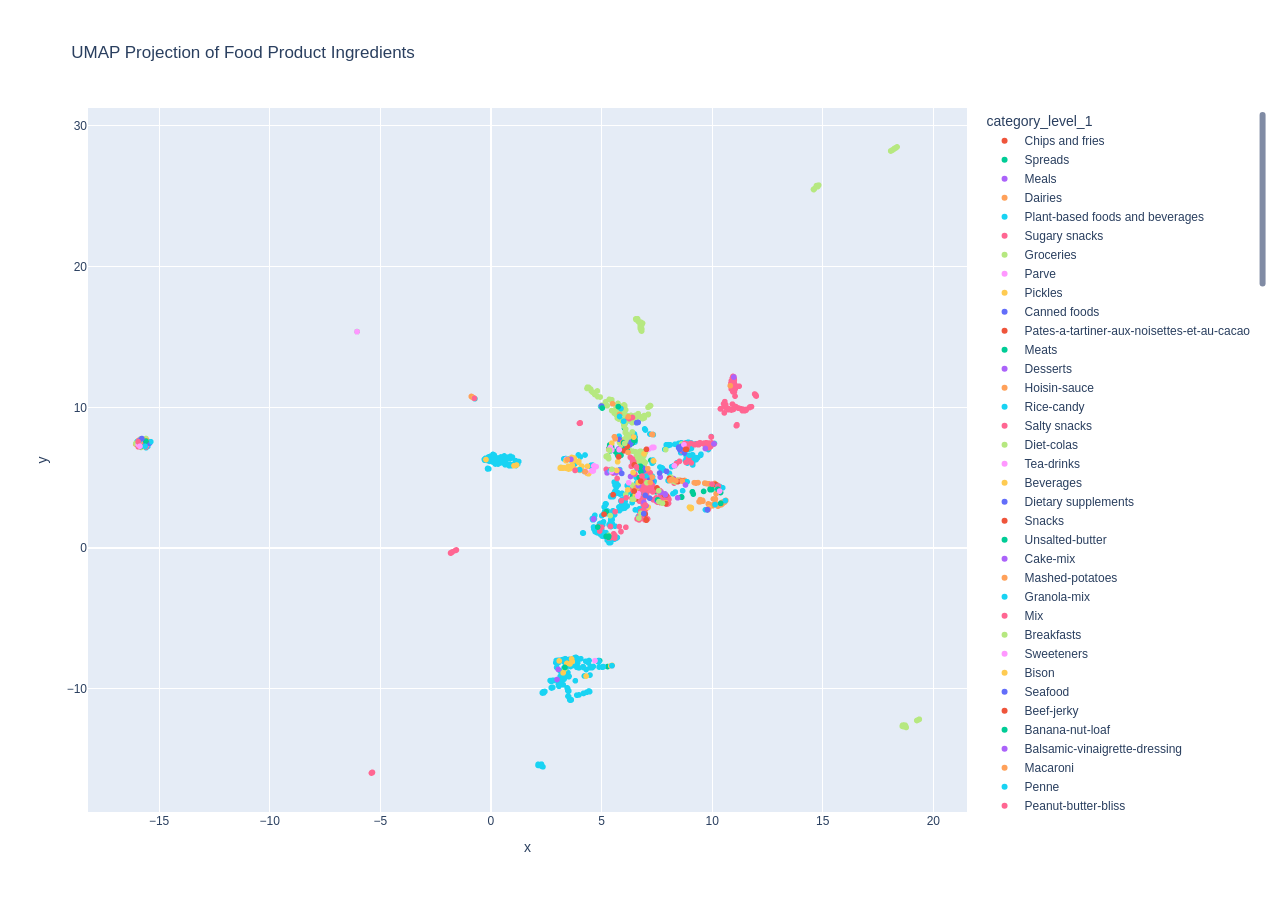
==== 2D_UMAP_top10_categories.html @ d2bf1dd1 "commit" ====
<html>
<head><meta charset="utf-8" /></head>
<body>
    <div>                        <script type="text/javascript">window.PlotlyConfig = {MathJaxConfig: 'local'};</script>
        <script type="text/javascript">/**
* plotly.js v2.35.2
* Copyright 2012-2024, Plotly, Inc.
* All rights reserved.
* Licensed under the MIT license
*/
/*! For license information please see plotly.min.js.LICENSE.txt */
!function(t,e){"object"==typeof exports&&"object"==typeof module?module.exports=e():"function"==typeof define&&define.amd?define([],e):"object"==typeof exports?exports.Plotly=e():t.Plotly=e()}(self,(function(){return function(){var t={6713:function(t,e,r){"use strict";var n=r(34809),i={"X,X div":'direction:ltr;font-family:"Open Sans",verdana,arial,sans-serif;margin:0;padding:0;',"X input,X button":'font-family:"Open Sans",verdana,arial,sans-serif;',"X input:focus,X button:focus":"outline:none;","X a":"text-decoration:none;","X a:hover":"text-decoration:none;","X .crisp":"shape-rendering:crispEdges;","X .user-select-none":"-webkit-user-select:none;-moz-user-select:none;-ms-user-select:none;-o-user-select:none;user-select:none;","X svg":"overflow:hidden;","X svg a":"fill:#447adb;","X svg a:hover":"fill:#3c6dc5;","X .main-svg":"position:absolute;top:0;left:0;pointer-events:none;","X .main-svg .draglayer":"pointer-events:all;","X .cursor-default":"cursor:default;","X .cursor-pointer":"cursor:pointer;","X .cursor-crosshair":"cursor:crosshair;","X .cursor-move":"cursor:move;","X .cursor-col-resize":"cursor:col-resize;","X .cursor-row-resize":"cursor:row-resize;","X .cursor-ns-resize":"cursor:ns-resize;","X .cursor-ew-resize":"cursor:ew-resize;","X .cursor-sw-resize":"cursor:sw-resize;","X .cursor-s-resize":"cursor:s-resize;","X .cursor-se-resize":"cursor:se-resize;","X .cursor-w-resize":"cursor:w-resize;","X .cursor-e-resize":"cursor:e-resize;","X .cursor-nw-resize":"cursor:nw-resize;","X .cursor-n-resize":"cursor:n-resize;","X .cursor-ne-resize":"cursor:ne-resize;","X .cursor-grab":"cursor:-webkit-grab;cursor:grab;","X .modebar":"position:absolute;top:2px;right:2px;","X .ease-bg":"-webkit-transition:background-color .3s ease 0s;-moz-transition:background-color .3s ease 0s;-ms-transition:background-color .3s ease 0s;-o-transition:background-color .3s ease 0s;transition:background-color .3s ease 0s;","X .modebar--hover>:not(.watermark)":"opacity:0;-webkit-transition:opacity .3s ease 0s;-moz-transition:opacity .3s ease 0s;-ms-transition:opacity .3s ease 0s;-o-transition:opacity .3s ease 0s;transition:opacity .3s ease 0s;","X:hover .modebar--hover .modebar-group":"opacity:1;","X .modebar-group":"float:left;display:inline-block;box-sizing:border-box;padding-left:8px;position:relative;vertical-align:middle;white-space:nowrap;","X .modebar-btn":"position:relative;font-size:16px;padding:3px 4px;height:22px;cursor:pointer;line-height:normal;box-sizing:border-box;","X .modebar-btn svg":"position:relative;top:2px;","X .modebar.vertical":"display:flex;flex-direction:column;flex-wrap:wrap;align-content:flex-end;max-height:100%;","X .modebar.vertical svg":"top:-1px;","X .modebar.vertical .modebar-group":"display:block;float:none;padding-left:0px;padding-bottom:8px;","X .modebar.vertical .modebar-group .modebar-btn":"display:block;text-align:center;","X [data-title]:before,X [data-title]:after":"position:absolute;-webkit-transform:translate3d(0, 0, 0);-moz-transform:translate3d(0, 0, 0);-ms-transform:translate3d(0, 0, 0);-o-transform:translate3d(0, 0, 0);transform:translate3d(0, 0, 0);display:none;opacity:0;z-index:1001;pointer-events:none;top:110%;right:50%;","X [data-title]:hover:before,X [data-title]:hover:after":"display:block;opacity:1;","X [data-title]:before":'content:"";position:absolute;background:rgba(0,0,0,0);border:6px solid rgba(0,0,0,0);z-index:1002;margin-top:-12px;border-bottom-color:#69738a;margin-right:-6px;',"X [data-title]:after":"content:attr(data-title);background:#69738a;color:#fff;padding:8px 10px;font-size:12px;line-height:12px;white-space:nowrap;margin-right:-18px;border-radius:2px;","X .vertical [data-title]:before,X .vertical [data-title]:after":"top:0%;right:200%;","X .vertical [data-title]:before":"border:6px solid rgba(0,0,0,0);border-left-color:#69738a;margin-top:8px;margin-right:-30px;",Y:'font-family:"Open Sans",verdana,arial,sans-serif;position:fixed;top:50px;right:20px;z-index:10000;font-size:10pt;max-width:180px;',"Y p":"margin:0;","Y .notifier-note":"min-width:180px;max-width:250px;border:1px solid #fff;z-index:3000;margin:0;background-color:#8c97af;background-color:rgba(140,151,175,.9);color:#fff;padding:10px;overflow-wrap:break-word;word-wrap:break-word;-ms-hyphens:auto;-webkit-hyphens:auto;hyphens:auto;","Y .notifier-close":"color:#fff;opacity:.8;float:right;padding:0 5px;background:none;border:none;font-size:20px;font-weight:bold;line-height:20px;","Y .notifier-close:hover":"color:#444;text-decoration:none;cursor:pointer;"};for(var a in i){var o=a.replace(/^,/," ,").replace(/X/g,".js-plotly-plot .plotly").replace(/Y/g,".plotly-notifier");n.addStyleRule(o,i[a])}},14187:function(t,e,r){"use strict";t.exports=r(47908)},20273:function(t,e,r){"use strict";t.exports=r(58218)},6457:function(t,e,r){"use strict";t.exports=r(89362)},15849:function(t,e,r){"use strict";t.exports=r(53794)},38847:function(t,e,r){"use strict";t.exports=r(29698)},7659:function(t,e,r){"use strict";t.exports=r(51252)},60089:function(t,e,r){"use strict";t.exports=r(48050)},22084:function(t,e,r){"use strict";t.exports=r(58075)},35892:function(t,e,r){"use strict";t.exports=r(9419)},81204:function(t,e,r){"use strict";t.exports=r(28128)},55857:function(t,e,r){"use strict";t.exports=r(47050)},12862:function(t,e,r){"use strict";t.exports=r(91405)},97629:function(t,e,r){"use strict";t.exports=r(34406)},67549:function(t,e,r){"use strict";t.exports=r(17430)},2660:function(t,e,r){"use strict";t.exports=r(91995)},86071:function(t,e,r){"use strict";t.exports=r(81264)},66200:function(t,e,r){"use strict";t.exports=r(42849)},53446:function(t,e,r){"use strict";t.exports=r(52213)},86899:function(t,e,r){"use strict";t.exports=r(91132)},13430:function(t,e,r){"use strict";t.exports=r(50453)},21548:function(t,e,r){"use strict";t.exports=r(29251)},53939:function(t,e,r){"use strict";t.exports=r(72892)},1902:function(t,e,r){"use strict";t.exports=r(74461)},29096:function(t,e,r){"use strict";t.exports=r(66143)},23820:function(t,e,r){"use strict";t.exports=r(81955)},82017:function(t,e,r){"use strict";t.exports=r(36858)},113:function(t,e,r){"use strict";t.exports=r(92106)},20260:function(t,e,r){"use strict";var n=r(67549);n.register([r(20273),r(15849),r(21548),r(1902),r(29096),r(23820),r(12862),r(1639),r(10067),r(53446),r(31014),r(113),r(78170),r(8202),r(92382),r(82017),r(86899),r(54357),r(66903),r(90594),r(71680),r(7412),r(55857),r(784),r(74221),r(22084),r(44001),r(97281),r(12345),r(53939),r(29117),r(5410),r(5057),r(81204),r(86071),r(14226),r(35892),r(2660),r(96599),r(28573),r(76832),r(60089),r(51469),r(97629),r(27700),r(7659),r(11780),r(27195),r(6457),r(84639),r(14187),r(66200),r(13430),r(90590),r(38847)]),t.exports=n},28573:function(t,e,r){"use strict";t.exports=r(25638)},90594:function(t,e,r){"use strict";t.exports=r(75297)},7412:function(t,e,r){"use strict";t.exports=r(58859)},27700:function(t,e,r){"use strict";t.exports=r(12683)},5410:function(t,e,r){"use strict";t.exports=r(6305)},29117:function(t,e,r){"use strict";t.exports=r(83910)},78170:function(t,e,r){"use strict";t.exports=r(49913)},12345:function(t,e,r){"use strict";t.exports=r(15186)},96599:function(t,e,r){"use strict";t.exports=r(71760)},54357:function(t,e,r){"use strict";t.exports=r(17822)},51469:function(t,e,r){"use strict";t.exports=r(56534)},74221:function(t,e,r){"use strict";t.exports=r(18070)},44001:function(t,e,r){"use strict";t.exports=r(52378)},14226:function(t,e,r){"use strict";t.exports=r(30929)},5057:function(t,e,r){"use strict";t.exports=r(83866)},11780:function(t,e,r){"use strict";t.exports=r(66939)},27195:function(t,e,r){"use strict";t.exports=r(23748)},84639:function(t,e,r){"use strict";t.exports=r(73304)},1639:function(t,e,r){"use strict";t.exports=r(12864)},90590:function(t,e,r){"use strict";t.exports=r(99855)},97281:function(t,e,r){"use strict";t.exports=r(91450)},784:function(t,e,r){"use strict";t.exports=r(51943)},8202:function(t,e,r){"use strict";t.exports=r(80809)},66903:function(t,e,r){"use strict";t.exports=r(95984)},76832:function(t,e,r){"use strict";t.exports=r(51671)},92382:function(t,e,r){"use strict";t.exports=r(47181)},10067:function(t,e,r){"use strict";t.exports=r(37276)},71680:function(t,e,r){"use strict";t.exports=r(75703)},31014:function(t,e,r){"use strict";t.exports=r(38261)},11645:function(t){"use strict";t.exports=[{path:"",backoff:0},{path:"M-2.4,-3V3L0.6,0Z",backoff:.6},{path:"M-3.7,-2.5V2.5L1.3,0Z",backoff:1.3},{path:"M-4.45,-3L-1.65,-0.2V0.2L-4.45,3L1.55,0Z",backoff:1.55},{path:"M-2.2,-2.2L-0.2,-0.2V0.2L-2.2,2.2L-1.4,3L1.6,0L-1.4,-3Z",backoff:1.6},{path:"M-4.4,-2.1L-0.6,-0.2V0.2L-4.4,2.1L-4,3L2,0L-4,-3Z",backoff:2},{path:"M2,0A2,2 0 1,1 0,-2A2,2 0 0,1 2,0Z",backoff:0,noRotate:!0},{path:"M2,2V-2H-2V2Z",backoff:0,noRotate:!0}]},50222:function(t,e,r){"use strict";var n=r(11645),i=r(80337),a=r(54826),o=r(78032).templatedArray;r(35081),t.exports=o("annotation",{visible:{valType:"boolean",dflt:!0,editType:"calc+arraydraw"},text:{valType:"string",editType:"calc+arraydraw"},textangle:{valType:"angle",dflt:0,editType:"calc+arraydraw"},font:i({editType:"calc+arraydraw",colorEditType:"arraydraw"}),width:{valType:"number",min:1,dflt:null,editType:"calc+arraydraw"},height:{valType:"number",min:1,dflt:null,editType:"calc+arraydraw"},opacity:{valType:"number",min:0,max:1,dflt:1,editType:"arraydraw"},align:{valType:"enumerated",values:["left","center","right"],dflt:"center",editType:"arraydraw"},valign:{valType:"enumerated",values:["top","middle","bottom"],dflt:"middle",editType:"arraydraw"},bgcolor:{valType:"color",dflt:"rgba(0,0,0,0)",editType:"arraydraw"},bordercolor:{valType:"color",dflt:"rgba(0,0,0,0)",editType:"arraydraw"},borderpad:{valType:"number",min:0,dflt:1,editType:"calc+arraydraw"},borderwidth:{valType:"number",min:0,dflt:1,editType:"calc+arraydraw"},showarrow:{valType:"boolean",dflt:!0,editType:"calc+arraydraw"},arrowcolor:{valType:"color",editType:"arraydraw"},arrowhead:{valType:"integer",min:0,max:n.length,dflt:1,editType:"arraydraw"},startarrowhead:{valType:"integer",min:0,max:n.length,dflt:1,editType:"arraydraw"},arrowside:{valType:"flaglist",flags:["end","start"],extras:["none"],dflt:"end",editType:"arraydraw"},arrowsize:{valType:"number",min:.3,dflt:1,editType:"calc+arraydraw"},startarrowsize:{valType:"number",min:.3,dflt:1,editType:"calc+arraydraw"},arrowwidth:{valType:"number",min:.1,editType:"calc+arraydraw"},standoff:{valType:"number",min:0,dflt:0,editType:"calc+arraydraw"},startstandoff:{valType:"number",min:0,dflt:0,editType:"calc+arraydraw"},ax:{valType:"any",editType:"calc+arraydraw"},ay:{valType:"any",editType:"calc+arraydraw"},axref:{valType:"enumerated",dflt:"pixel",values:["pixel",a.idRegex.x.toString()],editType:"calc"},ayref:{valType:"enumerated",dflt:"pixel",values:["pixel",a.idRegex.y.toString()],editType:"calc"},xref:{valType:"enumerated",values:["paper",a.idRegex.x.toString()],editType:"calc"},x:{valType:"any",editType:"calc+arraydraw"},xanchor:{valType:"enumerated",values:["auto","left","center","right"],dflt:"auto",editType:"calc+arraydraw"},xshift:{valType:"number",dflt:0,editType:"calc+arraydraw"},yref:{valType:"enumerated",values:["paper",a.idRegex.y.toString()],editType:"calc"},y:{valType:"any",editType:"calc+arraydraw"},yanchor:{valType:"enumerated",values:["auto","top","middle","bottom"],dflt:"auto",editType:"calc+arraydraw"},yshift:{valType:"number",dflt:0,editType:"calc+arraydraw"},clicktoshow:{valType:"enumerated",values:[!1,"onoff","onout"],dflt:!1,editType:"arraydraw"},xclick:{valType:"any",editType:"arraydraw"},yclick:{valType:"any",editType:"arraydraw"},hovertext:{valType:"string",editType:"arraydraw"},hoverlabel:{bgcolor:{valType:"color",editType:"arraydraw"},bordercolor:{valType:"color",editType:"arraydraw"},font:i({editType:"arraydraw"}),editType:"arraydraw"},captureevents:{valType:"boolean",editType:"arraydraw"},editType:"calc",_deprecated:{ref:{valType:"string",editType:"calc"}}})},60317:function(t,e,r){"use strict";var n=r(34809),i=r(29714),a=r(3377).draw;function o(t){var e=t._fullLayout;n.filterVisible(e.annotations).forEach((function(e){var r=i.getFromId(t,e.xref),n=i.getFromId(t,e.yref),a=i.getRefType(e.xref),o=i.getRefType(e.yref);e._extremes={},"range"===a&&s(e,r),"range"===o&&s(e,n)}))}function s(t,e){var r,n=e._id,a=n.charAt(0),o=t[a],s=t["a"+a],l=t[a+"ref"],c=t["a"+a+"ref"],u=t["_"+a+"padplus"],h=t["_"+a+"padminus"],f={x:1,y:-1}[a]*t[a+"shift"],p=3*t.arrowsize*t.arrowwidth||0,d=p+f,m=p-f,g=3*t.startarrowsize*t.arrowwidth||0,y=g+f,v=g-f;if(c===l){var x=i.findExtremes(e,[e.r2c(o)],{ppadplus:d,ppadminus:m}),_=i.findExtremes(e,[e.r2c(s)],{ppadplus:Math.max(u,y),ppadminus:Math.max(h,v)});r={min:[x.min[0],_.min[0]],max:[x.max[0],_.max[0]]}}else y=s?y+s:y,v=s?v-s:v,r=i.findExtremes(e,[e.r2c(o)],{ppadplus:Math.max(u,d,y),ppadminus:Math.max(h,m,v)});t._extremes[n]=r}t.exports=function(t){var e=t._fullLayout;if(n.filterVisible(e.annotations).length&&t._fullData.length)return n.syncOrAsync([a,o],t)}},6035:function(t,e,r){"use strict";var n=r(34809),i=r(33626),a=r(78032).arrayEditor;function o(t,e){var r,n,i,a,o,l,c,u=t._fullLayout.annotations,h=[],f=[],p=[],d=(e||[]).length;for(r=0;r<u.length;r++)if(a=(i=u[r]).clicktoshow){for(n=0;n<d;n++)if(l=(o=e[n]).xaxis,c=o.yaxis,l._id===i.xref&&c._id===i.yref&&l.d2r(o.x)===s(i._xclick,l)&&c.d2r(o.y)===s(i._yclick,c)){(i.visible?"onout"===a?f:p:h).push(r);break}n===d&&i.visible&&"onout"===a&&f.push(r)}return{on:h,off:f,explicitOff:p}}function s(t,e){return"log"===e.type?e.l2r(t):e.d2r(t)}t.exports={hasClickToShow:function(t,e){var r=o(t,e);return r.on.length>0||r.explicitOff.length>0},onClick:function(t,e){var r,s,l=o(t,e),c=l.on,u=l.off.concat(l.explicitOff),h={},f=t._fullLayout.annotations;if(c.length||u.length){for(r=0;r<c.length;r++)(s=a(t.layout,"annotations",f[c[r]])).modifyItem("visible",!0),n.extendFlat(h,s.getUpdateObj());for(r=0;r<u.length;r++)(s=a(t.layout,"annotations",f[u[r]])).modifyItem("visible",!1),n.extendFlat(h,s.getUpdateObj());return i.call("update",t,{},h)}}}},53271:function(t,e,r){"use strict";var n=r(34809),i=r(78766);t.exports=function(t,e,r,a){a("opacity");var o=a("bgcolor"),s=a("bordercolor"),l=i.opacity(s);a("borderpad");var c=a("borderwidth"),u=a("showarrow");if(a("text",u?" ":r._dfltTitle.annotation),a("textangle"),n.coerceFont(a,"font",r.font),a("width"),a("align"),a("height")&&a("valign"),u){var h,f,p=a("arrowside");-1!==p.indexOf("end")&&(h=a("arrowhead"),f=a("arrowsize")),-1!==p.indexOf("start")&&(a("startarrowhead",h),a("startarrowsize",f)),a("arrowcolor",l?e.bordercolor:i.defaultLine),a("arrowwidth",2*(l&&c||1)),a("standoff"),a("startstandoff")}var d=a("hovertext"),m=r.hoverlabel||{};if(d){var g=a("hoverlabel.bgcolor",m.bgcolor||(i.opacity(o)?i.rgb(o):i.defaultLine)),y=a("hoverlabel.bordercolor",m.bordercolor||i.contrast(g)),v=n.extendFlat({},m.font);v.color||(v.color=y),n.coerceFont(a,"hoverlabel.font",v)}a("captureevents",!!d)}},59741:function(t,e,r){"use strict";var n=r(10721),i=r(8083);t.exports=function(t,e,r,a){e=e||{};var o="log"===r&&"linear"===e.type,s="linear"===r&&"log"===e.type;if(o||s)for(var l,c,u=t._fullLayout.annotations,h=e._id.charAt(0),f=0;f<u.length;f++)l=u[f],c="annotations["+f+"].",l[h+"ref"]===e._id&&p(h),l["a"+h+"ref"]===e._id&&p("a"+h);function p(t){var r=l[t],s=null;s=o?i(r,e.range):Math.pow(10,r),n(s)||(s=null),a(c+t,s)}}},63737:function(t,e,r){"use strict";var n=r(34809),i=r(29714),a=r(59008),o=r(53271),s=r(50222);function l(t,e,r){function a(r,i){return n.coerce(t,e,s,r,i)}var l=a("visible"),c=a("clicktoshow");if(l||c){o(t,e,r,a);for(var u=e.showarrow,h=["x","y"],f=[-10,-30],p={_fullLayout:r},d=0;d<2;d++){var m=h[d],g=i.coerceRef(t,e,p,m,"","paper");if("paper"!==g&&i.getFromId(p,g)._annIndices.push(e._index),i.coercePosition(e,p,a,g,m,.5),u){var y="a"+m,v=i.coerceRef(t,e,p,y,"pixel",["pixel","paper"]);"pixel"!==v&&v!==g&&(v=e[y]="pixel");var x="pixel"===v?f[d]:.4;i.coercePosition(e,p,a,v,y,x)}a(m+"anchor"),a(m+"shift")}if(n.noneOrAll(t,e,["x","y"]),u&&n.noneOrAll(t,e,["ax","ay"]),c){var _=a("xclick"),b=a("yclick");e._xclick=void 0===_?e.x:i.cleanPosition(_,p,e.xref),e._yclick=void 0===b?e.y:i.cleanPosition(b,p,e.yref)}}}t.exports=function(t,e){a(t,e,{name:"annotations",handleItemDefaults:l})}},3377:function(t,e,r){"use strict";var n=r(45568),i=r(33626),a=r(44122),o=r(34809),s=o.strTranslate,l=r(29714),c=r(78766),u=r(62203),h=r(32141),f=r(30635),p=r(27983),d=r(14751),m=r(78032).arrayEditor,g=r(23768);function y(t,e){var r=t._fullLayout.annotations[e]||{},n=l.getFromId(t,r.xref),i=l.getFromId(t,r.yref);n&&n.setScale(),i&&i.setScale(),x(t,r,e,!1,n,i)}function v(t,e,r,n,i){var a=i[r],o=i[r+"ref"],s=-1!==r.indexOf("y"),c="domain"===l.getRefType(o),u=s?n.h:n.w;return t?c?a+(s?-e:e)/t._length:t.p2r(t.r2p(a)+e):a+(s?-e:e)/u}function x(t,e,r,a,y,x){var _,b,w=t._fullLayout,T=t._fullLayout._size,k=t._context.edits;a?(_="annotation-"+a,b=a+".annotations"):(_="annotation",b="annotations");var A=m(t.layout,b,e),M=A.modifyBase,S=A.modifyItem,E=A.getUpdateObj;w._infolayer.selectAll("."+_+'[data-index="'+r+'"]').remove();var C="clip"+w._uid+"_ann"+r;if(e._input&&!1!==e.visible){var L={x:{},y:{}},I=+e.textangle||0,P=w._infolayer.append("g").classed(_,!0).attr("data-index",String(r)).style("opacity",e.opacity),z=P.append("g").classed("annotation-text-g",!0),O=k[e.showarrow?"annotationTail":"annotationPosition"],D=e.captureevents||k.annotationText||O,R=z.append("g").style("pointer-events",D?"all":null).call(p,"pointer").on("click",(function(){t._dragging=!1,t.emit("plotly_clickannotation",Z(n.event))}));e.hovertext&&R.on("mouseover",(function(){var r=e.hoverlabel,n=r.font,i=this.getBoundingClientRect(),a=t.getBoundingClientRect();h.loneHover({x0:i.left-a.left,x1:i.right-a.left,y:(i.top+i.bottom)/2-a.top,text:e.hovertext,color:r.bgcolor,borderColor:r.bordercolor,fontFamily:n.family,fontSize:n.size,fontColor:n.color,fontWeight:n.weight,fontStyle:n.style,fontVariant:n.variant,fontShadow:n.fontShadow,fontLineposition:n.fontLineposition,fontTextcase:n.fontTextcase},{container:w._hoverlayer.node(),outerContainer:w._paper.node(),gd:t})})).on("mouseout",(function(){h.loneUnhover(w._hoverlayer.node())}));var F=e.borderwidth,B=e.borderpad,N=F+B,j=R.append("rect").attr("class","bg").style("stroke-width",F+"px").call(c.stroke,e.bordercolor).call(c.fill,e.bgcolor),U=e.width||e.height,V=w._topclips.selectAll("#"+C).data(U?[0]:[]);V.enter().append("clipPath").classed("annclip",!0).attr("id",C).append("rect"),V.exit().remove();var q=e.font,H=w._meta?o.templateString(e.text,w._meta):e.text,G=R.append("text").classed("annotation-text",!0).text(H);k.annotationText?G.call(f.makeEditable,{delegate:R,gd:t}).call(W).on("edit",(function(r){e.text=r,this.call(W),S("text",r),y&&y.autorange&&M(y._name+".autorange",!0),x&&x.autorange&&M(x._name+".autorange",!0),i.call("_guiRelayout",t,E())})):G.call(W)}else n.selectAll("#"+C).remove();function Z(t){var n={index:r,annotation:e._input,fullAnnotation:e,event:t};return a&&(n.subplotId=a),n}function W(r){return r.call(u.font,q).attr({"text-anchor":{left:"start",right:"end"}[e.align]||"middle"}),f.convertToTspans(r,t,Y),r}function Y(){var r=G.selectAll("a");1===r.size()&&r.text()===G.text()&&R.insert("a",":first-child").attr({"xlink:xlink:href":r.attr("xlink:href"),"xlink:xlink:show":r.attr("xlink:show")}).style({cursor:"pointer"}).node().appendChild(j.node());var n=R.select(".annotation-text-math-group"),h=!n.empty(),m=u.bBox((h?n:G).node()),_=m.width,b=m.height,A=e.width||_,D=e.height||b,B=Math.round(A+2*N),q=Math.round(D+2*N);function H(t,e){return"auto"===e&&(e=t<1/3?"left":t>2/3?"right":"center"),{center:0,middle:0,left:.5,bottom:-.5,right:-.5,top:.5}[e]}for(var W=!1,Y=["x","y"],X=0;X<Y.length;X++){var $,J,K,Q,tt,et=Y[X],rt=e[et+"ref"]||et,nt=e["a"+et+"ref"],it={x:y,y:x}[et],at=(I+("x"===et?0:-90))*Math.PI/180,ot=B*Math.cos(at),st=q*Math.sin(at),lt=Math.abs(ot)+Math.abs(st),ct=e[et+"anchor"],ut=e[et+"shift"]*("x"===et?1:-1),ht=L[et],ft=l.getRefType(rt);if(it&&"domain"!==ft){var pt=it.r2fraction(e[et]);(pt<0||pt>1)&&(nt===rt?((pt=it.r2fraction(e["a"+et]))<0||pt>1)&&(W=!0):W=!0),$=it._offset+it.r2p(e[et]),Q=.5}else{var dt="domain"===ft;"x"===et?(K=e[et],$=dt?it._offset+it._length*K:$=T.l+T.w*K):(K=1-e[et],$=dt?it._offset+it._length*K:$=T.t+T.h*K),Q=e.showarrow?.5:K}if(e.showarrow){ht.head=$;var mt=e["a"+et];if(tt=ot*H(.5,e.xanchor)-st*H(.5,e.yanchor),nt===rt){var gt=l.getRefType(nt);"domain"===gt?("y"===et&&(mt=1-mt),ht.tail=it._offset+it._length*mt):"paper"===gt?"y"===et?(mt=1-mt,ht.tail=T.t+T.h*mt):ht.tail=T.l+T.w*mt:ht.tail=it._offset+it.r2p(mt),J=tt}else ht.tail=$+mt,J=tt+mt;ht.text=ht.tail+tt;var yt=w["x"===et?"width":"height"];if("paper"===rt&&(ht.head=o.constrain(ht.head,1,yt-1)),"pixel"===nt){var vt=-Math.max(ht.tail-3,ht.text),xt=Math.min(ht.tail+3,ht.text)-yt;vt>0?(ht.tail+=vt,ht.text+=vt):xt>0&&(ht.tail-=xt,ht.text-=xt)}ht.tail+=ut,ht.head+=ut}else J=tt=lt*H(Q,ct),ht.text=$+tt;ht.text+=ut,tt+=ut,J+=ut,e["_"+et+"padplus"]=lt/2+J,e["_"+et+"padminus"]=lt/2-J,e["_"+et+"size"]=lt,e["_"+et+"shift"]=tt}if(W)R.remove();else{var _t=0,bt=0;if("left"!==e.align&&(_t=(A-_)*("center"===e.align?.5:1)),"top"!==e.valign&&(bt=(D-b)*("middle"===e.valign?.5:1)),h)n.select("svg").attr({x:N+_t-1,y:N+bt}).call(u.setClipUrl,U?C:null,t);else{var wt=N+bt-m.top,Tt=N+_t-m.left;G.call(f.positionText,Tt,wt).call(u.setClipUrl,U?C:null,t)}V.select("rect").call(u.setRect,N,N,A,D),j.call(u.setRect,F/2,F/2,B-F,q-F),R.call(u.setTranslate,Math.round(L.x.text-B/2),Math.round(L.y.text-q/2)),z.attr({transform:"rotate("+I+","+L.x.text+","+L.y.text+")"});var kt,At=function(r,n){P.selectAll(".annotation-arrow-g").remove();var l=L.x.head,h=L.y.head,f=L.x.tail+r,p=L.y.tail+n,m=L.x.text+r,_=L.y.text+n,b=o.rotationXYMatrix(I,m,_),w=o.apply2DTransform(b),A=o.apply2DTransform2(b),C=+j.attr("width"),O=+j.attr("height"),D=m-.5*C,F=D+C,B=_-.5*O,N=B+O,U=[[D,B,D,N],[D,N,F,N],[F,N,F,B],[F,B,D,B]].map(A);if(!U.reduce((function(t,e){return t^!!o.segmentsIntersect(l,h,l+1e6,h+1e6,e[0],e[1],e[2],e[3])}),!1)){U.forEach((function(t){var e=o.segmentsIntersect(f,p,l,h,t[0],t[1],t[2],t[3]);e&&(f=e.x,p=e.y)}));var V=e.arrowwidth,q=e.arrowcolor,H=e.arrowside,G=P.append("g").style({opacity:c.opacity(q)}).classed("annotation-arrow-g",!0),Z=G.append("path").attr("d","M"+f+","+p+"L"+l+","+h).style("stroke-width",V+"px").call(c.stroke,c.rgb(q));if(g(Z,H,e),k.annotationPosition&&Z.node().parentNode&&!a){var W=l,Y=h;if(e.standoff){var X=Math.sqrt(Math.pow(l-f,2)+Math.pow(h-p,2));W+=e.standoff*(f-l)/X,Y+=e.standoff*(p-h)/X}var $,J,K=G.append("path").classed("annotation-arrow",!0).classed("anndrag",!0).classed("cursor-move",!0).attr({d:"M3,3H-3V-3H3ZM0,0L"+(f-W)+","+(p-Y),transform:s(W,Y)}).style("stroke-width",V+6+"px").call(c.stroke,"rgba(0,0,0,0)").call(c.fill,"rgba(0,0,0,0)");d.init({element:K.node(),gd:t,prepFn:function(){var t=u.getTranslate(R);$=t.x,J=t.y,y&&y.autorange&&M(y._name+".autorange",!0),x&&x.autorange&&M(x._name+".autorange",!0)},moveFn:function(t,r){var n=w($,J),i=n[0]+t,a=n[1]+r;R.call(u.setTranslate,i,a),S("x",v(y,t,"x",T,e)),S("y",v(x,r,"y",T,e)),e.axref===e.xref&&S("ax",v(y,t,"ax",T,e)),e.ayref===e.yref&&S("ay",v(x,r,"ay",T,e)),G.attr("transform",s(t,r)),z.attr({transform:"rotate("+I+","+i+","+a+")"})},doneFn:function(){i.call("_guiRelayout",t,E());var e=document.querySelector(".js-notes-box-panel");e&&e.redraw(e.selectedObj)}})}}};e.showarrow&&At(0,0),O&&d.init({element:R.node(),gd:t,prepFn:function(){kt=z.attr("transform")},moveFn:function(t,r){var n="pointer";if(e.showarrow)e.axref===e.xref?S("ax",v(y,t,"ax",T,e)):S("ax",e.ax+t),e.ayref===e.yref?S("ay",v(x,r,"ay",T.w,e)):S("ay",e.ay+r),At(t,r);else{if(a)return;var i,o;if(y)i=v(y,t,"x",T,e);else{var l=e._xsize/T.w,c=e.x+(e._xshift-e.xshift)/T.w-l/2;i=d.align(c+t/T.w,l,0,1,e.xanchor)}if(x)o=v(x,r,"y",T,e);else{var u=e._ysize/T.h,h=e.y-(e._yshift+e.yshift)/T.h-u/2;o=d.align(h-r/T.h,u,0,1,e.yanchor)}S("x",i),S("y",o),y&&x||(n=d.getCursor(y?.5:i,x?.5:o,e.xanchor,e.yanchor))}z.attr({transform:s(t,r)+kt}),p(R,n)},clickFn:function(r,n){e.captureevents&&t.emit("plotly_clickannotation",Z(n))},doneFn:function(){p(R),i.call("_guiRelayout",t,E());var e=document.querySelector(".js-notes-box-panel");e&&e.redraw(e.selectedObj)}})}}}t.exports={draw:function(t){var e=t._fullLayout;e._infolayer.selectAll(".annotation").remove();for(var r=0;r<e.annotations.length;r++)e.annotations[r].visible&&y(t,r);return a.previousPromises(t)},drawOne:y,drawRaw:x}},23768:function(t,e,r){"use strict";var n=r(45568),i=r(78766),a=r(11645),o=r(34809),s=o.strScale,l=o.strRotate,c=o.strTranslate;t.exports=function(t,e,r){var o,u,h,f,p=t.node(),d=a[r.arrowhead||0],m=a[r.startarrowhead||0],g=(r.arrowwidth||1)*(r.arrowsize||1),y=(r.arrowwidth||1)*(r.startarrowsize||1),v=e.indexOf("start")>=0,x=e.indexOf("end")>=0,_=d.backoff*g+r.standoff,b=m.backoff*y+r.startstandoff;if("line"===p.nodeName){o={x:+t.attr("x1"),y:+t.attr("y1")},u={x:+t.attr("x2"),y:+t.attr("y2")};var w=o.x-u.x,T=o.y-u.y;if(f=(h=Math.atan2(T,w))+Math.PI,_&&b&&_+b>Math.sqrt(w*w+T*T))return void O();if(_){if(_*_>w*w+T*T)return void O();var k=_*Math.cos(h),A=_*Math.sin(h);u.x+=k,u.y+=A,t.attr({x2:u.x,y2:u.y})}if(b){if(b*b>w*w+T*T)return void O();var M=b*Math.cos(h),S=b*Math.sin(h);o.x-=M,o.y-=S,t.attr({x1:o.x,y1:o.y})}}else if("path"===p.nodeName){var E=p.getTotalLength(),C="";if(E<_+b)return void O();var L=p.getPointAtLength(0),I=p.getPointAtLength(.1);h=Math.atan2(L.y-I.y,L.x-I.x),o=p.getPointAtLength(Math.min(b,E)),C="0px,"+b+"px,";var P=p.getPointAtLength(E),z=p.getPointAtLength(E-.1);f=Math.atan2(P.y-z.y,P.x-z.x),u=p.getPointAtLength(Math.max(0,E-_)),C+=E-(C?b+_:_)+"px,"+E+"px",t.style("stroke-dasharray",C)}function O(){t.style("stroke-dasharray","0px,100px")}function D(e,a,o,u){e.path&&(e.noRotate&&(o=0),n.select(p.parentNode).append("path").attr({class:t.attr("class"),d:e.path,transform:c(a.x,a.y)+l(180*o/Math.PI)+s(u)}).style({fill:i.rgb(r.arrowcolor),"stroke-width":0}))}v&&D(m,o,h,y),x&&D(d,u,f,g)}},3599:function(t,e,r){"use strict";var n=r(3377),i=r(6035);t.exports={moduleType:"component",name:"annotations",layoutAttributes:r(50222),supplyLayoutDefaults:r(63737),includeBasePlot:r(20706)("annotations"),calcAutorange:r(60317),draw:n.draw,drawOne:n.drawOne,drawRaw:n.drawRaw,hasClickToShow:i.hasClickToShow,onClick:i.onClick,convertCoords:r(59741)}},38239:function(t,e,r){"use strict";var n=r(50222),i=r(13582).overrideAll,a=r(78032).templatedArray;t.exports=i(a("annotation",{visible:n.visible,x:{valType:"any"},y:{valType:"any"},z:{valType:"any"},ax:{valType:"number"},ay:{valType:"number"},xanchor:n.xanchor,xshift:n.xshift,yanchor:n.yanchor,yshift:n.yshift,text:n.text,textangle:n.textangle,font:n.font,width:n.width,height:n.height,opacity:n.opacity,align:n.align,valign:n.valign,bgcolor:n.bgcolor,bordercolor:n.bordercolor,borderpad:n.borderpad,borderwidth:n.borderwidth,showarrow:n.showarrow,arrowcolor:n.arrowcolor,arrowhead:n.arrowhead,startarrowhead:n.startarrowhead,arrowside:n.arrowside,arrowsize:n.arrowsize,startarrowsize:n.startarrowsize,arrowwidth:n.arrowwidth,standoff:n.standoff,startstandoff:n.startstandoff,hovertext:n.hovertext,hoverlabel:n.hoverlabel,captureevents:n.captureevents}),"calc","from-root")},47979:function(t,e,r){"use strict";var n=r(34809),i=r(29714);function a(t,e){var r=e.fullSceneLayout.domain,a=e.fullLayout._size,o={pdata:null,type:"linear",autorange:!1,range:[-1/0,1/0]};t._xa={},n.extendFlat(t._xa,o),i.setConvert(t._xa),t._xa._offset=a.l+r.x[0]*a.w,t._xa.l2p=function(){return.5*(1+t._pdata[0]/t._pdata[3])*a.w*(r.x[1]-r.x[0])},t._ya={},n.extendFlat(t._ya,o),i.setConvert(t._ya),t._ya._offset=a.t+(1-r.y[1])*a.h,t._ya.l2p=function(){return.5*(1-t._pdata[1]/t._pdata[3])*a.h*(r.y[1]-r.y[0])}}t.exports=function(t){for(var e=t.fullSceneLayout.annotations,r=0;r<e.length;r++)a(e[r],t);t.fullLayout._infolayer.selectAll(".annotation-"+t.id).remove()}},34232:function(t,e,r){"use strict";var n=r(34809),i=r(29714),a=r(59008),o=r(53271),s=r(38239);function l(t,e,r,a){function l(r,i){return n.coerce(t,e,s,r,i)}function c(t){var n=t+"axis",a={_fullLayout:{}};return a._fullLayout[n]=r[n],i.coercePosition(e,a,l,t,t,.5)}l("visible")&&(o(t,e,a.fullLayout,l),c("x"),c("y"),c("z"),n.noneOrAll(t,e,["x","y","z"]),e.xref="x",e.yref="y",e.zref="z",l("xanchor"),l("yanchor"),l("xshift"),l("yshift"),e.showarrow&&(e.axref="pixel",e.ayref="pixel",l("ax",-10),l("ay",-30),n.noneOrAll(t,e,["ax","ay"])))}t.exports=function(t,e,r){a(t,e,{name:"annotations",handleItemDefaults:l,fullLayout:r.fullLayout})}},9756:function(t,e,r){"use strict";var n=r(3377).drawRaw,i=r(25802),a=["x","y","z"];t.exports=function(t){for(var e=t.fullSceneLayout,r=t.dataScale,o=e.annotations,s=0;s<o.length;s++){for(var l=o[s],c=!1,u=0;u<3;u++){var h=a[u],f=l[h],p=e[h+"axis"].r2fraction(f);if(p<0||p>1){c=!0;break}}c?t.fullLayout._infolayer.select(".annotation-"+t.id+'[data-index="'+s+'"]').remove():(l._pdata=i(t.glplot.cameraParams,[e.xaxis.r2l(l.x)*r[0],e.yaxis.r2l(l.y)*r[1],e.zaxis.r2l(l.z)*r[2]]),n(t.graphDiv,l,s,t.id,l._xa,l._ya))}}},83348:function(t,e,r){"use strict";var n=r(33626),i=r(34809);t.exports={moduleType:"component",name:"annotations3d",schema:{subplots:{scene:{annotations:r(38239)}}},layoutAttributes:r(38239),handleDefaults:r(34232),includeBasePlot:function(t,e){var r=n.subplotsRegistry.gl3d;if(r)for(var a=r.attrRegex,o=Object.keys(t),s=0;s<o.length;s++){var l=o[s];a.test(l)&&(t[l].annotations||[]).length&&(i.pushUnique(e._basePlotModules,r),i.pushUnique(e._subplots.gl3d,l))}},convert:r(47979),draw:r(9756)}},37177:function(t,e,r){"use strict";t.exports=r(24453),r(23428),r(1401),r(72210),r(28569),r(81133),r(78295),r(25512),r(42645),r(62324),r(91662),r(66445),r(50506),r(84756),r(41858),r(57985)},29698:function(t,e,r){"use strict";var n=r(37177),i=r(34809),a=r(63821),o=a.EPOCHJD,s=a.ONEDAY,l={valType:"enumerated",values:i.sortObjectKeys(n.calendars),editType:"calc",dflt:"gregorian"},c=function(t,e,r,n){var a={};return a[r]=l,i.coerce(t,e,a,r,n)},u="##",h={d:{0:"dd","-":"d"},e:{0:"d","-":"d"},a:{0:"D","-":"D"},A:{0:"DD","-":"DD"},j:{0:"oo","-":"o"},W:{0:"ww","-":"w"},m:{0:"mm","-":"m"},b:{0:"M","-":"M"},B:{0:"MM","-":"MM"},y:{0:"yy","-":"yy"},Y:{0:"yyyy","-":"yyyy"},U:u,w:u,c:{0:"D M d %X yyyy","-":"D M d %X yyyy"},x:{0:"mm/dd/yyyy","-":"mm/dd/yyyy"}},f={};function p(t){var e=f[t];return e||(f[t]=n.instance(t))}function d(t){return i.extendFlat({},l,{description:t})}function m(t){return"Sets the calendar system to use with `"+t+"` date data."}var g={xcalendar:d(m("x"))},y=i.extendFlat({},g,{ycalendar:d(m("y"))}),v=i.extendFlat({},y,{zcalendar:d(m("z"))}),x=d(["Sets the calendar system to use for `range` and `tick0`","if this is a date axis. This does not set the calendar for","interpreting data on this axis, that's specified in the trace","or via the global `layout.calendar`"].join(" "));t.exports={moduleType:"component",name:"calendars",schema:{traces:{scatter:y,bar:y,box:y,heatmap:y,contour:y,histogram:y,histogram2d:y,histogram2dcontour:y,scatter3d:v,surface:v,mesh3d:v,scattergl:y,ohlc:g,candlestick:g},layout:{calendar:d(["Sets the default calendar system to use for interpreting and","displaying dates throughout the plot."].join(" "))},subplots:{xaxis:{calendar:x},yaxis:{calendar:x},scene:{xaxis:{calendar:x},yaxis:{calendar:x},zaxis:{calendar:x}},polar:{radialaxis:{calendar:x}}},transforms:{filter:{valuecalendar:d(["WARNING: All transforms are deprecated and may be removed from the API in next major version.","Sets the calendar system to use for `value`, if it is a date."].join(" ")),targetcalendar:d(["WARNING: All transforms are deprecated and may be removed from the API in next major version.","Sets the calendar system to use for `target`, if it is an","array of dates. If `target` is a string (eg *x*) we use the","corresponding trace attribute (eg `xcalendar`) if it exists,","even if `targetcalendar` is provided."].join(" "))}}},layoutAttributes:l,handleDefaults:c,handleTraceDefaults:function(t,e,r,n){for(var i=0;i<r.length;i++)c(t,e,r[i]+"calendar",n.calendar)},CANONICAL_SUNDAY:{chinese:"2000-01-02",coptic:"2000-01-03",discworld:"2000-01-03",ethiopian:"2000-01-05",hebrew:"5000-01-01",islamic:"1000-01-02",julian:"2000-01-03",mayan:"5000-01-01",nanakshahi:"1000-01-05",nepali:"2000-01-05",persian:"1000-01-01",jalali:"1000-01-01",taiwan:"1000-01-04",thai:"2000-01-04",ummalqura:"1400-01-06"},CANONICAL_TICK:{chinese:"2000-01-01",coptic:"2000-01-01",discworld:"2000-01-01",ethiopian:"2000-01-01",hebrew:"5000-01-01",islamic:"1000-01-01",julian:"2000-01-01",mayan:"5000-01-01",nanakshahi:"1000-01-01",nepali:"2000-01-01",persian:"1000-01-01",jalali:"1000-01-01",taiwan:"1000-01-01",thai:"2000-01-01",ummalqura:"1400-01-01"},DFLTRANGE:{chinese:["2000-01-01","2001-01-01"],coptic:["1700-01-01","1701-01-01"],discworld:["1800-01-01","1801-01-01"],ethiopian:["2000-01-01","2001-01-01"],hebrew:["5700-01-01","5701-01-01"],islamic:["1400-01-01","1401-01-01"],julian:["2000-01-01","2001-01-01"],mayan:["5200-01-01","5201-01-01"],nanakshahi:["0500-01-01","0501-01-01"],nepali:["2000-01-01","2001-01-01"],persian:["1400-01-01","1401-01-01"],jalali:["1400-01-01","1401-01-01"],taiwan:["0100-01-01","0101-01-01"],thai:["2500-01-01","2501-01-01"],ummalqura:["1400-01-01","1401-01-01"]},getCal:p,worldCalFmt:function(t,e,r){for(var n,i,a,l,c,f=Math.floor((e+.05)/s)+o,d=p(r).fromJD(f),m=0;-1!==(m=t.indexOf("%",m));)"0"===(n=t.charAt(m+1))||"-"===n||"_"===n?(a=3,i=t.charAt(m+2),"_"===n&&(n="-")):(i=n,n="0",a=2),(l=h[i])?(c=l===u?u:d.formatDate(l[n]),t=t.substr(0,m)+c+t.substr(m+a),m+=c.length):m+=a;return t}}},10229:function(t,e){"use strict";e.defaults=["#1f77b4","#ff7f0e","#2ca02c","#d62728","#9467bd","#8c564b","#e377c2","#7f7f7f","#bcbd22","#17becf"],e.defaultLine="#444",e.lightLine="#eee",e.background="#fff",e.borderLine="#BEC8D9",e.lightFraction=1e3/11},78766:function(t,e,r){"use strict";var n=r(65657),i=r(10721),a=r(87800).isTypedArray,o=t.exports={},s=r(10229);o.defaults=s.defaults;var l=o.defaultLine=s.defaultLine;o.lightLine=s.lightLine;var c=o.background=s.background;function u(t){if(i(t)||"string"!=typeof t)return t;var e=t.trim();if("rgb"!==e.substr(0,3))return t;var r=e.match(/^rgba?\s*\(([^()]*)\)$/);if(!r)return t;var n=r[1].trim().split(/\s*[\s,]\s*/),a="a"===e.charAt(3)&&4===n.length;if(!a&&3!==n.length)return t;for(var o=0;o<n.length;o++){if(!n[o].length)return t;if(n[o]=Number(n[o]),!(n[o]>=0))return t;if(3===o)n[o]>1&&(n[o]=1);else if(n[o]>=1)return t}var s=Math.round(255*n[0])+", "+Math.round(255*n[1])+", "+Math.round(255*n[2]);return a?"rgba("+s+", "+n[3]+")":"rgb("+s+")"}o.tinyRGB=function(t){var e=t.toRgb();return"rgb("+Math.round(e.r)+", "+Math.round(e.g)+", "+Math.round(e.b)+")"},o.rgb=function(t){return o.tinyRGB(n(t))},o.opacity=function(t){return t?n(t).getAlpha():0},o.addOpacity=function(t,e){var r=n(t).toRgb();return"rgba("+Math.round(r.r)+", "+Math.round(r.g)+", "+Math.round(r.b)+", "+e+")"},o.combine=function(t,e){var r=n(t).toRgb();if(1===r.a)return n(t).toRgbString();var i=n(e||c).toRgb(),a=1===i.a?i:{r:255*(1-i.a)+i.r*i.a,g:255*(1-i.a)+i.g*i.a,b:255*(1-i.a)+i.b*i.a},o={r:a.r*(1-r.a)+r.r*r.a,g:a.g*(1-r.a)+r.g*r.a,b:a.b*(1-r.a)+r.b*r.a};return n(o).toRgbString()},o.interpolate=function(t,e,r){var i=n(t).toRgb(),a=n(e).toRgb(),o={r:r*i.r+(1-r)*a.r,g:r*i.g+(1-r)*a.g,b:r*i.b+(1-r)*a.b};return n(o).toRgbString()},o.contrast=function(t,e,r){var i=n(t);return 1!==i.getAlpha()&&(i=n(o.combine(t,c))),(i.isDark()?e?i.lighten(e):c:r?i.darken(r):l).toString()},o.stroke=function(t,e){var r=n(e);t.style({stroke:o.tinyRGB(r),"stroke-opacity":r.getAlpha()})},o.fill=function(t,e){var r=n(e);t.style({fill:o.tinyRGB(r),"fill-opacity":r.getAlpha()})},o.clean=function(t){if(t&&"object"==typeof t){var e,r,n,i,s=Object.keys(t);for(e=0;e<s.length;e++)if(i=t[n=s[e]],"color"===n.substr(n.length-5))if(Array.isArray(i))for(r=0;r<i.length;r++)i[r]=u(i[r]);else t[n]=u(i);else if("colorscale"===n.substr(n.length-10)&&Array.isArray(i))for(r=0;r<i.length;r++)Array.isArray(i[r])&&(i[r][1]=u(i[r][1]));else if(Array.isArray(i)){var l=i[0];if(!Array.isArray(l)&&l&&"object"==typeof l)for(r=0;r<i.length;r++)o.clean(i[r])}else i&&"object"==typeof i&&!a(i)&&o.clean(i)}}},25158:function(t,e,r){"use strict";var n=r(25829),i=r(80337),a=r(93049).extendFlat,o=r(13582).overrideAll;t.exports=o({orientation:{valType:"enumerated",values:["h","v"],dflt:"v"},thicknessmode:{valType:"enumerated",values:["fraction","pixels"],dflt:"pixels"},thickness:{valType:"number",min:0,dflt:30},lenmode:{valType:"enumerated",values:["fraction","pixels"],dflt:"fraction"},len:{valType:"number",min:0,dflt:1},x:{valType:"number"},xref:{valType:"enumerated",dflt:"paper",values:["container","paper"],editType:"layoutstyle"},xanchor:{valType:"enumerated",values:["left","center","right"]},xpad:{valType:"number",min:0,dflt:10},y:{valType:"number"},yref:{valType:"enumerated",dflt:"paper",values:["container","paper"],editType:"layoutstyle"},yanchor:{valType:"enumerated",values:["top","middle","bottom"]},ypad:{valType:"number",min:0,dflt:10},outlinecolor:n.linecolor,outlinewidth:n.linewidth,bordercolor:n.linecolor,borderwidth:{valType:"number",min:0,dflt:0},bgcolor:{valType:"color",dflt:"rgba(0,0,0,0)"},tickmode:n.minor.tickmode,nticks:n.nticks,tick0:n.tick0,dtick:n.dtick,tickvals:n.tickvals,ticktext:n.ticktext,ticks:a({},n.ticks,{dflt:""}),ticklabeloverflow:a({},n.ticklabeloverflow,{}),ticklabelposition:{valType:"enumerated",values:["outside","inside","outside top","inside top","outside left","inside left","outside right","inside right","outside bottom","inside bottom"],dflt:"outside"},ticklen:n.ticklen,tickwidth:n.tickwidth,tickcolor:n.tickcolor,ticklabelstep:n.ticklabelstep,showticklabels:n.showticklabels,labelalias:n.labelalias,tickfont:i({}),tickangle:n.tickangle,tickformat:n.tickformat,tickformatstops:n.tickformatstops,tickprefix:n.tickprefix,showtickprefix:n.showtickprefix,ticksuffix:n.ticksuffix,showticksuffix:n.showticksuffix,separatethousands:n.separatethousands,exponentformat:n.exponentformat,minexponent:n.minexponent,showexponent:n.showexponent,title:{text:{valType:"string"},font:i({}),side:{valType:"enumerated",values:["right","top","bottom"]}},_deprecated:{title:{valType:"string"},titlefont:i({}),titleside:{valType:"enumerated",values:["right","top","bottom"],dflt:"top"}}},"colorbars","from-root")},34554:function(t){"use strict";t.exports={cn:{colorbar:"colorbar",cbbg:"cbbg",cbfill:"cbfill",cbfills:"cbfills",cbline:"cbline",cblines:"cblines",cbaxis:"cbaxis",cbtitleunshift:"cbtitleunshift",cbtitle:"cbtitle",cboutline:"cboutline",crisp:"crisp",jsPlaceholder:"js-placeholder"}}},42097:function(t,e,r){"use strict";var n=r(34809),i=r(78032),a=r(22777),o=r(87433),s=r(12036),l=r(54616),c=r(25158);t.exports=function(t,e,r){var u=i.newContainer(e,"colorbar"),h=t.colorbar||{};function f(t,e){return n.coerce(h,u,c,t,e)}var p=r.margin||{t:0,b:0,l:0,r:0},d=r.width-p.l-p.r,m=r.height-p.t-p.b,g="v"===f("orientation"),y=f("thicknessmode");f("thickness","fraction"===y?30/(g?d:m):30);var v=f("lenmode");f("len","fraction"===v?1:g?m:d);var x,_,b,w="paper"===f("yref"),T="paper"===f("xref"),k="left";g?(b="middle",k=T?"left":"right",x=T?1.02:1,_=.5):(b=w?"bottom":"top",k="center",x=.5,_=w?1.02:1),n.coerce(h,u,{x:{valType:"number",min:T?-2:0,max:T?3:1,dflt:x}},"x"),n.coerce(h,u,{y:{valType:"number",min:w?-2:0,max:w?3:1,dflt:_}},"y"),f("xanchor",k),f("xpad"),f("yanchor",b),f("ypad"),n.noneOrAll(h,u,["x","y"]),f("outlinecolor"),f("outlinewidth"),f("bordercolor"),f("borderwidth"),f("bgcolor");var A=n.coerce(h,u,{ticklabelposition:{valType:"enumerated",dflt:"outside",values:g?["outside","inside","outside top","inside top","outside bottom","inside bottom"]:["outside","inside","outside left","inside left","outside right","inside right"]}},"ticklabelposition");f("ticklabeloverflow",-1!==A.indexOf("inside")?"hide past domain":"hide past div"),a(h,u,f,"linear");var M=r.font,S={noAutotickangles:!0,noTicklabelshift:!0,noTicklabelstandoff:!0,outerTicks:!1,font:M};-1!==A.indexOf("inside")&&(S.bgColor="black"),l(h,u,f,"linear",S),s(h,u,f,"linear",S),o(h,u,f,"linear",S),f("title.text",r._dfltTitle.colorbar);var E=u.showticklabels?u.tickfont:M,C=n.extendFlat({},M,{family:E.family,size:n.bigFont(E.size)});n.coerceFont(f,"title.font",C),f("title.side",g?"top":"right")}},5881:function(t,e,r){"use strict";var n=r(45568),i=r(65657),a=r(44122),o=r(33626),s=r(29714),l=r(14751),c=r(34809),u=c.strTranslate,h=r(93049).extendFlat,f=r(27983),p=r(62203),d=r(78766),m=r(17240),g=r(30635),y=r(65477).flipScale,v=r(97655),x=r(40957),_=r(25829),b=r(4530),w=b.LINE_SPACING,T=b.FROM_TL,k=b.FROM_BR,A=r(34554).cn;t.exports={draw:function(t){var e=t._fullLayout._infolayer.selectAll("g."+A.colorbar).data(function(t){var e,r,n,i,a=t._fullLayout,o=t.calcdata,s=[];function l(t){return h(t,{_fillcolor:null,_line:{color:null,width:null,dash:null},_levels:{start:null,end:null,size:null},_filllevels:null,_fillgradient:null,_zrange:null})}function c(){"function"==typeof i.calc?i.calc(t,n,e):(e._fillgradient=r.reversescale?y(r.colorscale):r.colorscale,e._zrange=[r[i.min],r[i.max]])}for(var u=0;u<o.length;u++){var f=o[u];if((n=f[0].trace)._module){var p=n._module.colorbar;if(!0===n.visible&&p)for(var d=Array.isArray(p),m=d?p:[p],g=0;g<m.length;g++){var v=(i=m[g]).container;(r=v?n[v]:n)&&r.showscale&&((e=l(r.colorbar))._id="cb"+n.uid+(d&&v?"-"+v:""),e._traceIndex=n.index,e._propPrefix=(v?v+".":"")+"colorbar.",e._meta=n._meta,c(),s.push(e))}}}for(var x in a._colorAxes)if((r=a[x]).showscale){var _=a._colorAxes[x];(e=l(r.colorbar))._id="cb"+x,e._propPrefix=x+".colorbar.",e._meta=a._meta,i={min:"cmin",max:"cmax"},"heatmap"!==_[0]&&(n=_[1],i.calc=n._module.colorbar.calc),c(),s.push(e)}return s}(t),(function(t){return t._id}));e.enter().append("g").attr("class",(function(t){return t._id})).classed(A.colorbar,!0),e.each((function(e){var r=n.select(this);c.ensureSingle(r,"rect",A.cbbg),c.ensureSingle(r,"g",A.cbfills),c.ensureSingle(r,"g",A.cblines),c.ensureSingle(r,"g",A.cbaxis,(function(t){t.classed(A.crisp,!0)})),c.ensureSingle(r,"g",A.cbtitleunshift,(function(t){t.append("g").classed(A.cbtitle,!0)})),c.ensureSingle(r,"rect",A.cboutline);var y=function(t,e,r){var o="v"===e.orientation,l=e.len,f=e.lenmode,y=e.thickness,b=e.thicknessmode,M=e.outlinewidth,S=e.borderwidth,E=e.bgcolor,C=e.xanchor,L=e.yanchor,I=e.xpad,P=e.ypad,z=e.x,O=o?e.y:1-e.y,D="paper"===e.yref,R="paper"===e.xref,F=r._fullLayout,B=F._size,N=e._fillcolor,j=e._line,U=e.title,V=U.side,q=e._zrange||n.extent(("function"==typeof N?N:j.color).domain()),H="function"==typeof j.color?j.color:function(){return j.color},G="function"==typeof N?N:function(){return N},Z=e._levels,W=function(t,e,r){var n,i,a=e._levels,o=[],s=[],l=a.end+a.size/100,c=a.size,u=1.001*r[0]-.001*r[1],h=1.001*r[1]-.001*r[0];for(i=0;i<1e5&&(n=a.start+i*c,!(c>0?n>=l:n<=l));i++)n>u&&n<h&&o.push(n);if(e._fillgradient)s=[0];else if("function"==typeof e._fillcolor){var f=e._filllevels;if(f)for(l=f.end+f.size/100,c=f.size,i=0;i<1e5&&(n=f.start+i*c,!(c>0?n>=l:n<=l));i++)n>r[0]&&n<r[1]&&s.push(n);else(s=o.map((function(t){return t-a.size/2}))).push(s[s.length-1]+a.size)}else e._fillcolor&&"string"==typeof e._fillcolor&&(s=[0]);return a.size<0&&(o.reverse(),s.reverse()),{line:o,fill:s}}(0,e,q),Y=W.fill,X=W.line,$=Math.round(y*("fraction"===b?o?B.w:B.h:1)),J=$/(o?B.w:B.h),K=Math.round(l*("fraction"===f?o?B.h:B.w:1)),Q=K/(o?B.h:B.w),tt=R?B.w:r._fullLayout.width,et=D?B.h:r._fullLayout.height,rt=Math.round(o?z*tt+I:O*et+P),nt={center:.5,right:1}[C]||0,it={top:1,middle:.5}[L]||0,at=o?z-nt*J:O-it*J,ot=o?O-it*Q:z-nt*Q,st=Math.round(o?et*(1-ot):tt*ot);e._lenFrac=Q,e._thickFrac=J,e._uFrac=at,e._vFrac=ot;var lt=e._axis=function(t,e,r){var n=t._fullLayout,i="v"===e.orientation,a={type:"linear",range:r,tickmode:e.tickmode,nticks:e.nticks,tick0:e.tick0,dtick:e.dtick,tickvals:e.tickvals,ticktext:e.ticktext,ticks:e.ticks,ticklen:e.ticklen,tickwidth:e.tickwidth,tickcolor:e.tickcolor,showticklabels:e.showticklabels,labelalias:e.labelalias,ticklabelposition:e.ticklabelposition,ticklabeloverflow:e.ticklabeloverflow,ticklabelstep:e.ticklabelstep,tickfont:e.tickfont,tickangle:e.tickangle,tickformat:e.tickformat,exponentformat:e.exponentformat,minexponent:e.minexponent,separatethousands:e.separatethousands,showexponent:e.showexponent,showtickprefix:e.showtickprefix,tickprefix:e.tickprefix,showticksuffix:e.showticksuffix,ticksuffix:e.ticksuffix,title:e.title,showline:!0,anchor:"free",side:i?"right":"bottom",position:1},o=i?"y":"x",s={type:"linear",_id:o+e._id},l={letter:o,font:n.font,noAutotickangles:"y"===o,noHover:!0,noTickson:!0,noTicklabelmode:!0,noInsideRange:!0,calendar:n.calendar};function u(t,e){return c.coerce(a,s,_,t,e)}return v(a,s,u,l,n),x(a,s,u,l),s}(r,e,q);lt.position=J+(o?z+I/B.w:O+P/B.h);var ct=-1!==["top","bottom"].indexOf(V);if(o&&ct&&(lt.title.side=V,lt.titlex=z+I/B.w,lt.titley=ot+("top"===U.side?Q-P/B.h:P/B.h)),o||ct||(lt.title.side=V,lt.titley=O+P/B.h,lt.titlex=ot+I/B.w),j.color&&"auto"===e.tickmode){lt.tickmode="linear",lt.tick0=Z.start;var ut=Z.size,ht=c.constrain(K/50,4,15)+1,ft=(q[1]-q[0])/((e.nticks||ht)*ut);if(ft>1){var pt=Math.pow(10,Math.floor(Math.log(ft)/Math.LN10));ut*=pt*c.roundUp(ft/pt,[2,5,10]),(Math.abs(Z.start)/Z.size+1e-6)%1<2e-6&&(lt.tick0=0)}lt.dtick=ut}lt.domain=o?[ot+P/B.h,ot+Q-P/B.h]:[ot+I/B.w,ot+Q-I/B.w],lt.setScale(),t.attr("transform",u(Math.round(B.l),Math.round(B.t)));var dt,mt=t.select("."+A.cbtitleunshift).attr("transform",u(-Math.round(B.l),-Math.round(B.t))),gt=lt.ticklabelposition,yt=lt.title.font.size,vt=t.select("."+A.cbaxis),xt=0,_t=0;function bt(n,i){var a={propContainer:lt,propName:e._propPrefix+"title",traceIndex:e._traceIndex,_meta:e._meta,placeholder:F._dfltTitle.colorbar,containerGroup:t.select("."+A.cbtitle)},o="h"===n.charAt(0)?n.substr(1):"h"+n;t.selectAll("."+o+",."+o+"-math-group").remove(),m.draw(r,n,h(a,i||{}))}return c.syncOrAsync([a.previousPromises,function(){var t,e;(o&&ct||!o&&!ct)&&("top"===V&&(t=I+B.l+tt*z,e=P+B.t+et*(1-ot-Q)+3+.75*yt),"bottom"===V&&(t=I+B.l+tt*z,e=P+B.t+et*(1-ot)-3-.25*yt),"right"===V&&(e=P+B.t+et*O+3+.75*yt,t=I+B.l+tt*ot),bt(lt._id+"title",{attributes:{x:t,y:e,"text-anchor":o?"start":"middle"}}))},function(){if(!o&&!ct||o&&ct){var a,l=t.select("."+A.cbtitle),h=l.select("text"),f=[-M/2,M/2],d=l.select(".h"+lt._id+"title-math-group").node(),m=15.6;if(h.node()&&(m=parseInt(h.node().style.fontSize,10)*w),d?(a=p.bBox(d),_t=a.width,(xt=a.height)>m&&(f[1]-=(xt-m)/2)):h.node()&&!h.classed(A.jsPlaceholder)&&(a=p.bBox(h.node()),_t=a.width,xt=a.height),o){if(xt){if(xt+=5,"top"===V)lt.domain[1]-=xt/B.h,f[1]*=-1;else{lt.domain[0]+=xt/B.h;var y=g.lineCount(h);f[1]+=(1-y)*m}l.attr("transform",u(f[0],f[1])),lt.setScale()}}else _t&&("right"===V&&(lt.domain[0]+=(_t+yt/2)/B.w),l.attr("transform",u(f[0],f[1])),lt.setScale())}t.selectAll("."+A.cbfills+",."+A.cblines).attr("transform",o?u(0,Math.round(B.h*(1-lt.domain[1]))):u(Math.round(B.w*lt.domain[0]),0)),vt.attr("transform",o?u(0,Math.round(-B.t)):u(Math.round(-B.l),0));var v=t.select("."+A.cbfills).selectAll("rect."+A.cbfill).attr("style","").data(Y);v.enter().append("rect").classed(A.cbfill,!0).attr("style",""),v.exit().remove();var x=q.map(lt.c2p).map(Math.round).sort((function(t,e){return t-e}));v.each((function(t,a){var s=[0===a?q[0]:(Y[a]+Y[a-1])/2,a===Y.length-1?q[1]:(Y[a]+Y[a+1])/2].map(lt.c2p).map(Math.round);o&&(s[1]=c.constrain(s[1]+(s[1]>s[0])?1:-1,x[0],x[1]));var l=n.select(this).attr(o?"x":"y",rt).attr(o?"y":"x",n.min(s)).attr(o?"width":"height",Math.max($,2)).attr(o?"height":"width",Math.max(n.max(s)-n.min(s),2));if(e._fillgradient)p.gradient(l,r,e._id,o?"vertical":"horizontalreversed",e._fillgradient,"fill");else{var u=G(t).replace("e-","");l.attr("fill",i(u).toHexString())}}));var _=t.select("."+A.cblines).selectAll("path."+A.cbline).data(j.color&&j.width?X:[]);_.enter().append("path").classed(A.cbline,!0),_.exit().remove(),_.each((function(t){var e=rt,r=Math.round(lt.c2p(t))+j.width/2%1;n.select(this).attr("d","M"+(o?e+","+r:r+","+e)+(o?"h":"v")+$).call(p.lineGroupStyle,j.width,H(t),j.dash)})),vt.selectAll("g."+lt._id+"tick,path").remove();var b=rt+$+(M||0)/2-("outside"===e.ticks?1:0),T=s.calcTicks(lt),k=s.getTickSigns(lt)[2];return s.drawTicks(r,lt,{vals:"inside"===lt.ticks?s.clipEnds(lt,T):T,layer:vt,path:s.makeTickPath(lt,b,k),transFn:s.makeTransTickFn(lt)}),s.drawLabels(r,lt,{vals:T,layer:vt,transFn:s.makeTransTickLabelFn(lt),labelFns:s.makeLabelFns(lt,b)})},function(){if(o&&!ct||!o&&ct){var t,i,a=lt.position||0,s=lt._offset+lt._length/2;if("right"===V)i=s,t=B.l+tt*a+10+yt*(lt.showticklabels?1:.5);else if(t=s,"bottom"===V&&(i=B.t+et*a+10+(-1===gt.indexOf("inside")?lt.tickfont.size:0)+("intside"!==lt.ticks&&e.ticklen||0)),"top"===V){var l=U.text.split("<br>").length;i=B.t+et*a+10-$-w*yt*l}bt((o?"h":"v")+lt._id+"title",{avoid:{selection:n.select(r).selectAll("g."+lt._id+"tick"),side:V,offsetTop:o?0:B.t,offsetLeft:o?B.l:0,maxShift:o?F.width:F.height},attributes:{x:t,y:i,"text-anchor":"middle"},transform:{rotate:o?-90:0,offset:0}})}},a.previousPromises,function(){var n,s=$+M/2;-1===gt.indexOf("inside")&&(n=p.bBox(vt.node()),s+=o?n.width:n.height),dt=mt.select("text");var c=0,h=o&&"top"===V,m=!o&&"right"===V,g=0;if(dt.node()&&!dt.classed(A.jsPlaceholder)){var v,x=mt.select(".h"+lt._id+"title-math-group").node();x&&(o&&ct||!o&&!ct)?(c=(n=p.bBox(x)).width,v=n.height):(c=(n=p.bBox(mt.node())).right-B.l-(o?rt:st),v=n.bottom-B.t-(o?st:rt),o||"top"!==V||(s+=n.height,g=n.height)),m&&(dt.attr("transform",u(c/2+yt/2,0)),c*=2),s=Math.max(s,o?c:v)}var _=2*(o?I:P)+s+S+M/2,w=0;!o&&U.text&&"bottom"===L&&O<=0&&(_+=w=_/2,g+=w),F._hColorbarMoveTitle=w,F._hColorbarMoveCBTitle=g;var N=S+M,j=(o?rt:st)-N/2-(o?I:0),q=(o?st:rt)-(o?K:P+g-w);t.select("."+A.cbbg).attr("x",j).attr("y",q).attr(o?"width":"height",Math.max(_-w,2)).attr(o?"height":"width",Math.max(K+N,2)).call(d.fill,E).call(d.stroke,e.bordercolor).style("stroke-width",S);var H=m?Math.max(c-10,0):0;t.selectAll("."+A.cboutline).attr("x",(o?rt:st+I)+H).attr("y",(o?st+P-K:rt)+(h?xt:0)).attr(o?"width":"height",Math.max($,2)).attr(o?"height":"width",Math.max(K-(o?2*P+xt:2*I+H),2)).call(d.stroke,e.outlinecolor).style({fill:"none","stroke-width":M});var G=o?nt*_:0,Z=o?0:(1-it)*_-g;if(G=R?B.l-G:-G,Z=D?B.t-Z:-Z,t.attr("transform",u(G,Z)),!o&&(S||i(E).getAlpha()&&!i.equals(F.paper_bgcolor,E))){var W=vt.selectAll("text"),Y=W[0].length,X=t.select("."+A.cbbg).node(),J=p.bBox(X),Q=p.getTranslate(t);W.each((function(t,e){var r=Y-1;if(0===e||e===r){var n,i=p.bBox(this),a=p.getTranslate(this);if(e===r){var o=i.right+a.x;(n=J.right+Q.x+st-S-2+z-o)>0&&(n=0)}else if(0===e){var s=i.left+a.x;(n=J.left+Q.x+st+S+2-s)<0&&(n=0)}n&&(Y<3?this.setAttribute("transform","translate("+n+",0) "+this.getAttribute("transform")):this.setAttribute("visibility","hidden"))}}))}var tt={},et=T[C],at=k[C],ot=T[L],ut=k[L],ht=_-$;o?("pixels"===f?(tt.y=O,tt.t=K*ot,tt.b=K*ut):(tt.t=tt.b=0,tt.yt=O+l*ot,tt.yb=O-l*ut),"pixels"===b?(tt.x=z,tt.l=_*et,tt.r=_*at):(tt.l=ht*et,tt.r=ht*at,tt.xl=z-y*et,tt.xr=z+y*at)):("pixels"===f?(tt.x=z,tt.l=K*et,tt.r=K*at):(tt.l=tt.r=0,tt.xl=z+l*et,tt.xr=z-l*at),"pixels"===b?(tt.y=1-O,tt.t=_*ot,tt.b=_*ut):(tt.t=ht*ot,tt.b=ht*ut,tt.yt=O-y*ot,tt.yb=O+y*ut));var ft=e.y<.5?"b":"t",pt=e.x<.5?"l":"r";r._fullLayout._reservedMargin[e._id]={};var _t={r:F.width-j-G,l:j+tt.r,b:F.height-q-Z,t:q+tt.b};R&&D?a.autoMargin(r,e._id,tt):R?r._fullLayout._reservedMargin[e._id][ft]=_t[ft]:D||o?r._fullLayout._reservedMargin[e._id][pt]=_t[pt]:r._fullLayout._reservedMargin[e._id][ft]=_t[ft]}],r)}(r,e,t);y&&y.then&&(t._promises||[]).push(y),t._context.edits.colorbarPosition&&function(t,e,r){var n,i,a,s="v"===e.orientation,c=r._fullLayout._size;l.init({element:t.node(),gd:r,prepFn:function(){n=t.attr("transform"),f(t)},moveFn:function(r,o){t.attr("transform",n+u(r,o)),i=l.align((s?e._uFrac:e._vFrac)+r/c.w,s?e._thickFrac:e._lenFrac,0,1,e.xanchor),a=l.align((s?e._vFrac:1-e._uFrac)-o/c.h,s?e._lenFrac:e._thickFrac,0,1,e.yanchor);var h=l.getCursor(i,a,e.xanchor,e.yanchor);f(t,h)},doneFn:function(){if(f(t),void 0!==i&&void 0!==a){var n={};n[e._propPrefix+"x"]=i,n[e._propPrefix+"y"]=a,void 0!==e._traceIndex?o.call("_guiRestyle",r,n,e._traceIndex):o.call("_guiRelayout",r,n)}}})}(r,e,t)})),e.exit().each((function(e){a.autoMargin(t,e._id)})).remove(),e.order()}}},91362:function(t,e,r){"use strict";var n=r(34809);t.exports=function(t){return n.isPlainObject(t.colorbar)}},96919:function(t,e,r){"use strict";t.exports={moduleType:"component",name:"colorbar",attributes:r(25158),supplyDefaults:r(42097),draw:r(5881).draw,hasColorbar:r(91362)}},87163:function(t,e,r){"use strict";var n=r(25158),i=r(90694).counter,a=r(62994),o=r(19017).scales;function s(t){return"`"+t+"`"}a(o),t.exports=function(t,e){t=t||"";var r,a=(e=e||{}).cLetter||"c",l=("onlyIfNumerical"in e?e.onlyIfNumerical:Boolean(t),"noScale"in e?e.noScale:"marker.line"===t),c="showScaleDflt"in e?e.showScaleDflt:"z"===a,u="string"==typeof e.colorscaleDflt?o[e.colorscaleDflt]:null,h=e.editTypeOverride||"",f=t?t+".":"";"colorAttr"in e?(r=e.colorAttr,e.colorAttr):s(f+(r={z:"z",c:"color"}[a]));var p=a+"auto",d=a+"min",m=a+"max",g=a+"mid",y=(s(f+p),s(f+d),s(f+m),{});y[d]=y[m]=void 0;var v={};v[p]=!1;var x={};return"color"===r&&(x.color={valType:"color",arrayOk:!0,editType:h||"style"},e.anim&&(x.color.anim=!0)),x[p]={valType:"boolean",dflt:!0,editType:"calc",impliedEdits:y},x[d]={valType:"number",dflt:null,editType:h||"plot",impliedEdits:v},x[m]={valType:"number",dflt:null,editType:h||"plot",impliedEdits:v},x[g]={valType:"number",dflt:null,editType:"calc",impliedEdits:y},x.colorscale={valType:"colorscale",editType:"calc",dflt:u,impliedEdits:{autocolorscale:!1}},x.autocolorscale={valType:"boolean",dflt:!1!==e.autoColorDflt,editType:"calc",impliedEdits:{colorscale:void 0}},x.reversescale={valType:"boolean",dflt:!1,editType:"plot"},l||(x.showscale={valType:"boolean",dflt:c,editType:"calc"},x.colorbar=n),e.noColorAxis||(x.coloraxis={valType:"subplotid",regex:i("coloraxis"),dflt:null,editType:"calc"}),x}},28379:function(t,e,r){"use strict";var n=r(10721),i=r(34809),a=r(65477).extractOpts;t.exports=function(t,e,r){var o,s=t._fullLayout,l=r.vals,c=r.containerStr,u=c?i.nestedProperty(e,c).get():e,h=a(u),f=!1!==h.auto,p=h.min,d=h.max,m=h.mid,g=function(){return i.aggNums(Math.min,null,l)},y=function(){return i.aggNums(Math.max,null,l)};void 0===p?p=g():f&&(p=u._colorAx&&n(p)?Math.min(p,g()):g()),void 0===d?d=y():f&&(d=u._colorAx&&n(d)?Math.max(d,y()):y()),f&&void 0!==m&&(d-m>m-p?p=m-(d-m):d-m<m-p&&(d=m+(m-p))),p===d&&(p-=.5,d+=.5),h._sync("min",p),h._sync("max",d),h.autocolorscale&&(o=p*d<0?s.colorscale.diverging:p>=0?s.colorscale.sequential:s.colorscale.sequentialminus,h._sync("colorscale",o))}},67623:function(t,e,r){"use strict";var n=r(34809),i=r(65477).hasColorscale,a=r(65477).extractOpts;t.exports=function(t,e){function r(t,e){var r=t["_"+e];void 0!==r&&(t[e]=r)}function o(t,i){var o=i.container?n.nestedProperty(t,i.container).get():t;if(o)if(o.coloraxis)o._colorAx=e[o.coloraxis];else{var s=a(o),l=s.auto;(l||void 0===s.min)&&r(o,i.min),(l||void 0===s.max)&&r(o,i.max),s.autocolorscale&&r(o,"colorscale")}}for(var s=0;s<t.length;s++){var l=t[s],c=l._module.colorbar;if(c)if(Array.isArray(c))for(var u=0;u<c.length;u++)o(l,c[u]);else o(l,c);i(l,"marker.line")&&o(l,{container:"marker.line",min:"cmin",max:"cmax"})}for(var h in e._colorAxes)o(e[h],{min:"cmin",max:"cmax"})}},39356:function(t,e,r){"use strict";var n=r(10721),i=r(34809),a=r(91362),o=r(42097),s=r(19017).isValid,l=r(33626).traceIs;function c(t,e){var r=e.slice(0,e.length-1);return e?i.nestedProperty(t,r).get()||{}:t}t.exports=function t(e,r,u,h,f){var p=f.prefix,d=f.cLetter,m="_module"in r,g=c(e,p),y=c(r,p),v=c(r._template||{},p)||{},x=function(){return delete e.coloraxis,delete r.coloraxis,t(e,r,u,h,f)};if(m){var _=u._colorAxes||{},b=h(p+"coloraxis");if(b){var w=l(r,"contour")&&i.nestedProperty(r,"contours.coloring").get()||"heatmap",T=_[b];return void(T?(T[2].push(x),T[0]!==w&&(T[0]=!1,i.warn(["Ignoring coloraxis:",b,"setting","as it is linked to incompatible colorscales."].join(" ")))):_[b]=[w,r,[x]])}}var k=g[d+"min"],A=g[d+"max"],M=n(k)&&n(A)&&k<A;h(p+d+"auto",!M)?h(p+d+"mid"):(h(p+d+"min"),h(p+d+"max"));var S,E,C=g.colorscale,L=v.colorscale;void 0!==C&&(S=!s(C)),void 0!==L&&(S=!s(L)),h(p+"autocolorscale",S),h(p+"colorscale"),h(p+"reversescale"),"marker.line."!==p&&(p&&m&&(E=a(g)),h(p+"showscale",E)&&(p&&v&&(y._template=v),o(g,y,u)))}},65477:function(t,e,r){"use strict";var n=r(45568),i=r(65657),a=r(10721),o=r(34809),s=r(78766),l=r(19017).isValid,c=["showscale","autocolorscale","colorscale","reversescale","colorbar"],u=["min","max","mid","auto"];function h(t){var e,r,n,i=t._colorAx,a=i||t,o={};for(r=0;r<c.length;r++)o[n=c[r]]=a[n];if(i)for(e="c",r=0;r<u.length;r++)o[n=u[r]]=a["c"+n];else{var s;for(r=0;r<u.length;r++)((s="c"+(n=u[r]))in a||(s="z"+n)in a)&&(o[n]=a[s]);e=s.charAt(0)}return o._sync=function(t,r){var n=-1!==u.indexOf(t)?e+t:t;a[n]=a["_"+n]=r},o}function f(t){for(var e=h(t),r=e.min,n=e.max,i=e.reversescale?p(e.colorscale):e.colorscale,a=i.length,o=new Array(a),s=new Array(a),l=0;l<a;l++){var c=i[l];o[l]=r+c[0]*(n-r),s[l]=c[1]}return{domain:o,range:s}}function p(t){for(var e=t.length,r=new Array(e),n=e-1,i=0;n>=0;n--,i++){var a=t[n];r[i]=[1-a[0],a[1]]}return r}function d(t,e){e=e||{};for(var r=t.domain,o=t.range,l=o.length,c=new Array(l),u=0;u<l;u++){var h=i(o[u]).toRgb();c[u]=[h.r,h.g,h.b,h.a]}var f,p=n.scale.linear().domain(r).range(c).clamp(!0),d=e.noNumericCheck,g=e.returnArray;return(f=d&&g?p:d?function(t){return m(p(t))}:g?function(t){return a(t)?p(t):i(t).isValid()?t:s.defaultLine}:function(t){return a(t)?m(p(t)):i(t).isValid()?t:s.defaultLine}).domain=p.domain,f.range=function(){return o},f}function m(t){var e={r:t[0],g:t[1],b:t[2],a:t[3]};return i(e).toRgbString()}t.exports={hasColorscale:function(t,e,r){var n=e?o.nestedProperty(t,e).get()||{}:t,i=n[r||"color"];i&&i._inputArray&&(i=i._inputArray);var s=!1;if(o.isArrayOrTypedArray(i))for(var c=0;c<i.length;c++)if(a(i[c])){s=!0;break}return o.isPlainObject(n)&&(s||!0===n.showscale||a(n.cmin)&&a(n.cmax)||l(n.colorscale)||o.isPlainObject(n.colorbar))},extractOpts:h,extractScale:f,flipScale:p,makeColorScaleFunc:d,makeColorScaleFuncFromTrace:function(t,e){return d(f(t),e)}}},88856:function(t,e,r){"use strict";var n=r(19017),i=r(65477);t.exports={moduleType:"component",name:"colorscale",attributes:r(87163),layoutAttributes:r(56978),supplyLayoutDefaults:r(64613),handleDefaults:r(39356),crossTraceDefaults:r(67623),calc:r(28379),scales:n.scales,defaultScale:n.defaultScale,getScale:n.get,isValidScale:n.isValid,hasColorscale:i.hasColorscale,extractOpts:i.extractOpts,extractScale:i.extractScale,flipScale:i.flipScale,makeColorScaleFunc:i.makeColorScaleFunc,makeColorScaleFuncFromTrace:i.makeColorScaleFuncFromTrace}},56978:function(t,e,r){"use strict";var n=r(93049).extendFlat,i=r(87163),a=r(19017).scales;t.exports={editType:"calc",colorscale:{editType:"calc",sequential:{valType:"colorscale",dflt:a.Reds,editType:"calc"},sequentialminus:{valType:"colorscale",dflt:a.Blues,editType:"calc"},diverging:{valType:"colorscale",dflt:a.RdBu,editType:"calc"}},coloraxis:n({_isSubplotObj:!0,editType:"calc"},i("",{colorAttr:"corresponding trace color array(s)",noColorAxis:!0,showScaleDflt:!0}))}},64613:function(t,e,r){"use strict";var n=r(34809),i=r(78032),a=r(56978),o=r(39356);t.exports=function(t,e){function r(r,i){return n.coerce(t,e,a,r,i)}r("colorscale.sequential"),r("colorscale.sequentialminus"),r("colorscale.diverging");var s,l,c=e._colorAxes;function u(t,e){return n.coerce(s,l,a.coloraxis,t,e)}for(var h in c){var f=c[h];if(f[0])s=t[h]||{},(l=i.newContainer(e,h,"coloraxis"))._name=h,o(s,l,e,u,{prefix:"",cLetter:"c"});else{for(var p=0;p<f[2].length;p++)f[2][p]();delete e._colorAxes[h]}}}},19017:function(t,e,r){"use strict";var n=r(65657),i={Greys:[[0,"rgb(0,0,0)"],[1,"rgb(255,255,255)"]],YlGnBu:[[0,"rgb(8,29,88)"],[.125,"rgb(37,52,148)"],[.25,"rgb(34,94,168)"],[.375,"rgb(29,145,192)"],[.5,"rgb(65,182,196)"],[.625,"rgb(127,205,187)"],[.75,"rgb(199,233,180)"],[.875,"rgb(237,248,217)"],[1,"rgb(255,255,217)"]],Greens:[[0,"rgb(0,68,27)"],[.125,"rgb(0,109,44)"],[.25,"rgb(35,139,69)"],[.375,"rgb(65,171,93)"],[.5,"rgb(116,196,118)"],[.625,"rgb(161,217,155)"],[.75,"rgb(199,233,192)"],[.875,"rgb(229,245,224)"],[1,"rgb(247,252,245)"]],YlOrRd:[[0,"rgb(128,0,38)"],[.125,"rgb(189,0,38)"],[.25,"rgb(227,26,28)"],[.375,"rgb(252,78,42)"],[.5,"rgb(253,141,60)"],[.625,"rgb(254,178,76)"],[.75,"rgb(254,217,118)"],[.875,"rgb(255,237,160)"],[1,"rgb(255,255,204)"]],Bluered:[[0,"rgb(0,0,255)"],[1,"rgb(255,0,0)"]],RdBu:[[0,"rgb(5,10,172)"],[.35,"rgb(106,137,247)"],[.5,"rgb(190,190,190)"],[.6,"rgb(220,170,132)"],[.7,"rgb(230,145,90)"],[1,"rgb(178,10,28)"]],Reds:[[0,"rgb(220,220,220)"],[.2,"rgb(245,195,157)"],[.4,"rgb(245,160,105)"],[1,"rgb(178,10,28)"]],Blues:[[0,"rgb(5,10,172)"],[.35,"rgb(40,60,190)"],[.5,"rgb(70,100,245)"],[.6,"rgb(90,120,245)"],[.7,"rgb(106,137,247)"],[1,"rgb(220,220,220)"]],Picnic:[[0,"rgb(0,0,255)"],[.1,"rgb(51,153,255)"],[.2,"rgb(102,204,255)"],[.3,"rgb(153,204,255)"],[.4,"rgb(204,204,255)"],[.5,"rgb(255,255,255)"],[.6,"rgb(255,204,255)"],[.7,"rgb(255,153,255)"],[.8,"rgb(255,102,204)"],[.9,"rgb(255,102,102)"],[1,"rgb(255,0,0)"]],Rainbow:[[0,"rgb(150,0,90)"],[.125,"rgb(0,0,200)"],[.25,"rgb(0,25,255)"],[.375,"rgb(0,152,255)"],[.5,"rgb(44,255,150)"],[.625,"rgb(151,255,0)"],[.75,"rgb(255,234,0)"],[.875,"rgb(255,111,0)"],[1,"rgb(255,0,0)"]],Portland:[[0,"rgb(12,51,131)"],[.25,"rgb(10,136,186)"],[.5,"rgb(242,211,56)"],[.75,"rgb(242,143,56)"],[1,"rgb(217,30,30)"]],Jet:[[0,"rgb(0,0,131)"],[.125,"rgb(0,60,170)"],[.375,"rgb(5,255,255)"],[.625,"rgb(255,255,0)"],[.875,"rgb(250,0,0)"],[1,"rgb(128,0,0)"]],Hot:[[0,"rgb(0,0,0)"],[.3,"rgb(230,0,0)"],[.6,"rgb(255,210,0)"],[1,"rgb(255,255,255)"]],Blackbody:[[0,"rgb(0,0,0)"],[.2,"rgb(230,0,0)"],[.4,"rgb(230,210,0)"],[.7,"rgb(255,255,255)"],[1,"rgb(160,200,255)"]],Earth:[[0,"rgb(0,0,130)"],[.1,"rgb(0,180,180)"],[.2,"rgb(40,210,40)"],[.4,"rgb(230,230,50)"],[.6,"rgb(120,70,20)"],[1,"rgb(255,255,255)"]],Electric:[[0,"rgb(0,0,0)"],[.15,"rgb(30,0,100)"],[.4,"rgb(120,0,100)"],[.6,"rgb(160,90,0)"],[.8,"rgb(230,200,0)"],[1,"rgb(255,250,220)"]],Viridis:[[0,"#440154"],[.06274509803921569,"#48186a"],[.12549019607843137,"#472d7b"],[.18823529411764706,"#424086"],[.25098039215686274,"#3b528b"],[.3137254901960784,"#33638d"],[.3764705882352941,"#2c728e"],[.4392156862745098,"#26828e"],[.5019607843137255,"#21918c"],[.5647058823529412,"#1fa088"],[.6274509803921569,"#28ae80"],[.6901960784313725,"#3fbc73"],[.7529411764705882,"#5ec962"],[.8156862745098039,"#84d44b"],[.8784313725490196,"#addc30"],[.9411764705882353,"#d8e219"],[1,"#fde725"]],Cividis:[[0,"rgb(0,32,76)"],[.058824,"rgb(0,42,102)"],[.117647,"rgb(0,52,110)"],[.176471,"rgb(39,63,108)"],[.235294,"rgb(60,74,107)"],[.294118,"rgb(76,85,107)"],[.352941,"rgb(91,95,109)"],[.411765,"rgb(104,106,112)"],[.470588,"rgb(117,117,117)"],[.529412,"rgb(131,129,120)"],[.588235,"rgb(146,140,120)"],[.647059,"rgb(161,152,118)"],[.705882,"rgb(176,165,114)"],[.764706,"rgb(192,177,109)"],[.823529,"rgb(209,191,102)"],[.882353,"rgb(225,204,92)"],[.941176,"rgb(243,219,79)"],[1,"rgb(255,233,69)"]]},a=i.RdBu;function o(t){var e=0;if(!Array.isArray(t)||t.length<2)return!1;if(!t[0]||!t[t.length-1])return!1;if(0!=+t[0][0]||1!=+t[t.length-1][0])return!1;for(var r=0;r<t.length;r++){var i=t[r];if(2!==i.length||+i[0]<e||!n(i[1]).isValid())return!1;e=+i[0]}return!0}t.exports={scales:i,defaultScale:a,get:function(t,e){if(e||(e=a),!t)return e;function r(){try{t=i[t]||JSON.parse(t)}catch(r){t=e}}return"string"==typeof t&&(r(),"string"==typeof t&&r()),o(t)?t:e},isValid:function(t){return void 0!==i[t]||o(t)}}},53770:function(t){"use strict";t.exports=function(t,e,r,n,i){var a=(t-r)/(n-r),o=a+e/(n-r),s=(a+o)/2;return"left"===i||"bottom"===i?a:"center"===i||"middle"===i?s:"right"===i||"top"===i?o:a<2/3-s?a:o>4/3-s?o:s}},4001:function(t,e,r){"use strict";var n=r(34809),i=[["sw-resize","s-resize","se-resize"],["w-resize","move","e-resize"],["nw-resize","n-resize","ne-resize"]];t.exports=function(t,e,r,a){return t="left"===r?0:"center"===r?1:"right"===r?2:n.constrain(Math.floor(3*t),0,2),e="bottom"===a?0:"middle"===a?1:"top"===a?2:n.constrain(Math.floor(3*e),0,2),i[e][t]}},70414:function(t,e){"use strict";e.selectMode=function(t){return"lasso"===t||"select"===t},e.drawMode=function(t){return"drawclosedpath"===t||"drawopenpath"===t||"drawline"===t||"drawrect"===t||"drawcircle"===t},e.openMode=function(t){return"drawline"===t||"drawopenpath"===t},e.rectMode=function(t){return"select"===t||"drawline"===t||"drawrect"===t||"drawcircle"===t},e.freeMode=function(t){return"lasso"===t||"drawclosedpath"===t||"drawopenpath"===t},e.selectingOrDrawing=function(t){return e.freeMode(t)||e.rectMode(t)}},14751:function(t,e,r){"use strict";var n=r(44039),i=r(39784),a=r(74043),o=r(34809).removeElement,s=r(54826),l=t.exports={};l.align=r(53770),l.getCursor=r(4001);var c=r(60148);function u(){var t=document.createElement("div");t.className="dragcover";var e=t.style;return e.position="fixed",e.left=0,e.right=0,e.top=0,e.bottom=0,e.zIndex=999999999,e.background="none",document.body.appendChild(t),t}function h(t){return n(t.changedTouches?t.changedTouches[0]:t,document.body)}l.unhover=c.wrapped,l.unhoverRaw=c.raw,l.init=function(t){var e,r,n,c,f,p,d,m,g=t.gd,y=1,v=g._context.doubleClickDelay,x=t.element;g._mouseDownTime||(g._mouseDownTime=0),x.style.pointerEvents="all",x.onmousedown=b,a?(x._ontouchstart&&x.removeEventListener("touchstart",x._ontouchstart),x._ontouchstart=b,x.addEventListener("touchstart",b,{passive:!1})):x.ontouchstart=b;var _=t.clampFn||function(t,e,r){return Math.abs(t)<r&&(t=0),Math.abs(e)<r&&(e=0),[t,e]};function b(a){g._dragged=!1,g._dragging=!0;var o=h(a);e=o[0],r=o[1],d=a.target,p=a,m=2===a.buttons||a.ctrlKey,void 0===a.clientX&&void 0===a.clientY&&(a.clientX=e,a.clientY=r),(n=(new Date).getTime())-g._mouseDownTime<v?y+=1:(y=1,g._mouseDownTime=n),t.prepFn&&t.prepFn(a,e,r),i&&!m?(f=u()).style.cursor=window.getComputedStyle(x).cursor:i||(f=document,c=window.getComputedStyle(document.documentElement).cursor,document.documentElement.style.cursor=window.getComputedStyle(x).cursor),document.addEventListener("mouseup",T),document.addEventListener("touchend",T),!1!==t.dragmode&&(a.preventDefault(),document.addEventListener("mousemove",w),document.addEventListener("touchmove",w,{passive:!1}))}function w(n){n.preventDefault();var i=h(n),a=t.minDrag||s.MINDRAG,o=_(i[0]-e,i[1]-r,a),c=o[0],u=o[1];(c||u)&&(g._dragged=!0,l.unhover(g,n)),g._dragged&&t.moveFn&&!m&&(g._dragdata={element:x,dx:c,dy:u},t.moveFn(c,u))}function T(e){if(delete g._dragdata,!1!==t.dragmode&&(e.preventDefault(),document.removeEventListener("mousemove",w),document.removeEventListener("touchmove",w)),document.removeEventListener("mouseup",T),document.removeEventListener("touchend",T),i?o(f):c&&(f.documentElement.style.cursor=c,c=null),g._dragging){if(g._dragging=!1,(new Date).getTime()-g._mouseDownTime>v&&(y=Math.max(y-1,1)),g._dragged)t.doneFn&&t.doneFn();else if(t.clickFn&&t.clickFn(y,p),!m){var r;try{r=new MouseEvent("click",e)}catch(t){var n=h(e);(r=document.createEvent("MouseEvents")).initMouseEvent("click",e.bubbles,e.cancelable,e.view,e.detail,e.screenX,e.screenY,n[0],n[1],e.ctrlKey,e.altKey,e.shiftKey,e.metaKey,e.button,e.relatedTarget)}d.dispatchEvent(r)}g._dragging=!1,g._dragged=!1}else g._dragged=!1}},l.coverSlip=u},60148:function(t,e,r){"use strict";var n=r(68596),i=r(64025),a=r(95425).getGraphDiv,o=r(85988),s=t.exports={};s.wrapped=function(t,e,r){(t=a(t))._fullLayout&&i.clear(t._fullLayout._uid+o.HOVERID),s.raw(t,e,r)},s.raw=function(t,e){var r=t._fullLayout,i=t._hoverdata;e||(e={}),e.target&&!t._dragged&&!1===n.triggerHandler(t,"plotly_beforehover",e)||(r._hoverlayer.selectAll("g").remove(),r._hoverlayer.selectAll("line").remove(),r._hoverlayer.selectAll("circle").remove(),t._hoverdata=void 0,e.target&&i&&t.emit("plotly_unhover",{event:e,points:i}))}},94850:function(t,e){"use strict";e.T={valType:"string",values:["solid","dot","dash","longdash","dashdot","longdashdot"],dflt:"solid",editType:"style"},e.k={shape:{valType:"enumerated",values:["","/","\\","x","-","|","+","."],dflt:"",arrayOk:!0,editType:"style"},fillmode:{valType:"enumerated",values:["replace","overlay"],dflt:"replace",editType:"style"},bgcolor:{valType:"color",arrayOk:!0,editType:"style"},fgcolor:{valType:"color",arrayOk:!0,editType:"style"},fgopacity:{valType:"number",editType:"style",min:0,max:1},size:{valType:"number",min:0,dflt:8,arrayOk:!0,editType:"style"},solidity:{valType:"number",min:0,max:1,dflt:.3,arrayOk:!0,editType:"style"},editType:"style"}},62203:function(t,e,r){"use strict";var n=r(45568),i=r(34809),a=i.numberFormat,o=r(10721),s=r(65657),l=r(33626),c=r(78766),u=r(88856),h=i.strTranslate,f=r(30635),p=r(62972),d=r(4530).LINE_SPACING,m=r(20438).DESELECTDIM,g=r(64726),y=r(92527),v=r(36040).appendArrayPointValue,x=t.exports={};function _(t){return"none"===t?void 0:t}x.font=function(t,e){var r=e.variant,n=e.style,i=e.weight,a=e.color,o=e.size,s=e.family,l=e.shadow,u=e.lineposition,h=e.textcase;s&&t.style("font-family",s),o+1&&t.style("font-size",o+"px"),a&&t.call(c.fill,a),i&&t.style("font-weight",i),n&&t.style("font-style",n),r&&t.style("font-variant",r),h&&t.style("text-transform",_(function(t){return b[t]}(h))),l&&t.style("text-shadow","auto"===l?f.makeTextShadow(c.contrast(a)):_(l)),u&&t.style("text-decoration-line",_(function(t){return t.replace("under","underline").replace("over","overline").replace("through","line-through").split("+").join(" ")}(u)))};var b={normal:"none",lower:"lowercase",upper:"uppercase","word caps":"capitalize"};function w(t,e,r,n){var i=e.fillpattern,a=e.fillgradient,o=i&&x.getPatternAttr(i.shape,0,"");if(o){var s=x.getPatternAttr(i.bgcolor,0,null),l=x.getPatternAttr(i.fgcolor,0,null),u=i.fgopacity,h=x.getPatternAttr(i.size,0,8),f=x.getPatternAttr(i.solidity,0,.3),p=e.uid;x.pattern(t,"point",r,p,o,h,f,void 0,i.fillmode,s,l,u)}else if(a&&"none"!==a.type){var d,m,g=a.type,y="scatterfill-"+e.uid;n&&(y="legendfill-"+e.uid),n||void 0===a.start&&void 0===a.stop?("horizontal"===g&&(g+="reversed"),t.call(x.gradient,r,y,g,a.colorscale,"fill")):("horizontal"===g?(d={x:a.start,y:0},m={x:a.stop,y:0}):"vertical"===g&&(d={x:0,y:a.start},m={x:0,y:a.stop}),d.x=e._xA.c2p(void 0===d.x?e._extremes.x.min[0].val:d.x,!0),d.y=e._yA.c2p(void 0===d.y?e._extremes.y.min[0].val:d.y,!0),m.x=e._xA.c2p(void 0===m.x?e._extremes.x.max[0].val:m.x,!0),m.y=e._yA.c2p(void 0===m.y?e._extremes.y.max[0].val:m.y,!0),t.call(E,r,y,"linear",a.colorscale,"fill",d,m,!0,!1))}else e.fillcolor&&t.call(c.fill,e.fillcolor)}x.setPosition=function(t,e,r){t.attr("x",e).attr("y",r)},x.setSize=function(t,e,r){t.attr("width",e).attr("height",r)},x.setRect=function(t,e,r,n,i){t.call(x.setPosition,e,r).call(x.setSize,n,i)},x.translatePoint=function(t,e,r,n){var i=r.c2p(t.x),a=n.c2p(t.y);return!!(o(i)&&o(a)&&e.node())&&("text"===e.node().nodeName?e.attr("x",i).attr("y",a):e.attr("transform",h(i,a)),!0)},x.translatePoints=function(t,e,r){t.each((function(t){var i=n.select(this);x.translatePoint(t,i,e,r)}))},x.hideOutsideRangePoint=function(t,e,r,n,i,a){e.attr("display",r.isPtWithinRange(t,i)&&n.isPtWithinRange(t,a)?null:"none")},x.hideOutsideRangePoints=function(t,e){if(e._hasClipOnAxisFalse){var r=e.xaxis,i=e.yaxis;t.each((function(e){var a=e[0].trace,o=a.xcalendar,s=a.ycalendar,c=l.traceIs(a,"bar-like")?".bartext":".point,.textpoint";t.selectAll(c).each((function(t){x.hideOutsideRangePoint(t,n.select(this),r,i,o,s)}))}))}},x.crispRound=function(t,e,r){return e&&o(e)?t._context.staticPlot?e:e<1?1:Math.round(e):r||0},x.singleLineStyle=function(t,e,r,n,i){e.style("fill","none");var a=(((t||[])[0]||{}).trace||{}).line||{},o=r||a.width||0,s=i||a.dash||"";c.stroke(e,n||a.color),x.dashLine(e,s,o)},x.lineGroupStyle=function(t,e,r,i){t.style("fill","none").each((function(t){var a=(((t||[])[0]||{}).trace||{}).line||{},o=e||a.width||0,s=i||a.dash||"";n.select(this).call(c.stroke,r||a.color).call(x.dashLine,s,o)}))},x.dashLine=function(t,e,r){r=+r||0,e=x.dashStyle(e,r),t.style({"stroke-dasharray":e,"stroke-width":r+"px"})},x.dashStyle=function(t,e){e=+e||1;var r=Math.max(e,3);return"solid"===t?t="":"dot"===t?t=r+"px,"+r+"px":"dash"===t?t=3*r+"px,"+3*r+"px":"longdash"===t?t=5*r+"px,"+5*r+"px":"dashdot"===t?t=3*r+"px,"+r+"px,"+r+"px,"+r+"px":"longdashdot"===t&&(t=5*r+"px,"+2*r+"px,"+r+"px,"+2*r+"px"),t},x.singleFillStyle=function(t,e){var r=n.select(t.node());w(t,((r.data()[0]||[])[0]||{}).trace||{},e,!1)},x.fillGroupStyle=function(t,e,r){t.style("stroke-width",0).each((function(t){var i=n.select(this);t[0].trace&&w(i,t[0].trace,e,r)}))};var T=r(38882);x.symbolNames=[],x.symbolFuncs=[],x.symbolBackOffs=[],x.symbolNeedLines={},x.symbolNoDot={},x.symbolNoFill={},x.symbolList=[],Object.keys(T).forEach((function(t){var e=T[t],r=e.n;x.symbolList.push(r,String(r),t,r+100,String(r+100),t+"-open"),x.symbolNames[r]=t,x.symbolFuncs[r]=e.f,x.symbolBackOffs[r]=e.backoff||0,e.needLine&&(x.symbolNeedLines[r]=!0),e.noDot?x.symbolNoDot[r]=!0:x.symbolList.push(r+200,String(r+200),t+"-dot",r+300,String(r+300),t+"-open-dot"),e.noFill&&(x.symbolNoFill[r]=!0)}));var k=x.symbolNames.length;function A(t,e,r,n){var i=t%100;return x.symbolFuncs[i](e,r,n)+(t>=200?"M0,0.5L0.5,0L0,-0.5L-0.5,0Z":"")}x.symbolNumber=function(t){if(o(t))t=+t;else if("string"==typeof t){var e=0;t.indexOf("-open")>0&&(e=100,t=t.replace("-open","")),t.indexOf("-dot")>0&&(e+=200,t=t.replace("-dot","")),(t=x.symbolNames.indexOf(t))>=0&&(t+=e)}return t%100>=k||t>=400?0:Math.floor(Math.max(t,0))};var M=a("~f"),S={radial:{type:"radial"},radialreversed:{type:"radial",reversed:!0},horizontal:{type:"linear",start:{x:1,y:0},stop:{x:0,y:0}},horizontalreversed:{type:"linear",start:{x:1,y:0},stop:{x:0,y:0},reversed:!0},vertical:{type:"linear",start:{x:0,y:1},stop:{x:0,y:0}},verticalreversed:{type:"linear",start:{x:0,y:1},stop:{x:0,y:0},reversed:!0}};function E(t,e,r,a,o,l,u,h,f,p){var d,m=o.length;"linear"===a?d={node:"linearGradient",attrs:{x1:u.x,y1:u.y,x2:h.x,y2:h.y,gradientUnits:f?"userSpaceOnUse":"objectBoundingBox"},reversed:p}:"radial"===a&&(d={node:"radialGradient",reversed:p});for(var g=new Array(m),y=0;y<m;y++)d.reversed?g[m-1-y]=[M(100*(1-o[y][0])),o[y][1]]:g[y]=[M(100*o[y][0]),o[y][1]];var v=e._fullLayout,x="g"+v._uid+"-"+r,_=v._defs.select(".gradients").selectAll("#"+x).data([a+g.join(";")],i.identity);_.exit().remove(),_.enter().append(d.node).each((function(){var t=n.select(this);d.attrs&&t.attr(d.attrs),t.attr("id",x);var e=t.selectAll("stop").data(g);e.exit().remove(),e.enter().append("stop"),e.each((function(t){var e=s(t[1]);n.select(this).attr({offset:t[0]+"%","stop-color":c.tinyRGB(e),"stop-opacity":e.getAlpha()})}))})),t.style(l,q(x,e)).style(l+"-opacity",null),t.classed("gradient_filled",!0)}x.gradient=function(t,e,r,n,i,a){var o=S[n];return E(t,e,r,o.type,i,a,o.start,o.stop,!1,o.reversed)},x.pattern=function(t,e,r,a,o,l,u,h,f,p,d,m){var g="legend"===e;h&&("overlay"===f?(p=h,d=c.contrast(p)):(p=void 0,d=h));var y,v,x,_,b,w,T,k,A,M=r._fullLayout,S="p"+M._uid+"-"+a,E={},C=s(d),L=c.tinyRGB(C),I=m*C.getAlpha();switch(o){case"/":y=l*Math.sqrt(2),v=l*Math.sqrt(2),w="path",E={d:x="M-"+y/4+","+v/4+"l"+y/2+",-"+v/2+"M0,"+v+"L"+y+",0M"+y/4*3+","+v/4*5+"l"+y/2+",-"+v/2,opacity:I,stroke:L,"stroke-width":(_=u*l)+"px"};break;case"\\":y=l*Math.sqrt(2),v=l*Math.sqrt(2),w="path",E={d:x="M"+y/4*3+",-"+v/4+"l"+y/2+","+v/2+"M0,0L"+y+","+v+"M-"+y/4+","+v/4*3+"l"+y/2+","+v/2,opacity:I,stroke:L,"stroke-width":(_=u*l)+"px"};break;case"x":y=l*Math.sqrt(2),v=l*Math.sqrt(2),x="M-"+y/4+","+v/4+"l"+y/2+",-"+v/2+"M0,"+v+"L"+y+",0M"+y/4*3+","+v/4*5+"l"+y/2+",-"+v/2+"M"+y/4*3+",-"+v/4+"l"+y/2+","+v/2+"M0,0L"+y+","+v+"M-"+y/4+","+v/4*3+"l"+y/2+","+v/2,_=l-l*Math.sqrt(1-u),w="path",E={d:x,opacity:I,stroke:L,"stroke-width":_+"px"};break;case"|":w="path",w="path",E={d:x="M"+(y=l)/2+",0L"+y/2+","+(v=l),opacity:I,stroke:L,"stroke-width":(_=u*l)+"px"};break;case"-":w="path",w="path",E={d:x="M0,"+(v=l)/2+"L"+(y=l)+","+v/2,opacity:I,stroke:L,"stroke-width":(_=u*l)+"px"};break;case"+":w="path",x="M"+(y=l)/2+",0L"+y/2+","+(v=l)+"M0,"+v/2+"L"+y+","+v/2,_=l-l*Math.sqrt(1-u),w="path",E={d:x,opacity:I,stroke:L,"stroke-width":_+"px"};break;case".":y=l,v=l,u<Math.PI/4?b=Math.sqrt(u*l*l/Math.PI):(T=u,k=Math.PI/4,1,b=(A=l/2)+(l/Math.sqrt(2)-A)*(T-k)/(1-k)),w="circle",E={cx:y/2,cy:v/2,r:b,opacity:I,fill:L}}var P=[o||"noSh",p||"noBg",d||"noFg",l,u].join(";"),z=M._defs.select(".patterns").selectAll("#"+S).data([P],i.identity);z.exit().remove(),z.enter().append("pattern").each((function(){var t=n.select(this);if(t.attr({id:S,width:y+"px",height:v+"px",patternUnits:"userSpaceOnUse",patternTransform:g?"scale(0.8)":""}),p){var e=s(p),r=c.tinyRGB(e),i=e.getAlpha(),a=t.selectAll("rect").data([0]);a.exit().remove(),a.enter().append("rect").attr({width:y+"px",height:v+"px",fill:r,"fill-opacity":i})}var o=t.selectAll(w).data([0]);o.exit().remove(),o.enter().append(w).attr(E)})),t.style("fill",q(S,r)).style("fill-opacity",null),t.classed("pattern_filled",!0)},x.initGradients=function(t){var e=t._fullLayout;i.ensureSingle(e._defs,"g","gradients").selectAll("linearGradient,radialGradient").remove(),n.select(t).selectAll(".gradient_filled").classed("gradient_filled",!1)},x.initPatterns=function(t){var e=t._fullLayout;i.ensureSingle(e._defs,"g","patterns").selectAll("pattern").remove(),n.select(t).selectAll(".pattern_filled").classed("pattern_filled",!1)},x.getPatternAttr=function(t,e,r){return t&&i.isArrayOrTypedArray(t)?e<t.length?t[e]:r:t},x.pointStyle=function(t,e,r,i){if(t.size()){var a=x.makePointStyleFns(e);t.each((function(t){x.singlePointStyle(t,n.select(this),e,a,r,i)}))}},x.singlePointStyle=function(t,e,r,n,a,o){var s=r.marker,l=s.line;if(o&&o.i>=0&&void 0===t.i&&(t.i=o.i),e.style("opacity",n.selectedOpacityFn?n.selectedOpacityFn(t):void 0===t.mo?s.opacity:t.mo),n.ms2mrc){var u;u="various"===t.ms||"various"===s.size?3:n.ms2mrc(t.ms),t.mrc=u,n.selectedSizeFn&&(u=t.mrc=n.selectedSizeFn(t));var h=x.symbolNumber(t.mx||s.symbol)||0;t.om=h%200>=100;var f=nt(t,r),p=Z(t,r);e.attr("d",A(h,u,f,p))}var d,m,g,y=!1;if(t.so)g=l.outlierwidth,m=l.outliercolor,d=s.outliercolor;else{var v=(l||{}).width;g=(t.mlw+1||v+1||(t.trace?(t.trace.marker.line||{}).width:0)+1)-1||0,m="mlc"in t?t.mlcc=n.lineScale(t.mlc):i.isArrayOrTypedArray(l.color)?c.defaultLine:l.color,i.isArrayOrTypedArray(s.color)&&(d=c.defaultLine,y=!0),d="mc"in t?t.mcc=n.markerScale(t.mc):s.color||s.colors||"rgba(0,0,0,0)",n.selectedColorFn&&(d=n.selectedColorFn(t))}if(t.om)e.call(c.stroke,d).style({"stroke-width":(g||1)+"px",fill:"none"});else{e.style("stroke-width",(t.isBlank?0:g)+"px");var _=s.gradient,b=t.mgt;b?y=!0:b=_&&_.type,i.isArrayOrTypedArray(b)&&(b=b[0],S[b]||(b=0));var w=s.pattern,T=w&&x.getPatternAttr(w.shape,t.i,"");if(b&&"none"!==b){var k=t.mgc;k?y=!0:k=_.color;var M=r.uid;y&&(M+="-"+t.i),x.gradient(e,a,M,b,[[0,k],[1,d]],"fill")}else if(T){var E=!1,C=w.fgcolor;!C&&o&&o.color&&(C=o.color,E=!0);var L=x.getPatternAttr(C,t.i,o&&o.color||null),I=x.getPatternAttr(w.bgcolor,t.i,null),P=w.fgopacity,z=x.getPatternAttr(w.size,t.i,8),O=x.getPatternAttr(w.solidity,t.i,.3);E=E||t.mcc||i.isArrayOrTypedArray(w.shape)||i.isArrayOrTypedArray(w.bgcolor)||i.isArrayOrTypedArray(w.fgcolor)||i.isArrayOrTypedArray(w.size)||i.isArrayOrTypedArray(w.solidity);var D=r.uid;E&&(D+="-"+t.i),x.pattern(e,"point",a,D,T,z,O,t.mcc,w.fillmode,I,L,P)}else i.isArrayOrTypedArray(d)?c.fill(e,d[t.i]):c.fill(e,d);g&&c.stroke(e,m)}},x.makePointStyleFns=function(t){var e={},r=t.marker;return e.markerScale=x.tryColorscale(r,""),e.lineScale=x.tryColorscale(r,"line"),l.traceIs(t,"symbols")&&(e.ms2mrc=g.isBubble(t)?y(t):function(){return(r.size||6)/2}),t.selectedpoints&&i.extendFlat(e,x.makeSelectedPointStyleFns(t)),e},x.makeSelectedPointStyleFns=function(t){var e={},r=t.selected||{},n=t.unselected||{},a=t.marker||{},o=r.marker||{},s=n.marker||{},c=a.opacity,u=o.opacity,h=s.opacity,f=void 0!==u,p=void 0!==h;(i.isArrayOrTypedArray(c)||f||p)&&(e.selectedOpacityFn=function(t){var e=void 0===t.mo?a.opacity:t.mo;return t.selected?f?u:e:p?h:m*e});var d=a.color,g=o.color,y=s.color;(g||y)&&(e.selectedColorFn=function(t){var e=t.mcc||d;return t.selected?g||e:y||e});var v=a.size,x=o.size,_=s.size,b=void 0!==x,w=void 0!==_;return l.traceIs(t,"symbols")&&(b||w)&&(e.selectedSizeFn=function(t){var e=t.mrc||v/2;return t.selected?b?x/2:e:w?_/2:e}),e},x.makeSelectedTextStyleFns=function(t){var e={},r=t.selected||{},n=t.unselected||{},i=t.textfont||{},a=r.textfont||{},o=n.textfont||{},s=i.color,l=a.color,u=o.color;return e.selectedTextColorFn=function(t){var e=t.tc||s;return t.selected?l||e:u||(l?e:c.addOpacity(e,m))},e},x.selectedPointStyle=function(t,e){if(t.size()&&e.selectedpoints){var r=x.makeSelectedPointStyleFns(e),i=e.marker||{},a=[];r.selectedOpacityFn&&a.push((function(t,e){t.style("opacity",r.selectedOpacityFn(e))})),r.selectedColorFn&&a.push((function(t,e){c.fill(t,r.selectedColorFn(e))})),r.selectedSizeFn&&a.push((function(t,n){var a=n.mx||i.symbol||0,o=r.selectedSizeFn(n);t.attr("d",A(x.symbolNumber(a),o,nt(n,e),Z(n,e))),n.mrc2=o})),a.length&&t.each((function(t){for(var e=n.select(this),r=0;r<a.length;r++)a[r](e,t)}))}},x.tryColorscale=function(t,e){var r=e?i.nestedProperty(t,e).get():t;if(r){var n=r.color;if((r.colorscale||r._colorAx)&&i.isArrayOrTypedArray(n))return u.makeColorScaleFuncFromTrace(r)}return i.identity};var C,L,I={start:1,end:-1,middle:0,bottom:1,top:-1};function P(t,e,r,i,a){var o=n.select(t.node().parentNode),s=-1!==e.indexOf("top")?"top":-1!==e.indexOf("bottom")?"bottom":"middle",l=-1!==e.indexOf("left")?"end":-1!==e.indexOf("right")?"start":"middle",c=i?i/.8+1:0,u=(f.lineCount(t)-1)*d+1,p=I[l]*c,m=.75*r+I[s]*c+(I[s]-1)*u*r/2;t.attr("text-anchor",l),a||o.attr("transform",h(p,m))}function z(t,e){var r=t.ts||e.textfont.size;return o(r)&&r>0?r:0}function O(t,e,r){return r&&(t=j(t)),e?R(t[1]):D(t[0])}function D(t){var e=n.round(t,2);return C=e,e}function R(t){var e=n.round(t,2);return L=e,e}function F(t,e,r,n){var i=t[0]-e[0],a=t[1]-e[1],o=r[0]-e[0],s=r[1]-e[1],l=Math.pow(i*i+a*a,.25),c=Math.pow(o*o+s*s,.25),u=(c*c*i-l*l*o)*n,h=(c*c*a-l*l*s)*n,f=3*c*(l+c),p=3*l*(l+c);return[[D(e[0]+(f&&u/f)),R(e[1]+(f&&h/f))],[D(e[0]-(p&&u/p)),R(e[1]-(p&&h/p))]]}x.textPointStyle=function(t,e,r){if(t.size()){var a;if(e.selectedpoints){var o=x.makeSelectedTextStyleFns(e);a=o.selectedTextColorFn}var s=e.texttemplate,l=r._fullLayout;t.each((function(t){var o=n.select(this),c=s?i.extractOption(t,e,"txt","texttemplate"):i.extractOption(t,e,"tx","text");if(c||0===c){if(s){var u=e._module.formatLabels,h=u?u(t,e,l):{},p={};v(p,e,t.i);var d=e._meta||{};c=i.texttemplateString(c,h,l._d3locale,p,t,d)}var m=t.tp||e.textposition,g=z(t,e),y=a?a(t):t.tc||e.textfont.color;o.call(x.font,{family:t.tf||e.textfont.family,weight:t.tw||e.textfont.weight,style:t.ty||e.textfont.style,variant:t.tv||e.textfont.variant,textcase:t.tC||e.textfont.textcase,lineposition:t.tE||e.textfont.lineposition,shadow:t.tS||e.textfont.shadow,size:g,color:y}).text(c).call(f.convertToTspans,r).call(P,m,g,t.mrc)}else o.remove()}))}},x.selectedTextStyle=function(t,e){if(t.size()&&e.selectedpoints){var r=x.makeSelectedTextStyleFns(e);t.each((function(t){var i=n.select(this),a=r.selectedTextColorFn(t),o=t.tp||e.textposition,s=z(t,e);c.fill(i,a);var u=l.traceIs(e,"bar-like");P(i,o,s,t.mrc2||t.mrc,u)}))}},x.smoothopen=function(t,e){if(t.length<3)return"M"+t.join("L");var r,n="M"+t[0],i=[];for(r=1;r<t.length-1;r++)i.push(F(t[r-1],t[r],t[r+1],e));for(n+="Q"+i[0][0]+" "+t[1],r=2;r<t.length-1;r++)n+="C"+i[r-2][1]+" "+i[r-1][0]+" "+t[r];return n+"Q"+i[t.length-3][1]+" "+t[t.length-1]},x.smoothclosed=function(t,e){if(t.length<3)return"M"+t.join("L")+"Z";var r,n="M"+t[0],i=t.length-1,a=[F(t[i],t[0],t[1],e)];for(r=1;r<i;r++)a.push(F(t[r-1],t[r],t[r+1],e));for(a.push(F(t[i-1],t[i],t[0],e)),r=1;r<=i;r++)n+="C"+a[r-1][1]+" "+a[r][0]+" "+t[r];return n+"C"+a[i][1]+" "+a[0][0]+" "+t[0]+"Z"};var B={hv:function(t,e,r){return"H"+D(e[0])+"V"+O(e,1,r)},vh:function(t,e,r){return"V"+R(e[1])+"H"+O(e,0,r)},hvh:function(t,e,r){return"H"+D((t[0]+e[0])/2)+"V"+R(e[1])+"H"+O(e,0,r)},vhv:function(t,e,r){return"V"+R((t[1]+e[1])/2)+"H"+D(e[0])+"V"+O(e,1,r)}},N=function(t,e,r){return"L"+O(e,0,r)+","+O(e,1,r)};function j(t,e){var r=t.backoff,n=t.trace,a=t.d,o=t.i;if(r&&n&&n.marker&&n.marker.angle%360==0&&n.line&&"spline"!==n.line.shape){var s=i.isArrayOrTypedArray(r),l=t,c=e?e[0]:C||0,u=e?e[1]:L||0,h=l[0],f=l[1],p=h-c,d=f-u,m=Math.atan2(d,p),g=s?r[o]:r;if("auto"===g){var y=l.i;"scatter"===n.type&&y--;var v=l.marker,_=v.symbol;i.isArrayOrTypedArray(_)&&(_=_[y]);var b=v.size;i.isArrayOrTypedArray(b)&&(b=b[y]),g=v?x.symbolBackOffs[x.symbolNumber(_)]*b:0,g+=x.getMarkerStandoff(a[y],n)||0}var w=h-g*Math.cos(m),T=f-g*Math.sin(m);(w<=h&&w>=c||w>=h&&w<=c)&&(T<=f&&T>=u||T>=f&&T<=u)&&(t=[w,T])}return t}x.steps=function(t){var e=B[t]||N;return function(t){for(var r="M"+D(t[0][0])+","+R(t[0][1]),n=t.length,i=1;i<n;i++)r+=e(t[i-1],t[i],i===n-1);return r}},x.applyBackoff=j,x.makeTester=function(){var t=i.ensureSingleById(n.select("body"),"svg","js-plotly-tester",(function(t){t.attr(p.svgAttrs).style({position:"absolute",left:"-10000px",top:"-10000px",width:"9000px",height:"9000px","z-index":"1"})})),e=i.ensureSingle(t,"path","js-reference-point",(function(t){t.attr("d","M0,0H1V1H0Z").style({"stroke-width":0,fill:"black"})}));x.tester=t,x.testref=e},x.savedBBoxes={};var U=0;function V(t){var e=t.getAttribute("data-unformatted");if(null!==e)return e+t.getAttribute("data-math")+t.getAttribute("text-anchor")+t.getAttribute("style")}function q(t,e){if(!t)return null;var r=e._context,n=r._exportedPlot?"":r._baseUrl||"";return n?"url('"+n+"#"+t+"')":"url(#"+t+")"}x.bBox=function(t,e,r){var a,o,s;if(r||(r=V(t)),r){if(a=x.savedBBoxes[r])return i.extendFlat({},a)}else if(1===t.childNodes.length){var l=t.childNodes[0];if(r=V(l)){var c=+l.getAttribute("x")||0,u=+l.getAttribute("y")||0,h=l.getAttribute("transform");if(!h){var p=x.bBox(l,!1,r);return c&&(p.left+=c,p.right+=c),u&&(p.top+=u,p.bottom+=u),p}if(r+="~"+c+"~"+u+"~"+h,a=x.savedBBoxes[r])return i.extendFlat({},a)}}e?o=t:(s=x.tester.node(),o=t.cloneNode(!0),s.appendChild(o)),n.select(o).attr("transform",null).call(f.positionText,0,0);var d=o.getBoundingClientRect(),m=x.testref.node().getBoundingClientRect();e||s.removeChild(o);var g={height:d.height,width:d.width,left:d.left-m.left,top:d.top-m.top,right:d.right-m.left,bottom:d.bottom-m.top};return U>=1e4&&(x.savedBBoxes={},U=0),r&&(x.savedBBoxes[r]=g),U++,i.extendFlat({},g)},x.setClipUrl=function(t,e,r){t.attr("clip-path",q(e,r))},x.getTranslate=function(t){var e=(t[t.attr?"attr":"getAttribute"]("transform")||"").replace(/.*\btranslate\((-?\d*\.?\d*)[^-\d]*(-?\d*\.?\d*)[^\d].*/,(function(t,e,r){return[e,r].join(" ")})).split(" ");return{x:+e[0]||0,y:+e[1]||0}},x.setTranslate=function(t,e,r){var n=t.attr?"attr":"getAttribute",i=t.attr?"attr":"setAttribute",a=t[n]("transform")||"";return e=e||0,r=r||0,a=a.replace(/(\btranslate\(.*?\);?)/,"").trim(),a=(a+=h(e,r)).trim(),t[i]("transform",a),a},x.getScale=function(t){var e=(t[t.attr?"attr":"getAttribute"]("transform")||"").replace(/.*\bscale\((\d*\.?\d*)[^\d]*(\d*\.?\d*)[^\d].*/,(function(t,e,r){return[e,r].join(" ")})).split(" ");return{x:+e[0]||1,y:+e[1]||1}},x.setScale=function(t,e,r){var n=t.attr?"attr":"getAttribute",i=t.attr?"attr":"setAttribute",a=t[n]("transform")||"";return e=e||1,r=r||1,a=a.replace(/(\bscale\(.*?\);?)/,"").trim(),a=(a+="scale("+e+","+r+")").trim(),t[i]("transform",a),a};var H=/\s*sc.*/;x.setPointGroupScale=function(t,e,r){if(e=e||1,r=r||1,t){var n=1===e&&1===r?"":"scale("+e+","+r+")";t.each((function(){var t=(this.getAttribute("transform")||"").replace(H,"");t=(t+=n).trim(),this.setAttribute("transform",t)}))}};var G=/translate\([^)]*\)\s*$/;function Z(t,e){var r;return t&&(r=t.mf),void 0===r&&(r=e.marker&&e.marker.standoff||0),e._geo||e._xA?r:-r}x.setTextPointsScale=function(t,e,r){t&&t.each((function(){var t,i=n.select(this),a=i.select("text");if(a.node()){var o=parseFloat(a.attr("x")||0),s=parseFloat(a.attr("y")||0),l=(i.attr("transform")||"").match(G);t=1===e&&1===r?[]:[h(o,s),"scale("+e+","+r+")",h(-o,-s)],l&&t.push(l),i.attr("transform",t.join(""))}}))},x.getMarkerStandoff=Z;var W,Y,X,$,J,K,Q=Math.atan2,tt=Math.cos,et=Math.sin;function rt(t,e){var r=e[0],n=e[1];return[r*tt(t)-n*et(t),r*et(t)+n*tt(t)]}function nt(t,e){var r,n,a=t.ma;void 0===a&&((a=e.marker.angle)&&!i.isArrayOrTypedArray(a)||(a=0));var s=e.marker.angleref;if("previous"===s||"north"===s){if(e._geo){var l=e._geo.project(t.lonlat);r=l[0],n=l[1]}else{var c=e._xA,u=e._yA;if(!c||!u)return 90;r=c.c2p(t.x),n=u.c2p(t.y)}if(e._geo){var h,f=t.lonlat[0],p=t.lonlat[1],d=e._geo.project([f,p+1e-5]),m=e._geo.project([f+1e-5,p]),g=Q(m[1]-n,m[0]-r),y=Q(d[1]-n,d[0]-r);if("north"===s)h=a/180*Math.PI;else if("previous"===s){var v=f/180*Math.PI,x=p/180*Math.PI,_=W/180*Math.PI,b=Y/180*Math.PI,w=_-v,T=tt(b)*et(w),k=et(b)*tt(x)-tt(b)*et(x)*tt(w);h=-Q(T,k)-Math.PI,W=f,Y=p}var A=rt(g,[tt(h),0]),M=rt(y,[et(h),0]);a=Q(A[1]+M[1],A[0]+M[0])/Math.PI*180,"previous"!==s||K===e.uid&&t.i===J+1||(a=null)}if("previous"===s&&!e._geo)if(K===e.uid&&t.i===J+1&&o(r)&&o(n)){var S=r-X,E=n-$,C=e.line&&e.line.shape||"",L=C.slice(C.length-1);"h"===L&&(E=0),"v"===L&&(S=0),a+=Q(E,S)/Math.PI*180+90}else a=null}return X=r,$=n,J=t.i,K=e.uid,a}x.getMarkerAngle=nt},38882:function(t,e,r){"use strict";var n,i,a,o,s=r(26953),l=r(45568).round,c="M0,0Z",u=Math.sqrt(2),h=Math.sqrt(3),f=Math.PI,p=Math.cos,d=Math.sin;function m(t){return null===t}function g(t,e,r){if(!(t&&t%360!=0||e))return r;if(a===t&&o===e&&n===r)return i;function l(t,r){var n=p(t),i=d(t),a=r[0],o=r[1]+(e||0);return[a*n-o*i,a*i+o*n]}a=t,o=e,n=r;for(var c=t/180*f,u=0,h=0,m=s(r),g="",y=0;y<m.length;y++){var v=m[y],x=v[0],_=u,b=h;if("M"===x||"L"===x)u=+v[1],h=+v[2];else if("m"===x||"l"===x)u+=+v[1],h+=+v[2];else if("H"===x)u=+v[1];else if("h"===x)u+=+v[1];else if("V"===x)h=+v[1];else if("v"===x)h+=+v[1];else if("A"===x){u=+v[1],h=+v[2];var w=l(c,[+v[6],+v[7]]);v[6]=w[0],v[7]=w[1],v[3]=+v[3]+t}"H"!==x&&"V"!==x||(x="L"),"h"!==x&&"v"!==x||(x="l"),"m"!==x&&"l"!==x||(u-=_,h-=b);var T=l(c,[u,h]);"H"!==x&&"V"!==x||(x="L"),"M"!==x&&"L"!==x&&"m"!==x&&"l"!==x||(v[1]=T[0],v[2]=T[1]),v[0]=x,g+=v[0]+v.slice(1).join(",")}return i=g,g}t.exports={circle:{n:0,f:function(t,e,r){if(m(e))return c;var n=l(t,2),i="M"+n+",0A"+n+","+n+" 0 1,1 0,-"+n+"A"+n+","+n+" 0 0,1 "+n+",0Z";return r?g(e,r,i):i}},square:{n:1,f:function(t,e,r){if(m(e))return c;var n=l(t,2);return g(e,r,"M"+n+","+n+"H-"+n+"V-"+n+"H"+n+"Z")}},diamond:{n:2,f:function(t,e,r){if(m(e))return c;var n=l(1.3*t,2);return g(e,r,"M"+n+",0L0,"+n+"L-"+n+",0L0,-"+n+"Z")}},cross:{n:3,f:function(t,e,r){if(m(e))return c;var n=l(.4*t,2),i=l(1.2*t,2);return g(e,r,"M"+i+","+n+"H"+n+"V"+i+"H-"+n+"V"+n+"H-"+i+"V-"+n+"H-"+n+"V-"+i+"H"+n+"V-"+n+"H"+i+"Z")}},x:{n:4,f:function(t,e,r){if(m(e))return c;var n=l(.8*t/u,2),i="l"+n+","+n,a="l"+n+",-"+n,o="l-"+n+",-"+n,s="l-"+n+","+n;return g(e,r,"M0,"+n+i+a+o+a+o+s+o+s+i+s+i+"Z")}},"triangle-up":{n:5,f:function(t,e,r){if(m(e))return c;var n=l(2*t/h,2);return g(e,r,"M-"+n+","+l(t/2,2)+"H"+n+"L0,-"+l(t,2)+"Z")}},"triangle-down":{n:6,f:function(t,e,r){if(m(e))return c;var n=l(2*t/h,2);return g(e,r,"M-"+n+",-"+l(t/2,2)+"H"+n+"L0,"+l(t,2)+"Z")}},"triangle-left":{n:7,f:function(t,e,r){if(m(e))return c;var n=l(2*t/h,2);return g(e,r,"M"+l(t/2,2)+",-"+n+"V"+n+"L-"+l(t,2)+",0Z")}},"triangle-right":{n:8,f:function(t,e,r){if(m(e))return c;var n=l(2*t/h,2);return g(e,r,"M-"+l(t/2,2)+",-"+n+"V"+n+"L"+l(t,2)+",0Z")}},"triangle-ne":{n:9,f:function(t,e,r){if(m(e))return c;var n=l(.6*t,2),i=l(1.2*t,2);return g(e,r,"M-"+i+",-"+n+"H"+n+"V"+i+"Z")}},"triangle-se":{n:10,f:function(t,e,r){if(m(e))return c;var n=l(.6*t,2),i=l(1.2*t,2);return g(e,r,"M"+n+",-"+i+"V"+n+"H-"+i+"Z")}},"triangle-sw":{n:11,f:function(t,e,r){if(m(e))return c;var n=l(.6*t,2),i=l(1.2*t,2);return g(e,r,"M"+i+","+n+"H-"+n+"V-"+i+"Z")}},"triangle-nw":{n:12,f:function(t,e,r){if(m(e))return c;var n=l(.6*t,2),i=l(1.2*t,2);return g(e,r,"M-"+n+","+i+"V-"+n+"H"+i+"Z")}},pentagon:{n:13,f:function(t,e,r){if(m(e))return c;var n=l(.951*t,2),i=l(.588*t,2),a=l(-t,2),o=l(-.309*t,2);return g(e,r,"M"+n+","+o+"L"+i+","+l(.809*t,2)+"H-"+i+"L-"+n+","+o+"L0,"+a+"Z")}},hexagon:{n:14,f:function(t,e,r){if(m(e))return c;var n=l(t,2),i=l(t/2,2),a=l(t*h/2,2);return g(e,r,"M"+a+",-"+i+"V"+i+"L0,"+n+"L-"+a+","+i+"V-"+i+"L0,-"+n+"Z")}},hexagon2:{n:15,f:function(t,e,r){if(m(e))return c;var n=l(t,2),i=l(t/2,2),a=l(t*h/2,2);return g(e,r,"M-"+i+","+a+"H"+i+"L"+n+",0L"+i+",-"+a+"H-"+i+"L-"+n+",0Z")}},octagon:{n:16,f:function(t,e,r){if(m(e))return c;var n=l(.924*t,2),i=l(.383*t,2);return g(e,r,"M-"+i+",-"+n+"H"+i+"L"+n+",-"+i+"V"+i+"L"+i+","+n+"H-"+i+"L-"+n+","+i+"V-"+i+"Z")}},star:{n:17,f:function(t,e,r){if(m(e))return c;var n=1.4*t,i=l(.225*n,2),a=l(.951*n,2),o=l(.363*n,2),s=l(.588*n,2),u=l(-n,2),h=l(-.309*n,2),f=l(.118*n,2),p=l(.809*n,2);return g(e,r,"M"+i+","+h+"H"+a+"L"+o+","+f+"L"+s+","+p+"L0,"+l(.382*n,2)+"L-"+s+","+p+"L-"+o+","+f+"L-"+a+","+h+"H-"+i+"L0,"+u+"Z")}},hexagram:{n:18,f:function(t,e,r){if(m(e))return c;var n=l(.66*t,2),i=l(.38*t,2),a=l(.76*t,2);return g(e,r,"M-"+a+",0l-"+i+",-"+n+"h"+a+"l"+i+",-"+n+"l"+i+","+n+"h"+a+"l-"+i+","+n+"l"+i+","+n+"h-"+a+"l-"+i+","+n+"l-"+i+",-"+n+"h-"+a+"Z")}},"star-triangle-up":{n:19,f:function(t,e,r){if(m(e))return c;var n=l(t*h*.8,2),i=l(.8*t,2),a=l(1.6*t,2),o=l(4*t,2),s="A "+o+","+o+" 0 0 1 ";return g(e,r,"M-"+n+","+i+s+n+","+i+s+"0,-"+a+s+"-"+n+","+i+"Z")}},"star-triangle-down":{n:20,f:function(t,e,r){if(m(e))return c;var n=l(t*h*.8,2),i=l(.8*t,2),a=l(1.6*t,2),o=l(4*t,2),s="A "+o+","+o+" 0 0 1 ";return g(e,r,"M"+n+",-"+i+s+"-"+n+",-"+i+s+"0,"+a+s+n+",-"+i+"Z")}},"star-square":{n:21,f:function(t,e,r){if(m(e))return c;var n=l(1.1*t,2),i=l(2*t,2),a="A "+i+","+i+" 0 0 1 ";return g(e,r,"M-"+n+",-"+n+a+"-"+n+","+n+a+n+","+n+a+n+",-"+n+a+"-"+n+",-"+n+"Z")}},"star-diamond":{n:22,f:function(t,e,r){if(m(e))return c;var n=l(1.4*t,2),i=l(1.9*t,2),a="A "+i+","+i+" 0 0 1 ";return g(e,r,"M-"+n+",0"+a+"0,"+n+a+n+",0"+a+"0,-"+n+a+"-"+n+",0Z")}},"diamond-tall":{n:23,f:function(t,e,r){if(m(e))return c;var n=l(.7*t,2),i=l(1.4*t,2);return g(e,r,"M0,"+i+"L"+n+",0L0,-"+i+"L-"+n+",0Z")}},"diamond-wide":{n:24,f:function(t,e,r){if(m(e))return c;var n=l(1.4*t,2),i=l(.7*t,2);return g(e,r,"M0,"+i+"L"+n+",0L0,-"+i+"L-"+n+",0Z")}},hourglass:{n:25,f:function(t,e,r){if(m(e))return c;var n=l(t,2);return g(e,r,"M"+n+","+n+"H-"+n+"L"+n+",-"+n+"H-"+n+"Z")},noDot:!0},bowtie:{n:26,f:function(t,e,r){if(m(e))return c;var n=l(t,2);return g(e,r,"M"+n+","+n+"V-"+n+"L-"+n+","+n+"V-"+n+"Z")},noDot:!0},"circle-cross":{n:27,f:function(t,e,r){if(m(e))return c;var n=l(t,2);return g(e,r,"M0,"+n+"V-"+n+"M"+n+",0H-"+n+"M"+n+",0A"+n+","+n+" 0 1,1 0,-"+n+"A"+n+","+n+" 0 0,1 "+n+",0Z")},needLine:!0,noDot:!0},"circle-x":{n:28,f:function(t,e,r){if(m(e))return c;var n=l(t,2),i=l(t/u,2);return g(e,r,"M"+i+","+i+"L-"+i+",-"+i+"M"+i+",-"+i+"L-"+i+","+i+"M"+n+",0A"+n+","+n+" 0 1,1 0,-"+n+"A"+n+","+n+" 0 0,1 "+n+",0Z")},needLine:!0,noDot:!0},"square-cross":{n:29,f:function(t,e,r){if(m(e))return c;var n=l(t,2);return g(e,r,"M0,"+n+"V-"+n+"M"+n+",0H-"+n+"M"+n+","+n+"H-"+n+"V-"+n+"H"+n+"Z")},needLine:!0,noDot:!0},"square-x":{n:30,f:function(t,e,r){if(m(e))return c;var n=l(t,2);return g(e,r,"M"+n+","+n+"L-"+n+",-"+n+"M"+n+",-"+n+"L-"+n+","+n+"M"+n+","+n+"H-"+n+"V-"+n+"H"+n+"Z")},needLine:!0,noDot:!0},"diamond-cross":{n:31,f:function(t,e,r){if(m(e))return c;var n=l(1.3*t,2);return g(e,r,"M"+n+",0L0,"+n+"L-"+n+",0L0,-"+n+"ZM0,-"+n+"V"+n+"M-"+n+",0H"+n)},needLine:!0,noDot:!0},"diamond-x":{n:32,f:function(t,e,r){if(m(e))return c;var n=l(1.3*t,2),i=l(.65*t,2);return g(e,r,"M"+n+",0L0,"+n+"L-"+n+",0L0,-"+n+"ZM-"+i+",-"+i+"L"+i+","+i+"M-"+i+","+i+"L"+i+",-"+i)},needLine:!0,noDot:!0},"cross-thin":{n:33,f:function(t,e,r){if(m(e))return c;var n=l(1.4*t,2);return g(e,r,"M0,"+n+"V-"+n+"M"+n+",0H-"+n)},needLine:!0,noDot:!0,noFill:!0},"x-thin":{n:34,f:function(t,e,r){if(m(e))return c;var n=l(t,2);return g(e,r,"M"+n+","+n+"L-"+n+",-"+n+"M"+n+",-"+n+"L-"+n+","+n)},needLine:!0,noDot:!0,noFill:!0},asterisk:{n:35,f:function(t,e,r){if(m(e))return c;var n=l(1.2*t,2),i=l(.85*t,2);return g(e,r,"M0,"+n+"V-"+n+"M"+n+",0H-"+n+"M"+i+","+i+"L-"+i+",-"+i+"M"+i+",-"+i+"L-"+i+","+i)},needLine:!0,noDot:!0,noFill:!0},hash:{n:36,f:function(t,e,r){if(m(e))return c;var n=l(t/2,2),i=l(t,2);return g(e,r,"M"+n+","+i+"V-"+i+"M"+(n-i)+",-"+i+"V"+i+"M"+i+","+n+"H-"+i+"M-"+i+","+(n-i)+"H"+i)},needLine:!0,noFill:!0},"y-up":{n:37,f:function(t,e,r){if(m(e))return c;var n=l(1.2*t,2),i=l(1.6*t,2),a=l(.8*t,2);return g(e,r,"M-"+n+","+a+"L0,0M"+n+","+a+"L0,0M0,-"+i+"L0,0")},needLine:!0,noDot:!0,noFill:!0},"y-down":{n:38,f:function(t,e,r){if(m(e))return c;var n=l(1.2*t,2),i=l(1.6*t,2),a=l(.8*t,2);return g(e,r,"M-"+n+",-"+a+"L0,0M"+n+",-"+a+"L0,0M0,"+i+"L0,0")},needLine:!0,noDot:!0,noFill:!0},"y-left":{n:39,f:function(t,e,r){if(m(e))return c;var n=l(1.2*t,2),i=l(1.6*t,2),a=l(.8*t,2);return g(e,r,"M"+a+","+n+"L0,0M"+a+",-"+n+"L0,0M-"+i+",0L0,0")},needLine:!0,noDot:!0,noFill:!0},"y-right":{n:40,f:function(t,e,r){if(m(e))return c;var n=l(1.2*t,2),i=l(1.6*t,2),a=l(.8*t,2);return g(e,r,"M-"+a+","+n+"L0,0M-"+a+",-"+n+"L0,0M"+i+",0L0,0")},needLine:!0,noDot:!0,noFill:!0},"line-ew":{n:41,f:function(t,e,r){if(m(e))return c;var n=l(1.4*t,2);return g(e,r,"M"+n+",0H-"+n)},needLine:!0,noDot:!0,noFill:!0},"line-ns":{n:42,f:function(t,e,r){if(m(e))return c;var n=l(1.4*t,2);return g(e,r,"M0,"+n+"V-"+n)},needLine:!0,noDot:!0,noFill:!0},"line-ne":{n:43,f:function(t,e,r){if(m(e))return c;var n=l(t,2);return g(e,r,"M"+n+",-"+n+"L-"+n+","+n)},needLine:!0,noDot:!0,noFill:!0},"line-nw":{n:44,f:function(t,e,r){if(m(e))return c;var n=l(t,2);return g(e,r,"M"+n+","+n+"L-"+n+",-"+n)},needLine:!0,noDot:!0,noFill:!0},"arrow-up":{n:45,f:function(t,e,r){if(m(e))return c;var n=l(t,2);return g(e,r,"M0,0L-"+n+","+l(2*t,2)+"H"+n+"Z")},backoff:1,noDot:!0},"arrow-down":{n:46,f:function(t,e,r){if(m(e))return c;var n=l(t,2);return g(e,r,"M0,0L-"+n+",-"+l(2*t,2)+"H"+n+"Z")},noDot:!0},"arrow-left":{n:47,f:function(t,e,r){if(m(e))return c;var n=l(2*t,2),i=l(t,2);return g(e,r,"M0,0L"+n+",-"+i+"V"+i+"Z")},noDot:!0},"arrow-right":{n:48,f:function(t,e,r){if(m(e))return c;var n=l(2*t,2),i=l(t,2);return g(e,r,"M0,0L-"+n+",-"+i+"V"+i+"Z")},noDot:!0},"arrow-bar-up":{n:49,f:function(t,e,r){if(m(e))return c;var n=l(t,2);return g(e,r,"M-"+n+",0H"+n+"M0,0L-"+n+","+l(2*t,2)+"H"+n+"Z")},backoff:1,needLine:!0,noDot:!0},"arrow-bar-down":{n:50,f:function(t,e,r){if(m(e))return c;var n=l(t,2);return g(e,r,"M-"+n+",0H"+n+"M0,0L-"+n+",-"+l(2*t,2)+"H"+n+"Z")},needLine:!0,noDot:!0},"arrow-bar-left":{n:51,f:function(t,e,r){if(m(e))return c;var n=l(2*t,2),i=l(t,2);return g(e,r,"M0,-"+i+"V"+i+"M0,0L"+n+",-"+i+"V"+i+"Z")},needLine:!0,noDot:!0},"arrow-bar-right":{n:52,f:function(t,e,r){if(m(e))return c;var n=l(2*t,2),i=l(t,2);return g(e,r,"M0,-"+i+"V"+i+"M0,0L-"+n+",-"+i+"V"+i+"Z")},needLine:!0,noDot:!0},arrow:{n:53,f:function(t,e,r){if(m(e))return c;var n=f/2.5,i=2*t*p(n),a=2*t*d(n);return g(e,r,"M0,0L"+-i+","+a+"L"+i+","+a+"Z")},backoff:.9,noDot:!0},"arrow-wide":{n:54,f:function(t,e,r){if(m(e))return c;var n=f/4,i=2*t*p(n),a=2*t*d(n);return g(e,r,"M0,0L"+-i+","+a+"A "+2*t+","+2*t+" 0 0 1 "+i+","+a+"Z")},backoff:.4,noDot:!0}}},75568:function(t){"use strict";t.exports={visible:{valType:"boolean",editType:"calc"},type:{valType:"enumerated",values:["percent","constant","sqrt","data"],editType:"calc"},symmetric:{valType:"boolean",editType:"calc"},array:{valType:"data_array",editType:"calc"},arrayminus:{valType:"data_array",editType:"calc"},value:{valType:"number",min:0,dflt:10,editType:"calc"},valueminus:{valType:"number",min:0,dflt:10,editType:"calc"},traceref:{valType:"integer",min:0,dflt:0,editType:"style"},tracerefminus:{valType:"integer",min:0,dflt:0,editType:"style"},copy_ystyle:{valType:"boolean",editType:"plot"},copy_zstyle:{valType:"boolean",editType:"style"},color:{valType:"color",editType:"style"},thickness:{valType:"number",min:0,dflt:2,editType:"style"},width:{valType:"number",min:0,editType:"plot"},editType:"calc",_deprecated:{opacity:{valType:"number",editType:"style"}}}},352:function(t,e,r){"use strict";var n=r(10721),i=r(33626),a=r(29714),o=r(34809),s=r(25589);function l(t,e,r,i){var l=e["error_"+i]||{},c=[];if(l.visible&&-1!==["linear","log"].indexOf(r.type)){for(var u=s(l),h=0;h<t.length;h++){var f=t[h],p=f.i;if(void 0===p)p=h;else if(null===p)continue;var d=f[i];if(n(r.c2l(d))){var m=u(d,p);if(n(m[0])&&n(m[1])){var g=f[i+"s"]=d-m[0],y=f[i+"h"]=d+m[1];c.push(g,y)}}}var v=r._id,x=e._extremes[v],_=a.findExtremes(r,c,o.extendFlat({tozero:x.opts.tozero},{padded:!0}));x.min=x.min.concat(_.min),x.max=x.max.concat(_.max)}}t.exports=function(t){for(var e=t.calcdata,r=0;r<e.length;r++){var n=e[r],o=n[0].trace;if(!0===o.visible&&i.traceIs(o,"errorBarsOK")){var s=a.getFromId(t,o.xaxis),c=a.getFromId(t,o.yaxis);l(n,o,s,"x"),l(n,o,c,"y")}}}},25589:function(t){"use strict";function e(t,e){return"percent"===t?function(t){return Math.abs(t*e/100)}:"constant"===t?function(){return Math.abs(e)}:"sqrt"===t?function(t){return Math.sqrt(Math.abs(t))}:void 0}t.exports=function(t){var r=t.type,n=t.symmetric;if("data"===r){var i=t.array||[];if(n)return function(t,e){var r=+i[e];return[r,r]};var a=t.arrayminus||[];return function(t,e){var r=+i[e],n=+a[e];return isNaN(r)&&isNaN(n)?[NaN,NaN]:[n||0,r||0]}}var o=e(r,t.value),s=e(r,t.valueminus);return n||void 0===t.valueminus?function(t){var e=o(t);return[e,e]}:function(t){return[s(t),o(t)]}}},5543:function(t,e,r){"use strict";var n=r(10721),i=r(33626),a=r(34809),o=r(78032),s=r(75568);t.exports=function(t,e,r,l){var c="error_"+l.axis,u=o.newContainer(e,c),h=t[c]||{};function f(t,e){return a.coerce(h,u,s,t,e)}if(!1!==f("visible",void 0!==h.array||void 0!==h.value||"sqrt"===h.type)){var p=f("type","array"in h?"data":"percent"),d=!0;"sqrt"!==p&&(d=f("symmetric",!(("data"===p?"arrayminus":"valueminus")in h))),"data"===p?(f("array"),f("traceref"),d||(f("arrayminus"),f("tracerefminus"))):"percent"!==p&&"constant"!==p||(f("value"),d||f("valueminus"));var m="copy_"+l.inherit+"style";l.inherit&&(e["error_"+l.inherit]||{}).visible&&f(m,!(h.color||n(h.thickness)||n(h.width))),l.inherit&&u[m]||(f("color",r),f("thickness"),f("width",i.traceIs(e,"gl3d")?0:4))}}},77901:function(t,e,r){"use strict";var n=r(34809),i=r(13582).overrideAll,a=r(75568),o={error_x:n.extendFlat({},a),error_y:n.extendFlat({},a)};delete o.error_x.copy_zstyle,delete o.error_y.copy_zstyle,delete o.error_y.copy_ystyle;var s={error_x:n.extendFlat({},a),error_y:n.extendFlat({},a),error_z:n.extendFlat({},a)};delete s.error_x.copy_ystyle,delete s.error_y.copy_ystyle,delete s.error_z.copy_ystyle,delete s.error_z.copy_zstyle,t.exports={moduleType:"component",name:"errorbars",schema:{traces:{scatter:o,bar:o,histogram:o,scatter3d:i(s,"calc","nested"),scattergl:i(o,"calc","nested")}},supplyDefaults:r(5543),calc:r(352),makeComputeError:r(25589),plot:r(42130),style:r(22800),hoverInfo:function(t,e,r){(e.error_y||{}).visible&&(r.yerr=t.yh-t.y,e.error_y.symmetric||(r.yerrneg=t.y-t.ys)),(e.error_x||{}).visible&&(r.xerr=t.xh-t.x,e.error_x.symmetric||(r.xerrneg=t.x-t.xs))}}},42130:function(t,e,r){"use strict";var n=r(45568),i=r(10721),a=r(62203),o=r(64726);t.exports=function(t,e,r,s){var l=r.xaxis,c=r.yaxis,u=s&&s.duration>0,h=t._context.staticPlot;e.each((function(e){var f,p=e[0].trace,d=p.error_x||{},m=p.error_y||{};p.ids&&(f=function(t){return t.id});var g=o.hasMarkers(p)&&p.marker.maxdisplayed>0;m.visible||d.visible||(e=[]);var y=n.select(this).selectAll("g.errorbar").data(e,f);if(y.exit().remove(),e.length){d.visible||y.selectAll("path.xerror").remove(),m.visible||y.selectAll("path.yerror").remove(),y.style("opacity",1);var v=y.enter().append("g").classed("errorbar",!0);u&&v.style("opacity",0).transition().duration(s.duration).style("opacity",1),a.setClipUrl(y,r.layerClipId,t),y.each((function(t){var e=n.select(this),r=function(t,e,r){var n={x:e.c2p(t.x),y:r.c2p(t.y)};return void 0!==t.yh&&(n.yh=r.c2p(t.yh),n.ys=r.c2p(t.ys),i(n.ys)||(n.noYS=!0,n.ys=r.c2p(t.ys,!0))),void 0!==t.xh&&(n.xh=e.c2p(t.xh),n.xs=e.c2p(t.xs),i(n.xs)||(n.noXS=!0,n.xs=e.c2p(t.xs,!0))),n}(t,l,c);if(!g||t.vis){var a,o=e.select("path.yerror");if(m.visible&&i(r.x)&&i(r.yh)&&i(r.ys)){var f=m.width;a="M"+(r.x-f)+","+r.yh+"h"+2*f+"m-"+f+",0V"+r.ys,r.noYS||(a+="m-"+f+",0h"+2*f),o.size()?u&&(o=o.transition().duration(s.duration).ease(s.easing)):o=e.append("path").style("vector-effect",h?"none":"non-scaling-stroke").classed("yerror",!0),o.attr("d",a)}else o.remove();var p=e.select("path.xerror");if(d.visible&&i(r.y)&&i(r.xh)&&i(r.xs)){var y=(d.copy_ystyle?m:d).width;a="M"+r.xh+","+(r.y-y)+"v"+2*y+"m0,-"+y+"H"+r.xs,r.noXS||(a+="m0,-"+y+"v"+2*y),p.size()?u&&(p=p.transition().duration(s.duration).ease(s.easing)):p=e.append("path").style("vector-effect",h?"none":"non-scaling-stroke").classed("xerror",!0),p.attr("d",a)}else p.remove()}}))}}))}},22800:function(t,e,r){"use strict";var n=r(45568),i=r(78766);t.exports=function(t){t.each((function(t){var e=t[0].trace,r=e.error_y||{},a=e.error_x||{},o=n.select(this);o.selectAll("path.yerror").style("stroke-width",r.thickness+"px").call(i.stroke,r.color),a.copy_ystyle&&(a=r),o.selectAll("path.xerror").style("stroke-width",a.thickness+"px").call(i.stroke,a.color)}))}},70192:function(t,e,r){"use strict";var n=r(80337),i=r(6811).hoverlabel,a=r(93049).extendFlat;t.exports={hoverlabel:{bgcolor:a({},i.bgcolor,{arrayOk:!0}),bordercolor:a({},i.bordercolor,{arrayOk:!0}),font:n({arrayOk:!0,editType:"none"}),align:a({},i.align,{arrayOk:!0}),namelength:a({},i.namelength,{arrayOk:!0}),editType:"none"}}},83552:function(t,e,r){"use strict";var n=r(34809),i=r(33626);function a(t,e,r,i){i=i||n.identity,Array.isArray(t)&&(e[0][r]=i(t))}t.exports=function(t){var e=t.calcdata,r=t._fullLayout;function o(t){return function(e){return n.coerceHoverinfo({hoverinfo:e},{_module:t._module},r)}}for(var s=0;s<e.length;s++){var l=e[s],c=l[0].trace;if(!i.traceIs(c,"pie-like")){var u=i.traceIs(c,"2dMap")?a:n.fillArray;u(c.hoverinfo,l,"hi",o(c)),c.hovertemplate&&u(c.hovertemplate,l,"ht"),c.hoverlabel&&(u(c.hoverlabel.bgcolor,l,"hbg"),u(c.hoverlabel.bordercolor,l,"hbc"),u(c.hoverlabel.font.size,l,"hts"),u(c.hoverlabel.font.color,l,"htc"),u(c.hoverlabel.font.family,l,"htf"),u(c.hoverlabel.font.weight,l,"htw"),u(c.hoverlabel.font.style,l,"hty"),u(c.hoverlabel.font.variant,l,"htv"),u(c.hoverlabel.namelength,l,"hnl"),u(c.hoverlabel.align,l,"hta"))}}}},94225:function(t,e,r){"use strict";var n=r(33626),i=r(38103).hover;t.exports=function(t,e,r){var a=n.getComponentMethod("annotations","onClick")(t,t._hoverdata);function o(){t.emit("plotly_click",{points:t._hoverdata,event:e})}void 0!==r&&i(t,e,r,!0),t._hoverdata&&e&&e.target&&(a&&a.then?a.then(o):o(),e.stopImmediatePropagation&&e.stopImmediatePropagation())}},85988:function(t){"use strict";t.exports={YANGLE:60,HOVERARROWSIZE:6,HOVERTEXTPAD:3,HOVERFONTSIZE:13,HOVERFONT:"Arial, sans-serif",HOVERMINTIME:50,HOVERID:"-hover"}},3239:function(t,e,r){"use strict";var n=r(34809),i=r(70192),a=r(26430);t.exports=function(t,e,r,o){var s=n.extendFlat({},o.hoverlabel);e.hovertemplate&&(s.namelength=-1),a(t,e,(function(r,a){return n.coerce(t,e,i,r,a)}),s)}},36040:function(t,e,r){"use strict";var n=r(34809);e.getSubplot=function(t){return t.subplot||t.xaxis+t.yaxis||t.geo},e.isTraceInSubplots=function(t,r){if("splom"===t.type){for(var n=t.xaxes||[],i=t.yaxes||[],a=0;a<n.length;a++)for(var o=0;o<i.length;o++)if(-1!==r.indexOf(n[a]+i[o]))return!0;return!1}return-1!==r.indexOf(e.getSubplot(t))},e.flat=function(t,e){for(var r=new Array(t.length),n=0;n<t.length;n++)r[n]=e;return r},e.p2c=function(t,e){for(var r=new Array(t.length),n=0;n<t.length;n++)r[n]=t[n].p2c(e);return r},e.getDistanceFunction=function(t,r,n,i){return"closest"===t?i||e.quadrature(r,n):"x"===t.charAt(0)?r:n},e.getClosest=function(t,e,r){if(!1!==r.index)r.index>=0&&r.index<t.length?r.distance=0:r.index=!1;else for(var n=0;n<t.length;n++){var i=e(t[n]);i<=r.distance&&(r.index=n,r.distance=i)}return r},e.inbox=function(t,e,r){return t*e<0||0===t?r:1/0},e.quadrature=function(t,e){return function(r){var n=t(r),i=e(r);return Math.sqrt(n*n+i*i)}},e.makeEventData=function(t,r,n){var i="index"in t?t.index:t.pointNumber,a={data:r._input,fullData:r,curveNumber:r.index,pointNumber:i};if(r._indexToPoints){var o=r._indexToPoints[i];1===o.length?a.pointIndex=o[0]:a.pointIndices=o}else a.pointIndex=i;return r._module.eventData?a=r._module.eventData(a,t,r,n,i):("xVal"in t?a.x=t.xVal:"x"in t&&(a.x=t.x),"yVal"in t?a.y=t.yVal:"y"in t&&(a.y=t.y),t.xa&&(a.xaxis=t.xa),t.ya&&(a.yaxis=t.ya),void 0!==t.zLabelVal&&(a.z=t.zLabelVal)),e.appendArrayPointValue(a,r,i),a},e.appendArrayPointValue=function(t,e,r){var i=e._arrayAttrs;if(i)for(var s=0;s<i.length;s++){var l=i[s],c=a(l);if(void 0===t[c]){var u=o(n.nestedProperty(e,l).get(),r);void 0!==u&&(t[c]=u)}}},e.appendArrayMultiPointValues=function(t,e,r){var i=e._arrayAttrs;if(i)for(var s=0;s<i.length;s++){var l=i[s],c=a(l);if(void 0===t[c]){for(var u=n.nestedProperty(e,l).get(),h=new Array(r.length),f=0;f<r.length;f++)h[f]=o(u,r[f]);t[c]=h}}};var i={ids:"id",locations:"location",labels:"label",values:"value","marker.colors":"color",parents:"parent"};function a(t){return i[t]||t}function o(t,e){return Array.isArray(e)?Array.isArray(t)&&Array.isArray(t[e[0]])?t[e[0]][e[1]]:void 0:t[e]}var s={x:!0,y:!0},l={"x unified":!0,"y unified":!0};e.isUnifiedHover=function(t){return"string"==typeof t&&!!l[t]},e.isXYhover=function(t){return"string"==typeof t&&!!s[t]}},38103:function(t,e,r){"use strict";var n=r(45568),i=r(10721),a=r(65657),o=r(34809),s=o.pushUnique,l=o.strTranslate,c=o.strRotate,u=r(68596),h=r(30635),f=r(93134),p=r(62203),d=r(78766),m=r(14751),g=r(29714),y=r(54826).zindexSeparator,v=r(33626),x=r(36040),_=r(85988),b=r(73970),w=r(6134),T=_.YANGLE,k=Math.PI*T/180,A=1/Math.sin(k),M=Math.cos(k),S=Math.sin(k),E=_.HOVERARROWSIZE,C=_.HOVERTEXTPAD,L={box:!0,ohlc:!0,violin:!0,candlestick:!0},I={scatter:!0,scattergl:!0,splom:!0};function P(t,e){return t.distance-e.distance}function z(t){return[t.trace.index,t.index,t.x0,t.y0,t.name,t.attr,t.xa?t.xa._id:"",t.ya?t.ya._id:""].join(",")}e.hover=function(t,e,r,a){t=o.getGraphDiv(t);var l=e.target;o.throttle(t._fullLayout._uid+_.HOVERID,_.HOVERMINTIME,(function(){!function(t,e,r,a,l){r||(r="xy"),"string"==typeof r&&(r=r.split(y)[0]);var c,h,p,_=Array.isArray(r)?r:[r],b=t._fullLayout,w=b.hoversubplots,T=b._plots||[],k=T[r],M=b._has("cartesian"),S=e.hovermode||b.hovermode,C="x"===(S||"").charAt(0),O="y"===(S||"").charAt(0);if(M&&(C||O)&&"axis"===w)for(var R=_.length,V=0;V<R;V++)if(T[c=_[V]]){h=g.getFromId(t,c,"x"),p=g.getFromId(t,c,"y");var Z=(C?h:p)._subplotsWith;if(Z&&Z.length)for(var W=0;W<Z.length;W++)s(_,Z[W])}if(k&&"single"!==w){var Y=k.overlays.map((function(t){return t.id}));_=_.concat(Y)}for(var X=_.length,$=new Array(X),J=new Array(X),K=!1,Q=0;Q<X;Q++)if(T[c=_[Q]])K=!0,$[Q]=T[c].xaxis,J[Q]=T[c].yaxis;else{if(!b[c]||!b[c]._subplot)return void o.warn("Unrecognized subplot: "+c);var tt=b[c]._subplot;$[Q]=tt.xaxis,J[Q]=tt.yaxis}if(S&&!K&&(S="closest"),-1===["x","y","closest","x unified","y unified"].indexOf(S)||!t.calcdata||t.querySelector(".zoombox")||t._dragging)return m.unhoverRaw(t,e);var et=b.hoverdistance;-1===et&&(et=1/0);var rt=b.spikedistance;-1===rt&&(rt=1/0);var nt,it,at,ot,st,lt,ct,ut,ht,ft,pt,dt,mt,gt=[],yt=[],vt={hLinePoint:null,vLinePoint:null},xt=!1;if(Array.isArray(e))for(S="array",at=0;at<e.length;at++)(st=t.calcdata[e[at].curveNumber||0])&&(lt=st[0].trace,"skip"!==st[0].trace.hoverinfo&&(yt.push(st),"h"===lt.orientation&&(xt=!0)));else{var _t,bt,wt=t.calcdata.slice();for(wt.sort((function(t,e){return(t[0].trace.zorder||0)-(e[0].trace.zorder||0)})),ot=0;ot<wt.length;ot++)st=wt[ot],"skip"!==(lt=st[0].trace).hoverinfo&&x.isTraceInSubplots(lt,_)&&(yt.push(st),"h"===lt.orientation&&(xt=!0));if(l){if(!1===u.triggerHandler(t,"plotly_beforehover",e))return;var Tt=l.getBoundingClientRect();_t=e.clientX-Tt.left,bt=e.clientY-Tt.top,b._calcInverseTransform(t);var kt=o.apply3DTransform(b._invTransform)(_t,bt);if(_t=kt[0],bt=kt[1],_t<0||_t>$[0]._length||bt<0||bt>J[0]._length)return m.unhoverRaw(t,e)}else _t="xpx"in e?e.xpx:$[0]._length/2,bt="ypx"in e?e.ypx:J[0]._length/2;if(e.pointerX=_t+$[0]._offset,e.pointerY=bt+J[0]._offset,nt="xval"in e?x.flat(_,e.xval):x.p2c($,_t),it="yval"in e?x.flat(_,e.yval):x.p2c(J,bt),!i(nt[0])||!i(it[0]))return o.warn("Fx.hover failed",e,t),m.unhoverRaw(t,e)}var At=1/0;function Mt(r,n){for(ot=0;ot<yt.length;ot++)if((st=yt[ot])&&st[0]&&st[0].trace&&!0===(lt=st[0].trace).visible&&0!==lt._length&&-1===["carpet","contourcarpet"].indexOf(lt._module.name)){if(ht=S,x.isUnifiedHover(ht)&&(ht=ht.charAt(0)),"splom"===lt.type?ct=_[ut=0]:(ct=x.getSubplot(lt),ut=_.indexOf(ct)),dt={cd:st,trace:lt,xa:$[ut],ya:J[ut],maxHoverDistance:et,maxSpikeDistance:rt,index:!1,distance:Math.min(At,et),spikeDistance:1/0,xSpike:void 0,ySpike:void 0,color:d.defaultLine,name:lt.name,x0:void 0,x1:void 0,y0:void 0,y1:void 0,xLabelVal:void 0,yLabelVal:void 0,zLabelVal:void 0,text:void 0},b[ct]&&(dt.subplot=b[ct]._subplot),b._splomScenes&&b._splomScenes[lt.uid]&&(dt.scene=b._splomScenes[lt.uid]),"array"===ht){var a=e[ot];"pointNumber"in a?(dt.index=a.pointNumber,ht="closest"):(ht="","xval"in a&&(ft=a.xval,ht="x"),"yval"in a&&(pt=a.yval,ht=ht?"closest":"y"))}else void 0!==r&&void 0!==n?(ft=r,pt=n):(ft=nt[ut],pt=it[ut]);if(mt=gt.length,0!==et)if(lt._module&&lt._module.hoverPoints){var s=lt._module.hoverPoints(dt,ft,pt,ht,{finiteRange:!0,hoverLayer:b._hoverlayer,hoversubplots:w,gd:t});if(s)for(var l,c=0;c<s.length;c++)l=s[c],i(l.x0)&&i(l.y0)&&gt.push(N(l,S))}else o.log("Unrecognized trace type in hover:",lt);if("closest"===S&&gt.length>mt&&(gt.splice(0,mt),At=gt[0].distance),M&&0!==rt&&0===gt.length){dt.distance=rt,dt.index=!1;var u=lt._module.hoverPoints(dt,ft,pt,"closest",{hoverLayer:b._hoverlayer});if(u&&(u=u.filter((function(t){return t.spikeDistance<=rt}))),u&&u.length){var h,f=u.filter((function(t){return t.xa.showspikes&&"hovered data"!==t.xa.spikesnap}));if(f.length){var p=f[0];i(p.x0)&&i(p.y0)&&(h=Et(p),(!vt.vLinePoint||vt.vLinePoint.spikeDistance>h.spikeDistance)&&(vt.vLinePoint=h))}var m=u.filter((function(t){return t.ya.showspikes&&"hovered data"!==t.ya.spikesnap}));if(m.length){var g=m[0];i(g.x0)&&i(g.y0)&&(h=Et(g),(!vt.hLinePoint||vt.hLinePoint.spikeDistance>h.spikeDistance)&&(vt.hLinePoint=h))}}}}}function St(t,e,r){for(var n,i=null,a=1/0,o=0;o<t.length;o++)h&&h._id!==t[o].xa._id||p&&p._id!==t[o].ya._id||(n=t[o].spikeDistance,r&&0===o&&(n=-1/0),n<=a&&n<=e&&(i=t[o],a=n));return i}function Et(t){return t?{xa:t.xa,ya:t.ya,x:void 0!==t.xSpike?t.xSpike:(t.x0+t.x1)/2,y:void 0!==t.ySpike?t.ySpike:(t.y0+t.y1)/2,distance:t.distance,spikeDistance:t.spikeDistance,curveNumber:t.trace.index,color:t.color,pointNumber:t.index}:null}Mt();var Ct={fullLayout:b,container:b._hoverlayer,event:e},Lt=t._spikepoints,It={vLinePoint:vt.vLinePoint,hLinePoint:vt.hLinePoint};t._spikepoints=It;var Pt=function(){var t=gt.filter((function(t){return h&&h._id===t.xa._id&&p&&p._id===t.ya._id})),e=gt.filter((function(t){return!(h&&h._id===t.xa._id&&p&&p._id===t.ya._id)}));t.sort(P),e.sort(P),gt=function(t,e){for(var r=e.charAt(0),n=[],i=[],a=[],o=0;o<t.length;o++){var s=t[o];v.traceIs(s.trace,"bar-like")||v.traceIs(s.trace,"box-violin")?a.push(s):s.trace[r+"period"]?i.push(s):n.push(s)}return n.concat(i).concat(a)}(gt=t.concat(e),S)};Pt();var zt=S.charAt(0),Ot=("x"===zt||"y"===zt)&&gt[0]&&I[gt[0].trace.type];if(M&&0!==rt&&0!==gt.length){var Dt=St(gt.filter((function(t){return t.ya.showspikes})),rt,Ot);vt.hLinePoint=Et(Dt);var Rt=St(gt.filter((function(t){return t.xa.showspikes})),rt,Ot);vt.vLinePoint=Et(Rt)}if(0===gt.length){var Ft=m.unhoverRaw(t,e);return!M||null===vt.hLinePoint&&null===vt.vLinePoint||U(Lt)&&j(t,vt,Ct),Ft}if(M&&U(Lt)&&j(t,vt,Ct),x.isXYhover(ht)&&0!==gt[0].length&&"splom"!==gt[0].trace.type){var Bt=gt[0],Nt=(gt=L[Bt.trace.type]?gt.filter((function(t){return t.trace.index===Bt.trace.index})):[Bt]).length;Mt(q("x",Bt,b),q("y",Bt,b));var jt,Ut=[],Vt={},qt=0,Ht=function(t){var e=L[t.trace.type]?z(t):t.trace.index;if(Vt[e]){var r=Vt[e]-1,n=Ut[r];r>0&&Math.abs(t.distance)<Math.abs(n.distance)&&(Ut[r]=t)}else qt++,Vt[e]=qt,Ut.push(t)};for(jt=0;jt<Nt;jt++)Ht(gt[jt]);for(jt=gt.length-1;jt>Nt-1;jt--)Ht(gt[jt]);gt=Ut,Pt()}var Gt=t._hoverdata,Zt=[],Wt=H(t),Yt=G(t);for(at=0;at<gt.length;at++){var Xt=gt[at],$t=x.makeEventData(Xt,Xt.trace,Xt.cd);if(!1!==Xt.hovertemplate){var Jt=!1;Xt.cd[Xt.index]&&Xt.cd[Xt.index].ht&&(Jt=Xt.cd[Xt.index].ht),Xt.hovertemplate=Jt||Xt.trace.hovertemplate||!1}if(Xt.xa&&Xt.ya){var Kt=Xt.x0+Xt.xa._offset,Qt=Xt.x1+Xt.xa._offset,te=Xt.y0+Xt.ya._offset,ee=Xt.y1+Xt.ya._offset,re=Math.min(Kt,Qt),ne=Math.max(Kt,Qt),ie=Math.min(te,ee),ae=Math.max(te,ee);$t.bbox={x0:re+Yt,x1:ne+Yt,y0:ie+Wt,y1:ae+Wt}}Xt.eventData=[$t],Zt.push($t)}t._hoverdata=Zt;var oe="y"===S&&(yt.length>1||gt.length>1)||"closest"===S&&xt&&gt.length>1,se=d.combine(b.plot_bgcolor||d.background,b.paper_bgcolor),le=D(gt,{gd:t,hovermode:S,rotateLabels:oe,bgColor:se,container:b._hoverlayer,outerContainer:b._paper.node(),commonLabelOpts:b.hoverlabel,hoverdistance:b.hoverdistance}),ce=le.hoverLabels;if(x.isUnifiedHover(S)||(function(t,e,r,n){var i,a,o,s,l,c,u,h=e?"xa":"ya",f=e?"ya":"xa",p=0,d=1,m=t.size(),g=new Array(m),y=0,v=n.minX,x=n.maxX,_=n.minY,b=n.maxY,w=function(t){return t*r._invScaleX},T=function(t){return t*r._invScaleY};function k(t){var e=t[0],r=t[t.length-1];if(a=e.pmin-e.pos-e.dp+e.size,o=r.pos+r.dp+r.size-e.pmax,a>.01){for(l=t.length-1;l>=0;l--)t[l].dp+=a;i=!1}if(!(o<.01)){if(a<-.01){for(l=t.length-1;l>=0;l--)t[l].dp-=o;i=!1}if(i){var n=0;for(s=0;s<t.length;s++)(c=t[s]).pos+c.dp+c.size>e.pmax&&n++;for(s=t.length-1;s>=0&&!(n<=0);s--)(c=t[s]).pos>e.pmax-1&&(c.del=!0,n--);for(s=0;s<t.length&&!(n<=0);s++)if((c=t[s]).pos<e.pmin+1)for(c.del=!0,n--,o=2*c.size,l=t.length-1;l>=0;l--)t[l].dp-=o;for(s=t.length-1;s>=0&&!(n<=0);s--)(c=t[s]).pos+c.dp+c.size>e.pmax&&(c.del=!0,n--)}}}for(t.each((function(t){var n=t[h],i=t[f],a="x"===n._id.charAt(0),o=n.range;0===y&&o&&o[0]>o[1]!==a&&(d=-1);var s=0,l=a?r.width:r.height;if("x"===r.hovermode||"y"===r.hovermode){var c,u,p=F(t,e),m=t.anchor,k="end"===m?-1:1;if("middle"===m)u=(c=t.crossPos+(a?T(p.y-t.by/2):w(t.bx/2+t.tx2width/2)))+(a?T(t.by):w(t.bx));else if(a)u=(c=t.crossPos+T(E+p.y)-T(t.by/2-E))+T(t.by);else{var M=w(k*E+p.x),S=M+w(k*t.bx);c=t.crossPos+Math.min(M,S),u=t.crossPos+Math.max(M,S)}a?void 0!==_&&void 0!==b&&Math.min(u,b)-Math.max(c,_)>1&&("left"===i.side?(s=i._mainLinePosition,l=r.width):l=i._mainLinePosition):void 0!==v&&void 0!==x&&Math.min(u,x)-Math.max(c,v)>1&&("top"===i.side?(s=i._mainLinePosition,l=r.height):l=i._mainLinePosition)}g[y++]=[{datum:t,traceIndex:t.trace.index,dp:0,pos:t.pos,posref:t.posref,size:t.by*(a?A:1)/2,pmin:s,pmax:l}]})),g.sort((function(t,e){return t[0].posref-e[0].posref||d*(e[0].traceIndex-t[0].traceIndex)}));!i&&p<=m;){for(p++,i=!0,s=0;s<g.length-1;){var M=g[s],S=g[s+1],C=M[M.length-1],L=S[0];if((a=C.pos+C.dp+C.size-L.pos-L.dp+L.size)>.01){for(l=S.length-1;l>=0;l--)S[l].dp+=a;for(M.push.apply(M,S),g.splice(s+1,1),u=0,l=M.length-1;l>=0;l--)u+=M[l].dp;for(o=u/M.length,l=M.length-1;l>=0;l--)M[l].dp-=o;i=!1}else s++}g.forEach(k)}for(s=g.length-1;s>=0;s--){var I=g[s];for(l=I.length-1;l>=0;l--){var P=I[l],z=P.datum;z.offset=P.dp,z.del=P.del}}}(ce,oe,b,le.commonLabelBoundingBox),B(ce,oe,b._invScaleX,b._invScaleY)),l&&l.tagName){var ue=v.getComponentMethod("annotations","hasClickToShow")(t,Zt);f(n.select(l),ue?"pointer":"")}l&&!a&&function(t,e,r){if(!r||r.length!==t._hoverdata.length)return!0;for(var n=r.length-1;n>=0;n--){var i=r[n],a=t._hoverdata[n];if(i.curveNumber!==a.curveNumber||String(i.pointNumber)!==String(a.pointNumber)||String(i.pointNumbers)!==String(a.pointNumbers))return!0}return!1}(t,0,Gt)&&(Gt&&t.emit("plotly_unhover",{event:e,points:Gt}),t.emit("plotly_hover",{event:e,points:t._hoverdata,xaxes:$,yaxes:J,xvals:nt,yvals:it}))}(t,e,r,a,l)}))},e.loneHover=function(t,e){var r=!0;Array.isArray(t)||(r=!1,t=[t]);var i=e.gd,a=H(i),o=G(i),s=D(t.map((function(t){var r=t._x0||t.x0||t.x||0,n=t._x1||t.x1||t.x||0,s=t._y0||t.y0||t.y||0,l=t._y1||t.y1||t.y||0,c=t.eventData;if(c){var u=Math.min(r,n),h=Math.max(r,n),f=Math.min(s,l),p=Math.max(s,l),m=t.trace;if(v.traceIs(m,"gl3d")){var g=i._fullLayout[m.scene]._scene.container,y=g.offsetLeft,x=g.offsetTop;u+=y,h+=y,f+=x,p+=x}c.bbox={x0:u+o,x1:h+o,y0:f+a,y1:p+a},e.inOut_bbox&&e.inOut_bbox.push(c.bbox)}else c=!1;return{color:t.color||d.defaultLine,x0:t.x0||t.x||0,x1:t.x1||t.x||0,y0:t.y0||t.y||0,y1:t.y1||t.y||0,xLabel:t.xLabel,yLabel:t.yLabel,zLabel:t.zLabel,text:t.text,name:t.name,idealAlign:t.idealAlign,borderColor:t.borderColor,fontFamily:t.fontFamily,fontSize:t.fontSize,fontColor:t.fontColor,fontWeight:t.fontWeight,fontStyle:t.fontStyle,fontVariant:t.fontVariant,nameLength:t.nameLength,textAlign:t.textAlign,trace:t.trace||{index:0,hoverinfo:""},xa:{_offset:0},ya:{_offset:0},index:0,hovertemplate:t.hovertemplate||!1,hovertemplateLabels:t.hovertemplateLabels||!1,eventData:c}})),{gd:i,hovermode:"closest",rotateLabels:!1,bgColor:e.bgColor||d.background,container:n.select(e.container),outerContainer:e.outerContainer||e.container}).hoverLabels,l=0,c=0;return s.sort((function(t,e){return t.y0-e.y0})).each((function(t,r){var n=t.y0-t.by/2;t.offset=n-5<l?l-n+5:0,l=n+t.by+t.offset,r===e.anchorIndex&&(c=t.offset)})).each((function(t){t.offset-=c})),B(s,!1,i._fullLayout._invScaleX,i._fullLayout._invScaleY),r?s:s.node()};var O=/<extra>([\s\S]*)<\/extra>/;function D(t,e){var r=e.gd,i=r._fullLayout,a=e.hovermode,s=e.rotateLabels,u=e.bgColor,f=e.container,m=e.outerContainer,g=e.commonLabelOpts||{};if(0===t.length)return[[]];var y=e.fontFamily||_.HOVERFONT,k=e.fontSize||_.HOVERFONTSIZE,A=e.fontWeight||i.font.weight,M=e.fontStyle||i.font.style,S=e.fontVariant||i.font.variant,L=e.fontTextcase||i.font.textcase,I=e.fontLineposition||i.font.lineposition,P=e.fontShadow||i.font.shadow,O=t[0],D=O.xa,F=O.ya,B=a.charAt(0),N=B+"Label",j=O[N];if(void 0===j&&"multicategory"===D.type)for(var U=0;U<t.length&&void 0===(j=t[U][N]);U++);var V=Z(r,m),q=V.top,H=V.width,G=V.height,W=void 0!==j&&O.distance<=e.hoverdistance&&("x"===a||"y"===a);if(W){var Y,X,$=!0;for(Y=0;Y<t.length;Y++)if($&&void 0===t[Y].zLabel&&($=!1),X=t[Y].hoverinfo||t[Y].trace.hoverinfo){var J=Array.isArray(X)?X:X.split("+");if(-1===J.indexOf("all")&&-1===J.indexOf(a)){W=!1;break}}$&&(W=!1)}var K=f.selectAll("g.axistext").data(W?[0]:[]);K.enter().append("g").classed("axistext",!0),K.exit().remove();var Q={minX:0,maxX:0,minY:0,maxY:0};if(K.each((function(){var t=n.select(this),e=o.ensureSingle(t,"path","",(function(t){t.style({"stroke-width":"1px"})})),s=o.ensureSingle(t,"text","",(function(t){t.attr("data-notex",1)})),c=g.bgcolor||d.defaultLine,u=g.bordercolor||d.contrast(c),f=d.contrast(c),m=g.font,v={weight:m.weight||A,style:m.style||M,variant:m.variant||S,textcase:m.textcase||L,lineposition:m.lineposition||I,shadow:m.shadow||P,family:m.family||y,size:m.size||k,color:m.color||f};e.style({fill:c,stroke:u}),s.text(j).call(p.font,v).call(h.positionText,0,0).call(h.convertToTspans,r),t.attr("transform","");var x,_,b=Z(r,s.node());if("x"===a){var w="top"===D.side?"-":"";s.attr("text-anchor","middle").call(h.positionText,0,"top"===D.side?q-b.bottom-E-C:q-b.top+E+C),x=D._offset+(O.x0+O.x1)/2,_=F._offset+("top"===D.side?0:F._length);var T=b.width/2+C,z=x;x<T?z=T:x>i.width-T&&(z=i.width-T),e.attr("d","M"+(x-z)+",0L"+(x-z+E)+","+w+E+"H"+T+"v"+w+(2*C+b.height)+"H"+-T+"V"+w+E+"H"+(x-z-E)+"Z"),x=z,Q.minX=x-T,Q.maxX=x+T,"top"===D.side?(Q.minY=_-(2*C+b.height),Q.maxY=_-C):(Q.minY=_+C,Q.maxY=_+(2*C+b.height))}else{var R,B,N;"right"===F.side?(R="start",B=1,N="",x=D._offset+D._length):(R="end",B=-1,N="-",x=D._offset),_=F._offset+(O.y0+O.y1)/2,s.attr("text-anchor",R),e.attr("d","M0,0L"+N+E+","+E+"V"+(C+b.height/2)+"h"+N+(2*C+b.width)+"V-"+(C+b.height/2)+"H"+N+E+"V-"+E+"Z"),Q.minY=_-(C+b.height/2),Q.maxY=_+(C+b.height/2),"right"===F.side?(Q.minX=x+E,Q.maxX=x+E+(2*C+b.width)):(Q.minX=x-E-(2*C+b.width),Q.maxX=x-E);var U,V=b.height/2,H=q-b.top-V,G="clip"+i._uid+"commonlabel"+F._id;if(x<b.width+2*C+E){U="M-"+(E+C)+"-"+V+"h-"+(b.width-C)+"V"+V+"h"+(b.width-C)+"Z";var W=b.width-x+C;h.positionText(s,W,H),"end"===R&&s.selectAll("tspan").each((function(){var t=n.select(this),e=p.tester.append("text").text(t.text()).call(p.font,v),i=Z(r,e.node());Math.round(i.width)<Math.round(b.width)&&t.attr("x",W-i.width),e.remove()}))}else h.positionText(s,B*(C+E),H),U=null;var Y=i._topclips.selectAll("#"+G).data(U?[0]:[]);Y.enter().append("clipPath").attr("id",G).append("path"),Y.exit().remove(),Y.select("path").attr("d",U),p.setClipUrl(s,U?G:null,r)}t.attr("transform",l(x,_))})),x.isUnifiedHover(a)){f.selectAll("g.hovertext").remove();var tt=t.filter((function(t){return"none"!==t.hoverinfo}));if(0===tt.length)return[];var et=i.hoverlabel,rt=et.font,nt={showlegend:!0,legend:{title:{text:j,font:rt},font:rt,bgcolor:et.bgcolor,bordercolor:et.bordercolor,borderwidth:1,tracegroupgap:7,traceorder:i.legend?i.legend.traceorder:void 0,orientation:"v"}},it={font:rt};b(nt,it,r._fullData);var at=it.legend;at.entries=[];for(var ot=0;ot<tt.length;ot++){var st=tt[ot];if("none"!==st.hoverinfo){var lt=R(st,!0,a,i,j),ct=lt[0],ut=lt[1];st.name=ut,st.text=""!==ut?ut+" : "+ct:ct;var ht=st.cd[st.index];ht&&(ht.mc&&(st.mc=ht.mc),ht.mcc&&(st.mc=ht.mcc),ht.mlc&&(st.mlc=ht.mlc),ht.mlcc&&(st.mlc=ht.mlcc),ht.mlw&&(st.mlw=ht.mlw),ht.mrc&&(st.mrc=ht.mrc),ht.dir&&(st.dir=ht.dir)),st._distinct=!0,at.entries.push([st])}}at.entries.sort((function(t,e){return t[0].trace.index-e[0].trace.index})),at.layer=f,at._inHover=!0,at._groupTitleFont=et.grouptitlefont,w(r,at);var ft,pt,dt,mt,gt=f.select("g.legend"),yt=Z(r,gt.node()),vt=yt.width+2*C,xt=yt.height+2*C,_t=tt[0],bt=(_t.x0+_t.x1)/2,wt=(_t.y0+_t.y1)/2,Tt=!(v.traceIs(_t.trace,"bar-like")||v.traceIs(_t.trace,"box-violin"));"y"===B?Tt?(pt=wt-C,ft=wt+C):(pt=Math.min.apply(null,tt.map((function(t){return Math.min(t.y0,t.y1)}))),ft=Math.max.apply(null,tt.map((function(t){return Math.max(t.y0,t.y1)})))):pt=ft=o.mean(tt.map((function(t){return(t.y0+t.y1)/2})))-xt/2,"x"===B?Tt?(dt=bt+C,mt=bt-C):(dt=Math.max.apply(null,tt.map((function(t){return Math.max(t.x0,t.x1)}))),mt=Math.min.apply(null,tt.map((function(t){return Math.min(t.x0,t.x1)})))):dt=mt=o.mean(tt.map((function(t){return(t.x0+t.x1)/2})))-vt/2;var kt,At,Mt=D._offset,St=F._offset;return mt+=Mt-vt,pt+=St-xt,kt=(dt+=Mt)+vt<H&&dt>=0?dt:mt+vt<H&&mt>=0?mt:Mt+vt<H?Mt:dt-bt<bt-mt+vt?H-vt:0,kt+=C,At=(ft+=St)+xt<G&&ft>=0?ft:pt+xt<G&&pt>=0?pt:St+xt<G?St:ft-wt<wt-pt+xt?G-xt:0,At+=C,gt.attr("transform",l(kt-1,At-1)),gt}var Et=f.selectAll("g.hovertext").data(t,(function(t){return z(t)}));return Et.enter().append("g").classed("hovertext",!0).each((function(){var t=n.select(this);t.append("rect").call(d.fill,d.addOpacity(u,.8)),t.append("text").classed("name",!0),t.append("path").style("stroke-width","1px"),t.append("text").classed("nums",!0).call(p.font,{weight:A,style:M,variant:S,textcase:L,lineposition:I,shadow:P,family:y,size:k})})),Et.exit().remove(),Et.each((function(t){var e=n.select(this).attr("transform",""),o=t.color;Array.isArray(o)&&(o=o[t.eventData[0].pointNumber]);var f=t.bgcolor||o,m=d.combine(d.opacity(f)?f:d.defaultLine,u),g=d.combine(d.opacity(o)?o:d.defaultLine,u),v=t.borderColor||d.contrast(m),x=R(t,W,a,i,j,e),_=x[0],b=x[1],w=e.select("text.nums").call(p.font,{family:t.fontFamily||y,size:t.fontSize||k,color:t.fontColor||v,weight:t.fontWeight||A,style:t.fontStyle||M,variant:t.fontVariant||S,textcase:t.fontTextcase||L,lineposition:t.fontLineposition||I,shadow:t.fontShadow||P}).text(_).attr("data-notex",1).call(h.positionText,0,0).call(h.convertToTspans,r),z=e.select("text.name"),O=0,D=0;if(b&&b!==_){z.call(p.font,{family:t.fontFamily||y,size:t.fontSize||k,color:g,weight:t.fontWeight||A,style:t.fontStyle||M,variant:t.fontVariant||S,textcase:t.fontTextcase||L,lineposition:t.fontLineposition||I,shadow:t.fontShadow||P}).text(b).attr("data-notex",1).call(h.positionText,0,0).call(h.convertToTspans,r);var F=Z(r,z.node());O=F.width+2*C,D=F.height+2*C}else z.remove(),e.select("rect").remove();e.select("path").style({fill:m,stroke:v});var B=t.xa._offset+(t.x0+t.x1)/2,N=t.ya._offset+(t.y0+t.y1)/2,U=Math.abs(t.x1-t.x0),V=Math.abs(t.y1-t.y0),Y=Z(r,w.node()),X=Y.width/i._invScaleX,$=Y.height/i._invScaleY;t.ty0=(q-Y.top)/i._invScaleY,t.bx=X+2*C,t.by=Math.max($+2*C,D),t.anchor="start",t.txwidth=X,t.tx2width=O,t.offset=0;var J,K,Q=(X+E+C+O)*i._invScaleX;if(s)t.pos=B,J=N+V/2+Q<=G,K=N-V/2-Q>=0,"top"!==t.idealAlign&&J||!K?J?(N+=V/2,t.anchor="start"):t.anchor="middle":(N-=V/2,t.anchor="end"),t.crossPos=N;else{if(t.pos=N,J=B+U/2+Q<=H,K=B-U/2-Q>=0,"left"!==t.idealAlign&&J||!K)if(J)B+=U/2,t.anchor="start";else{t.anchor="middle";var tt=Q/2,et=B+tt-H,rt=B-tt;et>0&&(B-=et),rt<0&&(B+=-rt)}else B-=U/2,t.anchor="end";t.crossPos=B}w.attr("text-anchor",t.anchor),O&&z.attr("text-anchor",t.anchor),e.attr("transform",l(B,N)+(s?c(T):""))})),{hoverLabels:Et,commonLabelBoundingBox:Q}}function R(t,e,r,n,i,a){var s="",l="";void 0!==t.nameOverride&&(t.name=t.nameOverride),t.name&&(t.trace._meta&&(t.name=o.templateString(t.name,t.trace._meta)),s=V(t.name,t.nameLength));var c=r.charAt(0),u="x"===c?"y":"x";void 0!==t.zLabel?(void 0!==t.xLabel&&(l+="x: "+t.xLabel+"<br>"),void 0!==t.yLabel&&(l+="y: "+t.yLabel+"<br>"),"choropleth"!==t.trace.type&&"choroplethmapbox"!==t.trace.type&&"choroplethmap"!==t.trace.type&&(l+=(l?"z: ":"")+t.zLabel)):e&&t[c+"Label"]===i?l=t[u+"Label"]||"":void 0===t.xLabel?void 0!==t.yLabel&&"scattercarpet"!==t.trace.type&&(l=t.yLabel):l=void 0===t.yLabel?t.xLabel:"("+t.xLabel+", "+t.yLabel+")",!t.text&&0!==t.text||Array.isArray(t.text)||(l+=(l?"<br>":"")+t.text),void 0!==t.extraText&&(l+=(l?"<br>":"")+t.extraText),a&&""===l&&!t.hovertemplate&&(""===s&&a.remove(),l=s);var h=t.hovertemplate||!1;if(h){var f=t.hovertemplateLabels||t;t[c+"Label"]!==i&&(f[c+"other"]=f[c+"Val"],f[c+"otherLabel"]=f[c+"Label"]),l=(l=o.hovertemplateString(h,f,n._d3locale,t.eventData[0]||{},t.trace._meta)).replace(O,(function(e,r){return s=V(r,t.nameLength),""}))}return[l,s]}function F(t,e){var r=0,n=t.offset;return e&&(n*=-S,r=t.offset*M),{x:r,y:n}}function B(t,e,r,i){var a=function(t){return t*r},o=function(t){return t*i};t.each((function(t){var r=n.select(this);if(t.del)return r.remove();var i,s,l,c,u=r.select("text.nums"),f=t.anchor,d="end"===f?-1:1,m=(c=(l=(s={start:1,end:-1,middle:0}[(i=t).anchor])*(E+C))+s*(i.txwidth+C),"middle"===i.anchor&&(l-=i.tx2width/2,c+=i.txwidth/2+C),{alignShift:s,textShiftX:l,text2ShiftX:c}),g=F(t,e),y=g.x,v=g.y,x="middle"===f;r.select("path").attr("d",x?"M-"+a(t.bx/2+t.tx2width/2)+","+o(v-t.by/2)+"h"+a(t.bx)+"v"+o(t.by)+"h-"+a(t.bx)+"Z":"M0,0L"+a(d*E+y)+","+o(E+v)+"v"+o(t.by/2-E)+"h"+a(d*t.bx)+"v-"+o(t.by)+"H"+a(d*E+y)+"V"+o(v-E)+"Z");var _=y+m.textShiftX,b=v+t.ty0-t.by/2+C,w=t.textAlign||"auto";"auto"!==w&&("left"===w&&"start"!==f?(u.attr("text-anchor","start"),_=x?-t.bx/2-t.tx2width/2+C:-t.bx-C):"right"===w&&"end"!==f&&(u.attr("text-anchor","end"),_=x?t.bx/2-t.tx2width/2-C:t.bx+C)),u.call(h.positionText,a(_),o(b)),t.tx2width&&(r.select("text.name").call(h.positionText,a(m.text2ShiftX+m.alignShift*C+y),o(v+t.ty0-t.by/2+C)),r.select("rect").call(p.setRect,a(m.text2ShiftX+(m.alignShift-1)*t.tx2width/2+y),o(v-t.by/2-1),a(t.tx2width),o(t.by+2)))}))}function N(t,e){var r=t.index,n=t.trace||{},a=t.cd[0],s=t.cd[r]||{};function l(t){return t||i(t)&&0===t}var c=Array.isArray(r)?function(t,e){var i=o.castOption(a,r,t);return l(i)?i:o.extractOption({},n,"",e)}:function(t,e){return o.extractOption(s,n,t,e)};function u(e,r,n){var i=c(r,n);l(i)&&(t[e]=i)}if(u("hoverinfo","hi","hoverinfo"),u("bgcolor","hbg","hoverlabel.bgcolor"),u("borderColor","hbc","hoverlabel.bordercolor"),u("fontFamily","htf","hoverlabel.font.family"),u("fontSize","hts","hoverlabel.font.size"),u("fontColor","htc","hoverlabel.font.color"),u("fontWeight","htw","hoverlabel.font.weight"),u("fontStyle","hty","hoverlabel.font.style"),u("fontVariant","htv","hoverlabel.font.variant"),u("nameLength","hnl","hoverlabel.namelength"),u("textAlign","hta","hoverlabel.align"),t.posref="y"===e||"closest"===e&&"h"===n.orientation?t.xa._offset+(t.x0+t.x1)/2:t.ya._offset+(t.y0+t.y1)/2,t.x0=o.constrain(t.x0,0,t.xa._length),t.x1=o.constrain(t.x1,0,t.xa._length),t.y0=o.constrain(t.y0,0,t.ya._length),t.y1=o.constrain(t.y1,0,t.ya._length),void 0!==t.xLabelVal&&(t.xLabel="xLabel"in t?t.xLabel:g.hoverLabelText(t.xa,t.xLabelVal,n.xhoverformat),t.xVal=t.xa.c2d(t.xLabelVal)),void 0!==t.yLabelVal&&(t.yLabel="yLabel"in t?t.yLabel:g.hoverLabelText(t.ya,t.yLabelVal,n.yhoverformat),t.yVal=t.ya.c2d(t.yLabelVal)),void 0!==t.zLabelVal&&void 0===t.zLabel&&(t.zLabel=String(t.zLabelVal)),!(isNaN(t.xerr)||"log"===t.xa.type&&t.xerr<=0)){var h=g.tickText(t.xa,t.xa.c2l(t.xerr),"hover").text;void 0!==t.xerrneg?t.xLabel+=" +"+h+" / -"+g.tickText(t.xa,t.xa.c2l(t.xerrneg),"hover").text:t.xLabel+=" ± "+h,"x"===e&&(t.distance+=1)}if(!(isNaN(t.yerr)||"log"===t.ya.type&&t.yerr<=0)){var f=g.tickText(t.ya,t.ya.c2l(t.yerr),"hover").text;void 0!==t.yerrneg?t.yLabel+=" +"+f+" / -"+g.tickText(t.ya,t.ya.c2l(t.yerrneg),"hover").text:t.yLabel+=" ± "+f,"y"===e&&(t.distance+=1)}var p=t.hoverinfo||t.trace.hoverinfo;return p&&"all"!==p&&(-1===(p=Array.isArray(p)?p:p.split("+")).indexOf("x")&&(t.xLabel=void 0),-1===p.indexOf("y")&&(t.yLabel=void 0),-1===p.indexOf("z")&&(t.zLabel=void 0),-1===p.indexOf("text")&&(t.text=void 0),-1===p.indexOf("name")&&(t.name=void 0)),t}function j(t,e,r){var n,i,o=r.container,s=r.fullLayout,l=s._size,c=r.event,u=!!e.hLinePoint,h=!!e.vLinePoint;if(o.selectAll(".spikeline").remove(),h||u){var f=d.combine(s.plot_bgcolor,s.paper_bgcolor);if(u){var m,y,v=e.hLinePoint;n=v&&v.xa,"cursor"===(i=v&&v.ya).spikesnap?(m=c.pointerX,y=c.pointerY):(m=n._offset+v.x,y=i._offset+v.y);var x,_,b=a.readability(v.color,f)<1.5?d.contrast(f):v.color,w=i.spikemode,T=i.spikethickness,k=i.spikecolor||b,A=g.getPxPosition(t,i);if(-1!==w.indexOf("toaxis")||-1!==w.indexOf("across")){if(-1!==w.indexOf("toaxis")&&(x=A,_=m),-1!==w.indexOf("across")){var M=i._counterDomainMin,S=i._counterDomainMax;"free"===i.anchor&&(M=Math.min(M,i.position),S=Math.max(S,i.position)),x=l.l+M*l.w,_=l.l+S*l.w}o.insert("line",":first-child").attr({x1:x,x2:_,y1:y,y2:y,"stroke-width":T,stroke:k,"stroke-dasharray":p.dashStyle(i.spikedash,T)}).classed("spikeline",!0).classed("crisp",!0),o.insert("line",":first-child").attr({x1:x,x2:_,y1:y,y2:y,"stroke-width":T+2,stroke:f}).classed("spikeline",!0).classed("crisp",!0)}-1!==w.indexOf("marker")&&o.insert("circle",":first-child").attr({cx:A+("right"!==i.side?T:-T),cy:y,r:T,fill:k}).classed("spikeline",!0)}if(h){var E,C,L=e.vLinePoint;n=L&&L.xa,i=L&&L.ya,"cursor"===n.spikesnap?(E=c.pointerX,C=c.pointerY):(E=n._offset+L.x,C=i._offset+L.y);var I,P,z=a.readability(L.color,f)<1.5?d.contrast(f):L.color,O=n.spikemode,D=n.spikethickness,R=n.spikecolor||z,F=g.getPxPosition(t,n);if(-1!==O.indexOf("toaxis")||-1!==O.indexOf("across")){if(-1!==O.indexOf("toaxis")&&(I=F,P=C),-1!==O.indexOf("across")){var B=n._counterDomainMin,N=n._counterDomainMax;"free"===n.anchor&&(B=Math.min(B,n.position),N=Math.max(N,n.position)),I=l.t+(1-N)*l.h,P=l.t+(1-B)*l.h}o.insert("line",":first-child").attr({x1:E,x2:E,y1:I,y2:P,"stroke-width":D,stroke:R,"stroke-dasharray":p.dashStyle(n.spikedash,D)}).classed("spikeline",!0).classed("crisp",!0),o.insert("line",":first-child").attr({x1:E,x2:E,y1:I,y2:P,"stroke-width":D+2,stroke:f}).classed("spikeline",!0).classed("crisp",!0)}-1!==O.indexOf("marker")&&o.insert("circle",":first-child").attr({cx:E,cy:F-("top"!==n.side?D:-D),r:D,fill:R}).classed("spikeline",!0)}}}function U(t,e){return!e||e.vLinePoint!==t._spikepoints.vLinePoint||e.hLinePoint!==t._spikepoints.hLinePoint}function V(t,e){return h.plainText(t||"",{len:e,allowedTags:["br","sub","sup","b","i","em","s","u"]})}function q(t,e,r){var n=e[t+"a"],i=e[t+"Val"],a=e.cd[0];if("category"===n.type||"multicategory"===n.type)i=n._categoriesMap[i];else if("date"===n.type){var o=e.trace[t+"periodalignment"];if(o){var s=e.cd[e.index],l=s[t+"Start"];void 0===l&&(l=s[t]);var c=s[t+"End"];void 0===c&&(c=s[t]);var u=c-l;"end"===o?i+=u:"middle"===o&&(i+=u/2)}i=n.d2c(i)}return a&&a.t&&a.t.posLetter===n._id&&("group"!==r.boxmode&&"group"!==r.violinmode||(i+=a.t.dPos)),i}function H(t){return t.offsetTop+t.clientTop}function G(t){return t.offsetLeft+t.clientLeft}function Z(t,e){var r=t._fullLayout,n=e.getBoundingClientRect(),i=n.left,a=n.top,s=i+n.width,l=a+n.height,c=o.apply3DTransform(r._invTransform)(i,a),u=o.apply3DTransform(r._invTransform)(s,l),h=c[0],f=c[1],p=u[0],d=u[1];return{x:h,y:f,width:p-h,height:d-f,top:Math.min(f,d),left:Math.min(h,p),right:Math.max(h,p),bottom:Math.max(f,d)}}},26430:function(t,e,r){"use strict";var n=r(34809),i=r(78766),a=r(36040).isUnifiedHover;t.exports=function(t,e,r,o){o=o||{};var s=e.legend;function l(t){o.font[t]||(o.font[t]=s?e.legend.font[t]:e.font[t])}e&&a(e.hovermode)&&(o.font||(o.font={}),l("size"),l("family"),l("color"),l("weight"),l("style"),l("variant"),s?(o.bgcolor||(o.bgcolor=i.combine(e.legend.bgcolor,e.paper_bgcolor)),o.bordercolor||(o.bordercolor=e.legend.bordercolor)):o.bgcolor||(o.bgcolor=e.paper_bgcolor)),r("hoverlabel.bgcolor",o.bgcolor),r("hoverlabel.bordercolor",o.bordercolor),r("hoverlabel.namelength",o.namelength),n.coerceFont(r,"hoverlabel.font",o.font),r("hoverlabel.align",o.align)}},45265:function(t,e,r){"use strict";var n=r(34809),i=r(6811);t.exports=function(t,e){function r(r,a){return void 0!==e[r]?e[r]:n.coerce(t,e,i,r,a)}return r("clickmode"),r("hoversubplots"),r("hovermode")}},32141:function(t,e,r){"use strict";var n=r(45568),i=r(34809),a=r(14751),o=r(36040),s=r(6811),l=r(38103);t.exports={moduleType:"component",name:"fx",constants:r(85988),schema:{layout:s},attributes:r(70192),layoutAttributes:s,supplyLayoutGlobalDefaults:r(5358),supplyDefaults:r(3239),supplyLayoutDefaults:r(8412),calc:r(83552),getDistanceFunction:o.getDistanceFunction,getClosest:o.getClosest,inbox:o.inbox,quadrature:o.quadrature,appendArrayPointValue:o.appendArrayPointValue,castHoverOption:function(t,e,r){return i.castOption(t,e,"hoverlabel."+r)},castHoverinfo:function(t,e,r){return i.castOption(t,r,"hoverinfo",(function(r){return i.coerceHoverinfo({hoverinfo:r},{_module:t._module},e)}))},hover:l.hover,unhover:a.unhover,loneHover:l.loneHover,loneUnhover:function(t){var e=i.isD3Selection(t)?t:n.select(t);e.selectAll("g.hovertext").remove(),e.selectAll(".spikeline").remove()},click:r(94225)}},6811:function(t,e,r){"use strict";var n=r(85988),i=r(80337),a=i({editType:"none"});a.family.dflt=n.HOVERFONT,a.size.dflt=n.HOVERFONTSIZE,t.exports={clickmode:{valType:"flaglist",flags:["event","select"],dflt:"event",editType:"plot",extras:["none"]},dragmode:{valType:"enumerated",values:["zoom","pan","select","lasso","drawclosedpath","drawopenpath","drawline","drawrect","drawcircle","orbit","turntable",!1],dflt:"zoom",editType:"modebar"},hovermode:{valType:"enumerated",values:["x","y","closest",!1,"x unified","y unified"],dflt:"closest",editType:"modebar"},hoversubplots:{valType:"enumerated",values:["single","overlaying","axis"],dflt:"overlaying",editType:"none"},hoverdistance:{valType:"integer",min:-1,dflt:20,editType:"none"},spikedistance:{valType:"integer",min:-1,dflt:-1,editType:"none"},hoverlabel:{bgcolor:{valType:"color",editType:"none"},bordercolor:{valType:"color",editType:"none"},font:a,grouptitlefont:i({editType:"none"}),align:{valType:"enumerated",values:["left","right","auto"],dflt:"auto",editType:"none"},namelength:{valType:"integer",min:-1,dflt:15,editType:"none"},editType:"none"},selectdirection:{valType:"enumerated",values:["h","v","d","any"],dflt:"any",editType:"none"}}},8412:function(t,e,r){"use strict";var n=r(34809),i=r(6811),a=r(45265),o=r(26430);t.exports=function(t,e){function r(r,a){return n.coerce(t,e,i,r,a)}a(t,e)&&(r("hoverdistance"),r("spikedistance")),"select"===r("dragmode")&&r("selectdirection");var s=e._has("mapbox"),l=e._has("map"),c=e._has("geo"),u=e._basePlotModules.length;"zoom"===e.dragmode&&((s||l||c)&&1===u||(s||l)&&c&&2===u)&&(e.dragmode="pan"),o(t,e,r),n.coerceFont(r,"hoverlabel.grouptitlefont",e.hoverlabel.font)}},5358:function(t,e,r){"use strict";var n=r(34809),i=r(26430),a=r(6811);t.exports=function(t,e){i(t,e,(function(r,i){return n.coerce(t,e,a,r,i)}))}},83595:function(t,e,r){"use strict";var n=r(34809),i=r(90694).counter,a=r(13792).u,o=r(54826).idRegex,s=r(78032),l={rows:{valType:"integer",min:1,editType:"plot"},roworder:{valType:"enumerated",values:["top to bottom","bottom to top"],dflt:"top to bottom",editType:"plot"},columns:{valType:"integer",min:1,editType:"plot"},subplots:{valType:"info_array",freeLength:!0,dimensions:2,items:{valType:"enumerated",values:[i("xy").toString(),""],editType:"plot"},editType:"plot"},xaxes:{valType:"info_array",freeLength:!0,items:{valType:"enumerated",values:[o.x.toString(),""],editType:"plot"},editType:"plot"},yaxes:{valType:"info_array",freeLength:!0,items:{valType:"enumerated",values:[o.y.toString(),""],editType:"plot"},editType:"plot"},pattern:{valType:"enumerated",values:["independent","coupled"],dflt:"coupled",editType:"plot"},xgap:{valType:"number",min:0,max:1,editType:"plot"},ygap:{valType:"number",min:0,max:1,editType:"plot"},domain:a({name:"grid",editType:"plot",noGridCell:!0},{}),xside:{valType:"enumerated",values:["bottom","bottom plot","top plot","top"],dflt:"bottom plot",editType:"plot"},yside:{valType:"enumerated",values:["left","left plot","right plot","right"],dflt:"left plot",editType:"plot"},editType:"plot"};function c(t,e,r){var n=e[r+"axes"],i=Object.keys((t._splomAxes||{})[r]||{});return Array.isArray(n)?n:i.length?i:void 0}function u(t,e,r,n,i,a){var o=e(t+"gap",r),s=e("domain."+t);e(t+"side",n);for(var l=new Array(i),c=s[0],u=(s[1]-c)/(i-o),h=u*(1-o),f=0;f<i;f++){var p=c+u*f;l[a?i-1-f:f]=[p,p+h]}return l}function h(t,e,r,n,i){var a,o=new Array(r);function s(t,r){-1!==e.indexOf(r)&&void 0===n[r]?(o[t]=r,n[r]=t):o[t]=""}if(Array.isArray(t))for(a=0;a<r;a++)s(a,t[a]);else for(s(0,i),a=1;a<r;a++)s(a,i+(a+1));return o}t.exports={moduleType:"component",name:"grid",schema:{layout:{grid:l}},layoutAttributes:l,sizeDefaults:function(t,e){var r=t.grid||{},i=c(e,r,"x"),a=c(e,r,"y");if(t.grid||i||a){var o,h,f=Array.isArray(r.subplots)&&Array.isArray(r.subplots[0]),p=Array.isArray(i),d=Array.isArray(a),m=p&&i!==r.xaxes&&d&&a!==r.yaxes;f?(o=r.subplots.length,h=r.subplots[0].length):(d&&(o=a.length),p&&(h=i.length));var g=s.newContainer(e,"grid"),y=k("rows",o),v=k("columns",h);if(y*v>1){f||p||d||"independent"===k("pattern")&&(f=!0),g._hasSubplotGrid=f;var x,_,b="top to bottom"===k("roworder"),w=f?.2:.1,T=f?.3:.1;m&&e._splomGridDflt&&(x=e._splomGridDflt.xside,_=e._splomGridDflt.yside),g._domains={x:u("x",k,w,x,v),y:u("y",k,T,_,y,b)}}else delete e.grid}function k(t,e){return n.coerce(r,g,l,t,e)}},contentDefaults:function(t,e){var r=e.grid;if(r&&r._domains){var n,i,a,o,s,l,u,f=t.grid||{},p=e._subplots,d=r._hasSubplotGrid,m=r.rows,g=r.columns,y="independent"===r.pattern,v=r._axisMap={};if(d){var x=f.subplots||[];l=r.subplots=new Array(m);var _=1;for(n=0;n<m;n++){var b=l[n]=new Array(g),w=x[n]||[];for(i=0;i<g;i++)if(y?(s=1===_?"xy":"x"+_+"y"+_,_++):s=w[i],b[i]="",-1!==p.cartesian.indexOf(s)){if(u=s.indexOf("y"),a=s.slice(0,u),o=s.slice(u),void 0!==v[a]&&v[a]!==i||void 0!==v[o]&&v[o]!==n)continue;b[i]=s,v[a]=i,v[o]=n}}}else{var T=c(e,f,"x"),k=c(e,f,"y");r.xaxes=h(T,p.xaxis,g,v,"x"),r.yaxes=h(k,p.yaxis,m,v,"y")}var A=r._anchors={},M="top to bottom"===r.roworder;for(var S in v){var E,C,L,I=S.charAt(0),P=r[I+"side"];if(P.length<8)A[S]="free";else if("x"===I){if("t"===P.charAt(0)===M?(E=0,C=1,L=m):(E=m-1,C=-1,L=-1),d){var z=v[S];for(n=E;n!==L;n+=C)if((s=l[n][z])&&(u=s.indexOf("y"),s.slice(0,u)===S)){A[S]=s.slice(u);break}}else for(n=E;n!==L;n+=C)if(o=r.yaxes[n],-1!==p.cartesian.indexOf(S+o)){A[S]=o;break}}else if("l"===P.charAt(0)?(E=0,C=1,L=g):(E=g-1,C=-1,L=-1),d){var O=v[S];for(n=E;n!==L;n+=C)if((s=l[O][n])&&(u=s.indexOf("y"),s.slice(u)===S)){A[S]=s.slice(0,u);break}}else for(n=E;n!==L;n+=C)if(a=r.xaxes[n],-1!==p.cartesian.indexOf(a+S)){A[S]=a;break}}}}}},37260:function(t,e,r){"use strict";var n=r(54826),i=r(78032).templatedArray;r(35081),t.exports=i("image",{visible:{valType:"boolean",dflt:!0,editType:"arraydraw"},source:{valType:"string",editType:"arraydraw"},layer:{valType:"enumerated",values:["below","above"],dflt:"above",editType:"arraydraw"},sizex:{valType:"number",dflt:0,editType:"arraydraw"},sizey:{valType:"number",dflt:0,editType:"arraydraw"},sizing:{valType:"enumerated",values:["fill","contain","stretch"],dflt:"contain",editType:"arraydraw"},opacity:{valType:"number",min:0,max:1,dflt:1,editType:"arraydraw"},x:{valType:"any",dflt:0,editType:"arraydraw"},y:{valType:"any",dflt:0,editType:"arraydraw"},xanchor:{valType:"enumerated",values:["left","center","right"],dflt:"left",editType:"arraydraw"},yanchor:{valType:"enumerated",values:["top","middle","bottom"],dflt:"top",editType:"arraydraw"},xref:{valType:"enumerated",values:["paper",n.idRegex.x.toString()],dflt:"paper",editType:"arraydraw"},yref:{valType:"enumerated",values:["paper",n.idRegex.y.toString()],dflt:"paper",editType:"arraydraw"},editType:"arraydraw"})},89443:function(t,e,r){"use strict";var n=r(10721),i=r(8083);t.exports=function(t,e,r,a){e=e||{};var o="log"===r&&"linear"===e.type,s="linear"===r&&"log"===e.type;if(o||s)for(var l,c,u=t._fullLayout.images,h=e._id.charAt(0),f=0;f<u.length;f++)if(c="images["+f+"].",(l=u[f])[h+"ref"]===e._id){var p=l[h],d=l["size"+h],m=null,g=null;if(o){m=i(p,e.range);var y=d/Math.pow(10,m)/2;g=2*Math.log(y+Math.sqrt(1+y*y))/Math.LN10}else g=(m=Math.pow(10,p))*(Math.pow(10,d/2)-Math.pow(10,-d/2));n(m)?n(g)||(g=null):(m=null,g=null),a(c+h,m),a(c+"size"+h,g)}}},507:function(t,e,r){"use strict";var n=r(34809),i=r(29714),a=r(59008),o=r(37260);function s(t,e,r){function a(r,i){return n.coerce(t,e,o,r,i)}var s=a("source");if(!a("visible",!!s))return e;a("layer"),a("xanchor"),a("yanchor"),a("sizex"),a("sizey"),a("sizing"),a("opacity");for(var l={_fullLayout:r},c=["x","y"],u=0;u<2;u++){var h=c[u],f=i.coerceRef(t,e,l,h,"paper",void 0);"paper"!==f&&i.getFromId(l,f)._imgIndices.push(e._index),i.coercePosition(e,l,a,f,h,0)}return e}t.exports=function(t,e){a(t,e,{name:"images",handleItemDefaults:s})}},32211:function(t,e,r){"use strict";var n=r(45568),i=r(62203),a=r(29714),o=r(5975),s=r(62972);t.exports=function(t){var e,r,l=t._fullLayout,c=[],u={},h=[];for(r=0;r<l.images.length;r++){var f=l.images[r];if(f.visible)if("below"===f.layer&&"paper"!==f.xref&&"paper"!==f.yref){e=o.ref2id(f.xref)+o.ref2id(f.yref);var p=l._plots[e];if(!p){h.push(f);continue}p.mainplot&&(e=p.mainplot.id),u[e]||(u[e]=[]),u[e].push(f)}else"above"===f.layer?c.push(f):h.push(f)}var d={left:{sizing:"xMin",offset:0},center:{sizing:"xMid",offset:-.5},right:{sizing:"xMax",offset:-1}},m={top:{sizing:"YMin",offset:0},middle:{sizing:"YMid",offset:-.5},bottom:{sizing:"YMax",offset:-1}};function g(e){var r=n.select(this);if(this._imgSrc!==e.source)if(r.attr("xmlns",s.svg),e.source&&"data:"===e.source.slice(0,5))r.attr("xlink:href",e.source),this._imgSrc=e.source;else{var i=new Promise(function(t){var n=new Image;function i(){r.remove(),t()}this.img=n,n.setAttribute("crossOrigin","anonymous"),n.onerror=i,n.onload=function(){var e=document.createElement("canvas");e.width=this.width,e.height=this.height,e.getContext("2d",{willReadFrequently:!0}).drawImage(this,0,0);var n=e.toDataURL("image/png");r.attr("xlink:href",n),t()},r.on("error",i),n.src=e.source,this._imgSrc=e.source}.bind(this));t._promises.push(i)}}function y(e){var r,o,s=n.select(this),c=a.getFromId(t,e.xref),u=a.getFromId(t,e.yref),h="domain"===a.getRefType(e.xref),f="domain"===a.getRefType(e.yref),p=l._size;r=void 0!==c?"string"==typeof e.xref&&h?c._length*e.sizex:Math.abs(c.l2p(e.sizex)-c.l2p(0)):e.sizex*p.w,o=void 0!==u?"string"==typeof e.yref&&f?u._length*e.sizey:Math.abs(u.l2p(e.sizey)-u.l2p(0)):e.sizey*p.h;var g,y,v=r*d[e.xanchor].offset,x=o*m[e.yanchor].offset,_=d[e.xanchor].sizing+m[e.yanchor].sizing;switch(g=void 0!==c?"string"==typeof e.xref&&h?c._length*e.x+c._offset:c.r2p(e.x)+c._offset:e.x*p.w+p.l,g+=v,y=void 0!==u?"string"==typeof e.yref&&f?u._length*(1-e.y)+u._offset:u.r2p(e.y)+u._offset:p.h-e.y*p.h+p.t,y+=x,e.sizing){case"fill":_+=" slice";break;case"stretch":_="none"}s.attr({x:g,y:y,width:r,height:o,preserveAspectRatio:_,opacity:e.opacity});var b=(c&&"domain"!==a.getRefType(e.xref)?c._id:"")+(u&&"domain"!==a.getRefType(e.yref)?u._id:"");i.setClipUrl(s,b?"clip"+l._uid+b:null,t)}var v=l._imageLowerLayer.selectAll("image").data(h),x=l._imageUpperLayer.selectAll("image").data(c);v.enter().append("image"),x.enter().append("image"),v.exit().remove(),x.exit().remove(),v.each((function(t){g.bind(this)(t),y.bind(this)(t)})),x.each((function(t){g.bind(this)(t),y.bind(this)(t)}));var _=Object.keys(l._plots);for(r=0;r<_.length;r++){e=_[r];var b=l._plots[e];if(b.imagelayer){var w=b.imagelayer.selectAll("image").data(u[e]||[]);w.enter().append("image"),w.exit().remove(),w.each((function(t){g.bind(this)(t),y.bind(this)(t)}))}}}},15553:function(t,e,r){"use strict";t.exports={moduleType:"component",name:"images",layoutAttributes:r(37260),supplyLayoutDefaults:r(507),includeBasePlot:r(20706)("images"),draw:r(32211),convertCoords:r(89443)}},86405:function(t,e,r){"use strict";var n=r(80337),i=r(10229);t.exports={_isSubplotObj:!0,visible:{valType:"boolean",dflt:!0,editType:"legend"},bgcolor:{valType:"color",editType:"legend"},bordercolor:{valType:"color",dflt:i.defaultLine,editType:"legend"},borderwidth:{valType:"number",min:0,dflt:0,editType:"legend"},font:n({editType:"legend"}),grouptitlefont:n({editType:"legend"}),orientation:{valType:"enumerated",values:["v","h"],dflt:"v",editType:"legend"},traceorder:{valType:"flaglist",flags:["reversed","grouped"],extras:["normal"],editType:"legend"},tracegroupgap:{valType:"number",min:0,dflt:10,editType:"legend"},entrywidth:{valType:"number",min:0,editType:"legend"},entrywidthmode:{valType:"enumerated",values:["fraction","pixels"],dflt:"pixels",editType:"legend"},indentation:{valType:"number",min:-15,dflt:0,editType:"legend"},itemsizing:{valType:"enumerated",values:["trace","constant"],dflt:"trace",editType:"legend"},itemwidth:{valType:"number",min:30,dflt:30,editType:"legend"},itemclick:{valType:"enumerated",values:["toggle","toggleothers",!1],dflt:"toggle",editType:"legend"},itemdoubleclick:{valType:"enumerated",values:["toggle","toggleothers",!1],dflt:"toggleothers",editType:"legend"},groupclick:{valType:"enumerated",values:["toggleitem","togglegroup"],dflt:"togglegroup",editType:"legend"},x:{valType:"number",editType:"legend"},xref:{valType:"enumerated",dflt:"paper",values:["container","paper"],editType:"layoutstyle"},xanchor:{valType:"enumerated",values:["auto","left","center","right"],dflt:"left",editType:"legend"},y:{valType:"number",editType:"legend"},yref:{valType:"enumerated",dflt:"paper",values:["container","paper"],editType:"layoutstyle"},yanchor:{valType:"enumerated",values:["auto","top","middle","bottom"],editType:"legend"},uirevision:{valType:"any",editType:"none"},valign:{valType:"enumerated",values:["top","middle","bottom"],dflt:"middle",editType:"legend"},title:{text:{valType:"string",dflt:"",editType:"legend"},font:n({editType:"legend"}),side:{valType:"enumerated",values:["top","left","top left","top center","top right"],editType:"legend"},editType:"legend"},editType:"legend"}},72783:function(t){"use strict";t.exports={scrollBarWidth:6,scrollBarMinHeight:20,scrollBarColor:"#808BA4",scrollBarMargin:4,scrollBarEnterAttrs:{rx:20,ry:3,width:0,height:0},titlePad:2,itemGap:5}},73970:function(t,e,r){"use strict";var n=r(33626),i=r(34809),a=r(78032),o=r(9829),s=r(86405),l=r(6704),c=r(57599);function u(t,e,r,u){var h=e[t]||{},f=a.newContainer(r,t);function p(t,e){return i.coerce(h,f,s,t,e)}var d=i.coerceFont(p,"font",r.font);if(p("bgcolor",r.paper_bgcolor),p("bordercolor"),p("visible")){for(var m,g=function(t,e){var r=m._input,n=m;return i.coerce(r,n,o,t,e)},y=r.font||{},v=i.coerceFont(p,"grouptitlefont",y,{overrideDflt:{size:Math.round(1.1*y.size)}}),x=0,_=!1,b="normal",w=(r.shapes||[]).filter((function(t){return t.showlegend})),T=u.concat(w).filter((function(e){return t===(e.legend||"legend")})),k=0;k<T.length;k++)if((m=T[k]).visible){var A=m._isShape;(m.showlegend||m._dfltShowLegend&&!(m._module&&m._module.attributes&&m._module.attributes.showlegend&&!1===m._module.attributes.showlegend.dflt))&&(x++,m.showlegend&&(_=!0,(!A&&n.traceIs(m,"pie-like")||!0===m._input.showlegend)&&x++),i.coerceFont(g,"legendgrouptitle.font",v)),(!A&&n.traceIs(m,"bar")&&"stack"===r.barmode||-1!==["tonextx","tonexty"].indexOf(m.fill))&&(b=c.isGrouped({traceorder:b})?"grouped+reversed":"reversed"),void 0!==m.legendgroup&&""!==m.legendgroup&&(b=c.isReversed({traceorder:b})?"reversed+grouped":"grouped")}var M=i.coerce(e,r,l,"showlegend",_&&x>("legend"===t?1:0));if(!1===M&&(r[t]=void 0),(!1!==M||h.uirevision)&&(p("uirevision",r.uirevision),!1!==M)){p("borderwidth");var S,E,C,L="h"===p("orientation"),I="paper"===p("yref"),P="paper"===p("xref"),z="left";if(L?(S=0,n.getComponentMethod("rangeslider","isVisible")(e.xaxis)?I?(E=1.1,C="bottom"):(E=1,C="top"):I?(E=-.1,C="top"):(E=0,C="bottom")):(E=1,C="auto",P?S=1.02:(S=1,z="right")),i.coerce(h,f,{x:{valType:"number",editType:"legend",min:P?-2:0,max:P?3:1,dflt:S}},"x"),i.coerce(h,f,{y:{valType:"number",editType:"legend",min:I?-2:0,max:I?3:1,dflt:E}},"y"),p("traceorder",b),c.isGrouped(r[t])&&p("tracegroupgap"),p("entrywidth"),p("entrywidthmode"),p("indentation"),p("itemsizing"),p("itemwidth"),p("itemclick"),p("itemdoubleclick"),p("groupclick"),p("xanchor",z),p("yanchor",C),p("valign"),i.noneOrAll(h,f,["x","y"]),p("title.text")){p("title.side",L?"left":"top");var O=i.extendFlat({},d,{size:i.bigFont(d.size)});i.coerceFont(p,"title.font",O)}}}}t.exports=function(t,e,r){var n,a=r.slice(),o=e.shapes;if(o)for(n=0;n<o.length;n++){var s=o[n];if(s.showlegend){var l={_input:s._input,visible:s.visible,showlegend:s.showlegend,legend:s.legend};a.push(l)}}var c=["legend"];for(n=0;n<a.length;n++)i.pushUnique(c,a[n].legend);for(e._legends=[],n=0;n<c.length;n++){var h=c[n];u(h,t,e,a),e[h]&&e[h].visible&&(e[h]._id=h),e._legends.push(h)}}},6134:function(t,e,r){"use strict";var n=r(45568),i=r(34809),a=r(44122),o=r(33626),s=r(68596),l=r(14751),c=r(62203),u=r(78766),h=r(30635),f=r(22165),p=r(72783),d=r(4530),m=d.LINE_SPACING,g=d.FROM_TL,y=d.FROM_BR,v=r(851),x=r(14375),_=r(57599),b=1,w=/^legend[0-9]*$/;function T(t,e){var r,s,f=e||{},d=t._fullLayout,w=P(f),T=f._inHover;if(T?(s=f.layer,r="hover"):(s=d._infolayer,r=w),s){var S;if(r+=d._uid,t._legendMouseDownTime||(t._legendMouseDownTime=0),T){if(!f.entries)return;S=v(f.entries,f)}else{for(var z=(t.calcdata||[]).slice(),O=d.shapes,D=0;D<O.length;D++){var R=O[D];if(R.showlegend){var F={_isShape:!0,_fullInput:R,index:R._index,name:R.name||R.label.text||"shape "+R._index,legend:R.legend,legendgroup:R.legendgroup,legendgrouptitle:R.legendgrouptitle,legendrank:R.legendrank,legendwidth:R.legendwidth,showlegend:R.showlegend,visible:R.visible,opacity:R.opacity,mode:"line"===R.type?"lines":"markers",line:R.line,marker:{line:R.line,color:R.fillcolor,size:12,symbol:"rect"===R.type?"square":"circle"===R.type?"circle":"hexagon2"}};z.push([{trace:F}])}}S=d.showlegend&&v(z,f,d._legends.length>1)}var B=d.hiddenlabels||[];if(!(T||d.showlegend&&S.length))return s.selectAll("."+w).remove(),d._topdefs.select("#"+r).remove(),a.autoMargin(t,w);var N=i.ensureSingle(s,"g",w,(function(t){T||t.attr("pointer-events","all")})),j=i.ensureSingleById(d._topdefs,"clipPath",r,(function(t){t.append("rect")})),U=i.ensureSingle(N,"rect","bg",(function(t){t.attr("shape-rendering","crispEdges")}));U.call(u.stroke,f.bordercolor).call(u.fill,f.bgcolor).style("stroke-width",f.borderwidth+"px");var V,q=i.ensureSingle(N,"g","scrollbox"),H=f.title;f._titleWidth=0,f._titleHeight=0,H.text?((V=i.ensureSingle(q,"text",w+"titletext")).attr("text-anchor","start").call(c.font,H.font).text(H.text),C(V,q,t,f,b)):q.selectAll("."+w+"titletext").remove();var G=i.ensureSingle(N,"rect","scrollbar",(function(t){t.attr(p.scrollBarEnterAttrs).call(u.fill,p.scrollBarColor)})),Z=q.selectAll("g.groups").data(S);Z.enter().append("g").attr("class","groups"),Z.exit().remove();var W=Z.selectAll("g.traces").data(i.identity);W.enter().append("g").attr("class","traces"),W.exit().remove(),W.style("opacity",(function(t){var e=t[0].trace;return o.traceIs(e,"pie-like")?-1!==B.indexOf(t[0].label)?.5:1:"legendonly"===e.visible?.5:1})).each((function(){n.select(this).call(M,t,f)})).call(x,t,f).each((function(){T||n.select(this).call(E,t,w)})),i.syncOrAsync([a.previousPromises,function(){return function(t,e,r,i){var a=t._fullLayout,o=P(i);i||(i=a[o]);var s=a._size,l=_.isVertical(i),u=_.isGrouped(i),h="fraction"===i.entrywidthmode,f=i.borderwidth,d=2*f,m=p.itemGap,g=i.indentation+i.itemwidth+2*m,y=2*(f+m),v=I(i),x=i.y<0||0===i.y&&"top"===v,b=i.y>1||1===i.y&&"bottom"===v,w=i.tracegroupgap,T={};i._maxHeight=Math.max(x||b?a.height/2:s.h,30);var A=0;i._width=0,i._height=0;var M=function(t){var e=0,r=0,n=t.title.side;return n&&(-1!==n.indexOf("left")&&(e=t._titleWidth),-1!==n.indexOf("top")&&(r=t._titleHeight)),[e,r]}(i);if(l)r.each((function(t){var e=t[0].height;c.setTranslate(this,f+M[0],f+M[1]+i._height+e/2+m),i._height+=e,i._width=Math.max(i._width,t[0].width)})),A=g+i._width,i._width+=m+g+d,i._height+=y,u&&(e.each((function(t,e){c.setTranslate(this,0,e*i.tracegroupgap)})),i._height+=(i._lgroupsLength-1)*i.tracegroupgap);else{var S=L(i),E=i.x<0||0===i.x&&"right"===S,C=i.x>1||1===i.x&&"left"===S,z=b||x,O=a.width/2;i._maxWidth=Math.max(E?z&&"left"===S?s.l+s.w:O:C?z&&"right"===S?s.r+s.w:O:s.w,2*g);var D=0,R=0;r.each((function(t){var e=k(t,i,g);D=Math.max(D,e),R+=e})),A=null;var F=0;if(u){var B=0,N=0,j=0;e.each((function(){var t=0,e=0;n.select(this).selectAll("g.traces").each((function(r){var n=k(r,i,g),a=r[0].height;c.setTranslate(this,M[0],M[1]+f+m+a/2+e),e+=a,t=Math.max(t,n),T[r[0].trace.legendgroup]=t}));var r=t+m;N>0&&r+f+N>i._maxWidth?(F=Math.max(F,N),N=0,j+=B+w,B=e):B=Math.max(B,e),c.setTranslate(this,N,j),N+=r})),i._width=Math.max(F,N)+f,i._height=j+B+y}else{var U=r.size(),V=R+d+(U-1)*m<i._maxWidth,q=0,H=0,G=0,Z=0;r.each((function(t){var e=t[0].height,r=k(t,i,g),n=V?r:D;h||(n+=m),n+f+H-m>=i._maxWidth&&(F=Math.max(F,Z),H=0,G+=q,i._height+=q,q=0),c.setTranslate(this,M[0]+f+H,M[1]+f+G+e/2+m),Z=H+r+m,H+=n,q=Math.max(q,e)})),V?(i._width=H+d,i._height=q+y):(i._width=Math.max(F,Z)+d,i._height+=q+y)}}i._width=Math.ceil(Math.max(i._width+M[0],i._titleWidth+2*(f+p.titlePad))),i._height=Math.ceil(Math.max(i._height+M[1],i._titleHeight+2*(f+p.itemGap))),i._effHeight=Math.min(i._height,i._maxHeight);var W=t._context.edits,Y=W.legendText||W.legendPosition;r.each((function(t){var e=n.select(this).select("."+o+"toggle"),r=t[0].height,a=t[0].trace.legendgroup,s=k(t,i,g);u&&""!==a&&(s=T[a]);var f=Y?g:A||s;l||h||(f+=m/2),c.setRect(e,0,-r/2,f,r)}))}(t,Z,W,f)},function(){var e,u,v,x,_=d._size,b=f.borderwidth,k="paper"===f.xref,M="paper"===f.yref;if(H.text&&function(t,e,r){if("top center"===e.title.side||"top right"===e.title.side){var n=e.title.font.size*m,i=0,a=t.node(),o=c.bBox(a).width;"top center"===e.title.side?i=.5*(e._width-2*r-2*p.titlePad-o):"top right"===e.title.side&&(i=e._width-2*r-2*p.titlePad-o),h.positionText(t,r+p.titlePad+i,r+n)}}(V,f,b),!T){var S,E;S=k?_.l+_.w*f.x-g[L(f)]*f._width:d.width*f.x-g[L(f)]*f._width,E=M?_.t+_.h*(1-f.y)-g[I(f)]*f._effHeight:d.height*(1-f.y)-g[I(f)]*f._effHeight;var C=function(t,e,r,n){var i=t._fullLayout,o=i[e],s=L(o),l=I(o),c="paper"===o.xref,u="paper"===o.yref;t._fullLayout._reservedMargin[e]={};var h=o.y<.5?"b":"t",f=o.x<.5?"l":"r",p={r:i.width-r,l:r+o._width,b:i.height-n,t:n+o._effHeight};if(c&&u)return a.autoMargin(t,e,{x:o.x,y:o.y,l:o._width*g[s],r:o._width*y[s],b:o._effHeight*y[l],t:o._effHeight*g[l]});c?t._fullLayout._reservedMargin[e][h]=p[h]:u||"v"===o.orientation?t._fullLayout._reservedMargin[e][f]=p[f]:t._fullLayout._reservedMargin[e][h]=p[h]}(t,w,S,E);if(C)return;if(d.margin.autoexpand){var P=S,z=E;S=k?i.constrain(S,0,d.width-f._width):P,E=M?i.constrain(E,0,d.height-f._effHeight):z,S!==P&&i.log("Constrain "+w+".x to make legend fit inside graph"),E!==z&&i.log("Constrain "+w+".y to make legend fit inside graph")}c.setTranslate(N,S,E)}if(G.on(".drag",null),N.on("wheel",null),T||f._height<=f._maxHeight||t._context.staticPlot){var O=f._effHeight;T&&(O=f._height),U.attr({width:f._width-b,height:O-b,x:b/2,y:b/2}),c.setTranslate(q,0,0),j.select("rect").attr({width:f._width-2*b,height:O-2*b,x:b,y:b}),c.setClipUrl(q,r,t),c.setRect(G,0,0,0,0),delete f._scrollY}else{var D,R,F,B=Math.max(p.scrollBarMinHeight,f._effHeight*f._effHeight/f._height),Z=f._effHeight-B-2*p.scrollBarMargin,W=f._height-f._effHeight,Y=Z/W,X=Math.min(f._scrollY||0,W);U.attr({width:f._width-2*b+p.scrollBarWidth+p.scrollBarMargin,height:f._effHeight-b,x:b/2,y:b/2}),j.select("rect").attr({width:f._width-2*b+p.scrollBarWidth+p.scrollBarMargin,height:f._effHeight-2*b,x:b,y:b+X}),c.setClipUrl(q,r,t),K(X,B,Y),N.on("wheel",(function(){K(X=i.constrain(f._scrollY+n.event.deltaY/Z*W,0,W),B,Y),0!==X&&X!==W&&n.event.preventDefault()}));var $=n.behavior.drag().on("dragstart",(function(){var t=n.event.sourceEvent;D="touchstart"===t.type?t.changedTouches[0].clientY:t.clientY,F=X})).on("drag",(function(){var t=n.event.sourceEvent;2===t.buttons||t.ctrlKey||(R="touchmove"===t.type?t.changedTouches[0].clientY:t.clientY,X=function(t,e,r){var n=(r-e)/Y+t;return i.constrain(n,0,W)}(F,D,R),K(X,B,Y))}));G.call($);var J=n.behavior.drag().on("dragstart",(function(){var t=n.event.sourceEvent;"touchstart"===t.type&&(D=t.changedTouches[0].clientY,F=X)})).on("drag",(function(){var t=n.event.sourceEvent;"touchmove"===t.type&&(R=t.changedTouches[0].clientY,X=function(t,e,r){var n=(e-r)/Y+t;return i.constrain(n,0,W)}(F,D,R),K(X,B,Y))}));q.call(J)}function K(e,r,n){f._scrollY=t._fullLayout[w]._scrollY=e,c.setTranslate(q,0,-e),c.setRect(G,f._width,p.scrollBarMargin+e*n,p.scrollBarWidth,r),j.select("rect").attr("y",b+e)}t._context.edits.legendPosition&&(N.classed("cursor-move",!0),l.init({element:N.node(),gd:t,prepFn:function(t){if(t.target!==G.node()){var e=c.getTranslate(N);v=e.x,x=e.y}},moveFn:function(t,r){if(void 0!==v&&void 0!==x){var n=v+t,i=x+r;c.setTranslate(N,n,i),e=l.align(n,f._width,_.l,_.l+_.w,f.xanchor),u=l.align(i+f._height,-f._height,_.t+_.h,_.t,f.yanchor)}},doneFn:function(){if(void 0!==e&&void 0!==u){var r={};r[w+".x"]=e,r[w+".y"]=u,o.call("_guiRelayout",t,r)}},clickFn:function(e,r){var n=s.selectAll("g.traces").filter((function(){var t=this.getBoundingClientRect();return r.clientX>=t.left&&r.clientX<=t.right&&r.clientY>=t.top&&r.clientY<=t.bottom}));n.size()>0&&A(t,N,n,e,r)}}))}],t)}}function k(t,e,r){var n=t[0],i=n.width,a=e.entrywidthmode,o=n.trace.legendwidth||e.entrywidth;return"fraction"===a?e._maxWidth*o:r+(o||i)}function A(t,e,r,n,i){var a=r.data()[0][0].trace,l={event:i,node:r.node(),curveNumber:a.index,expandedIndex:a._expandedIndex,data:t.data,layout:t.layout,frames:t._transitionData._frames,config:t._context,fullData:t._fullData,fullLayout:t._fullLayout};a._group&&(l.group=a._group),o.traceIs(a,"pie-like")&&(l.label=r.datum()[0].label);var c=s.triggerHandler(t,"plotly_legendclick",l);if(1===n){if(!1===c)return;e._clickTimeout=setTimeout((function(){t._fullLayout&&f(r,t,n)}),t._context.doubleClickDelay)}else 2===n&&(e._clickTimeout&&clearTimeout(e._clickTimeout),t._legendMouseDownTime=0,!1!==s.triggerHandler(t,"plotly_legenddoubleclick",l)&&!1!==c&&f(r,t,n))}function M(t,e,r){var n,a,s=P(r),l=t.data()[0][0],u=l.trace,f=o.traceIs(u,"pie-like"),d=!r._inHover&&e._context.edits.legendText&&!f,m=r._maxNameLength;l.groupTitle?(n=l.groupTitle.text,a=l.groupTitle.font):(a=r.font,r.entries?n=l.text:(n=f?l.label:u.name,u._meta&&(n=i.templateString(n,u._meta))));var g=i.ensureSingle(t,"text",s+"text");g.attr("text-anchor","start").call(c.font,a).text(d?S(n,m):n);var y=r.indentation+r.itemwidth+2*p.itemGap;h.positionText(g,y,0),d?g.call(h.makeEditable,{gd:e,text:n}).call(C,t,e,r).on("edit",(function(n){this.text(S(n,m)).call(C,t,e,r);var a=l.trace._fullInput||{},s={};if(o.hasTransform(a,"groupby")){var c=o.getTransformIndices(a,"groupby"),h=c[c.length-1],f=i.keyedContainer(a,"transforms["+h+"].styles","target","value.name");f.set(l.trace._group,n),s=f.constructUpdate()}else s.name=n;return a._isShape?o.call("_guiRelayout",e,"shapes["+u.index+"].name",s.name):o.call("_guiRestyle",e,s,u.index)})):C(g,t,e,r)}function S(t,e){var r=Math.max(4,e);if(t&&t.trim().length>=r/2)return t;for(var n=r-(t=t||"").length;n>0;n--)t+=" ";return t}function E(t,e,r){var a,o=e._context.doubleClickDelay,s=1,l=i.ensureSingle(t,"rect",r+"toggle",(function(t){e._context.staticPlot||t.style("cursor","pointer").attr("pointer-events","all"),t.call(u.fill,"rgba(0,0,0,0)")}));e._context.staticPlot||(l.on("mousedown",(function(){(a=(new Date).getTime())-e._legendMouseDownTime<o?s+=1:(s=1,e._legendMouseDownTime=a)})),l.on("mouseup",(function(){if(!e._dragged&&!e._editing){var i=e._fullLayout[r];(new Date).getTime()-e._legendMouseDownTime>o&&(s=Math.max(s-1,1)),A(e,i,t,s,n.event)}})))}function C(t,e,r,n,i){n._inHover&&t.attr("data-notex",!0),h.convertToTspans(t,r,(function(){!function(t,e,r,n){var i=t.data()[0][0];if(r._inHover||!i||i.trace.showlegend){var a=t.select("g[class*=math-group]"),o=a.node(),s=P(r);r||(r=e._fullLayout[s]);var l,u,f=r.borderwidth,d=(n===b?r.title.font:i.groupTitle?i.groupTitle.font:r.font).size*m;if(o){var g=c.bBox(o);l=g.height,u=g.width,n===b?c.setTranslate(a,f,f+.75*l):c.setTranslate(a,0,.25*l)}else{var y="."+s+(n===b?"title":"")+"text",v=t.select(y),x=h.lineCount(v),_=v.node();if(l=d*x,u=_?c.bBox(_).width:0,n===b)"left"===r.title.side&&(u+=2*p.itemGap),h.positionText(v,f+p.titlePad,f+d);else{var w=2*p.itemGap+r.indentation+r.itemwidth;i.groupTitle&&(w=p.itemGap,u-=r.indentation+r.itemwidth),h.positionText(v,w,-d*((x-1)/2-.3))}}n===b?(r._titleWidth=u,r._titleHeight=l):(i.lineHeight=d,i.height=Math.max(l,16)+3,i.width=u)}else t.remove()}(e,r,n,i)}))}function L(t){return i.isRightAnchor(t)?"right":i.isCenterAnchor(t)?"center":"left"}function I(t){return i.isBottomAnchor(t)?"bottom":i.isMiddleAnchor(t)?"middle":"top"}function P(t){return t._id||"legend"}t.exports=function(t,e){if(e)T(t,e);else{var r=t._fullLayout,i=r._legends;r._infolayer.selectAll('[class^="legend"]').each((function(){var t=n.select(this),e=t.attr("class").split(" ")[0];e.match(w)&&-1===i.indexOf(e)&&t.remove()}));for(var a=0;a<i.length;a++){var o=i[a];T(t,t._fullLayout[o])}}}},851:function(t,e,r){"use strict";var n=r(33626),i=r(57599);t.exports=function(t,e,r){var a,o,s=e._inHover,l=i.isGrouped(e),c=i.isReversed(e),u={},h=[],f=!1,p={},d=0,m=0;function g(t,n,a){if(!1!==e.visible&&(!r||t===e._id))if(""!==n&&i.isGrouped(e))-1===h.indexOf(n)?(h.push(n),f=!0,u[n]=[a]):u[n].push(a);else{var o="~~i"+d;h.push(o),u[o]=[a],d++}}for(a=0;a<t.length;a++){var y=t[a],v=y[0],x=v.trace,_=x.legend,b=x.legendgroup;if(s||x.visible&&x.showlegend)if(n.traceIs(x,"pie-like"))for(p[b]||(p[b]={}),o=0;o<y.length;o++){var w=y[o].label;p[b][w]||(g(_,b,{label:w,color:y[o].color,i:y[o].i,trace:x,pts:y[o].pts}),p[b][w]=!0,m=Math.max(m,(w||"").length))}else g(_,b,v),m=Math.max(m,(x.name||"").length)}if(!h.length)return[];var T=!f||!l,k=[];for(a=0;a<h.length;a++){var A=u[h[a]];T?k.push(A[0]):k.push(A)}for(T&&(k=[k]),a=0;a<k.length;a++){var M=1/0;for(o=0;o<k[a].length;o++){var S=k[a][o].trace.legendrank;M>S&&(M=S)}k[a][0]._groupMinRank=M,k[a][0]._preGroupSort=a}var E=function(t,e){return t.trace.legendrank-e.trace.legendrank||t._preSort-e._preSort};for(k.forEach((function(t,e){t[0]._preGroupSort=e})),k.sort((function(t,e){return t[0]._groupMinRank-e[0]._groupMinRank||t[0]._preGroupSort-e[0]._preGroupSort})),a=0;a<k.length;a++){k[a].forEach((function(t,e){t._preSort=e})),k[a].sort(E);var C=k[a][0].trace,L=null;for(o=0;o<k[a].length;o++){var I=k[a][o].trace.legendgrouptitle;if(I&&I.text){L=I,s&&(I.font=e._groupTitleFont);break}}if(c&&k[a].reverse(),L){var P=!1;for(o=0;o<k[a].length;o++)if(n.traceIs(k[a][o].trace,"pie-like")){P=!0;break}k[a].unshift({i:-1,groupTitle:L,noClick:P,trace:{showlegend:C.showlegend,legendgroup:C.legendgroup,visible:"toggleitem"===e.groupclick||C.visible}})}for(o=0;o<k[a].length;o++)k[a][o]=[k[a][o]]}return e._lgroupsLength=k.length,e._maxNameLength=m,k}},22165:function(t,e,r){"use strict";var n=r(33626),i=r(34809),a=i.pushUnique,o=!0;t.exports=function(t,e,r){var s=e._fullLayout;if(!e._dragged&&!e._editing){var l,c=s.legend.itemclick,u=s.legend.itemdoubleclick,h=s.legend.groupclick;if(1===r&&"toggle"===c&&"toggleothers"===u&&o&&e.data&&e._context.showTips?(i.notifier(i._(e,"Double-click on legend to isolate one trace"),"long"),o=!1):o=!1,1===r?l=c:2===r&&(l=u),l){var f="togglegroup"===h,p=s.hiddenlabels?s.hiddenlabels.slice():[],d=t.data()[0][0];if(!d.groupTitle||!d.noClick){var m=e._fullData,g=(s.shapes||[]).filter((function(t){return t.showlegend})),y=m.concat(g),v=d.trace;v._isShape&&(v=v._fullInput);var x,_,b,w,T,k=v.legendgroup,A={},M=[],S=[],E=[],C=(s.shapes||[]).map((function(t){return t._input})),L=!1,I=v.legend,P=v._fullInput;if(P&&P._isShape||!n.traceIs(v,"pie-like")){var z,O=k&&k.length,D=[];if(O)for(x=0;x<y.length;x++)(z=y[x]).visible&&z.legendgroup===k&&D.push(x);if("toggle"===l){var R;switch(v.visible){case!0:R="legendonly";break;case!1:R=!1;break;case"legendonly":R=!0}if(O)if(f)for(x=0;x<y.length;x++){var F=y[x];!1!==F.visible&&F.legendgroup===k&&tt(F,R)}else tt(v,R);else tt(v,R)}else if("toggleothers"===l){var B,N,j,U,V=!0;for(x=0;x<y.length;x++)if(B=(U=y[x])===v,N=!0!==U.showlegend,!(B||N||O&&U.legendgroup===k||U.legend!==I||!0!==U.visible||n.traceIs(U,"notLegendIsolatable"))){V=!1;break}for(x=0;x<y.length;x++)if(!1!==(U=y[x]).visible&&U.legend===I&&!n.traceIs(U,"notLegendIsolatable"))switch(v.visible){case"legendonly":tt(U,!0);break;case!0:j=!!V||"legendonly",B=U===v,N=!0!==U.showlegend&&!U.legendgroup,tt(U,!!(B||O&&U.legendgroup===k||N)||j)}}for(x=0;x<S.length;x++)if(b=S[x]){var q=b.constructUpdate(),H=Object.keys(q);for(_=0;_<H.length;_++)w=H[_],(A[w]=A[w]||[])[E[x]]=q[w]}for(T=Object.keys(A),x=0;x<T.length;x++)for(w=T[x],_=0;_<M.length;_++)A[w].hasOwnProperty(_)||(A[w][_]=void 0);L?n.call("_guiUpdate",e,A,{shapes:C},M):n.call("_guiRestyle",e,A,M)}else{var G=d.label,Z=p.indexOf(G);if("toggle"===l)-1===Z?p.push(G):p.splice(Z,1);else if("toggleothers"===l){var W=-1!==Z,Y=[];for(x=0;x<e.calcdata.length;x++){var X=e.calcdata[x];for(_=0;_<X.length;_++){var $=X[_].label;I===X[0].trace.legend&&G!==$&&(-1===p.indexOf($)&&(W=!0),a(p,$),Y.push($))}}if(!W)for(var J=0;J<Y.length;J++){var K=p.indexOf(Y[J]);-1!==K&&p.splice(K,1)}}n.call("_guiRelayout",e,"hiddenlabels",p)}}}}function Q(t,e){var r=M.indexOf(t),n=A.visible;return n||(n=A.visible=[]),-1===M.indexOf(t)&&(M.push(t),r=M.length-1),n[r]=e,r}function tt(t,e){if(!d.groupTitle||f){var r,a=t._fullInput||t,o=a._isShape,s=a.index;if(void 0===s&&(s=a._index),n.hasTransform(a,"groupby")){var l=S[s];if(!l){var c=n.getTransformIndices(a,"groupby"),u=c[c.length-1];l=i.keyedContainer(a,"transforms["+u+"].styles","target","value.visible"),S[s]=l}var h=l.get(t._group);void 0===h&&(h=!0),!1!==h&&l.set(t._group,e),E[s]=Q(s,!1!==a.visible)}else{var p=!1!==a.visible&&e;o?(r=p,C[s].visible=r,L=!0):Q(s,p)}}}}},57599:function(t,e){"use strict";e.isGrouped=function(t){return-1!==(t.traceorder||"").indexOf("grouped")},e.isVertical=function(t){return"h"!==t.orientation},e.isReversed=function(t){return-1!==(t.traceorder||"").indexOf("reversed")}},82494:function(t,e,r){"use strict";t.exports={moduleType:"component",name:"legend",layoutAttributes:r(86405),supplyLayoutDefaults:r(73970),draw:r(6134),style:r(14375)}},14375:function(t,e,r){"use strict";var n=r(45568),i=r(33626),a=r(34809),o=a.strTranslate,s=r(62203),l=r(78766),c=r(65477).extractOpts,u=r(64726),h=r(32891),f=r(37252).castOption,p=r(72783);function d(t,e){return(e?"radial":"horizontal")+(t?"":"reversed")}function m(t){var e=t[0].trace,r=e.contours,n=u.hasLines(e),i=u.hasMarkers(e),a=e.visible&&e.fill&&"none"!==e.fill,o=!1,s=!1;if(r){var l=r.coloring;"lines"===l?o=!0:n="none"===l||"heatmap"===l||r.showlines,"constraint"===r.type?a="="!==r._operation:"fill"!==l&&"heatmap"!==l||(s=!0)}return{showMarker:i,showLine:n,showFill:a,showGradientLine:o,showGradientFill:s,anyLine:n||o,anyFill:a||s}}function g(t,e,r){return t&&a.isArrayOrTypedArray(t)?e:t>r?r:t}t.exports=function(t,e,r){var y=e._fullLayout;r||(r=y.legend);var v="constant"===r.itemsizing,x=r.itemwidth,_=(x+2*p.itemGap)/2,b=o(_,0),w=function(t,e,r,n){var i;if(t+1)i=t;else{if(!(e&&e.width>0))return 0;i=e.width}return v?n:Math.min(i,r)};function T(t,a,o){var u=t[0].trace,h=u.marker||{},f=h.line||{},p=h.cornerradius?"M6,3a3,3,0,0,1-3,3H-3a3,3,0,0,1-3-3V-3a3,3,0,0,1,3-3H3a3,3,0,0,1,3,3Z":"M6,6H-6V-6H6Z",d=o?u.visible&&u.type===o:i.traceIs(u,"bar"),m=n.select(a).select("g.legendpoints").selectAll("path.legend"+o).data(d?[t]:[]);m.enter().append("path").classed("legend"+o,!0).attr("d",p).attr("transform",b),m.exit().remove(),m.each((function(t){var i=n.select(this),a=t[0],o=w(a.mlw,h.line,5,2);i.style("stroke-width",o+"px");var p=a.mcc;if(!r._inHover&&"mc"in a){var d=c(h),m=d.mid;void 0===m&&(m=(d.max+d.min)/2),p=s.tryColorscale(h,"")(m)}var y=p||a.mc||h.color,v=h.pattern,x=v&&s.getPatternAttr(v.shape,0,"");if(x){var _=s.getPatternAttr(v.bgcolor,0,null),b=s.getPatternAttr(v.fgcolor,0,null),T=v.fgopacity,k=g(v.size,8,10),A=g(v.solidity,.5,1),M="legend-"+u.uid;i.call(s.pattern,"legend",e,M,x,k,A,p,v.fillmode,_,b,T)}else i.call(l.fill,y);o&&l.stroke(i,a.mlc||f.color)}))}function k(t,r,o){var s=t[0],l=s.trace,c=o?l.visible&&l.type===o:i.traceIs(l,o),u=n.select(r).select("g.legendpoints").selectAll("path.legend"+o).data(c?[t]:[]);if(u.enter().append("path").classed("legend"+o,!0).attr("d","M6,6H-6V-6H6Z").attr("transform",b),u.exit().remove(),u.size()){var p=l.marker||{},d=w(f(p.line.width,s.pts),p.line,5,2),m="pieLike",g=a.minExtend(l,{marker:{line:{width:d}}},m),y=a.minExtend(s,{trace:g},m);h(u,y,g,e)}}t.each((function(t){var e=n.select(this),i=a.ensureSingle(e,"g","layers");i.style("opacity",t[0].trace.opacity);var s=r.indentation,l=r.valign,c=t[0].lineHeight,u=t[0].height;if("middle"===l&&0===s||!c||!u)i.attr("transform",null);else{var h={top:1,bottom:-1}[l]*(.5*(c-u+3))||0,f=r.indentation;i.attr("transform",o(f,h))}i.selectAll("g.legendfill").data([t]).enter().append("g").classed("legendfill",!0),i.selectAll("g.legendlines").data([t]).enter().append("g").classed("legendlines",!0);var p=i.selectAll("g.legendsymbols").data([t]);p.enter().append("g").classed("legendsymbols",!0),p.selectAll("g.legendpoints").data([t]).enter().append("g").classed("legendpoints",!0)})).each((function(t){var r,i=t[0].trace,o=[];if(i.visible)switch(i.type){case"histogram2d":case"heatmap":o=[["M-15,-2V4H15V-2Z"]],r=!0;break;case"choropleth":case"choroplethmapbox":case"choroplethmap":o=[["M-6,-6V6H6V-6Z"]],r=!0;break;case"densitymapbox":case"densitymap":o=[["M-6,0 a6,6 0 1,0 12,0 a 6,6 0 1,0 -12,0"]],r="radial";break;case"cone":o=[["M-6,2 A2,2 0 0,0 -6,6 V6L6,4Z"],["M-6,-6 A2,2 0 0,0 -6,-2 L6,-4Z"],["M-6,-2 A2,2 0 0,0 -6,2 L6,0Z"]],r=!1;break;case"streamtube":o=[["M-6,2 A2,2 0 0,0 -6,6 H6 A2,2 0 0,1 6,2 Z"],["M-6,-6 A2,2 0 0,0 -6,-2 H6 A2,2 0 0,1 6,-6 Z"],["M-6,-2 A2,2 0 0,0 -6,2 H6 A2,2 0 0,1 6,-2 Z"]],r=!1;break;case"surface":o=[["M-6,-6 A2,3 0 0,0 -6,0 H6 A2,3 0 0,1 6,-6 Z"],["M-6,1 A2,3 0 0,1 -6,6 H6 A2,3 0 0,0 6,0 Z"]],r=!0;break;case"mesh3d":o=[["M-6,6H0L-6,-6Z"],["M6,6H0L6,-6Z"],["M-6,-6H6L0,6Z"]],r=!1;break;case"volume":o=[["M-6,6H0L-6,-6Z"],["M6,6H0L6,-6Z"],["M-6,-6H6L0,6Z"]],r=!0;break;case"isosurface":o=[["M-6,6H0L-6,-6Z"],["M6,6H0L6,-6Z"],["M-6,-6 A12,24 0 0,0 6,-6 L0,6Z"]],r=!1}var u=n.select(this).select("g.legendpoints").selectAll("path.legend3dandfriends").data(o);u.enter().append("path").classed("legend3dandfriends",!0).attr("transform",b).style("stroke-miterlimit",1),u.exit().remove(),u.each((function(t,o){var u,h=n.select(this),f=c(i),p=f.colorscale,m=f.reversescale;if(p){if(!r){var g=p.length;u=0===o?p[m?g-1:0][1]:1===o?p[m?0:g-1][1]:p[Math.floor((g-1)/2)][1]}}else{var y=i.vertexcolor||i.facecolor||i.color;u=a.isArrayOrTypedArray(y)?y[o]||y[0]:y}h.attr("d",t[0]),u?h.call(l.fill,u):h.call((function(t){if(t.size()){var n="legendfill-"+i.uid;s.gradient(t,e,n,d(m,"radial"===r),p,"fill")}}))}))})).each((function(t){var e=t[0].trace,r="waterfall"===e.type;if(t[0]._distinct&&r){var i=t[0].trace[t[0].dir].marker;return t[0].mc=i.color,t[0].mlw=i.line.width,t[0].mlc=i.line.color,T(t,this,"waterfall")}var a=[];e.visible&&r&&(a=t[0].hasTotals?[["increasing","M-6,-6V6H0Z"],["totals","M6,6H0L-6,-6H-0Z"],["decreasing","M6,6V-6H0Z"]]:[["increasing","M-6,-6V6H6Z"],["decreasing","M6,6V-6H-6Z"]]);var o=n.select(this).select("g.legendpoints").selectAll("path.legendwaterfall").data(a);o.enter().append("path").classed("legendwaterfall",!0).attr("transform",b).style("stroke-miterlimit",1),o.exit().remove(),o.each((function(t){var r=n.select(this),i=e[t[0]].marker,a=w(void 0,i.line,5,2);r.attr("d",t[1]).style("stroke-width",a+"px").call(l.fill,i.color),a&&r.call(l.stroke,i.line.color)}))})).each((function(t){T(t,this,"funnel")})).each((function(t){T(t,this)})).each((function(t){var r=t[0].trace,o=n.select(this).select("g.legendpoints").selectAll("path.legendbox").data(r.visible&&i.traceIs(r,"box-violin")?[t]:[]);o.enter().append("path").classed("legendbox",!0).attr("d","M6,6H-6V-6H6Z").attr("transform",b),o.exit().remove(),o.each((function(){var t=n.select(this);if("all"!==r.boxpoints&&"all"!==r.points||0!==l.opacity(r.fillcolor)||0!==l.opacity((r.line||{}).color)){var i=w(void 0,r.line,5,2);t.style("stroke-width",i+"px").call(l.fill,r.fillcolor),i&&l.stroke(t,r.line.color)}else{var c=a.minExtend(r,{marker:{size:v?12:a.constrain(r.marker.size,2,16),sizeref:1,sizemin:1,sizemode:"diameter"}});o.call(s.pointStyle,c,e)}}))})).each((function(t){k(t,this,"funnelarea")})).each((function(t){k(t,this,"pie")})).each((function(t){var r,i,o=m(t),l=o.showFill,h=o.showLine,f=o.showGradientLine,p=o.showGradientFill,g=o.anyFill,y=o.anyLine,v=t[0],_=v.trace,b=c(_),T=b.colorscale,k=b.reversescale,A=u.hasMarkers(_)||!g?"M5,0":y?"M5,-2":"M5,-3",M=n.select(this),S=M.select(".legendfill").selectAll("path").data(l||p?[t]:[]);if(S.enter().append("path").classed("js-fill",!0),S.exit().remove(),S.attr("d",A+"h"+x+"v6h-"+x+"z").call((function(t){if(t.size())if(l)s.fillGroupStyle(t,e,!0);else{var r="legendfill-"+_.uid;s.gradient(t,e,r,d(k),T,"fill")}})),h||f){var E=w(void 0,_.line,10,5);i=a.minExtend(_,{line:{width:E}}),r=[a.minExtend(v,{trace:i})]}var C=M.select(".legendlines").selectAll("path").data(h||f?[r]:[]);C.enter().append("path").classed("js-line",!0),C.exit().remove(),C.attr("d",A+(f?"l"+x+",0.0001":"h"+x)).call(h?s.lineGroupStyle:function(t){if(t.size()){var r="legendline-"+_.uid;s.lineGroupStyle(t),s.gradient(t,e,r,d(k),T,"stroke")}})})).each((function(t){var r,i,o=m(t),l=o.anyFill,c=o.anyLine,h=o.showLine,f=o.showMarker,p=t[0],d=p.trace,g=!f&&!c&&!l&&u.hasText(d);function y(t,e,r,n){var i=a.nestedProperty(d,t).get(),o=a.isArrayOrTypedArray(i)&&e?e(i):i;if(v&&o&&void 0!==n&&(o=n),r){if(o<r[0])return r[0];if(o>r[1])return r[1]}return o}function x(t){return p._distinct&&p.index&&t[p.index]?t[p.index]:t[0]}if(f||g||h){var _={},w={};if(f){_.mc=y("marker.color",x),_.mx=y("marker.symbol",x),_.mo=y("marker.opacity",a.mean,[.2,1]),_.mlc=y("marker.line.color",x),_.mlw=y("marker.line.width",a.mean,[0,5],2),w.marker={sizeref:1,sizemin:1,sizemode:"diameter"};var T=y("marker.size",a.mean,[2,16],12);_.ms=T,w.marker.size=T}h&&(w.line={width:y("line.width",x,[0,10],5)}),g&&(_.tx="Aa",_.tp=y("textposition",x),_.ts=10,_.tc=y("textfont.color",x),_.tf=y("textfont.family",x),_.tw=y("textfont.weight",x),_.ty=y("textfont.style",x),_.tv=y("textfont.variant",x),_.tC=y("textfont.textcase",x),_.tE=y("textfont.lineposition",x),_.tS=y("textfont.shadow",x)),r=[a.minExtend(p,_)],(i=a.minExtend(d,w)).selectedpoints=null,i.texttemplate=null}var k=n.select(this).select("g.legendpoints"),A=k.selectAll("path.scatterpts").data(f?r:[]);A.enter().insert("path",":first-child").classed("scatterpts",!0).attr("transform",b),A.exit().remove(),A.call(s.pointStyle,i,e),f&&(r[0].mrc=3);var M=k.selectAll("g.pointtext").data(g?r:[]);M.enter().append("g").classed("pointtext",!0).append("text").attr("transform",b),M.exit().remove(),M.selectAll("text").call(s.textPointStyle,i,e)})).each((function(t){var e=t[0].trace,r=n.select(this).select("g.legendpoints").selectAll("path.legendcandle").data(e.visible&&"candlestick"===e.type?[t,t]:[]);r.enter().append("path").classed("legendcandle",!0).attr("d",(function(t,e){return e?"M-15,0H-8M-8,6V-6H8Z":"M15,0H8M8,-6V6H-8Z"})).attr("transform",b).style("stroke-miterlimit",1),r.exit().remove(),r.each((function(t,r){var i=n.select(this),a=e[r?"increasing":"decreasing"],o=w(void 0,a.line,5,2);i.style("stroke-width",o+"px").call(l.fill,a.fillcolor),o&&l.stroke(i,a.line.color)}))})).each((function(t){var e=t[0].trace,r=n.select(this).select("g.legendpoints").selectAll("path.legendohlc").data(e.visible&&"ohlc"===e.type?[t,t]:[]);r.enter().append("path").classed("legendohlc",!0).attr("d",(function(t,e){return e?"M-15,0H0M-8,-6V0":"M15,0H0M8,6V0"})).attr("transform",b).style("stroke-miterlimit",1),r.exit().remove(),r.each((function(t,r){var i=n.select(this),a=e[r?"increasing":"decreasing"],o=w(void 0,a.line,5,2);i.style("fill","none").call(s.dashLine,a.line.dash,o),o&&l.stroke(i,a.line.color)}))}))}},50308:function(t,e,r){"use strict";r(87632),t.exports={editType:"modebar",orientation:{valType:"enumerated",values:["v","h"],dflt:"h",editType:"modebar"},bgcolor:{valType:"color",editType:"modebar"},color:{valType:"color",editType:"modebar"},activecolor:{valType:"color",editType:"modebar"},uirevision:{valType:"any",editType:"none"},add:{valType:"string",arrayOk:!0,dflt:"",editType:"modebar"},remove:{valType:"string",arrayOk:!0,dflt:"",editType:"modebar"}}},5832:function(t,e,r){"use strict";var n=r(33626),i=r(44122),a=r(5975),o=r(35188),s=r(28231).eraseActiveShape,l=r(34809),c=l._,u=t.exports={};function h(t,e){var r,i,o=e.currentTarget,s=o.getAttribute("data-attr"),l=o.getAttribute("data-val")||!0,c=t._fullLayout,u={},h=a.list(t,null,!0),f=c._cartesianSpikesEnabled;if("zoom"===s){var p,d="in"===l?.5:2,m=(1+d)/2,g=(1-d)/2;for(i=0;i<h.length;i++)if(!(r=h[i]).fixedrange)if(p=r._name,"auto"===l)u[p+".autorange"]=!0;else if("reset"===l)void 0===r._rangeInitial0&&void 0===r._rangeInitial1?u[p+".autorange"]=!0:void 0===r._rangeInitial0?(u[p+".autorange"]=r._autorangeInitial,u[p+".range"]=[null,r._rangeInitial1]):void 0===r._rangeInitial1?(u[p+".range"]=[r._rangeInitial0,null],u[p+".autorange"]=r._autorangeInitial):u[p+".range"]=[r._rangeInitial0,r._rangeInitial1],void 0!==r._showSpikeInitial&&(u[p+".showspikes"]=r._showSpikeInitial,"on"!==f||r._showSpikeInitial||(f="off"));else{var y=[r.r2l(r.range[0]),r.r2l(r.range[1])],v=[m*y[0]+g*y[1],m*y[1]+g*y[0]];u[p+".range[0]"]=r.l2r(v[0]),u[p+".range[1]"]=r.l2r(v[1])}}else"hovermode"!==s||"x"!==l&&"y"!==l||(l=c._isHoriz?"y":"x",o.setAttribute("data-val",l)),u[s]=l;c._cartesianSpikesEnabled=f,n.call("_guiRelayout",t,u)}function f(t,e){for(var r=e.currentTarget,i=r.getAttribute("data-attr"),a=r.getAttribute("data-val")||!0,o=t._fullLayout._subplots.gl3d||[],s={},l=i.split("."),c=0;c<o.length;c++)s[o[c]+"."+l[1]]=a;var u="pan"===a?a:"zoom";s.dragmode=u,n.call("_guiRelayout",t,s)}function p(t,e){for(var r=e.currentTarget.getAttribute("data-attr"),i="resetLastSave"===r,a="resetDefault"===r,o=t._fullLayout,s=o._subplots.gl3d||[],l={},c=0;c<s.length;c++){var u,h=s[c],f=h+".camera",p=h+".aspectratio",d=h+".aspectmode",m=o[h]._scene;i?(l[f+".up"]=m.viewInitial.up,l[f+".eye"]=m.viewInitial.eye,l[f+".center"]=m.viewInitial.center,u=!0):a&&(l[f+".up"]=null,l[f+".eye"]=null,l[f+".center"]=null,u=!0),u&&(l[p+".x"]=m.viewInitial.aspectratio.x,l[p+".y"]=m.viewInitial.aspectratio.y,l[p+".z"]=m.viewInitial.aspectratio.z,l[d]=m.viewInitial.aspectmode)}n.call("_guiRelayout",t,l)}function d(t,e){var r=e.currentTarget,n=r._previousVal,i=t._fullLayout,a=i._subplots.gl3d||[],o=["xaxis","yaxis","zaxis"],s={},l={};if(n)l=n,r._previousVal=null;else{for(var c=0;c<a.length;c++){var u=a[c],h=i[u],f=u+".hovermode";s[f]=h.hovermode,l[f]=!1;for(var p=0;p<3;p++){var d=o[p],m=u+"."+d+".showspikes";l[m]=!1,s[m]=h[d].showspikes}}r._previousVal=s}return l}function m(t,e){for(var r=e.currentTarget,i=r.getAttribute("data-attr"),a=r.getAttribute("data-val")||!0,o=t._fullLayout,s=o._subplots.geo||[],l=0;l<s.length;l++){var c=s[l],u=o[c];if("zoom"===i){var h=u.projection.scale,f="in"===a?2*h:.5*h;n.call("_guiRelayout",t,c+".projection.scale",f)}}"reset"===i&&b(t,"geo")}function g(t){var e=t._fullLayout;return!e.hovermode&&(e._has("cartesian")?e._isHoriz?"y":"x":"closest")}function y(t){var e=g(t);n.call("_guiRelayout",t,"hovermode",e)}function v(t,e){_(t,e,"mapbox")}function x(t,e){_(t,e,"map")}function _(t,e,r){for(var i=e.currentTarget.getAttribute("data-val"),a=t._fullLayout,o=a._subplots[r]||[],s={},l=0;l<o.length;l++){var c=o[l],u=a[c].zoom,h="in"===i?1.05*u:u/1.05;s[c+".zoom"]=h}n.call("_guiRelayout",t,s)}function b(t,e){for(var r=t._fullLayout,i=r._subplots[e]||[],a={},o=0;o<i.length;o++)for(var s=i[o],l=r[s]._subplot.viewInitial,c=Object.keys(l),u=0;u<c.length;u++){var h=c[u];a[s+"."+h]=l[h]}n.call("_guiRelayout",t,a)}u.toImage={name:"toImage",title:function(t){var e=(t._context.toImageButtonOptions||{}).format||"png";return c(t,"png"===e?"Download plot as a png":"Download plot")},icon:o.camera,click:function(t){var e=t._context.toImageButtonOptions,r={format:e.format||"png"};l.notifier(c(t,"Taking snapshot - this may take a few seconds"),"long"),"svg"!==r.format&&l.isIE()&&(l.notifier(c(t,"IE only supports svg.  Changing format to svg."),"long"),r.format="svg"),["filename","width","height","scale"].forEach((function(t){t in e&&(r[t]=e[t])})),n.call("downloadImage",t,r).then((function(e){l.notifier(c(t,"Snapshot succeeded")+" - "+e,"long")})).catch((function(){l.notifier(c(t,"Sorry, there was a problem downloading your snapshot!"),"long")}))}},u.sendDataToCloud={name:"sendDataToCloud",title:function(t){return c(t,"Edit in Chart Studio")},icon:o.disk,click:function(t){i.sendDataToCloud(t)}},u.editInChartStudio={name:"editInChartStudio",title:function(t){return c(t,"Edit in Chart Studio")},icon:o.pencil,click:function(t){i.sendDataToCloud(t)}},u.zoom2d={name:"zoom2d",_cat:"zoom",title:function(t){return c(t,"Zoom")},attr:"dragmode",val:"zoom",icon:o.zoombox,click:h},u.pan2d={name:"pan2d",_cat:"pan",title:function(t){return c(t,"Pan")},attr:"dragmode",val:"pan",icon:o.pan,click:h},u.select2d={name:"select2d",_cat:"select",title:function(t){return c(t,"Box Select")},attr:"dragmode",val:"select",icon:o.selectbox,click:h},u.lasso2d={name:"lasso2d",_cat:"lasso",title:function(t){return c(t,"Lasso Select")},attr:"dragmode",val:"lasso",icon:o.lasso,click:h},u.drawclosedpath={name:"drawclosedpath",title:function(t){return c(t,"Draw closed freeform")},attr:"dragmode",val:"drawclosedpath",icon:o.drawclosedpath,click:h},u.drawopenpath={name:"drawopenpath",title:function(t){return c(t,"Draw open freeform")},attr:"dragmode",val:"drawopenpath",icon:o.drawopenpath,click:h},u.drawline={name:"drawline",title:function(t){return c(t,"Draw line")},attr:"dragmode",val:"drawline",icon:o.drawline,click:h},u.drawrect={name:"drawrect",title:function(t){return c(t,"Draw rectangle")},attr:"dragmode",val:"drawrect",icon:o.drawrect,click:h},u.drawcircle={name:"drawcircle",title:function(t){return c(t,"Draw circle")},attr:"dragmode",val:"drawcircle",icon:o.drawcircle,click:h},u.eraseshape={name:"eraseshape",title:function(t){return c(t,"Erase active shape")},icon:o.eraseshape,click:s},u.zoomIn2d={name:"zoomIn2d",_cat:"zoomin",title:function(t){return c(t,"Zoom in")},attr:"zoom",val:"in",icon:o.zoom_plus,click:h},u.zoomOut2d={name:"zoomOut2d",_cat:"zoomout",title:function(t){return c(t,"Zoom out")},attr:"zoom",val:"out",icon:o.zoom_minus,click:h},u.autoScale2d={name:"autoScale2d",_cat:"autoscale",title:function(t){return c(t,"Autoscale")},attr:"zoom",val:"auto",icon:o.autoscale,click:h},u.resetScale2d={name:"resetScale2d",_cat:"resetscale",title:function(t){return c(t,"Reset axes")},attr:"zoom",val:"reset",icon:o.home,click:h},u.hoverClosestCartesian={name:"hoverClosestCartesian",_cat:"hoverclosest",title:function(t){return c(t,"Show closest data on hover")},attr:"hovermode",val:"closest",icon:o.tooltip_basic,gravity:"ne",click:h},u.hoverCompareCartesian={name:"hoverCompareCartesian",_cat:"hoverCompare",title:function(t){return c(t,"Compare data on hover")},attr:"hovermode",val:function(t){return t._fullLayout._isHoriz?"y":"x"},icon:o.tooltip_compare,gravity:"ne",click:h},u.zoom3d={name:"zoom3d",_cat:"zoom",title:function(t){return c(t,"Zoom")},attr:"scene.dragmode",val:"zoom",icon:o.zoombox,click:f},u.pan3d={name:"pan3d",_cat:"pan",title:function(t){return c(t,"Pan")},attr:"scene.dragmode",val:"pan",icon:o.pan,click:f},u.orbitRotation={name:"orbitRotation",title:function(t){return c(t,"Orbital rotation")},attr:"scene.dragmode",val:"orbit",icon:o["3d_rotate"],click:f},u.tableRotation={name:"tableRotation",title:function(t){return c(t,"Turntable rotation")},attr:"scene.dragmode",val:"turntable",icon:o["z-axis"],click:f},u.resetCameraDefault3d={name:"resetCameraDefault3d",_cat:"resetCameraDefault",title:function(t){return c(t,"Reset camera to default")},attr:"resetDefault",icon:o.home,click:p},u.resetCameraLastSave3d={name:"resetCameraLastSave3d",_cat:"resetCameraLastSave",title:function(t){return c(t,"Reset camera to last save")},attr:"resetLastSave",icon:o.movie,click:p},u.hoverClosest3d={name:"hoverClosest3d",_cat:"hoverclosest",title:function(t){return c(t,"Toggle show closest data on hover")},attr:"hovermode",val:null,toggle:!0,icon:o.tooltip_basic,gravity:"ne",click:function(t,e){var r=d(t,e);n.call("_guiRelayout",t,r)}},u.zoomInGeo={name:"zoomInGeo",_cat:"zoomin",title:function(t){return c(t,"Zoom in")},attr:"zoom",val:"in",icon:o.zoom_plus,click:m},u.zoomOutGeo={name:"zoomOutGeo",_cat:"zoomout",title:function(t){return c(t,"Zoom out")},attr:"zoom",val:"out",icon:o.zoom_minus,click:m},u.resetGeo={name:"resetGeo",_cat:"reset",title:function(t){return c(t,"Reset")},attr:"reset",val:null,icon:o.autoscale,click:m},u.hoverClosestGeo={name:"hoverClosestGeo",_cat:"hoverclosest",title:function(t){return c(t,"Toggle show closest data on hover")},attr:"hovermode",val:null,toggle:!0,icon:o.tooltip_basic,gravity:"ne",click:y},u.hoverClosestGl2d={name:"hoverClosestGl2d",_cat:"hoverclosest",title:function(t){return c(t,"Toggle show closest data on hover")},attr:"hovermode",val:null,toggle:!0,icon:o.tooltip_basic,gravity:"ne",click:y},u.hoverClosestPie={name:"hoverClosestPie",_cat:"hoverclosest",title:function(t){return c(t,"Toggle show closest data on hover")},attr:"hovermode",val:"closest",icon:o.tooltip_basic,gravity:"ne",click:y},u.resetViewSankey={name:"resetSankeyGroup",title:function(t){return c(t,"Reset view")},icon:o.home,click:function(t){for(var e={"node.groups":[],"node.x":[],"node.y":[]},r=0;r<t._fullData.length;r++){var i=t._fullData[r]._viewInitial;e["node.groups"].push(i.node.groups.slice()),e["node.x"].push(i.node.x.slice()),e["node.y"].push(i.node.y.slice())}n.call("restyle",t,e)}},u.toggleHover={name:"toggleHover",title:function(t){return c(t,"Toggle show closest data on hover")},attr:"hovermode",val:null,toggle:!0,icon:o.tooltip_basic,gravity:"ne",click:function(t,e){var r=d(t,e);r.hovermode=g(t),n.call("_guiRelayout",t,r)}},u.resetViews={name:"resetViews",title:function(t){return c(t,"Reset views")},icon:o.home,click:function(t,e){var r=e.currentTarget;r.setAttribute("data-attr","zoom"),r.setAttribute("data-val","reset"),h(t,e),r.setAttribute("data-attr","resetLastSave"),p(t,e),b(t,"geo"),b(t,"mapbox"),b(t,"map")}},u.toggleSpikelines={name:"toggleSpikelines",title:function(t){return c(t,"Toggle Spike Lines")},icon:o.spikeline,attr:"_cartesianSpikesEnabled",val:"on",click:function(t){var e=t._fullLayout,r=e._cartesianSpikesEnabled;e._cartesianSpikesEnabled="on"===r?"off":"on",n.call("_guiRelayout",t,function(t){for(var e="on"===t._fullLayout._cartesianSpikesEnabled,r=a.list(t,null,!0),n={},i=0;i<r.length;i++){var o=r[i];n[o._name+".showspikes"]=!!e||o._showSpikeInitial}return n}(t))}},u.resetViewMapbox={name:"resetViewMapbox",_cat:"resetView",title:function(t){return c(t,"Reset view")},attr:"reset",icon:o.home,click:function(t){b(t,"mapbox")}},u.resetViewMap={name:"resetViewMap",_cat:"resetView",title:function(t){return c(t,"Reset view")},attr:"reset",icon:o.home,click:function(t){b(t,"map")}},u.zoomInMapbox={name:"zoomInMapbox",_cat:"zoomin",title:function(t){return c(t,"Zoom in")},attr:"zoom",val:"in",icon:o.zoom_plus,click:v},u.zoomInMap={name:"zoomInMap",_cat:"zoomin",title:function(t){return c(t,"Zoom in")},attr:"zoom",val:"in",icon:o.zoom_plus,click:x},u.zoomOutMapbox={name:"zoomOutMapbox",_cat:"zoomout",title:function(t){return c(t,"Zoom out")},attr:"zoom",val:"out",icon:o.zoom_minus,click:v},u.zoomOutMap={name:"zoomOutMap",_cat:"zoomout",title:function(t){return c(t,"Zoom out")},attr:"zoom",val:"out",icon:o.zoom_minus,click:x}},87632:function(t,e,r){"use strict";var n=r(5832),i=Object.keys(n),a=["drawline","drawopenpath","drawclosedpath","drawcircle","drawrect","eraseshape"],o=["v1hovermode","hoverclosest","hovercompare","togglehover","togglespikelines"].concat(a),s=[];i.forEach((function(t){!function(t){if(-1===o.indexOf(t._cat||t.name)){var e=t.name,r=(t._cat||t.name).toLowerCase();-1===s.indexOf(e)&&s.push(e),-1===s.indexOf(r)&&s.push(r)}}(n[t])})),s.sort(),t.exports={DRAW_MODES:a,backButtons:o,foreButtons:s}},17683:function(t,e,r){"use strict";var n=r(34809),i=r(78766),a=r(78032),o=r(50308);t.exports=function(t,e){var r=t.modebar||{},s=a.newContainer(e,"modebar");function l(t,e){return n.coerce(r,s,o,t,e)}l("orientation"),l("bgcolor",i.addOpacity(e.paper_bgcolor,.5));var c=i.contrast(i.rgb(e.modebar.bgcolor));l("color",i.addOpacity(c,.3)),l("activecolor",i.addOpacity(c,.7)),l("uirevision",e.uirevision),l("add"),l("remove")}},95433:function(t,e,r){"use strict";t.exports={moduleType:"component",name:"modebar",layoutAttributes:r(50308),supplyLayoutDefaults:r(17683),manage:r(75442)}},75442:function(t,e,r){"use strict";var n=r(5975),i=r(64726),a=r(33626),o=r(36040).isUnifiedHover,s=r(85393),l=r(5832),c=r(87632).DRAW_MODES,u=r(34809).extendDeep;t.exports=function(t){var e=t._fullLayout,r=t._context,h=e._modeBar;if(r.displayModeBar||r.watermark){if(!Array.isArray(r.modeBarButtonsToRemove))throw new Error(["*modeBarButtonsToRemove* configuration options","must be an array."].join(" "));if(!Array.isArray(r.modeBarButtonsToAdd))throw new Error(["*modeBarButtonsToAdd* configuration options","must be an array."].join(" "));var f,p=r.modeBarButtons;f=Array.isArray(p)&&p.length?function(t){for(var e=u([],t),r=0;r<e.length;r++)for(var n=e[r],i=0;i<n.length;i++){var a=n[i];if("string"==typeof a){if(void 0===l[a])throw new Error(["*modeBarButtons* configuration options","invalid button name"].join(" "));e[r][i]=l[a]}}return e}(p):!r.displayModeBar&&r.watermark?[]:function(t){var e=t._fullLayout,r=t._fullData,s=t._context;function u(t,e){if("string"==typeof e){if(e.toLowerCase()===t.toLowerCase())return!0}else{var r=e.name,n=e._cat||e.name;if(r===t||n===t.toLowerCase())return!0}return!1}var h=e.modebar.add;"string"==typeof h&&(h=[h]);var f=e.modebar.remove;"string"==typeof f&&(f=[f]);var p=s.modeBarButtonsToAdd.concat(h.filter((function(t){for(var e=0;e<s.modeBarButtonsToRemove.length;e++)if(u(t,s.modeBarButtonsToRemove[e]))return!1;return!0}))),d=s.modeBarButtonsToRemove.concat(f.filter((function(t){for(var e=0;e<s.modeBarButtonsToAdd.length;e++)if(u(t,s.modeBarButtonsToAdd[e]))return!1;return!0}))),m=e._has("cartesian"),g=e._has("gl3d"),y=e._has("geo"),v=e._has("pie"),x=e._has("funnelarea"),_=e._has("gl2d"),b=e._has("ternary"),w=e._has("mapbox"),T=e._has("map"),k=e._has("polar"),A=e._has("smith"),M=e._has("sankey"),S=function(t){for(var e=n.list({_fullLayout:t},null,!0),r=0;r<e.length;r++)if(!e[r].fixedrange)return!1;return!0}(e),E=o(e.hovermode),C=[];function L(t){if(t.length){for(var e=[],r=0;r<t.length;r++){for(var n=t[r],i=l[n],a=i.name.toLowerCase(),o=(i._cat||i.name).toLowerCase(),s=!1,c=0;c<d.length;c++){var u=d[c].toLowerCase();if(u===a||u===o){s=!0;break}}s||e.push(l[n])}C.push(e)}}var I=["toImage"];s.showEditInChartStudio?I.push("editInChartStudio"):s.showSendToCloud&&I.push("sendDataToCloud"),L(I);var P=[],z=[],O=[],D=[];(m||_||v||x||b)+y+g+w+T+k+A>1?(z=["toggleHover"],O=["resetViews"]):y?(P=["zoomInGeo","zoomOutGeo"],z=["hoverClosestGeo"],O=["resetGeo"]):g?(z=["hoverClosest3d"],O=["resetCameraDefault3d","resetCameraLastSave3d"]):w?(P=["zoomInMapbox","zoomOutMapbox"],z=["toggleHover"],O=["resetViewMapbox"]):T?(P=["zoomInMap","zoomOutMap"],z=["toggleHover"],O=["resetViewMap"]):_?z=["hoverClosestGl2d"]:v?z=["hoverClosestPie"]:M?(z=["hoverClosestCartesian","hoverCompareCartesian"],O=["resetViewSankey"]):z=["toggleHover"],m&&z.push("toggleSpikelines","hoverClosestCartesian","hoverCompareCartesian"),(function(t){for(var e=0;e<t.length;e++)if(!a.traceIs(t[e],"noHover"))return!1;return!0}(r)||E)&&(z=[]),!m&&!_||S||(P=["zoomIn2d","zoomOut2d","autoScale2d"],"resetViews"!==O[0]&&(O=["resetScale2d"])),g?D=["zoom3d","pan3d","orbitRotation","tableRotation"]:(m||_)&&!S||b?D=["zoom2d","pan2d"]:w||T||y?D=["pan2d"]:k&&(D=["zoom2d"]),function(t){for(var e=!1,r=0;r<t.length&&!e;r++){var n=t[r];n._module&&n._module.selectPoints&&(a.traceIs(n,"scatter-like")?(i.hasMarkers(n)||i.hasText(n))&&(e=!0):a.traceIs(n,"box-violin")&&"all"!==n.boxpoints&&"all"!==n.points||(e=!0))}return e}(r)&&D.push("select2d","lasso2d");var R=[],F=function(t){-1===R.indexOf(t)&&-1!==z.indexOf(t)&&R.push(t)};if(Array.isArray(p)){for(var B=[],N=0;N<p.length;N++){var j=p[N];"string"==typeof j?(j=j.toLowerCase(),-1!==c.indexOf(j)?(e._has("mapbox")||e._has("map")||e._has("cartesian"))&&D.push(j):"togglespikelines"===j?F("toggleSpikelines"):"togglehover"===j?F("toggleHover"):"hovercompare"===j?F("hoverCompareCartesian"):"hoverclosest"===j?(F("hoverClosestCartesian"),F("hoverClosestGeo"),F("hoverClosest3d"),F("hoverClosestGl2d"),F("hoverClosestPie")):"v1hovermode"===j&&(F("hoverClosestCartesian"),F("hoverCompareCartesian"),F("hoverClosestGeo"),F("hoverClosest3d"),F("hoverClosestGl2d"),F("hoverClosestPie"))):B.push(j)}p=B}return L(D),L(P.concat(O)),L(R),function(t,e){if(e.length)if(Array.isArray(e[0]))for(var r=0;r<e.length;r++)t.push(e[r]);else t.push(e);return t}(C,p)}(t),h?h.update(t,f):e._modeBar=s(t,f)}else h&&(h.destroy(),delete e._modeBar)}},85393:function(t,e,r){"use strict";var n=r(45568),i=r(10721),a=r(34809),o=r(35188),s=r(29697).version,l=new DOMParser;function c(t){this.container=t.container,this.element=document.createElement("div"),this.update(t.graphInfo,t.buttons),this.container.appendChild(this.element)}var u=c.prototype;u.update=function(t,e){this.graphInfo=t;var r=this.graphInfo._context,n=this.graphInfo._fullLayout,i="modebar-"+n._uid;this.element.setAttribute("id",i),this._uid=i,this.element.className="modebar","hover"===r.displayModeBar&&(this.element.className+=" modebar--hover ease-bg"),"v"===n.modebar.orientation&&(this.element.className+=" vertical",e=e.reverse());var o=n.modebar,s="hover"===r.displayModeBar?".js-plotly-plot .plotly:hover ":"";a.deleteRelatedStyleRule(i),a.addRelatedStyleRule(i,s+"#"+i+" .modebar-group","background-color: "+o.bgcolor),a.addRelatedStyleRule(i,"#"+i+" .modebar-btn .icon path","fill: "+o.color),a.addRelatedStyleRule(i,"#"+i+" .modebar-btn:hover .icon path","fill: "+o.activecolor),a.addRelatedStyleRule(i,"#"+i+" .modebar-btn.active .icon path","fill: "+o.activecolor);var l=!this.hasButtons(e),c=this.hasLogo!==r.displaylogo,u=this.locale!==r.locale;if(this.locale=r.locale,(l||c||u)&&(this.removeAllButtons(),this.updateButtons(e),r.watermark||r.displaylogo)){var h=this.getLogo();r.watermark&&(h.className=h.className+" watermark"),"v"===n.modebar.orientation?this.element.insertBefore(h,this.element.childNodes[0]):this.element.appendChild(h),this.hasLogo=!0}this.updateActiveButton()},u.updateButtons=function(t){var e=this;this.buttons=t,this.buttonElements=[],this.buttonsNames=[],this.buttons.forEach((function(t){var r=e.createGroup();t.forEach((function(t){var n=t.name;if(!n)throw new Error("must provide button 'name' in button config");if(-1!==e.buttonsNames.indexOf(n))throw new Error("button name '"+n+"' is taken");e.buttonsNames.push(n);var i=e.createButton(t);e.buttonElements.push(i),r.appendChild(i)})),e.element.appendChild(r)}))},u.createGroup=function(){var t=document.createElement("div");return t.className="modebar-group",t},u.createButton=function(t){var e=this,r=document.createElement("a");r.setAttribute("rel","tooltip"),r.className="modebar-btn";var i=t.title;void 0===i?i=t.name:"function"==typeof i&&(i=i(this.graphInfo)),(i||0===i)&&r.setAttribute("data-title",i),void 0!==t.attr&&r.setAttribute("data-attr",t.attr);var a=t.val;if(void 0!==a&&("function"==typeof a&&(a=a(this.graphInfo)),r.setAttribute("data-val",a)),"function"!=typeof t.click)throw new Error("must provide button 'click' function in button config");r.addEventListener("click",(function(r){t.click(e.graphInfo,r),e.updateActiveButton(r.currentTarget)})),r.setAttribute("data-toggle",t.toggle||!1),t.toggle&&n.select(r).classed("active",!0);var s=t.icon;return"function"==typeof s?r.appendChild(s()):r.appendChild(this.createIcon(s||o.question)),r.setAttribute("data-gravity",t.gravity||"n"),r},u.createIcon=function(t){var e,r=i(t.height)?Number(t.height):t.ascent-t.descent,n="http://www.w3.org/2000/svg";if(t.path){(e=document.createElementNS(n,"svg")).setAttribute("viewBox",[0,0,t.width,r].join(" ")),e.setAttribute("class","icon");var a=document.createElementNS(n,"path");a.setAttribute("d",t.path),t.transform?a.setAttribute("transform",t.transform):void 0!==t.ascent&&a.setAttribute("transform","matrix(1 0 0 -1 0 "+t.ascent+")"),e.appendChild(a)}return t.svg&&(e=l.parseFromString(t.svg,"application/xml").childNodes[0]),e.setAttribute("height","1em"),e.setAttribute("width","1em"),e},u.updateActiveButton=function(t){var e=this.graphInfo._fullLayout,r=void 0!==t?t.getAttribute("data-attr"):null;this.buttonElements.forEach((function(t){var i=t.getAttribute("data-val")||!0,o=t.getAttribute("data-attr"),s="true"===t.getAttribute("data-toggle"),l=n.select(t);if(s)o===r&&l.classed("active",!l.classed("active"));else{var c=null===o?o:a.nestedProperty(e,o).get();l.classed("active",c===i)}}))},u.hasButtons=function(t){var e=this.buttons;if(!e)return!1;if(t.length!==e.length)return!1;for(var r=0;r<t.length;++r){if(t[r].length!==e[r].length)return!1;for(var n=0;n<t[r].length;n++)if(t[r][n].name!==e[r][n].name)return!1}return!0},u.getLogo=function(){var t=this.createGroup(),e=document.createElement("a");return e.href="https://plotly.com/",e.target="_blank",e.setAttribute("data-title",a._(this.graphInfo,"Produced with Plotly.js")+" (v"+s+")"),e.className="modebar-btn plotlyjsicon modebar-btn--logo",e.appendChild(this.createIcon(o.newplotlylogo)),t.appendChild(e),t},u.removeAllButtons=function(){for(;this.element.firstChild;)this.element.removeChild(this.element.firstChild);this.hasLogo=!1},u.destroy=function(){a.removeElement(this.container.querySelector(".modebar")),a.deleteRelatedStyleRule(this._uid)},t.exports=function(t,e){var r=t._fullLayout,i=new c({graphInfo:t,container:r._modebardiv.node(),buttons:e});return r._privateplot&&n.select(i.element).append("span").classed("badge-private float--left",!0).text("PRIVATE"),i}},91032:function(t,e,r){"use strict";var n=r(80337),i=r(10229),a=(0,r(78032).templatedArray)("button",{visible:{valType:"boolean",dflt:!0,editType:"plot"},step:{valType:"enumerated",values:["month","year","day","hour","minute","second","all"],dflt:"month",editType:"plot"},stepmode:{valType:"enumerated",values:["backward","todate"],dflt:"backward",editType:"plot"},count:{valType:"number",min:0,dflt:1,editType:"plot"},label:{valType:"string",editType:"plot"},editType:"plot"});t.exports={visible:{valType:"boolean",editType:"plot"},buttons:a,x:{valType:"number",min:-2,max:3,editType:"plot"},xanchor:{valType:"enumerated",values:["auto","left","center","right"],dflt:"left",editType:"plot"},y:{valType:"number",min:-2,max:3,editType:"plot"},yanchor:{valType:"enumerated",values:["auto","top","middle","bottom"],dflt:"bottom",editType:"plot"},font:n({editType:"plot"}),bgcolor:{valType:"color",dflt:i.lightLine,editType:"plot"},activecolor:{valType:"color",editType:"plot"},bordercolor:{valType:"color",dflt:i.defaultLine,editType:"plot"},borderwidth:{valType:"number",min:0,dflt:0,editType:"plot"},editType:"plot"}},68508:function(t){"use strict";t.exports={yPad:.02,minButtonWidth:30,rx:3,ry:3,lightAmount:25,darkAmount:10}},86255:function(t,e,r){"use strict";var n=r(34809),i=r(78766),a=r(78032),o=r(59008),s=r(91032),l=r(68508);function c(t,e,r,i){var a=i.calendar;function o(r,i){return n.coerce(t,e,s.buttons,r,i)}if(o("visible")){var l=o("step");"all"!==l&&(!a||"gregorian"===a||"month"!==l&&"year"!==l?o("stepmode"):e.stepmode="backward",o("count")),o("label")}}t.exports=function(t,e,r,u,h){var f=t.rangeselector||{},p=a.newContainer(e,"rangeselector");function d(t,e){return n.coerce(f,p,s,t,e)}if(d("visible",o(f,p,{name:"buttons",handleItemDefaults:c,calendar:h}).length>0)){var m=function(t,e,r){for(var n=r.filter((function(r){return e[r].anchor===t._id})),i=0,a=0;a<n.length;a++){var o=e[n[a]].domain;o&&(i=Math.max(o[1],i))}return[t.domain[0],i+l.yPad]}(e,r,u);d("x",m[0]),d("y",m[1]),n.noneOrAll(t,e,["x","y"]),d("xanchor"),d("yanchor"),n.coerceFont(d,"font",r.font);var g=d("bgcolor");d("activecolor",i.contrast(g,l.lightAmount,l.darkAmount)),d("bordercolor"),d("borderwidth")}}},45431:function(t,e,r){"use strict";var n=r(45568),i=r(33626),a=r(44122),o=r(78766),s=r(62203),l=r(34809),c=l.strTranslate,u=r(30635),h=r(5975),f=r(4530),p=f.LINE_SPACING,d=f.FROM_TL,m=f.FROM_BR,g=r(68508),y=r(16383);function v(t){return t._id}function x(t,e,r){var n=l.ensureSingle(t,"rect","selector-rect",(function(t){t.attr("shape-rendering","crispEdges")}));n.attr({rx:g.rx,ry:g.ry}),n.call(o.stroke,e.bordercolor).call(o.fill,function(t,e){return e._isActive||e._isHovered?t.activecolor:t.bgcolor}(e,r)).style("stroke-width",e.borderwidth+"px")}function _(t,e,r,n){var i,a;l.ensureSingle(t,"text","selector-text",(function(t){t.attr("text-anchor","middle")})).call(s.font,e.font).text((i=r,a=n._fullLayout._meta,i.label?a?l.templateString(i.label,a):i.label:"all"===i.step?"all":i.count+i.step.charAt(0))).call((function(t){u.convertToTspans(t,n)}))}t.exports=function(t){var e=t._fullLayout._infolayer.selectAll(".rangeselector").data(function(t){for(var e=h.list(t,"x",!0),r=[],n=0;n<e.length;n++){var i=e[n];i.rangeselector&&i.rangeselector.visible&&r.push(i)}return r}(t),v);e.enter().append("g").classed("rangeselector",!0),e.exit().remove(),e.style({cursor:"pointer","pointer-events":"all"}),e.each((function(e){var r=n.select(this),o=e,h=o.rangeselector,f=r.selectAll("g.button").data(l.filterVisible(h.buttons));f.enter().append("g").classed("button",!0),f.exit().remove(),f.each((function(e){var r=n.select(this),a=y(o,e);e._isActive=function(t,e,r){if("all"===e.step)return!0===t.autorange;var n=Object.keys(r);return t.range[0]===r[n[0]]&&t.range[1]===r[n[1]]}(o,e,a),r.call(x,h,e),r.call(_,h,e,t),r.on("click",(function(){t._dragged||i.call("_guiRelayout",t,a)})),r.on("mouseover",(function(){e._isHovered=!0,r.call(x,h,e)})),r.on("mouseout",(function(){e._isHovered=!1,r.call(x,h,e)}))})),function(t,e,r,i,o){var h=0,f=0,y=r.borderwidth;e.each((function(){var t=n.select(this).select(".selector-text"),e=r.font.size*p,i=Math.max(e*u.lineCount(t),16)+3;f=Math.max(f,i)})),e.each((function(){var t=n.select(this),e=t.select(".selector-rect"),i=t.select(".selector-text"),a=i.node()&&s.bBox(i.node()).width,o=r.font.size*p,l=u.lineCount(i),d=Math.max(a+10,g.minButtonWidth);t.attr("transform",c(y+h,y)),e.attr({x:0,y:0,width:d,height:f}),u.positionText(i,d/2,f/2-(l-1)*o/2+3),h+=d+5}));var v=t._fullLayout._size,x=v.l+v.w*r.x,_=v.t+v.h*(1-r.y),b="left";l.isRightAnchor(r)&&(x-=h,b="right"),l.isCenterAnchor(r)&&(x-=h/2,b="center");var w="top";l.isBottomAnchor(r)&&(_-=f,w="bottom"),l.isMiddleAnchor(r)&&(_-=f/2,w="middle"),h=Math.ceil(h),f=Math.ceil(f),x=Math.round(x),_=Math.round(_),a.autoMargin(t,i+"-range-selector",{x:r.x,y:r.y,l:h*d[b],r:h*m[b],b:f*m[w],t:f*d[w]}),o.attr("transform",c(x,_))}(t,f,h,o._name,r)}))}},16383:function(t,e,r){"use strict";var n=r(50936),i=r(34809).titleCase;t.exports=function(t,e){var r=t._name,a={};if("all"===e.step)a[r+".autorange"]=!0;else{var o=function(t,e){var r,a=t.range,o=new Date(t.r2l(a[1])),s=e.step,l=n["utc"+i(s)],c=e.count;switch(e.stepmode){case"backward":r=t.l2r(+l.offset(o,-c));break;case"todate":var u=l.offset(o,-c);r=t.l2r(+l.ceil(u))}return[r,a[1]]}(t,e);a[r+".range[0]"]=o[0],a[r+".range[1]"]=o[1]}return a}},44453:function(t,e,r){"use strict";t.exports={moduleType:"component",name:"rangeselector",schema:{subplots:{xaxis:{rangeselector:r(91032)}}},layoutAttributes:r(91032),handleDefaults:r(86255),draw:r(45431)}},63608:function(t,e,r){"use strict";var n=r(10229);t.exports={bgcolor:{valType:"color",dflt:n.background,editType:"plot"},bordercolor:{valType:"color",dflt:n.defaultLine,editType:"plot"},borderwidth:{valType:"integer",dflt:0,min:0,editType:"plot"},autorange:{valType:"boolean",dflt:!0,editType:"calc",impliedEdits:{"range[0]":void 0,"range[1]":void 0}},range:{valType:"info_array",items:[{valType:"any",editType:"calc",impliedEdits:{"^autorange":!1}},{valType:"any",editType:"calc",impliedEdits:{"^autorange":!1}}],editType:"calc",impliedEdits:{autorange:!1}},thickness:{valType:"number",dflt:.15,min:0,max:1,editType:"plot"},visible:{valType:"boolean",dflt:!0,editType:"calc"},editType:"calc"}},46223:function(t,e,r){"use strict";var n=r(5975).list,i=r(32919).getAutoRange,a=r(20604);t.exports=function(t){for(var e=n(t,"x",!0),r=0;r<e.length;r++){var o=e[r],s=o[a.name];s&&s.visible&&s.autorange&&(s._input.autorange=!0,s._input.range=s.range=i(t,o))}}},20604:function(t){"use strict";t.exports={name:"rangeslider",containerClassName:"rangeslider-container",bgClassName:"rangeslider-bg",rangePlotClassName:"rangeslider-rangeplot",maskMinClassName:"rangeslider-mask-min",maskMaxClassName:"rangeslider-mask-max",slideBoxClassName:"rangeslider-slidebox",grabberMinClassName:"rangeslider-grabber-min",grabAreaMinClassName:"rangeslider-grabarea-min",handleMinClassName:"rangeslider-handle-min",grabberMaxClassName:"rangeslider-grabber-max",grabAreaMaxClassName:"rangeslider-grabarea-max",handleMaxClassName:"rangeslider-handle-max",maskMinOppAxisClassName:"rangeslider-mask-min-opp-axis",maskMaxOppAxisClassName:"rangeslider-mask-max-opp-axis",maskColor:"rgba(0,0,0,0.4)",maskOppAxisColor:"rgba(0,0,0,0.2)",slideBoxFill:"transparent",slideBoxCursor:"ew-resize",grabAreaFill:"transparent",grabAreaCursor:"col-resize",grabAreaWidth:10,handleWidth:4,handleRadius:1,handleStrokeWidth:1,extraPad:15}},41295:function(t,e,r){"use strict";var n=r(34809),i=r(78032),a=r(5975),o=r(63608),s=r(66249);t.exports=function(t,e,r){var l=t[r],c=e[r];if(l.rangeslider||e._requestRangeslider[c._id]){n.isPlainObject(l.rangeslider)||(l.rangeslider={});var u,h,f=l.rangeslider,p=i.newContainer(c,"rangeslider");if(b("visible")){b("bgcolor",e.plot_bgcolor),b("bordercolor"),b("borderwidth"),b("thickness"),b("autorange",!c.isValidRange(f.range)),b("range");var d=e._subplots;if(d)for(var m=d.cartesian.filter((function(t){return t.substr(0,t.indexOf("y"))===a.name2id(r)})).map((function(t){return t.substr(t.indexOf("y"),t.length)})),g=n.simpleMap(m,a.id2name),y=0;y<g.length;y++){var v=g[y];u=f[v]||{},h=i.newContainer(p,v,"yaxis");var x,_=e[v];u.range&&_.isValidRange(u.range)&&(x="fixed"),"match"!==w("rangemode",x)&&w("range",_.range.slice())}p._input=f}}function b(t,e){return n.coerce(f,p,o,t,e)}function w(t,e){return n.coerce(u,h,s,t,e)}}},88887:function(t,e,r){"use strict";var n=r(45568),i=r(33626),a=r(44122),o=r(34809),s=o.strTranslate,l=r(62203),c=r(78766),u=r(17240),h=r(37703),f=r(5975),p=r(14751),d=r(27983),m=r(20604);function g(t){return"number"==typeof t.clientX?t.clientX:t.touches&&t.touches.length>0?t.touches[0].clientX:0}function y(t,e,r,n){var i=o.ensureSingle(t,"rect",m.bgClassName,(function(t){t.attr({x:0,y:0,"shape-rendering":"crispEdges"})})),a=n.borderwidth%2==0?n.borderwidth:n.borderwidth-1,u=-n._offsetShift,h=l.crispRound(e,n.borderwidth);i.attr({width:n._width+a,height:n._height+a,transform:s(u,u),"stroke-width":h}).call(c.stroke,n.bordercolor).call(c.fill,n.bgcolor)}function v(t,e,r,n){var i=e._fullLayout;o.ensureSingleById(i._topdefs,"clipPath",n._clipId,(function(t){t.append("rect").attr({x:0,y:0})})).select("rect").attr({width:n._width,height:n._height})}function x(t,e,r,i){var s,c=e.calcdata,u=t.selectAll("g."+m.rangePlotClassName).data(r._subplotsWith,o.identity);u.enter().append("g").attr("class",(function(t){return m.rangePlotClassName+" "+t})).call(l.setClipUrl,i._clipId,e),u.order(),u.exit().remove(),u.each((function(t,o){var l=n.select(this),u=0===o,p=f.getFromId(e,t,"y"),d=p._name,m=i[d],g={data:[],layout:{xaxis:{type:r.type,domain:[0,1],range:i.range.slice(),calendar:r.calendar},width:i._width,height:i._height,margin:{t:0,b:0,l:0,r:0}},_context:e._context};r.rangebreaks&&(g.layout.xaxis.rangebreaks=r.rangebreaks),g.layout[d]={type:p.type,domain:[0,1],range:"match"!==m.rangemode?m.range.slice():p.range.slice(),calendar:p.calendar},p.rangebreaks&&(g.layout[d].rangebreaks=p.rangebreaks),a.supplyDefaults(g);var y=g._fullLayout.xaxis,v=g._fullLayout[d];y.clearCalc(),y.setScale(),v.clearCalc(),v.setScale();var x={id:t,plotgroup:l,xaxis:y,yaxis:v,isRangePlot:!0};u?s=x:(x.mainplot="xy",x.mainplotinfo=s),h.rangePlot(e,x,function(t,e){for(var r=[],n=0;n<t.length;n++){var i=t[n],a=i[0].trace;a.xaxis+a.yaxis===e&&r.push(i)}return r}(c,t))}))}function _(t,e,r,n,i){o.ensureSingle(t,"rect",m.maskMinClassName,(function(t){t.attr({x:0,y:0,"shape-rendering":"crispEdges"})})).attr("height",n._height).call(c.fill,m.maskColor),o.ensureSingle(t,"rect",m.maskMaxClassName,(function(t){t.attr({y:0,"shape-rendering":"crispEdges"})})).attr("height",n._height).call(c.fill,m.maskColor),"match"!==i.rangemode&&(o.ensureSingle(t,"rect",m.maskMinOppAxisClassName,(function(t){t.attr({y:0,"shape-rendering":"crispEdges"})})).attr("width",n._width).call(c.fill,m.maskOppAxisColor),o.ensureSingle(t,"rect",m.maskMaxOppAxisClassName,(function(t){t.attr({y:0,"shape-rendering":"crispEdges"})})).attr("width",n._width).style("border-top",m.maskOppBorder).call(c.fill,m.maskOppAxisColor))}function b(t,e,r,n){e._context.staticPlot||o.ensureSingle(t,"rect",m.slideBoxClassName,(function(t){t.attr({y:0,cursor:m.slideBoxCursor,"shape-rendering":"crispEdges"})})).attr({height:n._height,fill:m.slideBoxFill})}function w(t,e,r,n){var i=o.ensureSingle(t,"g",m.grabberMinClassName),a=o.ensureSingle(t,"g",m.grabberMaxClassName),s={x:0,width:m.handleWidth,rx:m.handleRadius,fill:c.background,stroke:c.defaultLine,"stroke-width":m.handleStrokeWidth,"shape-rendering":"crispEdges"},l={y:Math.round(n._height/4),height:Math.round(n._height/2)};o.ensureSingle(i,"rect",m.handleMinClassName,(function(t){t.attr(s)})).attr(l),o.ensureSingle(a,"rect",m.handleMaxClassName,(function(t){t.attr(s)})).attr(l);var u={width:m.grabAreaWidth,x:0,y:0,fill:m.grabAreaFill,cursor:e._context.staticPlot?void 0:m.grabAreaCursor};o.ensureSingle(i,"rect",m.grabAreaMinClassName,(function(t){t.attr(u)})).attr("height",n._height),o.ensureSingle(a,"rect",m.grabAreaMaxClassName,(function(t){t.attr(u)})).attr("height",n._height)}t.exports=function(t){for(var e=t._fullLayout,r=e._rangeSliderData,a=0;a<r.length;a++){var l=r[a][m.name];l._clipId=l._id+"-"+e._uid}var c=e._infolayer.selectAll("g."+m.containerClassName).data(r,(function(t){return t._name}));c.exit().each((function(t){var r=t[m.name];e._topdefs.select("#"+r._clipId).remove()})).remove(),0!==r.length&&(c.enter().append("g").classed(m.containerClassName,!0).attr("pointer-events","all"),c.each((function(r){var a=n.select(this),l=r[m.name],c=e[f.id2name(r.anchor)],h=l[f.id2name(r.anchor)];if(l.range){var T,k=o.simpleMap(l.range,r.r2l),A=o.simpleMap(r.range,r.r2l);T=A[0]<A[1]?[Math.min(k[0],A[0]),Math.max(k[1],A[1])]:[Math.max(k[0],A[0]),Math.min(k[1],A[1])],l.range=l._input.range=o.simpleMap(T,r.l2r)}r.cleanRange("rangeslider.range");var M=e._size,S=r.domain;l._width=M.w*(S[1]-S[0]);var E=Math.round(M.l+M.w*S[0]),C=Math.round(M.t+M.h*(1-r._counterDomainMin)+("bottom"===r.side?r._depth:0)+l._offsetShift+m.extraPad);a.attr("transform",s(E,C)),l._rl=o.simpleMap(l.range,r.r2l);var L=l._rl[0],I=l._rl[1],P=I-L;if(l.p2d=function(t){return t/l._width*P+L},l.d2p=function(t){return(t-L)/P*l._width},r.rangebreaks){var z=r.locateBreaks(L,I);if(z.length){var O,D,R=0;for(O=0;O<z.length;O++)R+=(D=z[O]).max-D.min;var F=l._width/(I-L-R),B=[-F*L];for(O=0;O<z.length;O++)D=z[O],B.push(B[B.length-1]-F*(D.max-D.min));for(l.d2p=function(t){for(var e=B[0],r=0;r<z.length;r++){var n=z[r];if(t>=n.max)e=B[r+1];else if(t<n.min)break}return e+F*t},O=0;O<z.length;O++)(D=z[O]).pmin=l.d2p(D.min),D.pmax=l.d2p(D.max);l.p2d=function(t){for(var e=B[0],r=0;r<z.length;r++){var n=z[r];if(t>=n.pmax)e=B[r+1];else if(t<n.pmin)break}return(t-e)/F}}}if("match"!==h.rangemode){var N=c.r2l(h.range[0]),j=c.r2l(h.range[1])-N;l.d2pOppAxis=function(t){return(t-N)/j*l._height}}a.call(y,t,r,l).call(v,t,r,l).call(x,t,r,l).call(_,t,r,l,h).call(b,t,r,l).call(w,t,r,l),function(t,e,r,a){if(!e._context.staticPlot){var s=t.select("rect."+m.slideBoxClassName).node(),l=t.select("rect."+m.grabAreaMinClassName).node(),c=t.select("rect."+m.grabAreaMaxClassName).node();t.on("mousedown",u),t.on("touchstart",u)}function u(){var u=n.event,h=u.target,f=g(u),m=f-t.node().getBoundingClientRect().left,y=a.d2p(r._rl[0]),v=a.d2p(r._rl[1]),x=p.coverSlip();function _(t){var u,p,_,b=+g(t)-f;switch(h){case s:if(_="ew-resize",y+b>r._length||v+b<0)return;u=y+b,p=v+b;break;case l:if(_="col-resize",y+b>r._length)return;u=y+b,p=v;break;case c:if(_="col-resize",v+b<0)return;u=y,p=v+b;break;default:_="ew-resize",u=m,p=m+b}if(p<u){var w=p;p=u,u=w}a._pixelMin=u,a._pixelMax=p,d(n.select(x),_),function(t,e,r,n){function a(t){return r.l2r(o.constrain(t,n._rl[0],n._rl[1]))}var s=a(n.p2d(n._pixelMin)),l=a(n.p2d(n._pixelMax));window.requestAnimationFrame((function(){i.call("_guiRelayout",e,r._name+".range",[s,l])}))}(0,e,r,a)}function b(){x.removeEventListener("mousemove",_),x.removeEventListener("mouseup",b),this.removeEventListener("touchmove",_),this.removeEventListener("touchend",b),o.removeElement(x)}this.addEventListener("touchmove",_),this.addEventListener("touchend",b),x.addEventListener("mousemove",_),x.addEventListener("mouseup",b)}}(a,t,r,l),function(t,e,r,n,i,a){var l=m.handleWidth/2;function c(t){return o.constrain(t,0,n._width)}function u(t){return o.constrain(t,0,n._height)}function h(t){return o.constrain(t,-l,n._width+l)}var f=c(n.d2p(r._rl[0])),p=c(n.d2p(r._rl[1]));if(t.select("rect."+m.slideBoxClassName).attr("x",f).attr("width",p-f),t.select("rect."+m.maskMinClassName).attr("width",f),t.select("rect."+m.maskMaxClassName).attr("x",p).attr("width",n._width-p),"match"!==a.rangemode){var d=n._height-u(n.d2pOppAxis(i._rl[1])),g=n._height-u(n.d2pOppAxis(i._rl[0]));t.select("rect."+m.maskMinOppAxisClassName).attr("x",f).attr("height",d).attr("width",p-f),t.select("rect."+m.maskMaxOppAxisClassName).attr("x",f).attr("y",g).attr("height",n._height-g).attr("width",p-f),t.select("rect."+m.slideBoxClassName).attr("y",d).attr("height",g-d)}var y=.5,v=Math.round(h(f-l))-y,x=Math.round(h(p-l))+y;t.select("g."+m.grabberMinClassName).attr("transform",s(v,y)),t.select("g."+m.grabberMaxClassName).attr("transform",s(x,y))}(a,0,r,l,c,h),"bottom"===r.side&&u.draw(t,r._id+"title",{propContainer:r,propName:r._name+".title",placeholder:e._dfltTitle.x,attributes:{x:r._offset+r._length/2,y:C+l._height+l._offsetShift+10+1.5*r.title.font.size,"text-anchor":"middle"}})})))}},80400:function(t,e,r){"use strict";var n=r(5975),i=r(30635),a=r(20604),o=r(4530).LINE_SPACING,s=a.name;function l(t){var e=t&&t[s];return e&&e.visible}e.isVisible=l,e.makeData=function(t){var e=n.list({_fullLayout:t},"x",!0),r=t.margin,i=[];if(!t._has("gl2d"))for(var a=0;a<e.length;a++){var o=e[a];if(l(o)){i.push(o);var c=o[s];c._id=s+o._id,c._height=(t.height-r.b-r.t)*c.thickness,c._offsetShift=Math.floor(c.borderwidth/2)}}t._rangeSliderData=i},e.autoMarginOpts=function(t,e){var r=t._fullLayout,n=e[s],l=e._id.charAt(0),c=0,u=0;return"bottom"===e.side&&(c=e._depth,e.title.text!==r._dfltTitle[l]&&(u=1.5*e.title.font.size+10+n._offsetShift,u+=(e.title.text.match(i.BR_TAG_ALL)||[]).length*e.title.font.size*o)),{x:0,y:e._counterDomainMin,l:0,r:0,t:0,b:n._height+c+Math.max(r.margin.b,u),pad:a.extraPad+2*n._offsetShift}}},55429:function(t,e,r){"use strict";var n=r(34809),i=r(63608),a=r(66249),o=r(80400);t.exports={moduleType:"component",name:"rangeslider",schema:{subplots:{xaxis:{rangeslider:n.extendFlat({},i,{yaxis:a})}}},layoutAttributes:r(63608),handleDefaults:r(41295),calcAutorange:r(46223),draw:r(88887),isVisible:o.isVisible,makeData:o.makeData,autoMarginOpts:o.autoMarginOpts}},66249:function(t){"use strict";t.exports={_isSubplotObj:!0,rangemode:{valType:"enumerated",values:["auto","fixed","match"],dflt:"match",editType:"calc"},range:{valType:"info_array",items:[{valType:"any",editType:"plot"},{valType:"any",editType:"plot"}],editType:"plot"},editType:"calc"}},4327:function(t,e,r){"use strict";var n=r(50222),i=r(36640).line,a=r(94850).T,o=r(93049).extendFlat,s=r(13582).overrideAll,l=r(78032).templatedArray;r(35081),t.exports=s(l("selection",{type:{valType:"enumerated",values:["rect","path"]},xref:o({},n.xref,{}),yref:o({},n.yref,{}),x0:{valType:"any"},x1:{valType:"any"},y0:{valType:"any"},y1:{valType:"any"},path:{valType:"string",editType:"arraydraw"},opacity:{valType:"number",min:0,max:1,dflt:.7,editType:"arraydraw"},line:{color:i.color,width:o({},i.width,{min:1,dflt:1}),dash:o({},a,{dflt:"dot"})}}),"arraydraw","from-root")},78865:function(t){"use strict";t.exports={BENDPX:1.5,MINSELECT:12,SELECTDELAY:100,SELECTID:"-select"}},2272:function(t,e,r){"use strict";var n=r(34809),i=r(29714),a=r(59008),o=r(4327),s=r(49728);function l(t,e,r){function a(r,i){return n.coerce(t,e,o,r,i)}var l=a("path"),c="path"!==a("type",l?"path":"rect");c&&delete e.path,a("opacity"),a("line.color"),a("line.width"),a("line.dash");for(var u=["x","y"],h=0;h<2;h++){var f,p,d,m=u[h],g={_fullLayout:r},y=i.coerceRef(t,e,g,m);if((f=i.getFromId(g,y))._selectionIndices.push(e._index),d=s.rangeToShapePosition(f),p=s.shapePositionToRange(f),c){var v=m+"0",x=m+"1",_=t[v],b=t[x];t[v]=p(t[v],!0),t[x]=p(t[x],!0),i.coercePosition(e,g,a,y,v),i.coercePosition(e,g,a,y,x);var w=e[v],T=e[x];void 0!==w&&void 0!==T&&(e[v]=d(w),e[x]=d(T),t[v]=_,t[x]=b)}}c&&n.noneOrAll(t,e,["x0","x1","y0","y1"])}t.exports=function(t,e){a(t,e,{name:"selections",handleItemDefaults:l});for(var r=e.selections,n=0;n<r.length;n++){var i=r[n];i&&void 0===i.path&&(void 0!==i.x0&&void 0!==i.x1&&void 0!==i.y0&&void 0!==i.y1||(e.selections[n]=null))}}},7028:function(t,e,r){"use strict";var n=r(81055).readPaths,i=r(561),a=r(78534).clearOutlineControllers,o=r(78766),s=r(62203),l=r(78032).arrayEditor,c=r(49728),u=c.getPathString;function h(t){var e=t._fullLayout;for(var r in a(t),e._selectionLayer.selectAll("path").remove(),e._plots){var n=e._plots[r].selectionLayer;n&&n.selectAll("path").remove()}for(var i=0;i<e.selections.length;i++)p(t,i)}function f(t){return t._context.editSelection}function p(t,e){t._fullLayout._paperdiv.selectAll('.selectionlayer [data-index="'+e+'"]').remove();var r=c.makeSelectionsOptionsAndPlotinfo(t,e),a=r.options,p=r.plotinfo;a._input&&function(r){var c=u(t,a),g={"data-index":e,"fill-rule":"evenodd",d:c},y=a.opacity,v="rgba(0,0,0,0)",x=a.line.color||o.contrast(t._fullLayout.plot_bgcolor),_=a.line.width,b=a.line.dash;_||(_=5,b="solid");var w=f(t)&&t._fullLayout._activeSelectionIndex===e;w&&(v=t._fullLayout.activeselection.fillcolor,y=t._fullLayout.activeselection.opacity);for(var T=[],k=1;k>=0;k--){var A=r.append("path").attr(g).style("opacity",k?.1:y).call(o.stroke,x).call(o.fill,v).call(s.dashLine,k?"solid":b,k?4+_:_);if(d(A,t,a),w){var M=l(t.layout,"selections",a);A.style({cursor:"move"});var S={element:A.node(),plotinfo:p,gd:t,editHelpers:M,isActiveSelection:!0},E=n(c,t);i(E,A,S)}else A.style("pointer-events",k?"all":"none");T[k]=A}var C=T[0];T[1].node().addEventListener("click",(function(){return function(t,e){if(f(t)){var r=+e.node().getAttribute("data-index");if(r>=0){if(r===t._fullLayout._activeSelectionIndex)return void m(t);t._fullLayout._activeSelectionIndex=r,t._fullLayout._deactivateSelection=m,h(t)}}}(t,C)}))}(t._fullLayout._selectionLayer)}function d(t,e,r){var n=r.xref+r.yref;s.setClipUrl(t,"clip"+e._fullLayout._uid+n,e)}function m(t){f(t)&&t._fullLayout._activeSelectionIndex>=0&&(a(t),delete t._fullLayout._activeSelectionIndex,h(t))}t.exports={draw:h,drawOne:p,activateLastSelection:function(t){if(f(t)){var e=t._fullLayout.selections.length-1;t._fullLayout._activeSelectionIndex=e,t._fullLayout._deactivateSelection=m,h(t)}}}},52307:function(t,e,r){"use strict";var n=r(94850).T,i=r(93049).extendFlat;t.exports={newselection:{mode:{valType:"enumerated",values:["immediate","gradual"],dflt:"immediate",editType:"none"},line:{color:{valType:"color",editType:"none"},width:{valType:"number",min:1,dflt:1,editType:"none"},dash:i({},n,{dflt:"dot",editType:"none"}),editType:"none"},editType:"none"},activeselection:{fillcolor:{valType:"color",dflt:"rgba(0,0,0,0)",editType:"none"},opacity:{valType:"number",min:0,max:1,dflt:.5,editType:"none"},editType:"none"}}},43028:function(t){"use strict";t.exports=function(t,e,r){r("newselection.mode"),r("newselection.line.width")&&(r("newselection.line.color"),r("newselection.line.dash")),r("activeselection.fillcolor"),r("activeselection.opacity")}},51817:function(t,e,r){"use strict";var n=r(70414).selectMode,i=r(78534).clearOutline,a=r(81055),o=a.readPaths,s=a.writePaths,l=a.fixDatesForPaths;t.exports=function(t,e){if(t.length){var r=t[0][0];if(r){var a=r.getAttribute("d"),c=e.gd,u=c._fullLayout.newselection,h=e.plotinfo,f=h.xaxis,p=h.yaxis,d=e.isActiveSelection,m=e.dragmode,g=(c.layout||{}).selections||[];if(!n(m)&&void 0!==d){var y=c._fullLayout._activeSelectionIndex;if(y<g.length)switch(c._fullLayout.selections[y].type){case"rect":m="select";break;case"path":m="lasso"}}var v,x=o(a,c,h,d),_={xref:f._id,yref:p._id,opacity:u.opacity,line:{color:u.line.color,width:u.line.width,dash:u.line.dash}};1===x.length&&(v=x[0]),v&&5===v.length&&"select"===m?(_.type="rect",_.x0=v[0][1],_.y0=v[0][2],_.x1=v[2][1],_.y1=v[2][2]):(_.type="path",f&&p&&l(x,f,p),_.path=s(x),v=null),i(c);for(var b=e.editHelpers,w=(b||{}).modifyItem,T=[],k=0;k<g.length;k++){var A=c._fullLayout.selections[k];if(A){if(T[k]=A._input,void 0!==d&&k===c._fullLayout._activeSelectionIndex){var M=_;switch(A.type){case"rect":w("x0",M.x0),w("x1",M.x1),w("y0",M.y0),w("y1",M.y1);break;case"path":w("path",M.path)}}}else T[k]=A}return void 0===d?(T.push(_),T):b?b.getUpdateObj():{}}}}},49801:function(t,e,r){"use strict";var n=r(34809).strTranslate;function i(t,e){switch(t.type){case"log":return t.p2d(e);case"date":return t.p2r(e,0,t.calendar);default:return t.p2r(e)}}t.exports={p2r:i,r2p:function(t,e){switch(t.type){case"log":return t.d2p(e);case"date":return t.r2p(e,0,t.calendar);default:return t.r2p(e)}},axValue:function(t){var e="y"===t._id.charAt(0)?1:0;return function(r){return i(t,r[e])}},getTransform:function(t){return n(t.xaxis._offset,t.yaxis._offset)}}},44844:function(t,e,r){"use strict";var n=r(7028),i=r(88666);t.exports={moduleType:"component",name:"selections",layoutAttributes:r(4327),supplyLayoutDefaults:r(2272),supplyDrawNewSelectionDefaults:r(43028),includeBasePlot:r(20706)("selections"),draw:n.draw,drawOne:n.drawOne,reselect:i.reselect,prepSelect:i.prepSelect,clearOutline:i.clearOutline,clearSelectionsCache:i.clearSelectionsCache,selectOnClick:i.selectOnClick}},88666:function(t,e,r){"use strict";var n=r(11516),i=r(52773),a=r(33626),o=r(62203).dashStyle,s=r(78766),l=r(32141),c=r(36040).makeEventData,u=r(70414),h=u.freeMode,f=u.rectMode,p=u.drawMode,d=u.openMode,m=u.selectMode,g=r(49728),y=r(2956),v=r(561),x=r(78534).clearOutline,_=r(81055),b=_.handleEllipse,w=_.readPaths,T=r(87562).newShapes,k=r(51817),A=r(7028).activateLastSelection,M=r(34809),S=M.sorterAsc,E=r(80899),C=r(64025),L=r(5975).getFromId,I=r(34823),P=r(71817).redrawReglTraces,z=r(78865),O=z.MINSELECT,D=E.filter,R=E.tester,F=r(49801),B=F.p2r,N=F.axValue,j=F.getTransform;function U(t){return void 0!==t.subplot}function V(t,e,r,n,i,a,o){var s,l,c,u,h,f,p,m,g,y=e._hoverdata,x=e._fullLayout.clickmode.indexOf("event")>-1,_=[];if(function(t){return t&&Array.isArray(t)&&!0!==t[0].hoverOnBox}(y)){Z(t,e,a);var b=function(t,e){var r,n,i=t[0],a=-1,o=[];for(n=0;n<e.length;n++)if(r=e[n],i.fullData._expandedIndex===r.cd[0].trace._expandedIndex){if(!0===i.hoverOnBox)break;void 0!==i.pointNumber?a=i.pointNumber:void 0!==i.binNumber&&(a=i.binNumber,o=i.pointNumbers);break}return{pointNumber:a,pointNumbers:o,searchInfo:r}}(y,s=X(e,r,n,i));if(b.pointNumbers.length>0?function(t,e){var r,n,i,a=[];for(i=0;i<t.length;i++)(r=t[i]).cd[0].trace.selectedpoints&&r.cd[0].trace.selectedpoints.length>0&&a.push(r);if(1===a.length&&a[0]===e.searchInfo&&(n=e.searchInfo.cd[0].trace).selectedpoints.length===e.pointNumbers.length){for(i=0;i<e.pointNumbers.length;i++)if(n.selectedpoints.indexOf(e.pointNumbers[i])<0)return!1;return!0}return!1}(s,b):function(t){var e,r,n=0;for(r=0;r<t.length;r++)if((e=t[r].cd[0].trace).selectedpoints){if(e.selectedpoints.length>1)return!1;if((n+=e.selectedpoints.length)>1)return!1}return 1===n}(s)&&(f=J(b))){for(o&&o.remove(),g=0;g<s.length;g++)(l=s[g])._module.selectPoints(l,!1);K(e,s),W(a),x&&ft(e)}else{for(p=t.shiftKey&&(void 0!==f?f:J(b)),c=function(t,e,r){return{pointNumber:t,searchInfo:e,subtract:!!r}}(b.pointNumber,b.searchInfo,p),u=G(a.selectionDefs.concat([c])),g=0;g<s.length;g++)if(h=tt(s[g]._module.selectPoints(s[g],u),s[g]),_.length)for(var w=0;w<h.length;w++)_.push(h[w]);else _=h;if(K(e,s,m={points:_}),c&&a&&a.selectionDefs.push(c),o){var T=a.mergedPolygons,k=d(a.dragmode);v(et(T,k),o,a)}x&&ht(e,m)}}}function q(t){return"pointNumber"in t&&"searchInfo"in t}function H(t){return{xmin:0,xmax:0,ymin:0,ymax:0,pts:[],contains:function(e,r,n,i){var a=t.searchInfo.cd[0].trace._expandedIndex;return i.cd[0].trace._expandedIndex===a&&n===t.pointNumber},isRect:!1,degenerate:!1,subtract:!!t.subtract}}function G(t){if(t.length){for(var e=[],r=q(t[0])?0:t[0][0][0],n=r,i=q(t[0])?0:t[0][0][1],a=i,o=0;o<t.length;o++)if(q(t[o]))e.push(H(t[o]));else{var s=R(t[o]);s.subtract=!!t[o].subtract,e.push(s),r=Math.min(r,s.xmin),n=Math.max(n,s.xmax),i=Math.min(i,s.ymin),a=Math.max(a,s.ymax)}return{xmin:r,xmax:n,ymin:i,ymax:a,pts:[],contains:function(t,r,n,i){for(var a=!1,o=0;o<e.length;o++)e[o].contains(t,r,n,i)&&(a=!e[o].subtract);return a},isRect:!1,degenerate:!1}}}function Z(t,e,r){var n=e._fullLayout,i=r.plotinfo,a=r.dragmode,o=n._lastSelectedSubplot&&n._lastSelectedSubplot===i.id,s=(t.shiftKey||t.altKey)&&!(p(a)&&d(a));o&&s&&i.selection&&i.selection.selectionDefs&&!r.selectionDefs?(r.selectionDefs=i.selection.selectionDefs,r.mergedPolygons=i.selection.mergedPolygons):s&&i.selection||W(r),o||(x(e),n._lastSelectedSubplot=i.id)}function W(t,e){var r=t.dragmode,n=t.plotinfo,i=t.gd;(function(t){return t._fullLayout._activeShapeIndex>=0})(i)&&i._fullLayout._deactivateShape(i),function(t){return t._fullLayout._activeSelectionIndex>=0}(i)&&i._fullLayout._deactivateSelection(i);var o=i._fullLayout._zoomlayer,s=p(r),l=m(r);if(s||l){var c,u,h=o.selectAll(".select-outline-"+n.id);h&&i._fullLayout._outlining&&(s&&(c=T(h,t)),c&&a.call("_guiRelayout",i,{shapes:c}),l&&!U(t)&&(u=k(h,t)),u&&(i._fullLayout._noEmitSelectedAtStart=!0,a.call("_guiRelayout",i,{selections:u}).then((function(){e&&A(i)}))),i._fullLayout._outlining=!1)}n.selection={},n.selection.selectionDefs=t.selectionDefs=[],n.selection.mergedPolygons=t.mergedPolygons=[]}function Y(t){return t._id}function X(t,e,r,n){if(!t.calcdata)return[];var i,a,o,s=[],l=e.map(Y),c=r.map(Y);for(o=0;o<t.calcdata.length;o++)if(!0===(a=(i=t.calcdata[o])[0].trace).visible&&a._module&&a._module.selectPoints)if(!U({subplot:n})||a.subplot!==n&&a.geo!==n)if("splom"===a.type){if(a._xaxes[l[0]]&&a._yaxes[c[0]]){var u=$(a._module,i,e[0],r[0]);u.scene=t._fullLayout._splomScenes[a.uid],s.push(u)}}else if("sankey"===a.type){var h=$(a._module,i,e[0],r[0]);s.push(h)}else{if(!(-1!==l.indexOf(a.xaxis)||a._xA&&a._xA.overlaying))continue;if(!(-1!==c.indexOf(a.yaxis)||a._yA&&a._yA.overlaying))continue;s.push($(a._module,i,L(t,a.xaxis),L(t,a.yaxis)))}else s.push($(a._module,i,e[0],r[0]));return s}function $(t,e,r,n){return{_module:t,cd:e,xaxis:r,yaxis:n}}function J(t){var e=t.searchInfo.cd[0].trace,r=t.pointNumber,n=t.pointNumbers,i=n.length>0?n[0]:r;return!!e.selectedpoints&&e.selectedpoints.indexOf(i)>-1}function K(t,e,r){var n,i;for(n=0;n<e.length;n++){var o=e[n].cd[0].trace._fullInput,s=t._fullLayout._tracePreGUI[o.uid]||{};void 0===s.selectedpoints&&(s.selectedpoints=o._input.selectedpoints||null)}if(r){var l=r.points||[];for(n=0;n<e.length;n++)(i=e[n].cd[0].trace)._input.selectedpoints=i._fullInput.selectedpoints=[],i._fullInput!==i&&(i.selectedpoints=[]);for(var c=0;c<l.length;c++){var u=l[c],h=u.data,f=u.fullData,p=u.pointIndex,d=u.pointIndices;d?([].push.apply(h.selectedpoints,d),i._fullInput!==i&&[].push.apply(f.selectedpoints,d)):(h.selectedpoints.push(p),i._fullInput!==i&&f.selectedpoints.push(p))}}else for(n=0;n<e.length;n++)delete(i=e[n].cd[0].trace).selectedpoints,delete i._input.selectedpoints,i._fullInput!==i&&delete i._fullInput.selectedpoints;!function(t,e){for(var r=!1,n=0;n<e.length;n++){var i=e[n],o=i.cd;a.traceIs(o[0].trace,"regl")&&(r=!0);var s=i._module,l=s.styleOnSelect||s.style;l&&(l(t,o,o[0].node3),o[0].nodeRangePlot3&&l(t,o,o[0].nodeRangePlot3))}r&&(I(t),P(t))}(t,e)}function Q(t,e,r){for(var i=(r?n.difference:n.union)({regions:t},{regions:[e]}).regions.reverse(),a=0;a<i.length;a++){var o=i[a];o.subtract=st(o,i.slice(0,a))}return i}function tt(t,e){if(Array.isArray(t))for(var r=e.cd,n=e.cd[0].trace,i=0;i<t.length;i++)t[i]=c(t[i],n,r);return t}function et(t,e){for(var r=[],n=0;n<t.length;n++){r[n]=[];for(var i=0;i<t[n].length;i++){r[n][i]=[],r[n][i][0]=i?"L":"M";for(var a=0;a<t[n][i].length;a++)r[n][i].push(t[n][i][a])}e||r[n].push(["Z",r[n][0][1],r[n][0][2]])}return r}function rt(t,e){for(var r,n,i=[],a=[],o=0;o<e.length;o++){var s=e[o];n=s._module.selectPoints(s,t),a.push(n),r=tt(n,s),i=i.concat(r)}return i}function nt(t,e,r,n,i){var a,o,s,l=!!n;i&&(a=i.plotinfo,o=i.xaxes[0]._id,s=i.yaxes[0]._id);var c=[],u=[],h=ot(t),f=t._fullLayout;if(a){var d=f._zoomlayer,g=f.dragmode,y=p(g),v=m(g);if(y||v){var x=L(t,o,"x"),_=L(t,s,"y");if(x&&_){var b=d.selectAll(".select-outline-"+a.id);if(b&&t._fullLayout._outlining&&b.length){for(var T=b[0][0].getAttribute("d"),k=w(T,t,a),A=[],M=0;M<k.length;M++){for(var S=k[M],E=[],C=0;C<S.length;C++)E.push([lt(x,S[C][1]),lt(_,S[C][2])]);E.xref=o,E.yref=s,E.subtract=st(E,A),A.push(E)}h=h.concat(A)}}}}var I=o&&s?[o+s]:f._subplots.cartesian;!function(t){var e=t.calcdata;if(e)for(var r=0;r<e.length;r++){var n=e[r][0].trace,i=t._fullLayout._splomScenes;if(i){var a=i[n.uid];a&&(a.selectBatch=[])}}}(t);for(var P={},z=0;z<I.length;z++){var O=I[z],D=O.indexOf("y"),R=O.slice(0,D),F=O.slice(D),B=o&&s?r:void 0;if(B=at(h,R,F,B)){var N=n;if(!l){var j=L(t,R,"x"),U=L(t,F,"y");N=X(t,[j],[U],O);for(var V=0;V<N.length;V++){var q=N[V],H=q.cd[0],G=H.trace;if("scattergl"===q._module.name&&!H.t.xpx){var Z=G.x,W=G.y,Y=G._length;H.t.xpx=[],H.t.ypx=[];for(var $=0;$<Y;$++)H.t.xpx[$]=j.c2p(Z[$]),H.t.ypx[$]=U.c2p(W[$])}"splom"===q._module.name&&(P[G.uid]||(P[G.uid]=!0))}}var J=rt(B,N);c=c.concat(J),u=u.concat(N)}}var Q={points:c};K(t,u,Q);var tt=f.clickmode.indexOf("event")>-1&&e;if(!a&&e){var et=ot(t,!0);if(et.length){var nt=et[0].xref,pt=et[0].yref;if(nt&&pt){var dt=ct(et);ut([L(t,nt,"x"),L(t,pt,"y")])(Q,dt)}}t._fullLayout._noEmitSelectedAtStart?t._fullLayout._noEmitSelectedAtStart=!1:tt&&ht(t,Q),f._reselect=!1}if(!a&&f._deselect){var mt=f._deselect;(function(t,e,r){for(var n=0;n<r.length;n++){var i=r[n];if(i.xaxis&&i.xaxis._id===t&&i.yaxis&&i.yaxis._id===e)return!0}return!1})(o=mt.xref,s=mt.yref,u)||it(t,o,s,n),tt&&(Q.points.length?ht(t,Q):ft(t)),f._deselect=!1}return{eventData:Q,selectionTesters:r}}function it(t,e,r,n){n=X(t,[L(t,e,"x")],[L(t,r,"y")],e+r);for(var i=0;i<n.length;i++){var a=n[i];a._module.selectPoints(a,!1)}K(t,n)}function at(t,e,r,n){for(var i,a=0;a<t.length;a++){var o=t[a];e===o.xref&&r===o.yref&&(i?n=G(i=Q(i,o,!!o.subtract)):(i=[o],n=R(o)))}return n}function ot(t,e){for(var r=[],n=t._fullLayout,i=n.selections,a=i.length,o=0;o<a;o++)if(!e||o===n._activeSelectionIndex){var s=i[o];if(s){var l,c,u,h,f,p=s.xref,d=s.yref,m=L(t,p,"x"),v=L(t,d,"y");if("rect"===s.type){f=[];var x=lt(m,s.x0),_=lt(m,s.x1),b=lt(v,s.y0),w=lt(v,s.y1);f=[[x,b],[x,w],[_,w],[_,b]],l=Math.min(x,_),c=Math.max(x,_),u=Math.min(b,w),h=Math.max(b,w),f.xmin=l,f.xmax=c,f.ymin=u,f.ymax=h,f.xref=p,f.yref=d,f.subtract=!1,f.isRect=!0,r.push(f)}else if("path"===s.type)for(var T=s.path.split("Z"),k=[],A=0;A<T.length;A++){var M=T[A];if(M){M+="Z";var S=g.extractPathCoords(M,y.paramIsX,"raw"),E=g.extractPathCoords(M,y.paramIsY,"raw");l=1/0,c=-1/0,u=1/0,h=-1/0,f=[];for(var C=0;C<S.length;C++){var I=lt(m,S[C]),P=lt(v,E[C]);f.push([I,P]),l=Math.min(I,l),c=Math.max(I,c),u=Math.min(P,u),h=Math.max(P,h)}f.xmin=l,f.xmax=c,f.ymin=u,f.ymax=h,f.xref=p,f.yref=d,f.subtract=st(f,k),k.push(f),r.push(f)}}}}return r}function st(t,e){for(var r=!1,n=0;n<e.length;n++)for(var a=e[n],o=0;o<t.length;o++)if(i(t[o],a)){r=!r;break}return r}function lt(t,e){return"date"===t.type&&(e=e.replace("_"," ")),"log"===t.type?t.c2p(e):t.r2p(e,null,t.calendar)}function ct(t){for(var e=t.length,r=[],n=0;n<e;n++){var i=t[n];r=(r=r.concat(i)).concat([i[0]])}return(a=r).isRect=5===a.length&&a[0][0]===a[4][0]&&a[0][1]===a[4][1]&&a[0][0]===a[1][0]&&a[2][0]===a[3][0]&&a[0][1]===a[3][1]&&a[1][1]===a[2][1]||a[0][1]===a[1][1]&&a[2][1]===a[3][1]&&a[0][0]===a[3][0]&&a[1][0]===a[2][0],a.isRect&&(a.xmin=Math.min(a[0][0],a[2][0]),a.xmax=Math.max(a[0][0],a[2][0]),a.ymin=Math.min(a[0][1],a[2][1]),a.ymax=Math.max(a[0][1],a[2][1])),a;var a}function ut(t){return function(e,r){for(var n,i,a=0;a<t.length;a++){var o=t[a],s=o._id,l=s.charAt(0);if(r.isRect){n||(n={});var c=r[l+"min"],u=r[l+"max"];void 0!==c&&void 0!==u&&(n[s]=[B(o,c),B(o,u)].sort(S))}else i||(i={}),i[s]=r.map(N(o))}n&&(e.range=n),i&&(e.lassoPoints=i)}}function ht(t,e){e&&(e.selections=(t.layout||{}).selections||[]),t.emit("plotly_selected",e)}function ft(t){t.emit("plotly_deselect",null)}t.exports={reselect:nt,prepSelect:function(t,e,r,n,i){var c=!U(n),u=h(i),g=f(i),y=d(i),x=p(i),_=m(i),w="drawcircle"===i,T="drawline"===i||w,k=n.gd,A=k._fullLayout,S=_&&"immediate"===A.newselection.mode&&c,E=A._zoomlayer,L=n.element.getBoundingClientRect(),I=n.plotinfo,P=j(I),F=e-L.left,B=r-L.top;A._calcInverseTransform(k);var N=M.apply3DTransform(A._invTransform)(F,B);F=N[0],B=N[1];var q,H,Y,$,J,tt,at,ot=A._invScaleX,st=A._invScaleY,lt=F,pt=B,dt="M"+F+","+B,mt=n.xaxes[0],gt=n.yaxes[0],yt=mt._length,vt=gt._length,xt=t.altKey&&!(p(i)&&y);Z(t,k,n),u&&(q=D([[F,B]],z.BENDPX));var _t=E.selectAll("path.select-outline-"+I.id).data([1]),bt=x?A.newshape:A.newselection;x&&(n.hasText=bt.label.text||bt.label.texttemplate);var wt=x&&!y?bt.fillcolor:"rgba(0,0,0,0)",Tt=bt.line.color||(c?s.contrast(k._fullLayout.plot_bgcolor):"#7f7f7f");_t.enter().append("path").attr("class","select-outline select-outline-"+I.id).style({opacity:x?bt.opacity/2:1,"stroke-dasharray":o(bt.line.dash,bt.line.width),"stroke-width":bt.line.width+"px","shape-rendering":"crispEdges"}).call(s.stroke,Tt).call(s.fill,wt).attr("fill-rule","evenodd").classed("cursor-move",!!x).attr("transform",P).attr("d",dt+"Z");var kt=E.append("path").attr("class","zoombox-corners").style({fill:s.background,stroke:s.defaultLine,"stroke-width":1}).attr("transform",P).attr("d","M0,0Z");if(x&&n.hasText){var At=E.select(".label-temp");At.empty()&&(At=E.append("g").classed("label-temp",!0).classed("select-outline",!0).style({opacity:.8}))}var Mt=A._uid+z.SELECTID,St=[],Et=X(k,n.xaxes,n.yaxes,n.subplot);S&&!t.shiftKey&&(n._clearSubplotSelections=function(){if(c){var t=mt._id,e=gt._id;it(k,t,e,Et);for(var r=(k.layout||{}).selections||[],n=[],i=!1,o=0;o<r.length;o++){var s=A.selections[o];s.xref!==t||s.yref!==e?n.push(r[o]):i=!0}i&&(k._fullLayout._noEmitSelectedAtStart=!0,a.call("_guiRelayout",k,{selections:n}))}});var Ct=function(t){return t.plotinfo.fillRangeItems||ut(t.xaxes.concat(t.yaxes))}(n);n.moveFn=function(t,e){n._clearSubplotSelections&&(n._clearSubplotSelections(),n._clearSubplotSelections=void 0),lt=Math.max(0,Math.min(yt,ot*t+F)),pt=Math.max(0,Math.min(vt,st*e+B));var r=Math.abs(lt-F),i=Math.abs(pt-B);if(g){var a,o,s;if(_){var l=A.selectdirection;switch(a="any"===l?i<Math.min(.6*r,O)?"h":r<Math.min(.6*i,O)?"v":"d":l){case"h":o=w?vt/2:0,s=vt;break;case"v":o=w?yt/2:0,s=yt}}if(x)switch(A.newshape.drawdirection){case"vertical":a="h",o=w?vt/2:0,s=vt;break;case"horizontal":a="v",o=w?yt/2:0,s=yt;break;case"ortho":r<i?(a="h",o=B,s=pt):(a="v",o=F,s=lt);break;default:a="d"}"h"===a?(($=T?b(w,[lt,o],[lt,s]):[[F,o],[F,s],[lt,s],[lt,o]]).xmin=T?lt:Math.min(F,lt),$.xmax=T?lt:Math.max(F,lt),$.ymin=Math.min(o,s),$.ymax=Math.max(o,s),kt.attr("d","M"+$.xmin+","+(B-O)+"h-4v"+2*O+"h4ZM"+($.xmax-1)+","+(B-O)+"h4v"+2*O+"h-4Z")):"v"===a?(($=T?b(w,[o,pt],[s,pt]):[[o,B],[o,pt],[s,pt],[s,B]]).xmin=Math.min(o,s),$.xmax=Math.max(o,s),$.ymin=T?pt:Math.min(B,pt),$.ymax=T?pt:Math.max(B,pt),kt.attr("d","M"+(F-O)+","+$.ymin+"v-4h"+2*O+"v4ZM"+(F-O)+","+($.ymax-1)+"v4h"+2*O+"v-4Z")):"d"===a&&(($=T?b(w,[F,B],[lt,pt]):[[F,B],[F,pt],[lt,pt],[lt,B]]).xmin=Math.min(F,lt),$.xmax=Math.max(F,lt),$.ymin=Math.min(B,pt),$.ymax=Math.max(B,pt),kt.attr("d","M0,0Z"))}else u&&(q.addPt([lt,pt]),$=q.filtered);if(n.selectionDefs&&n.selectionDefs.length?(Y=Q(n.mergedPolygons,$,xt),$.subtract=xt,H=G(n.selectionDefs.concat([$]))):(Y=[$],H=R($)),v(et(Y,y),_t,n),_){var c,h=nt(k,!1),f=h.eventData?h.eventData.points.slice():[];h=nt(k,!1,H,Et,n),H=h.selectionTesters,at=h.eventData,c=q?q.filtered:ct(Y),C.throttle(Mt,z.SELECTDELAY,(function(){for(var t=(St=rt(H,Et)).slice(),e=0;e<f.length;e++){for(var r=f[e],n=!1,i=0;i<t.length;i++)if(t[i].curveNumber===r.curveNumber&&t[i].pointNumber===r.pointNumber){n=!0;break}n||t.push(r)}t.length&&(at||(at={}),at.points=t),Ct(at,c),function(t,e){t.emit("plotly_selecting",e)}(k,at)}))}},n.clickFn=function(t,e){if(kt.remove(),k._fullLayout._activeShapeIndex>=0)k._fullLayout._deactivateShape(k);else if(!x){var r=A.clickmode;C.done(Mt).then((function(){if(C.clear(Mt),2===t){for(_t.remove(),J=0;J<Et.length;J++)(tt=Et[J])._module.selectPoints(tt,!1);if(K(k,Et),W(n),ft(k),Et.length){var i=Et[0].xaxis,o=Et[0].yaxis;if(i&&o){for(var s=[],c=k._fullLayout.selections,u=0;u<c.length;u++){var h=c[u];h&&(h.xref===i._id&&h.yref===o._id||s.push(h))}s.length<c.length&&(k._fullLayout._noEmitSelectedAtStart=!0,a.call("_guiRelayout",k,{selections:s}))}}}else r.indexOf("select")>-1&&V(e,k,n.xaxes,n.yaxes,n.subplot,n,_t),"event"===r&&ht(k,void 0);l.click(k,e,I.id)})).catch(M.error)}},n.doneFn=function(){kt.remove(),C.done(Mt).then((function(){C.clear(Mt),!S&&$&&n.selectionDefs&&($.subtract=xt,n.selectionDefs.push($),n.mergedPolygons.length=0,[].push.apply(n.mergedPolygons,Y)),(S||x)&&W(n,S),n.doneFnCompleted&&n.doneFnCompleted(St),_&&ht(k,at)})).catch(M.error)}},clearOutline:x,clearSelectionsCache:W,selectOnClick:V}},43144:function(t,e,r){"use strict";var n=r(50222),i=r(80337),a=r(36640).line,o=r(94850).T,s=r(93049).extendFlat,l=r(78032).templatedArray,c=(r(35081),r(9829)),u=r(3208).LF,h=r(41235);t.exports=l("shape",{visible:s({},c.visible,{editType:"calc+arraydraw"}),showlegend:{valType:"boolean",dflt:!1,editType:"calc+arraydraw"},legend:s({},c.legend,{editType:"calc+arraydraw"}),legendgroup:s({},c.legendgroup,{editType:"calc+arraydraw"}),legendgrouptitle:{text:s({},c.legendgrouptitle.text,{editType:"calc+arraydraw"}),font:i({editType:"calc+arraydraw"}),editType:"calc+arraydraw"},legendrank:s({},c.legendrank,{editType:"calc+arraydraw"}),legendwidth:s({},c.legendwidth,{editType:"calc+arraydraw"}),type:{valType:"enumerated",values:["circle","rect","path","line"],editType:"calc+arraydraw"},layer:{valType:"enumerated",values:["below","above","between"],dflt:"above",editType:"arraydraw"},xref:s({},n.xref,{}),xsizemode:{valType:"enumerated",values:["scaled","pixel"],dflt:"scaled",editType:"calc+arraydraw"},xanchor:{valType:"any",editType:"calc+arraydraw"},x0:{valType:"any",editType:"calc+arraydraw"},x1:{valType:"any",editType:"calc+arraydraw"},x0shift:{valType:"number",dflt:0,min:-1,max:1,editType:"calc"},x1shift:{valType:"number",dflt:0,min:-1,max:1,editType:"calc"},yref:s({},n.yref,{}),ysizemode:{valType:"enumerated",values:["scaled","pixel"],dflt:"scaled",editType:"calc+arraydraw"},yanchor:{valType:"any",editType:"calc+arraydraw"},y0:{valType:"any",editType:"calc+arraydraw"},y1:{valType:"any",editType:"calc+arraydraw"},y0shift:{valType:"number",dflt:0,min:-1,max:1,editType:"calc"},y1shift:{valType:"number",dflt:0,min:-1,max:1,editType:"calc"},path:{valType:"string",editType:"calc+arraydraw"},opacity:{valType:"number",min:0,max:1,dflt:1,editType:"arraydraw"},line:{color:s({},a.color,{editType:"arraydraw"}),width:s({},a.width,{editType:"calc+arraydraw"}),dash:s({},o,{editType:"arraydraw"}),editType:"calc+arraydraw"},fillcolor:{valType:"color",dflt:"rgba(0,0,0,0)",editType:"arraydraw"},fillrule:{valType:"enumerated",values:["evenodd","nonzero"],dflt:"evenodd",editType:"arraydraw"},editable:{valType:"boolean",dflt:!1,editType:"calc+arraydraw"},label:{text:{valType:"string",dflt:"",editType:"arraydraw"},texttemplate:u({},{keys:Object.keys(h)}),font:i({editType:"calc+arraydraw",colorEditType:"arraydraw"}),textposition:{valType:"enumerated",values:["top left","top center","top right","middle left","middle center","middle right","bottom left","bottom center","bottom right","start","middle","end"],editType:"arraydraw"},textangle:{valType:"angle",dflt:"auto",editType:"calc+arraydraw"},xanchor:{valType:"enumerated",values:["auto","left","center","right"],dflt:"auto",editType:"calc+arraydraw"},yanchor:{valType:"enumerated",values:["top","middle","bottom"],editType:"calc+arraydraw"},padding:{valType:"number",dflt:3,min:0,editType:"arraydraw"},editType:"arraydraw"},editType:"arraydraw"})},44959:function(t,e,r){"use strict";var n=r(34809),i=r(29714),a=r(2956),o=r(49728);function s(t){return c(t.line.width,t.xsizemode,t.x0,t.x1,t.path,!1)}function l(t){return c(t.line.width,t.ysizemode,t.y0,t.y1,t.path,!0)}function c(t,e,r,i,s,l){var c=t/2,u=l;if("pixel"===e){var h=s?o.extractPathCoords(s,l?a.paramIsY:a.paramIsX):[r,i],f=n.aggNums(Math.max,null,h),p=n.aggNums(Math.min,null,h),d=p<0?Math.abs(p)+c:c,m=f>0?f+c:c;return{ppad:c,ppadplus:u?d:m,ppadminus:u?m:d}}return{ppad:c}}function u(t,e,r){var n,i,s="x"===t._id.charAt(0)?"x":"y",l="category"===t.type||"multicategory"===t.type,c=0,u=0,h=l?t.r2c:t.d2c;if("scaled"===e[s+"sizemode"]?(n=e[s+"0"],i=e[s+"1"],l&&(c=e[s+"0shift"],u=e[s+"1shift"])):(n=e[s+"anchor"],i=e[s+"anchor"]),void 0!==n)return[h(n)+c,h(i)+u];if(e.path){var f,p,d,m,g=1/0,y=-1/0,v=e.path.match(a.segmentRE);for("date"===t.type&&(h=o.decodeDate(h)),f=0;f<v.length;f++)void 0!==(p=r[v[f].charAt(0)].drawn)&&(!(d=v[f].substr(1).match(a.paramRE))||d.length<p||((m=h(d[p]))<g&&(g=m),m>y&&(y=m)));return y>=g?[g,y]:void 0}}t.exports=function(t){var e=t._fullLayout,r=n.filterVisible(e.shapes);if(r.length&&t._fullData.length)for(var o=0;o<r.length;o++){var c,h,f=r[o];f._extremes={};var p=i.getRefType(f.xref),d=i.getRefType(f.yref);"paper"!==f.xref&&"domain"!==p&&(h=u(c=i.getFromId(t,f.xref),f,a.paramIsX))&&(f._extremes[c._id]=i.findExtremes(c,h,s(f))),"paper"!==f.yref&&"domain"!==d&&(h=u(c=i.getFromId(t,f.yref),f,a.paramIsY))&&(f._extremes[c._id]=i.findExtremes(c,h,l(f)))}}},2956:function(t){"use strict";t.exports={segmentRE:/[MLHVQCTSZ][^MLHVQCTSZ]*/g,paramRE:/[^\s,]+/g,paramIsX:{M:{0:!0,drawn:0},L:{0:!0,drawn:0},H:{0:!0,drawn:0},V:{},Q:{0:!0,2:!0,drawn:2},C:{0:!0,2:!0,4:!0,drawn:4},T:{0:!0,drawn:0},S:{0:!0,2:!0,drawn:2},Z:{}},paramIsY:{M:{1:!0,drawn:1},L:{1:!0,drawn:1},H:{},V:{0:!0,drawn:0},Q:{1:!0,3:!0,drawn:3},C:{1:!0,3:!0,5:!0,drawn:5},T:{1:!0,drawn:1},S:{1:!0,3:!0,drawn:5},Z:{}},numParams:{M:2,L:2,H:1,V:1,Q:4,C:6,T:2,S:4,Z:0}}},74367:function(t,e,r){"use strict";var n=r(34809),i=r(29714),a=r(59008),o=r(43144),s=r(49728);function l(t,e,r){function a(r,i){return n.coerce(t,e,o,r,i)}if(e._isShape=!0,a("visible")){a("showlegend")&&(a("legend"),a("legendwidth"),a("legendgroup"),a("legendgrouptitle.text"),n.coerceFont(a,"legendgrouptitle.font"),a("legendrank"));var l=a("path"),c=a("type",l?"path":"rect"),u="path"!==c;u&&delete e.path,a("editable"),a("layer"),a("opacity"),a("fillcolor"),a("fillrule"),a("line.width")&&(a("line.color"),a("line.dash"));for(var h=a("xsizemode"),f=a("ysizemode"),p=["x","y"],d=0;d<2;d++){var m,g,y,v=p[d],x=v+"anchor",_="x"===v?h:f,b={_fullLayout:r},w=i.coerceRef(t,e,b,v,void 0,"paper");if("range"===i.getRefType(w)?((m=i.getFromId(b,w))._shapeIndices.push(e._index),y=s.rangeToShapePosition(m),g=s.shapePositionToRange(m),"category"!==m.type&&"multicategory"!==m.type||(a(v+"0shift"),a(v+"1shift"))):g=y=n.identity,u){var T=v+"0",k=v+"1",A=t[T],M=t[k];t[T]=g(t[T],!0),t[k]=g(t[k],!0),"pixel"===_?(a(T,0),a(k,10)):(i.coercePosition(e,b,a,w,T,.25),i.coercePosition(e,b,a,w,k,.75)),e[T]=y(e[T]),e[k]=y(e[k]),t[T]=A,t[k]=M}if("pixel"===_){var S=t[x];t[x]=g(t[x],!0),i.coercePosition(e,b,a,w,x,.25),e[x]=y(e[x]),t[x]=S}}u&&n.noneOrAll(t,e,["x0","x1","y0","y1"]);var E,C,L="line"===c;if(u&&(E=a("label.texttemplate")),E||(C=a("label.text")),C||E){a("label.textangle");var I=a("label.textposition",L?"middle":"middle center");a("label.xanchor"),a("label.yanchor",function(t,e){return t?"bottom":-1!==e.indexOf("top")?"top":-1!==e.indexOf("bottom")?"bottom":"middle"}(L,I)),a("label.padding"),n.coerceFont(a,"label.font",r.font)}}}t.exports=function(t,e){a(t,e,{name:"shapes",handleItemDefaults:l})}},44433:function(t,e,r){"use strict";var n=r(34809),i=r(29714),a=r(30635),o=r(62203),s=r(81055).readPaths,l=r(49728),c=l.getPathString,u=r(41235),h=r(4530).FROM_TL;t.exports=function(t,e,r,f){if(f.selectAll(".shape-label").remove(),r.label.text||r.label.texttemplate){var p;if(r.label.texttemplate){var d={};if("path"!==r.type){var m=i.getFromId(t,r.xref),g=i.getFromId(t,r.yref);for(var y in u){var v=u[y](r,m,g);void 0!==v&&(d[y]=v)}}p=n.texttemplateStringForShapes(r.label.texttemplate,{},t._fullLayout._d3locale,d)}else p=r.label.text;var x,_,b,w,T={"data-index":e},k=r.label.font,A=f.append("g").attr(T).classed("shape-label",!0).append("text").attr({"data-notex":1}).classed("shape-label-text",!0).text(p);if(r.path){var M=c(t,r),S=s(M,t);x=1/0,b=1/0,_=-1/0,w=-1/0;for(var E=0;E<S.length;E++)for(var C=0;C<S[E].length;C++)for(var L=S[E][C],I=1;I<L.length;I+=2){var P=L[I],z=L[I+1];x=Math.min(x,P),_=Math.max(_,P),b=Math.min(b,z),w=Math.max(w,z)}}else{var O=i.getFromId(t,r.xref),D=r.x0shift,R=r.x1shift,F=i.getRefType(r.xref),B=i.getFromId(t,r.yref),N=r.y0shift,j=r.y1shift,U=i.getRefType(r.yref),V=function(e,r){return l.getDataToPixel(t,O,r,!1,F)(e)},q=function(e,r){return l.getDataToPixel(t,B,r,!0,U)(e)};x=V(r.x0,D),_=V(r.x1,R),b=q(r.y0,N),w=q(r.y1,j)}var H=r.label.textangle;"auto"===H&&(H="line"===r.type?function(t,e,r,n){var i,a;return a=Math.abs(r-t),i=r>=t?e-n:n-e,-180/Math.PI*Math.atan2(i,a)}(x,b,_,w):0),A.call((function(e){return e.call(o.font,k).attr({}),a.convertToTspans(e,t),e}));var G=function(t,e,r,n,i,a,o){var s,l,c,u,f=i.label.textposition,p=i.label.textangle,d=i.label.padding,m=i.type,g=Math.PI/180*a,y=Math.sin(g),v=Math.cos(g),x=i.label.xanchor,_=i.label.yanchor;if("line"===m){"start"===f?(s=t,l=e):"end"===f?(s=r,l=n):(s=(t+r)/2,l=(e+n)/2),"auto"===x&&(x="start"===f?"auto"===p?r>t?"left":r<t?"right":"center":r>t?"right":r<t?"left":"center":"end"===f?"auto"===p?r>t?"right":r<t?"left":"center":r>t?"left":r<t?"right":"center":"center");var b={bottom:-1,middle:0,top:1};if("auto"===p){var w=b[_];c=-d*y*w,u=d*v*w}else c=d*{left:1,center:0,right:-1}[x],u=d*b[_];s+=c,l+=u}else c=d+3,-1!==f.indexOf("right")?(s=Math.max(t,r)-c,"auto"===x&&(x="right")):-1!==f.indexOf("left")?(s=Math.min(t,r)+c,"auto"===x&&(x="left")):(s=(t+r)/2,"auto"===x&&(x="center")),l=-1!==f.indexOf("top")?Math.min(e,n):-1!==f.indexOf("bottom")?Math.max(e,n):(e+n)/2,u=d,"bottom"===_?l-=u:"top"===_&&(l+=u);var T=h[_],k=i.label.font.size,A=o.height;return{textx:s+(A*T-k)*y,texty:l+-(A*T-k)*v,xanchor:x}}(x,b,_,w,r,H,o.bBox(A.node())),Z=G.textx,W=G.texty,Y=G.xanchor;A.attr({"text-anchor":{left:"start",center:"middle",right:"end"}[Y],y:W,x:Z,transform:"rotate("+H+","+Z+","+W+")"}).call(a.positionText,Z,W)}}},561:function(t,e,r){"use strict";var n=r(34809).strTranslate,i=r(14751),a=r(70414),o=a.drawMode,s=a.selectMode,l=r(33626),c=r(78766),u=r(93391),h=u.i000,f=u.i090,p=u.i180,d=u.i270,m=r(78534).clearOutlineControllers,g=r(81055),y=g.pointsOnRectangle,v=g.pointsOnEllipse,x=g.writePaths,_=r(87562).newShapes,b=r(87562).createShapeObj,w=r(51817),T=r(44433);function k(t,e){var r,n,i,a=t[e][1],o=t[e][2],s=t.length;return n=t[r=(e+1)%s][1],i=t[r][2],n===a&&i===o&&(n=t[r=(e+2)%s][1],i=t[r][2]),[r,n,i]}t.exports=function t(e,r,a,u){u||(u=0);var g=a.gd;function A(){t(e,r,a,u++),(v(e[0])||a.hasText)&&M({redrawing:!0})}function M(t){var e={};void 0!==a.isActiveShape&&(a.isActiveShape=!1,e=_(r,a)),void 0!==a.isActiveSelection&&(a.isActiveSelection=!1,e=w(r,a),g._fullLayout._reselect=!0),Object.keys(e).length&&l.call((t||{}).redrawing?"relayout":"_guiRelayout",g,e)}var S,E,C,L,I,P=g._fullLayout._zoomlayer,z=a.dragmode,O=o(z),D=s(z);if((O||D)&&(g._fullLayout._outlining=!0),m(g),r.attr("d",x(e)),u||!a.isActiveShape&&!a.isActiveSelection||(I=function(t,e){for(var r=0;r<e.length;r++){var n=e[r];t[r]=[];for(var i=0;i<n.length;i++){t[r][i]=[];for(var a=0;a<n[i].length;a++)t[r][i][a]=n[i][a]}}return t}([],e),function(t){S=[];for(var r=0;r<e.length;r++){var o=e[r],s=y(o),l=!s&&v(o);S[r]=[];for(var u=o.length,m=0;m<u;m++)if("Z"!==o[m][0]&&(!l||m===h||m===f||m===p||m===d)){var x,_=s&&a.isActiveSelection;_&&(x=k(o,m));var b=o[m][1],w=o[m][2],T=t.append(_?"rect":"circle").attr("data-i",r).attr("data-j",m).style({fill:c.background,stroke:c.defaultLine,"stroke-width":1,"shape-rendering":"crispEdges"});if(_){var A=x[1]-b,M=x[2]-w,E=M?5:Math.max(Math.min(25,Math.abs(A)-5),5),C=A?5:Math.max(Math.min(25,Math.abs(M)-5),5);T.classed(M?"cursor-ew-resize":"cursor-ns-resize",!0).attr("width",E).attr("height",C).attr("x",b-E/2).attr("y",w-C/2).attr("transform",n(A/2,M/2))}else T.classed("cursor-grab",!0).attr("r",5).attr("cx",b).attr("cy",w);S[r][m]={element:T.node(),gd:g,prepFn:B,doneFn:j,clickFn:U},i.init(S[r][m])}}}(P.append("g").attr("class","outline-controllers")),function(){if(E=[],e.length){E[0]={element:r[0][0],gd:g,prepFn:q,doneFn:H,clickFn:G},i.init(E[0])}}()),O&&a.hasText){var R=P.select(".label-temp"),F=b(r,a,a.dragmode);T(g,"label-temp",F,R)}function B(t){C=+t.srcElement.getAttribute("data-i"),L=+t.srcElement.getAttribute("data-j"),S[C][L].moveFn=N}function N(t,r){if(e.length){var n=I[C][L][1],i=I[C][L][2],o=e[C],s=o.length;if(y(o)){var l=t,c=r;a.isActiveSelection&&(k(o,L)[1]===o[L][1]?c=0:l=0);for(var u=0;u<s;u++)if(u!==L){var h=o[u];h[1]===o[L][1]&&(h[1]=n+l),h[2]===o[L][2]&&(h[2]=i+c)}if(o[L][1]=n+l,o[L][2]=i+c,!y(o))for(var f=0;f<s;f++)for(var p=0;p<o[f].length;p++)o[f][p]=I[C][f][p]}else o[L][1]=n+t,o[L][2]=i+r;A()}}function j(){M()}function U(t,r){if(2===t){C=+r.srcElement.getAttribute("data-i"),L=+r.srcElement.getAttribute("data-j");var n=e[C];y(n)||v(n)||function(){if(e.length&&e[C]&&e[C].length){for(var t=[],r=0;r<e[C].length;r++)r!==L&&t.push(e[C][r]);t.length>1&&(2!==t.length||"Z"!==t[1][0])&&(0===L&&(t[0][0]="M"),e[C]=t,A(),M())}}()}}function V(t,r){!function(t,r){if(e.length)for(var n=0;n<e.length;n++)for(var i=0;i<e[n].length;i++)for(var a=0;a+2<e[n][i].length;a+=2)e[n][i][a+1]=I[n][i][a+1]+t,e[n][i][a+2]=I[n][i][a+2]+r}(t,r),A()}function q(t){(C=+t.srcElement.getAttribute("data-i"))||(C=0),E[C].moveFn=V}function H(){M()}function G(t){2===t&&function(t){if(s(t._fullLayout.dragmode)){m(t);var e=t._fullLayout._activeSelectionIndex,r=(t.layout||{}).selections||[];if(e<r.length){for(var n=[],i=0;i<r.length;i++)i!==e&&n.push(r[i]);delete t._fullLayout._activeSelectionIndex;var a=t._fullLayout.selections[e];t._fullLayout._deselect={xref:a.xref,yref:a.yref},l.call("_guiRelayout",t,{selections:n})}}}(g)}}},28231:function(t,e,r){"use strict";var n=r(45568),i=r(33626),a=r(34809),o=r(29714),s=r(81055).readPaths,l=r(561),c=r(44433),u=r(78534).clearOutlineControllers,h=r(78766),f=r(62203),p=r(78032).arrayEditor,d=r(14751),m=r(27983),g=r(2956),y=r(49728),v=y.getPathString;function x(t){var e=t._fullLayout;for(var r in e._shapeUpperLayer.selectAll("path").remove(),e._shapeLowerLayer.selectAll("path").remove(),e._shapeUpperLayer.selectAll("text").remove(),e._shapeLowerLayer.selectAll("text").remove(),e._plots){var n=e._plots[r].shapelayer;n&&(n.selectAll("path").remove(),n.selectAll("text").remove())}for(var i=0;i<e.shapes.length;i++)!0===e.shapes[i].visible&&w(t,i)}function _(t){return!!t._fullLayout._outlining}function b(t){return!t._context.edits.shapePosition}function w(t,e){t._fullLayout._paperdiv.selectAll('.shapelayer [data-index="'+e+'"]').remove();var r=y.makeShapesOptionsAndPlotinfo(t,e),u=r.options,w=r.plotinfo;function M(r){var M=v(t,u),S={"data-index":e,"fill-rule":u.fillrule,d:M},E=u.opacity,C=u.fillcolor,L=u.line.width?u.line.color:"rgba(0,0,0,0)",I=u.line.width,P=u.line.dash;I||!0!==u.editable||(I=5,P="solid");var z="Z"!==M[M.length-1],O=b(t)&&u.editable&&t._fullLayout._activeShapeIndex===e;O&&(C=z?"rgba(0,0,0,0)":t._fullLayout.activeshape.fillcolor,E=t._fullLayout.activeshape.opacity);var D,R=r.append("g").classed("shape-group",!0).attr({"data-index":e}),F=R.append("path").attr(S).style("opacity",E).call(h.stroke,L).call(h.fill,C).call(f.dashLine,P,I);if(T(R,t,u),c(t,e,u,R),(O||t._context.edits.shapePosition)&&(D=p(t.layout,"shapes",u)),O){F.style({cursor:"move"});var B={element:F.node(),plotinfo:w,gd:t,editHelpers:D,hasText:u.label.text||u.label.texttemplate,isActiveShape:!0},N=s(M,t);l(N,F,B)}else t._context.edits.shapePosition?function(t,e,r,s,l,u){var h,p,x,b,w,A,M,S,E,C,L,I,P,z,O,D,R=10,F=10,B="pixel"===r.xsizemode,N="pixel"===r.ysizemode,j="line"===r.type,U="path"===r.type,V=u.modifyItem,q=n.select(e.node().parentNode),H=o.getFromId(t,r.xref),G=o.getRefType(r.xref),Z=o.getFromId(t,r.yref),W=o.getRefType(r.yref),Y=r.x0shift,X=r.x1shift,$=r.y0shift,J=r.y1shift,K=function(e,r){return y.getDataToPixel(t,H,r,!1,G)(e)},Q=function(e,r){return y.getDataToPixel(t,Z,r,!0,W)(e)},tt=y.getPixelToData(t,H,!1,G),et=y.getPixelToData(t,Z,!0,W),rt=j?function(){var t=10,n=Math.max(r.line.width,t),i=l.append("g").attr("data-index",s).attr("drag-helper",!0);i.append("path").attr("d",e.attr("d")).style({cursor:"move","stroke-width":n,"stroke-opacity":"0"});var a={"fill-opacity":"0"},o=Math.max(n/2,t);return i.append("circle").attr({"data-line-point":"start-point",cx:B?K(r.xanchor)+r.x0:K(r.x0,Y),cy:N?Q(r.yanchor)-r.y0:Q(r.y0,$),r:o}).style(a).classed("cursor-grab",!0),i.append("circle").attr({"data-line-point":"end-point",cx:B?K(r.xanchor)+r.x1:K(r.x1,X),cy:N?Q(r.yanchor)-r.y1:Q(r.y1,J),r:o}).style(a).classed("cursor-grab",!0),i}():e,nt={element:rt.node(),gd:t,prepFn:function(n){_(t)||(B&&(w=K(r.xanchor)),N&&(A=Q(r.yanchor)),"path"===r.type?O=r.path:(h=B?r.x0:K(r.x0),p=N?r.y0:Q(r.y0),x=B?r.x1:K(r.x1),b=N?r.y1:Q(r.y1)),h<x?(E=h,P="x0",C=x,z="x1"):(E=x,P="x1",C=h,z="x0"),!N&&p<b||N&&p>b?(M=p,L="y0",S=b,I="y1"):(M=b,L="y1",S=p,I="y0"),it(n),st(l,r),function(t,e,r){var n=e.xref,i=e.yref,a=o.getFromId(r,n),s=o.getFromId(r,i),l="";"paper"===n||a.autorange||(l+=n),"paper"===i||s.autorange||(l+=i),f.setClipUrl(t,l?"clip"+r._fullLayout._uid+l:null,r)}(e,r,t),nt.moveFn="move"===D?at:ot,nt.altKey=n.altKey)},doneFn:function(){_(t)||(m(e),lt(l),T(e,t,r),i.call("_guiRelayout",t,u.getUpdateObj()))},clickFn:function(){_(t)||lt(l)}};function it(r){if(_(t))D=null;else if(j)D="path"===r.target.tagName?"move":"start-point"===r.target.attributes["data-line-point"].value?"resize-over-start-point":"resize-over-end-point";else{var n=nt.element.getBoundingClientRect(),i=n.right-n.left,a=n.bottom-n.top,o=r.clientX-n.left,s=r.clientY-n.top,l=!U&&i>R&&a>F&&!r.shiftKey?d.getCursor(o/i,1-s/a):"move";m(e,l),D=l.split("-")[0]}}function at(n,i){if("path"===r.type){var a=function(t){return t},o=a,u=a;B?V("xanchor",r.xanchor=tt(w+n)):(o=function(t){return tt(K(t)+n)},H&&"date"===H.type&&(o=y.encodeDate(o))),N?V("yanchor",r.yanchor=et(A+i)):(u=function(t){return et(Q(t)+i)},Z&&"date"===Z.type&&(u=y.encodeDate(u))),V("path",r.path=k(O,o,u))}else B?V("xanchor",r.xanchor=tt(w+n)):(V("x0",r.x0=tt(h+n)),V("x1",r.x1=tt(x+n))),N?V("yanchor",r.yanchor=et(A+i)):(V("y0",r.y0=et(p+i)),V("y1",r.y1=et(b+i)));e.attr("d",v(t,r)),st(l,r),c(t,s,r,q)}function ot(n,i){if(U){var a=function(t){return t},o=a,u=a;B?V("xanchor",r.xanchor=tt(w+n)):(o=function(t){return tt(K(t)+n)},H&&"date"===H.type&&(o=y.encodeDate(o))),N?V("yanchor",r.yanchor=et(A+i)):(u=function(t){return et(Q(t)+i)},Z&&"date"===Z.type&&(u=y.encodeDate(u))),V("path",r.path=k(O,o,u))}else if(j){if("resize-over-start-point"===D){var f=h+n,d=N?p-i:p+i;V("x0",r.x0=B?f:tt(f)),V("y0",r.y0=N?d:et(d))}else if("resize-over-end-point"===D){var m=x+n,g=N?b-i:b+i;V("x1",r.x1=B?m:tt(m)),V("y1",r.y1=N?g:et(g))}}else{var _=function(t){return-1!==D.indexOf(t)},T=_("n"),G=_("s"),W=_("w"),Y=_("e"),X=T?M+i:M,$=G?S+i:S,J=W?E+n:E,rt=Y?C+n:C;N&&(T&&(X=M-i),G&&($=S-i)),(!N&&$-X>F||N&&X-$>F)&&(V(L,r[L]=N?X:et(X)),V(I,r[I]=N?$:et($))),rt-J>R&&(V(P,r[P]=B?J:tt(J)),V(z,r[z]=B?rt:tt(rt)))}e.attr("d",v(t,r)),st(l,r),c(t,s,r,q)}function st(t,e){(B||N)&&function(){var r="path"!==e.type,n=t.selectAll(".visual-cue").data([0]);n.enter().append("path").attr({fill:"#fff","fill-rule":"evenodd",stroke:"#000","stroke-width":1}).classed("visual-cue",!0);var i=K(B?e.xanchor:a.midRange(r?[e.x0,e.x1]:y.extractPathCoords(e.path,g.paramIsX))),o=Q(N?e.yanchor:a.midRange(r?[e.y0,e.y1]:y.extractPathCoords(e.path,g.paramIsY)));if(i=y.roundPositionForSharpStrokeRendering(i,1),o=y.roundPositionForSharpStrokeRendering(o,1),B&&N){var s="M"+(i-1-1)+","+(o-1-1)+"h-8v2h8 v8h2v-8 h8v-2h-8 v-8h-2 Z";n.attr("d",s)}else if(B){var l="M"+(i-1-1)+","+(o-9-1)+"v18 h2 v-18 Z";n.attr("d",l)}else{var c="M"+(i-9-1)+","+(o-1-1)+"h18 v2 h-18 Z";n.attr("d",c)}}()}function lt(t){t.selectAll(".visual-cue").remove()}d.init(nt),rt.node().onmousemove=it}(t,F,u,e,r,D):!0===u.editable&&F.style("pointer-events",z||h.opacity(C)*E<=.5?"stroke":"all");F.node().addEventListener("click",(function(){return function(t,e){if(b(t)){var r=+e.node().getAttribute("data-index");if(r>=0){if(r===t._fullLayout._activeShapeIndex)return void A(t);t._fullLayout._activeShapeIndex=r,t._fullLayout._deactivateShape=A,x(t)}}}(t,F)}))}u._input&&!0===u.visible&&("above"===u.layer?M(t._fullLayout._shapeUpperLayer):"paper"===u.xref||"paper"===u.yref?M(t._fullLayout._shapeLowerLayer):"between"===u.layer?M(w.shapelayerBetween):w._hadPlotinfo?M((w.mainplotinfo||w).shapelayer):M(t._fullLayout._shapeLowerLayer))}function T(t,e,r){var n=(r.xref+r.yref).replace(/paper/g,"").replace(/[xyz][1-9]* *domain/g,"");f.setClipUrl(t,n?"clip"+e._fullLayout._uid+n:null,e)}function k(t,e,r){return t.replace(g.segmentRE,(function(t){var n=0,i=t.charAt(0),a=g.paramIsX[i],o=g.paramIsY[i],s=g.numParams[i];return i+t.substr(1).replace(g.paramRE,(function(t){return n>=s||(a[n]?t=e(t):o[n]&&(t=r(t)),n++),t}))}))}function A(t){b(t)&&t._fullLayout._activeShapeIndex>=0&&(u(t),delete t._fullLayout._activeShapeIndex,x(t))}t.exports={draw:x,drawOne:w,eraseActiveShape:function(t){if(b(t)){u(t);var e=t._fullLayout._activeShapeIndex,r=(t.layout||{}).shapes||[];if(e<r.length){for(var n=[],a=0;a<r.length;a++)a!==e&&n.push(r[a]);return delete t._fullLayout._activeShapeIndex,i.call("_guiRelayout",t,{shapes:n})}}},drawLabel:c}},64101:function(t,e,r){"use strict";var n=r(13582).overrideAll,i=r(9829),a=r(80337),o=r(94850).T,s=r(93049).extendFlat,l=r(3208).LF,c=r(41235);t.exports=n({newshape:{visible:s({},i.visible,{}),showlegend:{valType:"boolean",dflt:!1},legend:s({},i.legend,{}),legendgroup:s({},i.legendgroup,{}),legendgrouptitle:{text:s({},i.legendgrouptitle.text,{}),font:a({})},legendrank:s({},i.legendrank,{}),legendwidth:s({},i.legendwidth,{}),line:{color:{valType:"color"},width:{valType:"number",min:0,dflt:4},dash:s({},o,{dflt:"solid"})},fillcolor:{valType:"color",dflt:"rgba(0,0,0,0)"},fillrule:{valType:"enumerated",values:["evenodd","nonzero"],dflt:"evenodd"},opacity:{valType:"number",min:0,max:1,dflt:1},layer:{valType:"enumerated",values:["below","above","between"],dflt:"above"},drawdirection:{valType:"enumerated",values:["ortho","horizontal","vertical","diagonal"],dflt:"diagonal"},name:s({},i.name,{}),label:{text:{valType:"string",dflt:""},texttemplate:l({newshape:!0},{keys:Object.keys(c)}),font:a({}),textposition:{valType:"enumerated",values:["top left","top center","top right","middle left","middle center","middle right","bottom left","bottom center","bottom right","start","middle","end"]},textangle:{valType:"angle",dflt:"auto"},xanchor:{valType:"enumerated",values:["auto","left","center","right"],dflt:"auto"},yanchor:{valType:"enumerated",values:["top","middle","bottom"]},padding:{valType:"number",dflt:3,min:0}}},activeshape:{fillcolor:{valType:"color",dflt:"rgb(255,0,255)"},opacity:{valType:"number",min:0,max:1,dflt:.5}}},"none","from-root")},93391:function(t){"use strict";t.exports={CIRCLE_SIDES:32,i000:0,i090:8,i180:16,i270:24,cos45:Math.cos(Math.PI/4),sin45:Math.sin(Math.PI/4),SQRT2:Math.sqrt(2)}},85522:function(t,e,r){"use strict";var n=r(78766),i=r(34809);t.exports=function(t,e,r){if(r("newshape.visible"),r("newshape.name"),r("newshape.showlegend"),r("newshape.legend"),r("newshape.legendwidth"),r("newshape.legendgroup"),r("newshape.legendgrouptitle.text"),i.coerceFont(r,"newshape.legendgrouptitle.font"),r("newshape.legendrank"),r("newshape.drawdirection"),r("newshape.layer"),r("newshape.fillcolor"),r("newshape.fillrule"),r("newshape.opacity"),r("newshape.line.width")){var a=(t||{}).plot_bgcolor||"#FFF";r("newshape.line.color",n.contrast(a)),r("newshape.line.dash")}var o="drawline"===t.dragmode,s=r("newshape.label.text"),l=r("newshape.label.texttemplate");if(s||l){r("newshape.label.textangle");var c=r("newshape.label.textposition",o?"middle":"middle center");r("newshape.label.xanchor"),r("newshape.label.yanchor",function(t,e){return t?"bottom":-1!==e.indexOf("top")?"top":-1!==e.indexOf("bottom")?"bottom":"middle"}(o,c)),r("newshape.label.padding"),i.coerceFont(r,"newshape.label.font",e.font)}r("activeshape.fillcolor"),r("activeshape.opacity")}},81055:function(t,e,r){"use strict";var n=r(26953),i=r(93391),a=i.CIRCLE_SIDES,o=i.SQRT2,s=r(49801),l=s.p2r,c=s.r2p,u=[0,3,4,5,6,1,2],h=[0,3,4,1,2];function f(t,e){return Math.abs(t-e)<=1e-6}function p(t,e){var r=e[1]-t[1],n=e[2]-t[2];return Math.sqrt(r*r+n*n)}e.writePaths=function(t){var e=t.length;if(!e)return"M0,0Z";for(var r="",n=0;n<e;n++)for(var i=t[n].length,a=0;a<i;a++){var o=t[n][a][0];if("Z"===o)r+="Z";else for(var s=t[n][a].length,l=0;l<s;l++){var c=l;"Q"===o||"S"===o?c=h[l]:"C"===o&&(c=u[l]),r+=t[n][a][c],l>0&&l<s-1&&(r+=",")}}return r},e.readPaths=function(t,e,r,i){var o,s,u,h=n(t),f=[],p=-1,d=0,m=0,g=function(){s=d,u=m};g();for(var y=0;y<h.length;y++){var v,x,_,b,w=[],T=h[y][0],k=T;switch(T){case"M":f[++p]=[],d=+h[y][1],m=+h[y][2],w.push([k,d,m]),g();break;case"Q":case"S":v=+h[y][1],_=+h[y][2],d=+h[y][3],m=+h[y][4],w.push([k,d,m,v,_]);break;case"C":v=+h[y][1],_=+h[y][2],x=+h[y][3],b=+h[y][4],d=+h[y][5],m=+h[y][6],w.push([k,d,m,v,_,x,b]);break;case"T":case"L":d=+h[y][1],m=+h[y][2],w.push([k,d,m]);break;case"H":k="L",d=+h[y][1],w.push([k,d,m]);break;case"V":k="L",m=+h[y][1],w.push([k,d,m]);break;case"A":k="L";var A=+h[y][1],M=+h[y][2];+h[y][4]||(A=-A,M=-M);var S=d-A,E=m;for(o=1;o<=a/2;o++){var C=2*Math.PI*o/a;w.push([k,S+A*Math.cos(C),E+M*Math.sin(C)])}break;case"Z":d===s&&m===u||(d=s,m=u,w.push([k,d,m]))}for(var L=(r||{}).domain,I=e._fullLayout._size,P=r&&"pixel"===r.xsizemode,z=r&&"pixel"===r.ysizemode,O=!1===i,D=0;D<w.length;D++){for(o=0;o+2<7;o+=2){var R=w[D][o+1],F=w[D][o+2];void 0!==R&&void 0!==F&&(d=R,m=F,r&&(r.xaxis&&r.xaxis.p2r?(O&&(R-=r.xaxis._offset),R=P?c(r.xaxis,r.xanchor)+R:l(r.xaxis,R)):(O&&(R-=I.l),L?R=L.x[0]+R/I.w:R/=I.w),r.yaxis&&r.yaxis.p2r?(O&&(F-=r.yaxis._offset),F=z?c(r.yaxis,r.yanchor)-F:l(r.yaxis,F)):(O&&(F-=I.t),F=L?L.y[1]-F/I.h:1-F/I.h)),w[D][o+1]=R,w[D][o+2]=F)}f[p].push(w[D].slice())}}return f},e.pointsOnRectangle=function(t){if(5!==t.length)return!1;for(var e=1;e<3;e++){if(!f(t[0][e]-t[1][e],t[3][e]-t[2][e]))return!1;if(!f(t[0][e]-t[3][e],t[1][e]-t[2][e]))return!1}return!(!f(t[0][1],t[1][1])&&!f(t[0][1],t[3][1])||!(p(t[0],t[1])*p(t[0],t[3])))},e.pointsOnEllipse=function(t){var e=t.length;if(e!==a+1)return!1;e=a;for(var r=0;r<e;r++){var n=(2*e-r)%e,i=(e/2+n)%e,o=(e/2+r)%e;if(!f(p(t[r],t[o]),p(t[n],t[i])))return!1}return!0},e.handleEllipse=function(t,r,n){if(!t)return[r,n];var i=e.ellipseOver({x0:r[0],y0:r[1],x1:n[0],y1:n[1]}),s=(i.x1+i.x0)/2,l=(i.y1+i.y0)/2,c=(i.x1-i.x0)/2,u=(i.y1-i.y0)/2;c||(c=u/=o),u||(u=c/=o);for(var h=[],f=0;f<a;f++){var p=2*f*Math.PI/a;h.push([s+c*Math.cos(p),l+u*Math.sin(p)])}return h},e.ellipseOver=function(t){var e=t.x0,r=t.y0,n=t.x1,i=t.y1,a=n-e,s=i-r,l=((e-=a)+n)/2,c=((r-=s)+i)/2;return{x0:l-(a*=o),y0:c-(s*=o),x1:l+a,y1:c+s}},e.fixDatesForPaths=function(t,e,r){var n="date"===e.type,i="date"===r.type;if(!n&&!i)return t;for(var a=0;a<t.length;a++)for(var o=0;o<t[a].length;o++)for(var s=0;s+2<t[a][o].length;s+=2)n&&(t[a][o][s+1]=t[a][o][s+1].replace(" ","_")),i&&(t[a][o][s+2]=t[a][o][s+2].replace(" ","_"));return t}},87562:function(t,e,r){"use strict";var n=r(70414),i=n.drawMode,a=n.openMode,o=r(93391),s=o.i000,l=o.i090,c=o.i180,u=o.i270,h=o.cos45,f=o.sin45,p=r(49801),d=p.p2r,m=p.r2p,g=r(78534).clearOutline,y=r(81055),v=y.readPaths,x=y.writePaths,_=y.ellipseOver,b=y.fixDatesForPaths;function w(t,e,r){var n,i=t[0][0],o=e.gd,p=i.getAttribute("d"),g=o._fullLayout.newshape,y=e.plotinfo,w=e.isActiveShape,T=y.xaxis,k=y.yaxis,A=!!y.domain||!y.xaxis,M=!!y.domain||!y.yaxis,S=a(r),E=v(p,o,y,w),C={editable:!0,visible:g.visible,name:g.name,showlegend:g.showlegend,legend:g.legend,legendwidth:g.legendwidth,legendgroup:g.legendgroup,legendgrouptitle:{text:g.legendgrouptitle.text,font:g.legendgrouptitle.font},legendrank:g.legendrank,label:g.label,xref:A?"paper":T._id,yref:M?"paper":k._id,layer:g.layer,opacity:g.opacity,line:{color:g.line.color,width:g.line.width,dash:g.line.dash}};if(S||(C.fillcolor=g.fillcolor,C.fillrule=g.fillrule),1===E.length&&(n=E[0]),n&&5===n.length&&"drawrect"===r)C.type="rect",C.x0=n[0][1],C.y0=n[0][2],C.x1=n[2][1],C.y1=n[2][2];else if(n&&"drawline"===r)C.type="line",C.x0=n[0][1],C.y0=n[0][2],C.x1=n[1][1],C.y1=n[1][2];else if(n&&"drawcircle"===r){C.type="circle";var L=n[s][1],I=n[l][1],P=n[c][1],z=n[u][1],O=n[s][2],D=n[l][2],R=n[c][2],F=n[u][2],B=y.xaxis&&("date"===y.xaxis.type||"log"===y.xaxis.type),N=y.yaxis&&("date"===y.yaxis.type||"log"===y.yaxis.type);B&&(L=m(y.xaxis,L),I=m(y.xaxis,I),P=m(y.xaxis,P),z=m(y.xaxis,z)),N&&(O=m(y.yaxis,O),D=m(y.yaxis,D),R=m(y.yaxis,R),F=m(y.yaxis,F));var j=(I+z)/2,U=(O+R)/2,V=_({x0:j,y0:U,x1:j+(z-I+P-L)/2*h,y1:U+(F-D+R-O)/2*f});B&&(V.x0=d(y.xaxis,V.x0),V.x1=d(y.xaxis,V.x1)),N&&(V.y0=d(y.yaxis,V.y0),V.y1=d(y.yaxis,V.y1)),C.x0=V.x0,C.y0=V.y0,C.x1=V.x1,C.y1=V.y1}else C.type="path",T&&k&&b(E,T,k),C.path=x(E),n=null;return C}t.exports={newShapes:function(t,e){if(t.length&&t[0][0]){var r=e.gd,n=e.isActiveShape,a=e.dragmode,o=(r.layout||{}).shapes||[];if(!i(a)&&void 0!==n){var s=r._fullLayout._activeShapeIndex;if(s<o.length)switch(r._fullLayout.shapes[s].type){case"rect":a="drawrect";break;case"circle":a="drawcircle";break;case"line":a="drawline";break;case"path":var l=o[s].path||"";a="Z"===l[l.length-1]?"drawclosedpath":"drawopenpath"}}var c=w(t,e,a);g(r);for(var u=e.editHelpers,h=(u||{}).modifyItem,f=[],p=0;p<o.length;p++){var d=r._fullLayout.shapes[p];if(f[p]=d._input,void 0!==n&&p===r._fullLayout._activeShapeIndex){var m=c;switch(d.type){case"line":case"rect":case"circle":h("x0",m.x0-(d.x0shift||0)),h("x1",m.x1-(d.x1shift||0)),h("y0",m.y0-(d.y0shift||0)),h("y1",m.y1-(d.y1shift||0));break;case"path":h("path",m.path)}}}return void 0===n?(f.push(c),f):u?u.getUpdateObj():{}}},createShapeObj:w}},78534:function(t){"use strict";t.exports={clearOutlineControllers:function(t){var e=t._fullLayout._zoomlayer;e&&e.selectAll(".outline-controllers").remove()},clearOutline:function(t){var e=t._fullLayout._zoomlayer;e&&e.selectAll(".select-outline").remove(),t._fullLayout._outlining=!1}}},49728:function(t,e,r){"use strict";var n=r(2956),i=r(34809),a=r(29714);function o(t,e){var r=0;return(e=e||0)&&t&&("category"===t.type||"multicategory"===t.type)&&(r=(t.r2p(1)-t.r2p(0))*e),r}e.rangeToShapePosition=function(t){return"log"===t.type?t.r2d:function(t){return t}},e.shapePositionToRange=function(t){return"log"===t.type?t.d2r:function(t){return t}},e.decodeDate=function(t){return function(e){return e.replace&&(e=e.replace("_"," ")),t(e)}},e.encodeDate=function(t){return function(e){return t(e).replace(" ","_")}},e.extractPathCoords=function(t,e,r){var a=[];return t.match(n.segmentRE).forEach((function(t){var o=e[t.charAt(0)].drawn;if(void 0!==o){var s=t.substr(1).match(n.paramRE);if(s&&!(s.length<o)){var l=s[o],c=r?l:i.cleanNumber(l);a.push(c)}}})),a},e.getDataToPixel=function(t,r,n,i,a){var s,l=t._fullLayout._size;if(r)if("domain"===a)s=function(t){return r._length*(i?1-t:t)+r._offset};else{var c=e.shapePositionToRange(r);s=function(t){var e=o(r,n);return r._offset+r.r2p(c(t,!0))+e},"date"===r.type&&(s=e.decodeDate(s))}else s=i?function(t){return l.t+l.h*(1-t)}:function(t){return l.l+l.w*t};return s},e.getPixelToData=function(t,r,n,i){var a,o=t._fullLayout._size;if(r)if("domain"===i)a=function(t){var e=(t-r._offset)/r._length;return n?1-e:e};else{var s=e.rangeToShapePosition(r);a=function(t){return s(r.p2r(t-r._offset))}}else a=n?function(t){return 1-(t-o.t)/o.h}:function(t){return(t-o.l)/o.w};return a},e.roundPositionForSharpStrokeRendering=function(t,e){var r=1===Math.round(e%2),n=Math.round(t);return r?n+.5:n},e.makeShapesOptionsAndPlotinfo=function(t,e){var r=t._fullLayout.shapes[e]||{},n=t._fullLayout._plots[r.xref+r.yref];return n?n._hadPlotinfo=!0:(n={},r.xref&&"paper"!==r.xref&&(n.xaxis=t._fullLayout[r.xref+"axis"]),r.yref&&"paper"!==r.yref&&(n.yaxis=t._fullLayout[r.yref+"axis"])),n.xsizemode=r.xsizemode,n.ysizemode=r.ysizemode,n.xanchor=r.xanchor,n.yanchor=r.yanchor,{options:r,plotinfo:n}},e.makeSelectionsOptionsAndPlotinfo=function(t,e){var r=t._fullLayout.selections[e]||{},n=t._fullLayout._plots[r.xref+r.yref];return n?n._hadPlotinfo=!0:(n={},r.xref&&(n.xaxis=t._fullLayout[r.xref+"axis"]),r.yref&&(n.yaxis=t._fullLayout[r.yref+"axis"])),{options:r,plotinfo:n}},e.getPathString=function(t,r){var s,l,c,u,h,f,p,d,m=r.type,g=a.getRefType(r.xref),y=a.getRefType(r.yref),v=a.getFromId(t,r.xref),x=a.getFromId(t,r.yref),_=t._fullLayout._size,b=o(v,r.x0shift),w=o(v,r.x1shift),T=o(x,r.y0shift),k=o(x,r.y1shift);if(v?"domain"===g?l=function(t){return v._offset+v._length*t}:(s=e.shapePositionToRange(v),l=function(t){return v._offset+v.r2p(s(t,!0))}):l=function(t){return _.l+_.w*t},x?"domain"===y?u=function(t){return x._offset+x._length*(1-t)}:(c=e.shapePositionToRange(x),u=function(t){return x._offset+x.r2p(c(t,!0))}):u=function(t){return _.t+_.h*(1-t)},"path"===m)return v&&"date"===v.type&&(l=e.decodeDate(l)),x&&"date"===x.type&&(u=e.decodeDate(u)),function(t,e,r){var a=t.path,o=t.xsizemode,s=t.ysizemode,l=t.xanchor,c=t.yanchor;return a.replace(n.segmentRE,(function(t){var a=0,u=t.charAt(0),h=n.paramIsX[u],f=n.paramIsY[u],p=n.numParams[u],d=t.substr(1).replace(n.paramRE,(function(t){return h[a]?t="pixel"===o?e(l)+Number(t):e(t):f[a]&&(t="pixel"===s?r(c)-Number(t):r(t)),++a>p&&(t="X"),t}));return a>p&&(d=d.replace(/[\s,]*X.*/,""),i.log("Ignoring extra params in segment "+t)),u+d}))}(r,l,u);if("pixel"===r.xsizemode){var A=l(r.xanchor);h=A+r.x0+b,f=A+r.x1+w}else h=l(r.x0)+b,f=l(r.x1)+w;if("pixel"===r.ysizemode){var M=u(r.yanchor);p=M-r.y0+T,d=M-r.y1+k}else p=u(r.y0)+T,d=u(r.y1)+k;if("line"===m)return"M"+h+","+p+"L"+f+","+d;if("rect"===m)return"M"+h+","+p+"H"+f+"V"+d+"H"+h+"Z";var S=(h+f)/2,E=(p+d)/2,C=Math.abs(S-h),L=Math.abs(E-p),I="A"+C+","+L,P=S+C+","+E;return"M"+P+I+" 0 1,1 "+S+","+(E-L)+I+" 0 0,1 "+P+"Z"}},43701:function(t,e,r){"use strict";var n=r(28231);t.exports={moduleType:"component",name:"shapes",layoutAttributes:r(43144),supplyLayoutDefaults:r(74367),supplyDrawNewShapeDefaults:r(85522),includeBasePlot:r(20706)("shapes"),calcAutorange:r(44959),draw:n.draw,drawOne:n.drawOne}},41235:function(t){"use strict";function e(t,e){return e?e.d2l(t):t}function r(t,e){return e?e.l2d(t):t}function n(t){return t.x0shift||0}function i(t){return t.x1shift||0}function a(t){return t.y0shift||0}function o(t){return t.y1shift||0}function s(t,r){return e(t.x1,r)+i(t)-e(t.x0,r)-n(t)}function l(t,r,n){return e(t.y1,n)+o(t)-e(t.y0,n)-a(t)}t.exports={x0:function(t){return t.x0},x1:function(t){return t.x1},y0:function(t){return t.y0},y1:function(t){return t.y1},slope:function(t,e,r){return"line"!==t.type?void 0:l(t,0,r)/s(t,e)},dx:s,dy:l,width:function(t,e){return Math.abs(s(t,e))},height:function(t,e,r){return Math.abs(l(t,0,r))},length:function(t,e,r){return"line"!==t.type?void 0:Math.sqrt(Math.pow(s(t,e),2)+Math.pow(l(t,0,r),2))},xcenter:function(t,a){return r((e(t.x1,a)+i(t)+e(t.x0,a)+n(t))/2,a)},ycenter:function(t,n,i){return r((e(t.y1,i)+o(t)+e(t.y0,i)+a(t))/2,i)}}},8606:function(t,e,r){"use strict";var n=r(80337),i=r(57891),a=r(93049).extendDeepAll,o=r(13582).overrideAll,s=r(49722),l=r(78032).templatedArray,c=r(64194),u=l("step",{visible:{valType:"boolean",dflt:!0},method:{valType:"enumerated",values:["restyle","relayout","animate","update","skip"],dflt:"restyle"},args:{valType:"info_array",freeLength:!0,items:[{valType:"any"},{valType:"any"},{valType:"any"}]},label:{valType:"string"},value:{valType:"string"},execute:{valType:"boolean",dflt:!0}});t.exports=o(l("slider",{visible:{valType:"boolean",dflt:!0},active:{valType:"number",min:0,dflt:0},steps:u,lenmode:{valType:"enumerated",values:["fraction","pixels"],dflt:"fraction"},len:{valType:"number",min:0,dflt:1},x:{valType:"number",min:-2,max:3,dflt:0},pad:a(i({editType:"arraydraw"}),{},{t:{dflt:20}}),xanchor:{valType:"enumerated",values:["auto","left","center","right"],dflt:"left"},y:{valType:"number",min:-2,max:3,dflt:0},yanchor:{valType:"enumerated",values:["auto","top","middle","bottom"],dflt:"top"},transition:{duration:{valType:"number",min:0,dflt:150},easing:{valType:"enumerated",values:s.transition.easing.values,dflt:"cubic-in-out"}},currentvalue:{visible:{valType:"boolean",dflt:!0},xanchor:{valType:"enumerated",values:["left","center","right"],dflt:"left"},offset:{valType:"number",dflt:10},prefix:{valType:"string"},suffix:{valType:"string"},font:n({})},font:n({}),activebgcolor:{valType:"color",dflt:c.gripBgActiveColor},bgcolor:{valType:"color",dflt:c.railBgColor},bordercolor:{valType:"color",dflt:c.railBorderColor},borderwidth:{valType:"number",min:0,dflt:c.railBorderWidth},ticklen:{valType:"number",min:0,dflt:c.tickLength},tickcolor:{valType:"color",dflt:c.tickColor},tickwidth:{valType:"number",min:0,dflt:1},minorticklen:{valType:"number",min:0,dflt:c.minorTickLength}}),"arraydraw","from-root")},64194:function(t){"use strict";t.exports={name:"sliders",containerClassName:"slider-container",groupClassName:"slider-group",inputAreaClass:"slider-input-area",railRectClass:"slider-rail-rect",railTouchRectClass:"slider-rail-touch-rect",gripRectClass:"slider-grip-rect",tickRectClass:"slider-tick-rect",inputProxyClass:"slider-input-proxy",labelsClass:"slider-labels",labelGroupClass:"slider-label-group",labelClass:"slider-label",currentValueClass:"slider-current-value",railHeight:5,menuIndexAttrName:"slider-active-index",autoMarginIdRoot:"slider-",minWidth:30,minHeight:30,textPadX:40,arrowOffsetX:4,railRadius:2,railWidth:5,railBorder:4,railBorderWidth:1,railBorderColor:"#bec8d9",railBgColor:"#f8fafc",railInset:8,stepInset:10,gripRadius:10,gripWidth:20,gripHeight:20,gripBorder:20,gripBorderWidth:1,gripBorderColor:"#bec8d9",gripBgColor:"#f6f8fa",gripBgActiveColor:"#dbdde0",labelPadding:8,labelOffset:0,tickWidth:1,tickColor:"#333",tickOffset:25,tickLength:7,minorTickOffset:25,minorTickColor:"#333",minorTickLength:4,currentValuePadding:8,currentValueInset:0}},74537:function(t,e,r){"use strict";var n=r(34809),i=r(59008),a=r(8606),o=r(64194).name,s=a.steps;function l(t,e,r){function o(r,i){return n.coerce(t,e,a,r,i)}for(var s=i(t,e,{name:"steps",handleItemDefaults:c}),l=0,u=0;u<s.length;u++)s[u].visible&&l++;if(l<2?e.visible=!1:o("visible")){e._stepCount=l;var h=e._visibleSteps=n.filterVisible(s);(s[o("active")]||{}).visible||(e.active=h[0]._index),o("x"),o("y"),n.noneOrAll(t,e,["x","y"]),o("xanchor"),o("yanchor"),o("len"),o("lenmode"),o("pad.t"),o("pad.r"),o("pad.b"),o("pad.l"),n.coerceFont(o,"font",r.font),o("currentvalue.visible")&&(o("currentvalue.xanchor"),o("currentvalue.prefix"),o("currentvalue.suffix"),o("currentvalue.offset"),n.coerceFont(o,"currentvalue.font",e.font)),o("transition.duration"),o("transition.easing"),o("bgcolor"),o("activebgcolor"),o("bordercolor"),o("borderwidth"),o("ticklen"),o("tickwidth"),o("tickcolor"),o("minorticklen")}}function c(t,e){function r(r,i){return n.coerce(t,e,s,r,i)}if("skip"===t.method||Array.isArray(t.args)?r("visible"):e.visible=!1){r("method"),r("args");var i=r("label","step-"+e._index);r("value",i),r("execute")}}t.exports=function(t,e){i(t,e,{name:o,handleItemDefaults:l})}},44097:function(t,e,r){"use strict";var n=r(45568),i=r(44122),a=r(78766),o=r(62203),s=r(34809),l=s.strTranslate,c=r(30635),u=r(78032).arrayEditor,h=r(64194),f=r(4530),p=f.LINE_SPACING,d=f.FROM_TL,m=f.FROM_BR;function g(t){return h.autoMarginIdRoot+t._index}function y(t){return t._index}function v(t,e){var r=o.tester.selectAll("g."+h.labelGroupClass).data(e._visibleSteps);r.enter().append("g").classed(h.labelGroupClass,!0);var a=0,l=0;r.each((function(t){var r=b(n.select(this),{step:t},e).node();if(r){var i=o.bBox(r);l=Math.max(l,i.height),a=Math.max(a,i.width)}})),r.remove();var u=e._dims={};u.inputAreaWidth=Math.max(h.railWidth,h.gripHeight);var f=t._fullLayout._size;u.lx=f.l+f.w*e.x,u.ly=f.t+f.h*(1-e.y),"fraction"===e.lenmode?u.outerLength=Math.round(f.w*e.len):u.outerLength=e.len,u.inputAreaStart=0,u.inputAreaLength=Math.round(u.outerLength-e.pad.l-e.pad.r);var p=(u.inputAreaLength-2*h.stepInset)/(e._stepCount-1),y=a+h.labelPadding;if(u.labelStride=Math.max(1,Math.ceil(y/p)),u.labelHeight=l,u.currentValueMaxWidth=0,u.currentValueHeight=0,u.currentValueTotalHeight=0,u.currentValueMaxLines=1,e.currentvalue.visible){var v=o.tester.append("g");r.each((function(t){var r=x(v,e,t.label),n=r.node()&&o.bBox(r.node())||{width:0,height:0},i=c.lineCount(r);u.currentValueMaxWidth=Math.max(u.currentValueMaxWidth,Math.ceil(n.width)),u.currentValueHeight=Math.max(u.currentValueHeight,Math.ceil(n.height)),u.currentValueMaxLines=Math.max(u.currentValueMaxLines,i)})),u.currentValueTotalHeight=u.currentValueHeight+e.currentvalue.offset,v.remove()}u.height=u.currentValueTotalHeight+h.tickOffset+e.ticklen+h.labelOffset+u.labelHeight+e.pad.t+e.pad.b;var _="left";s.isRightAnchor(e)&&(u.lx-=u.outerLength,_="right"),s.isCenterAnchor(e)&&(u.lx-=u.outerLength/2,_="center");var w="top";s.isBottomAnchor(e)&&(u.ly-=u.height,w="bottom"),s.isMiddleAnchor(e)&&(u.ly-=u.height/2,w="middle"),u.outerLength=Math.ceil(u.outerLength),u.height=Math.ceil(u.height),u.lx=Math.round(u.lx),u.ly=Math.round(u.ly);var T={y:e.y,b:u.height*m[w],t:u.height*d[w]};"fraction"===e.lenmode?(T.l=0,T.xl=e.x-e.len*d[_],T.r=0,T.xr=e.x+e.len*m[_]):(T.x=e.x,T.l=u.outerLength*d[_],T.r=u.outerLength*m[_]),i.autoMargin(t,g(e),T)}function x(t,e,r){if(e.currentvalue.visible){var n,i,a=e._dims;switch(e.currentvalue.xanchor){case"right":n=a.inputAreaLength-h.currentValueInset-a.currentValueMaxWidth,i="left";break;case"center":n=.5*a.inputAreaLength,i="middle";break;default:n=h.currentValueInset,i="left"}var l=s.ensureSingle(t,"text",h.labelClass,(function(t){t.attr({"text-anchor":i,"data-notex":1})})),u=e.currentvalue.prefix?e.currentvalue.prefix:"";if("string"==typeof r)u+=r;else{var f=e.steps[e.active].label,d=e._gd._fullLayout._meta;d&&(f=s.templateString(f,d)),u+=f}e.currentvalue.suffix&&(u+=e.currentvalue.suffix),l.call(o.font,e.currentvalue.font).text(u).call(c.convertToTspans,e._gd);var m=c.lineCount(l),g=(a.currentValueMaxLines+1-m)*e.currentvalue.font.size*p;return c.positionText(l,n,g),l}}function _(t,e,r){s.ensureSingle(t,"rect",h.gripRectClass,(function(n){n.call(A,e,t,r).style("pointer-events","all")})).attr({width:h.gripWidth,height:h.gripHeight,rx:h.gripRadius,ry:h.gripRadius}).call(a.stroke,r.bordercolor).call(a.fill,r.bgcolor).style("stroke-width",r.borderwidth+"px")}function b(t,e,r){var n=s.ensureSingle(t,"text",h.labelClass,(function(t){t.attr({"text-anchor":"middle","data-notex":1})})),i=e.step.label,a=r._gd._fullLayout._meta;return a&&(i=s.templateString(i,a)),n.call(o.font,r.font).text(i).call(c.convertToTspans,r._gd),n}function w(t,e){var r=s.ensureSingle(t,"g",h.labelsClass),i=e._dims,a=r.selectAll("g."+h.labelGroupClass).data(i.labelSteps);a.enter().append("g").classed(h.labelGroupClass,!0),a.exit().remove(),a.each((function(t){var r=n.select(this);r.call(b,t,e),o.setTranslate(r,E(e,t.fraction),h.tickOffset+e.ticklen+e.font.size*p+h.labelOffset+i.currentValueTotalHeight)}))}function T(t,e,r,n,i){var a=Math.round(n*(r._stepCount-1)),o=r._visibleSteps[a]._index;o!==r.active&&k(t,e,r,o,!0,i)}function k(t,e,r,n,a,o){var s=r.active;r.active=n,u(t.layout,h.name,r).applyUpdate("active",n);var l=r.steps[r.active];e.call(S,r,o),e.call(x,r),t.emit("plotly_sliderchange",{slider:r,step:r.steps[r.active],interaction:a,previousActive:s}),l&&l.method&&a&&(e._nextMethod?(e._nextMethod.step=l,e._nextMethod.doCallback=a,e._nextMethod.doTransition=o):(e._nextMethod={step:l,doCallback:a,doTransition:o},e._nextMethodRaf=window.requestAnimationFrame((function(){var r=e._nextMethod.step;r.method&&(r.execute&&i.executeAPICommand(t,r.method,r.args),e._nextMethod=null,e._nextMethodRaf=null)}))))}function A(t,e,r){if(!e._context.staticPlot){var i=r.node(),o=n.select(e);t.on("mousedown",l),t.on("touchstart",l)}function s(){return r.data()[0]}function l(){var t=s();e.emit("plotly_sliderstart",{slider:t});var l=r.select("."+h.gripRectClass);n.event.stopPropagation(),n.event.preventDefault(),l.call(a.fill,t.activebgcolor);var c=C(t,n.mouse(i)[0]);function u(){var t=s(),a=C(t,n.mouse(i)[0]);T(e,r,t,a,!1)}function f(){var t=s();t._dragging=!1,l.call(a.fill,t.bgcolor),o.on("mouseup",null),o.on("mousemove",null),o.on("touchend",null),o.on("touchmove",null),e.emit("plotly_sliderend",{slider:t,step:t.steps[t.active]})}T(e,r,t,c,!0),t._dragging=!0,o.on("mousemove",u),o.on("touchmove",u),o.on("mouseup",f),o.on("touchend",f)}}function M(t,e){var r=t.selectAll("rect."+h.tickRectClass).data(e._visibleSteps),i=e._dims;r.enter().append("rect").classed(h.tickRectClass,!0),r.exit().remove(),r.attr({width:e.tickwidth+"px","shape-rendering":"crispEdges"}),r.each((function(t,r){var s=r%i.labelStride==0,l=n.select(this);l.attr({height:s?e.ticklen:e.minorticklen}).call(a.fill,e.tickcolor),o.setTranslate(l,E(e,r/(e._stepCount-1))-.5*e.tickwidth,(s?h.tickOffset:h.minorTickOffset)+i.currentValueTotalHeight)}))}function S(t,e,r){for(var n=t.select("rect."+h.gripRectClass),i=0,a=0;a<e._stepCount;a++)if(e._visibleSteps[a]._index===e.active){i=a;break}var o=E(e,i/(e._stepCount-1));if(!e._invokingCommand){var s=n;r&&e.transition.duration>0&&(s=s.transition().duration(e.transition.duration).ease(e.transition.easing)),s.attr("transform",l(o-.5*h.gripWidth,e._dims.currentValueTotalHeight))}}function E(t,e){var r=t._dims;return r.inputAreaStart+h.stepInset+(r.inputAreaLength-2*h.stepInset)*Math.min(1,Math.max(0,e))}function C(t,e){var r=t._dims;return Math.min(1,Math.max(0,(e-h.stepInset-r.inputAreaStart)/(r.inputAreaLength-2*h.stepInset-2*r.inputAreaStart)))}function L(t,e,r){var n=r._dims,i=s.ensureSingle(t,"rect",h.railTouchRectClass,(function(n){n.call(A,e,t,r).style("pointer-events","all")}));i.attr({width:n.inputAreaLength,height:Math.max(n.inputAreaWidth,h.tickOffset+r.ticklen+n.labelHeight)}).call(a.fill,r.bgcolor).attr("opacity",0),o.setTranslate(i,0,n.currentValueTotalHeight)}function I(t,e){var r=e._dims,n=r.inputAreaLength-2*h.railInset,i=s.ensureSingle(t,"rect",h.railRectClass);i.attr({width:n,height:h.railWidth,rx:h.railRadius,ry:h.railRadius,"shape-rendering":"crispEdges"}).call(a.stroke,e.bordercolor).call(a.fill,e.bgcolor).style("stroke-width",e.borderwidth+"px"),o.setTranslate(i,h.railInset,.5*(r.inputAreaWidth-h.railWidth)+r.currentValueTotalHeight)}t.exports=function(t){var e=t._context.staticPlot,r=t._fullLayout,a=function(t,e){for(var r=t[h.name],n=[],i=0;i<r.length;i++){var a=r[i];a.visible&&(a._gd=e,n.push(a))}return n}(r,t),s=r._infolayer.selectAll("g."+h.containerClassName).data(a.length>0?[0]:[]);function l(e){e._commandObserver&&(e._commandObserver.remove(),delete e._commandObserver),i.autoMargin(t,g(e))}if(s.enter().append("g").classed(h.containerClassName,!0).style("cursor",e?null:"ew-resize"),s.exit().each((function(){n.select(this).selectAll("g."+h.groupClassName).each(l)})).remove(),0!==a.length){var c=s.selectAll("g."+h.groupClassName).data(a,y);c.enter().append("g").classed(h.groupClassName,!0),c.exit().each(l).remove();for(var u=0;u<a.length;u++){var f=a[u];v(t,f)}c.each((function(e){var r=n.select(this);!function(t){var e=t._dims;e.labelSteps=[];for(var r=t._stepCount,n=0;n<r;n+=e.labelStride)e.labelSteps.push({fraction:n/(r-1),step:t._visibleSteps[n]})}(e),i.manageCommandObserver(t,e,e._visibleSteps,(function(e){var n=r.data()[0];n.active!==e.index&&(n._dragging||k(t,r,n,e.index,!1,!0))})),function(t,e,r){(r.steps[r.active]||{}).visible||(r.active=r._visibleSteps[0]._index),e.call(x,r).call(I,r).call(w,r).call(M,r).call(L,t,r).call(_,t,r);var n=r._dims;o.setTranslate(e,n.lx+r.pad.l,n.ly+r.pad.t),e.call(S,r,!1),e.call(x,r)}(t,n.select(this),e)}))}}},15359:function(t,e,r){"use strict";var n=r(64194);t.exports={moduleType:"component",name:n.name,layoutAttributes:r(8606),supplyLayoutDefaults:r(74537),draw:r(44097)}},17240:function(t,e,r){"use strict";var n=r(45568),i=r(10721),a=r(44122),o=r(33626),s=r(34809),l=s.strTranslate,c=r(62203),u=r(78766),h=r(30635),f=r(20438),p=r(4530).OPPOSITE_SIDE,d=/ [XY][0-9]* /;t.exports={draw:function(t,e,r){var m,g=t._fullLayout,y=r.propContainer,v=r.propName,x=r.placeholder,_=r.traceIndex,b=r.avoid||{},w=r.attributes,T=r.transform,k=r.containerGroup,A=1,M=y.title,S=(M&&M.text?M.text:"").trim(),E=!1,C=M&&M.font?M.font:{},L=C.family,I=C.size,P=C.color,z=C.weight,O=C.style,D=C.variant,R=C.textcase,F=C.lineposition,B=C.shadow,N=!!r.subtitlePropName,j=r.subtitlePlaceholder,U=(y.title||{}).subtitle||{text:"",font:{}},V=U.text.trim(),q=!1,H=1,G=U.font,Z=G.family,W=G.size,Y=G.color,X=G.weight,$=G.style,J=G.variant,K=G.textcase,Q=G.lineposition,tt=G.shadow;"title.text"===v?m="titleText":-1!==v.indexOf("axis")?m="axisTitleText":v.indexOf(!0)&&(m="colorbarTitleText");var et=t._context.edits[m];function rt(t,e){return void 0!==t&&void 0!==e&&t.replace(d," % ")===e.replace(d," % ")}""===S?A=0:rt(S,x)&&(et||(S=""),A=.2,E=!0),N&&(""===V?H=0:rt(V,j)&&(et||(V=""),H=.2,q=!0)),r._meta?S=s.templateString(S,r._meta):g._meta&&(S=s.templateString(S,g._meta));var nt,it=S||V||et;k||(k=s.ensureSingle(g._infolayer,"g","g-"+e),nt=g._hColorbarMoveTitle);var at=k.selectAll("text."+e).data(it?[0]:[]);at.enter().append("text"),at.text(S).attr("class",e),at.exit().remove();var ot=null,st=e+"-subtitle",lt=V||et;if(N&&lt&&((ot=k.selectAll("text."+st).data(lt?[0]:[])).enter().append("text"),ot.text(V).attr("class",st),ot.exit().remove()),!it)return k;function ct(t,e){s.syncOrAsync([ut,ht],{title:t,subtitle:e})}function ut(r){var i,o=r.title,f=r.subtitle;if(!T&&nt&&(T={}),T?(i="",T.rotate&&(i+="rotate("+[T.rotate,w.x,w.y]+")"),(T.offset||nt)&&(i+=l(0,(T.offset||0)-(nt||0)))):i=null,o.attr("transform",i),o.style("opacity",A*u.opacity(P)).call(c.font,{color:u.rgb(P),size:n.round(I,2),family:L,weight:z,style:O,variant:D,textcase:R,shadow:B,lineposition:F}).attr(w).call(h.convertToTspans,t,(function(t){if(t){var e=n.select(t.node().parentNode).select("."+st);if(!e.empty()){var r=t.node().getBBox();if(r.height){var i=r.y+r.height+1.6*W;e.attr("y",i)}}}})),f){var p=k.select("."+e+"-math-group"),d=o.node().getBBox(),m=p.node()?p.node().getBBox():void 0,g=m?m.y+m.height+1.6*W:d.y+d.height+1.6*W,y=s.extendFlat({},w,{y:g});f.attr("transform",i),f.style("opacity",H*u.opacity(Y)).call(c.font,{color:u.rgb(Y),size:n.round(W,2),family:Z,weight:X,style:$,variant:J,textcase:K,shadow:tt,lineposition:Q}).attr(y).call(h.convertToTspans,t)}return a.previousPromises(t)}function ht(e){var r=e.title,a=n.select(r.node().parentNode);if(b&&b.selection&&b.side&&S){a.attr("transform",null);var o=p[b.side],u="left"===b.side||"top"===b.side?-1:1,h=i(b.pad)?b.pad:2,f=c.bBox(a.node()),d={t:0,b:0,l:0,r:0},m=t._fullLayout._reservedMargin;for(var v in m)for(var x in m[v]){var _=m[v][x];d[x]=Math.max(d[x],_)}var w={left:d.l,top:d.t,right:g.width-d.r,bottom:g.height-d.b},T=b.maxShift||u*(w[b.side]-f[b.side]),k=0;if(T<0)k=T;else{var A=b.offsetLeft||0,M=b.offsetTop||0;f.left-=A,f.right-=A,f.top-=M,f.bottom-=M,b.selection.each((function(){var t=c.bBox(this);s.bBoxIntersect(f,t,h)&&(k=Math.max(k,u*(t[b.side]-f[o])+h))})),k=Math.min(T,k),y._titleScoot=Math.abs(k)}if(k>0||T<0){var E={left:[-k,0],right:[k,0],top:[0,-k],bottom:[0,k]}[b.side];a.attr("transform",l(E[0],E[1]))}}}function ft(t,e){t.text(e).on("mouseover.opacity",(function(){n.select(this).transition().duration(f.SHOW_PLACEHOLDER).style("opacity",1)})).on("mouseout.opacity",(function(){n.select(this).transition().duration(f.HIDE_PLACEHOLDER).style("opacity",0)}))}if(at.call(ct,ot),et&&(S?at.on(".opacity",null):(ft(at,x),E=!0),at.call(h.makeEditable,{gd:t}).on("edit",(function(e){void 0!==_?o.call("_guiRestyle",t,v,e,_):o.call("_guiRelayout",t,v,e)})).on("cancel",(function(){this.text(this.attr("data-unformatted")).call(ct)})).on("input",(function(t){this.text(t||" ").call(h.positionText,w.x,w.y)})),N)){if(N&&!S){var pt=at.node().getBBox(),dt=pt.y+pt.height+1.6*W;ot.attr("y",dt)}V?ot.on(".opacity",null):(ft(ot,j),q=!0),ot.call(h.makeEditable,{gd:t}).on("edit",(function(e){o.call("_guiRelayout",t,"title.subtitle.text",e)})).on("cancel",(function(){this.text(this.attr("data-unformatted")).call(ct)})).on("input",(function(t){this.text(t||" ").call(h.positionText,ot.attr("x"),ot.attr("y"))}))}return at.classed("js-placeholder",E),ot&&ot.classed("js-placeholder",q),k},SUBTITLE_PADDING_EM:1.6,SUBTITLE_PADDING_MATHJAX_EM:1.6}},85389:function(t,e,r){"use strict";var n=r(80337),i=r(10229),a=r(93049).extendFlat,o=r(13582).overrideAll,s=r(57891),l=r(78032).templatedArray,c=l("button",{visible:{valType:"boolean"},method:{valType:"enumerated",values:["restyle","relayout","animate","update","skip"],dflt:"restyle"},args:{valType:"info_array",freeLength:!0,items:[{valType:"any"},{valType:"any"},{valType:"any"}]},args2:{valType:"info_array",freeLength:!0,items:[{valType:"any"},{valType:"any"},{valType:"any"}]},label:{valType:"string",dflt:""},execute:{valType:"boolean",dflt:!0}});t.exports=o(l("updatemenu",{_arrayAttrRegexps:[/^updatemenus\[(0|[1-9][0-9]+)\]\.buttons/],visible:{valType:"boolean"},type:{valType:"enumerated",values:["dropdown","buttons"],dflt:"dropdown"},direction:{valType:"enumerated",values:["left","right","up","down"],dflt:"down"},active:{valType:"integer",min:-1,dflt:0},showactive:{valType:"boolean",dflt:!0},buttons:c,x:{valType:"number",min:-2,max:3,dflt:-.05},xanchor:{valType:"enumerated",values:["auto","left","center","right"],dflt:"right"},y:{valType:"number",min:-2,max:3,dflt:1},yanchor:{valType:"enumerated",values:["auto","top","middle","bottom"],dflt:"top"},pad:a(s({editType:"arraydraw"}),{}),font:n({}),bgcolor:{valType:"color"},bordercolor:{valType:"color",dflt:i.borderLine},borderwidth:{valType:"number",min:0,dflt:1,editType:"arraydraw"}}),"arraydraw","from-root")},71559:function(t){"use strict";t.exports={name:"updatemenus",containerClassName:"updatemenu-container",headerGroupClassName:"updatemenu-header-group",headerClassName:"updatemenu-header",headerArrowClassName:"updatemenu-header-arrow",dropdownButtonGroupClassName:"updatemenu-dropdown-button-group",dropdownButtonClassName:"updatemenu-dropdown-button",buttonClassName:"updatemenu-button",itemRectClassName:"updatemenu-item-rect",itemTextClassName:"updatemenu-item-text",menuIndexAttrName:"updatemenu-active-index",autoMarginIdRoot:"updatemenu-",blankHeaderOpts:{label:"  "},minWidth:30,minHeight:30,textPadX:24,arrowPadX:16,rx:2,ry:2,textOffsetX:12,textOffsetY:3,arrowOffsetX:4,gapButtonHeader:5,gapButton:2,activeColor:"#F4FAFF",hoverColor:"#F4FAFF",arrowSymbol:{left:"◄",right:"►",up:"▲",down:"▼"}}},42746:function(t,e,r){"use strict";var n=r(34809),i=r(59008),a=r(85389),o=r(71559).name,s=a.buttons;function l(t,e,r){function o(r,i){return n.coerce(t,e,a,r,i)}o("visible",i(t,e,{name:"buttons",handleItemDefaults:c}).length>0)&&(o("active"),o("direction"),o("type"),o("showactive"),o("x"),o("y"),n.noneOrAll(t,e,["x","y"]),o("xanchor"),o("yanchor"),o("pad.t"),o("pad.r"),o("pad.b"),o("pad.l"),n.coerceFont(o,"font",r.font),o("bgcolor",r.paper_bgcolor),o("bordercolor"),o("borderwidth"))}function c(t,e){function r(r,i){return n.coerce(t,e,s,r,i)}r("visible","skip"===t.method||Array.isArray(t.args))&&(r("method"),r("args"),r("args2"),r("label"),r("execute"))}t.exports=function(t,e){i(t,e,{name:o,handleItemDefaults:l})}},40974:function(t,e,r){"use strict";var n=r(45568),i=r(44122),a=r(78766),o=r(62203),s=r(34809),l=r(30635),c=r(78032).arrayEditor,u=r(4530).LINE_SPACING,h=r(71559),f=r(21736);function p(t){return t._index}function d(t,e){return+t.attr(h.menuIndexAttrName)===e._index}function m(t,e,r,n,i,a,o,s){e.active=o,c(t.layout,h.name,e).applyUpdate("active",o),"buttons"===e.type?y(t,n,null,null,e):"dropdown"===e.type&&(i.attr(h.menuIndexAttrName,"-1"),g(t,n,i,a,e),s||y(t,n,i,a,e))}function g(t,e,r,n,i){var a=s.ensureSingle(e,"g",h.headerClassName,(function(t){t.style("pointer-events","all")})),l=i._dims,c=i.active,u=i.buttons[c]||h.blankHeaderOpts,f={y:i.pad.t,yPad:0,x:i.pad.l,xPad:0,index:0},p={width:l.headerWidth,height:l.headerHeight};a.call(v,i,u,t).call(M,i,f,p),s.ensureSingle(e,"text",h.headerArrowClassName,(function(t){t.attr("text-anchor","end").call(o.font,i.font).text(h.arrowSymbol[i.direction])})).attr({x:l.headerWidth-h.arrowOffsetX+i.pad.l,y:l.headerHeight/2+h.textOffsetY+i.pad.t}),a.on("click",(function(){r.call(S,String(d(r,i)?-1:i._index)),y(t,e,r,n,i)})),a.on("mouseover",(function(){a.call(w)})),a.on("mouseout",(function(){a.call(T,i)})),o.setTranslate(e,l.lx,l.ly)}function y(t,e,r,a,o){r||(r=e).attr("pointer-events","all");var l=function(t){return-1==+t.attr(h.menuIndexAttrName)}(r)&&"buttons"!==o.type?[]:o.buttons,c="dropdown"===o.type?h.dropdownButtonClassName:h.buttonClassName,u=r.selectAll("g."+c).data(s.filterVisible(l)),f=u.enter().append("g").classed(c,!0),p=u.exit();"dropdown"===o.type?(f.attr("opacity","0").transition().attr("opacity","1"),p.transition().attr("opacity","0").remove()):p.remove();var d=0,g=0,y=o._dims,x=-1!==["up","down"].indexOf(o.direction);"dropdown"===o.type&&(x?g=y.headerHeight+h.gapButtonHeader:d=y.headerWidth+h.gapButtonHeader),"dropdown"===o.type&&"up"===o.direction&&(g=-h.gapButtonHeader+h.gapButton-y.openHeight),"dropdown"===o.type&&"left"===o.direction&&(d=-h.gapButtonHeader+h.gapButton-y.openWidth);var _={x:y.lx+d+o.pad.l,y:y.ly+g+o.pad.t,yPad:h.gapButton,xPad:h.gapButton,index:0},k={l:_.x+o.borderwidth,t:_.y+o.borderwidth};u.each((function(s,l){var c=n.select(this);c.call(v,o,s,t).call(M,o,_),c.on("click",(function(){n.event.defaultPrevented||(s.execute&&(s.args2&&o.active===l?(m(t,o,0,e,r,a,-1),i.executeAPICommand(t,s.method,s.args2)):(m(t,o,0,e,r,a,l),i.executeAPICommand(t,s.method,s.args))),t.emit("plotly_buttonclicked",{menu:o,button:s,active:o.active}))})),c.on("mouseover",(function(){c.call(w)})),c.on("mouseout",(function(){c.call(T,o),u.call(b,o)}))})),u.call(b,o),x?(k.w=Math.max(y.openWidth,y.headerWidth),k.h=_.y-k.t):(k.w=_.x-k.l,k.h=Math.max(y.openHeight,y.headerHeight)),k.direction=o.direction,a&&(u.size()?function(t,e,r,n,i,a){var o,s,l,c=i.direction,u="up"===c||"down"===c,f=i._dims,p=i.active;if(u)for(s=0,l=0;l<p;l++)s+=f.heights[l]+h.gapButton;else for(o=0,l=0;l<p;l++)o+=f.widths[l]+h.gapButton;n.enable(a,o,s),n.hbar&&n.hbar.attr("opacity","0").transition().attr("opacity","1"),n.vbar&&n.vbar.attr("opacity","0").transition().attr("opacity","1")}(0,0,0,a,o,k):function(t){var e=!!t.hbar,r=!!t.vbar;e&&t.hbar.transition().attr("opacity","0").each("end",(function(){e=!1,r||t.disable()})),r&&t.vbar.transition().attr("opacity","0").each("end",(function(){r=!1,e||t.disable()}))}(a))}function v(t,e,r,n){t.call(x,e).call(_,e,r,n)}function x(t,e){s.ensureSingle(t,"rect",h.itemRectClassName,(function(t){t.attr({rx:h.rx,ry:h.ry,"shape-rendering":"crispEdges"})})).call(a.stroke,e.bordercolor).call(a.fill,e.bgcolor).style("stroke-width",e.borderwidth+"px")}function _(t,e,r,n){var i=s.ensureSingle(t,"text",h.itemTextClassName,(function(t){t.attr({"text-anchor":"start","data-notex":1})})),a=r.label,c=n._fullLayout._meta;c&&(a=s.templateString(a,c)),i.call(o.font,e.font).text(a).call(l.convertToTspans,n)}function b(t,e){var r=e.active;t.each((function(t,i){var o=n.select(this);i===r&&e.showactive&&o.select("rect."+h.itemRectClassName).call(a.fill,h.activeColor)}))}function w(t){t.select("rect."+h.itemRectClassName).call(a.fill,h.hoverColor)}function T(t,e){t.select("rect."+h.itemRectClassName).call(a.fill,e.bgcolor)}function k(t,e){var r=e._dims={width1:0,height1:0,heights:[],widths:[],totalWidth:0,totalHeight:0,openWidth:0,openHeight:0,lx:0,ly:0},a=o.tester.selectAll("g."+h.dropdownButtonClassName).data(s.filterVisible(e.buttons));a.enter().append("g").classed(h.dropdownButtonClassName,!0);var c=-1!==["up","down"].indexOf(e.direction);a.each((function(i,a){var s=n.select(this);s.call(v,e,i,t);var f=s.select("."+h.itemTextClassName),p=f.node()&&o.bBox(f.node()).width,d=Math.max(p+h.textPadX,h.minWidth),m=e.font.size*u,g=l.lineCount(f),y=Math.max(m*g,h.minHeight)+h.textOffsetY;y=Math.ceil(y),d=Math.ceil(d),r.widths[a]=d,r.heights[a]=y,r.height1=Math.max(r.height1,y),r.width1=Math.max(r.width1,d),c?(r.totalWidth=Math.max(r.totalWidth,d),r.openWidth=r.totalWidth,r.totalHeight+=y+h.gapButton,r.openHeight+=y+h.gapButton):(r.totalWidth+=d+h.gapButton,r.openWidth+=d+h.gapButton,r.totalHeight=Math.max(r.totalHeight,y),r.openHeight=r.totalHeight)})),c?r.totalHeight-=h.gapButton:r.totalWidth-=h.gapButton,r.headerWidth=r.width1+h.arrowPadX,r.headerHeight=r.height1,"dropdown"===e.type&&(c?(r.width1+=h.arrowPadX,r.totalHeight=r.height1):r.totalWidth=r.width1,r.totalWidth+=h.arrowPadX),a.remove();var f=r.totalWidth+e.pad.l+e.pad.r,p=r.totalHeight+e.pad.t+e.pad.b,d=t._fullLayout._size;r.lx=d.l+d.w*e.x,r.ly=d.t+d.h*(1-e.y);var m="left";s.isRightAnchor(e)&&(r.lx-=f,m="right"),s.isCenterAnchor(e)&&(r.lx-=f/2,m="center");var g="top";s.isBottomAnchor(e)&&(r.ly-=p,g="bottom"),s.isMiddleAnchor(e)&&(r.ly-=p/2,g="middle"),r.totalWidth=Math.ceil(r.totalWidth),r.totalHeight=Math.ceil(r.totalHeight),r.lx=Math.round(r.lx),r.ly=Math.round(r.ly),i.autoMargin(t,A(e),{x:e.x,y:e.y,l:f*({right:1,center:.5}[m]||0),r:f*({left:1,center:.5}[m]||0),b:p*({top:1,middle:.5}[g]||0),t:p*({bottom:1,middle:.5}[g]||0)})}function A(t){return h.autoMarginIdRoot+t._index}function M(t,e,r,n){n=n||{};var i=t.select("."+h.itemRectClassName),a=t.select("."+h.itemTextClassName),s=e.borderwidth,c=r.index,f=e._dims;o.setTranslate(t,s+r.x,s+r.y);var p=-1!==["up","down"].indexOf(e.direction),d=n.height||(p?f.heights[c]:f.height1);i.attr({x:0,y:0,width:n.width||(p?f.width1:f.widths[c]),height:d});var m=e.font.size*u,g=(l.lineCount(a)-1)*m/2;l.positionText(a,h.textOffsetX,d/2-g+h.textOffsetY),p?r.y+=f.heights[c]+r.yPad:r.x+=f.widths[c]+r.xPad,r.index++}function S(t,e){t.attr(h.menuIndexAttrName,e||"-1").selectAll("g."+h.dropdownButtonClassName).remove()}t.exports=function(t){var e=t._fullLayout,r=s.filterVisible(e[h.name]);function a(e){i.autoMargin(t,A(e))}var o=e._menulayer.selectAll("g."+h.containerClassName).data(r.length>0?[0]:[]);if(o.enter().append("g").classed(h.containerClassName,!0).style("cursor","pointer"),o.exit().each((function(){n.select(this).selectAll("g."+h.headerGroupClassName).each(a)})).remove(),0!==r.length){var l=o.selectAll("g."+h.headerGroupClassName).data(r,p);l.enter().append("g").classed(h.headerGroupClassName,!0);for(var c=s.ensureSingle(o,"g",h.dropdownButtonGroupClassName,(function(t){t.style("pointer-events","all")})),u=0;u<r.length;u++){var v=r[u];k(t,v)}var x="updatemenus"+e._uid,_=new f(t,c,x);l.enter().size()&&(c.node().parentNode.appendChild(c.node()),c.call(S)),l.exit().each((function(t){c.call(S),a(t)})).remove(),l.each((function(e){var r=n.select(this),a="dropdown"===e.type?c:null;i.manageCommandObserver(t,e,e.buttons,(function(n){m(t,e,e.buttons[n.index],r,a,_,n.index,!0)})),"dropdown"===e.type?(g(t,r,c,_,e),d(c,e)&&y(t,r,c,_,e)):y(t,r,null,null,e)}))}}},46230:function(t,e,r){"use strict";var n=r(71559);t.exports={moduleType:"component",name:n.name,layoutAttributes:r(85389),supplyLayoutDefaults:r(42746),draw:r(40974)}},21736:function(t,e,r){"use strict";t.exports=s;var n=r(45568),i=r(78766),a=r(62203),o=r(34809);function s(t,e,r){this.gd=t,this.container=e,this.id=r,this.position=null,this.translateX=null,this.translateY=null,this.hbar=null,this.vbar=null,this.bg=this.container.selectAll("rect.scrollbox-bg").data([0]),this.bg.exit().on(".drag",null).on("wheel",null).remove(),this.bg.enter().append("rect").classed("scrollbox-bg",!0).style("pointer-events","all").attr({opacity:0,x:0,y:0,width:0,height:0})}s.barWidth=2,s.barLength=20,s.barRadius=2,s.barPad=1,s.barColor="#808BA4",s.prototype.enable=function(t,e,r){var o=this.gd._fullLayout,l=o.width,c=o.height;this.position=t;var u,h,f,p,d=this.position.l,m=this.position.w,g=this.position.t,y=this.position.h,v=this.position.direction,x="down"===v,_="left"===v,b="up"===v,w=m,T=y;x||_||"right"===v||b||(this.position.direction="down",x=!0),x||b?(h=(u=d)+w,x?(f=g,T=(p=Math.min(f+T,c))-f):T=(p=g+T)-(f=Math.max(p-T,0))):(p=(f=g)+T,_?w=(h=d+w)-(u=Math.max(h-w,0)):(u=d,w=(h=Math.min(u+w,l))-u)),this._box={l:u,t:f,w:w,h:T};var k=m>w,A=s.barLength+2*s.barPad,M=s.barWidth+2*s.barPad,S=d,E=g+y;E+M>c&&(E=c-M);var C=this.container.selectAll("rect.scrollbar-horizontal").data(k?[0]:[]);C.exit().on(".drag",null).remove(),C.enter().append("rect").classed("scrollbar-horizontal",!0).call(i.fill,s.barColor),k?(this.hbar=C.attr({rx:s.barRadius,ry:s.barRadius,x:S,y:E,width:A,height:M}),this._hbarXMin=S+A/2,this._hbarTranslateMax=w-A):(delete this.hbar,delete this._hbarXMin,delete this._hbarTranslateMax);var L=y>T,I=s.barWidth+2*s.barPad,P=s.barLength+2*s.barPad,z=d+m,O=g;z+I>l&&(z=l-I);var D=this.container.selectAll("rect.scrollbar-vertical").data(L?[0]:[]);D.exit().on(".drag",null).remove(),D.enter().append("rect").classed("scrollbar-vertical",!0).call(i.fill,s.barColor),L?(this.vbar=D.attr({rx:s.barRadius,ry:s.barRadius,x:z,y:O,width:I,height:P}),this._vbarYMin=O+P/2,this._vbarTranslateMax=T-P):(delete this.vbar,delete this._vbarYMin,delete this._vbarTranslateMax);var R=this.id,F=u-.5,B=L?h+I+.5:h+.5,N=f-.5,j=k?p+M+.5:p+.5,U=o._topdefs.selectAll("#"+R).data(k||L?[0]:[]);if(U.exit().remove(),U.enter().append("clipPath").attr("id",R).append("rect"),k||L?(this._clipRect=U.select("rect").attr({x:Math.floor(F),y:Math.floor(N),width:Math.ceil(B)-Math.floor(F),height:Math.ceil(j)-Math.floor(N)}),this.container.call(a.setClipUrl,R,this.gd),this.bg.attr({x:d,y:g,width:m,height:y})):(this.bg.attr({width:0,height:0}),this.container.on("wheel",null).on(".drag",null).call(a.setClipUrl,null),delete this._clipRect),k||L){var V=n.behavior.drag().on("dragstart",(function(){n.event.sourceEvent.preventDefault()})).on("drag",this._onBoxDrag.bind(this));this.container.on("wheel",null).on("wheel",this._onBoxWheel.bind(this)).on(".drag",null).call(V);var q=n.behavior.drag().on("dragstart",(function(){n.event.sourceEvent.preventDefault(),n.event.sourceEvent.stopPropagation()})).on("drag",this._onBarDrag.bind(this));k&&this.hbar.on(".drag",null).call(q),L&&this.vbar.on(".drag",null).call(q)}this.setTranslate(e,r)},s.prototype.disable=function(){(this.hbar||this.vbar)&&(this.bg.attr({width:0,height:0}),this.container.on("wheel",null).on(".drag",null).call(a.setClipUrl,null),delete this._clipRect),this.hbar&&(this.hbar.on(".drag",null),this.hbar.remove(),delete this.hbar,delete this._hbarXMin,delete this._hbarTranslateMax),this.vbar&&(this.vbar.on(".drag",null),this.vbar.remove(),delete this.vbar,delete this._vbarYMin,delete this._vbarTranslateMax)},s.prototype._onBoxDrag=function(){var t=this.translateX,e=this.translateY;this.hbar&&(t-=n.event.dx),this.vbar&&(e-=n.event.dy),this.setTranslate(t,e)},s.prototype._onBoxWheel=function(){var t=this.translateX,e=this.translateY;this.hbar&&(t+=n.event.deltaY),this.vbar&&(e+=n.event.deltaY),this.setTranslate(t,e)},s.prototype._onBarDrag=function(){var t=this.translateX,e=this.translateY;if(this.hbar){var r=t+this._hbarXMin,i=r+this._hbarTranslateMax;t=(o.constrain(n.event.x,r,i)-r)/(i-r)*(this.position.w-this._box.w)}if(this.vbar){var a=e+this._vbarYMin,s=a+this._vbarTranslateMax;e=(o.constrain(n.event.y,a,s)-a)/(s-a)*(this.position.h-this._box.h)}this.setTranslate(t,e)},s.prototype.setTranslate=function(t,e){var r=this.position.w-this._box.w,n=this.position.h-this._box.h;if(t=o.constrain(t||0,0,r),e=o.constrain(e||0,0,n),this.translateX=t,this.translateY=e,this.container.call(a.setTranslate,this._box.l-this.position.l-t,this._box.t-this.position.t-e),this._clipRect&&this._clipRect.attr({x:Math.floor(this.position.l+t-.5),y:Math.floor(this.position.t+e-.5)}),this.hbar){var i=t/r;this.hbar.call(a.setTranslate,t+i*this._hbarTranslateMax,e)}if(this.vbar){var s=e/n;this.vbar.call(a.setTranslate,t,e+s*this._vbarTranslateMax)}}},4530:function(t){"use strict";t.exports={FROM_BL:{left:0,center:.5,right:1,bottom:0,middle:.5,top:1},FROM_TL:{left:0,center:.5,right:1,bottom:1,middle:.5,top:0},FROM_BR:{left:1,center:.5,right:0,bottom:0,middle:.5,top:1},LINE_SPACING:1.3,CAP_SHIFT:.7,MID_SHIFT:.35,OPPOSITE_SIDE:{left:"right",right:"left",top:"bottom",bottom:"top"}}},35081:function(t){"use strict";t.exports={axisRefDescription:function(t,e,r){return["If set to a",t,"axis id (e.g. *"+t+"* or","*"+t+"2*), the `"+t+"` position refers to a",t,"coordinate. If set to *paper*, the `"+t+"`","position refers to the distance from the",e,"of the plotting","area in normalized coordinates where *0* (*1*) corresponds to the",e,"("+r+"). If set to a",t,"axis ID followed by","*domain* (separated by a space), the position behaves like for","*paper*, but refers to the distance in fractions of the domain","length from the",e,"of the domain of that axis: e.g.,","*"+t+"2 domain* refers to the domain of the second",t," axis and a",t,"position of 0.5 refers to the","point between the",e,"and the",r,"of the domain of the","second",t,"axis."].join(" ")}}},20909:function(t){"use strict";t.exports={INCREASING:{COLOR:"#3D9970",SYMBOL:"▲"},DECREASING:{COLOR:"#FF4136",SYMBOL:"▼"}}},87296:function(t){"use strict";t.exports={FORMAT_LINK:"https://github.com/d3/d3-format/tree/v1.4.5#d3-format",DATE_FORMAT_LINK:"https://github.com/d3/d3-time-format/tree/v2.2.3#locale_format"}},20726:function(t){"use strict";t.exports={COMPARISON_OPS:["=","!=","<",">=",">","<="],COMPARISON_OPS2:["=","<",">=",">","<="],INTERVAL_OPS:["[]","()","[)","(]","][",")(","](",")["],SET_OPS:["{}","}{"],CONSTRAINT_REDUCTION:{"=":"=","<":"<","<=":"<",">":">",">=":">","[]":"[]","()":"[]","[)":"[]","(]":"[]","][":"][",")(":"][","](":"][",")[":"]["}}},84770:function(t){"use strict";t.exports={solid:[[],0],dot:[[.5,1],200],dash:[[.5,1],50],longdash:[[.5,1],10],dashdot:[[.5,.625,.875,1],50],longdashdot:[[.5,.7,.8,1],10]}},49467:function(t){"use strict";t.exports={circle:"●","circle-open":"○",square:"■","square-open":"□",diamond:"◆","diamond-open":"◇",cross:"+",x:"❌"}},20438:function(t){"use strict";t.exports={SHOW_PLACEHOLDER:100,HIDE_PLACEHOLDER:1e3,DESELECTDIM:.2}},63821:function(t){"use strict";t.exports={BADNUM:void 0,FP_SAFE:1e-4*Number.MAX_VALUE,ONEMAXYEAR:316224e5,ONEAVGYEAR:315576e5,ONEMINYEAR:31536e6,ONEMAXQUARTER:79488e5,ONEAVGQUARTER:78894e5,ONEMINQUARTER:76896e5,ONEMAXMONTH:26784e5,ONEAVGMONTH:26298e5,ONEMINMONTH:24192e5,ONEWEEK:6048e5,ONEDAY:864e5,ONEHOUR:36e5,ONEMIN:6e4,ONESEC:1e3,ONEMILLI:1,ONEMICROSEC:.001,EPOCHJD:2440587.5,ALMOST_EQUAL:.999999,LOG_CLIP:10,MINUS_SIGN:"−"}},1837:function(t,e){"use strict";e.CSS_DECLARATIONS=[["image-rendering","optimizeSpeed"],["image-rendering","-moz-crisp-edges"],["image-rendering","-o-crisp-edges"],["image-rendering","-webkit-optimize-contrast"],["image-rendering","optimize-contrast"],["image-rendering","crisp-edges"],["image-rendering","pixelated"]],e.STYLE=e.CSS_DECLARATIONS.map((function(t){return t.join(": ")+"; "})).join("")},62972:function(t,e){"use strict";e.xmlns="http://www.w3.org/2000/xmlns/",e.svg="http://www.w3.org/2000/svg",e.xlink="http://www.w3.org/1999/xlink",e.svgAttrs={xmlns:e.svg,"xmlns:xlink":e.xlink}},17430:function(t,e,r){"use strict";e.version=r(29697).version,r(71116),r(6713);for(var n=r(33626),i=e.register=n.register,a=r(90742),o=Object.keys(a),s=0;s<o.length;s++){var l=o[s];"_"!==l.charAt(0)&&(e[l]=a[l]),i({moduleType:"apiMethod",name:l,fn:a[l]})}i(r(69693)),i([r(3599),r(83348),r(44844),r(43701),r(15553),r(46230),r(15359),r(55429),r(44453),r(83595),r(77901),r(88856),r(96919),r(82494),r(32141),r(95433)]),i([r(30227),r(44611)]),window.PlotlyLocales&&Array.isArray(window.PlotlyLocales)&&(i(window.PlotlyLocales),delete window.PlotlyLocales),e.Icons=r(35188);var c=r(32141),u=r(44122);e.Plots={resize:u.resize,graphJson:u.graphJson,sendDataToCloud:u.sendDataToCloud},e.Fx={hover:c.hover,unhover:c.unhover,loneHover:c.loneHover,loneUnhover:c.loneUnhover},e.Snapshot=r(6170),e.PlotSchema=r(57297)},35188:function(t){"use strict";t.exports={undo:{width:857.1,height:1e3,path:"m857 350q0-87-34-166t-91-137-137-92-166-34q-96 0-183 41t-147 114q-4 6-4 13t5 11l76 77q6 5 14 5 9-1 13-7 41-53 100-82t126-29q58 0 110 23t92 61 61 91 22 111-22 111-61 91-92 61-110 23q-55 0-105-20t-90-57l77-77q17-16 8-38-10-23-33-23h-250q-15 0-25 11t-11 25v250q0 24 22 33 22 10 39-8l72-72q60 57 137 88t159 31q87 0 166-34t137-92 91-137 34-166z",transform:"matrix(1 0 0 -1 0 850)"},home:{width:928.6,height:1e3,path:"m786 296v-267q0-15-11-26t-25-10h-214v214h-143v-214h-214q-15 0-25 10t-11 26v267q0 1 0 2t0 2l321 264 321-264q1-1 1-4z m124 39l-34-41q-5-5-12-6h-2q-7 0-12 3l-386 322-386-322q-7-4-13-4-7 2-12 7l-35 41q-4 5-3 13t6 12l401 334q18 15 42 15t43-15l136-114v109q0 8 5 13t13 5h107q8 0 13-5t5-13v-227l122-102q5-5 6-12t-4-13z",transform:"matrix(1 0 0 -1 0 850)"},"camera-retro":{width:1e3,height:1e3,path:"m518 386q0 8-5 13t-13 5q-37 0-63-27t-26-63q0-8 5-13t13-5 12 5 5 13q0 23 16 38t38 16q8 0 13 5t5 13z m125-73q0-59-42-101t-101-42-101 42-42 101 42 101 101 42 101-42 42-101z m-572-320h858v71h-858v-71z m643 320q0 89-62 152t-152 62-151-62-63-152 63-151 151-63 152 63 62 151z m-571 358h214v72h-214v-72z m-72-107h858v143h-462l-36-71h-360v-72z m929 143v-714q0-30-21-51t-50-21h-858q-29 0-50 21t-21 51v714q0 30 21 51t50 21h858q29 0 50-21t21-51z",transform:"matrix(1 0 0 -1 0 850)"},zoombox:{width:1e3,height:1e3,path:"m1000-25l-250 251c40 63 63 138 63 218 0 224-182 406-407 406-224 0-406-182-406-406s183-406 407-406c80 0 155 22 218 62l250-250 125 125z m-812 250l0 438 437 0 0-438-437 0z m62 375l313 0 0-312-313 0 0 312z",transform:"matrix(1 0 0 -1 0 850)"},pan:{width:1e3,height:1e3,path:"m1000 350l-187 188 0-125-250 0 0 250 125 0-188 187-187-187 125 0 0-250-250 0 0 125-188-188 186-187 0 125 252 0 0-250-125 0 187-188 188 188-125 0 0 250 250 0 0-126 187 188z",transform:"matrix(1 0 0 -1 0 850)"},zoom_plus:{width:875,height:1e3,path:"m1 787l0-875 875 0 0 875-875 0z m687-500l-187 0 0-187-125 0 0 187-188 0 0 125 188 0 0 187 125 0 0-187 187 0 0-125z",transform:"matrix(1 0 0 -1 0 850)"},zoom_minus:{width:875,height:1e3,path:"m0 788l0-876 875 0 0 876-875 0z m688-500l-500 0 0 125 500 0 0-125z",transform:"matrix(1 0 0 -1 0 850)"},autoscale:{width:1e3,height:1e3,path:"m250 850l-187 0-63 0 0-62 0-188 63 0 0 188 187 0 0 62z m688 0l-188 0 0-62 188 0 0-188 62 0 0 188 0 62-62 0z m-875-938l0 188-63 0 0-188 0-62 63 0 187 0 0 62-187 0z m875 188l0-188-188 0 0-62 188 0 62 0 0 62 0 188-62 0z m-125 188l-1 0-93-94-156 156 156 156 92-93 2 0 0 250-250 0 0-2 93-92-156-156-156 156 94 92 0 2-250 0 0-250 0 0 93 93 157-156-157-156-93 94 0 0 0-250 250 0 0 0-94 93 156 157 156-157-93-93 0 0 250 0 0 250z",transform:"matrix(1 0 0 -1 0 850)"},tooltip_basic:{width:1500,height:1e3,path:"m375 725l0 0-375-375 375-374 0-1 1125 0 0 750-1125 0z",transform:"matrix(1 0 0 -1 0 850)"},tooltip_compare:{width:1125,height:1e3,path:"m187 786l0 2-187-188 188-187 0 0 937 0 0 373-938 0z m0-499l0 1-187-188 188-188 0 0 937 0 0 376-938-1z",transform:"matrix(1 0 0 -1 0 850)"},plotlylogo:{width:1542,height:1e3,path:"m0-10h182v-140h-182v140z m228 146h183v-286h-183v286z m225 714h182v-1000h-182v1000z m225-285h182v-715h-182v715z m225 142h183v-857h-183v857z m231-428h182v-429h-182v429z m225-291h183v-138h-183v138z",transform:"matrix(1 0 0 -1 0 850)"},"z-axis":{width:1e3,height:1e3,path:"m833 5l-17 108v41l-130-65 130-66c0 0 0 38 0 39 0-1 36-14 39-25 4-15-6-22-16-30-15-12-39-16-56-20-90-22-187-23-279-23-261 0-341 34-353 59 3 60 228 110 228 110-140-8-351-35-351-116 0-120 293-142 474-142 155 0 477 22 477 142 0 50-74 79-163 96z m-374 94c-58-5-99-21-99-40 0-24 65-43 144-43 79 0 143 19 143 43 0 19-42 34-98 40v216h87l-132 135-133-135h88v-216z m167 515h-136v1c16 16 31 34 46 52l84 109v54h-230v-71h124v-1c-16-17-28-32-44-51l-89-114v-51h245v72z",transform:"matrix(1 0 0 -1 0 850)"},"3d_rotate":{width:1e3,height:1e3,path:"m922 660c-5 4-9 7-14 11-359 263-580-31-580-31l-102 28 58-400c0 1 1 1 2 2 118 108 351 249 351 249s-62 27-100 42c88 83 222 183 347 122 16-8 30-17 44-27-2 1-4 2-6 4z m36-329c0 0 64 229-88 296-62 27-124 14-175-11 157-78 225-208 249-266 8-19 11-31 11-31 2 5 6 15 11 32-5-13-8-20-8-20z m-775-239c70-31 117-50 198-32-121 80-199 346-199 346l-96-15-58-12c0 0 55-226 155-287z m603 133l-317-139c0 0 4-4 19-14 7-5 24-15 24-15s-177-147-389 4c235-287 536-112 536-112l31-22 100 299-4-1z m-298-153c6-4 14-9 24-15 0 0-17 10-24 15z",transform:"matrix(1 0 0 -1 0 850)"},camera:{width:1e3,height:1e3,path:"m500 450c-83 0-150-67-150-150 0-83 67-150 150-150 83 0 150 67 150 150 0 83-67 150-150 150z m400 150h-120c-16 0-34 13-39 29l-31 93c-6 15-23 28-40 28h-340c-16 0-34-13-39-28l-31-94c-6-15-23-28-40-28h-120c-55 0-100-45-100-100v-450c0-55 45-100 100-100h800c55 0 100 45 100 100v450c0 55-45 100-100 100z m-400-550c-138 0-250 112-250 250 0 138 112 250 250 250 138 0 250-112 250-250 0-138-112-250-250-250z m365 380c-19 0-35 16-35 35 0 19 16 35 35 35 19 0 35-16 35-35 0-19-16-35-35-35z",transform:"matrix(1 0 0 -1 0 850)"},movie:{width:1e3,height:1e3,path:"m938 413l-188-125c0 37-17 71-44 94 64 38 107 107 107 187 0 121-98 219-219 219-121 0-219-98-219-219 0-61 25-117 66-156h-115c30 33 49 76 49 125 0 103-84 187-187 187s-188-84-188-187c0-57 26-107 65-141-38-22-65-62-65-109v-250c0-70 56-126 125-126h500c69 0 125 56 125 126l188-126c34 0 62 28 62 63v375c0 35-28 63-62 63z m-750 0c-69 0-125 56-125 125s56 125 125 125 125-56 125-125-56-125-125-125z m406-1c-87 0-157 70-157 157 0 86 70 156 157 156s156-70 156-156-70-157-156-157z",transform:"matrix(1 0 0 -1 0 850)"},question:{width:857.1,height:1e3,path:"m500 82v107q0 8-5 13t-13 5h-107q-8 0-13-5t-5-13v-107q0-8 5-13t13-5h107q8 0 13 5t5 13z m143 375q0 49-31 91t-77 65-95 23q-136 0-207-119-9-14 4-24l74-55q4-4 10-4 9 0 14 7 30 38 48 51 19 14 48 14 27 0 48-15t21-33q0-21-11-34t-38-25q-35-16-65-48t-29-70v-20q0-8 5-13t13-5h107q8 0 13 5t5 13q0 10 12 27t30 28q18 10 28 16t25 19 25 27 16 34 7 45z m214-107q0-117-57-215t-156-156-215-58-216 58-155 156-58 215 58 215 155 156 216 58 215-58 156-156 57-215z",transform:"matrix(1 0 0 -1 0 850)"},disk:{width:857.1,height:1e3,path:"m214-7h429v214h-429v-214z m500 0h72v500q0 8-6 21t-11 20l-157 156q-5 6-19 12t-22 5v-232q0-22-15-38t-38-16h-322q-22 0-37 16t-16 38v232h-72v-714h72v232q0 22 16 38t37 16h465q22 0 38-16t15-38v-232z m-214 518v178q0 8-5 13t-13 5h-107q-7 0-13-5t-5-13v-178q0-8 5-13t13-5h107q7 0 13 5t5 13z m357-18v-518q0-22-15-38t-38-16h-750q-23 0-38 16t-16 38v750q0 22 16 38t38 16h517q23 0 50-12t42-26l156-157q16-15 27-42t11-49z",transform:"matrix(1 0 0 -1 0 850)"},drawopenpath:{width:70,height:70,path:"M33.21,85.65a7.31,7.31,0,0,1-2.59-.48c-8.16-3.11-9.27-19.8-9.88-41.3-.1-3.58-.19-6.68-.35-9-.15-2.1-.67-3.48-1.43-3.79-2.13-.88-7.91,2.32-12,5.86L3,32.38c1.87-1.64,11.55-9.66,18.27-6.9,2.13.87,4.75,3.14,5.17,9,.17,2.43.26,5.59.36,9.25a224.17,224.17,0,0,0,1.5,23.4c1.54,10.76,4,12.22,4.48,12.4.84.32,2.79-.46,5.76-3.59L43,80.07C41.53,81.57,37.68,85.64,33.21,85.65ZM74.81,69a11.34,11.34,0,0,0,6.09-6.72L87.26,44.5,74.72,32,56.9,38.35c-2.37.86-5.57,3.42-6.61,6L38.65,72.14l8.42,8.43ZM55,46.27a7.91,7.91,0,0,1,3.64-3.17l14.8-5.3,8,8L76.11,60.6l-.06.19a6.37,6.37,0,0,1-3,3.43L48.25,74.59,44.62,71Zm16.57,7.82A6.9,6.9,0,1,0,64.64,61,6.91,6.91,0,0,0,71.54,54.09Zm-4.05,0a2.85,2.85,0,1,1-2.85-2.85A2.86,2.86,0,0,1,67.49,54.09Zm-4.13,5.22L60.5,56.45,44.26,72.7l2.86,2.86ZM97.83,35.67,84.14,22l-8.57,8.57L89.26,44.24Zm-13.69-8,8,8-2.85,2.85-8-8Z",transform:"matrix(1 0 0 1 -15 -15)"},drawclosedpath:{width:90,height:90,path:"M88.41,21.12a26.56,26.56,0,0,0-36.18,0l-2.07,2-2.07-2a26.57,26.57,0,0,0-36.18,0,23.74,23.74,0,0,0,0,34.8L48,90.12a3.22,3.22,0,0,0,4.42,0l36-34.21a23.73,23.73,0,0,0,0-34.79ZM84,51.24,50.16,83.35,16.35,51.25a17.28,17.28,0,0,1,0-25.47,20,20,0,0,1,27.3,0l4.29,4.07a3.23,3.23,0,0,0,4.44,0l4.29-4.07a20,20,0,0,1,27.3,0,17.27,17.27,0,0,1,0,25.46ZM66.76,47.68h-33v6.91h33ZM53.35,35H46.44V68h6.91Z",transform:"matrix(1 0 0 1 -5 -5)"},lasso:{width:1031,height:1e3,path:"m1018 538c-36 207-290 336-568 286-277-48-473-256-436-463 10-57 36-108 76-151-13-66 11-137 68-183 34-28 75-41 114-42l-55-70 0 0c-2-1-3-2-4-3-10-14-8-34 5-45 14-11 34-8 45 4 1 1 2 3 2 5l0 0 113 140c16 11 31 24 45 40 4 3 6 7 8 11 48-3 100 0 151 9 278 48 473 255 436 462z m-624-379c-80 14-149 48-197 96 42 42 109 47 156 9 33-26 47-66 41-105z m-187-74c-19 16-33 37-39 60 50-32 109-55 174-68-42-25-95-24-135 8z m360 75c-34-7-69-9-102-8 8 62-16 128-68 170-73 59-175 54-244-5-9 20-16 40-20 61-28 159 121 317 333 354s407-60 434-217c28-159-121-318-333-355z",transform:"matrix(1 0 0 -1 0 850)"},selectbox:{width:1e3,height:1e3,path:"m0 850l0-143 143 0 0 143-143 0z m286 0l0-143 143 0 0 143-143 0z m285 0l0-143 143 0 0 143-143 0z m286 0l0-143 143 0 0 143-143 0z m-857-286l0-143 143 0 0 143-143 0z m857 0l0-143 143 0 0 143-143 0z m-857-285l0-143 143 0 0 143-143 0z m857 0l0-143 143 0 0 143-143 0z m-857-286l0-143 143 0 0 143-143 0z m286 0l0-143 143 0 0 143-143 0z m285 0l0-143 143 0 0 143-143 0z m286 0l0-143 143 0 0 143-143 0z",transform:"matrix(1 0 0 -1 0 850)"},drawline:{width:70,height:70,path:"M60.64,62.3a11.29,11.29,0,0,0,6.09-6.72l6.35-17.72L60.54,25.31l-17.82,6.4c-2.36.86-5.57,3.41-6.6,6L24.48,65.5l8.42,8.42ZM40.79,39.63a7.89,7.89,0,0,1,3.65-3.17l14.79-5.31,8,8L61.94,54l-.06.19a6.44,6.44,0,0,1-3,3.43L34.07,68l-3.62-3.63Zm16.57,7.81a6.9,6.9,0,1,0-6.89,6.9A6.9,6.9,0,0,0,57.36,47.44Zm-4,0a2.86,2.86,0,1,1-2.85-2.85A2.86,2.86,0,0,1,53.32,47.44Zm-4.13,5.22L46.33,49.8,30.08,66.05l2.86,2.86ZM83.65,29,70,15.34,61.4,23.9,75.09,37.59ZM70,21.06l8,8-2.84,2.85-8-8ZM87,80.49H10.67V87H87Z",transform:"matrix(1 0 0 1 -15 -15)"},drawrect:{width:80,height:80,path:"M78,22V79H21V22H78m9-9H12V88H87V13ZM68,46.22H31V54H68ZM53,32H45.22V69H53Z",transform:"matrix(1 0 0 1 -10 -10)"},drawcircle:{width:80,height:80,path:"M50,84.72C26.84,84.72,8,69.28,8,50.3S26.84,15.87,50,15.87,92,31.31,92,50.3,73.16,84.72,50,84.72Zm0-60.59c-18.6,0-33.74,11.74-33.74,26.17S31.4,76.46,50,76.46,83.74,64.72,83.74,50.3,68.6,24.13,50,24.13Zm17.15,22h-34v7.11h34Zm-13.8-13H46.24v34h7.11Z",transform:"matrix(1 0 0 1 -10 -10)"},eraseshape:{width:80,height:80,path:"M82.77,78H31.85L6,49.57,31.85,21.14H82.77a8.72,8.72,0,0,1,8.65,8.77V69.24A8.72,8.72,0,0,1,82.77,78ZM35.46,69.84H82.77a.57.57,0,0,0,.49-.6V29.91a.57.57,0,0,0-.49-.61H35.46L17,49.57Zm32.68-34.7-24,24,5,5,24-24Zm-19,.53-5,5,24,24,5-5Z",transform:"matrix(1 0 0 1 -10 -10)"},spikeline:{width:1e3,height:1e3,path:"M512 409c0-57-46-104-103-104-57 0-104 47-104 104 0 57 47 103 104 103 57 0 103-46 103-103z m-327-39l92 0 0 92-92 0z m-185 0l92 0 0 92-92 0z m370-186l92 0 0 93-92 0z m0-184l92 0 0 92-92 0z",transform:"matrix(1.5 0 0 -1.5 0 850)"},pencil:{width:1792,height:1792,path:"M491 1536l91-91-235-235-91 91v107h128v128h107zm523-928q0-22-22-22-10 0-17 7l-542 542q-7 7-7 17 0 22 22 22 10 0 17-7l542-542q7-7 7-17zm-54-192l416 416-832 832h-416v-416zm683 96q0 53-37 90l-166 166-416-416 166-165q36-38 90-38 53 0 91 38l235 234q37 39 37 91z",transform:"matrix(1 0 0 1 0 1)"},newplotlylogo:{name:"newplotlylogo",svg:["<svg xmlns='http://www.w3.org/2000/svg' viewBox='0 0 132 132'>","<defs>"," <style>","  .cls-0{fill:#000;}","  .cls-1{fill:#FFF;}","  .cls-2{fill:#F26;}","  .cls-3{fill:#D69;}","  .cls-4{fill:#BAC;}","  .cls-5{fill:#9EF;}"," </style>","</defs>"," <title>plotly-logomark</title>"," <g id='symbol'>","  <rect class='cls-0' x='0' y='0' width='132' height='132' rx='18' ry='18'/>","  <circle class='cls-5' cx='102' cy='30' r='6'/>","  <circle class='cls-4' cx='78' cy='30' r='6'/>","  <circle class='cls-4' cx='78' cy='54' r='6'/>","  <circle class='cls-3' cx='54' cy='30' r='6'/>","  <circle class='cls-2' cx='30' cy='30' r='6'/>","  <circle class='cls-2' cx='30' cy='54' r='6'/>","  <path class='cls-1' d='M30,72a6,6,0,0,0-6,6v24a6,6,0,0,0,12,0V78A6,6,0,0,0,30,72Z'/>","  <path class='cls-1' d='M78,72a6,6,0,0,0-6,6v24a6,6,0,0,0,12,0V78A6,6,0,0,0,78,72Z'/>","  <path class='cls-1' d='M54,48a6,6,0,0,0-6,6v48a6,6,0,0,0,12,0V54A6,6,0,0,0,54,48Z'/>","  <path class='cls-1' d='M102,48a6,6,0,0,0-6,6v48a6,6,0,0,0,12,0V54A6,6,0,0,0,102,48Z'/>"," </g>","</svg>"].join("")}}},32546:function(t,e){"use strict";e.isLeftAnchor=function(t){return"left"===t.xanchor||"auto"===t.xanchor&&t.x<=1/3},e.isCenterAnchor=function(t){return"center"===t.xanchor||"auto"===t.xanchor&&t.x>1/3&&t.x<2/3},e.isRightAnchor=function(t){return"right"===t.xanchor||"auto"===t.xanchor&&t.x>=2/3},e.isTopAnchor=function(t){return"top"===t.yanchor||"auto"===t.yanchor&&t.y>=2/3},e.isMiddleAnchor=function(t){return"middle"===t.yanchor||"auto"===t.yanchor&&t.y>1/3&&t.y<2/3},e.isBottomAnchor=function(t){return"bottom"===t.yanchor||"auto"===t.yanchor&&t.y<=1/3}},44313:function(t,e,r){"use strict";var n=r(98953),i=n.mod,a=n.modHalf,o=Math.PI,s=2*o;function l(t){return Math.abs(t[1]-t[0])>s-1e-14}function c(t,e){return a(e-t,s)}function u(t,e){if(l(e))return!0;var r,n;e[0]<e[1]?(r=e[0],n=e[1]):(r=e[1],n=e[0]),(r=i(r,s))>(n=i(n,s))&&(n+=s);var a=i(t,s),o=a+s;return a>=r&&a<=n||o>=r&&o<=n}function h(t,e,r,n,i,a,c){i=i||0,a=a||0;var u,h,f,p,d,m=l([r,n]);function g(t,e){return[t*Math.cos(e)+i,a-t*Math.sin(e)]}m?(u=0,h=o,f=s):r<n?(u=r,f=n):(u=n,f=r),t<e?(p=t,d=e):(p=e,d=t);var y,v=Math.abs(f-u)<=o?0:1;function x(t,e,r){return"A"+[t,t]+" "+[0,v,r]+" "+g(t,e)}return m?y=null===p?"M"+g(d,u)+x(d,h,0)+x(d,f,0)+"Z":"M"+g(p,u)+x(p,h,0)+x(p,f,0)+"ZM"+g(d,u)+x(d,h,1)+x(d,f,1)+"Z":null===p?(y="M"+g(d,u)+x(d,f,0),c&&(y+="L0,0Z")):y="M"+g(p,u)+"L"+g(d,u)+x(d,f,0)+"L"+g(p,f)+x(p,u,1)+"Z",y}t.exports={deg2rad:function(t){return t/180*o},rad2deg:function(t){return t/o*180},angleDelta:c,angleDist:function(t,e){return Math.abs(c(t,e))},isFullCircle:l,isAngleInsideSector:u,isPtInsideSector:function(t,e,r,n){return!!u(e,n)&&(r[0]<r[1]?(i=r[0],a=r[1]):(i=r[1],a=r[0]),t>=i&&t<=a);var i,a},pathArc:function(t,e,r,n,i){return h(null,t,e,r,n,i,0)},pathSector:function(t,e,r,n,i){return h(null,t,e,r,n,i,1)},pathAnnulus:function(t,e,r,n,i,a){return h(t,e,r,n,i,a,1)}}},87800:function(t,e,r){"use strict";var n=r(93229).decode,i=r(56174),a=Array.isArray,o=ArrayBuffer,s=DataView;function l(t){return o.isView(t)&&!(t instanceof s)}function c(t){return a(t)||l(t)}e.isTypedArray=l,e.isArrayOrTypedArray=c,e.isArray1D=function(t){return!c(t[0])},e.ensureArray=function(t,e){return a(t)||(t=[]),t.length=e,t};var u={u1c:"undefined"==typeof Uint8ClampedArray?void 0:Uint8ClampedArray,i1:"undefined"==typeof Int8Array?void 0:Int8Array,u1:"undefined"==typeof Uint8Array?void 0:Uint8Array,i2:"undefined"==typeof Int16Array?void 0:Int16Array,u2:"undefined"==typeof Uint16Array?void 0:Uint16Array,i4:"undefined"==typeof Int32Array?void 0:Int32Array,u4:"undefined"==typeof Uint32Array?void 0:Uint32Array,f4:"undefined"==typeof Float32Array?void 0:Float32Array,f8:"undefined"==typeof Float64Array?void 0:Float64Array};function h(t){return t.constructor===ArrayBuffer}function f(t,e,r){if(c(t)){if(c(t[0])){for(var n=r,i=0;i<t.length;i++)n=e(n,t[i].length);return n}return t.length}return 0}u.uint8c=u.u1c,u.uint8=u.u1,u.int8=u.i1,u.uint16=u.u2,u.int16=u.i2,u.uint32=u.u4,u.int32=u.i4,u.float32=u.f4,u.float64=u.f8,e.isArrayBuffer=h,e.decodeTypedArraySpec=function(t){var e=[],r=function(t){return{bdata:t.bdata,dtype:t.dtype,shape:t.shape}}(t),i=r.dtype,a=u[i];if(!a)throw new Error('Error in dtype: "'+i+'"');var o=a.BYTES_PER_ELEMENT,s=r.bdata;h(s)||(s=n(s));var l=void 0===r.shape?[s.byteLength/o]:(""+r.shape).split(",");l.reverse();var c,f,p=l.length,d=+l[0],m=o*d,g=0;if(1===p)e=new a(s);else if(2===p)for(c=+l[1],f=0;f<c;f++)e[f]=new a(s,g,d),g+=m;else{if(3!==p)throw new Error("ndim: "+p+'is not supported with the shape:"'+r.shape+'"');c=+l[1];for(var y=+l[2],v=0;v<y;v++)for(e[v]=[],f=0;f<c;f++)e[v][f]=new a(s,g,d),g+=m}return e.bdata=r.bdata,e.dtype=r.dtype,e.shape=l.reverse().join(","),t._inputArray=e,e},e.isTypedArraySpec=function(t){return i(t)&&t.hasOwnProperty("dtype")&&"string"==typeof t.dtype&&t.hasOwnProperty("bdata")&&("string"==typeof t.bdata||h(t.bdata))&&(void 0===t.shape||t.hasOwnProperty("shape")&&("string"==typeof t.shape||"number"==typeof t.shape))},e.concat=function(){var t,e,r,n,i,o,s,l,c=[],u=!0,h=0;for(r=0;r<arguments.length;r++)(o=(n=arguments[r]).length)&&(e?c.push(n):(e=n,i=o),a(n)?t=!1:(u=!1,h?t!==n.constructor&&(t=!1):t=n.constructor),h+=o);if(!h)return[];if(!c.length)return e;if(u)return e.concat.apply(e,c);if(t){for((s=new t(h)).set(e),r=0;r<c.length;r++)n=c[r],s.set(n,i),i+=n.length;return s}for(s=new Array(h),l=0;l<e.length;l++)s[l]=e[l];for(r=0;r<c.length;r++){for(n=c[r],l=0;l<n.length;l++)s[i+l]=n[l];i+=l}return s},e.maxRowLength=function(t){return f(t,Math.max,0)},e.minRowLength=function(t){return f(t,Math.min,1/0)}},44498:function(t,e,r){"use strict";var n=r(10721),i=r(63821).BADNUM,a=/^['"%,$#\s']+|[, ]|['"%,$#\s']+$/g;t.exports=function(t){return"string"==typeof t&&(t=t.replace(a,"")),n(t)?Number(t):i}},34823:function(t){"use strict";t.exports=function(t){var e=t._fullLayout;e._glcanvas&&e._glcanvas.size()&&e._glcanvas.each((function(t){t.regl&&t.regl.clear({color:!0,depth:!0})}))}},23493:function(t){"use strict";t.exports=function(t){t._responsiveChartHandler&&(window.removeEventListener("resize",t._responsiveChartHandler),delete t._responsiveChartHandler)}},34220:function(t,e,r){"use strict";var n=r(10721),i=r(65657),a=r(93049).extendFlat,o=r(9829),s=r(19017),l=r(78766),c=r(20438).DESELECTDIM,u=r(35632),h=r(90694).counter,f=r(98953).modHalf,p=r(87800).isArrayOrTypedArray,d=r(87800).isTypedArraySpec,m=r(87800).decodeTypedArraySpec;function g(t,r){var n=e.valObjectMeta[r.valType];if(r.arrayOk&&p(t))return!0;if(n.validateFunction)return n.validateFunction(t,r);var i={},a=i,o={set:function(t){a=t}};return n.coerceFunction(t,o,i,r),a!==i}e.valObjectMeta={data_array:{coerceFunction:function(t,e,r){e.set(p(t)?t:d(t)?m(t):r)}},enumerated:{coerceFunction:function(t,e,r,n){n.coerceNumber&&(t=+t),-1===n.values.indexOf(t)?e.set(r):e.set(t)},validateFunction:function(t,e){e.coerceNumber&&(t=+t);for(var r=e.values,n=0;n<r.length;n++){var i=String(r[n]);if("/"===i.charAt(0)&&"/"===i.charAt(i.length-1)){if(new RegExp(i.substr(1,i.length-2)).test(t))return!0}else if(t===r[n])return!0}return!1}},boolean:{coerceFunction:function(t,e,r){!0===t||!1===t?e.set(t):e.set(r)}},number:{coerceFunction:function(t,e,r,i){d(t)&&(t=m(t)),!n(t)||void 0!==i.min&&t<i.min||void 0!==i.max&&t>i.max?e.set(r):e.set(+t)}},integer:{coerceFunction:function(t,e,r,i){-1===(i.extras||[]).indexOf(t)?(d(t)&&(t=m(t)),t%1||!n(t)||void 0!==i.min&&t<i.min||void 0!==i.max&&t>i.max?e.set(r):e.set(+t)):e.set(t)}},string:{coerceFunction:function(t,e,r,n){if("string"!=typeof t){var i="number"==typeof t;!0!==n.strict&&i?e.set(String(t)):e.set(r)}else n.noBlank&&!t?e.set(r):e.set(t)}},color:{coerceFunction:function(t,e,r){d(t)&&(t=m(t)),i(t).isValid()?e.set(t):e.set(r)}},colorlist:{coerceFunction:function(t,e,r){Array.isArray(t)&&t.length&&t.every((function(t){return i(t).isValid()}))?e.set(t):e.set(r)}},colorscale:{coerceFunction:function(t,e,r){e.set(s.get(t,r))}},angle:{coerceFunction:function(t,e,r){d(t)&&(t=m(t)),"auto"===t?e.set("auto"):n(t)?e.set(f(+t,360)):e.set(r)}},subplotid:{coerceFunction:function(t,e,r,n){var i=n.regex||h(r);"string"==typeof t&&i.test(t)?e.set(t):e.set(r)},validateFunction:function(t,e){var r=e.dflt;return t===r||"string"==typeof t&&!!h(r).test(t)}},flaglist:{coerceFunction:function(t,e,r,n){if(-1===(n.extras||[]).indexOf(t))if("string"==typeof t){for(var i=t.split("+"),a=0;a<i.length;){var o=i[a];-1===n.flags.indexOf(o)||i.indexOf(o)<a?i.splice(a,1):a++}i.length?e.set(i.join("+")):e.set(r)}else e.set(r);else e.set(t)}},any:{coerceFunction:function(t,e,r){void 0===t?e.set(r):e.set(d(t)?m(t):t)}},info_array:{coerceFunction:function(t,r,n,i){function a(t,r,n){var i,a={set:function(t){i=t}};return void 0===n&&(n=r.dflt),e.valObjectMeta[r.valType].coerceFunction(t,a,n,r),i}if(d(t)&&(t=m(t)),p(t)){var o,s,l,c,u,h,f=2===i.dimensions||"1-2"===i.dimensions&&Array.isArray(t)&&p(t[0]),g=i.items,y=[],v=Array.isArray(g),x=v&&f&&p(g[0]),_=f&&v&&!x,b=v&&!_?g.length:t.length;if(n=Array.isArray(n)?n:[],f)for(o=0;o<b;o++)for(y[o]=[],l=p(t[o])?t[o]:[],u=_?g.length:v?g[o].length:l.length,s=0;s<u;s++)c=_?g[s]:v?g[o][s]:g,void 0!==(h=a(l[s],c,(n[o]||[])[s]))&&(y[o][s]=h);else for(o=0;o<b;o++)void 0!==(h=a(t[o],v?g[o]:g,n[o]))&&(y[o]=h);r.set(y)}else r.set(n)},validateFunction:function(t,e){if(!p(t))return!1;var r=e.items,n=Array.isArray(r),i=2===e.dimensions;if(!e.freeLength&&t.length!==r.length)return!1;for(var a=0;a<t.length;a++)if(i){if(!p(t[a])||!e.freeLength&&t[a].length!==r[a].length)return!1;for(var o=0;o<t[a].length;o++)if(!g(t[a][o],n?r[a][o]:r))return!1}else if(!g(t[a],n?r[a]:r))return!1;return!0}}},e.coerce=function(t,r,n,i,a){var o=u(n,i).get(),s=u(t,i),l=u(r,i),c=s.get(),h=r._template;if(void 0===c&&h&&(c=u(h,i).get(),h=0),void 0===a&&(a=o.dflt),o.arrayOk){if(p(c))return l.set(c),c;if(d(c))return c=m(c),l.set(c),c}var f=e.valObjectMeta[o.valType].coerceFunction;f(c,l,a,o);var y=l.get();return h&&y===a&&!g(c,o)&&(f(c=u(h,i).get(),l,a,o),y=l.get()),y},e.coerce2=function(t,r,n,i,a){var o=u(t,i),s=e.coerce(t,r,n,i,a);return null!=o.get()&&s},e.coerceFont=function(t,e,r,n){n||(n={}),r=a({},r);var i={family:t(e+".family",(r=a(r,n.overrideDflt||{})).family),size:t(e+".size",r.size),color:t(e+".color",r.color),weight:t(e+".weight",r.weight),style:t(e+".style",r.style)};if(n.noFontVariant||(i.variant=t(e+".variant",r.variant)),n.noFontLineposition||(i.lineposition=t(e+".lineposition",r.lineposition)),n.noFontTextcase||(i.textcase=t(e+".textcase",r.textcase)),!n.noFontShadow){var o=r.shadow;"none"===o&&n.autoShadowDflt&&(o="auto"),i.shadow=t(e+".shadow",o)}return i},e.coercePattern=function(t,e,r,n){if(t(e+".shape")){t(e+".solidity"),t(e+".size");var i="overlay"===t(e+".fillmode");if(!n){var a=t(e+".bgcolor",i?r:void 0);t(e+".fgcolor",i?l.contrast(a):r)}t(e+".fgopacity",i?.5:1)}},e.coerceHoverinfo=function(t,r,n){var i,a=r._module.attributes,s=a.hoverinfo?a:o,l=s.hoverinfo;if(1===n._dataLength){var c="all"===l.dflt?l.flags.slice():l.dflt.split("+");c.splice(c.indexOf("name"),1),i=c.join("+")}return e.coerce(t,r,s,"hoverinfo",i)},e.coerceSelectionMarkerOpacity=function(t,e){if(t.marker){var r,n,i=t.marker.opacity;void 0!==i&&(p(i)||t.selected||t.unselected||(r=i,n=c*i),e("selected.marker.opacity",r),e("unselected.marker.opacity",n))}},e.validate=g},92596:function(t,e,r){"use strict";var n,i,a=r(42696).DC,o=r(10721),s=r(48636),l=r(98953).mod,c=r(63821),u=c.BADNUM,h=c.ONEDAY,f=c.ONEHOUR,p=c.ONEMIN,d=c.ONESEC,m=c.EPOCHJD,g=r(33626),y=r(42696).aL,v=/^\s*(-?\d\d\d\d|\d\d)(-(\d?\d)(-(\d?\d)([ Tt]([01]?\d|2[0-3])(:([0-5]\d)(:([0-5]\d(\.\d+)?))?(Z|z|[+\-]\d\d(:?\d\d)?)?)?)?)?)?\s*$/m,x=/^\s*(-?\d\d\d\d|\d\d)(-(\d?\di?)(-(\d?\d)([ Tt]([01]?\d|2[0-3])(:([0-5]\d)(:([0-5]\d(\.\d+)?))?(Z|z|[+\-]\d\d(:?\d\d)?)?)?)?)?)?\s*$/m,_=(new Date).getFullYear()-70;function b(t){return t&&g.componentsRegistry.calendars&&"string"==typeof t&&"gregorian"!==t}function w(t,e){return String(t+Math.pow(10,e)).substr(1)}e.dateTick0=function(t,r){var n=function(t,e){return b(t)?e?g.getComponentMethod("calendars","CANONICAL_SUNDAY")[t]:g.getComponentMethod("calendars","CANONICAL_TICK")[t]:e?"2000-01-02":"2000-01-01"}(t,!!r);if(r<2)return n;var i=e.dateTime2ms(n,t);return i+=h*(r-1),e.ms2DateTime(i,0,t)},e.dfltRange=function(t){return b(t)?g.getComponentMethod("calendars","DFLTRANGE")[t]:["2000-01-01","2001-01-01"]},e.isJSDate=function(t){return"object"==typeof t&&null!==t&&"function"==typeof t.getTime},e.dateTime2ms=function(t,r){if(e.isJSDate(t)){var a=t.getTimezoneOffset()*p,o=(t.getUTCMinutes()-t.getMinutes())*p+(t.getUTCSeconds()-t.getSeconds())*d+(t.getUTCMilliseconds()-t.getMilliseconds());if(o){var s=3*p;a=a-s/2+l(o-a+s/2,s)}return(t=Number(t)-a)>=n&&t<=i?t:u}if("string"!=typeof t&&"number"!=typeof t)return u;t=String(t);var c=b(r),y=t.charAt(0);!c||"G"!==y&&"g"!==y||(t=t.substr(1),r="");var w=c&&"chinese"===r.substr(0,7),T=t.match(w?x:v);if(!T)return u;var k=T[1],A=T[3]||"1",M=Number(T[5]||1),S=Number(T[7]||0),E=Number(T[9]||0),C=Number(T[11]||0);if(c){if(2===k.length)return u;var L;k=Number(k);try{var I=g.getComponentMethod("calendars","getCal")(r);if(w){var P="i"===A.charAt(A.length-1);A=parseInt(A,10),L=I.newDate(k,I.toMonthIndex(k,A,P),M)}else L=I.newDate(k,Number(A),M)}catch(t){return u}return L?(L.toJD()-m)*h+S*f+E*p+C*d:u}k=2===k.length?(Number(k)+2e3-_)%100+_:Number(k),A-=1;var z=new Date(Date.UTC(2e3,A,M,S,E));return z.setUTCFullYear(k),z.getUTCMonth()!==A||z.getUTCDate()!==M?u:z.getTime()+C*d},n=e.MIN_MS=e.dateTime2ms("-9999"),i=e.MAX_MS=e.dateTime2ms("9999-12-31 23:59:59.9999"),e.isDateTime=function(t,r){return e.dateTime2ms(t,r)!==u};var T=90*h,k=3*f,A=5*p;function M(t,e,r,n,i){if((e||r||n||i)&&(t+=" "+w(e,2)+":"+w(r,2),(n||i)&&(t+=":"+w(n,2),i))){for(var a=4;i%10==0;)a-=1,i/=10;t+="."+w(i,a)}return t}e.ms2DateTime=function(t,e,r){if("number"!=typeof t||!(t>=n&&t<=i))return u;e||(e=0);var a,o,s,c,v,x,_=Math.floor(10*l(t+.05,1)),w=Math.round(t-_/10);if(b(r)){var S=Math.floor(w/h)+m,E=Math.floor(l(t,h));try{a=g.getComponentMethod("calendars","getCal")(r).fromJD(S).formatDate("yyyy-mm-dd")}catch(t){a=y("G%Y-%m-%d")(new Date(w))}if("-"===a.charAt(0))for(;a.length<11;)a="-0"+a.substr(1);else for(;a.length<10;)a="0"+a;o=e<T?Math.floor(E/f):0,s=e<T?Math.floor(E%f/p):0,c=e<k?Math.floor(E%p/d):0,v=e<A?E%d*10+_:0}else x=new Date(w),a=y("%Y-%m-%d")(x),o=e<T?x.getUTCHours():0,s=e<T?x.getUTCMinutes():0,c=e<k?x.getUTCSeconds():0,v=e<A?10*x.getUTCMilliseconds()+_:0;return M(a,o,s,c,v)},e.ms2DateTimeLocal=function(t){if(!(t>=n+h&&t<=i-h))return u;var e=Math.floor(10*l(t+.05,1)),r=new Date(Math.round(t-e/10));return M(a("%Y-%m-%d")(r),r.getHours(),r.getMinutes(),r.getSeconds(),10*r.getUTCMilliseconds()+e)},e.cleanDate=function(t,r,n){if(t===u)return r;if(e.isJSDate(t)||"number"==typeof t&&isFinite(t)){if(b(n))return s.error("JS Dates and milliseconds are incompatible with world calendars",t),r;if(!(t=e.ms2DateTimeLocal(+t))&&void 0!==r)return r}else if(!e.isDateTime(t,n))return s.error("unrecognized date",t),r;return t};var S=/%\d?f/g,E=/%h/g,C={1:"1",2:"1",3:"2",4:"2"};function L(t,e,r,n){t=t.replace(S,(function(t){var r=Math.min(+t.charAt(1)||6,6);return(e/1e3%1+2).toFixed(r).substr(2).replace(/0+$/,"")||"0"}));var i=new Date(Math.floor(e+.05));if(t=t.replace(E,(function(){return C[r("%q")(i)]})),b(n))try{t=g.getComponentMethod("calendars","worldCalFmt")(t,e,n)}catch(t){return"Invalid"}return r(t)(i)}var I=[59,59.9,59.99,59.999,59.9999];e.formatDate=function(t,e,r,n,i,a){if(i=b(i)&&i,!e)if("y"===r)e=a.year;else if("m"===r)e=a.month;else{if("d"!==r)return function(t,e){var r=l(t+.05,h),n=w(Math.floor(r/f),2)+":"+w(l(Math.floor(r/p),60),2);if("M"!==e){o(e)||(e=0);var i=(100+Math.min(l(t/d,60),I[e])).toFixed(e).substr(1);e>0&&(i=i.replace(/0+$/,"").replace(/[\.]$/,"")),n+=":"+i}return n}(t,r)+"\n"+L(a.dayMonthYear,t,n,i);e=a.dayMonth+"\n"+a.year}return L(e,t,n,i)};var P=3*h;e.incrementMonth=function(t,e,r){r=b(r)&&r;var n=l(t,h);if(t=Math.round(t-n),r)try{var i=Math.round(t/h)+m,a=g.getComponentMethod("calendars","getCal")(r),o=a.fromJD(i);return e%12?a.add(o,e,"m"):a.add(o,e/12,"y"),(o.toJD()-m)*h+n}catch(e){s.error("invalid ms "+t+" in calendar "+r)}var c=new Date(t+P);return c.setUTCMonth(c.getUTCMonth()+e)+n-P},e.findExactDates=function(t,e){for(var r,n,i=0,a=0,s=0,l=0,c=b(e)&&g.getComponentMethod("calendars","getCal")(e),u=0;u<t.length;u++)if(n=t[u],o(n)){if(!(n%h))if(c)try{1===(r=c.fromJD(n/h+m)).day()?1===r.month()?i++:a++:s++}catch(t){}else 1===(r=new Date(n)).getUTCDate()?0===r.getUTCMonth()?i++:a++:s++}else l++;s+=a+=i;var f=t.length-l;return{exactYears:i/f,exactMonths:a/f,exactDays:s/f}}},95425:function(t,e,r){"use strict";var n=r(45568),i=r(48636),a=r(15236),o=r(11191);function s(t){var e=t&&t.parentNode;e&&e.removeChild(t)}function l(t,e,r){var n="plotly.js-style-"+t,a=document.getElementById(n);a||((a=document.createElement("style")).setAttribute("id",n),a.appendChild(document.createTextNode("")),document.head.appendChild(a));var o=a.sheet;o.insertRule?o.insertRule(e+"{"+r+"}",0):o.addRule?o.addRule(e,r,0):i.warn("addStyleRule failed")}function c(t){var e=window.getComputedStyle(t,null),r=e.getPropertyValue("-webkit-transform")||e.getPropertyValue("-moz-transform")||e.getPropertyValue("-ms-transform")||e.getPropertyValue("-o-transform")||e.getPropertyValue("transform");return"none"===r?null:r.replace("matrix","").replace("3d","").slice(1,-1).split(",").map((function(t){return+t}))}function u(t){for(var e=[];h(t);)e.push(t),t=t.parentNode,"function"==typeof ShadowRoot&&t instanceof ShadowRoot&&(t=t.host);return e}function h(t){return t&&(t instanceof Element||t instanceof HTMLElement)}t.exports={getGraphDiv:function(t){var e;if("string"==typeof t){if(null===(e=document.getElementById(t)))throw new Error("No DOM element with id '"+t+"' exists on the page.");return e}if(null==t)throw new Error("DOM element provided is null or undefined");return t},isPlotDiv:function(t){var e=n.select(t);return e.node()instanceof HTMLElement&&e.size()&&e.classed("js-plotly-plot")},removeElement:s,addStyleRule:function(t,e){l("global",t,e)},addRelatedStyleRule:l,deleteRelatedStyleRule:function(t){var e="plotly.js-style-"+t,r=document.getElementById(e);r&&s(r)},getFullTransformMatrix:function(t){var e=u(t),r=[1,0,0,0,0,1,0,0,0,0,1,0,0,0,0,1];return e.forEach((function(t){var e=c(t);if(e){var n=a.convertCssMatrix(e);r=o.multiply(r,r,n)}})),r},getElementTransformMatrix:c,getElementAndAncestors:u,equalDomRects:function(t,e){return t&&e&&t.top===e.top&&t.left===e.left&&t.right===e.right&&t.bottom===e.bottom}}},68596:function(t,e,r){"use strict";var n=r(7683).EventEmitter,i={init:function(t){if(t._ev instanceof n)return t;var e=new n,r=new n;return t._ev=e,t._internalEv=r,t.on=e.on.bind(e),t.once=e.once.bind(e),t.removeListener=e.removeListener.bind(e),t.removeAllListeners=e.removeAllListeners.bind(e),t._internalOn=r.on.bind(r),t._internalOnce=r.once.bind(r),t._removeInternalListener=r.removeListener.bind(r),t._removeAllInternalListeners=r.removeAllListeners.bind(r),t.emit=function(n,i){"undefined"!=typeof jQuery&&jQuery(t).trigger(n,i),e.emit(n,i),r.emit(n,i)},t},triggerHandler:function(t,e,r){var n,i;"undefined"!=typeof jQuery&&(n=jQuery(t).triggerHandler(e,r));var a=t._ev;if(!a)return n;var o,s=a._events[e];if(!s)return n;function l(t){return t.listener?(a.removeListener(e,t.listener),t.fired?void 0:(t.fired=!0,t.listener.apply(a,[r]))):t.apply(a,[r])}for(s=Array.isArray(s)?s:[s],o=0;o<s.length-1;o++)l(s[o]);return i=l(s[o]),void 0!==n?n:i},purge:function(t){return delete t._ev,delete t.on,delete t.once,delete t.removeListener,delete t.removeAllListeners,delete t.emit,delete t._ev,delete t._internalEv,delete t._internalOn,delete t._internalOnce,delete t._removeInternalListener,delete t._removeAllInternalListeners,t}};t.exports=i},93049:function(t,e,r){"use strict";var n=r(56174),i=Array.isArray;function a(t,e,r,o){var s,l,c,u,h,f,p,d=t[0],m=t.length;if(2===m&&i(d)&&i(t[1])&&0===d.length){if(p=function(t,e){var r,n;for(r=0;r<t.length;r++){if(null!==(n=t[r])&&"object"==typeof n)return!1;void 0!==n&&(e[r]=n)}return!0}(t[1],d),p)return d;d.splice(0,d.length)}for(var g=1;g<m;g++)for(l in s=t[g])c=d[l],u=s[l],o&&i(u)?d[l]=u:e&&u&&(n(u)||(h=i(u)))?(h?(h=!1,f=c&&i(c)?c:[]):f=c&&n(c)?c:{},d[l]=a([f,u],e,r,o)):(void 0!==u||r)&&(d[l]=u);return d}e.extendFlat=function(){return a(arguments,!1,!1,!1)},e.extendDeep=function(){return a(arguments,!0,!1,!1)},e.extendDeepAll=function(){return a(arguments,!0,!0,!1)},e.extendDeepNoArrays=function(){return a(arguments,!0,!1,!0)}},48965:function(t){"use strict";t.exports=function(t){for(var e={},r=[],n=0,i=0;i<t.length;i++){var a=t[i];1!==e[a]&&(e[a]=1,r[n++]=a)}return r}},78926:function(t){"use strict";function e(t){return!0===t.visible}function r(t){var e=t[0].trace;return!0===e.visible&&0!==e._length}t.exports=function(t){for(var n,i=(n=t,Array.isArray(n)&&Array.isArray(n[0])&&n[0][0]&&n[0][0].trace?r:e),a=[],o=0;o<t.length;o++){var s=t[o];i(s)&&a.push(s)}return a}},3994:function(t,e,r){"use strict";var n=r(45568),i=r(78171),{area:a}=r(61990),{centroid:o}=r(30035),{bbox:s}=r(25368),l=r(29527),c=r(48636),u=r(56174),h=r(35632),f=r(80899),p=Object.keys(i),d={"ISO-3":l,"USA-states":l,"country names":function(t){for(var e=0;e<p.length;e++){var r=p[e];if(new RegExp(i[r]).test(t.trim().toLowerCase()))return r}return c.log("Unrecognized country name: "+t+"."),!1}};function m(t){var e=t.geojson,r=window.PlotlyGeoAssets||{},n="string"==typeof e?r[e]:e;return u(n)?n:(c.error("Oops ... something went wrong when fetching "+e),!1)}t.exports={locationToFeature:function(t,e,r){if(!e||"string"!=typeof e)return!1;var n,i,a,o=d[t](e);if(o){if("USA-states"===t)for(n=[],a=0;a<r.length;a++)(i=r[a]).properties&&i.properties.gu&&"USA"===i.properties.gu&&n.push(i);else n=r;for(a=0;a<n.length;a++)if((i=n[a]).id===o)return i;c.log(["Location with id",o,"does not have a matching topojson feature at this resolution."].join(" "))}return!1},feature2polygons:function(t){var e,r,n,i,a=t.geometry,o=a.coordinates,s=t.id,l=[];function c(t){for(var e=0;e<t.length-1;e++)if(t[e][0]>0&&t[e+1][0]<0)return e;return null}switch(e="RUS"===s||"FJI"===s?function(t){var e;if(null===c(t))e=t;else for(e=new Array(t.length),i=0;i<t.length;i++)e[i]=[t[i][0]<0?t[i][0]+360:t[i][0],t[i][1]];l.push(f.tester(e))}:"ATA"===s?function(t){var e=c(t);if(null===e)return l.push(f.tester(t));var r=new Array(t.length+1),n=0;for(i=0;i<t.length;i++)i>e?r[n++]=[t[i][0]+360,t[i][1]]:i===e?(r[n++]=t[i],r[n++]=[t[i][0],-90]):r[n++]=t[i];var a=f.tester(r);a.pts.pop(),l.push(a)}:function(t){l.push(f.tester(t))},a.type){case"MultiPolygon":for(r=0;r<o.length;r++)for(n=0;n<o[r].length;n++)e(o[r][n]);break;case"Polygon":for(r=0;r<o.length;r++)e(o[r])}return l},getTraceGeojson:m,extractTraceFeature:function(t){var e=t[0].trace,r=m(e);if(!r)return!1;var n,i={},s=[];for(n=0;n<e._length;n++){var l=t[n];(l.loc||0===l.loc)&&(i[l.loc]=l)}function u(t){var r=h(t,e.featureidkey||"id").get(),n=i[r];if(n){var l=t.geometry;if("Polygon"===l.type||"MultiPolygon"===l.type){var u={type:"Feature",id:r,geometry:l,properties:{}};u.geometry.coordinates.length>0?u.properties.ct=function(t){var e,r=t.geometry;if("MultiPolygon"===r.type)for(var n=r.coordinates,i=0,s=0;s<n.length;s++){var l={type:"Polygon",coordinates:n[s]},c=a(l);c>i&&(i=c,e=l)}else e=r;return o(e).geometry.coordinates}(u):u.properties.ct=[NaN,NaN],n.fIn=t,n.fOut=u,s.push(u)}else c.log(["Location",n.loc,"does not have a valid GeoJSON geometry.","Traces with locationmode *geojson-id* only support","*Polygon* and *MultiPolygon* geometries."].join(" "))}delete i[r]}switch(r.type){case"FeatureCollection":var f=r.features;for(n=0;n<f.length;n++)u(f[n]);break;case"Feature":u(r);break;default:return c.warn(["Invalid GeoJSON type",(r.type||"none")+".","Traces with locationmode *geojson-id* only support","*FeatureCollection* and *Feature* types."].join(" ")),!1}for(var p in i)c.log(["Location *"+p+"*","does not have a matching feature with id-key","*"+e.featureidkey+"*."].join(" "));return s},fetchTraceGeoData:function(t){var e=window.PlotlyGeoAssets||{},r=[];function i(t){return new Promise((function(r,i){n.json(t,(function(n,a){if(n){delete e[t];var o=404===n.status?'GeoJSON at URL "'+t+'" does not exist.':"Unexpected error while fetching from "+t;return i(new Error(o))}return e[t]=a,r(a)}))}))}function a(t){return new Promise((function(r,n){var i=0,a=setInterval((function(){return e[t]&&"pending"!==e[t]?(clearInterval(a),r(e[t])):i>100?(clearInterval(a),n("Unexpected error while fetching from "+t)):void i++}),50)}))}for(var o=0;o<t.length;o++){var s=t[o][0].trace.geojson;"string"==typeof s&&(e[s]?"pending"===e[s]&&r.push(a(s)):(e[s]="pending",r.push(i(s))))}return r},computeBbox:function(t){return s(t)}}},39532:function(t,e,r){"use strict";var n=r(63821).BADNUM;e.calcTraceToLineCoords=function(t){for(var e=t[0].trace.connectgaps,r=[],i=[],a=0;a<t.length;a++){var o=t[a].lonlat;o[0]!==n?i.push(o):!e&&i.length>0&&(r.push(i),i=[])}return i.length>0&&r.push(i),r},e.makeLine=function(t){return 1===t.length?{type:"LineString",coordinates:t[0]}:{type:"MultiLineString",coordinates:t}},e.makePolygon=function(t){if(1===t.length)return{type:"Polygon",coordinates:t};for(var e=new Array(t.length),r=0;r<t.length;r++)e[r]=[t[r]];return{type:"MultiPolygon",coordinates:e}},e.makeBlank=function(){return{type:"Point",coordinates:[]}}},3447:function(t,e,r){"use strict";var n,i,a,o=r(98953).mod;function s(t,e,r,n,i,a,o,s){var l=r-t,c=i-t,u=o-i,h=n-e,f=a-e,p=s-a,d=l*p-u*h;if(0===d)return null;var m=(c*p-u*f)/d,g=(c*h-l*f)/d;return g<0||g>1||m<0||m>1?null:{x:t+l*m,y:e+h*m}}function l(t,e,r,n,i){var a=n*t+i*e;if(a<0)return n*n+i*i;if(a>r){var o=n-t,s=i-e;return o*o+s*s}var l=n*e-i*t;return l*l/r}e.segmentsIntersect=s,e.segmentDistance=function(t,e,r,n,i,a,o,c){if(s(t,e,r,n,i,a,o,c))return 0;var u=r-t,h=n-e,f=o-i,p=c-a,d=u*u+h*h,m=f*f+p*p,g=Math.min(l(u,h,d,i-t,a-e),l(u,h,d,o-t,c-e),l(f,p,m,t-i,e-a),l(f,p,m,r-i,n-a));return Math.sqrt(g)},e.getTextLocation=function(t,e,r,s){if(t===i&&s===a||(n={},i=t,a=s),n[r])return n[r];var l=t.getPointAtLength(o(r-s/2,e)),c=t.getPointAtLength(o(r+s/2,e)),u=Math.atan((c.y-l.y)/(c.x-l.x)),h=t.getPointAtLength(o(r,e)),f={x:(4*h.x+l.x+c.x)/6,y:(4*h.y+l.y+c.y)/6,theta:u};return n[r]=f,f},e.clearLocationCache=function(){i=null},e.getVisibleSegment=function(t,e,r){var n,i,a=e.left,o=e.right,s=e.top,l=e.bottom,c=0,u=t.getTotalLength(),h=u;function f(e){var r=t.getPointAtLength(e);0===e?n=r:e===u&&(i=r);var c=r.x<a?a-r.x:r.x>o?r.x-o:0,h=r.y<s?s-r.y:r.y>l?r.y-l:0;return Math.sqrt(c*c+h*h)}for(var p=f(c);p;){if((c+=p+r)>h)return;p=f(c)}for(p=f(h);p;){if(c>(h-=p+r))return;p=f(h)}return{min:c,max:h,len:h-c,total:u,isClosed:0===c&&h===u&&Math.abs(n.x-i.x)<.1&&Math.abs(n.y-i.y)<.1}},e.findPointOnPath=function(t,e,r,n){for(var i,a,o,s=(n=n||{}).pathLength||t.getTotalLength(),l=n.tolerance||.001,c=n.iterationLimit||30,u=t.getPointAtLength(0)[r]>t.getPointAtLength(s)[r]?-1:1,h=0,f=0,p=s;h<c;){if(i=(f+p)/2,o=(a=t.getPointAtLength(i))[r]-e,Math.abs(o)<l)return a;u*o>0?p=i:f=i,h++}return a}},46998:function(t,e,r){"use strict";var n=r(10721),i=r(65657),a=r(162),o=r(88856),s=r(10229).defaultLine,l=r(87800).isArrayOrTypedArray,c=a(s);function u(t,e){var r=t;return r[3]*=e,r}function h(t){if(n(t))return c;var e=a(t);return e.length?e:c}function f(t){return n(t)?t:1}t.exports={formatColor:function(t,e,r){var n=t.color;n&&n._inputArray&&(n=n._inputArray);var i,s,p,d,m,g=l(n),y=l(e),v=o.extractOpts(t),x=[];if(i=void 0!==v.colorscale?o.makeColorScaleFuncFromTrace(t):h,s=g?function(t,e){return void 0===t[e]?c:a(i(t[e]))}:h,p=y?function(t,e){return void 0===t[e]?1:f(t[e])}:f,g||y)for(var _=0;_<r;_++)d=s(n,_),m=p(e,_),x[_]=u(d,m);else x=u(a(n),e);return x},parseColorScale:function(t){var e=o.extractOpts(t),r=e.colorscale;return e.reversescale&&(r=o.flipScale(e.colorscale)),r.map((function(t){var e=t[0],r=i(t[1]).toRgb();return{index:e,rgb:[r.r,r.g,r.b,r.a]}}))}}},71293:function(t,e,r){"use strict";var n=r(29527);function i(t){return[t]}t.exports={keyFun:function(t){return t.key},repeat:i,descend:n,wrap:i,unwrap:function(t){return t[0]}}},29527:function(t){"use strict";t.exports=function(t){return t}},10688:function(t){"use strict";t.exports=function(t,e){if(!e)return t;var r=1/Math.abs(e),n=r>1?(r*t+r*e)/r:t+e,i=String(n).length;if(i>16){var a=String(e).length;if(i>=String(t).length+a){var o=parseFloat(n).toPrecision(12);-1===o.indexOf("e+")&&(n=+o)}}return n}},34809:function(t,e,r){"use strict";var n=r(45568),i=r(42696).aL,a=r(36464).GP,o=r(10721),s=r(63821),l=s.FP_SAFE,c=-l,u=s.BADNUM,h=t.exports={};h.adjustFormat=function(t){return!t||/^\d[.]\df/.test(t)||/[.]\d%/.test(t)?t:"0.f"===t?"~f":/^\d%/.test(t)?"~%":/^\ds/.test(t)?"~s":!/^[~,.0$]/.test(t)&&/[&fps]/.test(t)?"~"+t:t};var f={};h.warnBadFormat=function(t){var e=String(t);f[e]||(f[e]=1,h.warn('encountered bad format: "'+e+'"'))},h.noFormat=function(t){return String(t)},h.numberFormat=function(t){var e;try{e=a(h.adjustFormat(t))}catch(e){return h.warnBadFormat(t),h.noFormat}return e},h.nestedProperty=r(35632),h.keyedContainer=r(34967),h.relativeAttr=r(82047),h.isPlainObject=r(56174),h.toLogRange=r(8083),h.relinkPrivateKeys=r(80428);var p=r(87800);h.isArrayBuffer=p.isArrayBuffer,h.isTypedArray=p.isTypedArray,h.isArrayOrTypedArray=p.isArrayOrTypedArray,h.isArray1D=p.isArray1D,h.ensureArray=p.ensureArray,h.concat=p.concat,h.maxRowLength=p.maxRowLength,h.minRowLength=p.minRowLength;var d=r(98953);h.mod=d.mod,h.modHalf=d.modHalf;var m=r(34220);h.valObjectMeta=m.valObjectMeta,h.coerce=m.coerce,h.coerce2=m.coerce2,h.coerceFont=m.coerceFont,h.coercePattern=m.coercePattern,h.coerceHoverinfo=m.coerceHoverinfo,h.coerceSelectionMarkerOpacity=m.coerceSelectionMarkerOpacity,h.validate=m.validate;var g=r(92596);h.dateTime2ms=g.dateTime2ms,h.isDateTime=g.isDateTime,h.ms2DateTime=g.ms2DateTime,h.ms2DateTimeLocal=g.ms2DateTimeLocal,h.cleanDate=g.cleanDate,h.isJSDate=g.isJSDate,h.formatDate=g.formatDate,h.incrementMonth=g.incrementMonth,h.dateTick0=g.dateTick0,h.dfltRange=g.dfltRange,h.findExactDates=g.findExactDates,h.MIN_MS=g.MIN_MS,h.MAX_MS=g.MAX_MS;var y=r(98813);h.findBin=y.findBin,h.sorterAsc=y.sorterAsc,h.sorterDes=y.sorterDes,h.distinctVals=y.distinctVals,h.roundUp=y.roundUp,h.sort=y.sort,h.findIndexOfMin=y.findIndexOfMin,h.sortObjectKeys=r(62994);var v=r(89258);h.aggNums=v.aggNums,h.len=v.len,h.mean=v.mean,h.geometricMean=v.geometricMean,h.median=v.median,h.midRange=v.midRange,h.variance=v.variance,h.stdev=v.stdev,h.interp=v.interp;var x=r(15236);h.init2dArray=x.init2dArray,h.transposeRagged=x.transposeRagged,h.dot=x.dot,h.translationMatrix=x.translationMatrix,h.rotationMatrix=x.rotationMatrix,h.rotationXYMatrix=x.rotationXYMatrix,h.apply3DTransform=x.apply3DTransform,h.apply2DTransform=x.apply2DTransform,h.apply2DTransform2=x.apply2DTransform2,h.convertCssMatrix=x.convertCssMatrix,h.inverseTransformMatrix=x.inverseTransformMatrix;var _=r(44313);h.deg2rad=_.deg2rad,h.rad2deg=_.rad2deg,h.angleDelta=_.angleDelta,h.angleDist=_.angleDist,h.isFullCircle=_.isFullCircle,h.isAngleInsideSector=_.isAngleInsideSector,h.isPtInsideSector=_.isPtInsideSector,h.pathArc=_.pathArc,h.pathSector=_.pathSector,h.pathAnnulus=_.pathAnnulus;var b=r(32546);h.isLeftAnchor=b.isLeftAnchor,h.isCenterAnchor=b.isCenterAnchor,h.isRightAnchor=b.isRightAnchor,h.isTopAnchor=b.isTopAnchor,h.isMiddleAnchor=b.isMiddleAnchor,h.isBottomAnchor=b.isBottomAnchor;var w=r(3447);h.segmentsIntersect=w.segmentsIntersect,h.segmentDistance=w.segmentDistance,h.getTextLocation=w.getTextLocation,h.clearLocationCache=w.clearLocationCache,h.getVisibleSegment=w.getVisibleSegment,h.findPointOnPath=w.findPointOnPath;var T=r(93049);h.extendFlat=T.extendFlat,h.extendDeep=T.extendDeep,h.extendDeepAll=T.extendDeepAll,h.extendDeepNoArrays=T.extendDeepNoArrays;var k=r(48636);h.log=k.log,h.warn=k.warn,h.error=k.error;var A=r(90694);h.counterRegex=A.counter;var M=r(64025);h.throttle=M.throttle,h.throttleDone=M.done,h.clearThrottle=M.clear;var S=r(95425);function E(t){var e={};for(var r in t)for(var n=t[r],i=0;i<n.length;i++)e[n[i]]=+r;return e}h.getGraphDiv=S.getGraphDiv,h.isPlotDiv=S.isPlotDiv,h.removeElement=S.removeElement,h.addStyleRule=S.addStyleRule,h.addRelatedStyleRule=S.addRelatedStyleRule,h.deleteRelatedStyleRule=S.deleteRelatedStyleRule,h.getFullTransformMatrix=S.getFullTransformMatrix,h.getElementTransformMatrix=S.getElementTransformMatrix,h.getElementAndAncestors=S.getElementAndAncestors,h.equalDomRects=S.equalDomRects,h.clearResponsive=r(23493),h.preserveDrawingBuffer=r(32521),h.makeTraceGroups=r(75944),h._=r(38514),h.notifier=r(87355),h.filterUnique=r(48965),h.filterVisible=r(78926),h.pushUnique=r(36539),h.increment=r(10688),h.cleanNumber=r(44498),h.ensureNumber=function(t){return o(t)?(t=Number(t))>l||t<c?u:t:u},h.isIndex=function(t,e){return!(void 0!==e&&t>=e)&&o(t)&&t>=0&&t%1==0},h.noop=r(4969),h.identity=r(29527),h.repeat=function(t,e){for(var r=new Array(e),n=0;n<e;n++)r[n]=t;return r},h.swapAttrs=function(t,e,r,n){r||(r="x"),n||(n="y");for(var i=0;i<e.length;i++){var a=e[i],o=h.nestedProperty(t,a.replace("?",r)),s=h.nestedProperty(t,a.replace("?",n)),l=o.get();o.set(s.get()),s.set(l)}},h.raiseToTop=function(t){t.parentNode.appendChild(t)},h.cancelTransition=function(t){return t.transition().duration(0)},h.constrain=function(t,e,r){return e>r?Math.max(r,Math.min(e,t)):Math.max(e,Math.min(r,t))},h.bBoxIntersect=function(t,e,r){return r=r||0,t.left<=e.right+r&&e.left<=t.right+r&&t.top<=e.bottom+r&&e.top<=t.bottom+r},h.simpleMap=function(t,e,r,n,i){for(var a=t.length,o=new Array(a),s=0;s<a;s++)o[s]=e(t[s],r,n,i);return o},h.randstr=function t(e,r,n,i){if(n||(n=16),void 0===r&&(r=24),r<=0)return"0";var a,o,s=Math.log(Math.pow(2,r))/Math.log(n),l="";for(a=2;s===1/0;a*=2)s=Math.log(Math.pow(2,r/a))/Math.log(n)*a;var c=s-Math.floor(s);for(a=0;a<Math.floor(s);a++)l=Math.floor(Math.random()*n).toString(n)+l;c&&(o=Math.pow(n,c),l=Math.floor(Math.random()*o).toString(n)+l);var u=parseInt(l,n);return e&&e[l]||u!==1/0&&u>=Math.pow(2,r)?i>10?(h.warn("randstr failed uniqueness"),l):t(e,r,n,(i||0)+1):l},h.OptionControl=function(t,e){t||(t={}),e||(e="opt");var r={optionList:[],_newoption:function(n){n[e]=t,r[n.name]=n,r.optionList.push(n)}};return r["_"+e]=t,r},h.smooth=function(t,e){if((e=Math.round(e)||0)<2)return t;var r,n,i,a,o=t.length,s=2*o,l=2*e-1,c=new Array(l),u=new Array(o);for(r=0;r<l;r++)c[r]=(1-Math.cos(Math.PI*(r+1)/e))/(2*e);for(r=0;r<o;r++){for(a=0,n=0;n<l;n++)(i=r+n+1-e)<-o?i-=s*Math.round(i/s):i>=s&&(i-=s*Math.floor(i/s)),i<0?i=-1-i:i>=o&&(i=s-1-i),a+=t[i]*c[n];u[r]=a}return u},h.syncOrAsync=function(t,e,r){var n;function i(){return h.syncOrAsync(t,e,r)}for(;t.length;)if((n=(0,t.splice(0,1)[0])(e))&&n.then)return n.then(i);return r&&r(e)},h.stripTrailingSlash=function(t){return"/"===t.substr(-1)?t.substr(0,t.length-1):t},h.noneOrAll=function(t,e,r){if(t){var n,i=!1,a=!0;for(n=0;n<r.length;n++)null!=t[r[n]]?i=!0:a=!1;if(i&&!a)for(n=0;n<r.length;n++)t[r[n]]=e[r[n]]}},h.mergeArray=function(t,e,r,n){var i="function"==typeof n;if(h.isArrayOrTypedArray(t))for(var a=Math.min(t.length,e.length),o=0;o<a;o++){var s=t[o];e[o][r]=i?n(s):s}},h.mergeArrayCastPositive=function(t,e,r){return h.mergeArray(t,e,r,(function(t){var e=+t;return isFinite(e)&&e>0?e:0}))},h.fillArray=function(t,e,r,n){if(n=n||h.identity,h.isArrayOrTypedArray(t))for(var i=0;i<e.length;i++)e[i][r]=n(t[i])},h.castOption=function(t,e,r,n){n=n||h.identity;var i=h.nestedProperty(t,r).get();return h.isArrayOrTypedArray(i)?Array.isArray(e)&&h.isArrayOrTypedArray(i[e[0]])?n(i[e[0]][e[1]]):n(i[e]):i},h.extractOption=function(t,e,r,n){if(r in t)return t[r];var i=h.nestedProperty(e,n).get();return Array.isArray(i)?void 0:i},h.tagSelected=function(t,e,r){var n,i,a=e.selectedpoints,o=e._indexToPoints;o&&(n=E(o));for(var s=0;s<a.length;s++){var l=a[s];if(h.isIndex(l)||h.isArrayOrTypedArray(l)&&h.isIndex(l[0])&&h.isIndex(l[1])){var c=n?n[l]:l,u=r?r[c]:c;void 0!==(i=u)&&i<t.length&&(t[u].selected=1)}}},h.selIndices2selPoints=function(t){var e=t.selectedpoints,r=t._indexToPoints;if(r){for(var n=E(r),i=[],a=0;a<e.length;a++){var o=e[a];if(h.isIndex(o)){var s=n[o];h.isIndex(s)&&i.push(s)}}return i}return e},h.getTargetArray=function(t,e){var r=e.target;if("string"==typeof r&&r){var n=h.nestedProperty(t,r).get();return!!h.isArrayOrTypedArray(n)&&n}return!!h.isArrayOrTypedArray(r)&&r},h.minExtend=function t(e,r,n){var i={};"object"!=typeof r&&(r={});var a,o,s,l="pieLike"===n?-1:3,c=Object.keys(e);for(a=0;a<c.length;a++)s=e[o=c[a]],"_"!==o.charAt(0)&&"function"!=typeof s&&("module"===o?i[o]=s:Array.isArray(s)?i[o]="colorscale"===o||-1===l?s.slice():s.slice(0,l):h.isTypedArray(s)?i[o]=-1===l?s.subarray():s.subarray(0,l):i[o]=s&&"object"==typeof s?t(e[o],r[o],n):s);for(c=Object.keys(r),a=0;a<c.length;a++)"object"==typeof(s=r[o=c[a]])&&o in i&&"object"==typeof i[o]||(i[o]=s);return i},h.titleCase=function(t){return t.charAt(0).toUpperCase()+t.substr(1)},h.containsAny=function(t,e){for(var r=0;r<e.length;r++)if(-1!==t.indexOf(e[r]))return!0;return!1},h.isIE=function(){return void 0!==window.navigator.msSaveBlob};var C=/Version\/[\d\.]+.*Safari/;h.isSafari=function(){return C.test(window.navigator.userAgent)};var L=/iPad|iPhone|iPod/;h.isIOS=function(){return L.test(window.navigator.userAgent)};var I=/Firefox\/(\d+)\.\d+/;h.getFirefoxVersion=function(){var t=I.exec(window.navigator.userAgent);if(t&&2===t.length){var e=parseInt(t[1]);if(!isNaN(e))return e}return null},h.isD3Selection=function(t){return t instanceof n.selection},h.ensureSingle=function(t,e,r,n){var i=t.select(e+(r?"."+r:""));if(i.size())return i;var a=t.append(e);return r&&a.classed(r,!0),n&&a.call(n),a},h.ensureSingleById=function(t,e,r,n){var i=t.select(e+"#"+r);if(i.size())return i;var a=t.append(e).attr("id",r);return n&&a.call(n),a},h.objectFromPath=function(t,e){for(var r,n=t.split("."),i=r={},a=0;a<n.length;a++){var o=n[a],s=null,l=n[a].match(/(.*)\[([0-9]+)\]/);l?(o=l[1],s=l[2],r=r[o]=[],a===n.length-1?r[s]=e:r[s]={},r=r[s]):(a===n.length-1?r[o]=e:r[o]={},r=r[o])}return i};var P=/^([^\[\.]+)\.(.+)?/,z=/^([^\.]+)\[([0-9]+)\](\.)?(.+)?/;function O(t){return"__"===t.slice(0,2)}h.expandObjectPaths=function(t){var e,r,n,i,a,o,s;if("object"==typeof t&&!Array.isArray(t))for(r in t)if(t.hasOwnProperty(r))if(e=r.match(P)){if(i=t[r],O(n=e[1]))continue;delete t[r],t[n]=h.extendDeepNoArrays(t[n]||{},h.objectFromPath(r,h.expandObjectPaths(i))[n])}else if(e=r.match(z)){if(i=t[r],O(n=e[1]))continue;if(a=parseInt(e[2]),delete t[r],t[n]=t[n]||[],"."===e[3])s=e[4],o=t[n][a]=t[n][a]||{},h.extendDeepNoArrays(o,h.objectFromPath(s,h.expandObjectPaths(i)));else{if(O(n))continue;t[n][a]=h.expandObjectPaths(i)}}else{if(O(r))continue;t[r]=h.expandObjectPaths(t[r])}return t},h.numSeparate=function(t,e,r){if(r||(r=!1),"string"!=typeof e||0===e.length)throw new Error("Separator string required for formatting!");"number"==typeof t&&(t=String(t));var n=/(\d+)(\d{3})/,i=e.charAt(0),a=e.charAt(1),o=t.split("."),s=o[0],l=o.length>1?i+o[1]:"";if(a&&(o.length>1||s.length>4||r))for(;n.test(s);)s=s.replace(n,"$1"+a+"$2");return s+l},h.TEMPLATE_STRING_REGEX=/%{([^\s%{}:]*)([:|\|][^}]*)?}/g;var D=/^\w*$/;h.templateString=function(t,e){var r={};return t.replace(h.TEMPLATE_STRING_REGEX,(function(t,n){var i;return D.test(n)?i=e[n]:(r[n]=r[n]||h.nestedProperty(e,n).get,i=r[n]()),h.isValidTextValue(i)?i:""}))};var R={max:10,count:0,name:"hovertemplate"};h.hovertemplateString=function(){return U.apply(R,arguments)};var F={max:10,count:0,name:"texttemplate"};h.texttemplateString=function(){return U.apply(F,arguments)};var B=/^(\S+)([\*\/])(-?\d+(\.\d+)?)$/,N={max:10,count:0,name:"texttemplate",parseMultDiv:!0};h.texttemplateStringForShapes=function(){return U.apply(N,arguments)};var j=/^[:|\|]/;function U(t,e,r){var n=this,a=arguments;e||(e={});var o={};return t.replace(h.TEMPLATE_STRING_REGEX,(function(t,s,l){var c="_xother"===s||"_yother"===s,u="_xother_"===s||"_yother_"===s,f="xother_"===s||"yother_"===s,p="xother"===s||"yother"===s||c||f||u,d=s;(c||u)&&(d=d.substring(1)),(f||u)&&(d=d.substring(0,d.length-1));var m,g,y,v=null,x=null;if(n.parseMultDiv){var _=function(t){var e=t.match(B);return e?{key:e[1],op:e[2],number:Number(e[3])}:{key:t,op:null,number:null}}(d);d=_.key,v=_.op,x=_.number}if(p){if(void 0===(m=e[d]))return""}else for(y=3;y<a.length;y++)if(g=a[y]){if(g.hasOwnProperty(d)){m=g[d];break}if(D.test(d)||(m=h.nestedProperty(g,d).get(),(m=o[d]||h.nestedProperty(g,d).get())&&(o[d]=m)),void 0!==m)break}if(void 0!==m&&("*"===v&&(m*=x),"/"===v&&(m/=x)),void 0===m&&n)return n.count<n.max&&(h.warn("Variable '"+d+"' in "+n.name+" could not be found!"),m=t),n.count===n.max&&h.warn("Too many "+n.name+" warnings - additional warnings will be suppressed"),n.count++,t;if(l){var b;if(":"===l[0]&&(b=r?r.numberFormat:h.numberFormat,""!==m&&(m=b(l.replace(j,""))(m))),"|"===l[0]){b=r?r.timeFormat:i;var w=h.dateTime2ms(m);m=h.formatDate(w,l.replace(j,""),!1,b)}}else{var T=d+"Label";e.hasOwnProperty(T)&&(m=e[T])}return p&&(m="("+m+")",(c||u)&&(m=" "+m),(f||u)&&(m+=" ")),m}))}h.subplotSort=function(t,e){for(var r=Math.min(t.length,e.length)+1,n=0,i=0,a=0;a<r;a++){var o=t.charCodeAt(a)||0,s=e.charCodeAt(a)||0,l=o>=48&&o<=57,c=s>=48&&s<=57;if(l&&(n=10*n+o-48),c&&(i=10*i+s-48),!l||!c){if(n!==i)return n-i;if(o!==s)return o-s}}return i-n};var V=2e9;h.seedPseudoRandom=function(){V=2e9},h.pseudoRandom=function(){var t=V;return V=(69069*V+1)%4294967296,Math.abs(V-t)<429496729?h.pseudoRandom():V/4294967296},h.fillText=function(t,e,r){var n=Array.isArray(r)?function(t){r.push(t)}:function(t){r.text=t},i=h.extractOption(t,e,"htx","hovertext");if(h.isValidTextValue(i))return n(i);var a=h.extractOption(t,e,"tx","text");return h.isValidTextValue(a)?n(a):void 0},h.isValidTextValue=function(t){return t||0===t},h.formatPercent=function(t,e){e=e||0;for(var r=(Math.round(100*t*Math.pow(10,e))*Math.pow(.1,e)).toFixed(e)+"%",n=0;n<e;n++)-1!==r.indexOf(".")&&(r=(r=r.replace("0%","%")).replace(".%","%"));return r},h.isHidden=function(t){var e=window.getComputedStyle(t).display;return!e||"none"===e},h.strTranslate=function(t,e){return t||e?"translate("+t+","+e+")":""},h.strRotate=function(t){return t?"rotate("+t+")":""},h.strScale=function(t){return 1!==t?"scale("+t+")":""},h.getTextTransform=function(t){var e=t.noCenter,r=t.textX,n=t.textY,i=t.targetX,a=t.targetY,o=t.anchorX||0,s=t.anchorY||0,l=t.rotate,c=t.scale;return c?c>1&&(c=1):c=0,h.strTranslate(i-c*(r+o),a-c*(n+s))+h.strScale(c)+(l?"rotate("+l+(e?"":" "+r+" "+n)+")":"")},h.setTransormAndDisplay=function(t,e){t.attr("transform",h.getTextTransform(e)),t.style("display",e.scale?null:"none")},h.ensureUniformFontSize=function(t,e){var r=h.extendFlat({},e);return r.size=Math.max(e.size,t._fullLayout.uniformtext.minsize||0),r},h.join2=function(t,e,r){var n=t.length;return n>1?t.slice(0,-1).join(e)+r+t[n-1]:t.join(e)},h.bigFont=function(t){return Math.round(1.2*t)};var q=h.getFirefoxVersion(),H=null!==q&&q<86;h.getPositionFromD3Event=function(){return H?[n.event.layerX,n.event.layerY]:[n.event.offsetX,n.event.offsetY]}},56174:function(t){"use strict";t.exports=function(t){return window&&window.process&&window.process.versions?"[object Object]"===Object.prototype.toString.call(t):"[object Object]"===Object.prototype.toString.call(t)&&Object.getPrototypeOf(t).hasOwnProperty("hasOwnProperty")}},34967:function(t,e,r){"use strict";var n=r(35632),i=/^\w*$/;t.exports=function(t,e,r,a){var o,s,l;r=r||"name",a=a||"value";var c={};e&&e.length?(l=n(t,e),s=l.get()):s=t,e=e||"";var u={};if(s)for(o=0;o<s.length;o++)u[s[o][r]]=o;var h=i.test(a),f={set:function(t,e){var i=null===e?4:0;if(!s){if(!l||4===i)return;s=[],l.set(s)}var o=u[t];if(void 0===o){if(4===i)return;i|=3,o=s.length,u[t]=o}else e!==(h?s[o][a]:n(s[o],a).get())&&(i|=2);var p=s[o]=s[o]||{};return p[r]=t,h?p[a]=e:n(p,a).set(e),null!==e&&(i&=-5),c[o]=c[o]|i,f},get:function(t){if(s){var e=u[t];return void 0===e?void 0:h?s[e][a]:n(s[e],a).get()}},rename:function(t,e){var n=u[t];return void 0===n||(c[n]=1|c[n],u[e]=n,delete u[t],s[n][r]=e),f},remove:function(t){var e=u[t];if(void 0===e)return f;var i=s[e];if(Object.keys(i).length>2)return c[e]=2|c[e],f.set(t,null);if(h){for(o=e;o<s.length;o++)c[o]=3|c[o];for(o=e;o<s.length;o++)u[s[o][r]]--;s.splice(e,1),delete u[t]}else n(i,a).set(null),c[e]=6|c[e];return f},constructUpdate:function(){for(var t,i,o={},l=Object.keys(c),u=0;u<l.length;u++)i=l[u],t=e+"["+i+"]",s[i]?(1&c[i]&&(o[t+"."+r]=s[i][r]),2&c[i]&&(o[t+"."+a]=h?4&c[i]?null:s[i][a]:4&c[i]?null:n(s[i],a).get())):o[t]=null;return o}};return f}},38514:function(t,e,r){"use strict";var n=r(33626);t.exports=function(t,e){for(var r=t._context.locale,i=0;i<2;i++){for(var a=t._context.locales,o=0;o<2;o++){var s=(a[r]||{}).dictionary;if(s){var l=s[e];if(l)return l}a=n.localeRegistry}var c=r.split("-")[0];if(c===r)break;r=c}return e}},48636:function(t,e,r){"use strict";var n=r(24452).dfltConfig,i=r(87355),a=t.exports={};a.log=function(){var t;if(n.logging>1){var e=["LOG:"];for(t=0;t<arguments.length;t++)e.push(arguments[t]);console.trace.apply(console,e)}if(n.notifyOnLogging>1){var r=[];for(t=0;t<arguments.length;t++)r.push(arguments[t]);i(r.join("<br>"),"long")}},a.warn=function(){var t;if(n.logging>0){var e=["WARN:"];for(t=0;t<arguments.length;t++)e.push(arguments[t]);console.trace.apply(console,e)}if(n.notifyOnLogging>0){var r=[];for(t=0;t<arguments.length;t++)r.push(arguments[t]);i(r.join("<br>"),"stick")}},a.error=function(){var t;if(n.logging>0){var e=["ERROR:"];for(t=0;t<arguments.length;t++)e.push(arguments[t]);console.error.apply(console,e)}if(n.notifyOnLogging>0){var r=[];for(t=0;t<arguments.length;t++)r.push(arguments[t]);i(r.join("<br>"),"stick")}}},75944:function(t,e,r){"use strict";var n=r(45568);t.exports=function(t,e,r){var i=t.selectAll("g."+r.replace(/\s/g,".")).data(e,(function(t){return t[0].trace.uid}));i.exit().remove(),i.enter().append("g").attr("class",r),i.order();var a=t.classed("rangeplot")?"nodeRangePlot3":"node3";return i.each((function(t){t[0][a]=n.select(this)})),i}},15236:function(t,e,r){"use strict";var n=r(11191);e.init2dArray=function(t,e){for(var r=new Array(t),n=0;n<t;n++)r[n]=new Array(e);return r},e.transposeRagged=function(t){var e,r,n=0,i=t.length;for(e=0;e<i;e++)n=Math.max(n,t[e].length);var a=new Array(n);for(e=0;e<n;e++)for(a[e]=new Array(i),r=0;r<i;r++)a[e][r]=t[r][e];return a},e.dot=function(t,r){if(!t.length||!r.length||t.length!==r.length)return null;var n,i,a=t.length;if(t[0].length)for(n=new Array(a),i=0;i<a;i++)n[i]=e.dot(t[i],r);else if(r[0].length){var o=e.transposeRagged(r);for(n=new Array(o.length),i=0;i<o.length;i++)n[i]=e.dot(t,o[i])}else for(n=0,i=0;i<a;i++)n+=t[i]*r[i];return n},e.translationMatrix=function(t,e){return[[1,0,t],[0,1,e],[0,0,1]]},e.rotationMatrix=function(t){var e=t*Math.PI/180;return[[Math.cos(e),-Math.sin(e),0],[Math.sin(e),Math.cos(e),0],[0,0,1]]},e.rotationXYMatrix=function(t,r,n){return e.dot(e.dot(e.translationMatrix(r,n),e.rotationMatrix(t)),e.translationMatrix(-r,-n))},e.apply3DTransform=function(t){return function(){var r=arguments,n=1===arguments.length?r[0]:[r[0],r[1],r[2]||0];return e.dot(t,[n[0],n[1],n[2],1]).slice(0,3)}},e.apply2DTransform=function(t){return function(){var r=arguments;3===r.length&&(r=r[0]);var n=1===arguments.length?r[0]:[r[0],r[1]];return e.dot(t,[n[0],n[1],1]).slice(0,2)}},e.apply2DTransform2=function(t){var r=e.apply2DTransform(t);return function(t){return r(t.slice(0,2)).concat(r(t.slice(2,4)))}},e.convertCssMatrix=function(t){if(t){var e=t.length;if(16===e)return t;if(6===e)return[t[0],t[1],0,0,t[2],t[3],0,0,0,0,1,0,t[4],t[5],0,1]}return[1,0,0,0,0,1,0,0,0,0,1,0,0,0,0,1]},e.inverseTransformMatrix=function(t){var e=[];return n.invert(e,t),[[e[0],e[1],e[2],e[3]],[e[4],e[5],e[6],e[7]],[e[8],e[9],e[10],e[11]],[e[12],e[13],e[14],e[15]]]}},98953:function(t){"use strict";t.exports={mod:function(t,e){var r=t%e;return r<0?r+e:r},modHalf:function(t,e){return Math.abs(t)>e/2?t-Math.round(t/e)*e:t}}},35632:function(t,e,r){"use strict";var n=r(10721),i=r(87800).isArrayOrTypedArray;function a(t,e){return function(){var r,n,o,s,l,c=t;for(s=0;s<e.length-1;s++){if(-1===(r=e[s])){for(n=!0,o=[],l=0;l<c.length;l++)o[l]=a(c[l],e.slice(s+1))(),o[l]!==o[0]&&(n=!1);return n?o[0]:o}if("number"==typeof r&&!i(c))return;if("object"!=typeof(c=c[r])||null===c)return}if("object"==typeof c&&null!==c&&null!==(o=c[e[s]]))return o}}t.exports=function(t,e){if(n(e))e=String(e);else if("string"!=typeof e||"[-1]"===e.substr(e.length-4))throw"bad property string";var r,i,o,s,c=e.split(".");for(s=0;s<c.length;s++)if("__"===String(c[s]).slice(0,2))throw"bad property string";for(s=0;s<c.length;){if(r=String(c[s]).match(/^([^\[\]]*)((\[\-?[0-9]*\])+)$/)){if(r[1])c[s]=r[1];else{if(0!==s)throw"bad property string";c.splice(0,1)}for(i=r[2].substr(1,r[2].length-2).split("]["),o=0;o<i.length;o++)s++,c.splice(s,0,Number(i[o]))}s++}return"object"!=typeof t?function(t,e,r){return{set:function(){throw"bad container"},get:function(){},astr:e,parts:r,obj:t}}(t,e,c):{set:l(t,c,e),get:a(t,c),astr:e,parts:c,obj:t}};var o=/(^|\.)args\[/;function s(t,e){return void 0===t||null===t&&!e.match(o)}function l(t,e,r){return function(n){var a,o,l=t,f="",p=[[t,f]],d=s(n,r);for(o=0;o<e.length-1;o++){if("number"==typeof(a=e[o])&&!i(l))throw"array index but container is not an array";if(-1===a){if(d=!u(l,e.slice(o+1),n,r))break;return}if(!h(l,a,e[o+1],d))break;if("object"!=typeof(l=l[a])||null===l)throw"container is not an object";f=c(f,a),p.push([l,f])}if(d){if(o===e.length-1&&(delete l[e[o]],Array.isArray(l)&&+e[o]==l.length-1))for(;l.length&&void 0===l[l.length-1];)l.pop()}else l[e[o]]=n}}function c(t,e){var r=e;return n(e)?r="["+e+"]":t&&(r="."+e),t+r}function u(t,e,r,n){var a,o=i(r),c=!0,u=r,f=n.replace("-1",0),p=!o&&s(r,f),d=e[0];for(a=0;a<t.length;a++)f=n.replace("-1",a),o&&(p=s(u=r[a%r.length],f)),p&&(c=!1),h(t,a,d,p)&&l(t[a],e,n.replace("-1",a))(u);return c}function h(t,e,r,n){if(void 0===t[e]){if(n)return!1;t[e]="number"==typeof r?[]:{}}return!0}},4969:function(t){"use strict";t.exports=function(){}},87355:function(t,e,r){"use strict";var n=r(45568),i=r(10721),a=[];t.exports=function(t,e){if(-1===a.indexOf(t)){a.push(t);var r=1e3;i(e)?r=e:"long"===e&&(r=3e3);var o=n.select("body").selectAll(".plotly-notifier").data([0]);o.enter().append("div").classed("plotly-notifier",!0),o.selectAll(".notifier-note").data(a).enter().append("div").classed("notifier-note",!0).style("opacity",0).each((function(t){var i=n.select(this);i.append("button").classed("notifier-close",!0).html("&times;").on("click",(function(){i.transition().call(s)}));for(var a=i.append("p"),o=t.split(/<br\s*\/?>/g),l=0;l<o.length;l++)l&&a.append("br"),a.append("span").text(o[l]);"stick"===e?i.transition().duration(350).style("opacity",1):i.transition().duration(700).style("opacity",1).transition().delay(r).call(s)}))}function s(t){t.duration(700).style("opacity",0).each("end",(function(t){var e=a.indexOf(t);-1!==e&&a.splice(e,1),n.select(this).remove()}))}}},93134:function(t,e,r){"use strict";var n=r(27983),i="data-savedcursor";t.exports=function(t,e){var r=t.attr(i);if(e){if(!r){for(var a=(t.attr("class")||"").split(" "),o=0;o<a.length;o++){var s=a[o];0===s.indexOf("cursor-")&&t.attr(i,s.substr(7)).classed(s,!1)}t.attr(i)||t.attr(i,"!!")}n(t,e)}else r&&(t.attr(i,null),"!!"===r?n(t):n(t,r))}},80899:function(t,e,r){"use strict";var n=r(15236).dot,i=r(63821).BADNUM,a=t.exports={};a.tester=function(t){var e,r=t.slice(),n=r[0][0],a=n,o=r[0][1],s=o;for(r[r.length-1][0]===r[0][0]&&r[r.length-1][1]===r[0][1]||r.push(r[0]),e=1;e<r.length;e++)n=Math.min(n,r[e][0]),a=Math.max(a,r[e][0]),o=Math.min(o,r[e][1]),s=Math.max(s,r[e][1]);var l,c=!1;5===r.length&&(r[0][0]===r[1][0]?r[2][0]===r[3][0]&&r[0][1]===r[3][1]&&r[1][1]===r[2][1]&&(c=!0,l=function(t){return t[0]===r[0][0]}):r[0][1]===r[1][1]&&r[2][1]===r[3][1]&&r[0][0]===r[3][0]&&r[1][0]===r[2][0]&&(c=!0,l=function(t){return t[1]===r[0][1]}));var u=!0,h=r[0];for(e=1;e<r.length;e++)if(h[0]!==r[e][0]||h[1]!==r[e][1]){u=!1;break}return{xmin:n,xmax:a,ymin:o,ymax:s,pts:r,contains:c?function(t,e){var r=t[0],c=t[1];return!(r===i||r<n||r>a||c===i||c<o||c>s||e&&l(t))}:function(t,e){var l=t[0],c=t[1];if(l===i||l<n||l>a||c===i||c<o||c>s)return!1;var u,h,f,p,d,m=r.length,g=r[0][0],y=r[0][1],v=0;for(u=1;u<m;u++)if(h=g,f=y,g=r[u][0],y=r[u][1],!(l<(p=Math.min(h,g))||l>Math.max(h,g)||c>Math.max(f,y)))if(c<Math.min(f,y))l!==p&&v++;else{if(c===(d=g===h?c:f+(l-h)*(y-f)/(g-h)))return 1!==u||!e;c<=d&&l!==p&&v++}return v%2==1},isRect:c,degenerate:u}},a.isSegmentBent=function(t,e,r,i){var a,o,s,l=t[e],c=[t[r][0]-l[0],t[r][1]-l[1]],u=n(c,c),h=Math.sqrt(u),f=[-c[1]/h,c[0]/h];for(a=e+1;a<r;a++)if(o=[t[a][0]-l[0],t[a][1]-l[1]],(s=n(o,c))<0||s>u||Math.abs(n(o,f))>i)return!0;return!1},a.filter=function(t,e){var r=[t[0]],n=0,i=0;function o(o){t.push(o);var s=r.length,l=n;r.splice(i+1);for(var c=l+1;c<t.length;c++)(c===t.length-1||a.isSegmentBent(t,l,c+1,e))&&(r.push(t[c]),r.length<s-2&&(n=c,i=r.length-1),l=c)}return t.length>1&&o(t.pop()),{addPt:o,raw:t,filtered:r}}},22459:function(t,e,r){"use strict";var n=r(97464),i=r(81330);t.exports=function(t,e,a){var o=t._fullLayout,s=!0;return o._glcanvas.each((function(n){if(n.regl)n.regl.preloadCachedCode(a);else if(!n.pick||o._has("parcoords")){try{n.regl=i({canvas:this,attributes:{antialias:!n.pick,preserveDrawingBuffer:!0},pixelRatio:t._context.plotGlPixelRatio||r.g.devicePixelRatio,extensions:e||[],cachedCode:a||{}})}catch(t){s=!1}n.regl||(s=!1),s&&this.addEventListener("webglcontextlost",(function(e){t&&t.emit&&t.emit("plotly_webglcontextlost",{event:e,layer:n.key})}),!1)}})),s||n({container:o._glcontainer.node()}),s}},32521:function(t,e,r){"use strict";var n=r(10721),i=r(13087);t.exports=function(t){var e;if("string"!=typeof(e=t&&t.hasOwnProperty("userAgent")?t.userAgent:function(){var t;return"undefined"!=typeof navigator&&(t=navigator.userAgent),t&&t.headers&&"string"==typeof t.headers["user-agent"]&&(t=t.headers["user-agent"]),t}()))return!0;var r=i({ua:{headers:{"user-agent":e}},tablet:!0,featureDetect:!1});if(!r)for(var a=e.split(" "),o=1;o<a.length;o++)if(-1!==a[o].indexOf("Safari"))for(var s=o-1;s>-1;s--){var l=a[s];if("Version/"===l.substr(0,8)){var c=l.substr(8).split(".")[0];if(n(c)&&(c=+c),c>=13)return!0}}return r}},36539:function(t){"use strict";t.exports=function(t,e){if(e instanceof RegExp){for(var r=e.toString(),n=0;n<t.length;n++)if(t[n]instanceof RegExp&&t[n].toString()===r)return t;t.push(e)}else!e&&0!==e||-1!==t.indexOf(e)||t.push(e);return t}},40486:function(t,e,r){"use strict";var n=r(34809),i=r(24452).dfltConfig,a={add:function(t,e,r,n,a){var o,s;t.undoQueue=t.undoQueue||{index:0,queue:[],sequence:!1},s=t.undoQueue.index,t.autoplay?t.undoQueue.inSequence||(t.autoplay=!1):(!t.undoQueue.sequence||t.undoQueue.beginSequence?(o={undo:{calls:[],args:[]},redo:{calls:[],args:[]}},t.undoQueue.queue.splice(s,t.undoQueue.queue.length-s,o),t.undoQueue.index+=1):o=t.undoQueue.queue[s-1],t.undoQueue.beginSequence=!1,o&&(o.undo.calls.unshift(e),o.undo.args.unshift(r),o.redo.calls.push(n),o.redo.args.push(a)),t.undoQueue.queue.length>i.queueLength&&(t.undoQueue.queue.shift(),t.undoQueue.index--))},startSequence:function(t){t.undoQueue=t.undoQueue||{index:0,queue:[],sequence:!1},t.undoQueue.sequence=!0,t.undoQueue.beginSequence=!0},stopSequence:function(t){t.undoQueue=t.undoQueue||{index:0,queue:[],sequence:!1},t.undoQueue.sequence=!1,t.undoQueue.beginSequence=!1},undo:function(t){var e,r;if(!(void 0===t.undoQueue||isNaN(t.undoQueue.index)||t.undoQueue.index<=0)){for(t.undoQueue.index--,e=t.undoQueue.queue[t.undoQueue.index],t.undoQueue.inSequence=!0,r=0;r<e.undo.calls.length;r++)a.plotDo(t,e.undo.calls[r],e.undo.args[r]);t.undoQueue.inSequence=!1,t.autoplay=!1}},redo:function(t){var e,r;if(!(void 0===t.undoQueue||isNaN(t.undoQueue.index)||t.undoQueue.index>=t.undoQueue.queue.length)){for(e=t.undoQueue.queue[t.undoQueue.index],t.undoQueue.inSequence=!0,r=0;r<e.redo.calls.length;r++)a.plotDo(t,e.redo.calls[r],e.redo.args[r]);t.undoQueue.inSequence=!1,t.autoplay=!1,t.undoQueue.index++}},plotDo:function(t,e,r){t.autoplay=!0,r=function(t,e){for(var r,i=[],a=0;a<e.length;a++)r=e[a],i[a]=r===t?r:"object"==typeof r?Array.isArray(r)?n.extendDeep([],r):n.extendDeepAll({},r):r;return i}(t,r),e.apply(null,r)}};t.exports=a},90694:function(t,e){"use strict";e.counter=function(t,e,r,n){var i=(e||"")+(r?"":"$"),a=!1===n?"":"^";return"xy"===t?new RegExp(a+"x([2-9]|[1-9][0-9]+)?y([2-9]|[1-9][0-9]+)?"+i):new RegExp(a+t+"([2-9]|[1-9][0-9]+)?"+i)}},82047:function(t){"use strict";var e=/^(.*)(\.[^\.\[\]]+|\[\d\])$/,r=/^[^\.\[\]]+$/;t.exports=function(t,n){for(;n;){var i=t.match(e);if(i)t=i[1];else{if(!t.match(r))throw new Error("bad relativeAttr call:"+[t,n]);t=""}if("^"!==n.charAt(0))break;n=n.slice(1)}return t&&"["!==n.charAt(0)?t+"."+n:t+n}},80428:function(t,e,r){"use strict";var n=r(87800).isArrayOrTypedArray,i=r(56174);t.exports=function t(e,r){for(var a in r){var o=r[a],s=e[a];if(s!==o)if("_"===a.charAt(0)||"function"==typeof o){if(a in e)continue;e[a]=o}else if(n(o)&&n(s)&&i(o[0])){if("customdata"===a||"ids"===a)continue;for(var l=Math.min(o.length,s.length),c=0;c<l;c++)s[c]!==o[c]&&i(o[c])&&i(s[c])&&t(s[c],o[c])}else i(o)&&i(s)&&(t(s,o),Object.keys(s).length||delete e[a])}}},98813:function(t,e,r){"use strict";var n=r(10721),i=r(48636),a=r(29527),o=r(63821).BADNUM,s=1e-9;function l(t,e){return t<e}function c(t,e){return t<=e}function u(t,e){return t>e}function h(t,e){return t>=e}e.findBin=function(t,e,r){if(n(e.start))return r?Math.ceil((t-e.start)/e.size-s)-1:Math.floor((t-e.start)/e.size+s);var a,o,f=0,p=e.length,d=0,m=p>1?(e[p-1]-e[0])/(p-1):1;for(o=m>=0?r?l:c:r?h:u,t+=m*s*(r?-1:1)*(m>=0?1:-1);f<p&&d++<100;)o(e[a=Math.floor((f+p)/2)],t)?f=a+1:p=a;return d>90&&i.log("Long binary search..."),f-1},e.sorterAsc=function(t,e){return t-e},e.sorterDes=function(t,e){return e-t},e.distinctVals=function(t){var r,n=t.slice();for(n.sort(e.sorterAsc),r=n.length-1;r>-1&&n[r]===o;r--);for(var i,a=n[r]-n[0]||1,s=a/(r||1)/1e4,l=[],c=0;c<=r;c++){var u=n[c],h=u-i;void 0===i?(l.push(u),i=u):h>s&&(a=Math.min(a,h),l.push(u),i=u)}return{vals:l,minDiff:a}},e.roundUp=function(t,e,r){for(var n,i=0,a=e.length-1,o=0,s=r?0:1,l=r?1:0,c=r?Math.ceil:Math.floor;i<a&&o++<100;)e[n=c((i+a)/2)]<=t?i=n+s:a=n-l;return e[i]},e.sort=function(t,e){for(var r=0,n=0,i=1;i<t.length;i++){var a=e(t[i],t[i-1]);if(a<0?r=1:a>0&&(n=1),r&&n)return t.sort(e)}return n?t:t.reverse()},e.findIndexOfMin=function(t,e){e=e||a;for(var r,n=1/0,i=0;i<t.length;i++){var o=e(t[i]);o<n&&(n=o,r=i)}return r}},27983:function(t){"use strict";t.exports=function(t,e){(t.attr("class")||"").split(" ").forEach((function(e){0===e.indexOf("cursor-")&&t.classed(e,!1)})),e&&t.classed("cursor-"+e,!0)}},97464:function(t,e,r){"use strict";var n=r(78766),i=function(){};t.exports=function(t){for(var e in t)"function"==typeof t[e]&&(t[e]=i);t.destroy=function(){t.container.parentNode.removeChild(t.container)};var r=document.createElement("div");r.className="no-webgl",r.style.cursor="pointer",r.style.fontSize="24px",r.style.color=n.defaults[0],r.style.position="absolute",r.style.left=r.style.top="0px",r.style.width=r.style.height="100%",r.style["background-color"]=n.lightLine,r.style["z-index"]=30;var a=document.createElement("p");return a.textContent="WebGL is not supported by your browser - visit https://get.webgl.org for more info",a.style.position="relative",a.style.top="50%",a.style.left="50%",a.style.height="30%",a.style.width="50%",a.style.margin="-15% 0 0 -25%",r.appendChild(a),t.container.appendChild(r),t.container.style.background="#FFFFFF",t.container.onclick=function(){window.open("https://get.webgl.org")},!1}},62994:function(t){"use strict";t.exports=function(t){return Object.keys(t).sort()}},89258:function(t,e,r){"use strict";var n=r(10721),i=r(87800).isArrayOrTypedArray;e.aggNums=function(t,r,a,o){var s,l;if((!o||o>a.length)&&(o=a.length),n(r)||(r=!1),i(a[0])){for(l=new Array(o),s=0;s<o;s++)l[s]=e.aggNums(t,r,a[s]);a=l}for(s=0;s<o;s++)n(r)?n(a[s])&&(r=t(+r,+a[s])):r=a[s];return r},e.len=function(t){return e.aggNums((function(t){return t+1}),0,t)},e.mean=function(t,r){return r||(r=e.len(t)),e.aggNums((function(t,e){return t+e}),0,t)/r},e.geometricMean=function(t,r){return r||(r=e.len(t)),Math.pow(e.aggNums((function(t,e){return t*e}),1,t),1/r)},e.midRange=function(t){if(void 0!==t&&0!==t.length)return(e.aggNums(Math.max,null,t)+e.aggNums(Math.min,null,t))/2},e.variance=function(t,r,i){return r||(r=e.len(t)),n(i)||(i=e.mean(t,r)),e.aggNums((function(t,e){return t+Math.pow(e-i,2)}),0,t)/r},e.stdev=function(t,r,n){return Math.sqrt(e.variance(t,r,n))},e.median=function(t){var r=t.slice().sort();return e.interp(r,.5)},e.interp=function(t,e){if(!n(e))throw"n should be a finite number";if((e=e*t.length-.5)<0)return t[0];if(e>t.length-1)return t[t.length-1];var r=e%1;return r*t[Math.ceil(e)]+(1-r)*t[Math.floor(e)]}},55010:function(t,e,r){"use strict";var n=r(162);t.exports=function(t){return t?n(t):[0,0,0,1]}},95544:function(t,e,r){"use strict";var n=r(1837),i=r(62203),a=r(34809),o=null;t.exports=function(){if(null!==o)return o;o=!1;var t=a.isIE()||a.isSafari()||a.isIOS();if(window.navigator.userAgent&&!t){var e=Array.from(n.CSS_DECLARATIONS).reverse(),r=window.CSS&&window.CSS.supports||window.supportsCSS;if("function"==typeof r)o=e.some((function(t){return r.apply(null,t)}));else{var s=i.tester.append("image").attr("style",n.STYLE),l=window.getComputedStyle(s.node()).imageRendering;o=e.some((function(t){var e=t[1];return l===e||l===e.toLowerCase()})),s.remove()}}return o}},30635:function(t,e,r){"use strict";var n=r(45568),i=r(34809),a=i.strTranslate,o=r(62972),s=r(4530).LINE_SPACING,l=/([^$]*)([$]+[^$]*[$]+)([^$]*)/;e.convertToTspans=function(t,r,g){var S=t.text(),E=!t.attr("data-notex")&&r&&r._context.typesetMath&&"undefined"!=typeof MathJax&&S.match(l),I=n.select(t.node().parentNode);if(!I.empty()){var P=t.attr("class")?t.attr("class").split(" ")[0]:"text";return P+="-math",I.selectAll("svg."+P).remove(),I.selectAll("g."+P+"-group").remove(),t.style("display",null).attr({"data-unformatted":S,"data-math":"N"}),E?(r&&r._promises||[]).push(new Promise((function(e){t.style("display","none");var r=parseInt(t.node().style.fontSize,10),o={fontSize:r};!function(t,e,r){var a,o,s,l,f=parseInt((MathJax.version||"").split(".")[0]);if(2===f||3===f){var p=function(){var r="math-output-"+i.randstr({},64),a=(l=n.select("body").append("div").attr({id:r}).style({visibility:"hidden",position:"absolute","font-size":e.fontSize+"px"}).text(t.replace(c,"\\lt ").replace(u,"\\gt "))).node();return 2===f?MathJax.Hub.Typeset(a):MathJax.typeset([a])},d=function(){var e=l.select(2===f?".MathJax_SVG":".MathJax"),a=!e.empty()&&l.select("svg").node();if(a){var o,s=a.getBoundingClientRect();o=2===f?n.select("body").select("#MathJax_SVG_glyphs"):e.select("defs"),r(e,o,s)}else i.log("There was an error in the tex syntax.",t),r();l.remove()};2===f?MathJax.Hub.Queue((function(){return o=i.extendDeepAll({},MathJax.Hub.config),s=MathJax.Hub.processSectionDelay,void 0!==MathJax.Hub.processSectionDelay&&(MathJax.Hub.processSectionDelay=0),MathJax.Hub.Config({messageStyle:"none",tex2jax:{inlineMath:h},displayAlign:"left"})}),(function(){if("SVG"!==(a=MathJax.Hub.config.menuSettings.renderer))return MathJax.Hub.setRenderer("SVG")}),p,d,(function(){if("SVG"!==a)return MathJax.Hub.setRenderer(a)}),(function(){return void 0!==s&&(MathJax.Hub.processSectionDelay=s),MathJax.Hub.Config(o)})):3===f&&(o=i.extendDeepAll({},MathJax.config),MathJax.config.tex||(MathJax.config.tex={}),MathJax.config.tex.inlineMath=h,"svg"!==(a=MathJax.config.startup.output)&&(MathJax.config.startup.output="svg"),MathJax.startup.defaultReady(),MathJax.startup.promise.then((function(){p(),d(),"svg"!==a&&(MathJax.config.startup.output=a),MathJax.config=o})))}else i.warn("No MathJax version:",MathJax.version)}(E[2],o,(function(n,i,o){I.selectAll("svg."+P).remove(),I.selectAll("g."+P+"-group").remove();var s=n&&n.select("svg");if(!s||!s.node())return z(),void e();var l=I.append("g").classed(P+"-group",!0).attr({"pointer-events":"none","data-unformatted":S,"data-math":"Y"});l.node().appendChild(s.node()),i&&i.node()&&s.node().insertBefore(i.node().cloneNode(!0),s.node().firstChild);var c=o.width,u=o.height;s.attr({class:P,height:u,preserveAspectRatio:"xMinYMin meet"}).style({overflow:"visible","pointer-events":"none"});var h=t.node().style.fill||"black",f=s.select("g");f.attr({fill:h,stroke:h});var p=f.node().getBoundingClientRect(),d=p.width,m=p.height;(d>c||m>u)&&(s.style("overflow","hidden"),d=(p=s.node().getBoundingClientRect()).width,m=p.height);var y=+t.attr("x"),v=+t.attr("y"),x=-(r||t.node().getBoundingClientRect().height)/4;if("y"===P[0])l.attr({transform:"rotate("+[-90,y,v]+")"+a(-d/2,x-m/2)});else if("l"===P[0])v=x-m/2;else if("a"===P[0]&&0!==P.indexOf("atitle"))y=0,v=x;else{var _=t.attr("text-anchor");y-=d*("middle"===_?.5:"end"===_?1:0),v=v+x-m/2}s.attr({x:y,y:v}),g&&g.call(t,l),e(l)}))}))):z(),t}function z(){I.empty()||(P=t.attr("class")+"-math",I.select("svg."+P).remove()),t.text("").style("white-space","pre");var r=function(t,e){e=e.replace(y," ");var r,a=!1,l=[],c=-1;function u(){c++;var e=document.createElementNS(o.svg,"tspan");n.select(e).attr({class:"line",dy:c*s+"em"}),t.appendChild(e),r=e;var i=l;if(l=[{node:e}],i.length>1)for(var a=1;a<i.length;a++)h(i[a])}function h(t){var e,i=t.type,a={};if("a"===i){e="a";var s=t.target,c=t.href,u=t.popup;c&&(a={"xlink:xlink:show":"_blank"===s||"_"!==s.charAt(0)?"new":"replace",target:s,"xlink:xlink:href":c},u&&(a.onclick='window.open(this.href.baseVal,this.target.baseVal,"'+u+'");return false;'))}else e="tspan";t.style&&(a.style=t.style);var h=document.createElementNS(o.svg,e);if("sup"===i||"sub"===i){g(r,m),r.appendChild(h);var f=document.createElementNS(o.svg,"tspan");g(f,m),n.select(f).attr("dy",d[i]),a.dy=p[i],r.appendChild(h),r.appendChild(f)}else r.appendChild(h);n.select(h).attr(a),r=t.node=h,l.push(t)}function g(t,e){t.appendChild(document.createTextNode(e))}function S(t){if(1!==l.length){var n=l.pop();t!==n.type&&i.log("Start tag <"+n.type+"> doesnt match end tag <"+t+">. Pretending it did match.",e),r=l[l.length-1].node}else i.log("Ignoring unexpected end tag </"+t+">.",e)}_.test(e)?u():(r=t,l=[{node:t}]);for(var E=e.split(v),I=0;I<E.length;I++){var P=E[I],z=P.match(x),O=z&&z[2].toLowerCase(),D=f[O];if("br"===O)u();else if(void 0===D)g(r,C(P));else if(z[1])S(O);else{var R=z[4],F={type:O},B=A(R,b);if(B?(B=B.replace(M,"$1 fill:"),D&&(B+=";"+D)):D&&(B=D),B&&(F.style=B),"a"===O){a=!0;var N=A(R,w);if(N){var j=L(N);j&&(F.href=j,F.target=A(R,T)||"_blank",F.popup=A(R,k))}}h(F)}}return a}(t.node(),S);r&&t.style("pointer-events","all"),e.positionText(t),g&&g.call(t)}};var c=/(<|&lt;|&#60;)/g,u=/(>|&gt;|&#62;)/g,h=[["$","$"],["\\(","\\)"]],f={sup:"font-size:70%",sub:"font-size:70%",s:"text-decoration:line-through",u:"text-decoration:underline",b:"font-weight:bold",i:"font-style:italic",a:"cursor:pointer",span:"",em:"font-style:italic;font-weight:bold"},p={sub:"0.3em",sup:"-0.6em"},d={sub:"-0.21em",sup:"0.42em"},m="​",g=["http:","https:","mailto:","",void 0,":"],y=e.NEWLINES=/(\r\n?|\n)/g,v=/(<[^<>]*>)/,x=/<(\/?)([^ >]*)(\s+(.*))?>/i,_=/<br(\s+.*)?>/i;e.BR_TAG_ALL=/<br(\s+.*)?>/gi;var b=/(^|[\s"'])style\s*=\s*("([^"]*);?"|'([^']*);?')/i,w=/(^|[\s"'])href\s*=\s*("([^"]*)"|'([^']*)')/i,T=/(^|[\s"'])target\s*=\s*("([^"\s]*)"|'([^'\s]*)')/i,k=/(^|[\s"'])popup\s*=\s*("([\w=,]*)"|'([\w=,]*)')/i;function A(t,e){if(!t)return null;var r=t.match(e),n=r&&(r[3]||r[4]);return n&&C(n)}var M=/(^|;)\s*color:/;e.plainText=function(t,e){for(var r=void 0!==(e=e||{}).len&&-1!==e.len?e.len:1/0,n=void 0!==e.allowedTags?e.allowedTags:["br"],i=t.split(v),a=[],o="",s=0,l=0;l<i.length;l++){var c=i[l],u=c.match(x),h=u&&u[2].toLowerCase();if(h)-1!==n.indexOf(h)&&(a.push(c),o=h);else{var f=c.length;if(s+f<r)a.push(c),s+=f;else if(s<r){var p=r-s;o&&("br"!==o||p<=3||f<=3)&&a.pop(),r>3?a.push(c.substr(0,p-3)+"..."):a.push(c.substr(0,p));break}o=""}}return a.join("")};var S={mu:"μ",amp:"&",lt:"<",gt:">",nbsp:" ",times:"×",plusmn:"±",deg:"°"},E=/&(#\d+|#x[\da-fA-F]+|[a-z]+);/g;function C(t){return t.replace(E,(function(t,e){return("#"===e.charAt(0)?function(t){if(!(t>1114111)){var e=String.fromCodePoint;if(e)return e(t);var r=String.fromCharCode;return t<=65535?r(t):r(55232+(t>>10),t%1024+56320)}}("x"===e.charAt(1)?parseInt(e.substr(2),16):parseInt(e.substr(1),10)):S[e])||t}))}function L(t){var e=encodeURI(decodeURI(t)),r=document.createElement("a"),n=document.createElement("a");r.href=t,n.href=e;var i=r.protocol,a=n.protocol;return-1!==g.indexOf(i)&&-1!==g.indexOf(a)?e:""}function I(t,e,r){var n,a,o,s=r.horizontalAlign,l=r.verticalAlign||"top",c=t.node().getBoundingClientRect(),u=e.node().getBoundingClientRect();return a="bottom"===l?function(){return c.bottom-n.height}:"middle"===l?function(){return c.top+(c.height-n.height)/2}:function(){return c.top},o="right"===s?function(){return c.right-n.width}:"center"===s?function(){return c.left+(c.width-n.width)/2}:function(){return c.left},function(){n=this.node().getBoundingClientRect();var t=o()-u.left,e=a()-u.top,s=r.gd||{};if(r.gd){s._fullLayout._calcInverseTransform(s);var l=i.apply3DTransform(s._fullLayout._invTransform)(t,e);t=l[0],e=l[1]}return this.style({top:e+"px",left:t+"px","z-index":1e3}),this}}e.convertEntities=C,e.sanitizeHTML=function(t){t=t.replace(y," ");for(var e=document.createElement("p"),r=e,i=[],a=t.split(v),o=0;o<a.length;o++){var s=a[o],l=s.match(x),c=l&&l[2].toLowerCase();if(c in f)if(l[1])i.length&&(r=i.pop());else{var u=l[4],h=A(u,b),p=h?{style:h}:{};if("a"===c){var d=A(u,w);if(d){var m=L(d);if(m){p.href=m;var g=A(u,T);g&&(p.target=g)}}}var _=document.createElement(c);r.appendChild(_),n.select(_).attr(p),r=_,i.push(_)}else r.appendChild(document.createTextNode(C(s)))}return e.innerHTML},e.lineCount=function(t){return t.selectAll("tspan.line").size()||1},e.positionText=function(t,e,r){return t.each((function(){var t=n.select(this);function i(e,r){return void 0===r?null===(r=t.attr(e))&&(t.attr(e,0),r=0):t.attr(e,r),r}var a=i("x",e),o=i("y",r);"text"===this.nodeName&&t.selectAll("tspan.line").attr({x:a,y:o})}))};var P="1px ";e.makeTextShadow=function(t){return P+P+P+t+", -"+P+"-"+P+P+t+", "+P+"-"+P+P+t+", -"+P+P+P+t},e.makeEditable=function(t,e){var r=e.gd,i=e.delegate,a=n.dispatch("edit","input","cancel"),o=i||t;if(t.style({"pointer-events":i?"none":"all"}),1!==t.size())throw new Error("boo");function s(){var i,s,c,u,h;i=n.select(r).select(".svg-container"),s=i.append("div"),c=t.node().style,u=parseFloat(c.fontSize||12),void 0===(h=e.text)&&(h=t.attr("data-unformatted")),s.classed("plugin-editable editable",!0).style({position:"absolute","font-family":c.fontFamily||"Arial","font-size":u,color:e.fill||c.fill||"black",opacity:1,"background-color":e.background||"transparent",outline:"#ffffff33 1px solid",margin:[-u/8+1,0,0,-1].join("px ")+"px",padding:"0","box-sizing":"border-box"}).attr({contenteditable:!0}).text(h).call(I(t,i,e)).on("blur",(function(){r._editing=!1,t.text(this.textContent).style({opacity:1});var e,i=n.select(this).attr("class");(e=i?"."+i.split(" ")[0]+"-math-group":"[class*=-math-group]")&&n.select(t.node().parentNode).select(e).style({opacity:0});var o=this.textContent;n.select(this).transition().duration(0).remove(),n.select(document).on("mouseup",null),a.edit.call(t,o)})).on("focus",(function(){var t=this;r._editing=!0,n.select(document).on("mouseup",(function(){if(n.event.target===t)return!1;document.activeElement===s.node()&&s.node().blur()}))})).on("keyup",(function(){27===n.event.which?(r._editing=!1,t.style({opacity:1}),n.select(this).style({opacity:0}).on("blur",(function(){return!1})).transition().remove(),a.cancel.call(t,this.textContent)):(a.input.call(t,this.textContent),n.select(this).call(I(t,i,e)))})).on("keydown",(function(){13===n.event.which&&this.blur()})).call(l),t.style({opacity:0});var f,p=o.attr("class");(f=p?"."+p.split(" ")[0]+"-math-group":"[class*=-math-group]")&&n.select(t.node().parentNode).select(f).style({opacity:0})}function l(t){var e=t.node(),r=document.createRange();r.selectNodeContents(e);var n=window.getSelection();n.removeAllRanges(),n.addRange(r),e.focus()}return e.immediate?s():o.on("click",s),n.rebind(t,a,"on")}},64025:function(t,e){"use strict";var r={};function n(t){t&&null!==t.timer&&(clearTimeout(t.timer),t.timer=null)}e.throttle=function(t,e,i){var a=r[t],o=Date.now();if(!a){for(var s in r)r[s].ts<o-6e4&&delete r[s];a=r[t]={ts:0,timer:null}}function l(){i(),a.ts=Date.now(),a.onDone&&(a.onDone(),a.onDone=null)}n(a),o>a.ts+e?l():a.timer=setTimeout((function(){l(),a.timer=null}),e)},e.done=function(t){var e=r[t];return e&&e.timer?new Promise((function(t){var r=e.onDone;e.onDone=function(){r&&r(),t(),e.onDone=null}})):Promise.resolve()},e.clear=function(t){if(t)n(r[t]),delete r[t];else for(var i in r)e.clear(i)}},8083:function(t,e,r){"use strict";var n=r(10721);t.exports=function(t,e){if(t>0)return Math.log(t)/Math.LN10;var r=Math.log(Math.min(e[0],e[1]))/Math.LN10;return n(r)||(r=Math.log(Math.max(e[0],e[1]))/Math.LN10-6),r}},11577:function(t,e,r){"use strict";var n=t.exports={},i=r(74285).locationmodeToLayer,a=r(48640).N4;n.getTopojsonName=function(t){return[t.scope.replace(/ /g,"-"),"_",t.resolution.toString(),"m"].join("")},n.getTopojsonPath=function(t,e){return t+e+".json"},n.getTopojsonFeatures=function(t,e){var r=i[t.locationmode],n=e.objects[r];return a(e,n).features}},44611:function(t){"use strict";t.exports={moduleType:"locale",name:"en-US",dictionary:{"Click to enter Colorscale title":"Click to enter Colorscale title"},format:{date:"%m/%d/%Y"}}},30227:function(t){"use strict";t.exports={moduleType:"locale",name:"en",dictionary:{"Click to enter Colorscale title":"Click to enter Colourscale title"},format:{days:["Sunday","Monday","Tuesday","Wednesday","Thursday","Friday","Saturday"],shortDays:["Sun","Mon","Tue","Wed","Thu","Fri","Sat"],months:["January","February","March","April","May","June","July","August","September","October","November","December"],shortMonths:["Jan","Feb","Mar","Apr","May","Jun","Jul","Aug","Sep","Oct","Nov","Dec"],periods:["AM","PM"],dateTime:"%a %b %e %X %Y",date:"%d/%m/%Y",time:"%H:%M:%S",decimal:".",thousands:",",grouping:[3],currency:["$",""],year:"%Y",month:"%b %Y",dayMonth:"%b %-d",dayMonthYear:"%b %-d, %Y"}}},56037:function(t,e,r){"use strict";var n=r(33626);t.exports=function(t){for(var e,r,i=n.layoutArrayContainers,a=n.layoutArrayRegexes,o=t.split("[")[0],s=0;s<a.length;s++)if((r=t.match(a[s]))&&0===r.index){e=r[0];break}if(e||(e=i[i.indexOf(o)]),!e)return!1;var l=t.substr(e.length);return l?!!(r=l.match(/^\[(0|[1-9][0-9]*)\](\.(.+))?$/))&&{array:e,index:Number(r[1]),property:r[3]||""}:{array:e,index:"",property:""}}},13582:function(t,e,r){"use strict";var n=r(93049).extendFlat,i=r(56174),a={valType:"flaglist",extras:["none"],flags:["calc","clearAxisTypes","plot","style","markerSize","colorbars"]},o={valType:"flaglist",extras:["none"],flags:["calc","plot","legend","ticks","axrange","layoutstyle","modebar","camera","arraydraw","colorbars"]},s=a.flags.slice().concat(["fullReplot"]),l=o.flags.slice().concat("layoutReplot");function c(t){for(var e={},r=0;r<t.length;r++)e[t[r]]=!1;return e}function u(t,e,r){var a=n({},t);for(var o in a){var s=a[o];i(s)&&(a[o]=h(s,e,0,o))}return"from-root"===r&&(a.editType=e),a}function h(t,e,r,i){if(t.valType){var a=n({},t);if(a.editType=e,Array.isArray(t.items)){a.items=new Array(t.items.length);for(var o=0;o<t.items.length;o++)a.items[o]=h(t.items[o],e)}return a}return u(t,e,"_"===i.charAt(0)?"nested":"from-root")}t.exports={traces:a,layout:o,traceFlags:function(){return c(s)},layoutFlags:function(){return c(l)},update:function(t,e){var r=e.editType;if(r&&"none"!==r)for(var n=r.split("+"),i=0;i<n.length;i++)t[n[i]]=!0},overrideAll:u}},10887:function(t,e,r){"use strict";var n=r(10721),i=r(36472),a=r(33626),o=r(34809),s=r(44122),l=r(5975),c=r(78766),u=l.cleanId,h=l.getFromTrace,f=a.traceIs;function p(t,e){var r=t[e],n=e.charAt(0);r&&"paper"!==r&&(t[e]=u(r,n,!0))}function d(t){function e(e,r){var n=t[e],i=t.title&&t.title[r];n&&!i&&(t.title||(t.title={}),t.title[r]=t[e],delete t[e])}t&&("string"!=typeof t.title&&"number"!=typeof t.title||(t.title={text:t.title}),e("titlefont","font"),e("titleposition","position"),e("titleside","side"),e("titleoffset","offset"))}function m(t){if(!o.isPlainObject(t))return!1;var e=t.name;return delete t.name,delete t.showlegend,("string"==typeof e||"number"==typeof e)&&String(e)}function g(t,e,r,n){if(r&&!n)return t;if(n&&!r)return e;if(!t.trim())return e;if(!e.trim())return t;var i,a=Math.min(t.length,e.length);for(i=0;i<a&&t.charAt(i)===e.charAt(i);i++);return t.substr(0,i).trim()}function y(t){var e="middle",r="center";return"string"==typeof t&&(-1!==t.indexOf("top")?e="top":-1!==t.indexOf("bottom")&&(e="bottom"),-1!==t.indexOf("left")?r="left":-1!==t.indexOf("right")&&(r="right")),e+" "+r}function v(t,e){return e in t&&"object"==typeof t[e]&&0===Object.keys(t[e]).length}e.clearPromiseQueue=function(t){Array.isArray(t._promises)&&t._promises.length>0&&o.log("Clearing previous rejected promises from queue."),t._promises=[]},e.cleanLayout=function(t){var r,n;t||(t={}),t.xaxis1&&(t.xaxis||(t.xaxis=t.xaxis1),delete t.xaxis1),t.yaxis1&&(t.yaxis||(t.yaxis=t.yaxis1),delete t.yaxis1),t.scene1&&(t.scene||(t.scene=t.scene1),delete t.scene1);var a=(s.subplotsRegistry.cartesian||{}).attrRegex,l=(s.subplotsRegistry.polar||{}).attrRegex,h=(s.subplotsRegistry.ternary||{}).attrRegex,f=(s.subplotsRegistry.gl3d||{}).attrRegex,m=Object.keys(t);for(r=0;r<m.length;r++){var g=m[r];if(a&&a.test(g)){var y=t[g];y.anchor&&"free"!==y.anchor&&(y.anchor=u(y.anchor)),y.overlaying&&(y.overlaying=u(y.overlaying)),y.type||(y.isdate?y.type="date":y.islog?y.type="log":!1===y.isdate&&!1===y.islog&&(y.type="linear")),"withzero"!==y.autorange&&"tozero"!==y.autorange||(y.autorange=!0,y.rangemode="tozero"),y.insiderange&&delete y.range,delete y.islog,delete y.isdate,delete y.categories,v(y,"domain")&&delete y.domain,void 0!==y.autotick&&(void 0===y.tickmode&&(y.tickmode=y.autotick?"auto":"linear"),delete y.autotick),d(y)}else if(l&&l.test(g))d(t[g].radialaxis);else if(h&&h.test(g)){var x=t[g];d(x.aaxis),d(x.baxis),d(x.caxis)}else if(f&&f.test(g)){var _=t[g],b=_.cameraposition;if(Array.isArray(b)&&4===b[0].length){var w=b[0],T=b[1],k=b[2],A=i([],w),M=[];for(n=0;n<3;++n)M[n]=T[n]+k*A[2+4*n];_.camera={eye:{x:M[0],y:M[1],z:M[2]},center:{x:T[0],y:T[1],z:T[2]},up:{x:0,y:0,z:1}},delete _.cameraposition}d(_.xaxis),d(_.yaxis),d(_.zaxis)}}var S=Array.isArray(t.annotations)?t.annotations.length:0;for(r=0;r<S;r++){var E=t.annotations[r];o.isPlainObject(E)&&(E.ref&&("paper"===E.ref?(E.xref="paper",E.yref="paper"):"data"===E.ref&&(E.xref="x",E.yref="y"),delete E.ref),p(E,"xref"),p(E,"yref"))}var C=Array.isArray(t.shapes)?t.shapes.length:0;for(r=0;r<C;r++){var L=t.shapes[r];o.isPlainObject(L)&&(p(L,"xref"),p(L,"yref"))}var I=Array.isArray(t.images)?t.images.length:0;for(r=0;r<I;r++){var P=t.images[r];o.isPlainObject(P)&&(p(P,"xref"),p(P,"yref"))}var z=t.legend;return z&&(z.x>3?(z.x=1.02,z.xanchor="left"):z.x<-2&&(z.x=-.02,z.xanchor="right"),z.y>3?(z.y=1.02,z.yanchor="bottom"):z.y<-2&&(z.y=-.02,z.yanchor="top")),d(t),"rotate"===t.dragmode&&(t.dragmode="orbit"),c.clean(t),t.template&&t.template.layout&&e.cleanLayout(t.template.layout),t},e.cleanData=function(t){for(var r=0;r<t.length;r++){var n,i=t[r];if("histogramy"===i.type&&"xbins"in i&&!("ybins"in i)&&(i.ybins=i.xbins,delete i.xbins),i.error_y&&"opacity"in i.error_y){var l=c.defaults,h=i.error_y.color||(f(i,"bar")?c.defaultLine:l[r%l.length]);i.error_y.color=c.addOpacity(c.rgb(h),c.opacity(h)*i.error_y.opacity),delete i.error_y.opacity}if("bardir"in i&&("h"!==i.bardir||!f(i,"bar")&&"histogram"!==i.type.substr(0,9)||(i.orientation="h",e.swapXYData(i)),delete i.bardir),"histogramy"===i.type&&e.swapXYData(i),"histogramx"!==i.type&&"histogramy"!==i.type||(i.type="histogram"),"scl"in i&&!("colorscale"in i)&&(i.colorscale=i.scl,delete i.scl),"reversescl"in i&&!("reversescale"in i)&&(i.reversescale=i.reversescl,delete i.reversescl),i.xaxis&&(i.xaxis=u(i.xaxis,"x")),i.yaxis&&(i.yaxis=u(i.yaxis,"y")),f(i,"gl3d")&&i.scene&&(i.scene=s.subplotsRegistry.gl3d.cleanId(i.scene)),!f(i,"pie-like")&&!f(i,"bar-like"))if(Array.isArray(i.textposition))for(n=0;n<i.textposition.length;n++)i.textposition[n]=y(i.textposition[n]);else i.textposition&&(i.textposition=y(i.textposition));var p=a.getModule(i);if(p&&p.colorbar){var x=p.colorbar.container,_=x?i[x]:i;_&&_.colorscale&&("YIGnBu"===_.colorscale&&(_.colorscale="YlGnBu"),"YIOrRd"===_.colorscale&&(_.colorscale="YlOrRd"))}if("surface"===i.type&&o.isPlainObject(i.contours)){var b=["x","y","z"];for(n=0;n<b.length;n++){var w=i.contours[b[n]];o.isPlainObject(w)&&(w.highlightColor&&(w.highlightcolor=w.highlightColor,delete w.highlightColor),w.highlightWidth&&(w.highlightwidth=w.highlightWidth,delete w.highlightWidth))}}if("candlestick"===i.type||"ohlc"===i.type){var T=!1!==(i.increasing||{}).showlegend,k=!1!==(i.decreasing||{}).showlegend,A=m(i.increasing),M=m(i.decreasing);if(!1!==A&&!1!==M){var S=g(A,M,T,k);S&&(i.name=S)}else!A&&!M||i.name||(i.name=A||M)}if(Array.isArray(i.transforms)){var E=i.transforms;for(n=0;n<E.length;n++){var C=E[n];if(o.isPlainObject(C))switch(C.type){case"filter":C.filtersrc&&(C.target=C.filtersrc,delete C.filtersrc),C.calendar&&(C.valuecalendar||(C.valuecalendar=C.calendar),delete C.calendar);break;case"groupby":if(C.styles=C.styles||C.style,C.styles&&!Array.isArray(C.styles)){var L=C.styles,I=Object.keys(L);C.styles=[];for(var P=0;P<I.length;P++)C.styles.push({target:I[P],value:L[I[P]]})}}}}v(i,"line")&&delete i.line,"marker"in i&&(v(i.marker,"line")&&delete i.marker.line,v(i,"marker")&&delete i.marker),c.clean(i),i.autobinx&&(delete i.autobinx,delete i.xbins),i.autobiny&&(delete i.autobiny,delete i.ybins),d(i),i.colorbar&&d(i.colorbar),i.marker&&i.marker.colorbar&&d(i.marker.colorbar),i.line&&i.line.colorbar&&d(i.line.colorbar),i.aaxis&&d(i.aaxis),i.baxis&&d(i.baxis)}},e.swapXYData=function(t){var e;if(o.swapAttrs(t,["?","?0","d?","?bins","nbins?","autobin?","?src","error_?"]),Array.isArray(t.z)&&Array.isArray(t.z[0])&&(t.transpose?delete t.transpose:t.transpose=!0),t.error_x&&t.error_y){var r=t.error_y,n="copy_ystyle"in r?r.copy_ystyle:!(r.color||r.thickness||r.width);o.swapAttrs(t,["error_?.copy_ystyle"]),n&&o.swapAttrs(t,["error_?.color","error_?.thickness","error_?.width"])}if("string"==typeof t.hoverinfo){var i=t.hoverinfo.split("+");for(e=0;e<i.length;e++)"x"===i[e]?i[e]="y":"y"===i[e]&&(i[e]="x");t.hoverinfo=i.join("+")}},e.coerceTraceIndices=function(t,e){if(n(e))return[e];if(!Array.isArray(e)||!e.length)return t.data.map((function(t,e){return e}));if(Array.isArray(e)){for(var r=[],i=0;i<e.length;i++)o.isIndex(e[i],t.data.length)?r.push(e[i]):o.warn("trace index (",e[i],") is not a number or is out of bounds");return r}return e},e.manageArrayContainers=function(t,e,r){var i=t.obj,a=t.parts,s=a.length,l=a[s-1],c=n(l);if(c&&null===e){var u=a.slice(0,s-1).join(".");o.nestedProperty(i,u).get().splice(l,1)}else c&&void 0===t.get()?(void 0===t.get()&&(r[t.astr]=null),t.set(e)):t.set(e)};var x=/(\.[^\[\]\.]+|\[[^\[\]\.]+\])$/;function _(t){var e=t.search(x);if(e>0)return t.substr(0,e)}e.hasParent=function(t,e){for(var r=_(e);r;){if(r in t)return!0;r=_(r)}return!1};var b=["x","y","z"];e.clearAxisTypes=function(t,e,r){for(var n=0;n<e.length;n++)for(var i=t._fullData[n],a=0;a<3;a++){var s=h(t,i,b[a]);if(s&&"log"!==s.type){var l=s._name,c=s._id.substr(1);if("scene"===c.substr(0,5)){if(void 0!==r[c])continue;l=c+"."+l}var u=l+".type";void 0===r[l]&&void 0===r[u]&&o.nestedProperty(t.layout,u).set(null)}}}},90742:function(t,e,r){"use strict";var n=r(31420);e._doPlot=n._doPlot,e.newPlot=n.newPlot,e.restyle=n.restyle,e.relayout=n.relayout,e.redraw=n.redraw,e.update=n.update,e._guiRestyle=n._guiRestyle,e._guiRelayout=n._guiRelayout,e._guiUpdate=n._guiUpdate,e._storeDirectGUIEdit=n._storeDirectGUIEdit,e.react=n.react,e.extendTraces=n.extendTraces,e.prependTraces=n.prependTraces,e.addTraces=n.addTraces,e.deleteTraces=n.deleteTraces,e.moveTraces=n.moveTraces,e.purge=n.purge,e.addFrames=n.addFrames,e.deleteFrames=n.deleteFrames,e.animate=n.animate,e.setPlotConfig=n.setPlotConfig;var i=r(95425).getGraphDiv,a=r(28231).eraseActiveShape;e.deleteActiveShape=function(t){return a(i(t))},e.toImage=r(80491),e.validate=r(2466),e.downloadImage=r(26452);var o=r(53853);e.makeTemplate=o.makeTemplate,e.validateTemplate=o.validateTemplate},85844:function(t,e,r){"use strict";var n=r(56174),i=r(4969),a=r(48636),o=r(98813).sorterAsc,s=r(33626);e.containerArrayMatch=r(56037);var l=e.isAddVal=function(t){return"add"===t||n(t)},c=e.isRemoveVal=function(t){return null===t||"remove"===t};e.applyContainerArrayChanges=function(t,e,r,n,u){var h=e.astr,f=s.getComponentMethod(h,"supplyLayoutDefaults"),p=s.getComponentMethod(h,"draw"),d=s.getComponentMethod(h,"drawOne"),m=n.replot||n.recalc||f===i||p===i,g=t.layout,y=t._fullLayout;if(r[""]){Object.keys(r).length>1&&a.warn("Full array edits are incompatible with other edits",h);var v=r[""][""];if(c(v))e.set(null);else{if(!Array.isArray(v))return a.warn("Unrecognized full array edit value",h,v),!0;e.set(v)}return!m&&(f(g,y),p(t),!0)}var x,_,b,w,T,k,A,M,S=Object.keys(r).map(Number).sort(o),E=e.get(),C=E||[],L=u(y,h).get(),I=[],P=-1,z=C.length;for(x=0;x<S.length;x++)if(w=r[b=S[x]],T=Object.keys(w),k=w[""],A=l(k),b<0||b>C.length-(A?0:1))a.warn("index out of range",h,b);else if(void 0!==k)T.length>1&&a.warn("Insertion & removal are incompatible with edits to the same index.",h,b),c(k)?I.push(b):A?("add"===k&&(k={}),C.splice(b,0,k),L&&L.splice(b,0,{})):a.warn("Unrecognized full object edit value",h,b,k),-1===P&&(P=b);else for(_=0;_<T.length;_++)M=h+"["+b+"].",u(C[b],T[_],M).set(w[T[_]]);for(x=I.length-1;x>=0;x--)C.splice(I[x],1),L&&L.splice(I[x],1);if(C.length?E||e.set(C):e.set(null),m)return!1;if(f(g,y),d!==i){var O;if(-1===P)O=S;else{for(z=Math.max(C.length,z),O=[],x=0;x<S.length&&!((b=S[x])>=P);x++)O.push(b);for(x=P;x<z;x++)O.push(x)}for(x=0;x<O.length;x++)d(t,O[x])}else p(t);return!0}},31420:function(t,e,r){"use strict";var n=r(45568),i=r(10721),a=r(39784),o=r(34809),s=o.nestedProperty,l=r(68596),c=r(40486),u=r(33626),h=r(57297),f=r(44122),p=r(29714),d=r(90259),m=r(25829),g=r(62203),y=r(78766),v=r(95284).initInteractions,x=r(62972),_=r(44844).clearOutline,b=r(24452).dfltConfig,w=r(85844),T=r(10887),k=r(71817),A=r(13582),M=r(54826).AX_NAME_PATTERN,S=0;function E(t){var e=t._fullLayout;e._redrawFromAutoMarginCount?e._redrawFromAutoMarginCount--:t.emit("plotly_afterplot")}function C(t,e){try{t._fullLayout._paper.style("background",e)}catch(t){o.error(t)}}function L(t,e){C(t,y.combine(e,"white"))}function I(t,e){if(!t._context){t._context=o.extendDeep({},b);var r=n.select("base");t._context._baseUrl=r.size()&&r.attr("href")?window.location.href.split("#")[0]:""}var i,s,l,c=t._context;if(e){for(s=Object.keys(e),i=0;i<s.length;i++)"editable"!==(l=s[i])&&"edits"!==l&&l in c&&("setBackground"===l&&"opaque"===e[l]?c[l]=L:c[l]=e[l]);e.plot3dPixelRatio&&!c.plotGlPixelRatio&&(c.plotGlPixelRatio=c.plot3dPixelRatio);var u=e.editable;if(void 0!==u)for(c.editable=u,s=Object.keys(c.edits),i=0;i<s.length;i++)c.edits[s[i]]=u;if(e.edits)for(s=Object.keys(e.edits),i=0;i<s.length;i++)(l=s[i])in c.edits&&(c.edits[l]=e.edits[l]);c._exportedPlot=e._exportedPlot}c.staticPlot&&(c.editable=!1,c.edits={},c.autosizable=!1,c.scrollZoom=!1,c.doubleClick=!1,c.showTips=!1,c.showLink=!1,c.displayModeBar=!1),"hover"!==c.displayModeBar||a||(c.displayModeBar=!0),"transparent"!==c.setBackground&&"function"==typeof c.setBackground||(c.setBackground=C),c._hasZeroHeight=c._hasZeroHeight||0===t.clientHeight,c._hasZeroWidth=c._hasZeroWidth||0===t.clientWidth;var h=c.scrollZoom,f=c._scrollZoom={};if(!0===h)f.cartesian=1,f.gl3d=1,f.geo=1,f.mapbox=1,f.map=1;else if("string"==typeof h){var p=h.split("+");for(i=0;i<p.length;i++)f[p[i]]=1}else!1!==h&&(f.gl3d=1,f.geo=1,f.mapbox=1,f.map=1)}function P(t,e){var r,n,i=e+1,a=[];for(r=0;r<t.length;r++)(n=t[r])<0?a.push(i+n):a.push(n);return a}function z(t,e,r){var n,i;for(n=0;n<e.length;n++){if((i=e[n])!==parseInt(i,10))throw new Error("all values in "+r+" must be integers");if(i>=t.data.length||i<-t.data.length)throw new Error(r+" must be valid indices for gd.data.");if(e.indexOf(i,n+1)>-1||i>=0&&e.indexOf(-t.data.length+i)>-1||i<0&&e.indexOf(t.data.length+i)>-1)throw new Error("each index in "+r+" must be unique.")}}function O(t,e,r){if(!Array.isArray(t.data))throw new Error("gd.data must be an array.");if(void 0===e)throw new Error("currentIndices is a required argument.");if(Array.isArray(e)||(e=[e]),z(t,e,"currentIndices"),void 0===r||Array.isArray(r)||(r=[r]),void 0!==r&&z(t,r,"newIndices"),void 0!==r&&e.length!==r.length)throw new Error("current and new indices must be of equal length.")}function D(t,e,r,n,a){!function(t,e,r,n){var i=o.isPlainObject(n);if(!Array.isArray(t.data))throw new Error("gd.data must be an array");if(!o.isPlainObject(e))throw new Error("update must be a key:value object");if(void 0===r)throw new Error("indices must be an integer or array of integers");for(var a in z(t,r,"indices"),e){if(!Array.isArray(e[a])||e[a].length!==r.length)throw new Error("attribute "+a+" must be an array of length equal to indices array length");if(i&&(!(a in n)||!Array.isArray(n[a])||n[a].length!==e[a].length))throw new Error("when maxPoints is set as a key:value object it must contain a 1:1 corrispondence with the keys and number of traces in the update object")}}(t,e,r,n);for(var l=function(t,e,r,n){var a,l,c,u,h,f=o.isPlainObject(n),p=[];for(var d in Array.isArray(r)||(r=[r]),r=P(r,t.data.length-1),e)for(var m=0;m<r.length;m++){if(a=t.data[r[m]],l=(c=s(a,d)).get(),u=e[d][m],!o.isArrayOrTypedArray(u))throw new Error("attribute: "+d+" index: "+m+" must be an array");if(!o.isArrayOrTypedArray(l))throw new Error("cannot extend missing or non-array attribute: "+d);if(l.constructor!==u.constructor)throw new Error("cannot extend array with an array of a different type: "+d);h=f?n[d][m]:n,i(h)||(h=-1),p.push({prop:c,target:l,insert:u,maxp:Math.floor(h)})}return p}(t,e,r,n),c={},u={},h=0;h<l.length;h++){var f=l[h].prop,p=l[h].maxp,d=a(l[h].target,l[h].insert,p);f.set(d[0]),Array.isArray(c[f.astr])||(c[f.astr]=[]),c[f.astr].push(d[1]),Array.isArray(u[f.astr])||(u[f.astr]=[]),u[f.astr].push(l[h].target.length)}return{update:c,maxPoints:u}}function R(t,e){var r=new t.constructor(t.length+e.length);return r.set(t),r.set(e,t.length),r}function F(t,r,n,i){t=o.getGraphDiv(t),T.clearPromiseQueue(t);var a={};if("string"==typeof r)a[r]=n;else{if(!o.isPlainObject(r))return o.warn("Restyle fail.",r,n,i),Promise.reject();a=o.extendFlat({},r),void 0===i&&(i=n)}Object.keys(a).length&&(t.changed=!0);var s=T.coerceTraceIndices(t,i),l=U(t,a,s),u=l.flags;u.calc&&(t.calcdata=void 0),u.clearAxisTypes&&T.clearAxisTypes(t,s,{});var h=[];u.fullReplot?h.push(e._doPlot):(h.push(f.previousPromises),f.supplyDefaults(t),u.markerSize&&(f.doCalcdata(t),G(h)),u.style&&h.push(k.doTraceStyle),u.colorbars&&h.push(k.doColorBars),h.push(E)),h.push(f.rehover,f.redrag,f.reselect),c.add(t,F,[t,l.undoit,l.traces],F,[t,l.redoit,l.traces]);var p=o.syncOrAsync(h,t);return p&&p.then||(p=Promise.resolve()),p.then((function(){return t.emit("plotly_restyle",l.eventData),t}))}function B(t){return void 0===t?null:t}function N(t,e){return e?function(e,r,n){var i=s(e,r),a=i.set;return i.set=function(e){j((n||"")+r,i.get(),e,t),a(e)},i}:s}function j(t,e,r,n){if(Array.isArray(e)||Array.isArray(r))for(var i=Array.isArray(e)?e:[],a=Array.isArray(r)?r:[],s=Math.max(i.length,a.length),l=0;l<s;l++)j(t+"["+l+"]",i[l],a[l],n);else if(o.isPlainObject(e)||o.isPlainObject(r)){var c=o.isPlainObject(e)?e:{},u=o.isPlainObject(r)?r:{},h=o.extendFlat({},c,u);for(var f in h)j(t+"."+f,c[f],u[f],n)}else void 0===n[t]&&(n[t]=B(e))}function U(t,e,r){var n,i=t._fullLayout,a=t._fullData,l=t.data,c=i._guiEditing,d=N(i._preGUI,c),m=o.extendDeepAll({},e);V(e);var g,y=A.traceFlags(),v={},x={};function _(){return r.map((function(){}))}function b(t){var e=p.id2name(t);-1===g.indexOf(e)&&g.push(e)}function w(t){return"LAYOUT"+t+".autorange"}function k(t){return"LAYOUT"+t+".range"}function M(t){for(var e=t;e<a.length;e++)if(a[e]._input===l[t])return a[e]}function S(n,a,o){if(Array.isArray(n))n.forEach((function(t){S(t,a,o)}));else if(!(n in e)&&!T.hasParent(e,n)){var s;if("LAYOUT"===n.substr(0,6))s=d(t.layout,n.replace("LAYOUT",""));else{var u=r[o];s=N(i._tracePreGUI[M(u)._fullInput.uid],c)(l[u],n)}n in x||(x[n]=_()),void 0===x[n][o]&&(x[n][o]=B(s.get())),void 0!==a&&s.set(a)}}function E(t){return function(e){return a[e][t]}}function C(t){return function(e,n){return!1===e?a[r[n]][t]:null}}for(var L in e){if(T.hasParent(e,L))throw new Error("cannot set "+L+" and a parent attribute simultaneously");var I,P,z,O,D,R,F=e[L];if("autobinx"!==L&&"autobiny"!==L||(L=L.charAt(L.length-1)+"bins",F=Array.isArray(F)?F.map(C(L)):!1===F?r.map(E(L)):null),v[L]=F,"LAYOUT"!==L.substr(0,6)){for(x[L]=_(),n=0;n<r.length;n++)if(I=l[r[n]],P=M(r[n]),O=(z=N(i._tracePreGUI[P._fullInput.uid],c)(I,L)).get(),void 0!==(D=Array.isArray(F)?F[n%F.length]:F)){var j=z.parts[z.parts.length-1],U=L.substr(0,L.length-j.length-1),q=U?U+".":"",H=U?s(P,U).get():P;if((R=h.getTraceValObject(P,z.parts))&&R.impliedEdits&&null!==D)for(var G in R.impliedEdits)S(o.relativeAttr(L,G),R.impliedEdits[G],n);else if("thicknessmode"!==j&&"lenmode"!==j||O===D||"fraction"!==D&&"pixels"!==D||!H){if("type"===L&&("pie"===D!=("pie"===O)||"funnelarea"===D!=("funnelarea"===O))){var Z="x",W="y";"bar"!==D&&"bar"!==O||"h"!==I.orientation||(Z="y",W="x"),o.swapAttrs(I,["?","?src"],"labels",Z),o.swapAttrs(I,["d?","?0"],"label",Z),o.swapAttrs(I,["?","?src"],"values",W),"pie"===O||"funnelarea"===O?(s(I,"marker.color").set(s(I,"marker.colors").get()),i._pielayer.selectAll("g.trace").remove()):u.traceIs(I,"cartesian")&&s(I,"marker.colors").set(s(I,"marker.color").get())}}else{var Y=i._size,X=H.orient,$="top"===X||"bottom"===X;if("thicknessmode"===j){var J=$?Y.h:Y.w;S(q+"thickness",H.thickness*("fraction"===D?1/J:J),n)}else{var K=$?Y.w:Y.h;S(q+"len",H.len*("fraction"===D?1/K:K),n)}}if(x[L][n]=B(O),-1!==["swapxy","swapxyaxes","orientation","orientationaxes"].indexOf(L)){if("orientation"===L){z.set(D);var Q=I.x&&!I.y?"h":"v";if((z.get()||Q)===P.orientation)continue}else"orientationaxes"===L&&(I.orientation={v:"h",h:"v"}[P.orientation]);T.swapXYData(I),y.calc=y.clearAxisTypes=!0}else-1!==f.dataArrayContainers.indexOf(z.parts[0])?(T.manageArrayContainers(z,D,x),y.calc=!0):(R?R.arrayOk&&!u.traceIs(P,"regl")&&(o.isArrayOrTypedArray(D)||o.isArrayOrTypedArray(O))?y.calc=!0:A.update(y,R):y.calc=!0,z.set(D))}if(-1!==["swapxyaxes","orientationaxes"].indexOf(L)&&p.swap(t,r),"orientationaxes"===L){var tt=s(t.layout,"hovermode"),et=tt.get();"x"===et?tt.set("y"):"y"===et?tt.set("x"):"x unified"===et?tt.set("y unified"):"y unified"===et&&tt.set("x unified")}if(-1!==["orientation","type"].indexOf(L)){for(g=[],n=0;n<r.length;n++){var rt=l[r[n]];u.traceIs(rt,"cartesian")&&(b(rt.xaxis||"x"),b(rt.yaxis||"y"))}S(g.map(w),!0,0),S(g.map(k),[0,1],0)}}else z=d(t.layout,L.replace("LAYOUT","")),x[L]=[B(z.get())],z.set(Array.isArray(F)?F[0]:F),y.calc=!0}return(y.calc||y.plot)&&(y.fullReplot=!0),{flags:y,undoit:x,redoit:v,traces:r,eventData:o.extendDeepNoArrays([],[m,r])}}function V(t){var e,r,n,i=o.counterRegex("axis",".title",!1,!1),a=/colorbar\.title$/,s=Object.keys(t);for(e=0;e<s.length;e++)r=s[e],n=t[r],"title"!==r&&!i.test(r)&&!a.test(r)||"string"!=typeof n&&"number"!=typeof n?r.indexOf("titlefont")>-1&&-1===r.indexOf("grouptitlefont")?l(r,r.replace("titlefont","title.font")):r.indexOf("titleposition")>-1?l(r,r.replace("titleposition","title.position")):r.indexOf("titleside")>-1?l(r,r.replace("titleside","title.side")):r.indexOf("titleoffset")>-1&&l(r,r.replace("titleoffset","title.offset")):l(r,r.replace("title","title.text"));function l(e,r){t[r]=t[e],delete t[e]}}function q(t,e,r){t=o.getGraphDiv(t),T.clearPromiseQueue(t);var n={};if("string"==typeof e)n[e]=r;else{if(!o.isPlainObject(e))return o.warn("Relayout fail.",e,r),Promise.reject();n=o.extendFlat({},e)}Object.keys(n).length&&(t.changed=!0);var i=X(t,n),a=i.flags;a.calc&&(t.calcdata=void 0);var s=[f.previousPromises];a.layoutReplot?s.push(k.layoutReplot):Object.keys(n).length&&(H(t,a,i)||f.supplyDefaults(t),a.legend&&s.push(k.doLegend),a.layoutstyle&&s.push(k.layoutStyles),a.axrange&&G(s,i.rangesAltered),a.ticks&&s.push(k.doTicksRelayout),a.modebar&&s.push(k.doModeBar),a.camera&&s.push(k.doCamera),a.colorbars&&s.push(k.doColorBars),s.push(E)),s.push(f.rehover,f.redrag,f.reselect),c.add(t,q,[t,i.undoit],q,[t,i.redoit]);var l=o.syncOrAsync(s,t);return l&&l.then||(l=Promise.resolve(t)),l.then((function(){return t.emit("plotly_relayout",i.eventData),t}))}function H(t,e,r){var n,i,a=t._fullLayout;if(!e.axrange)return!1;for(var s in e)if("axrange"!==s&&e[s])return!1;var l=function(t,e){return o.coerce(n,i,m,t,e)},c={};for(var u in r.rangesAltered){var h=p.id2name(u);if(n=t.layout[h],i=a[h],d(n,i,l,c),i._matchGroup)for(var f in i._matchGroup)if(f!==u){var g=a[p.id2name(f)];g.autorange=i.autorange,g.range=i.range.slice(),g._input.range=i.range.slice()}}return!0}function G(t,e){var r=e?function(t){var r=[];for(var n in e){var i=p.getFromId(t,n);if(r.push(n),-1!==(i.ticklabelposition||"").indexOf("inside")&&i._anchorAxis&&r.push(i._anchorAxis._id),i._matchGroup)for(var a in i._matchGroup)e[a]||r.push(a)}return p.draw(t,r,{skipTitle:!0})}:function(t){return p.draw(t,"redraw")};t.push(_,k.doAutoRangeAndConstraints,r,k.drawData,k.finalDraw)}var Z=/^[xyz]axis[0-9]*\.range(\[[0|1]\])?$/,W=/^[xyz]axis[0-9]*\.autorange$/,Y=/^[xyz]axis[0-9]*\.domain(\[[0|1]\])?$/;function X(t,e){var r,n,i,a=t.layout,l=t._fullLayout,c=l._guiEditing,f=N(l._preGUI,c),d=Object.keys(e),m=p.list(t),g=o.extendDeepAll({},e),y={};for(V(e),d=Object.keys(e),n=0;n<d.length;n++)if(0===d[n].indexOf("allaxes")){for(i=0;i<m.length;i++){var v=m[i]._id.substr(1),x=-1!==v.indexOf("scene")?v+".":"",_=d[n].replace("allaxes",x+m[i]._name);e[_]||(e[_]=e[d[n]])}delete e[d[n]]}var b=A.layoutFlags(),k={},S={};function E(t,r){if(Array.isArray(t))t.forEach((function(t){E(t,r)}));else if(!(t in e)&&!T.hasParent(e,t)){var n=f(a,t);t in S||(S[t]=B(n.get())),void 0!==r&&n.set(r)}}var C,L={};function I(t){var e=p.name2id(t.split(".")[0]);return L[e]=1,e}for(var P in e){if(T.hasParent(e,P))throw new Error("cannot set "+P+" and a parent attribute simultaneously");for(var z=f(a,P),O=e[P],D=z.parts.length-1;D>0&&"string"!=typeof z.parts[D];)D--;var R=z.parts[D],F=z.parts[D-1]+"."+R,j=z.parts.slice(0,D).join("."),U=s(t.layout,j).get(),q=s(l,j).get(),H=z.get();if(void 0!==O){k[P]=O,S[P]="reverse"===R?O:B(H);var G=h.getLayoutValObject(l,z.parts);if(G&&G.impliedEdits&&null!==O)for(var X in G.impliedEdits)E(o.relativeAttr(P,X),G.impliedEdits[X]);if(-1!==["width","height"].indexOf(P))if(O){E("autosize",null);var J="height"===P?"width":"height";E(J,l[J])}else l[P]=t._initialAutoSize[P];else if("autosize"===P)E("width",O?null:l.width),E("height",O?null:l.height);else if(F.match(Z))I(F),s(l,j+"._inputRange").set(null);else if(F.match(W)){I(F),s(l,j+"._inputRange").set(null);var K=s(l,j).get();K._inputDomain&&(K._input.domain=K._inputDomain.slice())}else F.match(Y)&&s(l,j+"._inputDomain").set(null);if("type"===R){C=U;var Q="linear"===q.type&&"log"===O,tt="log"===q.type&&"linear"===O;if(Q||tt){if(C&&C.range)if(q.autorange)Q&&(C.range=C.range[1]>C.range[0]?[1,2]:[2,1]);else{var et=C.range[0],rt=C.range[1];Q?(et<=0&&rt<=0&&E(j+".autorange",!0),et<=0?et=rt/1e6:rt<=0&&(rt=et/1e6),E(j+".range[0]",Math.log(et)/Math.LN10),E(j+".range[1]",Math.log(rt)/Math.LN10)):(E(j+".range[0]",Math.pow(10,et)),E(j+".range[1]",Math.pow(10,rt)))}else E(j+".autorange",!0);Array.isArray(l._subplots.polar)&&l._subplots.polar.length&&l[z.parts[0]]&&"radialaxis"===z.parts[1]&&delete l[z.parts[0]]._subplot.viewInitial["radialaxis.range"],u.getComponentMethod("annotations","convertCoords")(t,q,O,E),u.getComponentMethod("images","convertCoords")(t,q,O,E)}else E(j+".autorange",!0),E(j+".range",null);s(l,j+"._inputRange").set(null)}else if(R.match(M)){var nt=s(l,P).get(),it=(O||{}).type;it&&"-"!==it||(it="linear"),u.getComponentMethod("annotations","convertCoords")(t,nt,it,E),u.getComponentMethod("images","convertCoords")(t,nt,it,E)}var at=w.containerArrayMatch(P);if(at){r=at.array,n=at.index;var ot=at.property,st=G||{editType:"calc"};""!==n&&""===ot&&(w.isAddVal(O)?S[P]=null:w.isRemoveVal(O)?S[P]=(s(a,r).get()||[])[n]:o.warn("unrecognized full object value",e)),A.update(b,st),y[r]||(y[r]={});var lt=y[r][n];lt||(lt=y[r][n]={}),lt[ot]=O,delete e[P]}else"reverse"===R?(U.range?U.range.reverse():(E(j+".autorange",!0),U.range=[1,0]),q.autorange?b.calc=!0:b.plot=!0):("dragmode"===P&&(!1===O&&!1!==H||!1!==O&&!1===H)||l._has("scatter-like")&&l._has("regl")&&"dragmode"===P&&("lasso"===O||"select"===O)&&"lasso"!==H&&"select"!==H||l._has("gl2d")?b.plot=!0:G?A.update(b,G):b.calc=!0,z.set(O))}}for(r in y)w.applyContainerArrayChanges(t,f(a,r),y[r],b,f)||(b.plot=!0);for(var ct in L){var ut=(C=p.getFromId(t,ct))&&C._constraintGroup;if(ut)for(var ht in b.calc=!0,ut)L[ht]||(p.getFromId(t,ht)._constraintShrinkable=!0)}($(t)||e.height||e.width)&&(b.plot=!0);var ft=l.shapes;for(n=0;n<ft.length;n++)if(ft[n].showlegend){b.calc=!0;break}return(b.plot||b.calc)&&(b.layoutReplot=!0),{flags:b,rangesAltered:L,undoit:S,redoit:k,eventData:g}}function $(t){var e=t._fullLayout,r=e.width,n=e.height;return t.layout.autosize&&f.plotAutoSize(t,t.layout,e),e.width!==r||e.height!==n}function J(t,r,n,i){t=o.getGraphDiv(t),T.clearPromiseQueue(t),o.isPlainObject(r)||(r={}),o.isPlainObject(n)||(n={}),Object.keys(r).length&&(t.changed=!0),Object.keys(n).length&&(t.changed=!0);var a=T.coerceTraceIndices(t,i),s=U(t,o.extendFlat({},r),a),l=s.flags,u=X(t,o.extendFlat({},n)),h=u.flags;(l.calc||h.calc)&&(t.calcdata=void 0),l.clearAxisTypes&&T.clearAxisTypes(t,a,n);var p=[];h.layoutReplot?p.push(k.layoutReplot):l.fullReplot?p.push(e._doPlot):(p.push(f.previousPromises),H(t,h,u)||f.supplyDefaults(t),l.style&&p.push(k.doTraceStyle),(l.colorbars||h.colorbars)&&p.push(k.doColorBars),h.legend&&p.push(k.doLegend),h.layoutstyle&&p.push(k.layoutStyles),h.axrange&&G(p,u.rangesAltered),h.ticks&&p.push(k.doTicksRelayout),h.modebar&&p.push(k.doModeBar),h.camera&&p.push(k.doCamera),p.push(E)),p.push(f.rehover,f.redrag,f.reselect),c.add(t,J,[t,s.undoit,u.undoit,s.traces],J,[t,s.redoit,u.redoit,s.traces]);var d=o.syncOrAsync(p,t);return d&&d.then||(d=Promise.resolve(t)),d.then((function(){return t.emit("plotly_update",{data:s.eventData,layout:u.eventData}),t}))}function K(t){return function(e){e._fullLayout._guiEditing=!0;var r=t.apply(null,arguments);return e._fullLayout._guiEditing=!1,r}}var Q=[{pattern:/^hiddenlabels/,attr:"legend.uirevision"},{pattern:/^((x|y)axis\d*)\.((auto)?range|title\.text)/},{pattern:/axis\d*\.showspikes$/,attr:"modebar.uirevision"},{pattern:/(hover|drag)mode$/,attr:"modebar.uirevision"},{pattern:/^(scene\d*)\.camera/},{pattern:/^(geo\d*)\.(projection|center|fitbounds)/},{pattern:/^(ternary\d*\.[abc]axis)\.(min|title\.text)$/},{pattern:/^(polar\d*\.radialaxis)\.((auto)?range|angle|title\.text)/},{pattern:/^(polar\d*\.angularaxis)\.rotation/},{pattern:/^(mapbox\d*)\.(center|zoom|bearing|pitch)/},{pattern:/^(map\d*)\.(center|zoom|bearing|pitch)/},{pattern:/^legend\.(x|y)$/,attr:"editrevision"},{pattern:/^(shapes|annotations)/,attr:"editrevision"},{pattern:/^title\.text$/,attr:"editrevision"}],tt=[{pattern:/^selectedpoints$/,attr:"selectionrevision"},{pattern:/(^|value\.)visible$/,attr:"legend.uirevision"},{pattern:/^dimensions\[\d+\]\.constraintrange/},{pattern:/^node\.(x|y|groups)/},{pattern:/^level$/},{pattern:/(^|value\.)name$/},{pattern:/colorbar\.title\.text$/},{pattern:/colorbar\.(x|y)$/,attr:"editrevision"}];function et(t,e){for(var r=0;r<e.length;r++){var n=e[r],i=t.match(n.pattern);if(i){var a=i[1]||"";return{head:a,tail:t.substr(a.length+1),attr:n.attr}}}}function rt(t,e){var r=s(e,t).get();if(void 0!==r)return r;var n=t.split(".");for(n.pop();n.length>1;)if(n.pop(),void 0!==(r=s(e,n.join(".")+".uirevision").get()))return r;return e.uirevision}function nt(t,e){for(var r=0;r<e.length;r++)if(e[r]._fullInput.uid===t)return r;return-1}function it(t,e,r){for(var n=0;n<e.length;n++)if(e[n].uid===t)return n;return!e[r]||e[r].uid?-1:r}function at(t,e){var r=o.isPlainObject(t),n=Array.isArray(t);return r||n?(r&&o.isPlainObject(e)||n&&Array.isArray(e))&&JSON.stringify(t)===JSON.stringify(e):t===e}function ot(t,e,r,n){var i,a,l,c=n.getValObject,u=n.flags,h=n.immutable,f=n.inArray,p=n.arrayIndex;function d(){var t=i.editType;f&&-1!==t.indexOf("arraydraw")?o.pushUnique(u.arrays[f],p):(A.update(u,i),"none"!==t&&u.nChanges++,n.transition&&i.anim&&u.nChangesAnim++,(Z.test(l)||W.test(l))&&(u.rangesAltered[r[0]]=1),Y.test(l)&&s(e,"_inputDomain").set(null),"datarevision"===a&&(u.newDataRevision=1))}function m(t){return"data_array"===t.valType||t.arrayOk}for(a in t){if(u.calc&&!n.transition)return;var g=t[a],y=e[a],v=r.concat(a);if(l=v.join("."),"_"!==a.charAt(0)&&"function"!=typeof g&&g!==y){if(("tick0"===a||"dtick"===a)&&"geo"!==r[0]){var x=e.tickmode;if("auto"===x||"array"===x||!x)continue}if(("range"!==a||!e.autorange)&&("zmin"!==a&&"zmax"!==a||"contourcarpet"!==e.type)&&(i=c(v))&&(!i._compareAsJSON||JSON.stringify(g)!==JSON.stringify(y))){var _,b=i.valType,w=m(i),T=Array.isArray(g),k=Array.isArray(y);if(T&&k){var M="_input_"+a,S=t[M],E=e[M];if(Array.isArray(S)&&S===E)continue}if(void 0===y)w&&T?u.calc=!0:d();else if(i._isLinkedToArray){var C=[],L=!1;f||(u.arrays[a]=C);var I=Math.min(g.length,y.length),P=Math.max(g.length,y.length);if(I!==P){if("arraydraw"!==i.editType){d();continue}L=!0}for(_=0;_<I;_++)ot(g[_],y[_],v.concat(_),o.extendFlat({inArray:a,arrayIndex:_},n));if(L)for(_=I;_<P;_++)C.push(_)}else!b&&o.isPlainObject(g)?ot(g,y,v,n):w?T&&k?(h&&(u.calc=!0),(h||n.newDataRevision)&&d()):T!==k?u.calc=!0:d():T&&k&&g.length===y.length&&String(g)===String(y)||d()}}}for(a in e)if(!(a in t)&&"_"!==a.charAt(0)&&"function"!=typeof e[a]){if(m(i=c(r.concat(a)))&&Array.isArray(e[a]))return void(u.calc=!0);d()}}function st(t,e){var r;for(r in t)if("_"!==r.charAt(0)){var n=t[r],i=e[r];if(n!==i)if(o.isPlainObject(n)&&o.isPlainObject(i)){if(st(n,i))return!0}else{if(!Array.isArray(n)||!Array.isArray(i))return!0;if(n.length!==i.length)return!0;for(var a=0;a<n.length;a++)if(n[a]!==i[a]){if(!o.isPlainObject(n[a])||!o.isPlainObject(i[a]))return!0;if(st(n[a],i[a]))return!0}}}}function lt(t){var e=t._fullLayout,r=t.getBoundingClientRect();if(!o.equalDomRects(r,e._lastBBox)){var n=e._invTransform=o.inverseTransformMatrix(o.getFullTransformMatrix(t));e._invScaleX=Math.sqrt(n[0][0]*n[0][0]+n[0][1]*n[0][1]+n[0][2]*n[0][2]),e._invScaleY=Math.sqrt(n[1][0]*n[1][0]+n[1][1]*n[1][1]+n[1][2]*n[1][2]),e._lastBBox=r}}e.animate=function(t,e,r){if(t=o.getGraphDiv(t),!o.isPlotDiv(t))throw new Error("This element is not a Plotly plot: "+t+". It's likely that you've failed to create a plot before animating it. For more details, see https://plotly.com/javascript/animations/");var n=t._transitionData;n._frameQueue||(n._frameQueue=[]);var i=(r=f.supplyAnimationDefaults(r)).transition,a=r.frame;function s(t){return Array.isArray(i)?t>=i.length?i[0]:i[t]:i}function l(t){return Array.isArray(a)?t>=a.length?a[0]:a[t]:a}function c(t,e){var r=0;return function(){if(t&&++r===e)return t()}}return void 0===n._frameWaitingCnt&&(n._frameWaitingCnt=0),new Promise((function(a,u){function h(){t.emit("plotly_animating"),n._lastFrameAt=-1/0,n._timeToNext=0,n._runningTransitions=0,n._currentFrame=null;var e=function(){n._animationRaf=window.requestAnimationFrame(e),Date.now()-n._lastFrameAt>n._timeToNext&&function(){n._currentFrame&&n._currentFrame.onComplete&&n._currentFrame.onComplete();var e=n._currentFrame=n._frameQueue.shift();if(e){var r=e.name?e.name.toString():null;t._fullLayout._currentFrame=r,n._lastFrameAt=Date.now(),n._timeToNext=e.frameOpts.duration,f.transition(t,e.frame.data,e.frame.layout,T.coerceTraceIndices(t,e.frame.traces),e.frameOpts,e.transitionOpts).then((function(){e.onComplete&&e.onComplete()})),t.emit("plotly_animatingframe",{name:r,frame:e.frame,animation:{frame:e.frameOpts,transition:e.transitionOpts}})}else t.emit("plotly_animated"),window.cancelAnimationFrame(n._animationRaf),n._animationRaf=null}()};e()}var p,d,m=0;function g(t){return Array.isArray(i)?m>=i.length?t.transitionOpts=i[m]:t.transitionOpts=i[0]:t.transitionOpts=i,m++,t}var y=[],v=null==e,x=Array.isArray(e);if(v||x||!o.isPlainObject(e)){if(v||-1!==["string","number"].indexOf(typeof e))for(p=0;p<n._frames.length;p++)(d=n._frames[p])&&(v||String(d.group)===String(e))&&y.push({type:"byname",name:String(d.name),data:g({name:d.name})});else if(x)for(p=0;p<e.length;p++){var _=e[p];-1!==["number","string"].indexOf(typeof _)?(_=String(_),y.push({type:"byname",name:_,data:g({name:_})})):o.isPlainObject(_)&&y.push({type:"object",data:g(o.extendFlat({},_))})}}else y.push({type:"object",data:g(o.extendFlat({},e))});for(p=0;p<y.length;p++)if("byname"===(d=y[p]).type&&!n._frameHash[d.data.name])return o.warn('animate failure: frame not found: "'+d.data.name+'"'),void u();-1!==["next","immediate"].indexOf(r.mode)&&function(){if(0!==n._frameQueue.length){for(;n._frameQueue.length;){var e=n._frameQueue.pop();e.onInterrupt&&e.onInterrupt()}t.emit("plotly_animationinterrupted",[])}}(),"reverse"===r.direction&&y.reverse();var b=t._fullLayout._currentFrame;if(b&&r.fromcurrent){var w=-1;for(p=0;p<y.length;p++)if("byname"===(d=y[p]).type&&d.name===b){w=p;break}if(w>0&&w<y.length-1){var k=[];for(p=0;p<y.length;p++)d=y[p],("byname"!==y[p].type||p>w)&&k.push(d);y=k}}y.length>0?function(e){if(0!==e.length){for(var i=0;i<e.length;i++){var o;o="byname"===e[i].type?f.computeFrame(t,e[i].name):e[i].data;var p=l(i),d=s(i);d.duration=Math.min(d.duration,p.duration);var m={frame:o,name:e[i].name,frameOpts:p,transitionOpts:d};i===e.length-1&&(m.onComplete=c(a,2),m.onInterrupt=u),n._frameQueue.push(m)}"immediate"===r.mode&&(n._lastFrameAt=-1/0),n._animationRaf||h()}}(y):(t.emit("plotly_animated"),a())}))},e.addFrames=function(t,e,r){if(t=o.getGraphDiv(t),null==e)return Promise.resolve();if(!o.isPlotDiv(t))throw new Error("This element is not a Plotly plot: "+t+". It's likely that you've failed to create a plot before adding frames. For more details, see https://plotly.com/javascript/animations/");var n,i,a,s,l=t._transitionData._frames,u=t._transitionData._frameHash;if(!Array.isArray(e))throw new Error("addFrames failure: frameList must be an Array of frame definitions"+e);var h=l.length+2*e.length,p=[],d={};for(n=e.length-1;n>=0;n--)if(o.isPlainObject(e[n])){var m=e[n].name,g=(u[m]||d[m]||{}).name,y=e[n].name,v=u[g]||d[g];g&&y&&"number"==typeof y&&v&&S<5&&(S++,o.warn('addFrames: overwriting frame "'+(u[g]||d[g]).name+'" with a frame whose name of type "number" also equates to "'+g+'". This is valid but may potentially lead to unexpected behavior since all plotly.js frame names are stored internally as strings.'),5===S&&o.warn("addFrames: This API call has yielded too many of these warnings. For the rest of this call, further warnings about numeric frame names will be suppressed.")),d[m]={name:m},p.push({frame:f.supplyFrameDefaults(e[n]),index:r&&void 0!==r[n]&&null!==r[n]?r[n]:h+n})}p.sort((function(t,e){return t.index>e.index?-1:t.index<e.index?1:0}));var x=[],_=[],b=l.length;for(n=p.length-1;n>=0;n--){if("number"==typeof(i=p[n].frame).name&&o.warn("Warning: addFrames accepts frames with numeric names, but the numbers areimplicitly cast to strings"),!i.name)for(;u[i.name="frame "+t._transitionData._counter++];);if(u[i.name]){for(a=0;a<l.length&&(l[a]||{}).name!==i.name;a++);x.push({type:"replace",index:a,value:i}),_.unshift({type:"replace",index:a,value:l[a]})}else s=Math.max(0,Math.min(p[n].index,b)),x.push({type:"insert",index:s,value:i}),_.unshift({type:"delete",index:s}),b++}var w=f.modifyFrames,T=f.modifyFrames,k=[t,_],A=[t,x];return c&&c.add(t,w,k,T,A),f.modifyFrames(t,x)},e.deleteFrames=function(t,e){if(t=o.getGraphDiv(t),!o.isPlotDiv(t))throw new Error("This element is not a Plotly plot: "+t);var r,n,i=t._transitionData._frames,a=[],s=[];if(!e)for(e=[],r=0;r<i.length;r++)e.push(r);for((e=e.slice()).sort(),r=e.length-1;r>=0;r--)n=e[r],a.push({type:"delete",index:n}),s.unshift({type:"insert",index:n,value:i[n]});var l=f.modifyFrames,u=f.modifyFrames,h=[t,s],p=[t,a];return c&&c.add(t,l,h,u,p),f.modifyFrames(t,a)},e.addTraces=function t(r,n,i){r=o.getGraphDiv(r);var a,s,l=[],u=e.deleteTraces,h=t,f=[r,l],p=[r,n];for(function(t,e,r){var n,i;if(!Array.isArray(t.data))throw new Error("gd.data must be an array.");if(void 0===e)throw new Error("traces must be defined.");for(Array.isArray(e)||(e=[e]),n=0;n<e.length;n++)if("object"!=typeof(i=e[n])||Array.isArray(i)||null===i)throw new Error("all values in traces array must be non-array objects");if(void 0===r||Array.isArray(r)||(r=[r]),void 0!==r&&r.length!==e.length)throw new Error("if indices is specified, traces.length must equal indices.length")}(r,n,i),Array.isArray(n)||(n=[n]),n=n.map((function(t){return o.extendFlat({},t)})),T.cleanData(n),a=0;a<n.length;a++)r.data.push(n[a]);for(a=0;a<n.length;a++)l.push(-n.length+a);if(void 0===i)return s=e.redraw(r),c.add(r,u,f,h,p),s;Array.isArray(i)||(i=[i]);try{O(r,l,i)}catch(t){throw r.data.splice(r.data.length-n.length,n.length),t}return c.startSequence(r),c.add(r,u,f,h,p),s=e.moveTraces(r,l,i),c.stopSequence(r),s},e.deleteTraces=function t(r,n){r=o.getGraphDiv(r);var i,a,s=[],l=e.addTraces,u=t,h=[r,s,n],f=[r,n];if(void 0===n)throw new Error("indices must be an integer or array of integers.");for(Array.isArray(n)||(n=[n]),z(r,n,"indices"),(n=P(n,r.data.length-1)).sort(o.sorterDes),i=0;i<n.length;i+=1)a=r.data.splice(n[i],1)[0],s.push(a);var p=e.redraw(r);return c.add(r,l,h,u,f),p},e.extendTraces=function t(r,n,i,a){var s=D(r=o.getGraphDiv(r),n,i,a,(function(t,e,r){var n,i;if(o.isTypedArray(t))if(r<0){var a=new t.constructor(0),s=R(t,e);r<0?(n=s,i=a):(n=a,i=s)}else if(n=new t.constructor(r),i=new t.constructor(t.length+e.length-r),r===e.length)n.set(e),i.set(t);else if(r<e.length){var l=e.length-r;n.set(e.subarray(l)),i.set(t),i.set(e.subarray(0,l),t.length)}else{var c=r-e.length,u=t.length-c;n.set(t.subarray(u)),n.set(e,c),i.set(t.subarray(0,u))}else n=t.concat(e),i=r>=0&&r<n.length?n.splice(0,n.length-r):[];return[n,i]})),l=e.redraw(r),u=[r,s.update,i,s.maxPoints];return c.add(r,e.prependTraces,u,t,arguments),l},e.moveTraces=function t(r,n,i){var a,s=[],l=[],u=t,h=t,f=[r=o.getGraphDiv(r),i,n],p=[r,n,i];if(O(r,n,i),n=Array.isArray(n)?n:[n],void 0===i)for(i=[],a=0;a<n.length;a++)i.push(-n.length+a);for(i=Array.isArray(i)?i:[i],n=P(n,r.data.length-1),i=P(i,r.data.length-1),a=0;a<r.data.length;a++)-1===n.indexOf(a)&&s.push(r.data[a]);for(a=0;a<n.length;a++)l.push({newIndex:i[a],trace:r.data[n[a]]});for(l.sort((function(t,e){return t.newIndex-e.newIndex})),a=0;a<l.length;a+=1)s.splice(l[a].newIndex,0,l[a].trace);r.data=s;var d=e.redraw(r);return c.add(r,u,f,h,p),d},e.prependTraces=function t(r,n,i,a){var s=D(r=o.getGraphDiv(r),n,i,a,(function(t,e,r){var n,i;if(o.isTypedArray(t))if(r<=0){var a=new t.constructor(0),s=R(e,t);r<0?(n=s,i=a):(n=a,i=s)}else if(n=new t.constructor(r),i=new t.constructor(t.length+e.length-r),r===e.length)n.set(e),i.set(t);else if(r<e.length){var l=e.length-r;n.set(e.subarray(0,l)),i.set(e.subarray(l)),i.set(t,l)}else{var c=r-e.length;n.set(e),n.set(t.subarray(0,c),e.length),i.set(t.subarray(c))}else n=e.concat(t),i=r>=0&&r<n.length?n.splice(r,n.length):[];return[n,i]})),l=e.redraw(r),u=[r,s.update,i,s.maxPoints];return c.add(r,e.extendTraces,u,t,arguments),l},e.newPlot=function(t,r,n,i){return t=o.getGraphDiv(t),f.cleanPlot([],{},t._fullData||[],t._fullLayout||{}),f.purge(t),e._doPlot(t,r,n,i)},e._doPlot=function(t,r,i,a){var s;if(t=o.getGraphDiv(t),l.init(t),o.isPlainObject(r)){var c=r;r=c.data,i=c.layout,a=c.config,s=c.frames}if(!1===l.triggerHandler(t,"plotly_beforeplot",[r,i,a]))return Promise.reject();r||i||o.isPlotDiv(t)||o.warn("Calling _doPlot as if redrawing but this container doesn't yet have a plot.",t),I(t,a),i||(i={}),n.select(t).classed("js-plotly-plot",!0),g.makeTester(),Array.isArray(t._promises)||(t._promises=[]);var h=0===(t.data||[]).length&&Array.isArray(r);Array.isArray(r)&&(T.cleanData(r),h?t.data=r:t.data.push.apply(t.data,r),t.empty=!1),t.layout&&!h||(t.layout=T.cleanLayout(i)),f.supplyDefaults(t);var d=t._fullLayout,m=d._has("cartesian");d._replotting=!0,(h||d._shouldCreateBgLayer)&&(function(t){var e=n.select(t),r=t._fullLayout;if(r._calcInverseTransform=lt,r._calcInverseTransform(t),r._container=e.selectAll(".plot-container").data([0]),r._container.enter().insert("div",":first-child").classed("plot-container",!0).classed("plotly",!0),r._paperdiv=r._container.selectAll(".svg-container").data([0]),r._paperdiv.enter().append("div").classed("user-select-none",!0).classed("svg-container",!0).style("position","relative"),r._glcontainer=r._paperdiv.selectAll(".gl-container").data([{}]),r._glcontainer.enter().append("div").classed("gl-container",!0),r._paperdiv.selectAll(".main-svg").remove(),r._paperdiv.select(".modebar-container").remove(),r._paper=r._paperdiv.insert("svg",":first-child").classed("main-svg",!0),r._toppaper=r._paperdiv.append("svg").classed("main-svg",!0),r._modebardiv=r._paperdiv.append("div"),delete r._modeBar,r._hoverpaper=r._paperdiv.append("svg").classed("main-svg",!0),!r._uid){var i={};n.selectAll("defs").each((function(){this.id&&(i[this.id.split("-")[1]]=1)})),r._uid=o.randstr(i)}r._paperdiv.selectAll(".main-svg").attr(x.svgAttrs),r._defs=r._paper.append("defs").attr("id","defs-"+r._uid),r._clips=r._defs.append("g").classed("clips",!0),r._topdefs=r._toppaper.append("defs").attr("id","topdefs-"+r._uid),r._topclips=r._topdefs.append("g").classed("clips",!0),r._bgLayer=r._paper.append("g").classed("bglayer",!0),r._draggers=r._paper.append("g").classed("draglayer",!0);var a=r._paper.append("g").classed("layer-below",!0);r._imageLowerLayer=a.append("g").classed("imagelayer",!0),r._shapeLowerLayer=a.append("g").classed("shapelayer",!0),r._cartesianlayer=r._paper.append("g").classed("cartesianlayer",!0),r._polarlayer=r._paper.append("g").classed("polarlayer",!0),r._smithlayer=r._paper.append("g").classed("smithlayer",!0),r._ternarylayer=r._paper.append("g").classed("ternarylayer",!0),r._geolayer=r._paper.append("g").classed("geolayer",!0),r._funnelarealayer=r._paper.append("g").classed("funnelarealayer",!0),r._pielayer=r._paper.append("g").classed("pielayer",!0),r._iciclelayer=r._paper.append("g").classed("iciclelayer",!0),r._treemaplayer=r._paper.append("g").classed("treemaplayer",!0),r._sunburstlayer=r._paper.append("g").classed("sunburstlayer",!0),r._indicatorlayer=r._toppaper.append("g").classed("indicatorlayer",!0),r._glimages=r._paper.append("g").classed("glimages",!0);var s=r._toppaper.append("g").classed("layer-above",!0);r._imageUpperLayer=s.append("g").classed("imagelayer",!0),r._shapeUpperLayer=s.append("g").classed("shapelayer",!0),r._selectionLayer=r._toppaper.append("g").classed("selectionlayer",!0),r._infolayer=r._toppaper.append("g").classed("infolayer",!0),r._menulayer=r._toppaper.append("g").classed("menulayer",!0),r._zoomlayer=r._toppaper.append("g").classed("zoomlayer",!0),r._hoverlayer=r._hoverpaper.append("g").classed("hoverlayer",!0),r._modebardiv.classed("modebar-container",!0).style("position","absolute").style("top","0px").style("right","0px"),t.emit("plotly_framework")}(t),d._shouldCreateBgLayer&&delete d._shouldCreateBgLayer),g.initGradients(t),g.initPatterns(t),h&&p.saveShowSpikeInitial(t);var y=!t.calcdata||t.calcdata.length!==(t._fullData||[]).length;y&&f.doCalcdata(t);for(var _=0;_<t.calcdata.length;_++)t.calcdata[_][0].trace=t._fullData[_];t._context.responsive?t._responsiveChartHandler||(t._responsiveChartHandler=function(){o.isHidden(t)||f.resize(t)},window.addEventListener("resize",t._responsiveChartHandler)):o.clearResponsive(t);var b=o.extendFlat({},d._size),w=0;function A(){if(f.clearAutoMarginIds(t),k.drawMarginPushers(t),p.allowAutoMargin(t),t._fullLayout.title.text&&t._fullLayout.title.automargin&&f.allowAutoMargin(t,"title.automargin"),d._has("pie"))for(var e=t._fullData,r=0;r<e.length;r++){var n=e[r];"pie"===n.type&&n.automargin&&f.allowAutoMargin(t,"pie."+n.uid+".automargin")}return f.doAutoMargin(t),f.previousPromises(t)}function M(){t._transitioning||(k.doAutoRangeAndConstraints(t),h&&p.saveRangeInitial(t),u.getComponentMethod("rangeslider","calcAutorange")(t))}var S=[f.previousPromises,function(){if(s)return e.addFrames(t,s)},function e(){for(var r=d._basePlotModules,n=0;n<r.length;n++)r[n].drawFramework&&r[n].drawFramework(t);!d._glcanvas&&d._has("gl")&&(d._glcanvas=d._glcontainer.selectAll(".gl-canvas").data([{key:"contextLayer",context:!0,pick:!1},{key:"focusLayer",context:!1,pick:!1},{key:"pickLayer",context:!1,pick:!0}],(function(t){return t.key})),d._glcanvas.enter().append("canvas").attr("class",(function(t){return"gl-canvas gl-canvas-"+t.key.replace("Layer","")})).style({position:"absolute",top:0,left:0,overflow:"visible","pointer-events":"none"}));var i=t._context.plotGlPixelRatio;if(d._glcanvas){d._glcanvas.attr("width",d.width*i).attr("height",d.height*i).style("width",d.width+"px").style("height",d.height+"px");var a=d._glcanvas.data()[0].regl;if(a&&(Math.floor(d.width*i)!==a._gl.drawingBufferWidth||Math.floor(d.height*i)!==a._gl.drawingBufferHeight)){var s="WebGL context buffer and canvas dimensions do not match due to browser/WebGL bug.";if(!w)return o.log(s+" Clearing graph and plotting again."),f.cleanPlot([],{},t._fullData,d),f.supplyDefaults(t),d=t._fullLayout,f.doCalcdata(t),w++,e();o.error(s)}}return"h"===d.modebar.orientation?d._modebardiv.style("height",null).style("width","100%"):d._modebardiv.style("width",null).style("height",d.height+"px"),f.previousPromises(t)},A,function(){if(f.didMarginChange(b,d._size))return o.syncOrAsync([A,k.layoutStyles],t)}];m&&S.push((function(){if(y)return o.syncOrAsync([u.getComponentMethod("shapes","calcAutorange"),u.getComponentMethod("annotations","calcAutorange"),M],t);M()})),S.push(k.layoutStyles),m&&S.push((function(){return p.draw(t,h?"":"redraw")}),(function(t){var e=t._fullLayout._insideTickLabelsUpdaterange;if(e)return t._fullLayout._insideTickLabelsUpdaterange=void 0,q(t,e).then((function(){p.saveRangeInitial(t,!0)}))})),S.push(k.drawData,k.finalDraw,v,f.addLinks,f.rehover,f.redrag,f.reselect,f.doAutoMargin,f.previousPromises);var C=o.syncOrAsync(S,t);return C&&C.then||(C=Promise.resolve()),C.then((function(){return E(t),t}))},e.purge=function(t){var e=(t=o.getGraphDiv(t))._fullLayout||{},r=t._fullData||[];return f.cleanPlot([],{},r,e),f.purge(t),l.purge(t),e._container&&e._container.remove(),delete t._context,t},e.react=function(t,r,n,i){var a,l;t=o.getGraphDiv(t),T.clearPromiseQueue(t);var c=t._fullData,p=t._fullLayout;if(o.isPlotDiv(t)&&c&&p){if(o.isPlainObject(r)){var d=r;r=d.data,n=d.layout,i=d.config,a=d.frames}var m=!1;if(i){var g=o.extendDeep({},t._context);t._context=void 0,I(t,i),m=st(g,t._context)}t.data=r||[],T.cleanData(t.data),t.layout=n||{},T.cleanLayout(t.layout),function(t,e,r,n){var i,a,l,c,u,h,f,p,d,m,g=n._preGUI,y=[],v={},x={};for(i in g){if(u=et(i,Q)){if(d=u.head,m=u.tail,a=u.attr||d+".uirevision",(c=(l=s(n,a).get())&&rt(a,e))&&c===l){if(null===(h=g[i])&&(h=void 0),at(p=(f=s(e,i)).get(),h)){void 0===p&&"autorange"===m&&y.push(d),f.set(B(s(n,i).get()));continue}if("autorange"===m||"range["===m.substr(0,6)){var _=g[d+".range[0]"],b=g[d+".range[1]"],w=g[d+".autorange"];if(w||null===w&&null===_&&null===b){if(!(d in v)){var T=s(e,d).get();v[d]=T&&(T.autorange||!1!==T.autorange&&(!T.range||2!==T.range.length))}if(v[d]){f.set(B(s(n,i).get()));continue}}}}}else o.warn("unrecognized GUI edit: "+i);delete g[i],u&&"range["===u.tail.substr(0,6)&&(x[u.head]=1)}for(var k=0;k<y.length;k++){var A=y[k];if(x[A]){var M=s(e,A).get();M&&delete M.autorange}}var S=n._tracePreGUI;for(var E in S){var C,L=S[E],I=null;for(i in L){if(!I){var P=nt(E,r);if(P<0){delete S[E];break}var z=it(E,t,(C=r[P]._fullInput).index);if(z<0){delete S[E];break}I=t[z]}if(u=et(i,tt)){if(u.attr?c=(l=s(n,u.attr).get())&&rt(u.attr,e):(l=C.uirevision,void 0===(c=I.uirevision)&&(c=e.uirevision)),c&&c===l&&(null===(h=L[i])&&(h=void 0),at(p=(f=s(I,i)).get(),h))){f.set(B(s(C,i).get()));continue}}else o.warn("unrecognized GUI edit: "+i+" in trace uid "+E);delete L[i]}}}(t.data,t.layout,c,p),f.supplyDefaults(t,{skipUpdateCalc:!0});var y=t._fullData,v=t._fullLayout,x=void 0===v.datarevision,_=v.transition,b=function(t,e,r,n,i){var a=A.layoutFlags();return a.arrays={},a.rangesAltered={},a.nChanges=0,a.nChangesAnim=0,ot(e,r,[],{getValObject:function(t){return h.getLayoutValObject(r,t)},flags:a,immutable:n,transition:i,gd:t}),(a.plot||a.calc)&&(a.layoutReplot=!0),i&&a.nChanges&&a.nChangesAnim&&(a.anim=a.nChanges===a.nChangesAnim?"all":"some"),a}(t,p,v,x,_),w=b.newDataRevision,M=function(t,e,r,n,i,a){var o=e.length===r.length;if(!i&&!o)return{fullReplot:!0,calc:!0};var s,l,c=A.traceFlags();c.arrays={},c.nChanges=0,c.nChangesAnim=0;var u={getValObject:function(t){var e=h.getTraceValObject(l,t);return!l._module.animatable&&e.anim&&(e.anim=!1),e},flags:c,immutable:n,transition:i,newDataRevision:a,gd:t},p={};for(s=0;s<e.length;s++)if(r[s]){if(l=r[s]._fullInput,f.hasMakesDataTransform(l)&&(l=r[s]),p[l.uid])continue;p[l.uid]=1,ot(e[s]._fullInput,l,[],u)}return(c.calc||c.plot)&&(c.fullReplot=!0),i&&c.nChanges&&c.nChangesAnim&&(c.anim=c.nChanges===c.nChangesAnim&&o?"all":"some"),c}(t,c,y,x,_,w);if($(t)&&(b.layoutReplot=!0),M.calc||b.calc){t.calcdata=void 0;for(var S=Object.getOwnPropertyNames(v),C=0;C<S.length;C++){var L=S[C],P=L.substring(0,5);if("xaxis"===P||"yaxis"===P){var z=v[L]._emptyCategories;z&&z()}}}else f.supplyDefaultsUpdateCalc(t.calcdata,y);var O=[];if(a&&(t._transitionData={},f.createTransitionData(t),O.push((function(){return e.addFrames(t,a)}))),v.transition&&!m&&(M.anim||b.anim))b.ticks&&O.push(k.doTicksRelayout),f.doCalcdata(t),k.doAutoRangeAndConstraints(t),O.push((function(){return f.transitionFromReact(t,M,b,p)}));else if(M.fullReplot||b.layoutReplot||m)t._fullLayout._skipDefaults=!0,O.push(e._doPlot);else{for(var D in b.arrays){var R=b.arrays[D];if(R.length){var F=u.getComponentMethod(D,"drawOne");if(F!==o.noop)for(var N=0;N<R.length;N++)F(t,R[N]);else{var j=u.getComponentMethod(D,"draw");if(j===o.noop)throw new Error("cannot draw components: "+D);j(t)}}}O.push(f.previousPromises),M.style&&O.push(k.doTraceStyle),(M.colorbars||b.colorbars)&&O.push(k.doColorBars),b.legend&&O.push(k.doLegend),b.layoutstyle&&O.push(k.layoutStyles),b.axrange&&G(O),b.ticks&&O.push(k.doTicksRelayout),b.modebar&&O.push(k.doModeBar),b.camera&&O.push(k.doCamera),O.push(E)}O.push(f.rehover,f.redrag,f.reselect),(l=o.syncOrAsync(O,t))&&l.then||(l=Promise.resolve(t))}else l=e.newPlot(t,r,n,i);return l.then((function(){return t.emit("plotly_react",{data:r,layout:n}),t}))},e.redraw=function(t){if(t=o.getGraphDiv(t),!o.isPlotDiv(t))throw new Error("This element is not a Plotly plot: "+t);return T.cleanData(t.data),T.cleanLayout(t.layout),t.calcdata=void 0,e._doPlot(t).then((function(){return t.emit("plotly_redraw"),t}))},e.relayout=q,e.restyle=F,e.setPlotConfig=function(t){return o.extendFlat(b,t)},e.update=J,e._guiRelayout=K(q),e._guiRestyle=K(F),e._guiUpdate=K(J),e._storeDirectGUIEdit=function(t,e,r){for(var n in r)j(n,s(t,n).get(),r[n],e)}},24452:function(t){"use strict";var e={staticPlot:{valType:"boolean",dflt:!1},typesetMath:{valType:"boolean",dflt:!0},plotlyServerURL:{valType:"string",dflt:""},editable:{valType:"boolean",dflt:!1},edits:{annotationPosition:{valType:"boolean",dflt:!1},annotationTail:{valType:"boolean",dflt:!1},annotationText:{valType:"boolean",dflt:!1},axisTitleText:{valType:"boolean",dflt:!1},colorbarPosition:{valType:"boolean",dflt:!1},colorbarTitleText:{valType:"boolean",dflt:!1},legendPosition:{valType:"boolean",dflt:!1},legendText:{valType:"boolean",dflt:!1},shapePosition:{valType:"boolean",dflt:!1},titleText:{valType:"boolean",dflt:!1}},editSelection:{valType:"boolean",dflt:!0},autosizable:{valType:"boolean",dflt:!1},responsive:{valType:"boolean",dflt:!1},fillFrame:{valType:"boolean",dflt:!1},frameMargins:{valType:"number",dflt:0,min:0,max:.5},scrollZoom:{valType:"flaglist",flags:["cartesian","gl3d","geo","mapbox","map"],extras:[!0,!1],dflt:"gl3d+geo+map"},doubleClick:{valType:"enumerated",values:[!1,"reset","autosize","reset+autosize"],dflt:"reset+autosize"},doubleClickDelay:{valType:"number",dflt:300,min:0},showAxisDragHandles:{valType:"boolean",dflt:!0},showAxisRangeEntryBoxes:{valType:"boolean",dflt:!0},showTips:{valType:"boolean",dflt:!0},showLink:{valType:"boolean",dflt:!1},linkText:{valType:"string",dflt:"Edit chart",noBlank:!0},sendData:{valType:"boolean",dflt:!0},showSources:{valType:"any",dflt:!1},displayModeBar:{valType:"enumerated",values:["hover",!0,!1],dflt:"hover"},showSendToCloud:{valType:"boolean",dflt:!1},showEditInChartStudio:{valType:"boolean",dflt:!1},modeBarButtonsToRemove:{valType:"any",dflt:[]},modeBarButtonsToAdd:{valType:"any",dflt:[]},modeBarButtons:{valType:"any",dflt:!1},toImageButtonOptions:{valType:"any",dflt:{}},displaylogo:{valType:"boolean",dflt:!0},watermark:{valType:"boolean",dflt:!1},plotGlPixelRatio:{valType:"number",dflt:2,min:1,max:4},setBackground:{valType:"any",dflt:"transparent"},topojsonURL:{valType:"string",noBlank:!0,dflt:"https://cdn.plot.ly/"},mapboxAccessToken:{valType:"string",dflt:null},logging:{valType:"integer",min:0,max:2,dflt:1},notifyOnLogging:{valType:"integer",min:0,max:2,dflt:0},queueLength:{valType:"integer",min:0,dflt:0},globalTransforms:{valType:"any",dflt:[]},locale:{valType:"string",dflt:"en-US"},locales:{valType:"any",dflt:{}}},r={};!function t(e,r){for(var n in e){var i=e[n];i.valType?r[n]=i.dflt:(r[n]||(r[n]={}),t(i,r[n]))}}(e,r),t.exports={configAttributes:e,dfltConfig:r}},57297:function(t,e,r){"use strict";var n=r(33626),i=r(34809),a=r(9829),o=r(6704),s=r(58935),l=r(49722),c=r(24452).configAttributes,u=r(13582),h=i.extendDeepAll,f=i.isPlainObject,p=i.isArrayOrTypedArray,d=i.nestedProperty,m=i.valObjectMeta,g="_isSubplotObj",y="_isLinkedToArray",v="_deprecated",x=[g,y,"_arrayAttrRegexps",v];function _(t,e,r){if(!t)return!1;if(t._isLinkedToArray)if(b(e[r]))r++;else if(r<e.length)return!1;for(;r<e.length;r++){var n=t[e[r]];if(!f(n))break;if(t=n,r===e.length-1)break;if(t._isLinkedToArray){if(!b(e[++r]))return!1}else if("info_array"===t.valType){var i=e[++r];if(!b(i))return!1;var a=t.items;if(Array.isArray(a)){if(i>=a.length)return!1;if(2===t.dimensions){if(r++,e.length===r)return t;var o=e[r];if(!b(o))return!1;t=a[i][o]}else t=a[i]}else t=a}}return t}function b(t){return t===Math.round(t)&&t>=0}function w(){var t,e,r={};for(t in h(r,o),n.subplotsRegistry)if((e=n.subplotsRegistry[t]).layoutAttributes)if(Array.isArray(e.attr))for(var i=0;i<e.attr.length;i++)k(r,e,e.attr[i]);else k(r,e,"subplot"===e.attr?e.name:e.attr);for(t in n.componentsRegistry){var a=(e=n.componentsRegistry[t]).schema;if(a&&(a.subplots||a.layout)){var s=a.subplots;if(s&&s.xaxis&&!s.yaxis)for(var l in s.xaxis)delete r.yaxis[l];delete r.xaxis.shift,delete r.xaxis.autoshift}else"colorscale"===e.name?h(r,e.layoutAttributes):e.layoutAttributes&&A(r,e.layoutAttributes,e.name)}return{layoutAttributes:T(r)}}function T(t){return function(t){e.crawl(t,(function(t,r,n){e.isValObject(t)?!0!==t.arrayOk&&"data_array"!==t.valType||(n[r+"src"]={valType:"string",editType:"none"}):f(t)&&(t.role="object")}))}(t),function(t){e.crawl(t,(function(t,e,r){if(t){var n=t[y];n&&(delete t[y],r[e]={items:{}},r[e].items[n]=t,r[e].role="object")}}))}(t),function(t){!function t(e){for(var r in e)if(f(e[r]))t(e[r]);else if(Array.isArray(e[r]))for(var n=0;n<e[r].length;n++)t(e[r][n]);else e[r]instanceof RegExp&&(e[r]=e[r].toString())}(t)}(t),t}function k(t,e,r){var n=d(t,r),i=h({},e.layoutAttributes);i[g]=!0,n.set(i)}function A(t,e,r){var n=d(t,r);n.set(h(n.get()||{},e))}e.IS_SUBPLOT_OBJ=g,e.IS_LINKED_TO_ARRAY=y,e.DEPRECATED=v,e.UNDERSCORE_ATTRS=x,e.get=function(){var t={};n.allTypes.forEach((function(r){t[r]=function(t){var r,i;i=(r=n.modules[t]._module).basePlotModule;var o={type:null},s=h({},a),l=h({},r.attributes);e.crawl(l,(function(t,e,r,n,i){d(s,i).set(void 0),void 0===t&&d(l,i).set(void 0)})),h(o,s),n.traceIs(t,"noOpacity")&&delete o.opacity,n.traceIs(t,"showLegend")||(delete o.showlegend,delete o.legendgroup),n.traceIs(t,"noHover")&&(delete o.hoverinfo,delete o.hoverlabel),r.selectPoints||delete o.selectedpoints,h(o,l),i.attributes&&h(o,i.attributes),o.type=t;var c={meta:r.meta||{},categories:r.categories||{},animatable:Boolean(r.animatable),type:t,attributes:T(o)};if(r.layoutAttributes){var u={};h(u,r.layoutAttributes),c.layoutAttributes=T(u)}return r.animatable||e.crawl(c,(function(t){e.isValObject(t)&&"anim"in t&&delete t.anim})),c}(r)}));var r,i={};return Object.keys(n.transformsRegistry).forEach((function(t){i[t]=function(t){var e=n.transformsRegistry[t],r=h({},e.attributes);return Object.keys(n.componentsRegistry).forEach((function(e){var i=n.componentsRegistry[e];i.schema&&i.schema.transforms&&i.schema.transforms[t]&&Object.keys(i.schema.transforms[t]).forEach((function(e){A(r,i.schema.transforms[t][e],e)}))})),{attributes:T(r)}}(t)})),{defs:{valObjects:m,metaKeys:x.concat(["description","role","editType","impliedEdits"]),editType:{traces:u.traces,layout:u.layout},impliedEdits:{}},traces:t,layout:w(),transforms:i,frames:(r={frames:h({},s)},T(r),r.frames),animation:T(l),config:T(c)}},e.crawl=function(t,r,n,i){var a=n||0;i=i||"",Object.keys(t).forEach((function(n){var o=t[n];if(-1===x.indexOf(n)){var s=(i?i+".":"")+n;r(o,n,t,a,s),e.isValObject(o)||f(o)&&"impliedEdits"!==n&&e.crawl(o,r,a+1,s)}}))},e.isValObject=function(t){return t&&void 0!==t.valType},e.findArrayAttributes=function(t){var r,n,i=[],o=[],s=[];function l(t,e,n,i){o=o.slice(0,i).concat([e]),s=s.slice(0,i).concat([t&&t._isLinkedToArray]),t&&("data_array"===t.valType||!0===t.arrayOk)&&("colorbar"!==o[i-1]||"ticktext"!==e&&"tickvals"!==e)&&c(r,0,"")}function c(t,e,r){var a=t[o[e]],l=r+o[e];if(e===o.length-1)p(a)&&i.push(n+l);else if(s[e]){if(Array.isArray(a))for(var u=0;u<a.length;u++)f(a[u])&&c(a[u],e+1,l+"["+u+"].")}else f(a)&&c(a,e+1,l+".")}r=t,n="",e.crawl(a,l),t._module&&t._module.attributes&&e.crawl(t._module.attributes,l);var u=t.transforms;if(u)for(var h=0;h<u.length;h++){var d=u[h],m=d._module;m&&(n="transforms["+h+"].",r=d,e.crawl(m.attributes,l))}return i},e.getTraceValObject=function(t,e){var r,i,o=e[0],s=1;if("transforms"===o){if(1===e.length)return a.transforms;var l=t.transforms;if(!Array.isArray(l)||!l.length)return!1;var c=e[1];if(!b(c)||c>=l.length)return!1;i=(r=(n.transformsRegistry[l[c].type]||{}).attributes)&&r[e[2]],s=3}else{var u=t._module;if(u||(u=(n.modules[t.type||a.type.dflt]||{})._module),!u)return!1;if(!(i=(r=u.attributes)&&r[o])){var h=u.basePlotModule;h&&h.attributes&&(i=h.attributes[o])}i||(i=a[o])}return _(i,e,s)},e.getLayoutValObject=function(t,e){var r=function(t,e){var r,i,a,s,l=t._basePlotModules;if(l){var c;for(r=0;r<l.length;r++){if((a=l[r]).attrRegex&&a.attrRegex.test(e)){if(a.layoutAttrOverrides)return a.layoutAttrOverrides;!c&&a.layoutAttributes&&(c=a.layoutAttributes)}var u=a.baseLayoutAttrOverrides;if(u&&e in u)return u[e]}if(c)return c}var h=t._modules;if(h)for(r=0;r<h.length;r++)if((s=h[r].layoutAttributes)&&e in s)return s[e];for(i in n.componentsRegistry){if("colorscale"===(a=n.componentsRegistry[i]).name&&0===e.indexOf("coloraxis"))return a.layoutAttributes[e];if(!a.schema&&e===a.name)return a.layoutAttributes}return e in o&&o[e]}(t,e[0]);return _(r,e,1)}},78032:function(t,e,r){"use strict";var n=r(34809),i=r(9829),a="templateitemname",o={name:{valType:"string",editType:"none"}};function s(t){return t&&"string"==typeof t}function l(t){var e=t.length-1;return"s"!==t.charAt(e)&&n.warn("bad argument to arrayDefaultKey: "+t),t.substr(0,t.length-1)+"defaults"}o[a]={valType:"string",editType:"calc"},e.templatedArray=function(t,e){return e._isLinkedToArray=t,e.name=o.name,e[a]=o[a],e},e.traceTemplater=function(t){var e,r,a={};for(e in t)r=t[e],Array.isArray(r)&&r.length&&(a[e]=0);return{newTrace:function(o){var s={type:e=n.coerce(o,{},i,"type"),_template:null};if(e in a){r=t[e];var l=a[e]%r.length;a[e]++,s._template=r[l]}return s}}},e.newContainer=function(t,e,r){var i=t._template,a=i&&(i[e]||r&&i[r]);return n.isPlainObject(a)||(a=null),t[e]={_template:a}},e.arrayTemplater=function(t,e,r){var n=t._template,i=n&&n[l(e)],o=n&&n[e];Array.isArray(o)&&o.length||(o=[]);var c={};return{newItem:function(t){var e={name:t.name,_input:t},n=e[a]=t[a];if(!s(n))return e._template=i,e;for(var l=0;l<o.length;l++){var u=o[l];if(u.name===n)return c[n]=1,e._template=u,e}return e[r]=t[r]||!1,e._template=!1,e},defaultItems:function(){for(var t=[],e=0;e<o.length;e++){var r=o[e],n=r.name;if(s(n)&&!c[n]){var i={_template:r,name:n,_input:{_templateitemname:n}};i[a]=r[a],t.push(i),c[n]=1}}return t}}},e.arrayDefaultKey=l,e.arrayEditor=function(t,e,r){var i=(n.nestedProperty(t,e).get()||[]).length,o=r._index,s=o>=i&&(r._input||{})._templateitemname;s&&(o=i);var l,c=e+"["+o+"]";function u(){l={},s&&(l[c]={},l[c][a]=s)}function h(t,e){s?n.nestedProperty(l[c],t).set(e):l[c+"."+t]=e}function f(){var t=l;return u(),t}return u(),{modifyBase:function(t,e){l[t]=e},modifyItem:h,getUpdateObj:f,applyUpdate:function(e,r){e&&h(e,r);var i=f();for(var a in i)n.nestedProperty(t,a).set(i[a])}}}},71817:function(t,e,r){"use strict";var n=r(45568),i=r(33626),a=r(44122),o=r(34809),s=r(30635),l=r(34823),c=r(78766),u=r(62203),h=r(17240),f=r(95433),p=r(29714),d=r(4530),m=r(84391),g=m.enforce,y=m.clean,v=r(32919).doAutoRange,x="start",_=r(54826).zindexSeparator;function b(t,e,r){for(var n=0;n<r.length;n++){var i=r[n][0],a=r[n][1];if(!(i[0]>=t[1]||i[1]<=t[0])&&a[0]<e[1]&&a[1]>e[0])return!0}return!1}function w(t){var r,i,s,l,h,m,g=t._fullLayout,y=g._size,v=y.p,x=p.list(t,"",!0);if(g._paperdiv.style({width:t._context.responsive&&g.autosize&&!t._context._hasZeroWidth&&!t.layout.width?"100%":g.width+"px",height:t._context.responsive&&g.autosize&&!t._context._hasZeroHeight&&!t.layout.height?"100%":g.height+"px"}).selectAll(".main-svg").call(u.setSize,g.width,g.height),t._context.setBackground(t,g.paper_bgcolor),e.drawMainTitle(t),f.manage(t),!g._has("cartesian"))return a.previousPromises(t);function w(t,e,r){var n=t._lw/2;return"x"===t._id.charAt(0)?e?"top"===r?e._offset-v-n:e._offset+e._length+v+n:y.t+y.h*(1-(t.position||0))+n%1:e?"right"===r?e._offset+e._length+v+n:e._offset-v-n:y.l+y.w*(t.position||0)+n%1}for(r=0;r<x.length;r++){var k=(l=x[r])._anchorAxis;l._linepositions={},l._lw=u.crispRound(t,l.linewidth,1),l._mainLinePosition=w(l,k,l.side),l._mainMirrorPosition=l.mirror&&k?w(l,k,d.OPPOSITE_SIDE[l.side]):null}var M=[],S=[],E=[],C=1===c.opacity(g.paper_bgcolor)&&1===c.opacity(g.plot_bgcolor)&&g.paper_bgcolor===g.plot_bgcolor;for(i in g._plots)if((s=g._plots[i]).mainplot)s.bg&&s.bg.remove(),s.bg=void 0;else{var L=s.xaxis.domain,I=s.yaxis.domain,P=s.plotgroup;if(b(L,I,E)&&-1===i.indexOf(_)){var z=P.node(),O=s.bg=o.ensureSingle(P,"rect","bg");z.insertBefore(O.node(),z.childNodes[0]),S.push(i)}else P.select("rect.bg").remove(),E.push([L,I]),C||(M.push(i),S.push(i))}var D,R,F,B,N,j,U,V,q,H,G,Z,W,Y=g._bgLayer.selectAll(".bg").data(M);for(Y.enter().append("rect").classed("bg",!0),Y.exit().remove(),Y.each((function(t){g._plots[t].bg=n.select(this)})),r=0;r<S.length;r++)s=g._plots[S[r]],h=s.xaxis,m=s.yaxis,s.bg&&void 0!==h._offset&&void 0!==m._offset&&s.bg.call(u.setRect,h._offset-v,m._offset-v,h._length+2*v,m._length+2*v).call(c.fill,g.plot_bgcolor).style("stroke-width",0);if(!g._hasOnlyLargeSploms)for(i in g._plots){s=g._plots[i],h=s.xaxis,m=s.yaxis;var X,$,J=s.clipId="clip"+g._uid+i+"plot",K=o.ensureSingleById(g._clips,"clipPath",J,(function(t){t.classed("plotclip",!0).append("rect")}));s.clipRect=K.select("rect").attr({width:h._length,height:m._length}),u.setTranslate(s.plot,h._offset,m._offset),s._hasClipOnAxisFalse?(X=null,$=J):(X=J,$=null),u.setClipUrl(s.plot,X,t),s.layerClipId=$}function Q(t){return"M"+D+","+t+"H"+R}function tt(t){return"M"+h._offset+","+t+"h"+h._length}function et(t){return"M"+t+","+V+"V"+U}function rt(t){return void 0!==m._shift&&(t+=m._shift),"M"+t+","+m._offset+"v"+m._length}function nt(t,e,r){if(!t.showline||i!==t._mainSubplot)return"";if(!t._anchorAxis)return r(t._mainLinePosition);var n=e(t._mainLinePosition);return t.mirror&&(n+=e(t._mainMirrorPosition)),n}for(i in g._plots){s=g._plots[i],h=s.xaxis,m=s.yaxis;var it="M0,0";T(h,i)&&(N=A(h,"left",m,x),D=h._offset-(N?v+N:0),j=A(h,"right",m,x),R=h._offset+h._length+(j?v+j:0),F=w(h,m,"bottom"),B=w(h,m,"top"),!(W=!h._anchorAxis||i!==h._mainSubplot)||"allticks"!==h.mirror&&"all"!==h.mirror||(h._linepositions[i]=[F,B]),it=nt(h,Q,tt),W&&h.showline&&("all"===h.mirror||"allticks"===h.mirror)&&(it+=Q(F)+Q(B)),s.xlines.style("stroke-width",h._lw+"px").call(c.stroke,h.showline?h.linecolor:"rgba(0,0,0,0)")),s.xlines.attr("d",it);var at="M0,0";T(m,i)&&(G=A(m,"bottom",h,x),U=m._offset+m._length+(G?v:0),Z=A(m,"top",h,x),V=m._offset-(Z?v:0),q=w(m,h,"left"),H=w(m,h,"right"),!(W=!m._anchorAxis||i!==m._mainSubplot)||"allticks"!==m.mirror&&"all"!==m.mirror||(m._linepositions[i]=[q,H]),at=nt(m,et,rt),W&&m.showline&&("all"===m.mirror||"allticks"===m.mirror)&&(at+=et(q)+et(H)),s.ylines.style("stroke-width",m._lw+"px").call(c.stroke,m.showline?m.linecolor:"rgba(0,0,0,0)")),s.ylines.attr("d",at)}return p.makeClipPaths(t),a.previousPromises(t)}function T(t,e){return(t.ticks||t.showline)&&(e===t._mainSubplot||"all"===t.mirror||"allticks"===t.mirror)}function k(t,e,r){if(!r.showline||!r._lw)return!1;if("all"===r.mirror||"allticks"===r.mirror)return!0;var n=r._anchorAxis;if(!n)return!1;var i=d.FROM_BL[e];return r.side===e?n.domain[i]===t.domain[i]:r.mirror&&n.domain[1-i]===t.domain[1-i]}function A(t,e,r,n){if(k(t,e,r))return r._lw;for(var i=0;i<n.length;i++){var a=n[i];if(a._mainAxis===r._mainAxis&&k(t,e,a))return a._lw}return 0}function M(t){return"top"===t?d.CAP_SHIFT+.3+"em":"bottom"===t?"-0.3em":d.MID_SHIFT+"em"}e.layoutStyles=function(t){return o.syncOrAsync([a.doAutoMargin,w],t)},e.drawMainTitle=function(t){var e=t._fullLayout.title,r=t._fullLayout,i=function(t){var e=t.title,r="middle";return o.isRightAnchor(e)?r="end":o.isLeftAnchor(e)&&(r=x),r}(r),l=function(t){var e=t.title,r="0em";return o.isTopAnchor(e)?r=d.CAP_SHIFT+"em":o.isMiddleAnchor(e)&&(r=d.MID_SHIFT+"em"),r}(r),c=function(t,e){var r=t.title,n=t._size,i=0;return"0em"!==e&&e?e===d.CAP_SHIFT+"em"&&(i=r.pad.t):i=-r.pad.b,"auto"===r.y?n.t/2:"paper"===r.yref?n.t+n.h-n.h*r.y+i:t.height-t.height*r.y+i}(r,l),f=function(t,e){var r=t.title,n=t._size,i=0;return e===x?i=r.pad.l:"end"===e&&(i=-r.pad.r),"paper"===r.xref?n.l+n.w*r.x+i:t.width*r.x+i}(r,i);if(h.draw(t,"gtitle",{propContainer:r,propName:"title.text",subtitlePropName:"title.subtitle.text",placeholder:r._dfltTitle.plot,subtitlePlaceholder:r._dfltTitle.subtitle,attributes:{x:f,y:c,"text-anchor":i,dy:l}}),e.text&&e.automargin){var p=n.selectAll(".gtitle"),m=u.bBox(n.selectAll(".g-gtitle").node()).height,g=function(t,e,r){var n=e.y,i=e.yanchor,a=n>.5?"t":"b",o=t._fullLayout.margin[a],s=0;return"paper"===e.yref?s=r+e.pad.t+e.pad.b:"container"===e.yref&&(s=function(t,e,r,n,i){var a=0;return"middle"===r&&(a+=i/2),"t"===t?("top"===r&&(a+=i),a+=n-e*n):("bottom"===r&&(a+=i),a+=e*n),a}(a,n,i,t._fullLayout.height,r)+e.pad.t+e.pad.b),s>o?s:0}(t,e,m);if(g>0){!function(t,e,r,n){var i="title.automargin",s=t._fullLayout.title,l=s.y>.5?"t":"b",c={x:s.x,y:s.y,t:0,b:0},u={};"paper"===s.yref&&function(t,e,r,n,i){var a="paper"===e.yref?t._fullLayout._size.h:t._fullLayout.height,s=o.isTopAnchor(e)?n:n-i,l="b"===r?a-s:s;return!(o.isTopAnchor(e)&&"t"===r||o.isBottomAnchor(e)&&"b"===r)&&l<i}(t,s,l,e,n)?c[l]=r:"container"===s.yref&&(u[l]=r,t._fullLayout._reservedMargin[i]=u),a.allowAutoMargin(t,i),a.autoMargin(t,i,c)}(t,c,g,m),p.attr({x:f,y:c,"text-anchor":i,dy:M(e.yanchor)}).call(s.positionText,f,c);var y=(e.text.match(s.BR_TAG_ALL)||[]).length;if(y){var v=d.LINE_SPACING*y+d.MID_SHIFT;0===e.y&&(v=-v),p.selectAll(".line").each((function(){var t=+this.getAttribute("dy").slice(0,-2)-v+"em";this.setAttribute("dy",t)}))}var _=n.selectAll(".gtitle-subtitle");if(_.node()){var b=p.node().getBBox(),w=b.y+b.height+h.SUBTITLE_PADDING_EM*e.subtitle.font.size;_.attr({x:f,y:w,"text-anchor":i,dy:M(e.yanchor)}).call(s.positionText,f,w)}}}},e.doTraceStyle=function(t){var r,n=t.calcdata,o=[];for(r=0;r<n.length;r++){var s=n[r],c=s[0]||{},u=c.trace||{},h=u._module||{},f=h.arraysToCalcdata;f&&f(s,u);var p=h.editStyle;p&&o.push({fn:p,cd0:c})}if(o.length){for(r=0;r<o.length;r++){var d=o[r];d.fn(t,d.cd0)}l(t),e.redrawReglTraces(t)}return a.style(t),i.getComponentMethod("legend","draw")(t),a.previousPromises(t)},e.doColorBars=function(t){return i.getComponentMethod("colorbar","draw")(t),a.previousPromises(t)},e.layoutReplot=function(t){var e=t.layout;return t.layout=void 0,i.call("_doPlot",t,"",e)},e.doLegend=function(t){return i.getComponentMethod("legend","draw")(t),a.previousPromises(t)},e.doTicksRelayout=function(t){return p.draw(t,"redraw"),t._fullLayout._hasOnlyLargeSploms&&(i.subplotsRegistry.splom.updateGrid(t),l(t),e.redrawReglTraces(t)),e.drawMainTitle(t),a.previousPromises(t)},e.doModeBar=function(t){var e=t._fullLayout;f.manage(t);for(var r=0;r<e._basePlotModules.length;r++){var n=e._basePlotModules[r].updateFx;n&&n(t)}return a.previousPromises(t)},e.doCamera=function(t){for(var e=t._fullLayout,r=e._subplots.gl3d,n=0;n<r.length;n++){var i=e[r[n]];i._scene.setViewport(i)}},e.drawData=function(t){var r=t._fullLayout;l(t);for(var n=r._basePlotModules,o=0;o<n.length;o++)n[o].plot(t);return e.redrawReglTraces(t),a.style(t),i.getComponentMethod("selections","draw")(t),i.getComponentMethod("shapes","draw")(t),i.getComponentMethod("annotations","draw")(t),i.getComponentMethod("images","draw")(t),r._replotting=!1,a.previousPromises(t)},e.redrawReglTraces=function(t){var e=t._fullLayout;if(e._has("regl")){var r,n,i=t._fullData,a=[],s=[];for(e._hasOnlyLargeSploms&&e._splomGrid.draw(),r=0;r<i.length;r++){var l=i[r];!0===l.visible&&0!==l._length&&("splom"===l.type?e._splomScenes[l.uid].draw():"scattergl"===l.type?o.pushUnique(a,l.xaxis+l.yaxis):"scatterpolargl"===l.type&&o.pushUnique(s,l.subplot))}for(r=0;r<a.length;r++)(n=e._plots[a[r]])._scene&&n._scene.draw();for(r=0;r<s.length;r++)(n=e[s[r]]._subplot)._scene&&n._scene.draw()}},e.doAutoRangeAndConstraints=function(t){for(var e,r=p.list(t,"",!0),n={},i=0;i<r.length;i++)if(!n[(e=r[i])._id]){n[e._id]=1,y(t,e),v(t,e);var a=e._matchGroup;if(a)for(var o in a){var s=p.getFromId(t,o);v(t,s,e.range),n[o]=1}}g(t)},e.finalDraw=function(t){i.getComponentMethod("rangeslider","draw")(t),i.getComponentMethod("rangeselector","draw")(t)},e.drawMarginPushers=function(t){i.getComponentMethod("legend","draw")(t),i.getComponentMethod("rangeselector","draw")(t),i.getComponentMethod("sliders","draw")(t),i.getComponentMethod("updatemenus","draw")(t),i.getComponentMethod("colorbar","draw")(t)}},53853:function(t,e,r){"use strict";var n=r(34809),i=n.isPlainObject,a=r(57297),o=r(44122),s=r(9829),l=r(78032),c=r(24452).dfltConfig;function u(t,e){t=n.extendDeep({},t);var r,a,o=Object.keys(t).sort();function s(e,r,n){if(i(r)&&i(e))u(e,r);else if(Array.isArray(r)&&Array.isArray(e)){var o=l.arrayTemplater({_template:t},n);for(a=0;a<r.length;a++){var s=r[a],c=o.newItem(s)._template;c&&u(c,s)}var h=o.defaultItems();for(a=0;a<h.length;a++)r.push(h[a]._template);for(a=0;a<r.length;a++)delete r[a].templateitemname}}for(r=0;r<o.length;r++){var c=o[r],f=t[c];if(c in e?s(f,e[c],c):e[c]=f,h(c)===c)for(var p in e){var d=h(p);p===d||d!==c||p in t||s(f,e[p],c)}}}function h(t){return t.replace(/[0-9]+$/,"")}function f(t,e,r,a,o){var s=o&&r(o);for(var c in t){var u=t[c],p=m(t,c,a),d=m(t,c,o),g=r(d);if(!g){var y=h(c);y!==c&&(g=r(d=m(t,y,o)))}if(!(s&&s===g||!g||g._noTemplating||"data_array"===g.valType||g.arrayOk&&Array.isArray(u)))if(!g.valType&&i(u))f(u,e,r,p,d);else if(g._isLinkedToArray&&Array.isArray(u))for(var v=!1,x=0,_={},b=0;b<u.length;b++){var w=u[b];if(i(w)){var T=w.name;if(T)_[T]||(f(w,e,r,m(u,x,p),m(u,x,d)),x++,_[T]=1);else if(!v){var k=m(t,l.arrayDefaultKey(c),a),A=m(u,x,p);f(w,e,r,A,m(u,x,d));var M=n.nestedProperty(e,A);n.nestedProperty(e,k).set(M.get()),M.set(null),v=!0}}}else n.nestedProperty(e,p).set(u)}}function p(t,e){return a.getLayoutValObject(t,n.nestedProperty({},e).parts)}function d(t,e){return a.getTraceValObject(t,n.nestedProperty({},e).parts)}function m(t,e,r){return r?Array.isArray(t)?r+"["+e+"]":r+"."+e:e}function g(t){for(var e=0;e<t.length;e++)if(i(t[e]))return!0}function y(t){var e;switch(t.code){case"data":e="The template has no key data.";break;case"layout":e="The template has no key layout.";break;case"missing":e=t.path?"There are no templates for item "+t.path+" with name "+t.templateitemname:"There are no templates for trace "+t.index+", of type "+t.traceType+".";break;case"unused":e=t.path?"The template item at "+t.path+" was not used in constructing the plot.":t.dataCount?"Some of the templates of type "+t.traceType+" were not used. The template has "+t.templateCount+" traces, the data only has "+t.dataCount+" of this type.":"The template has "+t.templateCount+" traces of type "+t.traceType+" but there are none in the data.";break;case"reused":e="Some of the templates of type "+t.traceType+" were used more than once. The template has "+t.templateCount+" traces, the data has "+t.dataCount+" of this type."}return t.msg=e,t}e.makeTemplate=function(t){t=n.isPlainObject(t)?t:n.getGraphDiv(t),t=n.extendDeep({_context:c},{data:t.data,layout:t.layout}),o.supplyDefaults(t);var e=t.data||[],r=t.layout||{};r._basePlotModules=t._fullLayout._basePlotModules,r._modules=t._fullLayout._modules;var a={data:{},layout:{}};e.forEach((function(t){var e={};f(t,e,d.bind(null,t));var r=n.coerce(t,{},s,"type"),i=a.data[r];i||(i=a.data[r]=[]),i.push(e)})),f(r,a.layout,p.bind(null,r)),delete a.layout.template;var l=r.template;if(i(l)){var h,m,g,y,v,x,_=l.layout;i(_)&&u(_,a.layout);var b=l.data;if(i(b)){for(m in a.data)if(g=b[m],Array.isArray(g)){for(x=(v=a.data[m]).length,y=g.length,h=0;h<x;h++)u(g[h%y],v[h]);for(h=x;h<y;h++)v.push(n.extendDeep({},g[h]))}for(m in b)m in a.data||(a.data[m]=n.extendDeep([],b[m]))}}return a},e.validateTemplate=function(t,e){var r=n.extendDeep({},{_context:c,data:t.data,layout:t.layout}),a=r.layout||{};i(e)||(e=a.template||{});var s=e.layout,l=e.data,u=[];r.layout=a,r.layout.template=e,o.supplyDefaults(r);var f=r._fullLayout,p=r._fullData,d={};if(i(s)?(function t(e,r){for(var n in e)if("_"!==n.charAt(0)&&i(e[n])){var a,o=h(n),s=[];for(a=0;a<r.length;a++)s.push(m(e,n,r[a])),o!==n&&s.push(m(e,o,r[a]));for(a=0;a<s.length;a++)d[s[a]]=1;t(e[n],s)}}(f,["layout"]),function t(e,r){for(var n in e)if(-1===n.indexOf("defaults")&&i(e[n])){var a=m(e,n,r);d[a]?t(e[n],a):u.push({code:"unused",path:a})}}(s,"layout")):u.push({code:"layout"}),i(l)){for(var v,x={},_=0;_<p.length;_++){var b=p[_];x[v=b.type]=(x[v]||0)+1,b._fullInput._template||u.push({code:"missing",index:b._fullInput.index,traceType:v})}for(v in l){var w=l[v].length,T=x[v]||0;w>T?u.push({code:"unused",traceType:v,templateCount:w,dataCount:T}):T>w&&u.push({code:"reused",traceType:v,templateCount:w,dataCount:T})}}else u.push({code:"data"});if(function t(e,r){for(var n in e)if("_"!==n.charAt(0)){var a=e[n],o=m(e,n,r);i(a)?(Array.isArray(e)&&!1===a._template&&a.templateitemname&&u.push({code:"missing",path:o,templateitemname:a.templateitemname}),t(a,o)):Array.isArray(a)&&g(a)&&t(a,o)}}({data:p,layout:f},""),u.length)return u.map(y)}},80491:function(t,e,r){"use strict";var n=r(10721),i=r(31420),a=r(44122),o=r(34809),s=r(84619),l=r(6243),c=r(72914),u=r(29697).version,h={format:{valType:"enumerated",values:["png","jpeg","webp","svg","full-json"],dflt:"png"},width:{valType:"number",min:1},height:{valType:"number",min:1},scale:{valType:"number",min:0,dflt:1},setBackground:{valType:"any",dflt:!1},imageDataOnly:{valType:"boolean",dflt:!1}};t.exports=function(t,e){var r,f,p,d;function m(t){return!(t in e)||o.validate(e[t],h[t])}if(e=e||{},o.isPlainObject(t)?(r=t.data||[],f=t.layout||{},p=t.config||{},d={}):(t=o.getGraphDiv(t),r=o.extendDeep([],t.data),f=o.extendDeep({},t.layout),p=t._context,d=t._fullLayout||{}),!m("width")&&null!==e.width||!m("height")&&null!==e.height)throw new Error("Height and width should be pixel values.");if(!m("format"))throw new Error("Export format is not "+o.join2(h.format.values,", "," or ")+".");var g={};function y(t,r){return o.coerce(e,g,h,t,r)}var v=y("format"),x=y("width"),_=y("height"),b=y("scale"),w=y("setBackground"),T=y("imageDataOnly"),k=document.createElement("div");k.style.position="absolute",k.style.left="-5000px",document.body.appendChild(k);var A=o.extendFlat({},f);x?A.width=x:null===e.width&&n(d.width)&&(A.width=d.width),_?A.height=_:null===e.height&&n(d.height)&&(A.height=d.height);var M=o.extendFlat({},p,{_exportedPlot:!0,staticPlot:!0,setBackground:w}),S=s.getRedrawFunc(k);function E(){return new Promise((function(t){setTimeout(t,s.getDelay(k._fullLayout))}))}function C(){return new Promise((function(t,e){var r=l(k,v,b),n=k._fullLayout.width,h=k._fullLayout.height;function f(){i.purge(k),document.body.removeChild(k)}if("full-json"===v){var p=a.graphJson(k,!1,"keepdata","object",!0,!0);return p.version=u,p=JSON.stringify(p),f(),t(T?p:s.encodeJSON(p))}if(f(),"svg"===v)return t(T?r:s.encodeSVG(r));var d=document.createElement("canvas");d.id=o.randstr(),c({format:v,width:n,height:h,scale:b,canvas:d,svg:r,promise:!0}).then(t).catch(e)}))}return new Promise((function(t,e){i.newPlot(k,r,A,M).then(S).then(E).then(C).then((function(e){t(function(t){return T?t.replace(s.IMAGE_URL_PREFIX,""):t}(e))})).catch((function(t){e(t)}))}))}},2466:function(t,e,r){"use strict";var n=r(34809),i=r(44122),a=r(57297),o=r(24452).dfltConfig,s=n.isPlainObject,l=Array.isArray,c=n.isArrayOrTypedArray;function u(t,e,r,i,a,o){o=o||[];for(var h=Object.keys(t),f=0;f<h.length;f++){var g=h[f];if("transforms"!==g){var y=o.slice();y.push(g);var v=t[g],x=e[g],_=m(r,g),b=(_||{}).valType,w="info_array"===b,T="colorscale"===b,k=(_||{}).items;if(d(r,g))if(s(v)&&s(x)&&"any"!==b)u(v,x,_,i,a,y);else if(w&&l(v)){v.length>x.length&&i.push(p("unused",a,y.concat(x.length)));var A,M,S,E,C,L=x.length,I=Array.isArray(k);if(I&&(L=Math.min(L,k.length)),2===_.dimensions)for(M=0;M<L;M++)if(l(v[M])){v[M].length>x[M].length&&i.push(p("unused",a,y.concat(M,x[M].length)));var P=x[M].length;for(A=0;A<(I?Math.min(P,k[M].length):P);A++)S=I?k[M][A]:k,E=v[M][A],C=x[M][A],n.validate(E,S)?C!==E&&C!==+E&&i.push(p("dynamic",a,y.concat(M,A),E,C)):i.push(p("value",a,y.concat(M,A),E))}else i.push(p("array",a,y.concat(M),v[M]));else for(M=0;M<L;M++)S=I?k[M]:k,E=v[M],C=x[M],n.validate(E,S)?C!==E&&C!==+E&&i.push(p("dynamic",a,y.concat(M),E,C)):i.push(p("value",a,y.concat(M),E))}else if(_.items&&!w&&l(v)){var z,O,D=k[Object.keys(k)[0]],R=[];for(z=0;z<x.length;z++){var F=x[z]._index||z;if((O=y.slice()).push(F),s(v[F])&&s(x[z])){R.push(F);var B=v[F],N=x[z];s(B)&&!1!==B.visible&&!1===N.visible?i.push(p("invisible",a,O)):u(B,N,D,i,a,O)}}for(z=0;z<v.length;z++)(O=y.slice()).push(z),s(v[z])?-1===R.indexOf(z)&&i.push(p("unused",a,O)):i.push(p("object",a,O,v[z]))}else!s(v)&&s(x)?i.push(p("object",a,y,v)):c(v)||!c(x)||w||T?g in e?n.validate(v,_)?"enumerated"===_.valType&&(_.coerceNumber&&v!==+x||v!==x)&&i.push(p("dynamic",a,y,v,x)):i.push(p("value",a,y,v)):i.push(p("unused",a,y,v)):i.push(p("array",a,y,v));else i.push(p("schema",a,y))}}return i}t.exports=function(t,e){void 0===t&&(t=[]),void 0===e&&(e={});var r,c,h=a.get(),f=[],d={_context:n.extendFlat({},o)};l(t)?(d.data=n.extendDeep([],t),r=t):(d.data=[],r=[],f.push(p("array","data"))),s(e)?(d.layout=n.extendDeep({},e),c=e):(d.layout={},c={},arguments.length>1&&f.push(p("object","layout"))),i.supplyDefaults(d);for(var m=d._fullData,g=r.length,y=0;y<g;y++){var v=r[y],x=["data",y];if(s(v)){var _=m[y],b=_.type,w=h.traces[b].attributes;w.type={valType:"enumerated",values:[b]},!1===_.visible&&!1!==v.visible&&f.push(p("invisible",x)),u(v,_,w,f,x);var T=v.transforms,k=_.transforms;if(T){l(T)||f.push(p("array",x,["transforms"])),x.push("transforms");for(var A=0;A<T.length;A++){var M=["transforms",A],S=T[A].type;if(s(T[A])){var E=h.transforms[S]?h.transforms[S].attributes:{};E.type={valType:"enumerated",values:Object.keys(h.transforms)},u(T[A],k[A],E,f,x,M)}else f.push(p("object",x,M))}}}else f.push(p("object",x))}var C=d._fullLayout,L=function(t,e){for(var r=t.layout.layoutAttributes,i=0;i<e.length;i++){var a=e[i],o=t.traces[a.type],s=o.layoutAttributes;s&&(a.subplot?n.extendFlat(r[o.attributes.subplot.dflt],s):n.extendFlat(r,s))}return r}(h,m);return u(c,C,L,f,"layout"),0===f.length?void 0:f};var h={object:function(t,e){return("layout"===t&&""===e?"The layout argument":"data"===t[0]&&""===e?"Trace "+t[1]+" in the data argument":f(t)+"key "+e)+" must be linked to an object container"},array:function(t,e){return("data"===t?"The data argument":f(t)+"key "+e)+" must be linked to an array container"},schema:function(t,e){return f(t)+"key "+e+" is not part of the schema"},unused:function(t,e,r){var n=s(r)?"container":"key";return f(t)+n+" "+e+" did not get coerced"},dynamic:function(t,e,r,n){return[f(t)+"key",e,"(set to '"+r+"')","got reset to","'"+n+"'","during defaults."].join(" ")},invisible:function(t,e){return(e?f(t)+"item "+e:"Trace "+t[1])+" got defaulted to be not visible"},value:function(t,e,r){return[f(t)+"key "+e,"is set to an invalid value ("+r+")"].join(" ")}};function f(t){return l(t)?"In data trace "+t[1]+", ":"In "+t+", "}function p(t,e,r,i,a){var o,s;r=r||"",l(e)?(o=e[0],s=e[1]):(o=e,s=null);var c=function(t){if(!l(t))return String(t);for(var e="",r=0;r<t.length;r++){var n=t[r];"number"==typeof n?e=e.substr(0,e.length-1)+"["+n+"]":e+=n,r<t.length-1&&(e+=".")}return e}(r),u=h[t](e,c,i,a);return n.log(u),{code:t,container:o,trace:s,path:r,astr:c,msg:u}}function d(t,e){var r=y(e),n=r.keyMinusId,i=r.id;return!!(n in t&&t[n]._isSubplotObj&&i)||e in t}function m(t,e){return e in t?t[e]:t[y(e).keyMinusId]}var g=n.counterRegex("([a-z]+)");function y(t){var e=t.match(g);return{keyMinusId:e&&e[1],id:e&&e[2]}}},49722:function(t){"use strict";t.exports={mode:{valType:"enumerated",dflt:"afterall",values:["immediate","next","afterall"]},direction:{valType:"enumerated",values:["forward","reverse"],dflt:"forward"},fromcurrent:{valType:"boolean",dflt:!1},frame:{duration:{valType:"number",min:0,dflt:500},redraw:{valType:"boolean",dflt:!0}},transition:{duration:{valType:"number",min:0,dflt:500,editType:"none"},easing:{valType:"enumerated",dflt:"cubic-in-out",values:["linear","quad","cubic","sin","exp","circle","elastic","back","bounce","linear-in","quad-in","cubic-in","sin-in","exp-in","circle-in","elastic-in","back-in","bounce-in","linear-out","quad-out","cubic-out","sin-out","exp-out","circle-out","elastic-out","back-out","bounce-out","linear-in-out","quad-in-out","cubic-in-out","sin-in-out","exp-in-out","circle-in-out","elastic-in-out","back-in-out","bounce-in-out"],editType:"none"},ordering:{valType:"enumerated",values:["layout first","traces first"],dflt:"layout first",editType:"none"}}}},59008:function(t,e,r){"use strict";var n=r(34809),i=r(78032);t.exports=function(t,e,r){var a,o,s=r.name,l=r.inclusionAttr||"visible",c=e[s],u=n.isArrayOrTypedArray(t[s])?t[s]:[],h=e[s]=[],f=i.arrayTemplater(e,s,l);for(a=0;a<u.length;a++){var p=u[a];n.isPlainObject(p)?o=f.newItem(p):(o=f.newItem({}))[l]=!1,o._index=a,!1!==o[l]&&r.handleItemDefaults(p,o,e,r),h.push(o)}var d=f.defaultItems();for(a=0;a<d.length;a++)(o=d[a])._index=h.length,r.handleItemDefaults({},o,e,r,{}),h.push(o);if(n.isArrayOrTypedArray(c)){var m=Math.min(c.length,h.length);for(a=0;a<m;a++)n.relinkPrivateKeys(h[a],c[a])}return h}},9829:function(t,e,r){"use strict";var n=r(80337),i=r(70192);t.exports={type:{valType:"enumerated",values:[],dflt:"scatter",editType:"calc+clearAxisTypes",_noTemplating:!0},visible:{valType:"enumerated",values:[!0,!1,"legendonly"],dflt:!0,editType:"calc"},showlegend:{valType:"boolean",dflt:!0,editType:"style"},legend:{valType:"subplotid",dflt:"legend",editType:"style"},legendgroup:{valType:"string",dflt:"",editType:"style"},legendgrouptitle:{text:{valType:"string",dflt:"",editType:"style"},font:n({editType:"style"}),editType:"style"},legendrank:{valType:"number",dflt:1e3,editType:"style"},legendwidth:{valType:"number",min:0,editType:"style"},opacity:{valType:"number",min:0,max:1,dflt:1,editType:"style"},name:{valType:"string",editType:"style"},uid:{valType:"string",editType:"plot",anim:!0},ids:{valType:"data_array",editType:"calc",anim:!0},customdata:{valType:"data_array",editType:"calc"},meta:{valType:"any",arrayOk:!0,editType:"plot"},selectedpoints:{valType:"any",editType:"calc"},hoverinfo:{valType:"flaglist",flags:["x","y","z","text","name"],extras:["all","none","skip"],arrayOk:!0,dflt:"all",editType:"none"},hoverlabel:i.hoverlabel,stream:{token:{valType:"string",noBlank:!0,strict:!0,editType:"calc"},maxpoints:{valType:"number",min:0,max:1e4,dflt:500,editType:"calc"},editType:"calc"},transforms:{_isLinkedToArray:"transform",editType:"calc"},uirevision:{valType:"any",editType:"none"}}},40528:function(t,e,r){"use strict";var n=r(10721),i=r(34809),a=i.dateTime2ms,o=i.incrementMonth,s=r(63821).ONEAVGMONTH;t.exports=function(t,e,r,i){if("date"!==e.type)return{vals:i};var l=t[r+"periodalignment"];if(!l)return{vals:i};var c,u=t[r+"period"];if(n(u)){if((u=+u)<=0)return{vals:i}}else if("string"==typeof u&&"M"===u.charAt(0)){var h=+u.substring(1);if(!(h>0&&Math.round(h)===h))return{vals:i};c=h}for(var f=e.calendar,p="start"===l,d="end"===l,m=t[r+"period0"],g=a(m,f)||0,y=[],v=[],x=[],_=i.length,b=0;b<_;b++){var w,T,k,A=i[b];if(c){for(w=Math.round((A-g)/(c*s)),k=o(g,c*w,f);k>A;)k=o(k,-c,f);for(;k<=A;)k=o(k,c,f);T=o(k,-c,f)}else{for(k=g+(w=Math.round((A-g)/u))*u;k>A;)k-=u;for(;k<=A;)k+=u;T=k-u}y[b]=p?T:d?k:(T+k)/2,v[b]=T,x[b]=k}return{vals:y,starts:v,ends:x}}},55126:function(t){"use strict";t.exports={xaxis:{valType:"subplotid",dflt:"x",editType:"calc+clearAxisTypes"},yaxis:{valType:"subplotid",dflt:"y",editType:"calc+clearAxisTypes"}}},32919:function(t,e,r){"use strict";var n=r(45568),i=r(10721),a=r(34809),o=r(63821).FP_SAFE,s=r(33626),l=r(62203),c=r(5975),u=c.getFromId,h=c.isLinked;function f(t,e){var r,n,i=[],o=t._fullLayout,s=d(o,e,0),l=d(o,e,1),c=g(t,e),u=c.min,h=c.max;if(0===u.length||0===h.length)return a.simpleMap(e.range,e.r2l);var f=u[0].val,m=h[0].val;for(r=1;r<u.length&&f===m;r++)f=Math.min(f,u[r].val);for(r=1;r<h.length&&f===m;r++)m=Math.max(m,h[r].val);var y=e.autorange,v="reversed"===y||"min reversed"===y||"max reversed"===y;if(!v&&e.range){var x=a.simpleMap(e.range,e.r2l);v=x[1]<x[0]}"reversed"===e.autorange&&(e.autorange=!0);var _,b,w,T,A,M,S=e.rangemode,E="tozero"===S,C="nonnegative"===S,L=e._length,I=L/10,P=0;for(r=0;r<u.length;r++)for(_=u[r],n=0;n<h.length;n++)(M=(b=h[n]).val-_.val-p(e,_.val,b.val))>0&&((A=L-s(_)-l(b))>I?M/A>P&&(w=_,T=b,P=M/A):M/L>P&&(w={val:_.val,nopad:1},T={val:b.val,nopad:1},P=M/L));if(f===m){var z=f-1,O=f+1;if(E)if(0===f)i=[0,1];else{var D=(f>0?h:u).reduce((function(t,e){return Math.max(t,l(e))}),0),R=f/(1-Math.min(.5,D/L));i=f>0?[0,R]:[R,0]}else i=C?[Math.max(0,z),Math.max(1,O)]:[z,O]}else E?(w.val>=0&&(w={val:0,nopad:1}),T.val<=0&&(T={val:0,nopad:1})):C&&(w.val-P*s(w)<0&&(w={val:0,nopad:1}),T.val<=0&&(T={val:1,nopad:1})),P=(T.val-w.val-p(e,_.val,b.val))/(L-s(w)-l(T)),i=[w.val-P*s(w),T.val+P*l(T)];return i=k(i,e),e.limitRange&&e.limitRange(),v&&i.reverse(),a.simpleMap(i,e.l2r||Number)}function p(t,e,r){var n=0;if(t.rangebreaks)for(var i=t.locateBreaks(e,r),a=0;a<i.length;a++){var o=i[a];n+=o.max-o.min}return n}function d(t,e,r){var i=.05*e._length,o=e._anchorAxis||{};if(-1!==(e.ticklabelposition||"").indexOf("inside")||-1!==(o.ticklabelposition||"").indexOf("inside")){var s=e.isReversed();if(!s){var c=a.simpleMap(e.range,e.r2l);s=c[1]<c[0]}s&&(r=!r)}var u=0;return h(t,e._id)||(u=function(t,e,r){var i=0,o="x"===e._id.charAt(0);for(var s in t._plots){var c=t._plots[s];if(e._id===c.xaxis._id||e._id===c.yaxis._id){var u=(o?c.yaxis:c.xaxis)||{};if(-1!==(u.ticklabelposition||"").indexOf("inside")&&(!r&&("left"===u.side||"bottom"===u.side)||r&&("top"===u.side||"right"===u.side))){if(u._vals){var h=a.deg2rad(u._tickAngles[u._id+"tick"]||0),f=Math.abs(Math.cos(h)),p=Math.abs(Math.sin(h));if(!u._vals[0].bb){var d=u._id+"tick";u._selections[d].each((function(t){var e=n.select(this);e.select(".text-math-group").empty()&&(t.bb=l.bBox(e.node()))}))}for(var g=0;g<u._vals.length;g++){var y=u._vals[g].bb;if(y){var v=2*m+y.width,x=2*m+y.height;i=Math.max(i,o?Math.max(v*f,x*p):Math.max(x*f,v*p))}}}"inside"===u.ticks&&"inside"===u.ticklabelposition&&(i+=u.ticklen||0)}}}return i}(t,e,r)),i=Math.max(u,i),"domain"===e.constrain&&e._inputDomain&&(i*=(e._inputDomain[1]-e._inputDomain[0])/(e.domain[1]-e.domain[0])),function(t){return t.nopad?0:t.pad+(t.extrapad?i:u)}}t.exports={applyAutorangeOptions:k,getAutoRange:f,makePadFn:d,doAutoRange:function(t,e,r){if(e.setScale(),e.autorange){e.range=r?r.slice():f(t,e),e._r=e.range.slice(),e._rl=a.simpleMap(e._r,e.r2l);var n=e._input,i={};i[e._attr+".range"]=e.range,i[e._attr+".autorange"]=e.autorange,s.call("_storeDirectGUIEdit",t.layout,t._fullLayout._preGUI,i),n.range=e.range.slice(),n.autorange=e.autorange}var o=e._anchorAxis;if(o&&o.rangeslider){var l=o.rangeslider[e._name];l&&"auto"===l.rangemode&&(l.range=f(t,e)),o._input.rangeslider[e._name]=a.extendFlat({},l)}},findExtremes:function(t,e,r){r||(r={}),t._m||t.setScale();var n,a,s,l,c,u,h,f,p,d=[],m=[],g=e.length,x=r.padded||!1,b=r.tozero&&("linear"===t.type||"-"===t.type),w="log"===t.type,T=!1,k=r.vpadLinearized||!1;function A(t){if(Array.isArray(t))return T=!0,function(e){return Math.max(Number(t[e]||0),0)};var e=Math.max(Number(t||0),0);return function(){return e}}var M=A((t._m>0?r.ppadplus:r.ppadminus)||r.ppad||0),S=A((t._m>0?r.ppadminus:r.ppadplus)||r.ppad||0),E=A(r.vpadplus||r.vpad),C=A(r.vpadminus||r.vpad);if(!T){if(f=1/0,p=-1/0,w)for(n=0;n<g;n++)(a=e[n])<f&&a>0&&(f=a),a>p&&a<o&&(p=a);else for(n=0;n<g;n++)(a=e[n])<f&&a>-o&&(f=a),a>p&&a<o&&(p=a);e=[f,p],g=2}var L={tozero:b,extrapad:x};function I(r){s=e[r],i(s)&&(u=M(r),h=S(r),k?(l=t.c2l(s)-C(r),c=t.c2l(s)+E(r)):(f=s-C(r),p=s+E(r),w&&f<p/10&&(f=p/10),l=t.c2l(f),c=t.c2l(p)),b&&(l=Math.min(0,l),c=Math.max(0,c)),_(l)&&y(d,l,h,L),_(c)&&v(m,c,u,L))}var P=Math.min(6,g);for(n=0;n<P;n++)I(n);for(n=g-1;n>=P;n--)I(n);return{min:d,max:m,opts:r}},concatExtremes:g};var m=3;function g(t,e,r){var n,i,a,o=e._id,s=t._fullData,l=t._fullLayout,c=[],h=[];function f(t,e){for(n=0;n<e.length;n++){var r=t[e[n]],s=(r._extremes||{})[o];if(!0===r.visible&&s){for(i=0;i<s.min.length;i++)a=s.min[i],y(c,a.val,a.pad,{extrapad:a.extrapad});for(i=0;i<s.max.length;i++)a=s.max[i],v(h,a.val,a.pad,{extrapad:a.extrapad})}}}if(f(s,e._traceIndices),f(l.annotations||[],e._annIndices||[]),f(l.shapes||[],e._shapeIndices||[]),e._matchGroup&&!r)for(var p in e._matchGroup)if(p!==e._id){var d=u(t,p),m=g(t,d,!0),x=e._length/d._length;for(i=0;i<m.min.length;i++)a=m.min[i],y(c,a.val,a.pad*x,{extrapad:a.extrapad});for(i=0;i<m.max.length;i++)a=m.max[i],v(h,a.val,a.pad*x,{extrapad:a.extrapad})}return{min:c,max:h}}function y(t,e,r,n){x(t,e,r,n,b)}function v(t,e,r,n){x(t,e,r,n,w)}function x(t,e,r,n,i){for(var a=n.tozero,o=n.extrapad,s=!0,l=0;l<t.length&&s;l++){var c=t[l];if(i(c.val,e)&&c.pad>=r&&(c.extrapad||!o)){s=!1;break}i(e,c.val)&&c.pad<=r&&(o||!c.extrapad)&&(t.splice(l,1),l--)}if(s){var u=a&&0===e;t.push({val:e,pad:u?0:r,extrapad:!u&&o})}}function _(t){return i(t)&&Math.abs(t)<o}function b(t,e){return t<=e}function w(t,e){return t>=e}function T(t,e,r){return void 0===e||void 0===r||(e=t.d2l(e))<t.d2l(r)}function k(t,e){if(!e||!e.autorangeoptions)return t;var r=t[0],n=t[1],i=e.autorangeoptions.include;if(void 0!==i){var o=e.d2l(r),s=e.d2l(n);a.isArrayOrTypedArray(i)||(i=[i]);for(var l=0;l<i.length;l++){var c=e.d2l(i[l]);o>=c&&(o=c,r=c),s<=c&&(s=c,n=c)}}return r=function(t,e){var r=e.autorangeoptions;return r&&void 0!==r.minallowed&&T(e,r.minallowed,r.maxallowed)?r.minallowed:r&&void 0!==r.clipmin&&T(e,r.clipmin,r.clipmax)?Math.max(t,e.d2l(r.clipmin)):t}(r,e),n=function(t,e){var r=e.autorangeoptions;return r&&void 0!==r.maxallowed&&T(e,r.minallowed,r.maxallowed)?r.maxallowed:r&&void 0!==r.clipmax&&T(e,r.clipmin,r.clipmax)?Math.min(t,e.d2l(r.clipmax)):t}(n,e),[r,n]}},75511:function(t){"use strict";t.exports=function(t,e,r){var n,i;if(r){var a="reversed"===e||"min reversed"===e||"max reversed"===e;n=r[a?1:0],i=r[a?0:1]}var o=t("autorangeoptions.minallowed",null===i?n:void 0),s=t("autorangeoptions.maxallowed",null===n?i:void 0);void 0===o&&t("autorangeoptions.clipmin"),void 0===s&&t("autorangeoptions.clipmax"),t("autorangeoptions.include")}},29714:function(t,e,r){"use strict";var n=r(45568),i=r(10721),a=r(44122),o=r(33626),s=r(34809),l=s.strTranslate,c=r(30635),u=r(17240),h=r(78766),f=r(62203),p=r(25829),d=r(68599),m=r(63821),g=m.ONEMAXYEAR,y=m.ONEAVGYEAR,v=m.ONEMINYEAR,x=m.ONEMAXQUARTER,_=m.ONEAVGQUARTER,b=m.ONEMINQUARTER,w=m.ONEMAXMONTH,T=m.ONEAVGMONTH,k=m.ONEMINMONTH,A=m.ONEWEEK,M=m.ONEDAY,S=M/2,E=m.ONEHOUR,C=m.ONEMIN,L=m.ONESEC,I=m.ONEMILLI,P=m.ONEMICROSEC,z=m.MINUS_SIGN,O=m.BADNUM,D={K:"zeroline"},R={K:"gridline",L:"path"},F={K:"minor-gridline",L:"path"},B={K:"tick",L:"path"},N={K:"tick",L:"text"},j={width:["x","r","l","xl","xr"],height:["y","t","b","yt","yb"],right:["r","xr"],left:["l","xl"],top:["t","yt"],bottom:["b","yb"]},U=r(4530),V=U.MID_SHIFT,q=U.CAP_SHIFT,H=U.LINE_SPACING,G=U.OPPOSITE_SIDE,Z=t.exports={};Z.setConvert=r(19091);var W=r(9666),Y=r(5975),X=Y.idSort,$=Y.isLinked;Z.id2name=Y.id2name,Z.name2id=Y.name2id,Z.cleanId=Y.cleanId,Z.list=Y.list,Z.listIds=Y.listIds,Z.getFromId=Y.getFromId,Z.getFromTrace=Y.getFromTrace;var J=r(32919);Z.getAutoRange=J.getAutoRange,Z.findExtremes=J.findExtremes;var K=1e-4;function Q(t){var e=(t[1]-t[0])*K;return[t[0]-e,t[1]+e]}Z.coerceRef=function(t,e,r,n,i,a){var o=n.charAt(n.length-1),l=r._fullLayout._subplots[o+"axis"],c=n+"ref",u={};return i||(i=l[0]||("string"==typeof a?a:a[0])),a||(a=i),l=l.concat(l.map((function(t){return t+" domain"}))),u[c]={valType:"enumerated",values:l.concat(a?"string"==typeof a?[a]:a:[]),dflt:i},s.coerce(t,e,u,c)},Z.getRefType=function(t){return void 0===t?t:"paper"===t?"paper":"pixel"===t?"pixel":/( domain)$/.test(t)?"domain":"range"},Z.coercePosition=function(t,e,r,n,i,a){var o,l;if("range"!==Z.getRefType(n))o=s.ensureNumber,l=r(i,a);else{var c=Z.getFromId(e,n);l=r(i,a=c.fraction2r(a)),o=c.cleanPos}t[i]=o(l)},Z.cleanPosition=function(t,e,r){return("paper"===r||"pixel"===r?s.ensureNumber:Z.getFromId(e,r).cleanPos)(t)},Z.redrawComponents=function(t,e){e=e||Z.listIds(t);var r=t._fullLayout;function n(n,i,a,s){for(var l=o.getComponentMethod(n,i),c={},u=0;u<e.length;u++)for(var h=r[Z.id2name(e[u])][a],f=0;f<h.length;f++){var p=h[f];if(!c[p]&&(l(t,p),c[p]=1,s))return}}n("annotations","drawOne","_annIndices"),n("shapes","drawOne","_shapeIndices"),n("images","draw","_imgIndices",!0),n("selections","drawOne","_selectionIndices")};var tt=Z.getDataConversions=function(t,e,r,n){var i,a="x"===r||"y"===r||"z"===r?r:n;if(s.isArrayOrTypedArray(a)){if(i={type:W(n,void 0,{autotypenumbers:t._fullLayout.autotypenumbers}),_categories:[]},Z.setConvert(i),"category"===i.type)for(var o=0;o<n.length;o++)i.d2c(n[o])}else i=Z.getFromTrace(t,e,a);return i?{d2c:i.d2c,c2d:i.c2d}:"ids"===a?{d2c:rt,c2d:rt}:{d2c:et,c2d:et}};function et(t){return+t}function rt(t){return String(t)}function nt(t,e){return Math.abs((t/e+.5)%1-.5)<.001}function it(t,e){return Math.abs(t/e-1)<.001}function at(t){return+t.substring(1)}function ot(t,e){return t.rangebreaks&&(e=e.filter((function(e){return t.maskBreaks(e.x)!==O}))),e}function st(t){var e=t._mainAxis,r=[];if(e._vals)for(var n=0;n<e._vals.length;n++)if(!e._vals[n].noTick){var i=e.l2p(e._vals[n].x),a=t.p2l(i),o=Z.tickText(t,a);e._vals[n].minor&&(o.minor=!0,o.text=""),r.push(o)}return ot(t,r)}function lt(t,e){var r=Q(s.simpleMap(t.range,t.r2l)),n=Math.min(r[0],r[1]),i=Math.max(r[0],r[1]),a="category"===t.type?t.d2l_noadd:t.d2l;"log"===t.type&&"L"!==String(t.dtick).charAt(0)&&(t.dtick="L"+Math.pow(10,Math.floor(Math.min(t.range[0],t.range[1]))-1));for(var o=[],l=0;l<=1;l++)if((void 0===e||!(e&&l||!1===e&&!l))&&(!l||t.minor)){var c=l?t.minor.tickvals:t.tickvals,u=l?[]:t.ticktext;if(c){s.isArrayOrTypedArray(u)||(u=[]);for(var h=0;h<c.length;h++){var f=a(c[h]);if(f>n&&f<i){var p=Z.tickText(t,f,!1,String(u[h]));l&&(p.minor=!0,p.text=""),o.push(p)}}}}return ot(t,o)}Z.getDataToCoordFunc=function(t,e,r,n){return tt(t,e,r,n).d2c},Z.counterLetter=function(t){var e=t.charAt(0);return"x"===e?"y":"y"===e?"x":void 0},Z.minDtick=function(t,e,r,n){-1===["log","category","multicategory"].indexOf(t.type)&&n?void 0===t._minDtick?(t._minDtick=e,t._forceTick0=r):t._minDtick&&((t._minDtick/e+1e-6)%1<2e-6&&((r-t._forceTick0)/e%1+1.000001)%1<2e-6?(t._minDtick=e,t._forceTick0=r):((e/t._minDtick+1e-6)%1>2e-6||((r-t._forceTick0)/t._minDtick%1+1.000001)%1>2e-6)&&(t._minDtick=0)):t._minDtick=0},Z.saveRangeInitial=function(t,e){for(var r=Z.list(t,"",!0),n=!1,i=0;i<r.length;i++){var a=r[i],o=void 0===a._rangeInitial0&&void 0===a._rangeInitial1,s=o||a.range[0]!==a._rangeInitial0||a.range[1]!==a._rangeInitial1,l=a.autorange;(o&&!0!==l||e&&s)&&(a._rangeInitial0="min"===l||"max reversed"===l?void 0:a.range[0],a._rangeInitial1="max"===l||"min reversed"===l?void 0:a.range[1],a._autorangeInitial=l,n=!0)}return n},Z.saveShowSpikeInitial=function(t,e){for(var r=Z.list(t,"",!0),n=!1,i="on",a=0;a<r.length;a++){var o=r[a],s=void 0===o._showSpikeInitial,l=s||!(o.showspikes===o._showspikes);(s||e&&l)&&(o._showSpikeInitial=o.showspikes,n=!0),"on"!==i||o.showspikes||(i="off")}return t._fullLayout._cartesianSpikesEnabled=i,n},Z.autoBin=function(t,e,r,n,a,o){var l,c=s.aggNums(Math.min,null,t),u=s.aggNums(Math.max,null,t);if("category"===e.type||"multicategory"===e.type)return{start:c-.5,end:u+.5,size:Math.max(1,Math.round(o)||1),_dataSpan:u-c};if(a||(a=e.calendar),l="log"===e.type?{type:"linear",range:[c,u]}:{type:e.type,range:s.simpleMap([c,u],e.c2r,0,a),calendar:a},Z.setConvert(l),o=o&&d.dtick(o,l.type))l.dtick=o,l.tick0=d.tick0(void 0,l.type,a);else{var h;if(r)h=(u-c)/r;else{var f=s.distinctVals(t),p=Math.pow(10,Math.floor(Math.log(f.minDiff)/Math.LN10)),m=p*s.roundUp(f.minDiff/p,[.9,1.9,4.9,9.9],!0);h=Math.max(m,2*s.stdev(t)/Math.pow(t.length,n?.25:.4)),i(h)||(h=1)}Z.autoTicks(l,h)}var g,y=l.dtick,v=Z.tickIncrement(Z.tickFirst(l),y,"reverse",a);if("number"==typeof y)v=function(t,e,r,n,a){var o=0,s=0,l=0,c=0;function u(e){return(1+100*(e-t)/r.dtick)%100<2}for(var h=0;h<e.length;h++)e[h]%1==0?l++:i(e[h])||c++,u(e[h])&&o++,u(e[h]+r.dtick/2)&&s++;var f=e.length-c;if(l===f&&"date"!==r.type)r.dtick<1?t=n-.5*r.dtick:(t-=.5)+r.dtick<n&&(t+=r.dtick);else if(s<.1*f&&(o>.3*f||u(n)||u(a))){var p=r.dtick/2;t+=t+p<n?p:-p}return t}(v,t,l,c,u),g=v+(1+Math.floor((u-v)/y))*y;else for("M"===l.dtick.charAt(0)&&(v=function(t,e,r,n,i){var a=s.findExactDates(e,i);if(a.exactDays>.8){var o=Number(r.substr(1));a.exactYears>.8&&o%12==0?t=Z.tickIncrement(t,"M6","reverse")+1.5*M:a.exactMonths>.8?t=Z.tickIncrement(t,"M1","reverse")+15.5*M:t-=S;var l=Z.tickIncrement(t,r);if(l<=n)return l}return t}(v,t,y,c,a)),g=v;g<=u;)g=Z.tickIncrement(g,y,!1,a);return{start:e.c2r(v,0,a),end:e.c2r(g,0,a),size:y,_dataSpan:u-c}},Z.prepMinorTicks=function(t,e,r){if(!e.minor.dtick){delete t.dtick;var n,a=e.dtick&&i(e._tmin);if(a){var o=Z.tickIncrement(e._tmin,e.dtick,!0);n=[e._tmin,.99*o+.01*e._tmin]}else{var l=s.simpleMap(e.range,e.r2l);n=[l[0],.8*l[0]+.2*l[1]]}if(t.range=s.simpleMap(n,e.l2r),t._isMinor=!0,Z.prepTicks(t,r),a){var c=i(e.dtick),u=i(t.dtick),h=c?e.dtick:+e.dtick.substring(1),f=u?t.dtick:+t.dtick.substring(1);c&&u?nt(h,f)?h===2*A&&f===2*M&&(t.dtick=A):h===2*A&&f===3*M?t.dtick=A:h!==A||(e._input.minor||{}).nticks?it(h/f,2.5)?t.dtick=h/2:t.dtick=h:t.dtick=M:"M"===String(e.dtick).charAt(0)?u?t.dtick="M1":nt(h,f)?h>=12&&2===f&&(t.dtick="M3"):t.dtick=e.dtick:"L"===String(t.dtick).charAt(0)?"L"===String(e.dtick).charAt(0)?nt(h,f)||(t.dtick=it(h/f,2.5)?e.dtick/2:e.dtick):t.dtick="D1":"D2"===t.dtick&&+e.dtick>1&&(t.dtick=1)}t.range=e.range}void 0===e.minor._tick0Init&&(t.tick0=e.tick0)},Z.prepTicks=function(t,e){var r=s.simpleMap(t.range,t.r2l,void 0,void 0,e);if("auto"===t.tickmode||!t.dtick){var n,a=t.nticks;a||("category"===t.type||"multicategory"===t.type?(n=t.tickfont?s.bigFont(t.tickfont.size||12):15,a=t._length/n):(n="y"===t._id.charAt(0)?40:80,a=s.constrain(t._length/n,4,9)+1),"radialaxis"===t._name&&(a*=2)),t.minor&&"array"!==t.minor.tickmode||"array"===t.tickmode&&(a*=100),t._roughDTick=Math.abs(r[1]-r[0])/a,Z.autoTicks(t,t._roughDTick),t._minDtick>0&&t.dtick<2*t._minDtick&&(t.dtick=t._minDtick,t.tick0=t.l2r(t._forceTick0))}"period"===t.ticklabelmode&&function(t){var e;function r(){return!(i(t.dtick)||"M"!==t.dtick.charAt(0))}var n=r(),a=Z.getTickFormat(t);if(a){var o=t._dtickInit!==t.dtick;/%[fLQsSMX]/.test(a)||(/%[HI]/.test(a)?(e=E,o&&!n&&t.dtick<E&&(t.dtick=E)):/%p/.test(a)?(e=S,o&&!n&&t.dtick<S&&(t.dtick=S)):/%[Aadejuwx]/.test(a)?(e=M,o&&!n&&t.dtick<M&&(t.dtick=M)):/%[UVW]/.test(a)?(e=A,o&&!n&&t.dtick<A&&(t.dtick=A)):/%[Bbm]/.test(a)?(e=T,o&&(n?at(t.dtick)<1:t.dtick<k)&&(t.dtick="M1")):/%[q]/.test(a)?(e=_,o&&(n?at(t.dtick)<3:t.dtick<b)&&(t.dtick="M3")):/%[Yy]/.test(a)&&(e=y,o&&(n?at(t.dtick)<12:t.dtick<v)&&(t.dtick="M12")))}(n=r())&&t.tick0===t._dowTick0&&(t.tick0=t._rawTick0),t._definedDelta=e}(t),t.tick0||(t.tick0="date"===t.type?"2000-01-01":0),"date"===t.type&&t.dtick<.1&&(t.dtick=.1),yt(t)},Z.calcTicks=function(t,e){for(var r,n,a,o,l=t.type,c=t.calendar,u=t.ticklabelstep,h="period"===t.ticklabelmode,f=t.range[0]>t.range[1],p=!t.ticklabelindex||s.isArrayOrTypedArray(t.ticklabelindex)?t.ticklabelindex:[t.ticklabelindex],d=s.simpleMap(t.range,t.r2l,void 0,void 0,e),m=d[1]<d[0],z=Math.min(d[0],d[1]),D=Math.max(d[0],d[1]),R=Math.max(1e3,t._length||0),F=[],B=[],N=[],j=[],U=[],V=t.minor&&(t.minor.ticks||t.minor.showgrid),q=1;q>=(V?0:1);q--){var H=!q;q?(t._dtickInit=t.dtick,t._tick0Init=t.tick0):(t.minor._dtickInit=t.minor.dtick,t.minor._tick0Init=t.minor.tick0);var G=q?t:s.extendFlat({},t,t.minor);if(H?Z.prepMinorTicks(G,t,e):Z.prepTicks(G,e),"array"!==G.tickmode)if("sync"!==G.tickmode){var W=Q(d),Y=W[0],X=W[1],$=i(G.dtick),J="log"===l&&!($||"L"===G.dtick.charAt(0)),K=Z.tickFirst(G,e);if(q){if(t._tmin=K,K<Y!==m)break;"category"!==l&&"multicategory"!==l||(X=m?Math.max(-.5,X):Math.min(t._categories.length-.5,X))}var tt,et,rt=null,nt=K;q&&($?et=t.dtick:"date"===l?"string"==typeof t.dtick&&"M"===t.dtick.charAt(0)&&(et=T*t.dtick.substring(1)):et=t._roughDTick,tt=Math.round((t.r2l(nt)-t.r2l(t.tick0))/et)-1);var it=G.dtick;for(G.rangebreaks&&G._tick0Init!==G.tick0&&(nt=Ft(nt,t),m||(nt=Z.tickIncrement(nt,it,!m,c))),q&&h&&(nt=Z.tickIncrement(nt,it,!m,c),tt--);m?nt>=X:nt<=X;nt=Z.tickIncrement(nt,it,m,c)){if(q&&tt++,G.rangebreaks&&!m){if(nt<Y)continue;if(G.maskBreaks(nt)===O&&Ft(nt,G)>=D)break}if(N.length>R||nt===rt)break;rt=nt;var at={value:nt};q?(J&&nt!==(0|nt)&&(at.simpleLabel=!0),u>1&&tt%u&&(at.skipLabel=!0),N.push(at)):(at.minor=!0,j.push(at))}}else N=[],F=st(t);else q?(N=[],F=lt(t,!H)):(j=[],B=lt(t,!H))}!j||j.length<2?p=!1:(r=(j[1].value-j[0].value)*(f?-1:1),n=t.tickformat,(/%f/.test(n)?r>=P:/%L/.test(n)?r>=I:/%[SX]/.test(n)?r>=L:/%M/.test(n)?r>=C:/%[HI]/.test(n)?r>=E:/%p/.test(n)?r>=S:/%[Aadejuwx]/.test(n)?r>=M:/%[UVW]/.test(n)?r>=A:/%[Bbm]/.test(n)?r>=k:/%[q]/.test(n)?r>=b:!/%[Yy]/.test(n)||r>=v)||(p=!1));if(p){var ot=N.concat(j);h&&N.length&&(ot=ot.slice(1)),(ot=ot.sort((function(t,e){return t.value-e.value})).filter((function(t,e,r){return 0===e||t.value!==r[e-1].value}))).map((function(t,e){return void 0!==t.minor||t.skipLabel?null:e})).filter((function(t){return null!==t})).forEach((function(t){p.map((function(e){var r=t+e;r>=0&&r<ot.length&&s.pushUnique(U,ot[r])}))}))}else U=N;if(V&&!("inside"===t.minor.ticks&&"outside"===t.ticks||"outside"===t.minor.ticks&&"inside"===t.ticks)){for(var ct=N.map((function(t){return t.value})),ut=[],ht=0;ht<j.length;ht++){var ft=j[ht],pt=ft.value;if(-1===ct.indexOf(pt)){for(var dt=!1,mt=0;!dt&&mt<N.length;mt++)1e7+N[mt].value===1e7+pt&&(dt=!0);dt||ut.push(ft)}}j=ut}if(h&&function(t,e,r){for(var n=0;n<t.length;n++){var i=t[n].value,a=n,o=n+1;n<t.length-1?(a=n,o=n+1):n>0?(a=n-1,o=n):(a=n,o=n);var s,l=t[a].value,c=t[o].value,u=Math.abs(c-l),h=r||u,f=0;h>=v?f=u>=v&&u<=g?u:y:r===_&&h>=b?f=u>=b&&u<=x?u:_:h>=k?f=u>=k&&u<=w?u:T:r===A&&h>=A?f=A:h>=M?f=M:r===S&&h>=S?f=S:r===E&&h>=E&&(f=E),f>=u&&(f=u,s=!0);var p=i+f;if(e.rangebreaks&&f>0){for(var d=0,m=0;m<84;m++){var C=(m+.5)/84;e.maskBreaks(i*(1-C)+C*p)!==O&&d++}(f*=d/84)||(t[n].drop=!0),s&&u>A&&(f=u)}(f>0||0===n)&&(t[n].periodX=i+f/2)}}(U,t,t._definedDelta),t.rangebreaks){var gt="y"===t._id.charAt(0),yt=1;"auto"===t.tickmode&&(yt=t.tickfont?t.tickfont.size:12);var vt=NaN;for(a=N.length-1;a>-1;a--)if(N[a].drop)N.splice(a,1);else{N[a].value=Ft(N[a].value,t);var xt=t.c2p(N[a].value);(gt?vt>xt-yt:vt<xt+yt)?N.splice(m?a+1:a,1):vt=xt}}Rt(t)&&360===Math.abs(d[1]-d[0])&&N.pop(),t._tmax=(N[N.length-1]||{}).value,t._prevDateHead="",t._inCalcTicks=!0;var _t,bt=function(e){e.text="",t._prevDateHead=o};function wt(t,e){var r=Z.tickText(t,e.value,!1,e.simpleLabel),n=e.periodX;return void 0!==n&&(r.periodX=n,(n>D||n<z)&&(n>D&&(r.periodX=D),n<z&&(r.periodX=z),bt(r))),r}for(N=N.concat(j),a=0;a<N.length;a++){var Tt=N[a].minor,kt=N[a].value;Tt?((_t=p&&-1!==U.indexOf(N[a])?wt(t,N[a]):{x:kt}).minor=!0,B.push(_t)):(o=t._prevDateHead,_t=wt(t,N[a]),(N[a].skipLabel||p&&-1===U.indexOf(N[a]))&&bt(_t),F.push(_t))}return F=F.concat(B),t._inCalcTicks=!1,h&&F.length&&(F[0].noTick=!0),F};var ct=[2,5,10],ut=[1,2,3,6,12],ht=[1,2,5,10,15,30],ft=[1,2,3,7,14],pt=[-.046,0,.301,.477,.602,.699,.778,.845,.903,.954,1],dt=[-.301,0,.301,.699,1],mt=[15,30,45,90,180];function gt(t,e,r){return e*s.roundUp(t/e,r)}function yt(t){var e=t.dtick;if(t._tickexponent=0,i(e)||"string"==typeof e||(e=1),"category"!==t.type&&"multicategory"!==t.type||(t._tickround=null),"date"===t.type){var r=t.r2l(t.tick0),n=t.l2r(r).replace(/(^-|i)/g,""),a=n.length;if("M"===String(e).charAt(0))a>10||"01-01"!==n.substr(5)?t._tickround="d":t._tickround=+e.substr(1)%12==0?"y":"m";else if(e>=M&&a<=10||e>=15*M)t._tickround="d";else if(e>=C&&a<=16||e>=E)t._tickround="M";else if(e>=L&&a<=19||e>=C)t._tickround="S";else{var o=t.l2r(r+e).replace(/^-/,"").length;t._tickround=Math.max(a,o)-20,t._tickround<0&&(t._tickround=4)}}else if(i(e)||"L"===e.charAt(0)){var s=t.range.map(t.r2d||Number);i(e)||(e=Number(e.substr(1))),t._tickround=2-Math.floor(Math.log(e)/Math.LN10+.01);var l=Math.max(Math.abs(s[0]),Math.abs(s[1])),c=Math.floor(Math.log(l)/Math.LN10+.01),u=void 0===t.minexponent?3:t.minexponent;Math.abs(c)>u&&(_t(t.exponentformat)&&!bt(c)?t._tickexponent=3*Math.round((c-1)/3):t._tickexponent=c)}else t._tickround=null}function vt(t,e,r){var n=t.tickfont||{};return{x:e,dx:0,dy:0,text:r||"",fontSize:n.size,font:n.family,fontWeight:n.weight,fontStyle:n.style,fontVariant:n.variant,fontTextcase:n.textcase,fontLineposition:n.lineposition,fontShadow:n.shadow,fontColor:n.color}}Z.autoTicks=function(t,e,r){var n;function a(t){return Math.pow(t,Math.floor(Math.log(e)/Math.LN10))}if("date"===t.type){t.tick0=s.dateTick0(t.calendar,0);var o=2*e;if(o>y)e/=y,n=a(10),t.dtick="M"+12*gt(e,n,ct);else if(o>T)e/=T,t.dtick="M"+gt(e,1,ut);else if(o>M){if(t.dtick=gt(e,M,t._hasDayOfWeekBreaks?[1,2,7,14]:ft),!r){var l=Z.getTickFormat(t),c="period"===t.ticklabelmode;c&&(t._rawTick0=t.tick0),/%[uVW]/.test(l)?t.tick0=s.dateTick0(t.calendar,2):t.tick0=s.dateTick0(t.calendar,1),c&&(t._dowTick0=t.tick0)}}else o>E?t.dtick=gt(e,E,ut):o>C?t.dtick=gt(e,C,ht):o>L?t.dtick=gt(e,L,ht):(n=a(10),t.dtick=gt(e,n,ct))}else if("log"===t.type){t.tick0=0;var u=s.simpleMap(t.range,t.r2l);if(t._isMinor&&(e*=1.5),e>.7)t.dtick=Math.ceil(e);else if(Math.abs(u[1]-u[0])<1){var h=1.5*Math.abs((u[1]-u[0])/e);e=Math.abs(Math.pow(10,u[1])-Math.pow(10,u[0]))/h,n=a(10),t.dtick="L"+gt(e,n,ct)}else t.dtick=e>.3?"D2":"D1"}else"category"===t.type||"multicategory"===t.type?(t.tick0=0,t.dtick=Math.ceil(Math.max(e,1))):Rt(t)?(t.tick0=0,n=1,t.dtick=gt(e,n,mt)):(t.tick0=0,n=a(10),t.dtick=gt(e,n,ct));if(0===t.dtick&&(t.dtick=1),!i(t.dtick)&&"string"!=typeof t.dtick){var f=t.dtick;throw t.dtick=1,"ax.dtick error: "+String(f)}},Z.tickIncrement=function(t,e,r,a){var o=r?-1:1;if(i(e))return s.increment(t,o*e);var l=e.charAt(0),c=o*Number(e.substr(1));if("M"===l)return s.incrementMonth(t,c,a);if("L"===l)return Math.log(Math.pow(10,t)+c)/Math.LN10;if("D"===l){var u="D2"===e?dt:pt,h=t+.01*o,f=s.roundUp(s.mod(h,1),u,r);return Math.floor(h)+Math.log(n.round(Math.pow(10,f),1))/Math.LN10}throw"unrecognized dtick "+String(e)},Z.tickFirst=function(t,e){var r=t.r2l||Number,a=s.simpleMap(t.range,r,void 0,void 0,e),o=a[1]<a[0],l=o?Math.floor:Math.ceil,c=Q(a)[0],u=t.dtick,h=r(t.tick0);if(i(u)){var f=l((c-h)/u)*u+h;return"category"!==t.type&&"multicategory"!==t.type||(f=s.constrain(f,0,t._categories.length-1)),f}var p=u.charAt(0),d=Number(u.substr(1));if("M"===p){for(var m,g,y,v=0,x=h;v<10;){if(((m=Z.tickIncrement(x,u,o,t.calendar))-c)*(x-c)<=0)return o?Math.min(x,m):Math.max(x,m);g=(c-(x+m)/2)/(m-x),y=p+(Math.abs(Math.round(g))||1)*d,x=Z.tickIncrement(x,y,g<0?!o:o,t.calendar),v++}return s.error("tickFirst did not converge",t),x}if("L"===p)return Math.log(l((Math.pow(10,c)-h)/d)*d+h)/Math.LN10;if("D"===p){var _="D2"===u?dt:pt,b=s.roundUp(s.mod(c,1),_,o);return Math.floor(c)+Math.log(n.round(Math.pow(10,b),1))/Math.LN10}throw"unrecognized dtick "+String(u)},Z.tickText=function(t,e,r,n){var a,o=vt(t,e),l="array"===t.tickmode,c=r||l,u=t.type,h="category"===u?t.d2l_noadd:t.d2l,f=function(e){var r=t.l2p(e);return r>=0&&r<=t._length?e:null};if(l&&s.isArrayOrTypedArray(t.ticktext)){var p=s.simpleMap(t.range,t.r2l),d=(Math.abs(p[1]-p[0])-(t._lBreaks||0))/1e4;for(a=0;a<t.ticktext.length&&!(Math.abs(e-h(t.tickvals[a]))<d);a++);if(a<t.ticktext.length)return o.text=String(t.ticktext[a]),o.xbnd=[f(o.x-.5),f(o.x+t.dtick-.5)],o}function m(n){if(void 0===n)return!0;if(r)return"none"===n;var i={first:t._tmin,last:t._tmax}[n];return"all"!==n&&e!==i}var g=r?"never":"none"!==t.exponentformat&&m(t.showexponent)?"hide":"";if("date"===u?function(t,e,r,n){var a=t._tickround,o=r&&t.hoverformat||Z.getTickFormat(t);(n=!o&&n)&&(a=i(a)?4:{y:"m",m:"d",d:"M",M:"S",S:4}[a]);var l,c=s.formatDate(e.x,o,a,t._dateFormat,t.calendar,t._extraFormat),u=c.indexOf("\n");if(-1!==u&&(l=c.substr(u+1),c=c.substr(0,u)),n&&(void 0===l||"00:00:00"!==c&&"00:00"!==c?8===c.length&&(c=c.replace(/:00$/,"")):(c=l,l="")),l)if(r)"d"===a?c+=", "+l:c=l+(c?", "+c:"");else if(t._inCalcTicks&&t._prevDateHead===l){var h=Bt(t),f=t._trueSide||t.side;(!h&&"top"===f||h&&"bottom"===f)&&(c+="<br> ")}else t._prevDateHead=l,c+="<br>"+l;e.text=c}(t,o,r,c):"log"===u?function(t,e,r,n,a){var o=t.dtick,l=e.x,c=t.tickformat,u="string"==typeof o&&o.charAt(0);if("never"===a&&(a=""),n&&"L"!==u&&(o="L3",u="L"),c||"L"===u)e.text=wt(Math.pow(10,l),t,a,n);else if(i(o)||"D"===u&&s.mod(l+.01,1)<.1){var h=Math.round(l),f=Math.abs(h),p=t.exponentformat;"power"===p||_t(p)&&bt(h)?(e.text=0===h?1:1===h?"10":"10<sup>"+(h>1?"":z)+f+"</sup>",e.fontSize*=1.25):("e"===p||"E"===p)&&f>2?e.text="1"+p+(h>0?"+":z)+f:(e.text=wt(Math.pow(10,l),t,"","fakehover"),"D1"===o&&"y"===t._id.charAt(0)&&(e.dy-=e.fontSize/6))}else{if("D"!==u)throw"unrecognized dtick "+String(o);e.text=String(Math.round(Math.pow(10,s.mod(l,1)))),e.fontSize*=.75}if("D1"===t.dtick){var d=String(e.text).charAt(0);"0"!==d&&"1"!==d||("y"===t._id.charAt(0)?e.dx-=e.fontSize/4:(e.dy+=e.fontSize/2,e.dx+=(t.range[1]>t.range[0]?1:-1)*e.fontSize*(l<0?.5:.25)))}}(t,o,0,c,g):"category"===u?function(t,e){var r=t._categories[Math.round(e.x)];void 0===r&&(r=""),e.text=String(r)}(t,o):"multicategory"===u?function(t,e,r){var n=Math.round(e.x),i=t._categories[n]||[],a=void 0===i[1]?"":String(i[1]),o=void 0===i[0]?"":String(i[0]);r?e.text=o+" - "+a:(e.text=a,e.text2=o)}(t,o,r):Rt(t)?function(t,e,r,n,i){if("radians"!==t.thetaunit||r)e.text=wt(e.x,t,i,n);else{var a=e.x/180;if(0===a)e.text="0";else{var o=function(t){function e(t,e){return Math.abs(t-e)<=1e-6}var r=function(t){for(var r=1;!e(Math.round(t*r)/r,t);)r*=10;return r}(t),n=t*r,i=Math.abs(function t(r,n){return e(n,0)?r:t(n,r%n)}(n,r));return[Math.round(n/i),Math.round(r/i)]}(a);if(o[1]>=100)e.text=wt(s.deg2rad(e.x),t,i,n);else{var l=e.x<0;1===o[1]?1===o[0]?e.text="π":e.text=o[0]+"π":e.text=["<sup>",o[0],"</sup>","⁄","<sub>",o[1],"</sub>","π"].join(""),l&&(e.text=z+e.text)}}}}(t,o,r,c,g):function(t,e,r,n,i){"never"===i?i="":"all"===t.showexponent&&Math.abs(e.x/t.dtick)<1e-6&&(i="hide"),e.text=wt(e.x,t,i,n)}(t,o,0,c,g),n||(t.tickprefix&&!m(t.showtickprefix)&&(o.text=t.tickprefix+o.text),t.ticksuffix&&!m(t.showticksuffix)&&(o.text+=t.ticksuffix)),t.labelalias&&t.labelalias.hasOwnProperty(o.text)){var y=t.labelalias[o.text];"string"==typeof y&&(o.text=y)}return("boundaries"===t.tickson||t.showdividers)&&(o.xbnd=[f(o.x-.5),f(o.x+t.dtick-.5)]),o},Z.hoverLabelText=function(t,e,r){r&&(t=s.extendFlat({},t,{hoverformat:r}));var n=s.isArrayOrTypedArray(e)?e[0]:e,i=s.isArrayOrTypedArray(e)?e[1]:void 0;if(void 0!==i&&i!==n)return Z.hoverLabelText(t,n,r)+" - "+Z.hoverLabelText(t,i,r);var a="log"===t.type&&n<=0,o=Z.tickText(t,t.c2l(a?-n:n),"hover").text;return a?0===n?"0":z+o:o};var xt=["f","p","n","μ","m","","k","M","G","T"];function _t(t){return"SI"===t||"B"===t}function bt(t){return t>14||t<-15}function wt(t,e,r,n){var a=t<0,o=e._tickround,l=r||e.exponentformat||"B",c=e._tickexponent,u=Z.getTickFormat(e),h=e.separatethousands;if(n){var f={exponentformat:l,minexponent:e.minexponent,dtick:"none"===e.showexponent?e.dtick:i(t)&&Math.abs(t)||1,range:"none"===e.showexponent?e.range.map(e.r2d):[0,t||1]};yt(f),o=(Number(f._tickround)||0)+4,c=f._tickexponent,e.hoverformat&&(u=e.hoverformat)}if(u)return e._numFormat(u)(t).replace(/-/g,z);var p,d=Math.pow(10,-o)/2;if("none"===l&&(c=0),(t=Math.abs(t))<d)t="0",a=!1;else{if(t+=d,c&&(t*=Math.pow(10,-c),o+=c),0===o)t=String(Math.floor(t));else if(o<0){t=(t=String(Math.round(t))).substr(0,t.length+o);for(var m=o;m<0;m++)t+="0"}else{var g=(t=String(t)).indexOf(".")+1;g&&(t=t.substr(0,g+o).replace(/\.?0+$/,""))}t=s.numSeparate(t,e._separators,h)}return c&&"hide"!==l&&(_t(l)&&bt(c)&&(l="power"),p=c<0?z+-c:"power"!==l?"+"+c:String(c),"e"===l||"E"===l?t+=l+p:"power"===l?t+="×10<sup>"+p+"</sup>":"B"===l&&9===c?t+="B":_t(l)&&(t+=xt[c/3+5])),a?z+t:t}function Tt(t,e){if(t){var r=Object.keys(j).reduce((function(t,r){return-1!==e.indexOf(r)&&j[r].forEach((function(e){t[e]=1})),t}),{});Object.keys(t).forEach((function(e){r[e]||(1===e.length?t[e]=0:delete t[e])}))}}function kt(t,e){for(var r=[],n={},i=0;i<e.length;i++){var a=e[i];n[a.text2]?n[a.text2].push(a.x):n[a.text2]=[a.x]}for(var o in n)r.push(vt(t,s.interp(n[o],.5),o));return r}function At(t){return void 0!==t.periodX?t.periodX:t.x}function Mt(t){return[t.text,t.x,t.axInfo,t.font,t.fontSize,t.fontColor].join("_")}function St(t){var e=t.title.font.size,r=(t.title.text.match(c.BR_TAG_ALL)||[]).length;return t.title.hasOwnProperty("standoff")?e*(q+r*H):r?e*(r+1)*H:e}function Et(t,e){var r=t.l2p(e);return r>1&&r<t._length-1}function Ct(t){var e=n.select(t),r=e.select(".text-math-group");return r.empty()?e.select("text"):r}function Lt(t){return t._id+".automargin"}function It(t){return Lt(t)+".mirror"}function Pt(t){return t._id+".rangeslider"}function zt(t,e){for(var r=0;r<e.length;r++)-1===t.indexOf(e[r])&&t.push(e[r])}function Ot(t,e,r){var n,i,a=[],o=[],l=t.layout;for(n=0;n<e.length;n++)a.push(Z.getFromId(t,e[n]));for(n=0;n<r.length;n++)o.push(Z.getFromId(t,r[n]));var c=Object.keys(p),u=["anchor","domain","overlaying","position","side","tickangle","editType"],h=["linear","log"];for(n=0;n<c.length;n++){var f=c[n],d=a[0][f],m=o[0][f],g=!0,y=!1,v=!1;if("_"!==f.charAt(0)&&"function"!=typeof d&&-1===u.indexOf(f)){for(i=1;i<a.length&&g;i++){var x=a[i][f];"type"===f&&-1!==h.indexOf(d)&&-1!==h.indexOf(x)&&d!==x?y=!0:x!==d&&(g=!1)}for(i=1;i<o.length&&g;i++){var _=o[i][f];"type"===f&&-1!==h.indexOf(m)&&-1!==h.indexOf(_)&&m!==_?v=!0:o[i][f]!==m&&(g=!1)}g&&(y&&(l[a[0]._name].type="linear"),v&&(l[o[0]._name].type="linear"),Dt(l,f,a,o,t._fullLayout._dfltTitle))}}for(n=0;n<t._fullLayout.annotations.length;n++){var b=t._fullLayout.annotations[n];-1!==e.indexOf(b.xref)&&-1!==r.indexOf(b.yref)&&s.swapAttrs(l.annotations[n],["?"])}}function Dt(t,e,r,n,i){var a,o=s.nestedProperty,l=o(t[r[0]._name],e).get(),c=o(t[n[0]._name],e).get();for("title"===e&&(l&&l.text===i.x&&(l.text=i.y),c&&c.text===i.y&&(c.text=i.x)),a=0;a<r.length;a++)o(t,r[a]._name+"."+e).set(c);for(a=0;a<n.length;a++)o(t,n[a]._name+"."+e).set(l)}function Rt(t){return"angularaxis"===t._id}function Ft(t,e){for(var r=e._rangebreaks.length,n=0;n<r;n++){var i=e._rangebreaks[n];if(t>=i.min&&t<i.max)return i.max}return t}function Bt(t){return-1!==(t.ticklabelposition||"").indexOf("inside")}function Nt(t,e){Bt(t._anchorAxis||{})&&t._hideCounterAxisInsideTickLabels&&t._hideCounterAxisInsideTickLabels(e)}function jt(t,e,r,n){var i,a="free"===t.anchor||void 0!==t.overlaying&&!1!==t.overlaying?t.overlaying:t._id;i=n?"right"===t.side?e:-e:e,a in r||(r[a]={}),t.side in r[a]||(r[a][t.side]=0),r[a][t.side]+=i}Z.getTickFormat=function(t){var e,r,n,i,a,o,s,l;function c(t){return"string"!=typeof t?t:Number(t.replace("M",""))*T}function u(t,e){var r=["L","D"];if(typeof t==typeof e){if("number"==typeof t)return t-e;var n=r.indexOf(t.charAt(0)),i=r.indexOf(e.charAt(0));return n===i?Number(t.replace(/(L|D)/g,""))-Number(e.replace(/(L|D)/g,"")):n-i}return"number"==typeof t?1:-1}function h(t,e){var r=null===e[0],n=null===e[1],i=u(t,e[0])>=0,a=u(t,e[1])<=0;return(r||i)&&(n||a)}if(t.tickformatstops&&t.tickformatstops.length>0)switch(t.type){case"date":case"linear":for(e=0;e<t.tickformatstops.length;e++)if((n=t.tickformatstops[e]).enabled&&(i=t.dtick,a=n.dtickrange,o=void 0,s=void 0,l=void 0,o=c||function(t){return t},s=a[0],l=a[1],(!s&&"number"!=typeof s||o(s)<=o(i))&&(!l&&"number"!=typeof l||o(l)>=o(i)))){r=n;break}break;case"log":for(e=0;e<t.tickformatstops.length;e++)if((n=t.tickformatstops[e]).enabled&&h(t.dtick,n.dtickrange)){r=n;break}}return r?r.value:t.tickformat},Z.getSubplots=function(t,e){var r=t._fullLayout._subplots,n=r.cartesian.concat(r.gl2d||[]),i=e?Z.findSubplotsWithAxis(n,e):n;return i.sort((function(t,e){var r=t.substr(1).split("y"),n=e.substr(1).split("y");return r[0]===n[0]?+r[1]-+n[1]:+r[0]-+n[0]})),i},Z.findSubplotsWithAxis=function(t,e){for(var r=new RegExp("x"===e._id.charAt(0)?"^"+e._id+"y":e._id+"$"),n=[],i=0;i<t.length;i++){var a=t[i];r.test(a)&&n.push(a)}return n},Z.makeClipPaths=function(t){var e=t._fullLayout;if(!e._hasOnlyLargeSploms){var r,i,a={_offset:0,_length:e.width,_id:""},o={_offset:0,_length:e.height,_id:""},s=Z.list(t,"x",!0),l=Z.list(t,"y",!0),c=[];for(r=0;r<s.length;r++)for(c.push({x:s[r],y:o}),i=0;i<l.length;i++)0===r&&c.push({x:a,y:l[i]}),c.push({x:s[r],y:l[i]});var u=e._clips.selectAll(".axesclip").data(c,(function(t){return t.x._id+t.y._id}));u.enter().append("clipPath").classed("axesclip",!0).attr("id",(function(t){return"clip"+e._uid+t.x._id+t.y._id})).append("rect"),u.exit().remove(),u.each((function(t){n.select(this).select("rect").attr({x:t.x._offset||0,y:t.y._offset||0,width:t.x._length||1,height:t.y._length||1})}))}},Z.draw=function(t,e,r){var n=t._fullLayout;"redraw"===e&&n._paper.selectAll("g.subplot").each((function(t){var e=t[0],r=n._plots[e];if(r){var i=r.xaxis,a=r.yaxis;r.xaxislayer.selectAll("."+i._id+"tick").remove(),r.yaxislayer.selectAll("."+a._id+"tick").remove(),r.xaxislayer.selectAll("."+i._id+"tick2").remove(),r.yaxislayer.selectAll("."+a._id+"tick2").remove(),r.xaxislayer.selectAll("."+i._id+"divider").remove(),r.yaxislayer.selectAll("."+a._id+"divider").remove(),r.minorGridlayer&&r.minorGridlayer.selectAll("path").remove(),r.gridlayer&&r.gridlayer.selectAll("path").remove(),r.zerolinelayer&&r.zerolinelayer.selectAll("path").remove(),n._infolayer.select(".g-"+i._id+"title").remove(),n._infolayer.select(".g-"+a._id+"title").remove()}}));var i=e&&"redraw"!==e?e:Z.listIds(t),a=Z.list(t).filter((function(t){return t.autoshift})).map((function(t){return t.overlaying}));i.map((function(e){var r=Z.getFromId(t,e);if("sync"===r.tickmode&&r.overlaying){var n=i.findIndex((function(t){return t===r.overlaying}));n>=0&&i.unshift(i.splice(n,1).shift())}}));var o={false:{left:0,right:0}};return s.syncOrAsync(i.map((function(e){return function(){if(e){var n=Z.getFromId(t,e);r||(r={}),r.axShifts=o,r.overlayingShiftedAx=a;var i=Z.drawOne(t,n,r);return n._shiftPusher&&jt(n,n._fullDepth||0,o,!0),n._r=n.range.slice(),n._rl=s.simpleMap(n._r,n.r2l),i}}})))},Z.drawOne=function(t,e,r){var n,i,l,p=(r=r||{}).axShifts||{},d=r.overlayingShiftedAx||[];e.setScale();var m=t._fullLayout,g=e._id,y=g.charAt(0),v=Z.counterLetter(g),x=m._plots[e._mainSubplot];if(x){if(e._shiftPusher=e.autoshift||-1!==d.indexOf(e._id)||-1!==d.indexOf(e.overlaying),e._shiftPusher&"free"===e.anchor){var _=e.linewidth/2||0;"inside"===e.ticks&&(_+=e.ticklen),jt(e,_,p,!0),jt(e,e.shift||0,p,!1)}!0===r.skipTitle&&void 0!==e._shift||(e._shift=function(t,e){return t.autoshift?e[t.overlaying][t.side]:t.shift||0}(e,p));var b=x[y+"axislayer"],w=e._mainLinePosition,T=w+=e._shift,k=e._mainMirrorPosition,A=e._vals=Z.calcTicks(e),M=[e.mirror,T,k].join("_");for(n=0;n<A.length;n++)A[n].axInfo=M;e._selections={},e._tickAngles&&(e._prevTickAngles=e._tickAngles),e._tickAngles={},e._depth=null;var S={};if(e.visible){var E,C,L=Z.makeTransTickFn(e),I=Z.makeTransTickLabelFn(e),P="inside"===e.ticks,z="outside"===e.ticks;if("boundaries"===e.tickson){var O=function(t,e){var r,n=[],i=function(t,e){var r=t.xbnd[e];null!==r&&n.push(s.extendFlat({},t,{x:r}))};if(e.length){for(r=0;r<e.length;r++)i(e[r],0);i(e[r-1],1)}return n}(0,A);C=Z.clipEnds(e,O),E=P?C:O}else C=Z.clipEnds(e,A),E=P&&"period"!==e.ticklabelmode?C:A;var D,R=e._gridVals=C,F=function(t,e){var r,n,i=[],a=e.length&&e[e.length-1].x<e[0].x,o=function(t,e){var r=t.xbnd[e];null!==r&&i.push(s.extendFlat({},t,{x:r}))};if(t.showdividers&&e.length){for(r=0;r<e.length;r++){var l=e[r];l.text2!==n&&o(l,a?1:0),n=l.text2}o(e[r-1],a?0:1)}return i}(e,A);if(!m._hasOnlyLargeSploms){var B=e._subplotsWith,N={};for(n=0;n<B.length;n++){i=B[n];var j=(l=m._plots[i])[v+"axis"],U=j._mainAxis._id;if(!N[U]){N[U]=1;var W="x"===y?"M0,"+j._offset+"v"+j._length:"M"+j._offset+",0h"+j._length;Z.drawGrid(t,e,{vals:R,counterAxis:j,layer:l.gridlayer.select("."+g),minorLayer:l.minorGridlayer.select("."+g),path:W,transFn:L}),Z.drawZeroLine(t,e,{counterAxis:j,layer:l.zerolinelayer,path:W,transFn:L})}}}var Y=Z.getTickSigns(e),X=Z.getTickSigns(e,"minor");if(e.ticks||e.minor&&e.minor.ticks){var $,J,K,Q,tt=Z.makeTickPath(e,T,Y[2]),et=Z.makeTickPath(e,T,X[2],{minor:!0});if(e._anchorAxis&&e.mirror&&!0!==e.mirror?($=Z.makeTickPath(e,k,Y[3]),J=Z.makeTickPath(e,k,X[3],{minor:!0}),K=tt+$,Q=et+J):($="",J="",K=tt,Q=et),e.showdividers&&z&&"boundaries"===e.tickson){var rt={};for(n=0;n<F.length;n++)rt[F[n].x]=1;D=function(t){return rt[t.x]?$:K}}else D=function(t){return t.minor?Q:K}}if(Z.drawTicks(t,e,{vals:E,layer:b,path:D,transFn:L}),"allticks"===e.mirror){var nt=Object.keys(e._linepositions||{});for(n=0;n<nt.length;n++){i=nt[n],l=m._plots[i];var it=e._linepositions[i]||[],at=it[0],ot=it[1],st=it[2],lt=Z.makeTickPath(e,at,st?Y[0]:X[0],{minor:st})+Z.makeTickPath(e,ot,st?Y[1]:X[1],{minor:st});Z.drawTicks(t,e,{vals:E,layer:l[y+"axislayer"],path:lt,transFn:L})}}var ct=[];if(ct.push((function(){return Z.drawLabels(t,e,{vals:A,layer:b,plotinfo:l,transFn:I,labelFns:Z.makeLabelFns(e,T)})})),"multicategory"===e.type){var ut={x:2,y:10}[y];ct.push((function(){var r={x:"height",y:"width"}[y],n=ft()[r]+ut+(e._tickAngles[g+"tick"]?e.tickfont.size*H:0);return Z.drawLabels(t,e,{vals:kt(e,A),layer:b,cls:g+"tick2",repositionOnUpdate:!0,secondary:!0,transFn:L,labelFns:Z.makeLabelFns(e,T+n*Y[4])})})),ct.push((function(){return e._depth=Y[4]*(ft("tick2")[e.side]-T),function(t,e,r){var n=e._id+"divider",i=r.vals,a=r.layer.selectAll("path."+n).data(i,Mt);a.exit().remove(),a.enter().insert("path",":first-child").classed(n,1).classed("crisp",1).call(h.stroke,e.dividercolor).style("stroke-width",f.crispRound(t,e.dividerwidth,1)+"px"),a.attr("transform",r.transFn).attr("d",r.path)}(t,e,{vals:F,layer:b,path:Z.makeTickPath(e,T,Y[4],{len:e._depth}),transFn:L})}))}else e.title.hasOwnProperty("standoff")&&ct.push((function(){e._depth=Y[4]*(ft()[e.side]-T)}));var ht=o.getComponentMethod("rangeslider","isVisible")(e);return r.skipTitle||ht&&"bottom"===e.side||ct.push((function(){return function(t,e){var r,n=t._fullLayout,i=e._id,a=i.charAt(0),o=e.title.font.size,s=(e.title.text.match(c.BR_TAG_ALL)||[]).length;if(e.title.hasOwnProperty("standoff"))"bottom"===e.side||"right"===e.side?r=e._depth+e.title.standoff+o*q:"top"!==e.side&&"left"!==e.side||(r=e._depth+e.title.standoff+o*(V+s*H));else{var l=Bt(e);if("multicategory"===e.type)r=e._depth;else{var h=1.5*o;l&&(h=.5*o,"outside"===e.ticks&&(h+=e.ticklen)),r=10+h+(e.linewidth?e.linewidth-1:0)}l||(r+="x"===a?"top"===e.side?o*(e.showticklabels?1:0):o*(e.showticklabels?1.5:.5):"right"===e.side?o*(e.showticklabels?1:.5):o*(e.showticklabels?.5:0))}var p,d,m,g,y=Z.getPxPosition(t,e);if("x"===a?(d=e._offset+e._length/2,m="top"===e.side?y-r:y+r):(m=e._offset+e._length/2,d="right"===e.side?y+r:y-r,p={rotate:"-90",offset:0}),"multicategory"!==e.type){var v=e._selections[e._id+"tick"];if(g={selection:v,side:e.side},v&&v.node()&&v.node().parentNode){var x=f.getTranslate(v.node().parentNode);g.offsetLeft=x.x,g.offsetTop=x.y}e.title.hasOwnProperty("standoff")&&(g.pad=0)}return e._titleStandoff=r,u.draw(t,i+"title",{propContainer:e,propName:e._name+".title.text",placeholder:n._dfltTitle[a],avoid:g,transform:p,attributes:{x:d,y:m,"text-anchor":"middle"}})}(t,e)})),ct.push((function(){var r,n,i,s,l=e.side.charAt(0),c=G[e.side].charAt(0),u=Z.getPxPosition(t,e),h=z?e.ticklen:0;(e.automargin||ht||e._shiftPusher)&&("multicategory"===e.type?r=ft("tick2"):(r=ft(),"x"===y&&"b"===l&&(e._depth=Math.max(r.width>0?r.bottom-u:0,h))));var f=0,p=0;if(e._shiftPusher&&(f=Math.max(h,r.height>0?"l"===l?u-r.left:r.right-u:0),e.title.text!==m._dfltTitle[y]&&(p=(e._titleStandoff||0)+(e._titleScoot||0),"l"===l&&(p+=St(e))),e._fullDepth=Math.max(f,p)),e.automargin){n={x:0,y:0,r:0,l:0,t:0,b:0};var d=[0,1],g="number"==typeof e._shift?e._shift:0;if("x"===y){if("b"===l?n[l]=e._depth:(n[l]=e._depth=Math.max(r.width>0?u-r.top:0,h),d.reverse()),r.width>0){var x=r.right-(e._offset+e._length);x>0&&(n.xr=1,n.r=x);var _=e._offset-r.left;_>0&&(n.xl=0,n.l=_)}}else if("l"===l?(e._depth=Math.max(r.height>0?u-r.left:0,h),n[l]=e._depth-g):(e._depth=Math.max(r.height>0?r.right-u:0,h),n[l]=e._depth+g,d.reverse()),r.height>0){var b=r.bottom-(e._offset+e._length);b>0&&(n.yb=0,n.b=b);var w=e._offset-r.top;w>0&&(n.yt=1,n.t=w)}n[v]="free"===e.anchor?e.position:e._anchorAxis.domain[d[0]],e.title.text!==m._dfltTitle[y]&&(n[l]+=St(e)+(e.title.standoff||0)),e.mirror&&"free"!==e.anchor&&((i={x:0,y:0,r:0,l:0,t:0,b:0})[c]=e.linewidth,e.mirror&&!0!==e.mirror&&(i[c]+=h),!0===e.mirror||"ticks"===e.mirror?i[v]=e._anchorAxis.domain[d[1]]:"all"!==e.mirror&&"allticks"!==e.mirror||(i[v]=[e._counterDomainMin,e._counterDomainMax][d[1]]))}ht&&(s=o.getComponentMethod("rangeslider","autoMarginOpts")(t,e)),"string"==typeof e.automargin&&(Tt(n,e.automargin),Tt(i,e.automargin)),a.autoMargin(t,Lt(e),n),a.autoMargin(t,It(e),i),a.autoMargin(t,Pt(e),s)})),s.syncOrAsync(ct)}}function ft(t){var r=g+(t||"tick");return S[r]||(S[r]=function(t,e,r){var n,i,a,o;if(t._selections[e].size())n=1/0,i=-1/0,a=1/0,o=-1/0,t._selections[e].each((function(){var t=Ct(this),e=f.bBox(t.node().parentNode);n=Math.min(n,e.top),i=Math.max(i,e.bottom),a=Math.min(a,e.left),o=Math.max(o,e.right)}));else{var s=Z.makeLabelFns(t,r);n=i=s.yFn({dx:0,dy:0,fontSize:0}),a=o=s.xFn({dx:0,dy:0,fontSize:0})}return{top:n,bottom:i,left:a,right:o,height:i-n,width:o-a}}(e,r,T)),S[r]}},Z.getTickSigns=function(t,e){var r=t._id.charAt(0),n={x:"top",y:"right"}[r],i=t.side===n?1:-1,a=[-1,1,i,-i];return"inside"!==(e?(t.minor||{}).ticks:t.ticks)==("x"===r)&&(a=a.map((function(t){return-t}))),t.side&&a.push({l:-1,t:-1,r:1,b:1}[t.side.charAt(0)]),a},Z.makeTransTickFn=function(t){return"x"===t._id.charAt(0)?function(e){return l(t._offset+t.l2p(e.x),0)}:function(e){return l(0,t._offset+t.l2p(e.x))}},Z.makeTransTickLabelFn=function(t){var e=function(t){var e=t.ticklabelposition||"",r=function(t){return-1!==e.indexOf(t)},n=r("top"),i=r("left"),a=r("right"),o=r("bottom"),s=r("inside"),l=o||i||n||a;if(!l&&!s)return[0,0];var c=t.side,u=l?(t.tickwidth||0)/2:0,h=3,f=t.tickfont?t.tickfont.size:12;return(o||n)&&(u+=f*q,h+=(t.linewidth||0)/2),(i||a)&&(u+=(t.linewidth||0)/2,h+=3),s&&"top"===c&&(h-=f*(1-q)),(i||n)&&(u=-u),"bottom"!==c&&"right"!==c||(h=-h),[l?u:0,s?h:0]}(t),r=t.ticklabelshift||0,n=t.ticklabelstandoff||0,i=e[0],a=e[1],o=t.range[0]>t.range[1],s=t.ticklabelposition&&-1!==t.ticklabelposition.indexOf("inside"),c=!s;if(r&&(r*=o?-1:1),n){var u=t.side;n*=s&&("top"===u||"left"===u)||c&&("bottom"===u||"right"===u)?1:-1}return"x"===t._id.charAt(0)?function(e){return l(i+t._offset+t.l2p(At(e))+r,a+n)}:function(e){return l(a+n,i+t._offset+t.l2p(At(e))+r)}},Z.makeTickPath=function(t,e,r,n){n||(n={});var i=n.minor;if(i&&!t.minor)return"";var a=void 0!==n.len?n.len:i?t.minor.ticklen:t.ticklen,o=t._id.charAt(0),s=(t.linewidth||1)/2;return"x"===o?"M0,"+(e+s*r)+"v"+a*r:"M"+(e+s*r)+",0h"+a*r},Z.makeLabelFns=function(t,e,r){var n=t.ticklabelposition||"",a=function(t){return-1!==n.indexOf(t)},o=a("top"),l=a("left"),c=a("right"),u=a("bottom")||l||o||c,h=a("inside"),f="inside"===n&&"inside"===t.ticks||!h&&"outside"===t.ticks&&"boundaries"!==t.tickson,p=0,d=0,m=f?t.ticklen:0;if(h?m*=-1:u&&(m=0),f&&(p+=m,r)){var g=s.deg2rad(r);p=m*Math.cos(g)+1,d=m*Math.sin(g)}t.showticklabels&&(f||t.showline)&&(p+=.2*t.tickfont.size);var y,v,x,_,b,w={labelStandoff:p+=(t.linewidth||1)/2*(h?-1:1),labelShift:d},T=0,k=t.side,A=t._id.charAt(0),M=t.tickangle;if("x"===A)_=(b=!h&&"bottom"===k||h&&"top"===k)?1:-1,h&&(_*=-1),y=d*_,v=e+p*_,x=b?1:-.2,90===Math.abs(M)&&(h?x+=V:x=-90===M&&"bottom"===k?q:90===M&&"top"===k?V:.5,T=V/2*(M/90)),w.xFn=function(t){return t.dx+y+T*t.fontSize},w.yFn=function(t){return t.dy+v+t.fontSize*x},w.anchorFn=function(t,e){if(u){if(l)return"end";if(c)return"start"}return i(e)&&0!==e&&180!==e?e*_<0!==h?"end":"start":"middle"},w.heightFn=function(e,r,n){return r<-60||r>60?-.5*n:"top"===t.side!==h?-n:0};else if("y"===A){if(_=(b=!h&&"left"===k||h&&"right"===k)?1:-1,h&&(_*=-1),y=p,v=d*_,x=0,h||90!==Math.abs(M)||(x=-90===M&&"left"===k||90===M&&"right"===k?q:.5),h){var S=i(M)?+M:0;if(0!==S){var E=s.deg2rad(S);T=Math.abs(Math.sin(E))*q*_,x=0}}w.xFn=function(t){return t.dx+e-(y+t.fontSize*x)*_+T*t.fontSize},w.yFn=function(t){return t.dy+v+t.fontSize*V},w.anchorFn=function(t,e){return i(e)&&90===Math.abs(e)?"middle":b?"end":"start"},w.heightFn=function(e,r,n){return"right"===t.side&&(r*=-1),r<-30?-n:r<30?-.5*n:0}}return w},Z.drawTicks=function(t,e,r){r=r||{};var i=e._id+"tick",a=[].concat(e.minor&&e.minor.ticks?r.vals.filter((function(t){return t.minor&&!t.noTick})):[]).concat(e.ticks?r.vals.filter((function(t){return!t.minor&&!t.noTick})):[]),o=r.layer.selectAll("path."+i).data(a,Mt);o.exit().remove(),o.enter().append("path").classed(i,1).classed("ticks",1).classed("crisp",!1!==r.crisp).each((function(t){return h.stroke(n.select(this),t.minor?e.minor.tickcolor:e.tickcolor)})).style("stroke-width",(function(r){return f.crispRound(t,r.minor?e.minor.tickwidth:e.tickwidth,1)+"px"})).attr("d",r.path).style("display",null),Nt(e,[B]),o.attr("transform",r.transFn)},Z.drawGrid=function(t,e,r){if(r=r||{},"sync"!==e.tickmode){var i=e._id+"grid",a=e.minor&&e.minor.showgrid,o=a?r.vals.filter((function(t){return t.minor})):[],s=e.showgrid?r.vals.filter((function(t){return!t.minor})):[],l=r.counterAxis;if(l&&Z.shouldShowZeroLine(t,e,l))for(var c="array"===e.tickmode,u=0;u<s.length;u++){var p=s[u].x;if(c?!p:Math.abs(p)<e.dtick/100){if(s=s.slice(0,u).concat(s.slice(u+1)),!c)break;u--}}e._gw=f.crispRound(t,e.gridwidth,1);for(var d=a?f.crispRound(t,e.minor.gridwidth,1):0,m=r.layer,g=r.minorLayer,y=1;y>=0;y--){var v=y?m:g;if(v){var x=v.selectAll("path."+i).data(y?s:o,Mt);x.exit().remove(),x.enter().append("path").classed(i,1).classed("crisp",!1!==r.crisp),x.attr("transform",r.transFn).attr("d",r.path).each((function(t){return h.stroke(n.select(this),t.minor?e.minor.gridcolor:e.gridcolor||"#ddd")})).style("stroke-dasharray",(function(t){return f.dashStyle(t.minor?e.minor.griddash:e.griddash,t.minor?e.minor.gridwidth:e.gridwidth)})).style("stroke-width",(function(t){return(t.minor?d:e._gw)+"px"})).style("display",null),"function"==typeof r.path&&x.attr("d",r.path)}}Nt(e,[R,F])}},Z.drawZeroLine=function(t,e,r){r=r||r;var n=e._id+"zl",i=Z.shouldShowZeroLine(t,e,r.counterAxis),a=r.layer.selectAll("path."+n).data(i?[{x:0,id:e._id}]:[]);a.exit().remove(),a.enter().append("path").classed(n,1).classed("zl",1).classed("crisp",!1!==r.crisp).each((function(){r.layer.selectAll("path").sort((function(t,e){return X(t.id,e.id)}))})),a.attr("transform",r.transFn).attr("d",r.path).call(h.stroke,e.zerolinecolor||h.defaultLine).style("stroke-width",f.crispRound(t,e.zerolinewidth,e._gw||1)+"px").style("display",null),Nt(e,[D])},Z.drawLabels=function(t,e,r){r=r||{};var a=t._fullLayout,o=e._id,u=r.cls||o+"tick",h=r.vals.filter((function(t){return t.text})),p=r.labelFns,d=r.secondary?0:e.tickangle,m=(e._prevTickAngles||{})[u],g=r.layer.selectAll("g."+u).data(e.showticklabels?h:[],Mt),y=[];function v(t,a){t.each((function(t){var o=n.select(this),s=o.select(".text-math-group"),u=p.anchorFn(t,a),h=r.transFn.call(o.node(),t)+(i(a)&&0!=+a?" rotate("+a+","+p.xFn(t)+","+(p.yFn(t)-t.fontSize/2)+")":""),d=c.lineCount(o),m=H*t.fontSize,g=p.heightFn(t,i(a)?+a:0,(d-1)*m);if(g&&(h+=l(0,g)),s.empty()){var y=o.select("text");y.attr({transform:h,"text-anchor":u}),y.style("opacity",1),e._adjustTickLabelsOverflow&&e._adjustTickLabelsOverflow()}else{var v=f.bBox(s.node()).width*{end:-.5,start:.5}[u];s.attr("transform",h+l(v,0))}}))}g.enter().append("g").classed(u,1).append("text").attr("text-anchor","middle").each((function(e){var r=n.select(this),i=t._promises.length;r.call(c.positionText,p.xFn(e),p.yFn(e)).call(f.font,{family:e.font,size:e.fontSize,color:e.fontColor,weight:e.fontWeight,style:e.fontStyle,variant:e.fontVariant,textcase:e.fontTextcase,lineposition:e.fontLineposition,shadow:e.fontShadow}).text(e.text).call(c.convertToTspans,t),t._promises[i]?y.push(t._promises.pop().then((function(){v(r,d)}))):v(r,d)})),Nt(e,[N]),g.exit().remove(),r.repositionOnUpdate&&g.each((function(t){n.select(this).select("text").call(c.positionText,p.xFn(t),p.yFn(t))})),e._adjustTickLabelsOverflow=function(){var r=e.ticklabeloverflow;if(r&&"allow"!==r){var i=-1!==r.indexOf("hide"),o="x"===e._id.charAt(0),l=0,c=o?t._fullLayout.width:t._fullLayout.height;if(-1!==r.indexOf("domain")){var u=s.simpleMap(e.range,e.r2l);l=e.l2p(u[0])+e._offset,c=e.l2p(u[1])+e._offset}var h=Math.min(l,c),p=Math.max(l,c),d=e.side,m=1/0,y=-1/0;for(var v in g.each((function(t){var r=n.select(this);if(r.select(".text-math-group").empty()){var a=f.bBox(r.node()),s=0;o?(a.right>p||a.left<h)&&(s=1):(a.bottom>p||a.top+(e.tickangle?0:t.fontSize/4)<h)&&(s=1);var l=r.select("text");s?i&&l.style("opacity",0):(l.style("opacity",1),m="bottom"===d||"right"===d?Math.min(m,o?a.top:a.left):-1/0,y="top"===d||"left"===d?Math.max(y,o?a.bottom:a.right):1/0)}})),a._plots){var x=a._plots[v];if(e._id===x.xaxis._id||e._id===x.yaxis._id){var _=o?x.yaxis:x.xaxis;_&&(_["_visibleLabelMin_"+e._id]=m,_["_visibleLabelMax_"+e._id]=y)}}}},e._hideCounterAxisInsideTickLabels=function(t){var r="x"===e._id.charAt(0),i=[];for(var o in a._plots){var s=a._plots[o];e._id!==s.xaxis._id&&e._id!==s.yaxis._id||i.push(r?s.yaxis:s.xaxis)}i.forEach((function(r,i){r&&Bt(r)&&(t||[D,F,R,B,N]).forEach((function(t){var o="tick"===t.K&&"text"===t.L&&"period"===e.ticklabelmode,s=a._plots[e._mainSubplot];(t.K===D.K?s.zerolinelayer.selectAll("."+e._id+"zl"):t.K===F.K?s.minorGridlayer.selectAll("."+e._id):t.K===R.K?s.gridlayer.selectAll("."+e._id):s[e._id.charAt(0)+"axislayer"]).each((function(){var a=n.select(this);t.L&&(a=a.selectAll(t.L)),a.each((function(a){var s=e.l2p(o?At(a):a.x)+e._offset,l=n.select(this);s<e["_visibleLabelMax_"+r._id]&&s>e["_visibleLabelMin_"+r._id]?l.style("display","none"):"tick"!==t.K||i||l.style("display",null)}))}))}))}))},v(g,m+1?m:d);var x=null;e._selections&&(e._selections[u]=g);var _=[function(){return y.length&&Promise.all(y)}];e.automargin&&a._redrawFromAutoMarginCount&&90===m?(x=m,_.push((function(){v(g,m)}))):_.push((function(){if(v(g,d),h.length&&e.autotickangles&&("log"!==e.type||"D"!==String(e.dtick).charAt(0))){x=e.autotickangles[0];var t,n=0,i=[],a=1;g.each((function(t){n=Math.max(n,t.fontSize);var r=e.l2p(t.x),o=Ct(this),s=f.bBox(o.node());a=Math.max(a,c.lineCount(o)),i.push({top:0,bottom:10,height:10,left:r-s.width/2,right:r+s.width/2+2,width:s.width+2})}));var o=("boundaries"===e.tickson||e.showdividers)&&!r.secondary,l=h.length,u=Math.abs((h[l-1].x-h[0].x)*e._m)/(l-1),p=o?u/2:u,m=o?e.ticklen:1.25*n*a,y=p/Math.sqrt(Math.pow(p,2)+Math.pow(m,2)),_=e.autotickangles.map((function(t){return t*Math.PI/180})),b=_.find((function(t){return Math.abs(Math.cos(t))<=y}));void 0===b&&(b=_.reduce((function(t,e){return Math.abs(Math.cos(t))<Math.abs(Math.cos(e))?t:e}),_[0]));var w=b*(180/Math.PI);if(o){var T=2;for(e.ticks&&(T+=e.tickwidth/2),t=0;t<i.length;t++){var k=h[t].xbnd,A=i[t];if(null!==k[0]&&A.left-e.l2p(k[0])<T||null!==k[1]&&e.l2p(k[1])-A.right<T){x=w;break}}}else{var M=e.ticklabelposition||"",S=function(t){return-1!==M.indexOf(t)},E=S("top"),C=S("left"),L=S("right"),I=S("bottom")||C||E||L?(e.tickwidth||0)+6:0;for(t=0;t<i.length-1;t++)if(s.bBoxIntersect(i[t],i[t+1],I)){x=w;break}}x&&v(g,x)}})),e._tickAngles&&_.push((function(){e._tickAngles[u]=null===x?i(d)?d:0:x}));var b=function(){var t=0,r=0;return g.each((function(n,i){var a,o=Ct(this);o.select(".text-math-group").empty()&&(e._vals[i]&&(a=e._vals[i].bb||f.bBox(o.node()),e._vals[i].bb=a),t=Math.max(t,a.width),r=Math.max(r,a.height))})),{labelsMaxW:t,labelsMaxH:r}},w=e._anchorAxis;if(w&&(w.autorange||w.insiderange)&&Bt(e)&&!$(a,e._id)&&(a._insideTickLabelsUpdaterange||(a._insideTickLabelsUpdaterange={}),w.autorange&&(a._insideTickLabelsUpdaterange[w._name+".autorange"]=w.autorange,_.push(b)),w.insiderange)){var T=b(),k="y"===e._id.charAt(0)?T.labelsMaxW:T.labelsMaxH;k+=6,"inside"===e.ticklabelposition&&(k+=e.ticklen||0);var A="right"===e.side||"top"===e.side?1:-1,M=1===A?1:0,S=1===A?0:1,E=[];E[S]=w.range[S];var C=w.range,L=w.r2p(C[M]),I=w.r2p(C[S]),P=a._insideTickLabelsUpdaterange[w._name+".range"];if(P){var z=w.r2p(P[M]),O=w.r2p(P[S]),j=A*("y"===e._id.charAt(0)?1:-1);j*L<j*z&&(L=z,E[M]=C[M]=P[M]),j*I>j*O&&(I=O,E[S]=C[S]=P[S])}var U=Math.abs(I-L);U-k>0?k*=1+k/(U-=k):k=0,"y"!==e._id.charAt(0)&&(k=-k),E[M]=w.p2r(w.r2p(C[M])+A*k),"min"===w.autorange||"max reversed"===w.autorange?(E[0]=null,w._rangeInitial0=void 0,w._rangeInitial1=void 0):"max"!==w.autorange&&"min reversed"!==w.autorange||(E[1]=null,w._rangeInitial0=void 0,w._rangeInitial1=void 0),a._insideTickLabelsUpdaterange[w._name+".range"]=E}var V=s.syncOrAsync(_);return V&&V.then&&t._promises.push(V),V},Z.getPxPosition=function(t,e){var r,n=t._fullLayout._size,i=e._id.charAt(0),a=e.side;return"free"!==e.anchor?r=e._anchorAxis:"x"===i?r={_offset:n.t+(1-(e.position||0))*n.h,_length:0}:"y"===i&&(r={_offset:n.l+(e.position||0)*n.w+e._shift,_length:0}),"top"===a||"left"===a?r._offset:"bottom"===a||"right"===a?r._offset+r._length:void 0},Z.shouldShowZeroLine=function(t,e,r){var n=s.simpleMap(e.range,e.r2l);return n[0]*n[1]<=0&&e.zeroline&&("linear"===e.type||"-"===e.type)&&!(e.rangebreaks&&e.maskBreaks(0)===O)&&(Et(e,0)||!function(t,e,r,n){var i=r._mainAxis;if(i){var a=t._fullLayout,o=e._id.charAt(0),s=Z.counterLetter(e._id),l=e._offset+(Math.abs(n[0])<Math.abs(n[1])==("x"===o)?0:e._length),c=a._plots[r._mainSubplot];if(!(c.mainplotinfo||c).overlays.length)return p(r);for(var u=Z.list(t,s),h=0;h<u.length;h++){var f=u[h];if(f._mainAxis===i&&p(f))return!0}}function p(t){if(!t.showline||!t.linewidth)return!1;var r=Math.max((t.linewidth+e.zerolinewidth)/2,1);function n(t){return"number"==typeof t&&Math.abs(t-l)<r}if(n(t._mainLinePosition)||n(t._mainMirrorPosition))return!0;var i=t._linepositions||{};for(var a in i)if(n(i[a][0])||n(i[a][1]))return!0}}(t,e,r,n)||function(t,e){for(var r=t._fullData,n=e._mainSubplot,i=e._id.charAt(0),a=0;a<r.length;a++){var s=r[a];if(!0===s.visible&&s.xaxis+s.yaxis===n){if(o.traceIs(s,"bar-like")&&s.orientation==={x:"h",y:"v"}[i])return!0;if(s.fill&&s.fill.charAt(s.fill.length-1)===i)return!0}}return!1}(t,e))},Z.clipEnds=function(t,e){return e.filter((function(e){return Et(t,e.x)}))},Z.allowAutoMargin=function(t){for(var e=Z.list(t,"",!0),r=0;r<e.length;r++){var n=e[r];n.automargin&&(a.allowAutoMargin(t,Lt(n)),n.mirror&&a.allowAutoMargin(t,It(n))),o.getComponentMethod("rangeslider","isVisible")(n)&&a.allowAutoMargin(t,Pt(n))}},Z.swap=function(t,e){for(var r=function(t,e){var r,n,i=[];for(r=0;r<e.length;r++){var a=[],o=t._fullData[e[r]].xaxis,s=t._fullData[e[r]].yaxis;if(o&&s){for(n=0;n<i.length;n++)-1===i[n].x.indexOf(o)&&-1===i[n].y.indexOf(s)||a.push(n);if(a.length){var l,c=i[a[0]];if(a.length>1)for(n=1;n<a.length;n++)l=i[a[n]],zt(c.x,l.x),zt(c.y,l.y);zt(c.x,[o]),zt(c.y,[s])}else i.push({x:[o],y:[s]})}}return i}(t,e),n=0;n<r.length;n++)Ot(t,r[n].x,r[n].y)}},9666:function(t,e,r){"use strict";var n=r(10721),i=r(34809),a=r(63821).BADNUM,o=i.isArrayOrTypedArray,s=i.isDateTime,l=i.cleanNumber,c=Math.round;function u(t,e){return e?n(t):"number"==typeof t}function h(t){return Math.max(1,(t-1)/1e3)}t.exports=function(t,e,r){var i=t,f=r.noMultiCategory;if(o(i)&&!i.length)return"-";if(!f&&function(t){return o(t[0])&&o(t[1])}(i))return"multicategory";if(f&&Array.isArray(i[0])){for(var p=[],d=0;d<i.length;d++)if(o(i[d]))for(var m=0;m<i[d].length;m++)p.push(i[d][m]);i=p}if(function(t,e){for(var r=t.length,i=h(r),a=0,o=0,l={},u=0;u<r;u+=i){var f=t[c(u)],p=String(f);l[p]||(l[p]=1,s(f,e)&&a++,n(f)&&o++)}return a>2*o}(i,e))return"date";var g="strict"!==r.autotypenumbers;return function(t,e){for(var r=t.length,n=h(r),i=0,o=0,s={},u=0;u<r;u+=n){var f=t[c(u)],p=String(f);if(!s[p]){s[p]=1;var d=typeof f;"boolean"===d?o++:(e?l(f)!==a:"number"===d)?i++:"string"===d&&o++}}return o>2*i}(i,g)?"category":function(t,e){for(var r=t.length,n=0;n<r;n++)if(u(t[n],e))return!0;return!1}(i,g)?"linear":"-"}},97655:function(t,e,r){"use strict";var n=r(10721),i=r(33626),a=r(34809),o=r(78032),s=r(59008),l=r(25829),c=r(22777),u=r(87433),h=r(12036),f=r(54616),p=r(46473),d=r(97405),m=r(90259),g=r(19091),y=r(54826).WEEKDAY_PATTERN,v=r(54826).HOUR_PATTERN;function x(t,e,r){function i(r,n){return a.coerce(t,e,l.rangebreaks,r,n)}if(i("enabled")){var o=i("bounds");if(o&&o.length>=2){var s,c,u="";if(2===o.length)for(s=0;s<2;s++)if(c=b(o[s])){u=y;break}var h=i("pattern",u);if(h===y)for(s=0;s<2;s++)(c=b(o[s]))&&(e.bounds[s]=o[s]=c-1);if(h)for(s=0;s<2;s++)switch(c=o[s],h){case y:if(!n(c))return void(e.enabled=!1);if((c=+c)!==Math.floor(c)||c<0||c>=7)return void(e.enabled=!1);e.bounds[s]=o[s]=c;break;case v:if(!n(c))return void(e.enabled=!1);if((c=+c)<0||c>24)return void(e.enabled=!1);e.bounds[s]=o[s]=c}if(!1===r.autorange){var f=r.range;if(f[0]<f[1]){if(o[0]<f[0]&&o[1]>f[1])return void(e.enabled=!1)}else if(o[0]>f[0]&&o[1]<f[1])return void(e.enabled=!1)}}else{var p=i("values");if(!p||!p.length)return void(e.enabled=!1);i("dvalue")}}}t.exports=function(t,e,r,n,v){var _,b=n.letter,w=n.font||{},T=n.splomStash||{},k=r("visible",!n.visibleDflt),A=e._template||{},M=e.type||A.type||"-";"date"===M&&(i.getComponentMethod("calendars","handleDefaults")(t,e,"calendar",n.calendar),n.noTicklabelmode||(_=r("ticklabelmode"))),n.noTicklabelindex||"date"!==M&&"linear"!==M||r("ticklabelindex");var S="";n.noTicklabelposition&&"multicategory"!==M||(S=a.coerce(t,e,{ticklabelposition:{valType:"enumerated",dflt:"outside",values:"period"===_?["outside","inside"]:"x"===b?["outside","inside","outside left","inside left","outside right","inside right"]:["outside","inside","outside top","inside top","outside bottom","inside bottom"]}},"ticklabelposition")),n.noTicklabeloverflow||r("ticklabeloverflow",-1!==S.indexOf("inside")?"hide past domain":"category"===M||"multicategory"===M?"allow":"hide past div"),g(e,v),m(t,e,r,n),p(t,e,r,n),"category"===M||n.noHover||r("hoverformat");var E=r("color"),C=E!==l.color.dflt?E:w.color,L=T.label||v._dfltTitle[b];if(f(t,e,r,M,n),!k)return e;r("title.text",L),a.coerceFont(r,"title.font",w,{overrideDflt:{size:a.bigFont(w.size),color:C}}),c(t,e,r,M);var I=n.hasMinor;if(I&&(o.newContainer(e,"minor"),c(t,e,r,M,{isMinor:!0})),h(t,e,r,M,n),u(t,e,r,n),I){var P=n.isMinor;n.isMinor=!0,u(t,e,r,n),n.isMinor=P}d(t,e,r,{dfltColor:E,bgColor:n.bgColor,showGrid:n.showGrid,hasMinor:I,attributes:l}),!I||e.minor.ticks||e.minor.showgrid||delete e.minor,(e.showline||e.ticks)&&r("mirror");var z,O="multicategory"===M;if(n.noTickson||"category"!==M&&!O||!e.ticks&&!e.showgrid||(O&&(z="boundaries"),"boundaries"===r("tickson",z)&&delete e.ticklabelposition),O&&r("showdividers")&&(r("dividercolor"),r("dividerwidth")),"date"===M)if(s(t,e,{name:"rangebreaks",inclusionAttr:"enabled",handleItemDefaults:x}),e.rangebreaks.length){for(var D=0;D<e.rangebreaks.length;D++)if(e.rangebreaks[D].pattern===y){e._hasDayOfWeekBreaks=!0;break}if(g(e,v),v._has("scattergl")||v._has("splom"))for(var R=0;R<n.data.length;R++){var F=n.data[R];"scattergl"!==F.type&&"splom"!==F.type||(F.visible=!1,a.warn(F.type+" traces do not work on axes with rangebreaks. Setting trace "+F.index+" to `visible: false`."))}}else delete e.rangebreaks;return e};var _={sun:1,mon:2,tue:3,wed:4,thu:5,fri:6,sat:7};function b(t){if("string"==typeof t)return _[t.substr(0,3).toLowerCase()]}},80712:function(t,e,r){"use strict";var n=r(87296),i=n.FORMAT_LINK,a=n.DATE_FORMAT_LINK;function o(t,e){return["Sets the "+t+" formatting rule"+(e?"for `"+e+"` ":""),"using d3 formatting mini-languages","which are very similar to those in Python. For numbers, see: "+i+"."].join(" ")}function s(t,e){return o(t,e)+[" And for dates see: "+a+".","We add two items to d3's date formatter:","*%h* for half of the year as a decimal number as well as","*%{n}f* for fractional seconds","with n digits. For example, *2016-10-13 09:15:23.456* with tickformat","*%H~%M~%S.%2f* would display *09~15~23.46*"].join(" ")}t.exports={axisHoverFormat:function(t,e){return{valType:"string",dflt:"",editType:"none",description:(e?o:s)("hover text",t)+["By default the values are formatted using "+(e?"generic number format":"`"+t+"axis.hoverformat`")+"."].join(" ")}},descriptionOnlyNumbers:o,descriptionWithDates:s}},5975:function(t,e,r){"use strict";var n=r(33626),i=r(54826);function a(t,e){if(e&&e.length)for(var r=0;r<e.length;r++)if(e[r][t])return!0;return!1}e.id2name=function(t){if("string"==typeof t&&t.match(i.AX_ID_PATTERN)){var e=t.split(" ")[0].substr(1);return"1"===e&&(e=""),t.charAt(0)+"axis"+e}},e.name2id=function(t){if(t.match(i.AX_NAME_PATTERN)){var e=t.substr(5);return"1"===e&&(e=""),t.charAt(0)+e}},e.cleanId=function(t,e,r){var n=/( domain)$/.test(t);if("string"==typeof t&&t.match(i.AX_ID_PATTERN)&&(!e||t.charAt(0)===e)&&(!n||r)){var a=t.split(" ")[0].substr(1).replace(/^0+/,"");return"1"===a&&(a=""),t.charAt(0)+a+(n&&r?" domain":"")}},e.list=function(t,r,n){var i=t._fullLayout;if(!i)return[];var a,o=e.listIds(t,r),s=new Array(o.length);for(a=0;a<o.length;a++){var l=o[a];s[a]=i[l.charAt(0)+"axis"+l.substr(1)]}if(!n){var c=i._subplots.gl3d||[];for(a=0;a<c.length;a++){var u=i[c[a]];r?s.push(u[r+"axis"]):s.push(u.xaxis,u.yaxis,u.zaxis)}}return s},e.listIds=function(t,e){var r=t._fullLayout;if(!r)return[];var n=r._subplots;return e?n[e+"axis"]:n.xaxis.concat(n.yaxis)},e.getFromId=function(t,r,n){var i=t._fullLayout;return r=void 0===r||"string"!=typeof r?r:r.replace(" domain",""),"x"===n?r=r.replace(/y[0-9]*/,""):"y"===n&&(r=r.replace(/x[0-9]*/,"")),i[e.id2name(r)]},e.getFromTrace=function(t,r,i){var a=t._fullLayout,o=null;if(n.traceIs(r,"gl3d")){var s=r.scene;"scene"===s.substr(0,5)&&(o=a[s][i+"axis"])}else o=e.getFromId(t,r[i+"axis"]||i);return o},e.idSort=function(t,e){var r=t.charAt(0),n=e.charAt(0);return r!==n?r>n?1:-1:+(t.substr(1)||1)-+(e.substr(1)||1)},e.ref2id=function(t){return!!/^[xyz]/.test(t)&&t.split(" ")[0]},e.isLinked=function(t,e){return a(e,t._axisMatchGroups)||a(e,t._axisConstraintGroups)}},46473:function(t,e,r){"use strict";var n=r(87800).isTypedArraySpec;t.exports=function(t,e,r,i){if("category"===e.type){var a,o=t.categoryarray,s=Array.isArray(o)&&o.length>0||n(o);s&&(a="array");var l,c=r("categoryorder",a);"array"===c&&(l=r("categoryarray")),s||"array"!==c||(c=e.categoryorder="trace"),"trace"===c?e._initialCategories=[]:"array"===c?e._initialCategories=l.slice():(l=function(t,e){var r,n,i,a=e.dataAttr||t._id.charAt(0),o={};if(e.axData)r=e.axData;else for(r=[],n=0;n<e.data.length;n++){var s=e.data[n];s[a+"axis"]===t._id&&r.push(s)}for(n=0;n<r.length;n++){var l=r[n][a];for(i=0;i<l.length;i++){var c=l[i];null!=c&&(o[c]=1)}}return Object.keys(o)}(e,i).sort(),"category ascending"===c?e._initialCategories=l:"category descending"===c&&(e._initialCategories=l.reverse()))}}},68599:function(t,e,r){"use strict";var n=r(10721),i=r(34809),a=r(63821),o=a.ONEDAY,s=a.ONEWEEK;e.dtick=function(t,e){var r="log"===e,i="date"===e,a="category"===e,s=i?o:1;if(!t)return s;if(n(t))return(t=Number(t))<=0?s:a?Math.max(1,Math.round(t)):i?Math.max(.1,t):t;if("string"!=typeof t||!i&&!r)return s;var l=t.charAt(0),c=t.substr(1);return(c=n(c)?Number(c):0)<=0||!(i&&"M"===l&&c===Math.round(c)||r&&"L"===l||r&&"D"===l&&(1===c||2===c))?s:t},e.tick0=function(t,e,r,a){return"date"===e?i.cleanDate(t,i.dateTick0(r,a%s==0?1:0)):"D1"!==a&&"D2"!==a?n(t)?Number(t):0:void 0}},54826:function(t,e,r){"use strict";var n=r(90694).counter;t.exports={idRegex:{x:n("x","( domain)?"),y:n("y","( domain)?")},attrRegex:n("[xy]axis"),xAxisMatch:n("xaxis"),yAxisMatch:n("yaxis"),AX_ID_PATTERN:/^[xyz][0-9]*( domain)?$/,AX_NAME_PATTERN:/^[xyz]axis[0-9]*$/,SUBPLOT_PATTERN:/^x([0-9]*)y([0-9]*)$/,HOUR_PATTERN:"hour",WEEKDAY_PATTERN:"day of week",MINDRAG:8,MINZOOM:20,DRAGGERSIZE:20,REDRAWDELAY:50,DFLTRANGEX:[-1,6],DFLTRANGEY:[-1,4],traceLayerClasses:["imagelayer","heatmaplayer","contourcarpetlayer","contourlayer","funnellayer","waterfalllayer","barlayer","carpetlayer","violinlayer","boxlayer","ohlclayer","scattercarpetlayer","scatterlayer"],clipOnAxisFalseQuery:[".scatterlayer",".barlayer",".funnellayer",".waterfalllayer"],layerValue2layerClass:{"above traces":"above","below traces":"below"},zindexSeparator:"z"}},84391:function(t,e,r){"use strict";var n=r(34809),i=r(32919),a=r(5975).id2name,o=r(25829),s=r(67611),l=r(19091),c=r(63821).ALMOST_EQUAL,u=r(4530).FROM_BL;function h(t,e,r){var i=r.axIds,s=r.layoutOut,l=r.hasImage,c=s._axisConstraintGroups,u=s._axisMatchGroups,h=e._id,m=h.charAt(0),g=((s._splomAxes||{})[m]||{})[h]||{},y=e._id,v="x"===y.charAt(0);function x(r,i){return n.coerce(t,e,o,r,i)}e._matchGroup=null,e._constraintGroup=null,x("constrain",l?"domain":"range"),n.coerce(t,e,{constraintoward:{valType:"enumerated",values:v?["left","center","right"]:["bottom","middle","top"],dflt:v?"center":"middle"}},"constraintoward");var _,b,w=e.type,T=[];for(_=0;_<i.length;_++)(b=i[_])!==y&&s[a(b)].type===w&&T.push(b);var k=p(c,y);if(k){var A=[];for(_=0;_<T.length;_++)k[b=T[_]]||A.push(b);T=A}var M,S,E=T.length;E&&(t.matches||g.matches)&&(M=n.coerce(t,e,{matches:{valType:"enumerated",values:T,dflt:-1!==T.indexOf(g.matches)?g.matches:void 0}},"matches"));var C=l&&!v?e.anchor:void 0;if(E&&!M&&(t.scaleanchor||C)&&(S=n.coerce(t,e,{scaleanchor:{valType:"enumerated",values:T.concat([!1])}},"scaleanchor",C)),M){e._matchGroup=d(u,y,M,1);var L=s[a(M)],I=f(s,e)/f(s,L);v!==("x"===M.charAt(0))&&(I=(v?"x":"y")+I),d(c,y,M,I)}else t.matches&&-1!==i.indexOf(t.matches)&&n.warn("ignored "+e._name+'.matches: "'+t.matches+'" to avoid an infinite loop');if(S){var P=x("scaleratio");P||(P=e.scaleratio=1),d(c,y,S,P)}else t.scaleanchor&&-1!==i.indexOf(t.scaleanchor)&&n.warn("ignored "+e._name+'.scaleanchor: "'+t.scaleanchor+'" to avoid either an infinite loop and possibly inconsistent scaleratios, or because this axis declares a *matches* constraint.')}function f(t,e){var r=e.domain;return r||(r=t[a(e.overlaying)].domain),r[1]-r[0]}function p(t,e){for(var r=0;r<t.length;r++)if(t[r][e])return t[r];return null}function d(t,e,r,n){var i,a,o,s,l,c=p(t,e);null===c?((c={})[e]=1,l=t.length,t.push(c)):l=t.indexOf(c);var u=Object.keys(c);for(i=0;i<t.length;i++)if(o=t[i],i!==l&&o[r]){var h=o[r];for(a=0;a<u.length;a++)o[s=u[a]]=m(h,m(n,c[s]));return void t.splice(l,1)}if(1!==n)for(a=0;a<u.length;a++){var f=u[a];c[f]=m(n,c[f])}c[r]=1}function m(t,e){var r,n,i="",a="";"string"==typeof t&&(r=(i=t.match(/^[xy]*/)[0]).length,t=+t.substr(r)),"string"==typeof e&&(n=(a=e.match(/^[xy]*/)[0]).length,e=+e.substr(n));var o=t*e;return r||n?r&&n&&i.charAt(0)!==a.charAt(0)?r===n?o:(r>n?i.substr(n):a.substr(r))+o:i+a+t*e:o}function g(t,e){for(var r=e._size,n=r.h/r.w,i={},a=Object.keys(t),o=0;o<a.length;o++){var s=a[o],l=t[s];if("string"==typeof l){var c=l.match(/^[xy]*/)[0],u=c.length;l=+l.substr(u);for(var h="y"===c.charAt(0)?n:1/n,f=0;f<u;f++)l*=h}i[s]=l}return i}function y(t,e){var r=t._inputDomain,n=u[t.constraintoward],i=r[0]+(r[1]-r[0])*n;t.domain=t._input.domain=[i+(r[0]-i)/e,i+(r[1]-i)/e],t.setScale()}e.handleDefaults=function(t,e,r){var i,o,s,c,u,f,p,d,m=r.axIds,g=r.axHasImage,y=e._axisConstraintGroups=[],v=e._axisMatchGroups=[];for(i=0;i<m.length;i++)h(u=t[c=a(m[i])],f=e[c],{axIds:m,layoutOut:e,hasImage:g[c]});function x(t,r){for(i=0;i<t.length;i++)for(s in o=t[i])e[a(s)][r]=o}for(x(v,"_matchGroup"),i=0;i<y.length;i++)for(s in o=y[i])if((f=e[a(s)]).fixedrange){for(var _ in o){var b=a(_);!1===(t[b]||{}).fixedrange&&n.warn("fixedrange was specified as false for axis "+b+" but was overridden because another axis in its constraint group has fixedrange true"),e[b].fixedrange=!0}break}for(i=0;i<y.length;){for(s in o=y[i]){(f=e[a(s)])._matchGroup&&Object.keys(f._matchGroup).length===Object.keys(o).length&&(y.splice(i,1),i--);break}i++}x(y,"_constraintGroup");var w=["constrain","range","autorange","rangemode","rangebreaks","categoryorder","categoryarray"],T=!1,k=!1;function A(){d=f[p],"rangebreaks"===p&&(k=f._hasDayOfWeekBreaks)}for(i=0;i<v.length;i++){o=v[i];for(var M=0;M<w.length;M++){var S;for(s in p=w[M],d=null,o)if(u=t[c=a(s)],f=e[c],p in f){if(!f.matches&&(S=f,p in u)){A();break}null===d&&p in u&&A()}if("range"===p&&d&&u.range&&2===u.range.length&&null!==u.range[0]&&null!==u.range[1]&&(T=!0),"autorange"===p&&null===d&&T&&(d=!1),null===d&&p in S&&(d=S[p]),null!==d)for(s in o)(f=e[a(s)])[p]="range"===p?d.slice():d,"rangebreaks"===p&&(f._hasDayOfWeekBreaks=k,l(f,e))}}},e.enforce=function(t){var e,r,n,o,l,u,h,f,p=t._fullLayout,d=p._axisConstraintGroups||[];for(e=0;e<d.length;e++){n=g(d[e],p);var m=Object.keys(n),v=1/0,x=0,_=1/0,b={},w={},T=!1;for(r=0;r<m.length;r++)w[o=m[r]]=l=p[a(o)],l._inputDomain?l.domain=l._inputDomain.slice():l._inputDomain=l.domain.slice(),l._inputRange||(l._inputRange=l.range.slice()),l.setScale(),b[o]=u=Math.abs(l._m)/n[o],v=Math.min(v,u),"domain"!==l.constrain&&l._constraintShrinkable||(_=Math.min(_,u)),delete l._constraintShrinkable,x=Math.max(x,u),"domain"===l.constrain&&(T=!0);if(!(v>c*x)||T)for(r=0;r<m.length;r++)if(u=b[o=m[r]],h=(l=w[o]).constrain,u!==_||"domain"===h)if(f=u/_,"range"===h)s(l,f);else{var k=l._inputDomain,A=(l.domain[1]-l.domain[0])/(k[1]-k[0]),M=(l.r2l(l.range[1])-l.r2l(l.range[0]))/(l.r2l(l._inputRange[1])-l.r2l(l._inputRange[0]));if((f/=A)*M<1){l.domain=l._input.domain=k.slice(),s(l,f);continue}if(M<1&&(l.range=l._input.range=l._inputRange.slice(),f*=M),l.autorange){var S=l.r2l(l.range[0]),E=l.r2l(l.range[1]),C=(S+E)/2,L=C,I=C,P=Math.abs(E-C),z=C-P*f*1.0001,O=C+P*f*1.0001,D=i.makePadFn(p,l,0),R=i.makePadFn(p,l,1);y(l,f);var F,B,N=Math.abs(l._m),j=i.concatExtremes(t,l),U=j.min,V=j.max;for(B=0;B<U.length;B++)(F=U[B].val-D(U[B])/N)>z&&F<L&&(L=F);for(B=0;B<V.length;B++)(F=V[B].val+R(V[B])/N)<O&&F>I&&(I=F);f/=(I-L)/(2*P),L=l.l2r(L),I=l.l2r(I),l.range=l._input.range=S<E?[L,I]:[I,L]}y(l,f)}}},e.getAxisGroup=function(t,e){for(var r=t._axisMatchGroups,n=0;n<r.length;n++)if(r[n][e])return"g"+n;return e},e.clean=function(t,e){if(e._inputDomain){for(var r=!1,n=e._id,i=t._fullLayout._axisConstraintGroups,a=0;a<i.length;a++)if(i[a][n]){r=!0;break}r&&"domain"===e.constrain||(e._input.domain=e.domain=e._inputDomain,delete e._inputDomain)}}},51680:function(t,e,r){"use strict";var n=r(45568),i=r(34809),a=i.numberFormat,o=r(65657),s=r(74043),l=r(33626),c=i.strTranslate,u=r(30635),h=r(78766),f=r(62203),p=r(32141),d=r(29714),m=r(27983),g=r(14751),y=r(70414),v=y.selectingOrDrawing,x=y.freeMode,_=r(4530).FROM_TL,b=r(34823),w=r(71817).redrawReglTraces,T=r(44122),k=r(5975).getFromId,A=r(44844).prepSelect,M=r(44844).clearOutline,S=r(44844).selectOnClick,E=r(67611),C=r(54826),L=C.MINDRAG,I=C.MINZOOM,P=!0;function z(t,e,r,n){var a=i.ensureSingle(t.draglayer,e,r,(function(e){e.classed("drag",!0).style({fill:"transparent","stroke-width":0}).attr("data-subplot",t.id)}));return a.call(m,n),a.node()}function O(t,e,r,i,a,o,s){var l=z(t,"rect",e,r);return n.select(l).call(f.setRect,i,a,o,s),l}function D(t,e){for(var r=0;r<t.length;r++)if(!t[r].fixedrange)return e;return""}function R(t,e,r,n,i){for(var a=0;a<t.length;a++){var o=t[a];if(!o.fixedrange)if(o.rangebreaks){var s="y"===o._id.charAt(0),l=s?1-e:e,c=s?1-r:r;n[o._name+".range[0]"]=o.l2r(o.p2l(l*o._length)),n[o._name+".range[1]"]=o.l2r(o.p2l(c*o._length))}else{var u=o._rl[0],h=o._rl[1]-u;n[o._name+".range[0]"]=o.l2r(u+h*e),n[o._name+".range[1]"]=o.l2r(u+h*r)}}if(i&&i.length){var f=(e+(1-r))/2;R(i,f,1-f,n,[])}}function F(t,e){for(var r=0;r<t.length;r++){var n=t[r];if(!n.fixedrange){if(n.rangebreaks){var i=n._length,a=(n.p2l(0+e)-n.p2l(0)+(n.p2l(i+e)-n.p2l(i)))/2;n.range=[n.l2r(n._rl[0]-a),n.l2r(n._rl[1]-a)]}else n.range=[n.l2r(n._rl[0]-e/n._m),n.l2r(n._rl[1]-e/n._m)];n.limitRange&&n.limitRange()}}}function B(t){return 1-(t>=0?Math.min(t,.9):1/(1/Math.max(t,-.3)+3.222))}function N(t,e,r,n,i){return t.append("path").attr("class","zoombox").style({fill:e>.2?"rgba(0,0,0,0)":"rgba(255,255,255,0)","stroke-width":0}).attr("transform",c(r,n)).attr("d",i+"Z")}function j(t,e,r){return t.append("path").attr("class","zoombox-corners").style({fill:h.background,stroke:h.defaultLine,"stroke-width":1,opacity:0}).attr("transform",c(e,r)).attr("d","M0,0Z")}function U(t,e,r,n,i,a){t.attr("d",n+"M"+r.l+","+r.t+"v"+r.h+"h"+r.w+"v-"+r.h+"h-"+r.w+"Z"),V(t,e,i,a)}function V(t,e,r,n){r||(t.transition().style("fill",n>.2?"rgba(0,0,0,0.4)":"rgba(255,255,255,0.3)").duration(200),e.transition().style("opacity",1).duration(200))}function q(t){n.select(t).selectAll(".zoombox,.js-zoombox-backdrop,.js-zoombox-menu,.zoombox-corners").remove()}function H(t){P&&t.data&&t._context.showTips&&(i.notifier(i._(t,"Double-click to zoom back out"),"long"),P=!1)}function G(t){var e=Math.floor(Math.min(t.b-t.t,t.r-t.l,I)/2);return"M"+(t.l-3.5)+","+(t.t-.5+e)+"h3v"+-e+"h"+e+"v-3h-"+(e+3)+"ZM"+(t.r+3.5)+","+(t.t-.5+e)+"h-3v"+-e+"h"+-e+"v-3h"+(e+3)+"ZM"+(t.r+3.5)+","+(t.b+.5-e)+"h-3v"+e+"h"+-e+"v3h"+(e+3)+"ZM"+(t.l-3.5)+","+(t.b+.5-e)+"h3v"+e+"h"+e+"v3h-"+(e+3)+"Z"}function Z(t,e,r,n,a){for(var o,s,l,c,u=!1,h={},f={},p=(a||{}).xaHash,d=(a||{}).yaHash,m=0;m<e.length;m++){var g=e[m];for(o in r)if(g[o]){for(l in g)a&&(p[l]||d[l])||("x"===l.charAt(0)?r:n)[l]||(h[l]=o);for(s in n)a&&(p[s]||d[s])||!g[s]||(u=!0)}for(s in n)if(g[s])for(c in g)a&&(p[c]||d[c])||("x"===c.charAt(0)?r:n)[c]||(f[c]=s)}u&&(i.extendFlat(h,f),f={});var y={},v=[];for(l in h){var x=k(t,l);v.push(x),y[x._id]=x}var _={},b=[];for(c in f){var w=k(t,c);b.push(w),_[w._id]=w}return{xaHash:y,yaHash:_,xaxes:v,yaxes:b,xLinks:h,yLinks:f,isSubplotConstrained:u}}function W(t,e){if(s){var r=void 0!==t.onwheel?"wheel":"mousewheel";t._onwheel&&t.removeEventListener(r,t._onwheel),t._onwheel=e,t.addEventListener(r,e,{passive:!1})}else void 0!==t.onwheel?t.onwheel=e:void 0!==t.onmousewheel?t.onmousewheel=e:t.isAddedWheelEvent||(t.isAddedWheelEvent=!0,t.addEventListener("wheel",e,{passive:!1}))}function Y(t){var e=[];for(var r in t)e.push(t[r]);return e}t.exports={makeDragBox:function(t,e,r,s,c,h,m,y){var P,z,V,X,$,J,K,Q,tt,et,rt,nt,it,at,ot,st,lt,ct,ut,ht,ft,pt,dt,mt=t._fullLayout._zoomlayer,gt=m+y==="nsew",yt=1===(m+y).length;function vt(){if(P=e.xaxis,z=e.yaxis,tt=P._length,et=z._length,K=P._offset,Q=z._offset,(V={})[P._id]=P,(X={})[z._id]=z,m&&y)for(var r=e.overlays,n=0;n<r.length;n++){var i=r[n].xaxis;V[i._id]=i;var a=r[n].yaxis;X[a._id]=a}$=Y(V),J=Y(X),it=D($,y),at=D(J,m),ot=!at&&!it,nt=Z(t,t._fullLayout._axisMatchGroups,V,X);var o=(rt=Z(t,t._fullLayout._axisConstraintGroups,V,X,nt)).isSubplotConstrained||nt.isSubplotConstrained;st=y||o,lt=m||o;var s=t._fullLayout;ct=s._has("scattergl"),ut=s._has("splom"),ht=s._has("svg")}r+=e.yaxis._shift,vt();var xt=function(t,e,r){return t?"nsew"===t?r?"":"pan"===e?"move":"crosshair":t.toLowerCase()+"-resize":"pointer"}(at+it,t._fullLayout.dragmode,gt),_t=O(e,m+y+"drag",xt,r,s,c,h);if(ot&&!gt)return _t.onmousedown=null,_t.style.pointerEvents="none",_t;var bt,wt,Tt,kt,At,Mt,St,Et,Ct,Lt,It={element:_t,gd:t,plotinfo:e};function Pt(){It.plotinfo.selection=!1,M(t)}function zt(t,r){var i=It.gd;if(i._fullLayout._activeShapeIndex>=0)i._fullLayout._deactivateShape(i);else{var o=i._fullLayout.clickmode;if(q(i),2!==t||yt||Ht(),gt)o.indexOf("select")>-1&&S(r,i,$,J,e.id,It),o.indexOf("event")>-1&&p.click(i,r,e.id);else if(1===t&&yt){var s=m?z:P,c="s"===m||"w"===y?0:1,h=s._name+".range["+c+"]",f=function(t,e){var r,n=t.range[e],i=Math.abs(n-t.range[1-e]);return"date"===t.type?n:"log"===t.type?(r=Math.ceil(Math.max(0,-Math.log(i)/Math.LN10))+3,a("."+r+"g")(Math.pow(10,n))):(r=Math.floor(Math.log(Math.abs(n))/Math.LN10)-Math.floor(Math.log(i)/Math.LN10)+4,a("."+String(r)+"g")(n))}(s,c),d="left",g="middle";if(s.fixedrange)return;m?(g="n"===m?"top":"bottom","right"===s.side&&(d="right")):"e"===y&&(d="right"),i._context.showAxisRangeEntryBoxes&&n.select(_t).call(u.makeEditable,{gd:i,immediate:!0,background:i._fullLayout.paper_bgcolor,text:String(f),fill:s.tickfont?s.tickfont.color:"#444",horizontalAlign:d,verticalAlign:g}).on("edit",(function(t){var e=s.d2r(t);void 0!==e&&l.call("_guiRelayout",i,h,e)}))}}}function Ot(e,r){if(t._transitioningWithDuration)return!1;var n=Math.max(0,Math.min(tt,pt*e+bt)),i=Math.max(0,Math.min(et,dt*r+wt)),a=Math.abs(n-bt),o=Math.abs(i-wt);function s(){St="",Tt.r=Tt.l,Tt.t=Tt.b,Ct.attr("d","M0,0Z")}if(Tt.l=Math.min(bt,n),Tt.r=Math.max(bt,n),Tt.t=Math.min(wt,i),Tt.b=Math.max(wt,i),rt.isSubplotConstrained)a>I||o>I?(St="xy",a/tt>o/et?(o=a*et/tt,wt>i?Tt.t=wt-o:Tt.b=wt+o):(a=o*tt/et,bt>n?Tt.l=bt-a:Tt.r=bt+a),Ct.attr("d",G(Tt))):s();else if(nt.isSubplotConstrained)if(a>I||o>I){St="xy";var l=Math.min(Tt.l/tt,(et-Tt.b)/et),c=Math.max(Tt.r/tt,(et-Tt.t)/et);Tt.l=l*tt,Tt.r=c*tt,Tt.b=(1-l)*et,Tt.t=(1-c)*et,Ct.attr("d",G(Tt))}else s();else!at||o<Math.min(Math.max(.6*a,L),I)?a<L||!it?s():(Tt.t=0,Tt.b=et,St="x",Ct.attr("d",function(t,e){return"M"+(t.l-.5)+","+(e-I-.5)+"h-3v"+(2*I+1)+"h3ZM"+(t.r+.5)+","+(e-I-.5)+"h3v"+(2*I+1)+"h-3Z"}(Tt,wt))):!it||a<Math.min(.6*o,I)?(Tt.l=0,Tt.r=tt,St="y",Ct.attr("d",function(t,e){return"M"+(e-I-.5)+","+(t.t-.5)+"v-3h"+(2*I+1)+"v3ZM"+(e-I-.5)+","+(t.b+.5)+"v3h"+(2*I+1)+"v-3Z"}(Tt,bt))):(St="xy",Ct.attr("d",G(Tt)));Tt.w=Tt.r-Tt.l,Tt.h=Tt.b-Tt.t,St&&(Lt=!0),t._dragged=Lt,U(Et,Ct,Tt,At,Mt,kt),Dt(),t.emit("plotly_relayouting",ft),Mt=!0}function Dt(){ft={},"xy"!==St&&"x"!==St||(R($,Tt.l/tt,Tt.r/tt,ft,rt.xaxes),Vt("x",ft)),"xy"!==St&&"y"!==St||(R(J,(et-Tt.b)/et,(et-Tt.t)/et,ft,rt.yaxes),Vt("y",ft))}function Rt(){Dt(),q(t),Gt(),H(t)}It.prepFn=function(e,r,n){var a=It.dragmode,s=t._fullLayout.dragmode;s!==a&&(It.dragmode=s),vt(),pt=t._fullLayout._invScaleX,dt=t._fullLayout._invScaleY,ot||(gt?e.shiftKey?"pan"===s?s="zoom":v(s)||(s="pan"):e.ctrlKey&&(s="pan"):s="pan"),x(s)?It.minDrag=1:It.minDrag=void 0,v(s)?(It.xaxes=$,It.yaxes=J,A(e,r,n,It,s)):(It.clickFn=zt,v(a)&&Pt(),ot||("zoom"===s?(It.moveFn=Ot,It.doneFn=Rt,It.minDrag=1,function(e,r,n){var a=_t.getBoundingClientRect();bt=r-a.left,wt=n-a.top,t._fullLayout._calcInverseTransform(t);var s=i.apply3DTransform(t._fullLayout._invTransform)(bt,wt);bt=s[0],wt=s[1],Tt={l:bt,r:bt,w:0,t:wt,b:wt,h:0},kt=t._hmpixcount?t._hmlumcount/t._hmpixcount:o(t._fullLayout.plot_bgcolor).getLuminance(),Mt=!1,St="xy",Lt=!1,Et=N(mt,kt,K,Q,At="M0,0H"+tt+"V"+et+"H0V0"),Ct=j(mt,K,Q)}(0,r,n)):"pan"===s&&(It.moveFn=Ut,It.doneFn=Gt))),t._fullLayout._redrag=function(){var e=t._dragdata;if(e&&e.element===_t){var r=t._fullLayout.dragmode;v(r)||(vt(),Zt([0,0,tt,et]),It.moveFn(e.dx,e.dy))}}},g.init(It);var Ft=[0,0,tt,et],Bt=null,Nt=C.REDRAWDELAY,jt=e.mainplot?t._fullLayout._plots[e.mainplot]:e;function Ut(e,r){if(e*=pt,r*=dt,!t._transitioningWithDuration){if(t._fullLayout._replotting=!0,"ew"===it||"ns"===at){var n=it?-e:0,i=at?-r:0;if(nt.isSubplotConstrained){if(it&&at){var a=(e/tt-r/et)/2;n=-(e=a*tt),i=-(r=-a*et)}at?n=-i*tt/et:i=-n*et/tt}return it&&(F($,e),Vt("x")),at&&(F(J,r),Vt("y")),Zt([n,i,tt,et]),qt(),void t.emit("plotly_relayouting",ft)}var o,s,l="w"===it==("n"===at)?1:-1;if(it&&at&&(rt.isSubplotConstrained||nt.isSubplotConstrained)){var c=(e/tt+l*r/et)/2;e=c*tt,r=l*c*et}if("w"===it?e=p($,0,e):"e"===it?e=p($,1,-e):it||(e=0),"n"===at?r=p(J,1,r):"s"===at?r=p(J,0,-r):at||(r=0),o="w"===it?e:0,s="n"===at?r:0,rt.isSubplotConstrained&&!nt.isSubplotConstrained||nt.isSubplotConstrained&&it&&at&&l>0){var u;if(nt.isSubplotConstrained||!it&&1===at.length){for(u=0;u<$.length;u++)$[u].range=$[u]._r.slice(),E($[u],1-r/et);o=(e=r*tt/et)/2}if(nt.isSubplotConstrained||!at&&1===it.length){for(u=0;u<J.length;u++)J[u].range=J[u]._r.slice(),E(J[u],1-e/tt);s=(r=e*et/tt)/2}}nt.isSubplotConstrained&&at||Vt("x"),nt.isSubplotConstrained&&it||Vt("y");var h=tt-e,f=et-r;!nt.isSubplotConstrained||it&&at||(it?(s=o?0:e*et/tt,f=h*et/tt):(o=s?0:r*tt/et,h=f*tt/et)),Zt([o,s,h,f]),qt(),t.emit("plotly_relayouting",ft)}function p(t,e,r){for(var n,i,a=1-e,o=0;o<t.length;o++){var s=t[o];if(!s.fixedrange){n=s,i=s._rl[a]+(s._rl[e]-s._rl[a])/B(r/s._length);var l=s.l2r(i);!1!==l&&void 0!==l&&(s.range[e]=l)}}return n._length*(n._rl[e]-i)/(n._rl[e]-n._rl[a])}}function Vt(t,e){for(var r=nt.isSubplotConstrained?{x:J,y:$}[t]:nt[t+"axes"],n=nt.isSubplotConstrained?{x:$,y:J}[t]:[],i=0;i<r.length;i++){var a=r[i],o=a._id,s=nt.xLinks[o]||nt.yLinks[o],l=n[0]||V[s]||X[s];l&&(e?(e[a._name+".range[0]"]=e[l._name+".range[0]"],e[a._name+".range[1]"]=e[l._name+".range[1]"]):a.range=l.range.slice())}}function qt(){var r,n=[];function i(t){for(r=0;r<t.length;r++)t[r].fixedrange||n.push(t[r]._id)}function a(t,e){for(r=0;r<t.length;r++){var i=t[r],a=i[e];i.fixedrange||"sync"!==a.tickmode||n.push(a._id)}}for(st&&(i($),i(rt.xaxes),i(nt.xaxes),a(e.overlays,"xaxis")),lt&&(i(J),i(rt.yaxes),i(nt.yaxes),a(e.overlays,"yaxis")),ft={},r=0;r<n.length;r++){var o=n[r],s=k(t,o);d.drawOne(t,s,{skipTitle:!0}),ft[s._name+".range[0]"]=s.range[0],ft[s._name+".range[1]"]=s.range[1]}d.redrawComponents(t,n)}function Ht(){if(!t._transitioningWithDuration){var e=t._context.doubleClick,r=[];it&&(r=r.concat($)),at&&(r=r.concat(J)),nt.xaxes&&(r=r.concat(nt.xaxes)),nt.yaxes&&(r=r.concat(nt.yaxes));var n,i,a={};if("reset+autosize"===e)for(e="autosize",i=0;i<r.length;i++){var o=(n=r[i])._rangeInitial0,s=n._rangeInitial1,c=void 0!==o||void 0!==s;if(c&&(void 0!==o&&o!==n.range[0]||void 0!==s&&s!==n.range[1])||!c&&!0!==n.autorange){e="reset";break}}if("autosize"===e)for(i=0;i<r.length;i++)(n=r[i]).fixedrange||(a[n._name+".autorange"]=!0);else if("reset"===e)for((it||rt.isSubplotConstrained)&&(r=r.concat(rt.xaxes)),at&&!rt.isSubplotConstrained&&(r=r.concat(rt.yaxes)),rt.isSubplotConstrained&&(it?at||(r=r.concat(J)):r=r.concat($)),i=0;i<r.length;i++)if(!(n=r[i]).fixedrange){var u=n._name,h=n._autorangeInitial;void 0===n._rangeInitial0&&void 0===n._rangeInitial1?a[u+".autorange"]=!0:void 0===n._rangeInitial0?(a[u+".autorange"]=h,a[u+".range"]=[null,n._rangeInitial1]):void 0===n._rangeInitial1?(a[u+".range"]=[n._rangeInitial0,null],a[u+".autorange"]=h):a[u+".range"]=[n._rangeInitial0,n._rangeInitial1]}t.emit("plotly_doubleclick",null),l.call("_guiRelayout",t,a)}}function Gt(){Zt([0,0,tt,et]),i.syncOrAsync([T.previousPromises,function(){t._fullLayout._replotting=!1,l.call("_guiRelayout",t,ft)}],t)}function Zt(e){var r,n,a,o,s=t._fullLayout,c=s._plots,u=s._subplots.cartesian;if(ut&&l.subplotsRegistry.splom.drag(t),ct)for(r=0;r<u.length;r++)if(a=(n=c[u[r]]).xaxis,o=n.yaxis,n._scene){a.limitRange&&a.limitRange(),o.limitRange&&o.limitRange();var h=i.simpleMap(a.range,a.r2l),p=i.simpleMap(o.range,o.r2l);n._scene.update({range:[h[0],p[0],h[1],p[1]]})}if((ut||ct)&&(b(t),w(t)),ht){var d=e[2]/P._length,g=e[3]/z._length;for(r=0;r<u.length;r++){a=(n=c[u[r]]).xaxis,o=n.yaxis;var v,x,_,T,k=(st||nt.isSubplotConstrained)&&!a.fixedrange&&V[a._id],A=(lt||nt.isSubplotConstrained)&&!o.fixedrange&&X[o._id];if(k?(v=d,_=y||nt.isSubplotConstrained?e[0]:Xt(a,v)):nt.xaHash[a._id]?(v=d,_=e[0]*a._length/P._length):nt.yaHash[a._id]?(v=g,_="ns"===at?-e[1]*a._length/z._length:Xt(a,v,{n:"top",s:"bottom"}[at])):_=Yt(a,v=Wt(a,d,g)),v>1&&(void 0!==a.maxallowed&&st===(a.range[0]<a.range[1]?"e":"w")||void 0!==a.minallowed&&st===(a.range[0]<a.range[1]?"w":"e"))&&(v=1,_=0),A?(x=g,T=m||nt.isSubplotConstrained?e[1]:Xt(o,x)):nt.yaHash[o._id]?(x=g,T=e[1]*o._length/z._length):nt.xaHash[o._id]?(x=d,T="ew"===it?-e[0]*o._length/P._length:Xt(o,x,{e:"right",w:"left"}[it])):T=Yt(o,x=Wt(o,d,g)),x>1&&(void 0!==o.maxallowed&&lt===(o.range[0]<o.range[1]?"n":"s")||void 0!==o.minallowed&&lt===(o.range[0]<o.range[1]?"s":"n"))&&(x=1,T=0),v||x){v||(v=1),x||(x=1);var M=a._offset-_/v,S=o._offset-T/x;n.clipRect.call(f.setTranslate,_,T).call(f.setScale,v,x),n.plot.call(f.setTranslate,M,S).call(f.setScale,1/v,1/x),v===n.xScaleFactor&&x===n.yScaleFactor||(f.setPointGroupScale(n.zoomScalePts,v,x),f.setTextPointsScale(n.zoomScaleTxt,v,x)),f.hideOutsideRangePoints(n.clipOnAxisFalseTraces,n),n.xScaleFactor=v,n.yScaleFactor=x}}}}function Wt(t,e,r){return t.fixedrange?0:st&&rt.xaHash[t._id]?e:lt&&(rt.isSubplotConstrained?rt.xaHash:rt.yaHash)[t._id]?r:0}function Yt(t,e){return e?(t.range=t._r.slice(),E(t,e),Xt(t,e)):0}function Xt(t,e,r){return t._length*(1-e)*_[r||t.constraintoward||"middle"]}return m.length*y.length!=1&&W(_t,(function(e){if(t._context._scrollZoom.cartesian||t._fullLayout._enablescrollzoom){if(Pt(),t._transitioningWithDuration)return e.preventDefault(),void e.stopPropagation();vt(),clearTimeout(Bt);var r=-e.deltaY;if(isFinite(r)||(r=e.wheelDelta/10),isFinite(r)){var n,a=Math.exp(-Math.min(Math.max(r,-20),20)/200),o=jt.draglayer.select(".nsewdrag").node().getBoundingClientRect(),s=(e.clientX-o.left)/o.width,l=(o.bottom-e.clientY)/o.height;if(st){for(y||(s=.5),n=0;n<$.length;n++)c($[n],s,a);Vt("x"),Ft[2]*=a,Ft[0]+=Ft[2]*s*(1/a-1)}if(lt){for(m||(l=.5),n=0;n<J.length;n++)c(J[n],l,a);Vt("y"),Ft[3]*=a,Ft[1]+=Ft[3]*(1-l)*(1/a-1)}Zt(Ft),qt(),t.emit("plotly_relayouting",ft),Bt=setTimeout((function(){t._fullLayout&&(Ft=[0,0,tt,et],Gt())}),Nt),e.preventDefault()}else i.log("Did not find wheel motion attributes: ",e)}function c(t,e,r){if(!t.fixedrange){var n=i.simpleMap(t.range,t.r2l),a=n[0]+(n[1]-n[0])*e;t.range=n.map((function(e){return t.l2r(a+(e-a)*r)}))}}})),_t},makeDragger:z,makeRectDragger:O,makeZoombox:N,makeCorners:j,updateZoombox:U,xyCorners:G,transitionZoombox:V,removeZoombox:q,showDoubleClickNotifier:H,attachWheelEventHandler:W}},95284:function(t,e,r){"use strict";var n=r(45568),i=r(32141),a=r(14751),o=r(27983),s=r(51680).makeDragBox,l=r(54826).DRAGGERSIZE;e.initInteractions=function(t){var r=t._fullLayout;if(t._context.staticPlot)n.select(t).selectAll(".drag").remove();else if(r._has("cartesian")||r._has("splom")){Object.keys(r._plots||{}).sort((function(t,e){if((r._plots[t].mainplot&&!0)===(r._plots[e].mainplot&&!0)){var n=t.split("y"),i=e.split("y");return n[0]===i[0]?Number(n[1]||1)-Number(i[1]||1):Number(n[0]||1)-Number(i[0]||1)}return r._plots[t].mainplot?1:-1})).forEach((function(e){var n=r._plots[e],o=n.xaxis,c=n.yaxis;if(!n.mainplot){var u=s(t,n,o._offset,c._offset,o._length,c._length,"ns","ew");u.onmousemove=function(r){t._fullLayout._rehover=function(){t._fullLayout._hoversubplot===e&&t._fullLayout._plots[e]&&i.hover(t,r,e)},i.hover(t,r,e),t._fullLayout._lasthover=u,t._fullLayout._hoversubplot=e},u.onmouseout=function(e){t._dragging||(t._fullLayout._hoversubplot=null,a.unhover(t,e))},t._context.showAxisDragHandles&&(s(t,n,o._offset-l,c._offset-l,l,l,"n","w"),s(t,n,o._offset+o._length,c._offset-l,l,l,"n","e"),s(t,n,o._offset-l,c._offset+c._length,l,l,"s","w"),s(t,n,o._offset+o._length,c._offset+c._length,l,l,"s","e"))}if(t._context.showAxisDragHandles){if(e===o._mainSubplot){var h=o._mainLinePosition;"top"===o.side&&(h-=l),s(t,n,o._offset+.1*o._length,h,.8*o._length,l,"","ew"),s(t,n,o._offset,h,.1*o._length,l,"","w"),s(t,n,o._offset+.9*o._length,h,.1*o._length,l,"","e")}if(e===c._mainSubplot){var f=c._mainLinePosition;"right"!==c.side&&(f-=l),s(t,n,f,c._offset+.1*c._length,l,.8*c._length,"ns",""),s(t,n,f,c._offset+.9*c._length,l,.1*c._length,"s",""),s(t,n,f,c._offset,l,.1*c._length,"n","")}}}));var o=r._hoverlayer.node();o.onmousemove=function(e){e.target=t._fullLayout._lasthover,i.hover(t,e,r._hoversubplot)},o.onclick=function(e){e.target=t._fullLayout._lasthover,i.click(t,e)},o.onmousedown=function(e){t._fullLayout._lasthover.onmousedown(e)},e.updateFx(t)}},e.updateFx=function(t){var e=t._fullLayout,r="pan"===e.dragmode?"move":"crosshair";o(e._draggers,r)}},20706:function(t,e,r){"use strict";var n=r(33626),i=r(34809),a=r(5975);t.exports=function(t){return function(e,r){var o=e[t];if(Array.isArray(o))for(var s=n.subplotsRegistry.cartesian,l=s.idRegex,c=r._subplots,u=c.xaxis,h=c.yaxis,f=c.cartesian,p=r._has("cartesian")||r._has("gl2d"),d=0;d<o.length;d++){var m=o[d];if(i.isPlainObject(m)){var g=a.cleanId(m.xref,"x",!1),y=a.cleanId(m.yref,"y",!1),v=l.x.test(g),x=l.y.test(y);if(v||x){p||i.pushUnique(r._basePlotModules,s);var _=!1;v&&-1===u.indexOf(g)&&(u.push(g),_=!0),x&&-1===h.indexOf(y)&&(h.push(y),_=!0),_&&v&&x&&f.push(g+y)}}}}}},37703:function(t,e,r){"use strict";var n=r(45568),i=r(33626),a=r(34809),o=r(44122),s=r(62203),l=r(4173).eV,c=r(5975),u=r(54826),h=r(62972),f=a.ensureSingle;function p(t,e,r){return a.ensureSingle(t,e,r,(function(t){t.datum(r)}))}var d=u.zindexSeparator;function m(t,e,r,a,o){for(var c,h,f,p=u.traceLayerClasses,d=t._fullLayout,m=d._zindices,g=d._modules,y=[],v=[],x=0;x<m.length;x++)for(var _=m[x],b=0;b<g.length;b++){var w=(c=g[b]).name,T=i.modules[w].categories;if(T.svg){var k=c.layerName||w+"layer",A=k+(x?Number(x)+1:""),M=c.plot;f=(h=l(r,M,_))[0],r=h[1],f.length&&y.push({i:p.indexOf(k),zindex:x,className:A,plotMethod:M,cdModule:f}),T.zoomScale&&v.push("."+A)}}y.sort((function(t,e){return(t.zindex||0)-(e.zindex||0)||t.i-e.i}));var S=e.plot.selectAll("g.mlayer").data(y,(function(t){return t.className}));if(S.enter().append("g").attr("class",(function(t){return t.className})).classed("mlayer",!0).classed("rangeplot",e.isRangePlot),S.exit().remove(),S.order(),S.each((function(r){var i=n.select(this),l=r.className;r.plotMethod(t,e,r.cdModule,i,a,o),-1===u.clipOnAxisFalseQuery.indexOf("."+l)&&s.setClipUrl(i,e.layerClipId,t)})),d._has("scattergl")&&(c=i.getModule("scattergl"),f=l(r,c)[0],c.plot(t,e,f)),!t._context.staticPlot&&(e._hasClipOnAxisFalse&&(e.clipOnAxisFalseTraces=e.plot.selectAll(u.clipOnAxisFalseQuery.join(",")).selectAll(".trace")),v.length)){var E=e.plot.selectAll(v.join(",")).selectAll(".trace");e.zoomScalePts=E.selectAll("path.point"),e.zoomScaleTxt=E.selectAll(".textpoint")}}function g(t,e){var r=t._fullLayout,n=e.plotgroup,i=e.id,a=-1!==i.indexOf(d),o=u.layerValue2layerClass[e.xaxis.layer],s=u.layerValue2layerClass[e.yaxis.layer],l=r._hasOnlyLargeSploms;if(!e.mainplot||r._zindices.length>1)if(l)e.xlines=f(n,"path","xlines-above"),e.ylines=f(n,"path","ylines-above"),e.xaxislayer=f(n,"g","xaxislayer-above"),e.yaxislayer=f(n,"g","yaxislayer-above");else{if(!a){var h=f(n,"g","layer-subplot");e.shapelayer=f(h,"g","shapelayer"),e.imagelayer=f(h,"g","imagelayer"),e.minorGridlayer=f(n,"g","minor-gridlayer"),e.gridlayer=f(n,"g","gridlayer"),e.zerolinelayer=f(n,"g","zerolinelayer");var m=f(n,"g","layer-between");e.shapelayerBetween=f(m,"g","shapelayer"),e.imagelayerBetween=f(m,"g","imagelayer"),f(n,"path","xlines-below"),f(n,"path","ylines-below"),e.overlinesBelow=f(n,"g","overlines-below"),f(n,"g","xaxislayer-below"),f(n,"g","yaxislayer-below"),e.overaxesBelow=f(n,"g","overaxes-below")}e.overplot=f(n,"g","overplot"),e.plot=f(e.overplot,"g",i),a||(e.xlines=f(n,"path","xlines-above"),e.ylines=f(n,"path","ylines-above"),e.overlinesAbove=f(n,"g","overlines-above"),f(n,"g","xaxislayer-above"),f(n,"g","yaxislayer-above"),e.overaxesAbove=f(n,"g","overaxes-above"),e.xlines=n.select(".xlines-"+o),e.ylines=n.select(".ylines-"+s),e.xaxislayer=n.select(".xaxislayer-"+o),e.yaxislayer=n.select(".yaxislayer-"+s))}else{var g=e.mainplotinfo,y=g.plotgroup,v=i+"-x",x=i+"-y";e.minorGridlayer=g.minorGridlayer,e.gridlayer=g.gridlayer,e.zerolinelayer=g.zerolinelayer,f(g.overlinesBelow,"path",v),f(g.overlinesBelow,"path",x),f(g.overaxesBelow,"g",v),f(g.overaxesBelow,"g",x),e.plot=f(g.overplot,"g",i),f(g.overlinesAbove,"path",v),f(g.overlinesAbove,"path",x),f(g.overaxesAbove,"g",v),f(g.overaxesAbove,"g",x),e.xlines=y.select(".overlines-"+o).select("."+v),e.ylines=y.select(".overlines-"+s).select("."+x),e.xaxislayer=y.select(".overaxes-"+o).select("."+v),e.yaxislayer=y.select(".overaxes-"+s).select("."+x)}a||(l||(p(e.minorGridlayer,"g",e.xaxis._id),p(e.minorGridlayer,"g",e.yaxis._id),e.minorGridlayer.selectAll("g").map((function(t){return t[0]})).sort(c.idSort),p(e.gridlayer,"g",e.xaxis._id),p(e.gridlayer,"g",e.yaxis._id),e.gridlayer.selectAll("g").map((function(t){return t[0]})).sort(c.idSort)),e.xlines.style("fill","none").classed("crisp",!0),e.ylines.style("fill","none").classed("crisp",!0))}function y(t,e){if(t){var r={};for(var i in t.each((function(t){var i=t[0];n.select(this).remove(),v(i,e),r[i]=!0})),e._plots)for(var a=e._plots[i].overlays||[],o=0;o<a.length;o++){var s=a[o];r[s.id]&&s.plot.selectAll(".trace").remove()}}}function v(t,e){e._draggers.selectAll("g."+t).remove(),e._defs.select("#clip"+e._uid+t+"plot").remove()}e.name="cartesian",e.attr=["xaxis","yaxis"],e.idRoot=["x","y"],e.idRegex=u.idRegex,e.attrRegex=u.attrRegex,e.attributes=r(55126),e.layoutAttributes=r(25829),e.supplyLayoutDefaults=r(74098),e.transitionAxes=r(84982),e.finalizeSubplots=function(t,e){var r,n,i,o=e._subplots,s=o.xaxis,l=o.yaxis,h=o.cartesian,f=h.concat(o.gl2d||[]),p={},d={};for(r=0;r<f.length;r++){var m=f[r].split("y");p[m[0]]=1,d["y"+m[1]]=1}for(r=0;r<s.length;r++)p[n=s[r]]||(i=(t[c.id2name(n)]||{}).anchor,u.idRegex.y.test(i)||(i="y"),h.push(n+i),f.push(n+i),d[i]||(d[i]=1,a.pushUnique(l,i)));for(r=0;r<l.length;r++)d[i=l[r]]||(n=(t[c.id2name(i)]||{}).anchor,u.idRegex.x.test(n)||(n="x"),h.push(n+i),f.push(n+i),p[n]||(p[n]=1,a.pushUnique(s,n)));if(!f.length){for(var g in n="",i="",t)u.attrRegex.test(g)&&("x"===g.charAt(0)?(!n||+g.substr(5)<+n.substr(5))&&(n=g):(!i||+g.substr(5)<+i.substr(5))&&(i=g));n=n?c.name2id(n):"x",i=i?c.name2id(i):"y",s.push(n),l.push(i),h.push(n+i)}},e.plot=function(t,e,r,n){var i,o=t._fullLayout,s=o._subplots.cartesian,l=t.calcdata;if(!Array.isArray(e))for(e=[],i=0;i<l.length;i++)e.push(i);for(var c=o._zindices,u=0;u<c.length;u++){var h=c[u];for(i=0;i<s.length;i++){var f=s[i],p=o._plots[f];if(u>0){var g=p.id;if(-1!==g.indexOf(d))continue;g+=d+(u+1),p=a.extendFlat({},p,{id:g,plot:o._cartesianlayer.selectAll(".subplot").select("."+g)})}for(var y,v=[],x=0;x<l.length;x++){var _=l[x],b=_[0].trace;h===(b.zorder||0)&&b.xaxis+b.yaxis===f&&((-1!==e.indexOf(b.index)||b.carpet)&&(y&&y[0].trace.xaxis+y[0].trace.yaxis===f&&-1!==["tonextx","tonexty","tonext"].indexOf(b.fill)&&-1===v.indexOf(y)&&v.push(y),v.push(_)),y=_)}m(t,p,v,r,n)}}},e.clean=function(t,e,r,n){var i,a,o,s=n._plots||{},l=e._plots||{},u=n._subplots||{};if(n._hasOnlyLargeSploms&&!e._hasOnlyLargeSploms)for(o in s)(i=s[o]).plotgroup&&i.plotgroup.remove();var h=n._has&&n._has("gl"),f=e._has&&e._has("gl");if(h&&!f)for(o in s)(i=s[o])._scene&&i._scene.destroy();if(u.xaxis&&u.yaxis){var p=c.listIds({_fullLayout:n});for(a=0;a<p.length;a++){var m=p[a];e[c.id2name(m)]||n._infolayer.selectAll(".g-"+m+"title").remove()}}var g=n._has&&n._has("cartesian"),x=e._has&&e._has("cartesian");if(g&&!x)y(n._cartesianlayer.selectAll(".subplot"),n),n._defs.selectAll(".axesclip").remove(),delete n._axisConstraintGroups,delete n._axisMatchGroups;else if(u.cartesian)for(a=0;a<u.cartesian.length;a++){var _=u.cartesian[a];if(-1===_.indexOf(d)&&!l[_]){var b="."+_+",."+_+"-x,."+_+"-y";n._cartesianlayer.selectAll(b).remove(),v(_,n)}}},e.drawFramework=function(t){var e,r=t._fullLayout,i=t.calcdata,o={};for(e=0;e<i.length;e++){var s=i[e][0],l=s.trace.zorder||0;o[l]||(o[l]=[]),o[l].push(s)}var c=Object.keys(o).map(Number).sort(a.sorterAsc);c.length||(c=[0]),r._zindices=c;var u=function(t){var e,r,n,i,a,o,s=t._fullLayout,l=s._zindices.length,c=s._subplots.cartesian,u=c.length,h=[],f=[];for(e=0;e<u;e++){n=c[e],a=(i=s._plots[n]).xaxis,o=i.yaxis;var p=a._mainAxis,m=o._mainAxis,g=p._id+m._id,y=s._plots[g];i.overlays=[],g!==n&&y?(i.mainplot=g,i.mainplotinfo=y,f.push(n)):(i.mainplot=void 0,i.mainplotinfo=void 0,h.push(n))}for(e=0;e<f.length;e++)n=f[e],(i=s._plots[n]).mainplotinfo.overlays.push(i);var v=h.concat(f),x=[];for(e=0;e<u;e++){n=v[e],a=(i=s._plots[n]).xaxis,o=i.yaxis;for(var _=[],b=1;b<=l;b++){var w="";for(b>1&&(w+=d+b),_.push(n+w),r=0;r<i.overlays.length;r++)_.push(i.overlays[r].id+w)}_=_.concat([a.layer,o.layer,a.overlaying||"",o.overlaying||""]),x.push(_)}return x}(t),h=u.length,p=[];for(e=0;e<h;e++)p[e]=u[e].slice();for(var m=1;m<c.length;m++){var v=[];for(e=0;e<h;e++)v[e]=u[e].slice(),v[e][0]+=d+(m+1);p=p.concat(v)}var x=r._cartesianlayer.selectAll(".subplot").data(p,String);x.enter().append("g").attr("class",(function(t){return"subplot "+t[0]})),x.order(),x.exit().call(y,r),x.each((function(e){var i=e[0],o=i.indexOf(d),s=-1!==o,l=s?i.slice(0,o):i,c=r._plots[i];c||(c=a.extendFlat({},r._plots[l]))&&(c.id=i,r._plots[i]=c,r._subplots.cartesian.push(i)),c&&(c.plotgroup=n.select(this),g(t,c),s||(c.draglayer=f(r._draggers,"g",i)))}))},e.rangePlot=function(t,e,r){g(t,e),m(t,e,r),o.style(t)},e.toSVG=function(t){var e=t._fullLayout._glimages,r=n.select(t).selectAll(".svg-container");r.filter((function(t,e){return e===r.size()-1})).selectAll(".gl-canvas-context, .gl-canvas-focus").each((function(){var t=this,r=t.toDataURL("image/png");e.append("svg:image").attr({xmlns:h.svg,"xlink:href":r,preserveAspectRatio:"none",x:0,y:0,width:t.style.width,height:t.style.height})}))},e.updateFx=r(95284).updateFx},25829:function(t,e,r){"use strict";var n=r(80337),i=r(10229),a=r(94850).T,o=r(93049).extendFlat,s=r(78032).templatedArray,l=r(80712).descriptionWithDates,c=r(63821).ONEDAY,u=r(54826),h=u.HOUR_PATTERN,f=u.WEEKDAY_PATTERN,p={valType:"enumerated",values:["auto","linear","array"],editType:"ticks",impliedEdits:{tick0:void 0,dtick:void 0}},d=o({},p,{values:p.values.slice().concat(["sync"])});function m(t){return{valType:"integer",min:0,dflt:t?5:0,editType:"ticks"}}var g={valType:"any",editType:"ticks",impliedEdits:{tickmode:"linear"}},y={valType:"any",editType:"ticks",impliedEdits:{tickmode:"linear"}},v={valType:"data_array",editType:"ticks"},x={valType:"enumerated",values:["outside","inside",""],editType:"ticks"};function _(t){var e={valType:"number",min:0,editType:"ticks"};return t||(e.dflt=5),e}function b(t){var e={valType:"number",min:0,editType:"ticks"};return t||(e.dflt=1),e}var w={valType:"color",dflt:i.defaultLine,editType:"ticks"},T={valType:"color",dflt:i.lightLine,editType:"ticks"};function k(t){var e={valType:"number",min:0,editType:"ticks"};return t||(e.dflt=1),e}var A=o({},a,{editType:"ticks"}),M={valType:"boolean",editType:"ticks"};t.exports={visible:{valType:"boolean",editType:"plot"},color:{valType:"color",dflt:i.defaultLine,editType:"ticks"},title:{text:{valType:"string",editType:"ticks"},font:n({editType:"ticks"}),standoff:{valType:"number",min:0,editType:"ticks"},editType:"ticks"},type:{valType:"enumerated",values:["-","linear","log","date","category","multicategory"],dflt:"-",editType:"calc",_noTemplating:!0},autotypenumbers:{valType:"enumerated",values:["convert types","strict"],dflt:"convert types",editType:"calc"},autorange:{valType:"enumerated",values:[!0,!1,"reversed","min reversed","max reversed","min","max"],dflt:!0,editType:"axrange",impliedEdits:{"range[0]":void 0,"range[1]":void 0}},autorangeoptions:{minallowed:{valType:"any",editType:"plot",impliedEdits:{"range[0]":void 0,"range[1]":void 0}},maxallowed:{valType:"any",editType:"plot",impliedEdits:{"range[0]":void 0,"range[1]":void 0}},clipmin:{valType:"any",editType:"plot",impliedEdits:{"range[0]":void 0,"range[1]":void 0}},clipmax:{valType:"any",editType:"plot",impliedEdits:{"range[0]":void 0,"range[1]":void 0}},include:{valType:"any",arrayOk:!0,editType:"plot",impliedEdits:{"range[0]":void 0,"range[1]":void 0}},editType:"plot"},rangemode:{valType:"enumerated",values:["normal","tozero","nonnegative"],dflt:"normal",editType:"plot"},range:{valType:"info_array",items:[{valType:"any",editType:"axrange",impliedEdits:{"^autorange":!1},anim:!0},{valType:"any",editType:"axrange",impliedEdits:{"^autorange":!1},anim:!0}],editType:"axrange",impliedEdits:{autorange:!1},anim:!0},minallowed:{valType:"any",editType:"plot",impliedEdits:{"^autorange":!1}},maxallowed:{valType:"any",editType:"plot",impliedEdits:{"^autorange":!1}},fixedrange:{valType:"boolean",dflt:!1,editType:"calc"},insiderange:{valType:"info_array",items:[{valType:"any",editType:"plot"},{valType:"any",editType:"plot"}],editType:"plot"},scaleanchor:{valType:"enumerated",values:[u.idRegex.x.toString(),u.idRegex.y.toString(),!1],editType:"plot"},scaleratio:{valType:"number",min:0,dflt:1,editType:"plot"},constrain:{valType:"enumerated",values:["range","domain"],editType:"plot"},constraintoward:{valType:"enumerated",values:["left","center","right","top","middle","bottom"],editType:"plot"},matches:{valType:"enumerated",values:[u.idRegex.x.toString(),u.idRegex.y.toString()],editType:"calc"},rangebreaks:s("rangebreak",{enabled:{valType:"boolean",dflt:!0,editType:"calc"},bounds:{valType:"info_array",items:[{valType:"any",editType:"calc"},{valType:"any",editType:"calc"}],editType:"calc"},pattern:{valType:"enumerated",values:[f,h,""],editType:"calc"},values:{valType:"info_array",freeLength:!0,editType:"calc",items:{valType:"any",editType:"calc"}},dvalue:{valType:"number",editType:"calc",min:0,dflt:c},editType:"calc"}),tickmode:d,nticks:m(),tick0:g,dtick:y,ticklabelstep:{valType:"integer",min:1,dflt:1,editType:"ticks"},tickvals:v,ticktext:{valType:"data_array",editType:"ticks"},ticks:x,tickson:{valType:"enumerated",values:["labels","boundaries"],dflt:"labels",editType:"ticks"},ticklabelmode:{valType:"enumerated",values:["instant","period"],dflt:"instant",editType:"ticks"},ticklabelposition:{valType:"enumerated",values:["outside","inside","outside top","inside top","outside left","inside left","outside right","inside right","outside bottom","inside bottom"],dflt:"outside",editType:"calc"},ticklabeloverflow:{valType:"enumerated",values:["allow","hide past div","hide past domain"],editType:"calc"},ticklabelshift:{valType:"integer",dflt:0,editType:"ticks"},ticklabelstandoff:{valType:"integer",dflt:0,editType:"ticks"},ticklabelindex:{valType:"integer",arrayOk:!0,editType:"calc"},mirror:{valType:"enumerated",values:[!0,"ticks",!1,"all","allticks"],dflt:!1,editType:"ticks+layoutstyle"},ticklen:_(),tickwidth:b(),tickcolor:w,showticklabels:{valType:"boolean",dflt:!0,editType:"ticks"},labelalias:{valType:"any",dflt:!1,editType:"ticks"},automargin:{valType:"flaglist",flags:["height","width","left","right","top","bottom"],extras:[!0,!1],dflt:!1,editType:"ticks"},showspikes:{valType:"boolean",dflt:!1,editType:"modebar"},spikecolor:{valType:"color",dflt:null,editType:"none"},spikethickness:{valType:"number",dflt:3,editType:"none"},spikedash:o({},a,{dflt:"dash",editType:"none"}),spikemode:{valType:"flaglist",flags:["toaxis","across","marker"],dflt:"toaxis",editType:"none"},spikesnap:{valType:"enumerated",values:["data","cursor","hovered data"],dflt:"hovered data",editType:"none"},tickfont:n({editType:"ticks"}),tickangle:{valType:"angle",dflt:"auto",editType:"ticks"},autotickangles:{valType:"info_array",freeLength:!0,items:{valType:"angle"},dflt:[0,30,90],editType:"ticks"},tickprefix:{valType:"string",dflt:"",editType:"ticks"},showtickprefix:{valType:"enumerated",values:["all","first","last","none"],dflt:"all",editType:"ticks"},ticksuffix:{valType:"string",dflt:"",editType:"ticks"},showticksuffix:{valType:"enumerated",values:["all","first","last","none"],dflt:"all",editType:"ticks"},showexponent:{valType:"enumerated",values:["all","first","last","none"],dflt:"all",editType:"ticks"},exponentformat:{valType:"enumerated",values:["none","e","E","power","SI","B"],dflt:"B",editType:"ticks"},minexponent:{valType:"number",dflt:3,min:0,editType:"ticks"},separatethousands:{valType:"boolean",dflt:!1,editType:"ticks"},tickformat:{valType:"string",dflt:"",editType:"ticks",description:l("tick label")},tickformatstops:s("tickformatstop",{enabled:{valType:"boolean",dflt:!0,editType:"ticks"},dtickrange:{valType:"info_array",items:[{valType:"any",editType:"ticks"},{valType:"any",editType:"ticks"}],editType:"ticks"},value:{valType:"string",dflt:"",editType:"ticks"},editType:"ticks"}),hoverformat:{valType:"string",dflt:"",editType:"none",description:l("hover text")},showline:{valType:"boolean",dflt:!1,editType:"ticks+layoutstyle"},linecolor:{valType:"color",dflt:i.defaultLine,editType:"layoutstyle"},linewidth:{valType:"number",min:0,dflt:1,editType:"ticks+layoutstyle"},showgrid:M,gridcolor:T,gridwidth:k(),griddash:A,zeroline:{valType:"boolean",editType:"ticks"},zerolinecolor:{valType:"color",dflt:i.defaultLine,editType:"ticks"},zerolinewidth:{valType:"number",dflt:1,editType:"ticks"},showdividers:{valType:"boolean",dflt:!0,editType:"ticks"},dividercolor:{valType:"color",dflt:i.defaultLine,editType:"ticks"},dividerwidth:{valType:"number",dflt:1,editType:"ticks"},anchor:{valType:"enumerated",values:["free",u.idRegex.x.toString(),u.idRegex.y.toString()],editType:"plot"},side:{valType:"enumerated",values:["top","bottom","left","right"],editType:"plot"},overlaying:{valType:"enumerated",values:["free",u.idRegex.x.toString(),u.idRegex.y.toString()],editType:"plot"},minor:{tickmode:p,nticks:m("minor"),tick0:g,dtick:y,tickvals:v,ticks:x,ticklen:_("minor"),tickwidth:b("minor"),tickcolor:w,gridcolor:T,gridwidth:k("minor"),griddash:A,showgrid:M,editType:"ticks"},layer:{valType:"enumerated",values:["above traces","below traces"],dflt:"above traces",editType:"plot"},domain:{valType:"info_array",items:[{valType:"number",min:0,max:1,editType:"plot"},{valType:"number",min:0,max:1,editType:"plot"}],dflt:[0,1],editType:"plot"},position:{valType:"number",min:0,max:1,dflt:0,editType:"plot"},autoshift:{valType:"boolean",dflt:!1,editType:"plot"},shift:{valType:"number",editType:"plot"},categoryorder:{valType:"enumerated",values:["trace","category ascending","category descending","array","total ascending","total descending","min ascending","min descending","max ascending","max descending","sum ascending","sum descending","mean ascending","mean descending","geometric mean ascending","geometric mean descending","median ascending","median descending"],dflt:"trace",editType:"calc"},categoryarray:{valType:"data_array",editType:"calc"},uirevision:{valType:"any",editType:"none"},editType:"calc",_deprecated:{autotick:{valType:"boolean",editType:"ticks"},title:{valType:"string",editType:"ticks"},titlefont:n({editType:"ticks"})}}},74098:function(t,e,r){"use strict";var n=r(34809),i=r(78766),a=r(36040).isUnifiedHover,o=r(45265),s=r(78032),l=r(6704),c=r(25829),u=r(4392),h=r(97655),f=r(84391),p=r(40957),d=r(5975),m=d.id2name,g=d.name2id,y=r(54826).AX_ID_PATTERN,v=r(33626),x=v.traceIs,_=v.getComponentMethod;function b(t,e,r){Array.isArray(t[e])?t[e].push(r):t[e]=[r]}t.exports=function(t,e,r){var v,w,T=e.autotypenumbers,k={},A={},M={},S={},E={},C={},L={},I={},P={},z={};for(v=0;v<r.length;v++){var O=r[v];if(x(O,"cartesian")||x(O,"gl2d")){var D,R;if(O.xaxis)D=m(O.xaxis),b(k,D,O);else if(O.xaxes)for(w=0;w<O.xaxes.length;w++)b(k,m(O.xaxes[w]),O);if(O.yaxis)R=m(O.yaxis),b(k,R,O);else if(O.yaxes)for(w=0;w<O.yaxes.length;w++)b(k,m(O.yaxes[w]),O);"funnel"===O.type?"h"===O.orientation?(D&&(A[D]=!0),R&&(L[R]=!0)):R&&(M[R]=!0):"image"===O.type?(R&&(I[R]=!0),D&&(I[D]=!0)):(R&&(E[R]=!0,C[R]=!0),x(O,"carpet")&&("carpet"!==O.type||O._cheater)||D&&(S[D]=!0)),"carpet"===O.type&&O._cheater&&D&&(A[D]=!0),x(O,"2dMap")&&(P[D]=!0,P[R]=!0),x(O,"oriented")&&(z["h"===O.orientation?R:D]=!0)}}var F=e._subplots,B=F.xaxis,N=F.yaxis,j=n.simpleMap(B,m),U=n.simpleMap(N,m),V=j.concat(U),q=i.background;B.length&&N.length&&(q=n.coerce(t,e,l,"plot_bgcolor"));var H,G,Z,W,Y,X=i.combine(q,e.paper_bgcolor);function $(){var t=k[H]||[];Y._traceIndices=t.map((function(t){return t._expandedIndex})),Y._annIndices=[],Y._shapeIndices=[],Y._selectionIndices=[],Y._imgIndices=[],Y._subplotsWith=[],Y._counterAxes=[],Y._name=Y._attr=H,Y._id=G}function J(t,e){return n.coerce(W,Y,c,t,e)}function K(t,e){return n.coerce2(W,Y,c,t,e)}function Q(t){return"x"===t?N:B}function tt(e,r){for(var n="x"===e?j:U,i=[],a=0;a<n.length;a++){var o=n[a];o===r||(t[o]||{}).overlaying||i.push(g(o))}return i}var et={x:Q("x"),y:Q("y")},rt=et.x.concat(et.y),nt={},it=[];function at(){var t=W.matches;y.test(t)&&-1===rt.indexOf(t)&&(nt[t]=W.type,it=Object.keys(nt))}var ot=o(t,e),st=a(ot);for(v=0;v<V.length;v++){H=V[v],G=g(H),Z=H.charAt(0),n.isPlainObject(t[H])||(t[H]={}),W=t[H],Y=s.newContainer(e,H,Z+"axis"),$();var lt="x"===Z&&!S[H]&&A[H]||"y"===Z&&!E[H]&&M[H],ct="y"===Z&&(!C[H]&&L[H]||I[H]),ut={hasMinor:!0,letter:Z,font:e.font,outerTicks:P[H],showGrid:!z[H],data:k[H]||[],bgColor:X,calendar:e.calendar,automargin:!0,visibleDflt:lt,reverseDflt:ct,autotypenumbersDflt:T,splomStash:((e._splomAxes||{})[Z]||{})[G],noAutotickangles:"y"===Z};J("uirevision",e.uirevision),u(W,Y,J,ut),h(W,Y,J,ut,e);var ht=st&&Z===ot.charAt(0),ft=K("spikecolor",st?Y.color:void 0),pt=K("spikethickness",st?1.5:void 0),dt=K("spikedash",st?"dot":void 0),mt=K("spikemode",st?"across":void 0),gt=K("spikesnap");J("showspikes",!!(ht||ft||pt||dt||mt||gt))||(delete Y.spikecolor,delete Y.spikethickness,delete Y.spikedash,delete Y.spikemode,delete Y.spikesnap);var yt=m(W.overlaying),vt=[0,1];if(void 0!==e[yt]){var xt=m(e[yt].anchor);void 0!==e[xt]&&(vt=e[xt].domain)}p(W,Y,J,{letter:Z,counterAxes:et[Z],overlayableAxes:tt(Z,H),grid:e.grid,overlayingDomain:vt}),J("title.standoff"),at(),Y._input=W}for(v=0;v<it.length;){G=it[v++],Z=(H=m(G)).charAt(0),n.isPlainObject(t[H])||(t[H]={}),W=t[H],Y=s.newContainer(e,H,Z+"axis"),$();var _t={letter:Z,font:e.font,outerTicks:P[H],showGrid:!z[H],data:[],bgColor:X,calendar:e.calendar,automargin:!0,visibleDflt:!1,reverseDflt:!1,autotypenumbersDflt:T,splomStash:((e._splomAxes||{})[Z]||{})[G]};J("uirevision",e.uirevision),Y.type=nt[G]||"linear",h(W,Y,J,_t,e),p(W,Y,J,{letter:Z,counterAxes:et[Z],overlayableAxes:tt(Z,H),grid:e.grid}),J("fixedrange"),at(),Y._input=W}var bt=_("rangeslider","handleDefaults"),wt=_("rangeselector","handleDefaults");for(v=0;v<j.length;v++)H=j[v],W=t[H],Y=e[H],bt(t,e,H),"date"===Y.type&&wt(W,Y,e,U,Y.calendar),J("fixedrange");for(v=0;v<U.length;v++){H=U[v],W=t[H],Y=e[H];var Tt=e[m(Y.anchor)];J("fixedrange",_("rangeslider","isVisible")(Tt))}f.handleDefaults(t,e,{axIds:rt.concat(it).sort(d.idSort),axHasImage:I})}},97405:function(t,e,r){"use strict";var n=r(65657).mix,i=r(10229),a=r(34809);t.exports=function(t,e,r,o){var s=(o=o||{}).dfltColor;function l(r,n){return a.coerce2(t,e,o.attributes,r,n)}var c=l("linecolor",s),u=l("linewidth");r("showline",o.showLine||!!c||!!u)||(delete e.linecolor,delete e.linewidth);var h=l("gridcolor",n(s,o.bgColor,o.blend||i.lightFraction).toRgbString()),f=l("gridwidth"),p=l("griddash");if(r("showgrid",o.showGrid||!!h||!!f||!!p)||(delete e.gridcolor,delete e.gridwidth,delete e.griddash),o.hasMinor){var d=l("minor.gridcolor",n(e.gridcolor,o.bgColor,67).toRgbString()),m=l("minor.gridwidth",e.gridwidth||1),g=l("minor.griddash",e.griddash||"solid");r("minor.showgrid",!!d||!!m||!!g)||(delete e.minor.gridcolor,delete e.minor.gridwidth,delete e.minor.griddash)}if(!o.noZeroLine){var y=l("zerolinecolor",s),v=l("zerolinewidth");r("zeroline",o.showGrid||!!y||!!v)||(delete e.zerolinecolor,delete e.zerolinewidth)}}},40957:function(t,e,r){"use strict";var n=r(10721),i=r(34809);t.exports=function(t,e,r,a){var o,s,l,c,u,h,f=a.counterAxes||[],p=a.overlayableAxes||[],d=a.letter,m=a.grid,g=a.overlayingDomain;m&&(s=m._domains[d][m._axisMap[e._id]],o=m._anchors[e._id],s&&(l=m[d+"side"].split(" ")[0],c=m.domain[d]["right"===l||"top"===l?1:0])),s=s||[0,1],o=o||(n(t.position)?"free":f[0]||"free"),l=l||("x"===d?"bottom":"left"),c=c||0,u=0,h=!1;var y=i.coerce(t,e,{anchor:{valType:"enumerated",values:["free"].concat(f),dflt:o}},"anchor"),v=i.coerce(t,e,{side:{valType:"enumerated",values:"x"===d?["bottom","top"]:["left","right"],dflt:l}},"side");"free"===y&&("y"===d&&(r("autoshift")&&(c="left"===v?g[0]:g[1],h=!e.automargin||e.automargin,u="left"===v?-3:3),r("shift",u)),r("position",c)),r("automargin",h);var x=!1;if(p.length&&(x=i.coerce(t,e,{overlaying:{valType:"enumerated",values:[!1].concat(p),dflt:!1}},"overlaying")),!x){var _=r("domain",s);_[0]>_[1]-1/4096&&(e.domain=s),i.noneOrAll(t.domain,e.domain,s),"sync"===e.tickmode&&(e.tickmode="auto")}return r("layer"),e}},54616:function(t,e,r){"use strict";var n=r(87703);t.exports=function(t,e,r,i,a){a||(a={});var o=a.tickSuffixDflt,s=n(t);r("tickprefix")&&r("showtickprefix",s),r("ticksuffix",o)&&r("showticksuffix",s)}},90259:function(t,e,r){"use strict";var n=r(75511);t.exports=function(t,e,r,i){var a=e._template||{},o=e.type||a.type||"-";r("minallowed"),r("maxallowed");var s,l=r("range");l||i.noInsiderange||"log"===o||(!(s=r("insiderange"))||null!==s[0]&&null!==s[1]||(e.insiderange=!1,s=void 0),s&&(l=r("range",s)));var c,u=e.getAutorangeDflt(l,i),h=r("autorange",u);!l||(null!==l[0]||null!==l[1])&&(null!==l[0]&&null!==l[1]||"reversed"!==h&&!0!==h)&&(null===l[0]||"min"!==h&&"max reversed"!==h)&&(null===l[1]||"max"!==h&&"min reversed"!==h)||(l=void 0,delete e.range,e.autorange=!0,c=!0),c||(h=r("autorange",u=e.getAutorangeDflt(l,i))),h&&(n(r,h,l),"linear"!==o&&"-"!==o||r("rangemode")),e.cleanRange()}},67611:function(t,e,r){"use strict";var n=r(4530).FROM_BL;t.exports=function(t,e,r){void 0===r&&(r=n[t.constraintoward||"center"]);var i=[t.r2l(t.range[0]),t.r2l(t.range[1])],a=i[0]+(i[1]-i[0])*r;t.range=t._input.range=[t.l2r(a+(i[0]-a)*e),t.l2r(a+(i[1]-a)*e)],t.setScale()}},19091:function(t,e,r){"use strict";var n=r(45568),i=r(42696).aL,a=r(34809),o=a.numberFormat,s=r(10721),l=a.cleanNumber,c=a.ms2DateTime,u=a.dateTime2ms,h=a.ensureNumber,f=a.isArrayOrTypedArray,p=r(63821),d=p.FP_SAFE,m=p.BADNUM,g=p.LOG_CLIP,y=p.ONEWEEK,v=p.ONEDAY,x=p.ONEHOUR,_=p.ONEMIN,b=p.ONESEC,w=r(5975),T=r(54826),k=T.HOUR_PATTERN,A=T.WEEKDAY_PATTERN;function M(t){return Math.pow(10,t)}function S(t){return null!=t}t.exports=function(t,e){e=e||{};var r=t._id||"x",p=r.charAt(0);function E(e,r){if(e>0)return Math.log(e)/Math.LN10;if(e<=0&&r&&t.range&&2===t.range.length){var n=t.range[0],i=t.range[1];return.5*(n+i-2*g*Math.abs(n-i))}return m}function C(e,r,n,i){if((i||{}).msUTC&&s(e))return+e;var o=u(e,n||t.calendar);if(o===m){if(!s(e))return m;e=+e;var l=Math.floor(10*a.mod(e+.05,1)),c=Math.round(e-l/10);o=u(new Date(c))+l/10}return o}function L(e,r,n){return c(e,r,n||t.calendar)}function I(e){return t._categories[Math.round(e)]}function P(e){if(S(e)){if(void 0===t._categoriesMap&&(t._categoriesMap={}),void 0!==t._categoriesMap[e])return t._categoriesMap[e];t._categories.push("number"==typeof e?String(e):e);var r=t._categories.length-1;return t._categoriesMap[e]=r,r}return m}function z(e){if(t._categoriesMap)return t._categoriesMap[e]}function O(t){var e=z(t);return void 0!==e?e:s(t)?+t:void 0}function D(t){return s(t)?+t:z(t)}function R(t,e,r){return n.round(r+e*t,2)}function F(t,e,r){return(t-r)/e}var B=function(e){return s(e)?R(e,t._m,t._b):m},N=function(e){return F(e,t._m,t._b)};if(t.rangebreaks){var j="y"===p;B=function(e){if(!s(e))return m;var r=t._rangebreaks.length;if(!r)return R(e,t._m,t._b);var n=j;t.range[0]>t.range[1]&&(n=!n);for(var i=n?-1:1,a=i*e,o=0,l=0;l<r;l++){var c=i*t._rangebreaks[l].min,u=i*t._rangebreaks[l].max;if(a<c)break;if(!(a>u)){o=a<(c+u)/2?l:l+1;break}o=l+1}var h=t._B[o]||0;return isFinite(h)?R(e,t._m2,h):0},N=function(e){var r=t._rangebreaks.length;if(!r)return F(e,t._m,t._b);for(var n=0,i=0;i<r&&!(e<t._rangebreaks[i].pmin);i++)e>t._rangebreaks[i].pmax&&(n=i+1);return F(e,t._m2,t._B[n])}}t.c2l="log"===t.type?E:h,t.l2c="log"===t.type?M:h,t.l2p=B,t.p2l=N,t.c2p="log"===t.type?function(t,e){return B(E(t,e))}:B,t.p2c="log"===t.type?function(t){return M(N(t))}:N,-1!==["linear","-"].indexOf(t.type)?(t.d2r=t.r2d=t.d2c=t.r2c=t.d2l=t.r2l=l,t.c2d=t.c2r=t.l2d=t.l2r=h,t.d2p=t.r2p=function(e){return t.l2p(l(e))},t.p2d=t.p2r=N,t.cleanPos=h):"log"===t.type?(t.d2r=t.d2l=function(t,e){return E(l(t),e)},t.r2d=t.r2c=function(t){return M(l(t))},t.d2c=t.r2l=l,t.c2d=t.l2r=h,t.c2r=E,t.l2d=M,t.d2p=function(e,r){return t.l2p(t.d2r(e,r))},t.p2d=function(t){return M(N(t))},t.r2p=function(e){return t.l2p(l(e))},t.p2r=N,t.cleanPos=h):"date"===t.type?(t.d2r=t.r2d=a.identity,t.d2c=t.r2c=t.d2l=t.r2l=C,t.c2d=t.c2r=t.l2d=t.l2r=L,t.d2p=t.r2p=function(e,r,n){return t.l2p(C(e,0,n))},t.p2d=t.p2r=function(t,e,r){return L(N(t),e,r)},t.cleanPos=function(e){return a.cleanDate(e,m,t.calendar)}):"category"===t.type?(t.d2c=t.d2l=P,t.r2d=t.c2d=t.l2d=I,t.d2r=t.d2l_noadd=O,t.r2c=function(e){var r=D(e);return void 0!==r?r:t.fraction2r(.5)},t.l2r=t.c2r=h,t.r2l=D,t.d2p=function(e){return t.l2p(t.r2c(e))},t.p2d=function(t){return I(N(t))},t.r2p=t.d2p,t.p2r=N,t.cleanPos=function(t){return"string"==typeof t&&""!==t?t:h(t)}):"multicategory"===t.type&&(t.r2d=t.c2d=t.l2d=I,t.d2r=t.d2l_noadd=O,t.r2c=function(e){var r=O(e);return void 0!==r?r:t.fraction2r(.5)},t.r2c_just_indices=z,t.l2r=t.c2r=h,t.r2l=O,t.d2p=function(e){return t.l2p(t.r2c(e))},t.p2d=function(t){return I(N(t))},t.r2p=t.d2p,t.p2r=N,t.cleanPos=function(t){return Array.isArray(t)||"string"==typeof t&&""!==t?t:h(t)},t.setupMultiCategory=function(n){var i,o,s=t._traceIndices,l=t._matchGroup;if(l&&0===t._categories.length)for(var c in l)if(c!==r){var u=e[w.id2name(c)];s=s.concat(u._traceIndices)}var h=[[0,{}],[0,{}]],d=[];for(i=0;i<s.length;i++){var m=n[s[i]];if(p in m){var g=m[p],y=m._length||a.minRowLength(g);if(f(g[0])&&f(g[1]))for(o=0;o<y;o++){var v=g[0][o],x=g[1][o];S(v)&&S(x)&&(d.push([v,x]),v in h[0][1]||(h[0][1][v]=h[0][0]++),x in h[1][1]||(h[1][1][x]=h[1][0]++))}}}for(d.sort((function(t,e){var r=h[0][1],n=r[t[0]]-r[e[0]];if(n)return n;var i=h[1][1];return i[t[1]]-i[e[1]]})),i=0;i<d.length;i++)P(d[i])}),t.fraction2r=function(e){var r=t.r2l(t.range[0]),n=t.r2l(t.range[1]);return t.l2r(r+e*(n-r))},t.r2fraction=function(e){var r=t.r2l(t.range[0]),n=t.r2l(t.range[1]);return(t.r2l(e)-r)/(n-r)},t.limitRange=function(e){var r=t.minallowed,n=t.maxallowed;if(void 0!==r||void 0!==n){e||(e="range");var i=a.nestedProperty(t,e).get(),o=a.simpleMap(i,t.r2l),s=o[1]<o[0];s&&o.reverse();var l=a.simpleMap([r,n],t.r2l);if(void 0!==r&&o[0]<l[0]&&(i[s?1:0]=r),void 0!==n&&o[1]>l[1]&&(i[s?0:1]=n),i[0]===i[1]){var c=t.l2r(r),u=t.l2r(n);if(void 0!==r){var h=c+1;void 0!==n&&(h=Math.min(h,u)),i[s?1:0]=h}if(void 0!==n){var f=u+1;void 0!==r&&(f=Math.max(f,c)),i[s?0:1]=f}}}},t.cleanRange=function(e,r){t._cleanRange(e,r),t.limitRange(e)},t._cleanRange=function(e,r){r||(r={}),e||(e="range");var n,i,o=a.nestedProperty(t,e).get();if(i=(i="date"===t.type?a.dfltRange(t.calendar):"y"===p?T.DFLTRANGEY:"realaxis"===t._name?[0,1]:r.dfltRange||T.DFLTRANGEX).slice(),"tozero"!==t.rangemode&&"nonnegative"!==t.rangemode||(i[0]=0),o&&2===o.length){var l=null===o[0],c=null===o[1];for("date"!==t.type||t.autorange||(o[0]=a.cleanDate(o[0],m,t.calendar),o[1]=a.cleanDate(o[1],m,t.calendar)),n=0;n<2;n++)if("date"===t.type){if(!a.isDateTime(o[n],t.calendar)){t[e]=i;break}if(t.r2l(o[0])===t.r2l(o[1])){var u=a.constrain(t.r2l(o[0]),a.MIN_MS+1e3,a.MAX_MS-1e3);o[0]=t.l2r(u-1e3),o[1]=t.l2r(u+1e3);break}}else{if(!s(o[n])){if(l||c||!s(o[1-n])){t[e]=i;break}o[n]=o[1-n]*(n?10:.1)}if(o[n]<-d?o[n]=-d:o[n]>d&&(o[n]=d),o[0]===o[1]){var h=Math.max(1,Math.abs(1e-6*o[0]));o[0]-=h,o[1]+=h}}}else a.nestedProperty(t,e).set(i)},t.setScale=function(r){var n=e._size;if(t.overlaying){var i=w.getFromId({_fullLayout:e},t.overlaying);t.domain=i.domain}var a=r&&t._r?"_r":"range",o=t.calendar;t.cleanRange(a);var s,l,c=t.r2l(t[a][0],o),u=t.r2l(t[a][1],o),h="y"===p;if(h?(t._offset=n.t+(1-t.domain[1])*n.h,t._length=n.h*(t.domain[1]-t.domain[0]),t._m=t._length/(c-u),t._b=-t._m*u):(t._offset=n.l+t.domain[0]*n.w,t._length=n.w*(t.domain[1]-t.domain[0]),t._m=t._length/(u-c),t._b=-t._m*c),t._rangebreaks=[],t._lBreaks=0,t._m2=0,t._B=[],t.rangebreaks&&(t._rangebreaks=t.locateBreaks(Math.min(c,u),Math.max(c,u)),t._rangebreaks.length)){for(s=0;s<t._rangebreaks.length;s++)l=t._rangebreaks[s],t._lBreaks+=Math.abs(l.max-l.min);var f=h;c>u&&(f=!f),f&&t._rangebreaks.reverse();var d=f?-1:1;for(t._m2=d*t._length/(Math.abs(u-c)-t._lBreaks),t._B.push(-t._m2*(h?u:c)),s=0;s<t._rangebreaks.length;s++)l=t._rangebreaks[s],t._B.push(t._B[t._B.length-1]-d*t._m2*(l.max-l.min));for(s=0;s<t._rangebreaks.length;s++)(l=t._rangebreaks[s]).pmin=B(l.min),l.pmax=B(l.max)}if(!isFinite(t._m)||!isFinite(t._b)||t._length<0)throw e._replotting=!1,new Error("Something went wrong with axis scaling")},t.maskBreaks=function(e){var r,n,i,o,s,c=t.rangebreaks||[];c._cachedPatterns||(c._cachedPatterns=c.map((function(e){return e.enabled&&e.bounds?a.simpleMap(e.bounds,e.pattern?l:t.d2c):null}))),c._cachedValues||(c._cachedValues=c.map((function(e){return e.enabled&&e.values?a.simpleMap(e.values,t.d2c).sort(a.sorterAsc):null})));for(var u=0;u<c.length;u++){var h=c[u];if(h.enabled)if(h.bounds){var f=h.pattern;switch(n=(r=c._cachedPatterns[u])[0],i=r[1],f){case A:o=(s=new Date(e)).getUTCDay(),n>i&&(i+=7,o<n&&(o+=7));break;case k:o=(s=new Date(e)).getUTCHours()+(s.getUTCMinutes()/60+s.getUTCSeconds()/3600+s.getUTCMilliseconds()/36e5),n>i&&(i+=24,o<n&&(o+=24));break;case"":o=e}if(o>=n&&o<i)return m}else for(var p=c._cachedValues[u],d=0;d<p.length;d++)if(i=(n=p[d])+h.dvalue,e>=n&&e<i)return m}return e},t.locateBreaks=function(e,r){var n,i,o,s,c=[];if(!t.rangebreaks)return c;var u=t.rangebreaks.slice().sort((function(t,e){return t.pattern===A&&e.pattern===k?-1:e.pattern===A&&t.pattern===k?1:0})),h=function(t,n){if((t=a.constrain(t,e,r))!==(n=a.constrain(n,e,r))){for(var i=!0,o=0;o<c.length;o++){var s=c[o];t<s.max&&n>=s.min&&(t<s.min&&(s.min=t),n>s.max&&(s.max=n),i=!1)}i&&c.push({min:t,max:n})}};for(n=0;n<u.length;n++){var f=u[n];if(f.enabled)if(f.bounds){var p=e,d=r;f.pattern&&(p=Math.floor(p)),o=(i=a.simpleMap(f.bounds,f.pattern?l:t.r2l))[0],s=i[1];var m,g,w=new Date(p);switch(f.pattern){case A:g=y,m=(s-o+(s<o?7:0))*v,p+=o*v-(w.getUTCDay()*v+w.getUTCHours()*x+w.getUTCMinutes()*_+w.getUTCSeconds()*b+w.getUTCMilliseconds());break;case k:g=v,m=(s-o+(s<o?24:0))*x,p+=o*x-(w.getUTCHours()*x+w.getUTCMinutes()*_+w.getUTCSeconds()*b+w.getUTCMilliseconds());break;default:p=Math.min(i[0],i[1]),m=g=(d=Math.max(i[0],i[1]))-p}for(var T=p;T<d;T+=g)h(T,T+m)}else for(var M=a.simpleMap(f.values,t.d2c),S=0;S<M.length;S++)h(o=M[S],s=o+f.dvalue)}return c.sort((function(t,e){return t.min-e.min})),c},t.makeCalcdata=function(e,r,n){var i,o,s,l,c=t.type,u="date"===c&&e[r+"calendar"];if(r in e){if(i=e[r],l=e._length||a.minRowLength(i),a.isTypedArray(i)&&("linear"===c||"log"===c)){if(l===i.length)return i;if(i.subarray)return i.subarray(0,l)}if("multicategory"===c)return function(t,e){for(var r=new Array(e),n=0;n<e;n++){var i=(t[0]||[])[n],a=(t[1]||[])[n];r[n]=z([i,a])}return r}(i,l);for(o=new Array(l),s=0;s<l;s++)o[s]=t.d2c(i[s],0,u,n)}else{var h=r+"0"in e?t.d2c(e[r+"0"],0,u):0,f=e["d"+r]?Number(e["d"+r]):1;for(i=e[{x:"y",y:"x"}[r]],l=e._length||i.length,o=new Array(l),s=0;s<l;s++)o[s]=h+s*f}if(t.rangebreaks)for(s=0;s<l;s++)o[s]=t.maskBreaks(o[s]);return o},t.isValidRange=function(e,r){return Array.isArray(e)&&2===e.length&&(r&&null===e[0]||s(t.r2l(e[0])))&&(r&&null===e[1]||s(t.r2l(e[1])))},t.getAutorangeDflt=function(e,r){var n=!t.isValidRange(e,"nullOk");return n&&r&&r.reverseDflt?n="reversed":e&&(null===e[0]&&null===e[1]?n=!0:null===e[0]&&null!==e[1]?n="min":null!==e[0]&&null===e[1]&&(n="max")),n},t.isReversed=function(){var e=t.autorange;return"reversed"===e||"min reversed"===e||"max reversed"===e},t.isPtWithinRange=function(e,r){var n=t.c2l(e[p],null,r),i=t.r2l(t.range[0]),a=t.r2l(t.range[1]);return i<a?i<=n&&n<=a:a<=n&&n<=i},t._emptyCategories=function(){t._categories=[],t._categoriesMap={}},t.clearCalc=function(){var r=t._matchGroup;if(r){var n=null,i=null;for(var a in r){var o=e[w.id2name(a)];if(o._categories){n=o._categories,i=o._categoriesMap;break}}n&&i?(t._categories=n,t._categoriesMap=i):t._emptyCategories()}else t._emptyCategories();if(t._initialCategories)for(var s=0;s<t._initialCategories.length;s++)P(t._initialCategories[s])},t.sortByInitialCategories=function(){var n=[];if(t._emptyCategories(),t._initialCategories)for(var i=0;i<t._initialCategories.length;i++)P(t._initialCategories[i]);n=n.concat(t._traceIndices);var a=t._matchGroup;for(var o in a)if(r!==o){var s=e[w.id2name(o)];s._categories=t._categories,s._categoriesMap=t._categoriesMap,n=n.concat(s._traceIndices)}return n};var U=e._d3locale;"date"===t.type&&(t._dateFormat=U?U.timeFormat:i,t._extraFormat=e._extraFormat),t._separators=e.separators,t._numFormat=U?U.numberFormat:o,delete t._minDtick,delete t._forceTick0}},87703:function(t){"use strict";t.exports=function(t){var e=["showexponent","showtickprefix","showticksuffix"].filter((function(e){return void 0!==t[e]}));if(e.every((function(r){return t[r]===t[e[0]]}))||1===e.length)return t[e[0]]}},12036:function(t,e,r){"use strict";var n=r(34809),i=r(78766).contrast,a=r(25829),o=r(87703),s=r(59008);function l(t,e){function r(r,i){return n.coerce(t,e,a.tickformatstops,r,i)}r("enabled")&&(r("dtickrange"),r("value"))}t.exports=function(t,e,r,c,u){u||(u={});var h=r("labelalias");n.isPlainObject(h)||delete e.labelalias;var f=o(t);if(r("showticklabels")){u.noTicklabelshift||r("ticklabelshift"),u.noTicklabelstandoff||r("ticklabelstandoff");var p=u.font||{},d=e.color,m=-1!==(e.ticklabelposition||"").indexOf("inside")?i(u.bgColor):d&&d!==a.color.dflt?d:p.color;if(n.coerceFont(r,"tickfont",p,{overrideDflt:{color:m}}),u.noTicklabelstep||"multicategory"===c||"log"===c||r("ticklabelstep"),!u.noAng){var g=r("tickangle");u.noAutotickangles||"auto"!==g||r("autotickangles")}if("category"!==c){var y=r("tickformat");s(t,e,{name:"tickformatstops",inclusionAttr:"enabled",handleItemDefaults:l}),e.tickformatstops.length||delete e.tickformatstops,u.noExp||y||"date"===c||(r("showexponent",f),r("exponentformat"),r("minexponent"),r("separatethousands"))}}}},87433:function(t,e,r){"use strict";var n=r(34809),i=r(25829);t.exports=function(t,e,r,a){var o=a.isMinor,s=o?t.minor||{}:t,l=o?e.minor:e,c=o?i.minor:i,u=o?"minor.":"",h=n.coerce2(s,l,c,"ticklen",o?.6*(e.ticklen||5):void 0),f=n.coerce2(s,l,c,"tickwidth",o?e.tickwidth||1:void 0),p=n.coerce2(s,l,c,"tickcolor",(o?e.tickcolor:void 0)||l.color);r(u+"ticks",!o&&a.outerTicks||h||f||p?"outside":"")||(delete l.ticklen,delete l.tickwidth,delete l.tickcolor)}},22777:function(t,e,r){"use strict";var n=r(68599),i=r(34809).isArrayOrTypedArray,a=r(87800).isTypedArraySpec,o=r(87800).decodeTypedArraySpec;t.exports=function(t,e,r,s,l){l||(l={});var c=l.isMinor,u=c?t.minor||{}:t,h=c?e.minor:e,f=c?"minor.":"";function p(t){var e=u[t];return a(e)&&(e=o(e)),void 0!==e?e:(h._template||{})[t]}var d=p("tick0"),m=p("dtick"),g=p("tickvals"),y=r(f+"tickmode",i(g)?"array":m?"linear":"auto");if("auto"===y||"sync"===y)r(f+"nticks");else if("linear"===y){var v=h.dtick=n.dtick(m,s);h.tick0=n.tick0(d,s,e.calendar,v)}else"multicategory"!==s&&(void 0===r(f+"tickvals")?h.tickmode="auto":c||r("ticktext"))}},84982:function(t,e,r){"use strict";var n=r(45568),i=r(33626),a=r(34809),o=r(62203),s=r(29714);t.exports=function(t,e,r,l){var c=t._fullLayout;if(0!==e.length){var u,h,f,p;l&&(u=l());var d=n.ease(r.easing);return t._transitionData._interruptCallbacks.push((function(){return window.cancelAnimationFrame(p),p=null,function(){for(var r={},n=0;n<e.length;n++){var a=e[n],o=a.plotinfo.xaxis,s=a.plotinfo.yaxis;a.xr0&&(r[o._name+".range"]=a.xr0.slice()),a.yr0&&(r[s._name+".range"]=a.yr0.slice())}return i.call("relayout",t,r).then((function(){for(var t=0;t<e.length;t++)m(e[t].plotinfo)}))}()})),h=Date.now(),p=window.requestAnimationFrame((function n(){f=Date.now();for(var a=Math.min(1,(f-h)/r.duration),o=d(a),s=0;s<e.length;s++)g(e[s],o);f-h>r.duration?(function(){for(var r={},n=0;n<e.length;n++){var a=e[n],o=a.plotinfo.xaxis,s=a.plotinfo.yaxis;a.xr1&&(r[o._name+".range"]=a.xr1.slice()),a.yr1&&(r[s._name+".range"]=a.yr1.slice())}u&&u(),i.call("relayout",t,r).then((function(){for(var t=0;t<e.length;t++)m(e[t].plotinfo)}))}(),p=window.cancelAnimationFrame(n)):p=window.requestAnimationFrame(n)})),Promise.resolve()}function m(t){var e=t.xaxis,r=t.yaxis;c._defs.select("#"+t.clipId+"> rect").call(o.setTranslate,0,0).call(o.setScale,1,1),t.plot.call(o.setTranslate,e._offset,r._offset).call(o.setScale,1,1);var n=t.plot.selectAll(".scatterlayer .trace");n.selectAll(".point").call(o.setPointGroupScale,1,1),n.selectAll(".textpoint").call(o.setTextPointsScale,1,1),n.call(o.hideOutsideRangePoints,t)}function g(e,r){var n=e.plotinfo,i=n.xaxis,l=n.yaxis,c=i._length,u=l._length,h=!!e.xr1,f=!!e.yr1,p=[];if(h){var d=a.simpleMap(e.xr0,i.r2l),m=a.simpleMap(e.xr1,i.r2l),g=d[1]-d[0],y=m[1]-m[0];p[0]=(d[0]*(1-r)+r*m[0]-d[0])/(d[1]-d[0])*c,p[2]=c*(1-r+r*y/g),i.range[0]=i.l2r(d[0]*(1-r)+r*m[0]),i.range[1]=i.l2r(d[1]*(1-r)+r*m[1])}else p[0]=0,p[2]=c;if(f){var v=a.simpleMap(e.yr0,l.r2l),x=a.simpleMap(e.yr1,l.r2l),_=v[1]-v[0],b=x[1]-x[0];p[1]=(v[1]*(1-r)+r*x[1]-v[1])/(v[0]-v[1])*u,p[3]=u*(1-r+r*b/_),l.range[0]=i.l2r(v[0]*(1-r)+r*x[0]),l.range[1]=l.l2r(v[1]*(1-r)+r*x[1])}else p[1]=0,p[3]=u;s.drawOne(t,i,{skipTitle:!0}),s.drawOne(t,l,{skipTitle:!0}),s.redrawComponents(t,[i._id,l._id]);var w=h?c/p[2]:1,T=f?u/p[3]:1,k=h?p[0]:0,A=f?p[1]:0,M=h?p[0]/p[2]*c:0,S=f?p[1]/p[3]*u:0,E=i._offset-M,C=l._offset-S;n.clipRect.call(o.setTranslate,k,A).call(o.setScale,1/w,1/T),n.plot.call(o.setTranslate,E,C).call(o.setScale,w,T),o.setPointGroupScale(n.zoomScalePts,1/w,1/T),o.setTextPointsScale(n.zoomScaleTxt,1/w,1/T)}s.redrawComponents(t)}},4392:function(t,e,r){"use strict";var n=r(33626).traceIs,i=r(9666);function a(t){return{v:"x",h:"y"}[t.orientation||"v"]}function o(t,e){var r=a(t),i=n(t,"box-violin"),o=n(t._fullInput||{},"candlestick");return i&&!o&&e===r&&void 0===t[r]&&void 0===t[r+"0"]}t.exports=function(t,e,r,s){r("autotypenumbers",s.autotypenumbersDflt),"-"===r("type",(s.splomStash||{}).type)&&(function(t,e){if("-"===t.type){var r,s=t._id,l=s.charAt(0);-1!==s.indexOf("scene")&&(s=l);var c=function(t,e,r){for(var n=0;n<t.length;n++){var i=t[n];if("splom"===i.type&&i._length>0&&(i["_"+r+"axes"]||{})[e])return i;if((i[r+"axis"]||r)===e){if(o(i,r))return i;if((i[r]||[]).length||i[r+"0"])return i}}}(e,s,l);if(c)if("histogram"!==c.type||l!=={v:"y",h:"x"}[c.orientation||"v"]){var u=l+"calendar",h=c[u],f={noMultiCategory:!n(c,"cartesian")||n(c,"noMultiCategory")};if("box"===c.type&&c._hasPreCompStats&&l==={h:"x",v:"y"}[c.orientation||"v"]&&(f.noMultiCategory=!0),f.autotypenumbers=t.autotypenumbers,o(c,l)){var p=a(c),d=[];for(r=0;r<e.length;r++){var m=e[r];n(m,"box-violin")&&(m[l+"axis"]||l)===s&&(void 0!==m[p]?d.push(m[p][0]):void 0!==m.name?d.push(m.name):d.push("text"),m[u]!==h&&(h=void 0))}t.type=i(d,h,f)}else if("splom"===c.type){var g=c.dimensions[c._axesDim[s]];g.visible&&(t.type=i(g.values,h,f))}else t.type=i(c[l]||[c[l+"0"]],h,f)}else t.type="linear"}}(e,s.data),"-"===e.type?e.type="linear":t.type=e.type)}},90251:function(t,e,r){"use strict";var n=r(33626),i=r(34809);function a(t,e,r){var n,a,o,s=!1;if("data"===e.type)n=t._fullData[null!==e.traces?e.traces[0]:0];else{if("layout"!==e.type)return!1;n=t._fullLayout}return a=i.nestedProperty(n,e.prop).get(),(o=r[e.type]=r[e.type]||{}).hasOwnProperty(e.prop)&&o[e.prop]!==a&&(s=!0),o[e.prop]=a,{changed:s,value:a}}function o(t,e){var r=[],n=e[0],a={};if("string"==typeof n)a[n]=e[1];else{if(!i.isPlainObject(n))return r;a=n}return l(a,(function(t,e,n){r.push({type:"layout",prop:t,value:n})}),"",0),r}function s(t,e){var r,n,a,o,s=[];if(n=e[0],a=e[1],r=e[2],o={},"string"==typeof n)o[n]=a;else{if(!i.isPlainObject(n))return s;o=n,void 0===r&&(r=a)}return void 0===r&&(r=null),l(o,(function(e,n,i){var a,o;if(Array.isArray(i)){o=i.slice();var l=Math.min(o.length,t.data.length);r&&(l=Math.min(l,r.length)),a=[];for(var c=0;c<l;c++)a[c]=r?r[c]:c}else o=i,a=r?r.slice():null;if(null===a)Array.isArray(o)&&(o=o[0]);else if(Array.isArray(a)){if(!Array.isArray(o)){var u=o;o=[];for(var h=0;h<a.length;h++)o[h]=u}o.length=Math.min(a.length,o.length)}s.push({type:"data",prop:e,traces:a,value:o})}),"",0),s}function l(t,e,r,n){Object.keys(t).forEach((function(a){var o=t[a];if("_"!==a[0]){var s=r+(n>0?".":"")+a;i.isPlainObject(o)?l(o,e,s,n+1):e(s,a,o)}}))}e.manageCommandObserver=function(t,r,n,o){var s={},l=!0;r&&r._commandObserver&&(s=r._commandObserver),s.cache||(s.cache={}),s.lookupTable={};var c=e.hasSimpleAPICommandBindings(t,n,s.lookupTable);if(r&&r._commandObserver){if(c)return s;if(r._commandObserver.remove)return r._commandObserver.remove(),r._commandObserver=null,s}if(c){a(t,c,s.cache),s.check=function(){if(l){var e=a(t,c,s.cache);return e.changed&&o&&void 0!==s.lookupTable[e.value]&&(s.disable(),Promise.resolve(o({value:e.value,type:c.type,prop:c.prop,traces:c.traces,index:s.lookupTable[e.value]})).then(s.enable,s.enable)),e.changed}};for(var u=["plotly_relayout","plotly_redraw","plotly_restyle","plotly_update","plotly_animatingframe","plotly_afterplot"],h=0;h<u.length;h++)t._internalOn(u[h],s.check);s.remove=function(){for(var e=0;e<u.length;e++)t._removeInternalListener(u[e],s.check)}}else i.log("Unable to automatically bind plot updates to API command"),s.lookupTable={},s.remove=function(){};return s.disable=function(){l=!1},s.enable=function(){l=!0},r&&(r._commandObserver=s),s},e.hasSimpleAPICommandBindings=function(t,r,n){var i,a,o=r.length;for(i=0;i<o;i++){var s,l=r[i],c=l.method,u=l.args;if(Array.isArray(u)||(u=[]),!c)return!1;var h=e.computeAPICommandBindings(t,c,u);if(1!==h.length)return!1;if(a){if((s=h[0]).type!==a.type)return!1;if(s.prop!==a.prop)return!1;if(Array.isArray(a.traces)){if(!Array.isArray(s.traces))return!1;s.traces.sort();for(var f=0;f<a.traces.length;f++)if(a.traces[f]!==s.traces[f])return!1}else if(s.prop!==a.prop)return!1}else a=h[0],Array.isArray(a.traces)&&a.traces.sort();var p=(s=h[0]).value;if(Array.isArray(p)){if(1!==p.length)return!1;p=p[0]}n&&(n[p]=i)}return a},e.executeAPICommand=function(t,e,r){if("skip"===e)return Promise.resolve();var a=n.apiMethodRegistry[e],o=[t];Array.isArray(r)||(r=[]);for(var s=0;s<r.length;s++)o.push(r[s]);return a.apply(null,o).catch((function(t){return i.warn("API call to Plotly."+e+" rejected.",t),Promise.reject(t)}))},e.computeAPICommandBindings=function(t,e,r){var n;switch(Array.isArray(r)||(r=[]),e){case"restyle":n=s(t,r);break;case"relayout":n=o(0,r);break;case"update":n=s(t,[r[0],r[2]]).concat(o(0,[r[1]]));break;case"animate":n=function(t,e){return Array.isArray(e[0])&&1===e[0].length&&-1!==["string","number"].indexOf(typeof e[0][0])?[{type:"layout",prop:"_currentFrame",value:e[0][0].toString()}]:[]}(0,r);break;default:n=[]}return n}},13792:function(t,e,r){"use strict";var n=r(93049).extendFlat;e.u=function(t,e){e=e||{};var r={valType:"info_array",editType:(t=t||{}).editType,items:[{valType:"number",min:0,max:1,editType:t.editType},{valType:"number",min:0,max:1,editType:t.editType}],dflt:[0,1]},i=(t.name&&t.name,t.trace,e.description&&e.description,{x:n({},r,{}),y:n({},r,{}),editType:t.editType});return t.noGridCell||(i.row={valType:"integer",min:0,dflt:0,editType:t.editType},i.column={valType:"integer",min:0,dflt:0,editType:t.editType}),i},e.N=function(t,e,r,n){var i=n&&n.x||[0,1],a=n&&n.y||[0,1],o=e.grid;if(o){var s=r("domain.column");void 0!==s&&(s<o.columns?i=o._domains.x[s]:delete t.domain.column);var l=r("domain.row");void 0!==l&&(l<o.rows?a=o._domains.y[l]:delete t.domain.row)}var c=r("domain.x",i),u=r("domain.y",a);c[0]<c[1]||(t.domain.x=i.slice()),u[0]<u[1]||(t.domain.y=a.slice())}},80337:function(t){"use strict";t.exports=function(t){var e=t.variantValues,r=t.editType,n=t.colorEditType;void 0===n&&(n=r);var i={editType:r,valType:"integer",min:1,max:1e3,extras:["normal","bold"],dflt:"normal"};t.noNumericWeightValues&&(i.valType="enumerated",i.values=i.extras,i.extras=void 0,i.min=void 0,i.max=void 0);var a={family:{valType:"string",noBlank:!0,strict:!0,editType:r},size:{valType:"number",min:1,editType:r},color:{valType:"color",editType:n},weight:i,style:{editType:r,valType:"enumerated",values:["normal","italic"],dflt:"normal"},variant:t.noFontVariant?void 0:{editType:r,valType:"enumerated",values:e||["normal","small-caps","all-small-caps","all-petite-caps","petite-caps","unicase"],dflt:"normal"},textcase:t.noFontTextcase?void 0:{editType:r,valType:"enumerated",values:["normal","word caps","upper","lower"],dflt:"normal"},lineposition:t.noFontLineposition?void 0:{editType:r,valType:"flaglist",flags:["under","over","through"],extras:["none"],dflt:"none"},shadow:t.noFontShadow?void 0:{editType:r,valType:"string",dflt:t.autoShadowDflt?"auto":"none"},editType:r};return t.autoSize&&(a.size.dflt="auto"),t.autoColor&&(a.color.dflt="auto"),t.arrayOk&&(a.family.arrayOk=!0,a.weight.arrayOk=!0,a.style.arrayOk=!0,t.noFontVariant||(a.variant.arrayOk=!0),t.noFontTextcase||(a.textcase.arrayOk=!0),t.noFontLineposition||(a.lineposition.arrayOk=!0),t.noFontShadow||(a.shadow.arrayOk=!0),a.size.arrayOk=!0,a.color.arrayOk=!0),a}},58935:function(t){"use strict";t.exports={_isLinkedToArray:"frames_entry",group:{valType:"string"},name:{valType:"string"},traces:{valType:"any"},baseframe:{valType:"string"},data:{valType:"any"},layout:{valType:"any"}}},74285:function(t,e){"use strict";e.projNames={airy:"airy",aitoff:"aitoff","albers usa":"albersUsa",albers:"albers",august:"august","azimuthal equal area":"azimuthalEqualArea","azimuthal equidistant":"azimuthalEquidistant",baker:"baker",bertin1953:"bertin1953",boggs:"boggs",bonne:"bonne",bottomley:"bottomley",bromley:"bromley",collignon:"collignon","conic conformal":"conicConformal","conic equal area":"conicEqualArea","conic equidistant":"conicEquidistant",craig:"craig",craster:"craster","cylindrical equal area":"cylindricalEqualArea","cylindrical stereographic":"cylindricalStereographic",eckert1:"eckert1",eckert2:"eckert2",eckert3:"eckert3",eckert4:"eckert4",eckert5:"eckert5",eckert6:"eckert6",eisenlohr:"eisenlohr","equal earth":"equalEarth",equirectangular:"equirectangular",fahey:"fahey","foucaut sinusoidal":"foucautSinusoidal",foucaut:"foucaut",ginzburg4:"ginzburg4",ginzburg5:"ginzburg5",ginzburg6:"ginzburg6",ginzburg8:"ginzburg8",ginzburg9:"ginzburg9",gnomonic:"gnomonic","gringorten quincuncial":"gringortenQuincuncial",gringorten:"gringorten",guyou:"guyou",hammer:"hammer",hill:"hill",homolosine:"homolosine",hufnagel:"hufnagel",hyperelliptical:"hyperelliptical",kavrayskiy7:"kavrayskiy7",lagrange:"lagrange",larrivee:"larrivee",laskowski:"laskowski",loximuthal:"loximuthal",mercator:"mercator",miller:"miller",mollweide:"mollweide","mt flat polar parabolic":"mtFlatPolarParabolic","mt flat polar quartic":"mtFlatPolarQuartic","mt flat polar sinusoidal":"mtFlatPolarSinusoidal","natural earth":"naturalEarth","natural earth1":"naturalEarth1","natural earth2":"naturalEarth2","nell hammer":"nellHammer",nicolosi:"nicolosi",orthographic:"orthographic",patterson:"patterson","peirce quincuncial":"peirceQuincuncial",polyconic:"polyconic","rectangular polyconic":"rectangularPolyconic",robinson:"robinson",satellite:"satellite","sinu mollweide":"sinuMollweide",sinusoidal:"sinusoidal",stereographic:"stereographic",times:"times","transverse mercator":"transverseMercator","van der grinten":"vanDerGrinten","van der grinten2":"vanDerGrinten2","van der grinten3":"vanDerGrinten3","van der grinten4":"vanDerGrinten4",wagner4:"wagner4",wagner6:"wagner6",wiechel:"wiechel","winkel tripel":"winkel3",winkel3:"winkel3"},e.axesNames=["lonaxis","lataxis"],e.lonaxisSpan={orthographic:180,"azimuthal equal area":360,"azimuthal equidistant":360,"conic conformal":180,gnomonic:160,stereographic:180,"transverse mercator":180,"*":360},e.lataxisSpan={"conic conformal":150,stereographic:179.5,"*":180},e.scopeDefaults={world:{lonaxisRange:[-180,180],lataxisRange:[-90,90],projType:"equirectangular",projRotate:[0,0,0]},usa:{lonaxisRange:[-180,-50],lataxisRange:[15,80],projType:"albers usa"},europe:{lonaxisRange:[-30,60],lataxisRange:[30,85],projType:"conic conformal",projRotate:[15,0,0],projParallels:[0,60]},asia:{lonaxisRange:[22,160],lataxisRange:[-15,55],projType:"mercator",projRotate:[0,0,0]},africa:{lonaxisRange:[-30,60],lataxisRange:[-40,40],projType:"mercator",projRotate:[0,0,0]},"north america":{lonaxisRange:[-180,-45],lataxisRange:[5,85],projType:"conic conformal",projRotate:[-100,0,0],projParallels:[29.5,45.5]},"south america":{lonaxisRange:[-100,-30],lataxisRange:[-60,15],projType:"mercator",projRotate:[0,0,0]}},e.clipPad=.001,e.precision=.1,e.landColor="#F0DC82",e.waterColor="#3399FF",e.locationmodeToLayer={"ISO-3":"countries","USA-states":"subunits","country names":"countries"},e.sphereSVG={type:"Sphere"},e.fillLayers={ocean:1,land:1,lakes:1},e.lineLayers={subunits:1,countries:1,coastlines:1,rivers:1,frame:1},e.layers=["bg","ocean","land","lakes","subunits","countries","coastlines","rivers","lataxis","lonaxis","frame","backplot","frontplot"],e.layersForChoropleth=["bg","ocean","land","subunits","countries","coastlines","lataxis","lonaxis","frame","backplot","rivers","lakes","frontplot"],e.layerNameToAdjective={ocean:"ocean",land:"land",lakes:"lake",subunits:"subunit",countries:"country",coastlines:"coastline",rivers:"river",frame:"frame"}},6493:function(t,e,r){"use strict";var n=r(45568),i=r(70884),a=i.geoPath,o=i.geoDistance,s=r(75987),l=r(33626),c=r(34809),u=c.strTranslate,h=r(78766),f=r(62203),p=r(32141),d=r(44122),m=r(29714),g=r(32919).getAutoRange,y=r(14751),v=r(44844).prepSelect,x=r(44844).clearOutline,_=r(44844).selectOnClick,b=r(14309),w=r(74285),T=r(3994),k=r(11577),A=r(48640).N4;function M(t){this.id=t.id,this.graphDiv=t.graphDiv,this.container=t.container,this.topojsonURL=t.topojsonURL,this.isStatic=t.staticPlot,this.topojsonName=null,this.topojson=null,this.projection=null,this.scope=null,this.viewInitial=null,this.fitScale=null,this.bounds=null,this.midPt=null,this.hasChoropleth=!1,this.traceHash={},this.layers={},this.basePaths={},this.dataPaths={},this.dataPoints={},this.clipDef=null,this.clipRect=null,this.bgRect=null,this.makeFramework()}var S=M.prototype;function E(t,e){var r=w.clipPad,n=t[0]+r,i=t[1]-r,a=e[0]+r,o=e[1]-r;n>0&&i<0&&(i+=360);var s=(i-n)/4;return{type:"Polygon",coordinates:[[[n,a],[n,o],[n+s,o],[n+2*s,o],[n+3*s,o],[i,o],[i,a],[i-s,a],[i-2*s,a],[i-3*s,a],[n,a]]]}}t.exports=function(t){return new M(t)},S.plot=function(t,e,r,n){var i=this;if(n)return i.update(t,e,!0);i._geoCalcData=t,i._fullLayout=e;var a=e[this.id],o=[],s=!1;for(var l in w.layerNameToAdjective)if("frame"!==l&&a["show"+l]){s=!0;break}for(var c=!1,u=0;u<t.length;u++){var h=t[0][0].trace;h._geo=i,h.locationmode&&(s=!0);var f=h.marker;if(f){var p=f.angle,d=f.angleref;(p||"north"===d||"previous"===d)&&(c=!0)}}if(this._hasMarkerAngles=c,s){var m=k.getTopojsonName(a);null!==i.topojson&&m===i.topojsonName||(i.topojsonName=m,void 0===PlotlyGeoAssets.topojson[i.topojsonName]&&o.push(i.fetchTopojson()))}o=o.concat(T.fetchTraceGeoData(t)),r.push(new Promise((function(r,n){Promise.all(o).then((function(){i.topojson=PlotlyGeoAssets.topojson[i.topojsonName],i.update(t,e),r()})).catch(n)})))},S.fetchTopojson=function(){var t=this,e=k.getTopojsonPath(t.topojsonURL,t.topojsonName);return new Promise((function(r,i){n.json(e,(function(n,a){if(n)return 404===n.status?i(new Error(["plotly.js could not find topojson file at",e+".","Make sure the *topojsonURL* plot config option","is set properly."].join(" "))):i(new Error(["unexpected error while fetching topojson file at",e].join(" ")));PlotlyGeoAssets.topojson[t.topojsonName]=a,r()}))}))},S.update=function(t,e,r){var n=e[this.id];this.hasChoropleth=!1;for(var i=0;i<t.length;i++){var a=t[i],o=a[0].trace;"choropleth"===o.type&&(this.hasChoropleth=!0),!0===o.visible&&o._length>0&&o._module.calcGeoJSON(a,e)}if(!r){if(this.updateProjection(t,e))return;this.viewInitial&&this.scope===n.scope||this.saveViewInitial(n)}this.scope=n.scope,this.updateBaseLayers(e,n),this.updateDims(e,n),this.updateFx(e,n),d.generalUpdatePerTraceModule(this.graphDiv,this,t,n);var s=this.layers.frontplot.select(".scatterlayer");this.dataPoints.point=s.selectAll(".point"),this.dataPoints.text=s.selectAll("text"),this.dataPaths.line=s.selectAll(".js-line");var l=this.layers.backplot.select(".choroplethlayer");this.dataPaths.choropleth=l.selectAll("path"),this._render()},S.updateProjection=function(t,e){var r=this.graphDiv,n=e[this.id],l=e._size,u=n.domain,h=n.projection,f=n.lonaxis,p=n.lataxis,d=f._ax,m=p._ax,y=this.projection=function(t){var e=t.projection,r=e.type,n=w.projNames[r];n="geo"+c.titleCase(n);for(var l=(i[n]||s[n])(),u=t._isSatellite?180*Math.acos(1/e.distance)/Math.PI:t._isClipped?w.lonaxisSpan[r]/2:null,h=["center","rotate","parallels","clipExtent"],f=function(t){return t?l:[]},p=0;p<h.length;p++){var d=h[p];"function"!=typeof l[d]&&(l[d]=f)}return l.isLonLatOverEdges=function(t){if(null===l(t))return!0;if(u){var e=l.rotate();return o(t,[-e[0],-e[1]])>u*Math.PI/180}return!1},l.getPath=function(){return a().projection(l)},l.getBounds=function(t){return l.getPath().bounds(t)},l.precision(w.precision),t._isSatellite&&l.tilt(e.tilt).distance(e.distance),u&&l.clipAngle(u-w.clipPad),l}(n),v=[[l.l+l.w*u.x[0],l.t+l.h*(1-u.y[1])],[l.l+l.w*u.x[1],l.t+l.h*(1-u.y[0])]],x=n.center||{},_=h.rotation||{},b=f.range||[],T=p.range||[];if(n.fitbounds){d._length=v[1][0]-v[0][0],m._length=v[1][1]-v[0][1],d.range=g(r,d),m.range=g(r,m);var k=(d.range[0]+d.range[1])/2,A=(m.range[0]+m.range[1])/2;if(n._isScoped)x={lon:k,lat:A};else if(n._isClipped){x={lon:k,lat:A},_={lon:k,lat:A,roll:_.roll};var M=h.type,S=w.lonaxisSpan[M]/2||180,C=w.lataxisSpan[M]/2||90;b=[k-S,k+S],T=[A-C,A+C]}else x={lon:k,lat:A},_={lon:k,lat:_.lat,roll:_.roll}}y.center([x.lon-_.lon,x.lat-_.lat]).rotate([-_.lon,-_.lat,_.roll]).parallels(h.parallels);var L=E(b,T);y.fitExtent(v,L);var I=this.bounds=y.getBounds(L),P=this.fitScale=y.scale(),z=y.translate();if(n.fitbounds){var O=y.getBounds(E(d.range,m.range)),D=Math.min((I[1][0]-I[0][0])/(O[1][0]-O[0][0]),(I[1][1]-I[0][1])/(O[1][1]-O[0][1]));isFinite(D)?y.scale(D*P):c.warn("Something went wrong during"+this.id+"fitbounds computations.")}else y.scale(h.scale*P);var R=this.midPt=[(I[0][0]+I[1][0])/2,(I[0][1]+I[1][1])/2];if(y.translate([z[0]+(R[0]-z[0]),z[1]+(R[1]-z[1])]).clipExtent(I),n._isAlbersUsa){var F=y([x.lon,x.lat]),B=y.translate();y.translate([B[0]-(F[0]-B[0]),B[1]-(F[1]-B[1])])}},S.updateBaseLayers=function(t,e){var r=this,i=r.topojson,a=r.layers,o=r.basePaths;function s(t){return"lonaxis"===t||"lataxis"===t}function l(t){return Boolean(w.lineLayers[t])}function c(t){return Boolean(w.fillLayers[t])}var u=(this.hasChoropleth?w.layersForChoropleth:w.layers).filter((function(t){return l(t)||c(t)?e["show"+t]:!s(t)||e[t].showgrid})),p=r.framework.selectAll(".layer").data(u,String);p.exit().each((function(t){delete a[t],delete o[t],n.select(this).remove()})),p.enter().append("g").attr("class",(function(t){return"layer "+t})).each((function(t){var e=a[t]=n.select(this);"bg"===t?r.bgRect=e.append("rect").style("pointer-events","all"):s(t)?o[t]=e.append("path").style("fill","none"):"backplot"===t?e.append("g").classed("choroplethlayer",!0):"frontplot"===t?e.append("g").classed("scatterlayer",!0):l(t)?o[t]=e.append("path").style("fill","none").style("stroke-miterlimit",2):c(t)&&(o[t]=e.append("path").style("stroke","none"))})),p.order(),p.each((function(r){var n=o[r],a=w.layerNameToAdjective[r];"frame"===r?n.datum(w.sphereSVG):l(r)||c(r)?n.datum(A(i,i.objects[r])):s(r)&&n.datum(function(t,e,r){var n,i,a,o=e[t],s=w.scopeDefaults[e.scope];"lonaxis"===t?(n=s.lonaxisRange,i=s.lataxisRange,a=function(t,e){return[t,e]}):"lataxis"===t&&(n=s.lataxisRange,i=s.lonaxisRange,a=function(t,e){return[e,t]});var l={type:"linear",range:[n[0],n[1]-1e-6],tick0:o.tick0,dtick:o.dtick};m.setConvert(l,r);var c=m.calcTicks(l);e.isScoped||"lonaxis"!==t||c.pop();for(var u=c.length,h=new Array(u),f=0;f<u;f++)for(var p=c[f].x,d=h[f]=[],g=i[0];g<i[1]+2.5;g+=2.5)d.push(a(p,g));return{type:"MultiLineString",coordinates:h}}(r,e,t)).call(h.stroke,e[r].gridcolor).call(f.dashLine,e[r].griddash,e[r].gridwidth),l(r)?n.call(h.stroke,e[a+"color"]).call(f.dashLine,"",e[a+"width"]):c(r)&&n.call(h.fill,e[a+"color"])}))},S.updateDims=function(t,e){var r=this.bounds,n=(e.framewidth||0)/2,i=r[0][0]-n,a=r[0][1]-n,o=r[1][0]-i+n,s=r[1][1]-a+n;f.setRect(this.clipRect,i,a,o,s),this.bgRect.call(f.setRect,i,a,o,s).call(h.fill,e.bgcolor),this.xaxis._offset=i,this.xaxis._length=o,this.yaxis._offset=a,this.yaxis._length=s},S.updateFx=function(t,e){var r=this,i=r.graphDiv,a=r.bgRect,o=t.dragmode,s=t.clickmode;if(!r.isStatic){var u={element:r.bgRect.node(),gd:i,plotinfo:{id:r.id,xaxis:r.xaxis,yaxis:r.yaxis,fillRangeItems:function(t,e){e.isRect?(t.range={})[r.id]=[h([e.xmin,e.ymin]),h([e.xmax,e.ymax])]:(t.lassoPoints={})[r.id]=e.map(h)}},xaxes:[r.xaxis],yaxes:[r.yaxis],subplot:r.id,clickFn:function(t){2===t&&x(i)}};"pan"===o?(a.node().onmousedown=null,a.call(b(r,e)),a.on("dblclick.zoom",(function(){var t=r.viewInitial,e={};for(var n in t)e[r.id+"."+n]=t[n];l.call("_guiRelayout",i,e),i.emit("plotly_doubleclick",null)})),i._context._scrollZoom.geo||a.on("wheel.zoom",null)):"select"!==o&&"lasso"!==o||(a.on(".zoom",null),u.prepFn=function(t,e,r){v(t,e,r,u,o)},y.init(u)),a.on("mousemove",(function(){var t=r.projection.invert(c.getPositionFromD3Event());if(!t)return y.unhover(i,n.event);r.xaxis.p2c=function(){return t[0]},r.yaxis.p2c=function(){return t[1]},p.hover(i,n.event,r.id)})),a.on("mouseout",(function(){i._dragging||y.unhover(i,n.event)})),a.on("click",(function(){"select"!==o&&"lasso"!==o&&(s.indexOf("select")>-1&&_(n.event,i,[r.xaxis],[r.yaxis],r.id,u),s.indexOf("event")>-1&&p.click(i,n.event))}))}function h(t){return r.projection.invert([t[0]+r.xaxis._offset,t[1]+r.yaxis._offset])}},S.makeFramework=function(){var t=this,e=t.graphDiv,r=e._fullLayout,i="clip"+r._uid+t.id;t.clipDef=r._clips.append("clipPath").attr("id",i),t.clipRect=t.clipDef.append("rect"),t.framework=n.select(t.container).append("g").attr("class","geo "+t.id).call(f.setClipUrl,i,e),t.project=function(e){var r=t.projection(e);return r?[r[0]-t.xaxis._offset,r[1]-t.yaxis._offset]:[null,null]},t.xaxis={_id:"x",c2p:function(e){return t.project(e)[0]}},t.yaxis={_id:"y",c2p:function(e){return t.project(e)[1]}},t.mockAxis={type:"linear",showexponent:"all",exponentformat:"B"},m.setConvert(t.mockAxis,r)},S.saveViewInitial=function(t){var e,r=t.center||{},n=t.projection,i=n.rotation||{};this.viewInitial={fitbounds:t.fitbounds,"projection.scale":n.scale},e=t._isScoped?{"center.lon":r.lon,"center.lat":r.lat}:t._isClipped?{"projection.rotation.lon":i.lon,"projection.rotation.lat":i.lat}:{"center.lon":r.lon,"center.lat":r.lat,"projection.rotation.lon":i.lon},c.extendFlat(this.viewInitial,e)},S.render=function(t){this._hasMarkerAngles&&t?this.plot(this._geoCalcData,this._fullLayout,[],!0):this._render()},S._render=function(){var t,e=this.projection,r=e.getPath();function n(t){var r=e(t.lonlat);return r?u(r[0],r[1]):null}function i(t){return e.isLonLatOverEdges(t.lonlat)?"none":null}for(t in this.basePaths)this.basePaths[t].attr("d",r);for(t in this.dataPaths)this.dataPaths[t].attr("d",(function(t){return r(t.geojson)}));for(t in this.dataPoints)this.dataPoints[t].attr("display",i).attr("transform",n)}},47544:function(t,e,r){"use strict";var n=r(4173).fX,i=r(34809).counterRegex,a=r(6493),o="geo",s=i(o),l={};l[o]={valType:"subplotid",dflt:o,editType:"calc"},t.exports={attr:o,name:o,idRoot:o,idRegex:s,attrRegex:s,attributes:l,layoutAttributes:r(42194),supplyLayoutDefaults:r(31653),plot:function(t){for(var e=t._fullLayout,r=t.calcdata,i=e._subplots[o],s=0;s<i.length;s++){var l=i[s],c=n(r,o,l),u=e[l]._subplot;u||(u=a({id:l,graphDiv:t,container:e._geolayer.node(),topojsonURL:t._context.topojsonURL,staticPlot:t._context.staticPlot}),e[l]._subplot=u),u.plot(c,e,t._promises)}},updateFx:function(t){for(var e=t._fullLayout,r=e._subplots[o],n=0;n<r.length;n++){var i=e[r[n]];i._subplot.updateFx(e,i)}},clean:function(t,e,r,n){for(var i=n._subplots[o]||[],a=0;a<i.length;a++){var s=i[a],l=n[s]._subplot;!e[s]&&l&&(l.framework.remove(),l.clipDef.remove())}}}},42194:function(t,e,r){"use strict";var n=r(10229),i=r(13792).u,a=r(94850).T,o=r(74285),s=r(13582).overrideAll,l=r(62994),c={range:{valType:"info_array",items:[{valType:"number"},{valType:"number"}]},showgrid:{valType:"boolean",dflt:!1},tick0:{valType:"number",dflt:0},dtick:{valType:"number"},gridcolor:{valType:"color",dflt:n.lightLine},gridwidth:{valType:"number",min:0,dflt:1},griddash:a};(t.exports=s({domain:i({name:"geo"},{}),fitbounds:{valType:"enumerated",values:[!1,"locations","geojson"],dflt:!1,editType:"plot"},resolution:{valType:"enumerated",values:[110,50],dflt:110,coerceNumber:!0},scope:{valType:"enumerated",values:l(o.scopeDefaults),dflt:"world"},projection:{type:{valType:"enumerated",values:l(o.projNames)},rotation:{lon:{valType:"number"},lat:{valType:"number"},roll:{valType:"number"}},tilt:{valType:"number",dflt:0},distance:{valType:"number",min:1.001,dflt:2},parallels:{valType:"info_array",items:[{valType:"number"},{valType:"number"}]},scale:{valType:"number",min:0,dflt:1}},center:{lon:{valType:"number"},lat:{valType:"number"}},visible:{valType:"boolean",dflt:!0},showcoastlines:{valType:"boolean"},coastlinecolor:{valType:"color",dflt:n.defaultLine},coastlinewidth:{valType:"number",min:0,dflt:1},showland:{valType:"boolean",dflt:!1},landcolor:{valType:"color",dflt:o.landColor},showocean:{valType:"boolean",dflt:!1},oceancolor:{valType:"color",dflt:o.waterColor},showlakes:{valType:"boolean",dflt:!1},lakecolor:{valType:"color",dflt:o.waterColor},showrivers:{valType:"boolean",dflt:!1},rivercolor:{valType:"color",dflt:o.waterColor},riverwidth:{valType:"number",min:0,dflt:1},showcountries:{valType:"boolean"},countrycolor:{valType:"color",dflt:n.defaultLine},countrywidth:{valType:"number",min:0,dflt:1},showsubunits:{valType:"boolean"},subunitcolor:{valType:"color",dflt:n.defaultLine},subunitwidth:{valType:"number",min:0,dflt:1},showframe:{valType:"boolean"},framecolor:{valType:"color",dflt:n.defaultLine},framewidth:{valType:"number",min:0,dflt:1},bgcolor:{valType:"color",dflt:n.background},lonaxis:c,lataxis:c},"plot","from-root")).uirevision={valType:"any",editType:"none"}},31653:function(t,e,r){"use strict";var n=r(34809),i=r(4448),a=r(4173).KO,o=r(74285),s=r(42194),l=o.axesNames;function c(t,e,r,i){var s=a(i.fullData,"geo",i.id).map((function(t){return t._expandedIndex})),c=r("resolution"),u=r("scope"),h=o.scopeDefaults[u],f=r("projection.type",h.projType),p=e._isAlbersUsa="albers usa"===f;p&&(u=e.scope="usa");var d=e._isScoped="world"!==u,m=e._isSatellite="satellite"===f,g=e._isConic=-1!==f.indexOf("conic")||"albers"===f,y=e._isClipped=!!o.lonaxisSpan[f];if(!1===t.visible){var v=n.extendDeep({},e._template);v.showcoastlines=!1,v.showcountries=!1,v.showframe=!1,v.showlakes=!1,v.showland=!1,v.showocean=!1,v.showrivers=!1,v.showsubunits=!1,v.lonaxis&&(v.lonaxis.showgrid=!1),v.lataxis&&(v.lataxis.showgrid=!1),e._template=v}for(var x=r("visible"),_=0;_<l.length;_++){var b,w=l[_],T=[30,10][_];if(d)b=h[w+"Range"];else{var k=o[w+"Span"],A=(k[f]||k["*"])/2,M=r("projection.rotation."+w.substr(0,3),h.projRotate[_]);b=[M-A,M+A]}var S=r(w+".range",b);r(w+".tick0"),r(w+".dtick",T),r(w+".showgrid",!!x&&void 0)&&(r(w+".gridcolor"),r(w+".gridwidth"),r(w+".griddash")),e[w]._ax={type:"linear",_id:w.slice(0,3),_traceIndices:s,setScale:n.identity,c2l:n.identity,r2l:n.identity,autorange:!0,range:S.slice(),_m:1,_input:{}}}var E=e.lonaxis.range,C=e.lataxis.range,L=E[0],I=E[1];L>0&&I<0&&(I+=360);var P,z,O,D=(L+I)/2;if(!p){var R=d?h.projRotate:[D,0,0];P=r("projection.rotation.lon",R[0]),r("projection.rotation.lat",R[1]),r("projection.rotation.roll",R[2]),r("showcoastlines",!d&&x)&&(r("coastlinecolor"),r("coastlinewidth")),r("showocean",!!x&&void 0)&&r("oceancolor")}p?(z=-96.6,O=38.7):(z=d?D:P,O=(C[0]+C[1])/2),r("center.lon",z),r("center.lat",O),m&&(r("projection.tilt"),r("projection.distance")),g&&r("projection.parallels",h.projParallels||[0,60]),r("projection.scale"),r("showland",!!x&&void 0)&&r("landcolor"),r("showlakes",!!x&&void 0)&&r("lakecolor"),r("showrivers",!!x&&void 0)&&(r("rivercolor"),r("riverwidth")),r("showcountries",d&&"usa"!==u&&x)&&(r("countrycolor"),r("countrywidth")),("usa"===u||"north america"===u&&50===c)&&(r("showsubunits",x),r("subunitcolor"),r("subunitwidth")),d||r("showframe",x)&&(r("framecolor"),r("framewidth")),r("bgcolor"),r("fitbounds")&&(delete e.projection.scale,d?(delete e.center.lon,delete e.center.lat):y?(delete e.center.lon,delete e.center.lat,delete e.projection.rotation.lon,delete e.projection.rotation.lat,delete e.lonaxis.range,delete e.lataxis.range):(delete e.center.lon,delete e.center.lat,delete e.projection.rotation.lon))}t.exports=function(t,e,r){i(t,e,r,{type:"geo",attributes:s,handleDefaults:c,fullData:r,partition:"y"})}},14309:function(t,e,r){"use strict";var n=r(45568),i=r(34809),a=r(33626),o=Math.PI/180,s=180/Math.PI,l={cursor:"pointer"},c={cursor:"auto"};function u(t,e){return n.behavior.zoom().translate(e.translate()).scale(e.scale())}function h(t,e,r){var n=t.id,o=t.graphDiv,s=o.layout,l=s[n],c=o._fullLayout,u=c[n],h={},f={};function p(t,e){h[n+"."+t]=i.nestedProperty(l,t).get(),a.call("_storeDirectGUIEdit",s,c._preGUI,h);var r=i.nestedProperty(u,t);r.get()!==e&&(r.set(e),i.nestedProperty(l,t).set(e),f[n+"."+t]=e)}r(p),p("projection.scale",e.scale()/t.fitScale),p("fitbounds",!1),o.emit("plotly_relayout",f)}function f(t,e){var r=u(0,e);function i(r){var n=e.invert(t.midPt);r("center.lon",n[0]),r("center.lat",n[1])}return r.on("zoomstart",(function(){n.select(this).style(l)})).on("zoom",(function(){e.scale(n.event.scale).translate(n.event.translate),t.render(!0);var r=e.invert(t.midPt);t.graphDiv.emit("plotly_relayouting",{"geo.projection.scale":e.scale()/t.fitScale,"geo.center.lon":r[0],"geo.center.lat":r[1]})})).on("zoomend",(function(){n.select(this).style(c),h(t,e,i)})),r}function p(t,e){var r,i,a,o,s,f,p,d,m,g=u(0,e);function y(t){return e.invert(t)}function v(r){var n=e.rotate(),i=e.invert(t.midPt);r("projection.rotation.lon",-n[0]),r("center.lon",i[0]),r("center.lat",i[1])}return g.on("zoomstart",(function(){n.select(this).style(l),r=n.mouse(this),i=e.rotate(),a=e.translate(),o=i,s=y(r)})).on("zoom",(function(){if(f=n.mouse(this),function(t){var r=y(t);if(!r)return!0;var n=e(r);return Math.abs(n[0]-t[0])>2||Math.abs(n[1]-t[1])>2}(r))return g.scale(e.scale()),void g.translate(e.translate());e.scale(n.event.scale),e.translate([a[0],n.event.translate[1]]),s?y(f)&&(d=y(f),p=[o[0]+(d[0]-s[0]),i[1],i[2]],e.rotate(p),o=p):s=y(r=f),m=!0,t.render(!0);var l=e.rotate(),c=e.invert(t.midPt);t.graphDiv.emit("plotly_relayouting",{"geo.projection.scale":e.scale()/t.fitScale,"geo.center.lon":c[0],"geo.center.lat":c[1],"geo.projection.rotation.lon":-l[0]})})).on("zoomend",(function(){n.select(this).style(c),m&&h(t,e,v)})),g}function d(t,e){var r,i={r:e.rotate(),k:e.scale()},a=u(0,e),f=function(t){for(var e=0,r=arguments.length,i=[];++e<r;)i.push(arguments[e]);var a=n.dispatch.apply(null,i);return a.of=function(e,r){return function(i){var o;try{o=i.sourceEvent=n.event,i.target=t,n.event=i,a[i.type].apply(e,r)}finally{n.event=o}}},a}(a,"zoomstart","zoom","zoomend"),p=0,d=a.on;function y(t){var r=e.rotate();t("projection.rotation.lon",-r[0]),t("projection.rotation.lat",-r[1])}return a.on("zoomstart",(function(){n.select(this).style(l);var t,c,u,h,y,_,b,w,T,k,A,M=n.mouse(this),S=e.rotate(),E=S,C=e.translate(),L=(c=.5*(t=S)[0]*o,u=.5*t[1]*o,h=.5*t[2]*o,y=Math.sin(c),_=Math.cos(c),b=Math.sin(u),w=Math.cos(u),T=Math.sin(h),[_*w*(k=Math.cos(h))+y*b*T,y*w*k-_*b*T,_*b*k+y*w*T,_*w*T-y*b*k]);r=m(e,M),d.call(a,"zoom",(function(){var t,a,o,l,c,u,h,p,d,y,_=n.mouse(this);if(e.scale(i.k=n.event.scale),r){if(m(e,_)){e.rotate(S).translate(C);var b=m(e,_),w=function(t,e){if(t&&e){var r=function(t,e){return[t[1]*e[2]-t[2]*e[1],t[2]*e[0]-t[0]*e[2],t[0]*e[1]-t[1]*e[0]]}(t,e),n=Math.sqrt(x(r,r)),i=.5*Math.acos(Math.max(-1,Math.min(1,x(t,e)))),a=Math.sin(i)/n;return n&&[Math.cos(i),r[2]*a,-r[1]*a,r[0]*a]}}(r,b),T=function(t){return[Math.atan2(2*(t[0]*t[1]+t[2]*t[3]),1-2*(t[1]*t[1]+t[2]*t[2]))*s,Math.asin(Math.max(-1,Math.min(1,2*(t[0]*t[2]-t[3]*t[1]))))*s,Math.atan2(2*(t[0]*t[3]+t[1]*t[2]),1-2*(t[2]*t[2]+t[3]*t[3]))*s]}((o=(t=L)[0],l=t[1],c=t[2],u=t[3],[o*(h=(a=w)[0])-l*(p=a[1])-c*(d=a[2])-u*(y=a[3]),o*p+l*h+c*y-u*d,o*d-l*y+c*h+u*p,o*y+l*d-c*p+u*h])),k=i.r=function(t,e,r){var n=v(e,2,t[0]);n=v(n,1,t[1]),n=v(n,0,t[2]-r[2]);var i,a,o=e[0],l=e[1],c=e[2],u=n[0],h=n[1],f=n[2],p=Math.atan2(l,o)*s,d=Math.sqrt(o*o+l*l);Math.abs(h)>d?(a=(h>0?90:-90)-p,i=0):(a=Math.asin(h/d)*s-p,i=Math.sqrt(d*d-h*h));var m=180-a-2*p,y=(Math.atan2(f,u)-Math.atan2(c,i))*s,x=(Math.atan2(f,u)-Math.atan2(c,-i))*s;return g(r[0],r[1],a,y)<=g(r[0],r[1],m,x)?[a,y,r[2]]:[m,x,r[2]]}(T,r,E);isFinite(k[0])&&isFinite(k[1])&&isFinite(k[2])||(k=E),e.rotate(k),E=k}}else r=m(e,M=_);f.of(this,arguments)({type:"zoom"})})),A=f.of(this,arguments),p++||A({type:"zoomstart"})})).on("zoomend",(function(){var r;n.select(this).style(c),d.call(a,"zoom",null),r=f.of(this,arguments),--p||r({type:"zoomend"}),h(t,e,y)})).on("zoom.redraw",(function(){t.render(!0);var r=e.rotate();t.graphDiv.emit("plotly_relayouting",{"geo.projection.scale":e.scale()/t.fitScale,"geo.projection.rotation.lon":-r[0],"geo.projection.rotation.lat":-r[1]})})),n.rebind(a,f,"on")}function m(t,e){var r=t.invert(e);return r&&isFinite(r[0])&&isFinite(r[1])&&function(t){var e=t[0]*o,r=t[1]*o,n=Math.cos(r);return[n*Math.cos(e),n*Math.sin(e),Math.sin(r)]}(r)}function g(t,e,r,n){var i=y(r-t),a=y(n-e);return Math.sqrt(i*i+a*a)}function y(t){return(t%360+540)%360-180}function v(t,e,r){var n=r*o,i=t.slice(),a=0===e?1:0,s=2===e?1:2,l=Math.cos(n),c=Math.sin(n);return i[a]=t[a]*l-t[s]*c,i[s]=t[s]*l+t[a]*c,i}function x(t,e){for(var r=0,n=0,i=t.length;n<i;++n)r+=t[n]*e[n];return r}t.exports=function(t,e){var r=t.projection;return(e._isScoped?f:e._isClipped?d:p)(t,r)}},4173:function(t,e,r){"use strict";var n=r(33626),i=r(54826).SUBPLOT_PATTERN;e.fX=function(t,e,r){var i=n.subplotsRegistry[e];if(!i)return[];for(var a=i.attr,o=[],s=0;s<t.length;s++){var l=t[s];l[0].trace[a]===r&&o.push(l)}return o},e.eV=function(t,e,r){var i,a=[],o=[];if(!(i="string"==typeof e?n.getModule(e).plot:"function"==typeof e?e:e.plot))return[a,t];for(var s=r,l=0;l<t.length;l++){var c=t[l],u=c[0].trace,h=void 0!==u.zorder;!0===u.visible&&0!==u._length&&(!u._module||u._module.plot!==i||h&&u.zorder!==s?o.push(c):a.push(c))}return[a,o]},e.KO=function(t,e,r){if(!n.subplotsRegistry[e])return[];var a,o,s,l=n.subplotsRegistry[e].attr,c=[];if("gl2d"===e){var u=r.match(i);o="x"+u[1],s="y"+u[2]}for(var h=0;h<t.length;h++)a=t[h],"gl2d"===e&&n.traceIs(a,"gl2d")?a[l[0]]===o&&a[l[1]]===s&&c.push(a):a[l]===r&&c.push(a);return c}},77055:function(t,e,r){"use strict";var n=r(99978),i=r(20573),a=r(44039),o=r(54826),s=r(74043);function l(t,e){this.element=t,this.plot=e,this.mouseListener=null,this.wheelListener=null,this.lastInputTime=Date.now(),this.lastPos=[0,0],this.boxEnabled=!1,this.boxInited=!1,this.boxStart=[0,0],this.boxEnd=[0,0],this.dragStart=[0,0]}t.exports=function(t){var e=t.mouseContainer,r=t.glplot,c=new l(e,r);function u(){t.xaxis.autorange=!1,t.yaxis.autorange=!1}function h(e,n,i){var a,s,l=t.calcDataBox(),h=r.viewBox,f=c.lastPos[0],p=c.lastPos[1],d=o.MINDRAG*r.pixelRatio,m=o.MINZOOM*r.pixelRatio;function g(e,r,n){var i=Math.min(r,n),a=Math.max(r,n);i!==a?(l[e]=i,l[e+2]=a,c.dataBox=l,t.setRanges(l)):(t.selectBox.selectBox=[0,0,1,1],t.glplot.setDirty())}switch(n*=r.pixelRatio,i*=r.pixelRatio,i=h[3]-h[1]-i,t.fullLayout.dragmode){case"zoom":if(e){var y=n/(h[2]-h[0])*(l[2]-l[0])+l[0],v=i/(h[3]-h[1])*(l[3]-l[1])+l[1];c.boxInited||(c.boxStart[0]=y,c.boxStart[1]=v,c.dragStart[0]=n,c.dragStart[1]=i),c.boxEnd[0]=y,c.boxEnd[1]=v,c.boxInited=!0,c.boxEnabled||c.boxStart[0]===c.boxEnd[0]&&c.boxStart[1]===c.boxEnd[1]||(c.boxEnabled=!0);var x=Math.abs(c.dragStart[0]-n)<m,_=Math.abs(c.dragStart[1]-i)<m;if(!function(){for(var e=t.graphDiv._fullLayout._axisConstraintGroups,r=t.xaxis._id,n=t.yaxis._id,i=0;i<e.length;i++)if(-1!==e[i][r]){if(-1!==e[i][n])return!0;break}return!1}()||x&&_)x&&(c.boxEnd[0]=c.boxStart[0]),_&&(c.boxEnd[1]=c.boxStart[1]);else{a=c.boxEnd[0]-c.boxStart[0],s=c.boxEnd[1]-c.boxStart[1];var b=(l[3]-l[1])/(l[2]-l[0]);Math.abs(a*b)>Math.abs(s)?(c.boxEnd[1]=c.boxStart[1]+Math.abs(a)*b*(s>=0?1:-1),c.boxEnd[1]<l[1]?(c.boxEnd[1]=l[1],c.boxEnd[0]=c.boxStart[0]+(l[1]-c.boxStart[1])/Math.abs(b)):c.boxEnd[1]>l[3]&&(c.boxEnd[1]=l[3],c.boxEnd[0]=c.boxStart[0]+(l[3]-c.boxStart[1])/Math.abs(b))):(c.boxEnd[0]=c.boxStart[0]+Math.abs(s)/b*(a>=0?1:-1),c.boxEnd[0]<l[0]?(c.boxEnd[0]=l[0],c.boxEnd[1]=c.boxStart[1]+(l[0]-c.boxStart[0])*Math.abs(b)):c.boxEnd[0]>l[2]&&(c.boxEnd[0]=l[2],c.boxEnd[1]=c.boxStart[1]+(l[2]-c.boxStart[0])*Math.abs(b)))}}else c.boxEnabled?(a=c.boxStart[0]!==c.boxEnd[0],s=c.boxStart[1]!==c.boxEnd[1],a||s?(a&&(g(0,c.boxStart[0],c.boxEnd[0]),t.xaxis.autorange=!1),s&&(g(1,c.boxStart[1],c.boxEnd[1]),t.yaxis.autorange=!1),t.relayoutCallback()):t.glplot.setDirty(),c.boxEnabled=!1,c.boxInited=!1):c.boxInited&&(c.boxInited=!1);break;case"pan":c.boxEnabled=!1,c.boxInited=!1,e?(c.panning||(c.dragStart[0]=n,c.dragStart[1]=i),Math.abs(c.dragStart[0]-n)<d&&(n=c.dragStart[0]),Math.abs(c.dragStart[1]-i)<d&&(i=c.dragStart[1]),a=(f-n)*(l[2]-l[0])/(r.viewBox[2]-r.viewBox[0]),s=(p-i)*(l[3]-l[1])/(r.viewBox[3]-r.viewBox[1]),l[0]+=a,l[2]+=a,l[1]+=s,l[3]+=s,t.setRanges(l),c.panning=!0,c.lastInputTime=Date.now(),u(),t.cameraChanged(),t.handleAnnotations()):c.panning&&(c.panning=!1,t.relayoutCallback())}c.lastPos[0]=n,c.lastPos[1]=i}return c.mouseListener=n(e,h),e.addEventListener("touchstart",(function(t){var r=a(t.changedTouches[0],e);h(0,r[0],r[1]),h(1,r[0],r[1]),t.preventDefault()}),!!s&&{passive:!1}),e.addEventListener("touchmove",(function(t){t.preventDefault();var r=a(t.changedTouches[0],e);h(1,r[0],r[1]),t.preventDefault()}),!!s&&{passive:!1}),e.addEventListener("touchend",(function(t){h(0,c.lastPos[0],c.lastPos[1]),t.preventDefault()}),!!s&&{passive:!1}),c.wheelListener=i(e,(function(e,n){if(!t.scrollZoom)return!1;var i=t.calcDataBox(),a=r.viewBox,o=c.lastPos[0],s=c.lastPos[1],l=Math.exp(5*n/(a[3]-a[1])),h=o/(a[2]-a[0])*(i[2]-i[0])+i[0],f=s/(a[3]-a[1])*(i[3]-i[1])+i[1];return i[0]=(i[0]-h)*l+h,i[2]=(i[2]-h)*l+h,i[1]=(i[1]-f)*l+f,i[3]=(i[3]-f)*l+f,t.setRanges(i),c.lastInputTime=Date.now(),u(),t.cameraChanged(),t.handleAnnotations(),t.relayoutCallback(),!0}),!0),c}},10749:function(t,e,r){"use strict";var n=r(29714),i=r(55010);function a(t){this.scene=t,this.gl=t.gl,this.pixelRatio=t.pixelRatio,this.screenBox=[0,0,1,1],this.viewBox=[0,0,1,1],this.dataBox=[-1,-1,1,1],this.borderLineEnable=[!1,!1,!1,!1],this.borderLineWidth=[1,1,1,1],this.borderLineColor=[[0,0,0,1],[0,0,0,1],[0,0,0,1],[0,0,0,1]],this.ticks=[[],[]],this.tickEnable=[!0,!0,!1,!1],this.tickPad=[15,15,15,15],this.tickAngle=[0,0,0,0],this.tickColor=[[0,0,0,1],[0,0,0,1],[0,0,0,1],[0,0,0,1]],this.tickMarkLength=[0,0,0,0],this.tickMarkWidth=[0,0,0,0],this.tickMarkColor=[[0,0,0,1],[0,0,0,1],[0,0,0,1],[0,0,0,1]],this.labels=["x","y"],this.labelEnable=[!0,!0,!1,!1],this.labelAngle=[0,Math.PI/2,0,3*Math.PI/2],this.labelPad=[15,15,15,15],this.labelSize=[12,12],this.labelFont=["sans-serif","sans-serif"],this.labelColor=[[0,0,0,1],[0,0,0,1],[0,0,0,1],[0,0,0,1]],this.title="",this.titleEnable=!0,this.titleCenter=[0,0,0,0],this.titleAngle=0,this.titleColor=[0,0,0,1],this.titleFont="sans-serif",this.titleSize=18,this.gridLineEnable=[!0,!0],this.gridLineColor=[[0,0,0,.5],[0,0,0,.5]],this.gridLineWidth=[1,1],this.zeroLineEnable=[!0,!0],this.zeroLineWidth=[1,1],this.zeroLineColor=[[0,0,0,1],[0,0,0,1]],this.borderColor=[0,0,0,0],this.backgroundColor=[0,0,0,0],this.static=this.scene.staticPlot}var o=a.prototype,s=["xaxis","yaxis"];o.merge=function(t){var e,r,n,a,o,l,c,u,h,f,p;for(this.titleEnable=!1,this.backgroundColor=i(t.plot_bgcolor),f=0;f<2;++f){var d=(e=s[f]).charAt(0);for(n=(r=t[this.scene[e]._name]).title.text===this.scene.fullLayout._dfltTitle[d]?"":r.title.text,p=0;p<=2;p+=2)this.labelEnable[f+p]=!1,this.labels[f+p]=n,this.labelColor[f+p]=i(r.title.font.color),this.labelFont[f+p]=r.title.font.family,this.labelSize[f+p]=r.title.font.size,this.labelPad[f+p]=this.getLabelPad(e,r),this.tickEnable[f+p]=!1,this.tickColor[f+p]=i((r.tickfont||{}).color),this.tickAngle[f+p]="auto"===r.tickangle?0:Math.PI*-r.tickangle/180,this.tickPad[f+p]=this.getTickPad(r),this.tickMarkLength[f+p]=0,this.tickMarkWidth[f+p]=r.tickwidth||0,this.tickMarkColor[f+p]=i(r.tickcolor),this.borderLineEnable[f+p]=!1,this.borderLineColor[f+p]=i(r.linecolor),this.borderLineWidth[f+p]=r.linewidth||0;c=this.hasSharedAxis(r),o=this.hasAxisInDfltPos(e,r)&&!c,l=this.hasAxisInAltrPos(e,r)&&!c,a=r.mirror||!1,u=c?-1!==String(a).indexOf("all"):!!a,h=c?"allticks"===a:-1!==String(a).indexOf("ticks"),o?this.labelEnable[f]=!0:l&&(this.labelEnable[f+2]=!0),o?this.tickEnable[f]=r.showticklabels:l&&(this.tickEnable[f+2]=r.showticklabels),(o||u)&&(this.borderLineEnable[f]=r.showline),(l||u)&&(this.borderLineEnable[f+2]=r.showline),(o||h)&&(this.tickMarkLength[f]=this.getTickMarkLength(r)),(l||h)&&(this.tickMarkLength[f+2]=this.getTickMarkLength(r)),this.gridLineEnable[f]=r.showgrid,this.gridLineColor[f]=i(r.gridcolor),this.gridLineWidth[f]=r.gridwidth,this.zeroLineEnable[f]=r.zeroline,this.zeroLineColor[f]=i(r.zerolinecolor),this.zeroLineWidth[f]=r.zerolinewidth}},o.hasSharedAxis=function(t){var e=this.scene,r=e.fullLayout._subplots.gl2d;return 0!==n.findSubplotsWithAxis(r,t).indexOf(e.id)},o.hasAxisInDfltPos=function(t,e){var r=e.side;return"xaxis"===t?"bottom"===r:"yaxis"===t?"left"===r:void 0},o.hasAxisInAltrPos=function(t,e){var r=e.side;return"xaxis"===t?"top"===r:"yaxis"===t?"right"===r:void 0},o.getLabelPad=function(t,e){var r=1.5,n=e.title.font.size,i=e.showticklabels;return"xaxis"===t?"top"===e.side?n*(r+(i?1:0))-10:n*(r+(i?.5:0))-10:"yaxis"===t?"right"===e.side?10+n*(r+(i?1:.5)):10+n*(r+(i?.5:0)):void 0},o.getTickPad=function(t){return"outside"===t.ticks?10+t.ticklen:15},o.getTickMarkLength=function(t){if(!t.ticks)return 0;var e=t.ticklen;return"inside"===t.ticks?-e:e},t.exports=function(t){return new a(t)}},24585:function(t,e,r){"use strict";var n=r(13582).overrideAll,i=r(27672),a=r(6704),o=r(62972),s=r(54826),l=r(37703),c=r(6811),u=r(4173).KO;e.name="gl2d",e.attr=["xaxis","yaxis"],e.idRoot=["x","y"],e.idRegex=s.idRegex,e.attrRegex=s.attrRegex,e.attributes=r(55126),e.supplyLayoutDefaults=function(t,e,r){e._has("cartesian")||l.supplyLayoutDefaults(t,e,r)},e.layoutAttrOverrides=n(l.layoutAttributes,"plot","from-root"),e.baseLayoutAttrOverrides=n({plot_bgcolor:a.plot_bgcolor,hoverlabel:c.hoverlabel},"plot","nested"),e.plot=function(t){for(var e=t._fullLayout,r=t._fullData,n=e._subplots.gl2d,a=0;a<n.length;a++){var o=n[a],s=e._plots[o],l=u(r,"gl2d",o),c=s._scene2d;void 0===c&&(c=new i({id:o,graphDiv:t,container:t.querySelector(".gl-container"),staticPlot:t._context.staticPlot,plotGlPixelRatio:t._context.plotGlPixelRatio},e),s._scene2d=c),c.plot(l,t.calcdata,e,t.layout)}},e.clean=function(t,e,r,n){for(var i=n._subplots.gl2d||[],a=0;a<i.length;a++){var o=i[a],s=n._plots[o];s._scene2d&&0===u(t,"gl2d",o).length&&(s._scene2d.destroy(),delete n._plots[o])}l.clean.apply(this,arguments)},e.drawFramework=function(t){t._context.staticPlot||l.drawFramework(t)},e.toSVG=function(t){for(var e=t._fullLayout,r=e._subplots.gl2d,n=0;n<r.length;n++){var i=e._plots[r[n]]._scene2d,a=i.toImage("png");e._glimages.append("svg:image").attr({xmlns:o.svg,"xlink:href":a,x:0,y:0,width:"100%",height:"100%",preserveAspectRatio:"none"}),i.destroy()}},e.updateFx=function(t){for(var e=t._fullLayout,r=e._subplots.gl2d,n=0;n<r.length;n++)e._plots[r[n]]._scene2d.updateFx(e.dragmode)}},27672:function(t,e,r){"use strict";var n,i,a=r(33626),o=r(29714),s=r(32141),l=r(99098).gl_plot2d,c=r(99098).gl_spikes2d,u=r(99098).gl_select_box,h=r(22248),f=r(10749),p=r(77055),d=r(97464),m=r(84391),g=m.enforce,y=m.clean,v=r(32919).doAutoRange,x=r(70414),_=x.drawMode,b=x.selectMode,w=["xaxis","yaxis"],T=r(54826).SUBPLOT_PATTERN;function k(t,e){this.container=t.container,this.graphDiv=t.graphDiv,this.pixelRatio=t.plotGlPixelRatio||window.devicePixelRatio,this.id=t.id,this.staticPlot=!!t.staticPlot,this.scrollZoom=this.graphDiv._context._scrollZoom.cartesian,this.fullData=null,this.updateRefs(e),this.makeFramework(),this.stopped||(this.glplotOptions=f(this),this.glplotOptions.merge(e),this.glplot=l(this.glplotOptions),this.camera=p(this),this.traces={},this.spikes=c(this.glplot),this.selectBox=u(this.glplot,{innerFill:!1,outerFill:!0}),this.lastButtonState=0,this.pickResult=null,this.isMouseOver=!0,this.stopped=!1,this.redraw=this.draw.bind(this),this.redraw())}t.exports=k;var A=k.prototype;A.makeFramework=function(){if(this.staticPlot){if(!(i||(n=document.createElement("canvas"),i=h({canvas:n,preserveDrawingBuffer:!1,premultipliedAlpha:!0,antialias:!0}))))throw new Error("Error creating static canvas/context for image server");this.canvas=n,this.gl=i}else{var t=this.container.querySelector(".gl-canvas-focus"),e=h({canvas:t,preserveDrawingBuffer:!0,premultipliedAlpha:!0});if(!e)return d(this),void(this.stopped=!0);this.canvas=t,this.gl=e}var r=this.canvas;r.style.width="100%",r.style.height="100%",r.style.position="absolute",r.style.top="0px",r.style.left="0px",r.style["pointer-events"]="none",this.updateSize(r);var a=this.svgContainer=document.createElementNS("http://www.w3.org/2000/svg","svg");a.style.position="absolute",a.style.top=a.style.left="0px",a.style.width=a.style.height="100%",a.style["z-index"]=20,a.style["pointer-events"]="none";var o=this.mouseContainer=document.createElement("div");o.style.position="absolute",o.style["pointer-events"]="auto",this.pickCanvas=this.container.querySelector(".gl-canvas-pick");var s=this.container;s.appendChild(a),s.appendChild(o);var l=this;o.addEventListener("mouseout",(function(){l.isMouseOver=!1,l.unhover()})),o.addEventListener("mouseover",(function(){l.isMouseOver=!0}))},A.toImage=function(t){t||(t="png"),this.stopped=!0,this.staticPlot&&this.container.appendChild(n),this.updateSize(this.canvas);var e=this.glplot.gl,r=e.drawingBufferWidth,i=e.drawingBufferHeight;e.clearColor(1,1,1,0),e.clear(e.COLOR_BUFFER_BIT|e.DEPTH_BUFFER_BIT),this.glplot.setDirty(),this.glplot.draw(),e.bindFramebuffer(e.FRAMEBUFFER,null);var a=new Uint8Array(r*i*4);e.readPixels(0,0,r,i,e.RGBA,e.UNSIGNED_BYTE,a);for(var o=0,s=i-1;o<s;++o,--s)for(var l=0;l<r;++l)for(var c=0;c<4;++c){var u=a[4*(r*o+l)+c];a[4*(r*o+l)+c]=a[4*(r*s+l)+c],a[4*(r*s+l)+c]=u}var h=document.createElement("canvas");h.width=r,h.height=i;var f,p=h.getContext("2d",{willReadFrequently:!0}),d=p.createImageData(r,i);switch(d.data.set(a),p.putImageData(d,0,0),t){case"jpeg":f=h.toDataURL("image/jpeg");break;case"webp":f=h.toDataURL("image/webp");break;default:f=h.toDataURL("image/png")}return this.staticPlot&&this.container.removeChild(n),f},A.updateSize=function(t){t||(t=this.canvas);var e=this.pixelRatio,r=this.fullLayout,n=r.width,i=r.height,a=0|Math.ceil(e*n),o=0|Math.ceil(e*i);return t.width===a&&t.height===o||(t.width=a,t.height=o),t},A.computeTickMarks=function(){this.xaxis.setScale(),this.yaxis.setScale();for(var t=[o.calcTicks(this.xaxis),o.calcTicks(this.yaxis)],e=0;e<2;++e)for(var r=0;r<t[e].length;++r)t[e][r].text=t[e][r].text+"";return t},A.updateRefs=function(t){this.fullLayout=t;var e=this.id.match(T),r="xaxis"+e[1],n="yaxis"+e[2];this.xaxis=this.fullLayout[r],this.yaxis=this.fullLayout[n]},A.relayoutCallback=function(){var t=this.graphDiv,e=this.xaxis,r=this.yaxis,n=t.layout,i={},o=i[e._name+".range"]=e.range.slice(),s=i[r._name+".range"]=r.range.slice();i[e._name+".autorange"]=e.autorange,i[r._name+".autorange"]=r.autorange,a.call("_storeDirectGUIEdit",t.layout,t._fullLayout._preGUI,i);var l=n[e._name];l.range=o,l.autorange=e.autorange;var c=n[r._name];c.range=s,c.autorange=r.autorange,i.lastInputTime=this.camera.lastInputTime,t.emit("plotly_relayout",i)},A.cameraChanged=function(){var t=this.camera;this.glplot.setDataBox(this.calcDataBox());var e=this.computeTickMarks();(function(t,e){for(var r=0;r<2;++r){var n=t[r],i=e[r];if(n.length!==i.length)return!0;for(var a=0;a<n.length;++a)if(n[a].x!==i[a].x)return!0}return!1})(e,this.glplotOptions.ticks)&&(this.glplotOptions.ticks=e,this.glplotOptions.dataBox=t.dataBox,this.glplot.update(this.glplotOptions),this.handleAnnotations())},A.handleAnnotations=function(){for(var t=this.graphDiv,e=this.fullLayout.annotations,r=0;r<e.length;r++){var n=e[r];n.xref===this.xaxis._id&&n.yref===this.yaxis._id&&a.getComponentMethod("annotations","drawOne")(t,r)}},A.destroy=function(){if(this.glplot){var t=this.traces;t&&Object.keys(t).map((function(e){t[e].dispose(),delete t[e]})),this.glplot.dispose(),this.container.removeChild(this.svgContainer),this.container.removeChild(this.mouseContainer),this.fullData=null,this.glplot=null,this.stopped=!0,this.camera.mouseListener.enabled=!1,this.mouseContainer.removeEventListener("wheel",this.camera.wheelListener),this.camera=null}},A.plot=function(t,e,r){var n=this.glplot;this.updateRefs(r),this.xaxis.clearCalc(),this.yaxis.clearCalc(),this.updateTraces(t,e),this.updateFx(r.dragmode);var i=r.width,a=r.height;this.updateSize(this.canvas);var o=this.glplotOptions;o.merge(r),o.screenBox=[0,0,i,a];var s={_fullLayout:{_axisConstraintGroups:r._axisConstraintGroups,xaxis:this.xaxis,yaxis:this.yaxis,_size:r._size}};y(s,this.xaxis),y(s,this.yaxis);var l,c,u=r._size,h=this.xaxis.domain,f=this.yaxis.domain;for(o.viewBox=[u.l+h[0]*u.w,u.b+f[0]*u.h,i-u.r-(1-h[1])*u.w,a-u.t-(1-f[1])*u.h],this.mouseContainer.style.width=u.w*(h[1]-h[0])+"px",this.mouseContainer.style.height=u.h*(f[1]-f[0])+"px",this.mouseContainer.height=u.h*(f[1]-f[0]),this.mouseContainer.style.left=u.l+h[0]*u.w+"px",this.mouseContainer.style.top=u.t+(1-f[1])*u.h+"px",c=0;c<2;++c)(l=this[w[c]])._length=o.viewBox[c+2]-o.viewBox[c],v(this.graphDiv,l),l.setScale();g(s),o.ticks=this.computeTickMarks(),o.dataBox=this.calcDataBox(),o.merge(r),n.update(o),this.glplot.draw()},A.calcDataBox=function(){var t=this.xaxis,e=this.yaxis,r=t.range,n=e.range,i=t.r2l,a=e.r2l;return[i(r[0]),a(n[0]),i(r[1]),a(n[1])]},A.setRanges=function(t){var e=this.xaxis,r=this.yaxis,n=e.l2r,i=r.l2r;e.range=[n(t[0]),n(t[2])],r.range=[i(t[1]),i(t[3])]},A.updateTraces=function(t,e){var r,n,i,a=Object.keys(this.traces);this.fullData=t;t:for(r=0;r<a.length;r++){var o=a[r],s=this.traces[o];for(n=0;n<t.length;n++)if((i=t[n]).uid===o&&i.type===s.type)continue t;s.dispose(),delete this.traces[o]}for(r=0;r<t.length;r++){i=t[r];var l=e[r],c=this.traces[i.uid];c?c.update(i,l):(c=i._module.plot(this,i,l),this.traces[i.uid]=c)}this.glplot.objects.sort((function(t,e){return t._trace.index-e._trace.index}))},A.updateFx=function(t){b(t)||_(t)?(this.pickCanvas.style["pointer-events"]="none",this.mouseContainer.style["pointer-events"]="none"):(this.pickCanvas.style["pointer-events"]="auto",this.mouseContainer.style["pointer-events"]="auto"),this.mouseContainer.style.cursor="pan"===t?"move":"zoom"===t?"crosshair":null},A.emitPointAction=function(t,e){for(var r,n=t.trace.uid,i=t.pointIndex,a=0;a<this.fullData.length;a++)this.fullData[a].uid===n&&(r=this.fullData[a]);var o={x:t.traceCoord[0],y:t.traceCoord[1],curveNumber:r.index,pointNumber:i,data:r._input,fullData:this.fullData,xaxis:this.xaxis,yaxis:this.yaxis};s.appendArrayPointValue(o,r,i),this.graphDiv.emit(e,{points:[o]})},A.draw=function(){if(!this.stopped){requestAnimationFrame(this.redraw);var t=this.glplot,e=this.camera,r=e.mouseListener,n=1===this.lastButtonState&&0===r.buttons,i=this.fullLayout;this.lastButtonState=r.buttons,this.cameraChanged();var a,o=r.x*t.pixelRatio,l=this.canvas.height-t.pixelRatio*r.y;if(e.boxEnabled&&"zoom"===i.dragmode){this.selectBox.enabled=!0;for(var c=this.selectBox.selectBox=[Math.min(e.boxStart[0],e.boxEnd[0]),Math.min(e.boxStart[1],e.boxEnd[1]),Math.max(e.boxStart[0],e.boxEnd[0]),Math.max(e.boxStart[1],e.boxEnd[1])],u=0;u<2;u++)e.boxStart[u]===e.boxEnd[u]&&(c[u]=t.dataBox[u],c[u+2]=t.dataBox[u+2]);t.setDirty()}else if(!e.panning&&this.isMouseOver){this.selectBox.enabled=!1;var h=i._size,f=this.xaxis.domain,p=this.yaxis.domain,d=(a=t.pick(o/t.pixelRatio+h.l+f[0]*h.w,l/t.pixelRatio-(h.t+(1-p[1])*h.h)))&&a.object._trace.handlePick(a);if(d&&n&&this.emitPointAction(d,"plotly_click"),a&&"skip"!==a.object._trace.hoverinfo&&i.hovermode&&d&&(!this.lastPickResult||this.lastPickResult.traceUid!==d.trace.uid||this.lastPickResult.dataCoord[0]!==d.dataCoord[0]||this.lastPickResult.dataCoord[1]!==d.dataCoord[1])){var m=d;this.lastPickResult={traceUid:d.trace?d.trace.uid:null,dataCoord:d.dataCoord.slice()},this.spikes.update({center:a.dataCoord}),m.screenCoord=[((t.viewBox[2]-t.viewBox[0])*(a.dataCoord[0]-t.dataBox[0])/(t.dataBox[2]-t.dataBox[0])+t.viewBox[0])/t.pixelRatio,(this.canvas.height-(t.viewBox[3]-t.viewBox[1])*(a.dataCoord[1]-t.dataBox[1])/(t.dataBox[3]-t.dataBox[1])-t.viewBox[1])/t.pixelRatio],this.emitPointAction(d,"plotly_hover");var g=this.fullData[m.trace.index]||{},y=m.pointIndex,v=s.castHoverinfo(g,i,y);if(v&&"all"!==v){var x=v.split("+");-1===x.indexOf("x")&&(m.traceCoord[0]=void 0),-1===x.indexOf("y")&&(m.traceCoord[1]=void 0),-1===x.indexOf("z")&&(m.traceCoord[2]=void 0),-1===x.indexOf("text")&&(m.textLabel=void 0),-1===x.indexOf("name")&&(m.name=void 0)}s.loneHover({x:m.screenCoord[0],y:m.screenCoord[1],xLabel:this.hoverFormatter("xaxis",m.traceCoord[0]),yLabel:this.hoverFormatter("yaxis",m.traceCoord[1]),zLabel:m.traceCoord[2],text:m.textLabel,name:m.name,color:s.castHoverOption(g,y,"bgcolor")||m.color,borderColor:s.castHoverOption(g,y,"bordercolor"),fontFamily:s.castHoverOption(g,y,"font.family"),fontSize:s.castHoverOption(g,y,"font.size"),fontColor:s.castHoverOption(g,y,"font.color"),nameLength:s.castHoverOption(g,y,"namelength"),textAlign:s.castHoverOption(g,y,"align")},{container:this.svgContainer,gd:this.graphDiv})}}a||this.unhover(),t.draw()}},A.unhover=function(){this.lastPickResult&&(this.spikes.update({}),this.lastPickResult=null,this.graphDiv.emit("plotly_unhover"),s.loneUnhover(this.svgContainer))},A.hoverFormatter=function(t,e){if(void 0!==e){var r=this[t];return o.tickText(r,r.c2l(e),"hover").text}}},2487:function(t,e,r){"use strict";var n=r(13582).overrideAll,i=r(6811),a=r(20299),o=r(4173).KO,s=r(34809),l=r(62972),c="gl3d",u="scene";e.name=c,e.attr=u,e.idRoot=u,e.idRegex=e.attrRegex=s.counterRegex("scene"),e.attributes=r(22597),e.layoutAttributes=r(77168),e.baseLayoutAttrOverrides=n({hoverlabel:i.hoverlabel},"plot","nested"),e.supplyLayoutDefaults=r(15250),e.plot=function(t){for(var e=t._fullLayout,r=t._fullData,n=e._subplots[c],i=0;i<n.length;i++){var s=n[i],l=o(r,c,s),u=e[s],h=u.camera,f=u._scene;f||(f=new a({id:s,graphDiv:t,container:t.querySelector(".gl-container"),staticPlot:t._context.staticPlot,plotGlPixelRatio:t._context.plotGlPixelRatio,camera:h},e),u._scene=f),f.viewInitial||(f.viewInitial={up:{x:h.up.x,y:h.up.y,z:h.up.z},eye:{x:h.eye.x,y:h.eye.y,z:h.eye.z},center:{x:h.center.x,y:h.center.y,z:h.center.z}}),f.plot(l,e,t.layout)}},e.clean=function(t,e,r,n){for(var i=n._subplots[c]||[],a=0;a<i.length;a++){var o=i[a];!e[o]&&n[o]._scene&&(n[o]._scene.destroy(),n._infolayer&&n._infolayer.selectAll(".annotation-"+o).remove())}},e.toSVG=function(t){for(var e=t._fullLayout,r=e._subplots[c],n=e._size,i=0;i<r.length;i++){var a=e[r[i]],o=a.domain,s=a._scene,u=s.toImage("png");e._glimages.append("svg:image").attr({xmlns:l.svg,"xlink:href":u,x:n.l+n.w*o.x[0],y:n.t+n.h*(1-o.y[1]),width:n.w*(o.x[1]-o.x[0]),height:n.h*(o.y[1]-o.y[0]),preserveAspectRatio:"none"}),s.destroy()}},e.cleanId=function(t){if(t.match(/^scene[0-9]*$/)){var e=t.substr(5);return"1"===e&&(e=""),u+e}},e.updateFx=function(t){for(var e=t._fullLayout,r=e._subplots[c],n=0;n<r.length;n++)e[r[n]]._scene.updateFx(e.dragmode,e.hovermode)}},22597:function(t){"use strict";t.exports={scene:{valType:"subplotid",dflt:"scene",editType:"calc+clearAxisTypes"}}},63397:function(t,e,r){"use strict";var n=r(78766),i=r(25829),a=r(93049).extendFlat,o=r(13582).overrideAll;t.exports=o({visible:i.visible,showspikes:{valType:"boolean",dflt:!0},spikesides:{valType:"boolean",dflt:!0},spikethickness:{valType:"number",min:0,dflt:2},spikecolor:{valType:"color",dflt:n.defaultLine},showbackground:{valType:"boolean",dflt:!1},backgroundcolor:{valType:"color",dflt:"rgba(204, 204, 204, 0.5)"},showaxeslabels:{valType:"boolean",dflt:!0},color:i.color,categoryorder:i.categoryorder,categoryarray:i.categoryarray,title:{text:i.title.text,font:i.title.font},type:a({},i.type,{values:["-","linear","log","date","category"]}),autotypenumbers:i.autotypenumbers,autorange:i.autorange,autorangeoptions:{minallowed:i.autorangeoptions.minallowed,maxallowed:i.autorangeoptions.maxallowed,clipmin:i.autorangeoptions.clipmin,clipmax:i.autorangeoptions.clipmax,include:i.autorangeoptions.include,editType:"plot"},rangemode:i.rangemode,minallowed:i.minallowed,maxallowed:i.maxallowed,range:a({},i.range,{items:[{valType:"any",editType:"plot",impliedEdits:{"^autorange":!1}},{valType:"any",editType:"plot",impliedEdits:{"^autorange":!1}}],anim:!1}),tickmode:i.minor.tickmode,nticks:i.nticks,tick0:i.tick0,dtick:i.dtick,tickvals:i.tickvals,ticktext:i.ticktext,ticks:i.ticks,mirror:i.mirror,ticklen:i.ticklen,tickwidth:i.tickwidth,tickcolor:i.tickcolor,showticklabels:i.showticklabels,labelalias:i.labelalias,tickfont:i.tickfont,tickangle:i.tickangle,tickprefix:i.tickprefix,showtickprefix:i.showtickprefix,ticksuffix:i.ticksuffix,showticksuffix:i.showticksuffix,showexponent:i.showexponent,exponentformat:i.exponentformat,minexponent:i.minexponent,separatethousands:i.separatethousands,tickformat:i.tickformat,tickformatstops:i.tickformatstops,hoverformat:i.hoverformat,showline:i.showline,linecolor:i.linecolor,linewidth:i.linewidth,showgrid:i.showgrid,gridcolor:a({},i.gridcolor,{dflt:"rgb(204, 204, 204)"}),gridwidth:i.gridwidth,zeroline:i.zeroline,zerolinecolor:i.zerolinecolor,zerolinewidth:i.zerolinewidth,_deprecated:{title:i._deprecated.title,titlefont:i._deprecated.titlefont}},"plot","from-root")},34258:function(t,e,r){"use strict";var n=r(65657).mix,i=r(34809),a=r(78032),o=r(63397),s=r(4392),l=r(97655),c=["xaxis","yaxis","zaxis"];t.exports=function(t,e,r){var u,h;function f(t,e){return i.coerce(u,h,o,t,e)}for(var p=0;p<c.length;p++){var d=c[p];u=t[d]||{},(h=a.newContainer(e,d))._id=d[0]+r.scene,h._name=d,s(u,h,f,r),l(u,h,f,{font:r.font,letter:d[0],data:r.data,showGrid:!0,noAutotickangles:!0,noTicklabelindex:!0,noTickson:!0,noTicklabelmode:!0,noTicklabelshift:!0,noTicklabelstandoff:!0,noTicklabelstep:!0,noTicklabelposition:!0,noTicklabeloverflow:!0,noInsiderange:!0,bgColor:r.bgColor,calendar:r.calendar},r.fullLayout),f("gridcolor",n(h.color,r.bgColor,72.72727272727273).toRgbString()),f("title.text",d[0]),h.setScale=i.noop,f("showspikes")&&(f("spikesides"),f("spikethickness"),f("spikecolor",h.color)),f("showaxeslabels"),f("showbackground")&&f("backgroundcolor")}}},95701:function(t,e,r){"use strict";var n=r(55010),i=r(34809),a=["xaxis","yaxis","zaxis"];function o(){this.bounds=[[-10,-10,-10],[10,10,10]],this.ticks=[[],[],[]],this.tickEnable=[!0,!0,!0],this.tickFont=["sans-serif","sans-serif","sans-serif"],this.tickSize=[12,12,12],this.tickFontWeight=["normal","normal","normal","normal"],this.tickFontStyle=["normal","normal","normal","normal"],this.tickFontVariant=["normal","normal","normal","normal"],this.tickAngle=[0,0,0],this.tickColor=[[0,0,0,1],[0,0,0,1],[0,0,0,1]],this.tickPad=[18,18,18],this.labels=["x","y","z"],this.labelEnable=[!0,!0,!0],this.labelFont=["Open Sans","Open Sans","Open Sans"],this.labelSize=[20,20,20],this.labelFontWeight=["normal","normal","normal","normal"],this.labelFontStyle=["normal","normal","normal","normal"],this.labelFontVariant=["normal","normal","normal","normal"],this.labelColor=[[0,0,0,1],[0,0,0,1],[0,0,0,1]],this.labelPad=[30,30,30],this.lineEnable=[!0,!0,!0],this.lineMirror=[!1,!1,!1],this.lineWidth=[1,1,1],this.lineColor=[[0,0,0,1],[0,0,0,1],[0,0,0,1]],this.lineTickEnable=[!0,!0,!0],this.lineTickMirror=[!1,!1,!1],this.lineTickLength=[10,10,10],this.lineTickWidth=[1,1,1],this.lineTickColor=[[0,0,0,1],[0,0,0,1],[0,0,0,1]],this.gridEnable=[!0,!0,!0],this.gridWidth=[1,1,1],this.gridColor=[[0,0,0,1],[0,0,0,1],[0,0,0,1]],this.zeroEnable=[!0,!0,!0],this.zeroLineColor=[[0,0,0,1],[0,0,0,1],[0,0,0,1]],this.zeroLineWidth=[2,2,2],this.backgroundEnable=[!0,!0,!0],this.backgroundColor=[[.8,.8,.8,.5],[.8,.8,.8,.5],[.8,.8,.8,.5]],this._defaultTickPad=this.tickPad.slice(),this._defaultLabelPad=this.labelPad.slice(),this._defaultLineTickLength=this.lineTickLength.slice()}o.prototype.merge=function(t,e){for(var r=this,o=0;o<3;++o){var s=e[a[o]];s.visible?(r.labels[o]=t._meta?i.templateString(s.title.text,t._meta):s.title.text,"font"in s.title&&(s.title.font.color&&(r.labelColor[o]=n(s.title.font.color)),s.title.font.family&&(r.labelFont[o]=s.title.font.family),s.title.font.size&&(r.labelSize[o]=s.title.font.size),s.title.font.weight&&(r.labelFontWeight[o]=s.title.font.weight),s.title.font.style&&(r.labelFontStyle[o]=s.title.font.style),s.title.font.variant&&(r.labelFontVariant[o]=s.title.font.variant)),"showline"in s&&(r.lineEnable[o]=s.showline),"linecolor"in s&&(r.lineColor[o]=n(s.linecolor)),"linewidth"in s&&(r.lineWidth[o]=s.linewidth),"showgrid"in s&&(r.gridEnable[o]=s.showgrid),"gridcolor"in s&&(r.gridColor[o]=n(s.gridcolor)),"gridwidth"in s&&(r.gridWidth[o]=s.gridwidth),"log"===s.type?r.zeroEnable[o]=!1:"zeroline"in s&&(r.zeroEnable[o]=s.zeroline),"zerolinecolor"in s&&(r.zeroLineColor[o]=n(s.zerolinecolor)),"zerolinewidth"in s&&(r.zeroLineWidth[o]=s.zerolinewidth),"ticks"in s&&s.ticks?r.lineTickEnable[o]=!0:r.lineTickEnable[o]=!1,"ticklen"in s&&(r.lineTickLength[o]=r._defaultLineTickLength[o]=s.ticklen),"tickcolor"in s&&(r.lineTickColor[o]=n(s.tickcolor)),"tickwidth"in s&&(r.lineTickWidth[o]=s.tickwidth),"tickangle"in s&&(r.tickAngle[o]="auto"===s.tickangle?-3600:Math.PI*-s.tickangle/180),"showticklabels"in s&&(r.tickEnable[o]=s.showticklabels),"tickfont"in s&&(s.tickfont.color&&(r.tickColor[o]=n(s.tickfont.color)),s.tickfont.family&&(r.tickFont[o]=s.tickfont.family),s.tickfont.size&&(r.tickSize[o]=s.tickfont.size),s.tickfont.weight&&(r.tickFontWeight[o]=s.tickfont.weight),s.tickfont.style&&(r.tickFontStyle[o]=s.tickfont.style),s.tickfont.variant&&(r.tickFontVariant[o]=s.tickfont.variant)),"mirror"in s?-1!==["ticks","all","allticks"].indexOf(s.mirror)?(r.lineTickMirror[o]=!0,r.lineMirror[o]=!0):!0===s.mirror?(r.lineTickMirror[o]=!1,r.lineMirror[o]=!0):(r.lineTickMirror[o]=!1,r.lineMirror[o]=!1):r.lineMirror[o]=!1,"showbackground"in s&&!1!==s.showbackground?(r.backgroundEnable[o]=!0,r.backgroundColor[o]=n(s.backgroundcolor)):r.backgroundEnable[o]=!1):(r.tickEnable[o]=!1,r.labelEnable[o]=!1,r.lineEnable[o]=!1,r.lineTickEnable[o]=!1,r.gridEnable[o]=!1,r.zeroEnable[o]=!1,r.backgroundEnable[o]=!1)}},t.exports=function(t,e){var r=new o;return r.merge(t,e),r}},15250:function(t,e,r){"use strict";var n=r(34809),i=r(78766),a=r(33626),o=r(4448),s=r(34258),l=r(77168),c=r(4173).KO,u="gl3d";function h(t,e,r,n){for(var o=r("bgcolor"),l=i.combine(o,n.paper_bgcolor),h=["up","center","eye"],f=0;f<h.length;f++)r("camera."+h[f]+".x"),r("camera."+h[f]+".y"),r("camera."+h[f]+".z");r("camera.projection.type");var p=!!r("aspectratio.x")&&!!r("aspectratio.y")&&!!r("aspectratio.z"),d=r("aspectmode",p?"manual":"auto");p||(t.aspectratio=e.aspectratio={x:1,y:1,z:1},"manual"===d&&(e.aspectmode="auto"),t.aspectmode=e.aspectmode);var m=c(n.fullData,u,n.id);s(t,e,{font:n.font,scene:n.id,data:m,bgColor:l,calendar:n.calendar,autotypenumbersDflt:n.autotypenumbersDflt,fullLayout:n.fullLayout}),a.getComponentMethod("annotations3d","handleDefaults")(t,e,n);var g=n.getDfltFromLayout("dragmode");if(!1!==g&&!g)if(g="orbit",t.camera&&t.camera.up){var y=t.camera.up.x,v=t.camera.up.y,x=t.camera.up.z;0!==x&&(y&&v&&x?x/Math.sqrt(y*y+v*v+x*x)>.999&&(g="turntable"):g="turntable")}else g="turntable";r("dragmode",g),r("hovermode",n.getDfltFromLayout("hovermode"))}t.exports=function(t,e,r){var i=e._basePlotModules.length>1;o(t,e,r,{type:u,attributes:l,handleDefaults:h,fullLayout:e,font:e.font,fullData:r,getDfltFromLayout:function(e){if(!i)return n.validate(t[e],l[e])?t[e]:void 0},autotypenumbersDflt:e.autotypenumbers,paper_bgcolor:e.paper_bgcolor,calendar:e.calendar})}},77168:function(t,e,r){"use strict";var n=r(63397),i=r(13792).u,a=r(93049).extendFlat,o=r(34809).counterRegex;function s(t,e,r){return{x:{valType:"number",dflt:t,editType:"camera"},y:{valType:"number",dflt:e,editType:"camera"},z:{valType:"number",dflt:r,editType:"camera"},editType:"camera"}}t.exports={_arrayAttrRegexps:[o("scene",".annotations",!0)],bgcolor:{valType:"color",dflt:"rgba(0,0,0,0)",editType:"plot"},camera:{up:a(s(0,0,1),{}),center:a(s(0,0,0),{}),eye:a(s(1.25,1.25,1.25),{}),projection:{type:{valType:"enumerated",values:["perspective","orthographic"],dflt:"perspective",editType:"calc"},editType:"calc"},editType:"camera"},domain:i({name:"scene",editType:"plot"}),aspectmode:{valType:"enumerated",values:["auto","cube","data","manual"],dflt:"auto",editType:"plot",impliedEdits:{"aspectratio.x":void 0,"aspectratio.y":void 0,"aspectratio.z":void 0}},aspectratio:{x:{valType:"number",min:0,editType:"plot",impliedEdits:{"^aspectmode":"manual"}},y:{valType:"number",min:0,editType:"plot",impliedEdits:{"^aspectmode":"manual"}},z:{valType:"number",min:0,editType:"plot",impliedEdits:{"^aspectmode":"manual"}},editType:"plot",impliedEdits:{aspectmode:"manual"}},xaxis:n,yaxis:n,zaxis:n,dragmode:{valType:"enumerated",values:["orbit","turntable","zoom","pan",!1],editType:"plot"},hovermode:{valType:"enumerated",values:["closest",!1],dflt:"closest",editType:"modebar"},uirevision:{valType:"any",editType:"none"},editType:"plot",_deprecated:{cameraposition:{valType:"info_array",editType:"camera"}}}},64087:function(t,e,r){"use strict";var n=r(55010),i=["xaxis","yaxis","zaxis"];function a(){this.enabled=[!0,!0,!0],this.colors=[[0,0,0,1],[0,0,0,1],[0,0,0,1]],this.drawSides=[!0,!0,!0],this.lineWidth=[1,1,1]}a.prototype.merge=function(t){for(var e=0;e<3;++e){var r=t[i[e]];r.visible?(this.enabled[e]=r.showspikes,this.colors[e]=n(r.spikecolor),this.drawSides[e]=r.spikesides,this.lineWidth[e]=r.spikethickness):(this.enabled[e]=!1,this.drawSides[e]=!1)}},t.exports=function(t){var e=new a;return e.merge(t),e}},32412:function(t,e,r){"use strict";t.exports=function(t){for(var e=t.axesOptions,r=t.glplot.axesPixels,s=t.fullSceneLayout,l=[[],[],[]],c=0;c<3;++c){var u=s[a[c]];if(u._length=(r[c].hi-r[c].lo)*r[c].pixelsPerDataUnit/t.dataScale[c],Math.abs(u._length)===1/0||isNaN(u._length))l[c]=[];else{u._input_range=u.range.slice(),u.range[0]=r[c].lo/t.dataScale[c],u.range[1]=r[c].hi/t.dataScale[c],u._m=1/(t.dataScale[c]*r[c].pixelsPerDataUnit),u.range[0]===u.range[1]&&(u.range[0]-=1,u.range[1]+=1);var h=u.tickmode;if("auto"===u.tickmode){u.tickmode="linear";var f=u.nticks||i.constrain(u._length/40,4,9);n.autoTicks(u,Math.abs(u.range[1]-u.range[0])/f)}for(var p=n.calcTicks(u,{msUTC:!0}),d=0;d<p.length;++d)p[d].x=p[d].x*t.dataScale[c],"date"===u.type&&(p[d].text=p[d].text.replace(/\<br\>/g," "));l[c]=p,u.tickmode=h}}for(e.ticks=l,c=0;c<3;++c)for(o[c]=.5*(t.glplot.bounds[0][c]+t.glplot.bounds[1][c]),d=0;d<2;++d)e.bounds[d][c]=t.glplot.bounds[d][c];t.contourLevels=function(t){for(var e=new Array(3),r=0;r<3;++r){for(var n=t[r],i=new Array(n.length),a=0;a<n.length;++a)i[a]=n[a].x;e[r]=i}return e}(l)};var n=r(29714),i=r(34809),a=["xaxis","yaxis","zaxis"],o=[0,0,0]},25802:function(t){"use strict";function e(t,e){var r,n,i=[0,0,0,0];for(r=0;r<4;++r)for(n=0;n<4;++n)i[n]+=t[4*r+n]*e[r];return i}t.exports=function(t,r){return e(t.projection,e(t.view,e(t.model,[r[0],r[1],r[2],1])))}},20299:function(t,e,r){"use strict";var n,i,a=r(99098).gl_plot3d,o=a.createCamera,s=a.createScene,l=r(22248),c=r(74043),u=r(33626),h=r(34809),f=h.preserveDrawingBuffer(),p=r(29714),d=r(32141),m=r(55010),g=r(97464),y=r(25802),v=r(95701),x=r(64087),_=r(32412),b=r(32919).applyAutorangeOptions,w=!1;function T(t,e){var r=document.createElement("div"),n=t.container;this.graphDiv=t.graphDiv;var i=document.createElementNS("http://www.w3.org/2000/svg","svg");i.style.position="absolute",i.style.top=i.style.left="0px",i.style.width=i.style.height="100%",i.style["z-index"]=20,i.style["pointer-events"]="none",r.appendChild(i),this.svgContainer=i,r.id=t.id,r.style.position="absolute",r.style.top=r.style.left="0px",r.style.width=r.style.height="100%",n.appendChild(r),this.fullLayout=e,this.id=t.id||"scene",this.fullSceneLayout=e[this.id],this.plotArgs=[[],{},{}],this.axesOptions=v(e,e[this.id]),this.spikeOptions=x(e[this.id]),this.container=r,this.staticMode=!!t.staticPlot,this.pixelRatio=this.pixelRatio||t.plotGlPixelRatio||2,this.dataScale=[1,1,1],this.contourLevels=[[],[],[]],this.convertAnnotations=u.getComponentMethod("annotations3d","convert"),this.drawAnnotations=u.getComponentMethod("annotations3d","draw"),this.initializeGLPlot()}var k=T.prototype;k.prepareOptions=function(){var t=this,e={canvas:t.canvas,gl:t.gl,glOptions:{preserveDrawingBuffer:f,premultipliedAlpha:!0,antialias:!0},container:t.container,axes:t.axesOptions,spikes:t.spikeOptions,pickRadius:10,snapToData:!0,autoScale:!0,autoBounds:!1,cameraObject:t.camera,pixelRatio:t.pixelRatio};if(t.staticMode){if(!(i||(n=document.createElement("canvas"),i=l({canvas:n,preserveDrawingBuffer:!0,premultipliedAlpha:!0,antialias:!0}))))throw new Error("error creating static canvas/context for image server");e.gl=i,e.canvas=n}return e};var A=!0;k.tryCreatePlot=function(){var t=this,e=t.prepareOptions(),r=!0;try{t.glplot=s(e)}catch(n){if(t.staticMode||!A||f)r=!1;else{h.warn(["webgl setup failed possibly due to","false preserveDrawingBuffer config.","The mobile/tablet device may not be detected by is-mobile module.","Enabling preserveDrawingBuffer in second attempt to create webgl scene..."].join(" "));try{f=e.glOptions.preserveDrawingBuffer=!0,t.glplot=s(e)}catch(t){f=e.glOptions.preserveDrawingBuffer=!1,r=!1}}}return A=!1,r},k.initializeGLCamera=function(){var t=this,e=t.fullSceneLayout.camera,r="orthographic"===e.projection.type;t.camera=o(t.container,{center:[e.center.x,e.center.y,e.center.z],eye:[e.eye.x,e.eye.y,e.eye.z],up:[e.up.x,e.up.y,e.up.z],_ortho:r,zoomMin:.01,zoomMax:100,mode:"orbit"})},k.initializeGLPlot=function(){var t=this;if(t.initializeGLCamera(),!t.tryCreatePlot())return g(t);t.traces={},t.make4thDimension();var e=t.graphDiv,r=e.layout,n=function(){var e={};return t.isCameraChanged(r)&&(e[t.id+".camera"]=t.getCamera()),t.isAspectChanged(r)&&(e[t.id+".aspectratio"]=t.glplot.getAspectratio(),"manual"!==r[t.id].aspectmode&&(t.fullSceneLayout.aspectmode=r[t.id].aspectmode=e[t.id+".aspectmode"]="manual")),e},i=function(t){if(!1!==t.fullSceneLayout.dragmode){var e=n();t.saveLayout(r),t.graphDiv.emit("plotly_relayout",e)}};return t.glplot.canvas&&(t.glplot.canvas.addEventListener("mouseup",(function(){i(t)})),t.glplot.canvas.addEventListener("touchstart",(function(){w=!0})),t.glplot.canvas.addEventListener("wheel",(function(r){if(e._context._scrollZoom.gl3d){if(t.camera._ortho){var n=r.deltaX>r.deltaY?1.1:1/1.1,a=t.glplot.getAspectratio();t.glplot.setAspectratio({x:n*a.x,y:n*a.y,z:n*a.z})}i(t)}}),!!c&&{passive:!1}),t.glplot.canvas.addEventListener("mousemove",(function(){if(!1!==t.fullSceneLayout.dragmode&&0!==t.camera.mouseListener.buttons){var e=n();t.graphDiv.emit("plotly_relayouting",e)}})),t.staticMode||t.glplot.canvas.addEventListener("webglcontextlost",(function(r){e&&e.emit&&e.emit("plotly_webglcontextlost",{event:r,layer:t.id})}),!1)),t.glplot.oncontextloss=function(){t.recoverContext()},t.glplot.onrender=function(){t.render()},!0},k.render=function(){var t,e=this,r=e.graphDiv,n=e.svgContainer,i=e.container.getBoundingClientRect();r._fullLayout._calcInverseTransform(r);var a=r._fullLayout._invScaleX,o=r._fullLayout._invScaleY,s=i.width*a,l=i.height*o;n.setAttributeNS(null,"viewBox","0 0 "+s+" "+l),n.setAttributeNS(null,"width",s),n.setAttributeNS(null,"height",l),_(e),e.glplot.axes.update(e.axesOptions);for(var c=Object.keys(e.traces),u=null,f=e.glplot.selection,m=0;m<c.length;++m)"skip"!==(t=e.traces[c[m]]).data.hoverinfo&&t.handlePick(f)&&(u=t),t.setContourLevels&&t.setContourLevels();function g(t,r,n){var i=e.fullSceneLayout[t+"axis"];return"log"!==i.type&&(r=i.d2l(r)),p.hoverLabelText(i,r,n)}if(null!==u){var v=y(e.glplot.cameraParams,f.dataCoordinate);t=u.data;var x,b=r._fullData[t.index],T=f.index,k={xLabel:g("x",f.traceCoordinate[0],t.xhoverformat),yLabel:g("y",f.traceCoordinate[1],t.yhoverformat),zLabel:g("z",f.traceCoordinate[2],t.zhoverformat)},A=d.castHoverinfo(b,e.fullLayout,T),M=(A||"").split("+"),S=A&&"all"===A;b.hovertemplate||S||(-1===M.indexOf("x")&&(k.xLabel=void 0),-1===M.indexOf("y")&&(k.yLabel=void 0),-1===M.indexOf("z")&&(k.zLabel=void 0),-1===M.indexOf("text")&&(f.textLabel=void 0),-1===M.indexOf("name")&&(u.name=void 0));var E=[];"cone"===t.type||"streamtube"===t.type?(k.uLabel=g("x",f.traceCoordinate[3],t.uhoverformat),(S||-1!==M.indexOf("u"))&&E.push("u: "+k.uLabel),k.vLabel=g("y",f.traceCoordinate[4],t.vhoverformat),(S||-1!==M.indexOf("v"))&&E.push("v: "+k.vLabel),k.wLabel=g("z",f.traceCoordinate[5],t.whoverformat),(S||-1!==M.indexOf("w"))&&E.push("w: "+k.wLabel),k.normLabel=f.traceCoordinate[6].toPrecision(3),(S||-1!==M.indexOf("norm"))&&E.push("norm: "+k.normLabel),"streamtube"===t.type&&(k.divergenceLabel=f.traceCoordinate[7].toPrecision(3),(S||-1!==M.indexOf("divergence"))&&E.push("divergence: "+k.divergenceLabel)),f.textLabel&&E.push(f.textLabel),x=E.join("<br>")):"isosurface"===t.type||"volume"===t.type?(k.valueLabel=p.hoverLabelText(e._mockAxis,e._mockAxis.d2l(f.traceCoordinate[3]),t.valuehoverformat),E.push("value: "+k.valueLabel),f.textLabel&&E.push(f.textLabel),x=E.join("<br>")):x=f.textLabel;var C={x:f.traceCoordinate[0],y:f.traceCoordinate[1],z:f.traceCoordinate[2],data:b._input,fullData:b,curveNumber:b.index,pointNumber:T};d.appendArrayPointValue(C,b,T),t._module.eventData&&(C=b._module.eventData(C,f,b,{},T));var L={points:[C]};if(e.fullSceneLayout.hovermode){var I=[];d.loneHover({trace:b,x:(.5+.5*v[0]/v[3])*s,y:(.5-.5*v[1]/v[3])*l,xLabel:k.xLabel,yLabel:k.yLabel,zLabel:k.zLabel,text:x,name:u.name,color:d.castHoverOption(b,T,"bgcolor")||u.color,borderColor:d.castHoverOption(b,T,"bordercolor"),fontFamily:d.castHoverOption(b,T,"font.family"),fontSize:d.castHoverOption(b,T,"font.size"),fontColor:d.castHoverOption(b,T,"font.color"),nameLength:d.castHoverOption(b,T,"namelength"),textAlign:d.castHoverOption(b,T,"align"),hovertemplate:h.castOption(b,T,"hovertemplate"),hovertemplateLabels:h.extendFlat({},C,k),eventData:[C]},{container:n,gd:r,inOut_bbox:I}),C.bbox=I[0]}f.distance<5&&(f.buttons||w)?r.emit("plotly_click",L):r.emit("plotly_hover",L),this.oldEventData=L}else d.loneUnhover(n),this.oldEventData&&r.emit("plotly_unhover",this.oldEventData),this.oldEventData=void 0;e.drawAnnotations(e)},k.recoverContext=function(){var t=this;t.glplot.dispose();var e=function(){t.glplot.gl.isContextLost()?requestAnimationFrame(e):t.initializeGLPlot()?t.plot.apply(t,t.plotArgs):h.error("Catastrophic and unrecoverable WebGL error. Context lost.")};requestAnimationFrame(e)};var M=["xaxis","yaxis","zaxis"];function S(t,e,r){for(var n=t.fullSceneLayout,i=0;i<3;i++){var a=M[i],o=a.charAt(0),s=n[a],l=e[o],c=e[o+"calendar"],u=e["_"+o+"length"];if(h.isArrayOrTypedArray(l))for(var f,p=0;p<(u||l.length);p++)if(h.isArrayOrTypedArray(l[p]))for(var d=0;d<l[p].length;++d)f=s.d2l(l[p][d],0,c),!isNaN(f)&&isFinite(f)&&(r[0][i]=Math.min(r[0][i],f),r[1][i]=Math.max(r[1][i],f));else f=s.d2l(l[p],0,c),!isNaN(f)&&isFinite(f)&&(r[0][i]=Math.min(r[0][i],f),r[1][i]=Math.max(r[1][i],f));else r[0][i]=Math.min(r[0][i],0),r[1][i]=Math.max(r[1][i],u-1)}}k.plot=function(t,e,r){var n=this;if(n.plotArgs=[t,e,r],!n.glplot.contextLost){var i,a,o,s,l,c,u=e[n.id],h=r[n.id];n.fullLayout=e,n.fullSceneLayout=u,n.axesOptions.merge(e,u),n.spikeOptions.merge(u),n.setViewport(u),n.updateFx(u.dragmode,u.hovermode),n.camera.enableWheel=n.graphDiv._context._scrollZoom.gl3d,n.glplot.setClearColor(m(u.bgcolor)),n.setConvert(l),t?Array.isArray(t)||(t=[t]):t=[];var f=[[1/0,1/0,1/0],[-1/0,-1/0,-1/0]];for(o=0;o<t.length;++o)!0===(i=t[o]).visible&&0!==i._length&&S(this,i,f);!function(t,e){for(var r=t.fullSceneLayout,n=r.annotations||[],i=0;i<3;i++)for(var a=M[i],o=a.charAt(0),s=r[a],l=0;l<n.length;l++){var c=n[l];if(c.visible){var u=s.r2l(c[o]);!isNaN(u)&&isFinite(u)&&(e[0][i]=Math.min(e[0][i],u),e[1][i]=Math.max(e[1][i],u))}}}(this,f);var p=[1,1,1];for(s=0;s<3;++s)f[1][s]===f[0][s]?p[s]=1:p[s]=1/(f[1][s]-f[0][s]);for(n.dataScale=p,n.convertAnnotations(this),o=0;o<t.length;++o)!0===(i=t[o]).visible&&0!==i._length&&((a=n.traces[i.uid])?a.data.type===i.type?a.update(i):(a.dispose(),a=i._module.plot(this,i),n.traces[i.uid]=a):(a=i._module.plot(this,i),n.traces[i.uid]=a),a.name=i.name);var d=Object.keys(n.traces);t:for(o=0;o<d.length;++o){for(s=0;s<t.length;++s)if(t[s].uid===d[o]&&!0===t[s].visible&&0!==t[s]._length)continue t;(a=n.traces[d[o]]).dispose(),delete n.traces[d[o]]}n.glplot.objects.sort((function(t,e){return t._trace.data.index-e._trace.data.index}));var g,y=[[0,0,0],[0,0,0]],v=[],x={};for(o=0;o<3;++o){var _;if((c=(l=u[M[o]]).type)in x?(x[c].acc*=p[o],x[c].count+=1):x[c]={acc:p[o],count:1},l.autorange){y[0][o]=1/0,y[1][o]=-1/0;var w=n.glplot.objects,T=n.fullSceneLayout.annotations||[],k=l._name.charAt(0);for(s=0;s<w.length;s++){var A=w[s],E=A.bounds,C=A._trace.data._pad||0;"ErrorBars"===A.constructor.name&&l._lowerLogErrorBound?y[0][o]=Math.min(y[0][o],l._lowerLogErrorBound):y[0][o]=Math.min(y[0][o],E[0][o]/p[o]-C),y[1][o]=Math.max(y[1][o],E[1][o]/p[o]+C)}for(s=0;s<T.length;s++){var L=T[s];if(L.visible){var I=l.r2l(L[k]);y[0][o]=Math.min(y[0][o],I),y[1][o]=Math.max(y[1][o],I)}}if("rangemode"in l&&"tozero"===l.rangemode&&(y[0][o]=Math.min(y[0][o],0),y[1][o]=Math.max(y[1][o],0)),y[0][o]>y[1][o])y[0][o]=-1,y[1][o]=1;else{var P=y[1][o]-y[0][o];y[0][o]-=P/32,y[1][o]+=P/32}if(_=[y[0][o],y[1][o]],_=b(_,l),y[0][o]=_[0],y[1][o]=_[1],l.isReversed()){var z=y[0][o];y[0][o]=y[1][o],y[1][o]=z}}else _=l.range,y[0][o]=l.r2l(_[0]),y[1][o]=l.r2l(_[1]);y[0][o]===y[1][o]&&(y[0][o]-=1,y[1][o]+=1),v[o]=y[1][o]-y[0][o],l.range=[y[0][o],y[1][o]],l.limitRange(),n.glplot.setBounds(o,{min:l.range[0]*p[o],max:l.range[1]*p[o]})}var O=u.aspectmode;if("cube"===O)g=[1,1,1];else if("manual"===O){var D=u.aspectratio;g=[D.x,D.y,D.z]}else{if("auto"!==O&&"data"!==O)throw new Error("scene.js aspectRatio was not one of the enumerated types");var R=[1,1,1];for(o=0;o<3;++o){var F=x[c=(l=u[M[o]]).type];R[o]=Math.pow(F.acc,1/F.count)/p[o]}g="data"===O||Math.max.apply(null,R)/Math.min.apply(null,R)<=4?R:[1,1,1]}u.aspectratio.x=h.aspectratio.x=g[0],u.aspectratio.y=h.aspectratio.y=g[1],u.aspectratio.z=h.aspectratio.z=g[2],n.glplot.setAspectratio(u.aspectratio),n.viewInitial.aspectratio||(n.viewInitial.aspectratio={x:u.aspectratio.x,y:u.aspectratio.y,z:u.aspectratio.z}),n.viewInitial.aspectmode||(n.viewInitial.aspectmode=u.aspectmode);var B=u.domain||null,N=e._size||null;if(B&&N){var j=n.container.style;j.position="absolute",j.left=N.l+B.x[0]*N.w+"px",j.top=N.t+(1-B.y[1])*N.h+"px",j.width=N.w*(B.x[1]-B.x[0])+"px",j.height=N.h*(B.y[1]-B.y[0])+"px"}n.glplot.redraw()}},k.destroy=function(){var t=this;t.glplot&&(t.camera.mouseListener.enabled=!1,t.container.removeEventListener("wheel",t.camera.wheelListener),t.camera=null,t.glplot.dispose(),t.container.parentNode.removeChild(t.container),t.glplot=null)},k.getCamera=function(){var t,e=this;return e.camera.view.recalcMatrix(e.camera.view.lastT()),{up:{x:(t=e.camera).up[0],y:t.up[1],z:t.up[2]},center:{x:t.center[0],y:t.center[1],z:t.center[2]},eye:{x:t.eye[0],y:t.eye[1],z:t.eye[2]},projection:{type:!0===t._ortho?"orthographic":"perspective"}}},k.setViewport=function(t){var e,r=this,n=t.camera;r.camera.lookAt.apply(this,[[(e=n).eye.x,e.eye.y,e.eye.z],[e.center.x,e.center.y,e.center.z],[e.up.x,e.up.y,e.up.z]]),r.glplot.setAspectratio(t.aspectratio),"orthographic"===n.projection.type!==r.camera._ortho&&(r.glplot.redraw(),r.glplot.clearRGBA(),r.glplot.dispose(),r.initializeGLPlot())},k.isCameraChanged=function(t){var e=this.getCamera(),r=h.nestedProperty(t,this.id+".camera").get();function n(t,e,r,n){var i=["up","center","eye"],a=["x","y","z"];return e[i[r]]&&t[i[r]][a[n]]===e[i[r]][a[n]]}var i=!1;if(void 0===r)i=!0;else{for(var a=0;a<3;a++)for(var o=0;o<3;o++)if(!n(e,r,a,o)){i=!0;break}(!r.projection||e.projection&&e.projection.type!==r.projection.type)&&(i=!0)}return i},k.isAspectChanged=function(t){var e=this.glplot.getAspectratio(),r=h.nestedProperty(t,this.id+".aspectratio").get();return void 0===r||r.x!==e.x||r.y!==e.y||r.z!==e.z},k.saveLayout=function(t){var e,r,n,i,a,o,s=this,l=s.fullLayout,c=s.isCameraChanged(t),f=s.isAspectChanged(t),p=c||f;if(p){var d={};c&&(e=s.getCamera(),n=(r=h.nestedProperty(t,s.id+".camera")).get(),d[s.id+".camera"]=n),f&&(i=s.glplot.getAspectratio(),o=(a=h.nestedProperty(t,s.id+".aspectratio")).get(),d[s.id+".aspectratio"]=o),u.call("_storeDirectGUIEdit",t,l._preGUI,d),c&&(r.set(e),h.nestedProperty(l,s.id+".camera").set(e)),f&&(a.set(i),h.nestedProperty(l,s.id+".aspectratio").set(i),s.glplot.redraw())}return p},k.updateFx=function(t,e){var r=this,n=r.camera;if(n)if("orbit"===t)n.mode="orbit",n.keyBindingMode="rotate";else if("turntable"===t){n.up=[0,0,1],n.mode="turntable",n.keyBindingMode="rotate";var i=r.graphDiv,a=i._fullLayout,o=r.fullSceneLayout.camera,s=o.up.x,l=o.up.y,c=o.up.z;if(c/Math.sqrt(s*s+l*l+c*c)<.999){var f=r.id+".camera.up",p={x:0,y:0,z:1},d={};d[f]=p;var m=i.layout;u.call("_storeDirectGUIEdit",m,a._preGUI,d),o.up=p,h.nestedProperty(m,f).set(p)}}else n.keyBindingMode=t;r.fullSceneLayout.hovermode=e},k.toImage=function(t){var e=this;t||(t="png"),e.staticMode&&e.container.appendChild(n),e.glplot.redraw();var r=e.glplot.gl,i=r.drawingBufferWidth,a=r.drawingBufferHeight;r.bindFramebuffer(r.FRAMEBUFFER,null);var o=new Uint8Array(i*a*4);r.readPixels(0,0,i,a,r.RGBA,r.UNSIGNED_BYTE,o),function(t,e,r){for(var n=0,i=r-1;n<i;++n,--i)for(var a=0;a<e;++a)for(var o=0;o<4;++o){var s=4*(e*n+a)+o,l=4*(e*i+a)+o,c=t[s];t[s]=t[l],t[l]=c}}(o,i,a),function(t,e,r){for(var n=0;n<r;++n)for(var i=0;i<e;++i){var a=4*(e*n+i),o=t[a+3];if(o>0)for(var s=255/o,l=0;l<3;++l)t[a+l]=Math.min(s*t[a+l],255)}}(o,i,a);var s=document.createElement("canvas");s.width=i,s.height=a;var l,c=s.getContext("2d",{willReadFrequently:!0}),u=c.createImageData(i,a);switch(u.data.set(o),c.putImageData(u,0,0),t){case"jpeg":l=s.toDataURL("image/jpeg");break;case"webp":l=s.toDataURL("image/webp");break;default:l=s.toDataURL("image/png")}return e.staticMode&&e.container.removeChild(n),l},k.setConvert=function(){for(var t=0;t<3;t++){var e=this.fullSceneLayout[M[t]];p.setConvert(e,this.fullLayout),e.setScale=h.noop}},k.make4thDimension=function(){var t=this,e=t.graphDiv._fullLayout;t._mockAxis={type:"linear",showexponent:"all",exponentformat:"B"},p.setConvert(t._mockAxis,e)},t.exports=T},88239:function(t){"use strict";t.exports=function(t,e,r,n){n=n||t.length;for(var i=new Array(n),a=0;a<n;a++)i[a]=[t[a],e[a],r[a]];return i}},6704:function(t,e,r){"use strict";var n=r(80337),i=r(49722),a=r(10229),o=r(64101),s=r(52307),l=r(57891),c=r(93049).extendFlat,u=n({editType:"calc"});u.family.dflt='"Open Sans", verdana, arial, sans-serif',u.size.dflt=12,u.color.dflt=a.defaultLine,t.exports={font:u,title:{text:{valType:"string",editType:"layoutstyle"},font:n({editType:"layoutstyle"}),subtitle:{text:{valType:"string",editType:"layoutstyle"},font:n({editType:"layoutstyle"}),editType:"layoutstyle"},xref:{valType:"enumerated",dflt:"container",values:["container","paper"],editType:"layoutstyle"},yref:{valType:"enumerated",dflt:"container",values:["container","paper"],editType:"layoutstyle"},x:{valType:"number",min:0,max:1,dflt:.5,editType:"layoutstyle"},y:{valType:"number",min:0,max:1,dflt:"auto",editType:"layoutstyle"},xanchor:{valType:"enumerated",dflt:"auto",values:["auto","left","center","right"],editType:"layoutstyle"},yanchor:{valType:"enumerated",dflt:"auto",values:["auto","top","middle","bottom"],editType:"layoutstyle"},pad:c(l({editType:"layoutstyle"}),{}),automargin:{valType:"boolean",dflt:!1,editType:"plot"},editType:"layoutstyle"},uniformtext:{mode:{valType:"enumerated",values:[!1,"hide","show"],dflt:!1,editType:"plot"},minsize:{valType:"number",min:0,dflt:0,editType:"plot"},editType:"plot"},autosize:{valType:"boolean",dflt:!1,editType:"none"},width:{valType:"number",min:10,dflt:700,editType:"plot"},height:{valType:"number",min:10,dflt:450,editType:"plot"},minreducedwidth:{valType:"number",min:2,dflt:64,editType:"plot"},minreducedheight:{valType:"number",min:2,dflt:64,editType:"plot"},margin:{l:{valType:"number",min:0,dflt:80,editType:"plot"},r:{valType:"number",min:0,dflt:80,editType:"plot"},t:{valType:"number",min:0,dflt:100,editType:"plot"},b:{valType:"number",min:0,dflt:80,editType:"plot"},pad:{valType:"number",min:0,dflt:0,editType:"plot"},autoexpand:{valType:"boolean",dflt:!0,editType:"plot"},editType:"plot"},computed:{valType:"any",editType:"none"},paper_bgcolor:{valType:"color",dflt:a.background,editType:"plot"},plot_bgcolor:{valType:"color",dflt:a.background,editType:"layoutstyle"},autotypenumbers:{valType:"enumerated",values:["convert types","strict"],dflt:"convert types",editType:"calc"},separators:{valType:"string",editType:"plot"},hidesources:{valType:"boolean",dflt:!1,editType:"plot"},showlegend:{valType:"boolean",editType:"legend"},colorway:{valType:"colorlist",dflt:a.defaults,editType:"calc"},datarevision:{valType:"any",editType:"calc"},uirevision:{valType:"any",editType:"none"},editrevision:{valType:"any",editType:"none"},selectionrevision:{valType:"any",editType:"none"},template:{valType:"any",editType:"calc"},newshape:o.newshape,activeshape:o.activeshape,newselection:s.newselection,activeselection:s.activeselection,meta:{valType:"any",arrayOk:!0,editType:"plot"},transition:c({},i.transition,{editType:"none"}),_deprecated:{title:{valType:"string",editType:"layoutstyle"},titlefont:n({editType:"layoutstyle"})}}},8814:function(t,e,r){"use strict";var n=r(62994),i=r(37071),a="https://basemaps.cartocdn.com/gl/positron-gl-style/style.json",o="https://basemaps.cartocdn.com/gl/dark-matter-gl-style/style.json",s="https://basemaps.cartocdn.com/gl/voyager-gl-style/style.json",l={basic:s,streets:s,outdoors:s,light:a,dark:o,satellite:r(51962),"satellite-streets":i,"open-street-map":{id:"osm",version:8,sources:{"plotly-osm-tiles":{type:"raster",attribution:'© <a target="_blank" href="https://www.openstreetmap.org/copyright">OpenStreetMap</a> contributors',tiles:["https://tile.openstreetmap.org/{z}/{x}/{y}.png"],tileSize:256}},layers:[{id:"plotly-osm-tiles",type:"raster",source:"plotly-osm-tiles",minzoom:0,maxzoom:22}],glyphs:"https://fonts.openmaptiles.org/{fontstack}/{range}.pbf"},"white-bg":{id:"white-bg",version:8,sources:{},layers:[{id:"white-bg",type:"background",paint:{"background-color":"#FFFFFF"},minzoom:0,maxzoom:22}],glyphs:"https://fonts.openmaptiles.org/{fontstack}/{range}.pbf"},"carto-positron":a,"carto-darkmatter":o,"carto-voyager":s,"carto-positron-nolabels":"https://basemaps.cartocdn.com/gl/positron-nolabels-gl-style/style.json","carto-darkmatter-nolabels":"https://basemaps.cartocdn.com/gl/dark-matter-nolabels-gl-style/style.json","carto-voyager-nolabels":"https://basemaps.cartocdn.com/gl/voyager-nolabels-gl-style/style.json"},c=n(l);t.exports={styleValueDflt:"basic",stylesMap:l,styleValuesMap:c,traceLayerPrefix:"plotly-trace-layer-",layoutLayerPrefix:"plotly-layout-layer-",missingStyleErrorMsg:["No valid maplibre style found, please set `map.style` to one of:",c.join(", "),"or use a tile service."].join("\n"),mapOnErrorMsg:"Map error."}},4657:function(t,e,r){"use strict";var n=r(34809);t.exports=function(t,e){var r=t.split(" "),i=r[0],a=r[1],o=n.isArrayOrTypedArray(e)?n.mean(e):e,s=.5+o/100,l=1.5+o/100,c=["",""],u=[0,0];switch(i){case"top":c[0]="top",u[1]=-l;break;case"bottom":c[0]="bottom",u[1]=l}switch(a){case"left":c[1]="right",u[0]=-s;break;case"right":c[1]="left",u[0]=s}return{anchor:c[0]&&c[1]?c.join("-"):c[0]?c[0]:c[1]?c[1]:"center",offset:u}}},34091:function(t,e,r){"use strict";var n=r(34809),i=n.strTranslate,a=n.strScale,o=r(4173).fX,s=r(62972),l=r(45568),c=r(62203),u=r(30635),h=r(38793),f="map";e.name=f,e.attr="subplot",e.idRoot=f,e.idRegex=e.attrRegex=n.counterRegex(f),e.attributes={subplot:{valType:"subplotid",dflt:"map",editType:"calc"}},e.layoutAttributes=r(8257),e.supplyLayoutDefaults=r(97446),e.plot=function(t){for(var e=t._fullLayout,r=t.calcdata,i=e._subplots[f],a=0;a<i.length;a++){var s=i[a],l=o(r,f,s),c=e[s],u=c._subplot;u||(u=new h(t,s),e[s]._subplot=u),u.viewInitial||(u.viewInitial={center:n.extendFlat({},c.center),zoom:c.zoom,bearing:c.bearing,pitch:c.pitch}),u.plot(l,e,t._promises)}},e.clean=function(t,e,r,n){for(var i=n._subplots[f]||[],a=0;a<i.length;a++){var o=i[a];!e[o]&&n[o]._subplot&&n[o]._subplot.destroy()}},e.toSVG=function(t){for(var e=t._fullLayout,r=e._subplots[f],n=e._size,o=0;o<r.length;o++){var h=e[r[o]],p=h.domain,d=h._subplot.toImage("png");e._glimages.append("svg:image").attr({xmlns:s.svg,"xlink:href":d,x:n.l+n.w*p.x[0],y:n.t+n.h*(1-p.y[1]),width:n.w*(p.x[1]-p.x[0]),height:n.h*(p.y[1]-p.y[0]),preserveAspectRatio:"none"});var m=l.select(h._subplot.div).select(".maplibregl-ctrl-attrib").text().replace("Improve this map",""),g=e._glimages.append("g"),y=g.append("text");y.text(m).classed("static-attribution",!0).attr({"font-size":12,"font-family":"Arial",color:"rgba(0, 0, 0, 0.75)","text-anchor":"end","data-unformatted":m});var v=c.bBox(y.node()),x=n.w*(p.x[1]-p.x[0]);if(v.width>x/2){var _=m.split("|").join("<br>");y.text(_).attr("data-unformatted",_).call(u.convertToTspans,t),v=c.bBox(y.node())}y.attr("transform",i(-3,8-v.height)),g.insert("rect",".static-attribution").attr({x:-v.width-6,y:-v.height-3,width:v.width+6,height:v.height+3,fill:"rgba(255, 255, 255, 0.75)"});var b=1;v.width+6>x&&(b=x/(v.width+6));var w=[n.l+n.w*p.x[1],n.t+n.h*(1-p.y[0])];g.attr("transform",i(w[0],w[1])+a(b))}},e.updateFx=function(t){for(var e=t._fullLayout,r=e._subplots[f],n=0;n<r.length;n++)e[r[n]]._subplot.updateFx(e)}},33389:function(t,e,r){"use strict";var n=r(34809),i=r(30635).sanitizeHTML,a=r(4657),o=r(8814);function s(t,e){this.subplot=t,this.uid=t.uid+"-"+e,this.index=e,this.idSource="source-"+this.uid,this.idLayer=o.layoutLayerPrefix+this.uid,this.sourceType=null,this.source=null,this.layerType=null,this.below=null,this.visible=!1}var l=s.prototype;function c(t){if(!t.visible)return!1;var e=t.source;if(Array.isArray(e)&&e.length>0){for(var r=0;r<e.length;r++)if("string"!=typeof e[r]||0===e[r].length)return!1;return!0}return n.isPlainObject(e)||"string"==typeof e&&e.length>0}function u(t){var e={},r={};switch(t.type){case"circle":n.extendFlat(r,{"circle-radius":t.circle.radius,"circle-color":t.color,"circle-opacity":t.opacity});break;case"line":n.extendFlat(r,{"line-width":t.line.width,"line-color":t.color,"line-opacity":t.opacity,"line-dasharray":t.line.dash});break;case"fill":n.extendFlat(r,{"fill-color":t.color,"fill-outline-color":t.fill.outlinecolor,"fill-opacity":t.opacity});break;case"symbol":var i=t.symbol,o=a(i.textposition,i.iconsize);n.extendFlat(e,{"icon-image":i.icon+"-15","icon-size":i.iconsize/10,"text-field":i.text,"text-size":i.textfont.size,"text-anchor":o.anchor,"text-offset":o.offset,"symbol-placement":i.placement}),n.extendFlat(r,{"icon-color":t.color,"text-color":i.textfont.color,"text-opacity":t.opacity});break;case"raster":n.extendFlat(r,{"raster-fade-duration":0,"raster-opacity":t.opacity})}return{layout:e,paint:r}}l.update=function(t){this.visible?this.needsNewImage(t)?this.updateImage(t):this.needsNewSource(t)?(this.removeLayer(),this.updateSource(t),this.updateLayer(t)):this.needsNewLayer(t)?this.updateLayer(t):this.updateStyle(t):(this.updateSource(t),this.updateLayer(t)),this.visible=c(t)},l.needsNewImage=function(t){return this.subplot.map.getSource(this.idSource)&&"image"===this.sourceType&&"image"===t.sourcetype&&(this.source!==t.source||JSON.stringify(this.coordinates)!==JSON.stringify(t.coordinates))},l.needsNewSource=function(t){return this.sourceType!==t.sourcetype||JSON.stringify(this.source)!==JSON.stringify(t.source)||this.layerType!==t.type},l.needsNewLayer=function(t){return this.layerType!==t.type||this.below!==this.subplot.belowLookup["layout-"+this.index]},l.lookupBelow=function(){return this.subplot.belowLookup["layout-"+this.index]},l.updateImage=function(t){this.subplot.map.getSource(this.idSource).updateImage({url:t.source,coordinates:t.coordinates});var e=this.findFollowingMapLayerId(this.lookupBelow());null!==e&&this.subplot.map.moveLayer(this.idLayer,e)},l.updateSource=function(t){var e=this.subplot.map;if(e.getSource(this.idSource)&&e.removeSource(this.idSource),this.sourceType=t.sourcetype,this.source=t.source,c(t)){var r=function(t){var e,r=t.sourcetype,n=t.source,a={type:r};return"geojson"===r?e="data":"vector"===r?e="string"==typeof n?"url":"tiles":"raster"===r?(e="tiles",a.tileSize=256):"image"===r&&(e="url",a.coordinates=t.coordinates),a[e]=n,t.sourceattribution&&(a.attribution=i(t.sourceattribution)),a}(t);e.addSource(this.idSource,r)}},l.findFollowingMapLayerId=function(t){if("traces"===t)for(var e=this.subplot.getMapLayers(),r=0;r<e.length;r++){var n=e[r].id;if("string"==typeof n&&0===n.indexOf(o.traceLayerPrefix)){t=n;break}}return t},l.updateLayer=function(t){var e=this.subplot,r=u(t),n=this.lookupBelow(),i=this.findFollowingMapLayerId(n);this.removeLayer(),c(t)&&e.addLayer({id:this.idLayer,source:this.idSource,"source-layer":t.sourcelayer||"",type:t.type,minzoom:t.minzoom,maxzoom:t.maxzoom,layout:r.layout,paint:r.paint},i),this.layerType=t.type,this.below=n},l.updateStyle=function(t){if(c(t)){var e=u(t);this.subplot.setOptions(this.idLayer,"setLayoutProperty",e.layout),this.subplot.setOptions(this.idLayer,"setPaintProperty",e.paint)}},l.removeLayer=function(){var t=this.subplot.map;t.getLayer(this.idLayer)&&t.removeLayer(this.idLayer)},l.dispose=function(){var t=this.subplot.map;t.getLayer(this.idLayer)&&t.removeLayer(this.idLayer),t.getSource(this.idSource)&&t.removeSource(this.idSource)},t.exports=function(t,e,r){var n=new s(t,e);return n.update(r),n}},8257:function(t,e,r){"use strict";var n=r(34809),i=r(78766).defaultLine,a=r(13792).u,o=r(80337),s=r(36640).textposition,l=r(13582).overrideAll,c=r(78032).templatedArray,u=r(8814),h=o({noFontVariant:!0,noFontShadow:!0,noFontLineposition:!0,noFontTextcase:!0});h.family.dflt="Open Sans Regular, Arial Unicode MS Regular",(t.exports=l({_arrayAttrRegexps:[n.counterRegex("map",".layers",!0)],domain:a({name:"map"}),style:{valType:"any",values:u.styleValuesMap,dflt:u.styleValueDflt},center:{lon:{valType:"number",dflt:0},lat:{valType:"number",dflt:0}},zoom:{valType:"number",dflt:1},bearing:{valType:"number",dflt:0},pitch:{valType:"number",dflt:0},bounds:{west:{valType:"number"},east:{valType:"number"},south:{valType:"number"},north:{valType:"number"}},layers:c("layer",{visible:{valType:"boolean",dflt:!0},sourcetype:{valType:"enumerated",values:["geojson","vector","raster","image"],dflt:"geojson"},source:{valType:"any"},sourcelayer:{valType:"string",dflt:""},sourceattribution:{valType:"string"},type:{valType:"enumerated",values:["circle","line","fill","symbol","raster"],dflt:"circle"},coordinates:{valType:"any"},below:{valType:"string"},color:{valType:"color",dflt:i},opacity:{valType:"number",min:0,max:1,dflt:1},minzoom:{valType:"number",min:0,max:24,dflt:0},maxzoom:{valType:"number",min:0,max:24,dflt:24},circle:{radius:{valType:"number",dflt:15}},line:{width:{valType:"number",dflt:2},dash:{valType:"data_array"}},fill:{outlinecolor:{valType:"color",dflt:i}},symbol:{icon:{valType:"string",dflt:"marker"},iconsize:{valType:"number",dflt:10},text:{valType:"string",dflt:""},placement:{valType:"enumerated",values:["point","line","line-center"],dflt:"point"},textfont:h,textposition:n.extendFlat({},s,{arrayOk:!1})}})},"plot","from-root")).uirevision={valType:"any",editType:"none"}},97446:function(t,e,r){"use strict";var n=r(34809),i=r(4448),a=r(59008),o=r(8257);function s(t,e,r){r("style"),r("center.lon"),r("center.lat"),r("zoom"),r("bearing"),r("pitch");var n=r("bounds.west"),i=r("bounds.east"),o=r("bounds.south"),s=r("bounds.north");void 0!==n&&void 0!==i&&void 0!==o&&void 0!==s||delete e.bounds,a(t,e,{name:"layers",handleItemDefaults:l}),e._input=t}function l(t,e){function r(r,i){return n.coerce(t,e,o.layers,r,i)}if(r("visible")){var i,a=r("sourcetype"),s="raster"===a||"image"===a;r("source"),r("sourceattribution"),"vector"===a&&r("sourcelayer"),"image"===a&&r("coordinates"),s&&(i="raster");var l=r("type",i);s&&"raster"!==l&&(l=e.type="raster",n.log("Source types *raster* and *image* must drawn *raster* layer type.")),r("below"),r("color"),r("opacity"),r("minzoom"),r("maxzoom"),"circle"===l&&r("circle.radius"),"line"===l&&(r("line.width"),r("line.dash")),"fill"===l&&r("fill.outlinecolor"),"symbol"===l&&(r("symbol.icon"),r("symbol.iconsize"),r("symbol.text"),n.coerceFont(r,"symbol.textfont",void 0,{noFontVariant:!0,noFontShadow:!0,noFontLineposition:!0,noFontTextcase:!0}),r("symbol.textposition"),r("symbol.placement"))}}t.exports=function(t,e,r){i(t,e,r,{type:"map",attributes:o,handleDefaults:s,partition:"y"})}},38793:function(t,e,r){"use strict";var n=r(89380),i=r(34809),a=r(3994),o=r(33626),s=r(29714),l=r(14751),c=r(32141),u=r(70414),h=u.drawMode,f=u.selectMode,p=r(44844).prepSelect,d=r(44844).clearOutline,m=r(44844).clearSelectionsCache,g=r(44844).selectOnClick,y=r(8814),v=r(33389);function x(t,e){this.id=e,this.gd=t;var r=t._fullLayout,n=t._context;this.container=r._glcontainer.node(),this.isStatic=n.staticPlot,this.uid=r._uid+"-"+this.id,this.div=null,this.xaxis=null,this.yaxis=null,this.createFramework(r),this.map=null,this.styleObj=null,this.traceHash={},this.layerList=[],this.belowLookup={},this.dragging=!1,this.wheeling=!1}var _=x.prototype;_.plot=function(t,e,r){var n,i=this;n=i.map?new Promise((function(r,n){i.updateMap(t,e,r,n)})):new Promise((function(r,n){i.createMap(t,e,r,n)})),r.push(n)},_.createMap=function(t,e,r,i){var o=this,s=e[o.id],l=o.styleObj=w(s.style),c=s.bounds,u=c?[[c.west,c.south],[c.east,c.north]]:null,h=o.map=new n.Map({container:o.div,style:l.style,center:T(s.center),zoom:s.zoom,bearing:s.bearing,pitch:s.pitch,maxBounds:u,interactive:!o.isStatic,preserveDrawingBuffer:o.isStatic,doubleClickZoom:!1,boxZoom:!1,attributionControl:!1}).addControl(new n.AttributionControl({compact:!0})),f={};h.on("styleimagemissing",(function(t){var e=t.id;if(!f[e]&&e.includes("-15")){f[e]=!0;var r=new Image(15,15);r.onload=function(){h.addImage(e,r)},r.crossOrigin="Anonymous",r.src="https://unpkg.com/maki@2.1.0/icons/"+e+".svg"}})),h.setTransformRequest((function(t){return{url:t=(t=(t=t.replace("https://fonts.openmaptiles.org/Open Sans Extrabold","https://fonts.openmaptiles.org/Open Sans Extra Bold")).replace("https://tiles.basemaps.cartocdn.com/fonts/Open Sans Extrabold","https://fonts.openmaptiles.org/Open Sans Extra Bold")).replace("https://fonts.openmaptiles.org/Open Sans Regular,Arial Unicode MS Regular","https://fonts.openmaptiles.org/Klokantech Noto Sans Regular")}})),h._canvas.style.left="0px",h._canvas.style.top="0px",o.rejectOnError(i),o.isStatic||o.initFx(t,e);var p=[];p.push(new Promise((function(t){h.once("load",t)}))),p=p.concat(a.fetchTraceGeoData(t)),Promise.all(p).then((function(){o.fillBelowLookup(t,e),o.updateData(t),o.updateLayout(e),o.resolveOnRender(r)})).catch(i)},_.updateMap=function(t,e,r,n){var i=this,o=i.map,s=e[this.id];i.rejectOnError(n);var l=[],c=w(s.style);JSON.stringify(i.styleObj)!==JSON.stringify(c)&&(i.styleObj=c,o.setStyle(c.style),i.traceHash={},l.push(new Promise((function(t){o.once("styledata",t)})))),l=l.concat(a.fetchTraceGeoData(t)),Promise.all(l).then((function(){i.fillBelowLookup(t,e),i.updateData(t),i.updateLayout(e),i.resolveOnRender(r)})).catch(n)},_.fillBelowLookup=function(t,e){var r,n,i=e[this.id].layers,a=this.belowLookup={},o=!1;for(r=0;r<t.length;r++){var s=t[r][0].trace,l=s._module;"string"==typeof s.below?n=s.below:l.getBelow&&(n=l.getBelow(s,this)),""===n&&(o=!0),a["trace-"+s.uid]=n||""}for(r=0;r<i.length;r++){var c=i[r];n="string"==typeof c.below?c.below:o?"traces":"",a["layout-"+r]=n}var u,h,f={};for(u in a)f[n=a[u]]?f[n].push(u):f[n]=[u];for(n in f){var p=f[n];if(p.length>1)for(r=0;r<p.length;r++)0===(u=p[r]).indexOf("trace-")?(h=u.split("trace-")[1],this.traceHash[h]&&(this.traceHash[h].below=null)):0===u.indexOf("layout-")&&(h=u.split("layout-")[1],this.layerList[h]&&(this.layerList[h].below=null))}};var b={choroplethmap:0,densitymap:1,scattermap:2};function w(t){var e={};return i.isPlainObject(t)?(e.id=t.id,e.style=t):"string"==typeof t?(e.id=t,y.stylesMap[t]?e.style=y.stylesMap[t]:e.style=t):(e.id=y.styleValueDflt,e.style=function(t){return y.styleUrlPrefix+t+"-"+y.styleUrlSuffix}(y.styleValueDflt)),e.transition={duration:0,delay:0},e}function T(t){return[t.lon,t.lat]}_.updateData=function(t){var e,r,n,i,a=this.traceHash,o=t.slice().sort((function(t,e){return b[t[0].trace.type]-b[e[0].trace.type]}));for(n=0;n<o.length;n++){var s=o[n],l=!1;(e=a[(r=s[0].trace).uid])&&(e.type===r.type?(e.update(s),l=!0):e.dispose()),!l&&r._module&&(a[r.uid]=r._module.plot(this,s))}var c=Object.keys(a);t:for(n=0;n<c.length;n++){var u=c[n];for(i=0;i<t.length;i++)if(u===(r=t[i][0].trace).uid)continue t;(e=a[u]).dispose(),delete a[u]}},_.updateLayout=function(t){var e=this.map,r=t[this.id];this.dragging||this.wheeling||(e.setCenter(T(r.center)),e.setZoom(r.zoom),e.setBearing(r.bearing),e.setPitch(r.pitch)),this.updateLayers(t),this.updateFramework(t),this.updateFx(t),this.map.resize(),this.gd._context._scrollZoom.map?e.scrollZoom.enable():e.scrollZoom.disable()},_.resolveOnRender=function(t){var e=this.map;e.on("render",(function r(){e.loaded()&&(e.off("render",r),setTimeout(t,10))}))},_.rejectOnError=function(t){var e=this.map;function r(){t(new Error(y.mapOnErrorMsg))}e.once("error",r),e.once("style.error",r),e.once("source.error",r),e.once("tile.error",r),e.once("layer.error",r)},_.createFramework=function(t){var e=this,r=e.div=document.createElement("div");r.id=e.uid,r.style.position="absolute",e.container.appendChild(r),e.xaxis={_id:"x",c2p:function(t){return e.project(t).x}},e.yaxis={_id:"y",c2p:function(t){return e.project(t).y}},e.updateFramework(t),e.mockAxis={type:"linear",showexponent:"all",exponentformat:"B"},s.setConvert(e.mockAxis,t)},_.initFx=function(t,e){var r=this,n=r.gd,i=r.map;function a(){c.loneUnhover(e._hoverlayer)}function s(){var t=r.getView();n.emit("plotly_relayouting",r.getViewEditsWithDerived(t))}i.on("moveend",(function(t){if(r.map){var e=n._fullLayout;if(t.originalEvent||r.wheeling){var i=e[r.id];o.call("_storeDirectGUIEdit",n.layout,e._preGUI,r.getViewEdits(i));var a=r.getView();i._input.center=i.center=a.center,i._input.zoom=i.zoom=a.zoom,i._input.bearing=i.bearing=a.bearing,i._input.pitch=i.pitch=a.pitch,n.emit("plotly_relayout",r.getViewEditsWithDerived(a))}t.originalEvent&&"mouseup"===t.originalEvent.type?r.dragging=!1:r.wheeling&&(r.wheeling=!1),e&&e._rehover&&e._rehover()}})),i.on("wheel",(function(){r.wheeling=!0})),i.on("mousemove",(function(t){var e=r.div.getBoundingClientRect(),a=[t.originalEvent.offsetX,t.originalEvent.offsetY];t.target.getBoundingClientRect=function(){return e},r.xaxis.p2c=function(){return i.unproject(a).lng},r.yaxis.p2c=function(){return i.unproject(a).lat},n._fullLayout._rehover=function(){n._fullLayout._hoversubplot===r.id&&n._fullLayout[r.id]&&c.hover(n,t,r.id)},c.hover(n,t,r.id),n._fullLayout._hoversubplot=r.id})),i.on("dragstart",(function(){r.dragging=!0,a()})),i.on("zoomstart",a),i.on("mouseout",(function(){n._fullLayout._hoversubplot=null})),i.on("drag",s),i.on("zoom",s),i.on("dblclick",(function(){var t=n._fullLayout[r.id];o.call("_storeDirectGUIEdit",n.layout,n._fullLayout._preGUI,r.getViewEdits(t));var e=r.viewInitial;i.setCenter(T(e.center)),i.setZoom(e.zoom),i.setBearing(e.bearing),i.setPitch(e.pitch);var a=r.getView();t._input.center=t.center=a.center,t._input.zoom=t.zoom=a.zoom,t._input.bearing=t.bearing=a.bearing,t._input.pitch=t.pitch=a.pitch,n.emit("plotly_doubleclick",null),n.emit("plotly_relayout",r.getViewEditsWithDerived(a))})),r.clearOutline=function(){m(r.dragOptions),d(r.dragOptions.gd)},r.onClickInPanFn=function(t){return function(e){var i=n._fullLayout.clickmode;i.indexOf("select")>-1&&g(e.originalEvent,n,[r.xaxis],[r.yaxis],r.id,t),i.indexOf("event")>-1&&c.click(n,e.originalEvent)}}},_.updateFx=function(t){var e=this,r=e.map,n=e.gd;if(!e.isStatic){var a,o=t.dragmode;a=function(t,r){r.isRect?(t.range={})[e.id]=[c([r.xmin,r.ymin]),c([r.xmax,r.ymax])]:(t.lassoPoints={})[e.id]=r.map(c)};var s=e.dragOptions;e.dragOptions=i.extendDeep(s||{},{dragmode:t.dragmode,element:e.div,gd:n,plotinfo:{id:e.id,domain:t[e.id].domain,xaxis:e.xaxis,yaxis:e.yaxis,fillRangeItems:a},xaxes:[e.xaxis],yaxes:[e.yaxis],subplot:e.id}),r.off("click",e.onClickInPanHandler),f(o)||h(o)?(r.dragPan.disable(),r.on("zoomstart",e.clearOutline),e.dragOptions.prepFn=function(t,r,n){p(t,r,n,e.dragOptions,o)},l.init(e.dragOptions)):(r.dragPan.enable(),r.off("zoomstart",e.clearOutline),e.div.onmousedown=null,e.div.ontouchstart=null,e.div.removeEventListener("touchstart",e.div._ontouchstart),e.onClickInPanHandler=e.onClickInPanFn(e.dragOptions),r.on("click",e.onClickInPanHandler))}function c(t){var r=e.map.unproject(t);return[r.lng,r.lat]}},_.updateFramework=function(t){var e=t[this.id].domain,r=t._size,n=this.div.style;n.width=r.w*(e.x[1]-e.x[0])+"px",n.height=r.h*(e.y[1]-e.y[0])+"px",n.left=r.l+e.x[0]*r.w+"px",n.top=r.t+(1-e.y[1])*r.h+"px",this.xaxis._offset=r.l+e.x[0]*r.w,this.xaxis._length=r.w*(e.x[1]-e.x[0]),this.yaxis._offset=r.t+(1-e.y[1])*r.h,this.yaxis._length=r.h*(e.y[1]-e.y[0])},_.updateLayers=function(t){var e,r=t[this.id].layers,n=this.layerList;if(r.length!==n.length){for(e=0;e<n.length;e++)n[e].dispose();for(n=this.layerList=[],e=0;e<r.length;e++)n.push(v(this,e,r[e]))}else for(e=0;e<r.length;e++)n[e].update(r[e])},_.destroy=function(){this.map&&(this.map.remove(),this.map=null,this.container.removeChild(this.div))},_.toImage=function(){return this.map.stop(),this.map.getCanvas().toDataURL()},_.setOptions=function(t,e,r){for(var n in r)this.map[e](t,n,r[n])},_.getMapLayers=function(){return this.map.getStyle().layers},_.addLayer=function(t,e){var r=this.map;if("string"==typeof e){if(""===e)return void r.addLayer(t,e);for(var n=this.getMapLayers(),a=0;a<n.length;a++)if(e===n[a].id)return void r.addLayer(t,e);i.warn(["Trying to add layer with *below* value",e,"referencing a layer that does not exist","or that does not yet exist."].join(" "))}r.addLayer(t)},_.project=function(t){return this.map.project(new n.LngLat(t[0],t[1]))},_.getView=function(){var t=this.map,e=t.getCenter(),r={lon:e.lng,lat:e.lat},n=t.getCanvas(),i=parseInt(n.style.width),a=parseInt(n.style.height);return{center:r,zoom:t.getZoom(),bearing:t.getBearing(),pitch:t.getPitch(),_derived:{coordinates:[t.unproject([0,0]).toArray(),t.unproject([i,0]).toArray(),t.unproject([i,a]).toArray(),t.unproject([0,a]).toArray()]}}},_.getViewEdits=function(t){for(var e=this.id,r=["center","zoom","bearing","pitch"],n={},i=0;i<r.length;i++){var a=r[i];n[e+"."+a]=t[a]}return n},_.getViewEditsWithDerived=function(t){var e=this.id,r=this.getViewEdits(t);return r[e+"._derived"]=t._derived,r},t.exports=x},44245:function(t,e,r){"use strict";var n=r(62994),i="1.13.4",a='© <a target="_blank" href="https://www.openstreetmap.org/copyright">OpenStreetMap</a> contributors',o=['© <a target="_blank" href="https://carto.com/">Carto</a>',a].join(" "),s=['Map tiles by <a target="_blank" href="https://stamen.com">Stamen Design</a>','under <a target="_blank" href="https://creativecommons.org/licenses/by/3.0">CC BY 3.0</a>',"|",'Data by <a target="_blank" href="https://openstreetmap.org">OpenStreetMap</a> contributors','under <a target="_blank" href="https://www.openstreetmap.org/copyright">ODbL</a>'].join(" "),l={"open-street-map":{id:"osm",version:8,sources:{"plotly-osm-tiles":{type:"raster",attribution:a,tiles:["https://a.tile.openstreetmap.org/{z}/{x}/{y}.png","https://b.tile.openstreetmap.org/{z}/{x}/{y}.png"],tileSize:256}},layers:[{id:"plotly-osm-tiles",type:"raster",source:"plotly-osm-tiles",minzoom:0,maxzoom:22}],glyphs:"https://fonts.openmaptiles.org/{fontstack}/{range}.pbf"},"white-bg":{id:"white-bg",version:8,sources:{},layers:[{id:"white-bg",type:"background",paint:{"background-color":"#FFFFFF"},minzoom:0,maxzoom:22}],glyphs:"https://fonts.openmaptiles.org/{fontstack}/{range}.pbf"},"carto-positron":{id:"carto-positron",version:8,sources:{"plotly-carto-positron":{type:"raster",attribution:o,tiles:["https://cartodb-basemaps-c.global.ssl.fastly.net/light_all/{z}/{x}/{y}.png"],tileSize:256}},layers:[{id:"plotly-carto-positron",type:"raster",source:"plotly-carto-positron",minzoom:0,maxzoom:22}],glyphs:"https://fonts.openmaptiles.org/{fontstack}/{range}.pbf"},"carto-darkmatter":{id:"carto-darkmatter",version:8,sources:{"plotly-carto-darkmatter":{type:"raster",attribution:o,tiles:["https://cartodb-basemaps-c.global.ssl.fastly.net/dark_all/{z}/{x}/{y}.png"],tileSize:256}},layers:[{id:"plotly-carto-darkmatter",type:"raster",source:"plotly-carto-darkmatter",minzoom:0,maxzoom:22}],glyphs:"https://fonts.openmaptiles.org/{fontstack}/{range}.pbf"},"stamen-terrain":{id:"stamen-terrain",version:8,sources:{"plotly-stamen-terrain":{type:"raster",attribution:s,tiles:["https://tiles.stadiamaps.com/tiles/stamen_terrain/{z}/{x}/{y}.png?api_key="],tileSize:256}},layers:[{id:"plotly-stamen-terrain",type:"raster",source:"plotly-stamen-terrain",minzoom:0,maxzoom:22}],glyphs:"https://fonts.openmaptiles.org/{fontstack}/{range}.pbf"},"stamen-toner":{id:"stamen-toner",version:8,sources:{"plotly-stamen-toner":{type:"raster",attribution:s,tiles:["https://tiles.stadiamaps.com/tiles/stamen_toner/{z}/{x}/{y}.png?api_key="],tileSize:256}},layers:[{id:"plotly-stamen-toner",type:"raster",source:"plotly-stamen-toner",minzoom:0,maxzoom:22}],glyphs:"https://fonts.openmaptiles.org/{fontstack}/{range}.pbf"},"stamen-watercolor":{id:"stamen-watercolor",version:8,sources:{"plotly-stamen-watercolor":{type:"raster",attribution:['Map tiles by <a target="_blank" href="https://stamen.com">Stamen Design</a>','under <a target="_blank" href="https://creativecommons.org/licenses/by/3.0">CC BY 3.0</a>',"|",'Data by <a target="_blank" href="https://openstreetmap.org">OpenStreetMap</a> contributors','under <a target="_blank" href="https://creativecommons.org/licenses/by-sa/3.0">CC BY SA</a>'].join(" "),tiles:["https://tiles.stadiamaps.com/tiles/stamen_watercolor/{z}/{x}/{y}.jpg?api_key="],tileSize:256}},layers:[{id:"plotly-stamen-watercolor",type:"raster",source:"plotly-stamen-watercolor",minzoom:0,maxzoom:22}],glyphs:"https://fonts.openmaptiles.org/{fontstack}/{range}.pbf"}},c=n(l);t.exports={requiredVersion:i,styleUrlPrefix:"mapbox://styles/mapbox/",styleUrlSuffix:"v9",styleValuesMapbox:["basic","streets","outdoors","light","dark","satellite","satellite-streets"],styleValueDflt:"basic",stylesNonMapbox:l,styleValuesNonMapbox:c,traceLayerPrefix:"plotly-trace-layer-",layoutLayerPrefix:"plotly-layout-layer-",wrongVersionErrorMsg:["Your custom plotly.js bundle is not using the correct mapbox-gl version","Please install @plotly/mapbox-gl@"+i+"."].join("\n"),noAccessTokenErrorMsg:["Missing Mapbox access token.","Mapbox trace type require a Mapbox access token to be registered.","For example:","  Plotly.newPlot(gd, data, layout, { mapboxAccessToken: 'my-access-token' });","More info here: https://www.mapbox.com/help/define-access-token/"].join("\n"),missingStyleErrorMsg:["No valid mapbox style found, please set `mapbox.style` to one of:",c.join(", "),"or register a Mapbox access token to use a Mapbox-served style."].join("\n"),multipleTokensErrorMsg:["Set multiple mapbox access token across different mapbox subplot,","using first token found as mapbox-gl does not allow multipleaccess tokens on the same page."].join("\n"),mapOnErrorMsg:"Mapbox error.",mapboxLogo:{path0:"m 10.5,1.24 c -5.11,0 -9.25,4.15 -9.25,9.25 0,5.1 4.15,9.25 9.25,9.25 5.1,0 9.25,-4.15 9.25,-9.25 0,-5.11 -4.14,-9.25 -9.25,-9.25 z m 4.39,11.53 c -1.93,1.93 -4.78,2.31 -6.7,2.31 -0.7,0 -1.41,-0.05 -2.1,-0.16 0,0 -1.02,-5.64 2.14,-8.81 0.83,-0.83 1.95,-1.28 3.13,-1.28 1.27,0 2.49,0.51 3.39,1.42 1.84,1.84 1.89,4.75 0.14,6.52 z",path1:"M 10.5,-0.01 C 4.7,-0.01 0,4.7 0,10.49 c 0,5.79 4.7,10.5 10.5,10.5 5.8,0 10.5,-4.7 10.5,-10.5 C 20.99,4.7 16.3,-0.01 10.5,-0.01 Z m 0,19.75 c -5.11,0 -9.25,-4.15 -9.25,-9.25 0,-5.1 4.14,-9.26 9.25,-9.26 5.11,0 9.25,4.15 9.25,9.25 0,5.13 -4.14,9.26 -9.25,9.26 z",path2:"M 14.74,6.25 C 12.9,4.41 9.98,4.35 8.23,6.1 5.07,9.27 6.09,14.91 6.09,14.91 c 0,0 5.64,1.02 8.81,-2.14 C 16.64,11 16.59,8.09 14.74,6.25 Z m -2.27,4.09 -0.91,1.87 -0.9,-1.87 -1.86,-0.91 1.86,-0.9 0.9,-1.87 0.91,1.87 1.86,0.9 z",polygon:"11.56,12.21 10.66,10.34 8.8,9.43 10.66,8.53 11.56,6.66 12.47,8.53 14.33,9.43 12.47,10.34"},styleRules:{map:"overflow:hidden;position:relative;","missing-css":"display:none;",canary:"background-color:salmon;","ctrl-bottom-left":"position: absolute; pointer-events: none; z-index: 2; bottom: 0; left: 0;","ctrl-bottom-right":"position: absolute; pointer-events: none; z-index: 2; right: 0; bottom: 0;",ctrl:"clear: both; pointer-events: auto; transform: translate(0, 0);","ctrl-attrib.mapboxgl-compact .mapboxgl-ctrl-attrib-inner":"display: none;","ctrl-attrib.mapboxgl-compact:hover .mapboxgl-ctrl-attrib-inner":"display: block; margin-top:2px","ctrl-attrib.mapboxgl-compact:hover":"padding: 2px 24px 2px 4px; visibility: visible; margin-top: 6px;","ctrl-attrib.mapboxgl-compact::after":'content: ""; cursor: pointer; position: absolute; background-image: url(\'data:image/svg+xml;charset=utf-8,%3Csvg viewBox="0 0 20 20" xmlns="http://www.w3.org/2000/svg"%3E %3Cpath fill="%23333333" fill-rule="evenodd" d="M4,10a6,6 0 1,0 12,0a6,6 0 1,0 -12,0 M9,7a1,1 0 1,0 2,0a1,1 0 1,0 -2,0 M9,10a1,1 0 1,1 2,0l0,3a1,1 0 1,1 -2,0"/%3E %3C/svg%3E\'); background-color: rgba(255, 255, 255, 0.5); width: 24px; height: 24px; box-sizing: border-box; border-radius: 12px;',"ctrl-attrib.mapboxgl-compact":"min-height: 20px; padding: 0; margin: 10px; position: relative; background-color: #fff; border-radius: 3px 12px 12px 3px;","ctrl-bottom-right > .mapboxgl-ctrl-attrib.mapboxgl-compact::after":"bottom: 0; right: 0","ctrl-bottom-left > .mapboxgl-ctrl-attrib.mapboxgl-compact::after":"bottom: 0; left: 0","ctrl-bottom-left .mapboxgl-ctrl":"margin: 0 0 10px 10px; float: left;","ctrl-bottom-right .mapboxgl-ctrl":"margin: 0 10px 10px 0; float: right;","ctrl-attrib":"color: rgba(0, 0, 0, 0.75); text-decoration: none; font-size: 12px","ctrl-attrib a":"color: rgba(0, 0, 0, 0.75); text-decoration: none; font-size: 12px","ctrl-attrib a:hover":"color: inherit; text-decoration: underline;","ctrl-attrib .mapbox-improve-map":"font-weight: bold; margin-left: 2px;","attrib-empty":"display: none;","ctrl-logo":'display:block; width: 21px; height: 21px; background-image: url(\'data:image/svg+xml;charset=utf-8,%3C?xml version="1.0" encoding="utf-8"?%3E %3Csvg version="1.1" id="Layer_1" xmlns="http://www.w3.org/2000/svg" xmlns:xlink="http://www.w3.org/1999/xlink" x="0px" y="0px" viewBox="0 0 21 21" style="enable-background:new 0 0 21 21;" xml:space="preserve"%3E%3Cg transform="translate(0,0.01)"%3E%3Cpath d="m 10.5,1.24 c -5.11,0 -9.25,4.15 -9.25,9.25 0,5.1 4.15,9.25 9.25,9.25 5.1,0 9.25,-4.15 9.25,-9.25 0,-5.11 -4.14,-9.25 -9.25,-9.25 z m 4.39,11.53 c -1.93,1.93 -4.78,2.31 -6.7,2.31 -0.7,0 -1.41,-0.05 -2.1,-0.16 0,0 -1.02,-5.64 2.14,-8.81 0.83,-0.83 1.95,-1.28 3.13,-1.28 1.27,0 2.49,0.51 3.39,1.42 1.84,1.84 1.89,4.75 0.14,6.52 z" style="opacity:0.9;fill:%23ffffff;enable-background:new" class="st0"/%3E%3Cpath d="M 10.5,-0.01 C 4.7,-0.01 0,4.7 0,10.49 c 0,5.79 4.7,10.5 10.5,10.5 5.8,0 10.5,-4.7 10.5,-10.5 C 20.99,4.7 16.3,-0.01 10.5,-0.01 Z m 0,19.75 c -5.11,0 -9.25,-4.15 -9.25,-9.25 0,-5.1 4.14,-9.26 9.25,-9.26 5.11,0 9.25,4.15 9.25,9.25 0,5.13 -4.14,9.26 -9.25,9.26 z" style="opacity:0.35;enable-background:new" class="st1"/%3E%3Cpath d="M 14.74,6.25 C 12.9,4.41 9.98,4.35 8.23,6.1 5.07,9.27 6.09,14.91 6.09,14.91 c 0,0 5.64,1.02 8.81,-2.14 C 16.64,11 16.59,8.09 14.74,6.25 Z m -2.27,4.09 -0.91,1.87 -0.9,-1.87 -1.86,-0.91 1.86,-0.9 0.9,-1.87 0.91,1.87 1.86,0.9 z" style="opacity:0.35;enable-background:new" class="st1"/%3E%3Cpolygon points="11.56,12.21 10.66,10.34 8.8,9.43 10.66,8.53 11.56,6.66 12.47,8.53 14.33,9.43 12.47,10.34 " style="opacity:0.9;fill:%23ffffff;enable-background:new" class="st0"/%3E%3C/g%3E%3C/svg%3E\')'}}},2178:function(t,e,r){"use strict";var n=r(34809);t.exports=function(t,e){var r=t.split(" "),i=r[0],a=r[1],o=n.isArrayOrTypedArray(e)?n.mean(e):e,s=.5+o/100,l=1.5+o/100,c=["",""],u=[0,0];switch(i){case"top":c[0]="top",u[1]=-l;break;case"bottom":c[0]="bottom",u[1]=l}switch(a){case"left":c[1]="right",u[0]=-s;break;case"right":c[1]="left",u[0]=s}return{anchor:c[0]&&c[1]?c.join("-"):c[0]?c[0]:c[1]?c[1]:"center",offset:u}}},68192:function(t,e,r){"use strict";var n=r(32280),i=r(34809),a=i.strTranslate,o=i.strScale,s=r(4173).fX,l=r(62972),c=r(45568),u=r(62203),h=r(30635),f=r(5417),p="mapbox",d=e.constants=r(44245);e.name=p,e.attr="subplot",e.idRoot=p,e.idRegex=e.attrRegex=i.counterRegex(p);var m=["mapbox subplots and traces are deprecated!","Please consider switching to `map` subplots and traces.","Learn more at: https://plotly.com/javascript/maplibre-migration/"].join(" ");e.attributes={subplot:{valType:"subplotid",dflt:"mapbox",editType:"calc"}},e.layoutAttributes=r(67514),e.supplyLayoutDefaults=r(86989);var g=!0;function y(t){return"string"==typeof t&&(-1!==d.styleValuesMapbox.indexOf(t)||0===t.indexOf("mapbox://")||0===t.indexOf("stamen"))}e.plot=function(t){g&&(g=!1,i.warn(m));var e=t._fullLayout,r=t.calcdata,a=e._subplots[p];if(n.version!==d.requiredVersion)throw new Error(d.wrongVersionErrorMsg);var o=function(t,e){var r=t._fullLayout;if(""===t._context.mapboxAccessToken)return"";for(var n=[],a=[],o=!1,s=!1,l=0;l<e.length;l++){var c=r[e[l]],u=c.accesstoken;y(c.style)&&(u?i.pushUnique(n,u):(y(c._input.style)&&(i.error("Uses Mapbox map style, but did not set an access token."),o=!0),s=!0)),u&&i.pushUnique(a,u)}if(s){var h=o?d.noAccessTokenErrorMsg:d.missingStyleErrorMsg;throw i.error(h),new Error(h)}return n.length?(n.length>1&&i.warn(d.multipleTokensErrorMsg),n[0]):(a.length&&i.log(["Listed mapbox access token(s)",a.join(","),"but did not use a Mapbox map style, ignoring token(s)."].join(" ")),"")}(t,a);n.accessToken=o;for(var l=0;l<a.length;l++){var c=a[l],u=s(r,p,c),h=e[c],v=h._subplot;v||(v=new f(t,c),e[c]._subplot=v),v.viewInitial||(v.viewInitial={center:i.extendFlat({},h.center),zoom:h.zoom,bearing:h.bearing,pitch:h.pitch}),v.plot(u,e,t._promises)}},e.clean=function(t,e,r,n){for(var i=n._subplots[p]||[],a=0;a<i.length;a++){var o=i[a];!e[o]&&n[o]._subplot&&n[o]._subplot.destroy()}},e.toSVG=function(t){for(var e=t._fullLayout,r=e._subplots[p],n=e._size,i=0;i<r.length;i++){var s=e[r[i]],f=s.domain,m=s._subplot.toImage("png");e._glimages.append("svg:image").attr({xmlns:l.svg,"xlink:href":m,x:n.l+n.w*f.x[0],y:n.t+n.h*(1-f.y[1]),width:n.w*(f.x[1]-f.x[0]),height:n.h*(f.y[1]-f.y[0]),preserveAspectRatio:"none"});var g=c.select(s._subplot.div);if(null!==g.select(".mapboxgl-ctrl-logo").node().offsetParent){var y=e._glimages.append("g");y.attr("transform",a(n.l+n.w*f.x[0]+10,n.t+n.h*(1-f.y[0])-31)),y.append("path").attr("d",d.mapboxLogo.path0).style({opacity:.9,fill:"#ffffff","enable-background":"new"}),y.append("path").attr("d",d.mapboxLogo.path1).style("opacity",.35).style("enable-background","new"),y.append("path").attr("d",d.mapboxLogo.path2).style("opacity",.35).style("enable-background","new"),y.append("polygon").attr("points",d.mapboxLogo.polygon).style({opacity:.9,fill:"#ffffff","enable-background":"new"})}var v=g.select(".mapboxgl-ctrl-attrib").text().replace("Improve this map",""),x=e._glimages.append("g"),_=x.append("text");_.text(v).classed("static-attribution",!0).attr({"font-size":12,"font-family":"Arial",color:"rgba(0, 0, 0, 0.75)","text-anchor":"end","data-unformatted":v});var b=u.bBox(_.node()),w=n.w*(f.x[1]-f.x[0]);if(b.width>w/2){var T=v.split("|").join("<br>");_.text(T).attr("data-unformatted",T).call(h.convertToTspans,t),b=u.bBox(_.node())}_.attr("transform",a(-3,8-b.height)),x.insert("rect",".static-attribution").attr({x:-b.width-6,y:-b.height-3,width:b.width+6,height:b.height+3,fill:"rgba(255, 255, 255, 0.75)"});var k=1;b.width+6>w&&(k=w/(b.width+6));var A=[n.l+n.w*f.x[1],n.t+n.h*(1-f.y[0])];x.attr("transform",a(A[0],A[1])+o(k))}},e.updateFx=function(t){for(var e=t._fullLayout,r=e._subplots[p],n=0;n<r.length;n++)e[r[n]]._subplot.updateFx(e)}},51276:function(t,e,r){"use strict";var n=r(34809),i=r(30635).sanitizeHTML,a=r(2178),o=r(44245);function s(t,e){this.subplot=t,this.uid=t.uid+"-"+e,this.index=e,this.idSource="source-"+this.uid,this.idLayer=o.layoutLayerPrefix+this.uid,this.sourceType=null,this.source=null,this.layerType=null,this.below=null,this.visible=!1}var l=s.prototype;function c(t){if(!t.visible)return!1;var e=t.source;if(Array.isArray(e)&&e.length>0){for(var r=0;r<e.length;r++)if("string"!=typeof e[r]||0===e[r].length)return!1;return!0}return n.isPlainObject(e)||"string"==typeof e&&e.length>0}function u(t){var e={},r={};switch(t.type){case"circle":n.extendFlat(r,{"circle-radius":t.circle.radius,"circle-color":t.color,"circle-opacity":t.opacity});break;case"line":n.extendFlat(r,{"line-width":t.line.width,"line-color":t.color,"line-opacity":t.opacity,"line-dasharray":t.line.dash});break;case"fill":n.extendFlat(r,{"fill-color":t.color,"fill-outline-color":t.fill.outlinecolor,"fill-opacity":t.opacity});break;case"symbol":var i=t.symbol,o=a(i.textposition,i.iconsize);n.extendFlat(e,{"icon-image":i.icon+"-15","icon-size":i.iconsize/10,"text-field":i.text,"text-size":i.textfont.size,"text-anchor":o.anchor,"text-offset":o.offset,"symbol-placement":i.placement}),n.extendFlat(r,{"icon-color":t.color,"text-color":i.textfont.color,"text-opacity":t.opacity});break;case"raster":n.extendFlat(r,{"raster-fade-duration":0,"raster-opacity":t.opacity})}return{layout:e,paint:r}}l.update=function(t){this.visible?this.needsNewImage(t)?this.updateImage(t):this.needsNewSource(t)?(this.removeLayer(),this.updateSource(t),this.updateLayer(t)):this.needsNewLayer(t)?this.updateLayer(t):this.updateStyle(t):(this.updateSource(t),this.updateLayer(t)),this.visible=c(t)},l.needsNewImage=function(t){return this.subplot.map.getSource(this.idSource)&&"image"===this.sourceType&&"image"===t.sourcetype&&(this.source!==t.source||JSON.stringify(this.coordinates)!==JSON.stringify(t.coordinates))},l.needsNewSource=function(t){return this.sourceType!==t.sourcetype||JSON.stringify(this.source)!==JSON.stringify(t.source)||this.layerType!==t.type},l.needsNewLayer=function(t){return this.layerType!==t.type||this.below!==this.subplot.belowLookup["layout-"+this.index]},l.lookupBelow=function(){return this.subplot.belowLookup["layout-"+this.index]},l.updateImage=function(t){this.subplot.map.getSource(this.idSource).updateImage({url:t.source,coordinates:t.coordinates});var e=this.findFollowingMapboxLayerId(this.lookupBelow());null!==e&&this.subplot.map.moveLayer(this.idLayer,e)},l.updateSource=function(t){var e=this.subplot.map;if(e.getSource(this.idSource)&&e.removeSource(this.idSource),this.sourceType=t.sourcetype,this.source=t.source,c(t)){var r=function(t){var e,r=t.sourcetype,n=t.source,a={type:r};return"geojson"===r?e="data":"vector"===r?e="string"==typeof n?"url":"tiles":"raster"===r?(e="tiles",a.tileSize=256):"image"===r&&(e="url",a.coordinates=t.coordinates),a[e]=n,t.sourceattribution&&(a.attribution=i(t.sourceattribution)),a}(t);e.addSource(this.idSource,r)}},l.findFollowingMapboxLayerId=function(t){if("traces"===t)for(var e=this.subplot.getMapLayers(),r=0;r<e.length;r++){var n=e[r].id;if("string"==typeof n&&0===n.indexOf(o.traceLayerPrefix)){t=n;break}}return t},l.updateLayer=function(t){var e=this.subplot,r=u(t),n=this.lookupBelow(),i=this.findFollowingMapboxLayerId(n);this.removeLayer(),c(t)&&e.addLayer({id:this.idLayer,source:this.idSource,"source-layer":t.sourcelayer||"",type:t.type,minzoom:t.minzoom,maxzoom:t.maxzoom,layout:r.layout,paint:r.paint},i),this.layerType=t.type,this.below=n},l.updateStyle=function(t){if(c(t)){var e=u(t);this.subplot.setOptions(this.idLayer,"setLayoutProperty",e.layout),this.subplot.setOptions(this.idLayer,"setPaintProperty",e.paint)}},l.removeLayer=function(){var t=this.subplot.map;t.getLayer(this.idLayer)&&t.removeLayer(this.idLayer)},l.dispose=function(){var t=this.subplot.map;t.getLayer(this.idLayer)&&t.removeLayer(this.idLayer),t.getSource(this.idSource)&&t.removeSource(this.idSource)},t.exports=function(t,e,r){var n=new s(t,e);return n.update(r),n}},67514:function(t,e,r){"use strict";var n=r(34809),i=r(78766).defaultLine,a=r(13792).u,o=r(80337),s=r(36640).textposition,l=r(13582).overrideAll,c=r(78032).templatedArray,u=r(44245),h=o({noFontVariant:!0,noFontShadow:!0,noFontLineposition:!0,noFontTextcase:!0});h.family.dflt="Open Sans Regular, Arial Unicode MS Regular",(t.exports=l({_arrayAttrRegexps:[n.counterRegex("mapbox",".layers",!0)],domain:a({name:"mapbox"}),accesstoken:{valType:"string",noBlank:!0,strict:!0},style:{valType:"any",values:u.styleValuesMapbox.concat(u.styleValuesNonMapbox),dflt:u.styleValueDflt},center:{lon:{valType:"number",dflt:0},lat:{valType:"number",dflt:0}},zoom:{valType:"number",dflt:1},bearing:{valType:"number",dflt:0},pitch:{valType:"number",dflt:0},bounds:{west:{valType:"number"},east:{valType:"number"},south:{valType:"number"},north:{valType:"number"}},layers:c("layer",{visible:{valType:"boolean",dflt:!0},sourcetype:{valType:"enumerated",values:["geojson","vector","raster","image"],dflt:"geojson"},source:{valType:"any"},sourcelayer:{valType:"string",dflt:""},sourceattribution:{valType:"string"},type:{valType:"enumerated",values:["circle","line","fill","symbol","raster"],dflt:"circle"},coordinates:{valType:"any"},below:{valType:"string"},color:{valType:"color",dflt:i},opacity:{valType:"number",min:0,max:1,dflt:1},minzoom:{valType:"number",min:0,max:24,dflt:0},maxzoom:{valType:"number",min:0,max:24,dflt:24},circle:{radius:{valType:"number",dflt:15}},line:{width:{valType:"number",dflt:2},dash:{valType:"data_array"}},fill:{outlinecolor:{valType:"color",dflt:i}},symbol:{icon:{valType:"string",dflt:"marker"},iconsize:{valType:"number",dflt:10},text:{valType:"string",dflt:""},placement:{valType:"enumerated",values:["point","line","line-center"],dflt:"point"},textfont:h,textposition:n.extendFlat({},s,{arrayOk:!1})}})},"plot","from-root")).uirevision={valType:"any",editType:"none"}},86989:function(t,e,r){"use strict";var n=r(34809),i=r(4448),a=r(59008),o=r(67514);function s(t,e,r,n){r("accesstoken",n.accessToken),r("style"),r("center.lon"),r("center.lat"),r("zoom"),r("bearing"),r("pitch");var i=r("bounds.west"),o=r("bounds.east"),s=r("bounds.south"),c=r("bounds.north");void 0!==i&&void 0!==o&&void 0!==s&&void 0!==c||delete e.bounds,a(t,e,{name:"layers",handleItemDefaults:l}),e._input=t}function l(t,e){function r(r,i){return n.coerce(t,e,o.layers,r,i)}if(r("visible")){var i,a=r("sourcetype"),s="raster"===a||"image"===a;r("source"),r("sourceattribution"),"vector"===a&&r("sourcelayer"),"image"===a&&r("coordinates"),s&&(i="raster");var l=r("type",i);s&&"raster"!==l&&(l=e.type="raster",n.log("Source types *raster* and *image* must drawn *raster* layer type.")),r("below"),r("color"),r("opacity"),r("minzoom"),r("maxzoom"),"circle"===l&&r("circle.radius"),"line"===l&&(r("line.width"),r("line.dash")),"fill"===l&&r("fill.outlinecolor"),"symbol"===l&&(r("symbol.icon"),r("symbol.iconsize"),r("symbol.text"),n.coerceFont(r,"symbol.textfont",void 0,{noFontVariant:!0,noFontShadow:!0,noFontLineposition:!0,noFontTextcase:!0}),r("symbol.textposition"),r("symbol.placement"))}}t.exports=function(t,e,r){i(t,e,r,{type:"mapbox",attributes:o,handleDefaults:s,partition:"y",accessToken:e._mapboxAccessToken})}},5417:function(t,e,r){"use strict";var n=r(32280),i=r(34809),a=r(3994),o=r(33626),s=r(29714),l=r(14751),c=r(32141),u=r(70414),h=u.drawMode,f=u.selectMode,p=r(44844).prepSelect,d=r(44844).clearOutline,m=r(44844).clearSelectionsCache,g=r(44844).selectOnClick,y=r(44245),v=r(51276);function x(t,e){this.id=e,this.gd=t;var r=t._fullLayout,n=t._context;this.container=r._glcontainer.node(),this.isStatic=n.staticPlot,this.uid=r._uid+"-"+this.id,this.div=null,this.xaxis=null,this.yaxis=null,this.createFramework(r),this.map=null,this.accessToken=null,this.styleObj=null,this.traceHash={},this.layerList=[],this.belowLookup={},this.dragging=!1,this.wheeling=!1}var _=x.prototype;_.plot=function(t,e,r){var n,i=this,a=e[i.id];i.map&&a.accesstoken!==i.accessToken&&(i.map.remove(),i.map=null,i.styleObj=null,i.traceHash={},i.layerList=[]),n=i.map?new Promise((function(r,n){i.updateMap(t,e,r,n)})):new Promise((function(r,n){i.createMap(t,e,r,n)})),r.push(n)},_.createMap=function(t,e,r,i){var o=this,s=e[o.id],l=o.styleObj=w(s.style,e);o.accessToken=s.accesstoken;var c=s.bounds,u=c?[[c.west,c.south],[c.east,c.north]]:null,h=o.map=new n.Map({container:o.div,style:l.style,center:k(s.center),zoom:s.zoom,bearing:s.bearing,pitch:s.pitch,maxBounds:u,interactive:!o.isStatic,preserveDrawingBuffer:o.isStatic,doubleClickZoom:!1,boxZoom:!1,attributionControl:!1}).addControl(new n.AttributionControl({compact:!0}));h._canvas.style.left="0px",h._canvas.style.top="0px",o.rejectOnError(i),o.isStatic||o.initFx(t,e);var f=[];f.push(new Promise((function(t){h.once("load",t)}))),f=f.concat(a.fetchTraceGeoData(t)),Promise.all(f).then((function(){o.fillBelowLookup(t,e),o.updateData(t),o.updateLayout(e),o.resolveOnRender(r)})).catch(i)},_.updateMap=function(t,e,r,n){var i=this,o=i.map,s=e[this.id];i.rejectOnError(n);var l=[],c=w(s.style,e);JSON.stringify(i.styleObj)!==JSON.stringify(c)&&(i.styleObj=c,o.setStyle(c.style),i.traceHash={},l.push(new Promise((function(t){o.once("styledata",t)})))),l=l.concat(a.fetchTraceGeoData(t)),Promise.all(l).then((function(){i.fillBelowLookup(t,e),i.updateData(t),i.updateLayout(e),i.resolveOnRender(r)})).catch(n)},_.fillBelowLookup=function(t,e){var r,n,i=e[this.id].layers,a=this.belowLookup={},o=!1;for(r=0;r<t.length;r++){var s=t[r][0].trace,l=s._module;"string"==typeof s.below?n=s.below:l.getBelow&&(n=l.getBelow(s,this)),""===n&&(o=!0),a["trace-"+s.uid]=n||""}for(r=0;r<i.length;r++){var c=i[r];n="string"==typeof c.below?c.below:o?"traces":"",a["layout-"+r]=n}var u,h,f={};for(u in a)f[n=a[u]]?f[n].push(u):f[n]=[u];for(n in f){var p=f[n];if(p.length>1)for(r=0;r<p.length;r++)0===(u=p[r]).indexOf("trace-")?(h=u.split("trace-")[1],this.traceHash[h]&&(this.traceHash[h].below=null)):0===u.indexOf("layout-")&&(h=u.split("layout-")[1],this.layerList[h]&&(this.layerList[h].below=null))}};var b={choroplethmapbox:0,densitymapbox:1,scattermapbox:2};function w(t,e){var r={};if(i.isPlainObject(t))r.id=t.id,r.style=t;else if("string"==typeof t)if(r.id=t,-1!==y.styleValuesMapbox.indexOf(t))r.style=T(t);else if(y.stylesNonMapbox[t]){r.style=y.stylesNonMapbox[t];var n=r.style.sources["plotly-"+t],a=n?n.tiles:void 0;a&&a[0]&&"?api_key="===a[0].slice(-9)&&(a[0]+=e._mapboxAccessToken)}else r.style=t;else r.id=y.styleValueDflt,r.style=T(y.styleValueDflt);return r.transition={duration:0,delay:0},r}function T(t){return y.styleUrlPrefix+t+"-"+y.styleUrlSuffix}function k(t){return[t.lon,t.lat]}_.updateData=function(t){var e,r,n,i,a=this.traceHash,o=t.slice().sort((function(t,e){return b[t[0].trace.type]-b[e[0].trace.type]}));for(n=0;n<o.length;n++){var s=o[n],l=!1;(e=a[(r=s[0].trace).uid])&&(e.type===r.type?(e.update(s),l=!0):e.dispose()),!l&&r._module&&(a[r.uid]=r._module.plot(this,s))}var c=Object.keys(a);t:for(n=0;n<c.length;n++){var u=c[n];for(i=0;i<t.length;i++)if(u===(r=t[i][0].trace).uid)continue t;(e=a[u]).dispose(),delete a[u]}},_.updateLayout=function(t){var e=this.map,r=t[this.id];this.dragging||this.wheeling||(e.setCenter(k(r.center)),e.setZoom(r.zoom),e.setBearing(r.bearing),e.setPitch(r.pitch)),this.updateLayers(t),this.updateFramework(t),this.updateFx(t),this.map.resize(),this.gd._context._scrollZoom.mapbox?e.scrollZoom.enable():e.scrollZoom.disable()},_.resolveOnRender=function(t){var e=this.map;e.on("render",(function r(){e.loaded()&&(e.off("render",r),setTimeout(t,10))}))},_.rejectOnError=function(t){var e=this.map;function r(){t(new Error(y.mapOnErrorMsg))}e.once("error",r),e.once("style.error",r),e.once("source.error",r),e.once("tile.error",r),e.once("layer.error",r)},_.createFramework=function(t){var e=this,r=e.div=document.createElement("div");r.id=e.uid,r.style.position="absolute",e.container.appendChild(r),e.xaxis={_id:"x",c2p:function(t){return e.project(t).x}},e.yaxis={_id:"y",c2p:function(t){return e.project(t).y}},e.updateFramework(t),e.mockAxis={type:"linear",showexponent:"all",exponentformat:"B"},s.setConvert(e.mockAxis,t)},_.initFx=function(t,e){var r=this,n=r.gd,i=r.map;function a(){c.loneUnhover(e._hoverlayer)}function s(){var t=r.getView();n.emit("plotly_relayouting",r.getViewEditsWithDerived(t))}i.on("moveend",(function(t){if(r.map){var e=n._fullLayout;if(t.originalEvent||r.wheeling){var i=e[r.id];o.call("_storeDirectGUIEdit",n.layout,e._preGUI,r.getViewEdits(i));var a=r.getView();i._input.center=i.center=a.center,i._input.zoom=i.zoom=a.zoom,i._input.bearing=i.bearing=a.bearing,i._input.pitch=i.pitch=a.pitch,n.emit("plotly_relayout",r.getViewEditsWithDerived(a))}t.originalEvent&&"mouseup"===t.originalEvent.type?r.dragging=!1:r.wheeling&&(r.wheeling=!1),e._rehover&&e._rehover()}})),i.on("wheel",(function(){r.wheeling=!0})),i.on("mousemove",(function(t){var e=r.div.getBoundingClientRect(),a=[t.originalEvent.offsetX,t.originalEvent.offsetY];t.target.getBoundingClientRect=function(){return e},r.xaxis.p2c=function(){return i.unproject(a).lng},r.yaxis.p2c=function(){return i.unproject(a).lat},n._fullLayout._rehover=function(){n._fullLayout._hoversubplot===r.id&&n._fullLayout[r.id]&&c.hover(n,t,r.id)},c.hover(n,t,r.id),n._fullLayout._hoversubplot=r.id})),i.on("dragstart",(function(){r.dragging=!0,a()})),i.on("zoomstart",a),i.on("mouseout",(function(){n._fullLayout._hoversubplot=null})),i.on("drag",s),i.on("zoom",s),i.on("dblclick",(function(){var t=n._fullLayout[r.id];o.call("_storeDirectGUIEdit",n.layout,n._fullLayout._preGUI,r.getViewEdits(t));var e=r.viewInitial;i.setCenter(k(e.center)),i.setZoom(e.zoom),i.setBearing(e.bearing),i.setPitch(e.pitch);var a=r.getView();t._input.center=t.center=a.center,t._input.zoom=t.zoom=a.zoom,t._input.bearing=t.bearing=a.bearing,t._input.pitch=t.pitch=a.pitch,n.emit("plotly_doubleclick",null),n.emit("plotly_relayout",r.getViewEditsWithDerived(a))})),r.clearOutline=function(){m(r.dragOptions),d(r.dragOptions.gd)},r.onClickInPanFn=function(t){return function(e){var i=n._fullLayout.clickmode;i.indexOf("select")>-1&&g(e.originalEvent,n,[r.xaxis],[r.yaxis],r.id,t),i.indexOf("event")>-1&&c.click(n,e.originalEvent)}}},_.updateFx=function(t){var e=this,r=e.map,n=e.gd;if(!e.isStatic){var a,o=t.dragmode;a=function(t,r){r.isRect?(t.range={})[e.id]=[c([r.xmin,r.ymin]),c([r.xmax,r.ymax])]:(t.lassoPoints={})[e.id]=r.map(c)};var s=e.dragOptions;e.dragOptions=i.extendDeep(s||{},{dragmode:t.dragmode,element:e.div,gd:n,plotinfo:{id:e.id,domain:t[e.id].domain,xaxis:e.xaxis,yaxis:e.yaxis,fillRangeItems:a},xaxes:[e.xaxis],yaxes:[e.yaxis],subplot:e.id}),r.off("click",e.onClickInPanHandler),f(o)||h(o)?(r.dragPan.disable(),r.on("zoomstart",e.clearOutline),e.dragOptions.prepFn=function(t,r,n){p(t,r,n,e.dragOptions,o)},l.init(e.dragOptions)):(r.dragPan.enable(),r.off("zoomstart",e.clearOutline),e.div.onmousedown=null,e.div.ontouchstart=null,e.div.removeEventListener("touchstart",e.div._ontouchstart),e.onClickInPanHandler=e.onClickInPanFn(e.dragOptions),r.on("click",e.onClickInPanHandler))}function c(t){var r=e.map.unproject(t);return[r.lng,r.lat]}},_.updateFramework=function(t){var e=t[this.id].domain,r=t._size,n=this.div.style;n.width=r.w*(e.x[1]-e.x[0])+"px",n.height=r.h*(e.y[1]-e.y[0])+"px",n.left=r.l+e.x[0]*r.w+"px",n.top=r.t+(1-e.y[1])*r.h+"px",this.xaxis._offset=r.l+e.x[0]*r.w,this.xaxis._length=r.w*(e.x[1]-e.x[0]),this.yaxis._offset=r.t+(1-e.y[1])*r.h,this.yaxis._length=r.h*(e.y[1]-e.y[0])},_.updateLayers=function(t){var e,r=t[this.id].layers,n=this.layerList;if(r.length!==n.length){for(e=0;e<n.length;e++)n[e].dispose();for(n=this.layerList=[],e=0;e<r.length;e++)n.push(v(this,e,r[e]))}else for(e=0;e<r.length;e++)n[e].update(r[e])},_.destroy=function(){this.map&&(this.map.remove(),this.map=null,this.container.removeChild(this.div))},_.toImage=function(){return this.map.stop(),this.map.getCanvas().toDataURL()},_.setOptions=function(t,e,r){for(var n in r)this.map[e](t,n,r[n])},_.getMapLayers=function(){return this.map.getStyle().layers},_.addLayer=function(t,e){var r=this.map;if("string"==typeof e){if(""===e)return void r.addLayer(t,e);for(var n=this.getMapLayers(),a=0;a<n.length;a++)if(e===n[a].id)return void r.addLayer(t,e);i.warn(["Trying to add layer with *below* value",e,"referencing a layer that does not exist","or that does not yet exist."].join(" "))}r.addLayer(t)},_.project=function(t){return this.map.project(new n.LngLat(t[0],t[1]))},_.getView=function(){var t=this.map,e=t.getCenter(),r={lon:e.lng,lat:e.lat},n=t.getCanvas(),i=parseInt(n.style.width),a=parseInt(n.style.height);return{center:r,zoom:t.getZoom(),bearing:t.getBearing(),pitch:t.getPitch(),_derived:{coordinates:[t.unproject([0,0]).toArray(),t.unproject([i,0]).toArray(),t.unproject([i,a]).toArray(),t.unproject([0,a]).toArray()]}}},_.getViewEdits=function(t){for(var e=this.id,r=["center","zoom","bearing","pitch"],n={},i=0;i<r.length;i++){var a=r[i];n[e+"."+a]=t[a]}return n},_.getViewEditsWithDerived=function(t){var e=this.id,r=this.getViewEdits(t);return r[e+"._derived"]=t._derived,r},t.exports=x},57891:function(t){"use strict";t.exports=function(t){var e=t.editType;return{t:{valType:"number",dflt:0,editType:e},r:{valType:"number",dflt:0,editType:e},b:{valType:"number",dflt:0,editType:e},l:{valType:"number",dflt:0,editType:e},editType:e}}},44122:function(t,e,r){"use strict";var n=r(45568),i=r(42696).de,a=r(36464).OE,o=r(10721),s=r(93229),l=r(33626),c=r(57297),u=r(78032),h=r(34809),f=r(78766),p=r(63821).BADNUM,d=r(5975),m=r(78534).clearOutline,g=r(26667),y=r(49722),v=r(58935),x=r(4173).eV,_=h.relinkPrivateKeys,b=h._,w=t.exports={};h.extendFlat(w,l),w.attributes=r(9829),w.attributes.type.values=w.allTypes,w.fontAttrs=r(80337),w.layoutAttributes=r(6704);var T=w.transformsRegistry,k=r(90251);w.executeAPICommand=k.executeAPICommand,w.computeAPICommandBindings=k.computeAPICommandBindings,w.manageCommandObserver=k.manageCommandObserver,w.hasSimpleAPICommandBindings=k.hasSimpleAPICommandBindings,w.redrawText=function(t){return t=h.getGraphDiv(t),new Promise((function(e){setTimeout((function(){t._fullLayout&&(l.getComponentMethod("annotations","draw")(t),l.getComponentMethod("legend","draw")(t),l.getComponentMethod("colorbar","draw")(t),e(w.previousPromises(t)))}),300)}))},w.resize=function(t){var e;t=h.getGraphDiv(t);var r=new Promise((function(r,n){t&&!h.isHidden(t)||n(new Error("Resize must be passed a displayed plot div element.")),t._redrawTimer&&clearTimeout(t._redrawTimer),t._resolveResize&&(e=t._resolveResize),t._resolveResize=r,t._redrawTimer=setTimeout((function(){if(!t.layout||t.layout.width&&t.layout.height||h.isHidden(t))r(t);else{delete t.layout.width,delete t.layout.height;var e=t.changed;t.autoplay=!0,l.call("relayout",t,{autosize:!0}).then((function(){t.changed=e,t._resolveResize===r&&(delete t._resolveResize,r(t))}))}}),100)}));return e&&e(r),r},w.previousPromises=function(t){if((t._promises||[]).length)return Promise.all(t._promises).then((function(){t._promises=[]}))},w.addLinks=function(t){if(t._context.showLink||t._context.showSources){var e=t._fullLayout,r=h.ensureSingle(e._paper,"text","js-plot-link-container",(function(t){t.style({"font-family":'"Open Sans", Arial, sans-serif',"font-size":"12px",fill:f.defaultLine,"pointer-events":"all"}).each((function(){var t=n.select(this);t.append("tspan").classed("js-link-to-tool",!0),t.append("tspan").classed("js-link-spacer",!0),t.append("tspan").classed("js-sourcelinks",!0)}))})),i=r.node(),a={y:e._paper.attr("height")-9};document.body.contains(i)&&i.getComputedTextLength()>=e.width-20?(a["text-anchor"]="start",a.x=5):(a["text-anchor"]="end",a.x=e._paper.attr("width")-7),r.attr(a);var o=r.select(".js-link-to-tool"),s=r.select(".js-link-spacer"),l=r.select(".js-sourcelinks");t._context.showSources&&t._context.showSources(t),t._context.showLink&&function(t,e){e.text("");var r=e.append("a").attr({"xlink:xlink:href":"#",class:"link--impt link--embedview","font-weight":"bold"}).text(t._context.linkText+" "+String.fromCharCode(187));if(t._context.sendData)r.on("click",(function(){w.sendDataToCloud(t)}));else{var n=window.location.pathname.split("/"),i=window.location.search;r.attr({"xlink:xlink:show":"new","xlink:xlink:href":"/"+n[2].split(".")[0]+"/"+n[1]+i})}}(t,o),s.text(o.text()&&l.text()?" - ":"")}},w.sendDataToCloud=function(t){var e=(window.PLOTLYENV||{}).BASE_URL||t._context.plotlyServerURL;if(e){t.emit("plotly_beforeexport");var r=n.select(t).append("div").attr("id","hiddenform").style("display","none"),i=r.append("form").attr({action:e+"/external",method:"post",target:"_blank"});return i.append("input").attr({type:"text",name:"data"}).node().value=w.graphJson(t,!1,"keepdata"),i.node().submit(),r.remove(),t.emit("plotly_afterexport"),!1}};var A=["days","shortDays","months","shortMonths","periods","dateTime","date","time","decimal","thousands","grouping","currency"],M=["year","month","dayMonth","dayMonthYear"];function S(t,e){var r=t._context.locale;r||(r="en-US");var n=!1,i={};function a(t){for(var r=!0,a=0;a<e.length;a++){var o=e[a];i[o]||(t[o]?i[o]=t[o]:r=!1)}r&&(n=!0)}for(var o=0;o<2;o++){for(var s=t._context.locales,c=0;c<2;c++){var u=(s[r]||{}).format;if(u&&(a(u),n))break;s=l.localeRegistry}var h=r.split("-")[0];if(n||h===r)break;r=h}return n||a(l.localeRegistry.en.format),i}function E(t,e){var r={_fullLayout:e},n="x"===t._id.charAt(0),i=t._mainAxis._anchorAxis,a="",o="",s="";if(i&&(s=i._mainAxis._id,a=n?t._id+s:s+t._id),!a||!e._plots[a]){a="";for(var l=t._counterAxes,c=0;c<l.length;c++){var u=l[c],h=n?t._id+u:u+t._id;o||(o=h);var f=d.getFromId(r,u);if(s&&f.overlaying===s){a=h;break}}}return a||o}function C(t){var e=t.transforms;if(Array.isArray(e)&&e.length)for(var r=0;r<e.length;r++){var n=e[r],i=n._module||T[n.type];if(i&&i.makesData)return!0}return!1}function L(t,e,r,n){for(var i=t.transforms,a=[t],o=0;o<i.length;o++){var s=i[o],l=T[s.type];l&&l.transform&&(a=l.transform(a,{transform:s,fullTrace:t,fullData:e,layout:r,fullLayout:n,transformIndex:o}))}return a}function I(t){return"string"==typeof t&&"px"===t.substr(t.length-2)&&parseFloat(t)}function P(t){var e=t.margin;if(!t._size){var r=t._size={l:Math.round(e.l),r:Math.round(e.r),t:Math.round(e.t),b:Math.round(e.b),p:Math.round(e.pad)};r.w=Math.round(t.width)-r.l-r.r,r.h=Math.round(t.height)-r.t-r.b}t._pushmargin||(t._pushmargin={}),t._pushmarginIds||(t._pushmarginIds={}),t._reservedMargin||(t._reservedMargin={})}w.supplyDefaults=function(t,e){var r=e&&e.skipUpdateCalc,n=t._fullLayout||{};if(n._skipDefaults)delete n._skipDefaults;else{var o,s=t._fullLayout={},c=t.layout||{},u=t._fullData||[],f=t._fullData=[],p=t.data||[],d=t.calcdata||[],g=t._context||{};t._transitionData||w.createTransitionData(t),s._dfltTitle={plot:b(t,"Click to enter Plot title"),subtitle:b(t,"Click to enter Plot subtitle"),x:b(t,"Click to enter X axis title"),y:b(t,"Click to enter Y axis title"),colorbar:b(t,"Click to enter Colorscale title"),annotation:b(t,"new text")},s._traceWord=b(t,"trace");var y=S(t,A);if(s._mapboxAccessToken=g.mapboxAccessToken,n._initialAutoSizeIsDone){var v=n.width,x=n.height;w.supplyLayoutGlobalDefaults(c,s,y),c.width||(s.width=v),c.height||(s.height=x),w.sanitizeMargins(s)}else{w.supplyLayoutGlobalDefaults(c,s,y);var T=!c.width||!c.height,k=s.autosize,E=g.autosizable;T&&(k||E)?w.plotAutoSize(t,c,s):T&&w.sanitizeMargins(s),!k&&T&&(c.width=s.width,c.height=s.height)}s._d3locale=function(t,e){return t.decimal=e.charAt(0),t.thousands=e.charAt(1),{numberFormat:function(e){try{e=a(t).format(h.adjustFormat(e))}catch(t){return h.warnBadFormat(e),h.noFormat}return e},timeFormat:i(t).utcFormat}}(y,s.separators),s._extraFormat=S(t,M),s._initialAutoSizeIsDone=!0,s._dataLength=p.length,s._modules=[],s._visibleModules=[],s._basePlotModules=[];var C=s._subplots=function(){var t,e,r=l.collectableSubplotTypes,n={};if(!r){r=[];var i=l.subplotsRegistry;for(var a in i){var o=i[a].attr;if(o&&(r.push(a),Array.isArray(o)))for(e=0;e<o.length;e++)h.pushUnique(r,o[e])}}for(t=0;t<r.length;t++)n[r[t]]=[];return n}(),L=s._splomAxes={x:{},y:{}},I=s._splomSubplots={};s._splomGridDflt={},s._scatterStackOpts={},s._firstScatter={},s._alignmentOpts={},s._colorAxes={},s._requestRangeslider={},s._traceUids=function(t,e){var r,n,i=e.length,a=[];for(r=0;r<t.length;r++){var o=t[r]._fullInput;o!==n&&a.push(o),n=o}var s=a.length,l=new Array(i),c={};function u(t,e){l[e]=t,c[t]=1}function f(t,e){if(t&&"string"==typeof t&&!c[t])return u(t,e),!0}for(r=0;r<i;r++){var p=e[r].uid;"number"==typeof p&&(p=String(p)),f(p,r)||r<s&&f(a[r].uid,r)||u(h.randstr(c),r)}return l}(u,p),s._globalTransforms=(t._context||{}).globalTransforms,w.supplyDataDefaults(p,f,c,s);var z=Object.keys(L.x),O=Object.keys(L.y);if(z.length>1&&O.length>1){for(l.getComponentMethod("grid","sizeDefaults")(c,s),o=0;o<z.length;o++)h.pushUnique(C.xaxis,z[o]);for(o=0;o<O.length;o++)h.pushUnique(C.yaxis,O[o]);for(var D in I)h.pushUnique(C.cartesian,D)}if(s._has=w._hasPlotType.bind(s),u.length===f.length)for(o=0;o<f.length;o++)_(f[o],u[o]);w.supplyLayoutModuleDefaults(c,s,f,t._transitionData);var R=s._visibleModules,F=[];for(o=0;o<R.length;o++){var B=R[o].crossTraceDefaults;B&&h.pushUnique(F,B)}for(o=0;o<F.length;o++)F[o](f,s);s._hasOnlyLargeSploms=1===s._basePlotModules.length&&"splom"===s._basePlotModules[0].name&&z.length>15&&O.length>15&&0===s.shapes.length&&0===s.images.length,w.linkSubplots(f,s,u,n),w.cleanPlot(f,s,u,n);var N=!(!n._has||!n._has("gl2d")),j=!(!s._has||!s._has("gl2d")),U=!(!n._has||!n._has("cartesian"))||N,V=!(!s._has||!s._has("cartesian"))||j;U&&!V?n._bgLayer.remove():V&&!U&&(s._shouldCreateBgLayer=!0),n._zoomlayer&&!t._dragging&&m({_fullLayout:n}),function(t,e){var r,n=[];e.meta&&(r=e._meta={meta:e.meta,layout:{meta:e.meta}});for(var i=0;i<t.length;i++){var a=t[i];a.meta?n[a.index]=a._meta={meta:a.meta}:e.meta&&(a._meta={meta:e.meta}),e.meta&&(a._meta.layout={meta:e.meta})}n.length&&(r||(r=e._meta={}),r.data=n)}(f,s),_(s,n),l.getComponentMethod("colorscale","crossTraceDefaults")(f,s),s._preGUI||(s._preGUI={}),s._tracePreGUI||(s._tracePreGUI={});var q,H=s._tracePreGUI,G={};for(q in H)G[q]="old";for(o=0;o<f.length;o++)G[q=f[o]._fullInput.uid]||(H[q]={}),G[q]="new";for(q in G)"old"===G[q]&&delete H[q];P(s),l.getComponentMethod("rangeslider","makeData")(s),r||d.length!==f.length||w.supplyDefaultsUpdateCalc(d,f)}},w.supplyDefaultsUpdateCalc=function(t,e){for(var r=0;r<e.length;r++){var n=e[r],i=(t[r]||[])[0];if(i&&i.trace){var a=i.trace;if(a._hasCalcTransform){var o,s,l,c=a._arrayAttrs;for(o=0;o<c.length;o++)s=c[o],l=h.nestedProperty(a,s).get().slice(),h.nestedProperty(n,s).set(l)}i.trace=n}}},w.createTransitionData=function(t){t._transitionData||(t._transitionData={}),t._transitionData._frames||(t._transitionData._frames=[]),t._transitionData._frameHash||(t._transitionData._frameHash={}),t._transitionData._counter||(t._transitionData._counter=0),t._transitionData._interruptCallbacks||(t._transitionData._interruptCallbacks=[])},w._hasPlotType=function(t){var e,r=this._basePlotModules||[];for(e=0;e<r.length;e++)if(r[e].name===t)return!0;var n=this._modules||[];for(e=0;e<n.length;e++){var i=n[e].name;if(i===t)return!0;var a=l.modules[i];if(a&&a.categories[t])return!0}return!1},w.cleanPlot=function(t,e,r,n){var i,a,o=n._basePlotModules||[];for(i=0;i<o.length;i++){var s=o[i];s.clean&&s.clean(t,e,r,n)}var l=n._has&&n._has("gl"),c=e._has&&e._has("gl");l&&!c&&void 0!==n._glcontainer&&(n._glcontainer.selectAll(".gl-canvas").remove(),n._glcontainer.selectAll(".no-webgl").remove(),n._glcanvas=null);var u=!!n._infolayer;t:for(i=0;i<r.length;i++){var h=r[i].uid;for(a=0;a<t.length;a++)if(h===t[a].uid)continue t;u&&n._infolayer.select(".cb"+h).remove()}},w.linkSubplots=function(t,e,r,n){var i,a,o=n._plots||{},s=e._plots={},c=e._subplots,u={_fullData:t,_fullLayout:e},f=c.cartesian.concat(c.gl2d||[]);for(i=0;i<f.length;i++){var p,m=f[i],g=o[m],y=d.getFromId(u,m,"x"),v=d.getFromId(u,m,"y");for(g?p=s[m]=g:(p=s[m]={}).id=m,y._counterAxes.push(v._id),v._counterAxes.push(y._id),y._subplotsWith.push(m),v._subplotsWith.push(m),p.xaxis=y,p.yaxis=v,p._hasClipOnAxisFalse=!1,a=0;a<t.length;a++){var x=t[a];if(x.xaxis===p.xaxis._id&&x.yaxis===p.yaxis._id&&!1===x.cliponaxis){p._hasClipOnAxisFalse=!0;break}}}var _,b=d.list(u,null,!0);for(i=0;i<b.length;i++){var w=null;(_=b[i]).overlaying&&(w=d.getFromId(u,_.overlaying))&&w.overlaying&&(_.overlaying=!1,w=null),_._mainAxis=w||_,w&&(_.domain=w.domain.slice()),_._anchorAxis="free"===_.anchor?null:d.getFromId(u,_.anchor)}for(i=0;i<b.length;i++)if((_=b[i])._counterAxes.sort(d.idSort),_._subplotsWith.sort(h.subplotSort),_._mainSubplot=E(_,e),_._counterAxes.length&&(_.spikemode&&-1!==_.spikemode.indexOf("across")||_.automargin&&_.mirror&&"free"!==_.anchor||l.getComponentMethod("rangeslider","isVisible")(_))){var T=1,k=0;for(a=0;a<_._counterAxes.length;a++){var A=d.getFromId(u,_._counterAxes[a]);T=Math.min(T,A.domain[0]),k=Math.max(k,A.domain[1])}T<k&&(_._counterDomainMin=T,_._counterDomainMax=k)}},w.clearExpandedTraceDefaultColors=function(t){var e,r,n;for(r=[],(e=t._module._colorAttrs)||(t._module._colorAttrs=e=[],c.crawl(t._module.attributes,(function(t,n,i,a){r[a]=n,r.length=a+1,"color"===t.valType&&void 0===t.dflt&&e.push(r.join("."))}))),n=0;n<e.length;n++)h.nestedProperty(t,"_input."+e[n]).get()||h.nestedProperty(t,e[n]).set(null)},w.supplyDataDefaults=function(t,e,r,n){var i,a,o,s=n._modules,c=n._visibleModules,f=n._basePlotModules,p=0,d=0;function m(t){e.push(t);var r=t._module;r&&(h.pushUnique(s,r),!0===t.visible&&h.pushUnique(c,r),h.pushUnique(f,t._module.basePlotModule),p++,!1!==t._input.visible&&d++)}n._transformModules=[];var g={},y=[],v=(r.template||{}).data||{},x=u.traceTemplater(v);for(i=0;i<t.length;i++){if(o=t[i],(a=x.newTrace(o)).uid=n._traceUids[i],w.supplyTraceDefaults(o,a,d,n,i),a.index=i,a._input=o,a._expandedIndex=p,a.transforms&&a.transforms.length)for(var b=!1!==o.visible&&!1===a.visible,T=L(a,e,r,n),k=0;k<T.length;k++){var A=T[k],M={_template:a._template,type:a.type,uid:a.uid+k};b&&!1===A.visible&&delete A.visible,w.supplyTraceDefaults(A,M,p,n,i),_(M,A),M.index=i,M._input=o,M._fullInput=a,M._expandedIndex=p,M._expandedInput=A,m(M)}else a._fullInput=a,a._expandedInput=a,m(a);l.traceIs(a,"carpetAxis")&&(g[a.carpet]=a),l.traceIs(a,"carpetDependent")&&y.push(i)}for(i=0;i<y.length;i++)if((a=e[y[i]]).visible){var S=g[a.carpet];a._carpet=S,S&&S.visible?(a.xaxis=S.xaxis,a.yaxis=S.yaxis):a.visible=!1}},w.supplyAnimationDefaults=function(t){var e;t=t||{};var r={};function n(e,n){return h.coerce(t||{},r,y,e,n)}if(n("mode"),n("direction"),n("fromcurrent"),Array.isArray(t.frame))for(r.frame=[],e=0;e<t.frame.length;e++)r.frame[e]=w.supplyAnimationFrameDefaults(t.frame[e]||{});else r.frame=w.supplyAnimationFrameDefaults(t.frame||{});if(Array.isArray(t.transition))for(r.transition=[],e=0;e<t.transition.length;e++)r.transition[e]=w.supplyAnimationTransitionDefaults(t.transition[e]||{});else r.transition=w.supplyAnimationTransitionDefaults(t.transition||{});return r},w.supplyAnimationFrameDefaults=function(t){var e={};function r(r,n){return h.coerce(t||{},e,y.frame,r,n)}return r("duration"),r("redraw"),e},w.supplyAnimationTransitionDefaults=function(t){var e={};function r(r,n){return h.coerce(t||{},e,y.transition,r,n)}return r("duration"),r("easing"),e},w.supplyFrameDefaults=function(t){var e={};function r(r,n){return h.coerce(t,e,v,r,n)}return r("group"),r("name"),r("traces"),r("baseframe"),r("data"),r("layout"),e},w.supplyTraceDefaults=function(t,e,r,n,i){var a,o=n.colorway||f.defaults,s=o[r%o.length];function c(r,n){return h.coerce(t,e,w.attributes,r,n)}var u=c("visible");c("type"),c("name",n._traceWord+" "+i),c("uirevision",n.uirevision);var p=w.getModule(e);if(e._module=p,p){var d=p.basePlotModule,m=d.attr,g=d.attributes;if(m&&g){var y=n._subplots,v="";if(u||"gl2d"!==d.name){if(Array.isArray(m))for(a=0;a<m.length;a++){var x=m[a],_=h.coerce(t,e,g,x);y[x]&&h.pushUnique(y[x],_),v+=_}else v=h.coerce(t,e,g,m);y[d.name]&&h.pushUnique(y[d.name],v)}}}if(u){if(c("customdata"),c("ids"),c("meta"),l.traceIs(e,"showLegend")?(h.coerce(t,e,p.attributes.showlegend?p.attributes:w.attributes,"showlegend"),c("legend"),c("legendwidth"),c("legendgroup"),c("legendgrouptitle.text"),c("legendrank"),e._dfltShowLegend=!0):e._dfltShowLegend=!1,p&&p.supplyDefaults(t,e,s,n),l.traceIs(e,"noOpacity")||c("opacity"),l.traceIs(e,"notLegendIsolatable")&&(e.visible=!!e.visible),l.traceIs(e,"noHover")||(e.hovertemplate||h.coerceHoverinfo(t,e,n),"parcats"!==e.type&&l.getComponentMethod("fx","supplyDefaults")(t,e,s,n)),p&&p.selectPoints){var b=c("selectedpoints");h.isTypedArray(b)&&(e.selectedpoints=Array.from(b))}w.supplyTransformDefaults(t,e,n)}return e},w.hasMakesDataTransform=C,w.supplyTransformDefaults=function(t,e,r){if(e._length||C(t)){var n=r._globalTransforms||[],i=r._transformModules||[];if(Array.isArray(t.transforms)||0!==n.length)for(var a=t.transforms||[],o=n.concat(a),s=e.transforms=[],l=0;l<o.length;l++){var c,u=o[l],f=u.type,p=T[f],d=!(u._module&&u._module===p),m=p&&"function"==typeof p.transform;p||h.warn("Unrecognized transform type "+f+"."),p&&p.supplyDefaults&&(d||m)?((c=p.supplyDefaults(u,e,r,t)).type=f,c._module=p,h.pushUnique(i,p)):c=h.extendFlat({},u),s.push(c)}}},w.supplyLayoutGlobalDefaults=function(t,e,r){function n(r,n){return h.coerce(t,e,w.layoutAttributes,r,n)}var i=t.template;h.isPlainObject(i)&&(e.template=i,e._template=i.layout,e._dataTemplate=i.data),n("autotypenumbers");var a=h.coerceFont(n,"font"),o=a.size;h.coerceFont(n,"title.font",a,{overrideDflt:{size:Math.round(1.4*o)}}),n("title.text",e._dfltTitle.plot),n("title.xref");var s=n("title.yref");n("title.pad.t"),n("title.pad.r"),n("title.pad.b"),n("title.pad.l");var c=n("title.automargin");n("title.x"),n("title.xanchor"),n("title.y"),n("title.yanchor"),n("title.subtitle.text",e._dfltTitle.subtitle),h.coerceFont(n,"title.subtitle.font",a,{overrideDflt:{size:Math.round(.7*e.title.font.size)}}),c&&("paper"===s&&(0!==e.title.y&&(e.title.y=1),"auto"===e.title.yanchor&&(e.title.yanchor=0===e.title.y?"top":"bottom")),"container"===s&&("auto"===e.title.y&&(e.title.y=1),"auto"===e.title.yanchor&&(e.title.yanchor=e.title.y<.5?"bottom":"top"))),n("uniformtext.mode")&&n("uniformtext.minsize"),n("autosize",!(t.width&&t.height)),n("width"),n("height"),n("minreducedwidth"),n("minreducedheight"),n("margin.l"),n("margin.r"),n("margin.t"),n("margin.b"),n("margin.pad"),n("margin.autoexpand"),t.width&&t.height&&w.sanitizeMargins(e),l.getComponentMethod("grid","sizeDefaults")(t,e),n("paper_bgcolor"),n("separators",r.decimal+r.thousands),n("hidesources"),n("colorway"),n("datarevision");var u=n("uirevision");n("editrevision",u),n("selectionrevision",u),l.getComponentMethod("modebar","supplyLayoutDefaults")(t,e),l.getComponentMethod("shapes","supplyDrawNewShapeDefaults")(t,e,n),l.getComponentMethod("selections","supplyDrawNewSelectionDefaults")(t,e,n),n("meta"),h.isPlainObject(t.transition)&&(n("transition.duration"),n("transition.easing"),n("transition.ordering")),l.getComponentMethod("calendars","handleDefaults")(t,e,"calendar"),l.getComponentMethod("fx","supplyLayoutGlobalDefaults")(t,e,n),h.coerce(t,e,g,"scattermode")},w.plotAutoSize=function(t,e,r){var n,i,a=t._context||{},s=a.frameMargins,l=h.isPlotDiv(t);if(l&&t.emit("plotly_autosize"),a.fillFrame)n=window.innerWidth,i=window.innerHeight,document.body.style.overflow="hidden";else{var c=l?window.getComputedStyle(t):{};if(n=I(c.width)||I(c.maxWidth)||r.width,i=I(c.height)||I(c.maxHeight)||r.height,o(s)&&s>0){var u=1-2*s;n=Math.round(u*n),i=Math.round(u*i)}}var f=w.layoutAttributes.width.min,p=w.layoutAttributes.height.min;n<f&&(n=f),i<p&&(i=p);var d=!e.width&&Math.abs(r.width-n)>1,m=!e.height&&Math.abs(r.height-i)>1;(m||d)&&(d&&(r.width=n),m&&(r.height=i)),t._initialAutoSize||(t._initialAutoSize={width:n,height:i}),w.sanitizeMargins(r)},w.supplyLayoutModuleDefaults=function(t,e,r,n){var i,a,o,s=l.componentsRegistry,c=e._basePlotModules,u=l.subplotsRegistry.cartesian;for(i in s)(o=s[i]).includeBasePlot&&o.includeBasePlot(t,e);for(var f in c.length||c.push(u),e._has("cartesian")&&(l.getComponentMethod("grid","contentDefaults")(t,e),u.finalizeSubplots(t,e)),e._subplots)e._subplots[f].sort(h.subplotSort);for(a=0;a<c.length;a++)(o=c[a]).supplyLayoutDefaults&&o.supplyLayoutDefaults(t,e,r);var p=e._modules;for(a=0;a<p.length;a++)(o=p[a]).supplyLayoutDefaults&&o.supplyLayoutDefaults(t,e,r);var d=e._transformModules;for(a=0;a<d.length;a++)(o=d[a]).supplyLayoutDefaults&&o.supplyLayoutDefaults(t,e,r,n);for(i in s)(o=s[i]).supplyLayoutDefaults&&o.supplyLayoutDefaults(t,e,r)},w.purge=function(t){var e=t._fullLayout||{};void 0!==e._glcontainer&&(e._glcontainer.selectAll(".gl-canvas").remove(),e._glcontainer.remove(),e._glcanvas=null),e._modeBar&&e._modeBar.destroy(),t._transitionData&&(t._transitionData._interruptCallbacks&&(t._transitionData._interruptCallbacks.length=0),t._transitionData._animationRaf&&window.cancelAnimationFrame(t._transitionData._animationRaf)),h.clearThrottle(),h.clearResponsive(t),delete t.data,delete t.layout,delete t._fullData,delete t._fullLayout,delete t.calcdata,delete t.empty,delete t.fid,delete t.undoqueue,delete t.undonum,delete t.autoplay,delete t.changed,delete t._promises,delete t._redrawTimer,delete t._hmlumcount,delete t._hmpixcount,delete t._transitionData,delete t._transitioning,delete t._initialAutoSize,delete t._transitioningWithDuration,delete t._dragging,delete t._dragged,delete t._dragdata,delete t._hoverdata,delete t._snapshotInProgress,delete t._editing,delete t._mouseDownTime,delete t._legendMouseDownTime,t.removeAllListeners&&t.removeAllListeners()},w.style=function(t){var e,r=t._fullLayout._visibleModules,n=[];for(e=0;e<r.length;e++){var i=r[e];i.style&&h.pushUnique(n,i.style)}for(e=0;e<n.length;e++)n[e](t)},w.sanitizeMargins=function(t){if(t&&t.margin){var e,r=t.width,n=t.height,i=t.margin,a=r-(i.l+i.r),o=n-(i.t+i.b);a<0&&(e=(r-1)/(i.l+i.r),i.l=Math.floor(e*i.l),i.r=Math.floor(e*i.r)),o<0&&(e=(n-1)/(i.t+i.b),i.t=Math.floor(e*i.t),i.b=Math.floor(e*i.b))}},w.clearAutoMarginIds=function(t){t._fullLayout._pushmarginIds={}},w.allowAutoMargin=function(t,e){t._fullLayout._pushmarginIds[e]=1},w.autoMargin=function(t,e,r){var n=t._fullLayout,i=n.width,a=n.height,o=n.margin,s=n.minreducedwidth,l=n.minreducedheight,c=h.constrain(i-o.l-o.r,2,s),u=h.constrain(a-o.t-o.b,2,l),f=Math.max(0,i-c),p=Math.max(0,a-u),d=n._pushmargin,m=n._pushmarginIds;if(!1!==o.autoexpand){if(r){var g=r.pad;if(void 0===g&&(g=Math.min(12,o.l,o.r,o.t,o.b)),f){var y=(r.l+r.r)/f;y>1&&(r.l/=y,r.r/=y)}if(p){var v=(r.t+r.b)/p;v>1&&(r.t/=v,r.b/=v)}var x=void 0!==r.xl?r.xl:r.x,_=void 0!==r.xr?r.xr:r.x,b=void 0!==r.yt?r.yt:r.y,T=void 0!==r.yb?r.yb:r.y;d[e]={l:{val:x,size:r.l+g},r:{val:_,size:r.r+g},b:{val:T,size:r.b+g},t:{val:b,size:r.t+g}},m[e]=1}else delete d[e],delete m[e];if(!n._replotting)return w.doAutoMargin(t)}},w.doAutoMargin=function(t){var e=t._fullLayout,r=e.width,n=e.height;e._size||(e._size={}),P(e);var i=e._size,a=e.margin,s={t:0,b:0,l:0,r:0},c=h.extendFlat({},i),u=a.l,f=a.r,p=a.t,m=a.b,g=e._pushmargin,y=e._pushmarginIds,v=e.minreducedwidth,x=e.minreducedheight;if(!1!==a.autoexpand){for(var _ in g)y[_]||delete g[_];var b=t._fullLayout._reservedMargin;for(var T in b)for(var k in b[T]){var A=b[T][k];s[k]=Math.max(s[k],A)}for(var M in g.base={l:{val:0,size:u},r:{val:1,size:f},t:{val:1,size:p},b:{val:0,size:m}},s){var S=0;for(var E in g)"base"!==E&&o(g[E][M].size)&&(S=g[E][M].size>S?g[E][M].size:S);var C=Math.max(0,a[M]-S);s[M]=Math.max(0,s[M]-C)}for(var L in g){var I=g[L].l||{},z=g[L].b||{},O=I.val,D=I.size,R=z.val,F=z.size,B=r-s.r-s.l,N=n-s.t-s.b;for(var j in g){if(o(D)&&g[j].r){var U=g[j].r.val,V=g[j].r.size;if(U>O){var q=(D*U+(V-B)*O)/(U-O),H=(V*(1-O)+(D-B)*(1-U))/(U-O);q+H>u+f&&(u=q,f=H)}}if(o(F)&&g[j].t){var G=g[j].t.val,Z=g[j].t.size;if(G>R){var W=(F*G+(Z-N)*R)/(G-R),Y=(Z*(1-R)+(F-N)*(1-G))/(G-R);W+Y>m+p&&(m=W,p=Y)}}}}}var X=h.constrain(r-a.l-a.r,2,v),$=h.constrain(n-a.t-a.b,2,x),J=Math.max(0,r-X),K=Math.max(0,n-$);if(J){var Q=(u+f)/J;Q>1&&(u/=Q,f/=Q)}if(K){var tt=(m+p)/K;tt>1&&(m/=tt,p/=tt)}if(i.l=Math.round(u)+s.l,i.r=Math.round(f)+s.r,i.t=Math.round(p)+s.t,i.b=Math.round(m)+s.b,i.p=Math.round(a.pad),i.w=Math.round(r)-i.l-i.r,i.h=Math.round(n)-i.t-i.b,!e._replotting&&(w.didMarginChange(c,i)||function(t){if("_redrawFromAutoMarginCount"in t._fullLayout)return!1;var e=d.list(t,"",!0);for(var r in e)if(e[r].autoshift||e[r].shift)return!0;return!1}(t))){"_redrawFromAutoMarginCount"in e?e._redrawFromAutoMarginCount++:e._redrawFromAutoMarginCount=1;var et=3*(1+Object.keys(y).length);if(e._redrawFromAutoMarginCount<et)return l.call("_doPlot",t);e._size=c,h.warn("Too many auto-margin redraws.")}!function(t){var e=d.list(t,"",!0);["_adjustTickLabelsOverflow","_hideCounterAxisInsideTickLabels"].forEach((function(t){for(var r=0;r<e.length;r++){var n=e[r][t];n&&n()}}))}(t)};var z=["l","r","t","b","p","w","h"];function O(t,e,r){var n=!1,i=[w.previousPromises,function(){if(t._transitionData)return t._transitioning=!1,function(t){var e=Promise.resolve();if(!t)return e;for(;t.length;)e=e.then(t.shift());return e}(t._transitionData._interruptCallbacks)},r.prepareFn,w.rehover,w.reselect,function(){return t.emit("plotly_transitioning",[]),new Promise((function(i){t._transitioning=!0,e.duration>0&&(t._transitioningWithDuration=!0),t._transitionData._interruptCallbacks.push((function(){n=!0})),r.redraw&&t._transitionData._interruptCallbacks.push((function(){return l.call("redraw",t)})),t._transitionData._interruptCallbacks.push((function(){t.emit("plotly_transitioninterrupted",[])}));var a=0,o=0;function s(){return a++,function(){var e;o++,n||o!==a||(e=i,t._transitionData&&(function(t){if(t)for(;t.length;)t.shift()}(t._transitionData._interruptCallbacks),Promise.resolve().then((function(){if(r.redraw)return l.call("redraw",t)})).then((function(){t._transitioning=!1,t._transitioningWithDuration=!1,t.emit("plotly_transitioned",[])})).then(e)))}}r.runFn(s),setTimeout(s())}))}],a=h.syncOrAsync(i,t);return a&&a.then||(a=Promise.resolve()),a.then((function(){return t}))}w.didMarginChange=function(t,e){for(var r=0;r<z.length;r++){var n=z[r],i=t[n],a=e[n];if(!o(i)||Math.abs(a-i)>1)return!0}return!1},w.graphJson=function(t,e,r,n,i,a){(i&&e&&!t._fullData||i&&!e&&!t._fullLayout)&&w.supplyDefaults(t);var o=i?t._fullData:t.data,l=i?t._fullLayout:t.layout,c=(t._transitionData||{})._frames;function u(t,e){if("function"==typeof t)return e?"_function_":null;if(h.isPlainObject(t)){var n,i={};return Object.keys(t).sort().forEach((function(a){if(-1===["_","["].indexOf(a.charAt(0)))if("function"!=typeof t[a]){if("keepdata"===r){if("src"===a.substr(a.length-3))return}else if("keepstream"===r){if("string"==typeof(n=t[a+"src"])&&n.indexOf(":")>0&&!h.isPlainObject(t.stream))return}else if("keepall"!==r&&"string"==typeof(n=t[a+"src"])&&n.indexOf(":")>0)return;i[a]=u(t[a],e)}else e&&(i[a]="_function")})),i}var a=Array.isArray(t),o=h.isTypedArray(t);if((a||o)&&t.dtype&&t.shape){var l=t.bdata;return u({dtype:t.dtype,shape:t.shape,bdata:h.isArrayBuffer(l)?s.encode(l):l},e)}return a?t.map((function(t){return u(t,e)})):o?h.simpleMap(t,h.identity):h.isJSDate(t)?h.ms2DateTimeLocal(+t):t}var f={data:(o||[]).map((function(t){var r=u(t);return e&&delete r.fit,r}))};if(!e&&(f.layout=u(l),i)){var p=l._size;f.layout.computed={margin:{b:p.b,l:p.l,r:p.r,t:p.t}}}return c&&(f.frames=u(c)),a&&(f.config=u(t._context,!0)),"object"===n?f:JSON.stringify(f)},w.modifyFrames=function(t,e){var r,n,i,a=t._transitionData._frames,o=t._transitionData._frameHash;for(r=0;r<e.length;r++)switch((n=e[r]).type){case"replace":i=n.value;var s=(a[n.index]||{}).name,l=i.name;a[n.index]=o[l]=i,l!==s&&(delete o[s],o[l]=i);break;case"insert":o[(i=n.value).name]=i,a.splice(n.index,0,i);break;case"delete":delete o[(i=a[n.index]).name],a.splice(n.index,1)}return Promise.resolve()},w.computeFrame=function(t,e){var r,n,i,a,o=t._transitionData._frameHash;if(!e)throw new Error("computeFrame must be given a string frame name");var s=o[e.toString()];if(!s)return!1;for(var l=[s],c=[s.name];s.baseframe&&(s=o[s.baseframe.toString()])&&-1===c.indexOf(s.name);)l.push(s),c.push(s.name);for(var u={};s=l.pop();)if(s.layout&&(u.layout=w.extendLayout(u.layout,s.layout)),s.data){if(u.data||(u.data=[]),!(n=s.traces))for(n=[],r=0;r<s.data.length;r++)n[r]=r;for(u.traces||(u.traces=[]),r=0;r<s.data.length;r++)null!=(i=n[r])&&(-1===(a=u.traces.indexOf(i))&&(a=u.data.length,u.traces[a]=i),u.data[a]=w.extendTrace(u.data[a],s.data[r]))}return u},w.recomputeFrameHash=function(t){for(var e=t._transitionData._frameHash={},r=t._transitionData._frames,n=0;n<r.length;n++){var i=r[n];i&&i.name&&(e[i.name]=i)}},w.extendObjectWithContainers=function(t,e,r){var n,i,a,o,s,l,c,u=h.extendDeepNoArrays({},e||{}),f=h.expandObjectPaths(u),p={};if(r&&r.length)for(a=0;a<r.length;a++)void 0===(i=(n=h.nestedProperty(f,r[a])).get())?h.nestedProperty(p,r[a]).set(null):(n.set(null),h.nestedProperty(p,r[a]).set(i));if(t=h.extendDeepNoArrays(t||{},f),r&&r.length)for(a=0;a<r.length;a++)if(l=h.nestedProperty(p,r[a]).get()){for(c=(s=h.nestedProperty(t,r[a])).get(),Array.isArray(c)||(c=[],s.set(c)),o=0;o<l.length;o++){var d=l[o];c[o]=null===d?null:w.extendObjectWithContainers(c[o],d)}s.set(c)}return t},w.dataArrayContainers=["transforms","dimensions"],w.layoutArrayContainers=l.layoutArrayContainers,w.extendTrace=function(t,e){return w.extendObjectWithContainers(t,e,w.dataArrayContainers)},w.extendLayout=function(t,e){return w.extendObjectWithContainers(t,e,w.layoutArrayContainers)},w.transition=function(t,e,r,n,i,a){var o={redraw:i.redraw},s={},l=[];return o.prepareFn=function(){for(var i=Array.isArray(e)?e.length:0,a=n.slice(0,i),o=0;o<a.length;o++){var c=a[o],u=t._fullData[c]._module;if(u){if(u.animatable){var f=u.basePlotModule.name;s[f]||(s[f]=[]),s[f].push(c)}t.data[a[o]]=w.extendTrace(t.data[a[o]],e[o])}}var p=h.expandObjectPaths(h.extendDeepNoArrays({},r)),d=/^[xy]axis[0-9]*$/;for(var m in p)d.test(m)&&delete p[m].range;w.extendLayout(t.layout,p),delete t.calcdata,w.supplyDefaults(t),w.doCalcdata(t);var g=h.expandObjectPaths(r);if(g){var y=t._fullLayout._plots;for(var v in y){var x=y[v],_=x.xaxis,b=x.yaxis,T=_.range.slice(),k=b.range.slice(),A=null,M=null,S=null,E=null;Array.isArray(g[_._name+".range"])?A=g[_._name+".range"].slice():Array.isArray((g[_._name]||{}).range)&&(A=g[_._name].range.slice()),Array.isArray(g[b._name+".range"])?M=g[b._name+".range"].slice():Array.isArray((g[b._name]||{}).range)&&(M=g[b._name].range.slice()),T&&A&&(_.r2l(T[0])!==_.r2l(A[0])||_.r2l(T[1])!==_.r2l(A[1]))&&(S={xr0:T,xr1:A}),k&&M&&(b.r2l(k[0])!==b.r2l(M[0])||b.r2l(k[1])!==b.r2l(M[1]))&&(E={yr0:k,yr1:M}),(S||E)&&l.push(h.extendFlat({plotinfo:x},S,E))}}return Promise.resolve()},o.runFn=function(e){var n,i,o=t._fullLayout._basePlotModules,c=l.length;if(r)for(i=0;i<o.length;i++)o[i].transitionAxes&&o[i].transitionAxes(t,l,a,e);for(var u in c?((n=h.extendFlat({},a)).duration=0,delete s.cartesian):n=a,s){var f=s[u];t._fullData[f[0]]._module.basePlotModule.plot(t,f,n,e)}},O(t,a,o)},w.transitionFromReact=function(t,e,r,n){var i=t._fullLayout,a=i.transition,o={},s=[];return o.prepareFn=function(){var t=i._plots;for(var a in o.redraw=!1,"some"===e.anim&&(o.redraw=!0),"some"===r.anim&&(o.redraw=!0),t){var l=t[a],c=l.xaxis,u=l.yaxis,f=n[c._name].range.slice(),p=n[u._name].range.slice(),d=c.range.slice(),m=u.range.slice();c.setScale(),u.setScale();var g=null,y=null;c.r2l(f[0])===c.r2l(d[0])&&c.r2l(f[1])===c.r2l(d[1])||(g={xr0:f,xr1:d}),u.r2l(p[0])===u.r2l(m[0])&&u.r2l(p[1])===u.r2l(m[1])||(y={yr0:p,yr1:m}),(g||y)&&s.push(h.extendFlat({plotinfo:l},g,y))}return Promise.resolve()},o.runFn=function(r){for(var n,i,o,l=t._fullData,c=t._fullLayout._basePlotModules,u=[],f=0;f<l.length;f++)u.push(f);function p(){if(t._fullLayout)for(var e=0;e<c.length;e++)c[e].transitionAxes&&c[e].transitionAxes(t,s,n,r)}function d(){if(t._fullLayout)for(var e=0;e<c.length;e++)c[e].plot(t,o,i,r)}s.length&&e.anim?"traces first"===a.ordering?(n=h.extendFlat({},a,{duration:0}),o=u,i=a,setTimeout(p,a.duration),d()):(n=a,o=null,i=h.extendFlat({},a,{duration:0}),setTimeout(d,n.duration),p()):s.length?(n=a,p()):e.anim&&(o=u,i=a,d())},O(t,a,o)},w.doCalcdata=function(t,e){var r,n,i,a,o=d.list(t),s=t._fullData,u=t._fullLayout,f=new Array(s.length),m=(t.calcdata||[]).slice();for(t.calcdata=f,u._numBoxes=0,u._numViolins=0,u._violinScaleGroupStats={},t._hmpixcount=0,t._hmlumcount=0,u._piecolormap={},u._sunburstcolormap={},u._treemapcolormap={},u._iciclecolormap={},u._funnelareacolormap={},i=0;i<s.length;i++)Array.isArray(e)&&-1===e.indexOf(i)&&(f[i]=m[i]);for(i=0;i<s.length;i++)(r=s[i])._arrayAttrs=c.findArrayAttributes(r),r._extremes={};var g=u._subplots.polar||[];for(i=0;i<g.length;i++)o.push(u[g[i]].radialaxis,u[g[i]].angularaxis);for(var y in u._colorAxes){var v=u[y];!1!==v.cauto&&(delete v.cmin,delete v.cmax)}var x=!1;function _(e){if(r=s[e],n=r._module,!0===r.visible&&r.transforms){if(n&&n.calc){var i=n.calc(t,r);i[0]&&i[0].t&&i[0].t._scene&&delete i[0].t._scene.dirty}for(a=0;a<r.transforms.length;a++){var o=r.transforms[a];(n=T[o.type])&&n.calcTransform&&(r._hasCalcTransform=!0,x=!0,n.calcTransform(t,r,o))}}}function b(e,i){if(r=s[e],!!(n=r._module).isContainer===i){var o=[];if(!0===r.visible&&0!==r._length){delete r._indexToPoints;var l=r.transforms||[];for(a=l.length-1;a>=0;a--)if(l[a].enabled){r._indexToPoints=l[a]._indexToPoints;break}n&&n.calc&&(o=n.calc(t,r))}Array.isArray(o)&&o[0]||(o=[{x:p,y:p}]),o[0].t||(o[0].t={}),o[0].trace=r,f[e]=o}}for(R(o,s,u),i=0;i<s.length;i++)b(i,!0);for(i=0;i<s.length;i++)_(i);for(x&&R(o,s,u),i=0;i<s.length;i++)b(i,!0);for(i=0;i<s.length;i++)b(i,!1);F(t);var w=function(t,e){var r,n,i,a,o,s=[];function c(t,r,n){var i=r._id.charAt(0);if("histogram2dcontour"===t){var a=r._counterAxes[0],o=d.getFromId(e,a),s="x"===i||"x"===a&&"category"===o.type,l="y"===i||"y"===a&&"category"===o.type;return function(t,e){return 0===t||0===e||s&&t===n[e].length-1||l&&e===n.length-1?-1:("y"===i?e:t)-1}}return function(t,e){return"y"===i?e:t}}var u={min:function(t){return h.aggNums(Math.min,null,t)},max:function(t){return h.aggNums(Math.max,null,t)},sum:function(t){return h.aggNums((function(t,e){return t+e}),null,t)},total:function(t){return h.aggNums((function(t,e){return t+e}),null,t)},mean:function(t){return h.mean(t)},"geometric mean":function(t){return h.geometricMean(t)},median:function(t){return h.median(t)}};function f(t,e){return t[1]-e[1]}function p(t,e){return e[1]-t[1]}for(r=0;r<t.length;r++){var m=t[r];if("category"===m.type){var g=m.categoryorder.match(D);if(g){var y=g[1],v=g[2],x=m._id.charAt(0),_="x"===x,b=[];for(n=0;n<m._categories.length;n++)b.push([m._categories[n],[]]);for(n=0;n<m._traceIndices.length;n++){var w=m._traceIndices[n],T=e._fullData[w];if(!0===T.visible){var k=T.type;l.traceIs(T,"histogram")&&(delete T._xautoBinFinished,delete T._yautoBinFinished);var A="splom"===k,M="scattergl"===k,S=e.calcdata[w];for(i=0;i<S.length;i++){var E,C,L=S[i];if(A){var I=T._axesDim[m._id];if(!_){var P=T._diag[I][0];P&&(m=e._fullLayout[d.id2name(P)])}var z=L.trace.dimensions[I].values;for(a=0;a<z.length;a++)for(E=m._categoriesMap[z[a]],o=0;o<L.trace.dimensions.length;o++)if(o!==I){var O=L.trace.dimensions[o];b[E][1].push(O.values[a])}}else if(M){for(a=0;a<L.t.x.length;a++)_?(E=L.t.x[a],C=L.t.y[a]):(E=L.t.y[a],C=L.t.x[a]),b[E][1].push(C);L.t&&L.t._scene&&delete L.t._scene.dirty}else if(L.hasOwnProperty("z")){C=L.z;var R=c(T.type,m,C);for(a=0;a<C.length;a++)for(o=0;o<C[a].length;o++)(E=R(o,a))+1&&b[E][1].push(C[a][o])}else for(void 0===(E=L.p)&&(E=L[x]),void 0===(C=L.s)&&(C=L.v),void 0===C&&(C=_?L.y:L.x),Array.isArray(C)||(C=void 0===C?[]:[C]),a=0;a<C.length;a++)b[E][1].push(C[a])}}}m._categoriesValue=b;var F=[];for(n=0;n<b.length;n++)F.push([b[n][0],u[y](b[n][1])]);F.sort("descending"===v?p:f),m._categoriesAggregatedValue=F,m._initialCategories=F.map((function(t){return t[0]})),s=s.concat(m.sortByInitialCategories())}}}return s}(o,t);if(w.length){for(u._numBoxes=0,u._numViolins=0,i=0;i<w.length;i++)b(w[i],!0);for(i=0;i<w.length;i++)b(w[i],!1);F(t)}l.getComponentMethod("fx","calc")(t),l.getComponentMethod("errorbars","calc")(t)};var D=/(total|sum|min|max|mean|geometric mean|median) (ascending|descending)/;function R(t,e,r){var n={};function i(t){t.clearCalc(),"multicategory"===t.type&&t.setupMultiCategory(e),n[t._id]=1}h.simpleMap(t,i);for(var a=r._axisMatchGroups||[],o=0;o<a.length;o++)for(var s in a[o])n[s]||i(r[d.id2name(s)])}function F(t){var e,r,n,i=t._fullLayout,a=i._visibleModules,o={};for(r=0;r<a.length;r++){var s=a[r],l=s.crossTraceCalc;if(l){var c=s.basePlotModule.name;o[c]?h.pushUnique(o[c],l):o[c]=[l]}}for(n in o){var u=o[n],f=i._subplots[n];if(Array.isArray(f))for(e=0;e<f.length;e++){var p=f[e],d="cartesian"===n?i._plots[p]:i[p];for(r=0;r<u.length;r++)u[r](t,d,p)}else for(r=0;r<u.length;r++)u[r](t)}}w.rehover=function(t){t._fullLayout._rehover&&t._fullLayout._rehover()},w.redrag=function(t){t._fullLayout._redrag&&t._fullLayout._redrag()},w.reselect=function(t){var e=t._fullLayout,r=(t.layout||{}).selections,n=e._previousSelections;e._previousSelections=r;var i=e._reselect||JSON.stringify(r)!==JSON.stringify(n);l.getComponentMethod("selections","reselect")(t,i)},w.generalUpdatePerTraceModule=function(t,e,r,n){var i,a=e.traceHash,o={};for(i=0;i<r.length;i++){var s=r[i],l=s[0].trace;l.visible&&(o[l.type]=o[l.type]||[],o[l.type].push(s))}for(var c in a)if(!o[c]){var u=a[c][0];u[0].trace.visible=!1,o[c]=[u]}for(var f in o){var p=o[f];p[0][0].trace._module.plot(t,e,h.filterVisible(p),n)}e.traceHash=o},w.plotBasePlot=function(t,e,r,n,i){var a=l.getModule(t),o=x(e.calcdata,a)[0];a.plot(e,o,n,i)},w.cleanBasePlot=function(t,e,r,n,i){var a=i._has&&i._has(t),o=r._has&&r._has(t);a&&!o&&i["_"+t+"layer"].selectAll("g.trace").remove()}},26484:function(t){"use strict";t.exports={attr:"subplot",name:"polar",axisNames:["angularaxis","radialaxis"],axisName2dataArray:{angularaxis:"theta",radialaxis:"r"},layerNames:["draglayer","plotbg","backplot","angular-grid","radial-grid","frontplot","angular-line","radial-line","angular-axis","radial-axis"],radialDragBoxSize:50,angularDragBoxSize:30,cornerLen:25,cornerHalfWidth:2,MINDRAG:8,MINZOOM:20,OFFEDGE:20}},95928:function(t,e,r){"use strict";var n=r(34809),i=r(80899).tester,a=n.findIndexOfMin,o=n.isAngleInsideSector,s=n.angleDelta,l=n.angleDist;function c(t,e,r,n){var i,a,o=n[0],s=n[1],l=h(Math.sin(e)-Math.sin(t)),c=h(Math.cos(e)-Math.cos(t)),u=Math.tan(r),f=h(1/u),p=l/c,d=s-p*o;return f?l&&c?a=u*(i=d/(u-p)):c?(i=s*f,a=s):(i=o,a=o*u):l&&c?(i=0,a=d):c?(i=0,a=s):i=a=NaN,[i,a]}function u(t,e,r,i){return n.isFullCircle([e,r])?function(t,e){var r,n=e.length,i=new Array(n+1);for(r=0;r<n;r++){var a=e[r];i[r]=[t*Math.cos(a),t*Math.sin(a)]}return i[r]=i[0].slice(),i}(t,i):function(t,e,r,i){var s,u,h=i.length,f=[];function p(e){return[t*Math.cos(e),t*Math.sin(e)]}function d(t,e,r){return c(t,e,r,p(t))}function m(t){return n.mod(t,h)}function g(t){return o(t,[e,r])}var y=a(i,(function(t){return g(t)?l(t,e):1/0})),v=d(i[y],i[m(y-1)],e);for(f.push(v),s=y,u=0;u<h;s++,u++){var x=i[m(s)];if(!g(x))break;f.push(p(x))}var _=a(i,(function(t){return g(t)?l(t,r):1/0})),b=d(i[_],i[m(_+1)],r);return f.push(b),f.push([0,0]),f.push(f[0].slice()),f}(t,e,r,i)}function h(t){return Math.abs(t)>1e-10?t:0}function f(t,e,r){e=e||0,r=r||0;for(var n=t.length,i=new Array(n),a=0;a<n;a++){var o=t[a];i[a]=[e+o[0],r-o[1]]}return i}t.exports={isPtInsidePolygon:function(t,e,r,n,a){if(!o(e,n))return!1;var s,l;r[0]<r[1]?(s=r[0],l=r[1]):(s=r[1],l=r[0]);var c=i(u(s,n[0],n[1],a)),h=i(u(l,n[0],n[1],a)),f=[t*Math.cos(e),t*Math.sin(e)];return h.contains(f)&&!c.contains(f)},findPolygonOffset:function(t,e,r,n){for(var i=1/0,a=1/0,o=u(t,e,r,n),s=0;s<o.length;s++){var l=o[s];i=Math.min(i,l[0]),a=Math.min(a,-l[1])}return[i,a]},findEnclosingVertexAngles:function(t,e){var r=a(e,(function(e){var r=s(e,t);return r>0?r:1/0})),i=n.mod(r+1,e.length);return[e[r],e[i]]},findIntersectionXY:c,findXYatLength:function(t,e,r,n){var i=-e*r,a=e*e+1,o=2*(e*i-r),s=i*i+r*r-t*t,l=Math.sqrt(o*o-4*a*s),c=(-o+l)/(2*a),u=(-o-l)/(2*a);return[[c,e*c+i+n],[u,e*u+i+n]]},clampTiny:h,pathPolygon:function(t,e,r,n,i,a){return"M"+f(u(t,e,r,n),i,a).join("L")},pathPolygonAnnulus:function(t,e,r,n,i,a,o){var s,l;t<e?(s=t,l=e):(s=e,l=t);var c=f(u(s,r,n,i),a,o);return"M"+f(u(l,r,n,i),a,o).reverse().join("L")+"M"+c.join("L")}}},31645:function(t,e,r){"use strict";var n=r(4173).fX,i=r(34809).counterRegex,a=r(35785),o=r(26484),s=o.attr,l=o.name,c=i(l),u={};u[s]={valType:"subplotid",dflt:l,editType:"calc"},t.exports={attr:s,name:l,idRoot:l,idRegex:c,attrRegex:c,attributes:u,layoutAttributes:r(42219),supplyLayoutDefaults:r(84588),plot:function(t){for(var e=t._fullLayout,r=t.calcdata,i=e._subplots[l],o=0;o<i.length;o++){var s=i[o],c=n(r,l,s),u=e[s]._subplot;u||(u=a(t,s),e[s]._subplot=u),u.plot(c,e,t._promises)}},clean:function(t,e,r,n){for(var i=n._subplots[l]||[],a=n._has&&n._has("gl"),o=e._has&&e._has("gl"),s=a&&!o,c=0;c<i.length;c++){var u=i[c],h=n[u]._subplot;if(!e[u]&&h)for(var f in h.framework.remove(),h.layers["radial-axis-title"].remove(),h.clipPaths)h.clipPaths[f].remove();s&&h._scene&&(h._scene.destroy(),h._scene=null)}},toSVG:r(37703).toSVG}},42219:function(t,e,r){"use strict";var n=r(10229),i=r(25829),a=r(13792).u,o=r(34809).extendFlat,s=r(13582).overrideAll,l=s({color:i.color,showline:o({},i.showline,{dflt:!0}),linecolor:i.linecolor,linewidth:i.linewidth,showgrid:o({},i.showgrid,{dflt:!0}),gridcolor:i.gridcolor,gridwidth:i.gridwidth,griddash:i.griddash},"plot","from-root"),c=s({tickmode:i.minor.tickmode,nticks:i.nticks,tick0:i.tick0,dtick:i.dtick,tickvals:i.tickvals,ticktext:i.ticktext,ticks:i.ticks,ticklen:i.ticklen,tickwidth:i.tickwidth,tickcolor:i.tickcolor,ticklabelstep:i.ticklabelstep,showticklabels:i.showticklabels,labelalias:i.labelalias,showtickprefix:i.showtickprefix,tickprefix:i.tickprefix,showticksuffix:i.showticksuffix,ticksuffix:i.ticksuffix,showexponent:i.showexponent,exponentformat:i.exponentformat,minexponent:i.minexponent,separatethousands:i.separatethousands,tickfont:i.tickfont,tickangle:i.tickangle,tickformat:i.tickformat,tickformatstops:i.tickformatstops,layer:i.layer},"plot","from-root"),u={visible:o({},i.visible,{dflt:!0}),type:o({},i.type,{values:["-","linear","log","date","category"]}),autotypenumbers:i.autotypenumbers,autorangeoptions:{minallowed:i.autorangeoptions.minallowed,maxallowed:i.autorangeoptions.maxallowed,clipmin:i.autorangeoptions.clipmin,clipmax:i.autorangeoptions.clipmax,include:i.autorangeoptions.include,editType:"plot"},autorange:o({},i.autorange,{editType:"plot"}),rangemode:{valType:"enumerated",values:["tozero","nonnegative","normal"],dflt:"tozero",editType:"calc"},minallowed:o({},i.minallowed,{editType:"plot"}),maxallowed:o({},i.maxallowed,{editType:"plot"}),range:o({},i.range,{items:[{valType:"any",editType:"plot",impliedEdits:{"^autorange":!1}},{valType:"any",editType:"plot",impliedEdits:{"^autorange":!1}}],editType:"plot"}),categoryorder:i.categoryorder,categoryarray:i.categoryarray,angle:{valType:"angle",editType:"plot"},autotickangles:i.autotickangles,side:{valType:"enumerated",values:["clockwise","counterclockwise"],dflt:"clockwise",editType:"plot"},title:{text:o({},i.title.text,{editType:"plot",dflt:""}),font:o({},i.title.font,{editType:"plot"}),editType:"plot"},hoverformat:i.hoverformat,uirevision:{valType:"any",editType:"none"},editType:"calc",_deprecated:{title:i._deprecated.title,titlefont:i._deprecated.titlefont}};o(u,l,c);var h={visible:o({},i.visible,{dflt:!0}),type:{valType:"enumerated",values:["-","linear","category"],dflt:"-",editType:"calc",_noTemplating:!0},autotypenumbers:i.autotypenumbers,categoryorder:i.categoryorder,categoryarray:i.categoryarray,thetaunit:{valType:"enumerated",values:["radians","degrees"],dflt:"degrees",editType:"calc"},period:{valType:"number",editType:"calc",min:0},direction:{valType:"enumerated",values:["counterclockwise","clockwise"],dflt:"counterclockwise",editType:"calc"},rotation:{valType:"angle",editType:"calc"},hoverformat:i.hoverformat,uirevision:{valType:"any",editType:"none"},editType:"calc"};o(h,l,c),t.exports={domain:a({name:"polar",editType:"plot"}),sector:{valType:"info_array",items:[{valType:"number",editType:"plot"},{valType:"number",editType:"plot"}],dflt:[0,360],editType:"plot"},hole:{valType:"number",min:0,max:1,dflt:0,editType:"plot"},bgcolor:{valType:"color",editType:"plot",dflt:n.background},radialaxis:u,angularaxis:h,gridshape:{valType:"enumerated",values:["circular","linear"],dflt:"circular",editType:"plot"},uirevision:{valType:"any",editType:"none"},editType:"calc"}},84588:function(t,e,r){"use strict";var n=r(34809),i=r(78766),a=r(78032),o=r(4448),s=r(4173).KO,l=r(22777),c=r(87433),u=r(12036),h=r(54616),f=r(46473),p=r(97405),d=r(75511),m=r(9666),g=r(42219),y=r(51937),v=r(26484),x=v.axisNames;function _(t,e,r,o){var m=r("bgcolor");o.bgColor=i.combine(m,o.paper_bgcolor);var _=r("sector");r("hole");var w,T=s(o.fullData,v.name,o.id),k=o.layoutOut;function A(t,e){return r(w+"."+t,e)}for(var M=0;M<x.length;M++){w=x[M],n.isPlainObject(t[w])||(t[w]={});var S=t[w],E=a.newContainer(e,w);E._id=E._name=w,E._attr=o.id+"."+w,E._traceIndices=T.map((function(t){return t._expandedIndex}));var C=v.axisName2dataArray[w],L=b(S,E,A,T,C,o);f(S,E,A,{axData:T,dataAttr:C});var I=A("visible");switch(y(E,e,k),A("uirevision",e.uirevision),E._m=1,w){case"radialaxis":A("minallowed"),A("maxallowed");var P,z=A("range"),O=E.getAutorangeDflt(z),D=A("autorange",O);!z||(null!==z[0]||null!==z[1])&&(null!==z[0]&&null!==z[1]||"reversed"!==D&&!0!==D)&&(null===z[0]||"min"!==D&&"max reversed"!==D)&&(null===z[1]||"max"!==D&&"min reversed"!==D)||(z=void 0,delete E.range,E.autorange=!0,P=!0),P||(D=A("autorange",O=E.getAutorangeDflt(z))),S.autorange=D,D&&(d(A,D,z),"linear"!==L&&"-"!==L||A("rangemode"),E.isReversed()&&(E._m=-1)),E.cleanRange("range",{dfltRange:[0,1]});break;case"angularaxis":if("date"===L){n.log("Polar plots do not support date angular axes yet.");for(var R=0;R<T.length;R++)T[R].visible=!1;L=S.type=E.type="linear"}A("linear"===L?"thetaunit":"period");var F=A("direction");A("rotation",{counterclockwise:0,clockwise:90}[F])}if(h(S,E,A,E.type,{tickSuffixDflt:"degrees"===E.thetaunit?"°":void 0}),I){var B,N,j,U,V,q,H,G,Z,W,Y=o.font||{};N=(B=A("color"))===S.color?B:Y.color,j=Y.size,U=Y.family,V=Y.weight,q=Y.style,H=Y.variant,G=Y.textcase,Z=Y.lineposition,W=Y.shadow,l(S,E,A,E.type),u(S,E,A,E.type,{font:{weight:V,style:q,variant:H,textcase:G,lineposition:Z,shadow:W,color:N,size:j,family:U},noAutotickangles:"angularaxis"===w,noTicklabelshift:!0,noTicklabelstandoff:!0}),c(S,E,A,{outerTicks:!0}),p(S,E,A,{dfltColor:B,bgColor:o.bgColor,blend:60,showLine:!0,showGrid:!0,noZeroLine:!0,attributes:g[w]}),A("layer"),"radialaxis"===w&&(A("side"),A("angle",_[0]),A("title.text"),n.coerceFont(A,"title.font",{weight:V,style:q,variant:H,textcase:G,lineposition:Z,shadow:W,color:N,size:n.bigFont(j),family:U}))}"category"!==L&&A("hoverformat"),E._input=S}"category"===e.angularaxis.type&&r("gridshape")}function b(t,e,r,n,i,a){var o=r("autotypenumbers",a.autotypenumbersDflt);if("-"===r("type")){for(var s,l=0;l<n.length;l++)if(n[l].visible){s=n[l];break}s&&s[i]&&(e.type=m(s[i],"gregorian",{noMultiCategory:!0,autotypenumbers:o})),"-"===e.type?e.type="linear":t.type=e.type}return e.type}t.exports=function(t,e,r){o(t,e,r,{type:v.name,attributes:g,handleDefaults:_,font:e.font,autotypenumbersDflt:e.autotypenumbers,paper_bgcolor:e.paper_bgcolor,fullData:r,layoutOut:e})}},35785:function(t,e,r){"use strict";var n=r(45568),i=r(65657),a=r(33626),o=r(34809),s=o.strRotate,l=o.strTranslate,c=r(78766),u=r(62203),h=r(44122),f=r(29714),p=r(19091),d=r(51937),m=r(32919).doAutoRange,g=r(51680),y=r(14751),v=r(32141),x=r(17240),_=r(44844).prepSelect,b=r(44844).selectOnClick,w=r(44844).clearOutline,T=r(27983),k=r(34823),A=r(71817).redrawReglTraces,M=r(4530).MID_SHIFT,S=r(26484),E=r(95928),C=r(52007),L=C.smith,I=C.reactanceArc,P=C.resistanceArc,z=C.smithTransform,O=o._,D=o.mod,R=o.deg2rad,F=o.rad2deg;function B(t,e,r){this.isSmith=r||!1,this.id=e,this.gd=t,this._hasClipOnAxisFalse=null,this.vangles=null,this.radialAxisAngle=null,this.traceHash={},this.layers={},this.clipPaths={},this.clipIds={},this.viewInitial={};var n=t._fullLayout,i="clip"+n._uid+e;this.clipIds.forTraces=i+"-for-traces",this.clipPaths.forTraces=n._clips.append("clipPath").attr("id",this.clipIds.forTraces),this.clipPaths.forTraces.append("path"),this.framework=n["_"+(r?"smith":"polar")+"layer"].append("g").attr("class",e),this.getHole=function(t){return this.isSmith?0:t.hole},this.getSector=function(t){return this.isSmith?[0,360]:t.sector},this.getRadial=function(t){return this.isSmith?t.realaxis:t.radialaxis},this.getAngular=function(t){return this.isSmith?t.imaginaryaxis:t.angularaxis},r||(this.radialTickLayout=null,this.angularTickLayout=null)}var N=B.prototype;function j(t){var e=t.ticks+String(t.ticklen)+String(t.showticklabels);return"side"in t&&(e+=t.side),e}function U(t,e){return e[o.findIndexOfMin(e,(function(e){return o.angleDist(t,e)}))]}function V(t,e,r){return e?(t.attr("display",null),t.attr(r)):t&&t.attr("display","none"),t}t.exports=function(t,e,r){return new B(t,e,r)},N.plot=function(t,e){for(var r=this,n=e[r.id],i=!1,a=0;a<t.length;a++)if(!1===t[a][0].trace.cliponaxis){i=!0;break}r._hasClipOnAxisFalse=i,r.updateLayers(e,n),r.updateLayout(e,n),h.generalUpdatePerTraceModule(r.gd,r,t,n),r.updateFx(e,n),r.isSmith&&(delete n.realaxis.range,delete n.imaginaryaxis.range)},N.updateLayers=function(t,e){var r=this,i=r.isSmith,a=r.layers,o=r.getRadial(e),s=r.getAngular(e),l=S.layerNames,c=l.indexOf("frontplot"),u=l.slice(0,c),h="below traces"===s.layer,f="below traces"===o.layer;h&&u.push("angular-line"),f&&u.push("radial-line"),h&&u.push("angular-axis"),f&&u.push("radial-axis"),u.push("frontplot"),h||u.push("angular-line"),f||u.push("radial-line"),h||u.push("angular-axis"),f||u.push("radial-axis");var p=(i?"smith":"polar")+"sublayer",d=r.framework.selectAll("."+p).data(u,String);d.enter().append("g").attr("class",(function(t){return p+" "+t})).each((function(t){var e=a[t]=n.select(this);switch(t){case"frontplot":i||e.append("g").classed("barlayer",!0),e.append("g").classed("scatterlayer",!0);break;case"backplot":e.append("g").classed("maplayer",!0);break;case"plotbg":a.bg=e.append("path");break;case"radial-grid":case"angular-grid":e.style("fill","none");break;case"radial-line":e.append("line").style("fill","none");break;case"angular-line":e.append("path").style("fill","none")}})),d.order()},N.updateLayout=function(t,e){var r=this,n=r.layers,i=t._size,a=r.getRadial(e),o=r.getAngular(e),s=e.domain.x,h=e.domain.y;r.xOffset=i.l+i.w*s[0],r.yOffset=i.t+i.h*(1-h[1]);var f=r.xLength=i.w*(s[1]-s[0]),p=r.yLength=i.h*(h[1]-h[0]),d=r.getSector(e);r.sectorInRad=d.map(R);var m,g,y,v,x,_=r.sectorBBox=function(t){var e,r=t[0],n=t[1]-r,i=D(r,360),a=i+n,o=Math.cos(R(i)),s=Math.sin(R(i)),l=Math.cos(R(a)),c=Math.sin(R(a));return e=i<=90&&a>=90||i>90&&a>=450?1:s<=0&&c<=0?0:Math.max(s,c),[i<=180&&a>=180||i>180&&a>=540?-1:o>=0&&l>=0?0:Math.min(o,l),i<=270&&a>=270||i>270&&a>=630?-1:s>=0&&c>=0?0:Math.min(s,c),a>=360?1:o<=0&&l<=0?0:Math.max(o,l),e]}(d),b=_[2]-_[0],w=_[3]-_[1],T=p/f,k=Math.abs(w/b);T>k?(m=f,x=(p-(g=f*k))/i.h/2,y=[s[0],s[1]],v=[h[0]+x,h[1]-x]):(g=p,x=(f-(m=p/k))/i.w/2,y=[s[0]+x,s[1]-x],v=[h[0],h[1]]),r.xLength2=m,r.yLength2=g,r.xDomain2=y,r.yDomain2=v;var A,M=r.xOffset2=i.l+i.w*y[0],S=r.yOffset2=i.t+i.h*(1-v[1]),E=r.radius=m/b,C=r.innerRadius=r.getHole(e)*E,L=r.cx=M-E*_[0],I=r.cy=S+E*_[3],P=r.cxx=L-M,z=r.cyy=I-S,O=a.side;"counterclockwise"===O?(A=O,O="top"):"clockwise"===O&&(A=O,O="bottom"),r.radialAxis=r.mockAxis(t,e,a,{_id:"x",side:O,_trueSide:A,domain:[C/i.w,E/i.w]}),r.angularAxis=r.mockAxis(t,e,o,{side:"right",domain:[0,Math.PI],autorange:!1}),r.doAutoRange(t,e),r.updateAngularAxis(t,e),r.updateRadialAxis(t,e),r.updateRadialAxisTitle(t,e),r.xaxis=r.mockCartesianAxis(t,e,{_id:"x",domain:y}),r.yaxis=r.mockCartesianAxis(t,e,{_id:"y",domain:v});var F=r.pathSubplot();r.clipPaths.forTraces.select("path").attr("d",F).attr("transform",l(P,z)),n.frontplot.attr("transform",l(M,S)).call(u.setClipUrl,r._hasClipOnAxisFalse?null:r.clipIds.forTraces,r.gd),n.bg.attr("d",F).attr("transform",l(L,I)).call(c.fill,e.bgcolor)},N.mockAxis=function(t,e,r,n){var i=o.extendFlat({},r,n);return d(i,e,t),i},N.mockCartesianAxis=function(t,e,r){var n=this,i=n.isSmith,a=r._id,s=o.extendFlat({type:"linear"},r);p(s,t);var l={x:[0,2],y:[1,3]};return s.setRange=function(){var t=n.sectorBBox,r=l[a],i=n.radialAxis._rl,o=(i[1]-i[0])/(1-n.getHole(e));s.range=[t[r[0]]*o,t[r[1]]*o]},s.isPtWithinRange="x"!==a||i?function(){return!0}:function(t){return n.isPtInside(t)},s.setRange(),s.setScale(),s},N.doAutoRange=function(t,e){var r=this,n=r.gd,i=r.radialAxis,a=r.getRadial(e);m(n,i);var o=i.range;if(a.range=o.slice(),a._input.range=o.slice(),i._rl=[i.r2l(o[0],null,"gregorian"),i.r2l(o[1],null,"gregorian")],void 0!==i.minallowed){var s=i.r2l(i.minallowed);i._rl[0]>i._rl[1]?i._rl[1]=Math.max(i._rl[1],s):i._rl[0]=Math.max(i._rl[0],s)}if(void 0!==i.maxallowed){var l=i.r2l(i.maxallowed);i._rl[0]<i._rl[1]?i._rl[1]=Math.min(i._rl[1],l):i._rl[0]=Math.min(i._rl[0],l)}},N.updateRadialAxis=function(t,e){var r=this,n=r.gd,i=r.layers,a=r.radius,u=r.innerRadius,h=r.cx,p=r.cy,d=r.getRadial(e),m=D(r.getSector(e)[0],360),g=r.radialAxis,y=u<a,v=r.isSmith;v||(r.fillViewInitialKey("radialaxis.angle",d.angle),r.fillViewInitialKey("radialaxis.range",g.range.slice()),g.setGeometry()),"auto"===g.tickangle&&m>90&&m<=270&&(g.tickangle=180);var x=v?function(t){var e=z(r,L([t.x,0]));return l(e[0]-h,e[1]-p)}:function(t){return l(g.l2p(t.x)+u,0)},_=v?function(t){return P(r,t.x,-1/0,1/0)}:function(t){return r.pathArc(g.r2p(t.x)+u)},b=j(d);if(r.radialTickLayout!==b&&(i["radial-axis"].selectAll(".xtick").remove(),r.radialTickLayout=b),y){g.setScale();var w=0,T=v?(g.tickvals||[]).filter((function(t){return t>=0})).map((function(t){return f.tickText(g,t,!0,!1)})):f.calcTicks(g),k=v?T:f.clipEnds(g,T),A=f.getTickSigns(g)[2];v&&(("top"===g.ticks&&"bottom"===g.side||"bottom"===g.ticks&&"top"===g.side)&&(A=-A),"top"===g.ticks&&"top"===g.side&&(w=-g.ticklen),"bottom"===g.ticks&&"bottom"===g.side&&(w=g.ticklen)),f.drawTicks(n,g,{vals:T,layer:i["radial-axis"],path:f.makeTickPath(g,0,A),transFn:x,crisp:!1}),f.drawGrid(n,g,{vals:k,layer:i["radial-grid"],path:_,transFn:o.noop,crisp:!1}),f.drawLabels(n,g,{vals:T,layer:i["radial-axis"],transFn:x,labelFns:f.makeLabelFns(g,w)})}var M=r.radialAxisAngle=r.vangles?F(U(R(d.angle),r.vangles)):d.angle,S=l(h,p),E=S+s(-M);V(i["radial-axis"],y&&(d.showticklabels||d.ticks),{transform:E}),V(i["radial-grid"],y&&d.showgrid,{transform:v?"":S}),V(i["radial-line"].select("line"),y&&d.showline,{x1:v?-a:u,y1:0,x2:a,y2:0,transform:E}).attr("stroke-width",d.linewidth).call(c.stroke,d.linecolor)},N.updateRadialAxisTitle=function(t,e,r){if(!this.isSmith){var n=this,i=n.gd,a=n.radius,o=n.cx,s=n.cy,l=n.getRadial(e),c=n.id+"title",h=0;if(l.title){var f=u.bBox(n.layers["radial-axis"].node()).height,p=l.title.font.size,d=l.side;h="top"===d?p:"counterclockwise"===d?-(f+.4*p):f+.8*p}var m=void 0!==r?r:n.radialAxisAngle,g=R(m),y=Math.cos(g),v=Math.sin(g),_=o+a/2*y+h*v,b=s-a/2*v+h*y;n.layers["radial-axis-title"]=x.draw(i,c,{propContainer:l,propName:n.id+".radialaxis.title",placeholder:O(i,"Click to enter radial axis title"),attributes:{x:_,y:b,"text-anchor":"middle"},transform:{rotate:-m}})}},N.updateAngularAxis=function(t,e){var r=this,n=r.gd,i=r.layers,a=r.radius,u=r.innerRadius,h=r.cx,p=r.cy,d=r.getAngular(e),m=r.angularAxis,g=r.isSmith;g||(r.fillViewInitialKey("angularaxis.rotation",d.rotation),m.setGeometry(),m.setScale());var y=g?function(t){var e=z(r,L([0,t.x]));return Math.atan2(e[0]-h,e[1]-p)-Math.PI/2}:function(t){return m.t2g(t.x)};"linear"===m.type&&"radians"===m.thetaunit&&(m.tick0=F(m.tick0),m.dtick=F(m.dtick));var v=function(t){return l(h+a*Math.cos(t),p-a*Math.sin(t))},x=g?function(t){var e=z(r,L([0,t.x]));return l(e[0],e[1])}:function(t){return v(y(t))},_=g?function(t){var e=z(r,L([0,t.x])),n=Math.atan2(e[0]-h,e[1]-p)-Math.PI/2;return l(e[0],e[1])+s(-F(n))}:function(t){var e=y(t);return v(e)+s(-F(e))},b=g?function(t){return I(r,t.x,0,1/0)}:function(t){var e=y(t),r=Math.cos(e),n=Math.sin(e);return"M"+[h+u*r,p-u*n]+"L"+[h+a*r,p-a*n]},w=f.makeLabelFns(m,0).labelStandoff,T={xFn:function(t){var e=y(t);return Math.cos(e)*w},yFn:function(t){var e=y(t),r=Math.sin(e)>0?.2:1;return-Math.sin(e)*(w+t.fontSize*r)+Math.abs(Math.cos(e))*(t.fontSize*M)},anchorFn:function(t){var e=y(t),r=Math.cos(e);return Math.abs(r)<.1?"middle":r>0?"start":"end"},heightFn:function(t,e,r){var n=y(t);return-.5*(1+Math.sin(n))*r}},k=j(d);r.angularTickLayout!==k&&(i["angular-axis"].selectAll("."+m._id+"tick").remove(),r.angularTickLayout=k);var A,S=g?[1/0].concat(m.tickvals||[]).map((function(t){return f.tickText(m,t,!0,!1)})):f.calcTicks(m);if(g&&(S[0].text="∞",S[0].fontSize*=1.75),"linear"===e.gridshape?(A=S.map(y),o.angleDelta(A[0],A[1])<0&&(A=A.slice().reverse())):A=null,r.vangles=A,"category"===m.type&&(S=S.filter((function(t){return o.isAngleInsideSector(y(t),r.sectorInRad)}))),m.visible){var E="inside"===m.ticks?-1:1,C=(m.linewidth||1)/2;f.drawTicks(n,m,{vals:S,layer:i["angular-axis"],path:"M"+E*C+",0h"+E*m.ticklen,transFn:_,crisp:!1}),f.drawGrid(n,m,{vals:S,layer:i["angular-grid"],path:b,transFn:o.noop,crisp:!1}),f.drawLabels(n,m,{vals:S,layer:i["angular-axis"],repositionOnUpdate:!0,transFn:x,labelFns:T})}V(i["angular-line"].select("path"),d.showline,{d:r.pathSubplot(),transform:l(h,p)}).attr("stroke-width",d.linewidth).call(c.stroke,d.linecolor)},N.updateFx=function(t,e){this.gd._context.staticPlot||(!this.isSmith&&(this.updateAngularDrag(t),this.updateRadialDrag(t,e,0),this.updateRadialDrag(t,e,1)),this.updateHoverAndMainDrag(t))},N.updateHoverAndMainDrag=function(t){var e,r,s=this,c=s.isSmith,u=s.gd,h=s.layers,f=t._zoomlayer,p=S.MINZOOM,d=S.OFFEDGE,m=s.radius,x=s.innerRadius,T=s.cx,k=s.cy,A=s.cxx,M=s.cyy,C=s.sectorInRad,L=s.vangles,I=s.radialAxis,P=E.clampTiny,z=E.findXYatLength,O=E.findEnclosingVertexAngles,D=S.cornerHalfWidth,R=S.cornerLen/2,F=g.makeDragger(h,"path","maindrag",!1===t.dragmode?"none":"crosshair");n.select(F).attr("d",s.pathSubplot()).attr("transform",l(T,k)),F.onmousemove=function(t){v.hover(u,t,s.id),u._fullLayout._lasthover=F,u._fullLayout._hoversubplot=s.id},F.onmouseout=function(t){u._dragging||y.unhover(u,t)};var B,N,j,U,V,q,H,G,Z,W={element:F,gd:u,subplot:s.id,plotinfo:{id:s.id,xaxis:s.xaxis,yaxis:s.yaxis},xaxes:[s.xaxis],yaxes:[s.yaxis]};function Y(t,e){return Math.sqrt(t*t+e*e)}function X(t,e){return Y(t-A,e-M)}function $(t,e){return Math.atan2(M-e,t-A)}function J(t,e){return[t*Math.cos(e),t*Math.sin(-e)]}function K(t,e){if(0===t)return s.pathSector(2*D);var r=R/t,n=e-r,i=e+r,a=Math.max(0,Math.min(t,m)),o=a-D,l=a+D;return"M"+J(o,n)+"A"+[o,o]+" 0,0,0 "+J(o,i)+"L"+J(l,i)+"A"+[l,l]+" 0,0,1 "+J(l,n)+"Z"}function Q(t,e,r){if(0===t)return s.pathSector(2*D);var n,i,a=J(t,e),o=J(t,r),l=P((a[0]+o[0])/2),c=P((a[1]+o[1])/2);if(l&&c){var u=c/l,h=-1/u,f=z(D,u,l,c);n=z(R,h,f[0][0],f[0][1]),i=z(R,h,f[1][0],f[1][1])}else{var p,d;c?(p=R,d=D):(p=D,d=R),n=[[l-p,c-d],[l+p,c-d]],i=[[l-p,c+d],[l+p,c+d]]}return"M"+n.join("L")+"L"+i.reverse().join("L")+"Z"}function tt(t,e){return e=Math.max(Math.min(e,m),x),t<d?t=0:m-t<d?t=m:e<d?e=0:m-e<d&&(e=m),Math.abs(e-t)>p?(t<e?(j=t,U=e):(j=e,U=t),!0):(j=null,U=null,!1)}function et(t,e){t=t||V,e=e||"M0,0Z",G.attr("d",t),Z.attr("d",e),g.transitionZoombox(G,Z,q,H),q=!0;var r={};ot(r),u.emit("plotly_relayouting",r)}function rt(t,n){var i,a,o=B+(t*=e),l=N+(n*=r),c=X(B,N),u=Math.min(X(o,l),m),h=$(B,N);tt(c,u)&&(i=V+s.pathSector(U),j&&(i+=s.pathSector(j)),a=K(j,h)+K(U,h)),et(i,a)}function nt(t,e,r,n){var i=E.findIntersectionXY(r,n,r,[t-A,M-e]);return Y(i[0],i[1])}function it(t,e){var r,n,i=B+t,a=N+e,o=$(B,N),l=$(i,a),c=O(o,L),u=O(l,L);tt(nt(B,N,c[0],c[1]),Math.min(nt(i,a,u[0],u[1]),m))&&(r=V+s.pathSector(U),j&&(r+=s.pathSector(j)),n=[Q(j,c[0],c[1]),Q(U,c[0],c[1])].join(" ")),et(r,n)}function at(){if(g.removeZoombox(u),null!==j&&null!==U){var t={};ot(t),g.showDoubleClickNotifier(u),a.call("_guiRelayout",u,t)}}function ot(t){var e=I._rl,r=(e[1]-e[0])/(1-x/m)/m,n=[e[0]+(j-x)*r,e[0]+(U-x)*r];t[s.id+".radialaxis.range"]=n}function st(t,e){var r=u._fullLayout.clickmode;if(g.removeZoombox(u),2===t){var n={};for(var i in s.viewInitial)n[s.id+"."+i]=s.viewInitial[i];u.emit("plotly_doubleclick",null),a.call("_guiRelayout",u,n)}r.indexOf("select")>-1&&1===t&&b(e,u,[s.xaxis],[s.yaxis],s.id,W),r.indexOf("event")>-1&&v.click(u,e,s.id)}W.prepFn=function(t,n,a){var l=u._fullLayout.dragmode,h=F.getBoundingClientRect();u._fullLayout._calcInverseTransform(u);var p=u._fullLayout._invTransform;e=u._fullLayout._invScaleX,r=u._fullLayout._invScaleY;var d=o.apply3DTransform(p)(n-h.left,a-h.top);if(B=d[0],N=d[1],L){var y=E.findPolygonOffset(m,C[0],C[1],L);B+=A+y[0],N+=M+y[1]}switch(l){case"zoom":W.clickFn=st,c||(W.moveFn=L?it:rt,W.doneFn=at,function(){j=null,U=null,V=s.pathSubplot(),q=!1;var t=u._fullLayout[s.id];H=i(t.bgcolor).getLuminance(),(G=g.makeZoombox(f,H,T,k,V)).attr("fill-rule","evenodd"),Z=g.makeCorners(f,T,k),w(u)}());break;case"select":case"lasso":_(t,n,a,W,l)}},y.init(W)},N.updateRadialDrag=function(t,e,r){var i=this,c=i.gd,u=i.layers,h=i.radius,f=i.innerRadius,p=i.cx,d=i.cy,m=i.radialAxis,v=S.radialDragBoxSize,x=v/2;if(m.visible){var _,b,T,M=R(i.radialAxisAngle),E=m._rl,C=E[0],L=E[1],I=E[r],P=.75*(E[1]-E[0])/(1-i.getHole(e))/h;r?(_=p+(h+x)*Math.cos(M),b=d-(h+x)*Math.sin(M),T="radialdrag"):(_=p+(f-x)*Math.cos(M),b=d-(f-x)*Math.sin(M),T="radialdrag-inner");var z,O,D,B=g.makeRectDragger(u,T,"crosshair",-x,-x,v,v),N={element:B,gd:c};!1===t.dragmode&&(N.dragmode=!1),V(n.select(B),m.visible&&f<h,{transform:l(_,b)}),N.prepFn=function(){z=null,O=null,D=null,N.moveFn=j,N.doneFn=q,w(c)},N.clampFn=function(t,e){return Math.sqrt(t*t+e*e)<S.MINDRAG&&(t=0,e=0),[t,e]},y.init(N)}function j(t,e){if(z)z(t,e);else{var n=[t,-e],a=[Math.cos(M),Math.sin(M)],s=Math.abs(o.dot(n,a)/Math.sqrt(o.dot(n,n)));isNaN(s)||(z=s<.5?H:G)}var l={};!function(t){null!==O?t[i.id+".radialaxis.angle"]=O:null!==D&&(t[i.id+".radialaxis.range["+r+"]"]=D)}(l),c.emit("plotly_relayouting",l)}function q(){null!==O?a.call("_guiRelayout",c,i.id+".radialaxis.angle",O):null!==D&&a.call("_guiRelayout",c,i.id+".radialaxis.range["+r+"]",D)}function H(t,e){if(0!==r){var n=_+t,a=b+e;O=Math.atan2(d-a,n-p),i.vangles&&(O=U(O,i.vangles)),O=F(O);var o=l(p,d)+s(-O);u["radial-axis"].attr("transform",o),u["radial-line"].select("line").attr("transform",o);var c=i.gd._fullLayout,h=c[i.id];i.updateRadialAxisTitle(c,h,O)}}function G(t,e){var n=o.dot([t,-e],[Math.cos(M),Math.sin(M)]);if(D=I-P*n,P>0==(r?D>C:D<L)){var s=c._fullLayout,l=s[i.id];m.range[r]=D,m._rl[r]=D,i.updateRadialAxis(s,l),i.xaxis.setRange(),i.xaxis.setScale(),i.yaxis.setRange(),i.yaxis.setScale();var u=!1;for(var h in i.traceHash){var f=i.traceHash[h],p=o.filterVisible(f);f[0][0].trace._module.plot(c,i,p,l),a.traceIs(h,"gl")&&p.length&&(u=!0)}u&&(k(c),A(c))}else D=null}},N.updateAngularDrag=function(t){var e=this,r=e.gd,i=e.layers,c=e.radius,h=e.angularAxis,f=e.cx,p=e.cy,d=e.cxx,m=e.cyy,v=S.angularDragBoxSize,x=g.makeDragger(i,"path","angulardrag",!1===t.dragmode?"none":"move"),_={element:x,gd:r};function b(t,e){return Math.atan2(m+v-e,t-d-v)}!1===t.dragmode?_.dragmode=!1:n.select(x).attr("d",e.pathAnnulus(c,c+v)).attr("transform",l(f,p)).call(T,"move");var M,E,C,L,I,P,z=i.frontplot.select(".scatterlayer").selectAll(".trace"),O=z.selectAll(".point"),D=z.selectAll(".textpoint");function R(c,g){var y=e.gd._fullLayout,v=y[e.id],x=b(M+c*t._invScaleX,E+g*t._invScaleY),_=F(x-P);if(L=C+_,i.frontplot.attr("transform",l(e.xOffset2,e.yOffset2)+s([-_,d,m])),e.vangles){I=e.radialAxisAngle+_;var w=l(f,p)+s(-_),T=l(f,p)+s(-I);i.bg.attr("transform",w),i["radial-grid"].attr("transform",w),i["radial-axis"].attr("transform",T),i["radial-line"].select("line").attr("transform",T),e.updateRadialAxisTitle(y,v,I)}else e.clipPaths.forTraces.select("path").attr("transform",l(d,m)+s(_));O.each((function(){var t=n.select(this),e=u.getTranslate(t);t.attr("transform",l(e.x,e.y)+s([_]))})),D.each((function(){var t=n.select(this),e=t.select("text"),r=u.getTranslate(t);t.attr("transform",s([_,e.attr("x"),e.attr("y")])+l(r.x,r.y))})),h.rotation=o.modHalf(L,360),e.updateAngularAxis(y,v),e._hasClipOnAxisFalse&&!o.isFullCircle(e.sectorInRad)&&z.call(u.hideOutsideRangePoints,e);var S=!1;for(var R in e.traceHash)if(a.traceIs(R,"gl")){var N=e.traceHash[R],j=o.filterVisible(N);N[0][0].trace._module.plot(r,e,j,v),j.length&&(S=!0)}S&&(k(r),A(r));var U={};B(U),r.emit("plotly_relayouting",U)}function B(t){t[e.id+".angularaxis.rotation"]=L,e.vangles&&(t[e.id+".radialaxis.angle"]=I)}function N(){D.select("text").attr("transform",null);var t={};B(t),a.call("_guiRelayout",r,t)}_.prepFn=function(n,i,a){var s=t[e.id];C=s.angularaxis.rotation;var l=x.getBoundingClientRect();M=i-l.left,E=a-l.top,r._fullLayout._calcInverseTransform(r);var c=o.apply3DTransform(t._invTransform)(M,E);M=c[0],E=c[1],P=b(M,E),_.moveFn=R,_.doneFn=N,w(r)},e.vangles&&!o.isFullCircle(e.sectorInRad)&&(_.prepFn=o.noop,T(n.select(x),null)),y.init(_)},N.isPtInside=function(t){if(this.isSmith)return!0;var e=this.sectorInRad,r=this.vangles,n=this.angularAxis.c2g(t.theta),i=this.radialAxis,a=i.c2l(t.r),s=i._rl;return(r?E.isPtInsidePolygon:o.isPtInsideSector)(a,n,s,e,r)},N.pathArc=function(t){var e=this.sectorInRad,r=this.vangles;return(r?E.pathPolygon:o.pathArc)(t,e[0],e[1],r)},N.pathSector=function(t){var e=this.sectorInRad,r=this.vangles;return(r?E.pathPolygon:o.pathSector)(t,e[0],e[1],r)},N.pathAnnulus=function(t,e){var r=this.sectorInRad,n=this.vangles;return(n?E.pathPolygonAnnulus:o.pathAnnulus)(t,e,r[0],r[1],n)},N.pathSubplot=function(){var t=this.innerRadius,e=this.radius;return t?this.pathAnnulus(t,e):this.pathSector(e)},N.fillViewInitialKey=function(t,e){t in this.viewInitial||(this.viewInitial[t]=e)}},51937:function(t,e,r){"use strict";var n=r(34809),i=r(19091),a=n.deg2rad,o=n.rad2deg;t.exports=function(t,e,r){switch(i(t,r),t._id){case"x":case"radialaxis":!function(t,e){var r=e._subplot;t.setGeometry=function(){var e=t._rl[0],n=t._rl[1],i=r.innerRadius,a=(r.radius-i)/(n-e),o=i/a,s=e>n?function(t){return t<=0}:function(t){return t>=0};t.c2g=function(r){var n=t.c2l(r)-e;return(s(n)?n:0)+o},t.g2c=function(r){return t.l2c(r+e-o)},t.g2p=function(t){return t*a},t.c2p=function(e){return t.g2p(t.c2g(e))}}}(t,e);break;case"angularaxis":!function(t,e){var r=t.type;if("linear"===r){var i=t.d2c,s=t.c2d;t.d2c=function(t,e){return function(t,e){return"degrees"===e?a(t):t}(i(t),e)},t.c2d=function(t,e){return s(function(t,e){return"degrees"===e?o(t):t}(t,e))}}t.makeCalcdata=function(e,r){var n,i,a=e[r],o=e._length,s=function(r){return t.d2c(r,e.thetaunit)};if(a)for(n=new Array(o),i=0;i<o;i++)n[i]=s(a[i]);else{var l=r+"0",c="d"+r,u=l in e?s(e[l]):0,h=e[c]?s(e[c]):(t.period||2*Math.PI)/o;for(n=new Array(o),i=0;i<o;i++)n[i]=u+i*h}return n},t.setGeometry=function(){var i,s,l,c,u=e.sector,h=u.map(a),f={clockwise:-1,counterclockwise:1}[t.direction],p=a(t.rotation),d=function(t){return f*t+p},m=function(t){return(t-p)/f};switch(r){case"linear":s=i=n.identity,c=a,l=o,t.range=n.isFullCircle(h)?[u[0],u[0]+360]:h.map(m).map(o);break;case"category":var g=t._categories.length,y=t.period?Math.max(t.period,g):g;0===y&&(y=1),s=c=function(t){return 2*t*Math.PI/y},i=l=function(t){return t*y/Math.PI/2},t.range=[0,y]}t.c2g=function(t){return d(s(t))},t.g2c=function(t){return i(m(t))},t.t2g=function(t){return d(c(t))},t.g2t=function(t){return l(m(t))}}}(t,e)}}},70951:function(t){"use strict";t.exports={attr:"subplot",name:"smith",axisNames:["realaxis","imaginaryaxis"],axisName2dataArray:{imaginaryaxis:"imag",realaxis:"real"}}},52007:function(t){"use strict";function e(t){return t<0?-1:t>0?1:0}function r(t){var e=t[0],r=t[1];if(!isFinite(e)||!isFinite(r))return[1,0];var n=(e+1)*(e+1)+r*r;return[(e*e+r*r-1)/n,2*r/n]}function n(t,e){var r=e[0],n=e[1];return[r*t.radius+t.cx,-n*t.radius+t.cy]}function i(t,e){return e*t.radius}t.exports={smith:r,reactanceArc:function(t,e,a,o){var s=n(t,r([a,e])),l=s[0],c=s[1],u=n(t,r([o,e])),h=u[0],f=u[1];if(0===e)return["M"+l+","+c,"L"+h+","+f].join(" ");var p=i(t,1/Math.abs(e));return["M"+l+","+c,"A"+p+","+p+" 0 0,"+(e<0?1:0)+" "+h+","+f].join(" ")},resistanceArc:function(t,a,o,s){var l=i(t,1/(a+1)),c=n(t,r([a,o])),u=c[0],h=c[1],f=n(t,r([a,s])),p=f[0],d=f[1];if(e(o)!==e(s)){var m=n(t,r([a,0]));return["M"+u+","+h,"A"+l+","+l+" 0 0,"+(0<o?0:1)+" "+m[0]+","+m[1],"A"+l+","+l+" 0 0,"+(s<0?0:1)+p+","+d].join(" ")}return["M"+u+","+h,"A"+l+","+l+" 0 0,"+(s<o?0:1)+" "+p+","+d].join(" ")},smithTransform:n}},50358:function(t,e,r){"use strict";var n=r(4173).fX,i=r(34809).counterRegex,a=r(35785),o=r(70951),s=o.attr,l=o.name,c=i(l),u={};u[s]={valType:"subplotid",dflt:l,editType:"calc"},t.exports={attr:s,name:l,idRoot:l,idRegex:c,attrRegex:c,attributes:u,layoutAttributes:r(93288),supplyLayoutDefaults:r(31359),plot:function(t){for(var e=t._fullLayout,r=t.calcdata,i=e._subplots[l],o=0;o<i.length;o++){var s=i[o],c=n(r,l,s),u=e[s]._subplot;u||(u=a(t,s,!0),e[s]._subplot=u),u.plot(c,e,t._promises)}},clean:function(t,e,r,n){for(var i=n._subplots[l]||[],a=0;a<i.length;a++){var o=i[a],s=n[o]._subplot;if(!e[o]&&s)for(var c in s.framework.remove(),s.clipPaths)s.clipPaths[c].remove()}},toSVG:r(37703).toSVG}},93288:function(t,e,r){"use strict";var n=r(10229),i=r(25829),a=r(13792).u,o=r(34809).extendFlat,s=r(13582).overrideAll,l=s({color:i.color,showline:o({},i.showline,{dflt:!0}),linecolor:i.linecolor,linewidth:i.linewidth,showgrid:o({},i.showgrid,{dflt:!0}),gridcolor:i.gridcolor,gridwidth:i.gridwidth,griddash:i.griddash},"plot","from-root"),c=s({ticklen:i.ticklen,tickwidth:o({},i.tickwidth,{dflt:2}),tickcolor:i.tickcolor,showticklabels:i.showticklabels,labelalias:i.labelalias,showtickprefix:i.showtickprefix,tickprefix:i.tickprefix,showticksuffix:i.showticksuffix,ticksuffix:i.ticksuffix,tickfont:i.tickfont,tickformat:i.tickformat,hoverformat:i.hoverformat,layer:i.layer},"plot","from-root"),u=o({visible:o({},i.visible,{dflt:!0}),tickvals:{dflt:[.2,.5,1,2,5],valType:"data_array",editType:"plot"},tickangle:o({},i.tickangle,{dflt:90}),ticks:{valType:"enumerated",values:["top","bottom",""],editType:"ticks"},side:{valType:"enumerated",values:["top","bottom"],dflt:"top",editType:"plot"},editType:"calc"},l,c),h=o({visible:o({},i.visible,{dflt:!0}),tickvals:{valType:"data_array",editType:"plot"},ticks:i.ticks,editType:"calc"},l,c);t.exports={domain:a({name:"smith",editType:"plot"}),bgcolor:{valType:"color",editType:"plot",dflt:n.background},realaxis:u,imaginaryaxis:h,editType:"calc"}},31359:function(t,e,r){"use strict";var n,i,a,o=r(34809),s=r(78766),l=r(78032),c=r(4448),u=r(4173).KO,h=r(54616),f=r(12036),p=r(97405),d=r(19091),m=r(93288),g=r(70951),y=g.axisNames,v=(n=function(t){return o.isTypedArray(t)&&(t=Array.from(t)),t.slice().reverse().map((function(t){return-t})).concat([0]).concat(t)},i=String,a={},function(t){var e=i?i(t):t;if(e in a)return a[e];var r=n(t);return a[e]=r,r});function x(t,e,r,n){var i=r("bgcolor");n.bgColor=s.combine(i,n.paper_bgcolor);var a,c=u(n.fullData,g.name,n.id),x=n.layoutOut;function _(t,e){return r(a+"."+t,e)}for(var b=0;b<y.length;b++){a=y[b],o.isPlainObject(t[a])||(t[a]={});var w=t[a],T=l.newContainer(e,a);T._id=T._name=a,T._attr=n.id+"."+a,T._traceIndices=c.map((function(t){return t._expandedIndex}));var k=_("visible");if(T.type="linear",d(T,x),h(w,T,_,T.type),k){var A,M,S,E,C="realaxis"===a;C&&_("side"),C?_("tickvals"):_("tickvals",v(e.realaxis.tickvals||m.realaxis.tickvals.dflt)),o.isTypedArray(T.tickvals)&&(T.tickvals=Array.from(T.tickvals));var L=n.font||{};k&&(M=(A=_("color"))===w.color?A:L.color,S=L.size,E=L.family),f(w,T,_,T.type,{noAutotickangles:!0,noTicklabelshift:!0,noTicklabelstandoff:!0,noTicklabelstep:!0,noAng:!C,noExp:!0,font:{color:M,size:S,family:E}}),o.coerce2(t,e,m,a+".ticklen"),o.coerce2(t,e,m,a+".tickwidth"),o.coerce2(t,e,m,a+".tickcolor",e.color),_("ticks")||(delete e[a].ticklen,delete e[a].tickwidth,delete e[a].tickcolor),p(w,T,_,{dfltColor:A,bgColor:n.bgColor,blend:60,showLine:!0,showGrid:!0,noZeroLine:!0,attributes:m[a]}),_("layer")}_("hoverformat"),delete T.type,T._input=w}}t.exports=function(t,e,r){c(t,e,r,{noUirevision:!0,type:g.name,attributes:m,handleDefaults:x,font:e.font,paper_bgcolor:e.paper_bgcolor,fullData:r,layoutOut:e})}},4448:function(t,e,r){"use strict";var n=r(34809),i=r(78032),a=r(13792).N;t.exports=function(t,e,r,o){var s,l,c=o.type,u=o.attributes,h=o.handleDefaults,f=o.partition||"x",p=e._subplots[c],d=p.length,m=d&&p[0].replace(/\d+$/,"");function g(t,e){return n.coerce(s,l,u,t,e)}for(var y=0;y<d;y++){var v=p[y];s=t[v]?t[v]:t[v]={},l=i.newContainer(e,v,m),o.noUirevision||g("uirevision",e.uirevision);var x={};x[f]=[y/d,(y+1)/d],a(l,e,g,x),o.id=v,h(s,l,g,o)}}},3208:function(t,e,r){"use strict";var n=r(87296);function i(t){var e=t.description?" "+t.description:"",r=t.keys||[];if(r.length>0){for(var n=[],i=0;i<r.length;i++)n[i]="`"+r[i]+"`";e+="Finally, the template string has access to ",e=1===r.length?e+"variable "+n[0]:e+"variables "+n.slice(0,-1).join(", ")+" and "+n.slice(-1)+"."}return e}n.FORMAT_LINK,n.DATE_FORMAT_LINK,e.rb=function(t,e){t=t||{},i(e=e||{});var r={valType:"string",dflt:"",editType:t.editType||"none"};return!1!==t.arrayOk&&(r.arrayOk=!0),r},e.ay=function(t,e){t=t||{},i(e=e||{});var r={valType:"string",dflt:"",editType:t.editType||"calc"};return!1!==t.arrayOk&&(r.arrayOk=!0),r},e.LF=function(t,e){return e=e||{},(t=t||{}).newshape,i(e),{valType:"string",dflt:"",editType:t.editType||"arraydraw"}}},7638:function(t,e,r){"use strict";var n=r(83637),i=r(4173).fX,a=r(34809).counterRegex,o="ternary";e.name=o;var s=e.attr="subplot";e.idRoot=o,e.idRegex=e.attrRegex=a(o),(e.attributes={})[s]={valType:"subplotid",dflt:"ternary",editType:"calc"},e.layoutAttributes=r(77416),e.supplyLayoutDefaults=r(25247),e.plot=function(t){for(var e=t._fullLayout,r=t.calcdata,a=e._subplots[o],s=0;s<a.length;s++){var l=a[s],c=i(r,o,l),u=e[l]._subplot;u||(u=new n({id:l,graphDiv:t,container:e._ternarylayer.node()},e),e[l]._subplot=u),u.plot(c,e,t._promises)}},e.clean=function(t,e,r,n){for(var i=n._subplots[o]||[],a=0;a<i.length;a++){var s=i[a],l=n[s]._subplot;!e[s]&&l&&(l.plotContainer.remove(),l.clipDef.remove(),l.clipDefRelative.remove(),l.layers["a-title"].remove(),l.layers["b-title"].remove(),l.layers["c-title"].remove())}},e.updateFx=function(t){var e=t._fullLayout;e._ternarylayer.selectAll("g.toplevel").style("cursor","pan"===e.dragmode?"move":"crosshair")}},77416:function(t,e,r){"use strict";var n=r(10229),i=r(13792).u,a=r(25829),o=r(13582).overrideAll,s=r(93049).extendFlat,l={title:{text:a.title.text,font:a.title.font},color:a.color,tickmode:a.minor.tickmode,nticks:s({},a.nticks,{dflt:6,min:1}),tick0:a.tick0,dtick:a.dtick,tickvals:a.tickvals,ticktext:a.ticktext,ticks:a.ticks,ticklen:a.ticklen,tickwidth:a.tickwidth,tickcolor:a.tickcolor,ticklabelstep:a.ticklabelstep,showticklabels:a.showticklabels,labelalias:a.labelalias,showtickprefix:a.showtickprefix,tickprefix:a.tickprefix,showticksuffix:a.showticksuffix,ticksuffix:a.ticksuffix,showexponent:a.showexponent,exponentformat:a.exponentformat,minexponent:a.minexponent,separatethousands:a.separatethousands,tickfont:a.tickfont,tickangle:a.tickangle,tickformat:a.tickformat,tickformatstops:a.tickformatstops,hoverformat:a.hoverformat,showline:s({},a.showline,{dflt:!0}),linecolor:a.linecolor,linewidth:a.linewidth,showgrid:s({},a.showgrid,{dflt:!0}),gridcolor:a.gridcolor,gridwidth:a.gridwidth,griddash:a.griddash,layer:a.layer,min:{valType:"number",dflt:0,min:0},_deprecated:{title:a._deprecated.title,titlefont:a._deprecated.titlefont}},c=t.exports=o({domain:i({name:"ternary"}),bgcolor:{valType:"color",dflt:n.background},sum:{valType:"number",dflt:1,min:0},aaxis:l,baxis:l,caxis:l},"plot","from-root");c.uirevision={valType:"any",editType:"none"},c.aaxis.uirevision=c.baxis.uirevision=c.caxis.uirevision={valType:"any",editType:"none"}},25247:function(t,e,r){"use strict";var n=r(78766),i=r(78032),a=r(34809),o=r(4448),s=r(12036),l=r(54616),c=r(87433),u=r(22777),h=r(97405),f=r(77416),p=["aaxis","baxis","caxis"];function d(t,e,r,a){var o,s,l,c=r("bgcolor"),u=r("sum");a.bgColor=n.combine(c,a.paper_bgcolor);for(var h=0;h<p.length;h++)s=t[o=p[h]]||{},(l=i.newContainer(e,o))._name=o,m(s,l,a,e);var f=e.aaxis,d=e.baxis,g=e.caxis;f.min+d.min+g.min>=u&&(f.min=0,d.min=0,g.min=0,t.aaxis&&delete t.aaxis.min,t.baxis&&delete t.baxis.min,t.caxis&&delete t.caxis.min)}function m(t,e,r,n){var i=f[e._name];function o(r,n){return a.coerce(t,e,i,r,n)}o("uirevision",n.uirevision),e.type="linear";var p=o("color"),d=p!==i.color.dflt?p:r.font.color,m=e._name.charAt(0).toUpperCase(),g="Component "+m,y=o("title.text",g);e._hovertitle=y===g?y:m,a.coerceFont(o,"title.font",r.font,{overrideDflt:{size:a.bigFont(r.font.size),color:d}}),o("min"),u(t,e,o,"linear"),l(t,e,o,"linear"),s(t,e,o,"linear",{noAutotickangles:!0,noTicklabelshift:!0,noTicklabelstandoff:!0}),c(t,e,o,{outerTicks:!0}),o("showticklabels")&&(a.coerceFont(o,"tickfont",r.font,{overrideDflt:{color:d}}),o("tickangle"),o("tickformat")),h(t,e,o,{dfltColor:p,bgColor:r.bgColor,blend:60,showLine:!0,showGrid:!0,noZeroLine:!0,attributes:i}),o("hoverformat"),o("layer")}t.exports=function(t,e,r){o(t,e,r,{type:"ternary",attributes:f,handleDefaults:d,font:e.font,paper_bgcolor:e.paper_bgcolor})}},83637:function(t,e,r){"use strict";var n=r(45568),i=r(65657),a=r(33626),o=r(34809),s=o.strTranslate,l=o._,c=r(78766),u=r(62203),h=r(19091),f=r(93049).extendFlat,p=r(44122),d=r(29714),m=r(14751),g=r(32141),y=r(70414),v=y.freeMode,x=y.rectMode,_=r(17240),b=r(44844).prepSelect,w=r(44844).selectOnClick,T=r(44844).clearOutline,k=r(44844).clearSelectionsCache,A=r(54826);function M(t,e){this.id=t.id,this.graphDiv=t.graphDiv,this.init(e),this.makeFramework(e),this.updateFx(e),this.aTickLayout=null,this.bTickLayout=null,this.cTickLayout=null}t.exports=M;var S=M.prototype;S.init=function(t){this.container=t._ternarylayer,this.defs=t._defs,this.layoutId=t._uid,this.traceHash={},this.layers={}},S.plot=function(t,e){var r=this,n=e[r.id],i=e._size;r._hasClipOnAxisFalse=!1;for(var a=0;a<t.length;a++)if(!1===t[a][0].trace.cliponaxis){r._hasClipOnAxisFalse=!0;break}r.updateLayers(n),r.adjustLayout(n,i),p.generalUpdatePerTraceModule(r.graphDiv,r,t,n),r.layers.plotbg.select("path").call(c.fill,n.bgcolor)},S.makeFramework=function(t){var e=this,r=e.graphDiv,n=t[e.id],i=e.clipId="clip"+e.layoutId+e.id,a=e.clipIdRelative="clip-relative"+e.layoutId+e.id;e.clipDef=o.ensureSingleById(t._clips,"clipPath",i,(function(t){t.append("path").attr("d","M0,0Z")})),e.clipDefRelative=o.ensureSingleById(t._clips,"clipPath",a,(function(t){t.append("path").attr("d","M0,0Z")})),e.plotContainer=o.ensureSingle(e.container,"g",e.id),e.updateLayers(n),u.setClipUrl(e.layers.backplot,i,r),u.setClipUrl(e.layers.grids,i,r)},S.updateFx=function(t){t._ternarylayer.selectAll("g.toplevel").style("cursor","pan"===t.dragmode?"move":"crosshair")},S.updateLayers=function(t){var e=this.layers,r=["draglayer","plotbg","backplot","grids"];"below traces"===t.aaxis.layer&&r.push("aaxis","aline"),"below traces"===t.baxis.layer&&r.push("baxis","bline"),"below traces"===t.caxis.layer&&r.push("caxis","cline"),r.push("frontplot"),"above traces"===t.aaxis.layer&&r.push("aaxis","aline"),"above traces"===t.baxis.layer&&r.push("baxis","bline"),"above traces"===t.caxis.layer&&r.push("caxis","cline");var i=this.plotContainer.selectAll("g.toplevel").data(r,String),a=["agrid","bgrid","cgrid"];i.enter().append("g").attr("class",(function(t){return"toplevel "+t})).each((function(t){var r=n.select(this);e[t]=r,"frontplot"===t?r.append("g").classed("scatterlayer",!0):"backplot"===t?r.append("g").classed("maplayer",!0):"plotbg"===t?r.append("path").attr("d","M0,0Z"):"aline"===t||"bline"===t||"cline"===t?r.append("path"):"grids"===t&&a.forEach((function(t){e[t]=r.append("g").classed("grid "+t,!0)}))})),i.order()};var E=Math.sqrt(4/3);S.adjustLayout=function(t,e){var r,n,i,a,o,l,p=this,d=t.domain,m=(d.x[0]+d.x[1])/2,g=(d.y[0]+d.y[1])/2,y=d.x[1]-d.x[0],v=d.y[1]-d.y[0],x=y*e.w,_=v*e.h,b=t.sum,w=t.aaxis.min,T=t.baxis.min,k=t.caxis.min;x>E*_?i=(a=_)*E:a=(i=x)/E,o=y*i/x,l=v*a/_,r=e.l+e.w*m-i/2,n=e.t+e.h*(1-g)-a/2,p.x0=r,p.y0=n,p.w=i,p.h=a,p.sum=b,p.xaxis={type:"linear",range:[w+2*k-b,b-w-2*T],domain:[m-o/2,m+o/2],_id:"x"},h(p.xaxis,p.graphDiv._fullLayout),p.xaxis.setScale(),p.xaxis.isPtWithinRange=function(t){return t.a>=p.aaxis.range[0]&&t.a<=p.aaxis.range[1]&&t.b>=p.baxis.range[1]&&t.b<=p.baxis.range[0]&&t.c>=p.caxis.range[1]&&t.c<=p.caxis.range[0]},p.yaxis={type:"linear",range:[w,b-T-k],domain:[g-l/2,g+l/2],_id:"y"},h(p.yaxis,p.graphDiv._fullLayout),p.yaxis.setScale(),p.yaxis.isPtWithinRange=function(){return!0};var A=p.yaxis.domain[0],M=p.aaxis=f({},t.aaxis,{range:[w,b-T-k],side:"left",tickangle:(+t.aaxis.tickangle||0)-30,domain:[A,A+l*E],anchor:"free",position:0,_id:"y",_length:i});h(M,p.graphDiv._fullLayout),M.setScale();var S=p.baxis=f({},t.baxis,{range:[b-w-k,T],side:"bottom",domain:p.xaxis.domain,anchor:"free",position:0,_id:"x",_length:i});h(S,p.graphDiv._fullLayout),S.setScale();var C=p.caxis=f({},t.caxis,{range:[b-w-T,k],side:"right",tickangle:(+t.caxis.tickangle||0)+30,domain:[A,A+l*E],anchor:"free",position:0,_id:"y",_length:i});h(C,p.graphDiv._fullLayout),C.setScale();var L="M"+r+","+(n+a)+"h"+i+"l-"+i/2+",-"+a+"Z";p.clipDef.select("path").attr("d",L),p.layers.plotbg.select("path").attr("d",L);var I="M0,"+a+"h"+i+"l-"+i/2+",-"+a+"Z";p.clipDefRelative.select("path").attr("d",I);var P=s(r,n);p.plotContainer.selectAll(".scatterlayer,.maplayer").attr("transform",P),p.clipDefRelative.select("path").attr("transform",null);var z=s(r-S._offset,n+a);p.layers.baxis.attr("transform",z),p.layers.bgrid.attr("transform",z);var O=s(r+i/2,n)+"rotate(30)"+s(0,-M._offset);p.layers.aaxis.attr("transform",O),p.layers.agrid.attr("transform",O);var D=s(r+i/2,n)+"rotate(-30)"+s(0,-C._offset);p.layers.caxis.attr("transform",D),p.layers.cgrid.attr("transform",D),p.drawAxes(!0),p.layers.aline.select("path").attr("d",M.showline?"M"+r+","+(n+a)+"l"+i/2+",-"+a:"M0,0").call(c.stroke,M.linecolor||"#000").style("stroke-width",(M.linewidth||0)+"px"),p.layers.bline.select("path").attr("d",S.showline?"M"+r+","+(n+a)+"h"+i:"M0,0").call(c.stroke,S.linecolor||"#000").style("stroke-width",(S.linewidth||0)+"px"),p.layers.cline.select("path").attr("d",C.showline?"M"+(r+i/2)+","+n+"l"+i/2+","+a:"M0,0").call(c.stroke,C.linecolor||"#000").style("stroke-width",(C.linewidth||0)+"px"),p.graphDiv._context.staticPlot||p.initInteractions(),u.setClipUrl(p.layers.frontplot,p._hasClipOnAxisFalse?null:p.clipId,p.graphDiv)},S.drawAxes=function(t){var e=this,r=e.graphDiv,n=e.id.substr(7)+"title",i=e.layers,a=e.aaxis,o=e.baxis,s=e.caxis;if(e.drawAx(a),e.drawAx(o),e.drawAx(s),t){var c=Math.max(a.showticklabels?a.tickfont.size/2:0,(s.showticklabels?.75*s.tickfont.size:0)+("outside"===s.ticks?.87*s.ticklen:0)),u=(o.showticklabels?o.tickfont.size:0)+("outside"===o.ticks?o.ticklen:0)+3;i["a-title"]=_.draw(r,"a"+n,{propContainer:a,propName:e.id+".aaxis.title",placeholder:l(r,"Click to enter Component A title"),attributes:{x:e.x0+e.w/2,y:e.y0-a.title.font.size/3-c,"text-anchor":"middle"}}),i["b-title"]=_.draw(r,"b"+n,{propContainer:o,propName:e.id+".baxis.title",placeholder:l(r,"Click to enter Component B title"),attributes:{x:e.x0-u,y:e.y0+e.h+.83*o.title.font.size+u,"text-anchor":"middle"}}),i["c-title"]=_.draw(r,"c"+n,{propContainer:s,propName:e.id+".caxis.title",placeholder:l(r,"Click to enter Component C title"),attributes:{x:e.x0+e.w+u,y:e.y0+e.h+.83*s.title.font.size+u,"text-anchor":"middle"}})}},S.drawAx=function(t){var e,r=this,n=r.graphDiv,i=t._name,a=i.charAt(0),s=t._id,l=r.layers[i],c=a+"tickLayout",u=(e=t).ticks+String(e.ticklen)+String(e.showticklabels);r[c]!==u&&(l.selectAll("."+s+"tick").remove(),r[c]=u),t.setScale();var h=d.calcTicks(t),f=d.clipEnds(t,h),p=d.makeTransTickFn(t),m=d.getTickSigns(t)[2],g=o.deg2rad(30),y=m*(t.linewidth||1)/2,v=m*t.ticklen,x=r.w,_=r.h,b="b"===a?"M0,"+y+"l"+Math.sin(g)*v+","+Math.cos(g)*v:"M"+y+",0l"+Math.cos(g)*v+","+-Math.sin(g)*v,w={a:"M0,0l"+_+",-"+x/2,b:"M0,0l-"+x/2+",-"+_,c:"M0,0l-"+_+","+x/2}[a];d.drawTicks(n,t,{vals:"inside"===t.ticks?f:h,layer:l,path:b,transFn:p,crisp:!1}),d.drawGrid(n,t,{vals:f,layer:r.layers[a+"grid"],path:w,transFn:p,crisp:!1}),d.drawLabels(n,t,{vals:h,layer:l,transFn:p,labelFns:d.makeLabelFns(t,0,30)})};var C=A.MINZOOM/2+.87,L="m-0.87,.5h"+C+"v3h-"+(C+5.2)+"l"+(C/2+2.6)+",-"+(.87*C+4.5)+"l2.6,1.5l-"+C/2+","+.87*C+"Z",I="m0.87,.5h-"+C+"v3h"+(C+5.2)+"l-"+(C/2+2.6)+",-"+(.87*C+4.5)+"l-2.6,1.5l"+C/2+","+.87*C+"Z",P="m0,1l"+C/2+","+.87*C+"l2.6,-1.5l-"+(C/2+2.6)+",-"+(.87*C+4.5)+"l-"+(C/2+2.6)+","+(.87*C+4.5)+"l2.6,1.5l"+C/2+",-"+.87*C+"Z",z=!0;function O(t){n.select(t).selectAll(".zoombox,.js-zoombox-backdrop,.js-zoombox-menu,.zoombox-corners").remove()}S.clearOutline=function(){k(this.dragOptions),T(this.dragOptions.gd)},S.initInteractions=function(){var t,e,r,n,h,f,p,d,y,_,T,k,M=this,S=M.layers.plotbg.select("path").node(),C=M.graphDiv,D=C._fullLayout._zoomlayer;function R(t){var e={};return e[M.id+".aaxis.min"]=t.a,e[M.id+".baxis.min"]=t.b,e[M.id+".caxis.min"]=t.c,e}function F(t,e){var r=C._fullLayout.clickmode;O(C),2===t&&(C.emit("plotly_doubleclick",null),a.call("_guiRelayout",C,R({a:0,b:0,c:0}))),r.indexOf("select")>-1&&1===t&&w(e,C,[M.xaxis],[M.yaxis],M.id,M.dragOptions),r.indexOf("event")>-1&&g.click(C,e,M.id)}function B(t,e){return 1-e/M.h}function N(t,e){return 1-(t+(M.h-e)/Math.sqrt(3))/M.w}function j(t,e){return(t-(M.h-e)/Math.sqrt(3))/M.w}function U(i,a){var o=r+i*t,s=n+a*e,l=Math.max(0,Math.min(1,B(0,n),B(0,s))),c=Math.max(0,Math.min(1,N(r,n),N(o,s))),u=Math.max(0,Math.min(1,j(r,n),j(o,s))),m=(l/2+u)*M.w,g=(1-l/2-c)*M.w,v=(m+g)/2,x=g-m,b=(1-l)*M.h,w=b-x/E;x<A.MINZOOM?(p=h,T.attr("d",y),k.attr("d","M0,0Z")):(p={a:h.a+l*f,b:h.b+c*f,c:h.c+u*f},T.attr("d",y+"M"+m+","+b+"H"+g+"L"+v+","+w+"L"+m+","+b+"Z"),k.attr("d","M"+r+","+n+"m0.5,0.5h5v-2h-5v-5h-2v5h-5v2h5v5h2ZM"+m+","+b+L+"M"+g+","+b+I+"M"+v+","+w+P)),_||(T.transition().style("fill",d>.2?"rgba(0,0,0,0.4)":"rgba(255,255,255,0.3)").duration(200),k.transition().style("opacity",1).duration(200),_=!0),C.emit("plotly_relayouting",R(p))}function V(){O(C),p!==h&&(a.call("_guiRelayout",C,R(p)),z&&C.data&&C._context.showTips&&(o.notifier(l(C,"Double-click to zoom back out"),"long"),z=!1))}function q(t,e){var r=t/M.xaxis._m,n=e/M.yaxis._m,i=[(p={a:h.a-n,b:h.b+(r+n)/2,c:h.c-(r-n)/2}).a,p.b,p.c].sort(o.sorterAsc),a=i.indexOf(p.a),l=i.indexOf(p.b),c=i.indexOf(p.c);i[0]<0&&(i[1]+i[0]/2<0?(i[2]+=i[0]+i[1],i[0]=i[1]=0):(i[2]+=i[0]/2,i[1]+=i[0]/2,i[0]=0),p={a:i[a],b:i[l],c:i[c]},e=(h.a-p.a)*M.yaxis._m,t=(h.c-p.c-h.b+p.b)*M.xaxis._m);var f=s(M.x0+t,M.y0+e);M.plotContainer.selectAll(".scatterlayer,.maplayer").attr("transform",f);var d=s(-t,-e);M.clipDefRelative.select("path").attr("transform",d),M.aaxis.range=[p.a,M.sum-p.b-p.c],M.baxis.range=[M.sum-p.a-p.c,p.b],M.caxis.range=[M.sum-p.a-p.b,p.c],M.drawAxes(!1),M._hasClipOnAxisFalse&&M.plotContainer.select(".scatterlayer").selectAll(".trace").call(u.hideOutsideRangePoints,M),C.emit("plotly_relayouting",R(p))}function H(){a.call("_guiRelayout",C,R(p))}this.dragOptions={element:S,gd:C,plotinfo:{id:M.id,domain:C._fullLayout[M.id].domain,xaxis:M.xaxis,yaxis:M.yaxis},subplot:M.id,prepFn:function(a,l,u){M.dragOptions.xaxes=[M.xaxis],M.dragOptions.yaxes=[M.yaxis],t=C._fullLayout._invScaleX,e=C._fullLayout._invScaleY;var m=M.dragOptions.dragmode=C._fullLayout.dragmode;v(m)?M.dragOptions.minDrag=1:M.dragOptions.minDrag=void 0,"zoom"===m?(M.dragOptions.moveFn=U,M.dragOptions.clickFn=F,M.dragOptions.doneFn=V,function(t,e,a){var l=S.getBoundingClientRect();r=e-l.left,n=a-l.top,C._fullLayout._calcInverseTransform(C);var u=C._fullLayout._invTransform,m=o.apply3DTransform(u)(r,n);r=m[0],n=m[1],h={a:M.aaxis.range[0],b:M.baxis.range[1],c:M.caxis.range[1]},p=h,f=M.aaxis.range[1]-h.a,d=i(M.graphDiv._fullLayout[M.id].bgcolor).getLuminance(),y="M0,"+M.h+"L"+M.w/2+", 0L"+M.w+","+M.h+"Z",_=!1,T=D.append("path").attr("class","zoombox").attr("transform",s(M.x0,M.y0)).style({fill:d>.2?"rgba(0,0,0,0)":"rgba(255,255,255,0)","stroke-width":0}).attr("d",y),k=D.append("path").attr("class","zoombox-corners").attr("transform",s(M.x0,M.y0)).style({fill:c.background,stroke:c.defaultLine,"stroke-width":1,opacity:0}).attr("d","M0,0Z"),M.clearOutline(C)}(0,l,u)):"pan"===m?(M.dragOptions.moveFn=q,M.dragOptions.clickFn=F,M.dragOptions.doneFn=H,h={a:M.aaxis.range[0],b:M.baxis.range[1],c:M.caxis.range[1]},p=h,M.clearOutline(C)):(x(m)||v(m))&&b(a,l,u,M.dragOptions,m)}},S.onmousemove=function(t){g.hover(C,t,M.id),C._fullLayout._lasthover=S,C._fullLayout._hoversubplot=M.id},S.onmouseout=function(t){C._dragging||m.unhover(C,t)},m.init(this.dragOptions)}},33626:function(t,e,r){"use strict";var n=r(48636),i=r(4969),a=r(36539),o=r(56174),s=r(95425).addStyleRule,l=r(93049),c=r(9829),u=r(6704),h=l.extendFlat,f=l.extendDeepAll;function p(t){var i=t.name,a=t.categories,o=t.meta;if(e.modules[i])n.log("Type "+i+" already registered");else{e.subplotsRegistry[t.basePlotModule.name]||function(t){var r=t.name;if(e.subplotsRegistry[r])n.log("Plot type "+r+" already registered.");else for(var i in y(t),e.subplotsRegistry[r]=t,e.componentsRegistry)_(i,t.name)}(t.basePlotModule);for(var l={},c=0;c<a.length;c++)l[a[c]]=!0,e.allCategories[a[c]]=!0;for(var u in e.modules[i]={_module:t,categories:l},o&&Object.keys(o).length&&(e.modules[i].meta=o),e.allTypes.push(i),e.componentsRegistry)v(u,i);t.layoutAttributes&&h(e.traceLayoutAttributes,t.layoutAttributes);var f=t.basePlotModule,p=f.name;if("mapbox"===p){var d=f.constants.styleRules;for(var m in d)s(".js-plotly-plot .plotly .mapboxgl-"+m,d[m])}"map"===p&&r(96144),"geo"!==p&&"mapbox"!==p&&"map"!==p||void 0!==window.PlotlyGeoAssets||(window.PlotlyGeoAssets={topojson:{}})}}function d(t){if("string"!=typeof t.name)throw new Error("Component module *name* must be a string.");var r=t.name;for(var n in e.componentsRegistry[r]=t,t.layoutAttributes&&(t.layoutAttributes._isLinkedToArray&&a(e.layoutArrayContainers,r),y(t)),e.modules)v(r,n);for(var i in e.subplotsRegistry)_(r,i);for(var o in e.transformsRegistry)x(r,o);t.schema&&t.schema.layout&&f(u,t.schema.layout)}function m(t){if("string"!=typeof t.name)throw new Error("Transform module *name* must be a string.");var r="Transform module "+t.name,i="function"==typeof t.transform,a="function"==typeof t.calcTransform;if(!i&&!a)throw new Error(r+" is missing a *transform* or *calcTransform* method.");for(var s in i&&a&&n.log([r+" has both a *transform* and *calcTransform* methods.","Please note that all *transform* methods are executed","before all *calcTransform* methods."].join(" ")),o(t.attributes)||n.log(r+" registered without an *attributes* object."),"function"!=typeof t.supplyDefaults&&n.log(r+" registered without a *supplyDefaults* method."),e.transformsRegistry[t.name]=t,e.componentsRegistry)x(s,t.name)}function g(t){var r=t.name,n=r.split("-")[0],i=t.dictionary,a=t.format,o=i&&Object.keys(i).length,s=a&&Object.keys(a).length,l=e.localeRegistry,c=l[r];if(c||(l[r]=c={}),n!==r){var u=l[n];u||(l[n]=u={}),o&&u.dictionary===c.dictionary&&(u.dictionary=i),s&&u.format===c.format&&(u.format=a)}o&&(c.dictionary=i),s&&(c.format=a)}function y(t){if(t.layoutAttributes){var r=t.layoutAttributes._arrayAttrRegexps;if(r)for(var n=0;n<r.length;n++)a(e.layoutArrayRegexes,r[n])}}function v(t,r){var n=e.componentsRegistry[t].schema;if(n&&n.traces){var i=n.traces[r];i&&f(e.modules[r]._module.attributes,i)}}function x(t,r){var n=e.componentsRegistry[t].schema;if(n&&n.transforms){var i=n.transforms[r];i&&f(e.transformsRegistry[r].attributes,i)}}function _(t,r){var n=e.componentsRegistry[t].schema;if(n&&n.subplots){var i=e.subplotsRegistry[r],a=i.layoutAttributes,o="subplot"===i.attr?i.name:i.attr;Array.isArray(o)&&(o=o[0]);var s=n.subplots[o];a&&s&&f(a,s)}}function b(t){return"object"==typeof t&&(t=t.type),t}e.modules={},e.allCategories={},e.allTypes=[],e.subplotsRegistry={},e.transformsRegistry={},e.componentsRegistry={},e.layoutArrayContainers=[],e.layoutArrayRegexes=[],e.traceLayoutAttributes={},e.localeRegistry={},e.apiMethodRegistry={},e.collectableSubplotTypes=null,e.register=function(t){if(e.collectableSubplotTypes=null,!t)throw new Error("No argument passed to Plotly.register.");t&&!Array.isArray(t)&&(t=[t]);for(var r=0;r<t.length;r++){var n=t[r];if(!n)throw new Error("Invalid module was attempted to be registered!");switch(n.moduleType){case"trace":p(n);break;case"transform":m(n);break;case"component":d(n);break;case"locale":g(n);break;case"apiMethod":var i=n.name;e.apiMethodRegistry[i]=n.fn;break;default:throw new Error("Invalid module was attempted to be registered!")}}},e.getModule=function(t){var r=e.modules[b(t)];return!!r&&r._module},e.traceIs=function(t,r){if("various"===(t=b(t)))return!1;var i=e.modules[t];return i||(t&&n.log("Unrecognized trace type "+t+"."),i=e.modules[c.type.dflt]),!!i.categories[r]},e.getTransformIndices=function(t,e){for(var r=[],n=t.transforms||[],i=0;i<n.length;i++)n[i].type===e&&r.push(i);return r},e.hasTransform=function(t,e){for(var r=t.transforms||[],n=0;n<r.length;n++)if(r[n].type===e)return!0;return!1},e.getComponentMethod=function(t,r){var n=e.componentsRegistry[t];return n&&n[r]||i},e.call=function(){var t=arguments[0],r=[].slice.call(arguments,1);return e.apiMethodRegistry[t].apply(null,r)}},3164:function(t,e,r){"use strict";var n=r(33626),i=r(34809),a=i.extendFlat,o=i.extendDeep;function s(t){var e;switch(t){case"themes__thumb":e={autosize:!0,width:150,height:150,title:{text:""},showlegend:!1,margin:{l:5,r:5,t:5,b:5,pad:0},annotations:[]};break;case"thumbnail":e={title:{text:""},hidesources:!0,showlegend:!1,borderwidth:0,bordercolor:"",margin:{l:1,r:1,t:1,b:1,pad:0},annotations:[]};break;default:e={}}return e}t.exports=function(t,e){var r,i,l=t.data,c=t.layout,u=o([],l),h=o({},c,s(e.tileClass)),f=t._context||{};if(e.width&&(h.width=e.width),e.height&&(h.height=e.height),"thumbnail"===e.tileClass||"themes__thumb"===e.tileClass){h.annotations=[];var p=Object.keys(h);for(r=0;r<p.length;r++)i=p[r],["xaxis","yaxis","zaxis"].indexOf(i.slice(0,5))>-1&&(h[p[r]].title={text:""});for(r=0;r<u.length;r++){var d=u[r];d.showscale=!1,d.marker&&(d.marker.showscale=!1),n.traceIs(d,"pie-like")&&(d.textposition="none")}}if(Array.isArray(e.annotations))for(r=0;r<e.annotations.length;r++)h.annotations.push(e.annotations[r]);var m=Object.keys(h).filter((function(t){return t.match(/^scene\d*$/)}));if(m.length){var g={};for("thumbnail"===e.tileClass&&(g={title:{text:""},showaxeslabels:!1,showticklabels:!1,linetickenable:!1}),r=0;r<m.length;r++){var y=h[m[r]];y.xaxis||(y.xaxis={}),y.yaxis||(y.yaxis={}),y.zaxis||(y.zaxis={}),a(y.xaxis,g),a(y.yaxis,g),a(y.zaxis,g),y._scene=null}}var v=document.createElement("div");e.tileClass&&(v.className=e.tileClass);var x={gd:v,td:v,layout:h,data:u,config:{staticPlot:void 0===e.staticPlot||e.staticPlot,plotGlPixelRatio:void 0===e.plotGlPixelRatio?2:e.plotGlPixelRatio,displaylogo:e.displaylogo||!1,showLink:e.showLink||!1,showTips:e.showTips||!1,mapboxAccessToken:f.mapboxAccessToken}};return"transparent"!==e.setBackground&&(x.config.setBackground=e.setBackground||"opaque"),x.gd.defaultLayout=s(e.tileClass),x}},26452:function(t,e,r){"use strict";var n=r(34809),i=r(80491),a=r(33353),o=r(84619);t.exports=function(t,e){var r;return n.isPlainObject(t)||(r=n.getGraphDiv(t)),(e=e||{}).format=e.format||"png",e.width=e.width||null,e.height=e.height||null,e.imageDataOnly=!0,new Promise((function(s,l){r&&r._snapshotInProgress&&l(new Error("Snapshotting already in progress.")),n.isIE()&&"svg"!==e.format&&l(new Error(o.MSG_IE_BAD_FORMAT)),r&&(r._snapshotInProgress=!0);var c=i(t,e),u=e.filename||t.fn||"newplot";u+="."+e.format.replace("-","."),c.then((function(t){return r&&(r._snapshotInProgress=!1),a(t,u,e.format)})).then((function(t){s(t)})).catch((function(t){r&&(r._snapshotInProgress=!1),l(t)}))}))}},33353:function(t,e,r){"use strict";var n=r(34809),i=r(84619);t.exports=function(t,e,r){var a=document.createElement("a"),o="download"in a;return new Promise((function(s,l){var c,u;if(n.isIE())return c=i.createBlob(t,"svg"),window.navigator.msSaveBlob(c,e),c=null,s(e);if(o)return c=i.createBlob(t,r),u=i.createObjectURL(c),a.href=u,a.download=e,document.body.appendChild(a),a.click(),document.body.removeChild(a),i.revokeObjectURL(u),c=null,s(e);if(n.isSafari()){var h="svg"===r?",":";base64,";return i.octetStream(h+encodeURIComponent(t)),s(e)}l(new Error("download error"))}))}},84619:function(t,e,r){"use strict";var n=r(33626);e.getDelay=function(t){return t._has&&(t._has("gl3d")||t._has("gl2d")||t._has("mapbox")||t._has("map"))?500:0},e.getRedrawFunc=function(t){return function(){n.getComponentMethod("colorbar","draw")(t)}},e.encodeSVG=function(t){return"data:image/svg+xml,"+encodeURIComponent(t)},e.encodeJSON=function(t){return"data:application/json,"+encodeURIComponent(t)};var i=window.URL||window.webkitURL;e.createObjectURL=function(t){return i.createObjectURL(t)},e.revokeObjectURL=function(t){return i.revokeObjectURL(t)},e.createBlob=function(t,e){if("svg"===e)return new window.Blob([t],{type:"image/svg+xml;charset=utf-8"});if("full-json"===e)return new window.Blob([t],{type:"application/json;charset=utf-8"});var r=function(t){for(var e=t.length,r=new ArrayBuffer(e),n=new Uint8Array(r),i=0;i<e;i++)n[i]=t.charCodeAt(i);return r}(window.atob(t));return new window.Blob([r],{type:"image/"+e})},e.octetStream=function(t){document.location.href="data:application/octet-stream"+t},e.IMAGE_URL_PREFIX=/^data:image\/\w+;base64,/,e.MSG_IE_BAD_FORMAT="Sorry IE does not support downloading from canvas. Try {format:'svg'} instead."},6170:function(t,e,r){"use strict";var n=r(84619),i={getDelay:n.getDelay,getRedrawFunc:n.getRedrawFunc,clone:r(3164),toSVG:r(6243),svgToImg:r(72914),toImage:r(76896),downloadImage:r(26452)};t.exports=i},72914:function(t,e,r){"use strict";var n=r(34809),i=r(7683).EventEmitter,a=r(84619);t.exports=function(t){var e=t.emitter||new i,r=new Promise((function(i,o){var s=window.Image,l=t.svg,c=t.format||"png";if(n.isIE()&&"svg"!==c){var u=new Error(a.MSG_IE_BAD_FORMAT);return o(u),t.promise?r:e.emit("error",u)}var h,f,p=t.canvas,d=t.scale||1,m=t.width||300,g=t.height||150,y=d*m,v=d*g,x=p.getContext("2d",{willReadFrequently:!0}),_=new s;"svg"===c||n.isSafari()?f=a.encodeSVG(l):(h=a.createBlob(l,"svg"),f=a.createObjectURL(h)),p.width=y,p.height=v,_.onload=function(){var r;switch(h=null,a.revokeObjectURL(f),"svg"!==c&&x.drawImage(_,0,0,y,v),c){case"jpeg":r=p.toDataURL("image/jpeg");break;case"png":r=p.toDataURL("image/png");break;case"webp":r=p.toDataURL("image/webp");break;case"svg":r=f;break;default:var n="Image format is not jpeg, png, svg or webp.";if(o(new Error(n)),!t.promise)return e.emit("error",n)}i(r),t.promise||e.emit("success",r)},_.onerror=function(r){if(h=null,a.revokeObjectURL(f),o(r),!t.promise)return e.emit("error",r)},_.src=f}));return t.promise?r:e}},76896:function(t,e,r){"use strict";var n=r(7683).EventEmitter,i=r(33626),a=r(34809),o=r(84619),s=r(3164),l=r(6243),c=r(72914);t.exports=function(t,e){var r=new n,u=s(t,{format:"png"}),h=u.gd;h.style.position="absolute",h.style.left="-5000px",document.body.appendChild(h);var f=o.getRedrawFunc(h);return i.call("_doPlot",h,u.data,u.layout,u.config).then(f).then((function(){var t=o.getDelay(h._fullLayout);setTimeout((function(){var t=l(h),n=document.createElement("canvas");n.id=a.randstr(),(r=c({format:e.format,width:h._fullLayout.width,height:h._fullLayout.height,canvas:n,emitter:r,svg:t})).clean=function(){h&&document.body.removeChild(h)}}),t)})).catch((function(t){r.emit("error",t)})),r}},6243:function(t,e,r){"use strict";var n=r(45568),i=r(34809),a=r(62203),o=r(78766),s=r(62972),l=/"/g,c="TOBESTRIPPED",u=new RegExp('("'+c+")|("+c+'")',"g");t.exports=function(t,e,r){var h,f=t._fullLayout,p=f._paper,d=f._toppaper,m=f.width,g=f.height;p.insert("rect",":first-child").call(a.setRect,0,0,m,g).call(o.fill,f.paper_bgcolor);var y=f._basePlotModules||[];for(h=0;h<y.length;h++){var v=y[h];v.toSVG&&v.toSVG(t)}if(d){var x=d.node().childNodes,_=Array.prototype.slice.call(x);for(h=0;h<_.length;h++){var b=_[h];b.childNodes.length&&p.node().appendChild(b)}}f._draggers&&f._draggers.remove(),p.node().style.background="",p.selectAll("text").attr({"data-unformatted":null,"data-math":null}).each((function(){var t=n.select(this);if("hidden"!==this.style.visibility&&"none"!==this.style.display){t.style({visibility:null,display:null});var e=this.style.fontFamily;e&&-1!==e.indexOf('"')&&t.style("font-family",e.replace(l,c));var r=this.style.fontWeight;!r||"normal"!==r&&"400"!==r||t.style("font-weight",void 0);var i=this.style.fontStyle;i&&"normal"===i&&t.style("font-style",void 0);var a=this.style.fontVariant;a&&"normal"===a&&t.style("font-variant",void 0)}else t.remove()})),p.selectAll(".gradient_filled,.pattern_filled").each((function(){var t=n.select(this),e=this.style.fill;e&&-1!==e.indexOf("url(")&&t.style("fill",e.replace(l,c));var r=this.style.stroke;r&&-1!==r.indexOf("url(")&&t.style("stroke",r.replace(l,c))})),"pdf"!==e&&"eps"!==e||p.selectAll("#MathJax_SVG_glyphs path").attr("stroke-width",0),p.node().setAttributeNS(s.xmlns,"xmlns",s.svg),p.node().setAttributeNS(s.xmlns,"xmlns:xlink",s.xlink),"svg"===e&&r&&(p.attr("width",r*m),p.attr("height",r*g),p.attr("viewBox","0 0 "+m+" "+g));var w=(new window.XMLSerializer).serializeToString(p.node());return w=(w=(w=function(t){var e=n.select("body").append("div").style({display:"none"}).html(""),r=t.replace(/(&[^;]*;)/gi,(function(t){return"&lt;"===t?"&#60;":"&rt;"===t?"&#62;":-1!==t.indexOf("<")||-1!==t.indexOf(">")?"":e.html(t).text()}));return e.remove(),r}(w)).replace(/&(?!\w+;|\#[0-9]+;| \#x[0-9A-F]+;)/g,"&amp;")).replace(u,"'"),i.isIE()&&(w=(w=(w=w.replace(/"/gi,"'")).replace(/(\('#)([^']*)('\))/gi,'("#$2")')).replace(/(\\')/gi,'"')),w}},35374:function(t,e,r){"use strict";var n=r(34809);t.exports=function(t,e){for(var r=0;r<t.length;r++)t[r].i=r;n.mergeArray(e.text,t,"tx"),n.mergeArray(e.hovertext,t,"htx");var i=e.marker;if(i){n.mergeArray(i.opacity,t,"mo",!0),n.mergeArray(i.color,t,"mc");var a=i.line;a&&(n.mergeArray(a.color,t,"mlc"),n.mergeArrayCastPositive(a.width,t,"mlw"))}}},81481:function(t,e,r){"use strict";var n=r(36640),i=r(80712).axisHoverFormat,a=r(3208).rb,o=r(3208).ay,s=r(87163),l=r(80337),c=r(56155),u=r(94850).k,h=r(93049).extendFlat,f=l({editType:"calc",arrayOk:!0,colorEditType:"style"}),p=h({},n.marker.line.width,{dflt:0}),d=h({width:p,editType:"calc"},s("marker.line")),m=h({line:d,editType:"calc"},s("marker"),{opacity:{valType:"number",arrayOk:!0,dflt:1,min:0,max:1,editType:"style"},pattern:u,cornerradius:{valType:"any",editType:"calc"}});t.exports={x:n.x,x0:n.x0,dx:n.dx,y:n.y,y0:n.y0,dy:n.dy,xperiod:n.xperiod,yperiod:n.yperiod,xperiod0:n.xperiod0,yperiod0:n.yperiod0,xperiodalignment:n.xperiodalignment,yperiodalignment:n.yperiodalignment,xhoverformat:i("x"),yhoverformat:i("y"),text:n.text,texttemplate:o({editType:"plot"},{keys:c.eventDataKeys}),hovertext:n.hovertext,hovertemplate:a({},{keys:c.eventDataKeys}),textposition:{valType:"enumerated",values:["inside","outside","auto","none"],dflt:"auto",arrayOk:!0,editType:"calc"},insidetextanchor:{valType:"enumerated",values:["end","middle","start"],dflt:"end",editType:"plot"},textangle:{valType:"angle",dflt:"auto",editType:"plot"},textfont:h({},f,{}),insidetextfont:h({},f,{}),outsidetextfont:h({},f,{}),constraintext:{valType:"enumerated",values:["inside","outside","both","none"],dflt:"both",editType:"calc"},cliponaxis:h({},n.cliponaxis,{}),orientation:{valType:"enumerated",values:["v","h"],editType:"calc+clearAxisTypes"},base:{valType:"any",dflt:null,arrayOk:!0,editType:"calc"},offset:{valType:"number",dflt:null,arrayOk:!0,editType:"calc"},width:{valType:"number",dflt:null,min:0,arrayOk:!0,editType:"calc"},marker:m,offsetgroup:n.offsetgroup,alignmentgroup:n.alignmentgroup,selected:{marker:{opacity:n.selected.marker.opacity,color:n.selected.marker.color,editType:"style"},textfont:n.selected.textfont,editType:"style"},unselected:{marker:{opacity:n.unselected.marker.opacity,color:n.unselected.marker.color,editType:"style"},textfont:n.unselected.textfont,editType:"style"},zorder:n.zorder,_deprecated:{bardir:{valType:"enumerated",editType:"calc",values:["v","h"]}}}},67565:function(t,e,r){"use strict";var n=r(29714),i=r(40528),a=r(65477).hasColorscale,o=r(28379),s=r(35374),l=r(48861);t.exports=function(t,e){var r,c,u,h,f,p,d=n.getFromId(t,e.xaxis||"x"),m=n.getFromId(t,e.yaxis||"y"),g={msUTC:!(!e.base&&0!==e.base)};"h"===e.orientation?(r=d.makeCalcdata(e,"x",g),u=m.makeCalcdata(e,"y"),h=i(e,m,"y",u),f=!!e.yperiodalignment,p="y"):(r=m.makeCalcdata(e,"y",g),u=d.makeCalcdata(e,"x"),h=i(e,d,"x",u),f=!!e.xperiodalignment,p="x"),c=h.vals;for(var y=Math.min(c.length,r.length),v=new Array(y),x=0;x<y;x++)v[x]={p:c[x],s:r[x]},f&&(v[x].orig_p=u[x],v[x][p+"End"]=h.ends[x],v[x][p+"Start"]=h.starts[x]),e.ids&&(v[x].id=String(e.ids[x]));return a(e,"marker")&&o(t,e,{vals:e.marker.color,containerStr:"marker",cLetter:"c"}),a(e,"marker.line")&&o(t,e,{vals:e.marker.line.color,containerStr:"marker.line",cLetter:"c"}),s(v,e),l(v,e),v}},56155:function(t){"use strict";t.exports={TEXTPAD:3,eventDataKeys:["value","label"]}},24782:function(t,e,r){"use strict";var n=r(10721),i=r(34809).isArrayOrTypedArray,a=r(63821).BADNUM,o=r(33626),s=r(29714),l=r(84391).getAxisGroup,c=r(2880);function u(t,e,r,o,u){if(o.length){var _,b,w,T;switch(function(t,e){var r,a;for(r=0;r<e.length;r++){var o,s=e[r],l=s[0].trace,c="funnel"===l.type?l._base:l.base,u="h"===l.orientation?l.xcalendar:l.ycalendar,h="category"===t.type||"multicategory"===t.type?function(){return null}:t.d2c;if(i(c)){for(a=0;a<Math.min(c.length,s.length);a++)o=h(c[a],0,u),n(o)?(s[a].b=+o,s[a].hasB=1):s[a].b=0;for(;a<s.length;a++)s[a].b=0}else{o=h(c,0,u);var f=n(o);for(o=f?o:0,a=0;a<s.length;a++)s[a].b=o,f&&(s[a].hasB=1)}}}(r,o),u.mode){case"overlay":h(e,r,o,u);break;case"group":for(_=[],b=[],w=0;w<o.length;w++)void 0===(T=o[w])[0].trace.offset?b.push(T):_.push(T);b.length&&function(t,e,r,n,i){var o=new c(n,{posAxis:e,sepNegVal:!1,overlapNoMerge:!i.norm});(function(t,e,r,n){for(var i=t._fullLayout,a=r.positions,o=r.distinctPositions,s=r.minDiff,c=r.traces,u=c.length,h=a.length!==o.length,f=s*(1-n.gap),g=l(i,e._id)+c[0][0].trace.orientation,y=i._alignmentOpts[g]||{},v=0;v<u;v++){var x,_,b=c[v],w=b[0].trace,T=y[w.alignmentgroup]||{},k=Object.keys(T.offsetGroups||{}).length,A=(x=k?f/k:h?f/u:f)*(1-(n.groupgap||0));_=k?((2*w._offsetIndex+1-k)*x-A)/2:h?((2*v+1-u)*x-A)/2:-A/2;var M=b[0].t;M.barwidth=A,M.poffset=_,M.bargroupwidth=f,M.bardelta=s}r.binWidth=c[0][0].t.barwidth/100,p(r),d(e,r),m(e,r,h)})(t,e,o,i),function(t,e){for(var r=t.traces,n=0;n<r.length;n++){var i=r[n];if(void 0===i[0].trace.base)for(var o=new c([i],{posAxis:e,sepNegVal:!0,overlapNoMerge:!0}),s=0;s<i.length;s++){var l=i[s];if(l.p!==a){var u=o.put(l.p,l.b+l.s);u&&(l.b=u)}}}}(o,e),i.norm?(y(o),v(r,o,i)):g(r,o)}(t,e,r,b,u),_.length&&h(e,r,_,u);break;case"stack":case"relative":for(_=[],b=[],w=0;w<o.length;w++)void 0===(T=o[w])[0].trace.base?b.push(T):_.push(T);!function(t){if(!(t.length<2)){var e,r,i,a,o,s;for(e=0;e<t.length&&void 0===(a=(r=t[e][0].trace).marker?r.marker.cornerradius:void 0);e++);if(void 0!==a)for(o=n(a)?+a:+a.slice(0,-1),s=n(a)?"px":"%",e=0;e<t.length;e++)(i=t[e][0].t).cornerradiusvalue=o,i.cornerradiusform=s}}(b),b.length&&function(t,e,r,n,i){var o=new c(n,{posAxis:e,sepNegVal:"relative"===i.mode,overlapNoMerge:!(i.norm||"stack"===i.mode||"relative"===i.mode)});f(e,o,i),function(t,e,r){var n,i,o,l,c,u,h=x(t),f=e.traces;for(l=0;l<f.length;l++)if("funnel"===(i=(n=f[l])[0].trace).type)for(c=0;c<n.length;c++)(u=n[c]).s!==a&&e.put(u.p,-.5*u.s);for(l=0;l<f.length;l++){o="funnel"===(i=(n=f[l])[0].trace).type;var p=[];for(c=0;c<n.length;c++)if((u=n[c]).s!==a){var d;d=o?u.s:u.s+u.b;var m=e.put(u.p,d),g=m+d;u.b=m,u[h]=g,r.norm||(p.push(g),u.hasB&&p.push(m))}r.norm||(i._extremes[t._id]=s.findExtremes(t,p,{tozero:!0,padded:!0}))}}(r,o,i);for(var l=0;l<n.length;l++)for(var u=n[l],h=0;h<u.length;h++){var p=u[h];p.s!==a&&p.b+p.s===o.get(p.p,p.s)&&(p._outmost=!0)}i.norm&&v(r,o,i)}(0,e,r,b,u),_.length&&h(e,r,_,u)}!function(t){var e,r,i,a,o,s,l;for(e=0;e<t.length;e++)i=(r=t[e])[0].trace,void 0===(a=r[0].t).cornerradiusvalue&&void 0!==(o=i.marker?i.marker.cornerradius:void 0)&&(s=n(o)?+o:+o.slice(0,-1),l=n(o)?"px":"%",a.cornerradiusvalue=s,a.cornerradiusform=l)}(o),function(t,e){var r,a,o,s=x(e),l={},c=1/0,u=-1/0;for(r=0;r<t.length;r++)for(o=t[r],a=0;a<o.length;a++){var h=o[a].p;n(h)&&(c=Math.min(c,h),u=Math.max(u,h))}var f=1e4/(u-c),p=l.round=function(t){return String(Math.round(f*(t-c)))},d={},m={},g=t.some((function(t){var e=t[0].trace;return"marker"in e&&e.marker.cornerradius}));for(r=0;r<t.length;r++){(o=t[r])[0].t.extents=l;var y=o[0].t.poffset,v=i(y);for(a=0;a<o.length;a++){var _=o[a],b=_[s]-_.w/2;if(n(b)){var w=_[s]+_.w/2,T=p(_.p);l[T]?l[T]=[Math.min(b,l[T][0]),Math.max(w,l[T][1])]:l[T]=[b,w]}if(_.p0=_.p+(v?y[a]:y),_.p1=_.p0+_.w,_.s0=_.b,_.s1=_.s0+_.s,g){var k=Math.min(_.s0,_.s1)||0,A=Math.max(_.s0,_.s1)||0,M=_[s];d[M]=M in d?Math.min(d[M],k):k,m[M]=M in m?Math.max(m[M],A):A}}}g&&function(t,e,r,n){for(var i=x(n),a=0;a<t.length;a++)for(var o=t[a],s=0;s<o.length;s++){var l=o[s],c=l[i];l._sMin=e[c],l._sMax=r[c]}}(t,d,m,e)}(o,e)}}function h(t,e,r,n){for(var i=0;i<r.length;i++){var a=r[i],o=new c([a],{posAxis:t,sepNegVal:!1,overlapNoMerge:!n.norm});f(t,o,n),n.norm?(y(o),v(e,o,n)):g(e,o)}}function f(t,e,r){for(var n=e.minDiff,i=e.traces,a=n*(1-r.gap),o=a*(1-(r.groupgap||0)),s=-o/2,l=0;l<i.length;l++){var c=i[l][0].t;c.barwidth=o,c.poffset=s,c.bargroupwidth=a,c.bardelta=n}e.binWidth=i[0][0].t.barwidth/100,p(e),d(t,e),m(t,e)}function p(t){var e,r,a=t.traces;for(e=0;e<a.length;e++){var o,s=a[e],l=s[0],c=l.trace,u=l.t,h=c._offset||c.offset,f=u.poffset;if(i(h)){for(o=Array.prototype.slice.call(h,0,s.length),r=0;r<o.length;r++)n(o[r])||(o[r]=f);for(r=o.length;r<s.length;r++)o.push(f);u.poffset=o}else void 0!==h&&(u.poffset=h);var p=c._width||c.width,d=u.barwidth;if(i(p)){var m=Array.prototype.slice.call(p,0,s.length);for(r=0;r<m.length;r++)n(m[r])||(m[r]=d);for(r=m.length;r<s.length;r++)m.push(d);if(u.barwidth=m,void 0===h){for(o=[],r=0;r<s.length;r++)o.push(f+(d-m[r])/2);u.poffset=o}}else void 0!==p&&(u.barwidth=p,void 0===h&&(u.poffset=f+(d-p)/2))}}function d(t,e){for(var r=e.traces,n=x(t),a=0;a<r.length;a++)for(var o=r[a],s=o[0].t,l=s.poffset,c=i(l),u=s.barwidth,h=i(u),f=0;f<o.length;f++){var p=o[f],d=p.w=h?u[f]:u;void 0===p.p&&(p.p=p[n],p["orig_"+n]=p[n]);var m=(c?l[f]:l)+d/2;p[n]=p.p+m}}function m(t,e,r){var n=e.traces,a=e.minDiff/2;s.minDtick(t,e.minDiff,e.distinctPositions[0],r);for(var o=0;o<n.length;o++){var l,c,u,h,f=n[o],p=f[0],d=p.trace,m=[];for(h=0;h<f.length;h++)c=(l=f[h]).p-a,u=l.p+a,m.push(c,u);if(d.width||d.offset){var g=p.t,y=g.poffset,v=g.barwidth,x=i(y),_=i(v);for(h=0;h<f.length;h++){l=f[h];var b=x?y[h]:y,w=_?v[h]:v;u=(c=l.p+b)+w,m.push(c,u)}}d._extremes[t._id]=s.findExtremes(t,m,{padded:!1})}}function g(t,e){for(var r=e.traces,n=x(t),i=0;i<r.length;i++){for(var a=r[i],o=a[0].trace,l="scatter"===o.type,c="v"===o.orientation,u=[],h=!1,f=0;f<a.length;f++){var p=a[f],d=l?0:p.b,m=l?c?p.y:p.x:d+p.s;p[n]=m,u.push(m),p.hasB&&u.push(d),p.hasB&&p.b||(h=!0)}o._extremes[t._id]=s.findExtremes(t,u,{tozero:h,padded:!0})}}function y(t){for(var e=t.traces,r=0;r<e.length;r++)for(var n=e[r],i=0;i<n.length;i++){var o=n[i];o.s!==a&&t.put(o.p,o.b+o.s)}}function v(t,e,r){var i=e.traces,o=x(t),l="fraction"===r.norm?1:100,c=l/1e9,u=t.l2c(t.c2l(0)),h="stack"===r.mode?l:u;function f(e){return n(t.c2l(e))&&(e<u-c||e>h+c||!n(u))}for(var p=0;p<i.length;p++){for(var d=i[p],m=d[0].trace,g=[],y=!1,v=!1,_=0;_<d.length;_++){var b=d[_];if(b.s!==a){var w=Math.abs(l/e.get(b.p,b.s));b.b*=w,b.s*=w;var T=b.b,k=T+b.s;b[o]=k,g.push(k),v=v||f(k),b.hasB&&(g.push(T),v=v||f(T)),b.hasB&&b.b||(y=!0)}}m._extremes[t._id]=s.findExtremes(t,g,{tozero:y,padded:v})}}function x(t){return t._id.charAt(0)}t.exports={crossTraceCalc:function(t,e){for(var r=e.xaxis,n=e.yaxis,i=t._fullLayout,a=t._fullData,s=t.calcdata,l=[],c=[],h=0;h<a.length;h++){var f=a[h];if(!0===f.visible&&o.traceIs(f,"bar")&&f.xaxis===r._id&&f.yaxis===n._id&&("h"===f.orientation?l.push(s[h]):c.push(s[h]),f._computePh))for(var p=t.calcdata[h],d=0;d<p.length;d++)"function"==typeof p[d].ph0&&(p[d].ph0=p[d].ph0()),"function"==typeof p[d].ph1&&(p[d].ph1=p[d].ph1())}var m={xCat:"category"===r.type||"multicategory"===r.type,yCat:"category"===n.type||"multicategory"===n.type,mode:i.barmode,norm:i.barnorm,gap:i.bargap,groupgap:i.bargroupgap};u(t,r,n,c,m),u(t,n,r,l,m)},setGroupPositions:u}},17550:function(t,e,r){"use strict";var n=r(10721),i=r(34809),a=r(78766),o=r(33626),s=r(99867),l=r(99669),c=r(59760),u=r(36301),h=r(81481),f=i.coerceFont;function p(t){if(n(t)){if((t=+t)>=0)return t}else if("string"==typeof t&&"%"===(t=t.trim()).slice(-1)&&n(t.slice(0,-1))&&(t=+t.slice(0,-1))>=0)return t+"%"}function d(t,e,r,n,a,o){var s=!(!1===(o=o||{}).moduleHasSelected),l=!(!1===o.moduleHasUnselected),c=!(!1===o.moduleHasConstrain),u=!(!1===o.moduleHasCliponaxis),h=!(!1===o.moduleHasTextangle),p=!(!1===o.moduleHasInsideanchor),d=!!o.hasPathbar,m=Array.isArray(a)||"auto"===a,g=m||"inside"===a,y=m||"outside"===a;if(g||y){var v=f(n,"textfont",r.font),x=i.extendFlat({},v),_=!(t.textfont&&t.textfont.color);if(_&&delete x.color,f(n,"insidetextfont",x),d){var b=i.extendFlat({},v);_&&delete b.color,f(n,"pathbar.textfont",b)}y&&f(n,"outsidetextfont",v),s&&n("selected.textfont.color"),l&&n("unselected.textfont.color"),c&&n("constraintext"),u&&n("cliponaxis"),h&&n("textangle"),n("texttemplate")}g&&p&&n("insidetextanchor")}t.exports={supplyDefaults:function(t,e,r,n){function u(r,n){return i.coerce(t,e,h,r,n)}if(s(t,e,n,u)){l(t,e,n,u),u("xhoverformat"),u("yhoverformat"),u("zorder"),u("orientation",e.x&&!e.y?"h":"v"),u("base"),u("offset"),u("width"),u("text"),u("hovertext"),u("hovertemplate");var f=u("textposition");d(t,0,n,u,f,{moduleHasSelected:!0,moduleHasUnselected:!0,moduleHasConstrain:!0,moduleHasCliponaxis:!0,moduleHasTextangle:!0,moduleHasInsideanchor:!0}),c(t,e,u,r,n);var p=(e.marker.line||{}).color,m=o.getComponentMethod("errorbars","supplyDefaults");m(t,e,p||a.defaultLine,{axis:"y"}),m(t,e,p||a.defaultLine,{axis:"x",inherit:"y"}),i.coerceSelectionMarkerOpacity(e,u)}else e.visible=!1},crossTraceDefaults:function(t,e){var r,n;function a(t,e){return i.coerce(n._input,n,h,t,e)}for(var o=0;o<t.length;o++)if("bar"===(n=t[o]).type){r=n._input;var s=a("marker.cornerradius",e.barcornerradius);n.marker&&(n.marker.cornerradius=p(s)),"group"===e.barmode&&u(r,n,e,a)}},handleText:d,validateCornerradius:p}},59541:function(t){"use strict";t.exports=function(t,e,r){return t.x="xVal"in e?e.xVal:e.x,t.y="yVal"in e?e.yVal:e.y,e.xa&&(t.xaxis=e.xa),e.ya&&(t.yaxis=e.ya),"h"===r.orientation?(t.label=t.y,t.value=t.x):(t.label=t.x,t.value=t.y),t}},42843:function(t,e,r){"use strict";var n=r(10721),i=r(65657),a=r(34809).isArrayOrTypedArray;e.coerceString=function(t,e,r){if("string"==typeof e){if(e||!t.noBlank)return e}else if(("number"==typeof e||!0===e)&&!t.strict)return String(e);return void 0!==r?r:t.dflt},e.coerceNumber=function(t,e,r){if(n(e)){e=+e;var i=t.min,a=t.max;if(!(void 0!==i&&e<i||void 0!==a&&e>a))return e}return void 0!==r?r:t.dflt},e.coerceColor=function(t,e,r){return i(e).isValid()?e:void 0!==r?r:t.dflt},e.coerceEnumerated=function(t,e,r){return t.coerceNumber&&(e=+e),-1!==t.values.indexOf(e)?e:void 0!==r?r:t.dflt},e.getValue=function(t,e){var r;return a(t)?e<t.length&&(r=t[e]):r=t,r},e.getLineWidth=function(t,e){return 0<e.mlw?e.mlw:a(t.marker.line.width)?0:t.marker.line.width}},91664:function(t,e,r){"use strict";var n=r(32141),i=r(33626),a=r(78766),o=r(34809).fillText,s=r(42843).getLineWidth,l=r(29714).hoverLabelText,c=r(63821).BADNUM;function u(t,e,r,i,a){var s,u,h,f,p,d,m,g=t.cd,y=g[0].trace,v=g[0].t,x="closest"===i,_="waterfall"===y.type,b=t.maxHoverDistance,w=t.maxSpikeDistance;"h"===y.orientation?(s=r,u=e,h="y",f="x",p=O,d=P):(s=e,u=r,h="x",f="y",d=O,p=P);var T=y[h+"period"],k=x||T;function A(t){return S(t,-1)}function M(t){return S(t,1)}function S(t,e){var r=t.w;return t[h]+e*r/2}function E(t){return t[h+"End"]-t[h+"Start"]}var C=x?A:T?function(t){return t.p-E(t)/2}:function(t){return Math.min(A(t),t.p-v.bardelta/2)},L=x?M:T?function(t){return t.p+E(t)/2}:function(t){return Math.max(M(t),t.p+v.bardelta/2)};function I(t,e,r){return a.finiteRange&&(r=0),n.inbox(t-s,e-s,r+Math.min(1,Math.abs(e-t)/m)-1)}function P(t){return I(C(t),L(t),b)}function z(t){var e=t[f];if(_){var r=Math.abs(t.rawS)||0;u>0?e+=r:u<0&&(e-=r)}return e}function O(t){var e=u,r=t.b,i=z(t);return n.inbox(r-e,i-e,b+(i-e)/(i-r)-1)}var D=t[h+"a"],R=t[f+"a"];m=Math.abs(D.r2c(D.range[1])-D.r2c(D.range[0]));var F=n.getDistanceFunction(i,p,d,(function(t){return(p(t)+d(t))/2}));if(n.getClosest(g,F,t),!1!==t.index&&g[t.index].p!==c){k||(C=function(t){return Math.min(A(t),t.p-v.bargroupwidth/2)},L=function(t){return Math.max(M(t),t.p+v.bargroupwidth/2)});var B=g[t.index],N=y.base?B.b+B.s:B.s;t[f+"0"]=t[f+"1"]=R.c2p(B[f],!0),t[f+"LabelVal"]=N;var j=v.extents[v.extents.round(B.p)];t[h+"0"]=D.c2p(x?C(B):j[0],!0),t[h+"1"]=D.c2p(x?L(B):j[1],!0);var U=void 0!==B.orig_p;return t[h+"LabelVal"]=U?B.orig_p:B.p,t.labelLabel=l(D,t[h+"LabelVal"],y[h+"hoverformat"]),t.valueLabel=l(R,t[f+"LabelVal"],y[f+"hoverformat"]),t.baseLabel=l(R,B.b,y[f+"hoverformat"]),t.spikeDistance=(function(t){var e=u,r=t.b,i=z(t);return n.inbox(r-e,i-e,w+(i-e)/(i-r)-1)}(B)+function(t){return I(A(t),M(t),w)}(B))/2,t[h+"Spike"]=D.c2p(B.p,!0),o(B,y,t),t.hovertemplate=y.hovertemplate,t}}function h(t,e){var r=e.mcc||t.marker.color,n=e.mlcc||t.marker.line.color,i=s(t,e);return a.opacity(r)?r:a.opacity(n)&&i?n:void 0}t.exports={hoverPoints:function(t,e,r,n,a){var o=u(t,e,r,n,a);if(o){var s=o.cd,l=s[0].trace,c=s[o.index];return o.color=h(l,c),i.getComponentMethod("errorbars","hoverInfo")(c,l,o),[o]}},hoverOnBars:u,getTraceColor:h}},58218:function(t,e,r){"use strict";t.exports={attributes:r(81481),layoutAttributes:r(25412),supplyDefaults:r(17550).supplyDefaults,crossTraceDefaults:r(17550).crossTraceDefaults,supplyLayoutDefaults:r(78931),calc:r(67565),crossTraceCalc:r(24782).crossTraceCalc,colorbar:r(21146),arraysToCalcdata:r(35374),plot:r(32995).plot,style:r(6851).style,styleOnSelect:r(6851).styleOnSelect,hoverPoints:r(91664).hoverPoints,eventData:r(59541),selectPoints:r(88384),moduleType:"trace",name:"bar",basePlotModule:r(37703),categories:["bar-like","cartesian","svg","bar","oriented","errorBarsOK","showLegend","zoomScale"],animatable:!0,meta:{}}},25412:function(t){"use strict";t.exports={barmode:{valType:"enumerated",values:["stack","group","overlay","relative"],dflt:"group",editType:"calc"},barnorm:{valType:"enumerated",values:["","fraction","percent"],dflt:"",editType:"calc"},bargap:{valType:"number",min:0,max:1,editType:"calc"},bargroupgap:{valType:"number",min:0,max:1,dflt:0,editType:"calc"},barcornerradius:{valType:"any",editType:"calc"}}},78931:function(t,e,r){"use strict";var n=r(33626),i=r(29714),a=r(34809),o=r(25412),s=r(17550).validateCornerradius;t.exports=function(t,e,r){function l(r,n){return a.coerce(t,e,o,r,n)}for(var c=!1,u=!1,h=!1,f={},p=l("barmode"),d=0;d<r.length;d++){var m=r[d];if(n.traceIs(m,"bar")&&m.visible){if(c=!0,"group"===p){var g=m.xaxis+m.yaxis;f[g]&&(h=!0),f[g]=!0}m.visible&&"histogram"===m.type&&"category"!==i.getFromId({_fullLayout:e},m["v"===m.orientation?"xaxis":"yaxis"]).type&&(u=!0)}}if(c){"overlay"!==p&&l("barnorm"),l("bargap",u&&!h?0:.2),l("bargroupgap");var y=l("barcornerradius");e.barcornerradius=s(y)}else delete e.barmode}},32995:function(t,e,r){"use strict";var n=r(45568),i=r(10721),a=r(34809),o=r(30635),s=r(78766),l=r(62203),c=r(33626),u=r(29714).tickText,h=r(84102),f=h.recordMinTextSize,p=h.clearMinTextSize,d=r(6851),m=r(42843),g=r(56155),y=r(81481),v=y.text,x=y.textposition,_=r(36040).appendArrayPointValue,b=g.TEXTPAD;function w(t){return t.id}function T(t){if(t.ids)return w}function k(t){return(t>0)-(t<0)}function A(t,e){return t<e?1:-1}function M(t,e,r,n){var i;return!e.uniformtext.mode&&S(r)?(n&&(i=n()),t.transition().duration(r.duration).ease(r.easing).each("end",(function(){i&&i()})).each("interrupt",(function(){i&&i()}))):t}function S(t){return t&&t.duration>0}function E(t,e,r,n,i){return!(t<0||e<0)&&(r<=t&&n<=e||r<=e&&n<=t||(i?t>=r*(e/n):e>=n*(t/r)))}function C(t){return"auto"===t?0:t}function L(t,e){var r=Math.PI/180*e,n=Math.abs(Math.sin(r)),i=Math.abs(Math.cos(r));return{x:t.width*i+t.height*n,y:t.width*n+t.height*i}}function I(t,e,r,n,i,a){var o=!!a.isHorizontal,s=!!a.constrained,l=a.angle||0,c=a.anchor,u="end"===c,h="start"===c,f=((a.leftToRight||0)+1)/2,p=1-f,d=a.hasB,m=a.r,g=a.overhead,y=i.width,v=i.height,x=Math.abs(e-t),_=Math.abs(n-r),w=x>2*b&&_>2*b?b:0;x-=2*w,_-=2*w;var T=C(l);"auto"!==l||y<=x&&v<=_||!(y>x||v>_)||(y>_||v>x)&&y<v==x<_||(T+=90);var k,M,S=L(i,T);if(m&&m-g>b){var E=function(t,e,r,n,i,a,o,s,l){var c,u,h,f,p=Math.max(0,Math.abs(e-t)-2*b),d=Math.max(0,Math.abs(n-r)-2*b),m=a-b,g=o?m-Math.sqrt(m*m-(m-o)*(m-o)):m,y=l?2*m:s?m-o:2*g,v=l?2*m:s?2*g:m-o;return i.y/i.x>=d/(p-y)?f=d/i.y:i.y/i.x<=(d-v)/p?f=p/i.x:!l&&s?(c=i.x*i.x+i.y*i.y/4,h=(p-m)*(p-m)+(d/2-m)*(d/2-m)-m*m,f=(-(u=-2*i.x*(p-m)-i.y*(d/2-m))+Math.sqrt(u*u-4*c*h))/(2*c)):l?(c=(i.x*i.x+i.y*i.y)/4,h=(p/2-m)*(p/2-m)+(d/2-m)*(d/2-m)-m*m,f=(-(u=-i.x*(p/2-m)-i.y*(d/2-m))+Math.sqrt(u*u-4*c*h))/(2*c)):(c=i.x*i.x/4+i.y*i.y,h=(p/2-m)*(p/2-m)+(d-m)*(d-m)-m*m,f=(-(u=-i.x*(p/2-m)-2*i.y*(d-m))+Math.sqrt(u*u-4*c*h))/(2*c)),{scale:f=Math.min(1,f),pad:s?Math.max(0,m-Math.sqrt(Math.max(0,m*m-(m-(d-i.y*f)/2)*(m-(d-i.y*f)/2)))-o):Math.max(0,m-Math.sqrt(Math.max(0,m*m-(m-(p-i.x*f)/2)*(m-(p-i.x*f)/2)))-o)}}(t,e,r,n,S,m,g,o,d);k=E.scale,M=E.pad}else k=1,s&&(k=Math.min(1,x/S.x,_/S.y)),M=0;var I=i.left*p+i.right*f,P=(i.top+i.bottom)/2,z=(t+b)*p+(e-b)*f,O=(r+n)/2,D=0,R=0;if(h||u){var F=(o?S.x:S.y)/2;m&&(u||d)&&(w+=M);var B=o?A(t,e):A(r,n);o?h?(z=t+B*w,D=-B*F):(z=e-B*w,D=B*F):h?(O=r+B*w,R=-B*F):(O=n-B*w,R=B*F)}return{textX:I,textY:P,targetX:z,targetY:O,anchorX:D,anchorY:R,scale:k,rotate:T}}t.exports={plot:function(t,e,r,h,g,y){var w=e.xaxis,P=e.yaxis,z=t._fullLayout,O=t._context.staticPlot;g||(g={mode:z.barmode,norm:z.barmode,gap:z.bargap,groupgap:z.bargroupgap},p("bar",z));var D=a.makeTraceGroups(h,r,"trace bars").each((function(r){var c=n.select(this),h=r[0].trace,p=r[0].t,D="waterfall"===h.type,R="funnel"===h.type,F="histogram"===h.type,B="bar"===h.type,N=B||R,j=0;D&&h.connector.visible&&"between"===h.connector.mode&&(j=h.connector.line.width/2);var U="h"===h.orientation,V=S(g),q=a.ensureSingle(c,"g","points"),H=T(h),G=q.selectAll("g.point").data(a.identity,H);G.enter().append("g").classed("point",!0),G.exit().remove(),G.each((function(c,T){var S,D,R=n.select(this),q=function(t,e,r,n){var i=[],a=[],o=n?e:r,s=n?r:e;return i[0]=o.c2p(t.s0,!0),a[0]=s.c2p(t.p0,!0),i[1]=o.c2p(t.s1,!0),a[1]=s.c2p(t.p1,!0),n?[i,a]:[a,i]}(c,w,P,U),H=q[0][0],G=q[0][1],Z=q[1][0],W=q[1][1],Y=0==(U?G-H:W-Z);if(Y&&N&&m.getLineWidth(h,c)&&(Y=!1),Y||(Y=!(i(H)&&i(G)&&i(Z)&&i(W))),c.isBlank=Y,Y&&(U?G=H:W=Z),j&&!Y&&(U?(H-=A(H,G)*j,G+=A(H,G)*j):(Z-=A(Z,W)*j,W+=A(Z,W)*j)),"waterfall"===h.type){if(!Y){var X=h[c.dir].marker;S=X.line.width,D=X.color}}else S=m.getLineWidth(h,c),D=c.mc||h.marker.color;function $(t){var e=n.round(S/2%1,2);return 0===g.gap&&0===g.groupgap?n.round(Math.round(t)-e,2):t}var J=s.opacity(D)<1||S>.01?$:function(t,e,r){return r&&t===e?t:Math.abs(t-e)>=2?$(t):t>e?Math.ceil(t):Math.floor(t)};t._context.staticPlot||(H=J(H,G,U),G=J(G,H,U),Z=J(Z,W,!U),W=J(W,Z,!U));var K,Q=U?w.c2p:P.c2p;K=c.s0>0?c._sMax:c.s0<0?c._sMin:c.s1>0?c._sMax:c._sMin;var tt,et,rt=B||F?function(t,e){if(!t)return 0;var r,n=U?Math.abs(W-Z):Math.abs(G-H),i=U?Math.abs(G-H):Math.abs(W-Z),a=J(Math.abs(Q(K,!0)-Q(0,!0))),o=c.hasB?Math.min(n/2,i/2):Math.min(n/2,a);return r="%"===e?n*(Math.min(50,t)/100):t,J(Math.max(Math.min(r,o),0))}(p.cornerradiusvalue,p.cornerradiusform):0,nt="M"+H+","+Z+"V"+W+"H"+G+"V"+Z+"Z",it=0;if(rt&&c.s){var at=0===k(c.s0)||k(c.s)===k(c.s0)?c.s1:c.s0;if((it=J(c.hasB?0:Math.abs(Q(K,!0)-Q(at,!0))))<rt){var ot=A(H,G),st=A(Z,W),lt=ot===-st?1:0;if(U)if(c.hasB)tt="M"+(H+rt*ot)+","+Z+"A "+rt+","+rt+" 0 0 "+lt+" "+H+","+(Z+rt*st)+"V"+(W-rt*st)+"A "+rt+","+rt+" 0 0 "+lt+" "+(H+rt*ot)+","+W+"H"+(G-rt*ot)+"A "+rt+","+rt+" 0 0 "+lt+" "+G+","+(W-rt*st)+"V"+(Z+rt*st)+"A "+rt+","+rt+" 0 0 "+lt+" "+(G-rt*ot)+","+Z+"Z";else{var ct=(et=Math.abs(G-H)+it)<rt?rt-Math.sqrt(et*(2*rt-et)):0,ut=it>0?Math.sqrt(it*(2*rt-it)):0,ht=ot>0?Math.max:Math.min;tt="M"+H+","+Z+"V"+(W-ct*st)+"H"+ht(G-(rt-it)*ot,H)+"A "+rt+","+rt+" 0 0 "+lt+" "+G+","+(W-rt*st-ut)+"V"+(Z+rt*st+ut)+"A "+rt+","+rt+" 0 0 "+lt+" "+ht(G-(rt-it)*ot,H)+","+(Z+ct*st)+"Z"}else if(c.hasB)tt="M"+(H+rt*ot)+","+Z+"A "+rt+","+rt+" 0 0 "+lt+" "+H+","+(Z+rt*st)+"V"+(W-rt*st)+"A "+rt+","+rt+" 0 0 "+lt+" "+(H+rt*ot)+","+W+"H"+(G-rt*ot)+"A "+rt+","+rt+" 0 0 "+lt+" "+G+","+(W-rt*st)+"V"+(Z+rt*st)+"A "+rt+","+rt+" 0 0 "+lt+" "+(G-rt*ot)+","+Z+"Z";else{var ft=(et=Math.abs(W-Z)+it)<rt?rt-Math.sqrt(et*(2*rt-et)):0,pt=it>0?Math.sqrt(it*(2*rt-it)):0,dt=st>0?Math.max:Math.min;tt="M"+(H+ft*ot)+","+Z+"V"+dt(W-(rt-it)*st,Z)+"A "+rt+","+rt+" 0 0 "+lt+" "+(H+rt*ot-pt)+","+W+"H"+(G-rt*ot+pt)+"A "+rt+","+rt+" 0 0 "+lt+" "+(G-ft*ot)+","+dt(W-(rt-it)*st,Z)+"V"+Z+"Z"}}else tt=nt}else tt=nt;var mt=M(a.ensureSingle(R,"path"),z,g,y);if(mt.style("vector-effect",O?"none":"non-scaling-stroke").attr("d",isNaN((G-H)*(W-Z))||Y&&t._context.staticPlot?"M0,0Z":tt).call(l.setClipUrl,e.layerClipId,t),!z.uniformtext.mode&&V){var gt=l.makePointStyleFns(h);l.singlePointStyle(c,mt,h,gt,t)}!function(t,e,r,n,i,s,c,h,p,g,y,w,T){var k,S=e.xaxis,P=e.yaxis,z=t._fullLayout;function O(e,r,n){return a.ensureSingle(e,"text").text(r).attr({class:"bartext bartext-"+k,"text-anchor":"middle","data-notex":1}).call(l.font,n).call(o.convertToTspans,t)}var D=n[0].trace,R="h"===D.orientation,F=function(t,e,r,n,i){var o,s=e[0].trace;return o=s.texttemplate?function(t,e,r,n,i){var o=e[0].trace,s=a.castOption(o,r,"texttemplate");if(!s)return"";var l,c,h,f,p="histogram"===o.type,d="waterfall"===o.type,m="funnel"===o.type,g="h"===o.orientation;function y(t){return u(f,f.c2l(t),!0).text}g?(l="y",c=i,h="x",f=n):(l="x",c=n,h="y",f=i);var v,x=e[r],b={};b.label=x.p,b.labelLabel=b[l+"Label"]=(v=x.p,u(c,c.c2l(v),!0).text);var w=a.castOption(o,x.i,"text");(0===w||w)&&(b.text=w),b.value=x.s,b.valueLabel=b[h+"Label"]=y(x.s);var T={};_(T,o,x.i),(p||void 0===T.x)&&(T.x=g?b.value:b.label),(p||void 0===T.y)&&(T.y=g?b.label:b.value),(p||void 0===T.xLabel)&&(T.xLabel=g?b.valueLabel:b.labelLabel),(p||void 0===T.yLabel)&&(T.yLabel=g?b.labelLabel:b.valueLabel),d&&(b.delta=+x.rawS||x.s,b.deltaLabel=y(b.delta),b.final=x.v,b.finalLabel=y(b.final),b.initial=b.final-b.delta,b.initialLabel=y(b.initial)),m&&(b.value=x.s,b.valueLabel=y(b.value),b.percentInitial=x.begR,b.percentInitialLabel=a.formatPercent(x.begR),b.percentPrevious=x.difR,b.percentPreviousLabel=a.formatPercent(x.difR),b.percentTotal=x.sumR,b.percenTotalLabel=a.formatPercent(x.sumR));var k=a.castOption(o,x.i,"customdata");return k&&(b.customdata=k),a.texttemplateString(s,b,t._d3locale,T,b,o._meta||{})}(t,e,r,n,i):s.textinfo?function(t,e,r,n){var i=t[0].trace,o="h"===i.orientation,s="waterfall"===i.type,l="funnel"===i.type;function c(t){return u(o?r:n,+t,!0).text}var h,f,p=i.textinfo,d=t[e],m=p.split("+"),g=[],y=function(t){return-1!==m.indexOf(t)};if(y("label")&&g.push((f=t[e].p,u(o?n:r,f,!0).text)),y("text")&&(0===(h=a.castOption(i,d.i,"text"))||h)&&g.push(h),s){var v=+d.rawS||d.s,x=d.v,_=x-v;y("initial")&&g.push(c(_)),y("delta")&&g.push(c(v)),y("final")&&g.push(c(x))}if(l){y("value")&&g.push(c(d.s));var b=0;y("percent initial")&&b++,y("percent previous")&&b++,y("percent total")&&b++;var w=b>1;y("percent initial")&&(h=a.formatPercent(d.begR),w&&(h+=" of initial"),g.push(h)),y("percent previous")&&(h=a.formatPercent(d.difR),w&&(h+=" of previous"),g.push(h)),y("percent total")&&(h=a.formatPercent(d.sumR),w&&(h+=" of total"),g.push(h))}return g.join("<br>")}(e,r,n,i):m.getValue(s.text,r),m.coerceString(v,o)}(z,n,i,S,P);k=function(t,e){var r=m.getValue(t.textposition,e);return m.coerceEnumerated(x,r)}(D,i);var B="stack"===w.mode||"relative"===w.mode,N=n[i],j=!B||N._outmost,U=N.hasB,V=g&&g-y>b;if(F&&"none"!==k&&(!N.isBlank&&s!==c&&h!==p||"auto"!==k&&"inside"!==k)){var q=z.font,H=d.getBarColor(n[i],D),G=d.getInsideTextFont(D,i,q,H),Z=d.getOutsideTextFont(D,i,q),W=D.insidetextanchor||"end",Y=r.datum();R?"log"===S.type&&Y.s0<=0&&(s=S.range[0]<S.range[1]?0:S._length):"log"===P.type&&Y.s0<=0&&(h=P.range[0]<P.range[1]?P._length:0);var X,$,J,K,Q,tt=Math.abs(c-s),et=Math.abs(p-h),rt=tt-2*b,nt=et-2*b;if("outside"===k&&(j||N.hasB||(k="inside")),"auto"===k)if(j){k="inside",X=O(r,F,Q=a.ensureUniformFontSize(t,G)),J=($=l.bBox(X.node())).width,K=$.height;var it,at=J>0&&K>0;it=V?U?E(rt-2*g,nt,J,K,R)||E(rt,nt-2*g,J,K,R):R?E(rt-(g-y),nt,J,K,R)||E(rt,nt-2*(g-y),J,K,R):E(rt,nt-(g-y),J,K,R)||E(rt-2*(g-y),nt,J,K,R):E(rt,nt,J,K,R),at&&it?k="inside":(k="outside",X.remove(),X=null)}else k="inside";if(!X){var ot=(X=O(r,F,Q=a.ensureUniformFontSize(t,"outside"===k?Z:G))).attr("transform");if(X.attr("transform",""),J=($=l.bBox(X.node())).width,K=$.height,X.attr("transform",ot),J<=0||K<=0)return void X.remove()}var st,lt=D.textangle;st="outside"===k?function(t,e,r,n,i,a){var o,s=!!a.isHorizontal,l=!!a.constrained,c=a.angle||0,u=i.width,h=i.height,f=Math.abs(e-t),p=Math.abs(n-r);o=s?p>2*b?b:0:f>2*b?b:0;var d=1;l&&(d=s?Math.min(1,p/h):Math.min(1,f/u));var m=C(c),g=L(i,m),y=(s?g.x:g.y)/2,v=(i.left+i.right)/2,x=(i.top+i.bottom)/2,_=(t+e)/2,w=(r+n)/2,T=0,k=0,M=s?A(e,t):A(r,n);return s?(_=e-M*o,T=M*y):(w=n+M*o,k=-M*y),{textX:v,textY:x,targetX:_,targetY:w,anchorX:T,anchorY:k,scale:d,rotate:m}}(s,c,h,p,$,{isHorizontal:R,constrained:"both"===D.constraintext||"outside"===D.constraintext,angle:lt}):I(s,c,h,p,$,{isHorizontal:R,constrained:"both"===D.constraintext||"inside"===D.constraintext,angle:lt,anchor:W,hasB:U,r:g,overhead:y}),st.fontSize=Q.size,f("histogram"===D.type?"bar":D.type,st,z),N.transform=st;var ct=M(X,z,w,T);a.setTransormAndDisplay(ct,st)}else r.select("text").remove()}(t,e,R,r,T,H,G,Z,W,rt,it,g,y),e.layerClipId&&l.hideOutsideRangePoint(c,R.select("text"),w,P,h.xcalendar,h.ycalendar)}));var Z=!1===h.cliponaxis;l.setClipUrl(c,Z?null:e.layerClipId,t)}));c.getComponentMethod("errorbars","plot")(t,D,e,g)},toMoveInsideBar:I}},88384:function(t){"use strict";function e(t,e,r,n,i){var a=e.c2p(n?t.s0:t.p0,!0),o=e.c2p(n?t.s1:t.p1,!0),s=r.c2p(n?t.p0:t.s0,!0),l=r.c2p(n?t.p1:t.s1,!0);return i?[(a+o)/2,(s+l)/2]:n?[o,(s+l)/2]:[(a+o)/2,l]}t.exports=function(t,r){var n,i=t.cd,a=t.xaxis,o=t.yaxis,s=i[0].trace,l="funnel"===s.type,c="h"===s.orientation,u=[];if(!1===r)for(n=0;n<i.length;n++)i[n].selected=0;else for(n=0;n<i.length;n++){var h=i[n],f="ct"in h?h.ct:e(h,a,o,c,l);r.contains(f,!1,n,t)?(u.push({pointNumber:n,x:a.c2d(h.x),y:o.c2d(h.y)}),h.selected=1):h.selected=0}return u}},2880:function(t,e,r){"use strict";t.exports=i;var n=r(34809).distinctVals;function i(t,e){this.traces=t,this.sepNegVal=e.sepNegVal,this.overlapNoMerge=e.overlapNoMerge;for(var r=1/0,i=e.posAxis._id.charAt(0),a=[],o=0;o<t.length;o++){for(var s=t[o],l=0;l<s.length;l++){var c=s[l],u=c.p;void 0===u&&(u=c[i]),void 0!==u&&a.push(u)}s[0]&&s[0].width1&&(r=Math.min(s[0].width1,r))}this.positions=a;var h=n(a);this.distinctPositions=h.vals,1===h.vals.length&&r!==1/0?this.minDiff=r:this.minDiff=Math.min(h.minDiff,r);var f=(e.posAxis||{}).type;"category"!==f&&"multicategory"!==f||(this.minDiff=1),this.binWidth=this.minDiff,this.bins={}}i.prototype.put=function(t,e){var r=this.getLabel(t,e),n=this.bins[r]||0;return this.bins[r]=n+e,n},i.prototype.get=function(t,e){var r=this.getLabel(t,e);return this.bins[r]||0},i.prototype.getLabel=function(t,e){return(e<0&&this.sepNegVal?"v":"^")+(this.overlapNoMerge?t:Math.round(t/this.binWidth))}},6851:function(t,e,r){"use strict";var n=r(45568),i=r(78766),a=r(62203),o=r(34809),s=r(33626),l=r(84102).resizeText,c=r(81481),u=c.textfont,h=c.insidetextfont,f=c.outsidetextfont,p=r(42843);function d(t,e,r){a.pointStyle(t.selectAll("path"),e,r),m(t,e,r)}function m(t,e,r){t.selectAll("text").each((function(t){var i=n.select(this),s=o.ensureUniformFontSize(r,g(i,t,e,r));a.font(i,s)}))}function g(t,e,r,n){var i=n._fullLayout.font,a=r.textfont;if(t.classed("bartext-inside")){var o=b(e,r);a=v(r,e.i,i,o)}else t.classed("bartext-outside")&&(a=x(r,e.i,i));return a}function y(t,e,r){return _(u,t.textfont,e,r)}function v(t,e,r,n){var a=y(t,e,r);return(void 0===t._input.textfont||void 0===t._input.textfont.color||Array.isArray(t.textfont.color)&&void 0===t.textfont.color[e])&&(a={color:i.contrast(n),family:a.family,size:a.size,weight:a.weight,style:a.style,variant:a.variant,textcase:a.textcase,lineposition:a.lineposition,shadow:a.shadow}),_(h,t.insidetextfont,e,a)}function x(t,e,r){var n=y(t,e,r);return _(f,t.outsidetextfont,e,n)}function _(t,e,r,n){e=e||{};var i=p.getValue(e.family,r),a=p.getValue(e.size,r),o=p.getValue(e.color,r),s=p.getValue(e.weight,r),l=p.getValue(e.style,r),c=p.getValue(e.variant,r),u=p.getValue(e.textcase,r),h=p.getValue(e.lineposition,r),f=p.getValue(e.shadow,r);return{family:p.coerceString(t.family,i,n.family),size:p.coerceNumber(t.size,a,n.size),color:p.coerceColor(t.color,o,n.color),weight:p.coerceString(t.weight,s,n.weight),style:p.coerceString(t.style,l,n.style),variant:p.coerceString(t.variant,c,n.variant),textcase:p.coerceString(t.variant,u,n.textcase),lineposition:p.coerceString(t.variant,h,n.lineposition),shadow:p.coerceString(t.variant,f,n.shadow)}}function b(t,e){return"waterfall"===e.type?e[t.dir].marker.color:t.mcc||t.mc||e.marker.color}t.exports={style:function(t){var e=n.select(t).selectAll('g[class^="barlayer"]').selectAll("g.trace");l(t,e,"bar");var r=e.size(),i=t._fullLayout;e.style("opacity",(function(t){return t[0].trace.opacity})).each((function(t){("stack"===i.barmode&&r>1||0===i.bargap&&0===i.bargroupgap&&!t[0].trace.marker.line.width)&&n.select(this).attr("shape-rendering","crispEdges")})),e.selectAll("g.points").each((function(e){d(n.select(this),e[0].trace,t)})),s.getComponentMethod("errorbars","style")(e)},styleTextPoints:m,styleOnSelect:function(t,e,r){var i=e[0].trace;i.selectedpoints?function(t,e,r){a.selectedPointStyle(t.selectAll("path"),e),function(t,e,r){t.each((function(t){var i,s=n.select(this);if(t.selected){i=o.ensureUniformFontSize(r,g(s,t,e,r));var l=e.selected.textfont&&e.selected.textfont.color;l&&(i.color=l),a.font(s,i)}else a.selectedTextStyle(s,e)}))}(t.selectAll("text"),e,r)}(r,i,t):(d(r,i,t),s.getComponentMethod("errorbars","style")(r))},getInsideTextFont:v,getOutsideTextFont:x,getBarColor:b,resizeText:l}},59760:function(t,e,r){"use strict";var n=r(78766),i=r(65477).hasColorscale,a=r(39356),o=r(34809).coercePattern;t.exports=function(t,e,r,s,l){var c=r("marker.color",s),u=i(t,"marker");u&&a(t,e,l,r,{prefix:"marker.",cLetter:"c"}),r("marker.line.color",n.defaultLine),i(t,"marker.line")&&a(t,e,l,r,{prefix:"marker.line.",cLetter:"c"}),r("marker.line.width"),r("marker.opacity"),o(r,"marker.pattern",c,u),r("selected.marker.color"),r("unselected.marker.color")}},84102:function(t,e,r){"use strict";var n=r(45568),i=r(34809);function a(t){return"_"+t+"Text_minsize"}t.exports={recordMinTextSize:function(t,e,r){if(r.uniformtext.mode){var n=a(t),i=r.uniformtext.minsize,o=e.scale*e.fontSize;e.hide=o<i,r[n]=r[n]||1/0,e.hide||(r[n]=Math.min(r[n],Math.max(o,i)))}},clearMinTextSize:function(t,e){e[a(t)]=void 0},resizeText:function(t,e,r){var a=t._fullLayout,o=a["_"+r+"Text_minsize"];if(o){var s,l="hide"===a.uniformtext.mode;switch(r){case"funnelarea":case"pie":case"sunburst":s="g.slice";break;case"treemap":case"icicle":s="g.slice, g.pathbar";break;default:s="g.points > g.point"}e.selectAll(s).each((function(t){var e=t.transform;if(e){e.scale=l&&e.hide?0:o/e.fontSize;var r=n.select(this).select("text");i.setTransormAndDisplay(r,e)}}))}}}},32225:function(t,e,r){"use strict";var n,i=r(3208).rb,a=r(93049).extendFlat,o=r(8738),s=r(81481);t.exports={r:o.r,theta:o.theta,r0:o.r0,dr:o.dr,theta0:o.theta0,dtheta:o.dtheta,thetaunit:o.thetaunit,base:a({},s.base,{}),offset:a({},s.offset,{}),width:a({},s.width,{}),text:a({},s.text,{}),hovertext:a({},s.hovertext,{}),marker:(n=a({},s.marker),delete n.cornerradius,n),hoverinfo:o.hoverinfo,hovertemplate:i(),selected:s.selected,unselected:s.unselected}},27941:function(t,e,r){"use strict";var n=r(65477).hasColorscale,i=r(28379),a=r(34809).isArrayOrTypedArray,o=r(35374),s=r(24782).setGroupPositions,l=r(48861),c=r(33626).traceIs,u=r(34809).extendFlat;t.exports={calc:function(t,e){for(var r=t._fullLayout,s=e.subplot,c=r[s].radialaxis,u=r[s].angularaxis,h=c.makeCalcdata(e,"r"),f=u.makeCalcdata(e,"theta"),p=e._length,d=new Array(p),m=h,g=f,y=0;y<p;y++)d[y]={p:g[y],s:m[y]};function v(t){var r=e[t];void 0!==r&&(e["_"+t]=a(r)?u.makeCalcdata(e,t):u.d2c(r,e.thetaunit))}return"linear"===u.type&&(v("width"),v("offset")),n(e,"marker")&&i(t,e,{vals:e.marker.color,containerStr:"marker",cLetter:"c"}),n(e,"marker.line")&&i(t,e,{vals:e.marker.line.color,containerStr:"marker.line",cLetter:"c"}),o(d,e),l(d,e),d},crossTraceCalc:function(t,e,r){for(var n=t.calcdata,i=[],a=0;a<n.length;a++){var o=n[a],l=o[0].trace;!0===l.visible&&c(l,"bar")&&l.subplot===r&&i.push(o)}var h=u({},e.radialaxis,{_id:"x"}),f=e.angularaxis;s(t,f,h,i,{mode:e.barmode,norm:e.barnorm,gap:e.bargap,groupgap:e.bargroupgap})}}},77318:function(t,e,r){"use strict";var n=r(34809),i=r(73749).handleRThetaDefaults,a=r(59760),o=r(32225);t.exports=function(t,e,r,s){function l(r,i){return n.coerce(t,e,o,r,i)}i(t,e,s,l)?(l("thetaunit"),l("base"),l("offset"),l("width"),l("text"),l("hovertext"),l("hovertemplate"),a(t,e,l,r,s),n.coerceSelectionMarkerOpacity(e,l)):e.visible=!1}},83080:function(t,e,r){"use strict";var n=r(32141),i=r(34809),a=r(91664).getTraceColor,o=i.fillText,s=r(29709).makeHoverPointText,l=r(95928).isPtInsidePolygon;t.exports=function(t,e,r){var c=t.cd,u=c[0].trace,h=t.subplot,f=h.radialAxis,p=h.angularAxis,d=h.vangles,m=d?l:i.isPtInsideSector,g=t.maxHoverDistance,y=p._period||2*Math.PI,v=Math.abs(f.g2p(Math.sqrt(e*e+r*r))),x=Math.atan2(r,e);if(f.range[0]>f.range[1]&&(x+=Math.PI),n.getClosest(c,(function(t){return m(v,x,[t.rp0,t.rp1],[t.thetag0,t.thetag1],d)?g+Math.min(1,Math.abs(t.thetag1-t.thetag0)/y)-1+(t.rp1-v)/(t.rp1-t.rp0)-1:1/0}),t),!1!==t.index){var _=c[t.index];t.x0=t.x1=_.ct[0],t.y0=t.y1=_.ct[1];var b=i.extendFlat({},_,{r:_.s,theta:_.p});return o(_,u,t),s(b,u,h,t),t.hovertemplate=u.hovertemplate,t.color=a(u,_),t.xLabelVal=t.yLabelVal=void 0,_.s<0&&(t.idealAlign="left"),[t]}}},89362:function(t,e,r){"use strict";t.exports={moduleType:"trace",name:"barpolar",basePlotModule:r(31645),categories:["polar","bar","showLegend"],attributes:r(32225),layoutAttributes:r(42956),supplyDefaults:r(77318),supplyLayoutDefaults:r(60507),calc:r(27941).calc,crossTraceCalc:r(27941).crossTraceCalc,plot:r(11627),colorbar:r(21146),formatLabels:r(33368),style:r(6851).style,styleOnSelect:r(6851).styleOnSelect,hoverPoints:r(83080),selectPoints:r(88384),meta:{}}},42956:function(t){"use strict";t.exports={barmode:{valType:"enumerated",values:["stack","overlay"],dflt:"stack",editType:"calc"},bargap:{valType:"number",dflt:.1,min:0,max:1,editType:"calc"}}},60507:function(t,e,r){"use strict";var n=r(34809),i=r(42956);t.exports=function(t,e,r){var a,o={};function s(r,o){return n.coerce(t[a]||{},e[a],i,r,o)}for(var l=0;l<r.length;l++){var c=r[l];"barpolar"===c.type&&!0===c.visible&&(o[a=c.subplot]||(s("barmode"),s("bargap"),o[a]=1))}}},11627:function(t,e,r){"use strict";var n=r(45568),i=r(10721),a=r(34809),o=r(62203),s=r(95928);t.exports=function(t,e,r){var l=t._context.staticPlot,c=e.xaxis,u=e.yaxis,h=e.radialAxis,f=e.angularAxis,p=function(t){var e=t.cxx,r=t.cyy;return t.vangles?function(n,i,o,l){var c,u;a.angleDelta(o,l)>0?(c=o,u=l):(c=l,u=o);var h=[s.findEnclosingVertexAngles(c,t.vangles)[0],(c+u)/2,s.findEnclosingVertexAngles(u,t.vangles)[1]];return s.pathPolygonAnnulus(n,i,c,u,h,e,r)}:function(t,n,i,o){return a.pathAnnulus(t,n,i,o,e,r)}}(e),d=e.layers.frontplot.select("g.barlayer");a.makeTraceGroups(d,r,"trace bars").each((function(){var r=n.select(this),s=a.ensureSingle(r,"g","points").selectAll("g.point").data(a.identity);s.enter().append("g").style("vector-effect",l?"none":"non-scaling-stroke").style("stroke-miterlimit",2).classed("point",!0),s.exit().remove(),s.each((function(t){var e,r=n.select(this),o=t.rp0=h.c2p(t.s0),s=t.rp1=h.c2p(t.s1),l=t.thetag0=f.c2g(t.p0),d=t.thetag1=f.c2g(t.p1);if(i(o)&&i(s)&&i(l)&&i(d)&&o!==s&&l!==d){var m=h.c2g(t.s1),g=(l+d)/2;t.ct=[c.c2p(m*Math.cos(g)),u.c2p(m*Math.sin(g))],e=p(o,s,l,d)}else e="M0,0Z";a.ensureSingle(r,"path").attr("d",e)})),o.setClipUrl(r,e._hasClipOnAxisFalse?e.clipIds.forTraces:null,t)}))}},64625:function(t,e,r){"use strict";var n=r(19326),i=r(36640),a=r(81481),o=r(10229),s=r(80712).axisHoverFormat,l=r(3208).rb,c=r(93049).extendFlat,u=i.marker,h=u.line;t.exports={y:{valType:"data_array",editType:"calc+clearAxisTypes"},x:{valType:"data_array",editType:"calc+clearAxisTypes"},x0:{valType:"any",editType:"calc+clearAxisTypes"},y0:{valType:"any",editType:"calc+clearAxisTypes"},dx:{valType:"number",editType:"calc"},dy:{valType:"number",editType:"calc"},xperiod:i.xperiod,yperiod:i.yperiod,xperiod0:i.xperiod0,yperiod0:i.yperiod0,xperiodalignment:i.xperiodalignment,yperiodalignment:i.yperiodalignment,xhoverformat:s("x"),yhoverformat:s("y"),name:{valType:"string",editType:"calc+clearAxisTypes"},q1:{valType:"data_array",editType:"calc+clearAxisTypes"},median:{valType:"data_array",editType:"calc+clearAxisTypes"},q3:{valType:"data_array",editType:"calc+clearAxisTypes"},lowerfence:{valType:"data_array",editType:"calc"},upperfence:{valType:"data_array",editType:"calc"},notched:{valType:"boolean",editType:"calc"},notchwidth:{valType:"number",min:0,max:.5,dflt:.25,editType:"calc"},notchspan:{valType:"data_array",editType:"calc"},boxpoints:{valType:"enumerated",values:["all","outliers","suspectedoutliers",!1],editType:"calc"},jitter:{valType:"number",min:0,max:1,editType:"calc"},pointpos:{valType:"number",min:-2,max:2,editType:"calc"},sdmultiple:{valType:"number",min:0,editType:"calc",dflt:1},sizemode:{valType:"enumerated",values:["quartiles","sd"],editType:"calc",dflt:"quartiles"},boxmean:{valType:"enumerated",values:[!0,"sd",!1],editType:"calc"},mean:{valType:"data_array",editType:"calc"},sd:{valType:"data_array",editType:"calc"},orientation:{valType:"enumerated",values:["v","h"],editType:"calc+clearAxisTypes"},quartilemethod:{valType:"enumerated",values:["linear","exclusive","inclusive"],dflt:"linear",editType:"calc"},width:{valType:"number",min:0,dflt:0,editType:"calc"},marker:{outliercolor:{valType:"color",dflt:"rgba(0, 0, 0, 0)",editType:"style"},symbol:c({},u.symbol,{arrayOk:!1,editType:"plot"}),opacity:c({},u.opacity,{arrayOk:!1,dflt:1,editType:"style"}),angle:c({},u.angle,{arrayOk:!1,editType:"calc"}),size:c({},u.size,{arrayOk:!1,editType:"calc"}),color:c({},u.color,{arrayOk:!1,editType:"style"}),line:{color:c({},h.color,{arrayOk:!1,dflt:o.defaultLine,editType:"style"}),width:c({},h.width,{arrayOk:!1,dflt:0,editType:"style"}),outliercolor:{valType:"color",editType:"style"},outlierwidth:{valType:"number",min:0,dflt:1,editType:"style"},editType:"style"},editType:"plot"},line:{color:{valType:"color",editType:"style"},width:{valType:"number",min:0,dflt:2,editType:"style"},editType:"plot"},fillcolor:n(),whiskerwidth:{valType:"number",min:0,max:1,dflt:.5,editType:"calc"},showwhiskers:{valType:"boolean",editType:"calc"},offsetgroup:a.offsetgroup,alignmentgroup:a.alignmentgroup,selected:{marker:i.selected.marker,editType:"style"},unselected:{marker:i.unselected.marker,editType:"style"},text:c({},i.text,{}),hovertext:c({},i.hovertext,{}),hovertemplate:l({}),hoveron:{valType:"flaglist",flags:["boxes","points"],dflt:"boxes+points",editType:"style"},zorder:i.zorder}},89429:function(t,e,r){"use strict";var n=r(10721),i=r(29714),a=r(40528),o=r(34809),s=r(63821).BADNUM,l=o._;t.exports=function(t,e){var r,c,v,x,_,b,w,T=t._fullLayout,k=i.getFromId(t,e.xaxis||"x"),A=i.getFromId(t,e.yaxis||"y"),M=[],S="violin"===e.type?"_numViolins":"_numBoxes";"h"===e.orientation?(v=k,x="x",_=A,b="y",w=!!e.yperiodalignment):(v=A,x="y",_=k,b="x",w=!!e.xperiodalignment);var E,C,L,I,P,z,O=function(t,e,r,i){var s,l=e+"0"in t;if(e in t||l&&"d"+e in t){var c=r.makeCalcdata(t,e);return[a(t,r,e,c).vals,c]}s=l?t[e+"0"]:"name"in t&&("category"===r.type||n(t.name)&&-1!==["linear","log"].indexOf(r.type)||o.isDateTime(t.name)&&"date"===r.type)?t.name:i;for(var u="multicategory"===r.type?r.r2c_just_indices(s):r.d2c(s,0,t[e+"calendar"]),h=t._length,f=new Array(h),p=0;p<h;p++)f[p]=u;return[f]}(e,b,_,T[S]),D=O[0],R=O[1],F=o.distinctVals(D,_),B=F.vals,N=F.minDiff/2,j="all"===(e.boxpoints||e.points)?o.identity:function(t){return t.v<E.lf||t.v>E.uf};if(e._hasPreCompStats){var U=e[x],V=function(t){return v.d2c((e[t]||[])[r])},q=1/0,H=-1/0;for(r=0;r<e._length;r++){var G=D[r];if(n(G)){if((E={}).pos=E[b]=G,w&&R&&(E.orig_p=R[r]),E.q1=V("q1"),E.med=V("median"),E.q3=V("q3"),C=[],U&&o.isArrayOrTypedArray(U[r]))for(c=0;c<U[r].length;c++)(z=v.d2c(U[r][c]))!==s&&(u(P={v:z,i:[r,c]},e,[r,c]),C.push(P));if(E.pts=C.sort(h),I=(L=E[x]=C.map(f)).length,E.med!==s&&E.q1!==s&&E.q3!==s&&E.med>=E.q1&&E.q3>=E.med){var Z=V("lowerfence");E.lf=Z!==s&&Z<=E.q1?Z:p(E,L,I);var W=V("upperfence");E.uf=W!==s&&W>=E.q3?W:d(E,L,I);var Y=V("mean");E.mean=Y!==s?Y:I?o.mean(L,I):(E.q1+E.q3)/2;var X=V("sd");E.sd=Y!==s&&X>=0?X:I?o.stdev(L,I,E.mean):E.q3-E.q1,E.lo=m(E),E.uo=g(E);var $=V("notchspan");$=$!==s&&$>0?$:y(E,I),E.ln=E.med-$,E.un=E.med+$;var J=E.lf,K=E.uf;e.boxpoints&&L.length&&(J=Math.min(J,L[0]),K=Math.max(K,L[I-1])),e.notched&&(J=Math.min(J,E.ln),K=Math.max(K,E.un)),E.min=J,E.max=K}else{var Q;o.warn(["Invalid input - make sure that q1 <= median <= q3","q1 = "+E.q1,"median = "+E.med,"q3 = "+E.q3].join("\n")),Q=E.med!==s?E.med:E.q1!==s?E.q3!==s?(E.q1+E.q3)/2:E.q1:E.q3!==s?E.q3:0,E.med=Q,E.q1=E.q3=Q,E.lf=E.uf=Q,E.mean=E.sd=Q,E.ln=E.un=Q,E.min=E.max=Q}q=Math.min(q,E.min),H=Math.max(H,E.max),E.pts2=C.filter(j),M.push(E)}}e._extremes[v._id]=i.findExtremes(v,[q,H],{padded:!0})}else{var tt=v.makeCalcdata(e,x),et=function(t,e){for(var r=t.length,n=new Array(r+1),i=0;i<r;i++)n[i]=t[i]-e;return n[r]=t[r-1]+e,n}(B,N),rt=B.length,nt=function(t){for(var e=new Array(t),r=0;r<t;r++)e[r]=[];return e}(rt);for(r=0;r<e._length;r++)if(z=tt[r],n(z)){var it=o.findBin(D[r],et);it>=0&&it<rt&&(u(P={v:z,i:r},e,r),nt[it].push(P))}var at=1/0,ot=-1/0,st=e.quartilemethod,lt="exclusive"===st,ct="inclusive"===st;for(r=0;r<rt;r++)if(nt[r].length>0){var ut,ht;(E={}).pos=E[b]=B[r],C=E.pts=nt[r].sort(h),I=(L=E[x]=C.map(f)).length,E.min=L[0],E.max=L[I-1],E.mean=o.mean(L,I),E.sd=o.stdev(L,I,E.mean)*e.sdmultiple,E.med=o.interp(L,.5),I%2&&(lt||ct)?(lt?(ut=L.slice(0,I/2),ht=L.slice(I/2+1)):ct&&(ut=L.slice(0,I/2+1),ht=L.slice(I/2)),E.q1=o.interp(ut,.5),E.q3=o.interp(ht,.5)):(E.q1=o.interp(L,.25),E.q3=o.interp(L,.75)),E.lf=p(E,L,I),E.uf=d(E,L,I),E.lo=m(E),E.uo=g(E);var ft=y(E,I);E.ln=E.med-ft,E.un=E.med+ft,at=Math.min(at,E.ln),ot=Math.max(ot,E.un),E.pts2=C.filter(j),M.push(E)}e.notched&&o.isTypedArray(tt)&&(tt=Array.from(tt)),e._extremes[v._id]=i.findExtremes(v,e.notched?tt.concat([at,ot]):tt,{padded:!0})}return function(t,e){if(o.isArrayOrTypedArray(e.selectedpoints))for(var r=0;r<t.length;r++){for(var n=t[r].pts||[],i={},a=0;a<n.length;a++)i[n[a].i]=a;o.tagSelected(n,e,i)}}(M,e),M.length>0?(M[0].t={num:T[S],dPos:N,posLetter:b,valLetter:x,labels:{med:l(t,"median:"),min:l(t,"min:"),q1:l(t,"q1:"),q3:l(t,"q3:"),max:l(t,"max:"),mean:"sd"===e.boxmean||"sd"===e.sizemode?l(t,"mean ± σ:").replace("σ",1===e.sdmultiple?"σ":e.sdmultiple+"σ"):l(t,"mean:"),lf:l(t,"lower fence:"),uf:l(t,"upper fence:")}},T[S]++,M):[{t:{empty:!0}}]};var c={text:"tx",hovertext:"htx"};function u(t,e,r){for(var n in c)o.isArrayOrTypedArray(e[n])&&(Array.isArray(r)?o.isArrayOrTypedArray(e[n][r[0]])&&(t[c[n]]=e[n][r[0]][r[1]]):t[c[n]]=e[n][r])}function h(t,e){return t.v-e.v}function f(t){return t.v}function p(t,e,r){return 0===r?t.q1:Math.min(t.q1,e[Math.min(o.findBin(2.5*t.q1-1.5*t.q3,e,!0)+1,r-1)])}function d(t,e,r){return 0===r?t.q3:Math.max(t.q3,e[Math.max(o.findBin(2.5*t.q3-1.5*t.q1,e),0)])}function m(t){return 4*t.q1-3*t.q3}function g(t){return 4*t.q3-3*t.q1}function y(t,e){return 0===e?0:1.57*(t.q3-t.q1)/Math.sqrt(e)}},81606:function(t,e,r){"use strict";var n=r(29714),i=r(34809),a=r(84391).getAxisGroup,o=["v","h"];function s(t,e,r,o){var s,l,c,u=e.calcdata,h=e._fullLayout,f=o._id,p=f.charAt(0),d=[],m=0;for(s=0;s<r.length;s++)for(c=u[r[s]],l=0;l<c.length;l++)d.push(o.c2l(c[l].pos,!0)),m+=(c[l].pts2||[]).length;if(d.length){var g=i.distinctVals(d);"category"!==o.type&&"multicategory"!==o.type||(g.minDiff=1);var y=g.minDiff/2;n.minDtick(o,g.minDiff,g.vals[0],!0);var v=h["violin"===t?"_numViolins":"_numBoxes"],x="group"===h[t+"mode"]&&v>1,_=1-h[t+"gap"],b=1-h[t+"groupgap"];for(s=0;s<r.length;s++){var w,T,k,A,M,S,E=(c=u[r[s]])[0].trace,C=c[0].t,L=E.width,I=E.side;if(L)w=T=A=L/2,k=0;else if(w=y,x){var P=a(h,o._id)+E.orientation,z=(h._alignmentOpts[P]||{})[E.alignmentgroup]||{},O=Object.keys(z.offsetGroups||{}).length,D=O||v;T=w*_*b/D,k=2*w*(((O?E._offsetIndex:C.num)+.5)/D-.5)*_,A=w*_/D}else T=w*_*b,k=0,A=w;C.dPos=w,C.bPos=k,C.bdPos=T,C.wHover=A;var R,F,B,N,j,U,V=k+T,q=Boolean(L);if("positive"===I?(M=w*(L?1:.5),R=V,S=R=k):"negative"===I?(M=R=k,S=w*(L?1:.5),F=V):(M=S=w,R=F=V),(E.boxpoints||E.points)&&m>0){var H=E.pointpos,G=E.jitter,Z=E.marker.size/2,W=0;H+G>=0&&((W=V*(H+G))>M?(q=!0,j=Z,B=W):W>R&&(j=Z,B=M)),W<=M&&(B=M);var Y=0;H-G<=0&&((Y=-V*(H-G))>S?(q=!0,U=Z,N=Y):Y>F&&(U=Z,N=S)),Y<=S&&(N=S)}else B=M,N=S;var X=new Array(c.length);for(l=0;l<c.length;l++)X[l]=c[l].pos;E._extremes[f]=n.findExtremes(o,X,{padded:q,vpadminus:N,vpadplus:B,vpadLinearized:!0,ppadminus:{x:U,y:j}[p],ppadplus:{x:j,y:U}[p]})}}}t.exports={crossTraceCalc:function(t,e){for(var r=t.calcdata,n=e.xaxis,i=e.yaxis,a=0;a<o.length;a++){for(var l=o[a],c="h"===l?i:n,u=[],h=0;h<r.length;h++){var f=r[h],p=f[0].t,d=f[0].trace;!0!==d.visible||"box"!==d.type&&"candlestick"!==d.type||p.empty||(d.orientation||"v")!==l||d.xaxis!==n._id||d.yaxis!==i._id||u.push(h)}s("box",t,u,c)}},setPositionOffset:s}},62294:function(t,e,r){"use strict";var n=r(34809),i=r(33626),a=r(78766),o=r(99669),s=r(36301),l=r(9666),c=r(64625);function u(t,e,r,a){function o(t){var e=0;return t&&t.length&&(e+=1,n.isArrayOrTypedArray(t[0])&&t[0].length&&(e+=1)),e}function s(e){return n.validate(t[e],c[e])}var u,h=r("y"),f=r("x");if("box"===e.type){var p=r("q1"),d=r("median"),m=r("q3");e._hasPreCompStats=p&&p.length&&d&&d.length&&m&&m.length,u=Math.min(n.minRowLength(p),n.minRowLength(d),n.minRowLength(m))}var g,y,v=o(h),x=o(f),_=v&&n.minRowLength(h),b=x&&n.minRowLength(f),w=a.calendar,T={autotypenumbers:a.autotypenumbers};if(e._hasPreCompStats)switch(String(x)+String(v)){case"00":var k=s("x0")||s("dx");g=!s("y0")&&!s("dy")||k?"v":"h",y=u;break;case"10":g="v",y=Math.min(u,b);break;case"20":g="h",y=Math.min(u,f.length);break;case"01":g="h",y=Math.min(u,_);break;case"02":g="v",y=Math.min(u,h.length);break;case"12":g="v",y=Math.min(u,b,h.length);break;case"21":g="h",y=Math.min(u,f.length,_);break;case"11":y=0;break;case"22":var A,M=!1;for(A=0;A<f.length;A++)if("category"===l(f[A],w,T)){M=!0;break}if(M)g="v",y=Math.min(u,b,h.length);else{for(A=0;A<h.length;A++)if("category"===l(h[A],w,T)){M=!0;break}M?(g="h",y=Math.min(u,f.length,_)):(g="v",y=Math.min(u,b,h.length))}}else v>0?(g="v",y=x>0?Math.min(b,_):Math.min(_)):x>0?(g="h",y=Math.min(b)):y=0;if(y){e._length=y;var S=r("orientation",g);e._hasPreCompStats?"v"===S&&0===x?(r("x0",0),r("dx",1)):"h"===S&&0===v&&(r("y0",0),r("dy",1)):"v"===S&&0===x?r("x0"):"h"===S&&0===v&&r("y0"),i.getComponentMethod("calendars","handleTraceDefaults")(t,e,["x","y"],a)}else e.visible=!1}function h(t,e,r,i){var a=i.prefix,o=n.coerce2(t,e,c,"marker.outliercolor"),s=r("marker.line.outliercolor"),l="outliers";e._hasPreCompStats?l="all":(o||s)&&(l="suspectedoutliers");var u=r(a+"points",l);u?(r("jitter","all"===u?.3:0),r("pointpos","all"===u?-1.5:0),r("marker.symbol"),r("marker.opacity"),r("marker.size"),r("marker.angle"),r("marker.color",e.line.color),r("marker.line.color"),r("marker.line.width"),"suspectedoutliers"===u&&(r("marker.line.outliercolor",e.marker.color),r("marker.line.outlierwidth")),r("selected.marker.color"),r("unselected.marker.color"),r("selected.marker.size"),r("unselected.marker.size"),r("text"),r("hovertext")):delete e.marker;var h=r("hoveron");"all"!==h&&-1===h.indexOf("points")||r("hovertemplate"),n.coerceSelectionMarkerOpacity(e,r)}t.exports={supplyDefaults:function(t,e,r,i){function s(r,i){return n.coerce(t,e,c,r,i)}if(u(t,e,s,i),!1!==e.visible){o(t,e,i,s),s("xhoverformat"),s("yhoverformat");var l=e._hasPreCompStats;l&&(s("lowerfence"),s("upperfence")),s("line.color",(t.marker||{}).color||r),s("line.width"),s("fillcolor",a.addOpacity(e.line.color,.5));var f=!1;if(l){var p=s("mean"),d=s("sd");p&&p.length&&(f=!0,d&&d.length&&(f="sd"))}s("whiskerwidth");var m,g=s("sizemode");"quartiles"===g&&(m=s("boxmean",f)),s("showwhiskers","quartiles"===g),"sd"!==g&&"sd"!==m||s("sdmultiple"),s("width"),s("quartilemethod");var y=!1;if(l){var v=s("notchspan");v&&v.length&&(y=!0)}else n.validate(t.notchwidth,c.notchwidth)&&(y=!0);s("notched",y)&&s("notchwidth"),h(t,e,s,{prefix:"box"}),s("zorder")}},crossTraceDefaults:function(t,e){var r,i;function a(t){return n.coerce(i._input,i,c,t)}for(var o=0;o<t.length;o++){var l=(i=t[o]).type;"box"!==l&&"violin"!==l||(r=i._input,"group"===e[l+"mode"]&&s(r,i,e,a))}},handleSampleDefaults:u,handlePointsDefaults:h}},76429:function(t){"use strict";t.exports=function(t,e){return e.hoverOnBox&&(t.hoverOnBox=e.hoverOnBox),"xVal"in e&&(t.x=e.xVal),"yVal"in e&&(t.y=e.yVal),e.xa&&(t.xaxis=e.xa),e.ya&&(t.yaxis=e.ya),t}},11448:function(t,e,r){"use strict";var n=r(29714),i=r(34809),a=r(32141),o=r(78766),s=i.fillText;function l(t,e,r,s){var l,c,u,h,f,p,d,m,g,y,v,x,_,b,w=t.cd,T=t.xa,k=t.ya,A=w[0].trace,M=w[0].t,S="violin"===A.type,E=M.bdPos,C=M.wHover,L=function(t){return u.c2l(t.pos)+M.bPos-u.c2l(p)};S&&"both"!==A.side?("positive"===A.side&&(g=function(t){var e=L(t);return a.inbox(e,e+C,y)},x=E,_=0),"negative"===A.side&&(g=function(t){var e=L(t);return a.inbox(e-C,e,y)},x=0,_=E)):(g=function(t){var e=L(t);return a.inbox(e-C,e+C,y)},x=_=E),b=S?function(t){return a.inbox(t.span[0]-f,t.span[1]-f,y)}:function(t){return a.inbox(t.min-f,t.max-f,y)},"h"===A.orientation?(f=e,p=r,d=b,m=g,l="y",u=k,c="x",h=T):(f=r,p=e,d=g,m=b,l="x",u=T,c="y",h=k);var I=Math.min(1,E/Math.abs(u.r2c(u.range[1])-u.r2c(u.range[0])));function P(t){return(d(t)+m(t))/2}y=t.maxHoverDistance-I,v=t.maxSpikeDistance-I;var z=a.getDistanceFunction(s,d,m,P);if(a.getClosest(w,z,t),!1===t.index)return[];var O=w[t.index],D=A.line.color,R=(A.marker||{}).color;o.opacity(D)&&A.line.width?t.color=D:o.opacity(R)&&A.boxpoints?t.color=R:t.color=A.fillcolor,t[l+"0"]=u.c2p(O.pos+M.bPos-_,!0),t[l+"1"]=u.c2p(O.pos+M.bPos+x,!0),t[l+"LabelVal"]=void 0!==O.orig_p?O.orig_p:O.pos;var F=l+"Spike";t.spikeDistance=P(O)*v/y,t[F]=u.c2p(O.pos,!0);var B=A.boxmean||"sd"===A.sizemode||(A.meanline||{}).visible,N=A.boxpoints||A.points,j=N&&B?["max","uf","q3","med","mean","q1","lf","min"]:N&&!B?["max","uf","q3","med","q1","lf","min"]:!N&&B?["max","q3","med","mean","q1","min"]:["max","q3","med","q1","min"],U=h.range[1]<h.range[0];A.orientation===(U?"v":"h")&&j.reverse();for(var V=t.spikeDistance,q=t[F],H=[],G=0;G<j.length;G++){var Z=j[G];if(Z in O){var W=O[Z],Y=h.c2p(W,!0),X=i.extendFlat({},t);X.attr=Z,X[c+"0"]=X[c+"1"]=Y,X[c+"LabelVal"]=W,X[c+"Label"]=(M.labels?M.labels[Z]+" ":"")+n.hoverLabelText(h,W,A[c+"hoverformat"]),X.hoverOnBox=!0,"mean"!==Z||!("sd"in O)||"sd"!==A.boxmean&&"sd"!==A.sizemode||(X[c+"err"]=O.sd),X.hovertemplate=!1,H.push(X)}}t.name="",t.spikeDistance=void 0,t[F]=void 0;for(var $=0;$<H.length;$++)"med"!==H[$].attr?(H[$].name="",H[$].spikeDistance=void 0,H[$][F]=void 0):(H[$].spikeDistance=V,H[$][F]=q);return H}function c(t,e,r){for(var n,o,l,c=t.cd,u=t.xa,h=t.ya,f=c[0].trace,p=u.c2p(e),d=h.c2p(r),m=a.quadrature((function(t){var e=Math.max(3,t.mrc||0);return Math.max(Math.abs(u.c2p(t.x)-p)-e,1-3/e)}),(function(t){var e=Math.max(3,t.mrc||0);return Math.max(Math.abs(h.c2p(t.y)-d)-e,1-3/e)})),g=!1,y=0;y<c.length;y++){o=c[y];for(var v=0;v<(o.pts||[]).length;v++){var x=m(l=o.pts[v]);x<=t.distance&&(t.distance=x,g=[y,v])}}if(!g)return!1;l=(o=c[g[0]]).pts[g[1]];var _=u.c2p(l.x,!0),b=h.c2p(l.y,!0),w=l.mrc||1;n=i.extendFlat({},t,{index:l.i,color:(f.marker||{}).color,name:f.name,x0:_-w,x1:_+w,y0:b-w,y1:b+w,spikeDistance:t.distance,hovertemplate:f.hovertemplate});var T,k=o.orig_p,A=void 0!==k?k:o.pos;return"h"===f.orientation?(T=h,n.xLabelVal=l.x,n.yLabelVal=A):(T=u,n.xLabelVal=A,n.yLabelVal=l.y),n[T._id.charAt(0)+"Spike"]=T.c2p(o.pos,!0),s(l,f,n),n}t.exports={hoverPoints:function(t,e,r,n){var i,a=t.cd[0].trace.hoveron,o=[];return-1!==a.indexOf("boxes")&&(o=o.concat(l(t,e,r,n))),-1!==a.indexOf("points")&&(i=c(t,e,r)),"closest"===n?i?[i]:o:i?(o.push(i),o):o},hoverOnBoxes:l,hoverOnPoints:c}},53794:function(t,e,r){"use strict";t.exports={attributes:r(64625),layoutAttributes:r(64636),supplyDefaults:r(62294).supplyDefaults,crossTraceDefaults:r(62294).crossTraceDefaults,supplyLayoutDefaults:r(65067).supplyLayoutDefaults,calc:r(89429),crossTraceCalc:r(81606).crossTraceCalc,plot:r(95419).plot,style:r(59979).style,styleOnSelect:r(59979).styleOnSelect,hoverPoints:r(11448).hoverPoints,eventData:r(76429),selectPoints:r(72488),moduleType:"trace",name:"box",basePlotModule:r(37703),categories:["cartesian","svg","symbols","oriented","box-violin","showLegend","boxLayout","zoomScale"],meta:{}}},64636:function(t){"use strict";t.exports={boxmode:{valType:"enumerated",values:["group","overlay"],dflt:"overlay",editType:"calc"},boxgap:{valType:"number",min:0,max:1,dflt:.3,editType:"calc"},boxgroupgap:{valType:"number",min:0,max:1,dflt:.3,editType:"calc"}}},65067:function(t,e,r){"use strict";var n=r(33626),i=r(34809),a=r(64636);function o(t,e,r,i,a){for(var o=a+"Layout",s=!1,l=0;l<r.length;l++){var c=r[l];if(n.traceIs(c,o)){s=!0;break}}s&&(i(a+"mode"),i(a+"gap"),i(a+"groupgap"))}t.exports={supplyLayoutDefaults:function(t,e,r){o(0,0,r,(function(r,n){return i.coerce(t,e,a,r,n)}),"box")},_supply:o}},95419:function(t,e,r){"use strict";var n=r(45568),i=r(34809),a=r(62203);function o(t,e,r,a,o){var s,l,c="h"===r.orientation,u=e.val,h=e.pos,f=!!h.rangebreaks,p=a.bPos,d=a.wdPos||0,m=a.bPosPxOffset||0,g=r.whiskerwidth||0,y=!1!==r.showwhiskers,v=r.notched||!1,x=v?1-2*r.notchwidth:1;Array.isArray(a.bdPos)?(s=a.bdPos[0],l=a.bdPos[1]):(s=a.bdPos,l=a.bdPos);var _=t.selectAll("path.box").data("violin"!==r.type||r.box.visible?i.identity:[]);_.enter().append("path").style("vector-effect",o?"none":"non-scaling-stroke").attr("class","box"),_.exit().remove(),_.each((function(t){if(t.empty)return n.select(this).attr("d","M0,0Z");var e=h.c2l(t.pos+p,!0),a=h.l2p(e-s)+m,o=h.l2p(e+l)+m,_=f?(a+o)/2:h.l2p(e)+m,b=r.whiskerwidth,w=f?a*b+(1-b)*_:h.l2p(e-d)+m,T=f?o*b+(1-b)*_:h.l2p(e+d)+m,k=h.l2p(e-s*x)+m,A=h.l2p(e+l*x)+m,M="sd"===r.sizemode,S=u.c2p(M?t.mean-t.sd:t.q1,!0),E=M?u.c2p(t.mean+t.sd,!0):u.c2p(t.q3,!0),C=i.constrain(M?u.c2p(t.mean,!0):u.c2p(t.med,!0),Math.min(S,E)+1,Math.max(S,E)-1),L=void 0===t.lf||!1===r.boxpoints||M,I=u.c2p(L?t.min:t.lf,!0),P=u.c2p(L?t.max:t.uf,!0),z=u.c2p(t.ln,!0),O=u.c2p(t.un,!0);c?n.select(this).attr("d","M"+C+","+k+"V"+A+"M"+S+","+a+"V"+o+(v?"H"+z+"L"+C+","+A+"L"+O+","+o:"")+"H"+E+"V"+a+(v?"H"+O+"L"+C+","+k+"L"+z+","+a:"")+"Z"+(y?"M"+S+","+_+"H"+I+"M"+E+","+_+"H"+P+(0===g?"":"M"+I+","+w+"V"+T+"M"+P+","+w+"V"+T):"")):n.select(this).attr("d","M"+k+","+C+"H"+A+"M"+a+","+S+"H"+o+(v?"V"+z+"L"+A+","+C+"L"+o+","+O:"")+"V"+E+"H"+a+(v?"V"+O+"L"+k+","+C+"L"+a+","+z:"")+"Z"+(y?"M"+_+","+S+"V"+I+"M"+_+","+E+"V"+P+(0===g?"":"M"+w+","+I+"H"+T+"M"+w+","+P+"H"+T):""))}))}function s(t,e,r,n){var o=e.x,s=e.y,l=n.bdPos,c=n.bPos,u=r.boxpoints||r.points;i.seedPseudoRandom();var h=t.selectAll("g.points").data(u?function(t){return t.forEach((function(t){t.t=n,t.trace=r})),t}:[]);h.enter().append("g").attr("class","points"),h.exit().remove();var f=h.selectAll("path").data((function(t){var e,n,a=t.pts2,o=Math.max((t.max-t.min)/10,t.q3-t.q1),s=1e-9*o,h=.01*o,f=[],p=0;if(r.jitter){if(0===o)for(p=1,f=new Array(a.length),e=0;e<a.length;e++)f[e]=1;else for(e=0;e<a.length;e++){var d=Math.max(0,e-5),m=a[d].v,g=Math.min(a.length-1,e+5),y=a[g].v;"all"!==u&&(a[e].v<t.lf?y=Math.min(y,t.lf):m=Math.max(m,t.uf));var v=Math.sqrt(h*(g-d)/(y-m+s))||0;v=i.constrain(Math.abs(v),0,1),f.push(v),p=Math.max(v,p)}n=2*r.jitter/(p||1)}for(e=0;e<a.length;e++){var x=a[e],_=x.v,b=r.jitter?n*f[e]*(i.pseudoRandom()-.5):0,w=t.pos+c+l*(r.pointpos+b);"h"===r.orientation?(x.y=w,x.x=_):(x.x=w,x.y=_),"suspectedoutliers"===u&&_<t.uo&&_>t.lo&&(x.so=!0)}return a}));f.enter().append("path").classed("point",!0),f.exit().remove(),f.call(a.translatePoints,o,s)}function l(t,e,r,a){var o,s,l=e.val,c=e.pos,u=!!c.rangebreaks,h=a.bPos,f=a.bPosPxOffset||0,p=r.boxmean||(r.meanline||{}).visible;Array.isArray(a.bdPos)?(o=a.bdPos[0],s=a.bdPos[1]):(o=a.bdPos,s=a.bdPos);var d=t.selectAll("path.mean").data("box"===r.type&&r.boxmean||"violin"===r.type&&r.box.visible&&r.meanline.visible?i.identity:[]);d.enter().append("path").attr("class","mean").style({fill:"none","vector-effect":"non-scaling-stroke"}),d.exit().remove(),d.each((function(t){var e=c.c2l(t.pos+h,!0),i=c.l2p(e-o)+f,a=c.l2p(e+s)+f,d=u?(i+a)/2:c.l2p(e)+f,m=l.c2p(t.mean,!0),g=l.c2p(t.mean-t.sd,!0),y=l.c2p(t.mean+t.sd,!0);"h"===r.orientation?n.select(this).attr("d","M"+m+","+i+"V"+a+("sd"===p?"m0,0L"+g+","+d+"L"+m+","+i+"L"+y+","+d+"Z":"")):n.select(this).attr("d","M"+i+","+m+"H"+a+("sd"===p?"m0,0L"+d+","+g+"L"+i+","+m+"L"+d+","+y+"Z":""))}))}t.exports={plot:function(t,e,r,a){var c=t._context.staticPlot,u=e.xaxis,h=e.yaxis;i.makeTraceGroups(a,r,"trace boxes").each((function(t){var e,r,i=n.select(this),a=t[0],f=a.t,p=a.trace;f.wdPos=f.bdPos*p.whiskerwidth,!0!==p.visible||f.empty?i.remove():("h"===p.orientation?(e=h,r=u):(e=u,r=h),o(i,{pos:e,val:r},p,f,c),s(i,{x:u,y:h},p,f),l(i,{pos:e,val:r},p,f))}))},plotBoxAndWhiskers:o,plotPoints:s,plotBoxMean:l}},72488:function(t){"use strict";t.exports=function(t,e){var r,n,i=t.cd,a=t.xaxis,o=t.yaxis,s=[];if(!1===e)for(r=0;r<i.length;r++)for(n=0;n<(i[r].pts||[]).length;n++)i[r].pts[n].selected=0;else for(r=0;r<i.length;r++)for(n=0;n<(i[r].pts||[]).length;n++){var l=i[r].pts[n],c=a.c2p(l.x),u=o.c2p(l.y);e.contains([c,u],null,l.i,t)?(s.push({pointNumber:l.i,x:a.c2d(l.x),y:o.c2d(l.y)}),l.selected=1):l.selected=0}return s}},59979:function(t,e,r){"use strict";var n=r(45568),i=r(78766),a=r(62203);t.exports={style:function(t,e,r){var o=r||n.select(t).selectAll("g.trace.boxes");o.style("opacity",(function(t){return t[0].trace.opacity})),o.each((function(e){var r=n.select(this),o=e[0].trace,s=o.line.width;function l(t,e,r,n){t.style("stroke-width",e+"px").call(i.stroke,r).call(i.fill,n)}var c=r.selectAll("path.box");if("candlestick"===o.type)c.each((function(t){if(!t.empty){var e=n.select(this),r=o[t.dir];l(e,r.line.width,r.line.color,r.fillcolor),e.style("opacity",o.selectedpoints&&!t.selected?.3:1)}}));else{l(c,s,o.line.color,o.fillcolor),r.selectAll("path.mean").style({"stroke-width":s,"stroke-dasharray":2*s+"px,"+s+"px"}).call(i.stroke,o.line.color);var u=r.selectAll("path.point");a.pointStyle(u,o,t)}}))},styleOnSelect:function(t,e,r){var n=e[0].trace,i=r.selectAll("path.point");n.selectedpoints?a.selectedPointStyle(i,n):a.pointStyle(i,n,t)}}},24319:function(t,e,r){"use strict";var n=r(34809).extendFlat,i=r(80712).axisHoverFormat,a=r(86706),o=r(64625);function s(t){return{line:{color:n({},o.line.color,{dflt:t}),width:o.line.width,editType:"style"},fillcolor:o.fillcolor,editType:"style"}}t.exports={xperiod:a.xperiod,xperiod0:a.xperiod0,xperiodalignment:a.xperiodalignment,xhoverformat:i("x"),yhoverformat:i("y"),x:a.x,open:a.open,high:a.high,low:a.low,close:a.close,line:{width:n({},o.line.width,{}),editType:"style"},increasing:s(a.increasing.line.color.dflt),decreasing:s(a.decreasing.line.color.dflt),text:a.text,hovertext:a.hovertext,whiskerwidth:n({},o.whiskerwidth,{dflt:0}),hoverlabel:a.hoverlabel,zorder:o.zorder}},63679:function(t,e,r){"use strict";var n=r(34809),i=r(29714),a=r(40528),o=r(95694).calcCommon;function s(t,e,r,n){return{min:r,q1:Math.min(t,n),med:n,q3:Math.max(t,n),max:e}}t.exports=function(t,e){var r=t._fullLayout,l=i.getFromId(t,e.xaxis),c=i.getFromId(t,e.yaxis),u=l.makeCalcdata(e,"x"),h=a(e,l,"x",u).vals,f=o(t,e,u,h,c,s);return f.length?(n.extendFlat(f[0].t,{num:r._numBoxes,dPos:n.distinctVals(h).minDiff/2,posLetter:"x",valLetter:"y"}),r._numBoxes++,f):[{t:{empty:!0}}]}},57336:function(t,e,r){"use strict";var n=r(34809),i=r(78766),a=r(28270),o=r(99669),s=r(24319);function l(t,e,r,n){var a=r(n+".line.color");r(n+".line.width",e.line.width),r(n+".fillcolor",i.addOpacity(a,.5))}t.exports=function(t,e,r,i){function c(r,i){return n.coerce(t,e,s,r,i)}a(t,e,c,i)?(o(t,e,i,c,{x:!0}),c("xhoverformat"),c("yhoverformat"),c("line.width"),l(0,e,c,"increasing"),l(0,e,c,"decreasing"),c("text"),c("hovertext"),c("whiskerwidth"),i._requestRangeslider[e.xaxis]=!0,c("zorder")):e.visible=!1}},51252:function(t,e,r){"use strict";t.exports={moduleType:"trace",name:"candlestick",basePlotModule:r(37703),categories:["cartesian","svg","showLegend","candlestick","boxLayout"],meta:{},attributes:r(24319),layoutAttributes:r(64636),supplyLayoutDefaults:r(65067).supplyLayoutDefaults,crossTraceCalc:r(81606).crossTraceCalc,supplyDefaults:r(57336),calc:r(63679),plot:r(95419).plot,layerName:"boxlayer",style:r(59979).style,hoverPoints:r(93245).hoverPoints,selectPoints:r(49343)}},8432:function(t,e,r){"use strict";var n=r(6038),i=r(78032);t.exports=function(t,e,r,a,o){a("a")||(a("da"),a("a0")),a("b")||(a("db"),a("b0")),function(t,e,r,a){["aaxis","baxis"].forEach((function(o){var s=o.charAt(0),l=t[o]||{},c=i.newContainer(e,o),u={noAutotickangles:!0,noTicklabelshift:!0,noTicklabelstandoff:!0,noTicklabelstep:!0,tickfont:"x",id:s+"axis",letter:s,font:e.font,name:o,data:t[s],calendar:e.calendar,dfltColor:a,bgColor:r.paper_bgcolor,autotypenumbersDflt:r.autotypenumbers,fullLayout:r};n(l,c,u),c._categories=c._categories||[],t[o]||"-"===l.type||(t[o]={type:l.type})}))}(t,e,r,o)}},97052:function(t,e,r){"use strict";var n=r(34809).isArrayOrTypedArray;function i(t,e){if(!n(t)||e>=10)return null;for(var r=1/0,a=-1/0,o=t.length,s=0;s<o;s++){var l=t[s];if(n(l)){var c=i(l,e+1);c&&(r=Math.min(c[0],r),a=Math.max(c[1],a))}else r=Math.min(l,r),a=Math.max(l,a)}return[r,a]}t.exports=function(t){return i(t,0)}},43745:function(t,e,r){"use strict";var n=r(80337),i=r(86961),a=r(10229),o=n({editType:"calc"}),s=r(36640).zorder;o.family.dflt='"Open Sans", verdana, arial, sans-serif',o.size.dflt=12,o.color.dflt=a.defaultLine,t.exports={carpet:{valType:"string",editType:"calc"},x:{valType:"data_array",editType:"calc+clearAxisTypes"},y:{valType:"data_array",editType:"calc+clearAxisTypes"},a:{valType:"data_array",editType:"calc"},a0:{valType:"number",dflt:0,editType:"calc"},da:{valType:"number",dflt:1,editType:"calc"},b:{valType:"data_array",editType:"calc"},b0:{valType:"number",dflt:0,editType:"calc"},db:{valType:"number",dflt:1,editType:"calc"},cheaterslope:{valType:"number",dflt:1,editType:"calc"},aaxis:i,baxis:i,font:o,color:{valType:"color",dflt:a.defaultLine,editType:"plot"},transforms:void 0,zorder:s}},94903:function(t,e,r){"use strict";var n=r(34809).isArrayOrTypedArray;t.exports=function(t,e,r,i){var a,o,s,l,c,u,h,f,p,d,m,g,y,v=n(r)?"a":"b",x=("a"===v?t.aaxis:t.baxis).smoothing,_="a"===v?t.a2i:t.b2j,b="a"===v?r:i,w="a"===v?i:r,T="a"===v?e.a.length:e.b.length,k="a"===v?e.b.length:e.a.length,A=Math.floor("a"===v?t.b2j(w):t.a2i(w)),M="a"===v?function(e){return t.evalxy([],e,A)}:function(e){return t.evalxy([],A,e)};x&&(s=Math.max(0,Math.min(k-2,A)),l=A-s,o="a"===v?function(e,r){return t.dxydi([],e,s,r,l)}:function(e,r){return t.dxydj([],s,e,l,r)});var S=_(b[0]),E=_(b[1]),C=S<E?1:-1,L=1e-8*(E-S),I=C>0?Math.floor:Math.ceil,P=C>0?Math.ceil:Math.floor,z=C>0?Math.min:Math.max,O=C>0?Math.max:Math.min,D=I(S+L),R=P(E-L),F=[[h=M(S)]];for(a=D;a*C<R*C;a+=C)c=[],m=O(S,a),y=(g=z(E,a+C))-m,u=Math.max(0,Math.min(T-2,Math.floor(.5*(m+g)))),f=M(g),x&&(p=o(u,m-u),d=o(u,g-u),c.push([h[0]+p[0]/3*y,h[1]+p[1]/3*y]),c.push([f[0]-d[0]/3*y,f[1]-d[1]/3*y])),c.push(f),F.push(c),h=f;return F}},86961:function(t,e,r){"use strict";var n=r(80337),i=r(10229),a=r(25829),o=r(80712).descriptionWithDates,s=r(13582).overrideAll,l=r(94850).T,c=r(93049).extendFlat;t.exports={color:{valType:"color",editType:"calc"},smoothing:{valType:"number",dflt:1,min:0,max:1.3,editType:"calc"},title:{text:{valType:"string",dflt:"",editType:"calc"},font:n({editType:"calc"}),offset:{valType:"number",dflt:10,editType:"calc"},editType:"calc"},type:{valType:"enumerated",values:["-","linear","date","category"],dflt:"-",editType:"calc"},autotypenumbers:a.autotypenumbers,autorange:{valType:"enumerated",values:[!0,!1,"reversed"],dflt:!0,editType:"calc"},rangemode:{valType:"enumerated",values:["normal","tozero","nonnegative"],dflt:"normal",editType:"calc"},range:{valType:"info_array",editType:"calc",items:[{valType:"any",editType:"calc"},{valType:"any",editType:"calc"}]},fixedrange:{valType:"boolean",dflt:!1,editType:"calc"},cheatertype:{valType:"enumerated",values:["index","value"],dflt:"value",editType:"calc"},tickmode:{valType:"enumerated",values:["linear","array"],dflt:"array",editType:"calc"},nticks:{valType:"integer",min:0,dflt:0,editType:"calc"},tickvals:{valType:"data_array",editType:"calc"},ticktext:{valType:"data_array",editType:"calc"},showticklabels:{valType:"enumerated",values:["start","end","both","none"],dflt:"start",editType:"calc"},labelalias:c({},a.labelalias,{editType:"calc"}),tickfont:n({editType:"calc"}),tickangle:{valType:"angle",dflt:"auto",editType:"calc"},tickprefix:{valType:"string",dflt:"",editType:"calc"},showtickprefix:{valType:"enumerated",values:["all","first","last","none"],dflt:"all",editType:"calc"},ticksuffix:{valType:"string",dflt:"",editType:"calc"},showticksuffix:{valType:"enumerated",values:["all","first","last","none"],dflt:"all",editType:"calc"},showexponent:{valType:"enumerated",values:["all","first","last","none"],dflt:"all",editType:"calc"},exponentformat:{valType:"enumerated",values:["none","e","E","power","SI","B"],dflt:"B",editType:"calc"},minexponent:{valType:"number",dflt:3,min:0,editType:"calc"},separatethousands:{valType:"boolean",dflt:!1,editType:"calc"},tickformat:{valType:"string",dflt:"",editType:"calc",description:o("tick label")},tickformatstops:s(a.tickformatstops,"calc","from-root"),categoryorder:{valType:"enumerated",values:["trace","category ascending","category descending","array"],dflt:"trace",editType:"calc"},categoryarray:{valType:"data_array",editType:"calc"},labelpadding:{valType:"integer",dflt:10,editType:"calc"},labelprefix:{valType:"string",editType:"calc"},labelsuffix:{valType:"string",dflt:"",editType:"calc"},showline:{valType:"boolean",dflt:!1,editType:"calc"},linecolor:{valType:"color",dflt:i.defaultLine,editType:"calc"},linewidth:{valType:"number",min:0,dflt:1,editType:"calc"},gridcolor:{valType:"color",editType:"calc"},gridwidth:{valType:"number",min:0,dflt:1,editType:"calc"},griddash:c({},l,{editType:"calc"}),showgrid:{valType:"boolean",dflt:!0,editType:"calc"},minorgridcount:{valType:"integer",min:0,dflt:0,editType:"calc"},minorgridwidth:{valType:"number",min:0,dflt:1,editType:"calc"},minorgriddash:c({},l,{editType:"calc"}),minorgridcolor:{valType:"color",dflt:i.lightLine,editType:"calc"},startline:{valType:"boolean",editType:"calc"},startlinecolor:{valType:"color",editType:"calc"},startlinewidth:{valType:"number",dflt:1,editType:"calc"},endline:{valType:"boolean",editType:"calc"},endlinewidth:{valType:"number",dflt:1,editType:"calc"},endlinecolor:{valType:"color",editType:"calc"},tick0:{valType:"number",min:0,dflt:0,editType:"calc"},dtick:{valType:"number",min:0,dflt:1,editType:"calc"},arraytick0:{valType:"integer",min:0,dflt:0,editType:"calc"},arraydtick:{valType:"integer",min:1,dflt:1,editType:"calc"},_deprecated:{title:{valType:"string",editType:"calc"},titlefont:n({editType:"calc"}),titleoffset:{valType:"number",dflt:10,editType:"calc"}},editType:"calc"}},6038:function(t,e,r){"use strict";var n=r(43745),i=r(78766).addOpacity,a=r(33626),o=r(34809),s=r(22777),l=r(12036),c=r(54616),u=r(46473),h=r(19091),f=r(9666);t.exports=function(t,e,r){var p=r.letter,d=r.font||{},m=n[p+"axis"];function g(r,n){return o.coerce(t,e,m,r,n)}function y(r,n){return o.coerce2(t,e,m,r,n)}r.name&&(e._name=r.name,e._id=r.name),g("autotypenumbers",r.autotypenumbersDflt);var v=g("type");"-"===v&&(r.data&&function(t,e){if("-"===t.type){var r=t._id.charAt(0),n=t[r+"calendar"];t.type=f(e,n,{autotypenumbers:t.autotypenumbers})}}(e,r.data),"-"===e.type?e.type="linear":v=t.type=e.type),g("smoothing"),g("cheatertype"),g("showticklabels"),g("labelprefix",p+" = "),g("labelsuffix"),g("showtickprefix"),g("showticksuffix"),g("separatethousands"),g("tickformat"),g("exponentformat"),g("minexponent"),g("showexponent"),g("categoryorder"),g("tickmode"),g("tickvals"),g("ticktext"),g("tick0"),g("dtick"),"array"===e.tickmode&&(g("arraytick0"),g("arraydtick")),g("labelpadding"),e._hovertitle=p,"date"===v&&a.getComponentMethod("calendars","handleDefaults")(t,e,"calendar",r.calendar),h(e,r.fullLayout),e.c2p=o.identity;var x=g("color",r.dfltColor),_=x===t.color?x:d.color;g("title.text")&&(o.coerceFont(g,"title.font",d,{overrideDflt:{size:o.bigFont(d.size),color:_}}),g("title.offset")),g("tickangle"),g("autorange",!e.isValidRange(t.range))&&g("rangemode"),g("range"),e.cleanRange(),g("fixedrange"),s(t,e,g,v),c(t,e,g,v,r),l(t,e,g,v,r),u(t,e,g,{data:r.data,dataAttr:p});var b=y("gridcolor",i(x,.3)),w=y("gridwidth"),T=y("griddash"),k=g("showgrid");k||(delete e.gridcolor,delete e.gridwidth,delete e.griddash);var A=y("startlinecolor",x),M=y("startlinewidth",w);g("startline",e.showgrid||!!A||!!M)||(delete e.startlinecolor,delete e.startlinewidth);var S=y("endlinecolor",x),E=y("endlinewidth",w);return g("endline",e.showgrid||!!S||!!E)||(delete e.endlinecolor,delete e.endlinewidth),k?(g("minorgridcount"),g("minorgridwidth",w),g("minorgriddash",T),g("minorgridcolor",i(b,.06)),e.minorgridcount||(delete e.minorgridwidth,delete e.minorgriddash,delete e.minorgridcolor)):(delete e.gridcolor,delete e.gridwidth,delete e.griddash),"none"===e.showticklabels&&(delete e.tickfont,delete e.tickangle,delete e.showexponent,delete e.exponentformat,delete e.minexponent,delete e.tickformat,delete e.showticksuffix,delete e.showtickprefix),e.showticksuffix||delete e.ticksuffix,e.showtickprefix||delete e.tickprefix,g("tickmode"),e}},67525:function(t,e,r){"use strict";var n=r(29714),i=r(34809).isArray1D,a=r(89992),o=r(97052),s=r(4753),l=r(93923),c=r(39373),u=r(93877),h=r(13007),f=r(87869),p=r(76842);t.exports=function(t,e){var r=n.getFromId(t,e.xaxis),d=n.getFromId(t,e.yaxis),m=e.aaxis,g=e.baxis,y=e.x,v=e.y,x=[];y&&i(y)&&x.push("x"),v&&i(v)&&x.push("y"),x.length&&f(e,m,g,"a","b",x);var _=e._a=e._a||e.a,b=e._b=e._b||e.b;y=e._x||e.x,v=e._y||e.y;var w={};if(e._cheater){var T="index"===m.cheatertype?_.length:_,k="index"===g.cheatertype?b.length:b;y=a(T,k,e.cheaterslope)}e._x=y=u(y),e._y=v=u(v),h(y,_,b),h(v,_,b),p(e),e.setScale();var A=o(y),M=o(v),S=.5*(A[1]-A[0]),E=.5*(A[1]+A[0]),C=.5*(M[1]-M[0]),L=.5*(M[1]+M[0]),I=1.3;return A=[E-S*I,E+S*I],M=[L-C*I,L+C*I],e._extremes[r._id]=n.findExtremes(r,A,{padded:!0}),e._extremes[d._id]=n.findExtremes(d,M,{padded:!0}),s(e,"a","b"),s(e,"b","a"),l(e,m),l(e,g),w.clipsegments=c(e._xctrl,e._yctrl,m,g),w.x=y,w.y=v,w.a=_,w.b=b,[w]}},39373:function(t){"use strict";t.exports=function(t,e,r,n){var i,a,o,s=[],l=!!r.smoothing,c=!!n.smoothing,u=t[0].length-1,h=t.length-1;for(i=0,a=[],o=[];i<=u;i++)a[i]=t[0][i],o[i]=e[0][i];for(s.push({x:a,y:o,bicubic:l}),i=0,a=[],o=[];i<=h;i++)a[i]=t[i][u],o[i]=e[i][u];for(s.push({x:a,y:o,bicubic:c}),i=u,a=[],o=[];i>=0;i--)a[u-i]=t[h][i],o[u-i]=e[h][i];for(s.push({x:a,y:o,bicubic:l}),i=h,a=[],o=[];i>=0;i--)a[h-i]=t[i][0],o[h-i]=e[i][0];return s.push({x:a,y:o,bicubic:c}),s}},4753:function(t,e,r){"use strict";var n=r(29714),i=r(93049).extendFlat;t.exports=function(t,e,r){var a,o,s,l,c,u,h,f,p,d,m,g,y,v,x=t["_"+e],_=t[e+"axis"],b=_._gridlines=[],w=_._minorgridlines=[],T=_._boundarylines=[],k=t["_"+r],A=t[r+"axis"];"array"===_.tickmode&&(_.tickvals=x.slice());var M=t._xctrl,S=t._yctrl,E=M[0].length,C=M.length,L=t._a.length,I=t._b.length;n.prepTicks(_),"array"===_.tickmode&&delete _.tickvals;var P=_.smoothing?3:1;function z(n){var i,a,o,s,l,c,u,h,p,d,m,g,y=[],v=[],x={};if("b"===e)for(a=t.b2j(n),o=Math.floor(Math.max(0,Math.min(I-2,a))),s=a-o,x.length=I,x.crossLength=L,x.xy=function(e){return t.evalxy([],e,a)},x.dxy=function(e,r){return t.dxydi([],e,o,r,s)},i=0;i<L;i++)c=Math.min(L-2,i),u=i-c,h=t.evalxy([],i,a),A.smoothing&&i>0&&(p=t.dxydi([],i-1,o,0,s),y.push(l[0]+p[0]/3),v.push(l[1]+p[1]/3),d=t.dxydi([],i-1,o,1,s),y.push(h[0]-d[0]/3),v.push(h[1]-d[1]/3)),y.push(h[0]),v.push(h[1]),l=h;else for(i=t.a2i(n),c=Math.floor(Math.max(0,Math.min(L-2,i))),u=i-c,x.length=L,x.crossLength=I,x.xy=function(e){return t.evalxy([],i,e)},x.dxy=function(e,r){return t.dxydj([],c,e,u,r)},a=0;a<I;a++)o=Math.min(I-2,a),s=a-o,h=t.evalxy([],i,a),A.smoothing&&a>0&&(m=t.dxydj([],c,a-1,u,0),y.push(l[0]+m[0]/3),v.push(l[1]+m[1]/3),g=t.dxydj([],c,a-1,u,1),y.push(h[0]-g[0]/3),v.push(h[1]-g[1]/3)),y.push(h[0]),v.push(h[1]),l=h;return x.axisLetter=e,x.axis=_,x.crossAxis=A,x.value=n,x.constvar=r,x.index=f,x.x=y,x.y=v,x.smoothing=A.smoothing,x}function O(n){var i,a,o,s,l,c=[],u=[],h={};if(h.length=x.length,h.crossLength=k.length,"b"===e)for(o=Math.max(0,Math.min(I-2,n)),l=Math.min(1,Math.max(0,n-o)),h.xy=function(e){return t.evalxy([],e,n)},h.dxy=function(e,r){return t.dxydi([],e,o,r,l)},i=0;i<E;i++)c[i]=M[n*P][i],u[i]=S[n*P][i];else for(a=Math.max(0,Math.min(L-2,n)),s=Math.min(1,Math.max(0,n-a)),h.xy=function(e){return t.evalxy([],n,e)},h.dxy=function(e,r){return t.dxydj([],a,e,s,r)},i=0;i<C;i++)c[i]=M[i][n*P],u[i]=S[i][n*P];return h.axisLetter=e,h.axis=_,h.crossAxis=A,h.value=x[n],h.constvar=r,h.index=n,h.x=c,h.y=u,h.smoothing=A.smoothing,h}if("array"===_.tickmode){for(l=5e-15,u=(c=[Math.floor((x.length-1-_.arraytick0)/_.arraydtick*(1+l)),Math.ceil(-_.arraytick0/_.arraydtick/(1+l))].sort((function(t,e){return t-e})))[0]-1,h=c[1]+1,f=u;f<h;f++)(o=_.arraytick0+_.arraydtick*f)<0||o>x.length-1||b.push(i(O(o),{color:_.gridcolor,width:_.gridwidth,dash:_.griddash}));for(f=u;f<h;f++)if(s=_.arraytick0+_.arraydtick*f,m=Math.min(s+_.arraydtick,x.length-1),!(s<0||s>x.length-1||m<0||m>x.length-1))for(g=x[s],y=x[m],a=0;a<_.minorgridcount;a++)(v=m-s)<=0||(d=g+(y-g)*(a+1)/(_.minorgridcount+1)*(_.arraydtick/v))<x[0]||d>x[x.length-1]||w.push(i(z(d),{color:_.minorgridcolor,width:_.minorgridwidth,dash:_.minorgriddash}));_.startline&&T.push(i(O(0),{color:_.startlinecolor,width:_.startlinewidth})),_.endline&&T.push(i(O(x.length-1),{color:_.endlinecolor,width:_.endlinewidth}))}else{for(l=5e-15,u=(c=[Math.floor((x[x.length-1]-_.tick0)/_.dtick*(1+l)),Math.ceil((x[0]-_.tick0)/_.dtick/(1+l))].sort((function(t,e){return t-e})))[0],h=c[1],f=u;f<=h;f++)p=_.tick0+_.dtick*f,b.push(i(z(p),{color:_.gridcolor,width:_.gridwidth,dash:_.griddash}));for(f=u-1;f<h+1;f++)for(p=_.tick0+_.dtick*f,a=0;a<_.minorgridcount;a++)(d=p+_.dtick*(a+1)/(_.minorgridcount+1))<x[0]||d>x[x.length-1]||w.push(i(z(d),{color:_.minorgridcolor,width:_.minorgridwidth,dash:_.minorgriddash}));_.startline&&T.push(i(z(x[0]),{color:_.startlinecolor,width:_.startlinewidth})),_.endline&&T.push(i(z(x[x.length-1]),{color:_.endlinecolor,width:_.endlinewidth}))}}},93923:function(t,e,r){"use strict";var n=r(29714),i=r(93049).extendFlat;t.exports=function(t,e){var r,a,o,s=e._labels=[],l=e._gridlines;for(r=0;r<l.length;r++)o=l[r],-1!==["start","both"].indexOf(e.showticklabels)&&(a=n.tickText(e,o.value),i(a,{prefix:void 0,suffix:void 0,endAnchor:!0,xy:o.xy(0),dxy:o.dxy(0,0),axis:o.axis,length:o.crossAxis.length,font:o.axis.tickfont,isFirst:0===r,isLast:r===l.length-1}),s.push(a)),-1!==["end","both"].indexOf(e.showticklabels)&&(a=n.tickText(e,o.value),i(a,{endAnchor:!1,xy:o.xy(o.crossLength-1),dxy:o.dxy(o.crossLength-2,1),axis:o.axis,length:o.crossAxis.length,font:o.axis.tickfont,isFirst:0===r,isLast:r===l.length-1}),s.push(a))}},49109:function(t){"use strict";t.exports=function(t,e,r,n){var i=t[0]-e[0],a=t[1]-e[1],o=r[0]-e[0],s=r[1]-e[1],l=Math.pow(i*i+a*a,.25),c=Math.pow(o*o+s*s,.25),u=(c*c*i-l*l*o)*n,h=(c*c*a-l*l*s)*n,f=c*(l+c)*3,p=l*(l+c)*3;return[[e[0]+(f&&u/f),e[1]+(f&&h/f)],[e[0]-(p&&u/p),e[1]-(p&&h/p)]]}},89992:function(t,e,r){"use strict";var n=r(34809).isArrayOrTypedArray;t.exports=function(t,e,r){var i,a,o,s,l,c,u=[],h=n(t)?t.length:t,f=n(e)?e.length:e,p=n(t)?t:null,d=n(e)?e:null;p&&(o=(p.length-1)/(p[p.length-1]-p[0])/(h-1)),d&&(s=(d.length-1)/(d[d.length-1]-d[0])/(f-1));var m=1/0,g=-1/0;for(a=0;a<f;a++)for(u[a]=[],l=d?(d[a]-d[0])*s:a/(f-1),i=0;i<h;i++)c=(p?(p[i]-p[0])*o:i/(h-1))-l*r,m=Math.min(c,m),g=Math.max(c,g),u[a][i]=c;var y=1/(g-m),v=-m*y;for(a=0;a<f;a++)for(i=0;i<h;i++)u[a][i]=y*u[a][i]+v;return u}},57075:function(t,e,r){"use strict";var n=r(49109),i=r(34809).ensureArray;function a(t,e,r){var n=-.5*r[0]+1.5*e[0],i=-.5*r[1]+1.5*e[1];return[(2*n+t[0])/3,(2*i+t[1])/3]}t.exports=function(t,e,r,o,s,l){var c,u,h,f,p,d,m,g,y,v,x=r[0].length,_=r.length,b=s?3*x-2:x,w=l?3*_-2:_;for(t=i(t,w),e=i(e,w),h=0;h<w;h++)t[h]=i(t[h],b),e[h]=i(e[h],b);for(u=0,f=0;u<_;u++,f+=l?3:1)for(p=t[f],d=e[f],m=r[u],g=o[u],c=0,h=0;c<x;c++,h+=s?3:1)p[h]=m[c],d[h]=g[c];if(s)for(u=0,f=0;u<_;u++,f+=l?3:1){for(c=1,h=3;c<x-1;c++,h+=3)y=n([r[u][c-1],o[u][c-1]],[r[u][c],o[u][c]],[r[u][c+1],o[u][c+1]],s),t[f][h-1]=y[0][0],e[f][h-1]=y[0][1],t[f][h+1]=y[1][0],e[f][h+1]=y[1][1];v=a([t[f][0],e[f][0]],[t[f][2],e[f][2]],[t[f][3],e[f][3]]),t[f][1]=v[0],e[f][1]=v[1],v=a([t[f][b-1],e[f][b-1]],[t[f][b-3],e[f][b-3]],[t[f][b-4],e[f][b-4]]),t[f][b-2]=v[0],e[f][b-2]=v[1]}if(l)for(h=0;h<b;h++){for(f=3;f<w-3;f+=3)y=n([t[f-3][h],e[f-3][h]],[t[f][h],e[f][h]],[t[f+3][h],e[f+3][h]],l),t[f-1][h]=y[0][0],e[f-1][h]=y[0][1],t[f+1][h]=y[1][0],e[f+1][h]=y[1][1];v=a([t[0][h],e[0][h]],[t[2][h],e[2][h]],[t[3][h],e[3][h]]),t[1][h]=v[0],e[1][h]=v[1],v=a([t[w-1][h],e[w-1][h]],[t[w-3][h],e[w-3][h]],[t[w-4][h],e[w-4][h]]),t[w-2][h]=v[0],e[w-2][h]=v[1]}if(s&&l)for(f=1;f<w;f+=(f+1)%3==0?2:1){for(h=3;h<b-3;h+=3)y=n([t[f][h-3],e[f][h-3]],[t[f][h],e[f][h]],[t[f][h+3],e[f][h+3]],s),t[f][h-1]=.5*(t[f][h-1]+y[0][0]),e[f][h-1]=.5*(e[f][h-1]+y[0][1]),t[f][h+1]=.5*(t[f][h+1]+y[1][0]),e[f][h+1]=.5*(e[f][h+1]+y[1][1]);v=a([t[f][0],e[f][0]],[t[f][2],e[f][2]],[t[f][3],e[f][3]]),t[f][1]=.5*(t[f][1]+v[0]),e[f][1]=.5*(e[f][1]+v[1]),v=a([t[f][b-1],e[f][b-1]],[t[f][b-3],e[f][b-3]],[t[f][b-4],e[f][b-4]]),t[f][b-2]=.5*(t[f][b-2]+v[0]),e[f][b-2]=.5*(e[f][b-2]+v[1])}return[t,e]}},45923:function(t){"use strict";t.exports={RELATIVE_CULL_TOLERANCE:1e-6}},39848:function(t){"use strict";t.exports=function(t,e,r){return e&&r?function(e,r,n,i,a){var o,s,l,c,u,h;e||(e=[]),r*=3,n*=3;var f=i*i,p=1-i,d=p*p,m=p*i*2,g=-3*d,y=3*(d-m),v=3*(m-f),x=3*f,_=a*a,b=_*a,w=1-a,T=w*w,k=T*w;for(h=0;h<t.length;h++)o=g*(u=t[h])[n][r]+y*u[n][r+1]+v*u[n][r+2]+x*u[n][r+3],s=g*u[n+1][r]+y*u[n+1][r+1]+v*u[n+1][r+2]+x*u[n+1][r+3],l=g*u[n+2][r]+y*u[n+2][r+1]+v*u[n+2][r+2]+x*u[n+2][r+3],c=g*u[n+3][r]+y*u[n+3][r+1]+v*u[n+3][r+2]+x*u[n+3][r+3],e[h]=k*o+3*(T*a*s+w*_*l)+b*c;return e}:e?function(e,r,n,i,a){var o,s,l,c;e||(e=[]),r*=3;var u=i*i,h=1-i,f=h*h,p=h*i*2,d=-3*f,m=3*(f-p),g=3*(p-u),y=3*u,v=1-a;for(l=0;l<t.length;l++)o=d*(c=t[l])[n][r]+m*c[n][r+1]+g*c[n][r+2]+y*c[n][r+3],s=d*c[n+1][r]+m*c[n+1][r+1]+g*c[n+1][r+2]+y*c[n+1][r+3],e[l]=v*o+a*s;return e}:r?function(e,r,n,i,a){var o,s,l,c,u,h;e||(e=[]),n*=3;var f=a*a,p=f*a,d=1-a,m=d*d,g=m*d;for(u=0;u<t.length;u++)o=(h=t[u])[n][r+1]-h[n][r],s=h[n+1][r+1]-h[n+1][r],l=h[n+2][r+1]-h[n+2][r],c=h[n+3][r+1]-h[n+3][r],e[u]=g*o+3*(m*a*s+d*f*l)+p*c;return e}:function(e,r,n,i,a){var o,s,l,c;e||(e=[]);var u=1-a;for(l=0;l<t.length;l++)o=(c=t[l])[n][r+1]-c[n][r],s=c[n+1][r+1]-c[n+1][r],e[l]=u*o+a*s;return e}}},41839:function(t){"use strict";t.exports=function(t,e,r){return e&&r?function(e,r,n,i,a){var o,s,l,c,u,h;e||(e=[]),r*=3,n*=3;var f=i*i,p=f*i,d=1-i,m=d*d,g=m*d,y=a*a,v=1-a,x=v*v,_=v*a*2,b=-3*x,w=3*(x-_),T=3*(_-y),k=3*y;for(h=0;h<t.length;h++)o=b*(u=t[h])[n][r]+w*u[n+1][r]+T*u[n+2][r]+k*u[n+3][r],s=b*u[n][r+1]+w*u[n+1][r+1]+T*u[n+2][r+1]+k*u[n+3][r+1],l=b*u[n][r+2]+w*u[n+1][r+2]+T*u[n+2][r+2]+k*u[n+3][r+2],c=b*u[n][r+3]+w*u[n+1][r+3]+T*u[n+2][r+3]+k*u[n+3][r+3],e[h]=g*o+3*(m*i*s+d*f*l)+p*c;return e}:e?function(e,r,n,i,a){var o,s,l,c,u,h;e||(e=[]),r*=3;var f=a*a,p=f*a,d=1-a,m=d*d,g=m*d;for(u=0;u<t.length;u++)o=(h=t[u])[n+1][r]-h[n][r],s=h[n+1][r+1]-h[n][r+1],l=h[n+1][r+2]-h[n][r+2],c=h[n+1][r+3]-h[n][r+3],e[u]=g*o+3*(m*a*s+d*f*l)+p*c;return e}:r?function(e,r,n,i,a){var o,s,l,c;e||(e=[]),n*=3;var u=1-i,h=a*a,f=1-a,p=f*f,d=f*a*2,m=-3*p,g=3*(p-d),y=3*(d-h),v=3*h;for(l=0;l<t.length;l++)o=m*(c=t[l])[n][r]+g*c[n+1][r]+y*c[n+2][r]+v*c[n+3][r],s=m*c[n][r+1]+g*c[n+1][r+1]+y*c[n+2][r+1]+v*c[n+3][r+1],e[l]=u*o+i*s;return e}:function(e,r,n,i,a){var o,s,l,c;e||(e=[]);var u=1-i;for(l=0;l<t.length;l++)o=(c=t[l])[n+1][r]-c[n][r],s=c[n+1][r+1]-c[n][r+1],e[l]=u*o+i*s;return e}}},13828:function(t){"use strict";t.exports=function(t,e,r,n,i){var a=e-2,o=r-2;return n&&i?function(e,r,n){var i,s,l,c,u,h;e||(e=[]);var f=Math.max(0,Math.min(Math.floor(r),a)),p=Math.max(0,Math.min(Math.floor(n),o)),d=Math.max(0,Math.min(1,r-f)),m=Math.max(0,Math.min(1,n-p));f*=3,p*=3;var g=d*d,y=g*d,v=1-d,x=v*v,_=x*v,b=m*m,w=b*m,T=1-m,k=T*T,A=k*T;for(h=0;h<t.length;h++)i=_*(u=t[h])[p][f]+3*(x*d*u[p][f+1]+v*g*u[p][f+2])+y*u[p][f+3],s=_*u[p+1][f]+3*(x*d*u[p+1][f+1]+v*g*u[p+1][f+2])+y*u[p+1][f+3],l=_*u[p+2][f]+3*(x*d*u[p+2][f+1]+v*g*u[p+2][f+2])+y*u[p+2][f+3],c=_*u[p+3][f]+3*(x*d*u[p+3][f+1]+v*g*u[p+3][f+2])+y*u[p+3][f+3],e[h]=A*i+3*(k*m*s+T*b*l)+w*c;return e}:n?function(e,r,n){e||(e=[]);var i,s,l,c,u,h,f=Math.max(0,Math.min(Math.floor(r),a)),p=Math.max(0,Math.min(Math.floor(n),o)),d=Math.max(0,Math.min(1,r-f)),m=Math.max(0,Math.min(1,n-p));f*=3;var g=d*d,y=g*d,v=1-d,x=v*v,_=x*v,b=1-m;for(u=0;u<t.length;u++)i=b*(h=t[u])[p][f]+m*h[p+1][f],s=b*h[p][f+1]+m*h[p+1][f+1],l=b*h[p][f+2]+m*h[p+1][f+1],c=b*h[p][f+3]+m*h[p+1][f+1],e[u]=_*i+3*(x*d*s+v*g*l)+y*c;return e}:i?function(e,r,n){e||(e=[]);var i,s,l,c,u,h,f=Math.max(0,Math.min(Math.floor(r),a)),p=Math.max(0,Math.min(Math.floor(n),o)),d=Math.max(0,Math.min(1,r-f)),m=Math.max(0,Math.min(1,n-p));p*=3;var g=m*m,y=g*m,v=1-m,x=v*v,_=x*v,b=1-d;for(u=0;u<t.length;u++)i=b*(h=t[u])[p][f]+d*h[p][f+1],s=b*h[p+1][f]+d*h[p+1][f+1],l=b*h[p+2][f]+d*h[p+2][f+1],c=b*h[p+3][f]+d*h[p+3][f+1],e[u]=_*i+3*(x*m*s+v*g*l)+y*c;return e}:function(e,r,n){e||(e=[]);var i,s,l,c,u=Math.max(0,Math.min(Math.floor(r),a)),h=Math.max(0,Math.min(Math.floor(n),o)),f=Math.max(0,Math.min(1,r-u)),p=Math.max(0,Math.min(1,n-h)),d=1-p,m=1-f;for(l=0;l<t.length;l++)i=m*(c=t[l])[h][u]+f*c[h][u+1],s=m*c[h+1][u]+f*c[h+1][u+1],e[l]=d*i+p*s;return e}}},13254:function(t,e,r){"use strict";var n=r(34809),i=r(10820),a=r(8432),o=r(43745),s=r(10229);t.exports=function(t,e,r,l){function c(r,i){return n.coerce(t,e,o,r,i)}e._clipPathId="clip"+e.uid+"carpet";var u=c("color",s.defaultLine);n.coerceFont(c,"font",l.font),c("carpet"),a(t,e,l,c,u),e.a&&e.b?(e.a.length<3&&(e.aaxis.smoothing=0),e.b.length<3&&(e.baxis.smoothing=0),i(t,e,c)||(e.visible=!1),e._cheater&&c("cheaterslope"),c("zorder")):e.visible=!1}},48050:function(t,e,r){"use strict";t.exports={attributes:r(43745),supplyDefaults:r(13254),plot:r(87947),calc:r(67525),animatable:!0,isContainer:!0,moduleType:"trace",name:"carpet",basePlotModule:r(37703),categories:["cartesian","svg","carpet","carpetAxis","notLegendIsolatable","noMultiCategory","noHover","noSortingByValue"],meta:{}}},26571:function(t){"use strict";t.exports=function(t,e){for(var r,n=t._fullData.length,i=0;i<n;i++){var a=t._fullData[i];if(a.index!==e.index&&"carpet"===a.type&&(r||(r=a),a.carpet===e.carpet))return a}return r}},3685:function(t){"use strict";t.exports=function(t,e,r){if(0===t.length)return"";var n,i=[],a=r?3:1;for(n=0;n<t.length;n+=a)i.push(t[n]+","+e[n]),r&&n<t.length-a&&(i.push("C"),i.push([t[n+1]+","+e[n+1],t[n+2]+","+e[n+2]+" "].join(" ")));return i.join(r?"":"L")}},6720:function(t,e,r){"use strict";var n=r(34809).isArrayOrTypedArray;t.exports=function(t,e,r){var i;for(n(t)?t.length>e.length&&(t=t.slice(0,e.length)):t=[],i=0;i<e.length;i++)t[i]=r(e[i]);return t}},33163:function(t){"use strict";t.exports=function(t,e,r,n,i,a){var o=i[0]*t.dpdx(e),s=i[1]*t.dpdy(r),l=1,c=1;if(a){var u=Math.sqrt(i[0]*i[0]+i[1]*i[1]),h=Math.sqrt(a[0]*a[0]+a[1]*a[1]),f=(i[0]*a[0]+i[1]*a[1])/u/h;c=Math.max(0,f)}var p=180*Math.atan2(s,o)/Math.PI;return p<-90?(p+=180,l=-l):p>90&&(p-=180,l=-l),{angle:p,flip:l,p:t.c2p(n,e,r),offsetMultplier:c}}},87947:function(t,e,r){"use strict";var n=r(45568),i=r(62203),a=r(6720),o=r(3685),s=r(33163),l=r(30635),c=r(34809),u=c.strRotate,h=c.strTranslate,f=r(4530);function p(t,e,r,s,l,c,u){var h="const-"+l+"-lines",f=r.selectAll("."+h).data(c);f.enter().append("path").classed(h,!0).style("vector-effect",u?"none":"non-scaling-stroke"),f.each((function(r){var s=r,l=s.x,c=s.y,u=a([],l,t.c2p),h=a([],c,e.c2p),f="M"+o(u,h,s.smoothing);n.select(this).attr("d",f).style("stroke-width",s.width).style("stroke",s.color).style("stroke-dasharray",i.dashStyle(s.dash,s.width)).style("fill","none")})),f.exit().remove()}function d(t,e,r,a,o,c,f,p){var d=c.selectAll("text."+p).data(f);d.enter().append("text").classed(p,!0);var m=0,g={};return d.each((function(o,c){var f;if("auto"===o.axis.tickangle)f=s(a,e,r,o.xy,o.dxy);else{var p=(o.axis.tickangle+180)*Math.PI/180;f=s(a,e,r,o.xy,[Math.cos(p),Math.sin(p)])}c||(g={angle:f.angle,flip:f.flip});var d=(o.endAnchor?-1:1)*f.flip,y=n.select(this).attr({"text-anchor":d>0?"start":"end","data-notex":1}).call(i.font,o.font).text(o.text).call(l.convertToTspans,t),v=i.bBox(this);y.attr("transform",h(f.p[0],f.p[1])+u(f.angle)+h(o.axis.labelpadding*d,.3*v.height)),m=Math.max(m,v.width+o.axis.labelpadding)})),d.exit().remove(),g.maxExtent=m,g}t.exports=function(t,e,r,i){var l=t._context.staticPlot,u=e.xaxis,h=e.yaxis,f=t._fullLayout._clips;c.makeTraceGroups(i,r,"trace").each((function(e){var r=n.select(this),i=e[0],m=i.trace,g=m.aaxis,v=m.baxis,x=c.ensureSingle(r,"g","minorlayer"),_=c.ensureSingle(r,"g","majorlayer"),b=c.ensureSingle(r,"g","boundarylayer"),w=c.ensureSingle(r,"g","labellayer");r.style("opacity",m.opacity),p(u,h,_,0,"a",g._gridlines,!0),p(u,h,_,0,"b",v._gridlines,!0),p(u,h,x,0,"a",g._minorgridlines,!0),p(u,h,x,0,"b",v._minorgridlines,!0),p(u,h,b,0,"a-boundary",g._boundarylines,l),p(u,h,b,0,"b-boundary",v._boundarylines,l);var T=d(t,u,h,m,0,w,g._labels,"a-label"),k=d(t,u,h,m,0,w,v._labels,"b-label");!function(t,e,r,n,i,a,o,l){var u,h,f,p,d=c.aggNums(Math.min,null,r.a),m=c.aggNums(Math.max,null,r.a),g=c.aggNums(Math.min,null,r.b),v=c.aggNums(Math.max,null,r.b);u=.5*(d+m),h=g,f=r.ab2xy(u,h,!0),p=r.dxyda_rough(u,h),void 0===o.angle&&c.extendFlat(o,s(r,i,a,f,r.dxydb_rough(u,h))),y(t,e,r,0,f,p,r.aaxis,i,a,o,"a-title"),u=d,h=.5*(g+v),f=r.ab2xy(u,h,!0),p=r.dxydb_rough(u,h),void 0===l.angle&&c.extendFlat(l,s(r,i,a,f,r.dxyda_rough(u,h))),y(t,e,r,0,f,p,r.baxis,i,a,l,"b-title")}(t,w,m,0,u,h,T,k),function(t,e,r,n,i){var s,l,u,h,f=r.select("#"+t._clipPathId);f.size()||(f=r.append("clipPath").classed("carpetclip",!0));var p=c.ensureSingle(f,"path","carpetboundary"),d=e.clipsegments,m=[];for(h=0;h<d.length;h++)s=d[h],l=a([],s.x,n.c2p),u=a([],s.y,i.c2p),m.push(o(l,u,s.bicubic));var g="M"+m.join("L")+"Z";f.attr("id",t._clipPathId),p.attr("d",g)}(m,i,f,u,h)}))};var m=f.LINE_SPACING,g=(1-f.MID_SHIFT)/m+1;function y(t,e,r,a,o,c,f,p,d,y,v){var x=[];f.title.text&&x.push(f.title.text);var _=e.selectAll("text."+v).data(x),b=y.maxExtent;_.enter().append("text").classed(v,!0),_.each((function(){var e=s(r,p,d,o,c);-1===["start","both"].indexOf(f.showticklabels)&&(b=0);var a=f.title.font.size;b+=a+f.title.offset;var v=(y.angle+(y.flip<0?180:0)-e.angle+450)%360,x=v>90&&v<270,_=n.select(this);_.text(f.title.text).call(l.convertToTspans,t),x&&(b=(-l.lineCount(_)+g)*m*a-b),_.attr("transform",h(e.p[0],e.p[1])+u(e.angle)+h(0,b)).attr("text-anchor","middle").call(i.font,f.title.font)})),_.exit().remove()}},76842:function(t,e,r){"use strict";var n=r(45923),i=r(98813).findBin,a=r(57075),o=r(13828),s=r(39848),l=r(41839);t.exports=function(t){var e=t._a,r=t._b,c=e.length,u=r.length,h=t.aaxis,f=t.baxis,p=e[0],d=e[c-1],m=r[0],g=r[u-1],y=e[e.length-1]-e[0],v=r[r.length-1]-r[0],x=y*n.RELATIVE_CULL_TOLERANCE,_=v*n.RELATIVE_CULL_TOLERANCE;p-=x,d+=x,m-=_,g+=_,t.isVisible=function(t,e){return t>p&&t<d&&e>m&&e<g},t.isOccluded=function(t,e){return t<p||t>d||e<m||e>g},t.setScale=function(){var e=t._x,r=t._y,n=a(t._xctrl,t._yctrl,e,r,h.smoothing,f.smoothing);t._xctrl=n[0],t._yctrl=n[1],t.evalxy=o([t._xctrl,t._yctrl],c,u,h.smoothing,f.smoothing),t.dxydi=s([t._xctrl,t._yctrl],h.smoothing,f.smoothing),t.dxydj=l([t._xctrl,t._yctrl],h.smoothing,f.smoothing)},t.i2a=function(t){var r=Math.max(0,Math.floor(t[0]),c-2),n=t[0]-r;return(1-n)*e[r]+n*e[r+1]},t.j2b=function(t){var e=Math.max(0,Math.floor(t[1]),c-2),n=t[1]-e;return(1-n)*r[e]+n*r[e+1]},t.ij2ab=function(e){return[t.i2a(e[0]),t.j2b(e[1])]},t.a2i=function(t){var r=Math.max(0,Math.min(i(t,e),c-2)),n=e[r],a=e[r+1];return Math.max(0,Math.min(c-1,r+(t-n)/(a-n)))},t.b2j=function(t){var e=Math.max(0,Math.min(i(t,r),u-2)),n=r[e],a=r[e+1];return Math.max(0,Math.min(u-1,e+(t-n)/(a-n)))},t.ab2ij=function(e){return[t.a2i(e[0]),t.b2j(e[1])]},t.i2c=function(e,r){return t.evalxy([],e,r)},t.ab2xy=function(n,i,a){if(!a&&(n<e[0]||n>e[c-1]|i<r[0]||i>r[u-1]))return[!1,!1];var o=t.a2i(n),s=t.b2j(i),l=t.evalxy([],o,s);if(a){var h,f,p,d,m=0,g=0,y=[];n<e[0]?(h=0,f=0,m=(n-e[0])/(e[1]-e[0])):n>e[c-1]?(h=c-2,f=1,m=(n-e[c-1])/(e[c-1]-e[c-2])):f=o-(h=Math.max(0,Math.min(c-2,Math.floor(o)))),i<r[0]?(p=0,d=0,g=(i-r[0])/(r[1]-r[0])):i>r[u-1]?(p=u-2,d=1,g=(i-r[u-1])/(r[u-1]-r[u-2])):d=s-(p=Math.max(0,Math.min(u-2,Math.floor(s)))),m&&(t.dxydi(y,h,p,f,d),l[0]+=y[0]*m,l[1]+=y[1]*m),g&&(t.dxydj(y,h,p,f,d),l[0]+=y[0]*g,l[1]+=y[1]*g)}return l},t.c2p=function(t,e,r){return[e.c2p(t[0]),r.c2p(t[1])]},t.p2x=function(t,e,r){return[e.p2c(t[0]),r.p2c(t[1])]},t.dadi=function(t){var r=Math.max(0,Math.min(e.length-2,t));return e[r+1]-e[r]},t.dbdj=function(t){var e=Math.max(0,Math.min(r.length-2,t));return r[e+1]-r[e]},t.dxyda=function(e,r,n,i){var a=t.dxydi(null,e,r,n,i),o=t.dadi(e,n);return[a[0]/o,a[1]/o]},t.dxydb=function(e,r,n,i){var a=t.dxydj(null,e,r,n,i),o=t.dbdj(r,i);return[a[0]/o,a[1]/o]},t.dxyda_rough=function(e,r,n){var i=y*(n||.1),a=t.ab2xy(e+i,r,!0),o=t.ab2xy(e-i,r,!0);return[.5*(a[0]-o[0])/i,.5*(a[1]-o[1])/i]},t.dxydb_rough=function(e,r,n){var i=v*(n||.1),a=t.ab2xy(e,r+i,!0),o=t.ab2xy(e,r-i,!0);return[.5*(a[0]-o[0])/i,.5*(a[1]-o[1])/i]},t.dpdx=function(t){return t._m},t.dpdy=function(t){return t._m}}},13007:function(t,e,r){"use strict";var n=r(34809);t.exports=function(t,e,r){var i,a,o,s=[],l=[],c=t[0].length,u=t.length;function h(e,r){var n,i=0,a=0;return e>0&&void 0!==(n=t[r][e-1])&&(a++,i+=n),e<c-1&&void 0!==(n=t[r][e+1])&&(a++,i+=n),r>0&&void 0!==(n=t[r-1][e])&&(a++,i+=n),r<u-1&&void 0!==(n=t[r+1][e])&&(a++,i+=n),i/Math.max(1,a)}var f,p,d,m,g,y,v,x,_,b,w,T=0;for(i=0;i<c;i++)for(a=0;a<u;a++)void 0===t[a][i]&&(s.push(i),l.push(a),t[a][i]=h(i,a)),T=Math.max(T,Math.abs(t[a][i]));if(!s.length)return t;var k=0,A=0,M=s.length;do{for(k=0,o=0;o<M;o++){i=s[o],a=l[o];var S,E,C,L,I,P,z=0,O=0;0===i?(C=e[I=Math.min(c-1,2)],L=e[1],S=t[a][I],O+=(E=t[a][1])+(E-S)*(e[0]-L)/(L-C),z++):i===c-1&&(C=e[I=Math.max(0,c-3)],L=e[c-2],S=t[a][I],O+=(E=t[a][c-2])+(E-S)*(e[c-1]-L)/(L-C),z++),(0===i||i===c-1)&&a>0&&a<u-1&&(f=r[a+1]-r[a],O+=((p=r[a]-r[a-1])*t[a+1][i]+f*t[a-1][i])/(p+f),z++),0===a?(C=r[P=Math.min(u-1,2)],L=r[1],S=t[P][i],O+=(E=t[1][i])+(E-S)*(r[0]-L)/(L-C),z++):a===u-1&&(C=r[P=Math.max(0,u-3)],L=r[u-2],S=t[P][i],O+=(E=t[u-2][i])+(E-S)*(r[u-1]-L)/(L-C),z++),(0===a||a===u-1)&&i>0&&i<c-1&&(f=e[i+1]-e[i],O+=((p=e[i]-e[i-1])*t[a][i+1]+f*t[a][i-1])/(p+f),z++),z?O/=z:(d=e[i+1]-e[i],m=e[i]-e[i-1],x=(g=r[a+1]-r[a])*(y=r[a]-r[a-1])*(g+y),O=((v=d*m*(d+m))*(y*t[a+1][i]+g*t[a-1][i])+x*(m*t[a][i+1]+d*t[a][i-1]))/(x*(m+d)+v*(y+g))),k+=(b=(_=O-t[a][i])/T)*b,w=z?0:.85,t[a][i]+=_*(1+w)}k=Math.sqrt(k)}while(A++<100&&k>1e-5);return n.log("Smoother converged to",k,"after",A,"iterations"),t}},10820:function(t,e,r){"use strict";var n=r(34809).isArray1D;t.exports=function(t,e,r){var i=r("x"),a=i&&i.length,o=r("y"),s=o&&o.length;if(!a&&!s)return!1;if(e._cheater=!i,a&&!n(i)||s&&!n(o))e._length=null;else{var l=a?i.length:1/0;s&&(l=Math.min(l,o.length)),e.a&&e.a.length&&(l=Math.min(l,e.a.length)),e.b&&e.b.length&&(l=Math.min(l,e.b.length)),e._length=l}return!0}},92802:function(t,e,r){"use strict";var n=r(3208).rb,i=r(6893),a=r(87163),o=r(9829),s=r(10229).defaultLine,l=r(93049).extendFlat,c=i.marker.line;t.exports=l({locations:{valType:"data_array",editType:"calc"},locationmode:i.locationmode,z:{valType:"data_array",editType:"calc"},geojson:l({},i.geojson,{}),featureidkey:i.featureidkey,text:l({},i.text,{}),hovertext:l({},i.hovertext,{}),marker:{line:{color:l({},c.color,{dflt:s}),width:l({},c.width,{dflt:1}),editType:"calc"},opacity:{valType:"number",arrayOk:!0,min:0,max:1,dflt:1,editType:"style"},editType:"calc"},selected:{marker:{opacity:i.selected.marker.opacity,editType:"plot"},editType:"plot"},unselected:{marker:{opacity:i.unselected.marker.opacity,editType:"plot"},editType:"plot"},hoverinfo:l({},o.hoverinfo,{editType:"calc",flags:["location","z","text","name"]}),hovertemplate:n(),showlegend:l({},o.showlegend,{dflt:!1})},a("",{cLetter:"z",editTypeOverride:"calc"}))},12702:function(t,e,r){"use strict";var n=r(10721),i=r(63821).BADNUM,a=r(28379),o=r(99203),s=r(48861);function l(t){return t&&"string"==typeof t}t.exports=function(t,e){var r,c=e._length,u=new Array(c);r=e.geojson?function(t){return l(t)||n(t)}:l;for(var h=0;h<c;h++){var f=u[h]={},p=e.locations[h],d=e.z[h];r(p)&&n(d)?(f.loc=p,f.z=d):(f.loc=null,f.z=i),f.index=h}return o(u,e),a(t,e,{vals:e.z,containerStr:"",cLetter:"z"}),s(u,e),u}},51893:function(t,e,r){"use strict";var n=r(34809),i=r(39356),a=r(92802);t.exports=function(t,e,r,o){function s(r,i){return n.coerce(t,e,a,r,i)}var l=s("locations"),c=s("z");if(l&&l.length&&n.isArrayOrTypedArray(c)&&c.length){e._length=Math.min(l.length,c.length);var u,h=s("geojson");("string"==typeof h&&""!==h||n.isPlainObject(h))&&(u="geojson-id"),"geojson-id"===s("locationmode",u)&&s("featureidkey"),s("text"),s("hovertext"),s("hovertemplate"),s("marker.line.width")&&s("marker.line.color"),s("marker.opacity"),i(t,e,o,s,{prefix:"",cLetter:"z"}),n.coerceSelectionMarkerOpacity(e,s)}else e.visible=!1}},38414:function(t){"use strict";t.exports=function(t,e,r,n,i){t.location=e.location,t.z=e.z;var a=n[i];return a.fIn&&a.fIn.properties&&(t.properties=a.fIn.properties),t.ct=a.ct,t}},94125:function(t,e,r){"use strict";var n=r(29714),i=r(92802),a=r(34809).fillText;t.exports=function(t,e,r){var o,s,l,c,u=t.cd,h=u[0].trace,f=t.subplot,p=[e,r],d=[e+360,r];for(s=0;s<u.length;s++)if(c=!1,(o=u[s])._polygons){for(l=0;l<o._polygons.length;l++)o._polygons[l].contains(p)&&(c=!c),o._polygons[l].contains(d)&&(c=!c);if(c)break}if(c&&o)return t.x0=t.x1=t.xa.c2p(o.ct),t.y0=t.y1=t.ya.c2p(o.ct),t.index=o.index,t.location=o.loc,t.z=o.z,t.zLabel=n.tickText(f.mockAxis,f.mockAxis.c2l(o.z),"hover").text,t.hovertemplate=o.hovertemplate,function(t,e,r){if(!e.hovertemplate){var n=r.hi||e.hoverinfo,o=String(r.loc),s="all"===n?i.hoverinfo.flags:n.split("+"),l=-1!==s.indexOf("name"),c=-1!==s.indexOf("location"),u=-1!==s.indexOf("z"),h=-1!==s.indexOf("text"),f=[];!l&&c?t.nameOverride=o:(l&&(t.nameOverride=e.name),c&&f.push(o)),u&&f.push(t.zLabel),h&&a(r,e,f),t.extraText=f.join("<br>")}}(t,h,o),[t]}},58075:function(t,e,r){"use strict";t.exports={attributes:r(92802),supplyDefaults:r(51893),colorbar:r(12431),calc:r(12702),calcGeoJSON:r(4700).calcGeoJSON,plot:r(4700).plot,style:r(59342).style,styleOnSelect:r(59342).styleOnSelect,hoverPoints:r(94125),eventData:r(38414),selectPoints:r(43727),moduleType:"trace",name:"choropleth",basePlotModule:r(47544),categories:["geo","noOpacity","showLegend"],meta:{}}},4700:function(t,e,r){"use strict";var n=r(45568),i=r(34809),a=r(3994),o=r(11577).getTopojsonFeatures,s=r(32919).findExtremes,l=r(59342).style;t.exports={calcGeoJSON:function(t,e){for(var r=t[0].trace,n=e[r.geo],i=n._subplot,l=r.locationmode,c=r._length,u="geojson-id"===l?a.extractTraceFeature(t):o(r,i.topojson),h=[],f=[],p=0;p<c;p++){var d=t[p],m="geojson-id"===l?d.fOut:a.locationToFeature(l,d.loc,u);if(m){d.geojson=m,d.ct=m.properties.ct,d._polygons=a.feature2polygons(m);var g=a.computeBbox(m);h.push(g[0],g[2]),f.push(g[1],g[3])}else d.geojson=null}if("geojson"===n.fitbounds&&"geojson-id"===l){var y=a.computeBbox(a.getTraceGeojson(r));h=[y[0],y[2]],f=[y[1],y[3]]}var v={padded:!0};r._extremes.lon=s(n.lonaxis._ax,h,v),r._extremes.lat=s(n.lataxis._ax,f,v)},plot:function(t,e,r){var a=e.layers.backplot.select(".choroplethlayer");i.makeTraceGroups(a,r,"trace choropleth").each((function(e){var r=n.select(this).selectAll("path.choroplethlocation").data(i.identity);r.enter().append("path").classed("choroplethlocation",!0),r.exit().remove(),l(t,e)}))}}},43727:function(t){"use strict";t.exports=function(t,e){var r,n,i,a,o,s=t.cd,l=t.xaxis,c=t.yaxis,u=[];if(!1===e)for(r=0;r<s.length;r++)s[r].selected=0;else for(r=0;r<s.length;r++)(i=(n=s[r]).ct)&&(a=l.c2p(i),o=c.c2p(i),e.contains([a,o],null,r,t)?(u.push({pointNumber:r,lon:i[0],lat:i[1]}),n.selected=1):n.selected=0);return u}},59342:function(t,e,r){"use strict";var n=r(45568),i=r(78766),a=r(62203),o=r(88856);function s(t,e){var r=e[0].trace,s=e[0].node3.selectAll(".choroplethlocation"),l=r.marker||{},c=l.line||{},u=o.makeColorScaleFuncFromTrace(r);s.each((function(t){n.select(this).attr("fill",u(t.z)).call(i.stroke,t.mlc||c.color).call(a.dashLine,"",t.mlw||c.width||0).style("opacity",l.opacity)})),a.selectedPointStyle(s,r)}t.exports={style:function(t,e){e&&s(0,e)},styleOnSelect:function(t,e){var r=e[0].node3,n=e[0].trace;n.selectedpoints?a.selectedPointStyle(r.selectAll(".choroplethlocation"),n):s(0,e)}}},34770:function(t,e,r){"use strict";var n=r(92802),i=r(87163),a=r(3208).rb,o=r(9829),s=r(93049).extendFlat;t.exports=s({locations:{valType:"data_array",editType:"calc"},z:{valType:"data_array",editType:"calc"},geojson:{valType:"any",editType:"calc"},featureidkey:s({},n.featureidkey,{}),below:{valType:"string",editType:"plot"},text:n.text,hovertext:n.hovertext,marker:{line:{color:s({},n.marker.line.color,{editType:"plot"}),width:s({},n.marker.line.width,{editType:"plot"}),editType:"calc"},opacity:s({},n.marker.opacity,{editType:"plot"}),editType:"calc"},selected:{marker:{opacity:s({},n.selected.marker.opacity,{editType:"plot"}),editType:"plot"},editType:"plot"},unselected:{marker:{opacity:s({},n.unselected.marker.opacity,{editType:"plot"}),editType:"plot"},editType:"plot"},hoverinfo:n.hoverinfo,hovertemplate:a({},{keys:["properties"]}),showlegend:s({},o.showlegend,{dflt:!1})},i("",{cLetter:"z",editTypeOverride:"calc"}))},40980:function(t,e,r){"use strict";var n=r(10721),i=r(34809),a=r(88856),o=r(62203),s=r(39532).makeBlank,l=r(3994);function c(t){var e,r=t[0].trace,n=r._opts;if(r.selectedpoints){for(var a=o.makeSelectedPointStyleFns(r),s=0;s<t.length;s++){var l=t[s];l.fOut&&(l.fOut.properties.mo2=a.selectedOpacityFn(l))}e={type:"identity",property:"mo2"}}else e=i.isArrayOrTypedArray(r.marker.opacity)?{type:"identity",property:"mo"}:r.marker.opacity;return i.extendFlat(n.fill.paint,{"fill-opacity":e}),i.extendFlat(n.line.paint,{"line-opacity":e}),n}t.exports={convert:function(t){var e=t[0].trace,r=!0===e.visible&&0!==e._length,o={layout:{visibility:"none"},paint:{}},u={layout:{visibility:"none"},paint:{}},h=e._opts={fill:o,line:u,geojson:s()};if(!r)return h;var f=l.extractTraceFeature(t);if(!f)return h;var p,d,m,g=a.makeColorScaleFuncFromTrace(e),y=e.marker,v=y.line||{};i.isArrayOrTypedArray(y.opacity)&&(p=function(t){var e=t.mo;return n(e)?+i.constrain(e,0,1):0}),i.isArrayOrTypedArray(v.color)&&(d=function(t){return t.mlc}),i.isArrayOrTypedArray(v.width)&&(m=function(t){return t.mlw});for(var x=0;x<t.length;x++){var _=t[x],b=_.fOut;if(b){var w=b.properties;w.fc=g(_.z),p&&(w.mo=p(_)),d&&(w.mlc=d(_)),m&&(w.mlw=m(_)),_.ct=w.ct,_._polygons=l.feature2polygons(b)}}var T=p?{type:"identity",property:"mo"}:y.opacity;return i.extendFlat(o.paint,{"fill-color":{type:"identity",property:"fc"},"fill-opacity":T}),i.extendFlat(u.paint,{"line-color":d?{type:"identity",property:"mlc"}:v.color,"line-width":m?{type:"identity",property:"mlw"}:v.width,"line-opacity":T}),o.layout.visibility="visible",u.layout.visibility="visible",h.geojson={type:"FeatureCollection",features:f},c(t),h},convertOnSelect:c}},94149:function(t,e,r){"use strict";var n=r(34809),i=r(39356),a=r(34770);t.exports=function(t,e,r,o){function s(r,i){return n.coerce(t,e,a,r,i)}var l=s("locations"),c=s("z"),u=s("geojson");n.isArrayOrTypedArray(l)&&l.length&&n.isArrayOrTypedArray(c)&&c.length&&("string"==typeof u&&""!==u||n.isPlainObject(u))?(s("featureidkey"),e._length=Math.min(l.length,c.length),s("below"),s("text"),s("hovertext"),s("hovertemplate"),s("marker.line.width")&&s("marker.line.color"),s("marker.opacity"),i(t,e,o,s,{prefix:"",cLetter:"z"}),n.coerceSelectionMarkerOpacity(e,s)):e.visible=!1}},9419:function(t,e,r){"use strict";t.exports={attributes:r(34770),supplyDefaults:r(94149),colorbar:r(12431),calc:r(12702),plot:r(30316),hoverPoints:r(94125),eventData:r(38414),selectPoints:r(43727),styleOnSelect:function(t,e){e&&e[0].trace._glTrace.updateOnSelect(e)},getBelow:function(t,e){for(var r=e.getMapLayers(),n=r.length-2;n>=0;n--){var i=r[n].id;if("string"==typeof i&&0===i.indexOf("water"))for(var a=n+1;a<r.length;a++)if("string"==typeof(i=r[a].id)&&-1===i.indexOf("plotly-"))return i}},moduleType:"trace",name:"choroplethmap",basePlotModule:r(34091),categories:["map","gl","noOpacity","showLegend"],meta:{hr_name:"choropleth_map"}}},30316:function(t,e,r){"use strict";var n=r(40980).convert,i=r(40980).convertOnSelect,a=r(8814).traceLayerPrefix;function o(t,e){this.type="choroplethmap",this.subplot=t,this.uid=e,this.sourceId="source-"+e,this.layerList=[["fill",a+e+"-fill"],["line",a+e+"-line"]],this.below=null}var s=o.prototype;s.update=function(t){this._update(n(t)),t[0].trace._glTrace=this},s.updateOnSelect=function(t){this._update(i(t))},s._update=function(t){var e=this.subplot,r=this.layerList,n=e.belowLookup["trace-"+this.uid];e.map.getSource(this.sourceId).setData(t.geojson),n!==this.below&&(this._removeLayers(),this._addLayers(t,n),this.below=n);for(var i=0;i<r.length;i++){var a=r[i],o=a[0],s=a[1],l=t[o];e.setOptions(s,"setLayoutProperty",l.layout),"visible"===l.layout.visibility&&e.setOptions(s,"setPaintProperty",l.paint)}},s._addLayers=function(t,e){for(var r=this.subplot,n=this.layerList,i=this.sourceId,a=0;a<n.length;a++){var o=n[a],s=o[0],l=t[s];r.addLayer({type:s,id:o[1],source:i,layout:l.layout,paint:l.paint},e)}},s._removeLayers=function(){for(var t=this.subplot.map,e=this.layerList,r=e.length-1;r>=0;r--)t.removeLayer(e[r][1])},s.dispose=function(){var t=this.subplot.map;this._removeLayers(),t.removeSource(this.sourceId)},t.exports=function(t,e){var r=e[0].trace,i=new o(t,r.uid),a=i.sourceId,s=n(e),l=i.below=t.belowLookup["trace-"+r.uid];return t.map.addSource(a,{type:"geojson",data:s.geojson}),i._addLayers(s,l),e[0].trace._glTrace=i,i}},86227:function(t,e,r){"use strict";var n=r(92802),i=r(87163),a=r(3208).rb,o=r(9829),s=r(93049).extendFlat;t.exports=s({locations:{valType:"data_array",editType:"calc"},z:{valType:"data_array",editType:"calc"},geojson:{valType:"any",editType:"calc"},featureidkey:s({},n.featureidkey,{}),below:{valType:"string",editType:"plot"},text:n.text,hovertext:n.hovertext,marker:{line:{color:s({},n.marker.line.color,{editType:"plot"}),width:s({},n.marker.line.width,{editType:"plot"}),editType:"calc"},opacity:s({},n.marker.opacity,{editType:"plot"}),editType:"calc"},selected:{marker:{opacity:s({},n.selected.marker.opacity,{editType:"plot"}),editType:"plot"},editType:"plot"},unselected:{marker:{opacity:s({},n.unselected.marker.opacity,{editType:"plot"}),editType:"plot"},editType:"plot"},hoverinfo:n.hoverinfo,hovertemplate:a({},{keys:["properties"]}),showlegend:s({},o.showlegend,{dflt:!1})},i("",{cLetter:"z",editTypeOverride:"calc"}))},51335:function(t,e,r){"use strict";var n=r(10721),i=r(34809),a=r(88856),o=r(62203),s=r(39532).makeBlank,l=r(3994);function c(t){var e,r=t[0].trace,n=r._opts;if(r.selectedpoints){for(var a=o.makeSelectedPointStyleFns(r),s=0;s<t.length;s++){var l=t[s];l.fOut&&(l.fOut.properties.mo2=a.selectedOpacityFn(l))}e={type:"identity",property:"mo2"}}else e=i.isArrayOrTypedArray(r.marker.opacity)?{type:"identity",property:"mo"}:r.marker.opacity;return i.extendFlat(n.fill.paint,{"fill-opacity":e}),i.extendFlat(n.line.paint,{"line-opacity":e}),n}t.exports={convert:function(t){var e=t[0].trace,r=!0===e.visible&&0!==e._length,o={layout:{visibility:"none"},paint:{}},u={layout:{visibility:"none"},paint:{}},h=e._opts={fill:o,line:u,geojson:s()};if(!r)return h;var f=l.extractTraceFeature(t);if(!f)return h;var p,d,m,g=a.makeColorScaleFuncFromTrace(e),y=e.marker,v=y.line||{};i.isArrayOrTypedArray(y.opacity)&&(p=function(t){var e=t.mo;return n(e)?+i.constrain(e,0,1):0}),i.isArrayOrTypedArray(v.color)&&(d=function(t){return t.mlc}),i.isArrayOrTypedArray(v.width)&&(m=function(t){return t.mlw});for(var x=0;x<t.length;x++){var _=t[x],b=_.fOut;if(b){var w=b.properties;w.fc=g(_.z),p&&(w.mo=p(_)),d&&(w.mlc=d(_)),m&&(w.mlw=m(_)),_.ct=w.ct,_._polygons=l.feature2polygons(b)}}var T=p?{type:"identity",property:"mo"}:y.opacity;return i.extendFlat(o.paint,{"fill-color":{type:"identity",property:"fc"},"fill-opacity":T}),i.extendFlat(u.paint,{"line-color":d?{type:"identity",property:"mlc"}:v.color,"line-width":m?{type:"identity",property:"mlw"}:v.width,"line-opacity":T}),o.layout.visibility="visible",u.layout.visibility="visible",h.geojson={type:"FeatureCollection",features:f},c(t),h},convertOnSelect:c}},8244:function(t,e,r){"use strict";var n=r(34809),i=r(39356),a=r(86227);t.exports=function(t,e,r,o){function s(r,i){return n.coerce(t,e,a,r,i)}var l=s("locations"),c=s("z"),u=s("geojson");n.isArrayOrTypedArray(l)&&l.length&&n.isArrayOrTypedArray(c)&&c.length&&("string"==typeof u&&""!==u||n.isPlainObject(u))?(s("featureidkey"),e._length=Math.min(l.length,c.length),s("below"),s("text"),s("hovertext"),s("hovertemplate"),s("marker.line.width")&&s("marker.line.color"),s("marker.opacity"),i(t,e,o,s,{prefix:"",cLetter:"z"}),n.coerceSelectionMarkerOpacity(e,s)):e.visible=!1}},28128:function(t,e,r){"use strict";["*choroplethmapbox* trace is deprecated!","Please consider switching to the *choroplethmap* trace type and `map` subplots.","Learn more at: https://plotly.com/javascript/maplibre-migration/"].join(" "),t.exports={attributes:r(86227),supplyDefaults:r(8244),colorbar:r(12431),calc:r(12702),plot:r(33501),hoverPoints:r(94125),eventData:r(38414),selectPoints:r(43727),styleOnSelect:function(t,e){e&&e[0].trace._glTrace.updateOnSelect(e)},getBelow:function(t,e){for(var r=e.getMapLayers(),n=r.length-2;n>=0;n--){var i=r[n].id;if("string"==typeof i&&0===i.indexOf("water"))for(var a=n+1;a<r.length;a++)if("string"==typeof(i=r[a].id)&&-1===i.indexOf("plotly-"))return i}},moduleType:"trace",name:"choroplethmapbox",basePlotModule:r(68192),categories:["mapbox","gl","noOpacity","showLegend"],meta:{hr_name:"choropleth_mapbox"}}},33501:function(t,e,r){"use strict";var n=r(51335).convert,i=r(51335).convertOnSelect,a=r(44245).traceLayerPrefix;function o(t,e){this.type="choroplethmapbox",this.subplot=t,this.uid=e,this.sourceId="source-"+e,this.layerList=[["fill",a+e+"-fill"],["line",a+e+"-line"]],this.below=null}var s=o.prototype;s.update=function(t){this._update(n(t)),t[0].trace._glTrace=this},s.updateOnSelect=function(t){this._update(i(t))},s._update=function(t){var e=this.subplot,r=this.layerList,n=e.belowLookup["trace-"+this.uid];e.map.getSource(this.sourceId).setData(t.geojson),n!==this.below&&(this._removeLayers(),this._addLayers(t,n),this.below=n);for(var i=0;i<r.length;i++){var a=r[i],o=a[0],s=a[1],l=t[o];e.setOptions(s,"setLayoutProperty",l.layout),"visible"===l.layout.visibility&&e.setOptions(s,"setPaintProperty",l.paint)}},s._addLayers=function(t,e){for(var r=this.subplot,n=this.layerList,i=this.sourceId,a=0;a<n.length;a++){var o=n[a],s=o[0],l=t[s];r.addLayer({type:s,id:o[1],source:i,layout:l.layout,paint:l.paint},e)}},s._removeLayers=function(){for(var t=this.subplot.map,e=this.layerList,r=e.length-1;r>=0;r--)t.removeLayer(e[r][1])},s.dispose=function(){var t=this.subplot.map;this._removeLayers(),t.removeSource(this.sourceId)},t.exports=function(t,e){var r=e[0].trace,i=new o(t,r.uid),a=i.sourceId,s=n(e),l=i.below=t.belowLookup["trace-"+r.uid];return t.map.addSource(a,{type:"geojson",data:s.geojson}),i._addLayers(s,l),e[0].trace._glTrace=i,i}},49865:function(t,e,r){"use strict";var n=r(87163),i=r(80712).axisHoverFormat,a=r(3208).rb,o=r(42450),s=r(9829),l=r(93049).extendFlat,c={x:{valType:"data_array",editType:"calc+clearAxisTypes"},y:{valType:"data_array",editType:"calc+clearAxisTypes"},z:{valType:"data_array",editType:"calc+clearAxisTypes"},u:{valType:"data_array",editType:"calc"},v:{valType:"data_array",editType:"calc"},w:{valType:"data_array",editType:"calc"},sizemode:{valType:"enumerated",values:["scaled","absolute","raw"],editType:"calc",dflt:"scaled"},sizeref:{valType:"number",editType:"calc",min:0},anchor:{valType:"enumerated",editType:"calc",values:["tip","tail","cm","center"],dflt:"cm"},text:{valType:"string",dflt:"",arrayOk:!0,editType:"calc"},hovertext:{valType:"string",dflt:"",arrayOk:!0,editType:"calc"},hovertemplate:a({editType:"calc"},{keys:["norm"]}),uhoverformat:i("u",1),vhoverformat:i("v",1),whoverformat:i("w",1),xhoverformat:i("x"),yhoverformat:i("y"),zhoverformat:i("z"),showlegend:l({},s.showlegend,{dflt:!1})};l(c,n("",{colorAttr:"u/v/w norm",showScaleDflt:!0,editTypeOverride:"calc"})),["opacity","lightposition","lighting"].forEach((function(t){c[t]=o[t]})),c.hoverinfo=l({},s.hoverinfo,{editType:"calc",flags:["x","y","z","u","v","w","norm","text","name"],dflt:"x+y+z+norm+text+name"}),c.transforms=void 0,t.exports=c},93805:function(t,e,r){"use strict";var n=r(28379);t.exports=function(t,e){for(var r=e.u,i=e.v,a=e.w,o=Math.min(e.x.length,e.y.length,e.z.length,r.length,i.length,a.length),s=-1/0,l=1/0,c=0;c<o;c++){var u=r[c],h=i[c],f=a[c],p=Math.sqrt(u*u+h*h+f*f);s=Math.max(s,p),l=Math.min(l,p)}e._len=o,e._normMax=s,n(t,e,{vals:[l,s],containerStr:"",cLetter:"c"})}},49393:function(t,e,r){"use strict";var n=r(99098).gl_cone3d,i=r(99098).gl_cone3d.createConeMesh,a=r(34809).simpleMap,o=r(46998).parseColorScale,s=r(88856).extractOpts,l=r(34809).isArrayOrTypedArray,c=r(88239);function u(t,e){this.scene=t,this.uid=e,this.mesh=null,this.data=null}var h=u.prototype;h.handlePick=function(t){if(t.object===this.mesh){var e=t.index=t.data.index,r=this.data.x[e],n=this.data.y[e],i=this.data.z[e],a=this.data.u[e],o=this.data.v[e],s=this.data.w[e];t.traceCoordinate=[r,n,i,a,o,s,Math.sqrt(a*a+o*o+s*s)];var c=this.data.hovertext||this.data.text;return l(c)&&void 0!==c[e]?t.textLabel=c[e]:c&&(t.textLabel=c),!0}};var f={xaxis:0,yaxis:1,zaxis:2},p={tip:1,tail:0,cm:.25,center:.5},d={tip:1,tail:1,cm:.75,center:.5};function m(t,e){var r=t.fullSceneLayout,i=t.dataScale,l={};function u(t,e){var n=r[e],o=i[f[e]];return a(t,(function(t){return n.d2l(t)*o}))}l.vectors=c(u(e.u,"xaxis"),u(e.v,"yaxis"),u(e.w,"zaxis"),e._len),l.positions=c(u(e.x,"xaxis"),u(e.y,"yaxis"),u(e.z,"zaxis"),e._len);var h=s(e);l.colormap=o(e),l.vertexIntensityBounds=[h.min/e._normMax,h.max/e._normMax],l.coneOffset=p[e.anchor];var m=e.sizemode;"scaled"===m?l.coneSize=e.sizeref||.5:"absolute"===m?l.coneSize=e.sizeref&&e._normMax?e.sizeref/e._normMax:.5:"raw"===m&&(l.coneSize=e.sizeref),l.coneSizemode=m;var g=n(l),y=e.lightposition;return g.lightPosition=[y.x,y.y,y.z],g.ambient=e.lighting.ambient,g.diffuse=e.lighting.diffuse,g.specular=e.lighting.specular,g.roughness=e.lighting.roughness,g.fresnel=e.lighting.fresnel,g.opacity=e.opacity,e._pad=d[e.anchor]*g.vectorScale*g.coneScale*e._normMax,g}h.update=function(t){this.data=t;var e=m(this.scene,t);this.mesh.update(e)},h.dispose=function(){this.scene.glplot.remove(this.mesh),this.mesh.dispose()},t.exports=function(t,e){var r=t.glplot.gl,n=m(t,e),a=i(r,n),o=new u(t,e.uid);return o.mesh=a,o.data=e,a._trace=o,t.glplot.add(a),o}},17326:function(t,e,r){"use strict";var n=r(34809),i=r(39356),a=r(49865);t.exports=function(t,e,r,o){function s(r,i){return n.coerce(t,e,a,r,i)}var l=s("u"),c=s("v"),u=s("w"),h=s("x"),f=s("y"),p=s("z");if(l&&l.length&&c&&c.length&&u&&u.length&&h&&h.length&&f&&f.length&&p&&p.length){var d=s("sizemode");s("sizeref","raw"===d?1:.5),s("anchor"),s("lighting.ambient"),s("lighting.diffuse"),s("lighting.specular"),s("lighting.roughness"),s("lighting.fresnel"),s("lightposition.x"),s("lightposition.y"),s("lightposition.z"),i(t,e,o,s,{prefix:"",cLetter:"c"}),s("text"),s("hovertext"),s("hovertemplate"),s("uhoverformat"),s("vhoverformat"),s("whoverformat"),s("xhoverformat"),s("yhoverformat"),s("zhoverformat"),e._length=null}else e.visible=!1}},47050:function(t,e,r){"use strict";t.exports={moduleType:"trace",name:"cone",basePlotModule:r(2487),categories:["gl3d","showLegend"],attributes:r(49865),supplyDefaults:r(17326),colorbar:{min:"cmin",max:"cmax"},calc:r(93805),plot:r(49393),eventData:function(t,e){return t.norm=e.traceCoordinate[6],t},meta:{}}},52240:function(t,e,r){"use strict";var n=r(81658),i=r(36640),a=r(80712),o=a.axisHoverFormat,s=a.descriptionOnlyNumbers,l=r(87163),c=r(94850).T,u=r(80337),h=r(93049).extendFlat,f=r(20726),p=f.COMPARISON_OPS2,d=f.INTERVAL_OPS,m=i.line;t.exports=h({z:n.z,x:n.x,x0:n.x0,dx:n.dx,y:n.y,y0:n.y0,dy:n.dy,xperiod:n.xperiod,yperiod:n.yperiod,xperiod0:i.xperiod0,yperiod0:i.yperiod0,xperiodalignment:n.xperiodalignment,yperiodalignment:n.yperiodalignment,text:n.text,hovertext:n.hovertext,transpose:n.transpose,xtype:n.xtype,ytype:n.ytype,xhoverformat:o("x"),yhoverformat:o("y"),zhoverformat:o("z",1),hovertemplate:n.hovertemplate,texttemplate:h({},n.texttemplate,{}),textfont:h({},n.textfont,{}),hoverongaps:n.hoverongaps,connectgaps:h({},n.connectgaps,{}),fillcolor:{valType:"color",editType:"calc"},autocontour:{valType:"boolean",dflt:!0,editType:"calc",impliedEdits:{"contours.start":void 0,"contours.end":void 0,"contours.size":void 0}},ncontours:{valType:"integer",dflt:15,min:1,editType:"calc"},contours:{type:{valType:"enumerated",values:["levels","constraint"],dflt:"levels",editType:"calc"},start:{valType:"number",dflt:null,editType:"plot",impliedEdits:{"^autocontour":!1}},end:{valType:"number",dflt:null,editType:"plot",impliedEdits:{"^autocontour":!1}},size:{valType:"number",dflt:null,min:0,editType:"plot",impliedEdits:{"^autocontour":!1}},coloring:{valType:"enumerated",values:["fill","heatmap","lines","none"],dflt:"fill",editType:"calc"},showlines:{valType:"boolean",dflt:!0,editType:"plot"},showlabels:{valType:"boolean",dflt:!1,editType:"plot"},labelfont:u({editType:"plot",colorEditType:"style"}),labelformat:{valType:"string",dflt:"",editType:"plot",description:s("contour label")},operation:{valType:"enumerated",values:[].concat(p).concat(d),dflt:"=",editType:"calc"},value:{valType:"any",dflt:0,editType:"calc"},editType:"calc",impliedEdits:{autocontour:!1}},line:{color:h({},m.color,{editType:"style+colorbars"}),width:{valType:"number",min:0,editType:"style+colorbars"},dash:c,smoothing:h({},m.smoothing,{}),editType:"plot"},zorder:i.zorder},l("",{cLetter:"z",autoColorDflt:!1,editTypeOverride:"calc"}))},40352:function(t,e,r){"use strict";var n=r(88856),i=r(51670),a=r(62475),o=r(48715);t.exports=function(t,e){var r=i(t,e),s=r[0].z;a(e,s);var l,c=e.contours,u=n.extractOpts(e);if("heatmap"===c.coloring&&u.auto&&!1===e.autocontour){var h=c.start,f=o(c),p=c.size||1,d=Math.floor((f-h)/p)+1;isFinite(p)||(p=1,d=1);var m=h-p/2;l=[m,m+d*p]}else l=s;return n.calc(t,e,{vals:l,cLetter:"z"}),r}},49886:function(t){"use strict";t.exports=function(t,e){var r,n=t[0],i=n.z;switch(e.type){case"levels":var a=Math.min(i[0][0],i[0][1]);for(r=0;r<t.length;r++){var o=t[r];o.prefixBoundary=!o.edgepaths.length&&(a>o.level||o.starts.length&&a===o.level)}break;case"constraint":if(n.prefixBoundary=!1,n.edgepaths.length)return;var s=n.x.length,l=n.y.length,c=-1/0,u=1/0;for(r=0;r<l;r++)u=Math.min(u,i[r][0]),u=Math.min(u,i[r][s-1]),c=Math.max(c,i[r][0]),c=Math.max(c,i[r][s-1]);for(r=1;r<s-1;r++)u=Math.min(u,i[0][r]),u=Math.min(u,i[l-1][r]),c=Math.max(c,i[0][r]),c=Math.max(c,i[l-1][r]);var h,f,p=e.value;switch(e._operation){case">":p>c&&(n.prefixBoundary=!0);break;case"<":(p<u||n.starts.length&&p===u)&&(n.prefixBoundary=!0);break;case"[]":h=Math.min(p[0],p[1]),((f=Math.max(p[0],p[1]))<u||h>c||n.starts.length&&f===u)&&(n.prefixBoundary=!0);break;case"][":h=Math.min(p[0],p[1]),f=Math.max(p[0],p[1]),h<u&&f>c&&(n.prefixBoundary=!0)}}}},92697:function(t,e,r){"use strict";var n=r(88856),i=r(16438),a=r(48715);t.exports={min:"zmin",max:"zmax",calc:function(t,e,r){var o=e.contours,s=e.line,l=o.size||1,c=o.coloring,u=i(e,{isColorbar:!0});if("heatmap"===c){var h=n.extractOpts(e);r._fillgradient=h.reversescale?n.flipScale(h.colorscale):h.colorscale,r._zrange=[h.min,h.max]}else"fill"===c&&(r._fillcolor=u);r._line={color:"lines"===c?u:s.color,width:!1!==o.showlines?s.width:0,dash:s.dash},r._levels={start:o.start,end:a(o),size:l}}}},53156:function(t){"use strict";t.exports={BOTTOMSTART:[1,9,13,104,713],TOPSTART:[4,6,7,104,713],LEFTSTART:[8,12,14,208,1114],RIGHTSTART:[2,3,11,208,1114],NEWDELTA:[null,[-1,0],[0,-1],[-1,0],[1,0],null,[0,-1],[-1,0],[0,1],[0,1],null,[0,1],[1,0],[1,0],[0,-1]],CHOOSESADDLE:{104:[4,1],208:[2,8],713:[7,13],1114:[11,14]},SADDLEREMAINDER:{1:4,2:8,4:1,7:13,8:2,11:14,13:7,14:11},LABELDISTANCE:2,LABELINCREASE:10,LABELMIN:3,LABELMAX:10,LABELOPTIMIZER:{EDGECOST:1,ANGLECOST:1,NEIGHBORCOST:5,SAMELEVELFACTOR:10,SAMELEVELDISTANCE:5,MAXCOST:100,INITIALSEARCHPOINTS:10,ITERATIONS:5}}},29503:function(t,e,r){"use strict";var n=r(10721),i=r(20576),a=r(78766),o=a.addOpacity,s=a.opacity,l=r(20726),c=r(34809).isArrayOrTypedArray,u=l.CONSTRAINT_REDUCTION,h=l.COMPARISON_OPS2;t.exports=function(t,e,r,a,l,f){var p,d,m,g=e.contours,y=r("contours.operation");g._operation=u[y],function(t,e){var r;-1===h.indexOf(e.operation)?(t("contours.value",[0,1]),c(e.value)?e.value.length>2?e.value=e.value.slice(2):0===e.length?e.value=[0,1]:e.length<2?(r=parseFloat(e.value[0]),e.value=[r,r+1]):e.value=[parseFloat(e.value[0]),parseFloat(e.value[1])]:n(e.value)&&(r=parseFloat(e.value),e.value=[r,r+1])):(t("contours.value",0),n(e.value)||(c(e.value)?e.value=parseFloat(e.value[0]):e.value=0))}(r,g),"="===y?p=g.showlines=!0:(p=r("contours.showlines"),m=r("fillcolor",o((t.line||{}).color||l,.5))),p&&(d=r("line.color",m&&s(m)?o(e.fillcolor,1):l),r("line.width",2),r("line.dash")),r("line.smoothing"),i(r,a,d,f)}},22783:function(t,e,r){"use strict";var n=r(20726),i=r(10721);function a(t,e){var r,a=Array.isArray(e);function o(t){return i(t)?+t:null}return-1!==n.COMPARISON_OPS2.indexOf(t)?r=o(a?e[0]:e):-1!==n.INTERVAL_OPS.indexOf(t)?r=a?[o(e[0]),o(e[1])]:[o(e),o(e)]:-1!==n.SET_OPS.indexOf(t)&&(r=a?e.map(o):[o(e)]),r}function o(t){return function(e){e=a(t,e);var r=Math.min(e[0],e[1]),n=Math.max(e[0],e[1]);return{start:r,end:n,size:n-r}}}function s(t){return function(e){return{start:e=a(t,e),end:1/0,size:1/0}}}t.exports={"[]":o("[]"),"][":o("]["),">":s(">"),"<":s("<"),"=":s("=")}},47495:function(t){"use strict";t.exports=function(t,e,r,n){var i=n("contours.start"),a=n("contours.end"),o=!1===i||!1===a,s=r("contours.size");!(o?e.autocontour=!0:r("autocontour",!1))&&s||r("ncontours")}},1999:function(t,e,r){"use strict";var n=r(34809);function i(t){return n.extendFlat({},t,{edgepaths:n.extendDeep([],t.edgepaths),paths:n.extendDeep([],t.paths),starts:n.extendDeep([],t.starts)})}t.exports=function(t,e){var r,a,o,s=function(t){return t.reverse()},l=function(t){return t};switch(e){case"=":case"<":return t;case">":for(1!==t.length&&n.warn("Contour data invalid for the specified inequality operation."),a=t[0],r=0;r<a.edgepaths.length;r++)a.edgepaths[r]=s(a.edgepaths[r]);for(r=0;r<a.paths.length;r++)a.paths[r]=s(a.paths[r]);for(r=0;r<a.starts.length;r++)a.starts[r]=s(a.starts[r]);return t;case"][":var c=s;s=l,l=c;case"[]":for(2!==t.length&&n.warn("Contour data invalid for the specified inequality range operation."),a=i(t[0]),o=i(t[1]),r=0;r<a.edgepaths.length;r++)a.edgepaths[r]=s(a.edgepaths[r]);for(r=0;r<a.paths.length;r++)a.paths[r]=s(a.paths[r]);for(r=0;r<a.starts.length;r++)a.starts[r]=s(a.starts[r]);for(;o.edgepaths.length;)a.edgepaths.push(l(o.edgepaths.shift()));for(;o.paths.length;)a.paths.push(l(o.paths.shift()));for(;o.starts.length;)a.starts.push(l(o.starts.shift()));return[a]}}},57543:function(t,e,r){"use strict";var n=r(34809),i=r(86073),a=r(99669),o=r(29503),s=r(47495),l=r(39889),c=r(63814),u=r(52240);t.exports=function(t,e,r,h){function f(r,i){return n.coerce(t,e,u,r,i)}if(i(t,e,f,h)){a(t,e,h,f),f("xhoverformat"),f("yhoverformat"),f("text"),f("hovertext"),f("hoverongaps"),f("hovertemplate");var p="constraint"===f("contours.type");f("connectgaps",n.isArray1D(e.z)),p?o(t,e,f,h,r):(s(t,e,f,(function(r){return n.coerce2(t,e,u,r)})),l(t,e,f,h)),e.contours&&"heatmap"===e.contours.coloring&&c(f,h),f("zorder")}else e.visible=!1}},86828:function(t,e,r){"use strict";var n=r(34809),i=r(22783),a=r(48715);t.exports=function(t,e,r){for(var o="constraint"===t.type?i[t._operation](t.value):t,s=o.size,l=[],c=a(o),u=r.trace._carpetTrace,h=u?{xaxis:u.aaxis,yaxis:u.baxis,x:r.a,y:r.b}:{xaxis:e.xaxis,yaxis:e.yaxis,x:r.x,y:r.y},f=o.start;f<c;f+=s)if(l.push(n.extendFlat({level:f,crossings:{},starts:[],edgepaths:[],paths:[],z:r.z,smoothing:r.trace.line.smoothing},h)),l.length>1e3){n.warn("Too many contours, clipping at 1000",t);break}return l}},48715:function(t){"use strict";t.exports=function(t){return t.end+t.size/1e6}},27657:function(t,e,r){"use strict";var n=r(34809),i=r(53156);function a(t,e,r,n){return Math.abs(t[0]-e[0])<r&&Math.abs(t[1]-e[1])<n}function o(t,e,r,o,l){var c,u=e.join(","),h=t.crossings[u],f=function(t,e,r){var n=0,a=0;return t>20&&e?208===t||1114===t?n=0===r[0]?1:-1:a=0===r[1]?1:-1:-1!==i.BOTTOMSTART.indexOf(t)?a=1:-1!==i.LEFTSTART.indexOf(t)?n=1:-1!==i.TOPSTART.indexOf(t)?a=-1:n=-1,[n,a]}(h,r,e),p=[s(t,e,[-f[0],-f[1]])],d=t.z.length,m=t.z[0].length,g=e.slice(),y=f.slice();for(c=0;c<1e4;c++){if(h>20?(h=i.CHOOSESADDLE[h][(f[0]||f[1])<0?0:1],t.crossings[u]=i.SADDLEREMAINDER[h]):delete t.crossings[u],!(f=i.NEWDELTA[h])){n.log("Found bad marching index:",h,e,t.level);break}p.push(s(t,e,f)),e[0]+=f[0],e[1]+=f[1],u=e.join(","),a(p[p.length-1],p[p.length-2],o,l)&&p.pop();var v=f[0]&&(e[0]<0||e[0]>m-2)||f[1]&&(e[1]<0||e[1]>d-2);if(e[0]===g[0]&&e[1]===g[1]&&f[0]===y[0]&&f[1]===y[1]||r&&v)break;h=t.crossings[u]}1e4===c&&n.log("Infinite loop in contour?");var x,_,b,w,T,k,A,M,S,E,C,L,I,P,z,O=a(p[0],p[p.length-1],o,l),D=0,R=.2*t.smoothing,F=[],B=0;for(c=1;c<p.length;c++)L=p[c],I=p[c-1],void 0,void 0,P=L[2]-I[2],z=L[3]-I[3],D+=A=Math.sqrt(P*P+z*z),F.push(A);var N=D/F.length*R;function j(t){return p[t%p.length]}for(c=p.length-2;c>=B;c--)if((x=F[c])<N){for(b=0,_=c-1;_>=B&&x+F[_]<N;_--)x+=F[_];if(O&&c===p.length-2)for(b=0;b<_&&x+F[b]<N;b++)x+=F[b];T=c-_+b+1,k=Math.floor((c+_+b+2)/2),w=O||c!==p.length-2?O||-1!==_?T%2?j(k):[(j(k)[0]+j(k+1)[0])/2,(j(k)[1]+j(k+1)[1])/2]:p[0]:p[p.length-1],p.splice(_+1,c-_+1,w),c=_+1,b&&(B=b),O&&(c===p.length-2?p[b]=p[p.length-1]:0===c&&(p[p.length-1]=p[0]))}for(p.splice(0,B),c=0;c<p.length;c++)p[c].length=2;if(!(p.length<2))if(O)p.pop(),t.paths.push(p);else{r||n.log("Unclosed interior contour?",t.level,g.join(","),p.join("L"));var U=!1;for(M=0;M<t.edgepaths.length;M++)if(E=t.edgepaths[M],!U&&a(E[0],p[p.length-1],o,l)){p.pop(),U=!0;var V=!1;for(S=0;S<t.edgepaths.length;S++)if(a((C=t.edgepaths[S])[C.length-1],p[0],o,l)){V=!0,p.shift(),t.edgepaths.splice(M,1),S===M?t.paths.push(p.concat(C)):(S>M&&S--,t.edgepaths[S]=C.concat(p,E));break}V||(t.edgepaths[M]=p.concat(E))}for(M=0;M<t.edgepaths.length&&!U;M++)a((E=t.edgepaths[M])[E.length-1],p[0],o,l)&&(p.shift(),t.edgepaths[M]=E.concat(p),U=!0);U||t.edgepaths.push(p)}}function s(t,e,r){var n=e[0]+Math.max(r[0],0),i=e[1]+Math.max(r[1],0),a=t.z[i][n],o=t.xaxis,s=t.yaxis;if(r[1]){var l=(t.level-a)/(t.z[i][n+1]-a),c=(1!==l?(1-l)*o.c2l(t.x[n]):0)+(0!==l?l*o.c2l(t.x[n+1]):0);return[o.c2p(o.l2c(c),!0),s.c2p(t.y[i],!0),n+l,i]}var u=(t.level-a)/(t.z[i+1][n]-a),h=(1!==u?(1-u)*s.c2l(t.y[i]):0)+(0!==u?u*s.c2l(t.y[i+1]):0);return[o.c2p(t.x[n],!0),s.c2p(s.l2c(h),!0),n,i+u]}t.exports=function(t,e,r){var i,a,s,l;for(e=e||.01,r=r||.01,a=0;a<t.length;a++){for(s=t[a],l=0;l<s.starts.length;l++)o(s,s.starts[l],"edge",e,r);for(i=0;Object.keys(s.crossings).length&&i<1e4;)i++,o(s,Object.keys(s.crossings)[0].split(",").map(Number),void 0,e,r);1e4===i&&n.log("Infinite loop in contour?")}}},29815:function(t,e,r){"use strict";var n=r(78766),i=r(93125);t.exports=function(t,e,r,a,o){o||(o={}),o.isContour=!0;var s=i(t,e,r,a,o);return s&&s.forEach((function(t){var e=t.trace;"constraint"===e.contours.type&&(e.fillcolor&&n.opacity(e.fillcolor)?t.color=n.addOpacity(e.fillcolor,1):e.contours.showlines&&n.opacity(e.line.color)&&(t.color=n.addOpacity(e.line.color,1)))})),s}},91405:function(t,e,r){"use strict";t.exports={attributes:r(52240),supplyDefaults:r(57543),calc:r(40352),plot:r(8850).plot,style:r(1328),colorbar:r(92697),hoverPoints:r(29815),moduleType:"trace",name:"contour",basePlotModule:r(37703),categories:["cartesian","svg","2dMap","contour","showLegend"],meta:{}}},20576:function(t,e,r){"use strict";var n=r(34809);t.exports=function(t,e,r,i){if(i||(i={}),t("contours.showlabels")){var a=e.font;n.coerceFont(t,"contours.labelfont",a,{overrideDflt:{color:r}}),t("contours.labelformat")}!1!==i.hasHover&&t("zhoverformat")}},16438:function(t,e,r){"use strict";var n=r(45568),i=r(88856),a=r(48715);t.exports=function(t){var e=t.contours,r=e.start,o=a(e),s=e.size||1,l=Math.floor((o-r)/s)+1,c="lines"===e.coloring?0:1,u=i.extractOpts(t);isFinite(s)||(s=1,l=1);var h,f,p=u.reversescale?i.flipScale(u.colorscale):u.colorscale,d=p.length,m=new Array(d),g=new Array(d),y=u.min,v=u.max;if("heatmap"===e.coloring){for(f=0;f<d;f++)h=p[f],m[f]=h[0]*(v-y)+y,g[f]=h[1];var x=n.extent([y,v,e.start,e.start+s*(l-1)]),_=x[y<v?0:1],b=x[y<v?1:0];_!==y&&(m.splice(0,0,_),g.splice(0,0,g[0])),b!==v&&(m.push(b),g.push(g[g.length-1]))}else{var w=t._input&&"number"==typeof t._input.zmin&&"number"==typeof t._input.zmax;for(w&&(r<=y||o>=v)&&(r<=y&&(r=y),o>=v&&(o=v),l=Math.floor((o-r)/s)+1,c=0),f=0;f<d;f++)h=p[f],m[f]=(h[0]*(l+c-1)-c/2)*s+r,g[f]=h[1];(w||t.autocontour)&&(m[0]>y&&(m.unshift(y),g.unshift(g[0])),m[m.length-1]<v&&(m.push(v),g.push(g[g.length-1])))}return i.makeColorScaleFunc({domain:m,range:g},{noNumericCheck:!0})}},83545:function(t,e,r){"use strict";var n=r(53156);function i(t,e){var r=(e[0][0]>t?0:1)+(e[0][1]>t?0:2)+(e[1][1]>t?0:4)+(e[1][0]>t?0:8);return 5===r||10===r?t>(e[0][0]+e[0][1]+e[1][0]+e[1][1])/4?5===r?713:1114:5===r?104:208:15===r?0:r}t.exports=function(t){var e,r,a,o,s,l,c,u,h,f=t[0].z,p=f.length,d=f[0].length,m=2===p||2===d;for(r=0;r<p-1;r++)for(o=[],0===r&&(o=o.concat(n.BOTTOMSTART)),r===p-2&&(o=o.concat(n.TOPSTART)),e=0;e<d-1;e++)for(a=o.slice(),0===e&&(a=a.concat(n.LEFTSTART)),e===d-2&&(a=a.concat(n.RIGHTSTART)),s=e+","+r,l=[[f[r][e],f[r][e+1]],[f[r+1][e],f[r+1][e+1]]],h=0;h<t.length;h++)(c=i((u=t[h]).level,l))&&(u.crossings[s]=c,-1!==a.indexOf(c)&&(u.starts.push([e,r]),m&&-1!==a.indexOf(c,a.indexOf(c)+1)&&u.starts.push([e,r])))}},8850:function(t,e,r){"use strict";var n=r(45568),i=r(34809),a=r(62203),o=r(88856),s=r(30635),l=r(29714),c=r(19091),u=r(19236),h=r(83545),f=r(27657),p=r(86828),d=r(1999),m=r(49886),g=r(53156),y=g.LABELOPTIMIZER;function v(t,e){var r,n,o,s,l,c,u,h="",f=0,p=t.edgepaths.map((function(t,e){return e})),d=!0;function m(t){return Math.abs(t[1]-e[2][1])<.01}function g(t){return Math.abs(t[0]-e[0][0])<.01}function y(t){return Math.abs(t[0]-e[2][0])<.01}for(;p.length;){for(c=a.smoothopen(t.edgepaths[f],t.smoothing),h+=d?c:c.replace(/^M/,"L"),p.splice(p.indexOf(f),1),r=t.edgepaths[f][t.edgepaths[f].length-1],s=-1,o=0;o<4;o++){if(!r){i.log("Missing end?",f,t);break}for(u=r,Math.abs(u[1]-e[0][1])<.01&&!y(r)?n=e[1]:g(r)?n=e[0]:m(r)?n=e[3]:y(r)&&(n=e[2]),l=0;l<t.edgepaths.length;l++){var v=t.edgepaths[l][0];Math.abs(r[0]-n[0])<.01?Math.abs(r[0]-v[0])<.01&&(v[1]-r[1])*(n[1]-v[1])>=0&&(n=v,s=l):Math.abs(r[1]-n[1])<.01?Math.abs(r[1]-v[1])<.01&&(v[0]-r[0])*(n[0]-v[0])>=0&&(n=v,s=l):i.log("endpt to newendpt is not vert. or horz.",r,n,v)}if(r=n,s>=0)break;h+="L"+n}if(s===t.edgepaths.length){i.log("unclosed perimeter path");break}f=s,(d=-1===p.indexOf(f))&&(f=p[0],h+="Z")}for(f=0;f<t.paths.length;f++)h+=a.smoothclosed(t.paths[f],t.smoothing);return h}function x(t,e,r,n){var a=e.width/2,o=e.height/2,s=t.x,l=t.y,c=t.theta,u=Math.cos(c)*a,h=Math.sin(c)*a,f=(s>n.center?n.right-s:s-n.left)/(u+Math.abs(Math.sin(c)*o)),p=(l>n.middle?n.bottom-l:l-n.top)/(Math.abs(h)+Math.cos(c)*o);if(f<1||p<1)return 1/0;var d=y.EDGECOST*(1/(f-1)+1/(p-1));d+=y.ANGLECOST*c*c;for(var m=s-u,g=l-h,v=s+u,x=l+h,_=0;_<r.length;_++){var b=r[_],w=Math.cos(b.theta)*b.width/2,T=Math.sin(b.theta)*b.width/2,k=2*i.segmentDistance(m,g,v,x,b.x-w,b.y-T,b.x+w,b.y+T)/(e.height+b.height),A=b.level===e.level,M=A?y.SAMELEVELDISTANCE:1;if(k<=M)return 1/0;d+=y.NEIGHBORCOST*(A?y.SAMELEVELFACTOR:1)/(k-M)}return d}function _(t){var e,r,n=t.trace._emptypoints,i=[],a=t.z.length,o=t.z[0].length,s=[];for(e=0;e<o;e++)s.push(1);for(e=0;e<a;e++)i.push(s.slice());for(e=0;e<n.length;e++)i[(r=n[e])[0]][r[1]]=0;return t.zmask=i,i}e.plot=function(t,r,o,s){var l=r.xaxis,c=r.yaxis;i.makeTraceGroups(s,o,"contour").each((function(o){var s=n.select(this),y=o[0],x=y.trace,b=y.x,w=y.y,T=x.contours,k=p(T,r,y),A=i.ensureSingle(s,"g","heatmapcoloring"),M=[];"heatmap"===T.coloring&&(M=[o]),u(t,r,M,A),h(k),f(k);var S=l.c2p(b[0],!0),E=l.c2p(b[b.length-1],!0),C=c.c2p(w[0],!0),L=c.c2p(w[w.length-1],!0),I=[[S,L],[E,L],[E,C],[S,C]],P=k;"constraint"===T.type&&(P=d(k,T._operation)),function(t,e,r){var n=i.ensureSingle(t,"g","contourbg").selectAll("path").data("fill"===r.coloring?[0]:[]);n.enter().append("path"),n.exit().remove(),n.attr("d","M"+e.join("L")+"Z").style("stroke","none")}(s,I,T),function(t,e,r,a){var o="fill"===a.coloring||"constraint"===a.type&&"="!==a._operation,s="M"+r.join("L")+"Z";o&&m(e,a);var l=i.ensureSingle(t,"g","contourfill").selectAll("path").data(o?e:[]);l.enter().append("path"),l.exit().remove(),l.each((function(t){var e=(t.prefixBoundary?s:"")+v(t,r);e?n.select(this).attr("d",e).style("stroke","none"):n.select(this).remove()}))}(s,P,I,T),function(t,r,o,s,l){var c=o._context.staticPlot,u=i.ensureSingle(t,"g","contourlines"),h=!1!==l.showlines,f=l.showlabels,p=h&&f,d=e.createLines(u,h||f,r,c),m=e.createLineClip(u,p,o,s.trace.uid),y=t.selectAll("g.contourlabels").data(f?[0]:[]);if(y.exit().remove(),y.enter().append("g").classed("contourlabels",!0),f){var v=[],x=[];i.clearLocationCache();var _=e.labelFormatter(o,s),b=a.tester.append("text").attr("data-notex",1).call(a.font,l.labelfont),w=r[0].xaxis,T=r[0].yaxis,k=w._length,A=T._length,M=w.range,S=T.range,E=i.aggNums(Math.min,null,s.x),C=i.aggNums(Math.max,null,s.x),L=i.aggNums(Math.min,null,s.y),I=i.aggNums(Math.max,null,s.y),P=Math.max(w.c2p(E,!0),0),z=Math.min(w.c2p(C,!0),k),O=Math.max(T.c2p(I,!0),0),D=Math.min(T.c2p(L,!0),A),R={};M[0]<M[1]?(R.left=P,R.right=z):(R.left=z,R.right=P),S[0]<S[1]?(R.top=O,R.bottom=D):(R.top=D,R.bottom=O),R.middle=(R.top+R.bottom)/2,R.center=(R.left+R.right)/2,v.push([[R.left,R.top],[R.right,R.top],[R.right,R.bottom],[R.left,R.bottom]]);var F=Math.sqrt(k*k+A*A),B=g.LABELDISTANCE*F/Math.max(1,r.length/g.LABELINCREASE);d.each((function(t){var r=e.calcTextOpts(t.level,_,b,o);n.select(this).selectAll("path").each((function(){var t=i.getVisibleSegment(this,R,r.height/2);if(t&&!(t.len<(r.width+r.height)*g.LABELMIN))for(var n=Math.min(Math.ceil(t.len/B),g.LABELMAX),a=0;a<n;a++){var o=e.findBestTextLocation(this,t,r,x,R);if(!o)break;e.addLabelData(o,r,x,v)}}))})),b.remove(),e.drawLabels(y,x,o,m,p?v:null)}f&&!h&&d.remove()}(s,k,t,y,T),function(t,e,r,n,o){var s=n.trace,l=r._fullLayout._clips,c="clip"+s.uid,u=l.selectAll("#"+c).data(s.connectgaps?[]:[0]);if(u.enter().append("clipPath").classed("contourclip",!0).attr("id",c),u.exit().remove(),!1===s.connectgaps){var p={level:.9,crossings:{},starts:[],edgepaths:[],paths:[],xaxis:e.xaxis,yaxis:e.yaxis,x:n.x,y:n.y,z:_(n),smoothing:0};h([p]),f([p]),m([p],{type:"levels"}),i.ensureSingle(u,"path","").attr("d",(p.prefixBoundary?"M"+o.join("L")+"Z":"")+v(p,o))}else c=null;a.setClipUrl(t,c,r)}(s,r,t,y,I)}))},e.createLines=function(t,e,r,n){var i=r[0].smoothing,o=t.selectAll("g.contourlevel").data(e?r:[]);if(o.exit().remove(),o.enter().append("g").classed("contourlevel",!0),e){var s=o.selectAll("path.openline").data((function(t){return t.pedgepaths||t.edgepaths}));s.exit().remove(),s.enter().append("path").classed("openline",!0),s.attr("d",(function(t){return a.smoothopen(t,i)})).style("stroke-miterlimit",1).style("vector-effect",n?"none":"non-scaling-stroke");var l=o.selectAll("path.closedline").data((function(t){return t.ppaths||t.paths}));l.exit().remove(),l.enter().append("path").classed("closedline",!0),l.attr("d",(function(t){return a.smoothclosed(t,i)})).style("stroke-miterlimit",1).style("vector-effect",n?"none":"non-scaling-stroke")}return o},e.createLineClip=function(t,e,r,n){var i=e?"clipline"+n:null,o=r._fullLayout._clips.selectAll("#"+i).data(e?[0]:[]);return o.exit().remove(),o.enter().append("clipPath").classed("contourlineclip",!0).attr("id",i),a.setClipUrl(t,i,r),o},e.labelFormatter=function(t,e){var r=t._fullLayout,n=e.trace,a=n.contours,s={type:"linear",_id:"ycontour",showexponent:"all",exponentformat:"B"};if(a.labelformat)s.tickformat=a.labelformat,c(s,r);else{var u=o.extractOpts(n);if(u&&u.colorbar&&u.colorbar._axis)s=u.colorbar._axis;else{if("constraint"===a.type){var h=a.value;i.isArrayOrTypedArray(h)?s.range=[h[0],h[h.length-1]]:s.range=[h,h]}else s.range=[a.start,a.end],s.nticks=(a.end-a.start)/a.size;s.range[0]===s.range[1]&&(s.range[1]+=s.range[0]||1),s.nticks||(s.nticks=1e3),c(s,r),l.prepTicks(s),s._tmin=null,s._tmax=null}}return function(t){return l.tickText(s,t).text}},e.calcTextOpts=function(t,e,r,n){var i=e(t);r.text(i).call(s.convertToTspans,n);var o=r.node(),l=a.bBox(o,!0);return{text:i,width:l.width,height:l.height,fontSize:+o.style["font-size"].replace("px",""),level:t,dy:(l.top+l.bottom)/2}},e.findBestTextLocation=function(t,e,r,n,a){var o,s,l,c,u,h=r.width;e.isClosed?(s=e.len/y.INITIALSEARCHPOINTS,o=e.min+s/2,l=e.max):(s=(e.len-h)/(y.INITIALSEARCHPOINTS+1),o=e.min+s+h/2,l=e.max-(s+h)/2);for(var f=1/0,p=0;p<y.ITERATIONS;p++){for(var d=o;d<l;d+=s){var m=i.getTextLocation(t,e.total,d,h),g=x(m,r,n,a);g<f&&(f=g,u=m,c=d)}if(f>2*y.MAXCOST)break;p&&(s/=2),l=(o=c-s/2)+1.5*s}if(f<=y.MAXCOST)return u},e.addLabelData=function(t,e,r,n){var i=e.fontSize,a=e.width+i/3,o=Math.max(0,e.height-i/3),s=t.x,l=t.y,c=t.theta,u=Math.sin(c),h=Math.cos(c),f=function(t,e){return[s+t*h-e*u,l+t*u+e*h]},p=[f(-a/2,-o/2),f(-a/2,o/2),f(a/2,o/2),f(a/2,-o/2)];r.push({text:e.text,x:s,y:l,dy:e.dy,theta:c,level:e.level,width:a,height:o}),n.push(p)},e.drawLabels=function(t,e,r,a,o){var l=t.selectAll("text").data(e,(function(t){return t.text+","+t.x+","+t.y+","+t.theta}));if(l.exit().remove(),l.enter().append("text").attr({"data-notex":1,"text-anchor":"middle"}).each((function(t){var e=t.x+Math.sin(t.theta)*t.dy,i=t.y-Math.cos(t.theta)*t.dy;n.select(this).text(t.text).attr({x:e,y:i,transform:"rotate("+180*t.theta/Math.PI+" "+e+" "+i+")"}).call(s.convertToTspans,r)})),o){for(var c="",u=0;u<o.length;u++)c+="M"+o[u].join("L")+"Z";i.ensureSingle(a,"path","").attr("d",c)}}},62475:function(t,e,r){"use strict";var n=r(29714),i=r(34809);function a(t,e,r){var i={type:"linear",range:[t,e]};return n.autoTicks(i,(e-t)/(r||15)),i}t.exports=function(t,e){var r=t.contours;if(t.autocontour){var o=t.zmin,s=t.zmax;(t.zauto||void 0===o)&&(o=i.aggNums(Math.min,null,e)),(t.zauto||void 0===s)&&(s=i.aggNums(Math.max,null,e));var l=a(o,s,t.ncontours);r.size=l.dtick,r.start=n.tickFirst(l),l.range.reverse(),r.end=n.tickFirst(l),r.start===o&&(r.start+=r.size),r.end===s&&(r.end-=r.size),r.start>r.end&&(r.start=r.end=(r.start+r.end)/2),t._input.contours||(t._input.contours={}),i.extendFlat(t._input.contours,{start:r.start,end:r.end,size:r.size}),t._input.autocontour=!0}else if("constraint"!==r.type){var c,u=r.start,h=r.end,f=t._input.contours;u>h&&(r.start=f.start=h,h=r.end=f.end=u,u=r.start),r.size>0||(c=u===h?1:a(u,h,t.ncontours).dtick,f.size=r.size=c)}}},1328:function(t,e,r){"use strict";var n=r(45568),i=r(62203),a=r(12774),o=r(16438);t.exports=function(t){var e=n.select(t).selectAll("g.contour");e.style("opacity",(function(t){return t[0].trace.opacity})),e.each((function(t){var e=n.select(this),r=t[0].trace,a=r.contours,s=r.line,l=a.size||1,c=a.start,u="constraint"===a.type,h=!u&&"lines"===a.coloring,f=!u&&"fill"===a.coloring,p=h||f?o(r):null;e.selectAll("g.contourlevel").each((function(t){n.select(this).selectAll("path").call(i.lineGroupStyle,s.width,h?p(t.level):s.color,s.dash)}));var d=a.labelfont;if(e.selectAll("g.contourlabels text").each((function(t){i.font(n.select(this),{weight:d.weight,style:d.style,variant:d.variant,textcase:d.textcase,lineposition:d.lineposition,shadow:d.shadow,family:d.family,size:d.size,color:d.color||(h?p(t.level):s.color)})})),u)e.selectAll("g.contourfill path").style("fill",r.fillcolor);else if(f){var m;e.selectAll("g.contourfill path").style("fill",(function(t){return void 0===m&&(m=t.level),p(t.level+.5*l)})),void 0===m&&(m=c),e.selectAll("g.contourbg path").style("fill",p(m-.5*l))}})),a(t)}},39889:function(t,e,r){"use strict";var n=r(39356),i=r(20576);t.exports=function(t,e,r,a,o){var s,l=r("contours.coloring"),c="";"fill"===l&&(s=r("contours.showlines")),!1!==s&&("lines"!==l&&(c=r("line.color","#000")),r("line.width",.5),r("line.dash")),"none"!==l&&(!0!==t.showlegend&&(e.showlegend=!1),e._dfltShowLegend=!1,n(t,e,a,r,{prefix:"",cLetter:"z"})),r("line.smoothing"),i(r,a,c,o)}},66365:function(t,e,r){"use strict";var n=r(81658),i=r(52240),a=r(87163),o=r(93049).extendFlat,s=i.contours;t.exports=o({carpet:{valType:"string",editType:"calc"},z:n.z,a:n.x,a0:n.x0,da:n.dx,b:n.y,b0:n.y0,db:n.dy,text:n.text,hovertext:n.hovertext,transpose:n.transpose,atype:n.xtype,btype:n.ytype,fillcolor:i.fillcolor,autocontour:i.autocontour,ncontours:i.ncontours,contours:{type:s.type,start:s.start,end:s.end,size:s.size,coloring:{valType:"enumerated",values:["fill","lines","none"],dflt:"fill",editType:"calc"},showlines:s.showlines,showlabels:s.showlabels,labelfont:s.labelfont,labelformat:s.labelformat,operation:s.operation,value:s.value,editType:"calc",impliedEdits:{autocontour:!1}},line:{color:i.line.color,width:i.line.width,dash:i.line.dash,smoothing:i.line.smoothing,editType:"plot"},zorder:i.zorder,transforms:void 0},a("",{cLetter:"z",autoColorDflt:!1}))},80849:function(t,e,r){"use strict";var n=r(28379),i=r(34809),a=r(87869),o=r(93877),s=r(69295),l=r(78106),c=r(80924),u=r(50538),h=r(26571),f=r(62475);t.exports=function(t,e){var r=e._carpetTrace=h(t,e);if(r&&r.visible&&"legendonly"!==r.visible){if(!e.a||!e.b){var p=t.data[r.index],d=t.data[e.index];d.a||(d.a=p.a),d.b||(d.b=p.b),u(d,e,e._defaultColor,t._fullLayout)}var m=function(t,e){var r,u,h,f,p,d,m,g=e._carpetTrace,y=g.aaxis,v=g.baxis;y._minDtick=0,v._minDtick=0,i.isArray1D(e.z)&&a(e,y,v,"a","b",["z"]),r=e._a=e._a||e.a,f=e._b=e._b||e.b,r=r?y.makeCalcdata(e,"_a"):[],f=f?v.makeCalcdata(e,"_b"):[],u=e.a0||0,h=e.da||1,p=e.b0||0,d=e.db||1,m=e._z=o(e._z||e.z,e.transpose),e._emptypoints=l(m),s(m,e._emptypoints);var x=i.maxRowLength(m),_="scaled"===e.xtype?"":r,b=c(e,_,u,h,x,y),w="scaled"===e.ytype?"":f,T={a:b,b:c(e,w,p,d,m.length,v),z:m};return"levels"===e.contours.type&&"none"!==e.contours.coloring&&n(t,e,{vals:m,containerStr:"",cLetter:"z"}),[T]}(t,e);return f(e,e._z),m}}},50538:function(t,e,r){"use strict";var n=r(34809),i=r(86073),a=r(66365),o=r(29503),s=r(47495),l=r(39889);t.exports=function(t,e,r,c){function u(r,i){return n.coerce(t,e,a,r,i)}if(u("carpet"),t.a&&t.b){if(!i(t,e,u,c,"a","b"))return void(e.visible=!1);u("text"),"constraint"===u("contours.type")?o(t,e,u,c,r,{hasHover:!1}):(s(t,e,u,(function(r){return n.coerce2(t,e,a,r)})),l(t,e,u,c,{hasHover:!1}))}else e._defaultColor=r,e._length=null;u("zorder")}},34406:function(t,e,r){"use strict";t.exports={attributes:r(66365),supplyDefaults:r(50538),colorbar:r(92697),calc:r(80849),plot:r(71815),style:r(1328),moduleType:"trace",name:"contourcarpet",basePlotModule:r(37703),categories:["cartesian","svg","carpet","contour","symbols","showLegend","hasLines","carpetDependent","noHover","noSortingByValue"],meta:{}}},71815:function(t,e,r){"use strict";var n=r(45568),i=r(6720),a=r(3685),o=r(62203),s=r(34809),l=r(83545),c=r(27657),u=r(8850),h=r(53156),f=r(1999),p=r(86828),d=r(49886),m=r(26571),g=r(94903);function y(t,e,r){var n=t.getPointAtLength(e),i=t.getPointAtLength(r),a=i.x-n.x,o=i.y-n.y,s=Math.sqrt(a*a+o*o);return[a/s,o/s]}function v(t){var e=Math.sqrt(t[0]*t[0]+t[1]*t[1]);return[t[0]/e,t[1]/e]}function x(t,e){var r=Math.abs(t[0]*e[0]+t[1]*e[1]);return Math.sqrt(1-r*r)/r}t.exports=function(t,e,r,_){var b=e.xaxis,w=e.yaxis;s.makeTraceGroups(_,r,"contour").each((function(r){var _=n.select(this),T=r[0],k=T.trace,A=k._carpetTrace=m(t,k),M=t.calcdata[A.index][0];if(A.visible&&"legendonly"!==A.visible){var S=T.a,E=T.b,C=k.contours,L=p(C,e,T),I="constraint"===C.type,P=C._operation,z=I?"="===P?"lines":"fill":C.coloring,O=[[S[0],E[E.length-1]],[S[S.length-1],E[E.length-1]],[S[S.length-1],E[0]],[S[0],E[0]]];l(L);var D=1e-8*(S[S.length-1]-S[0]),R=1e-8*(E[E.length-1]-E[0]);c(L,D,R);var F,B,N,j,U=L;"constraint"===C.type&&(U=f(L,P)),function(t,e){var r,n,i,a,o,s,l,c,u;for(r=0;r<t.length;r++){for(o=(a=t[r]).pedgepaths=[],s=a.ppaths=[],n=0;n<a.edgepaths.length;n++){for(u=a.edgepaths[n],l=[],i=0;i<u.length;i++)l[i]=e(u[i]);o.push(l)}for(n=0;n<a.paths.length;n++){for(u=a.paths[n],c=[],i=0;i<u.length;i++)c[i]=e(u[i]);s.push(c)}}}(L,H);var V=[];for(j=M.clipsegments.length-1;j>=0;j--)F=M.clipsegments[j],B=i([],F.x,b.c2p),N=i([],F.y,w.c2p),B.reverse(),N.reverse(),V.push(a(B,N,F.bicubic));var q="M"+V.join("L")+"Z";!function(t,e,r,n,o,l){var c,u,h,f,p=s.ensureSingle(t,"g","contourbg").selectAll("path").data("fill"!==l||o?[]:[0]);p.enter().append("path"),p.exit().remove();var d=[];for(f=0;f<e.length;f++)c=e[f],u=i([],c.x,r.c2p),h=i([],c.y,n.c2p),d.push(a(u,h,c.bicubic));p.attr("d","M"+d.join("L")+"Z").style("stroke","none")}(_,M.clipsegments,b,w,I,z),function(t,e,r,i,a,l,c,u,h,f,p){var m="fill"===f;m&&d(a,t.contours);var y=s.ensureSingle(e,"g","contourfill").selectAll("path").data(m?a:[]);y.enter().append("path"),y.exit().remove(),y.each((function(t){var e=(t.prefixBoundary?p:"")+function(t,e,r,n,i,a,l,c){var u,h,f,p,d,m,y,v="",x=e.edgepaths.map((function(t,e){return e})),_=!0,b=1e-4*Math.abs(r[0][0]-r[2][0]),w=1e-4*Math.abs(r[0][1]-r[2][1]);function T(t){return Math.abs(t[1]-r[0][1])<w}function k(t){return Math.abs(t[1]-r[2][1])<w}function A(t){return Math.abs(t[0]-r[0][0])<b}function M(t){return Math.abs(t[0]-r[2][0])<b}function S(t,e){var r,n,o,s,u="";for(T(t)&&!M(t)||k(t)&&!A(t)?(s=i.aaxis,o=g(i,a,[t[0],e[0]],.5*(t[1]+e[1]))):(s=i.baxis,o=g(i,a,.5*(t[0]+e[0]),[t[1],e[1]])),r=1;r<o.length;r++)for(u+=s.smoothing?"C":"L",n=0;n<o[r].length;n++){var h=o[r][n];u+=[l.c2p(h[0]),c.c2p(h[1])]+" "}return u}for(u=0,h=null;x.length;){var E=e.edgepaths[u][0];for(h&&(v+=S(h,E)),y=o.smoothopen(e.edgepaths[u].map(n),e.smoothing),v+=_?y:y.replace(/^M/,"L"),x.splice(x.indexOf(u),1),h=e.edgepaths[u][e.edgepaths[u].length-1],d=-1,p=0;p<4;p++){if(!h){s.log("Missing end?",u,e);break}for(T(h)&&!M(h)?f=r[1]:A(h)?f=r[0]:k(h)?f=r[3]:M(h)&&(f=r[2]),m=0;m<e.edgepaths.length;m++){var C=e.edgepaths[m][0];Math.abs(h[0]-f[0])<b?Math.abs(h[0]-C[0])<b&&(C[1]-h[1])*(f[1]-C[1])>=0&&(f=C,d=m):Math.abs(h[1]-f[1])<w?Math.abs(h[1]-C[1])<w&&(C[0]-h[0])*(f[0]-C[0])>=0&&(f=C,d=m):s.log("endpt to newendpt is not vert. or horz.",h,f,C)}if(d>=0)break;v+=S(h,f),h=f}if(d===e.edgepaths.length){s.log("unclosed perimeter path");break}u=d,(_=-1===x.indexOf(u))&&(u=x[0],v+=S(h,f)+"Z",h=null)}for(u=0;u<e.paths.length;u++)v+=o.smoothclosed(e.paths[u].map(n),e.smoothing);return v}(0,t,l,c,u,h,r,i);e?n.select(this).attr("d",e).style("stroke","none"):n.select(this).remove()}))}(k,_,b,w,U,O,H,A,M,z,q),function(t,e,r,i,a,l,c){var f=r._context.staticPlot,p=s.ensureSingle(t,"g","contourlines"),d=!1!==a.showlines,m=a.showlabels,g=d&&m,_=u.createLines(p,d||m,e,f),b=u.createLineClip(p,g,r,i.trace.uid),w=t.selectAll("g.contourlabels").data(m?[0]:[]);if(w.exit().remove(),w.enter().append("g").classed("contourlabels",!0),m){var T=l.xaxis,k=l.yaxis,A=T._length,M=k._length,S=[[[0,0],[A,0],[A,M],[0,M]]],E=[];s.clearLocationCache();var C=u.labelFormatter(r,i),L=o.tester.append("text").attr("data-notex",1).call(o.font,a.labelfont),I={left:0,right:A,center:A/2,top:0,bottom:M,middle:M/2},P=Math.sqrt(A*A+M*M),z=h.LABELDISTANCE*P/Math.max(1,e.length/h.LABELINCREASE);_.each((function(t){var e=u.calcTextOpts(t.level,C,L,r);n.select(this).selectAll("path").each((function(r){var n=this,i=s.getVisibleSegment(n,I,e.height/2);if(i&&(function(t,e,r,n,i,a){for(var o,s=0;s<r.pedgepaths.length;s++)e===r.pedgepaths[s]&&(o=r.edgepaths[s]);if(o){var l=i.a[0],c=i.a[i.a.length-1],u=i.b[0],h=i.b[i.b.length-1],f=y(t,0,1),p=y(t,n.total,n.total-1),d=g(o[0],f),m=n.total-g(o[o.length-1],p);n.min<d&&(n.min=d),n.max>m&&(n.max=m),n.len=n.max-n.min}function g(t,e){var r,n=0,o=.1;return(Math.abs(t[0]-l)<o||Math.abs(t[0]-c)<o)&&(r=v(i.dxydb_rough(t[0],t[1],o)),n=Math.max(n,a*x(e,r)/2)),(Math.abs(t[1]-u)<o||Math.abs(t[1]-h)<o)&&(r=v(i.dxyda_rough(t[0],t[1],o)),n=Math.max(n,a*x(e,r)/2)),n}}(n,r,t,i,c,e.height),!(i.len<(e.width+e.height)*h.LABELMIN)))for(var a=Math.min(Math.ceil(i.len/z),h.LABELMAX),o=0;o<a;o++){var l=u.findBestTextLocation(n,i,e,E,I);if(!l)break;u.addLabelData(l,e,E,S)}}))})),L.remove(),u.drawLabels(w,E,r,b,g?S:null)}m&&!d&&_.remove()}(_,L,t,T,C,e,A),o.setClipUrl(_,A._clipPathId,t)}function H(t){var e=A.ab2xy(t[0],t[1],!0);return[b.c2p(e[0]),w.c2p(e[1])]}}))}},70690:function(t,e,r){"use strict";var n=r(87163),i=r(3208).rb,a=r(9829),o=r(71388),s=r(93049).extendFlat;t.exports=s({lon:o.lon,lat:o.lat,z:{valType:"data_array",editType:"calc"},radius:{valType:"number",editType:"plot",arrayOk:!0,min:1,dflt:30},below:{valType:"string",editType:"plot"},text:o.text,hovertext:o.hovertext,hoverinfo:s({},a.hoverinfo,{flags:["lon","lat","z","text","name"]}),hovertemplate:i(),showlegend:s({},a.showlegend,{dflt:!1})},n("",{cLetter:"z",editTypeOverride:"calc"}))},91582:function(t,e,r){"use strict";var n=r(10721),i=r(34809).isArrayOrTypedArray,a=r(63821).BADNUM,o=r(28379),s=r(34809)._;t.exports=function(t,e){for(var r=e._length,l=new Array(r),c=e.z,u=i(c)&&c.length,h=0;h<r;h++){var f=l[h]={},p=e.lon[h],d=e.lat[h];if(f.lonlat=n(p)&&n(d)?[+p,+d]:[a,a],u){var m=c[h];f.z=n(m)?m:a}}return o(t,e,{vals:u?c:[0,1],containerStr:"",cLetter:"z"}),r&&(l[0].t={labels:{lat:s(t,"lat:")+" ",lon:s(t,"lon:")+" "}}),l}},95012:function(t,e,r){"use strict";var n=r(10721),i=r(34809),a=r(78766),o=r(88856),s=r(63821).BADNUM,l=r(39532).makeBlank;t.exports=function(t){var e=t[0].trace,r=!0===e.visible&&0!==e._length,c=e._opts={heatmap:{layout:{visibility:"none"},paint:{}},geojson:l()};if(!r)return c;var u,h=[],f=e.z,p=e.radius,d=i.isArrayOrTypedArray(f)&&f.length,m=i.isArrayOrTypedArray(p);for(u=0;u<t.length;u++){var g=t[u],y=g.lonlat;if(y[0]!==s){var v={};if(d){var x=g.z;v.z=x!==s?x:0}m&&(v.r=n(p[u])&&p[u]>0?+p[u]:0),h.push({type:"Feature",geometry:{type:"Point",coordinates:y},properties:v})}}var _=o.extractOpts(e),b=_.reversescale?o.flipScale(_.colorscale):_.colorscale,w=b[0][1],T=["interpolate",["linear"],["heatmap-density"],0,a.opacity(w)<1?w:a.addOpacity(w,0)];for(u=1;u<b.length;u++)T.push(b[u][0],b[u][1]);var k=["interpolate",["linear"],["get","z"],_.min,0,_.max,1];return i.extendFlat(c.heatmap.paint,{"heatmap-weight":d?k:1/(_.max-_.min),"heatmap-color":T,"heatmap-radius":m?{type:"identity",property:"r"}:e.radius,"heatmap-opacity":e.opacity}),c.geojson={type:"FeatureCollection",features:h},c.heatmap.layout.visibility="visible",c}},9653:function(t,e,r){"use strict";var n=r(34809),i=r(39356),a=r(70690);t.exports=function(t,e,r,o){function s(r,i){return n.coerce(t,e,a,r,i)}var l=s("lon")||[],c=s("lat")||[],u=Math.min(l.length,c.length);u?(e._length=u,s("z"),s("radius"),s("below"),s("text"),s("hovertext"),s("hovertemplate"),i(t,e,o,s,{prefix:"",cLetter:"z"})):e.visible=!1}},16302:function(t){"use strict";t.exports=function(t,e){return t.lon=e.lon,t.lat=e.lat,t.z=e.z,t}},28045:function(t,e,r){"use strict";var n=r(29714),i=r(67275).hoverPoints,a=r(67275).getExtraText;t.exports=function(t,e,r){var o=i(t,e,r);if(o){var s=o[0],l=s.cd,c=l[0].trace,u=l[s.index];if(delete s.color,"z"in u){var h=s.subplot.mockAxis;s.z=u.z,s.zLabel=n.tickText(h,h.c2l(u.z),"hover").text}return s.extraText=a(c,u,l[0].t.labels),[s]}}},91995:function(t,e,r){"use strict";t.exports={attributes:r(70690),supplyDefaults:r(9653),colorbar:r(12431),formatLabels:r(66762),calc:r(91582),plot:r(99932),hoverPoints:r(28045),eventData:r(16302),getBelow:function(t,e){for(var r=e.getMapLayers(),n=0;n<r.length;n++){var i=r[n],a=i.id;if("symbol"===i.type&&"string"==typeof a&&-1===a.indexOf("plotly-"))return a}},moduleType:"trace",name:"densitymap",basePlotModule:r(34091),categories:["map","gl","showLegend"],meta:{hr_name:"density_map"}}},99932:function(t,e,r){"use strict";var n=r(95012),i=r(8814).traceLayerPrefix;function a(t,e){this.type="densitymap",this.subplot=t,this.uid=e,this.sourceId="source-"+e,this.layerList=[["heatmap",i+e+"-heatmap"]],this.below=null}var o=a.prototype;o.update=function(t){var e=this.subplot,r=this.layerList,i=n(t),a=e.belowLookup["trace-"+this.uid];e.map.getSource(this.sourceId).setData(i.geojson),a!==this.below&&(this._removeLayers(),this._addLayers(i,a),this.below=a);for(var o=0;o<r.length;o++){var s=r[o],l=s[0],c=s[1],u=i[l];e.setOptions(c,"setLayoutProperty",u.layout),"visible"===u.layout.visibility&&e.setOptions(c,"setPaintProperty",u.paint)}},o._addLayers=function(t,e){for(var r=this.subplot,n=this.layerList,i=this.sourceId,a=0;a<n.length;a++){var o=n[a],s=o[0],l=t[s];r.addLayer({type:s,id:o[1],source:i,layout:l.layout,paint:l.paint},e)}},o._removeLayers=function(){for(var t=this.subplot.map,e=this.layerList,r=e.length-1;r>=0;r--)t.removeLayer(e[r][1])},o.dispose=function(){var t=this.subplot.map;this._removeLayers(),t.removeSource(this.sourceId)},t.exports=function(t,e){var r=e[0].trace,i=new a(t,r.uid),o=i.sourceId,s=n(e),l=i.below=t.belowLookup["trace-"+r.uid];return t.map.addSource(o,{type:"geojson",data:s.geojson}),i._addLayers(s,l),i}},17347:function(t,e,r){"use strict";var n=r(87163),i=r(3208).rb,a=r(9829),o=r(95833),s=r(93049).extendFlat;t.exports=s({lon:o.lon,lat:o.lat,z:{valType:"data_array",editType:"calc"},radius:{valType:"number",editType:"plot",arrayOk:!0,min:1,dflt:30},below:{valType:"string",editType:"plot"},text:o.text,hovertext:o.hovertext,hoverinfo:s({},a.hoverinfo,{flags:["lon","lat","z","text","name"]}),hovertemplate:i(),showlegend:s({},a.showlegend,{dflt:!1})},n("",{cLetter:"z",editTypeOverride:"calc"}))},60675:function(t,e,r){"use strict";var n=r(10721),i=r(34809).isArrayOrTypedArray,a=r(63821).BADNUM,o=r(28379),s=r(34809)._;t.exports=function(t,e){for(var r=e._length,l=new Array(r),c=e.z,u=i(c)&&c.length,h=0;h<r;h++){var f=l[h]={},p=e.lon[h],d=e.lat[h];if(f.lonlat=n(p)&&n(d)?[+p,+d]:[a,a],u){var m=c[h];f.z=n(m)?m:a}}return o(t,e,{vals:u?c:[0,1],containerStr:"",cLetter:"z"}),r&&(l[0].t={labels:{lat:s(t,"lat:")+" ",lon:s(t,"lon:")+" "}}),l}},78391:function(t,e,r){"use strict";var n=r(10721),i=r(34809),a=r(78766),o=r(88856),s=r(63821).BADNUM,l=r(39532).makeBlank;t.exports=function(t){var e=t[0].trace,r=!0===e.visible&&0!==e._length,c=e._opts={heatmap:{layout:{visibility:"none"},paint:{}},geojson:l()};if(!r)return c;var u,h=[],f=e.z,p=e.radius,d=i.isArrayOrTypedArray(f)&&f.length,m=i.isArrayOrTypedArray(p);for(u=0;u<t.length;u++){var g=t[u],y=g.lonlat;if(y[0]!==s){var v={};if(d){var x=g.z;v.z=x!==s?x:0}m&&(v.r=n(p[u])&&p[u]>0?+p[u]:0),h.push({type:"Feature",geometry:{type:"Point",coordinates:y},properties:v})}}var _=o.extractOpts(e),b=_.reversescale?o.flipScale(_.colorscale):_.colorscale,w=b[0][1],T=["interpolate",["linear"],["heatmap-density"],0,a.opacity(w)<1?w:a.addOpacity(w,0)];for(u=1;u<b.length;u++)T.push(b[u][0],b[u][1]);var k=["interpolate",["linear"],["get","z"],_.min,0,_.max,1];return i.extendFlat(c.heatmap.paint,{"heatmap-weight":d?k:1/(_.max-_.min),"heatmap-color":T,"heatmap-radius":m?{type:"identity",property:"r"}:e.radius,"heatmap-opacity":e.opacity}),c.geojson={type:"FeatureCollection",features:h},c.heatmap.layout.visibility="visible",c}},1892:function(t,e,r){"use strict";var n=r(34809),i=r(39356),a=r(17347);t.exports=function(t,e,r,o){function s(r,i){return n.coerce(t,e,a,r,i)}var l=s("lon")||[],c=s("lat")||[],u=Math.min(l.length,c.length);u?(e._length=u,s("z"),s("radius"),s("below"),s("text"),s("hovertext"),s("hovertemplate"),i(t,e,o,s,{prefix:"",cLetter:"z"})):e.visible=!1}},8919:function(t){"use strict";t.exports=function(t,e){return t.lon=e.lon,t.lat=e.lat,t.z=e.z,t}},54478:function(t,e,r){"use strict";var n=r(29714),i=r(18016).hoverPoints,a=r(18016).getExtraText;t.exports=function(t,e,r){var o=i(t,e,r);if(o){var s=o[0],l=s.cd,c=l[0].trace,u=l[s.index];if(delete s.color,"z"in u){var h=s.subplot.mockAxis;s.z=u.z,s.zLabel=n.tickText(h,h.c2l(u.z),"hover").text}return s.extraText=a(c,u,l[0].t.labels),[s]}}},81264:function(t,e,r){"use strict";["*densitymapbox* trace is deprecated!","Please consider switching to the *densitymap* trace type and `map` subplots.","Learn more at: https://plotly.com/javascript/maplibre-migration/"].join(" "),t.exports={attributes:r(17347),supplyDefaults:r(1892),colorbar:r(12431),formatLabels:r(69009),calc:r(60675),plot:r(5165),hoverPoints:r(54478),eventData:r(8919),getBelow:function(t,e){for(var r=e.getMapLayers(),n=0;n<r.length;n++){var i=r[n],a=i.id;if("symbol"===i.type&&"string"==typeof a&&-1===a.indexOf("plotly-"))return a}},moduleType:"trace",name:"densitymapbox",basePlotModule:r(68192),categories:["mapbox","gl","showLegend"],meta:{hr_name:"density_mapbox"}}},5165:function(t,e,r){"use strict";var n=r(78391),i=r(44245).traceLayerPrefix;function a(t,e){this.type="densitymapbox",this.subplot=t,this.uid=e,this.sourceId="source-"+e,this.layerList=[["heatmap",i+e+"-heatmap"]],this.below=null}var o=a.prototype;o.update=function(t){var e=this.subplot,r=this.layerList,i=n(t),a=e.belowLookup["trace-"+this.uid];e.map.getSource(this.sourceId).setData(i.geojson),a!==this.below&&(this._removeLayers(),this._addLayers(i,a),this.below=a);for(var o=0;o<r.length;o++){var s=r[o],l=s[0],c=s[1],u=i[l];e.setOptions(c,"setLayoutProperty",u.layout),"visible"===u.layout.visibility&&e.setOptions(c,"setPaintProperty",u.paint)}},o._addLayers=function(t,e){for(var r=this.subplot,n=this.layerList,i=this.sourceId,a=0;a<n.length;a++){var o=n[a],s=o[0],l=t[s];r.addLayer({type:s,id:o[1],source:i,layout:l.layout,paint:l.paint},e)}},o._removeLayers=function(){for(var t=this.subplot.map,e=this.layerList,r=e.length-1;r>=0;r--)t.removeLayer(e[r][1])},o.dispose=function(){var t=this.subplot.map;this._removeLayers(),t.removeSource(this.sourceId)},t.exports=function(t,e){var r=e[0].trace,i=new a(t,r.uid),o=i.sourceId,s=n(e),l=i.below=t.belowLookup["trace-"+r.uid];return t.map.addSource(o,{type:"geojson",data:s.geojson}),i._addLayers(s,l),i}},43179:function(t,e,r){"use strict";var n=r(34809);t.exports=function(t,e){for(var r=0;r<t.length;r++)t[r].i=r;n.mergeArray(e.text,t,"tx"),n.mergeArray(e.hovertext,t,"htx");var i=e.marker;if(i){n.mergeArray(i.opacity,t,"mo"),n.mergeArray(i.color,t,"mc");var a=i.line;a&&(n.mergeArray(a.color,t,"mlc"),n.mergeArrayCastPositive(a.width,t,"mlw"))}}},62824:function(t,e,r){"use strict";var n,i=r(81481),a=r(36640).line,o=r(9829),s=r(80712).axisHoverFormat,l=r(3208).rb,c=r(3208).ay,u=r(87948),h=r(93049).extendFlat,f=r(78766);t.exports={x:i.x,x0:i.x0,dx:i.dx,y:i.y,y0:i.y0,dy:i.dy,xperiod:i.xperiod,yperiod:i.yperiod,xperiod0:i.xperiod0,yperiod0:i.yperiod0,xperiodalignment:i.xperiodalignment,yperiodalignment:i.yperiodalignment,xhoverformat:s("x"),yhoverformat:s("y"),hovertext:i.hovertext,hovertemplate:l({},{keys:u.eventDataKeys}),hoverinfo:h({},o.hoverinfo,{flags:["name","x","y","text","percent initial","percent previous","percent total"]}),textinfo:{valType:"flaglist",flags:["label","text","percent initial","percent previous","percent total","value"],extras:["none"],editType:"plot",arrayOk:!1},texttemplate:c({editType:"plot"},{keys:u.eventDataKeys.concat(["label","value"])}),text:i.text,textposition:i.textposition,insidetextanchor:h({},i.insidetextanchor,{dflt:"middle"}),textangle:h({},i.textangle,{dflt:0}),textfont:i.textfont,insidetextfont:i.insidetextfont,outsidetextfont:i.outsidetextfont,constraintext:i.constraintext,cliponaxis:i.cliponaxis,orientation:h({},i.orientation,{}),offset:h({},i.offset,{arrayOk:!1}),width:h({},i.width,{arrayOk:!1}),marker:(n=h({},i.marker),delete n.pattern,delete n.cornerradius,n),connector:{fillcolor:{valType:"color",editType:"style"},line:{color:h({},a.color,{dflt:f.defaultLine}),width:h({},a.width,{dflt:0,editType:"plot"}),dash:a.dash,editType:"style"},visible:{valType:"boolean",dflt:!0,editType:"plot"},editType:"plot"},offsetgroup:i.offsetgroup,alignmentgroup:i.alignmentgroup,zorder:i.zorder}},28152:function(t,e,r){"use strict";var n=r(29714),i=r(40528),a=r(43179),o=r(48861),s=r(63821).BADNUM;function l(t){return t===s?0:t}t.exports=function(t,e){var r,c,u,h,f,p,d,m,g=n.getFromId(t,e.xaxis||"x"),y=n.getFromId(t,e.yaxis||"y");"h"===e.orientation?(r=g.makeCalcdata(e,"x"),u=y.makeCalcdata(e,"y"),h=i(e,y,"y",u),f=!!e.yperiodalignment,p="y"):(r=y.makeCalcdata(e,"y"),u=g.makeCalcdata(e,"x"),h=i(e,g,"x",u),f=!!e.xperiodalignment,p="x"),c=h.vals;var v,x=Math.min(c.length,r.length),_=new Array(x);for(e._base=[],d=0;d<x;d++){r[d]<0&&(r[d]=s);var b=!1;r[d]!==s&&d+1<x&&r[d+1]!==s&&(b=!0),m=_[d]={p:c[d],s:r[d],cNext:b},e._base[d]=-.5*m.s,f&&(_[d].orig_p=u[d],_[d][p+"End"]=h.ends[d],_[d][p+"Start"]=h.starts[d]),e.ids&&(m.id=String(e.ids[d])),0===d&&(_[0].vTotal=0),_[0].vTotal+=l(m.s),m.begR=l(m.s)/l(_[0].s)}for(d=0;d<x;d++)(m=_[d]).s!==s&&(m.sumR=m.s/_[0].vTotal,m.difR=void 0!==v?m.s/v:1,v=m.s);return a(_,e),o(_,e),_}},87948:function(t){"use strict";t.exports={eventDataKeys:["percentInitial","percentPrevious","percentTotal"]}},82539:function(t,e,r){"use strict";var n=r(24782).setGroupPositions;t.exports=function(t,e){var r,i,a=t._fullLayout,o=t._fullData,s=t.calcdata,l=e.xaxis,c=e.yaxis,u=[],h=[],f=[];for(i=0;i<o.length;i++){var p=o[i],d="h"===p.orientation;!0===p.visible&&p.xaxis===l._id&&p.yaxis===c._id&&"funnel"===p.type&&(r=s[i],d?f.push(r):h.push(r),u.push(r))}var m={mode:a.funnelmode,norm:a.funnelnorm,gap:a.funnelgap,groupgap:a.funnelgroupgap};for(n(t,l,c,h,m),n(t,c,l,f,m),i=0;i<u.length;i++){r=u[i];for(var g=0;g<r.length;g++)g+1<r.length&&(r[g].nextP0=r[g+1].p0,r[g].nextS0=r[g+1].s0,r[g].nextP1=r[g+1].p1,r[g].nextS1=r[g+1].s1)}}},30495:function(t,e,r){"use strict";var n=r(34809),i=r(36301),a=r(17550).handleText,o=r(99867),s=r(99669),l=r(62824),c=r(78766);t.exports={supplyDefaults:function(t,e,r,i){function u(r,i){return n.coerce(t,e,l,r,i)}if(o(t,e,i,u)){s(t,e,i,u),u("xhoverformat"),u("yhoverformat"),u("orientation",e.y&&!e.x?"v":"h"),u("offset"),u("width");var h=u("text");u("hovertext"),u("hovertemplate");var f=u("textposition");a(t,e,i,u,f,{moduleHasSelected:!1,moduleHasUnselected:!1,moduleHasConstrain:!0,moduleHasCliponaxis:!0,moduleHasTextangle:!0,moduleHasInsideanchor:!0}),"none"===e.textposition||e.texttemplate||u("textinfo",n.isArrayOrTypedArray(h)?"text+value":"value");var p=u("marker.color",r);u("marker.line.color",c.defaultLine),u("marker.line.width"),u("connector.visible")&&(u("connector.fillcolor",function(t){var e=n.isArrayOrTypedArray(t)?"#000":t;return c.addOpacity(e,.5*c.opacity(e))}(p)),u("connector.line.width")&&(u("connector.line.color"),u("connector.line.dash"))),u("zorder")}else e.visible=!1},crossTraceDefaults:function(t,e){var r,a;function o(t){return n.coerce(a._input,a,l,t)}if("group"===e.funnelmode)for(var s=0;s<t.length;s++)r=(a=t[s])._input,i(r,a,e,o)}}},29412:function(t){"use strict";t.exports=function(t,e){return t.x="xVal"in e?e.xVal:e.x,t.y="yVal"in e?e.yVal:e.y,"percentInitial"in e&&(t.percentInitial=e.percentInitial),"percentPrevious"in e&&(t.percentPrevious=e.percentPrevious),"percentTotal"in e&&(t.percentTotal=e.percentTotal),e.xa&&(t.xaxis=e.xa),e.ya&&(t.yaxis=e.ya),t}},27759:function(t,e,r){"use strict";var n=r(78766).opacity,i=r(91664).hoverOnBars,a=r(34809).formatPercent;t.exports=function(t,e,r,o,s){var l=i(t,e,r,o,s);if(l){var c=l.cd,u=c[0].trace,h="h"===u.orientation,f=c[l.index];l[(h?"x":"y")+"LabelVal"]=f.s,l.percentInitial=f.begR,l.percentInitialLabel=a(f.begR,1),l.percentPrevious=f.difR,l.percentPreviousLabel=a(f.difR,1),l.percentTotal=f.sumR,l.percentTotalLabel=a(f.sumR,1);var p=f.hi||u.hoverinfo,d=[];if(p&&"none"!==p&&"skip"!==p){var m="all"===p,g=p.split("+"),y=function(t){return m||-1!==g.indexOf(t)};y("percent initial")&&d.push(l.percentInitialLabel+" of initial"),y("percent previous")&&d.push(l.percentPreviousLabel+" of previous"),y("percent total")&&d.push(l.percentTotalLabel+" of total")}return l.extraText=d.join("<br>"),l.color=function(t,e){var r=t.marker,i=e.mc||r.color,a=e.mlc||r.line.color,o=e.mlw||r.line.width;return n(i)?i:n(a)&&o?a:void 0}(u,f),[l]}}},52213:function(t,e,r){"use strict";t.exports={attributes:r(62824),layoutAttributes:r(93795),supplyDefaults:r(30495).supplyDefaults,crossTraceDefaults:r(30495).crossTraceDefaults,supplyLayoutDefaults:r(34980),calc:r(28152),crossTraceCalc:r(82539),plot:r(83482),style:r(7240).style,hoverPoints:r(27759),eventData:r(29412),selectPoints:r(88384),moduleType:"trace",name:"funnel",basePlotModule:r(37703),categories:["bar-like","cartesian","svg","oriented","showLegend","zoomScale"],meta:{}}},93795:function(t){"use strict";t.exports={funnelmode:{valType:"enumerated",values:["stack","group","overlay"],dflt:"stack",editType:"calc"},funnelgap:{valType:"number",min:0,max:1,editType:"calc"},funnelgroupgap:{valType:"number",min:0,max:1,dflt:0,editType:"calc"}}},34980:function(t,e,r){"use strict";var n=r(34809),i=r(93795);t.exports=function(t,e,r){var a=!1;function o(r,a){return n.coerce(t,e,i,r,a)}for(var s=0;s<r.length;s++){var l=r[s];if(l.visible&&"funnel"===l.type){a=!0;break}}a&&(o("funnelmode"),o("funnelgap",.2),o("funnelgroupgap"))}},83482:function(t,e,r){"use strict";var n=r(45568),i=r(34809),a=r(62203),o=r(63821).BADNUM,s=r(32995),l=r(84102).clearMinTextSize;function c(t,e,r,n){var i=[],a=[],o=n?e:r,s=n?r:e;return i[0]=o.c2p(t.s0,!0),a[0]=s.c2p(t.p0,!0),i[1]=o.c2p(t.s1,!0),a[1]=s.c2p(t.p1,!0),i[2]=o.c2p(t.nextS0,!0),a[2]=s.c2p(t.nextP0,!0),i[3]=o.c2p(t.nextS1,!0),a[3]=s.c2p(t.nextP1,!0),n?[i,a]:[a,i]}t.exports=function(t,e,r,u){var h=t._fullLayout;l("funnel",h),function(t,e,r,s){var l=e.xaxis,u=e.yaxis;i.makeTraceGroups(s,r,"trace bars").each((function(r){var s=n.select(this),h=r[0].trace,f=i.ensureSingle(s,"g","regions");if(h.connector&&h.connector.visible){var p="h"===h.orientation,d=f.selectAll("g.region").data(i.identity);d.enter().append("g").classed("region",!0),d.exit().remove();var m=d.size();d.each((function(r,s){if(s===m-1||r.cNext){var h=c(r,l,u,p),f=h[0],d=h[1],g="";f[0]!==o&&d[0]!==o&&f[1]!==o&&d[1]!==o&&f[2]!==o&&d[2]!==o&&f[3]!==o&&d[3]!==o&&(g+=p?"M"+f[0]+","+d[1]+"L"+f[2]+","+d[2]+"H"+f[3]+"L"+f[1]+","+d[1]+"Z":"M"+f[1]+","+d[1]+"L"+f[2]+","+d[3]+"V"+d[2]+"L"+f[1]+","+d[0]+"Z"),""===g&&(g="M0,0Z"),i.ensureSingle(n.select(this),"path").attr("d",g).call(a.setClipUrl,e.layerClipId,t)}}))}else f.remove()}))}(t,e,r,u),function(t,e,r,o){var s=e.xaxis,l=e.yaxis;i.makeTraceGroups(o,r,"trace bars").each((function(r){var o=n.select(this),u=r[0].trace,h=i.ensureSingle(o,"g","lines");if(u.connector&&u.connector.visible&&u.connector.line.width){var f="h"===u.orientation,p=h.selectAll("g.line").data(i.identity);p.enter().append("g").classed("line",!0),p.exit().remove();var d=p.size();p.each((function(r,o){if(o===d-1||r.cNext){var u=c(r,s,l,f),h=u[0],p=u[1],m="";void 0!==h[3]&&void 0!==p[3]&&(f?(m+="M"+h[0]+","+p[1]+"L"+h[2]+","+p[2],m+="M"+h[1]+","+p[1]+"L"+h[3]+","+p[2]):(m+="M"+h[1]+","+p[1]+"L"+h[2]+","+p[3],m+="M"+h[1]+","+p[0]+"L"+h[2]+","+p[2])),""===m&&(m="M0,0Z"),i.ensureSingle(n.select(this),"path").attr("d",m).call(a.setClipUrl,e.layerClipId,t)}}))}else h.remove()}))}(t,e,r,u),s.plot(t,e,r,u,{mode:h.funnelmode,norm:h.funnelmode,gap:h.funnelgap,groupgap:h.funnelgroupgap})}},7240:function(t,e,r){"use strict";var n=r(45568),i=r(62203),a=r(78766),o=r(20438).DESELECTDIM,s=r(6851),l=r(84102).resizeText,c=s.styleTextPoints;t.exports={style:function(t,e,r){var s=r||n.select(t).selectAll('g[class^="funnellayer"]').selectAll("g.trace");l(t,s,"funnel"),s.style("opacity",(function(t){return t[0].trace.opacity})),s.each((function(e){var r=n.select(this),s=e[0].trace;r.selectAll(".point > path").each((function(t){if(!t.isBlank){var e=s.marker;n.select(this).call(a.fill,t.mc||e.color).call(a.stroke,t.mlc||e.line.color).call(i.dashLine,e.line.dash,t.mlw||e.line.width).style("opacity",s.selectedpoints&&!t.selected?o:1)}})),c(r,s,t),r.selectAll(".regions").each((function(){n.select(this).selectAll("path").style("stroke-width",0).call(a.fill,s.connector.fillcolor)})),r.selectAll(".lines").each((function(){var t=s.connector.line;i.lineGroupStyle(n.select(this).selectAll("path"),t.width,t.color,t.dash)}))}))}}},63447:function(t,e,r){"use strict";var n=r(55412),i=r(9829),a=r(13792).u,o=r(3208).rb,s=r(3208).ay,l=r(93049).extendFlat;t.exports={labels:n.labels,label0:n.label0,dlabel:n.dlabel,values:n.values,marker:{colors:n.marker.colors,line:{color:l({},n.marker.line.color,{dflt:null}),width:l({},n.marker.line.width,{dflt:1}),editType:"calc"},pattern:n.marker.pattern,editType:"calc"},text:n.text,hovertext:n.hovertext,scalegroup:l({},n.scalegroup,{}),textinfo:l({},n.textinfo,{flags:["label","text","value","percent"]}),texttemplate:s({editType:"plot"},{keys:["label","color","value","text","percent"]}),hoverinfo:l({},i.hoverinfo,{flags:["label","text","value","percent","name"]}),hovertemplate:o({},{keys:["label","color","value","text","percent"]}),textposition:l({},n.textposition,{values:["inside","none"],dflt:"inside"}),textfont:n.textfont,insidetextfont:n.insidetextfont,title:{text:n.title.text,font:n.title.font,position:l({},n.title.position,{values:["top left","top center","top right"],dflt:"top center"}),editType:"plot"},domain:a({name:"funnelarea",trace:!0,editType:"calc"}),aspectratio:{valType:"number",min:0,dflt:1,editType:"plot"},baseratio:{valType:"number",min:0,max:1,dflt:.333,editType:"plot"}}},86817:function(t,e,r){"use strict";var n=r(44122);e.name="funnelarea",e.plot=function(t,r,i,a){n.plotBasePlot(e.name,t,r,i,a)},e.clean=function(t,r,i,a){n.cleanBasePlot(e.name,t,r,i,a)}},2807:function(t,e,r){"use strict";var n=r(44148);t.exports={calc:function(t,e){return n.calc(t,e)},crossTraceCalc:function(t){n.crossTraceCalc(t,{type:"funnelarea"})}}},79824:function(t,e,r){"use strict";var n=r(34809),i=r(63447),a=r(13792).N,o=r(17550).handleText,s=r(46979).handleLabelsAndValues,l=r(46979).handleMarkerDefaults;t.exports=function(t,e,r,c){function u(r,a){return n.coerce(t,e,i,r,a)}var h=u("labels"),f=u("values"),p=s(h,f),d=p.len;if(e._hasLabels=p.hasLabels,e._hasValues=p.hasValues,!e._hasLabels&&e._hasValues&&(u("label0"),u("dlabel")),d){e._length=d,l(t,e,c,u),u("scalegroup");var m,g=u("text"),y=u("texttemplate");if(y||(m=u("textinfo",Array.isArray(g)?"text+percent":"percent")),u("hovertext"),u("hovertemplate"),y||m&&"none"!==m){var v=u("textposition");o(t,e,c,u,v,{moduleHasSelected:!1,moduleHasUnselected:!1,moduleHasConstrain:!1,moduleHasCliponaxis:!1,moduleHasTextangle:!1,moduleHasInsideanchor:!1})}else"none"===m&&u("textposition","none");a(e,c,u),u("title.text")&&(u("title.position"),n.coerceFont(u,"title.font",c.font)),u("aspectratio"),u("baseratio")}else e.visible=!1}},91132:function(t,e,r){"use strict";t.exports={moduleType:"trace",name:"funnelarea",basePlotModule:r(86817),categories:["pie-like","funnelarea","showLegend"],attributes:r(63447),layoutAttributes:r(10270),supplyDefaults:r(79824),supplyLayoutDefaults:r(69161),calc:r(2807).calc,crossTraceCalc:r(2807).crossTraceCalc,plot:r(96673),style:r(13757),styleOne:r(32891),meta:{}}},10270:function(t,e,r){"use strict";var n=r(4031).hiddenlabels;t.exports={hiddenlabels:n,funnelareacolorway:{valType:"colorlist",editType:"calc"},extendfunnelareacolors:{valType:"boolean",dflt:!0,editType:"calc"}}},69161:function(t,e,r){"use strict";var n=r(34809),i=r(10270);t.exports=function(t,e){function r(r,a){return n.coerce(t,e,i,r,a)}r("hiddenlabels"),r("funnelareacolorway",e.colorway),r("extendfunnelareacolors")}},96673:function(t,e,r){"use strict";var n=r(45568),i=r(62203),a=r(34809),o=a.strScale,s=a.strTranslate,l=r(30635),c=r(32995).toMoveInsideBar,u=r(84102),h=u.recordMinTextSize,f=u.clearMinTextSize,p=r(37252),d=r(35734),m=d.attachFxHandlers,g=d.determineInsideTextFont,y=d.layoutAreas,v=d.prerenderTitles,x=d.positionTitleOutside,_=d.formatSliceLabel;function b(t,e){return"l"+(e[0]-t[0])+","+(e[1]-t[1])}t.exports=function(t,e){var r=t._context.staticPlot,u=t._fullLayout;f("funnelarea",u),v(e,t),y(e,u._size),a.makeTraceGroups(u._funnelarealayer,e,"trace").each((function(e){var f=n.select(this),d=e[0],y=d.trace;!function(t){if(t.length){var e=t[0],r=e.trace,n=r.aspectratio,i=r.baseratio;i>.999&&(i=.999);var a,o,s,l=Math.pow(i,2),c=e.vTotal,u=c,h=c*l/(1-l)/c,f=[];for(f.push(E()),o=t.length-1;o>-1;o--)if(!(s=t[o]).hidden){var p=s.v/u;h+=p,f.push(E())}var d=1/0,m=-1/0;for(o=0;o<f.length;o++)a=f[o],d=Math.min(d,a[1]),m=Math.max(m,a[1]);for(o=0;o<f.length;o++)f[o][1]-=(m+d)/2;var g=f[f.length-1][0],y=e.r,v=(m-d)/2,x=y/g,_=y/v*n;for(e.r=_*v,o=0;o<f.length;o++)f[o][0]*=x,f[o][1]*=_;var b,w,T=[-(a=f[0])[0],a[1]],k=[a[0],a[1]],A=0;for(o=t.length-1;o>-1;o--)if(!(s=t[o]).hidden){var M=f[A+=1][0],S=f[A][1];s.TL=[-M,S],s.TR=[M,S],s.BL=T,s.BR=k,s.pxmid=(b=s.TR,w=s.BR,[.5*(b[0]+w[0]),.5*(b[1]+w[1])]),T=s.TL,k=s.TR}}function E(){var t,e={x:t=Math.sqrt(h),y:-t};return[e.x,e.y]}}(e),f.each((function(){var f=n.select(this).selectAll("g.slice").data(e);f.enter().append("g").classed("slice",!0),f.exit().remove(),f.each((function(o,s){if(o.hidden)n.select(this).selectAll("path,g").remove();else{o.pointNumber=o.i,o.curveNumber=y.index;var f=d.cx,v=d.cy,x=n.select(this),w=x.selectAll("path.surface").data([o]);w.enter().append("path").classed("surface",!0).style({"pointer-events":r?"none":"all"}),x.call(m,t,e);var T="M"+(f+o.TR[0])+","+(v+o.TR[1])+b(o.TR,o.BR)+b(o.BR,o.BL)+b(o.BL,o.TL)+"Z";w.attr("d",T),_(t,o,d);var k=p.castOption(y.textposition,o.pts),A=x.selectAll("g.slicetext").data(o.text&&"none"!==k?[0]:[]);A.enter().append("g").classed("slicetext",!0),A.exit().remove(),A.each((function(){var r=a.ensureSingle(n.select(this),"text","",(function(t){t.attr("data-notex",1)})),p=a.ensureUniformFontSize(t,g(y,o,u.font));r.text(o.text).attr({class:"slicetext",transform:"","text-anchor":"middle"}).call(i.font,p).call(l.convertToTspans,t);var d,m,x,_=i.bBox(r.node()),b=Math.min(o.BL[1],o.BR[1])+v,w=Math.max(o.TL[1],o.TR[1])+v;m=Math.max(o.TL[0],o.BL[0])+f,x=Math.min(o.TR[0],o.BR[0])+f,(d=c(m,x,b,w,_,{isHorizontal:!0,constrained:!0,angle:0,anchor:"middle"})).fontSize=p.size,h(y.type,d,u),e[s].transform=d,a.setTransormAndDisplay(r,d)}))}}));var v=n.select(this).selectAll("g.titletext").data(y.title.text?[0]:[]);v.enter().append("g").classed("titletext",!0),v.exit().remove(),v.each((function(){var e=a.ensureSingle(n.select(this),"text","",(function(t){t.attr("data-notex",1)})),r=y.title.text;y._meta&&(r=a.templateString(r,y._meta)),e.text(r).attr({class:"titletext",transform:"","text-anchor":"middle"}).call(i.font,y.title.font).call(l.convertToTspans,t);var c=x(d,u._size);e.attr("transform",s(c.x,c.y)+o(Math.min(1,c.scale))+s(c.tx,c.ty))}))}))}))}},13757:function(t,e,r){"use strict";var n=r(45568),i=r(32891),a=r(84102).resizeText;t.exports=function(t){var e=t._fullLayout._funnelarealayer.selectAll(".trace");a(t,e,"funnelarea"),e.each((function(e){var r=e[0].trace,a=n.select(this);a.style({opacity:r.opacity}),a.selectAll("path.surface").each((function(e){n.select(this).call(i,e,r,t)}))}))}},81658:function(t,e,r){"use strict";var n=r(36640),i=r(9829),a=r(80337),o=r(80712).axisHoverFormat,s=r(3208).rb,l=r(3208).ay,c=r(87163),u=r(93049).extendFlat;t.exports=u({z:{valType:"data_array",editType:"calc"},x:u({},n.x,{impliedEdits:{xtype:"array"}}),x0:u({},n.x0,{impliedEdits:{xtype:"scaled"}}),dx:u({},n.dx,{impliedEdits:{xtype:"scaled"}}),y:u({},n.y,{impliedEdits:{ytype:"array"}}),y0:u({},n.y0,{impliedEdits:{ytype:"scaled"}}),dy:u({},n.dy,{impliedEdits:{ytype:"scaled"}}),xperiod:u({},n.xperiod,{impliedEdits:{xtype:"scaled"}}),yperiod:u({},n.yperiod,{impliedEdits:{ytype:"scaled"}}),xperiod0:u({},n.xperiod0,{impliedEdits:{xtype:"scaled"}}),yperiod0:u({},n.yperiod0,{impliedEdits:{ytype:"scaled"}}),xperiodalignment:u({},n.xperiodalignment,{impliedEdits:{xtype:"scaled"}}),yperiodalignment:u({},n.yperiodalignment,{impliedEdits:{ytype:"scaled"}}),text:{valType:"data_array",editType:"calc"},hovertext:{valType:"data_array",editType:"calc"},transpose:{valType:"boolean",dflt:!1,editType:"calc"},xtype:{valType:"enumerated",values:["array","scaled"],editType:"calc+clearAxisTypes"},ytype:{valType:"enumerated",values:["array","scaled"],editType:"calc+clearAxisTypes"},zsmooth:{valType:"enumerated",values:["fast","best",!1],dflt:!1,editType:"calc"},hoverongaps:{valType:"boolean",dflt:!0,editType:"none"},connectgaps:{valType:"boolean",editType:"calc"},xgap:{valType:"number",dflt:0,min:0,editType:"plot"},ygap:{valType:"number",dflt:0,min:0,editType:"plot"},xhoverformat:o("x"),yhoverformat:o("y"),zhoverformat:o("z",1),hovertemplate:s(),texttemplate:l({arrayOk:!1,editType:"plot"},{keys:["x","y","z","text"]}),textfont:a({editType:"plot",autoSize:!0,autoColor:!0,colorEditType:"style"}),showlegend:u({},i.showlegend,{dflt:!1}),zorder:n.zorder},{transforms:void 0},c("",{cLetter:"z",autoColorDflt:!1}))},51670:function(t,e,r){"use strict";var n=r(33626),i=r(34809),a=r(29714),o=r(40528),s=r(19226),l=r(28379),c=r(87869),u=r(93877),h=r(69295),f=r(78106),p=r(80924),d=r(63821).BADNUM;function m(t){for(var e=[],r=t.length,n=0;n<r;n++){var i=t[n];i!==d&&e.push(i)}return e}t.exports=function(t,e){var r,g,y,v,x,_,b,w,T,k,A,M=a.getFromId(t,e.xaxis||"x"),S=a.getFromId(t,e.yaxis||"y"),E=n.traceIs(e,"contour"),C=n.traceIs(e,"histogram"),L=n.traceIs(e,"gl2d"),I=E?"best":e.zsmooth;if(M._minDtick=0,S._minDtick=0,C)v=(A=s(t,e)).orig_x,r=A.x,g=A.x0,y=A.dx,w=A.orig_y,x=A.y,_=A.y0,b=A.dy,T=A.z;else{var P=e.z;i.isArray1D(P)?(c(e,M,S,"x","y",["z"]),r=e._x,x=e._y,P=e._z):(v=e.x?M.makeCalcdata(e,"x"):[],w=e.y?S.makeCalcdata(e,"y"):[],r=o(e,M,"x",v).vals,x=o(e,S,"y",w).vals,e._x=r,e._y=x),g=e.x0,y=e.dx,_=e.y0,b=e.dy,T=u(P,e,M,S)}function z(t){I=e._input.zsmooth=e.zsmooth=!1,i.warn('cannot use zsmooth: "fast": '+t)}function O(t){if(t.length>1){var e=(t[t.length-1]-t[0])/(t.length-1),r=Math.abs(e/100);for(k=0;k<t.length-1;k++)if(Math.abs(t[k+1]-t[k]-e)>r)return!1}return!0}(M.rangebreaks||S.rangebreaks)&&(T=function(t,e,r){for(var n=[],i=-1,a=0;a<r.length;a++)if(e[a]!==d){n[++i]=[];for(var o=0;o<r[a].length;o++)t[o]!==d&&n[i].push(r[a][o])}return n}(r,x,T),C||(r=m(r),x=m(x),e._x=r,e._y=x)),C||!E&&!e.connectgaps||(e._emptypoints=f(T),h(T,e._emptypoints)),e._islinear=!1,"log"===M.type||"log"===S.type?"fast"===I&&z("log axis found"):O(r)?O(x)?e._islinear=!0:"fast"===I&&z("y scale is not linear"):"fast"===I&&z("x scale is not linear");var D=i.maxRowLength(T),R="scaled"===e.xtype?"":r,F=p(e,R,g,y,D,M),B="scaled"===e.ytype?"":x,N=p(e,B,_,b,T.length,S);L||(e._extremes[M._id]=a.findExtremes(M,F),e._extremes[S._id]=a.findExtremes(S,N));var j={x:F,y:N,z:T,text:e._text||e.text,hovertext:e._hovertext||e.hovertext};if(e.xperiodalignment&&v&&(j.orig_x=v),e.yperiodalignment&&w&&(j.orig_y=w),R&&R.length===F.length-1&&(j.xCenter=R),B&&B.length===N.length-1&&(j.yCenter=B),C&&(j.xRanges=A.xRanges,j.yRanges=A.yRanges,j.pts=A.pts),E||l(t,e,{vals:T,cLetter:"z"}),E&&e.contours&&"heatmap"===e.contours.coloring){var U={type:"contour"===e.type?"heatmap":"histogram2d",xcalendar:e.xcalendar,ycalendar:e.ycalendar};j.xfill=p(U,R,g,y,D,M),j.yfill=p(U,B,_,b,T.length,S)}return[j]}},93877:function(t,e,r){"use strict";var n=r(10721),i=r(34809),a=r(63821).BADNUM;t.exports=function(t,e,r,o){var s,l,c,u,h,f;function p(t){if(n(t))return+t}if(e&&e.transpose){for(s=0,h=0;h<t.length;h++)s=Math.max(s,t[h].length);if(0===s)return!1;c=function(t){return t.length},u=function(t,e,r){return(t[r]||[])[e]}}else s=t.length,c=function(t,e){return t[e].length},u=function(t,e,r){return(t[e]||[])[r]};var d=function(t,e,r){return e===a||r===a?a:u(t,e,r)};function m(t){if(e&&"carpet"!==e.type&&"contourcarpet"!==e.type&&t&&"category"===t.type&&e["_"+t._id.charAt(0)].length){var r=t._id.charAt(0),n={},o=e["_"+r+"CategoryMap"]||e[r];for(h=0;h<o.length;h++)n[o[h]]=h;return function(e){var r=n[t._categories[e]];return r+1?r:a}}return i.identity}var g=m(r),y=m(o);o&&"category"===o.type&&(s=o._categories.length);var v=new Array(s);for(h=0;h<s;h++)for(l=r&&"category"===r.type?r._categories.length:c(t,h),v[h]=new Array(l),f=0;f<l;f++)v[h][f]=p(d(t,y(h),g(f)));return v}},12431:function(t){"use strict";t.exports={min:"zmin",max:"zmax"}},87869:function(t,e,r){"use strict";var n=r(34809),i=r(63821).BADNUM,a=r(40528);t.exports=function(t,e,r,o,s,l){var c=t._length,u=e.makeCalcdata(t,o),h=r.makeCalcdata(t,s);u=a(t,e,o,u).vals,h=a(t,r,s,h).vals;var f,p,d,m,g=t.text,y=void 0!==g&&n.isArray1D(g),v=t.hovertext,x=void 0!==v&&n.isArray1D(v),_=n.distinctVals(u),b=_.vals,w=n.distinctVals(h),T=w.vals,k=[],A=T.length,M=b.length;for(f=0;f<l.length;f++)k[f]=n.init2dArray(A,M);y&&(d=n.init2dArray(A,M)),x&&(m=n.init2dArray(A,M));var S=n.init2dArray(A,M);for(f=0;f<c;f++)if(u[f]!==i&&h[f]!==i){var E=n.findBin(u[f]+_.minDiff/2,b),C=n.findBin(h[f]+w.minDiff/2,T);for(p=0;p<l.length;p++){var L=t[l[p]];k[p][C][E]=L[f],S[C][E]=f}y&&(d[C][E]=g[f]),x&&(m[C][E]=v[f])}for(t["_"+o]=b,t["_"+s]=T,p=0;p<l.length;p++)t["_"+l[p]]=k[p];y&&(t._text=d),x&&(t._hovertext=m),e&&"category"===e.type&&(t["_"+o+"CategoryMap"]=b.map((function(t){return e._categories[t]}))),r&&"category"===r.type&&(t["_"+s+"CategoryMap"]=T.map((function(t){return r._categories[t]}))),t._after2before=S}},52813:function(t,e,r){"use strict";var n=r(34809),i=r(86073),a=r(63814),o=r(99669),s=r(44143),l=r(39356),c=r(81658);t.exports=function(t,e,r,u){function h(r,i){return n.coerce(t,e,c,r,i)}i(t,e,h,u)?(o(t,e,u,h),h("xhoverformat"),h("yhoverformat"),h("text"),h("hovertext"),h("hovertemplate"),a(h,u),s(t,e,h,u),h("hoverongaps"),h("connectgaps",n.isArray1D(e.z)&&!1!==e.zsmooth),l(t,e,u,h,{prefix:"",cLetter:"z"}),h("zorder")):e.visible=!1}},78106:function(t,e,r){"use strict";var n=r(34809).maxRowLength;t.exports=function(t){var e,r,i,a,o,s,l,c,u=[],h={},f=[],p=t[0],d=[],m=[0,0,0],g=n(t);for(r=0;r<t.length;r++)for(e=d,d=p,p=t[r+1]||[],i=0;i<g;i++)void 0===d[i]&&((s=(void 0!==d[i-1]?1:0)+(void 0!==d[i+1]?1:0)+(void 0!==e[i]?1:0)+(void 0!==p[i]?1:0))?(0===r&&s++,0===i&&s++,r===t.length-1&&s++,i===d.length-1&&s++,s<4&&(h[[r,i]]=[r,i,s]),u.push([r,i,s])):f.push([r,i]));for(;f.length;){for(l={},c=!1,o=f.length-1;o>=0;o--)(s=((h[[(r=(a=f[o])[0])-1,i=a[1]]]||m)[2]+(h[[r+1,i]]||m)[2]+(h[[r,i-1]]||m)[2]+(h[[r,i+1]]||m)[2])/20)&&(l[a]=[r,i,s],f.splice(o,1),c=!0);if(!c)throw"findEmpties iterated with no new neighbors";for(a in l)h[a]=l[a],u.push(l[a])}return u.sort((function(t,e){return e[2]-t[2]}))}},93125:function(t,e,r){"use strict";var n=r(32141),i=r(34809),a=i.isArrayOrTypedArray,o=r(29714),s=r(88856).extractOpts;t.exports=function(t,e,r,l,c){c||(c={});var u,h,f,p,d=c.isContour,m=t.cd[0],g=m.trace,y=t.xa,v=t.ya,x=m.x,_=m.y,b=m.z,w=m.xCenter,T=m.yCenter,k=m.zmask,A=g.zhoverformat,M=x,S=_;if(!1!==t.index){try{f=Math.round(t.index[1]),p=Math.round(t.index[0])}catch(e){return void i.error("Error hovering on heatmap, pointNumber must be [row,col], found:",t.index)}if(f<0||f>=b[0].length||p<0||p>b.length)return}else{if(n.inbox(e-x[0],e-x[x.length-1],0)>0||n.inbox(r-_[0],r-_[_.length-1],0)>0)return;if(d){var E;for(M=[2*x[0]-x[1]],E=1;E<x.length;E++)M.push((x[E]+x[E-1])/2);for(M.push([2*x[x.length-1]-x[x.length-2]]),S=[2*_[0]-_[1]],E=1;E<_.length;E++)S.push((_[E]+_[E-1])/2);S.push([2*_[_.length-1]-_[_.length-2]])}f=Math.max(0,Math.min(M.length-2,i.findBin(e,M))),p=Math.max(0,Math.min(S.length-2,i.findBin(r,S)))}var C,L,I=y.c2p(x[f]),P=y.c2p(x[f+1]),z=v.c2p(_[p]),O=v.c2p(_[p+1]);d?(C=m.orig_x||x,L=m.orig_y||_,P=I,u=C[f],O=z,h=L[p]):(C=m.orig_x||w||x,L=m.orig_y||T||_,u=w?C[f]:(C[f]+C[f+1])/2,h=T?L[p]:(L[p]+L[p+1])/2,y&&"category"===y.type&&(u=x[f]),v&&"category"===v.type&&(h=_[p]),g.zsmooth&&(I=P=y.c2p(u),z=O=v.c2p(h)));var D=b[p][f];if(k&&!k[p][f]&&(D=void 0),void 0!==D||g.hoverongaps){var R;a(m.hovertext)&&a(m.hovertext[p])?R=m.hovertext[p][f]:a(m.text)&&a(m.text[p])&&(R=m.text[p][f]);var F=s(g),B={type:"linear",range:[F.min,F.max],hoverformat:A,_separators:y._separators,_numFormat:y._numFormat},N=o.tickText(B,D,"hover").text;return[i.extendFlat(t,{index:g._after2before?g._after2before[p][f]:[p,f],distance:t.maxHoverDistance,spikeDistance:t.maxSpikeDistance,x0:I,x1:P,y0:z,y1:O,xLabelVal:u,yLabelVal:h,zLabelVal:D,zLabel:N,text:R})]}}},29251:function(t,e,r){"use strict";t.exports={attributes:r(81658),supplyDefaults:r(52813),calc:r(51670),plot:r(19236),colorbar:r(12431),style:r(12774),hoverPoints:r(93125),moduleType:"trace",name:"heatmap",basePlotModule:r(37703),categories:["cartesian","svg","2dMap","showLegend"],meta:{}}},69295:function(t,e,r){"use strict";var n=r(34809),i=[[-1,0],[1,0],[0,-1],[0,1]];function a(t){return.5-.25*Math.min(1,.5*t)}function o(t,e,r){var n,a,o,s,l,c,u,h,f,p,d,m,g,y=0;for(s=0;s<e.length;s++){for(a=(n=e[s])[0],o=n[1],d=t[a][o],p=0,f=0,l=0;l<4;l++)(u=t[a+(c=i[l])[0]])&&void 0!==(h=u[o+c[1]])&&(0===p?m=g=h:(m=Math.min(m,h),g=Math.max(g,h)),f++,p+=h);if(0===f)throw"iterateInterp2d order is wrong: no defined neighbors";t[a][o]=p/f,void 0===d?f<4&&(y=1):(t[a][o]=(1+r)*t[a][o]-r*d,g>m&&(y=Math.max(y,Math.abs(t[a][o]-d)/(g-m))))}return y}t.exports=function(t,e){var r,i=1;for(o(t,e),r=0;r<e.length&&!(e[r][2]<4);r++);for(e=e.slice(r),r=0;r<100&&i>.01;r++)i=o(t,e,a(i));return i>.01&&n.log("interp2d didn't converge quickly",i),t}},63814:function(t,e,r){"use strict";var n=r(34809);t.exports=function(t,e){t("texttemplate");var r=n.extendFlat({},e.font,{color:"auto",size:"auto"});n.coerceFont(t,"textfont",r)}},80924:function(t,e,r){"use strict";var n=r(33626),i=r(34809).isArrayOrTypedArray;t.exports=function(t,e,r,a,o,s){var l,c,u,h=[],f=n.traceIs(t,"contour"),p=n.traceIs(t,"histogram"),d=n.traceIs(t,"gl2d");if(i(e)&&e.length>1&&!p&&"category"!==s.type){var m=e.length;if(!(m<=o))return f?e.slice(0,o):e.slice(0,o+1);if(f||d)h=Array.from(e).slice(0,o);else if(1===o)h="log"===s.type?[.5*e[0],2*e[0]]:[e[0]-.5,e[0]+.5];else if("log"===s.type){for(h=[Math.pow(e[0],1.5)/Math.pow(e[1],.5)],u=1;u<m;u++)h.push(Math.sqrt(e[u-1]*e[u]));h.push(Math.pow(e[m-1],1.5)/Math.pow(e[m-2],.5))}else{for(h=[1.5*e[0]-.5*e[1]],u=1;u<m;u++)h.push(.5*(e[u-1]+e[u]));h.push(1.5*e[m-1]-.5*e[m-2])}if(m<o){var g,y=h[h.length-1];if("log"===s.type)for(g=y/h[h.length-2],u=m;u<o;u++)y*=g,h.push(y);else for(g=y-h[h.length-2],u=m;u<o;u++)y+=g,h.push(y)}}else{var v=t[s._id.charAt(0)+"calendar"];for(l=p?s.r2c(r,0,v):i(e)&&1===e.length?e[0]:void 0===r?0:("log"===s.type?s.d2c:s.r2c)(r,0,v),c=a||1,u=f||d?0:-.5;u<o;u++)h.push(l+c*u)}return h}},19236:function(t,e,r){"use strict";var n=r(45568),i=r(65657),a=r(33626),o=r(62203),s=r(29714),l=r(34809),c=r(30635),u=r(15294),h=r(78766),f=r(88856).extractOpts,p=r(88856).makeColorScaleFuncFromTrace,d=r(62972),m=r(4530).LINE_SPACING,g=r(95544),y=r(1837).STYLE,v="heatmap-label";function x(t){return t.selectAll("g."+v)}function _(t){x(t).remove()}function b(t,e){var r=e.length-2,n=l.constrain(l.findBin(t,e),0,r),i=e[n],a=e[n+1],o=l.constrain(n+(t-i)/(a-i)-.5,0,r),s=Math.round(o),c=Math.abs(o-s);return o&&o!==r&&c?{bin0:s,frac:c,bin1:Math.round(s+c/(o-s))}:{bin0:s,bin1:s,frac:0}}function w(t,e){var r=e.length-1,n=l.constrain(l.findBin(t,e),0,r),i=e[n],a=(t-i)/(e[n+1]-i)||0;return a<=0?{bin0:n,bin1:n,frac:0}:a<.5?{bin0:n,bin1:n+1,frac:a}:{bin0:n+1,bin1:n,frac:1-a}}function T(t,e,r){t[e]=r[0],t[e+1]=r[1],t[e+2]=r[2],t[e+3]=Math.round(255*r[3])}t.exports=function(t,e,r,k){var A=e.xaxis,M=e.yaxis;l.makeTraceGroups(k,r,"hm").each((function(e){var r,k,S,E,C,L,I,P,z=n.select(this),O=e[0],D=O.trace,R=D.xgap||0,F=D.ygap||0,B=O.z,N=O.x,j=O.y,U=O.xCenter,V=O.yCenter,q=a.traceIs(D,"contour"),H=q?"best":D.zsmooth,G=B.length,Z=l.maxRowLength(B),W=!1,Y=!1;for(L=0;void 0===r&&L<N.length-1;)r=A.c2p(N[L]),L++;for(L=N.length-1;void 0===k&&L>0;)k=A.c2p(N[L]),L--;for(k<r&&(S=k,k=r,r=S,W=!0),L=0;void 0===E&&L<j.length-1;)E=M.c2p(j[L]),L++;for(L=j.length-1;void 0===C&&L>0;)C=M.c2p(j[L]),L--;C<E&&(S=E,E=C,C=S,Y=!0),q&&(U=N,V=j,N=O.xfill,j=O.yfill);var X="default";if(H?X="best"===H?"smooth":"fast":D._islinear&&0===R&&0===F&&g()&&(X="fast"),"fast"!==X){var $="best"===H?0:.5;r=Math.max(-$*A._length,r),k=Math.min((1+$)*A._length,k),E=Math.max(-$*M._length,E),C=Math.min((1+$)*M._length,C)}var J,K,Q=Math.round(k-r),tt=Math.round(C-E);if(r>=A._length||k<=0||E>=M._length||C<=0)return z.selectAll("image").data([]).exit().remove(),void _(z);"fast"===X?(J=Z,K=G):(J=Q,K=tt);var et=document.createElement("canvas");et.width=J,et.height=K;var rt,nt,it=et.getContext("2d",{willReadFrequently:!0}),at=p(D,{noNumericCheck:!0,returnArray:!0});"fast"===X?(rt=W?function(t){return Z-1-t}:l.identity,nt=Y?function(t){return G-1-t}:l.identity):(rt=function(t){return l.constrain(Math.round(A.c2p(N[t])-r),0,Q)},nt=function(t){return l.constrain(Math.round(M.c2p(j[t])-E),0,tt)});var ot,st,lt,ct,ut=nt(0),ht=[ut,ut],ft=W?0:1,pt=Y?0:1,dt=0,mt=0,gt=0,yt=0;function vt(t,e){if(void 0!==t){var r=at(t);return r[0]=Math.round(r[0]),r[1]=Math.round(r[1]),r[2]=Math.round(r[2]),dt+=e,mt+=r[0]*e,gt+=r[1]*e,yt+=r[2]*e,r}return[0,0,0,0]}function xt(t,e,r,n){var i=t[r.bin0];if(void 0===i)return vt(void 0,1);var a,o=t[r.bin1],s=e[r.bin0],l=e[r.bin1],c=o-i||0,u=s-i||0;return a=void 0===o?void 0===l?0:void 0===s?2*(l-i):2*(2*l-s-i)/3:void 0===l?void 0===s?0:2*(2*i-o-s)/3:void 0===s?2*(2*l-o-i)/3:l+i-o-s,vt(i+r.frac*c+n.frac*(u+r.frac*a))}if("default"!==X){var _t,bt=0;try{_t=new Uint8Array(J*K*4)}catch(t){_t=new Array(J*K*4)}if("smooth"===X){var wt,Tt,kt,At=U||N,Mt=V||j,St=new Array(At.length),Et=new Array(Mt.length),Ct=new Array(Q),Lt=U?w:b,It=V?w:b;for(L=0;L<At.length;L++)St[L]=Math.round(A.c2p(At[L])-r);for(L=0;L<Mt.length;L++)Et[L]=Math.round(M.c2p(Mt[L])-E);for(L=0;L<Q;L++)Ct[L]=Lt(L,St);for(I=0;I<tt;I++)for(Tt=B[(wt=It(I,Et)).bin0],kt=B[wt.bin1],L=0;L<Q;L++,bt+=4)T(_t,bt,ct=xt(Tt,kt,Ct[L],wt))}else for(I=0;I<G;I++)for(lt=B[I],ht=nt(I),L=0;L<Z;L++)ct=vt(lt[L],1),T(_t,bt=4*(ht*Z+rt(L)),ct);var Pt=it.createImageData(J,K);try{Pt.data.set(_t)}catch(t){var zt=Pt.data,Ot=zt.length;for(I=0;I<Ot;I++)zt[I]=_t[I]}it.putImageData(Pt,0,0)}else{var Dt=Math.floor(R/2),Rt=Math.floor(F/2);for(I=0;I<G;I++)if(lt=B[I],ht.reverse(),ht[pt]=nt(I+1),ht[0]!==ht[1]&&void 0!==ht[0]&&void 0!==ht[1])for(ot=[st=rt(0),st],L=0;L<Z;L++)ot.reverse(),ot[ft]=rt(L+1),ot[0]!==ot[1]&&void 0!==ot[0]&&void 0!==ot[1]&&(ct=vt(lt[L],(ot[1]-ot[0])*(ht[1]-ht[0])),it.fillStyle="rgba("+ct.join(",")+")",it.fillRect(ot[0]+Dt,ht[0]+Rt,ot[1]-ot[0]-R,ht[1]-ht[0]-F))}mt=Math.round(mt/dt),gt=Math.round(gt/dt),yt=Math.round(yt/dt);var Ft=i("rgb("+mt+","+gt+","+yt+")");t._hmpixcount=(t._hmpixcount||0)+dt,t._hmlumcount=(t._hmlumcount||0)+dt*Ft.getLuminance();var Bt=z.selectAll("image").data(e);Bt.enter().append("svg:image").attr({xmlns:d.svg,preserveAspectRatio:"none"}),Bt.attr({height:tt,width:Q,x:r,y:E,"xlink:href":et.toDataURL("image/png")}),"fast"!==X||H||Bt.attr("style",y),_(z);var Nt=D.texttemplate;if(Nt){var jt=f(D),Ut={type:"linear",range:[jt.min,jt.max],_separators:A._separators,_numFormat:A._numFormat},Vt="histogram2dcontour"===D.type,qt="contour"===D.type,Ht=qt?G-1:G,Gt=qt?1:0,Zt=qt?Z-1:Z,Wt=[];for(L=qt?1:0;L<Ht;L++){var Yt;if(qt)Yt=O.y[L];else if(Vt){if(0===L||L===G-1)continue;Yt=O.y[L]}else if(O.yCenter)Yt=O.yCenter[L];else{if(L+1===G&&void 0===O.y[L+1])continue;Yt=(O.y[L]+O.y[L+1])/2}var Xt=Math.round(M.c2p(Yt));if(!(0>Xt||Xt>M._length))for(I=Gt;I<Zt;I++){var $t;if(qt)$t=O.x[I];else if(Vt){if(0===I||I===Z-1)continue;$t=O.x[I]}else if(O.xCenter)$t=O.xCenter[I];else{if(I+1===Z&&void 0===O.x[I+1])continue;$t=(O.x[I]+O.x[I+1])/2}var Jt=Math.round(A.c2p($t));if(!(0>Jt||Jt>A._length)){var Kt=u({x:$t,y:Yt},D,t._fullLayout);Kt.x=$t,Kt.y=Yt;var Qt=O.z[L][I];void 0===Qt?(Kt.z="",Kt.zLabel=""):(Kt.z=Qt,Kt.zLabel=s.tickText(Ut,Qt,"hover").text);var te=O.text&&O.text[L]&&O.text[L][I];void 0!==te&&!1!==te||(te=""),Kt.text=te;var ee=l.texttemplateString(Nt,Kt,t._fullLayout._d3locale,Kt,D._meta||{});if(ee){var re=ee.split("<br>"),ne=re.length,ie=0;for(P=0;P<ne;P++)ie=Math.max(ie,re[P].length);Wt.push({l:ne,c:ie,t:ee,x:Jt,y:Xt,z:Qt})}}}}var ae=D.textfont,oe=ae.size,se=t._fullLayout.font.size;if(!oe||"auto"===oe){var le=1/0,ce=1/0,ue=0,he=0;for(P=0;P<Wt.length;P++){var fe=Wt[P];if(ue=Math.max(ue,fe.l),he=Math.max(he,fe.c),P<Wt.length-1){var pe=Wt[P+1],de=Math.abs(pe.x-fe.x),me=Math.abs(pe.y-fe.y);de&&(le=Math.min(le,de)),me&&(ce=Math.min(ce,me))}}isFinite(le)&&isFinite(ce)?(le-=R,ce-=F,le/=he,ce/=ue,le/=m/2,ce/=m,oe=Math.min(Math.floor(le),Math.floor(ce),se)):oe=se}if(oe<=0||!isFinite(oe))return;x(z).data(Wt).enter().append("g").classed(v,1).append("text").attr("text-anchor","middle").each((function(e){var r=n.select(this),i=ae.color;i&&"auto"!==i||(i=h.contrast(void 0===e.z?t._fullLayout.plot_bgcolor:"rgba("+at(e.z).join()+")")),r.attr("data-notex",1).call(c.positionText,function(t){return t.x}(e),function(t){return t.y-oe*(t.l*m/2-1)}(e)).call(o.font,{family:ae.family,size:oe,color:i,weight:ae.weight,style:ae.style,variant:ae.variant,textcase:ae.textcase,lineposition:ae.lineposition,shadow:ae.shadow}).text(e.t).call(c.convertToTspans,t)}))}}))}},12774:function(t,e,r){"use strict";var n=r(45568);t.exports=function(t){n.select(t).selectAll(".hm image").style("opacity",(function(t){return t.trace.opacity}))}},44143:function(t){"use strict";t.exports=function(t,e,r){!1===r("zsmooth")&&(r("xgap"),r("ygap")),r("zhoverformat")}},86073:function(t,e,r){"use strict";var n=r(10721),i=r(34809),a=r(33626);function o(t,e){var r=e(t);return"scaled"===(r?e(t+"type","array"):"scaled")&&(e(t+"0"),e("d"+t)),r}t.exports=function(t,e,r,s,l,c){var u,h,f=r("z");if(l=l||"x",c=c||"y",void 0===f||!f.length)return 0;if(i.isArray1D(f)){u=r(l),h=r(c);var p=i.minRowLength(u),d=i.minRowLength(h);if(0===p||0===d)return 0;e._length=Math.min(p,d,f.length)}else{if(u=o(l,r),h=o(c,r),!function(t){for(var e,r=!0,a=!1,o=!1,s=0;s<t.length;s++){if(e=t[s],!i.isArrayOrTypedArray(e)){r=!1;break}e.length>0&&(a=!0);for(var l=0;l<e.length;l++)if(n(e[l])){o=!0;break}}return r&&a&&o}(f))return 0;r("transpose"),e._length=null}return"heatmapgl"===t.type||a.getComponentMethod("calendars","handleTraceDefaults")(t,e,[l,c],s),!0}},29751:function(t,e,r){"use strict";for(var n=r(81658),i=r(87163),a=r(93049).extendFlat,o=r(13582).overrideAll,s=["z","x","x0","dx","y","y0","dy","text","transpose","xtype","ytype"],l={},c=0;c<s.length;c++){var u=s[c];l[u]=n[u]}l.zsmooth={valType:"enumerated",values:["fast",!1],dflt:"fast",editType:"calc"},a(l,i("",{cLetter:"z",autoColorDflt:!1})),t.exports=o(l,"calc","nested")},89987:function(t,e,r){"use strict";var n=r(99098).gl_heatmap2d,i=r(29714),a=r(55010);function o(t,e){this.scene=t,this.uid=e,this.type="heatmapgl",this.name="",this.hoverinfo="all",this.xData=[],this.yData=[],this.zData=[],this.textLabels=[],this.idToIndex=[],this.bounds=[0,0,0,0],this.options={zsmooth:"fast",z:[],x:[],y:[],shape:[0,0],colorLevels:[0],colorValues:[0,0,0,1]},this.heatmap=n(t.glplot,this.options),this.heatmap._trace=this}var s=o.prototype;s.handlePick=function(t){var e=this.options,r=e.shape,n=t.pointId,i=n%r[0],a=Math.floor(n/r[0]),o=n;return{trace:this,dataCoord:t.dataCoord,traceCoord:[e.x[i],e.y[a],e.z[o]],textLabel:this.textLabels[n],name:this.name,pointIndex:[a,i],hoverinfo:this.hoverinfo}},s.update=function(t,e){var r=e[0];this.index=t.index,this.name=t.name,this.hoverinfo=t.hoverinfo;var n=r.z;this.options.z=[].concat.apply([],n);var o=n[0].length,s=n.length;this.options.shape=[o,s],this.options.x=r.x,this.options.y=r.y,this.options.zsmooth=t.zsmooth;var l=function(t){for(var e=t.colorscale,r=t.zmin,n=t.zmax,i=e.length,o=new Array(i),s=new Array(4*i),l=0;l<i;l++){var c=e[l],u=a(c[1]);o[l]=r+c[0]*(n-r);for(var h=0;h<4;h++)s[4*l+h]=u[h]}return{colorLevels:o,colorValues:s}}(t);this.options.colorLevels=l.colorLevels,this.options.colorValues=l.colorValues,this.textLabels=[].concat.apply([],t.text),this.heatmap.update(this.options);var c,u,h=this.scene.xaxis,f=this.scene.yaxis;!1===t.zsmooth&&(c={ppad:r.x[1]-r.x[0]},u={ppad:r.y[1]-r.y[0]}),t._extremes[h._id]=i.findExtremes(h,r.x,c),t._extremes[f._id]=i.findExtremes(f,r.y,u)},s.dispose=function(){this.heatmap.dispose()},t.exports=function(t,e,r){var n=new o(t,e.uid);return n.update(e,r),n}},51312:function(t,e,r){"use strict";var n=r(34809),i=r(86073),a=r(39356),o=r(29751);t.exports=function(t,e,r,s){function l(r,i){return n.coerce(t,e,o,r,i)}i(t,e,l,s)?(l("text"),l("zsmooth"),a(t,e,s,l,{prefix:"",cLetter:"z"})):e.visible=!1}},72892:function(t,e,r){"use strict";["*heatmapgl* trace is deprecated!","Please consider switching to the *heatmap* or *image* trace types.","Alternatively you could contribute/sponsor rewriting this trace type","based on cartesian features and using regl framework."].join(" "),t.exports={attributes:r(29751),supplyDefaults:r(51312),colorbar:r(12431),calc:r(51670),plot:r(89987),moduleType:"trace",name:"heatmapgl",basePlotModule:r(24585),categories:["gl","gl2d","2dMap"],meta:{}}},16160:function(t,e,r){"use strict";var n=r(81481),i=r(80712).axisHoverFormat,a=r(3208).rb,o=r(3208).ay,s=r(80337),l=r(64766),c=r(39732),u=r(93049).extendFlat;t.exports={x:{valType:"data_array",editType:"calc+clearAxisTypes"},y:{valType:"data_array",editType:"calc+clearAxisTypes"},xhoverformat:i("x"),yhoverformat:i("y"),text:u({},n.text,{}),hovertext:u({},n.hovertext,{}),orientation:n.orientation,histfunc:{valType:"enumerated",values:["count","sum","avg","min","max"],dflt:"count",editType:"calc"},histnorm:{valType:"enumerated",values:["","percent","probability","density","probability density"],dflt:"",editType:"calc"},cumulative:{enabled:{valType:"boolean",dflt:!1,editType:"calc"},direction:{valType:"enumerated",values:["increasing","decreasing"],dflt:"increasing",editType:"calc"},currentbin:{valType:"enumerated",values:["include","exclude","half"],dflt:"include",editType:"calc"},editType:"calc"},nbinsx:{valType:"integer",min:0,dflt:0,editType:"calc"},xbins:l("x",!0),nbinsy:{valType:"integer",min:0,dflt:0,editType:"calc"},ybins:l("y",!0),autobinx:{valType:"boolean",dflt:null,editType:"calc"},autobiny:{valType:"boolean",dflt:null,editType:"calc"},bingroup:{valType:"string",dflt:"",editType:"calc"},hovertemplate:a({},{keys:c.eventDataKeys}),texttemplate:o({arrayOk:!1,editType:"plot"},{keys:["label","value"]}),textposition:u({},n.textposition,{arrayOk:!1}),textfont:s({arrayOk:!1,editType:"plot",colorEditType:"style"}),outsidetextfont:s({arrayOk:!1,editType:"plot",colorEditType:"style"}),insidetextfont:s({arrayOk:!1,editType:"plot",colorEditType:"style"}),insidetextanchor:n.insidetextanchor,textangle:n.textangle,cliponaxis:n.cliponaxis,constraintext:n.constraintext,marker:n.marker,offsetgroup:n.offsetgroup,alignmentgroup:n.alignmentgroup,selected:n.selected,unselected:n.unselected,_deprecated:{bardir:n._deprecated.bardir},zorder:n.zorder}},48198:function(t){"use strict";t.exports=function(t,e){for(var r=t.length,n=0,i=0;i<r;i++)e[i]?(t[i]/=e[i],n+=t[i]):t[i]=null;return n}},64766:function(t){"use strict";t.exports=function(t,e){return{start:{valType:"any",editType:"calc"},end:{valType:"any",editType:"calc"},size:{valType:"any",editType:"calc"},editType:"calc"}}},34870:function(t,e,r){"use strict";var n=r(10721);t.exports={count:function(t,e,r){return r[t]++,1},sum:function(t,e,r,i){var a=i[e];return n(a)?(a=Number(a),r[t]+=a,a):0},avg:function(t,e,r,i,a){var o=i[e];return n(o)&&(o=Number(o),r[t]+=o,a[t]++),0},min:function(t,e,r,i){var a=i[e];if(n(a)){if(a=Number(a),!n(r[t]))return r[t]=a,a;if(r[t]>a){var o=a-r[t];return r[t]=a,o}}return 0},max:function(t,e,r,i){var a=i[e];if(n(a)){if(a=Number(a),!n(r[t]))return r[t]=a,a;if(r[t]<a){var o=a-r[t];return r[t]=a,o}}return 0}}},64852:function(t,e,r){"use strict";var n=r(63821),i=n.ONEAVGYEAR,a=n.ONEAVGMONTH,o=n.ONEDAY,s=n.ONEHOUR,l=n.ONEMIN,c=n.ONESEC,u=r(29714).tickIncrement;function h(t,e,r,n){if(t*e<=0)return 1/0;for(var i=Math.abs(e-t),a="date"===r.type,o=f(i,a),s=0;s<10;s++){var l=f(80*o,a);if(o===l)break;if(!p(l,t,e,a,r,n))break;o=l}return o}function f(t,e){return e&&t>c?t>o?t>1.1*i?i:t>1.1*a?a:o:t>s?s:t>l?l:c:Math.pow(10,Math.floor(Math.log(t)/Math.LN10))}function p(t,e,r,n,a,s){if(n&&t>o){var l=d(e,a,s),c=d(r,a,s),u=t===i?0:1;return l[u]!==c[u]}return Math.floor(r/t)-Math.floor(e/t)>.1}function d(t,e,r){var n=e.c2d(t,i,r).split("-");return""===n[0]&&(n.unshift(),n[0]="-"+n[0]),n}t.exports=function(t,e,r,n,a){var s,l,c=-1.1*e,f=-.1*e,p=t-f,d=r[0],m=r[1],g=Math.min(h(d+f,d+p,n,a),h(m+f,m+p,n,a)),y=Math.min(h(d+c,d+f,n,a),h(m+c,m+f,n,a));if(g>y&&y<Math.abs(m-d)/4e3?(s=g,l=!1):(s=Math.min(g,y),l=!0),"date"===n.type&&s>o){var v=s===i?1:6,x=s===i?"M12":"M1";return function(e,r){var o=n.c2d(e,i,a),s=o.indexOf("-",v);s>0&&(o=o.substr(0,s));var c=n.d2c(o,0,a);if(c<e){var h=u(c,x,!1,a);(c+h)/2<e+t&&(c=h)}return r&&l?u(c,x,!0,a):c}}return function(e,r){var n=s*Math.round(e/s);return n+s/10<e&&n+.9*s<e+t&&(n+=s),r&&l&&(n-=s),n}}},53616:function(t,e,r){"use strict";var n=r(10721),i=r(34809),a=r(33626),o=r(29714),s=r(35374),l=r(34870),c=r(58665),u=r(48198),h=r(64852);function f(t,e,r,s,l){var c,u,h,p,d,m,g,y=s+"bins",v=t._fullLayout,x=e["_"+s+"bingroup"],_=v._histogramBinOpts[x],b="overlay"===v.barmode,w=function(t){return r.r2c(t,0,p)},T=function(t){return r.c2r(t,0,p)},k="date"===r.type?function(t){return t||0===t?i.cleanDate(t,null,p):null}:function(t){return n(t)?Number(t):null};function A(t,e,r){e[t+"Found"]?(e[t]=k(e[t]),null===e[t]&&(e[t]=r[t])):(m[t]=e[t]=r[t],i.nestedProperty(u[0],y+"."+t).set(r[t]))}if(e["_"+s+"autoBinFinished"])delete e["_"+s+"autoBinFinished"];else{u=_.traces;var M=[],S=!0,E=!1,C=!1;for(c=0;c<u.length;c++)if((h=u[c]).visible){var L=_.dirs[c];d=h["_"+L+"pos0"]=r.makeCalcdata(h,L),M=i.concat(M,d),delete h["_"+s+"autoBinFinished"],!0===e.visible&&(S?S=!1:(delete h._autoBin,h["_"+s+"autoBinFinished"]=1),a.traceIs(h,"2dMap")&&(E=!0),"histogram2dcontour"===h.type&&(C=!0))}p=u[0][s+"calendar"];var I=o.autoBin(M,r,_.nbins,E,p,_.sizeFound&&_.size),P=u[0]._autoBin={};if(m=P[_.dirs[0]]={},C&&(_.size||(I.start=T(o.tickIncrement(w(I.start),I.size,!0,p))),void 0===_.end&&(I.end=T(o.tickIncrement(w(I.end),I.size,!1,p)))),b&&!a.traceIs(e,"2dMap")&&0===I._dataSpan&&"category"!==r.type&&"multicategory"!==r.type&&""===e.bingroup&&void 0===e.xbins){if(l)return[I,d,!0];I=function(t,e,r,n,a){var o,s,l,c=t._fullLayout,u=function(t,e){for(var r=e.xaxis,n=e.yaxis,i=e.orientation,a=[],o=t._fullData,s=0;s<o.length;s++){var l=o[s];"histogram"===l.type&&!0===l.visible&&l.orientation===i&&l.xaxis===r&&l.yaxis===n&&a.push(l)}return a}(t,e),h=!1,p=1/0,d=[e];for(o=0;o<u.length;o++)if((s=u[o])===e)h=!0;else if(h){var m=f(t,s,r,n,!0),g=m[0],y=m[2];s["_"+n+"autoBinFinished"]=1,s["_"+n+"pos0"]=m[1],y?d.push(s):p=Math.min(p,g.size)}else l=c._histogramBinOpts[s["_"+n+"bingroup"]],p=Math.min(p,l.size||s[a].size);var v=new Array(d.length);for(o=0;o<d.length;o++)for(var x=d[o]["_"+n+"pos0"],_=0;_<x.length;_++)if(void 0!==x[_]){v[o]=x[_];break}for(isFinite(p)||(p=i.distinctVals(v).minDiff),o=0;o<d.length;o++){var b=(s=d[o])[n+"calendar"],w={start:r.c2r(v[o]-p/2,0,b),end:r.c2r(v[o]+p/2,0,b),size:p};s._input[a]=s[a]=w,(l=c._histogramBinOpts[s["_"+n+"bingroup"]])&&i.extendFlat(l,w)}return e[a]}(t,e,r,s,y)}(g=h.cumulative||{}).enabled&&"include"!==g.currentbin&&("decreasing"===g.direction?I.start=T(o.tickIncrement(w(I.start),I.size,!0,p)):I.end=T(o.tickIncrement(w(I.end),I.size,!1,p))),_.size=I.size,_.sizeFound||(m.size=I.size,i.nestedProperty(u[0],y+".size").set(I.size)),A("start",_,I),A("end",_,I)}d=e["_"+s+"pos0"],delete e["_"+s+"pos0"];var z=e._input[y]||{},O=i.extendFlat({},_),D=_.start,R=r.r2l(z.start),F=void 0!==R;if((_.startFound||F)&&R!==r.r2l(D)){var B=F?R:i.aggNums(Math.min,null,d),N={type:"category"===r.type||"multicategory"===r.type?"linear":r.type,r2l:r.r2l,dtick:_.size,tick0:D,calendar:p,range:[B,o.tickIncrement(B,_.size,!1,p)].map(r.l2r)},j=o.tickFirst(N);j>r.r2l(B)&&(j=o.tickIncrement(j,_.size,!0,p)),O.start=r.l2r(j),F||i.nestedProperty(e,y+".start").set(O.start)}var U=_.end,V=r.r2l(z.end),q=void 0!==V;if((_.endFound||q)&&V!==r.r2l(U)){var H=q?V:i.aggNums(Math.max,null,d);O.end=r.l2r(H),q||i.nestedProperty(e,y+".start").set(O.end)}var G="autobin"+s;return!1===e._input[G]&&(e._input[y]=i.extendFlat({},e[y]||{}),delete e._input[G],delete e[G]),[O,d]}t.exports={calc:function(t,e){var r,a,p,d,m=[],g=[],y="h"===e.orientation,v=o.getFromId(t,y?e.yaxis:e.xaxis),x=y?"y":"x",_={x:"y",y:"x"}[x],b=e[x+"calendar"],w=e.cumulative,T=f(t,e,v,x),k=T[0],A=T[1],M="string"==typeof k.size,S=[],E=M?S:k,C=[],L=[],I=[],P=0,z=e.histnorm,O=e.histfunc,D=-1!==z.indexOf("density");w.enabled&&D&&(z=z.replace(/ ?density$/,""),D=!1);var R,F="max"===O||"min"===O?null:0,B=l.count,N=c[z],j=!1,U=function(t){return v.r2c(t,0,b)};for(i.isArrayOrTypedArray(e[_])&&"count"!==O&&(R=e[_],j="avg"===O,B=l[O]),r=U(k.start),p=U(k.end)+(r-o.tickIncrement(r,k.size,!1,b))/1e6;r<p&&m.length<1e6&&(a=o.tickIncrement(r,k.size,!1,b),m.push((r+a)/2),g.push(F),I.push([]),S.push(r),D&&C.push(1/(a-r)),j&&L.push(0),!(a<=r));)r=a;S.push(r),M||"date"!==v.type||(E={start:U(E.start),end:U(E.end),size:E.size}),t._fullLayout._roundFnOpts||(t._fullLayout._roundFnOpts={});var V=e["_"+x+"bingroup"],q={leftGap:1/0,rightGap:1/0};V&&(t._fullLayout._roundFnOpts[V]||(t._fullLayout._roundFnOpts[V]=q),q=t._fullLayout._roundFnOpts[V]);var H,G=g.length,Z=!0,W=q.leftGap,Y=q.rightGap,X={};for(r=0;r<A.length;r++){var $=A[r];(d=i.findBin($,E))>=0&&d<G&&(P+=B(d,r,g,R,L),Z&&I[d].length&&$!==A[I[d][0]]&&(Z=!1),I[d].push(r),X[r]=d,W=Math.min(W,$-S[d]),Y=Math.min(Y,S[d+1]-$))}q.leftGap=W,q.rightGap=Y,Z||(H=function(e,r){return function(){var n=t._fullLayout._roundFnOpts[V];return h(n.leftGap,n.rightGap,S,v,b)(e,r)}}),j&&(P=u(g,L)),N&&N(g,P,C),w.enabled&&function(t,e,r){var n,i,a;function o(e){a=t[e],t[e]/=2}function s(e){i=t[e],t[e]=a+i/2,a+=i}if("half"===r)if("increasing"===e)for(o(0),n=1;n<t.length;n++)s(n);else for(o(t.length-1),n=t.length-2;n>=0;n--)s(n);else if("increasing"===e){for(n=1;n<t.length;n++)t[n]+=t[n-1];"exclude"===r&&(t.unshift(0),t.pop())}else{for(n=t.length-2;n>=0;n--)t[n]+=t[n+1];"exclude"===r&&(t.push(0),t.shift())}}(g,w.direction,w.currentbin);var J=Math.min(m.length,g.length),K=[],Q=0,tt=J-1;for(r=0;r<J;r++)if(g[r]){Q=r;break}for(r=J-1;r>=Q;r--)if(g[r]){tt=r;break}for(r=Q;r<=tt;r++)if(n(m[r])&&n(g[r])){var et={p:m[r],s:g[r],b:0};w.enabled||(et.pts=I[r],Z?et.ph0=et.ph1=I[r].length?A[I[r][0]]:m[r]:(e._computePh=!0,et.ph0=H(S[r]),et.ph1=H(S[r+1],!0))),K.push(et)}return 1===K.length&&(K[0].width1=o.tickIncrement(K[0].p,k.size,!1,b)-K[0].p),s(K,e),i.isArrayOrTypedArray(e.selectedpoints)&&i.tagSelected(K,e,X),K},calcAllAutoBins:f}},39732:function(t){"use strict";t.exports={eventDataKeys:["binNumber"]}},83380:function(t,e,r){"use strict";var n=r(34809),i=r(5975),a=r(33626).traceIs,o=r(36301),s=r(17550).validateCornerradius,l=n.nestedProperty,c=r(84391).getAxisGroup,u=[{aStr:{x:"xbins.start",y:"ybins.start"},name:"start"},{aStr:{x:"xbins.end",y:"ybins.end"},name:"end"},{aStr:{x:"xbins.size",y:"ybins.size"},name:"size"},{aStr:{x:"nbinsx",y:"nbinsy"},name:"nbins"}],h=["x","y"];t.exports=function(t,e){var r,f,p,d,m,g,y,v=e._histogramBinOpts={},x=[],_={},b=[];function w(t,e){return n.coerce(r._input,r,r._module.attributes,t,e)}function T(t){return"v"===t.orientation?"x":"y"}function k(t,r,a){var o=t.uid+"__"+a;r||(r=o);var s=function(t,r){return i.getFromTrace({_fullLayout:e},t,r).type}(t,a),l=t[a+"calendar"]||"",c=v[r],u=!0;c&&(s===c.axType&&l===c.calendar?(u=!1,c.traces.push(t),c.dirs.push(a)):(r=o,s!==c.axType&&n.warn(["Attempted to group the bins of trace",t.index,"set on a","type:"+s,"axis","with bins on","type:"+c.axType,"axis."].join(" ")),l!==c.calendar&&n.warn(["Attempted to group the bins of trace",t.index,"set with a",l,"calendar","with bins",c.calendar?"on a "+c.calendar+" calendar":"w/o a set calendar"].join(" ")))),u&&(v[r]={traces:[t],dirs:[a],axType:s,calendar:t[a+"calendar"]||""}),t["_"+a+"bingroup"]=r}for(m=0;m<t.length;m++)if(r=t[m],a(r,"histogram")){if(x.push(r),delete r._xautoBinFinished,delete r._yautoBinFinished,"histogram"===r.type){var A=w("marker.cornerradius",e.barcornerradius);r.marker&&(r.marker.cornerradius=s(A))}a(r,"2dMap")||o(r._input,r,e,w)}var M=e._alignmentOpts||{};for(m=0;m<x.length;m++){if(r=x[m],p="",!a(r,"2dMap")){if(d=T(r),"group"===e.barmode&&r.alignmentgroup){var S=r[d+"axis"],E=c(e,S)+r.orientation;(M[E]||{})[r.alignmentgroup]&&(p=E)}p||"overlay"===e.barmode||(p=c(e,r.xaxis)+c(e,r.yaxis)+T(r))}p?(_[p]||(_[p]=[]),_[p].push(r)):b.push(r)}for(p in _)if(1!==(f=_[p]).length){var C=!1;for(f.length&&(r=f[0],C=w("bingroup")),p=C||p,m=0;m<f.length;m++){var L=(r=f[m])._input.bingroup;L&&L!==p&&n.warn(["Trace",r.index,"must match","within bingroup",p+".","Ignoring its bingroup:",L,"setting."].join(" ")),r.bingroup=p,k(r,p,T(r))}}else b.push(f[0]);for(m=0;m<b.length;m++){r=b[m];var I=w("bingroup");if(a(r,"2dMap"))for(y=0;y<2;y++){var P=w((d=h[y])+"bingroup",I?I+"__"+d:null);k(r,P,d)}else k(r,I,T(r))}for(p in v){var z=v[p];for(f=z.traces,g=0;g<u.length;g++){var O,D,R=u[g],F=R.name;if("nbins"!==F||!z.sizeFound){for(m=0;m<f.length;m++){if(r=f[m],d=z.dirs[m],O=R.aStr[d],void 0!==l(r._input,O).get()){z[F]=w(O),z[F+"Found"]=!0;break}(D=(r._autoBin||{})[d]||{})[F]&&l(r,O).set(D[F])}if("start"===F||"end"===F)for(;m<f.length;m++)(r=f[m])["_"+d+"bingroup"]&&w(O,(D=(r._autoBin||{})[d]||{})[F]);"nbins"!==F||z.sizeFound||z.nbinsFound||(r=f[0],z[F]=w(O))}}}}},85079:function(t,e,r){"use strict";var n=r(33626),i=r(34809),a=r(78766),o=r(17550).handleText,s=r(59760),l=r(16160);t.exports=function(t,e,r,c){function u(r,n){return i.coerce(t,e,l,r,n)}var h=u("x"),f=u("y");u("cumulative.enabled")&&(u("cumulative.direction"),u("cumulative.currentbin")),u("text");var p=u("textposition");o(t,e,c,u,p,{moduleHasSelected:!0,moduleHasUnselected:!0,moduleHasConstrain:!0,moduleHasCliponaxis:!0,moduleHasTextangle:!0,moduleHasInsideanchor:!0}),u("hovertext"),u("hovertemplate"),u("xhoverformat"),u("yhoverformat");var d=u("orientation",f&&!h?"h":"v"),m="v"===d?"x":"y",g="v"===d?"y":"x",y=h&&f?Math.min(i.minRowLength(h)&&i.minRowLength(f)):i.minRowLength(e[m]||[]);if(y){e._length=y,n.getComponentMethod("calendars","handleTraceDefaults")(t,e,["x","y"],c),e[g]&&u("histfunc"),u("histnorm"),u("autobin"+m),s(t,e,u,r,c),i.coerceSelectionMarkerOpacity(e,u);var v=(e.marker.line||{}).color,x=n.getComponentMethod("errorbars","supplyDefaults");x(t,e,v||a.defaultLine,{axis:"y"}),x(t,e,v||a.defaultLine,{axis:"x",inherit:"y"}),u("zorder")}else e.visible=!1}},82604:function(t){"use strict";t.exports=function(t,e,r,n,i){if(t.x="xVal"in e?e.xVal:e.x,t.y="yVal"in e?e.yVal:e.y,"zLabelVal"in e&&(t.z=e.zLabelVal),e.xa&&(t.xaxis=e.xa),e.ya&&(t.yaxis=e.ya),!(r.cumulative||{}).enabled){var a,o=Array.isArray(i)?n[0].pts[i[0]][i[1]]:n[i].pts;if(t.pointNumbers=o,t.binNumber=t.pointNumber,delete t.pointNumber,delete t.pointIndex,r._indexToPoints){a=[];for(var s=0;s<o.length;s++)a=a.concat(r._indexToPoints[o[s]])}else a=o;t.pointIndices=a}return t}},20487:function(t,e,r){"use strict";var n=r(91664).hoverPoints,i=r(29714).hoverLabelText;t.exports=function(t,e,r,a,o){var s=n(t,e,r,a,o);if(s){var l=(t=s[0]).cd[t.index],c=t.cd[0].trace;if(!c.cumulative.enabled){var u="h"===c.orientation?"y":"x";t[u+"Label"]=i(t[u+"a"],[l.ph0,l.ph1],c[u+"hoverformat"])}return s}}},74461:function(t,e,r){"use strict";t.exports={attributes:r(16160),layoutAttributes:r(25412),supplyDefaults:r(85079),crossTraceDefaults:r(83380),supplyLayoutDefaults:r(78931),calc:r(53616).calc,crossTraceCalc:r(24782).crossTraceCalc,plot:r(32995).plot,layerName:"barlayer",style:r(6851).style,styleOnSelect:r(6851).styleOnSelect,colorbar:r(21146),hoverPoints:r(20487),selectPoints:r(88384),eventData:r(82604),moduleType:"trace",name:"histogram",basePlotModule:r(37703),categories:["bar-like","cartesian","svg","bar","histogram","oriented","errorBarsOK","showLegend"],meta:{}}},58665:function(t){"use strict";t.exports={percent:function(t,e){for(var r=t.length,n=100/e,i=0;i<r;i++)t[i]*=n},probability:function(t,e){for(var r=t.length,n=0;n<r;n++)t[n]/=e},density:function(t,e,r,n){var i=t.length;n=n||1;for(var a=0;a<i;a++)t[a]*=r[a]*n},"probability density":function(t,e,r,n){var i=t.length;n&&(e/=n);for(var a=0;a<i;a++)t[a]*=r[a]/e}}},9310:function(t,e,r){"use strict";var n=r(16160),i=r(64766),a=r(81658),o=r(9829),s=r(80712).axisHoverFormat,l=r(3208).rb,c=r(3208).ay,u=r(87163),h=r(93049).extendFlat;t.exports=h({x:n.x,y:n.y,z:{valType:"data_array",editType:"calc"},marker:{color:{valType:"data_array",editType:"calc"},editType:"calc"},histnorm:n.histnorm,histfunc:n.histfunc,nbinsx:n.nbinsx,xbins:i("x"),nbinsy:n.nbinsy,ybins:i("y"),autobinx:n.autobinx,autobiny:n.autobiny,bingroup:h({},n.bingroup,{}),xbingroup:h({},n.bingroup,{}),ybingroup:h({},n.bingroup,{}),xgap:a.xgap,ygap:a.ygap,zsmooth:a.zsmooth,xhoverformat:s("x"),yhoverformat:s("y"),zhoverformat:s("z",1),hovertemplate:l({},{keys:"z"}),texttemplate:c({arrayOk:!1,editType:"plot"},{keys:"z"}),textfont:a.textfont,showlegend:h({},o.showlegend,{dflt:!1})},u("",{cLetter:"z",autoColorDflt:!1}))},19226:function(t,e,r){"use strict";var n=r(34809),i=r(29714),a=r(34870),o=r(58665),s=r(48198),l=r(64852),c=r(53616).calcAllAutoBins;function u(t,e,r,n){var i,a=new Array(t);if(n)for(i=0;i<t;i++)a[i]=1/(e[i+1]-e[i]);else{var o=1/r;for(i=0;i<t;i++)a[i]=o}return a}function h(t,e){return{start:t(e.start),end:t(e.end),size:e.size}}function f(t,e,r,n,i,a){var o,s=t.length-1,c=new Array(s),u=l(r,n,t,i,a);for(o=0;o<s;o++){var h=(e||[])[o];c[o]=void 0===h?[u(t[o]),u(t[o+1],!0)]:[h,h]}return c}t.exports=function(t,e){var r,l,p,d,m=i.getFromId(t,e.xaxis),g=i.getFromId(t,e.yaxis),y=e.xcalendar,v=e.ycalendar,x=function(t){return m.r2c(t,0,y)},_=function(t){return g.r2c(t,0,v)},b=c(t,e,m,"x"),w=b[0],T=b[1],k=c(t,e,g,"y"),A=k[0],M=k[1],S=e._length;T.length>S&&T.splice(S,T.length-S),M.length>S&&M.splice(S,M.length-S);var E=[],C=[],L=[],I="string"==typeof w.size,P="string"==typeof A.size,z=[],O=[],D=I?z:w,R=P?O:A,F=0,B=[],N=[],j=e.histnorm,U=e.histfunc,V=-1!==j.indexOf("density"),q="max"===U||"min"===U?null:0,H=a.count,G=o[j],Z=!1,W=[],Y=[],X="z"in e?e.z:"marker"in e&&Array.isArray(e.marker.color)?e.marker.color:"";X&&"count"!==U&&(Z="avg"===U,H=a[U]);var $=w.size,J=x(w.start),K=x(w.end)+(J-i.tickIncrement(J,$,!1,y))/1e6;for(r=J;r<K;r=i.tickIncrement(r,$,!1,y))C.push(q),z.push(r),Z&&L.push(0);z.push(r);var Q,tt=C.length,et=(r-J)/tt,rt=(Q=J+et/2,m.c2r(Q,0,y)),nt=A.size,it=_(A.start),at=_(A.end)+(it-i.tickIncrement(it,nt,!1,v))/1e6;for(r=it;r<at;r=i.tickIncrement(r,nt,!1,v)){E.push(C.slice()),O.push(r);var ot=new Array(tt);for(l=0;l<tt;l++)ot[l]=[];N.push(ot),Z&&B.push(L.slice())}O.push(r);var st=E.length,lt=(r-it)/st,ct=function(t){return g.c2r(t,0,v)}(it+lt/2);V&&(W=u(C.length,D,et,I),Y=u(E.length,R,lt,P)),I||"date"!==m.type||(D=h(x,D)),P||"date"!==g.type||(R=h(_,R));var ut=!0,ht=!0,ft=new Array(tt),pt=new Array(st),dt=1/0,mt=1/0,gt=1/0,yt=1/0;for(r=0;r<S;r++){var vt=T[r],xt=M[r];p=n.findBin(vt,D),d=n.findBin(xt,R),p>=0&&p<tt&&d>=0&&d<st&&(F+=H(p,r,E[d],X,B[d]),N[d][p].push(r),ut&&(void 0===ft[p]?ft[p]=vt:ft[p]!==vt&&(ut=!1)),ht&&(void 0===pt[d]?pt[d]=xt:pt[d]!==xt&&(ht=!1)),dt=Math.min(dt,vt-z[p]),mt=Math.min(mt,z[p+1]-vt),gt=Math.min(gt,xt-O[d]),yt=Math.min(yt,O[d+1]-xt))}if(Z)for(d=0;d<st;d++)F+=s(E[d],B[d]);if(G)for(d=0;d<st;d++)G(E[d],F,W,Y[d]);return{x:T,xRanges:f(z,ut&&ft,dt,mt,m,y),x0:rt,dx:et,y:M,yRanges:f(O,ht&&pt,gt,yt,g,v),y0:ct,dy:lt,z:E,pts:N}}},29097:function(t,e,r){"use strict";var n=r(34809),i=r(77134),a=r(44143),o=r(39356),s=r(63814),l=r(9310);t.exports=function(t,e,r,c){function u(r,i){return n.coerce(t,e,l,r,i)}i(t,e,u,c),!1!==e.visible&&(a(t,e,u,c),o(t,e,c,u,{prefix:"",cLetter:"z"}),u("hovertemplate"),s(u,c),u("xhoverformat"),u("yhoverformat"))}},1873:function(t,e,r){"use strict";var n=r(93125),i=r(29714).hoverLabelText;t.exports=function(t,e,r,a,o){var s=n(t,e,r,a,o);if(s){var l=(t=s[0]).index,c=l[0],u=l[1],h=t.cd[0],f=h.trace,p=h.xRanges[u],d=h.yRanges[c];return t.xLabel=i(t.xa,[p[0],p[1]],f.xhoverformat),t.yLabel=i(t.ya,[d[0],d[1]],f.yhoverformat),s}}},66143:function(t,e,r){"use strict";t.exports={attributes:r(9310),supplyDefaults:r(29097),crossTraceDefaults:r(83380),calc:r(51670),plot:r(19236),layerName:"heatmaplayer",colorbar:r(12431),style:r(12774),hoverPoints:r(1873),eventData:r(82604),moduleType:"trace",name:"histogram2d",basePlotModule:r(37703),categories:["cartesian","svg","2dMap","histogram","showLegend"],meta:{}}},77134:function(t,e,r){"use strict";var n=r(33626),i=r(34809);t.exports=function(t,e,r,a){var o=r("x"),s=r("y"),l=i.minRowLength(o),c=i.minRowLength(s);l&&c?(e._length=Math.min(l,c),n.getComponentMethod("calendars","handleTraceDefaults")(t,e,["x","y"],a),(r("z")||r("marker.color"))&&r("histfunc"),r("histnorm"),r("autobinx"),r("autobiny")):e.visible=!1}},85018:function(t,e,r){"use strict";var n=r(9310),i=r(52240),a=r(87163),o=r(80712).axisHoverFormat,s=r(93049).extendFlat;t.exports=s({x:n.x,y:n.y,z:n.z,marker:n.marker,histnorm:n.histnorm,histfunc:n.histfunc,nbinsx:n.nbinsx,xbins:n.xbins,nbinsy:n.nbinsy,ybins:n.ybins,autobinx:n.autobinx,autobiny:n.autobiny,bingroup:n.bingroup,xbingroup:n.xbingroup,ybingroup:n.ybingroup,autocontour:i.autocontour,ncontours:i.ncontours,contours:i.contours,line:{color:i.line.color,width:s({},i.line.width,{dflt:.5}),dash:i.line.dash,smoothing:i.line.smoothing,editType:"plot"},xhoverformat:o("x"),yhoverformat:o("y"),zhoverformat:o("z",1),hovertemplate:n.hovertemplate,texttemplate:i.texttemplate,textfont:i.textfont},a("",{cLetter:"z",editTypeOverride:"calc"}))},49389:function(t,e,r){"use strict";var n=r(34809),i=r(77134),a=r(47495),o=r(39889),s=r(63814),l=r(85018);t.exports=function(t,e,r,c){function u(r,i){return n.coerce(t,e,l,r,i)}i(t,e,u,c),!1!==e.visible&&(a(t,e,u,(function(r){return n.coerce2(t,e,l,r)})),o(t,e,u,c),u("xhoverformat"),u("yhoverformat"),u("hovertemplate"),e.contours&&"heatmap"===e.contours.coloring&&s(u,c))}},81955:function(t,e,r){"use strict";t.exports={attributes:r(85018),supplyDefaults:r(49389),crossTraceDefaults:r(83380),calc:r(40352),plot:r(8850).plot,layerName:"contourlayer",style:r(1328),colorbar:r(92697),hoverPoints:r(29815),moduleType:"trace",name:"histogram2dcontour",basePlotModule:r(37703),categories:["cartesian","svg","2dMap","contour","histogram","showLegend"],meta:{}}},12505:function(t,e,r){"use strict";var n=r(3208).rb,i=r(3208).ay,a=r(87163),o=r(13792).u,s=r(55412),l=r(56708),c=r(71856),u=r(43236),h=r(93049).extendFlat,f=r(94850).k;t.exports={labels:l.labels,parents:l.parents,values:l.values,branchvalues:l.branchvalues,count:l.count,level:l.level,maxdepth:l.maxdepth,tiling:{orientation:{valType:"enumerated",values:["v","h"],dflt:"h",editType:"plot"},flip:c.tiling.flip,pad:{valType:"number",min:0,dflt:0,editType:"plot"},editType:"calc"},marker:h({colors:l.marker.colors,line:l.marker.line,pattern:f,editType:"calc"},a("marker",{colorAttr:"colors",anim:!1})),leaf:l.leaf,pathbar:c.pathbar,text:s.text,textinfo:l.textinfo,texttemplate:i({editType:"plot"},{keys:u.eventDataKeys.concat(["label","value"])}),hovertext:s.hovertext,hoverinfo:l.hoverinfo,hovertemplate:n({},{keys:u.eventDataKeys}),textfont:s.textfont,insidetextfont:s.insidetextfont,outsidetextfont:c.outsidetextfont,textposition:c.textposition,sort:s.sort,root:l.root,domain:o({name:"icicle",trace:!0,editType:"calc"})}},63387:function(t,e,r){"use strict";var n=r(44122);e.name="icicle",e.plot=function(t,r,i,a){n.plotBasePlot(e.name,t,r,i,a)},e.clean=function(t,r,i,a){n.cleanBasePlot(e.name,t,r,i,a)}},36349:function(t,e,r){"use strict";var n=r(14852);e._=function(t,e){return n.calc(t,e)},e.t=function(t){return n._runCrossTraceCalc("icicle",t)}},17918:function(t,e,r){"use strict";var n=r(34809),i=r(12505),a=r(78766),o=r(13792).N,s=r(17550).handleText,l=r(56155).TEXTPAD,c=r(46979).handleMarkerDefaults,u=r(88856),h=u.hasColorscale,f=u.handleDefaults;t.exports=function(t,e,r,u){function p(r,a){return n.coerce(t,e,i,r,a)}var d=p("labels"),m=p("parents");if(d&&d.length&&m&&m.length){var g=p("values");g&&g.length?p("branchvalues"):p("count"),p("level"),p("maxdepth"),p("tiling.orientation"),p("tiling.flip"),p("tiling.pad");var y=p("text");p("texttemplate"),e.texttemplate||p("textinfo",n.isArrayOrTypedArray(y)?"text+label":"label"),p("hovertext"),p("hovertemplate");var v=p("pathbar.visible");s(t,e,u,p,"auto",{hasPathbar:v,moduleHasSelected:!1,moduleHasUnselected:!1,moduleHasConstrain:!1,moduleHasCliponaxis:!1,moduleHasTextangle:!1,moduleHasInsideanchor:!1}),p("textposition"),c(t,e,u,p);var x=e._hasColorscale=h(t,"marker","colors")||(t.marker||{}).coloraxis;x&&f(t,e,u,p,{prefix:"marker.",cLetter:"c"}),p("leaf.opacity",x?1:.7),e._hovered={marker:{line:{width:2,color:a.contrast(u.paper_bgcolor)}}},v&&(p("pathbar.thickness",e.pathbar.textfont.size+2*l),p("pathbar.side"),p("pathbar.edgeshape")),p("sort"),p("root.color"),o(e,u,p),e._length=null}else e.visible=!1}},23593:function(t,e,r){"use strict";var n=r(45568),i=r(34809),a=r(62203),o=r(30635),s=r(29316),l=r(50579).styleOne,c=r(43236),u=r(33108),h=r(44691),f=r(19718).formatSliceLabel,p=!1;t.exports=function(t,e,r,d,m){var g=m.width,y=m.height,v=m.viewX,x=m.viewY,_=m.pathSlice,b=m.toMoveInsideSlice,w=m.strTransform,T=m.hasTransition,k=m.handleSlicesExit,A=m.makeUpdateSliceInterpolator,M=m.makeUpdateTextInterpolator,S=m.prevEntry,E=t._context.staticPlot,C=t._fullLayout,L=e[0].trace,I=-1!==L.textposition.indexOf("left"),P=-1!==L.textposition.indexOf("right"),z=-1!==L.textposition.indexOf("bottom"),O=s(r,[g,y],{flipX:L.tiling.flip.indexOf("x")>-1,flipY:L.tiling.flip.indexOf("y")>-1,orientation:L.tiling.orientation,pad:{inner:L.tiling.pad},maxDepth:L._maxDepth}).descendants(),D=1/0,R=-1/0;O.forEach((function(t){var e=t.depth;e>=L._maxDepth?(t.x0=t.x1=(t.x0+t.x1)/2,t.y0=t.y1=(t.y0+t.y1)/2):(D=Math.min(D,e),R=Math.max(R,e))})),d=d.data(O,u.getPtId),L._maxVisibleLayers=isFinite(R)?R-D+1:0,d.enter().append("g").classed("slice",!0),k(d,p,{},[g,y],_),d.order();var F=null;if(T&&S){var B=u.getPtId(S);d.each((function(t){null===F&&u.getPtId(t)===B&&(F={x0:t.x0,x1:t.x1,y0:t.y0,y1:t.y1})}))}var N=function(){return F||{x0:0,x1:g,y0:0,y1:y}},j=d;return T&&(j=j.transition().each("end",(function(){var e=n.select(this);u.setSliceCursor(e,t,{hideOnRoot:!0,hideOnLeaves:!1,isTransitioning:!1})}))),j.each((function(s){s._x0=v(s.x0),s._x1=v(s.x1),s._y0=x(s.y0),s._y1=x(s.y1),s._hoverX=v(s.x1-L.tiling.pad),s._hoverY=x(z?s.y1-L.tiling.pad/2:s.y0+L.tiling.pad/2);var d=n.select(this),m=i.ensureSingle(d,"path","surface",(function(t){t.style("pointer-events",E?"none":"all")}));T?m.transition().attrTween("d",(function(t){var e=A(t,p,N(),[g,y],{orientation:L.tiling.orientation,flipX:L.tiling.flip.indexOf("x")>-1,flipY:L.tiling.flip.indexOf("y")>-1});return function(t){return _(e(t))}})):m.attr("d",_),d.call(h,r,t,e,{styleOne:l,eventDataKeys:c.eventDataKeys,transitionTime:c.CLICK_TRANSITION_TIME,transitionEasing:c.CLICK_TRANSITION_EASING}).call(u.setSliceCursor,t,{isTransitioning:t._transitioning}),m.call(l,s,L,t,{hovered:!1}),s.x0===s.x1||s.y0===s.y1?s._text="":s._text=f(s,r,L,e,C)||"";var k=i.ensureSingle(d,"g","slicetext"),S=i.ensureSingle(k,"text","",(function(t){t.attr("data-notex",1)})),O=i.ensureUniformFontSize(t,u.determineTextFont(L,s,C.font));S.text(s._text||" ").classed("slicetext",!0).attr("text-anchor",P?"end":I?"start":"middle").call(a.font,O).call(o.convertToTspans,t),s.textBB=a.bBox(S.node()),s.transform=b(s,{fontSize:O.size}),s.transform.fontSize=O.size,T?S.transition().attrTween("transform",(function(t){var e=M(t,p,N(),[g,y]);return function(t){return w(e(t))}})):S.attr("transform",w(s))})),F}},36858:function(t,e,r){"use strict";t.exports={moduleType:"trace",name:"icicle",basePlotModule:r(63387),categories:[],animatable:!0,attributes:r(12505),layoutAttributes:r(60052),supplyDefaults:r(17918),supplyLayoutDefaults:r(11747),calc:r(36349)._,crossTraceCalc:r(36349).t,plot:r(1395),style:r(50579).style,colorbar:r(21146),meta:{}}},60052:function(t){"use strict";t.exports={iciclecolorway:{valType:"colorlist",editType:"calc"},extendiciclecolors:{valType:"boolean",dflt:!0,editType:"calc"}}},11747:function(t,e,r){"use strict";var n=r(34809),i=r(60052);t.exports=function(t,e){function r(r,a){return n.coerce(t,e,i,r,a)}r("iciclecolorway",e.colorway),r("extendiciclecolors")}},29316:function(t,e,r){"use strict";var n=r(92264),i=r(36141);t.exports=function(t,e,r){var a=r.flipX,o=r.flipY,s="h"===r.orientation,l=r.maxDepth,c=e[0],u=e[1];l&&(c=(t.height+1)*e[0]/Math.min(t.height+1,l),u=(t.height+1)*e[1]/Math.min(t.height+1,l));var h=n.partition().padding(r.pad.inner).size(s?[e[1],c]:[e[0],u])(t);return(s||a||o)&&i(h,e,{swapXY:s,flipX:a,flipY:o}),h}},1395:function(t,e,r){"use strict";var n=r(41567),i=r(23593);t.exports=function(t,e,r,a){return n(t,e,r,a,{type:"icicle",drawDescendants:i})}},50579:function(t,e,r){"use strict";var n=r(45568),i=r(78766),a=r(34809),o=r(84102).resizeText,s=r(72043);function l(t,e,r,n){var o=e.data.data,l=!e.children,c=o.i,u=a.castOption(r,c,"marker.line.color")||i.defaultLine,h=a.castOption(r,c,"marker.line.width")||0;t.call(s,e,r,n).style("stroke-width",h).call(i.stroke,u).style("opacity",l?r.leaf.opacity:null)}t.exports={style:function(t){var e=t._fullLayout._iciclelayer.selectAll(".trace");o(t,e,"icicle"),e.each((function(e){var r=n.select(this),i=e[0].trace;r.style("opacity",i.opacity),r.selectAll("path.surface").each((function(e){n.select(this).call(l,e,i,t)}))}))},styleOne:l}},22153:function(t,e,r){"use strict";for(var n=r(9829),i=r(36640).zorder,a=r(3208).rb,o=r(93049).extendFlat,s=r(42939).colormodel,l=["rgb","rgba","rgba256","hsl","hsla"],c=[],u=[],h=0;h<l.length;h++){var f=s[l[h]];c.push("For the `"+l[h]+"` colormodel, it is ["+(f.zminDflt||f.min).join(", ")+"]."),u.push("For the `"+l[h]+"` colormodel, it is ["+(f.zmaxDflt||f.max).join(", ")+"].")}t.exports=o({source:{valType:"string",editType:"calc"},z:{valType:"data_array",editType:"calc"},colormodel:{valType:"enumerated",values:l,editType:"calc"},zsmooth:{valType:"enumerated",values:["fast",!1],dflt:!1,editType:"plot"},zmin:{valType:"info_array",items:[{valType:"number",editType:"calc"},{valType:"number",editType:"calc"},{valType:"number",editType:"calc"},{valType:"number",editType:"calc"}],editType:"calc"},zmax:{valType:"info_array",items:[{valType:"number",editType:"calc"},{valType:"number",editType:"calc"},{valType:"number",editType:"calc"},{valType:"number",editType:"calc"}],editType:"calc"},x0:{valType:"any",dflt:0,editType:"calc+clearAxisTypes"},y0:{valType:"any",dflt:0,editType:"calc+clearAxisTypes"},dx:{valType:"number",dflt:1,editType:"calc"},dy:{valType:"number",dflt:1,editType:"calc"},text:{valType:"data_array",editType:"plot"},hovertext:{valType:"data_array",editType:"plot"},hoverinfo:o({},n.hoverinfo,{flags:["x","y","z","color","name","text"],dflt:"x+y+z+text+name"}),hovertemplate:a({},{keys:["z","color","colormodel"]}),zorder:i,transforms:void 0})},31181:function(t,e,r){"use strict";var n=r(34809),i=r(42939),a=r(10721),o=r(29714),s=r(34809).maxRowLength,l=r(96315).p;function c(t,e,r,i){return function(a){return n.constrain((a-t)*e,r,i)}}function u(t,e){return function(r){return n.constrain(r,t,e)}}t.exports=function(t,e){var r,n;if(e._hasZ)r=e.z.length,n=s(e.z);else if(e._hasSource){var h=l(e.source);r=h.height,n=h.width}var f,p=o.getFromId(t,e.xaxis||"x"),d=o.getFromId(t,e.yaxis||"y"),m=p.d2c(e.x0)-e.dx/2,g=d.d2c(e.y0)-e.dy/2,y=[m,m+n*e.dx],v=[g,g+r*e.dy];if(p&&"log"===p.type)for(f=0;f<n;f++)y.push(m+f*e.dx);if(d&&"log"===d.type)for(f=0;f<r;f++)v.push(g+f*e.dy);return e._extremes[p._id]=o.findExtremes(p,y),e._extremes[d._id]=o.findExtremes(d,v),e._scaler=function(t){var e=i.colormodel[t.colormodel],r=(e.colormodel||t.colormodel).length;t._sArray=[];for(var n=0;n<r;n++)e.min[n]!==t.zmin[n]||e.max[n]!==t.zmax[n]?t._sArray.push(c(t.zmin[n],(e.max[n]-e.min[n])/(t.zmax[n]-t.zmin[n]),e.min[n],e.max[n])):t._sArray.push(u(e.min[n],e.max[n]));return function(e){for(var n=e.slice(0,r),i=0;i<r;i++){var o=n[i];if(!a(o))return!1;n[i]=t._sArray[i](o)}return n}}(e),[{x0:m,y0:g,z:e.z,w:n,h:r}]}},42939:function(t){"use strict";t.exports={colormodel:{rgb:{min:[0,0,0],max:[255,255,255],fmt:function(t){return t.slice(0,3)},suffix:["","",""]},rgba:{min:[0,0,0,0],max:[255,255,255,1],fmt:function(t){return t.slice(0,4)},suffix:["","","",""]},rgba256:{colormodel:"rgba",zminDflt:[0,0,0,0],zmaxDflt:[255,255,255,255],min:[0,0,0,0],max:[255,255,255,1],fmt:function(t){return t.slice(0,4)},suffix:["","","",""]},hsl:{min:[0,0,0],max:[360,100,100],fmt:function(t){var e=t.slice(0,3);return e[1]=e[1]+"%",e[2]=e[2]+"%",e},suffix:["°","%","%"]},hsla:{min:[0,0,0,0],max:[360,100,100,1],fmt:function(t){var e=t.slice(0,4);return e[1]=e[1]+"%",e[2]=e[2]+"%",e},suffix:["°","%","%",""]}}}},82766:function(t,e,r){"use strict";var n=r(34809),i=r(22153),a=r(42939),o=r(84619).IMAGE_URL_PREFIX;t.exports=function(t,e){function r(r,a){return n.coerce(t,e,i,r,a)}r("source"),e.source&&!e.source.match(o)&&delete e.source,e._hasSource=!!e.source;var s,l=r("z");e._hasZ=!(void 0===l||!l.length||!l[0]||!l[0].length),e._hasZ||e._hasSource?(r("x0"),r("y0"),r("dx"),r("dy"),e._hasZ?(r("colormodel","rgb"),r("zmin",(s=a.colormodel[e.colormodel]).zminDflt||s.min),r("zmax",s.zmaxDflt||s.max)):e._hasSource&&(e.colormodel="rgba256",s=a.colormodel[e.colormodel],e.zmin=s.zminDflt,e.zmax=s.zmaxDflt),r("zsmooth"),r("text"),r("hovertext"),r("hovertemplate"),e._length=null,r("zorder")):e.visible=!1}},45461:function(t){"use strict";t.exports=function(t,e){return"xVal"in e&&(t.x=e.xVal),"yVal"in e&&(t.y=e.yVal),e.xa&&(t.xaxis=e.xa),e.ya&&(t.yaxis=e.ya),t.color=e.color,t.colormodel=e.trace.colormodel,t.z||(t.z=e.color),t}},96315:function(t,e,r){"use strict";var n=r(19490),i=r(84619).IMAGE_URL_PREFIX,a=r(45708).Buffer;e.p=function(t){var e=t.replace(i,""),r=new a(e,"base64");return n(r)}},57328:function(t,e,r){"use strict";var n=r(32141),i=r(34809),a=i.isArrayOrTypedArray,o=r(42939);t.exports=function(t,e,r){var s=t.cd[0],l=s.trace,c=t.xa,u=t.ya;if(!(n.inbox(e-s.x0,e-(s.x0+s.w*l.dx),0)>0||n.inbox(r-s.y0,r-(s.y0+s.h*l.dy),0)>0)){var h,f=Math.floor((e-s.x0)/l.dx),p=Math.floor(Math.abs(r-s.y0)/l.dy);if(l._hasZ?h=s.z[p][f]:l._hasSource&&(h=l._canvas.el.getContext("2d",{willReadFrequently:!0}).getImageData(f,p,1,1).data),h){var d,m=s.hi||l.hoverinfo;if(m){var g=m.split("+");-1!==g.indexOf("all")&&(g=["color"]),-1!==g.indexOf("color")&&(d=!0)}var y,v=o.colormodel[l.colormodel],x=v.colormodel||l.colormodel,_=x.length,b=l._scaler(h),w=v.suffix,T=[];(l.hovertemplate||d)&&(T.push("["+[b[0]+w[0],b[1]+w[1],b[2]+w[2]].join(", ")),4===_&&T.push(", "+b[3]+w[3]),T.push("]"),T=T.join(""),t.extraText=x.toUpperCase()+": "+T),a(l.hovertext)&&a(l.hovertext[p])?y=l.hovertext[p][f]:a(l.text)&&a(l.text[p])&&(y=l.text[p][f]);var k=u.c2p(s.y0+(p+.5)*l.dy),A=s.x0+(f+.5)*l.dx,M=s.y0+(p+.5)*l.dy,S="["+h.slice(0,l.colormodel.length).join(", ")+"]";return[i.extendFlat(t,{index:[p,f],x0:c.c2p(s.x0+f*l.dx),x1:c.c2p(s.x0+(f+1)*l.dx),y0:k,y1:k,color:b,xVal:A,xLabelVal:A,yVal:M,yLabelVal:M,zLabelVal:S,text:y,hovertemplateLabels:{zLabel:S,colorLabel:T,"color[0]Label":b[0]+w[0],"color[1]Label":b[1]+w[1],"color[2]Label":b[2]+w[2],"color[3]Label":b[3]+w[3]}})]}}}},92106:function(t,e,r){"use strict";t.exports={attributes:r(22153),supplyDefaults:r(82766),calc:r(31181),plot:r(36899),style:r(67555),hoverPoints:r(57328),eventData:r(45461),moduleType:"trace",name:"image",basePlotModule:r(37703),categories:["cartesian","svg","2dMap","noSortingByValue"],animatable:!1,meta:{}}},36899:function(t,e,r){"use strict";var n=r(45568),i=r(34809),a=i.strTranslate,o=r(62972),s=r(42939),l=r(95544),c=r(1837).STYLE;t.exports=function(t,e,r,u){var h=e.xaxis,f=e.yaxis,p=!t._context._exportedPlot&&l();i.makeTraceGroups(u,r,"im").each((function(e){var r=n.select(this),l=e[0],u=l.trace,d=("fast"===u.zsmooth||!1===u.zsmooth&&p)&&!u._hasZ&&u._hasSource&&"linear"===h.type&&"linear"===f.type;u._realImage=d;var m,g,y,v,x,_,b=l.z,w=l.x0,T=l.y0,k=l.w,A=l.h,M=u.dx,S=u.dy;for(_=0;void 0===m&&_<k;)m=h.c2p(w+_*M),_++;for(_=k;void 0===g&&_>0;)g=h.c2p(w+_*M),_--;for(_=0;void 0===v&&_<A;)v=f.c2p(T+_*S),_++;for(_=A;void 0===x&&_>0;)x=f.c2p(T+_*S),_--;g<m&&(y=g,g=m,m=y),x<v&&(y=v,v=x,x=y),d||(m=Math.max(-.5*h._length,m),g=Math.min(1.5*h._length,g),v=Math.max(-.5*f._length,v),x=Math.min(1.5*f._length,x));var E=Math.round(g-m),C=Math.round(x-v);if(E<=0||C<=0)r.selectAll("image").data([]).exit().remove();else{var L=r.selectAll("image").data([e]);L.enter().append("svg:image").attr({xmlns:o.svg,preserveAspectRatio:"none"}),L.exit().remove();var I=!1===u.zsmooth?c:"";if(d){var P=i.simpleMap(h.range,h.r2l),z=i.simpleMap(f.range,f.r2l),O=P[1]<P[0],D=z[1]>z[0];if(O||D){var R=m+E/2,F=v+C/2;I+="transform:"+a(R+"px",F+"px")+"scale("+(O?-1:1)+","+(D?-1:1)+")"+a(-R+"px",-F+"px")+";"}}L.attr("style",I);var B=new Promise((function(t){if(u._hasZ)t();else if(u._hasSource)if(u._canvas&&u._canvas.el.width===k&&u._canvas.el.height===A&&u._canvas.source===u.source)t();else{var e=document.createElement("canvas");e.width=k,e.height=A;var r=e.getContext("2d",{willReadFrequently:!0});u._image=u._image||new Image;var n=u._image;n.onload=function(){r.drawImage(n,0,0),u._canvas={el:e,source:u.source},t()},n.setAttribute("src",u.source)}})).then((function(){var t,e;if(u._hasZ)e=N((function(t,e){var r=b[e][t];return i.isTypedArray(r)&&(r=Array.from(r)),r})),t=e.toDataURL("image/png");else if(u._hasSource)if(d)t=u.source;else{var r=u._canvas.el.getContext("2d",{willReadFrequently:!0}).getImageData(0,0,k,A).data;e=N((function(t,e){var n=4*(e*k+t);return[r[n],r[n+1],r[n+2],r[n+3]]})),t=e.toDataURL("image/png")}L.attr({"xlink:href":t,height:C,width:E,x:m,y:v})}));t._promises.push(B)}function N(t){var e=document.createElement("canvas");e.width=E,e.height=C;var r,n=e.getContext("2d",{willReadFrequently:!0}),a=function(t){return i.constrain(Math.round(h.c2p(w+t*M)-m),0,E)},o=function(t){return i.constrain(Math.round(f.c2p(T+t*S)-v),0,C)},c=s.colormodel[u.colormodel],p=c.colormodel||u.colormodel,d=c.fmt;for(_=0;_<l.w;_++){var g=a(_),y=a(_+1);if(y!==g&&!isNaN(y)&&!isNaN(g))for(var x=0;x<l.h;x++){var b=o(x),k=o(x+1);k===b||isNaN(k)||isNaN(b)||!t(_,x)||(r=u._scaler(t(_,x)),n.fillStyle=r?p+"("+d(r).join(",")+")":"rgba(0,0,0,0)",n.fillRect(g,b,y-g,k-b))}}return e}}))}},67555:function(t,e,r){"use strict";var n=r(45568);t.exports=function(t){n.select(t).selectAll(".im image").style("opacity",(function(t){return t[0].trace.opacity}))}},95485:function(t,e,r){"use strict";var n=r(93049).extendFlat,i=r(93049).extendDeep,a=r(13582).overrideAll,o=r(80337),s=r(10229),l=r(13792).u,c=r(25829),u=r(78032).templatedArray,h=r(20909),f=r(80712).descriptionOnlyNumbers,p=o({editType:"plot",colorEditType:"plot"}),d={color:{valType:"color",editType:"plot"},line:{color:{valType:"color",dflt:s.defaultLine,editType:"plot"},width:{valType:"number",min:0,dflt:0,editType:"plot"},editType:"calc"},thickness:{valType:"number",min:0,max:1,dflt:1,editType:"plot"},editType:"calc"},m={valType:"info_array",items:[{valType:"number",editType:"plot"},{valType:"number",editType:"plot"}],editType:"plot"},g=u("step",i({},d,{range:m}));t.exports={mode:{valType:"flaglist",editType:"calc",flags:["number","delta","gauge"],dflt:"number"},value:{valType:"number",editType:"calc",anim:!0},align:{valType:"enumerated",values:["left","center","right"],editType:"plot"},domain:l({name:"indicator",trace:!0,editType:"calc"}),title:{text:{valType:"string",editType:"plot"},align:{valType:"enumerated",values:["left","center","right"],editType:"plot"},font:n({},p,{}),editType:"plot"},number:{valueformat:{valType:"string",dflt:"",editType:"plot",description:f("value")},font:n({},p,{}),prefix:{valType:"string",dflt:"",editType:"plot"},suffix:{valType:"string",dflt:"",editType:"plot"},editType:"plot"},delta:{reference:{valType:"number",editType:"calc"},position:{valType:"enumerated",values:["top","bottom","left","right"],dflt:"bottom",editType:"plot"},relative:{valType:"boolean",editType:"plot",dflt:!1},valueformat:{valType:"string",editType:"plot",description:f("value")},increasing:{symbol:{valType:"string",dflt:h.INCREASING.SYMBOL,editType:"plot"},color:{valType:"color",dflt:h.INCREASING.COLOR,editType:"plot"},editType:"plot"},decreasing:{symbol:{valType:"string",dflt:h.DECREASING.SYMBOL,editType:"plot"},color:{valType:"color",dflt:h.DECREASING.COLOR,editType:"plot"},editType:"plot"},font:n({},p,{}),prefix:{valType:"string",dflt:"",editType:"plot"},suffix:{valType:"string",dflt:"",editType:"plot"},editType:"calc"},gauge:{shape:{valType:"enumerated",editType:"plot",dflt:"angular",values:["angular","bullet"]},bar:i({},d,{color:{dflt:"green"}}),bgcolor:{valType:"color",editType:"plot"},bordercolor:{valType:"color",dflt:s.defaultLine,editType:"plot"},borderwidth:{valType:"number",min:0,dflt:1,editType:"plot"},axis:a({range:m,visible:n({},c.visible,{dflt:!0}),tickmode:c.minor.tickmode,nticks:c.nticks,tick0:c.tick0,dtick:c.dtick,tickvals:c.tickvals,ticktext:c.ticktext,ticks:n({},c.ticks,{dflt:"outside"}),ticklen:c.ticklen,tickwidth:c.tickwidth,tickcolor:c.tickcolor,ticklabelstep:c.ticklabelstep,showticklabels:c.showticklabels,labelalias:c.labelalias,tickfont:o({}),tickangle:c.tickangle,tickformat:c.tickformat,tickformatstops:c.tickformatstops,tickprefix:c.tickprefix,showtickprefix:c.showtickprefix,ticksuffix:c.ticksuffix,showticksuffix:c.showticksuffix,separatethousands:c.separatethousands,exponentformat:c.exponentformat,minexponent:c.minexponent,showexponent:c.showexponent,editType:"plot"},"plot"),steps:g,threshold:{line:{color:n({},d.line.color,{}),width:n({},d.line.width,{dflt:1}),editType:"plot"},thickness:n({},d.thickness,{dflt:.85}),value:{valType:"number",editType:"calc",dflt:!1},editType:"plot"},editType:"plot"}}},47751:function(t,e,r){"use strict";var n=r(44122);e.name="indicator",e.plot=function(t,r,i,a){n.plotBasePlot(e.name,t,r,i,a)},e.clean=function(t,r,i,a){n.cleanBasePlot(e.name,t,r,i,a)}},98385:function(t){"use strict";t.exports={calc:function(t,e){var r=[],n=e.value;"number"!=typeof e._lastValue&&(e._lastValue=e.value);var i=e._lastValue,a=i;return e._hasDelta&&"number"==typeof e.delta.reference&&(a=e.delta.reference),r[0]={y:n,lastY:i,delta:n-a,relativeDelta:(n-a)/a},r}}},74807:function(t){"use strict";t.exports={defaultNumberFontSize:80,bulletNumberDomainSize:.25,bulletPadding:.025,innerRadius:.75,valueThickness:.5,titlePadding:5,horizontalPadding:10}},79306:function(t,e,r){"use strict";var n=r(34809),i=r(95485),a=r(13792).N,o=r(78032),s=r(59008),l=r(74807),c=r(22777),u=r(87433),h=r(12036),f=r(54616);function p(t,e){function r(r,a){return n.coerce(t,e,i.gauge.steps,r,a)}r("color"),r("line.color"),r("line.width"),r("range"),r("thickness")}t.exports={supplyDefaults:function(t,e,r,d){function m(r,a){return n.coerce(t,e,i,r,a)}a(e,d,m),m("mode"),e._hasNumber=-1!==e.mode.indexOf("number"),e._hasDelta=-1!==e.mode.indexOf("delta"),e._hasGauge=-1!==e.mode.indexOf("gauge");var g=m("value");e._range=[0,"number"==typeof g?1.5*g:1];var y,v,x=new Array(2);if(e._hasNumber){m("number.valueformat");var _=n.extendFlat({},d.font);_.size=void 0,n.coerceFont(m,"number.font",_),void 0===e.number.font.size&&(e.number.font.size=l.defaultNumberFontSize,x[0]=!0),m("number.prefix"),m("number.suffix"),y=e.number.font.size}if(e._hasDelta){var b=n.extendFlat({},d.font);b.size=void 0,n.coerceFont(m,"delta.font",b),void 0===e.delta.font.size&&(e.delta.font.size=(e._hasNumber?.5:1)*(y||l.defaultNumberFontSize),x[1]=!0),m("delta.reference",e.value),m("delta.relative"),m("delta.valueformat",e.delta.relative?"2%":""),m("delta.increasing.symbol"),m("delta.increasing.color"),m("delta.decreasing.symbol"),m("delta.decreasing.color"),m("delta.position"),m("delta.prefix"),m("delta.suffix"),v=e.delta.font.size}e._scaleNumbers=(!e._hasNumber||x[0])&&(!e._hasDelta||x[1])||!1;var w,T,k,A,M=n.extendFlat({},d.font);function S(t,e){return n.coerce(w,T,i.gauge,t,e)}function E(t,e){return n.coerce(k,A,i.gauge.axis,t,e)}if(M.size=.25*(y||v||l.defaultNumberFontSize),n.coerceFont(m,"title.font",M),m("title.text"),e._hasGauge){(w=t.gauge)||(w={}),T=o.newContainer(e,"gauge"),S("shape"),(e._isBullet="bullet"===e.gauge.shape)||m("title.align","center"),(e._isAngular="angular"===e.gauge.shape)||m("align","center"),S("bgcolor",d.paper_bgcolor),S("borderwidth"),S("bordercolor"),S("bar.color"),S("bar.line.color"),S("bar.line.width"),S("bar.thickness",l.valueThickness*("bullet"===e.gauge.shape?.5:1)),s(w,T,{name:"steps",handleItemDefaults:p}),S("threshold.value"),S("threshold.thickness"),S("threshold.line.width"),S("threshold.line.color"),k={},w&&(k=w.axis||{}),A=o.newContainer(T,"axis"),E("visible"),e._range=E("range",e._range);var C={font:d.font,noAutotickangles:!0,outerTicks:!0,noTicklabelshift:!0,noTicklabelstandoff:!0};c(k,A,E,"linear"),f(k,A,E,"linear",C),h(k,A,E,"linear",C),u(k,A,E,C)}else m("title.align","center"),m("align","center"),e._isAngular=e._isBullet=!1;e._length=null}}},25638:function(t,e,r){"use strict";t.exports={moduleType:"trace",name:"indicator",basePlotModule:r(47751),categories:["svg","noOpacity","noHover"],animatable:!0,attributes:r(95485),supplyDefaults:r(79306).supplyDefaults,calc:r(98385).calc,plot:r(37095),meta:{}}},37095:function(t,e,r){"use strict";var n=r(45568),i=r(88640).GW,a=r(88640).Dj,o=r(34809),s=o.strScale,l=o.strTranslate,c=o.rad2deg,u=r(4530).MID_SHIFT,h=r(62203),f=r(74807),p=r(30635),d=r(29714),m=r(97655),g=r(40957),y=r(25829),v=r(78766),x={left:"start",center:"middle",right:"end"},_={left:0,center:.5,right:1},b=/[yzafpnµmkMGTPEZY]/;function w(t){return t&&t.duration>0}function T(t){t.each((function(t){v.stroke(n.select(this),t.line.color)})).each((function(t){v.fill(n.select(this),t.color)})).style("stroke-width",(function(t){return t.line.width}))}function k(t,e,r){var n=t._fullLayout,i=o.extendFlat({type:"linear",ticks:"outside",range:r,showline:!0},e),a={type:"linear",_id:"x"+e._id},s={letter:"x",font:n.font,noAutotickangles:!0,noHover:!0,noTickson:!0};function l(t,e){return o.coerce(i,a,y,t,e)}return m(i,a,l,s,n),g(i,a,l,s),a}function A(t,e,r){return[Math.min(e/t.width,r/t.height),t,e+"x"+r]}function M(t,e,r,i){var a=document.createElementNS("http://www.w3.org/2000/svg","text"),o=n.select(a);return o.text(t).attr("x",0).attr("y",0).attr("text-anchor",r).attr("data-unformatted",t).call(p.convertToTspans,i).call(h.font,e),h.bBox(o.node())}function S(t,e,r,n,i,a){var s="_cache"+e;t[s]&&t[s].key===i||(t[s]={key:i,value:r});var l=o.aggNums(a,null,[t[s].value,n],2);return t[s].value=l,l}t.exports=function(t,e,r,m){var g,y=t._fullLayout;w(r)&&m&&(g=m()),o.makeTraceGroups(y._indicatorlayer,e,"trace").each((function(e){var m,E,C,L,I,P=e[0].trace,z=n.select(this),O=P._hasGauge,D=P._isAngular,R=P._isBullet,F=P.domain,B={w:y._size.w*(F.x[1]-F.x[0]),h:y._size.h*(F.y[1]-F.y[0]),l:y._size.l+y._size.w*F.x[0],r:y._size.r+y._size.w*(1-F.x[1]),t:y._size.t+y._size.h*(1-F.y[1]),b:y._size.b+y._size.h*F.y[0]},N=B.l+B.w/2,j=B.t+B.h/2,U=Math.min(B.w/2,B.h),V=f.innerRadius*U,q=P.align||"center";if(E=j,O){if(D&&(m=N,E=j+U/2,C=function(t){return function(t,e){return[e/Math.sqrt(t.width/2*(t.width/2)+t.height*t.height),t,e]}(t,.9*V)}),R){var H=f.bulletPadding,G=1-f.bulletNumberDomainSize+H;m=B.l+(G+(1-G)*_[q])*B.w,C=function(t){return A(t,(f.bulletNumberDomainSize-H)*B.w,B.h)}}}else m=B.l+_[q]*B.w,C=function(t){return A(t,B.w,B.h)};!function(t,e,r,i){var c,u,f,m=r[0].trace,g=i.numbersX,y=i.numbersY,T=m.align||"center",A=x[T],E=i.transitionOpts,C=i.onComplete,L=o.ensureSingle(e,"g","numbers"),I=[];m._hasNumber&&I.push("number"),m._hasDelta&&(I.push("delta"),"left"===m.delta.position&&I.reverse());var P=L.selectAll("text").data(I);function z(e,r,n,i){if(!e.match("s")||n>=0==i>=0||r(n).slice(-1).match(b)||r(i).slice(-1).match(b))return r;var a=e.slice().replace("s","f").replace(/\d+/,(function(t){return parseInt(t)-1})),o=k(t,{tickformat:a});return function(t){return Math.abs(t)<1?d.tickText(o,t).text:r(t)}}P.enter().append("text"),P.attr("text-anchor",(function(){return A})).attr("class",(function(t){return t})).attr("x",null).attr("y",null).attr("dx",null).attr("dy",null),P.exit().remove();var O,D=m.mode+m.align;if(m._hasDelta&&(O=function(){var e=k(t,{tickformat:m.delta.valueformat},m._range);e.setScale(),d.prepTicks(e);var i=function(t){return d.tickText(e,t).text},o=m.delta.suffix,s=m.delta.prefix,l=function(t){return m.delta.relative?t.relativeDelta:t.delta},c=function(t,e){return 0===t||"number"!=typeof t||isNaN(t)?"-":(t>0?m.delta.increasing.symbol:m.delta.decreasing.symbol)+s+e(t)+o},f=function(t){return t.delta>=0?m.delta.increasing.color:m.delta.decreasing.color};void 0===m._deltaLastValue&&(m._deltaLastValue=l(r[0]));var g=L.select("text.delta");function y(){g.text(c(l(r[0]),i)).call(v.fill,f(r[0])).call(p.convertToTspans,t)}return g.call(h.font,m.delta.font).call(v.fill,f({delta:m._deltaLastValue})),w(E)?g.transition().duration(E.duration).ease(E.easing).tween("text",(function(){var t=n.select(this),e=l(r[0]),o=m._deltaLastValue,s=z(m.delta.valueformat,i,o,e),u=a(o,e);return m._deltaLastValue=e,function(e){t.text(c(u(e),s)),t.call(v.fill,f({delta:u(e)}))}})).each("end",(function(){y(),C&&C()})).each("interrupt",(function(){y(),C&&C()})):y(),u=M(c(l(r[0]),i),m.delta.font,A,t),g}(),D+=m.delta.position+m.delta.font.size+m.delta.font.family+m.delta.valueformat,D+=m.delta.increasing.symbol+m.delta.decreasing.symbol,f=u),m._hasNumber&&(function(){var e=k(t,{tickformat:m.number.valueformat},m._range);e.setScale(),d.prepTicks(e);var i=function(t){return d.tickText(e,t).text},o=m.number.suffix,s=m.number.prefix,l=L.select("text.number");function u(){var e="number"==typeof r[0].y?s+i(r[0].y)+o:"-";l.text(e).call(h.font,m.number.font).call(p.convertToTspans,t)}w(E)?l.transition().duration(E.duration).ease(E.easing).each("end",(function(){u(),C&&C()})).each("interrupt",(function(){u(),C&&C()})).attrTween("text",(function(){var t=n.select(this),e=a(r[0].lastY,r[0].y);m._lastValue=r[0].y;var l=z(m.number.valueformat,i,r[0].lastY,r[0].y);return function(r){t.text(s+l(e(r))+o)}})):u(),c=M(s+i(r[0].y)+o,m.number.font,A,t)}(),D+=m.number.font.size+m.number.font.family+m.number.valueformat+m.number.suffix+m.number.prefix,f=c),m._hasDelta&&m._hasNumber){var R,F,B=[(c.left+c.right)/2,(c.top+c.bottom)/2],N=[(u.left+u.right)/2,(u.top+u.bottom)/2],j=.75*m.delta.font.size;"left"===m.delta.position&&(R=S(m,"deltaPos",0,-1*(c.width*_[m.align]+u.width*(1-_[m.align])+j),D,Math.min),F=B[1]-N[1],f={width:c.width+u.width+j,height:Math.max(c.height,u.height),left:u.left+R,right:c.right,top:Math.min(c.top,u.top+F),bottom:Math.max(c.bottom,u.bottom+F)}),"right"===m.delta.position&&(R=S(m,"deltaPos",0,c.width*(1-_[m.align])+u.width*_[m.align]+j,D,Math.max),F=B[1]-N[1],f={width:c.width+u.width+j,height:Math.max(c.height,u.height),left:c.left,right:u.right+R,top:Math.min(c.top,u.top+F),bottom:Math.max(c.bottom,u.bottom+F)}),"bottom"===m.delta.position&&(R=null,F=u.height,f={width:Math.max(c.width,u.width),height:c.height+u.height,left:Math.min(c.left,u.left),right:Math.max(c.right,u.right),top:c.bottom-c.height,bottom:c.bottom+u.height}),"top"===m.delta.position&&(R=null,F=c.top,f={width:Math.max(c.width,u.width),height:c.height+u.height,left:Math.min(c.left,u.left),right:Math.max(c.right,u.right),top:c.bottom-c.height-u.height,bottom:c.bottom}),O.attr({dx:R,dy:F})}(m._hasNumber||m._hasDelta)&&L.attr("transform",(function(){var t=i.numbersScaler(f);D+=t[2];var e,r=S(m,"numbersScale",1,t[0],D,Math.min);m._scaleNumbers||(r=1),e=m._isAngular?y-r*f.bottom:y-r*(f.top+f.bottom)/2,m._numbersTop=r*f.top+e;var n=f[T];"center"===T&&(n=(f.left+f.right)/2);var a=g-r*n;return a=S(m,"numbersTranslate",0,a,D,Math.max),l(a,e)+s(r)}))}(t,z,e,{numbersX:m,numbersY:E,numbersScaler:C,transitionOpts:r,onComplete:g}),O&&(L={range:P.gauge.axis.range,color:P.gauge.bgcolor,line:{color:P.gauge.bordercolor,width:0},thickness:1},I={range:P.gauge.axis.range,color:"rgba(0, 0, 0, 0)",line:{color:P.gauge.bordercolor,width:P.gauge.borderwidth},thickness:1});var Z=z.selectAll("g.angular").data(D?e:[]);Z.exit().remove();var W=z.selectAll("g.angularaxis").data(D?e:[]);W.exit().remove(),D&&function(t,e,r,a){var o,s,h,f,p=r[0].trace,m=a.size,g=a.radius,y=a.innerRadius,v=a.gaugeBg,x=a.gaugeOutline,_=[m.l+m.w/2,m.t+m.h/2+g/2],b=a.gauge,A=a.layer,M=a.transitionOpts,S=a.onComplete,E=Math.PI/2;function C(t){var e=p.gauge.axis.range[0],r=(t-e)/(p.gauge.axis.range[1]-e)*Math.PI-E;return r<-E?-E:r>E?E:r}function L(t){return n.svg.arc().innerRadius((y+g)/2-t/2*(g-y)).outerRadius((y+g)/2+t/2*(g-y)).startAngle(-E)}function I(t){t.attr("d",(function(t){return L(t.thickness).startAngle(C(t.range[0])).endAngle(C(t.range[1]))()}))}b.enter().append("g").classed("angular",!0),b.attr("transform",l(_[0],_[1])),A.enter().append("g").classed("angularaxis",!0).classed("crisp",!0),A.selectAll("g.xangularaxistick,path,text").remove(),(o=k(t,p.gauge.axis)).type="linear",o.range=p.gauge.axis.range,o._id="xangularaxis",o.ticklabeloverflow="allow",o.setScale();var P=function(t){return(o.range[0]-t.x)/(o.range[1]-o.range[0])*Math.PI+Math.PI},z={},O=d.makeLabelFns(o,0).labelStandoff;z.xFn=function(t){var e=P(t);return Math.cos(e)*O},z.yFn=function(t){var e=P(t),r=Math.sin(e)>0?.2:1;return-Math.sin(e)*(O+t.fontSize*r)+Math.abs(Math.cos(e))*(t.fontSize*u)},z.anchorFn=function(t){var e=P(t),r=Math.cos(e);return Math.abs(r)<.1?"middle":r>0?"start":"end"},z.heightFn=function(t,e,r){var n=P(t);return-.5*(1+Math.sin(n))*r};var D=function(t){return l(_[0]+g*Math.cos(t),_[1]-g*Math.sin(t))};h=function(t){return D(P(t))};if(s=d.calcTicks(o),f=d.getTickSigns(o)[2],o.visible){f="inside"===o.ticks?-1:1;var R=(o.linewidth||1)/2;d.drawTicks(t,o,{vals:s,layer:A,path:"M"+f*R+",0h"+f*o.ticklen,transFn:function(t){var e=P(t);return D(e)+"rotate("+-c(e)+")"}}),d.drawLabels(t,o,{vals:s,layer:A,transFn:h,labelFns:z})}var F=[v].concat(p.gauge.steps),B=b.selectAll("g.bg-arc").data(F);B.enter().append("g").classed("bg-arc",!0).append("path"),B.select("path").call(I).call(T),B.exit().remove();var N=L(p.gauge.bar.thickness),j=b.selectAll("g.value-arc").data([p.gauge.bar]);j.enter().append("g").classed("value-arc",!0).append("path");var U,V,q,H=j.select("path");w(M)?(H.transition().duration(M.duration).ease(M.easing).each("end",(function(){S&&S()})).each("interrupt",(function(){S&&S()})).attrTween("d",(U=N,V=C(r[0].lastY),q=C(r[0].y),function(){var t=i(V,q);return function(e){return U.endAngle(t(e))()}})),p._lastValue=r[0].y):H.attr("d","number"==typeof r[0].y?N.endAngle(C(r[0].y)):"M0,0Z"),H.call(T),j.exit().remove(),F=[];var G=p.gauge.threshold.value;(G||0===G)&&F.push({range:[G,G],color:p.gauge.threshold.color,line:{color:p.gauge.threshold.line.color,width:p.gauge.threshold.line.width},thickness:p.gauge.threshold.thickness});var Z=b.selectAll("g.threshold-arc").data(F);Z.enter().append("g").classed("threshold-arc",!0).append("path"),Z.select("path").call(I).call(T),Z.exit().remove();var W=b.selectAll("g.gauge-outline").data([x]);W.enter().append("g").classed("gauge-outline",!0).append("path"),W.select("path").call(I).call(T),W.exit().remove()}(t,0,e,{radius:U,innerRadius:V,gauge:Z,layer:W,size:B,gaugeBg:L,gaugeOutline:I,transitionOpts:r,onComplete:g});var Y=z.selectAll("g.bullet").data(R?e:[]);Y.exit().remove();var X=z.selectAll("g.bulletaxis").data(R?e:[]);X.exit().remove(),R&&function(t,e,r,n){var i,a,o,s,c,u=r[0].trace,h=n.gauge,p=n.layer,m=n.gaugeBg,g=n.gaugeOutline,y=n.size,x=u.domain,_=n.transitionOpts,b=n.onComplete;h.enter().append("g").classed("bullet",!0),h.attr("transform",l(y.l,y.t)),p.enter().append("g").classed("bulletaxis",!0).classed("crisp",!0),p.selectAll("g.xbulletaxistick,path,text").remove();var A=y.h,M=u.gauge.bar.thickness*A,S=x.x[0],E=x.x[0]+(x.x[1]-x.x[0])*(u._hasNumber||u._hasDelta?1-f.bulletNumberDomainSize:1);function C(t){t.attr("width",(function(t){return Math.max(0,i.c2p(t.range[1])-i.c2p(t.range[0]))})).attr("x",(function(t){return i.c2p(t.range[0])})).attr("y",(function(t){return.5*(1-t.thickness)*A})).attr("height",(function(t){return t.thickness*A}))}(i=k(t,u.gauge.axis))._id="xbulletaxis",i.domain=[S,E],i.setScale(),a=d.calcTicks(i),o=d.makeTransTickFn(i),s=d.getTickSigns(i)[2],c=y.t+y.h,i.visible&&(d.drawTicks(t,i,{vals:"inside"===i.ticks?d.clipEnds(i,a):a,layer:p,path:d.makeTickPath(i,c,s),transFn:o}),d.drawLabels(t,i,{vals:a,layer:p,transFn:o,labelFns:d.makeLabelFns(i,c)}));var L=[m].concat(u.gauge.steps),I=h.selectAll("g.bg-bullet").data(L);I.enter().append("g").classed("bg-bullet",!0).append("rect"),I.select("rect").call(C).call(T),I.exit().remove();var P=h.selectAll("g.value-bullet").data([u.gauge.bar]);P.enter().append("g").classed("value-bullet",!0).append("rect"),P.select("rect").attr("height",M).attr("y",(A-M)/2).call(T),w(_)?P.select("rect").transition().duration(_.duration).ease(_.easing).each("end",(function(){b&&b()})).each("interrupt",(function(){b&&b()})).attr("width",Math.max(0,i.c2p(Math.min(u.gauge.axis.range[1],r[0].y)))):P.select("rect").attr("width","number"==typeof r[0].y?Math.max(0,i.c2p(Math.min(u.gauge.axis.range[1],r[0].y))):0),P.exit().remove();var z=r.filter((function(){return u.gauge.threshold.value||0===u.gauge.threshold.value})),O=h.selectAll("g.threshold-bullet").data(z);O.enter().append("g").classed("threshold-bullet",!0).append("line"),O.select("line").attr("x1",i.c2p(u.gauge.threshold.value)).attr("x2",i.c2p(u.gauge.threshold.value)).attr("y1",(1-u.gauge.threshold.thickness)/2*A).attr("y2",(1-(1-u.gauge.threshold.thickness)/2)*A).call(v.stroke,u.gauge.threshold.line.color).style("stroke-width",u.gauge.threshold.line.width),O.exit().remove();var D=h.selectAll("g.gauge-outline").data([g]);D.enter().append("g").classed("gauge-outline",!0).append("rect"),D.select("rect").call(C).call(T),D.exit().remove()}(t,0,e,{gauge:Y,layer:X,size:B,gaugeBg:L,gaugeOutline:I,transitionOpts:r,onComplete:g});var $=z.selectAll("text.title").data(e);$.exit().remove(),$.enter().append("text").classed("title",!0),$.attr("text-anchor",(function(){return R?x.right:x[P.title.align]})).text(P.title.text).call(h.font,P.title.font).call(p.convertToTspans,t),$.attr("transform",(function(){var t,e=B.l+B.w*_[P.title.align],r=f.titlePadding,n=h.bBox($.node());return O?(D&&(t=P.gauge.axis.visible?h.bBox(W.node()).top-r-n.bottom:B.t+B.h/2-U/2-n.bottom-r),R&&(t=E-(n.top+n.bottom)/2,e=B.l-f.bulletPadding*B.w)):t=P._numbersTop-r-n.bottom,l(e,t)}))}))}},70252:function(t,e,r){"use strict";var n=r(87163),i=r(80712).axisHoverFormat,a=r(3208).rb,o=r(42450),s=r(9829),l=r(93049).extendFlat,c=r(13582).overrideAll,u=t.exports=c(l({x:{valType:"data_array"},y:{valType:"data_array"},z:{valType:"data_array"},value:{valType:"data_array"},isomin:{valType:"number"},isomax:{valType:"number"},surface:{show:{valType:"boolean",dflt:!0},count:{valType:"integer",dflt:2,min:1},fill:{valType:"number",min:0,max:1,dflt:1},pattern:{valType:"flaglist",flags:["A","B","C","D","E"],extras:["all","odd","even"],dflt:"all"}},spaceframe:{show:{valType:"boolean",dflt:!1},fill:{valType:"number",min:0,max:1,dflt:.15}},slices:{x:{show:{valType:"boolean",dflt:!1},locations:{valType:"data_array",dflt:[]},fill:{valType:"number",min:0,max:1,dflt:1}},y:{show:{valType:"boolean",dflt:!1},locations:{valType:"data_array",dflt:[]},fill:{valType:"number",min:0,max:1,dflt:1}},z:{show:{valType:"boolean",dflt:!1},locations:{valType:"data_array",dflt:[]},fill:{valType:"number",min:0,max:1,dflt:1}}},caps:{x:{show:{valType:"boolean",dflt:!0},fill:{valType:"number",min:0,max:1,dflt:1}},y:{show:{valType:"boolean",dflt:!0},fill:{valType:"number",min:0,max:1,dflt:1}},z:{show:{valType:"boolean",dflt:!0},fill:{valType:"number",min:0,max:1,dflt:1}}},text:{valType:"string",dflt:"",arrayOk:!0},hovertext:{valType:"string",dflt:"",arrayOk:!0},hovertemplate:a(),xhoverformat:i("x"),yhoverformat:i("y"),zhoverformat:i("z"),valuehoverformat:i("value",1),showlegend:l({},s.showlegend,{dflt:!1})},n("",{colorAttr:"`value`",showScaleDflt:!0,editTypeOverride:"calc"}),{opacity:o.opacity,lightposition:o.lightposition,lighting:o.lighting,flatshading:o.flatshading,contour:o.contour,hoverinfo:l({},s.hoverinfo)}),"calc","nested");u.flatshading.dflt=!0,u.lighting.facenormalsepsilon.dflt=0,u.x.editType=u.y.editType=u.z.editType=u.value.editType="calc+clearAxisTypes",u.transforms=void 0},58988:function(t,e,r){"use strict";var n=r(28379),i=r(36402).processGrid,a=r(36402).filter;t.exports=function(t,e){e._len=Math.min(e.x.length,e.y.length,e.z.length,e.value.length),e._x=a(e.x,e._len),e._y=a(e.y,e._len),e._z=a(e.z,e._len),e._value=a(e.value,e._len);var r=i(e);e._gridFill=r.fill,e._Xs=r.Xs,e._Ys=r.Ys,e._Zs=r.Zs,e._len=r.len;for(var o=1/0,s=-1/0,l=0;l<e._len;l++){var c=e._value[l];o=Math.min(o,c),s=Math.max(s,c)}e._minValues=o,e._maxValues=s,e._vMin=void 0===e.isomin||null===e.isomin?o:e.isomin,e._vMax=void 0===e.isomax||null===e.isomax?s:e.isomax,n(t,e,{vals:[e._vMin,e._vMax],containerStr:"",cLetter:"c"})}},91370:function(t,e,r){"use strict";var n=r(99098).gl_mesh3d,i=r(46998).parseColorScale,a=r(34809).isArrayOrTypedArray,o=r(55010),s=r(88856).extractOpts,l=r(88239),c=function(t,e){for(var r=e.length-1;r>0;r--){var n=Math.min(e[r],e[r-1]),i=Math.max(e[r],e[r-1]);if(i>n&&n<t&&t<=i)return{id:r,distRatio:(i-t)/(i-n)}}return{id:0,distRatio:0}};function u(t,e,r){this.scene=t,this.uid=r,this.mesh=e,this.name="",this.data=null,this.showContour=!1}var h=u.prototype;h.handlePick=function(t){if(t.object===this.mesh){var e=t.data.index,r=this.data._meshX[e],n=this.data._meshY[e],i=this.data._meshZ[e],o=this.data._Ys.length,s=this.data._Zs.length,l=c(r,this.data._Xs).id,u=c(n,this.data._Ys).id,h=c(i,this.data._Zs).id,f=t.index=h+s*u+s*o*l;t.traceCoordinate=[this.data._meshX[f],this.data._meshY[f],this.data._meshZ[f],this.data._value[f]];var p=this.data.hovertext||this.data.text;return a(p)&&void 0!==p[f]?t.textLabel=p[f]:p&&(t.textLabel=p),!0}},h.update=function(t){var e=this.scene,r=e.fullSceneLayout;function n(t,e,r,n){return e.map((function(e){return t.d2l(e,0,n)*r}))}this.data=p(t);var a={positions:l(n(r.xaxis,t._meshX,e.dataScale[0],t.xcalendar),n(r.yaxis,t._meshY,e.dataScale[1],t.ycalendar),n(r.zaxis,t._meshZ,e.dataScale[2],t.zcalendar)),cells:l(t._meshI,t._meshJ,t._meshK),lightPosition:[t.lightposition.x,t.lightposition.y,t.lightposition.z],ambient:t.lighting.ambient,diffuse:t.lighting.diffuse,specular:t.lighting.specular,roughness:t.lighting.roughness,fresnel:t.lighting.fresnel,vertexNormalsEpsilon:t.lighting.vertexnormalsepsilon,faceNormalsEpsilon:t.lighting.facenormalsepsilon,opacity:t.opacity,contourEnable:t.contour.show,contourColor:o(t.contour.color).slice(0,3),contourWidth:t.contour.width,useFacetNormals:t.flatshading},c=s(t);a.vertexIntensity=t._meshIntensity,a.vertexIntensityBounds=[c.min,c.max],a.colormap=i(t),this.mesh.update(a)},h.dispose=function(){this.scene.glplot.remove(this.mesh),this.mesh.dispose()};var f=["xyz","xzy","yxz","yzx","zxy","zyx"];function p(t){t._meshI=[],t._meshJ=[],t._meshK=[];var e,r,n,i,a,o,s,l=t.surface.show,u=t.spaceframe.show,h=t.surface.fill,p=t.spaceframe.fill,d=!1,m=!1,g=0,y=t._Xs,v=t._Ys,x=t._Zs,_=y.length,b=v.length,w=x.length,T=f.indexOf(t._gridFill.replace(/-/g,"").replace(/\+/g,"")),k=function(t,e,r){switch(T){case 5:return r+w*e+w*b*t;case 4:return r+w*t+w*_*e;case 3:return e+b*r+b*w*t;case 2:return e+b*t+b*_*r;case 1:return t+_*r+_*w*e;default:return t+_*e+_*b*r}},A=t._minValues,M=t._maxValues,S=t._vMin,E=t._vMax;function C(t,e,s){for(var l=o.length,c=r;c<l;c++)if(t===n[c]&&e===i[c]&&s===a[c])return c;return-1}function L(){r=e}function I(){n=[],i=[],a=[],o=[],e=0,L()}function P(t,r,s,l){return n.push(t),i.push(r),a.push(s),o.push(l),++e-1}function z(t,e,r){for(var n=[],i=0;i<t.length;i++)n[i]=t[i]*(1-r)+r*e[i];return n}function O(t){s=t}function D(t,e){return"all"===t||null===t||t.indexOf(e)>-1}function R(t,e){return null===t?e:t}function F(e,r,n){L();var i,a,o,l=[r],c=[n];if(s>=1)l=[r],c=[n];else if(s>0){var u=function(t,e){var r=t[0],n=t[1],i=t[2],a=function(t,e,r){for(var n=[],i=0;i<t.length;i++)n[i]=(t[i]+e[i]+r[i])/3;return n}(r,n,i),o=Math.sqrt(1-s),l=z(a,r,o),c=z(a,n,o),u=z(a,i,o),h=e[0],f=e[1],p=e[2];return{xyzv:[[r,n,c],[c,l,r],[n,i,u],[u,c,n],[i,r,l],[l,u,i]],abc:[[h,f,-1],[-1,-1,h],[f,p,-1],[-1,-1,f],[p,h,-1],[-1,-1,p]]}}(r,n);l=u.xyzv,c=u.abc}for(var h=0;h<l.length;h++){r=l[h],n=c[h];for(var f=[],p=0;p<3;p++){var d=r[p][0],m=r[p][1],y=r[p][2],v=r[p][3],x=n[p]>-1?n[p]:C(d,m,y);f[p]=x>-1?x:P(d,m,y,R(e,v))}i=f[0],a=f[1],o=f[2],t._meshI.push(i),t._meshJ.push(a),t._meshK.push(o),++g}}function B(t,e,r,n){var i=t[3];i<r&&(i=r),i>n&&(i=n);for(var a=(t[3]-i)/(t[3]-e[3]+1e-9),o=[],s=0;s<4;s++)o[s]=(1-a)*t[s]+a*e[s];return o}function N(t,e,r){return t>=e&&t<=r}function j(t){var e=.001*(E-S);return t>=S-e&&t<=E+e}function U(e){for(var r=[],n=0;n<4;n++){var i=e[n];r.push([t._x[i],t._y[i],t._z[i],t._value[i]])}return r}var V=3;function q(t,e,r,n,i,a){a||(a=1),r=[-1,-1,-1];var o=!1,s=[N(e[0][3],n,i),N(e[1][3],n,i),N(e[2][3],n,i)];if(!s[0]&&!s[1]&&!s[2])return!1;var l=function(t,e,r){return j(e[0][3])&&j(e[1][3])&&j(e[2][3])?(F(t,e,r),!0):a<V&&q(t,e,r,S,E,++a)};if(s[0]&&s[1]&&s[2])return l(t,e,r)||o;var c=!1;return[[0,1,2],[2,0,1],[1,2,0]].forEach((function(a){if(s[a[0]]&&s[a[1]]&&!s[a[2]]){var u=e[a[0]],h=e[a[1]],f=e[a[2]],p=B(f,u,n,i),d=B(f,h,n,i);o=l(t,[d,p,u],[-1,-1,r[a[0]]])||o,o=l(t,[u,h,d],[r[a[0]],r[a[1]],-1])||o,c=!0}})),c||[[0,1,2],[1,2,0],[2,0,1]].forEach((function(a){if(s[a[0]]&&!s[a[1]]&&!s[a[2]]){var u=e[a[0]],h=e[a[1]],f=e[a[2]],p=B(h,u,n,i),d=B(f,u,n,i);o=l(t,[d,p,u],[-1,-1,r[a[0]]])||o,c=!0}})),o}function H(t,e,r,n){var i=!1,a=U(e),o=[N(a[0][3],r,n),N(a[1][3],r,n),N(a[2][3],r,n),N(a[3][3],r,n)];if(!(o[0]||o[1]||o[2]||o[3]))return i;if(o[0]&&o[1]&&o[2]&&o[3])return m&&(i=function(t,e,r){var n=function(n,i,a){F(t,[e[n],e[i],e[a]],[r[n],r[i],r[a]])};n(0,1,2),n(3,0,1),n(2,3,0),n(1,2,3)}(t,a,e)||i),i;var s=!1;return[[0,1,2,3],[3,0,1,2],[2,3,0,1],[1,2,3,0]].forEach((function(l){if(o[l[0]]&&o[l[1]]&&o[l[2]]&&!o[l[3]]){var c=a[l[0]],u=a[l[1]],h=a[l[2]],f=a[l[3]];if(m)i=F(t,[c,u,h],[e[l[0]],e[l[1]],e[l[2]]])||i;else{var p=B(f,c,r,n),d=B(f,u,r,n),g=B(f,h,r,n);i=F(null,[p,d,g],[-1,-1,-1])||i}s=!0}})),s||([[0,1,2,3],[1,2,3,0],[2,3,0,1],[3,0,1,2],[0,2,3,1],[1,3,2,0]].forEach((function(l){if(o[l[0]]&&o[l[1]]&&!o[l[2]]&&!o[l[3]]){var c=a[l[0]],u=a[l[1]],h=a[l[2]],f=a[l[3]],p=B(h,c,r,n),d=B(h,u,r,n),g=B(f,u,r,n),y=B(f,c,r,n);m?(i=F(t,[c,y,p],[e[l[0]],-1,-1])||i,i=F(t,[u,d,g],[e[l[1]],-1,-1])||i):i=function(t,e,r){var n=function(t,n,i){F(null,[e[t],e[n],e[i]],[r[t],r[n],r[i]])};n(0,1,2),n(2,3,0)}(0,[p,d,g,y],[-1,-1,-1,-1])||i,s=!0}})),s||[[0,1,2,3],[1,2,3,0],[2,3,0,1],[3,0,1,2]].forEach((function(l){if(o[l[0]]&&!o[l[1]]&&!o[l[2]]&&!o[l[3]]){var c=a[l[0]],u=a[l[1]],h=a[l[2]],f=a[l[3]],p=B(u,c,r,n),d=B(h,c,r,n),g=B(f,c,r,n);m?(i=F(t,[c,p,d],[e[l[0]],-1,-1])||i,i=F(t,[c,d,g],[e[l[0]],-1,-1])||i,i=F(t,[c,g,p],[e[l[0]],-1,-1])||i):i=F(null,[p,d,g],[-1,-1,-1])||i,s=!0}}))),i}function G(t,e,r,n,i,a,o,s,l,c,u){var h=!1;return d&&(D(t,"A")&&(h=H(null,[e,r,n,a],c,u)||h),D(t,"B")&&(h=H(null,[r,n,i,l],c,u)||h),D(t,"C")&&(h=H(null,[r,a,o,l],c,u)||h),D(t,"D")&&(h=H(null,[n,a,s,l],c,u)||h),D(t,"E")&&(h=H(null,[r,n,a,l],c,u)||h)),m&&(h=H(t,[r,n,a,l],c,u)||h),h}function Z(t,e,r,n,i,a,o,s){return[!0===s[0]||q(t,U([e,r,n]),[e,r,n],a,o),!0===s[1]||q(t,U([n,i,e]),[n,i,e],a,o)]}function W(t,e,r,n,i,a,o,s,l){return s?Z(t,e,r,i,n,a,o,l):Z(t,r,i,n,e,a,o,l)}function Y(t,e,r,n,i,a,o){var s,l,c,u,h=!1,f=function(){h=q(t,[s,l,c],[-1,-1,-1],i,a)||h,h=q(t,[c,u,s],[-1,-1,-1],i,a)||h},p=o[0],d=o[1],m=o[2];return p&&(s=z(U([k(e,r-0,n-0)])[0],U([k(e-1,r-0,n-0)])[0],p),l=z(U([k(e,r-0,n-1)])[0],U([k(e-1,r-0,n-1)])[0],p),c=z(U([k(e,r-1,n-1)])[0],U([k(e-1,r-1,n-1)])[0],p),u=z(U([k(e,r-1,n-0)])[0],U([k(e-1,r-1,n-0)])[0],p),f()),d&&(s=z(U([k(e-0,r,n-0)])[0],U([k(e-0,r-1,n-0)])[0],d),l=z(U([k(e-0,r,n-1)])[0],U([k(e-0,r-1,n-1)])[0],d),c=z(U([k(e-1,r,n-1)])[0],U([k(e-1,r-1,n-1)])[0],d),u=z(U([k(e-1,r,n-0)])[0],U([k(e-1,r-1,n-0)])[0],d),f()),m&&(s=z(U([k(e-0,r-0,n)])[0],U([k(e-0,r-0,n-1)])[0],m),l=z(U([k(e-0,r-1,n)])[0],U([k(e-0,r-1,n-1)])[0],m),c=z(U([k(e-1,r-1,n)])[0],U([k(e-1,r-1,n-1)])[0],m),u=z(U([k(e-1,r-0,n)])[0],U([k(e-1,r-0,n-1)])[0],m),f()),h}function X(t,e,r,n,i,a,o,s,l,c,u,h){var f=t;return h?(d&&"even"===t&&(f=null),G(f,e,r,n,i,a,o,s,l,c,u)):(d&&"odd"===t&&(f=null),G(f,l,s,o,a,i,n,r,e,c,u))}function $(t,e,r,n,i){for(var a=[],o=0,s=0;s<e.length;s++)for(var l=e[s],c=1;c<w;c++)for(var u=1;u<b;u++)a.push(W(t,k(l,u-1,c-1),k(l,u-1,c),k(l,u,c-1),k(l,u,c),r,n,(l+u+c)%2,i&&i[o]?i[o]:[])),o++;return a}function J(t,e,r,n,i){for(var a=[],o=0,s=0;s<e.length;s++)for(var l=e[s],c=1;c<_;c++)for(var u=1;u<w;u++)a.push(W(t,k(c-1,l,u-1),k(c,l,u-1),k(c-1,l,u),k(c,l,u),r,n,(c+l+u)%2,i&&i[o]?i[o]:[])),o++;return a}function K(t,e,r,n,i){for(var a=[],o=0,s=0;s<e.length;s++)for(var l=e[s],c=1;c<b;c++)for(var u=1;u<_;u++)a.push(W(t,k(u-1,c-1,l),k(u-1,c,l),k(u,c-1,l),k(u,c,l),r,n,(u+c+l)%2,i&&i[o]?i[o]:[])),o++;return a}function Q(t,e,r){for(var n=1;n<w;n++)for(var i=1;i<b;i++)for(var a=1;a<_;a++)X(t,k(a-1,i-1,n-1),k(a-1,i-1,n),k(a-1,i,n-1),k(a-1,i,n),k(a,i-1,n-1),k(a,i-1,n),k(a,i,n-1),k(a,i,n),e,r,(a+i+n)%2)}function tt(t,e,r,n,i,a){for(var o=[],s=0,l=0;l<e.length;l++)for(var c=e[l],u=1;u<w;u++)for(var h=1;h<b;h++)o.push(Y(t,c,h,u,r,n,i[l],a&&a[s]&&a[s])),s++;return o}function et(t,e,r,n,i,a){for(var o=[],s=0,l=0;l<e.length;l++)for(var c=e[l],u=1;u<_;u++)for(var h=1;h<w;h++)o.push(Y(t,u,c,h,r,n,i[l],a&&a[s]&&a[s])),s++;return o}function rt(t,e,r,n,i,a){for(var o=[],s=0,l=0;l<e.length;l++)for(var c=e[l],u=1;u<b;u++)for(var h=1;h<_;h++)o.push(Y(t,h,u,c,r,n,i[l],a&&a[s]&&a[s])),s++;return o}function nt(t,e){for(var r=[],n=t;n<e;n++)r.push(n);return r}return function(){I(),function(){for(var e=0;e<_;e++)for(var r=0;r<b;r++)for(var n=0;n<w;n++){var i=k(e,r,n);P(t._x[i],t._y[i],t._z[i],t._value[i])}}();var e=null;if(u&&p&&(O(p),m=!0,Q(e,S,E),m=!1),l&&h){O(h);for(var r=t.surface.pattern,s=t.surface.count,f=0;f<s;f++){var T=1===s?.5:f/(s-1),C=(1-T)*S+T*E,L=Math.abs(C-A)>Math.abs(C-M)?[A,C]:[C,M];d=!0,Q(r,L[0],L[1]),d=!1}}var z=[[Math.min(S,M),Math.max(S,M)],[Math.min(A,E),Math.max(A,E)]];["x","y","z"].forEach((function(r){for(var n=[],i=0;i<z.length;i++){var a=0,o=z[i][0],s=z[i][1],l=t.slices[r];if(l.show&&l.fill){O(l.fill);var u=[],h=[],f=[];if(l.locations.length)for(var p=0;p<l.locations.length;p++){var d=c(l.locations[p],"x"===r?y:"y"===r?v:x);0===d.distRatio?u.push(d.id):d.id>0&&(h.push(d.id),"x"===r?f.push([d.distRatio,0,0]):"y"===r?f.push([0,d.distRatio,0]):f.push([0,0,d.distRatio]))}else u=nt(1,"x"===r?_-1:"y"===r?b-1:w-1);h.length>0&&(n[a]="x"===r?tt(e,h,o,s,f,n[a]):"y"===r?et(e,h,o,s,f,n[a]):rt(e,h,o,s,f,n[a]),a++),u.length>0&&(n[a]="x"===r?$(e,u,o,s,n[a]):"y"===r?J(e,u,o,s,n[a]):K(e,u,o,s,n[a]),a++)}var m=t.caps[r];m.show&&m.fill&&(O(m.fill),n[a]="x"===r?$(e,[0,_-1],o,s,n[a]):"y"===r?J(e,[0,b-1],o,s,n[a]):K(e,[0,w-1],o,s,n[a]),a++)}})),0===g&&I(),t._meshX=n,t._meshY=i,t._meshZ=a,t._meshIntensity=o,t._Xs=y,t._Ys=v,t._Zs=x}(),t}t.exports={findNearestOnAxis:c,generateIsoMeshes:p,createIsosurfaceTrace:function(t,e){var r=t.glplot.gl,i=n({gl:r}),a=new u(t,i,e.uid);return i._trace=a,a.update(e),t.glplot.add(i),a}}},44731:function(t,e,r){"use strict";var n=r(34809),i=r(33626),a=r(70252),o=r(39356);function s(t,e,r,n,a){var s=a("isomin"),l=a("isomax");null!=l&&null!=s&&s>l&&(e.isomin=null,e.isomax=null);var c=a("x"),u=a("y"),h=a("z"),f=a("value");c&&c.length&&u&&u.length&&h&&h.length&&f&&f.length?(i.getComponentMethod("calendars","handleTraceDefaults")(t,e,["x","y","z"],n),a("valuehoverformat"),["x","y","z"].forEach((function(t){a(t+"hoverformat");var e="caps."+t;a(e+".show")&&a(e+".fill");var r="slices."+t;a(r+".show")&&(a(r+".fill"),a(r+".locations"))})),a("spaceframe.show")&&a("spaceframe.fill"),a("surface.show")&&(a("surface.count"),a("surface.fill"),a("surface.pattern")),a("contour.show")&&(a("contour.color"),a("contour.width")),["text","hovertext","hovertemplate","lighting.ambient","lighting.diffuse","lighting.specular","lighting.roughness","lighting.fresnel","lighting.vertexnormalsepsilon","lighting.facenormalsepsilon","lightposition.x","lightposition.y","lightposition.z","flatshading","opacity"].forEach((function(t){a(t)})),o(t,e,n,a,{prefix:"",cLetter:"c"}),e._length=null):e.visible=!1}t.exports={supplyDefaults:function(t,e,r,i){s(t,e,0,i,(function(r,i){return n.coerce(t,e,a,r,i)}))},supplyIsoDefaults:s}},75297:function(t,e,r){"use strict";t.exports={attributes:r(70252),supplyDefaults:r(44731).supplyDefaults,calc:r(58988),colorbar:{min:"cmin",max:"cmax"},plot:r(91370).createIsosurfaceTrace,moduleType:"trace",name:"isosurface",basePlotModule:r(2487),categories:["gl3d","showLegend"],meta:{}}},42450:function(t,e,r){"use strict";var n=r(87163),i=r(80712).axisHoverFormat,a=r(3208).rb,o=r(16131),s=r(9829),l=r(93049).extendFlat;t.exports=l({x:{valType:"data_array",editType:"calc+clearAxisTypes"},y:{valType:"data_array",editType:"calc+clearAxisTypes"},z:{valType:"data_array",editType:"calc+clearAxisTypes"},i:{valType:"data_array",editType:"calc"},j:{valType:"data_array",editType:"calc"},k:{valType:"data_array",editType:"calc"},text:{valType:"string",dflt:"",arrayOk:!0,editType:"calc"},hovertext:{valType:"string",dflt:"",arrayOk:!0,editType:"calc"},hovertemplate:a({editType:"calc"}),xhoverformat:i("x"),yhoverformat:i("y"),zhoverformat:i("z"),delaunayaxis:{valType:"enumerated",values:["x","y","z"],dflt:"z",editType:"calc"},alphahull:{valType:"number",dflt:-1,editType:"calc"},intensity:{valType:"data_array",editType:"calc"},intensitymode:{valType:"enumerated",values:["vertex","cell"],dflt:"vertex",editType:"calc"},color:{valType:"color",editType:"calc"},vertexcolor:{valType:"data_array",editType:"calc"},facecolor:{valType:"data_array",editType:"calc"},transforms:void 0},n("",{colorAttr:"`intensity`",showScaleDflt:!0,editTypeOverride:"calc"}),{opacity:o.opacity,flatshading:{valType:"boolean",dflt:!1,editType:"calc"},contour:{show:l({},o.contours.x.show,{}),color:o.contours.x.color,width:o.contours.x.width,editType:"calc"},lightposition:{x:l({},o.lightposition.x,{dflt:1e5}),y:l({},o.lightposition.y,{dflt:1e5}),z:l({},o.lightposition.z,{dflt:0}),editType:"calc"},lighting:l({vertexnormalsepsilon:{valType:"number",min:0,max:1,dflt:1e-12,editType:"calc"},facenormalsepsilon:{valType:"number",min:0,max:1,dflt:1e-6,editType:"calc"},editType:"calc"},o.lighting),hoverinfo:l({},s.hoverinfo,{editType:"calc"}),showlegend:l({},s.showlegend,{dflt:!1})})},44878:function(t,e,r){"use strict";var n=r(28379);t.exports=function(t,e){e.intensity&&n(t,e,{vals:e.intensity,containerStr:"",cLetter:"c"})}},82836:function(t,e,r){"use strict";var n=r(99098).gl_mesh3d,i=r(99098).delaunay_triangulate,a=r(99098).alpha_shape,o=r(99098).convex_hull,s=r(46998).parseColorScale,l=r(34809).isArrayOrTypedArray,c=r(55010),u=r(88856).extractOpts,h=r(88239);function f(t,e,r){this.scene=t,this.uid=r,this.mesh=e,this.name="",this.color="#fff",this.data=null,this.showContour=!1}var p=f.prototype;function d(t){for(var e=[],r=t.length,n=0;n<r;n++)e[n]=c(t[n]);return e}function m(t,e,r,n){for(var i=[],a=e.length,o=0;o<a;o++)i[o]=t.d2l(e[o],0,n)*r;return i}function g(t){for(var e=[],r=t.length,n=0;n<r;n++)e[n]=Math.round(t[n]);return e}function y(t,e){for(var r=t.length,n=0;n<r;n++)if(t[n]<=-.5||t[n]>=e-.5)return!1;return!0}p.handlePick=function(t){if(t.object===this.mesh){var e=t.index=t.data.index;t.data._cellCenter?t.traceCoordinate=t.data.dataCoordinate:t.traceCoordinate=[this.data.x[e],this.data.y[e],this.data.z[e]];var r=this.data.hovertext||this.data.text;return l(r)&&void 0!==r[e]?t.textLabel=r[e]:r&&(t.textLabel=r),!0}},p.update=function(t){var e=this.scene,r=e.fullSceneLayout;this.data=t;var n,l=t.x.length,f=h(m(r.xaxis,t.x,e.dataScale[0],t.xcalendar),m(r.yaxis,t.y,e.dataScale[1],t.ycalendar),m(r.zaxis,t.z,e.dataScale[2],t.zcalendar));if(t.i&&t.j&&t.k){if(t.i.length!==t.j.length||t.j.length!==t.k.length||!y(t.i,l)||!y(t.j,l)||!y(t.k,l))return;n=h(g(t.i),g(t.j),g(t.k))}else n=0===t.alphahull?o(f):t.alphahull>0?a(t.alphahull,f):function(t,e){for(var r=["x","y","z"].indexOf(t),n=[],a=e.length,o=0;o<a;o++)n[o]=[e[o][(r+1)%3],e[o][(r+2)%3]];return i(n)}(t.delaunayaxis,f);var p={positions:f,cells:n,lightPosition:[t.lightposition.x,t.lightposition.y,t.lightposition.z],ambient:t.lighting.ambient,diffuse:t.lighting.diffuse,specular:t.lighting.specular,roughness:t.lighting.roughness,fresnel:t.lighting.fresnel,vertexNormalsEpsilon:t.lighting.vertexnormalsepsilon,faceNormalsEpsilon:t.lighting.facenormalsepsilon,opacity:t.opacity,contourEnable:t.contour.show,contourColor:c(t.contour.color).slice(0,3),contourWidth:t.contour.width,useFacetNormals:t.flatshading};if(t.intensity){var v=u(t);this.color="#fff";var x=t.intensitymode;p[x+"Intensity"]=t.intensity,p[x+"IntensityBounds"]=[v.min,v.max],p.colormap=s(t)}else t.vertexcolor?(this.color=t.vertexcolor[0],p.vertexColors=d(t.vertexcolor)):t.facecolor?(this.color=t.facecolor[0],p.cellColors=d(t.facecolor)):(this.color=t.color,p.meshColor=c(t.color));this.mesh.update(p)},p.dispose=function(){this.scene.glplot.remove(this.mesh),this.mesh.dispose()},t.exports=function(t,e){var r=t.glplot.gl,i=n({gl:r}),a=new f(t,i,e.uid);return i._trace=a,a.update(e),t.glplot.add(i),a}},13573:function(t,e,r){"use strict";var n=r(33626),i=r(34809),a=r(39356),o=r(42450);t.exports=function(t,e,r,s){function l(r,n){return i.coerce(t,e,o,r,n)}function c(t){var e=t.map((function(t){var e=l(t);return e&&i.isArrayOrTypedArray(e)?e:null}));return e.every((function(t){return t&&t.length===e[0].length}))&&e}c(["x","y","z"])?(c(["i","j","k"]),(!e.i||e.j&&e.k)&&(!e.j||e.k&&e.i)&&(!e.k||e.i&&e.j)?(n.getComponentMethod("calendars","handleTraceDefaults")(t,e,["x","y","z"],s),["lighting.ambient","lighting.diffuse","lighting.specular","lighting.roughness","lighting.fresnel","lighting.vertexnormalsepsilon","lighting.facenormalsepsilon","lightposition.x","lightposition.y","lightposition.z","flatshading","alphahull","delaunayaxis","opacity"].forEach((function(t){l(t)})),l("contour.show")&&(l("contour.color"),l("contour.width")),"intensity"in t?(l("intensity"),l("intensitymode"),a(t,e,s,l,{prefix:"",cLetter:"c"})):(e.showscale=!1,"facecolor"in t?l("facecolor"):"vertexcolor"in t?l("vertexcolor"):l("color",r)),l("text"),l("hovertext"),l("hovertemplate"),l("xhoverformat"),l("yhoverformat"),l("zhoverformat"),e._length=null):e.visible=!1):e.visible=!1}},58859:function(t,e,r){"use strict";t.exports={attributes:r(42450),supplyDefaults:r(13573),calc:r(44878),colorbar:{min:"cmin",max:"cmax"},plot:r(82836),moduleType:"trace",name:"mesh3d",basePlotModule:r(2487),categories:["gl3d","showLegend"],meta:{}}},86706:function(t,e,r){"use strict";var n=r(34809).extendFlat,i=r(36640),a=r(80712).axisHoverFormat,o=r(94850).T,s=r(70192),l=r(20909),c=l.INCREASING.COLOR,u=l.DECREASING.COLOR,h=i.line;function f(t){return{line:{color:n({},h.color,{dflt:t}),width:h.width,dash:o,editType:"style"},editType:"style"}}t.exports={xperiod:i.xperiod,xperiod0:i.xperiod0,xperiodalignment:i.xperiodalignment,xhoverformat:a("x"),yhoverformat:a("y"),x:{valType:"data_array",editType:"calc+clearAxisTypes"},open:{valType:"data_array",editType:"calc"},high:{valType:"data_array",editType:"calc"},low:{valType:"data_array",editType:"calc"},close:{valType:"data_array",editType:"calc"},line:{width:n({},h.width,{}),dash:n({},o,{}),editType:"style"},increasing:f(c),decreasing:f(u),text:{valType:"string",dflt:"",arrayOk:!0,editType:"calc"},hovertext:{valType:"string",dflt:"",arrayOk:!0,editType:"calc"},tickwidth:{valType:"number",min:0,max:.5,dflt:.3,editType:"calc"},hoverlabel:n({},s.hoverlabel,{split:{valType:"boolean",dflt:!1,editType:"style"}}),zorder:i.zorder}},95694:function(t,e,r){"use strict";var n=r(34809),i=n._,a=r(29714),o=r(40528),s=r(63821).BADNUM;function l(t,e,r,n){return{o:t,h:e,l:r,c:n}}function c(t,e,r,o,l,c){for(var u=l.makeCalcdata(e,"open"),h=l.makeCalcdata(e,"high"),f=l.makeCalcdata(e,"low"),p=l.makeCalcdata(e,"close"),d=n.isArrayOrTypedArray(e.text),m=n.isArrayOrTypedArray(e.hovertext),g=!0,y=null,v=!!e.xperiodalignment,x=[],_=0;_<o.length;_++){var b=o[_],w=u[_],T=h[_],k=f[_],A=p[_];if(b!==s&&w!==s&&T!==s&&k!==s&&A!==s){A===w?null!==y&&A!==y&&(g=A>y):g=A>w,y=A;var M=c(w,T,k,A);M.pos=b,M.yc=(w+A)/2,M.i=_,M.dir=g?"increasing":"decreasing",M.x=M.pos,M.y=[k,T],v&&(M.orig_p=r[_]),d&&(M.tx=e.text[_]),m&&(M.htx=e.hovertext[_]),x.push(M)}else x.push({pos:b,empty:!0})}return e._extremes[l._id]=a.findExtremes(l,n.concat(f,h),{padded:!0}),x.length&&(x[0].t={labels:{open:i(t,"open:")+" ",high:i(t,"high:")+" ",low:i(t,"low:")+" ",close:i(t,"close:")+" "}}),x}t.exports={calc:function(t,e){var r=a.getFromId(t,e.xaxis),i=a.getFromId(t,e.yaxis),s=function(t,e,r){var i=r._minDiff;if(!i){var a,s=t._fullData,l=[];for(i=1/0,a=0;a<s.length;a++){var c=s[a];if("ohlc"===c.type&&!0===c.visible&&c.xaxis===e._id){l.push(c);var u=e.makeCalcdata(c,"x");c._origX=u;var h=o(r,e,"x",u).vals;c._xcalc=h;var f=n.distinctVals(h).minDiff;f&&isFinite(f)&&(i=Math.min(i,f))}}for(i===1/0&&(i=1),a=0;a<l.length;a++)l[a]._minDiff=i}return i*r.tickwidth}(t,r,e),u=e._minDiff;e._minDiff=null;var h=e._origX;e._origX=null;var f=e._xcalc;e._xcalc=null;var p=c(t,e,h,f,i,l);return e._extremes[r._id]=a.findExtremes(r,f,{vpad:u/2}),p.length?(n.extendFlat(p[0].t,{wHover:u/2,tickLen:s}),p):[{t:{empty:!0}}]},calcCommon:c}},22629:function(t,e,r){"use strict";var n=r(34809),i=r(28270),a=r(99669),o=r(86706);function s(t,e,r,n){r(n+".line.color"),r(n+".line.width",e.line.width),r(n+".line.dash",e.line.dash)}t.exports=function(t,e,r,l){function c(r,i){return n.coerce(t,e,o,r,i)}i(t,e,c,l)?(a(t,e,l,c,{x:!0}),c("xhoverformat"),c("yhoverformat"),c("line.width"),c("line.dash"),s(0,e,c,"increasing"),s(0,e,c,"decreasing"),c("text"),c("hovertext"),c("tickwidth"),l._requestRangeslider[e.xaxis]=!0,c("zorder")):e.visible=!1}},93245:function(t,e,r){"use strict";var n=r(29714),i=r(34809),a=r(32141),o=r(78766),s=r(34809).fillText,l=r(20909),c={increasing:l.INCREASING.SYMBOL,decreasing:l.DECREASING.SYMBOL};function u(t,e,r,n){var i,s,l=t.cd,c=t.xa,u=l[0].trace,h=l[0].t,f=u.type,p="ohlc"===f?"l":"min",d="ohlc"===f?"h":"max",m=h.bPos||0,g=function(t){return t.pos+m-e},y=h.bdPos||h.tickLen,v=h.wHover,x=Math.min(1,y/Math.abs(c.r2c(c.range[1])-c.r2c(c.range[0])));function _(t){var e=g(t);return a.inbox(e-v,e+v,i)}function b(t){var e=t[p],n=t[d];return e===n||a.inbox(e-r,n-r,i)}function w(t){return(_(t)+b(t))/2}i=t.maxHoverDistance-x,s=t.maxSpikeDistance-x;var T=a.getDistanceFunction(n,_,b,w);if(a.getClosest(l,T,t),!1===t.index)return null;var k=l[t.index];if(k.empty)return null;var A=u[k.dir],M=A.line.color;return o.opacity(M)&&A.line.width?t.color=M:t.color=A.fillcolor,t.x0=c.c2p(k.pos+m-y,!0),t.x1=c.c2p(k.pos+m+y,!0),t.xLabelVal=void 0!==k.orig_p?k.orig_p:k.pos,t.spikeDistance=w(k)*s/i,t.xSpike=c.c2p(k.pos,!0),t}function h(t,e,r,a){var o=t.cd,s=t.ya,l=o[0].trace,c=o[0].t,h=[],f=u(t,e,r,a);if(!f)return[];var p=o[f.index].hi||l.hoverinfo,d=p.split("+");if("all"!==p&&-1===d.indexOf("y"))return[];for(var m=["high","open","close","low"],g={},y=0;y<m.length;y++){var v,x=m[y],_=l[x][f.index],b=s.c2p(_,!0);_ in g?(v=g[_]).yLabel+="<br>"+c.labels[x]+n.hoverLabelText(s,_,l.yhoverformat):((v=i.extendFlat({},f)).y0=v.y1=b,v.yLabelVal=_,v.yLabel=c.labels[x]+n.hoverLabelText(s,_,l.yhoverformat),v.name="",h.push(v),g[_]=v)}return h}function f(t,e,r,i){var a=t.cd,o=t.ya,l=a[0].trace,h=a[0].t,f=u(t,e,r,i);if(!f)return[];var p=a[f.index],d=f.index=p.i,m=p.dir;function g(t){return h.labels[t]+n.hoverLabelText(o,l[t][d],l.yhoverformat)}var y=p.hi||l.hoverinfo,v=y.split("+"),x="all"===y,_=x||-1!==v.indexOf("y"),b=x||-1!==v.indexOf("text"),w=_?[g("open"),g("high"),g("low"),g("close")+"  "+c[m]]:[];return b&&s(p,l,w),f.extraText=w.join("<br>"),f.y0=f.y1=o.c2p(p.yc,!0),[f]}t.exports={hoverPoints:function(t,e,r,n){return t.cd[0].trace.hoverlabel.split?h(t,e,r,n):f(t,e,r,n)},hoverSplit:h,hoverOnPoints:f}},12683:function(t,e,r){"use strict";t.exports={moduleType:"trace",name:"ohlc",basePlotModule:r(37703),categories:["cartesian","svg","showLegend"],meta:{},attributes:r(86706),supplyDefaults:r(22629),calc:r(95694).calc,plot:r(38956),style:r(57406),hoverPoints:r(93245).hoverPoints,selectPoints:r(49343)}},28270:function(t,e,r){"use strict";var n=r(33626),i=r(34809);t.exports=function(t,e,r,a){var o=r("x"),s=r("open"),l=r("high"),c=r("low"),u=r("close");if(r("hoverlabel.split"),n.getComponentMethod("calendars","handleTraceDefaults")(t,e,["x"],a),s&&l&&c&&u){var h=Math.min(s.length,l.length,c.length,u.length);return o&&(h=Math.min(h,i.minRowLength(o))),e._length=h,h}}},38956:function(t,e,r){"use strict";var n=r(45568),i=r(34809);t.exports=function(t,e,r,a){var o=e.yaxis,s=e.xaxis,l=!!s.rangebreaks;i.makeTraceGroups(a,r,"trace ohlc").each((function(t){var e=n.select(this),r=t[0],a=r.t;if(!0!==r.trace.visible||a.empty)e.remove();else{var c=a.tickLen,u=e.selectAll("path").data(i.identity);u.enter().append("path"),u.exit().remove(),u.attr("d",(function(t){if(t.empty)return"M0,0Z";var e=s.c2p(t.pos-c,!0),r=s.c2p(t.pos+c,!0),n=l?(e+r)/2:s.c2p(t.pos,!0);return"M"+e+","+o.c2p(t.o,!0)+"H"+n+"M"+n+","+o.c2p(t.h,!0)+"V"+o.c2p(t.l,!0)+"M"+r+","+o.c2p(t.c,!0)+"H"+n}))}}))}},49343:function(t){"use strict";t.exports=function(t,e){var r,n=t.cd,i=t.xaxis,a=t.yaxis,o=[],s=n[0].t.bPos||0;if(!1===e)for(r=0;r<n.length;r++)n[r].selected=0;else for(r=0;r<n.length;r++){var l=n[r];e.contains([i.c2p(l.pos+s),a.c2p(l.yc)],null,l.i,t)?(o.push({pointNumber:l.i,x:i.c2d(l.pos),y:a.c2d(l.yc)}),l.selected=1):l.selected=0}return o}},57406:function(t,e,r){"use strict";var n=r(45568),i=r(62203),a=r(78766);t.exports=function(t,e,r){var o=r||n.select(t).selectAll("g.ohlclayer").selectAll("g.trace");o.style("opacity",(function(t){return t[0].trace.opacity})),o.each((function(t){var e=t[0].trace;n.select(this).selectAll("path").each((function(t){if(!t.empty){var r=e[t.dir].line;n.select(this).style("fill","none").call(a.stroke,r.color).call(i.dashLine,r.dash,r.width).style("opacity",e.selectedpoints&&!t.selected?.3:1)}}))}))}},11660:function(t,e,r){"use strict";var n=r(93049).extendFlat,i=r(9829),a=r(80337),o=r(87163),s=r(3208).rb,l=r(13792).u,c=n({editType:"calc"},o("line",{editTypeOverride:"calc"}),{shape:{valType:"enumerated",values:["linear","hspline"],dflt:"linear",editType:"plot"},hovertemplate:s({editType:"plot",arrayOk:!1},{keys:["count","probability"]})});t.exports={domain:l({name:"parcats",trace:!0,editType:"calc"}),hoverinfo:n({},i.hoverinfo,{flags:["count","probability"],editType:"plot",arrayOk:!1}),hoveron:{valType:"enumerated",values:["category","color","dimension"],dflt:"category",editType:"plot"},hovertemplate:s({editType:"plot",arrayOk:!1},{keys:["count","probability","category","categorycount","colorcount","bandcolorcount"]}),arrangement:{valType:"enumerated",values:["perpendicular","freeform","fixed"],dflt:"perpendicular",editType:"plot"},bundlecolors:{valType:"boolean",dflt:!0,editType:"plot"},sortpaths:{valType:"enumerated",values:["forward","backward"],dflt:"forward",editType:"plot"},labelfont:a({editType:"calc"}),tickfont:a({autoShadowDflt:!0,editType:"calc"}),dimensions:{_isLinkedToArray:"dimension",label:{valType:"string",editType:"calc"},categoryorder:{valType:"enumerated",values:["trace","category ascending","category descending","array"],dflt:"trace",editType:"calc"},categoryarray:{valType:"data_array",editType:"calc"},ticktext:{valType:"data_array",editType:"calc"},values:{valType:"data_array",dflt:[],editType:"calc"},displayindex:{valType:"integer",editType:"calc"},editType:"calc",visible:{valType:"boolean",dflt:!0,editType:"calc"}},line:c,counts:{valType:"number",min:0,dflt:1,arrayOk:!0,editType:"calc"},customdata:void 0,hoverlabel:void 0,ids:void 0,legend:void 0,legendgroup:void 0,legendrank:void 0,opacity:void 0,selectedpoints:void 0,showlegend:void 0}},83260:function(t,e,r){"use strict";var n=r(4173).eV,i=r(37822),a="parcats";e.name=a,e.plot=function(t,e,r,o){var s=n(t.calcdata,a);if(s.length){var l=s[0];i(t,l,r,o)}},e.clean=function(t,e,r,n){var i=n._has&&n._has("parcats"),a=e._has&&e._has("parcats");i&&!a&&n._paperdiv.selectAll(".parcats").remove()}},95564:function(t,e,r){"use strict";var n=r(71293).wrap,i=r(65477).hasColorscale,a=r(28379),o=r(48965),s=r(62203),l=r(34809),c=r(10721);function u(t,e,r){t.valueInds.push(e),t.count+=r}function h(t,e,r){return{categoryInds:t,color:e,rawColor:r,valueInds:[],count:0}}function f(t,e,r){t.valueInds.push(e),t.count+=r}t.exports=function(t,e){var r=l.filterVisible(e.dimensions);if(0===r.length)return[];var p,d,m,g=r.map((function(t){var e;if("trace"===t.categoryorder)e=null;else if("array"===t.categoryorder)e=t.categoryarray;else{e=o(t.values);for(var r=!0,n=0;n<e.length;n++)if(!c(e[n])){r=!1;break}e.sort(r?l.sorterAsc:void 0),"category descending"===t.categoryorder&&(e=e.reverse())}return function(t,e){e=null==e?[]:e.map((function(t){return t}));var r={},n={},i=[];e.forEach((function(t,e){r[t]=0,n[t]=e}));for(var a=0;a<t.length;a++){var o,s=t[a];void 0===r[s]?(r[s]=1,o=e.push(s)-1,n[s]=o):(r[s]++,o=n[s]),i.push(o)}var l=e.map((function(t){return r[t]}));return{uniqueValues:e,uniqueCounts:l,inds:i}}(t.values,e)}));p=l.isArrayOrTypedArray(e.counts)?e.counts:[e.counts],function(t){var e,r=t.map((function(t){return t.displayindex}));if(function(t){for(var e=new Array(t.length),r=0;r<t.length;r++){if(t[r]<0||t[r]>=t.length)return!1;if(void 0!==e[t[r]])return!1;e[t[r]]=!0}return!0}(r))for(e=0;e<t.length;e++)t[e]._displayindex=t[e].displayindex;else for(e=0;e<t.length;e++)t[e]._displayindex=e}(r),r.forEach((function(t,e){!function(t,e){t._categoryarray=e.uniqueValues,null===t.ticktext||void 0===t.ticktext?t._ticktext=[]:t._ticktext=t.ticktext.slice();for(var r=t._ticktext.length;r<e.uniqueValues.length;r++)t._ticktext.push(e.uniqueValues[r])}(t,g[e])}));var y,v=e.line;v?(i(e,"line")&&a(t,e,{vals:e.line.color,containerStr:"line",cLetter:"c"}),y=s.tryColorscale(v)):y=l.identity;var x,_,b,w,T,k=r[0].values.length,A={},M=g.map((function(t){return t.inds}));for(m=0,x=0;x<k;x++){var S=[];for(_=0;_<M.length;_++)S.push(M[_][x]);d=p[x%p.length],m+=d;var E=(b=x,w=void 0,T=void 0,l.isArrayOrTypedArray(v.color)?T=w=v.color[b%v.color.length]:w=v.color,{color:y(w),rawColor:T}),C=S+"-"+E.rawColor;void 0===A[C]&&(A[C]=h(S,E.color,E.rawColor)),f(A[C],x,d)}var L,I=r.map((function(t,e){return function(t,e,r,n,i){return{dimensionInd:t,containerInd:e,displayInd:r,dimensionLabel:n,count:i,categories:[],dragX:null}}(e,t._index,t._displayindex,t.label,m)}));for(x=0;x<k;x++)for(d=p[x%p.length],_=0;_<I.length;_++){var P=I[_].containerInd,z=g[_].inds[x],O=I[_].categories;if(void 0===O[z]){var D=e.dimensions[P]._categoryarray[z],R=e.dimensions[P]._ticktext[z];O[z]={dimensionInd:_,categoryInd:L=z,categoryValue:D,displayInd:L,categoryLabel:R,valueInds:[],count:0,dragY:null}}u(O[z],x,d)}return n(function(t,e,r){var n=t.map((function(t){return t.categories.length})).reduce((function(t,e){return Math.max(t,e)}));return{dimensions:t,paths:e,trace:void 0,maxCats:n,count:r}}(I,A,m))}},62651:function(t,e,r){"use strict";var n=r(34809),i=r(65477).hasColorscale,a=r(39356),o=r(13792).N,s=r(59008),l=r(11660),c=r(63197),u=r(87800).isTypedArraySpec;function h(t,e){function r(r,i){return n.coerce(t,e,l.dimensions,r,i)}var i=r("values"),a=r("visible");if(i&&i.length||(a=e.visible=!1),a){r("label"),r("displayindex",e._index);var o,s=t.categoryarray,c=n.isArrayOrTypedArray(s)&&s.length>0||u(s);c&&(o="array");var h=r("categoryorder",o);"array"===h?(r("categoryarray"),r("ticktext")):(delete t.categoryarray,delete t.ticktext),c||"array"!==h||(e.categoryorder="trace")}}t.exports=function(t,e,r,u){function f(r,i){return n.coerce(t,e,l,r,i)}var p=s(t,e,{name:"dimensions",handleItemDefaults:h}),d=function(t,e,r,o,s){s("line.shape"),s("line.hovertemplate");var l=s("line.color",o.colorway[0]);if(i(t,"line")&&n.isArrayOrTypedArray(l)){if(l.length)return s("line.colorscale"),a(t,e,o,s,{prefix:"line.",cLetter:"c"}),l.length;e.line.color=r}return 1/0}(t,e,r,u,f);o(e,u,f),Array.isArray(p)&&p.length||(e.visible=!1),c(e,p,"values",d),f("hoveron"),f("hovertemplate"),f("arrangement"),f("bundlecolors"),f("sortpaths"),f("counts");var m=u.font;n.coerceFont(f,"labelfont",m,{overrideDflt:{size:Math.round(m.size)}}),n.coerceFont(f,"tickfont",m,{autoShadowDflt:!0,overrideDflt:{size:Math.round(m.size/1.2)}})}},6305:function(t,e,r){"use strict";t.exports={attributes:r(11660),supplyDefaults:r(62651),calc:r(95564),plot:r(37822),colorbar:{container:"line",min:"cmin",max:"cmax"},moduleType:"trace",name:"parcats",basePlotModule:r(83260),categories:["noOpacity"],meta:{}}},27219:function(t,e,r){"use strict";var n=r(45568),i=r(88640).Dj,a=r(31420),o=r(32141),s=r(34809),l=s.strTranslate,c=r(62203),u=r(65657),h=r(30635);function f(t,e,r,i){var a=e._context.staticPlot,o=t.map(F.bind(0,e,r)),u=i.selectAll("g.parcatslayer").data([null]);u.enter().append("g").attr("class","parcatslayer").style("pointer-events",a?"none":"all");var f=u.selectAll("g.trace.parcats").data(o,p),v=f.enter().append("g").attr("class","trace parcats");f.attr("transform",(function(t){return l(t.x,t.y)})),v.append("g").attr("class","paths");var x=f.select("g.paths").selectAll("path.path").data((function(t){return t.paths}),p);x.attr("fill",(function(t){return t.model.color}));var w=x.enter().append("path").attr("class","path").attr("stroke-opacity",0).attr("fill",(function(t){return t.model.color})).attr("fill-opacity",0);b(w),x.attr("d",(function(t){return t.svgD})),w.empty()||x.sort(m),x.exit().remove(),x.on("mouseover",g).on("mouseout",y).on("click",_),v.append("g").attr("class","dimensions");var A=f.select("g.dimensions").selectAll("g.dimension").data((function(t){return t.dimensions}),p);A.enter().append("g").attr("class","dimension"),A.attr("transform",(function(t){return l(t.x,0)})),A.exit().remove();var M=A.selectAll("g.category").data((function(t){return t.categories}),p),S=M.enter().append("g").attr("class","category");M.attr("transform",(function(t){return l(0,t.y)})),S.append("rect").attr("class","catrect").attr("pointer-events","none"),M.select("rect.catrect").attr("fill","none").attr("width",(function(t){return t.width})).attr("height",(function(t){return t.height})),T(S);var E=M.selectAll("rect.bandrect").data((function(t){return t.bands}),p);E.each((function(){s.raiseToTop(this)})),E.attr("fill",(function(t){return t.color}));var O=E.enter().append("rect").attr("class","bandrect").attr("stroke-opacity",0).attr("fill",(function(t){return t.color})).attr("fill-opacity",0);E.attr("fill",(function(t){return t.color})).attr("width",(function(t){return t.width})).attr("height",(function(t){return t.height})).attr("y",(function(t){return t.y})).attr("cursor",(function(t){return"fixed"===t.parcatsViewModel.arrangement?"default":"perpendicular"===t.parcatsViewModel.arrangement?"ns-resize":"move"})),k(O),E.exit().remove(),S.append("text").attr("class","catlabel").attr("pointer-events","none"),M.select("text.catlabel").attr("text-anchor",(function(t){return d(t)?"start":"end"})).attr("alignment-baseline","middle").style("fill","rgb(0, 0, 0)").attr("x",(function(t){return d(t)?t.width+5:-5})).attr("y",(function(t){return t.height/2})).text((function(t){return t.model.categoryLabel})).each((function(t){c.font(n.select(this),t.parcatsViewModel.categorylabelfont),h.convertToTspans(n.select(this),e)})),S.append("text").attr("class","dimlabel"),M.select("text.dimlabel").attr("text-anchor","middle").attr("alignment-baseline","baseline").attr("cursor",(function(t){return"fixed"===t.parcatsViewModel.arrangement?"default":"ew-resize"})).attr("x",(function(t){return t.width/2})).attr("y",-5).text((function(t,e){return 0===e?t.parcatsViewModel.model.dimensions[t.model.dimensionInd].dimensionLabel:null})).each((function(t){c.font(n.select(this),t.parcatsViewModel.labelfont)})),M.selectAll("rect.bandrect").on("mouseover",C).on("mouseout",L),M.exit().remove(),A.call(n.behavior.drag().origin((function(t){return{x:t.x,y:0}})).on("dragstart",I).on("drag",P).on("dragend",z)),f.each((function(t){t.traceSelection=n.select(this),t.pathSelection=n.select(this).selectAll("g.paths").selectAll("path.path"),t.dimensionSelection=n.select(this).selectAll("g.dimensions").selectAll("g.dimension")})),f.exit().remove()}function p(t){return t.key}function d(t){var e=t.parcatsViewModel.dimensions.length,r=t.parcatsViewModel.dimensions[e-1].model.dimensionInd;return t.model.dimensionInd===r}function m(t,e){return t.model.rawColor>e.model.rawColor?1:t.model.rawColor<e.model.rawColor?-1:0}function g(t){if(!t.parcatsViewModel.dragDimension&&-1===t.parcatsViewModel.hoverinfoItems.indexOf("skip")){s.raiseToTop(this),w(n.select(this));var e=v(t),r=x(t);if(t.parcatsViewModel.graphDiv.emit("plotly_hover",{points:e,event:n.event,constraints:r}),-1===t.parcatsViewModel.hoverinfoItems.indexOf("none")){var i,a,l,c=n.mouse(this)[0],h=t.parcatsViewModel.graphDiv,f=t.parcatsViewModel.trace,p=h._fullLayout,d=p._paperdiv.node().getBoundingClientRect(),m=t.parcatsViewModel.graphDiv.getBoundingClientRect();for(l=0;l<t.leftXs.length-1;l++)if(t.leftXs[l]+t.dimWidths[l]-2<=c&&c<=t.leftXs[l+1]+2){var g=t.parcatsViewModel.dimensions[l],y=t.parcatsViewModel.dimensions[l+1];i=(g.x+g.width+y.x)/2,a=(t.topYs[l]+t.topYs[l+1]+t.height)/2;break}var _=t.parcatsViewModel.x+i,b=t.parcatsViewModel.y+a,T=u.mostReadable(t.model.color,["black","white"]),k=t.model.count,A=k/t.parcatsViewModel.model.count,M={countLabel:k,probabilityLabel:A.toFixed(3)},S=[];-1!==t.parcatsViewModel.hoverinfoItems.indexOf("count")&&S.push(["Count:",M.countLabel].join(" ")),-1!==t.parcatsViewModel.hoverinfoItems.indexOf("probability")&&S.push(["P:",M.probabilityLabel].join(" "));var E=S.join("<br>"),C=n.mouse(h)[0];o.loneHover({trace:f,x:_-d.left+m.left,y:b-d.top+m.top,text:E,color:t.model.color,borderColor:"black",fontFamily:'Monaco, "Courier New", monospace',fontSize:10,fontColor:T,idealAlign:C<_?"right":"left",hovertemplate:(f.line||{}).hovertemplate,hovertemplateLabels:M,eventData:[{data:f._input,fullData:f,count:k,probability:A}]},{container:p._hoverlayer.node(),outerContainer:p._paper.node(),gd:h})}}}function y(t){if(!t.parcatsViewModel.dragDimension&&(b(n.select(this)),o.loneUnhover(t.parcatsViewModel.graphDiv._fullLayout._hoverlayer.node()),t.parcatsViewModel.pathSelection.sort(m),-1===t.parcatsViewModel.hoverinfoItems.indexOf("skip"))){var e=v(t),r=x(t);t.parcatsViewModel.graphDiv.emit("plotly_unhover",{points:e,event:n.event,constraints:r})}}function v(t){for(var e=[],r=O(t.parcatsViewModel),n=0;n<t.model.valueInds.length;n++){var i=t.model.valueInds[n];e.push({curveNumber:r,pointNumber:i})}return e}function x(t){for(var e={},r=t.parcatsViewModel.model.dimensions,n=0;n<r.length;n++){var i=r[n],a=i.categories[t.model.categoryInds[n]];e[i.containerInd]=a.categoryValue}return void 0!==t.model.rawColor&&(e.color=t.model.rawColor),e}function _(t){if(-1===t.parcatsViewModel.hoverinfoItems.indexOf("skip")){var e=v(t),r=x(t);t.parcatsViewModel.graphDiv.emit("plotly_click",{points:e,event:n.event,constraints:r})}}function b(t){t.attr("fill",(function(t){return t.model.color})).attr("fill-opacity",.6).attr("stroke","lightgray").attr("stroke-width",.2).attr("stroke-opacity",1)}function w(t){t.attr("fill-opacity",.8).attr("stroke",(function(t){return u.mostReadable(t.model.color,["black","white"])})).attr("stroke-width",.3)}function T(t){t.select("rect.catrect").attr("stroke","black").attr("stroke-width",1).attr("stroke-opacity",1)}function k(t){t.attr("stroke","black").attr("stroke-width",.2).attr("stroke-opacity",1).attr("fill-opacity",1)}function A(t){var e=t.parcatsViewModel.pathSelection,r=t.categoryViewModel.model.dimensionInd,n=t.categoryViewModel.model.categoryInd;return e.filter((function(e){return e.model.categoryInds[r]===n&&e.model.color===t.color}))}function M(t,e,r){var i=n.select(t).datum(),a=i.categoryViewModel.model,o=i.parcatsViewModel.graphDiv,s=n.select(t.parentNode).selectAll("rect.bandrect"),l=[];s.each((function(t){A(t).each((function(t){Array.prototype.push.apply(l,v(t))}))}));var c={};c[a.dimensionInd]=a.categoryValue,o.emit(e,{points:l,event:r,constraints:c})}function S(t,e,r){var i=n.select(t).datum(),a=i.categoryViewModel.model,o=i.parcatsViewModel.graphDiv,s=A(i),l=[];s.each((function(t){Array.prototype.push.apply(l,v(t))}));var c={};c[a.dimensionInd]=a.categoryValue,void 0!==i.rawColor&&(c.color=i.rawColor),o.emit(e,{points:l,event:r,constraints:c})}function E(t,e,r){t._fullLayout._calcInverseTransform(t);var i,a,o=t._fullLayout._invScaleX,s=t._fullLayout._invScaleY,l=n.select(r.parentNode).select("rect.catrect"),c=l.node().getBoundingClientRect(),u=l.datum(),h=u.parcatsViewModel,f=h.model.dimensions[u.model.dimensionInd],p=h.trace,d=c.top+c.height/2;h.dimensions.length>1&&f.displayInd===h.dimensions.length-1?(i=c.left,a="left"):(i=c.left+c.width,a="right");var m=u.model.count,g=u.model.categoryLabel,y=m/u.parcatsViewModel.model.count,v={countLabel:m,categoryLabel:g,probabilityLabel:y.toFixed(3)},x=[];-1!==u.parcatsViewModel.hoverinfoItems.indexOf("count")&&x.push(["Count:",v.countLabel].join(" ")),-1!==u.parcatsViewModel.hoverinfoItems.indexOf("probability")&&x.push(["P("+v.categoryLabel+"):",v.probabilityLabel].join(" "));var _=x.join("<br>");return{trace:p,x:o*(i-e.left),y:s*(d-e.top),text:_,color:"lightgray",borderColor:"black",fontFamily:'Monaco, "Courier New", monospace',fontSize:12,fontColor:"black",idealAlign:a,hovertemplate:p.hovertemplate,hovertemplateLabels:v,eventData:[{data:p._input,fullData:p,count:m,category:g,probability:y}]}}function C(t){if(!t.parcatsViewModel.dragDimension&&-1===t.parcatsViewModel.hoverinfoItems.indexOf("skip")){if(n.mouse(this)[1]<-1)return;var e,r=t.parcatsViewModel.graphDiv,i=r._fullLayout,a=i._paperdiv.node().getBoundingClientRect(),l=t.parcatsViewModel.hoveron,c=this;"color"===l?(function(t){var e=n.select(t).datum(),r=A(e);w(r),r.each((function(){s.raiseToTop(this)})),n.select(t.parentNode).selectAll("rect.bandrect").filter((function(t){return t.color===e.color})).each((function(){s.raiseToTop(this),n.select(this).attr("stroke","black").attr("stroke-width",1.5)}))}(c),S(c,"plotly_hover",n.event)):(function(t){n.select(t.parentNode).selectAll("rect.bandrect").each((function(t){var e=A(t);w(e),e.each((function(){s.raiseToTop(this)}))})),n.select(t.parentNode).select("rect.catrect").attr("stroke","black").attr("stroke-width",2.5)}(c),M(c,"plotly_hover",n.event)),-1===t.parcatsViewModel.hoverinfoItems.indexOf("none")&&("category"===l?e=E(r,a,c):"color"===l?e=function(t,e,r){t._fullLayout._calcInverseTransform(t);var i,a,o=t._fullLayout._invScaleX,s=t._fullLayout._invScaleY,l=r.getBoundingClientRect(),c=n.select(r).datum(),h=c.categoryViewModel,f=h.parcatsViewModel,p=f.model.dimensions[h.model.dimensionInd],d=f.trace,m=l.y+l.height/2;f.dimensions.length>1&&p.displayInd===f.dimensions.length-1?(i=l.left,a="left"):(i=l.left+l.width,a="right");var g=h.model.categoryLabel,y=c.parcatsViewModel.model.count,v=0;c.categoryViewModel.bands.forEach((function(t){t.color===c.color&&(v+=t.count)}));var x=h.model.count,_=0;f.pathSelection.each((function(t){t.model.color===c.color&&(_+=t.model.count)}));var b=v/y,w=v/_,T=v/x,k={countLabel:v,categoryLabel:g,probabilityLabel:b.toFixed(3)},A=[];-1!==h.parcatsViewModel.hoverinfoItems.indexOf("count")&&A.push(["Count:",k.countLabel].join(" ")),-1!==h.parcatsViewModel.hoverinfoItems.indexOf("probability")&&(A.push("P(color ∩ "+g+"): "+k.probabilityLabel),A.push("P("+g+" | color): "+w.toFixed(3)),A.push("P(color | "+g+"): "+T.toFixed(3)));var M=A.join("<br>"),S=u.mostReadable(c.color,["black","white"]);return{trace:d,x:o*(i-e.left),y:s*(m-e.top),text:M,color:c.color,borderColor:"black",fontFamily:'Monaco, "Courier New", monospace',fontColor:S,fontSize:10,idealAlign:a,hovertemplate:d.hovertemplate,hovertemplateLabels:k,eventData:[{data:d._input,fullData:d,category:g,count:y,probability:b,categorycount:x,colorcount:_,bandcolorcount:v}]}}(r,a,c):"dimension"===l&&(e=function(t,e,r){var i=[];return n.select(r.parentNode.parentNode).selectAll("g.category").select("rect.catrect").each((function(){i.push(E(t,e,this))})),i}(r,a,c)),e&&o.loneHover(e,{container:i._hoverlayer.node(),outerContainer:i._paper.node(),gd:r}))}}function L(t){var e=t.parcatsViewModel;e.dragDimension||(b(e.pathSelection),T(e.dimensionSelection.selectAll("g.category")),k(e.dimensionSelection.selectAll("g.category").selectAll("rect.bandrect")),o.loneUnhover(e.graphDiv._fullLayout._hoverlayer.node()),e.pathSelection.sort(m),-1!==e.hoverinfoItems.indexOf("skip"))||("color"===t.parcatsViewModel.hoveron?S(this,"plotly_unhover",n.event):M(this,"plotly_unhover",n.event))}function I(t){"fixed"!==t.parcatsViewModel.arrangement&&(t.dragDimensionDisplayInd=t.model.displayInd,t.initialDragDimensionDisplayInds=t.parcatsViewModel.model.dimensions.map((function(t){return t.displayInd})),t.dragHasMoved=!1,t.dragCategoryDisplayInd=null,n.select(this).selectAll("g.category").select("rect.catrect").each((function(e){var r=n.mouse(this)[0],i=n.mouse(this)[1];-2<=r&&r<=e.width+2&&-2<=i&&i<=e.height+2&&(t.dragCategoryDisplayInd=e.model.displayInd,t.initialDragCategoryDisplayInds=t.model.categories.map((function(t){return t.displayInd})),e.model.dragY=e.y,s.raiseToTop(this.parentNode),n.select(this.parentNode).selectAll("rect.bandrect").each((function(e){e.y<i&&i<=e.y+e.height&&(t.potentialClickBand=this)})))})),t.parcatsViewModel.dragDimension=t,o.loneUnhover(t.parcatsViewModel.graphDiv._fullLayout._hoverlayer.node()))}function P(t){if("fixed"!==t.parcatsViewModel.arrangement&&(t.dragHasMoved=!0,null!==t.dragDimensionDisplayInd)){var e=t.dragDimensionDisplayInd,r=e-1,i=e+1,a=t.parcatsViewModel.dimensions[e];if(null!==t.dragCategoryDisplayInd){var o=a.categories[t.dragCategoryDisplayInd];o.model.dragY+=n.event.dy;var s=o.model.dragY,l=o.model.displayInd,c=a.categories,u=c[l-1],h=c[l+1];void 0!==u&&s<u.y+u.height/2&&(o.model.displayInd=u.model.displayInd,u.model.displayInd=l),void 0!==h&&s+o.height>h.y+h.height/2&&(o.model.displayInd=h.model.displayInd,h.model.displayInd=l),t.dragCategoryDisplayInd=o.model.displayInd}if(null===t.dragCategoryDisplayInd||"freeform"===t.parcatsViewModel.arrangement){a.model.dragX=n.event.x;var f=t.parcatsViewModel.dimensions[r],p=t.parcatsViewModel.dimensions[i];void 0!==f&&a.model.dragX<f.x+f.width&&(a.model.displayInd=f.model.displayInd,f.model.displayInd=e),void 0!==p&&a.model.dragX+a.width>p.x&&(a.model.displayInd=p.model.displayInd,p.model.displayInd=t.dragDimensionDisplayInd),t.dragDimensionDisplayInd=a.model.displayInd}j(t.parcatsViewModel),N(t.parcatsViewModel),R(t.parcatsViewModel),D(t.parcatsViewModel)}}function z(t){if("fixed"!==t.parcatsViewModel.arrangement&&null!==t.dragDimensionDisplayInd){n.select(this).selectAll("text").attr("font-weight","normal");var e={},r=O(t.parcatsViewModel),i=t.parcatsViewModel.model.dimensions.map((function(t){return t.displayInd})),o=t.initialDragDimensionDisplayInds.some((function(t,e){return t!==i[e]}));o&&i.forEach((function(r,n){var i=t.parcatsViewModel.model.dimensions[n].containerInd;e["dimensions["+i+"].displayindex"]=r}));var s=!1;if(null!==t.dragCategoryDisplayInd){var l=t.model.categories.map((function(t){return t.displayInd}));if(s=t.initialDragCategoryDisplayInds.some((function(t,e){return t!==l[e]}))){var c=t.model.categories.slice().sort((function(t,e){return t.displayInd-e.displayInd})),u=c.map((function(t){return t.categoryValue})),h=c.map((function(t){return t.categoryLabel}));e["dimensions["+t.model.containerInd+"].categoryarray"]=[u],e["dimensions["+t.model.containerInd+"].ticktext"]=[h],e["dimensions["+t.model.containerInd+"].categoryorder"]="array"}}-1===t.parcatsViewModel.hoverinfoItems.indexOf("skip")&&!t.dragHasMoved&&t.potentialClickBand&&("color"===t.parcatsViewModel.hoveron?S(t.potentialClickBand,"plotly_click",n.event.sourceEvent):M(t.potentialClickBand,"plotly_click",n.event.sourceEvent)),t.model.dragX=null,null!==t.dragCategoryDisplayInd&&(t.parcatsViewModel.dimensions[t.dragDimensionDisplayInd].categories[t.dragCategoryDisplayInd].model.dragY=null,t.dragCategoryDisplayInd=null),t.dragDimensionDisplayInd=null,t.parcatsViewModel.dragDimension=null,t.dragHasMoved=null,t.potentialClickBand=null,j(t.parcatsViewModel),N(t.parcatsViewModel),n.transition().duration(300).ease("cubic-in-out").each((function(){R(t.parcatsViewModel,!0),D(t.parcatsViewModel,!0)})).each("end",(function(){(o||s)&&a.restyle(t.parcatsViewModel.graphDiv,e,[r])}))}}function O(t){for(var e,r=t.graphDiv._fullData,n=0;n<r.length;n++)if(t.key===r[n].uid){e=n;break}return e}function D(t,e){var r;void 0===e&&(e=!1),t.pathSelection.data((function(t){return t.paths}),p),(r=t.pathSelection,e?r.transition():r).attr("d",(function(t){return t.svgD}))}function R(t,e){function r(t){return e?t.transition():t}void 0===e&&(e=!1),t.dimensionSelection.data((function(t){return t.dimensions}),p);var i=t.dimensionSelection.selectAll("g.category").data((function(t){return t.categories}),p);r(t.dimensionSelection).attr("transform",(function(t){return l(t.x,0)})),r(i).attr("transform",(function(t){return l(0,t.y)})),i.select(".dimlabel").text((function(t,e){return 0===e?t.parcatsViewModel.model.dimensions[t.model.dimensionInd].dimensionLabel:null})),i.select(".catlabel").attr("text-anchor",(function(t){return d(t)?"start":"end"})).attr("x",(function(t){return d(t)?t.width+5:-5})).each((function(t){var e,r;d(t)?(e=t.width+5,r="start"):(e=-5,r="end"),n.select(this).selectAll("tspan").attr("x",e).attr("text-anchor",r)}));var a=i.selectAll("rect.bandrect").data((function(t){return t.bands}),p),o=a.enter().append("rect").attr("class","bandrect").attr("cursor","move").attr("stroke-opacity",0).attr("fill",(function(t){return t.color})).attr("fill-opacity",0);a.attr("fill",(function(t){return t.color})).attr("width",(function(t){return t.width})).attr("height",(function(t){return t.height})).attr("y",(function(t){return t.y})),k(o),a.each((function(){s.raiseToTop(this)})),a.exit().remove()}function F(t,e,r){var n,i=r[0],a=e.margin||{l:80,r:80,t:100,b:80},o=i.trace,s=o.domain,l=e.width,c=e.height,u=Math.floor(l*(s.x[1]-s.x[0])),h=Math.floor(c*(s.y[1]-s.y[0])),f=s.x[0]*l+a.l,p=e.height-s.y[1]*e.height+a.t,d=o.line.shape;n="all"===o.hoverinfo?["count","probability"]:(o.hoverinfo||"").split("+");var m={trace:o,key:o.uid,model:i,x:f,y:p,width:u,height:h,hoveron:o.hoveron,hoverinfoItems:n,arrangement:o.arrangement,bundlecolors:o.bundlecolors,sortpaths:o.sortpaths,labelfont:o.labelfont,categorylabelfont:o.tickfont,pathShape:d,dragDimension:null,margin:a,paths:[],dimensions:[],graphDiv:t,traceSelection:null,pathSelection:null,dimensionSelection:null};return i.dimensions&&(j(m),N(m)),m}function B(t,e,r,n,a){var o,s,l=[],c=[];for(s=0;s<r.length-1;s++)o=i(r[s]+t[s],t[s+1]),l.push(o(a)),c.push(o(1-a));var u="M "+t[0]+","+e[0];for(u+="l"+r[0]+",0 ",s=1;s<r.length;s++)u+="C"+l[s-1]+","+e[s-1]+" "+c[s-1]+","+e[s]+" "+t[s]+","+e[s],u+="l"+r[s]+",0 ";for(u+="l0,"+n+" ",u+="l -"+r[r.length-1]+",0 ",s=r.length-2;s>=0;s--)u+="C"+c[s]+","+(e[s+1]+n)+" "+l[s]+","+(e[s]+n)+" "+(t[s]+r[s])+","+(e[s]+n),u+="l-"+r[s]+",0 ";return u+"Z"}function N(t){var e=t.dimensions,r=t.model,n=e.map((function(t){return t.categories.map((function(t){return t.y}))})),i=t.model.dimensions.map((function(t){return t.categories.map((function(t){return t.displayInd}))})),a=t.model.dimensions.map((function(t){return t.displayInd})),o=t.dimensions.map((function(t){return t.model.dimensionInd})),s=e.map((function(t){return t.x})),l=e.map((function(t){return t.width})),c=[];for(var u in r.paths)r.paths.hasOwnProperty(u)&&c.push(r.paths[u]);function h(t){var e=t.categoryInds.map((function(t,e){return i[e][t]}));return o.map((function(t){return e[t]}))}c.sort((function(e,r){var n=h(e),i=h(r);return"backward"===t.sortpaths&&(n.reverse(),i.reverse()),n.push(e.valueInds[0]),i.push(r.valueInds[0]),t.bundlecolors&&(n.unshift(e.rawColor),i.unshift(r.rawColor)),n<i?-1:n>i?1:0}));for(var f=new Array(c.length),p=e[0].model.count,d=e[0].categories.map((function(t){return t.height})).reduce((function(t,e){return t+e})),m=0;m<c.length;m++){var g,y=c[m];g=p>0?d*(y.count/p):0;for(var v,x=new Array(n.length),_=0;_<y.categoryInds.length;_++){var b=y.categoryInds[_],w=i[_][b],T=a[_];x[T]=n[T][w],n[T][w]+=g;var k=t.dimensions[T].categories[w],A=k.bands.length,M=k.bands[A-1];if(void 0===M||y.rawColor!==M.rawColor){var S=void 0===M?0:M.y+M.height;k.bands.push({key:S,color:y.color,rawColor:y.rawColor,height:g,width:k.width,count:y.count,y:S,categoryViewModel:k,parcatsViewModel:t})}else{var E=k.bands[A-1];E.height+=g,E.count+=y.count}}v="hspline"===t.pathShape?B(s,x,l,g,.5):B(s,x,l,g,0),f[m]={key:y.valueInds[0],model:y,height:g,leftXs:s,topYs:x,dimWidths:l,svgD:v,parcatsViewModel:t}}t.paths=f}function j(t){var e=t.model.dimensions.map((function(t){return{displayInd:t.displayInd,dimensionInd:t.dimensionInd}}));e.sort((function(t,e){return t.displayInd-e.displayInd}));var r=[];for(var n in e){var i=e[n].dimensionInd,a=t.model.dimensions[i];r.push(U(t,a))}t.dimensions=r}function U(t,e){var r,n=t.model.dimensions.length,i=e.displayInd;r=40+(n>1?(t.width-80-16)/(n-1):0)*i;var a,o,s,l,c,u=[],h=t.model.maxCats,f=e.categories.length,p=e.count,d=t.height-8*(h-1),m=8*(h-f)/2,g=e.categories.map((function(t){return{displayInd:t.displayInd,categoryInd:t.categoryInd}}));for(g.sort((function(t,e){return t.displayInd-e.displayInd})),c=0;c<f;c++)l=g[c].categoryInd,o=e.categories[l],a=p>0?o.count/p*d:0,s={key:o.valueInds[0],model:o,width:16,height:a,y:null!==o.dragY?o.dragY:m,bands:[],parcatsViewModel:t},m=m+a+8,u.push(s);return{key:e.dimensionInd,x:null!==e.dragX?e.dragX:r,y:0,width:16,model:e,categories:u,parcatsViewModel:t,dragCategoryDisplayInd:null,dragDimensionDisplayInd:null,initialDragDimensionDisplayInds:null,initialDragCategoryDisplayInds:null,dragHasMoved:null,potentialClickBand:null}}t.exports=function(t,e,r,n){f(r,t,n,e)}},37822:function(t,e,r){"use strict";var n=r(27219);t.exports=function(t,e,r,i){var a=t._fullLayout,o=a._paper,s=a._size;n(t,o,e,{width:s.w,height:s.h,margin:{t:s.t,r:s.r,b:s.b,l:s.l}},r,i)}},59549:function(t,e,r){"use strict";var n=r(87163),i=r(25829),a=r(80337),o=r(13792).u,s=r(93049).extendFlat,l=r(78032).templatedArray;t.exports={domain:o({name:"parcoords",trace:!0,editType:"plot"}),labelangle:{valType:"angle",dflt:0,editType:"plot"},labelside:{valType:"enumerated",values:["top","bottom"],dflt:"top",editType:"plot"},labelfont:a({editType:"plot"}),tickfont:a({autoShadowDflt:!0,editType:"plot"}),rangefont:a({editType:"plot"}),dimensions:l("dimension",{label:{valType:"string",editType:"plot"},tickvals:s({},i.tickvals,{editType:"plot"}),ticktext:s({},i.ticktext,{editType:"plot"}),tickformat:s({},i.tickformat,{editType:"plot"}),visible:{valType:"boolean",dflt:!0,editType:"plot"},range:{valType:"info_array",items:[{valType:"number",editType:"plot"},{valType:"number",editType:"plot"}],editType:"plot"},constraintrange:{valType:"info_array",freeLength:!0,dimensions:"1-2",items:[{valType:"any",editType:"plot"},{valType:"any",editType:"plot"}],editType:"plot"},multiselect:{valType:"boolean",dflt:!0,editType:"plot"},values:{valType:"data_array",editType:"calc"},editType:"calc"}),line:s({editType:"calc"},n("line",{colorscaleDflt:"Viridis",autoColorDflt:!1,editTypeOverride:"calc"})),unselected:{line:{color:{valType:"color",dflt:"#7f7f7f",editType:"plot"},opacity:{valType:"number",min:0,max:1,dflt:"auto",editType:"plot"},editType:"plot"},editType:"plot"}}},23245:function(t,e,r){"use strict";var n=r(77911),i=r(45568),a=r(71293).keyFun,o=r(71293).repeat,s=r(34809).sorterAsc,l=r(34809).strTranslate,c=n.bar.snapRatio;function u(t,e){return t*(1-c)+e*c}var h=n.bar.snapClose;function f(t,e){return t*(1-h)+e*h}function p(t,e,r,n){if(function(t,e){for(var r=0;r<e.length;r++)if(t>=e[r][0]&&t<=e[r][1])return!0;return!1}(r,n))return r;var i=t?-1:1,a=0,o=e.length-1;if(i<0){var s=a;a=o,o=s}for(var l=e[a],c=l,h=a;i*h<i*o;h+=i){var p=h+i,d=e[p];if(i*r<i*f(l,d))return u(l,c);if(i*r<i*d||p===o)return u(d,l);c=l,l=d}}function d(t){t.attr("x",-n.bar.captureWidth/2).attr("width",n.bar.captureWidth)}function m(t){t.attr("visibility","visible").style("visibility","visible").attr("fill","yellow").attr("opacity",0)}function g(t){if(!t.brush.filterSpecified)return"0,"+t.height;for(var e,r,n,i=y(t.brush.filter.getConsolidated(),t.height),a=[0],o=i.length?i[0][0]:null,s=0;s<i.length;s++)r=(e=i[s])[1]-e[0],a.push(o),a.push(r),(n=s+1)<i.length&&(o=i[n][0]-e[1]);return a.push(t.height),a}function y(t,e){return t.map((function(t){return t.map((function(t){return Math.max(0,t*e)})).sort(s)}))}function v(){i.select(document.body).style("cursor",null)}function x(t){t.attr("stroke-dasharray",g)}function _(t,e){var r=i.select(t).selectAll(".highlight, .highlight-shadow");x(e?r.transition().duration(n.bar.snapDuration).each("end",e):r)}function b(t,e){var r,i=t.brush,a=NaN,o={};if(i.filterSpecified){var s=t.height,l=i.filter.getConsolidated(),c=y(l,s),u=NaN,h=NaN,f=NaN;for(r=0;r<=c.length;r++){var p=c[r];if(p&&p[0]<=e&&e<=p[1]){u=r;break}if(h=r?r-1:NaN,p&&p[0]>e){f=r;break}}if(a=u,isNaN(a)&&(a=isNaN(h)||isNaN(f)?isNaN(h)?f:h:e-c[h][1]<c[f][0]-e?h:f),!isNaN(a)){var d=c[a],m=function(t,e){var r=n.bar.handleHeight;if(!(e>t[1]+r||e<t[0]-r))return e>=.9*t[1]+.1*t[0]?"n":e<=.9*t[0]+.1*t[1]?"s":"ns"}(d,e);m&&(o.interval=l[a],o.intervalPix=d,o.region=m)}}if(t.ordinal&&!o.region){var g=t.unitTickvals,v=t.unitToPaddedPx.invert(e);for(r=0;r<g.length;r++){var x=[.25*g[Math.max(r-1,0)]+.75*g[r],.25*g[Math.min(r+1,g.length-1)]+.75*g[r]];if(v>=x[0]&&v<=x[1]){o.clickableOrdinalRange=x;break}}}return o}function w(t,e){i.event.sourceEvent.stopPropagation();var r=e.height-i.mouse(t)[1]-2*n.verticalPadding,a=e.brush.svgBrush;a.wasDragged=!0,a._dragging=!0,a.grabbingBar?a.newExtent=[r-a.grabPoint,r+a.barLength-a.grabPoint].map(e.unitToPaddedPx.invert):a.newExtent=[a.startExtent,e.unitToPaddedPx.invert(r)].sort(s),e.brush.filterSpecified=!0,a.extent=a.stayingIntervals.concat([a.newExtent]),a.brushCallback(e),_(t.parentNode)}function T(t,e){var r=b(e,e.height-i.mouse(t)[1]-2*n.verticalPadding),a="crosshair";r.clickableOrdinalRange?a="pointer":r.region&&(a=r.region+"-resize"),i.select(document.body).style("cursor",a)}function k(t){t.on("mousemove",(function(t){i.event.preventDefault(),t.parent.inBrushDrag||T(this,t)})).on("mouseleave",(function(t){t.parent.inBrushDrag||v()})).call(i.behavior.drag().on("dragstart",(function(t){!function(t,e){i.event.sourceEvent.stopPropagation();var r=e.height-i.mouse(t)[1]-2*n.verticalPadding,a=e.unitToPaddedPx.invert(r),o=e.brush,s=b(e,r),l=s.interval,c=o.svgBrush;if(c.wasDragged=!1,c.grabbingBar="ns"===s.region,c.grabbingBar){var u=l.map(e.unitToPaddedPx);c.grabPoint=r-u[0]-n.verticalPadding,c.barLength=u[1]-u[0]}c.clickableOrdinalRange=s.clickableOrdinalRange,c.stayingIntervals=e.multiselect&&o.filterSpecified?o.filter.getConsolidated():[],l&&(c.stayingIntervals=c.stayingIntervals.filter((function(t){return t[0]!==l[0]&&t[1]!==l[1]}))),c.startExtent=s.region?l["s"===s.region?1:0]:a,e.parent.inBrushDrag=!0,c.brushStartCallback()}(this,t)})).on("drag",(function(t){w(this,t)})).on("dragend",(function(t){!function(t,e){var r=e.brush,n=r.filter,a=r.svgBrush;a._dragging||(T(t,e),w(t,e),e.brush.svgBrush.wasDragged=!1),a._dragging=!1,i.event.sourceEvent.stopPropagation();var o=a.grabbingBar;if(a.grabbingBar=!1,a.grabLocation=void 0,e.parent.inBrushDrag=!1,v(),!a.wasDragged)return a.wasDragged=void 0,a.clickableOrdinalRange?r.filterSpecified&&e.multiselect?a.extent.push(a.clickableOrdinalRange):(a.extent=[a.clickableOrdinalRange],r.filterSpecified=!0):o?(a.extent=a.stayingIntervals,0===a.extent.length&&M(r)):M(r),a.brushCallback(e),_(t.parentNode),void a.brushEndCallback(r.filterSpecified?n.getConsolidated():[]);var s=function(){n.set(n.getConsolidated())};if(e.ordinal){var l=e.unitTickvals;l[l.length-1]<l[0]&&l.reverse(),a.newExtent=[p(0,l,a.newExtent[0],a.stayingIntervals),p(1,l,a.newExtent[1],a.stayingIntervals)];var c=a.newExtent[1]>a.newExtent[0];a.extent=a.stayingIntervals.concat(c?[a.newExtent]:[]),a.extent.length||M(r),a.brushCallback(e),c?_(t.parentNode,s):(s(),_(t.parentNode))}else s();a.brushEndCallback(r.filterSpecified?n.getConsolidated():[])}(this,t)})))}function A(t,e){return t[0]-e[0]}function M(t){t.filterSpecified=!1,t.svgBrush.extent=[[-1/0,1/0]]}function S(t){for(var e,r=t.slice(),n=[],i=r.shift();i;){for(e=i.slice();(i=r.shift())&&i[0]<=e[1];)e[1]=Math.max(e[1],i[1]);n.push(e)}return 1===n.length&&n[0][0]>n[0][1]&&(n=[]),n}t.exports={makeBrush:function(t,e,r,n,i,a){var o,l=function(){var t,e,r=[];return{set:function(n){1===(r=n.map((function(t){return t.slice().sort(s)})).sort(A)).length&&r[0][0]===-1/0&&r[0][1]===1/0&&(r=[[0,-1]]),t=S(r),e=r.reduce((function(t,e){return[Math.min(t[0],e[0]),Math.max(t[1],e[1])]}),[1/0,-1/0])},get:function(){return r.slice()},getConsolidated:function(){return t},getBounds:function(){return e}}}();return l.set(r),{filter:l,filterSpecified:e,svgBrush:{extent:[],brushStartCallback:n,brushCallback:(o=i,function(t){var e=t.brush,r=function(t){return t.svgBrush.extent.map((function(t){return t.slice()}))}(e),n=r.slice();e.filter.set(n),o()}),brushEndCallback:a}}},ensureAxisBrush:function(t,e,r){var i=t.selectAll("."+n.cn.axisBrush).data(o,a);i.enter().append("g").classed(n.cn.axisBrush,!0),function(t,e,r){var i=r._context.staticPlot,a=t.selectAll(".background").data(o);a.enter().append("rect").classed("background",!0).call(d).call(m).style("pointer-events",i?"none":"auto").attr("transform",l(0,n.verticalPadding)),a.call(k).attr("height",(function(t){return t.height-n.verticalPadding}));var s=t.selectAll(".highlight-shadow").data(o);s.enter().append("line").classed("highlight-shadow",!0).attr("x",-n.bar.width/2).attr("stroke-width",n.bar.width+n.bar.strokeWidth).attr("stroke",e).attr("opacity",n.bar.strokeOpacity).attr("stroke-linecap","butt"),s.attr("y1",(function(t){return t.height})).call(x);var c=t.selectAll(".highlight").data(o);c.enter().append("line").classed("highlight",!0).attr("x",-n.bar.width/2).attr("stroke-width",n.bar.width-n.bar.strokeWidth).attr("stroke",n.bar.fillColor).attr("opacity",n.bar.fillOpacity).attr("stroke-linecap","butt"),c.attr("y1",(function(t){return t.height})).call(x)}(i,e,r)},cleanRanges:function(t,e){if(Array.isArray(t[0])?(t=t.map((function(t){return t.sort(s)})),t=e.multiselect?S(t.sort(A)):[t[0]]):t=[t.sort(s)],e.tickvals){var r=e.tickvals.slice().sort(s);if(!(t=t.map((function(t){var e=[p(0,r,t[0],[]),p(1,r,t[1],[])];if(e[1]>e[0])return e})).filter((function(t){return t}))).length)return}return t.length>1?t:t[0]}}},79846:function(t,e,r){"use strict";t.exports={attributes:r(59549),supplyDefaults:r(12842),calc:r(20113),colorbar:{container:"line",min:"cmin",max:"cmax"},moduleType:"trace",name:"parcoords",basePlotModule:r(67207),categories:["gl","regl","noOpacity","noHover"],meta:{}}},67207:function(t,e,r){"use strict";var n=r(45568),i=r(4173).eV,a=r(58823),o=r(62972);e.name="parcoords",e.plot=function(t){var e=i(t.calcdata,"parcoords")[0];e.length&&a(t,e)},e.clean=function(t,e,r,n){var i=n._has&&n._has("parcoords"),a=e._has&&e._has("parcoords");i&&!a&&(n._paperdiv.selectAll(".parcoords").remove(),n._glimages.selectAll("*").remove())},e.toSVG=function(t){var e=t._fullLayout._glimages,r=n.select(t).selectAll(".svg-container");r.filter((function(t,e){return e===r.size()-1})).selectAll(".gl-canvas-context, .gl-canvas-focus").each((function(){var t=this,r=t.toDataURL("image/png");e.append("svg:image").attr({xmlns:o.svg,"xlink:href":r,preserveAspectRatio:"none",x:0,y:0,width:t.style.width,height:t.style.height})})),window.setTimeout((function(){n.selectAll("#filterBarPattern").attr("id","filterBarPattern")}),60)}},20113:function(t,e,r){"use strict";var n=r(34809).isArrayOrTypedArray,i=r(88856),a=r(71293).wrap;t.exports=function(t,e){var r,o;return i.hasColorscale(e,"line")&&n(e.line.color)?(r=e.line.color,o=i.extractOpts(e.line).colorscale,i.calc(t,e,{vals:r,containerStr:"line",cLetter:"c"})):(r=function(t){for(var e=new Array(t),r=0;r<t;r++)e[r]=.5;return e}(e._length),o=[[0,e.line.color],[1,e.line.color]]),a({lineColor:r,cscale:o})}},77911:function(t){"use strict";t.exports={maxDimensionCount:60,overdrag:45,verticalPadding:2,tickDistance:50,canvasPixelRatio:1,blockLineCount:5e3,layers:["contextLineLayer","focusLineLayer","pickLineLayer"],axisTitleOffset:28,axisExtentOffset:10,bar:{width:4,captureWidth:10,fillColor:"magenta",fillOpacity:1,snapDuration:150,snapRatio:.25,snapClose:.01,strokeOpacity:1,strokeWidth:1,handleHeight:8,handleOpacity:1,handleOverlap:0},cn:{axisExtentText:"axis-extent-text",parcoordsLineLayers:"parcoords-line-layers",parcoordsLineLayer:"parcoords-lines",parcoords:"parcoords",parcoordsControlView:"parcoords-control-view",yAxis:"y-axis",axisOverlays:"axis-overlays",axis:"axis",axisHeading:"axis-heading",axisTitle:"axis-title",axisExtent:"axis-extent",axisExtentTop:"axis-extent-top",axisExtentTopText:"axis-extent-top-text",axisExtentBottom:"axis-extent-bottom",axisExtentBottomText:"axis-extent-bottom-text",axisBrush:"axis-brush"},id:{filterBarPattern:"filter-bar-pattern"}}},12842:function(t,e,r){"use strict";var n=r(34809),i=r(65477).hasColorscale,a=r(39356),o=r(13792).N,s=r(59008),l=r(29714),c=r(59549),u=r(23245),h=r(77911).maxDimensionCount,f=r(63197);function p(t,e,r,i){function a(r,i){return n.coerce(t,e,c.dimensions,r,i)}var o=a("values"),s=a("visible");if(o&&o.length||(s=e.visible=!1),s){a("label"),a("tickvals"),a("ticktext"),a("tickformat");var h=a("range");e._ax={_id:"y",type:"linear",showexponent:"all",exponentformat:"B",range:h},l.setConvert(e._ax,i.layout),a("multiselect");var f=a("constraintrange");f&&(e.constraintrange=u.cleanRanges(f,e))}}t.exports=function(t,e,r,l){function u(r,i){return n.coerce(t,e,c,r,i)}var d=t.dimensions;Array.isArray(d)&&d.length>h&&(n.log("parcoords traces support up to "+h+" dimensions at the moment"),d.splice(h));var m=s(t,e,{name:"dimensions",layout:l,handleItemDefaults:p}),g=function(t,e,r,o,s){var l=s("line.color",r);if(i(t,"line")&&n.isArrayOrTypedArray(l)){if(l.length)return s("line.colorscale"),a(t,e,o,s,{prefix:"line.",cLetter:"c"}),l.length;e.line.color=r}return 1/0}(t,e,r,l,u);o(e,l,u),Array.isArray(m)&&m.length||(e.visible=!1),f(e,m,"values",g);var y=n.extendFlat({},l.font,{size:Math.round(l.font.size/1.2)});n.coerceFont(u,"labelfont",y),n.coerceFont(u,"tickfont",y,{autoShadowDflt:!0}),n.coerceFont(u,"rangefont",y),u("labelangle"),u("labelside"),u("unselected.line.color"),u("unselected.line.opacity")}},62935:function(t,e,r){"use strict";var n=r(34809).isTypedArray;e.convertTypedArray=function(t){return n(t)?Array.prototype.slice.call(t):t},e.isOrdinal=function(t){return!!t.tickvals},e.isVisible=function(t){return t.visible||!("visible"in t)}},83910:function(t,e,r){"use strict";var n=r(79846);n.plot=r(58823),t.exports=n},1293:function(t,e,r){"use strict";var n=["precision highp float;","","varying vec4 fragColor;","","attribute vec4 p01_04, p05_08, p09_12, p13_16,","               p17_20, p21_24, p25_28, p29_32,","               p33_36, p37_40, p41_44, p45_48,","               p49_52, p53_56, p57_60, colors;","","uniform mat4 dim0A, dim1A, dim0B, dim1B, dim0C, dim1C, dim0D, dim1D,","             loA, hiA, loB, hiB, loC, hiC, loD, hiD;","","uniform vec2 resolution, viewBoxPos, viewBoxSize;","uniform float maskHeight;","uniform float drwLayer; // 0: context, 1: focus, 2: pick","uniform vec4 contextColor;","uniform sampler2D maskTexture, palette;","","bool isPick    = (drwLayer > 1.5);","bool isContext = (drwLayer < 0.5);","","const vec4 ZEROS = vec4(0.0, 0.0, 0.0, 0.0);","const vec4 UNITS = vec4(1.0, 1.0, 1.0, 1.0);","","float val(mat4 p, mat4 v) {","    return dot(matrixCompMult(p, v) * UNITS, UNITS);","}","","float axisY(float ratio, mat4 A, mat4 B, mat4 C, mat4 D) {","    float y1 = val(A, dim0A) + val(B, dim0B) + val(C, dim0C) + val(D, dim0D);","    float y2 = val(A, dim1A) + val(B, dim1B) + val(C, dim1C) + val(D, dim1D);","    return y1 * (1.0 - ratio) + y2 * ratio;","}","","int iMod(int a, int b) {","    return a - b * (a / b);","}","","bool fOutside(float p, float lo, float hi) {","    return (lo < hi) && (lo > p || p > hi);","}","","bool vOutside(vec4 p, vec4 lo, vec4 hi) {","    return (","        fOutside(p[0], lo[0], hi[0]) ||","        fOutside(p[1], lo[1], hi[1]) ||","        fOutside(p[2], lo[2], hi[2]) ||","        fOutside(p[3], lo[3], hi[3])","    );","}","","bool mOutside(mat4 p, mat4 lo, mat4 hi) {","    return (","        vOutside(p[0], lo[0], hi[0]) ||","        vOutside(p[1], lo[1], hi[1]) ||","        vOutside(p[2], lo[2], hi[2]) ||","        vOutside(p[3], lo[3], hi[3])","    );","}","","bool outsideBoundingBox(mat4 A, mat4 B, mat4 C, mat4 D) {","    return mOutside(A, loA, hiA) ||","           mOutside(B, loB, hiB) ||","           mOutside(C, loC, hiC) ||","           mOutside(D, loD, hiD);","}","","bool outsideRasterMask(mat4 A, mat4 B, mat4 C, mat4 D) {","    mat4 pnts[4];","    pnts[0] = A;","    pnts[1] = B;","    pnts[2] = C;","    pnts[3] = D;","","    for(int i = 0; i < 4; ++i) {","        for(int j = 0; j < 4; ++j) {","            for(int k = 0; k < 4; ++k) {","                if(0 == iMod(","                    int(255.0 * texture2D(maskTexture,","                        vec2(","                            (float(i * 2 + j / 2) + 0.5) / 8.0,","                            (pnts[i][j][k] * (maskHeight - 1.0) + 1.0) / maskHeight","                        ))[3]","                    ) / int(pow(2.0, float(iMod(j * 4 + k, 8)))),","                    2","                )) return true;","            }","        }","    }","    return false;","}","","vec4 position(bool isContext, float v, mat4 A, mat4 B, mat4 C, mat4 D) {","    float x = 0.5 * sign(v) + 0.5;","    float y = axisY(x, A, B, C, D);","    float z = 1.0 - abs(v);","","    z += isContext ? 0.0 : 2.0 * float(","        outsideBoundingBox(A, B, C, D) ||","        outsideRasterMask(A, B, C, D)","    );","","    return vec4(","        2.0 * (vec2(x, y) * viewBoxSize + viewBoxPos) / resolution - 1.0,","        z,","        1.0","    );","}","","void main() {","    mat4 A = mat4(p01_04, p05_08, p09_12, p13_16);","    mat4 B = mat4(p17_20, p21_24, p25_28, p29_32);","    mat4 C = mat4(p33_36, p37_40, p41_44, p45_48);","    mat4 D = mat4(p49_52, p53_56, p57_60, ZEROS);","","    float v = colors[3];","","    gl_Position = position(isContext, v, A, B, C, D);","","    fragColor =","        isContext ? vec4(contextColor) :","        isPick ? vec4(colors.rgb, 1.0) : texture2D(palette, vec2(abs(v), 0.5));","}"].join("\n"),i=["precision highp float;","","varying vec4 fragColor;","","void main() {","    gl_FragColor = fragColor;","}"].join("\n"),a=r(77911).maxDimensionCount,o=r(34809),s=1e-6,l=new Uint8Array(4),c=new Uint8Array(4),u={shape:[256,1],format:"rgba",type:"uint8",mag:"nearest",min:"nearest"};function h(t,e,r,n,i){var a=t._gl;a.enable(a.SCISSOR_TEST),a.scissor(e,r,n,i),t.clear({color:[0,0,0,0],depth:1})}function f(t,e,r,n,i,a){var o=a.key;r.drawCompleted||(function(t){t.read({x:0,y:0,width:1,height:1,data:l})}(t),r.drawCompleted=!0),function s(l){var c=Math.min(n,i-l*n);0===l&&(window.cancelAnimationFrame(r.currentRafs[o]),delete r.currentRafs[o],h(t,a.scissorX,a.scissorY,a.scissorWidth,a.viewBoxSize[1])),r.clearOnly||(a.count=2*c,a.offset=2*l*n,e(a),l*n+c<i&&(r.currentRafs[o]=window.requestAnimationFrame((function(){s(l+1)}))),r.drawCompleted=!1)}(0)}function p(t,e){for(var r=new Array(256),n=0;n<256;n++)r[n]=t(n/255).concat(e);return r}function d(t,e){return(t>>>8*e)%256/255}function m(t,e,r){for(var n=new Array(8*e),i=0,a=0;a<e;a++)for(var o=0;o<2;o++)for(var s=0;s<4;s++){var l=4*t+s,c=r[64*a+l];63===l&&0===o&&(c*=-1),n[i++]=c}return n}function g(t){var e="0"+t;return e.substr(e.length-2)}function y(t){return t<a?"p"+g(t+1)+"_"+g(t+4):"colors"}function v(t,e,r,n,i,a,s,l,c,u,h,f,p,d){for(var m=[[],[]],g=0;g<64;g++)m[0][g]=g===i?1:0,m[1][g]=g===a?1:0;s*=d,l*=d,c*=d,u*=d;var y=t.lines.canvasOverdrag*d,v=t.domain,x=t.canvasWidth*d,_=t.canvasHeight*d,b=t.pad.l*d,w=t.pad.b*d,T=t.layoutHeight*d,k=t.layoutWidth*d,A=t.deselectedLines.color,M=t.deselectedLines.opacity;return o.extendFlat({key:h,resolution:[x,_],viewBoxPos:[s+y,l],viewBoxSize:[c,u],i0:i,i1:a,dim0A:m[0].slice(0,16),dim0B:m[0].slice(16,32),dim0C:m[0].slice(32,48),dim0D:m[0].slice(48,64),dim1A:m[1].slice(0,16),dim1B:m[1].slice(16,32),dim1C:m[1].slice(32,48),dim1D:m[1].slice(48,64),drwLayer:f,contextColor:[A[0]/255,A[1]/255,A[2]/255,"auto"!==M?A[3]*M:Math.max(1/255,Math.pow(1/t.lines.color.length,1/3))],scissorX:(n===e?0:s+y)+(b-y)+k*v.x[0],scissorWidth:(n===r?x-s+y:c+.5)+(n===e?s+y:0),scissorY:l+w+T*v.y[0],scissorHeight:u,viewportX:b-y+k*v.x[0],viewportY:w+T*v.y[0],viewportWidth:x,viewportHeight:_},p)}function x(t){var e=2047,r=Math.max(0,Math.floor(t[0]*e),0),n=Math.min(e,Math.ceil(t[1]*e),e);return[Math.min(r,n),Math.max(r,n)]}t.exports=function(t,e){var r,l,g,_,b,w=e.context,T=e.pick,k=e.regl,A=k._gl,M=A.getParameter(A.ALIASED_LINE_WIDTH_RANGE),S=Math.max(M[0],Math.min(M[1],e.viewModel.plotGlPixelRatio)),E={currentRafs:{},drawCompleted:!0,clearOnly:!1},C=function(t){for(var e={},r=0;r<=a;r+=4)e[y(r)]=t.buffer({usage:"dynamic",type:"float",data:new Uint8Array(0)});return e}(k),L=k.texture(u),I=[];z(e);var P=k({profile:!1,blend:{enable:w,func:{srcRGB:"src alpha",dstRGB:"one minus src alpha",srcAlpha:1,dstAlpha:1},equation:{rgb:"add",alpha:"add"},color:[0,0,0,0]},depth:{enable:!w,mask:!0,func:"less",range:[0,1]},cull:{enable:!0,face:"back"},scissor:{enable:!0,box:{x:k.prop("scissorX"),y:k.prop("scissorY"),width:k.prop("scissorWidth"),height:k.prop("scissorHeight")}},viewport:{x:k.prop("viewportX"),y:k.prop("viewportY"),width:k.prop("viewportWidth"),height:k.prop("viewportHeight")},dither:!1,vert:n,frag:i,primitive:"lines",lineWidth:S,attributes:C,uniforms:{resolution:k.prop("resolution"),viewBoxPos:k.prop("viewBoxPos"),viewBoxSize:k.prop("viewBoxSize"),dim0A:k.prop("dim0A"),dim1A:k.prop("dim1A"),dim0B:k.prop("dim0B"),dim1B:k.prop("dim1B"),dim0C:k.prop("dim0C"),dim1C:k.prop("dim1C"),dim0D:k.prop("dim0D"),dim1D:k.prop("dim1D"),loA:k.prop("loA"),hiA:k.prop("hiA"),loB:k.prop("loB"),hiB:k.prop("hiB"),loC:k.prop("loC"),hiC:k.prop("hiC"),loD:k.prop("loD"),hiD:k.prop("hiD"),palette:L,contextColor:k.prop("contextColor"),maskTexture:k.prop("maskTexture"),drwLayer:k.prop("drwLayer"),maskHeight:k.prop("maskHeight")},offset:k.prop("offset"),count:k.prop("count")});function z(t){r=t.model,l=t.viewModel,g=l.dimensions.slice(),_=g[0]?g[0].values.length:0;var e=r.lines,n=T?e.color.map((function(t,r){return r/e.color.length})):e.color,i=function(t,e,r){for(var n,i=new Array(t*(a+4)),o=0,l=0;l<t;l++){for(var c=0;c<a;c++)i[o++]=c<e.length?e[c].paddedUnitValues[l]:.5;i[o++]=d(l,2),i[o++]=d(l,1),i[o++]=d(l,0),i[o++]=(n=r[l],Math.max(s,Math.min(.999999,n)))}return i}(_,g,n);!function(t,e,r){for(var n=0;n<=a;n+=4)t[y(n)](m(n/4,e,r))}(C,_,i),w||T||(L=k.texture(o.extendFlat({data:p(r.unitToColor,255)},u)))}return{render:function(t,e,n){var i,a,o,s=t.length,l=1/0,c=-1/0;for(i=0;i<s;i++)t[i].dim0.canvasX<l&&(l=t[i].dim0.canvasX,a=i),t[i].dim1.canvasX>c&&(c=t[i].dim1.canvasX,o=i);0===s&&h(k,0,0,r.canvasWidth,r.canvasHeight);var u=function(t){var e,r,n,i=[[],[]];for(n=0;n<64;n++){var a=!t&&n<g.length?g[n].brush.filter.getBounds():[-1/0,1/0];i[0][n]=a[0],i[1][n]=a[1]}var o=new Array(16384);for(e=0;e<16384;e++)o[e]=255;if(!t)for(e=0;e<g.length;e++){var s=e%8,l=(e-s)/8,c=Math.pow(2,s),u=g[e].brush.filter.get();if(!(u.length<2)){var h=x(u[0])[1];for(r=1;r<u.length;r++){var f=x(u[r]);for(n=h+1;n<f[0];n++)o[8*n+l]&=~c;h=Math.max(h,f[1])}}}var p={shape:[8,2048],format:"alpha",type:"uint8",mag:"nearest",min:"nearest",data:o};return b?b(p):b=k.texture(p),{maskTexture:b,maskHeight:2048,loA:i[0].slice(0,16),loB:i[0].slice(16,32),loC:i[0].slice(32,48),loD:i[0].slice(48,64),hiA:i[1].slice(0,16),hiB:i[1].slice(16,32),hiC:i[1].slice(32,48),hiD:i[1].slice(48,64)}}(w);for(i=0;i<s;i++){var p=t[i],d=p.dim0.crossfilterDimensionIndex,m=p.dim1.crossfilterDimensionIndex,y=p.canvasX,A=p.canvasY,M=y+p.panelSizeX,S=p.plotGlPixelRatio;if(e||!I[d]||I[d][0]!==y||I[d][1]!==M){I[d]=[y,M];var C=v(r,a,o,i,d,m,y,A,p.panelSizeX,p.panelSizeY,p.dim0.crossfilterDimensionIndex,w?0:T?2:1,u,S);E.clearOnly=n;var L=e?r.lines.blockLineCount:_;f(k,P,E,L,_,C)}}},readPixel:function(t,e){return k.read({x:t,y:e,width:1,height:1,data:c}),c},readPixels:function(t,e,r,n){var i=new Uint8Array(4*r*n);return k.read({x:t,y:e,width:r,height:n,data:i}),i},destroy:function(){for(var e in t.style["pointer-events"]="none",L.destroy(),b&&b.destroy(),C)C[e].destroy()},update:z}}},63197:function(t){"use strict";t.exports=function(t,e,r,n){var i,a;for(n||(n=1/0),i=0;i<e.length;i++)(a=e[i]).visible&&(n=Math.min(n,a[r].length));for(n===1/0&&(n=0),t._length=n,i=0;i<e.length;i++)(a=e[i]).visible&&(a._length=n);return n}},16019:function(t,e,r){"use strict";var n=r(45568),i=r(34809),a=i.isArrayOrTypedArray,o=i.numberFormat,s=r(16401),l=r(29714),c=i.strRotate,u=i.strTranslate,h=r(30635),f=r(62203),p=r(88856),d=r(71293),m=d.keyFun,g=d.repeat,y=d.unwrap,v=r(62935),x=r(77911),_=r(23245),b=r(1293);function w(t,e,r){return i.aggNums(t,null,e,r)}function T(t,e){return A(w(Math.min,t,e),w(Math.max,t,e))}function k(t){var e=t.range;return e?A(e[0],e[1]):T(t.values,t._length)}function A(t,e){return!isNaN(t)&&isFinite(t)||(t=0),!isNaN(e)&&isFinite(e)||(e=0),t===e&&(0===t?(t-=1,e+=1):(t*=.9,e*=1.1)),[t,e]}function M(t,e,r,i,a){var s,l,c=k(r);return i?n.scale.ordinal().domain(i.map((s=o(r.tickformat),l=a,l?function(t,e){var r=l[e];return null==r?s(t):r}:s))).range(i.map((function(r){var n=(r-c[0])/(c[1]-c[0]);return t-e+n*(2*e-t)}))):n.scale.linear().domain(c).range([t-e,e])}function S(t){if(t.tickvals){var e=k(t);return n.scale.ordinal().domain(t.tickvals).range(t.tickvals.map((function(t){return(t-e[0])/(e[1]-e[0])})))}}function E(t){var e=t.map((function(t){return t[0]})),r=t.map((function(t){var e=s(t[1]);return n.rgb("rgb("+e[0]+","+e[1]+","+e[2]+")")})),i="rgb".split("").map((function(t){return n.scale.linear().clamp(!0).domain(e).range(r.map((i=t,function(t){return t[i]})));var i}));return function(t){return i.map((function(e){return e(t)}))}}function C(t){return t.dimensions.some((function(t){return t.brush.filterSpecified}))}function L(t,e,r){var a=y(e),o=a.trace,l=v.convertTypedArray(a.lineColor),c=o.line,u={color:s(o.unselected.line.color),opacity:o.unselected.line.opacity},h=p.extractOpts(c),f=h.reversescale?p.flipScale(a.cscale):a.cscale,d=o.domain,m=o.dimensions,g=t.width,_=o.labelangle,b=o.labelside,w=o.labelfont,T=o.tickfont,A=o.rangefont,M=i.extendDeepNoArrays({},c,{color:l.map(n.scale.linear().domain(k({values:l,range:[h.min,h.max],_length:o._length}))),blockLineCount:x.blockLineCount,canvasOverdrag:x.overdrag*x.canvasPixelRatio}),S=Math.floor(g*(d.x[1]-d.x[0])),C=Math.floor(t.height*(d.y[1]-d.y[0])),L=t.margin||{l:80,r:80,t:100,b:80},I=S,P=C;return{key:r,colCount:m.filter(v.isVisible).length,dimensions:m,tickDistance:x.tickDistance,unitToColor:E(f),lines:M,deselectedLines:u,labelAngle:_,labelSide:b,labelFont:w,tickFont:T,rangeFont:A,layoutWidth:g,layoutHeight:t.height,domain:d,translateX:d.x[0]*g,translateY:t.height-d.y[1]*t.height,pad:L,canvasWidth:I*x.canvasPixelRatio+2*M.canvasOverdrag,canvasHeight:P*x.canvasPixelRatio,width:I,height:P,canvasPixelRatio:x.canvasPixelRatio}}function I(t,e,r){var s=r.width,l=r.height,c=r.dimensions,u=r.canvasPixelRatio,h=function(t){return s*t/Math.max(1,r.colCount-1)},f=x.verticalPadding/l,p=function(t,e){return n.scale.linear().range([e,t-e])}(l,x.verticalPadding),d={key:r.key,xScale:h,model:r,inBrushDrag:!1},m={};return d.dimensions=c.filter(v.isVisible).map((function(s,c){var g=function(t,e){return n.scale.linear().domain(k(t)).range([e,1-e])}(s,f),y=m[s.label];m[s.label]=(y||0)+1;var b=s.label+(y?"__"+y:""),w=s.constraintrange,T=w&&w.length;T&&!a(w[0])&&(w=[w]);var A=T?w.map((function(t){return t.map(g)})):[[-1/0,1/0]],E=s.values;E.length>s._length&&(E=E.slice(0,s._length));var L,I=s.tickvals;function P(t,e){return{val:t,text:L[e]}}function z(t,e){return t.val-e.val}if(a(I)&&I.length){i.isTypedArray(I)&&(I=Array.from(I)),L=s.ticktext,a(L)&&L.length?L.length>I.length?L=L.slice(0,I.length):I.length>L.length&&(I=I.slice(0,L.length)):L=I.map(o(s.tickformat));for(var O=1;O<I.length;O++)if(I[O]<I[O-1]){for(var D=I.map(P).sort(z),R=0;R<I.length;R++)I[R]=D[R].val,L[R]=D[R].text;break}}else I=void 0;return E=v.convertTypedArray(E),{key:b,label:s.label,tickFormat:s.tickformat,tickvals:I,ticktext:L,ordinal:v.isOrdinal(s),multiselect:s.multiselect,xIndex:c,crossfilterDimensionIndex:c,visibleIndex:s._index,height:l,values:E,paddedUnitValues:E.map(g),unitTickvals:I&&I.map(g),xScale:h,x:h(c),canvasX:h(c)*u,unitToPaddedPx:p,domainScale:M(l,x.verticalPadding,s,I,L),ordinalScale:S(s),parent:d,model:r,brush:_.makeBrush(t,T,A,(function(){t.linePickActive(!1)}),(function(){var e=d;e.focusLayer&&e.focusLayer.render(e.panels,!0);var r=C(e);!t.contextShown()&&r?(e.contextLayer&&e.contextLayer.render(e.panels,!0),t.contextShown(!0)):t.contextShown()&&!r&&(e.contextLayer&&e.contextLayer.render(e.panels,!0,!0),t.contextShown(!1))}),(function(r){if(d.focusLayer.render(d.panels,!0),d.pickLayer&&d.pickLayer.render(d.panels,!0),t.linePickActive(!0),e&&e.filterChanged){var n=g.invert,a=r.map((function(t){return t.map(n).sort(i.sorterAsc)})).sort((function(t,e){return t[0]-e[0]}));e.filterChanged(d.key,s._index,a)}}))}})),d}function P(t){t.classed(x.cn.axisExtentText,!0).attr("text-anchor","middle").style("cursor","default")}function z(t,e){var r="top"===e?1:-1,n=t*Math.PI/180;return{dir:r,dx:Math.sin(n),dy:Math.cos(n),degrees:t}}function O(t,e,r){for(var n=e.panels||(e.panels=[]),i=t.data(),a=0;a<i.length-1;a++){var o=n[a]||(n[a]={}),s=i[a],l=i[a+1];o.dim0=s,o.dim1=l,o.canvasX=s.canvasX,o.panelSizeX=l.canvasX-s.canvasX,o.panelSizeY=e.model.canvasHeight,o.y=0,o.canvasY=0,o.plotGlPixelRatio=r}}function D(t,e){return l.tickText(t._ax,e,!1).text}function R(t,e){if(t.ordinal)return"";var r=t.domainScale.domain(),n=r[e?r.length-1:0];return D(t.model.dimensions[t.visibleIndex],n)}t.exports=function(t,e,r,a){var o=t._context.staticPlot,s=t._fullLayout,p=s._toppaper,d=s._glcontainer,w=t._context.plotGlPixelRatio,k=t._fullLayout.paper_bgcolor;!function(t){for(var e=0;e<t.length;e++)for(var r=0;r<t[e].length;r++)for(var n=t[e][r].trace,i=n.dimensions,a=0;a<i.length;a++){var o=i[a].values,s=i[a]._ax;s&&(s.range?s.range=A(s.range[0],s.range[1]):s.range=T(o,n._length),s.dtick||(s.dtick=.01*(Math.abs(s.range[1]-s.range[0])||1)),s.tickformat=i[a].tickformat,l.calcTicks(s),s.cleanRange())}}(e);var M,S,E=(M=!0,S=!1,{linePickActive:function(t){return arguments.length?M=!!t:M},contextShown:function(t){return arguments.length?S=!!t:S}}),F=e.filter((function(t){return y(t).trace.visible})).map(L.bind(0,r)).map(I.bind(0,E,a));d.each((function(t,e){return i.extendFlat(t,F[e])}));var B=d.selectAll(".gl-canvas").each((function(t){t.viewModel=F[0],t.viewModel.plotGlPixelRatio=w,t.viewModel.paperColor=k,t.model=t.viewModel?t.viewModel.model:null})),N=null;B.filter((function(t){return t.pick})).style("pointer-events",o?"none":"auto").on("mousemove",(function(t){if(E.linePickActive()&&t.lineLayer&&a&&a.hover){var e=n.event,r=this.width,i=this.height,o=n.mouse(this),s=o[0],l=o[1];if(s<0||l<0||s>=r||l>=i)return;var c=t.lineLayer.readPixel(s,i-1-l),u=0!==c[3],h=u?c[2]+256*(c[1]+256*c[0]):null,f={x:s,y:l,clientX:e.clientX,clientY:e.clientY,dataIndex:t.model.key,curveNumber:h};h!==N&&(u?a.hover(f):a.unhover&&a.unhover(f),N=h)}})),B.style("opacity",(function(t){return t.pick?0:1})),p.style("background","rgba(255, 255, 255, 0)");var j=p.selectAll("."+x.cn.parcoords).data(F,m);j.exit().remove(),j.enter().append("g").classed(x.cn.parcoords,!0).style("shape-rendering","crispEdges").style("pointer-events","none"),j.attr("transform",(function(t){return u(t.model.translateX,t.model.translateY)}));var U=j.selectAll("."+x.cn.parcoordsControlView).data(g,m);U.enter().append("g").classed(x.cn.parcoordsControlView,!0),U.attr("transform",(function(t){return u(t.model.pad.l,t.model.pad.t)}));var V=U.selectAll("."+x.cn.yAxis).data((function(t){return t.dimensions}),m);V.enter().append("g").classed(x.cn.yAxis,!0),U.each((function(t){O(V,t,w)})),B.each((function(t){if(t.viewModel){!t.lineLayer||a?t.lineLayer=b(this,t):t.lineLayer.update(t),(t.key||0===t.key)&&(t.viewModel[t.key]=t.lineLayer);var e=!t.context||a;t.lineLayer.render(t.viewModel.panels,e)}})),V.attr("transform",(function(t){return u(t.xScale(t.xIndex),0)})),V.call(n.behavior.drag().origin((function(t){return t})).on("drag",(function(t){var e=t.parent;E.linePickActive(!1),t.x=Math.max(-x.overdrag,Math.min(t.model.width+x.overdrag,n.event.x)),t.canvasX=t.x*t.model.canvasPixelRatio,V.sort((function(t,e){return t.x-e.x})).each((function(e,r){e.xIndex=r,e.x=t===e?e.x:e.xScale(e.xIndex),e.canvasX=e.x*e.model.canvasPixelRatio})),O(V,e,w),V.filter((function(e){return 0!==Math.abs(t.xIndex-e.xIndex)})).attr("transform",(function(t){return u(t.xScale(t.xIndex),0)})),n.select(this).attr("transform",u(t.x,0)),V.each((function(r,n,i){i===t.parent.key&&(e.dimensions[n]=r)})),e.contextLayer&&e.contextLayer.render(e.panels,!1,!C(e)),e.focusLayer.render&&e.focusLayer.render(e.panels)})).on("dragend",(function(t){var e=t.parent;t.x=t.xScale(t.xIndex),t.canvasX=t.x*t.model.canvasPixelRatio,O(V,e,w),n.select(this).attr("transform",(function(t){return u(t.x,0)})),e.contextLayer&&e.contextLayer.render(e.panels,!1,!C(e)),e.focusLayer&&e.focusLayer.render(e.panels),e.pickLayer&&e.pickLayer.render(e.panels,!0),E.linePickActive(!0),a&&a.axesMoved&&a.axesMoved(e.key,e.dimensions.map((function(t){return t.crossfilterDimensionIndex})))}))),V.exit().remove();var q=V.selectAll("."+x.cn.axisOverlays).data(g,m);q.enter().append("g").classed(x.cn.axisOverlays,!0),q.selectAll("."+x.cn.axis).remove();var H=q.selectAll("."+x.cn.axis).data(g,m);H.enter().append("g").classed(x.cn.axis,!0),H.each((function(t){var e=t.model.height/t.model.tickDistance,r=t.domainScale,i=r.domain();n.select(this).call(n.svg.axis().orient("left").tickSize(4).outerTickSize(2).ticks(e,t.tickFormat).tickValues(t.ordinal?i:null).tickFormat((function(e){return v.isOrdinal(t)?e:D(t.model.dimensions[t.visibleIndex],e)})).scale(r)),f.font(H.selectAll("text"),t.model.tickFont)})),H.selectAll(".domain, .tick>line").attr("fill","none").attr("stroke","black").attr("stroke-opacity",.25).attr("stroke-width","1px"),H.selectAll("text").style("cursor","default");var G=q.selectAll("."+x.cn.axisHeading).data(g,m);G.enter().append("g").classed(x.cn.axisHeading,!0);var Z=G.selectAll("."+x.cn.axisTitle).data(g,m);Z.enter().append("text").classed(x.cn.axisTitle,!0).attr("text-anchor","middle").style("cursor","ew-resize").style("pointer-events",o?"none":"auto"),Z.text((function(t){return t.label})).each((function(e){var r=n.select(this);f.font(r,e.model.labelFont),h.convertToTspans(r,t)})).attr("transform",(function(t){var e=z(t.model.labelAngle,t.model.labelSide),r=x.axisTitleOffset;return(e.dir>0?"":u(0,2*r+t.model.height))+c(e.degrees)+u(-r*e.dx,-r*e.dy)})).attr("text-anchor",(function(t){var e=z(t.model.labelAngle,t.model.labelSide);return 2*Math.abs(e.dx)>Math.abs(e.dy)?e.dir*e.dx<0?"start":"end":"middle"}));var W=q.selectAll("."+x.cn.axisExtent).data(g,m);W.enter().append("g").classed(x.cn.axisExtent,!0);var Y=W.selectAll("."+x.cn.axisExtentTop).data(g,m);Y.enter().append("g").classed(x.cn.axisExtentTop,!0),Y.attr("transform",u(0,-x.axisExtentOffset));var X=Y.selectAll("."+x.cn.axisExtentTopText).data(g,m);X.enter().append("text").classed(x.cn.axisExtentTopText,!0).call(P),X.text((function(t){return R(t,!0)})).each((function(t){f.font(n.select(this),t.model.rangeFont)}));var $=W.selectAll("."+x.cn.axisExtentBottom).data(g,m);$.enter().append("g").classed(x.cn.axisExtentBottom,!0),$.attr("transform",(function(t){return u(0,t.model.height+x.axisExtentOffset)}));var J=$.selectAll("."+x.cn.axisExtentBottomText).data(g,m);J.enter().append("text").classed(x.cn.axisExtentBottomText,!0).attr("dy","0.75em").call(P),J.text((function(t){return R(t,!1)})).each((function(t){f.font(n.select(this),t.model.rangeFont)})),_.ensureAxisBrush(q,k,t)}},58823:function(t,e,r){"use strict";var n=r(16019),i=r(22459),a=r(62935).isVisible,o={};function s(t,e,r){var n=e.indexOf(r),i=t.indexOf(n);return-1===i&&(i+=e.length),i}(t.exports=function(t,e){var r=t._fullLayout;if(i(t,[],o)){var l={},c={},u={},h={},f=r._size;e.forEach((function(e,r){var n=e[0].trace;u[r]=n.index;var i=h[r]=n._fullInput.index;l[r]=t.data[i].dimensions,c[r]=t.data[i].dimensions.slice()})),n(t,e,{width:f.w,height:f.h,margin:{t:f.t,r:f.r,b:f.b,l:f.l}},{filterChanged:function(e,n,i){var a=c[e][n],o=i.map((function(t){return t.slice()})),s="dimensions["+n+"].constraintrange",l=r._tracePreGUI[t._fullData[u[e]]._fullInput.uid];if(void 0===l[s]){var f=a.constraintrange;l[s]=f||null}var p=t._fullData[u[e]].dimensions[n];o.length?(1===o.length&&(o=o[0]),a.constraintrange=o,p.constraintrange=o.slice(),o=[o]):(delete a.constraintrange,delete p.constraintrange,o=null);var d={};d[s]=o,t.emit("plotly_restyle",[d,[h[e]]])},hover:function(e){t.emit("plotly_hover",e)},unhover:function(e){t.emit("plotly_unhover",e)},axesMoved:function(e,r){var n=function(t,e){return function(r,n){return s(t,e,r)-s(t,e,n)}}(r,c[e].filter(a));l[e].sort(n),c[e].filter((function(t){return!a(t)})).sort((function(t){return c[e].indexOf(t)})).forEach((function(t){l[e].splice(l[e].indexOf(t),1),l[e].splice(c[e].indexOf(t),0,t)})),t.emit("plotly_restyle",[{dimensions:[l[e]]},[h[e]]])}})}}).reglPrecompiled=o},55412:function(t,e,r){"use strict";var n=r(9829),i=r(13792).u,a=r(80337),o=r(10229),s=r(3208).rb,l=r(3208).ay,c=r(93049).extendFlat,u=r(94850).k,h=a({editType:"plot",arrayOk:!0,colorEditType:"plot"});t.exports={labels:{valType:"data_array",editType:"calc"},label0:{valType:"number",dflt:0,editType:"calc"},dlabel:{valType:"number",dflt:1,editType:"calc"},values:{valType:"data_array",editType:"calc"},marker:{colors:{valType:"data_array",editType:"calc"},line:{color:{valType:"color",dflt:o.defaultLine,arrayOk:!0,editType:"style"},width:{valType:"number",min:0,dflt:0,arrayOk:!0,editType:"style"},editType:"calc"},pattern:u,editType:"calc"},text:{valType:"data_array",editType:"plot"},hovertext:{valType:"string",dflt:"",arrayOk:!0,editType:"style"},scalegroup:{valType:"string",dflt:"",editType:"calc"},textinfo:{valType:"flaglist",flags:["label","text","value","percent"],extras:["none"],editType:"calc"},hoverinfo:c({},n.hoverinfo,{flags:["label","text","value","percent","name"]}),hovertemplate:s({},{keys:["label","color","value","percent","text"]}),texttemplate:l({editType:"plot"},{keys:["label","color","value","percent","text"]}),textposition:{valType:"enumerated",values:["inside","outside","auto","none"],dflt:"auto",arrayOk:!0,editType:"plot"},textfont:c({},h,{}),insidetextorientation:{valType:"enumerated",values:["horizontal","radial","tangential","auto"],dflt:"auto",editType:"plot"},insidetextfont:c({},h,{}),outsidetextfont:c({},h,{}),automargin:{valType:"boolean",dflt:!1,editType:"plot"},title:{text:{valType:"string",dflt:"",editType:"plot"},font:c({},h,{}),position:{valType:"enumerated",values:["top left","top center","top right","middle center","bottom left","bottom center","bottom right"],editType:"plot"},editType:"plot"},domain:i({name:"pie",trace:!0,editType:"calc"}),hole:{valType:"number",min:0,max:1,dflt:0,editType:"calc"},sort:{valType:"boolean",dflt:!0,editType:"calc"},direction:{valType:"enumerated",values:["clockwise","counterclockwise"],dflt:"counterclockwise",editType:"calc"},rotation:{valType:"angle",dflt:0,editType:"calc"},pull:{valType:"number",min:0,max:1,dflt:0,arrayOk:!0,editType:"calc"},_deprecated:{title:{valType:"string",dflt:"",editType:"calc"},titlefont:c({},h,{}),titleposition:{valType:"enumerated",values:["top left","top center","top right","middle center","bottom left","bottom center","bottom right"],editType:"calc"}}}},96052:function(t,e,r){"use strict";var n=r(44122);e.name="pie",e.plot=function(t,r,i,a){n.plotBasePlot(e.name,t,r,i,a)},e.clean=function(t,r,i,a){n.cleanBasePlot(e.name,t,r,i,a)}},44148:function(t,e,r){"use strict";var n=r(10721),i=r(65657),a=r(78766),o={};function s(t){return function(e,r){return!!e&&!!(e=i(e)).isValid()&&(e=a.addOpacity(e,e.getAlpha()),t[r]||(t[r]=e),e)}}function l(t,e){var r,n=JSON.stringify(t),a=e[n];if(!a){for(a=t.slice(),r=0;r<t.length;r++)a.push(i(t[r]).lighten(20).toHexString());for(r=0;r<t.length;r++)a.push(i(t[r]).darken(20).toHexString());e[n]=a}return a}t.exports={calc:function(t,e){var r,i,a=[],o=t._fullLayout,l=o.hiddenlabels||[],c=e.labels,u=e.marker.colors||[],h=e.values,f=e._length,p=e._hasValues&&f;if(e.dlabel)for(c=new Array(f),r=0;r<f;r++)c[r]=String(e.label0+r*e.dlabel);var d={},m=s(o["_"+e.type+"colormap"]),g=0,y=!1;for(r=0;r<f;r++){var v,x,_;if(p){if(v=h[r],!n(v))continue;v=+v}else v=1;void 0!==(x=c[r])&&""!==x||(x=r);var b=d[x=String(x)];void 0===b?(d[x]=a.length,(_=-1!==l.indexOf(x))||(g+=v),a.push({v:v,label:x,color:m(u[r],x),i:r,pts:[r],hidden:_})):(y=!0,(i=a[b]).v+=v,i.pts.push(r),i.hidden||(g+=v),!1===i.color&&u[r]&&(i.color=m(u[r],x)))}return a=a.filter((function(t){return t.v>=0})),("funnelarea"===e.type?y:e.sort)&&a.sort((function(t,e){return e.v-t.v})),a[0]&&(a[0].vTotal=g),a},crossTraceCalc:function(t,e){var r=(e||{}).type;r||(r="pie");var n=t._fullLayout,i=t.calcdata,a=n[r+"colorway"],s=n["_"+r+"colormap"];n["extend"+r+"colors"]&&(a=l(a,o));for(var c=0,u=0;u<i.length;u++){var h=i[u];if(h[0].trace.type===r)for(var f=0;f<h.length;f++){var p=h[f];!1===p.color&&(s[p.label]?p.color=s[p.label]:(s[p.label]=p.color=a[c%a.length],c++))}}},makePullColorFn:s,generateExtendedColors:l}},46979:function(t,e,r){"use strict";var n=r(10721),i=r(34809),a=r(55412),o=r(13792).N,s=r(17550).handleText,l=r(34809).coercePattern;function c(t,e){var r=i.isArrayOrTypedArray(t),a=i.isArrayOrTypedArray(e),o=Math.min(r?t.length:1/0,a?e.length:1/0);if(isFinite(o)||(o=0),o&&a){for(var s,l=0;l<o;l++){var c=e[l];if(n(c)&&c>0){s=!0;break}}s||(o=0)}return{hasLabels:r,hasValues:a,len:o}}function u(t,e,r,n,i){n("marker.line.width")&&n("marker.line.color",i?void 0:r.paper_bgcolor);var a=n("marker.colors");l(n,"marker.pattern",a),t.marker&&!e.marker.pattern.fgcolor&&(e.marker.pattern.fgcolor=t.marker.colors),e.marker.pattern.bgcolor||(e.marker.pattern.bgcolor=r.paper_bgcolor)}t.exports={handleLabelsAndValues:c,handleMarkerDefaults:u,supplyDefaults:function(t,e,r,n){function l(r,n){return i.coerce(t,e,a,r,n)}var h=c(l("labels"),l("values")),f=h.len;if(e._hasLabels=h.hasLabels,e._hasValues=h.hasValues,!e._hasLabels&&e._hasValues&&(l("label0"),l("dlabel")),f){e._length=f,u(t,e,n,l,!0),l("scalegroup");var p,d=l("text"),m=l("texttemplate");if(m||(p=l("textinfo",i.isArrayOrTypedArray(d)?"text+percent":"percent")),l("hovertext"),l("hovertemplate"),m||p&&"none"!==p){var g=l("textposition");s(t,e,n,l,g,{moduleHasSelected:!1,moduleHasUnselected:!1,moduleHasConstrain:!1,moduleHasCliponaxis:!1,moduleHasTextangle:!1,moduleHasInsideanchor:!1}),(Array.isArray(g)||"auto"===g||"outside"===g)&&l("automargin"),("inside"===g||"auto"===g||Array.isArray(g))&&l("insidetextorientation")}else"none"===p&&l("textposition","none");o(e,n,l);var y=l("hole");if(l("title.text")){var v=l("title.position",y?"middle center":"top center");y||"middle center"!==v||(e.title.position="top center"),i.coerceFont(l,"title.font",n.font)}l("sort"),l("direction"),l("rotation"),l("pull")}else e.visible=!1}}},50568:function(t,e,r){"use strict";var n=r(36040).appendArrayMultiPointValues;t.exports=function(t,e){var r={curveNumber:e.index,pointNumbers:t.pts,data:e._input,fullData:e,label:t.label,color:t.color,value:t.v,percent:t.percent,text:t.text,bbox:t.bbox,v:t.v};return 1===t.pts.length&&(r.pointNumber=r.i=t.pts[0]),n(r,e,t.pts),"funnelarea"===e.type&&(delete r.v,delete r.i),r}},75067:function(t,e,r){"use strict";var n=r(62203),i=r(78766);t.exports=function(t,e,r,a){var o=r.marker.pattern;o&&o.shape?n.pointStyle(t,r,a,e):i.fill(t,e.color)}},37252:function(t,e,r){"use strict";var n=r(34809);function i(t){return-1!==t.indexOf("e")?t.replace(/[.]?0+e/,"e"):-1!==t.indexOf(".")?t.replace(/[.]?0+$/,""):t}e.formatPiePercent=function(t,e){var r=i((100*t).toPrecision(3));return n.numSeparate(r,e)+"%"},e.formatPieValue=function(t,e){var r=i(t.toPrecision(10));return n.numSeparate(r,e)},e.getFirstFilled=function(t,e){if(n.isArrayOrTypedArray(t))for(var r=0;r<e.length;r++){var i=t[e[r]];if(i||0===i||""===i)return i}},e.castOption=function(t,r){return n.isArrayOrTypedArray(t)?e.getFirstFilled(t,r):t||void 0},e.getRotationAngle=function(t){return("auto"===t?0:t)*Math.PI/180}},49913:function(t,e,r){"use strict";t.exports={attributes:r(55412),supplyDefaults:r(46979).supplyDefaults,supplyLayoutDefaults:r(13464),layoutAttributes:r(4031),calc:r(44148).calc,crossTraceCalc:r(44148).crossTraceCalc,plot:r(35734).plot,style:r(140),styleOne:r(32891),moduleType:"trace",name:"pie",basePlotModule:r(96052),categories:["pie-like","pie","showLegend"],meta:{}}},4031:function(t){"use strict";t.exports={hiddenlabels:{valType:"data_array",editType:"calc"},piecolorway:{valType:"colorlist",editType:"calc"},extendpiecolors:{valType:"boolean",dflt:!0,editType:"calc"}}},13464:function(t,e,r){"use strict";var n=r(34809),i=r(4031);t.exports=function(t,e){function r(r,a){return n.coerce(t,e,i,r,a)}r("hiddenlabels"),r("piecolorway",e.colorway),r("extendpiecolors")}},35734:function(t,e,r){"use strict";var n=r(45568),i=r(44122),a=r(32141),o=r(78766),s=r(62203),l=r(34809),c=l.strScale,u=l.strTranslate,h=r(30635),f=r(84102),p=f.recordMinTextSize,d=f.clearMinTextSize,m=r(56155).TEXTPAD,g=r(37252),y=r(50568),v=r(34809).isValidTextValue;function x(t,e,r){var i=r[0],o=i.cx,s=i.cy,c=i.trace,u="funnelarea"===c.type;"_hasHoverLabel"in c||(c._hasHoverLabel=!1),"_hasHoverEvent"in c||(c._hasHoverEvent=!1),t.on("mouseover",(function(t){var r=e._fullLayout,h=e._fullData[c.index];if(!e._dragging&&!1!==r.hovermode){var f=h.hoverinfo;if(Array.isArray(f)&&(f=a.castHoverinfo({hoverinfo:[g.castOption(f,t.pts)],_module:c._module},r,0)),"all"===f&&(f="label+text+value+percent+name"),h.hovertemplate||"none"!==f&&"skip"!==f&&f){var p=t.rInscribed||0,d=o+t.pxmid[0]*(1-p),m=s+t.pxmid[1]*(1-p),v=r.separators,x=[];if(f&&-1!==f.indexOf("label")&&x.push(t.label),t.text=g.castOption(h.hovertext||h.text,t.pts),f&&-1!==f.indexOf("text")){var _=t.text;l.isValidTextValue(_)&&x.push(_)}t.value=t.v,t.valueLabel=g.formatPieValue(t.v,v),f&&-1!==f.indexOf("value")&&x.push(t.valueLabel),t.percent=t.v/i.vTotal,t.percentLabel=g.formatPiePercent(t.percent,v),f&&-1!==f.indexOf("percent")&&x.push(t.percentLabel);var b=h.hoverlabel,w=b.font,T=[];a.loneHover({trace:c,x0:d-p*i.r,x1:d+p*i.r,y:m,_x0:u?o+t.TL[0]:d-p*i.r,_x1:u?o+t.TR[0]:d+p*i.r,_y0:u?s+t.TL[1]:m-p*i.r,_y1:u?s+t.BL[1]:m+p*i.r,text:x.join("<br>"),name:h.hovertemplate||-1!==f.indexOf("name")?h.name:void 0,idealAlign:t.pxmid[0]<0?"left":"right",color:g.castOption(b.bgcolor,t.pts)||t.color,borderColor:g.castOption(b.bordercolor,t.pts),fontFamily:g.castOption(w.family,t.pts),fontSize:g.castOption(w.size,t.pts),fontColor:g.castOption(w.color,t.pts),nameLength:g.castOption(b.namelength,t.pts),textAlign:g.castOption(b.align,t.pts),hovertemplate:g.castOption(h.hovertemplate,t.pts),hovertemplateLabels:t,eventData:[y(t,h)]},{container:r._hoverlayer.node(),outerContainer:r._paper.node(),gd:e,inOut_bbox:T}),t.bbox=T[0],c._hasHoverLabel=!0}c._hasHoverEvent=!0,e.emit("plotly_hover",{points:[y(t,h)],event:n.event})}})),t.on("mouseout",(function(t){var r=e._fullLayout,i=e._fullData[c.index],o=n.select(this).datum();c._hasHoverEvent&&(t.originalEvent=n.event,e.emit("plotly_unhover",{points:[y(o,i)],event:n.event}),c._hasHoverEvent=!1),c._hasHoverLabel&&(a.loneUnhover(r._hoverlayer.node()),c._hasHoverLabel=!1)})),t.on("click",(function(t){var r=e._fullLayout,i=e._fullData[c.index];e._dragging||!1===r.hovermode||(e._hoverdata=[y(t,i)],a.click(e,n.event))}))}function _(t,e,r){var n=g.castOption(t.insidetextfont.color,e.pts);!n&&t._input.textfont&&(n=g.castOption(t._input.textfont.color,e.pts));var i=g.castOption(t.insidetextfont.family,e.pts)||g.castOption(t.textfont.family,e.pts)||r.family,a=g.castOption(t.insidetextfont.size,e.pts)||g.castOption(t.textfont.size,e.pts)||r.size,s=g.castOption(t.insidetextfont.weight,e.pts)||g.castOption(t.textfont.weight,e.pts)||r.weight,l=g.castOption(t.insidetextfont.style,e.pts)||g.castOption(t.textfont.style,e.pts)||r.style,c=g.castOption(t.insidetextfont.variant,e.pts)||g.castOption(t.textfont.variant,e.pts)||r.variant,u=g.castOption(t.insidetextfont.textcase,e.pts)||g.castOption(t.textfont.textcase,e.pts)||r.textcase,h=g.castOption(t.insidetextfont.lineposition,e.pts)||g.castOption(t.textfont.lineposition,e.pts)||r.lineposition,f=g.castOption(t.insidetextfont.shadow,e.pts)||g.castOption(t.textfont.shadow,e.pts)||r.shadow;return{color:n||o.contrast(e.color),family:i,size:a,weight:s,style:l,variant:c,textcase:u,lineposition:h,shadow:f}}function b(t,e){for(var r,n,i=0;i<t.length;i++)if((n=(r=t[i][0]).trace).title.text){var a=n.title.text;n._meta&&(a=l.templateString(a,n._meta));var o=s.tester.append("text").attr("data-notex",1).text(a).call(s.font,n.title.font).call(h.convertToTspans,e),c=s.bBox(o.node(),!0);r.titleBox={width:c.width,height:c.height},o.remove()}}function w(t,e,r){var n=r.r||e.rpx1,i=e.rInscribed;if(e.startangle===e.stopangle)return{rCenter:1-i,scale:0,rotate:0,textPosAngle:0};var a,o=e.ring,s=1===o&&Math.abs(e.startangle-e.stopangle)===2*Math.PI,l=e.halfangle,c=e.midangle,u=r.trace.insidetextorientation,h="horizontal"===u,f="tangential"===u,p="radial"===u,d="auto"===u,m=[];if(!d){var g,y=function(r,i){if(function(t,e){var r=t.startangle,n=t.stopangle;return r>e&&e>n||r<e&&e<n}(e,r)){var s=Math.abs(r-e.startangle),l=Math.abs(r-e.stopangle),c=s<l?s:l;(a="tan"===i?k(t,n,o,c,0):T(t,n,o,c,Math.PI/2)).textPosAngle=r,m.push(a)}};if(h||f){for(g=4;g>=-4;g-=2)y(Math.PI*g,"tan");for(g=4;g>=-4;g-=2)y(Math.PI*(g+1),"tan")}if(h||p){for(g=4;g>=-4;g-=2)y(Math.PI*(g+1.5),"rad");for(g=4;g>=-4;g-=2)y(Math.PI*(g+.5),"rad")}}if(s||d||h){var v=Math.sqrt(t.width*t.width+t.height*t.height);if((a={scale:i*n*2/v,rCenter:1-i,rotate:0}).textPosAngle=(e.startangle+e.stopangle)/2,a.scale>=1)return a;m.push(a)}(d||p)&&((a=T(t,n,o,l,c)).textPosAngle=(e.startangle+e.stopangle)/2,m.push(a)),(d||f)&&((a=k(t,n,o,l,c)).textPosAngle=(e.startangle+e.stopangle)/2,m.push(a));for(var x=0,_=0,b=0;b<m.length;b++){var w=m[b].scale;if(_<w&&(_=w,x=b),!d&&_>=1)break}return m[x]}function T(t,e,r,n,i){e=Math.max(0,e-2*m);var a=t.width/t.height,o=S(a,n,e,r);return{scale:2*o/t.height,rCenter:A(a,o/e),rotate:M(i)}}function k(t,e,r,n,i){e=Math.max(0,e-2*m);var a=t.height/t.width,o=S(a,n,e,r);return{scale:2*o/t.width,rCenter:A(a,o/e),rotate:M(i+Math.PI/2)}}function A(t,e){return Math.cos(e)-t*e}function M(t){return(180/Math.PI*t+720)%180-90}function S(t,e,r,n){var i=t+1/(2*Math.tan(e));return r*Math.min(1/(Math.sqrt(i*i+.5)+i),n/(Math.sqrt(t*t+n/2)+t))}function E(t,e){return t.v!==e.vTotal||e.trace.hole?Math.min(1/(1+1/Math.sin(t.halfangle)),t.ring/2):1}function C(t,e){var r=e.pxmid[0],n=e.pxmid[1],i=t.width/2,a=t.height/2;return r<0&&(i*=-1),n<0&&(a*=-1),{scale:1,rCenter:1,rotate:0,x:i+Math.abs(a)*(i>0?1:-1)/2,y:a/(1+r*r/(n*n)),outside:!0}}function L(t,e){var r,n,i,a=t.trace,o={x:t.cx,y:t.cy},s={tx:0,ty:0};s.ty+=a.title.font.size,i=P(a),-1!==a.title.position.indexOf("top")?(o.y-=(1+i)*t.r,s.ty-=t.titleBox.height):-1!==a.title.position.indexOf("bottom")&&(o.y+=(1+i)*t.r);var l,c=t.r/(void 0===(l=t.trace.aspectratio)?1:l),u=e.w*(a.domain.x[1]-a.domain.x[0])/2;return-1!==a.title.position.indexOf("left")?(u+=c,o.x-=(1+i)*c,s.tx+=t.titleBox.width/2):-1!==a.title.position.indexOf("center")?u*=2:-1!==a.title.position.indexOf("right")&&(u+=c,o.x+=(1+i)*c,s.tx-=t.titleBox.width/2),r=u/t.titleBox.width,n=I(t,e)/t.titleBox.height,{x:o.x,y:o.y,scale:Math.min(r,n),tx:s.tx,ty:s.ty}}function I(t,e){var r=t.trace,n=e.h*(r.domain.y[1]-r.domain.y[0]);return Math.min(t.titleBox.height,n/2)}function P(t){var e,r=t.pull;if(!r)return 0;if(l.isArrayOrTypedArray(r))for(r=0,e=0;e<t.pull.length;e++)t.pull[e]>r&&(r=t.pull[e]);return r}function z(t,e){for(var r=[],n=0;n<t.length;n++){var i=t[n][0],a=i.trace,o=a.domain,s=e.w*(o.x[1]-o.x[0]),l=e.h*(o.y[1]-o.y[0]);a.title.text&&"middle center"!==a.title.position&&(l-=I(i,e));var c=s/2,u=l/2;"funnelarea"!==a.type||a.scalegroup||(u/=a.aspectratio),i.r=Math.min(c,u)/(1+P(a)),i.cx=e.l+e.w*(a.domain.x[1]+a.domain.x[0])/2,i.cy=e.t+e.h*(1-a.domain.y[0])-l/2,a.title.text&&-1!==a.title.position.indexOf("bottom")&&(i.cy-=I(i,e)),a.scalegroup&&-1===r.indexOf(a.scalegroup)&&r.push(a.scalegroup)}!function(t,e){for(var r,n,i,a=0;a<e.length;a++){var o=1/0,s=e[a];for(n=0;n<t.length;n++)if((i=(r=t[n][0]).trace).scalegroup===s){var l;if("pie"===i.type)l=r.r*r.r;else if("funnelarea"===i.type){var c,u;i.aspectratio>1?u=(c=r.r)/i.aspectratio:c=(u=r.r)*i.aspectratio,l=(c*=(1+i.baseratio)/2)*u}o=Math.min(o,l/r.vTotal)}for(n=0;n<t.length;n++)if((i=(r=t[n][0]).trace).scalegroup===s){var h=o*r.vTotal;"funnelarea"===i.type&&(h/=(1+i.baseratio)/2,h/=i.aspectratio),r.r=Math.sqrt(h)}}}(t,r)}function O(t,e){return[t*Math.sin(e),-t*Math.cos(e)]}function D(t,e,r){var n=t._fullLayout,i=r.trace,a=i.texttemplate,o=i.textinfo;if(!a&&o&&"none"!==o){var s,c=o.split("+"),u=function(t){return-1!==c.indexOf(t)},h=u("label"),f=u("text"),p=u("value"),d=u("percent"),m=n.separators;if(s=h?[e.label]:[],f){var y=g.getFirstFilled(i.text,e.pts);v(y)&&s.push(y)}p&&s.push(g.formatPieValue(e.v,m)),d&&s.push(g.formatPiePercent(e.v/r.vTotal,m)),e.text=s.join("<br>")}if(a){var x=l.castOption(i,e.i,"texttemplate");if(x){var _=function(t){return{label:t.label,value:t.v,valueLabel:g.formatPieValue(t.v,n.separators),percent:t.v/r.vTotal,percentLabel:g.formatPiePercent(t.v/r.vTotal,n.separators),color:t.color,text:t.text,customdata:l.castOption(i,t.i,"customdata")}}(e),b=g.getFirstFilled(i.text,e.pts);(v(b)||""===b)&&(_.text=b),e.text=l.texttemplateString(x,_,t._fullLayout._d3locale,_,i._meta||{})}else e.text=""}}function R(t,e){var r=t.rotate*Math.PI/180,n=Math.cos(r),i=Math.sin(r),a=(e.left+e.right)/2,o=(e.top+e.bottom)/2;t.textX=a*n-o*i,t.textY=a*i+o*n,t.noCenter=!0}t.exports={plot:function(t,e){var r=t._context.staticPlot,a=t._fullLayout,f=a._size;d("pie",a),b(e,t),z(e,f);var m=l.makeTraceGroups(a._pielayer,e,"trace").each((function(e){var d=n.select(this),m=e[0],y=m.trace;!function(t){var e,r,n,i=t[0],a=i.r,o=i.trace,s=g.getRotationAngle(o.rotation),l=2*Math.PI/i.vTotal,c="px0",u="px1";if("counterclockwise"===o.direction){for(e=0;e<t.length&&t[e].hidden;e++);if(e===t.length)return;s+=l*t[e].v,l*=-1,c="px1",u="px0"}for(n=O(a,s),e=0;e<t.length;e++)(r=t[e]).hidden||(r[c]=n,r.startangle=s,s+=l*r.v/2,r.pxmid=O(a,s),r.midangle=s,n=O(a,s+=l*r.v/2),r.stopangle=s,r[u]=n,r.largeArc=r.v>i.vTotal/2?1:0,r.halfangle=Math.PI*Math.min(r.v/i.vTotal,.5),r.ring=1-o.hole,r.rInscribed=E(r,i))}(e),d.attr("stroke-linejoin","round"),d.each((function(){var v=n.select(this).selectAll("g.slice").data(e);v.enter().append("g").classed("slice",!0),v.exit().remove();var b=[[[],[]],[[],[]]],T=!1;v.each((function(i,o){if(i.hidden)n.select(this).selectAll("path,g").remove();else{i.pointNumber=i.i,i.curveNumber=y.index,b[i.pxmid[1]<0?0:1][i.pxmid[0]<0?0:1].push(i);var c=m.cx,u=m.cy,f=n.select(this),d=f.selectAll("path.surface").data([i]);if(d.enter().append("path").classed("surface",!0).style({"pointer-events":r?"none":"all"}),f.call(x,t,e),y.pull){var v=+g.castOption(y.pull,i.pts)||0;v>0&&(c+=v*i.pxmid[0],u+=v*i.pxmid[1])}i.cxFinal=c,i.cyFinal=u;var k=y.hole;if(i.v===m.vTotal){var A="M"+(c+i.px0[0])+","+(u+i.px0[1])+I(i.px0,i.pxmid,!0,1)+I(i.pxmid,i.px0,!0,1)+"Z";k?d.attr("d","M"+(c+k*i.px0[0])+","+(u+k*i.px0[1])+I(i.px0,i.pxmid,!1,k)+I(i.pxmid,i.px0,!1,k)+"Z"+A):d.attr("d",A)}else{var M=I(i.px0,i.px1,!0,1);if(k){var S=1-k;d.attr("d","M"+(c+k*i.px1[0])+","+(u+k*i.px1[1])+I(i.px1,i.px0,!1,k)+"l"+S*i.px0[0]+","+S*i.px0[1]+M+"Z")}else d.attr("d","M"+c+","+u+"l"+i.px0[0]+","+i.px0[1]+M+"Z")}D(t,i,m);var E=g.castOption(y.textposition,i.pts),L=f.selectAll("g.slicetext").data(i.text&&"none"!==E?[0]:[]);L.enter().append("g").classed("slicetext",!0),L.exit().remove(),L.each((function(){var r=l.ensureSingle(n.select(this),"text","",(function(t){t.attr("data-notex",1)})),f=l.ensureUniformFontSize(t,"outside"===E?function(t,e,r){return{color:g.castOption(t.outsidetextfont.color,e.pts)||g.castOption(t.textfont.color,e.pts)||r.color,family:g.castOption(t.outsidetextfont.family,e.pts)||g.castOption(t.textfont.family,e.pts)||r.family,size:g.castOption(t.outsidetextfont.size,e.pts)||g.castOption(t.textfont.size,e.pts)||r.size,weight:g.castOption(t.outsidetextfont.weight,e.pts)||g.castOption(t.textfont.weight,e.pts)||r.weight,style:g.castOption(t.outsidetextfont.style,e.pts)||g.castOption(t.textfont.style,e.pts)||r.style,variant:g.castOption(t.outsidetextfont.variant,e.pts)||g.castOption(t.textfont.variant,e.pts)||r.variant,textcase:g.castOption(t.outsidetextfont.textcase,e.pts)||g.castOption(t.textfont.textcase,e.pts)||r.textcase,lineposition:g.castOption(t.outsidetextfont.lineposition,e.pts)||g.castOption(t.textfont.lineposition,e.pts)||r.lineposition,shadow:g.castOption(t.outsidetextfont.shadow,e.pts)||g.castOption(t.textfont.shadow,e.pts)||r.shadow}}(y,i,a.font):_(y,i,a.font));r.text(i.text).attr({class:"slicetext",transform:"","text-anchor":"middle"}).call(s.font,f).call(h.convertToTspans,t);var d,v=s.bBox(r.node());if("outside"===E)d=C(v,i);else if(d=w(v,i,m),"auto"===E&&d.scale<1){var x=l.ensureUniformFontSize(t,y.outsidetextfont);r.call(s.font,x),d=C(v=s.bBox(r.node()),i)}var b=d.textPosAngle,k=void 0===b?i.pxmid:O(m.r,b);if(d.targetX=c+k[0]*d.rCenter+(d.x||0),d.targetY=u+k[1]*d.rCenter+(d.y||0),R(d,v),d.outside){var A=d.targetY;i.yLabelMin=A-v.height/2,i.yLabelMid=A,i.yLabelMax=A+v.height/2,i.labelExtraX=0,i.labelExtraY=0,T=!0}d.fontSize=f.size,p(y.type,d,a),e[o].transform=d,l.setTransormAndDisplay(r,d)}))}function I(t,e,r,n){var a=n*(e[0]-t[0]),o=n*(e[1]-t[1]);return"a"+n*m.r+","+n*m.r+" 0 "+i.largeArc+(r?" 1 ":" 0 ")+a+","+o}}));var k=n.select(this).selectAll("g.titletext").data(y.title.text?[0]:[]);if(k.enter().append("g").classed("titletext",!0),k.exit().remove(),k.each((function(){var e,r=l.ensureSingle(n.select(this),"text","",(function(t){t.attr("data-notex",1)})),i=y.title.text;y._meta&&(i=l.templateString(i,y._meta)),r.text(i).attr({class:"titletext",transform:"","text-anchor":"middle"}).call(s.font,y.title.font).call(h.convertToTspans,t),e="middle center"===y.title.position?function(t){var e=Math.sqrt(t.titleBox.width*t.titleBox.width+t.titleBox.height*t.titleBox.height);return{x:t.cx,y:t.cy,scale:t.trace.hole*t.r*2/e,tx:0,ty:-t.titleBox.height/2+t.trace.title.font.size}}(m):L(m,f),r.attr("transform",u(e.x,e.y)+c(Math.min(1,e.scale))+u(e.tx,e.ty))})),T&&function(t,e){var r,n,i,a,o,s,c,u,h,f,p,d,m;function y(t,e){return t.pxmid[1]-e.pxmid[1]}function v(t,e){return e.pxmid[1]-t.pxmid[1]}function x(t,r){r||(r={});var i,u,h,p,d=r.labelExtraY+(n?r.yLabelMax:r.yLabelMin),m=n?t.yLabelMin:t.yLabelMax,y=n?t.yLabelMax:t.yLabelMin,v=t.cyFinal+o(t.px0[1],t.px1[1]),x=d-m;if(x*c>0&&(t.labelExtraY=x),l.isArrayOrTypedArray(e.pull))for(u=0;u<f.length;u++)(h=f[u])===t||(g.castOption(e.pull,t.pts)||0)>=(g.castOption(e.pull,h.pts)||0)||((t.pxmid[1]-h.pxmid[1])*c>0?(x=h.cyFinal+o(h.px0[1],h.px1[1])-m-t.labelExtraY)*c>0&&(t.labelExtraY+=x):(y+t.labelExtraY-v)*c>0&&(i=3*s*Math.abs(u-f.indexOf(t)),(p=h.cxFinal+a(h.px0[0],h.px1[0])+i-(t.cxFinal+t.pxmid[0])-t.labelExtraX)*s>0&&(t.labelExtraX+=p)))}for(n=0;n<2;n++)for(i=n?y:v,o=n?Math.max:Math.min,c=n?1:-1,r=0;r<2;r++){for(a=r?Math.max:Math.min,s=r?1:-1,(u=t[n][r]).sort(i),h=t[1-n][r],f=h.concat(u),d=[],p=0;p<u.length;p++)void 0!==u[p].yLabelMid&&d.push(u[p]);for(m=!1,p=0;n&&p<h.length;p++)if(void 0!==h[p].yLabelMid){m=h[p];break}for(p=0;p<d.length;p++){var _=p&&d[p-1];m&&!p&&(_=m),x(d[p],_)}}}(b,y),function(t,e){t.each((function(t){var r=n.select(this);if(t.labelExtraX||t.labelExtraY){var i=r.select("g.slicetext text");t.transform.targetX+=t.labelExtraX,t.transform.targetY+=t.labelExtraY,l.setTransormAndDisplay(i,t.transform);var a=t.cxFinal+t.pxmid[0],s="M"+a+","+(t.cyFinal+t.pxmid[1]),c=(t.yLabelMax-t.yLabelMin)*(t.pxmid[0]<0?-1:1)/4;if(t.labelExtraX){var u=t.labelExtraX*t.pxmid[1]/t.pxmid[0],h=t.yLabelMid+t.labelExtraY-(t.cyFinal+t.pxmid[1]);Math.abs(u)>Math.abs(h)?s+="l"+h*t.pxmid[0]/t.pxmid[1]+","+h+"H"+(a+t.labelExtraX+c):s+="l"+t.labelExtraX+","+u+"v"+(h-u)+"h"+c}else s+="V"+(t.yLabelMid+t.labelExtraY)+"h"+c;l.ensureSingle(r,"path","textline").call(o.stroke,e.outsidetextfont.color).attr({"stroke-width":Math.min(2,e.outsidetextfont.size/8),d:s,fill:"none"})}else r.select("path.textline").remove()}))}(v,y),T&&y.automargin){var A=s.bBox(d.node()),M=y.domain,S=f.w*(M.x[1]-M.x[0]),E=f.h*(M.y[1]-M.y[0]),I=(.5*S-m.r)/f.w,P=(.5*E-m.r)/f.h;i.autoMargin(t,"pie."+y.uid+".automargin",{xl:M.x[0]-I,xr:M.x[1]+I,yb:M.y[0]-P,yt:M.y[1]+P,l:Math.max(m.cx-m.r-A.left,0),r:Math.max(A.right-(m.cx+m.r),0),b:Math.max(A.bottom-(m.cy+m.r),0),t:Math.max(m.cy-m.r-A.top,0),pad:5})}}))}));setTimeout((function(){m.selectAll("tspan").each((function(){var t=n.select(this);t.attr("dy")&&t.attr("dy",t.attr("dy"))}))}),0)},formatSliceLabel:D,transformInsideText:w,determineInsideTextFont:_,positionTitleOutside:L,prerenderTitles:b,layoutAreas:z,attachFxHandlers:x,computeTransform:R}},140:function(t,e,r){"use strict";var n=r(45568),i=r(32891),a=r(84102).resizeText;t.exports=function(t){var e=t._fullLayout._pielayer.selectAll(".trace");a(t,e,"pie"),e.each((function(e){var r=e[0].trace,a=n.select(this);a.style({opacity:r.opacity}),a.selectAll("path.surface").each((function(e){n.select(this).call(i,e,r,t)}))}))}},32891:function(t,e,r){"use strict";var n=r(78766),i=r(37252).castOption,a=r(75067);t.exports=function(t,e,r,o){var s=r.marker.line,l=i(s.color,e.pts)||n.defaultLine,c=i(s.width,e.pts)||0;t.call(a,e,r,o).style("stroke-width",c).call(n.stroke,l)}},36961:function(t,e,r){"use strict";var n=r(36640);t.exports={x:n.x,y:n.y,xy:{valType:"data_array",editType:"calc"},indices:{valType:"data_array",editType:"calc"},xbounds:{valType:"data_array",editType:"calc"},ybounds:{valType:"data_array",editType:"calc"},text:n.text,marker:{color:{valType:"color",arrayOk:!1,editType:"calc"},opacity:{valType:"number",min:0,max:1,dflt:1,arrayOk:!1,editType:"calc"},blend:{valType:"boolean",dflt:null,editType:"calc"},sizemin:{valType:"number",min:.1,max:2,dflt:.5,editType:"calc"},sizemax:{valType:"number",min:.1,dflt:20,editType:"calc"},border:{color:{valType:"color",arrayOk:!1,editType:"calc"},arearatio:{valType:"number",min:0,max:1,dflt:0,editType:"calc"},editType:"calc"},editType:"calc"},transforms:void 0}},71593:function(t,e,r){"use strict";var n=r(99098).gl_pointcloud2d,i=r(34809).isArrayOrTypedArray,a=r(55010),o=r(32919).findExtremes,s=r(11539);function l(t,e){this.scene=t,this.uid=e,this.type="pointcloud",this.pickXData=[],this.pickYData=[],this.xData=[],this.yData=[],this.textLabels=[],this.color="rgb(0, 0, 0)",this.name="",this.hoverinfo="all",this.idToIndex=new Int32Array(0),this.bounds=[0,0,0,0],this.pointcloudOptions={positions:new Float32Array(0),idToIndex:this.idToIndex,sizemin:.5,sizemax:12,color:[0,0,0,1],areaRatio:1,borderColor:[0,0,0,1]},this.pointcloud=n(t.glplot,this.pointcloudOptions),this.pointcloud._trace=this}var c=l.prototype;c.handlePick=function(t){var e=this.idToIndex[t.pointId];return{trace:this,dataCoord:t.dataCoord,traceCoord:this.pickXYData?[this.pickXYData[2*e],this.pickXYData[2*e+1]]:[this.pickXData[e],this.pickYData[e]],textLabel:i(this.textLabels)?this.textLabels[e]:this.textLabels,color:this.color,name:this.name,pointIndex:e,hoverinfo:this.hoverinfo}},c.update=function(t){this.index=t.index,this.textLabels=t.text,this.name=t.name,this.hoverinfo=t.hoverinfo,this.bounds=[1/0,1/0,-1/0,-1/0],this.updateFast(t),this.color=s(t,{})},c.updateFast=function(t){var e,r,n,i,s,l,c=this.xData=this.pickXData=t.x,u=this.yData=this.pickYData=t.y,h=this.pickXYData=t.xy,f=t.xbounds&&t.ybounds,p=t.indices,d=this.bounds;if(h){if(n=h,e=h.length>>>1,f)d[0]=t.xbounds[0],d[2]=t.xbounds[1],d[1]=t.ybounds[0],d[3]=t.ybounds[1];else for(l=0;l<e;l++)i=n[2*l],s=n[2*l+1],i<d[0]&&(d[0]=i),i>d[2]&&(d[2]=i),s<d[1]&&(d[1]=s),s>d[3]&&(d[3]=s);if(p)r=p;else for(r=new Int32Array(e),l=0;l<e;l++)r[l]=l}else for(e=c.length,n=new Float32Array(2*e),r=new Int32Array(e),l=0;l<e;l++)i=c[l],s=u[l],r[l]=l,n[2*l]=i,n[2*l+1]=s,i<d[0]&&(d[0]=i),i>d[2]&&(d[2]=i),s<d[1]&&(d[1]=s),s>d[3]&&(d[3]=s);this.idToIndex=r,this.pointcloudOptions.idToIndex=r,this.pointcloudOptions.positions=n;var m=a(t.marker.color),g=a(t.marker.border.color),y=t.opacity*t.marker.opacity;m[3]*=y,this.pointcloudOptions.color=m;var v=t.marker.blend;null===v&&(v=c.length<100||u.length<100),this.pointcloudOptions.blend=v,g[3]*=y,this.pointcloudOptions.borderColor=g;var x=t.marker.sizemin,_=Math.max(t.marker.sizemax,t.marker.sizemin);this.pointcloudOptions.sizeMin=x,this.pointcloudOptions.sizeMax=_,this.pointcloudOptions.areaRatio=t.marker.border.arearatio,this.pointcloud.update(this.pointcloudOptions);var b=this.scene.xaxis,w=this.scene.yaxis,T=_/2||.5;t._extremes[b._id]=o(b,[d[0],d[2]],{ppad:T}),t._extremes[w._id]=o(w,[d[1],d[3]],{ppad:T})},c.dispose=function(){this.pointcloud.dispose()},t.exports=function(t,e){var r=new l(t,e.uid);return r.update(e),r}},75526:function(t,e,r){"use strict";var n=r(34809),i=r(36961);t.exports=function(t,e,r){function a(r,a){return n.coerce(t,e,i,r,a)}a("x"),a("y"),a("xbounds"),a("ybounds"),t.xy&&t.xy instanceof Float32Array&&(e.xy=t.xy),t.indices&&t.indices instanceof Int32Array&&(e.indices=t.indices),a("text"),a("marker.color",r),a("marker.opacity"),a("marker.blend"),a("marker.sizemin"),a("marker.sizemax"),a("marker.border.color",r),a("marker.border.arearatio"),e._length=null}},15186:function(t,e,r){"use strict";["*pointcloud* trace is deprecated!","Please consider switching to the *scattergl* trace type."].join(" "),t.exports={attributes:r(36961),supplyDefaults:r(75526),calc:r(37593),plot:r(71593),moduleType:"trace",name:"pointcloud",basePlotModule:r(24585),categories:["gl","gl2d","showLegend"],meta:{}}},33795:function(t,e,r){"use strict";var n=r(80337),i=r(9829),a=r(10229),o=r(70192),s=r(13792).u,l=r(3208).rb,c=r(87163),u=r(78032).templatedArray,h=r(80712).descriptionOnlyNumbers,f=r(93049).extendFlat,p=r(13582).overrideAll;(t.exports=p({hoverinfo:f({},i.hoverinfo,{flags:[],arrayOk:!1}),hoverlabel:o.hoverlabel,domain:s({name:"sankey",trace:!0}),orientation:{valType:"enumerated",values:["v","h"],dflt:"h"},valueformat:{valType:"string",dflt:".3s",description:h("value")},valuesuffix:{valType:"string",dflt:""},arrangement:{valType:"enumerated",values:["snap","perpendicular","freeform","fixed"],dflt:"snap"},textfont:n({autoShadowDflt:!0}),customdata:void 0,node:{label:{valType:"data_array",dflt:[]},groups:{valType:"info_array",impliedEdits:{x:[],y:[]},dimensions:2,freeLength:!0,dflt:[],items:{valType:"number",editType:"calc"}},x:{valType:"data_array",dflt:[]},y:{valType:"data_array",dflt:[]},color:{valType:"color",arrayOk:!0},customdata:{valType:"data_array",editType:"calc"},line:{color:{valType:"color",dflt:a.defaultLine,arrayOk:!0},width:{valType:"number",min:0,dflt:.5,arrayOk:!0}},pad:{valType:"number",arrayOk:!1,min:0,dflt:20},thickness:{valType:"number",arrayOk:!1,min:1,dflt:20},hoverinfo:{valType:"enumerated",values:["all","none","skip"],dflt:"all"},hoverlabel:o.hoverlabel,hovertemplate:l({},{keys:["value","label"]}),align:{valType:"enumerated",values:["justify","left","right","center"],dflt:"justify"}},link:{arrowlen:{valType:"number",min:0,dflt:0},label:{valType:"data_array",dflt:[]},color:{valType:"color",arrayOk:!0},hovercolor:{valType:"color",arrayOk:!0},customdata:{valType:"data_array",editType:"calc"},line:{color:{valType:"color",dflt:a.defaultLine,arrayOk:!0},width:{valType:"number",min:0,dflt:0,arrayOk:!0}},source:{valType:"data_array",dflt:[]},target:{valType:"data_array",dflt:[]},value:{valType:"data_array",dflt:[]},hoverinfo:{valType:"enumerated",values:["all","none","skip"],dflt:"all"},hoverlabel:o.hoverlabel,hovertemplate:l({},{keys:["value","label"]}),colorscales:u("concentrationscales",{editType:"calc",label:{valType:"string",editType:"calc",dflt:""},cmax:{valType:"number",editType:"calc",dflt:1},cmin:{valType:"number",editType:"calc",dflt:0},colorscale:f(c().colorscale,{dflt:[[0,"white"],[1,"black"]]})})}},"calc","nested")).transforms=void 0},42229:function(t,e,r){"use strict";var n=r(13582).overrideAll,i=r(4173).eV,a=r(16506),o=r(6811),s=r(27983),l=r(14751),c=r(44844).prepSelect,u=r(34809),h=r(33626),f="sankey";function p(t,e){var r=t._fullData[e],n=t._fullLayout,i=n.dragmode,a="pan"===n.dragmode?"move":"crosshair",o=r._bgRect;if(o&&"pan"!==i&&"zoom"!==i){s(o,a);var f={_id:"x",c2p:u.identity,_offset:r._sankey.translateX,_length:r._sankey.width},p={_id:"y",c2p:u.identity,_offset:r._sankey.translateY,_length:r._sankey.height},d={gd:t,element:o.node(),plotinfo:{id:e,xaxis:f,yaxis:p,fillRangeItems:u.noop},subplot:e,xaxes:[f],yaxes:[p],doneFnCompleted:function(r){var n,i=t._fullData[e],a=i.node.groups.slice(),o=[];function s(t){for(var e=i._sankey.graph.nodes,r=0;r<e.length;r++)if(e[r].pointNumber===t)return e[r]}for(var l=0;l<r.length;l++){var c=s(r[l].pointNumber);if(c)if(c.group){for(var u=0;u<c.childrenNodes.length;u++)o.push(c.childrenNodes[u].pointNumber);a[c.pointNumber-i.node._count]=!1}else o.push(c.pointNumber)}n=a.filter(Boolean).concat([o]),h.call("_guiRestyle",t,{"node.groups":[n]},e)},prepFn:function(t,e,r){c(t,e,r,d,i)}};l.init(d)}}e.name=f,e.baseLayoutAttrOverrides=n({hoverlabel:o.hoverlabel},"plot","nested"),e.plot=function(t){var r=i(t.calcdata,f)[0];a(t,r),e.updateFx(t)},e.clean=function(t,e,r,n){var i=n._has&&n._has(f),a=e._has&&e._has(f);i&&!a&&(n._paperdiv.selectAll(".sankey").remove(),n._paperdiv.selectAll(".bgsankey").remove())},e.updateFx=function(t){for(var e=0;e<t._fullData.length;e++)p(t,e)}},22915:function(t,e,r){"use strict";var n=r(26381),i=r(34809),a=r(71293).wrap,o=i.isArrayOrTypedArray,s=i.isIndex,l=r(88856);t.exports=function(t,e){var r=function(t){var e,r=t.node,a=t.link,c=[],u=o(a.color),h=o(a.hovercolor),f=o(a.customdata),p={},d={},m=a.colorscales.length;for(e=0;e<m;e++){var g=a.colorscales[e],y=l.extractScale(g,{cLetter:"c"}),v=l.makeColorScaleFunc(y);d[g.label]=v}var x=0;for(e=0;e<a.value.length;e++)a.source[e]>x&&(x=a.source[e]),a.target[e]>x&&(x=a.target[e]);var _,b=x+1;t.node._count=b;var w=t.node.groups,T={};for(e=0;e<w.length;e++){var k=w[e];for(_=0;_<k.length;_++){var A=k[_],M=b+e;T.hasOwnProperty(A)?i.warn("Node "+A+" is already part of a group."):T[A]=M}}var S={source:[],target:[]};for(e=0;e<a.value.length;e++){var E=a.value[e],C=a.source[e],L=a.target[e];if(E>0&&s(C,b)&&s(L,b)&&(!T.hasOwnProperty(C)||!T.hasOwnProperty(L)||T[C]!==T[L])){T.hasOwnProperty(L)&&(L=T[L]),T.hasOwnProperty(C)&&(C=T[C]),L=+L,p[C=+C]=p[L]=!0;var I="";a.label&&a.label[e]&&(I=a.label[e]);var P=null;I&&d.hasOwnProperty(I)&&(P=d[I]),c.push({pointNumber:e,label:I,color:u?a.color[e]:a.color,hovercolor:h?a.hovercolor[e]:a.hovercolor,customdata:f?a.customdata[e]:a.customdata,concentrationscale:P,source:C,target:L,value:+E}),S.source.push(C),S.target.push(L)}}var z=b+w.length,O=o(r.color),D=o(r.customdata),R=[];for(e=0;e<z;e++)if(p[e]){var F=r.label[e];R.push({group:e>b-1,childrenNodes:[],pointNumber:e,label:F,color:O?r.color[e]:r.color,customdata:D?r.customdata[e]:r.customdata})}var B=!1;return function(t,e,r){for(var a=i.init2dArray(t,0),o=0;o<Math.min(e.length,r.length);o++)if(i.isIndex(e[o],t)&&i.isIndex(r[o],t)){if(e[o]===r[o])return!0;a[e[o]].push(r[o])}return n(a).components.some((function(t){return t.length>1}))}(z,S.source,S.target)&&(B=!0),{circular:B,links:c,nodes:R,groups:w,groupLookup:T}}(e);return a({circular:r.circular,_nodes:r.nodes,_links:r.links,_groups:r.groups,_groupLookup:r.groupLookup})}},21541:function(t){"use strict";t.exports={nodeTextOffsetHorizontal:4,nodeTextOffsetVertical:3,nodePadAcross:10,sankeyIterations:50,forceIterations:5,forceTicksPerFrame:10,duration:500,ease:"linear",cn:{sankey:"sankey",sankeyLinks:"sankey-links",sankeyLink:"sankey-link",sankeyNodeSet:"sankey-node-set",sankeyNode:"sankey-node",nodeRect:"node-rect",nodeLabel:"node-label"}}},67940:function(t,e,r){"use strict";var n=r(34809),i=r(33795),a=r(78766),o=r(65657),s=r(13792).N,l=r(26430),c=r(78032),u=r(59008);function h(t,e){function r(r,a){return n.coerce(t,e,i.link.colorscales,r,a)}r("label"),r("cmin"),r("cmax"),r("colorscale")}t.exports=function(t,e,r,f){function p(r,a){return n.coerce(t,e,i,r,a)}var d=n.extendDeep(f.hoverlabel,t.hoverlabel),m=t.node,g=c.newContainer(e,"node");function y(t,e){return n.coerce(m,g,i.node,t,e)}y("label"),y("groups"),y("x"),y("y"),y("pad"),y("thickness"),y("line.color"),y("line.width"),y("hoverinfo",t.hoverinfo),l(m,g,y,d),y("hovertemplate"),y("align");var v=f.colorway;y("color",g.label.map((function(t,e){return a.addOpacity(function(t){return v[t%v.length]}(e),.8)}))),y("customdata");var x=t.link||{},_=c.newContainer(e,"link");function b(t,e){return n.coerce(x,_,i.link,t,e)}b("label"),b("arrowlen"),b("source"),b("target"),b("value"),b("line.color"),b("line.width"),b("hoverinfo",t.hoverinfo),l(x,_,b,d),b("hovertemplate");var w,T=o(f.paper_bgcolor).getLuminance()<.333,k=b("color",T?"rgba(255, 255, 255, 0.6)":"rgba(0, 0, 0, 0.2)");function A(t){var e=o(t);if(!e.isValid())return t;var r=e.getAlpha();return r<=.8?e.setAlpha(r+.2):e=T?e.brighten():e.darken(),e.toRgbString()}b("hovercolor",Array.isArray(k)?k.map(A):A(k)),b("customdata"),u(x,_,{name:"colorscales",handleItemDefaults:h}),s(e,f,p),p("orientation"),p("valueformat"),p("valuesuffix"),g.x.length&&g.y.length&&(w="freeform"),p("arrangement",w),n.coerceFont(p,"textfont",f.font,{autoShadowDflt:!0}),e._length=null}},71760:function(t,e,r){"use strict";t.exports={attributes:r(33795),supplyDefaults:r(67940),calc:r(22915),plot:r(16506),moduleType:"trace",name:"sankey",basePlotModule:r(42229),selectPoints:r(74670),categories:["noOpacity"],meta:{}}},16506:function(t,e,r){"use strict";var n=r(45568),i=r(34809),a=i.numberFormat,o=r(90958),s=r(32141),l=r(78766),c=r(21541).cn,u=i._;function h(t){return""!==t}function f(t,e){return t.filter((function(t){return t.key===e.traceId}))}function p(t,e){n.select(t).select("path").style("fill-opacity",e),n.select(t).select("rect").style("fill-opacity",e)}function d(t){n.select(t).select("text.name").style("fill","black")}function m(t){return function(e){return-1!==t.node.sourceLinks.indexOf(e.link)||-1!==t.node.targetLinks.indexOf(e.link)}}function g(t){return function(e){return-1!==e.node.sourceLinks.indexOf(t.link)||-1!==e.node.targetLinks.indexOf(t.link)}}function y(t,e,r){e&&r&&f(r,e).selectAll("."+c.sankeyLink).filter(m(e)).call(x.bind(0,e,r,!1))}function v(t,e,r){e&&r&&f(r,e).selectAll("."+c.sankeyLink).filter(m(e)).call(_.bind(0,e,r,!1))}function x(t,e,r,n){n.style("fill",(function(t){if(!t.link.concentrationscale)return t.tinyColorHoverHue})).style("fill-opacity",(function(t){if(!t.link.concentrationscale)return t.tinyColorHoverAlpha})),n.each((function(r){var n=r.link.label;""!==n&&f(e,t).selectAll("."+c.sankeyLink).filter((function(t){return t.link.label===n})).style("fill",(function(t){if(!t.link.concentrationscale)return t.tinyColorHoverHue})).style("fill-opacity",(function(t){if(!t.link.concentrationscale)return t.tinyColorHoverAlpha}))})),r&&f(e,t).selectAll("."+c.sankeyNode).filter(g(t)).call(y)}function _(t,e,r,n){n.style("fill",(function(t){return t.tinyColorHue})).style("fill-opacity",(function(t){return t.tinyColorAlpha})),n.each((function(r){var n=r.link.label;""!==n&&f(e,t).selectAll("."+c.sankeyLink).filter((function(t){return t.link.label===n})).style("fill",(function(t){return t.tinyColorHue})).style("fill-opacity",(function(t){return t.tinyColorAlpha}))})),r&&f(e,t).selectAll(c.sankeyNode).filter(g(t)).call(v)}function b(t,e){var r=t.hoverlabel||{},n=i.nestedProperty(r,e).get();return!Array.isArray(n)&&n}t.exports=function(t,e){for(var r=t._fullLayout,i=r._paper,f=r._size,m=0;m<t._fullData.length;m++)if(t._fullData[m].visible&&t._fullData[m].type===c.sankey&&!t._fullData[m]._viewInitial){var g=t._fullData[m].node;t._fullData[m]._viewInitial={node:{groups:g.groups.slice(),x:g.x.slice(),y:g.y.slice()}}}var w=u(t,"source:")+" ",T=u(t,"target:")+" ",k=u(t,"concentration:")+" ",A=u(t,"incoming flow count:")+" ",M=u(t,"outgoing flow count:")+" ";o(t,i,e,{width:f.w,height:f.h,margin:{t:f.t,r:f.r,b:f.b,l:f.l}},{linkEvents:{hover:function(e,r,i){!1!==t._fullLayout.hovermode&&(n.select(e).call(x.bind(0,r,i,!0)),"skip"!==r.link.trace.link.hoverinfo&&(r.link.fullData=r.link.trace,t.emit("plotly_hover",{event:n.event,points:[r.link]})))},follow:function(e,i){if(!1!==t._fullLayout.hovermode){var o=i.link.trace.link;if("none"!==o.hoverinfo&&"skip"!==o.hoverinfo){for(var c=[],u=0,f=0;f<i.flow.links.length;f++){var m=i.flow.links[f];if("closest"!==t._fullLayout.hovermode||i.link.pointNumber===m.pointNumber){i.link.pointNumber===m.pointNumber&&(u=f),m.fullData=m.trace,o=i.link.trace.link;var g=v(m),y={valueLabel:a(i.valueFormat)(m.value)+i.valueSuffix};c.push({x:g[0],y:g[1],name:y.valueLabel,text:[m.label||"",w+m.source.label,T+m.target.label,m.concentrationscale?k+a("%0.2f")(m.flow.labelConcentration):""].filter(h).join("<br>"),color:b(o,"bgcolor")||l.addOpacity(m.color,1),borderColor:b(o,"bordercolor"),fontFamily:b(o,"font.family"),fontSize:b(o,"font.size"),fontColor:b(o,"font.color"),fontWeight:b(o,"font.weight"),fontStyle:b(o,"font.style"),fontVariant:b(o,"font.variant"),fontTextcase:b(o,"font.textcase"),fontLineposition:b(o,"font.lineposition"),fontShadow:b(o,"font.shadow"),nameLength:b(o,"namelength"),textAlign:b(o,"align"),idealAlign:n.event.x<g[0]?"right":"left",hovertemplate:o.hovertemplate,hovertemplateLabels:y,eventData:[m]})}}s.loneHover(c,{container:r._hoverlayer.node(),outerContainer:r._paper.node(),gd:t,anchorIndex:u}).each((function(){i.link.concentrationscale||p(this,.65),d(this)}))}}function v(t){var e,r;t.circular?(e=(t.circularPathData.leftInnerExtent+t.circularPathData.rightInnerExtent)/2,r=t.circularPathData.verticalFullExtent):(e=(t.source.x1+t.target.x0)/2,r=(t.y0+t.y1)/2);var n=[e,r];return"v"===t.trace.orientation&&n.reverse(),n[0]+=i.parent.translateX,n[1]+=i.parent.translateY,n}},unhover:function(e,i,a){!1!==t._fullLayout.hovermode&&(n.select(e).call(_.bind(0,i,a,!0)),"skip"!==i.link.trace.link.hoverinfo&&(i.link.fullData=i.link.trace,t.emit("plotly_unhover",{event:n.event,points:[i.link]})),s.loneUnhover(r._hoverlayer.node()))},select:function(e,r){var i=r.link;i.originalEvent=n.event,t._hoverdata=[i],s.click(t,{target:!0})}},nodeEvents:{hover:function(e,r,i){!1!==t._fullLayout.hovermode&&(n.select(e).call(y,r,i),"skip"!==r.node.trace.node.hoverinfo&&(r.node.fullData=r.node.trace,t.emit("plotly_hover",{event:n.event,points:[r.node]})))},follow:function(e,i){if(!1!==t._fullLayout.hovermode){var o=i.node.trace.node;if("none"!==o.hoverinfo&&"skip"!==o.hoverinfo){var l=n.select(e).select("."+c.nodeRect),u=t._fullLayout._paperdiv.node().getBoundingClientRect(),f=l.node().getBoundingClientRect(),m=f.left-2-u.left,g=f.right+2-u.left,y=f.top+f.height/4-u.top,v={valueLabel:a(i.valueFormat)(i.node.value)+i.valueSuffix};i.node.fullData=i.node.trace,t._fullLayout._calcInverseTransform(t);var x=t._fullLayout._invScaleX,_=t._fullLayout._invScaleY,w=s.loneHover({x0:x*m,x1:x*g,y:_*y,name:a(i.valueFormat)(i.node.value)+i.valueSuffix,text:[i.node.label,A+i.node.targetLinks.length,M+i.node.sourceLinks.length].filter(h).join("<br>"),color:b(o,"bgcolor")||i.tinyColorHue,borderColor:b(o,"bordercolor"),fontFamily:b(o,"font.family"),fontSize:b(o,"font.size"),fontColor:b(o,"font.color"),fontWeight:b(o,"font.weight"),fontStyle:b(o,"font.style"),fontVariant:b(o,"font.variant"),fontTextcase:b(o,"font.textcase"),fontLineposition:b(o,"font.lineposition"),fontShadow:b(o,"font.shadow"),nameLength:b(o,"namelength"),textAlign:b(o,"align"),idealAlign:"left",hovertemplate:o.hovertemplate,hovertemplateLabels:v,eventData:[i.node]},{container:r._hoverlayer.node(),outerContainer:r._paper.node(),gd:t});p(w,.85),d(w)}}},unhover:function(e,i,a){!1!==t._fullLayout.hovermode&&(n.select(e).call(v,i,a),"skip"!==i.node.trace.node.hoverinfo&&(i.node.fullData=i.node.trace,t.emit("plotly_unhover",{event:n.event,points:[i.node]})),s.loneUnhover(r._hoverlayer.node()))},select:function(e,r,i){var a=r.node;a.originalEvent=n.event,t._hoverdata=[a],n.select(e).call(v,r,i),s.click(t,{target:!0})}}})}},90958:function(t,e,r){"use strict";var n=r(32702),i=r(88640).Dj,a=r(45568),o=r(62369),s=r(68735),l=r(21541),c=r(65657),u=r(78766),h=r(62203),f=r(34809),p=f.strTranslate,d=f.strRotate,m=r(71293),g=m.keyFun,y=m.repeat,v=m.unwrap,x=r(30635),_=r(33626),b=r(4530),w=b.CAP_SHIFT,T=b.LINE_SPACING;function k(t,e,r){var n,i=v(e),a=i.trace,u=a.domain,h="h"===a.orientation,p=a.node.pad,d=a.node.thickness,m={justify:o.sankeyJustify,left:o.sankeyLeft,right:o.sankeyRight,center:o.sankeyCenter}[a.node.align],g=t.width*(u.x[1]-u.x[0]),y=t.height*(u.y[1]-u.y[0]),x=i._nodes,_=i._links,b=i.circular;(n=b?s.sankeyCircular().circularLinkGap(0):o.sankey()).iterations(l.sankeyIterations).size(h?[g,y]:[y,g]).nodeWidth(d).nodePadding(p).nodeId((function(t){return t.pointNumber})).nodeAlign(m).nodes(x).links(_);var w,T,k,A=n();for(var M in n.nodePadding()<p&&f.warn("node.pad was reduced to ",n.nodePadding()," to fit within the figure."),i._groupLookup){var S,E=parseInt(i._groupLookup[M]);for(w=0;w<A.nodes.length;w++)if(A.nodes[w].pointNumber===E){S=A.nodes[w];break}if(S){var C={pointNumber:parseInt(M),x0:S.x0,x1:S.x1,y0:S.y0,y1:S.y1,partOfGroup:!0,sourceLinks:[],targetLinks:[]};A.nodes.unshift(C),S.childrenNodes.unshift(C)}}if(function(){for(w=0;w<A.nodes.length;w++){var t,e,r=A.nodes[w],n={};for(T=0;T<r.targetLinks.length;T++)t=(e=r.targetLinks[T]).source.pointNumber+":"+e.target.pointNumber,n.hasOwnProperty(t)||(n[t]=[]),n[t].push(e);var i=Object.keys(n);for(T=0;T<i.length;T++){var a=n[t=i[T]],o=0,s={};for(k=0;k<a.length;k++)s[(e=a[k]).label]||(s[e.label]=0),s[e.label]+=e.value,o+=e.value;for(k=0;k<a.length;k++)(e=a[k]).flow={value:o,labelConcentration:s[e.label]/o,concentration:e.value/o,links:a},e.concentrationscale&&(e.color=c(e.concentrationscale(e.flow.labelConcentration)))}var l=0;for(T=0;T<r.sourceLinks.length;T++)l+=r.sourceLinks[T].value;for(T=0;T<r.sourceLinks.length;T++)(e=r.sourceLinks[T]).concentrationOut=e.value/l;var u=0;for(T=0;T<r.targetLinks.length;T++)u+=r.targetLinks[T].value;for(T=0;T<r.targetLinks.length;T++)(e=r.targetLinks[T]).concenrationIn=e.value/u}}(),a.node.x.length&&a.node.y.length){for(w=0;w<Math.min(a.node.x.length,a.node.y.length,A.nodes.length);w++)if(a.node.x[w]&&a.node.y[w]){var L=[a.node.x[w]*g,a.node.y[w]*y];A.nodes[w].x0=L[0]-d/2,A.nodes[w].x1=L[0]+d/2;var I=A.nodes[w].y1-A.nodes[w].y0;A.nodes[w].y0=L[1]-I/2,A.nodes[w].y1=L[1]+I/2}"snap"===a.arrangement&&function(t){var e,r,n=t.map((function(t,e){return{x0:t.x0,index:e}})).sort((function(t,e){return t.x0-e.x0})),i=[],a=-1,o=-1/0;for(w=0;w<n.length;w++){var s=t[n[w].index];s.x0>o+d&&(a+=1,e=s.x0),o=s.x0,i[a]||(i[a]=[]),i[a].push(s),r=e-s.x0,s.x0+=r,s.x1+=r}return i}(x=A.nodes).forEach((function(t){var e,r,n,i=0,a=t.length;for(t.sort((function(t,e){return t.y0-e.y0})),n=0;n<a;++n)(e=t[n]).y0>=i||(r=i-e.y0)>1e-6&&(e.y0+=r,e.y1+=r),i=e.y1+p})),n.update(A)}return{circular:b,key:r,trace:a,guid:f.randstr(),horizontal:h,width:g,height:y,nodePad:a.node.pad,nodeLineColor:a.node.line.color,nodeLineWidth:a.node.line.width,linkLineColor:a.link.line.color,linkLineWidth:a.link.line.width,linkArrowLength:a.link.arrowlen,valueFormat:a.valueformat,valueSuffix:a.valuesuffix,textFont:a.textfont,translateX:u.x[0]*t.width+t.margin.l,translateY:t.height-u.y[1]*t.height+t.margin.t,dragParallel:h?y:g,dragPerpendicular:h?g:y,arrangement:a.arrangement,sankey:n,graph:A,forceLayouts:{},interactionState:{dragInProgress:!1,hovered:!1}}}function A(t,e,r){var n=c(e.color),i=c(e.hovercolor),a=e.source.label+"|"+e.target.label+"__"+r;return e.trace=t.trace,e.curveNumber=t.trace.index,{circular:t.circular,key:a,traceId:t.key,pointNumber:e.pointNumber,link:e,tinyColorHue:u.tinyRGB(n),tinyColorAlpha:n.getAlpha(),tinyColorHoverHue:u.tinyRGB(i),tinyColorHoverAlpha:i.getAlpha(),linkPath:M,linkLineColor:t.linkLineColor,linkLineWidth:t.linkLineWidth,linkArrowLength:t.linkArrowLength,valueFormat:t.valueFormat,valueSuffix:t.valueSuffix,sankey:t.sankey,parent:t,interactionState:t.interactionState,flow:e.flow}}function M(){return function(t){var e=t.linkArrowLength;if(t.link.circular)return function(t,e){var r=t.width/2,n=t.circularPathData;return"top"===t.circularLinkType?"M "+(n.targetX-e)+" "+(n.targetY+r)+" L"+(n.rightInnerExtent-e)+" "+(n.targetY+r)+"A"+(n.rightLargeArcRadius+r)+" "+(n.rightSmallArcRadius+r)+" 0 0 1 "+(n.rightFullExtent-r-e)+" "+(n.targetY-n.rightSmallArcRadius)+"L"+(n.rightFullExtent-r-e)+" "+n.verticalRightInnerExtent+"A"+(n.rightLargeArcRadius+r)+" "+(n.rightLargeArcRadius+r)+" 0 0 1 "+(n.rightInnerExtent-e)+" "+(n.verticalFullExtent-r)+"L"+n.leftInnerExtent+" "+(n.verticalFullExtent-r)+"A"+(n.leftLargeArcRadius+r)+" "+(n.leftLargeArcRadius+r)+" 0 0 1 "+(n.leftFullExtent+r)+" "+n.verticalLeftInnerExtent+"L"+(n.leftFullExtent+r)+" "+(n.sourceY-n.leftSmallArcRadius)+"A"+(n.leftLargeArcRadius+r)+" "+(n.leftSmallArcRadius+r)+" 0 0 1 "+n.leftInnerExtent+" "+(n.sourceY+r)+"L"+n.sourceX+" "+(n.sourceY+r)+"L"+n.sourceX+" "+(n.sourceY-r)+"L"+n.leftInnerExtent+" "+(n.sourceY-r)+"A"+(n.leftLargeArcRadius-r)+" "+(n.leftSmallArcRadius-r)+" 0 0 0 "+(n.leftFullExtent-r)+" "+(n.sourceY-n.leftSmallArcRadius)+"L"+(n.leftFullExtent-r)+" "+n.verticalLeftInnerExtent+"A"+(n.leftLargeArcRadius-r)+" "+(n.leftLargeArcRadius-r)+" 0 0 0 "+n.leftInnerExtent+" "+(n.verticalFullExtent+r)+"L"+(n.rightInnerExtent-e)+" "+(n.verticalFullExtent+r)+"A"+(n.rightLargeArcRadius-r)+" "+(n.rightLargeArcRadius-r)+" 0 0 0 "+(n.rightFullExtent+r-e)+" "+n.verticalRightInnerExtent+"L"+(n.rightFullExtent+r-e)+" "+(n.targetY-n.rightSmallArcRadius)+"A"+(n.rightLargeArcRadius-r)+" "+(n.rightSmallArcRadius-r)+" 0 0 0 "+(n.rightInnerExtent-e)+" "+(n.targetY-r)+"L"+(n.targetX-e)+" "+(n.targetY-r)+(e>0?"L"+n.targetX+" "+n.targetY:"")+"Z":"M "+(n.targetX-e)+" "+(n.targetY-r)+" L"+(n.rightInnerExtent-e)+" "+(n.targetY-r)+"A"+(n.rightLargeArcRadius+r)+" "+(n.rightSmallArcRadius+r)+" 0 0 0 "+(n.rightFullExtent-r-e)+" "+(n.targetY+n.rightSmallArcRadius)+"L"+(n.rightFullExtent-r-e)+" "+n.verticalRightInnerExtent+"A"+(n.rightLargeArcRadius+r)+" "+(n.rightLargeArcRadius+r)+" 0 0 0 "+(n.rightInnerExtent-e)+" "+(n.verticalFullExtent+r)+"L"+n.leftInnerExtent+" "+(n.verticalFullExtent+r)+"A"+(n.leftLargeArcRadius+r)+" "+(n.leftLargeArcRadius+r)+" 0 0 0 "+(n.leftFullExtent+r)+" "+n.verticalLeftInnerExtent+"L"+(n.leftFullExtent+r)+" "+(n.sourceY+n.leftSmallArcRadius)+"A"+(n.leftLargeArcRadius+r)+" "+(n.leftSmallArcRadius+r)+" 0 0 0 "+n.leftInnerExtent+" "+(n.sourceY-r)+"L"+n.sourceX+" "+(n.sourceY-r)+"L"+n.sourceX+" "+(n.sourceY+r)+"L"+n.leftInnerExtent+" "+(n.sourceY+r)+"A"+(n.leftLargeArcRadius-r)+" "+(n.leftSmallArcRadius-r)+" 0 0 1 "+(n.leftFullExtent-r)+" "+(n.sourceY+n.leftSmallArcRadius)+"L"+(n.leftFullExtent-r)+" "+n.verticalLeftInnerExtent+"A"+(n.leftLargeArcRadius-r)+" "+(n.leftLargeArcRadius-r)+" 0 0 1 "+n.leftInnerExtent+" "+(n.verticalFullExtent-r)+"L"+(n.rightInnerExtent-e)+" "+(n.verticalFullExtent-r)+"A"+(n.rightLargeArcRadius-r)+" "+(n.rightLargeArcRadius-r)+" 0 0 1 "+(n.rightFullExtent+r-e)+" "+n.verticalRightInnerExtent+"L"+(n.rightFullExtent+r-e)+" "+(n.targetY+n.rightSmallArcRadius)+"A"+(n.rightLargeArcRadius-r)+" "+(n.rightSmallArcRadius-r)+" 0 0 1 "+(n.rightInnerExtent-e)+" "+(n.targetY+r)+"L"+(n.targetX-e)+" "+(n.targetY+r)+(e>0?"L"+n.targetX+" "+n.targetY:"")+"Z"}(t.link,e);var r=Math.abs((t.link.target.x0-t.link.source.x1)/2);e>r&&(e=r);var n=t.link.source.x1,a=t.link.target.x0-e,o=i(n,a),s=o(.5),l=o(.5),c=t.link.y0-t.link.width/2,u=t.link.y0+t.link.width/2,h=t.link.y1-t.link.width/2,f=t.link.y1+t.link.width/2,p="M"+n+","+c,d="C"+s+","+c+" "+l+","+h+" "+a+","+h,m="C"+l+","+f+" "+s+","+u+" "+n+","+u,g=e>0?"L"+(a+e)+","+(h+t.link.width/2):"";return p+d+(g+="L"+a+","+f)+m+"Z"}}function S(t,e){var r=c(e.color),n=l.nodePadAcross,i=t.nodePad/2;e.dx=e.x1-e.x0,e.dy=e.y1-e.y0;var a=e.dx,o=Math.max(.5,e.dy),s="node_"+e.pointNumber;return e.group&&(s=f.randstr()),e.trace=t.trace,e.curveNumber=t.trace.index,{index:e.pointNumber,key:s,partOfGroup:e.partOfGroup||!1,group:e.group,traceId:t.key,trace:t.trace,node:e,nodePad:t.nodePad,nodeLineColor:t.nodeLineColor,nodeLineWidth:t.nodeLineWidth,textFont:t.textFont,size:t.horizontal?t.height:t.width,visibleWidth:Math.ceil(a),visibleHeight:o,zoneX:-n,zoneY:-i,zoneWidth:a+2*n,zoneHeight:o+2*i,labelY:t.horizontal?e.dy/2+1:e.dx/2+1,left:1===e.originalLayer,sizeAcross:t.width,forceLayouts:t.forceLayouts,horizontal:t.horizontal,darkBackground:r.getBrightness()<=128,tinyColorHue:u.tinyRGB(r),tinyColorAlpha:r.getAlpha(),valueFormat:t.valueFormat,valueSuffix:t.valueSuffix,sankey:t.sankey,graph:t.graph,arrangement:t.arrangement,uniqueNodeLabelPathId:[t.guid,t.key,s].join("_"),interactionState:t.interactionState,figure:t}}function E(t){t.attr("transform",(function(t){return p(t.node.x0.toFixed(3),t.node.y0.toFixed(3))}))}function C(t){t.call(E)}function L(t,e){t.call(C),e.attr("d",M())}function I(t){t.attr("width",(function(t){return t.node.x1-t.node.x0})).attr("height",(function(t){return t.visibleHeight}))}function P(t){return t.link.width>1||t.linkLineWidth>0}function z(t){return p(t.translateX,t.translateY)+(t.horizontal?"matrix(1 0 0 1 0 0)":"matrix(0 1 1 0 0 0)")}function O(t,e,r){t.on(".basic",null).on("mouseover.basic",(function(t){t.interactionState.dragInProgress||t.partOfGroup||(r.hover(this,t,e),t.interactionState.hovered=[this,t])})).on("mousemove.basic",(function(t){t.interactionState.dragInProgress||t.partOfGroup||(r.follow(this,t),t.interactionState.hovered=[this,t])})).on("mouseout.basic",(function(t){t.interactionState.dragInProgress||t.partOfGroup||(r.unhover(this,t,e),t.interactionState.hovered=!1)})).on("click.basic",(function(t){t.interactionState.hovered&&(r.unhover(this,t,e),t.interactionState.hovered=!1),t.interactionState.dragInProgress||t.partOfGroup||r.select(this,t,e)}))}function D(t,e,r,i){var o=a.behavior.drag().origin((function(t){return{x:t.node.x0+t.visibleWidth/2,y:t.node.y0+t.visibleHeight/2}})).on("dragstart",(function(a){if("fixed"!==a.arrangement&&(f.ensureSingle(i._fullLayout._infolayer,"g","dragcover",(function(t){i._fullLayout._dragCover=t})),f.raiseToTop(this),a.interactionState.dragInProgress=a.node,F(a.node),a.interactionState.hovered&&(r.nodeEvents.unhover.apply(0,a.interactionState.hovered),a.interactionState.hovered=!1),"snap"===a.arrangement)){var o=a.traceId+"|"+a.key;a.forceLayouts[o]?a.forceLayouts[o].alpha(1):function(t,e,r,i){!function(t){for(var e=0;e<t.length;e++)t[e].y=(t[e].y0+t[e].y1)/2,t[e].x=(t[e].x0+t[e].x1)/2}(r.graph.nodes);var a=r.graph.nodes.filter((function(t){return t.originalX===r.node.originalX})).filter((function(t){return!t.partOfGroup}));r.forceLayouts[e]=n.forceSimulation(a).alphaDecay(0).force("collide",n.forceCollide().radius((function(t){return t.dy/2+r.nodePad/2})).strength(1).iterations(l.forceIterations)).force("constrain",function(t,e,r,n){return function(){for(var t=0,i=0;i<r.length;i++){var a=r[i];a===n.interactionState.dragInProgress?(a.x=a.lastDraggedX,a.y=a.lastDraggedY):(a.vx=(a.originalX-a.x)/l.forceTicksPerFrame,a.y=Math.min(n.size-a.dy/2,Math.max(a.dy/2,a.y))),t=Math.max(t,Math.abs(a.vx),Math.abs(a.vy))}!n.interactionState.dragInProgress&&t<.1&&n.forceLayouts[e].alpha()>0&&n.forceLayouts[e].alpha(0)}}(0,e,a,r)).stop()}(0,o,a),function(t,e,r,n,i){window.requestAnimationFrame((function a(){var o;for(o=0;o<l.forceTicksPerFrame;o++)r.forceLayouts[n].tick();if(function(t){for(var e=0;e<t.length;e++)t[e].y0=t[e].y-t[e].dy/2,t[e].y1=t[e].y0+t[e].dy,t[e].x0=t[e].x-t[e].dx/2,t[e].x1=t[e].x0+t[e].dx}(r.graph.nodes),r.sankey.update(r.graph),L(t.filter(B(r)),e),r.forceLayouts[n].alpha()>0)window.requestAnimationFrame(a);else{var s=r.node.originalX;r.node.x0=s-r.visibleWidth/2,r.node.x1=s+r.visibleWidth/2,R(r,i)}}))}(t,e,a,o,i)}})).on("drag",(function(r){if("fixed"!==r.arrangement){var n=a.event.x,i=a.event.y;"snap"===r.arrangement?(r.node.x0=n-r.visibleWidth/2,r.node.x1=n+r.visibleWidth/2,r.node.y0=i-r.visibleHeight/2,r.node.y1=i+r.visibleHeight/2):("freeform"===r.arrangement&&(r.node.x0=n-r.visibleWidth/2,r.node.x1=n+r.visibleWidth/2),i=Math.max(0,Math.min(r.size-r.visibleHeight/2,i)),r.node.y0=i-r.visibleHeight/2,r.node.y1=i+r.visibleHeight/2),F(r.node),"snap"!==r.arrangement&&(r.sankey.update(r.graph),L(t.filter(B(r)),e))}})).on("dragend",(function(t){if("fixed"!==t.arrangement){t.interactionState.dragInProgress=!1;for(var e=0;e<t.node.childrenNodes.length;e++)t.node.childrenNodes[e].x=t.node.x,t.node.childrenNodes[e].y=t.node.y;"snap"!==t.arrangement&&R(t,i)}}));t.on(".drag",null).call(o)}function R(t,e){for(var r=[],n=[],i=0;i<t.graph.nodes.length;i++){var a=(t.graph.nodes[i].x0+t.graph.nodes[i].x1)/2,o=(t.graph.nodes[i].y0+t.graph.nodes[i].y1)/2;r.push(a/t.figure.width),n.push(o/t.figure.height)}_.call("_guiRestyle",e,{"node.x":[r],"node.y":[n]},t.trace.index).then((function(){e._fullLayout._dragCover&&e._fullLayout._dragCover.remove()}))}function F(t){t.lastDraggedX=t.x0+t.dx/2,t.lastDraggedY=t.y0+t.dy/2}function B(t){return function(e){return e.node.originalX===t.node.originalX}}t.exports=function(t,e,r,n,i){var o=t._context.staticPlot,s=!1;f.ensureSingle(t._fullLayout._infolayer,"g","first-render",(function(){s=!0}));var m=t._fullLayout._dragCover,_=r.filter((function(t){return v(t).trace.visible})).map(k.bind(null,n)),b=e.selectAll("."+l.cn.sankey).data(_,g);b.exit().remove(),b.enter().append("g").classed(l.cn.sankey,!0).style("box-sizing","content-box").style("position","absolute").style("left",0).style("shape-rendering","geometricPrecision").style("pointer-events",o?"none":"auto").attr("transform",z),b.each((function(e,r){t._fullData[r]._sankey=e;var n="bgsankey-"+e.trace.uid+"-"+r;f.ensureSingle(t._fullLayout._draggers,"rect",n),t._fullData[r]._bgRect=a.select("."+n),t._fullData[r]._bgRect.style("pointer-events",o?"none":"all").attr("width",e.width).attr("height",e.height).attr("x",e.translateX).attr("y",e.translateY).classed("bgsankey",!0).style({fill:"transparent","stroke-width":0})})),b.transition().ease(l.ease).duration(l.duration).attr("transform",z);var C=b.selectAll("."+l.cn.sankeyLinks).data(y,g);C.enter().append("g").classed(l.cn.sankeyLinks,!0).style("fill","none");var L=C.selectAll("."+l.cn.sankeyLink).data((function(t){return t.graph.links.filter((function(t){return t.value})).map(A.bind(null,t))}),g);L.enter().append("path").classed(l.cn.sankeyLink,!0).call(O,b,i.linkEvents),L.style("stroke",(function(t){return P(t)?u.tinyRGB(c(t.linkLineColor)):t.tinyColorHue})).style("stroke-opacity",(function(t){return P(t)?u.opacity(t.linkLineColor):t.tinyColorAlpha})).style("fill",(function(t){return t.tinyColorHue})).style("fill-opacity",(function(t){return t.tinyColorAlpha})).style("stroke-width",(function(t){return P(t)?t.linkLineWidth:1})).attr("d",M()),L.style("opacity",(function(){return t._context.staticPlot||s||m?1:0})).transition().ease(l.ease).duration(l.duration).style("opacity",1),L.exit().transition().ease(l.ease).duration(l.duration).style("opacity",0).remove();var R=b.selectAll("."+l.cn.sankeyNodeSet).data(y,g);R.enter().append("g").classed(l.cn.sankeyNodeSet,!0),R.style("cursor",(function(t){switch(t.arrangement){case"fixed":return"default";case"perpendicular":return"ns-resize";default:return"move"}}));var F=R.selectAll("."+l.cn.sankeyNode).data((function(t){var e=t.graph.nodes;return function(t){var e,r=[];for(e=0;e<t.length;e++)t[e].originalX=(t[e].x0+t[e].x1)/2,t[e].originalY=(t[e].y0+t[e].y1)/2,-1===r.indexOf(t[e].originalX)&&r.push(t[e].originalX);for(r.sort((function(t,e){return t-e})),e=0;e<t.length;e++)t[e].originalLayerIndex=r.indexOf(t[e].originalX),t[e].originalLayer=t[e].originalLayerIndex/(r.length-1)}(e),e.map(S.bind(null,t))}),g);F.enter().append("g").classed(l.cn.sankeyNode,!0).call(E).style("opacity",(function(e){return!t._context.staticPlot&&!s||e.partOfGroup?0:1})),F.call(O,b,i.nodeEvents).call(D,L,i,t),F.transition().ease(l.ease).duration(l.duration).call(E).style("opacity",(function(t){return t.partOfGroup?0:1})),F.exit().transition().ease(l.ease).duration(l.duration).style("opacity",0).remove();var B=F.selectAll("."+l.cn.nodeRect).data(y);B.enter().append("rect").classed(l.cn.nodeRect,!0).call(I),B.style("stroke-width",(function(t){return t.nodeLineWidth})).style("stroke",(function(t){return u.tinyRGB(c(t.nodeLineColor))})).style("stroke-opacity",(function(t){return u.opacity(t.nodeLineColor)})).style("fill",(function(t){return t.tinyColorHue})).style("fill-opacity",(function(t){return t.tinyColorAlpha})),B.transition().ease(l.ease).duration(l.duration).call(I);var N=F.selectAll("."+l.cn.nodeLabel).data(y);N.enter().append("text").classed(l.cn.nodeLabel,!0).style("cursor","default"),N.attr("data-notex",1).text((function(t){return t.node.label})).each((function(e){var r=a.select(this);h.font(r,e.textFont),x.convertToTspans(r,t)})).attr("text-anchor",(function(t){return t.horizontal&&t.left?"end":"start"})).attr("transform",(function(t){var e=a.select(this),r=x.lineCount(e),n=t.textFont.size*((r-1)*T-w),i=t.nodeLineWidth/2+3,o=((t.horizontal?t.visibleHeight:t.visibleWidth)-n)/2;t.horizontal&&(t.left?i=-i:i+=t.visibleWidth);var s=t.horizontal?"":"scale(-1,1)"+d(90);return p(t.horizontal?i:o,t.horizontal?o:i)+s})),N.transition().ease(l.ease).duration(l.duration)}},74670:function(t){"use strict";t.exports=function(t,e){for(var r=[],n=t.cd[0].trace,i=n._sankey.graph.nodes,a=0;a<i.length;a++){var o=i[a];if(!o.partOfGroup){var s=[(o.x0+o.x1)/2,(o.y0+o.y1)/2];"v"===n.orientation&&s.reverse(),e&&e.contains(s,!1,a,t)&&r.push({pointNumber:o.pointNumber})}}return r}},99203:function(t,e,r){"use strict";var n=r(34809);t.exports=function(t,e){for(var r=0;r<t.length;r++)t[r].i=r;n.mergeArray(e.text,t,"tx"),n.mergeArray(e.texttemplate,t,"txt"),n.mergeArray(e.hovertext,t,"htx"),n.mergeArray(e.customdata,t,"data"),n.mergeArray(e.textposition,t,"tp"),e.textfont&&(n.mergeArrayCastPositive(e.textfont.size,t,"ts"),n.mergeArray(e.textfont.color,t,"tc"),n.mergeArray(e.textfont.family,t,"tf"),n.mergeArray(e.textfont.weight,t,"tw"),n.mergeArray(e.textfont.style,t,"ty"),n.mergeArray(e.textfont.variant,t,"tv"),n.mergeArray(e.textfont.textcase,t,"tC"),n.mergeArray(e.textfont.lineposition,t,"tE"),n.mergeArray(e.textfont.shadow,t,"tS"));var i=e.marker;if(i){n.mergeArrayCastPositive(i.size,t,"ms"),n.mergeArrayCastPositive(i.opacity,t,"mo"),n.mergeArray(i.symbol,t,"mx"),n.mergeArray(i.angle,t,"ma"),n.mergeArray(i.standoff,t,"mf"),n.mergeArray(i.color,t,"mc");var a=i.line;i.line&&(n.mergeArray(a.color,t,"mlc"),n.mergeArrayCastPositive(a.width,t,"mlw"));var o=i.gradient;o&&"none"!==o.type&&(n.mergeArray(o.type,t,"mgt"),n.mergeArray(o.color,t,"mgc"))}}},36640:function(t,e,r){"use strict";var n=r(80712).axisHoverFormat,i=r(3208).ay,a=r(3208).rb,o=r(87163),s=r(80337),l=r(94850).T,c=r(94850).k,u=r(62203),h=r(32660),f=r(93049).extendFlat,p=r(19326);t.exports={x:{valType:"data_array",editType:"calc+clearAxisTypes",anim:!0},x0:{valType:"any",dflt:0,editType:"calc+clearAxisTypes",anim:!0},dx:{valType:"number",dflt:1,editType:"calc",anim:!0},y:{valType:"data_array",editType:"calc+clearAxisTypes",anim:!0},y0:{valType:"any",dflt:0,editType:"calc+clearAxisTypes",anim:!0},dy:{valType:"number",dflt:1,editType:"calc",anim:!0},xperiod:{valType:"any",dflt:0,editType:"calc"},yperiod:{valType:"any",dflt:0,editType:"calc"},xperiod0:{valType:"any",editType:"calc"},yperiod0:{valType:"any",editType:"calc"},xperiodalignment:{valType:"enumerated",values:["start","middle","end"],dflt:"middle",editType:"calc"},yperiodalignment:{valType:"enumerated",values:["start","middle","end"],dflt:"middle",editType:"calc"},xhoverformat:n("x"),yhoverformat:n("y"),offsetgroup:{valType:"string",dflt:"",editType:"calc"},alignmentgroup:{valType:"string",dflt:"",editType:"calc"},stackgroup:{valType:"string",dflt:"",editType:"calc"},orientation:{valType:"enumerated",values:["v","h"],editType:"calc"},groupnorm:{valType:"enumerated",values:["","fraction","percent"],dflt:"",editType:"calc"},stackgaps:{valType:"enumerated",values:["infer zero","interpolate"],dflt:"infer zero",editType:"calc"},text:{valType:"string",dflt:"",arrayOk:!0,editType:"calc"},texttemplate:i({},{}),hovertext:{valType:"string",dflt:"",arrayOk:!0,editType:"style"},mode:{valType:"flaglist",flags:["lines","markers","text"],extras:["none"],editType:"calc"},hoveron:{valType:"flaglist",flags:["points","fills"],editType:"style"},hovertemplate:a({},{keys:h.eventDataKeys}),line:{color:{valType:"color",editType:"style",anim:!0},width:{valType:"number",min:0,dflt:2,editType:"style",anim:!0},shape:{valType:"enumerated",values:["linear","spline","hv","vh","hvh","vhv"],dflt:"linear",editType:"plot"},smoothing:{valType:"number",min:0,max:1.3,dflt:1,editType:"plot"},dash:f({},l,{editType:"style"}),backoff:{valType:"number",min:0,dflt:"auto",arrayOk:!0,editType:"plot"},simplify:{valType:"boolean",dflt:!0,editType:"plot"},editType:"plot"},connectgaps:{valType:"boolean",dflt:!1,editType:"calc"},cliponaxis:{valType:"boolean",dflt:!0,editType:"plot"},fill:{valType:"enumerated",values:["none","tozeroy","tozerox","tonexty","tonextx","toself","tonext"],editType:"calc"},fillcolor:p(!0),fillgradient:f({type:{valType:"enumerated",values:["radial","horizontal","vertical","none"],dflt:"none",editType:"calc"},start:{valType:"number",editType:"calc"},stop:{valType:"number",editType:"calc"},colorscale:{valType:"colorscale",editType:"style"},editType:"calc"}),fillpattern:c,marker:f({symbol:{valType:"enumerated",values:u.symbolList,dflt:"circle",arrayOk:!0,editType:"style"},opacity:{valType:"number",min:0,max:1,arrayOk:!0,editType:"style",anim:!0},angle:{valType:"angle",dflt:0,arrayOk:!0,editType:"plot",anim:!1},angleref:{valType:"enumerated",values:["previous","up"],dflt:"up",editType:"plot",anim:!1},standoff:{valType:"number",min:0,dflt:0,arrayOk:!0,editType:"plot",anim:!0},size:{valType:"number",min:0,dflt:6,arrayOk:!0,editType:"calc",anim:!0},maxdisplayed:{valType:"number",min:0,dflt:0,editType:"plot"},sizeref:{valType:"number",dflt:1,editType:"calc"},sizemin:{valType:"number",min:0,dflt:0,editType:"calc"},sizemode:{valType:"enumerated",values:["diameter","area"],dflt:"diameter",editType:"calc"},line:f({width:{valType:"number",min:0,arrayOk:!0,editType:"style",anim:!0},editType:"calc"},o("marker.line",{anim:!0})),gradient:{type:{valType:"enumerated",values:["radial","horizontal","vertical","none"],arrayOk:!0,dflt:"none",editType:"calc"},color:{valType:"color",arrayOk:!0,editType:"calc"},editType:"calc"},editType:"calc"},o("marker",{anim:!0})),selected:{marker:{opacity:{valType:"number",min:0,max:1,editType:"style"},color:{valType:"color",editType:"style"},size:{valType:"number",min:0,editType:"style"},editType:"style"},textfont:{color:{valType:"color",editType:"style"},editType:"style"},editType:"style"},unselected:{marker:{opacity:{valType:"number",min:0,max:1,editType:"style"},color:{valType:"color",editType:"style"},size:{valType:"number",min:0,editType:"style"},editType:"style"},textfont:{color:{valType:"color",editType:"style"},editType:"style"},editType:"style"},textposition:{valType:"enumerated",values:["top left","top center","top right","middle left","middle center","middle right","bottom left","bottom center","bottom right"],dflt:"middle center",arrayOk:!0,editType:"calc"},textfont:s({editType:"calc",colorEditType:"style",arrayOk:!0}),zorder:{valType:"integer",dflt:0,editType:"plot"}}},26544:function(t,e,r){"use strict";var n=r(10721),i=r(34809),a=r(29714),o=r(40528),s=r(63821).BADNUM,l=r(64726),c=r(77272),u=r(99203),h=r(48861);function f(t,e,r,n,i,o,s){var c=e._length,u=t._fullLayout,h=r._id,f=n._id,p=u._firstScatter[m(e)]===e.uid,d=(g(e,u,r,n)||{}).orientation,y=e.fill;r._minDtick=0,n._minDtick=0;var v={padded:!0},x={padded:!0};s&&(v.ppad=x.ppad=s);var _=c<2||i[0]!==i[c-1]||o[0]!==o[c-1];_&&("tozerox"===y||"tonextx"===y&&(p||"h"===d))?v.tozero=!0:(e.error_y||{}).visible||"tonexty"!==y&&"tozeroy"!==y&&(l.hasMarkers(e)||l.hasText(e))||(v.padded=!1,v.ppad=0),_&&("tozeroy"===y||"tonexty"===y&&(p||"v"===d))?x.tozero=!0:"tonextx"!==y&&"tozerox"!==y||(x.padded=!1),h&&(e._extremes[h]=a.findExtremes(r,i,v)),f&&(e._extremes[f]=a.findExtremes(n,o,x))}function p(t,e){if(l.hasMarkers(t)){var r,n=t.marker,o=1.6*(t.marker.sizeref||1);if(r="area"===t.marker.sizemode?function(t){return Math.max(Math.sqrt((t||0)/o),3)}:function(t){return Math.max((t||0)/o,3)},i.isArrayOrTypedArray(n.size)){var s={type:"linear"};a.setConvert(s);for(var c=s.makeCalcdata(t.marker,"size"),u=new Array(e),h=0;h<e;h++)u[h]=r(c[h]);return u}return r(n.size)}}function d(t,e){var r=m(e),n=t._firstScatter;n[r]||(n[r]=e.uid)}function m(t){var e=t.stackgroup;return t.xaxis+t.yaxis+t.type+(e?"-"+e:"")}function g(t,e,r,n){var i=t.stackgroup;if(i){var a=e._scatterStackOpts[r._id+n._id][i],o="v"===a.orientation?n:r;return"linear"===o.type||"log"===o.type?a:void 0}}t.exports={calc:function(t,e){var r,l,m,y,v,x,_=t._fullLayout,b=e._xA=a.getFromId(t,e.xaxis||"x","x"),w=e._yA=a.getFromId(t,e.yaxis||"y","y"),T=b.makeCalcdata(e,"x"),k=w.makeCalcdata(e,"y"),A=o(e,b,"x",T),M=o(e,w,"y",k),S=A.vals,E=M.vals,C=e._length,L=new Array(C),I=e.ids,P=g(e,_,b,w),z=!1;d(_,e);var O,D="x",R="y";P?(i.pushUnique(P.traceIndices,e._expandedIndex),(r="v"===P.orientation)?(R="s",O="x"):(D="s",O="y"),v="interpolate"===P.stackgaps):f(t,e,b,w,S,E,p(e,C));var F=!!e.xperiodalignment,B=!!e.yperiodalignment;for(l=0;l<C;l++){var N=L[l]={},j=n(S[l]),U=n(E[l]);j&&U?(N[D]=S[l],N[R]=E[l],F&&(N.orig_x=T[l],N.xEnd=A.ends[l],N.xStart=A.starts[l]),B&&(N.orig_y=k[l],N.yEnd=M.ends[l],N.yStart=M.starts[l])):P&&(r?j:U)?(N[O]=r?S[l]:E[l],N.gap=!0,v?(N.s=s,z=!0):N.s=0):N[D]=N[R]=s,I&&(N.id=String(I[l]))}if(u(L,e),c(t,e),h(L,e),P){for(l=0;l<L.length;)L[l][O]===s?L.splice(l,1):l++;if(i.sort(L,(function(t,e){return t[O]-e[O]||t.i-e.i})),z){for(l=0;l<L.length-1&&L[l].gap;)l++;for((x=L[l].s)||(x=L[l].s=0),m=0;m<l;m++)L[m].s=x;for(y=L.length-1;y>l&&L[y].gap;)y--;for(x=L[y].s,m=L.length-1;m>y;m--)L[m].s=x;for(;l<y;)if(L[++l].gap){for(m=l+1;L[m].gap;)m++;for(var V=L[l-1][O],q=L[l-1].s,H=(L[m].s-q)/(L[m][O]-V);l<m;)L[l].s=q+(L[l][O]-V)*H,l++}}}return L},calcMarkerSize:p,calcAxisExpansion:f,setFirstScatter:d,getStackOpts:g}},48861:function(t,e,r){"use strict";var n=r(34809);t.exports=function(t,e){n.isArrayOrTypedArray(e.selectedpoints)&&n.tagSelected(t,e)}},77272:function(t,e,r){"use strict";var n=r(65477).hasColorscale,i=r(28379),a=r(64726);t.exports=function(t,e){a.hasLines(e)&&n(e,"line")&&i(t,e,{vals:e.line.color,containerStr:"line",cLetter:"c"}),a.hasMarkers(e)&&(n(e,"marker")&&i(t,e,{vals:e.marker.color,containerStr:"marker",cLetter:"c"}),n(e,"marker.line")&&i(t,e,{vals:e.marker.line.color,containerStr:"marker.line",cLetter:"c"}))}},32660:function(t){"use strict";t.exports={PTS_LINESONLY:20,minTolerance:.2,toleranceGrowth:10,maxScreensAway:20,eventDataKeys:[]}},75603:function(t,e,r){"use strict";var n=r(26544),i=r(24782).setGroupPositions;function a(t,e,r,n,i,a,o){i[n]=!0;var s={i:null,gap:!0,s:0};if(s[o]=r,t.splice(e,0,s),e&&r===t[e-1][o]){var l=t[e-1];s.s=l.s,s.i=l.i,s.gap=l.gap}else a&&(s.s=function(t,e,r,n){var i=t[e-1],a=t[e+1];return a?i?i.s+(a.s-i.s)*(r-i[n])/(a[n]-i[n]):a.s:i.s}(t,e,r,o));e||(t[0].t=t[1].t,t[0].trace=t[1].trace,delete t[1].t,delete t[1].trace)}t.exports=function(t,e){"group"===t._fullLayout.scattermode&&function(t,e){for(var r=e.xaxis,n=e.yaxis,a=t._fullLayout,o=t._fullData,s=t.calcdata,l=[],c=[],u=0;u<o.length;u++){var h=o[u];!0===h.visible&&"scatter"===h.type&&h.xaxis===r._id&&h.yaxis===n._id&&("h"===h.orientation?l.push(s[u]):"v"===h.orientation&&c.push(s[u]))}var f={mode:a.scattermode,gap:a.scattergap};i(t,r,n,c,f),i(t,n,r,l,f)}(t,e);var r=e.xaxis,o=e.yaxis,s=r._id+o._id,l=t._fullLayout._scatterStackOpts[s];if(l){var c,u,h,f,p,d,m,g,y,v,x,_,b,w,T,k=t.calcdata;for(var A in l){var M=(v=l[A]).traceIndices;if(M.length){for(x="interpolate"===v.stackgaps,_=v.groupnorm,"v"===v.orientation?(b="x",w="y"):(b="y",w="x"),T=new Array(M.length),c=0;c<T.length;c++)T[c]=!1;d=k[M[0]];var S=new Array(d.length);for(c=0;c<d.length;c++)S[c]=d[c][b];for(c=1;c<M.length;c++){for(p=k[M[c]],u=h=0;u<p.length;u++){for(m=p[u][b];m>S[h]&&h<S.length;h++)a(p,u,S[h],c,T,x,b),u++;if(m!==S[h]){for(f=0;f<c;f++)a(k[M[f]],h,m,f,T,x,b);S.splice(h,0,m)}h++}for(;h<S.length;h++)a(p,u,S[h],c,T,x,b),u++}var E=S.length;for(u=0;u<d.length;u++){for(g=d[u][w]=d[u].s,c=1;c<M.length;c++)(p=k[M[c]])[0].trace._rawLength=p[0].trace._length,p[0].trace._length=E,g+=p[u].s,p[u][w]=g;if(_)for(y=("fraction"===_?g:g/100)||1,c=0;c<M.length;c++){var C=k[M[c]][u];C[w]/=y,C.sNorm=C.s/y}}for(c=0;c<M.length;c++){var L=(p=k[M[c]])[0].trace,I=n.calcMarkerSize(L,L._rawLength),P=Array.isArray(I);if(I&&T[c]||P){var z=I;for(I=new Array(E),u=0;u<E;u++)I[u]=p[u].gap?0:P?z[p[u].i]:z}var O=new Array(E),D=new Array(E);for(u=0;u<E;u++)O[u]=p[u].x,D[u]=p[u].y;n.calcAxisExpansion(t,L,r,o,O,D,I),p[0].t.orientation=v.orientation}}}}}},53044:function(t,e,r){"use strict";var n=r(34809),i=r(36301),a=r(36640);t.exports=function(t,e){var r,o,s;function l(t){return n.coerce(o._input,o,a,t)}if("group"===e.scattermode)for(s=0;s<t.length;s++)"scatter"===(o=t[s]).type&&(r=o._input,i(r,o,e,l));for(s=0;s<t.length;s++){var c=t[s];if("scatter"===c.type){var u=c.fill;if("none"!==u&&"toself"!==u&&(c.opacity=void 0,"tonexty"===u||"tonextx"===u))for(var h=s-1;h>=0;h--){var f=t[h];if("scatter"===f.type&&f.xaxis===c.xaxis&&f.yaxis===c.yaxis){f.opacity=void 0;break}}}}}},40247:function(t,e,r){"use strict";var n=r(34809),i=r(33626),a=r(36640),o=r(32660),s=r(64726),l=r(99867),c=r(99669),u=r(382),h=r(24272),f=r(98168),p=r(91602),d=r(663),m=r(54114),g=r(34809).coercePattern;t.exports=function(t,e,r,y){function v(r,i){return n.coerce(t,e,a,r,i)}var x=l(t,e,y,v);if(x||(e.visible=!1),e.visible){c(t,e,y,v),v("xhoverformat"),v("yhoverformat"),v("zorder");var _=u(t,e,y,v);"group"===y.scattermode&&void 0===e.orientation&&v("orientation","v");var b=!_&&x<o.PTS_LINESONLY?"lines+markers":"lines";v("text"),v("hovertext"),v("mode",b),s.hasMarkers(e)&&h(t,e,r,y,v,{gradient:!0}),s.hasLines(e)&&(f(t,e,r,y,v,{backoff:!0}),p(t,e,v),v("connectgaps"),v("line.simplify")),s.hasText(e)&&(v("texttemplate"),d(t,e,y,v));var w=[];(s.hasMarkers(e)||s.hasText(e))&&(v("cliponaxis"),v("marker.maxdisplayed"),w.push("points")),v("fill",_?_.fillDflt:"none"),"none"!==e.fill&&(m(t,e,r,v,{moduleHasFillgradient:!0}),s.hasLines(e)||p(t,e,v),g(v,"fillpattern",e.fillcolor,!1));var T=(e.line||{}).color,k=(e.marker||{}).color;"tonext"!==e.fill&&"toself"!==e.fill||w.push("fills"),v("hoveron",w.join("+")||"points"),"fills"!==e.hoveron&&v("hovertemplate");var A=i.getComponentMethod("errorbars","supplyDefaults");A(t,e,T||k||r,{axis:"y"}),A(t,e,T||k||r,{axis:"x",inherit:"y"}),n.coerceSelectionMarkerOpacity(e,v)}}},19326:function(t){"use strict";t.exports=function(t){return{valType:"color",editType:"style",anim:!0}}},54114:function(t,e,r){"use strict";var n=r(78766),i=r(34809).isArrayOrTypedArray;t.exports=function(t,e,r,a,o){o||(o={});var s,l=!1;if(e.marker){var c=e.marker.color,u=(e.marker.line||{}).color;c&&!i(c)?l=c:u&&!i(u)&&(l=u)}if(o.moduleHasFillgradient&&"none"!==a("fillgradient.type")){a("fillgradient.start"),a("fillgradient.stop");var h=a("fillgradient.colorscale");h&&(s=function(t){for(var e=n.interpolate(t[0][1],t[1][1],.5),r=2;r<t.length;r++){var i=n.interpolate(t[r-1][1],t[r][1],.5);e=n.interpolate(e,i,t[r-1][0]/t[r][0])}return e}(h))}a("fillcolor",n.addOpacity((e.line||{}).color||l||s||r,.5))}},15294:function(t,e,r){"use strict";var n=r(29714);t.exports=function(t,e,r){var i={},a={_fullLayout:r},o=n.getFromTrace(a,e,"x"),s=n.getFromTrace(a,e,"y"),l=t.orig_x;void 0===l&&(l=t.x);var c=t.orig_y;return void 0===c&&(c=t.y),i.xLabel=n.tickText(o,o.c2l(l),!0).text,i.yLabel=n.tickText(s,s.c2l(c),!0).text,i}},11539:function(t,e,r){"use strict";var n=r(78766),i=r(64726);t.exports=function(t,e){var r,a;if("lines"===t.mode)return(r=t.line.color)&&n.opacity(r)?r:t.fillcolor;if("none"===t.mode)return t.fill?t.fillcolor:"";var o=e.mcc||(t.marker||{}).color,s=e.mlcc||((t.marker||{}).line||{}).color;return(a=o&&n.opacity(o)?o:s&&n.opacity(s)&&(e.mlw||((t.marker||{}).line||{}).width)?s:"")?n.opacity(a)<.3?n.addOpacity(a,.3):a:(r=(t.line||{}).color)&&n.opacity(r)&&i.hasLines(t)&&t.line.width?r:t.fillcolor}},36301:function(t,e,r){"use strict";var n=r(84391).getAxisGroup;t.exports=function(t,e,r,i){var a=e.orientation,o=e[{v:"x",h:"y"}[a]+"axis"],s=n(r,o)+a,l=r._alignmentOpts||{},c=i("alignmentgroup"),u=l[s];u||(u=l[s]={});var h=u[c];h?h.traces.push(e):h=u[c]={traces:[e],alignmentIndex:Object.keys(u).length,offsetGroups:{}};var f=i("offsetgroup"),p=h.offsetGroups,d=p[f];f&&(d||(d=p[f]={offsetIndex:Object.keys(p).length}),e._offsetIndex=d.offsetIndex)}},37255:function(t,e,r){"use strict";var n=r(34809),i=r(32141),a=r(33626),o=r(11539),s=r(78766),l=n.fillText;t.exports=function(t,e,r,c){var u=t.cd,h=u[0].trace,f=t.xa,p=t.ya,d=f.c2p(e),m=p.c2p(r),g=[d,m],y=h.hoveron||"",v=-1!==h.mode.indexOf("markers")?3:.5,x=!!h.xperiodalignment,_=!!h.yperiodalignment;if(-1!==y.indexOf("points")){var b=function(t){var e=Math.max(v,t.mrc||0),r=f.c2p(t.x)-d,n=p.c2p(t.y)-m;return Math.max(Math.sqrt(r*r+n*n)-e,1-v/e)},w=i.getDistanceFunction(c,(function(t){if(x){var e=f.c2p(t.xStart),r=f.c2p(t.xEnd);return d>=Math.min(e,r)&&d<=Math.max(e,r)?0:1/0}var n=Math.max(3,t.mrc||0),i=1-1/n,a=Math.abs(f.c2p(t.x)-d);return a<n?i*a/n:a-n+i}),(function(t){if(_){var e=p.c2p(t.yStart),r=p.c2p(t.yEnd);return m>=Math.min(e,r)&&m<=Math.max(e,r)?0:1/0}var n=Math.max(3,t.mrc||0),i=1-1/n,a=Math.abs(p.c2p(t.y)-m);return a<n?i*a/n:a-n+i}),b);if(i.getClosest(u,w,t),!1!==t.index){var T=u[t.index],k=f.c2p(T.x,!0),A=p.c2p(T.y,!0),M=T.mrc||1;t.index=T.i;var S=u[0].t.orientation,E=S&&(T.sNorm||T.s),C="h"===S?E:void 0!==T.orig_x?T.orig_x:T.x,L="v"===S?E:void 0!==T.orig_y?T.orig_y:T.y;return n.extendFlat(t,{color:o(h,T),x0:k-M,x1:k+M,xLabelVal:C,y0:A-M,y1:A+M,yLabelVal:L,spikeDistance:b(T),hovertemplate:h.hovertemplate}),l(T,h,t),a.getComponentMethod("errorbars","hoverInfo")(T,h,t),[t]}}function I(t){if(!t)return!1;var e=t.node();try{var r=new DOMPoint(g[0],g[1]);return e.isPointInFill(r)}catch(t){var n=e.ownerSVGElement.createSVGPoint();return n.x=g[0],n.y=g[1],e.isPointInFill(n)}}if(-1!==y.indexOf("fills")&&h._fillElement&&I(h._fillElement)&&!I(h._fillExclusionElement)){var P=function(t){var e,r,n,i,a,o,s,l,c,u=[],h=1/0,d=-1/0,m=1/0,y=-1/0;for(e=0;e<t.length;e++){var v=t[e];v.contains(g)&&(u.push(v),m=Math.min(m,v.ymin),y=Math.max(y,v.ymax))}if(0===u.length)return null;for(r=((m=Math.max(m,0))+(y=Math.min(y,p._length)))/2,e=0;e<u.length;e++)for(i=u[e].pts,n=1;n<i.length;n++)(l=i[n-1][1])>r!=(c=i[n][1])>=r&&(o=i[n-1][0],s=i[n][0],c-l&&(a=o+(s-o)*(r-l)/(c-l),h=Math.min(h,a),d=Math.max(d,a)));return{x0:h=Math.max(h,0),x1:d=Math.min(d,f._length),y0:r,y1:r}}(h._polygons);null===P&&(P={x0:g[0],x1:g[0],y0:g[1],y1:g[1]});var z=s.defaultLine;return s.opacity(h.fillcolor)?z=h.fillcolor:s.opacity((h.line||{}).color)&&(z=h.line.color),n.extendFlat(t,{distance:t.maxHoverDistance,x0:P.x0,x1:P.x1,y0:P.y0,y1:P.y1,color:z,hovertemplate:!1}),delete t.index,h.text&&!n.isArrayOrTypedArray(h.text)?t.text=String(h.text):t.text=h.name,[t]}}},69693:function(t,e,r){"use strict";var n=r(64726);t.exports={hasLines:n.hasLines,hasMarkers:n.hasMarkers,hasText:n.hasText,isBubble:n.isBubble,attributes:r(36640),layoutAttributes:r(26667),supplyDefaults:r(40247),crossTraceDefaults:r(53044),supplyLayoutDefaults:r(12332),calc:r(26544).calc,crossTraceCalc:r(75603),arraysToCalcdata:r(99203),plot:r(36098),colorbar:r(21146),formatLabels:r(15294),style:r(9408).style,styleOnSelect:r(9408).styleOnSelect,hoverPoints:r(37255),selectPoints:r(32665),animatable:!0,moduleType:"trace",name:"scatter",basePlotModule:r(37703),categories:["cartesian","svg","symbols","errorBarsOK","showLegend","scatter-like","zoomScale"],meta:{}}},26667:function(t){"use strict";t.exports={scattermode:{valType:"enumerated",values:["group","overlay"],dflt:"overlay",editType:"calc"},scattergap:{valType:"number",min:0,max:1,editType:"calc"}}},12332:function(t,e,r){"use strict";var n=r(34809),i=r(26667);t.exports=function(t,e){var r,a="group"===e.barmode;"group"===e.scattermode&&("scattergap",r=a?e.bargap:.2,n.coerce(t,e,i,"scattergap",r))}},98168:function(t,e,r){"use strict";var n=r(34809).isArrayOrTypedArray,i=r(65477).hasColorscale,a=r(39356);t.exports=function(t,e,r,o,s,l){l||(l={});var c=(t.marker||{}).color;c&&c._inputArray&&(c=c._inputArray),s("line.color",r),i(t,"line")?a(t,e,o,s,{prefix:"line.",cLetter:"c"}):s("line.color",!n(c)&&c||r),s("line.width"),l.noDash||s("line.dash"),l.backoff&&s("line.backoff")}},5525:function(t,e,r){"use strict";var n=r(62203),i=r(63821),a=i.BADNUM,o=i.LOG_CLIP,s=o+.5,l=o-.5,c=r(34809),u=c.segmentsIntersect,h=c.constrain,f=r(32660);t.exports=function(t,e){var r,i,o,p,d,m,g,y,v,x,_,b,w,T,k,A,M,S,E=e.trace||{},C=e.xaxis,L=e.yaxis,I="log"===C.type,P="log"===L.type,z=C._length,O=L._length,D=e.backoff,R=E.marker,F=e.connectGaps,B=e.baseTolerance,N=e.shape,j="linear"===N,U=E.fill&&"none"!==E.fill,V=[],q=f.minTolerance,H=t.length,G=new Array(H),Z=0;function W(r){var n=t[r];if(!n)return!1;var i=e.linearized?C.l2p(n.x):C.c2p(n.x),o=e.linearized?L.l2p(n.y):L.c2p(n.y);if(i===a){if(I&&(i=C.c2p(n.x,!0)),i===a)return!1;P&&o===a&&(i*=Math.abs(C._m*O*(C._m>0?s:l)/(L._m*z*(L._m>0?s:l)))),i*=1e3}if(o===a){if(P&&(o=L.c2p(n.y,!0)),o===a)return!1;o*=1e3}return[i,o]}function Y(t,e,r,n){var i=r-t,a=n-e,o=.5-t,s=.5-e,l=i*i+a*a,c=i*o+a*s;if(c>0&&c<l){var u=o*a-s*i;if(u*u<l)return!0}}function X(t,e){var r=t[0]/z,n=t[1]/O,i=Math.max(0,-r,r-1,-n,n-1);return i&&void 0!==M&&Y(r,n,M,S)&&(i=0),i&&e&&Y(r,n,e[0]/z,e[1]/O)&&(i=0),(1+f.toleranceGrowth*i)*B}function $(t,e){var r=t[0]-e[0],n=t[1]-e[1];return Math.sqrt(r*r+n*n)}var J,K,Q,tt,et,rt,nt,it=f.maxScreensAway,at=-z*it,ot=z*(1+it),st=-O*it,lt=O*(1+it),ct=[[at,st,ot,st],[ot,st,ot,lt],[ot,lt,at,lt],[at,lt,at,st]];function ut(t){if(t[0]<at||t[0]>ot||t[1]<st||t[1]>lt)return[h(t[0],at,ot),h(t[1],st,lt)]}function ht(t,e){return t[0]===e[0]&&(t[0]===at||t[0]===ot)||t[1]===e[1]&&(t[1]===st||t[1]===lt)||void 0}function ft(t,e,r){return function(n,i){var a=ut(n),o=ut(i),s=[];if(a&&o&&ht(a,o))return s;a&&s.push(a),o&&s.push(o);var l=2*c.constrain((n[t]+i[t])/2,e,r)-((a||n)[t]+(o||i)[t]);return l&&((a&&o?l>0==a[t]>o[t]?a:o:a||o)[t]+=l),s}}function pt(t){var e=t[0],r=t[1],n=e===G[Z-1][0],i=r===G[Z-1][1];if(!n||!i)if(Z>1){var a=e===G[Z-2][0],o=r===G[Z-2][1];n&&(e===at||e===ot)&&a?o?Z--:G[Z-1]=t:i&&(r===st||r===lt)&&o?a?Z--:G[Z-1]=t:G[Z++]=t}else G[Z++]=t}function dt(t){G[Z-1][0]!==t[0]&&G[Z-1][1]!==t[1]&&pt([Q,tt]),pt(t),et=null,Q=tt=0}"linear"===N||"spline"===N?nt=function(t,e){for(var r=[],n=0,i=0;i<4;i++){var a=ct[i],o=u(t[0],t[1],e[0],e[1],a[0],a[1],a[2],a[3]);o&&(!n||Math.abs(o.x-r[0][0])>1||Math.abs(o.y-r[0][1])>1)&&(o=[o.x,o.y],n&&$(o,t)<$(r[0],t)?r.unshift(o):r.push(o),n++)}return r}:"hv"===N||"vh"===N?nt=function(t,e){var r=[],n=ut(t),i=ut(e);return n&&i&&ht(n,i)||(n&&r.push(n),i&&r.push(i)),r}:"hvh"===N?nt=ft(0,at,ot):"vhv"===N&&(nt=ft(1,st,lt));var mt=c.isArrayOrTypedArray(R);function gt(e){if(e&&D&&(e.i=r,e.d=t,e.trace=E,e.marker=mt?R[e.i]:R,e.backoff=D),M=e[0]/z,S=e[1]/O,J=e[0]<at?at:e[0]>ot?ot:0,K=e[1]<st?st:e[1]>lt?lt:0,J||K){if(Z)if(et){var n=nt(et,e);n.length>1&&(dt(n[0]),G[Z++]=n[1])}else rt=nt(G[Z-1],e)[0],G[Z++]=rt;else G[Z++]=[J||e[0],K||e[1]];var i=G[Z-1];J&&K&&(i[0]!==J||i[1]!==K)?(et&&(Q!==J&&tt!==K?pt(Q&&tt?(a=et,s=(o=e)[0]-a[0],l=(o[1]-a[1])/s,(a[1]*o[0]-o[1]*a[0])/s>0?[l>0?at:ot,lt]:[l>0?ot:at,st]):[Q||J,tt||K]):Q&&tt&&pt([Q,tt])),pt([J,K])):Q-J&&tt-K&&pt([J||Q,K||tt]),et=e,Q=J,tt=K}else et&&dt(nt(et,e)[0]),G[Z++]=e;var a,o,s,l}for(r=0;r<H;r++)if(i=W(r)){for(Z=0,et=null,gt(i),r++;r<H;r++){if(!(p=W(r))){if(F)continue;break}if(j&&e.simplify){var yt=W(r+1);if(x=$(p,i),U&&(0===Z||Z===H-1)||!(x<X(p,yt)*q)){for(y=[(p[0]-i[0])/x,(p[1]-i[1])/x],d=i,_=x,b=T=k=0,g=!1,o=p,r++;r<t.length;r++){if(m=yt,yt=W(r+1),!m){if(F)continue;break}if(A=(v=[m[0]-i[0],m[1]-i[1]])[0]*y[1]-v[1]*y[0],T=Math.min(T,A),(k=Math.max(k,A))-T>X(m,yt))break;o=m,(w=v[0]*y[0]+v[1]*y[1])>_?(_=w,p=m,g=!1):w<b&&(b=w,d=m,g=!0)}if(g?(gt(p),o!==d&&gt(d)):(d!==i&&gt(d),o!==p&&gt(p)),gt(o),r>=t.length||!m)break;gt(m),i=m}}else gt(p)}et&&pt([Q||et[0],tt||et[1]]),V.push(G.slice(0,Z))}var vt=N.slice(N.length-1);if(D&&"h"!==vt&&"v"!==vt){for(var xt=!1,_t=-1,bt=[],wt=0;wt<V.length;wt++)for(var Tt=0;Tt<V[wt].length-1;Tt++){var kt=V[wt][Tt],At=V[wt][Tt+1],Mt=n.applyBackoff(At,kt);Mt[0]===At[0]&&Mt[1]===At[1]||(xt=!0),bt[_t+1]||(bt[++_t]=[kt,[Mt[0],Mt[1]]])}return xt?bt:V}return V}},91602:function(t){"use strict";t.exports=function(t,e,r){"spline"===r("line.shape")&&r("line.smoothing")}},17210:function(t){"use strict";var e={tonextx:1,tonexty:1,tonext:1};t.exports=function(t,r,n){var i,a,o,s,l,c={},u=!1,h=-1,f=0,p=-1;for(a=0;a<n.length;a++)(o=(i=n[a][0].trace).stackgroup||"")?o in c?l=c[o]:(l=c[o]=f,f++):i.fill in e&&p>=0?l=p:(l=p=f,f++),l<h&&(u=!0),i._groupIndex=h=l;var d=n.slice();u&&d.sort((function(t,e){var r=t[0].trace,n=e[0].trace;return r._groupIndex-n._groupIndex||r.index-n.index}));var m={};for(a=0;a<d.length;a++)o=(i=d[a][0].trace).stackgroup||"",!0===i.visible?(i._nexttrace=null,i.fill in e&&(s=m[o],i._prevtrace=s||null,s&&(s._nexttrace=i)),i._ownfill=i.fill&&("tozero"===i.fill.substr(0,6)||"toself"===i.fill||"to"===i.fill.substr(0,2)&&!i._prevtrace),m[o]=i):i._prevtrace=i._nexttrace=i._ownfill=null;return d}},92527:function(t,e,r){"use strict";var n=r(10721);t.exports=function(t,e){e||(e=2);var r=t.marker,i=r.sizeref||1,a=r.sizemin||0,o="area"===r.sizemode?function(t){return Math.sqrt(t/i)}:function(t){return t/i};return function(t){var r=o(t/e);return n(r)&&r>0?Math.max(r,a):0}}},21146:function(t){"use strict";t.exports={container:"marker",min:"cmin",max:"cmax"}},24272:function(t,e,r){"use strict";var n=r(78766),i=r(65477).hasColorscale,a=r(39356),o=r(64726);t.exports=function(t,e,r,s,l,c){var u=o.isBubble(t),h=(t.line||{}).color;c=c||{},h&&(r=h),l("marker.symbol"),l("marker.opacity",u?.7:1),l("marker.size"),c.noAngle||(l("marker.angle"),c.noAngleRef||l("marker.angleref"),c.noStandOff||l("marker.standoff")),l("marker.color",r),i(t,"marker")&&a(t,e,s,l,{prefix:"marker.",cLetter:"c"}),c.noSelect||(l("selected.marker.color"),l("unselected.marker.color"),l("selected.marker.size"),l("unselected.marker.size")),c.noLine||(l("marker.line.color",h&&!Array.isArray(h)&&e.marker.color!==h?h:u?n.background:n.defaultLine),i(t,"marker.line")&&a(t,e,s,l,{prefix:"marker.line.",cLetter:"c"}),l("marker.line.width",u?1:0)),u&&(l("marker.sizeref"),l("marker.sizemin"),l("marker.sizemode")),c.gradient&&"none"!==l("marker.gradient.type")&&l("marker.gradient.color")}},99669:function(t,e,r){"use strict";var n=r(34809).dateTick0,i=r(63821).ONEWEEK;function a(t,e){return n(e,t%i==0?1:0)}t.exports=function(t,e,r,n,i){if(i||(i={x:!0,y:!0}),i.x){var o=n("xperiod");o&&(n("xperiod0",a(o,e.xcalendar)),n("xperiodalignment"))}if(i.y){var s=n("yperiod");s&&(n("yperiod0",a(s,e.ycalendar)),n("yperiodalignment"))}}},36098:function(t,e,r){"use strict";var n=r(45568),i=r(33626),a=r(34809),o=a.ensureSingle,s=a.identity,l=r(62203),c=r(64726),u=r(5525),h=r(17210),f=r(80899).tester;function p(t,e,r,h,p,d,m){var g,y=t._context.staticPlot;!function(t,e,r,i,o){var s=r.xaxis,l=r.yaxis,u=n.extent(a.simpleMap(s.range,s.r2c)),h=n.extent(a.simpleMap(l.range,l.r2c)),f=i[0].trace;if(c.hasMarkers(f)){var p=f.marker.maxdisplayed;if(0!==p){var d=i.filter((function(t){return t.x>=u[0]&&t.x<=u[1]&&t.y>=h[0]&&t.y<=h[1]})),m=Math.ceil(d.length/p),g=0;o.forEach((function(t,r){var n=t[0].trace;c.hasMarkers(n)&&n.marker.maxdisplayed>0&&r<e&&g++}));var y=Math.round(g*m/3+Math.floor(g/3)*m/7.1);i.forEach((function(t){delete t.vis})),d.forEach((function(t,e){0===Math.round((e+y)%m)&&(t.vis=!0)}))}}}(0,e,r,h,p);var v=!!m&&m.duration>0;function x(t){return v?t.transition():t}var _=r.xaxis,b=r.yaxis,w=h[0].trace,T=w.line,k=n.select(d),A=o(k,"g","errorbars"),M=o(k,"g","lines"),S=o(k,"g","points"),E=o(k,"g","text");if(i.getComponentMethod("errorbars","plot")(t,A,r,m),!0===w.visible){var C,L;x(k).style("opacity",w.opacity);var I,P,z=w.fill.charAt(w.fill.length-1);"x"!==z&&"y"!==z&&(z=""),"y"===z?(I=1,P=b.c2p(0,!0)):"x"===z&&(I=0,P=_.c2p(0,!0)),h[0][r.isRangePlot?"nodeRangePlot3":"node3"]=k;var O,D,R="",F=[],B=w._prevtrace,N=null,j=null;B&&(R=B._prevRevpath||"",L=B._nextFill,F=B._ownPolygons,N=B._fillsegments,j=B._fillElement);var U,V,q,H,G,Z,W="",Y="",X=[];w._polygons=[];var $=[],J=[],K=a.noop;if(C=w._ownFill,c.hasLines(w)||"none"!==w.fill){L&&L.datum(h),-1!==["hv","vh","hvh","vhv"].indexOf(T.shape)?(U=l.steps(T.shape),V=l.steps(T.shape.split("").reverse().join(""))):U=V="spline"===T.shape?function(t){var e=t[t.length-1];return t.length>1&&t[0][0]===e[0]&&t[0][1]===e[1]?l.smoothclosed(t.slice(1),T.smoothing):l.smoothopen(t,T.smoothing)}:function(t){return"M"+t.join("L")},q=function(t){return V(t.reverse())},J=u(h,{xaxis:_,yaxis:b,trace:w,connectGaps:w.connectgaps,baseTolerance:Math.max(T.width||1,3)/4,shape:T.shape,backoff:T.backoff,simplify:T.simplify,fill:w.fill}),$=new Array(J.length);var Q=0;for(g=0;g<J.length;g++){var tt,et=J[g];tt&&z?tt.push.apply(tt,et):(tt=et.slice(),$[Q]=tt,Q++)}w._fillElement=null,w._fillExclusionElement=j,w._fillsegments=$.slice(0,Q),$=w._fillsegments,J.length&&(H=J[0][0].slice(),Z=(G=J[J.length-1])[G.length-1].slice()),K=function(t){return function(e){if(O=U(e),D=q(e),W?z?(W+="L"+O.substr(1),Y=D+"L"+Y.substr(1)):(W+="Z"+O,Y=D+"Z"+Y):(W=O,Y=D),c.hasLines(w)){var r=n.select(this);if(r.datum(h),t)x(r.style("opacity",0).attr("d",O).call(l.lineGroupStyle)).style("opacity",1);else{var i=x(r);i.attr("d",O),l.singleLineStyle(h,i)}}}}}var rt=M.selectAll(".js-line").data(J);x(rt.exit()).style("opacity",0).remove(),rt.each(K(!1)),rt.enter().append("path").classed("js-line",!0).style("vector-effect",y?"none":"non-scaling-stroke").call(l.lineGroupStyle).each(K(!0)),l.setClipUrl(rt,r.layerClipId,t);var nt=function(){var t=new Array($.length);for(g=0;g<$.length;g++)t[g]=f($[g]);return t},it=function(t){var e,r;if(t&&0!==t.length){for(e=new Array(t.length-1+$.length),r=0;r<t.length-1;r++)e[r]=f(t[r]);var n=t[t.length-1].slice();for(n.reverse(),r=0;r<$.length;r++)e[t.length-1+r]=f($[r].concat(n))}else for(e=new Array($.length),r=0;r<$.length;r++){var i=$[r][0].slice(),a=$[r][$[r].length-1].slice();i[I]=a[I]=P;var o=[a,i].concat($[r]);e[r]=f(o)}return e};J.length?(C?(C.datum(h),H&&Z&&(z?(H[I]=Z[I]=P,x(C).attr("d","M"+Z+"L"+H+"L"+W.substr(1)).call(l.singleFillStyle,t),X=it(null)):(x(C).attr("d",W+"Z").call(l.singleFillStyle,t),X=nt())),w._polygons=X,w._fillElement=C):L&&("tonext"===w.fill.substr(0,6)&&W&&R?("tonext"===w.fill?(x(L).attr("d",W+"Z"+R+"Z").call(l.singleFillStyle,t),X=nt(),w._polygons=X.concat(F)):(x(L).attr("d",W+"L"+R.substr(1)+"Z").call(l.singleFillStyle,t),X=it(N),w._polygons=X),w._fillElement=L):ot(L)),w._prevRevpath=Y):(C?ot(C):L&&ot(L),w._prevRevpath=null),w._ownPolygons=X,S.datum(h),E.datum(h),function(e,i,a){var o,u=a[0].trace,h=c.hasMarkers(u),f=c.hasText(u),p=ht(u),d=ft,m=ft;if(h||f){var g=s,y=u.stackgroup,w=y&&"infer zero"===t._fullLayout._scatterStackOpts[_._id+b._id][y].stackgaps;u.marker.maxdisplayed||u._needsCull?g=w?lt:st:y&&!w&&(g=ct),h&&(d=g),f&&(m=g)}var T,k=(o=e.selectAll("path.point").data(d,p)).enter().append("path").classed("point",!0);v&&k.call(l.pointStyle,u,t).call(l.translatePoints,_,b).style("opacity",0).transition().style("opacity",1),o.order(),h&&(T=l.makePointStyleFns(u)),o.each((function(e){var i=n.select(this),a=x(i);l.translatePoint(e,a,_,b)?(l.singlePointStyle(e,a,u,T,t),r.layerClipId&&l.hideOutsideRangePoint(e,a,_,b,u.xcalendar,u.ycalendar),u.customdata&&i.classed("plotly-customdata",null!==e.data&&void 0!==e.data)):a.remove()})),v?o.exit().transition().style("opacity",0).remove():o.exit().remove(),(o=i.selectAll("g").data(m,p)).enter().append("g").classed("textpoint",!0).append("text"),o.order(),o.each((function(t){var e=n.select(this),i=x(e.select("text"));l.translatePoint(t,i,_,b)?r.layerClipId&&l.hideOutsideRangePoint(t,e,_,b,u.xcalendar,u.ycalendar):e.remove()})),o.selectAll("text").call(l.textPointStyle,u,t).each((function(t){var e=_.c2p(t.x),r=b.c2p(t.y);n.select(this).selectAll("tspan.line").each((function(){x(n.select(this)).attr({x:e,y:r})}))})),o.exit().remove()}(S,E,h);var at=!1===w.cliponaxis?null:r.layerClipId;l.setClipUrl(S,at,t),l.setClipUrl(E,at,t)}function ot(t){x(t).attr("d","M0,0Z")}function st(t){return t.filter((function(t){return!t.gap&&t.vis}))}function lt(t){return t.filter((function(t){return t.vis}))}function ct(t){return t.filter((function(t){return!t.gap}))}function ut(t){return t.id}function ht(t){if(t.ids)return ut}function ft(){return!1}}t.exports=function(t,e,r,i,a,c){var u,f,d=!a,m=!!a&&a.duration>0,g=h(t,e,r);(u=i.selectAll("g.trace").data(g,(function(t){return t[0].trace.uid}))).enter().append("g").attr("class",(function(t){return"trace scatter trace"+t[0].trace.uid})).style("stroke-miterlimit",2),u.order(),function(t,e,r){e.each((function(e){var i=o(n.select(this),"g","fills");l.setClipUrl(i,r.layerClipId,t);var a=e[0].trace,c=[];a._ownfill&&c.push("_ownFill"),a._nexttrace&&c.push("_nextFill");var u=i.selectAll("g").data(c,s);u.enter().append("g"),u.exit().each((function(t){a[t]=null})).remove(),u.order().each((function(t){a[t]=o(n.select(this),"path","js-fill")}))}))}(t,u,e),m?(c&&(f=c()),n.transition().duration(a.duration).ease(a.easing).each("end",(function(){f&&f()})).each("interrupt",(function(){f&&f()})).each((function(){i.selectAll("g.trace").each((function(r,n){p(t,n,e,r,g,this,a)}))}))):u.each((function(r,n){p(t,n,e,r,g,this,a)})),d&&u.exit().remove(),i.selectAll("path:not([d])").remove()}},32665:function(t,e,r){"use strict";var n=r(64726);t.exports=function(t,e){var r,i,a,o,s=t.cd,l=t.xaxis,c=t.yaxis,u=[],h=s[0].trace;if(!n.hasMarkers(h)&&!n.hasText(h))return[];if(!1===e)for(r=0;r<s.length;r++)s[r].selected=0;else for(r=0;r<s.length;r++)i=s[r],a=l.c2p(i.x),o=c.c2p(i.y),null!==i.i&&e.contains([a,o],!1,r,t)?(u.push({pointNumber:i.i,x:l.c2d(i.x),y:c.c2d(i.y)}),i.selected=1):i.selected=0;return u}},382:function(t){"use strict";var e=["orientation","groupnorm","stackgaps"];t.exports=function(t,r,n,i){var a=n._scatterStackOpts,o=i("stackgroup");if(o){var s=r.xaxis+r.yaxis,l=a[s];l||(l=a[s]={});var c=l[o],u=!1;c?c.traces.push(r):(c=l[o]={traceIndices:[],traces:[r]},u=!0);for(var h={orientation:r.x&&!r.y?"h":"v"},f=0;f<e.length;f++){var p=e[f],d=p+"Found";if(!c[d]){var m=void 0!==t[p],g="orientation"===p;if((m||u)&&(c[p]=i(p,h[p]),g&&(c.fillDflt="h"===c[p]?"tonextx":"tonexty"),m&&(c[d]=!0,!u&&(delete c.traces[0][p],g))))for(var y=0;y<c.traces.length-1;y++){var v=c.traces[y];v._input.fill!==v.fill&&(v.fill=c.fillDflt)}}}return c}}},9408:function(t,e,r){"use strict";var n=r(45568),i=r(62203),a=r(33626);function o(t,e,r){i.pointStyle(t.selectAll("path.point"),e,r)}function s(t,e,r){i.textPointStyle(t.selectAll("text"),e,r)}t.exports={style:function(t){var e=n.select(t).selectAll("g.trace.scatter");e.style("opacity",(function(t){return t[0].trace.opacity})),e.selectAll("g.points").each((function(e){o(n.select(this),e.trace||e[0].trace,t)})),e.selectAll("g.text").each((function(e){s(n.select(this),e.trace||e[0].trace,t)})),e.selectAll("g.trace path.js-line").call(i.lineGroupStyle),e.selectAll("g.trace path.js-fill").call(i.fillGroupStyle,t,!1),a.getComponentMethod("errorbars","style")(e)},stylePoints:o,styleText:s,styleOnSelect:function(t,e,r){var n=e[0].trace;n.selectedpoints?(i.selectedPointStyle(r.selectAll("path.point"),n),i.selectedTextStyle(r.selectAll("text"),n)):(o(r,n,t),s(r,n,t))}}},64726:function(t,e,r){"use strict";var n=r(34809),i=r(87800).isTypedArraySpec;t.exports={hasLines:function(t){return t.visible&&t.mode&&-1!==t.mode.indexOf("lines")},hasMarkers:function(t){return t.visible&&(t.mode&&-1!==t.mode.indexOf("markers")||"splom"===t.type)},hasText:function(t){return t.visible&&t.mode&&-1!==t.mode.indexOf("text")},isBubble:function(t){var e=t.marker;return n.isPlainObject(e)&&(n.isArrayOrTypedArray(e.size)||i(e.size))}}},663:function(t,e,r){"use strict";var n=r(34809);t.exports=function(t,e,r,i,a){a=a||{},i("textposition"),n.coerceFont(i,"textfont",a.font||r.font,a),a.noSelect||(i("selected.textfont.color"),i("unselected.textfont.color"))}},99867:function(t,e,r){"use strict";var n=r(34809),i=r(33626);t.exports=function(t,e,r,a){var o,s=a("x"),l=a("y");if(i.getComponentMethod("calendars","handleTraceDefaults")(t,e,["x","y"],r),s){var c=n.minRowLength(s);l?o=Math.min(c,n.minRowLength(l)):(o=c,a("y0"),a("dy"))}else{if(!l)return 0;o=n.minRowLength(l),a("x0"),a("dx")}return e._length=o,o}},14117:function(t,e,r){"use strict";var n=r(36640),i=r(80337),a=r(87163),o=r(80712).axisHoverFormat,s=r(3208).rb,l=r(3208).ay,c=r(9829),u=r(84770),h=r(49467),f=r(93049).extendFlat,p=r(13582).overrideAll,d=r(62994),m=n.line,g=n.marker,y=g.line,v=f({width:m.width,dash:{valType:"enumerated",values:d(u),dflt:"solid"}},a("line")),x=t.exports=p({x:n.x,y:n.y,z:{valType:"data_array"},text:f({},n.text,{}),texttemplate:l({},{}),hovertext:f({},n.hovertext,{}),hovertemplate:s(),xhoverformat:o("x"),yhoverformat:o("y"),zhoverformat:o("z"),mode:f({},n.mode,{dflt:"lines+markers"}),surfaceaxis:{valType:"enumerated",values:[-1,0,1,2],dflt:-1},surfacecolor:{valType:"color"},projection:{x:{show:{valType:"boolean",dflt:!1},opacity:{valType:"number",min:0,max:1,dflt:1},scale:{valType:"number",min:0,max:10,dflt:2/3}},y:{show:{valType:"boolean",dflt:!1},opacity:{valType:"number",min:0,max:1,dflt:1},scale:{valType:"number",min:0,max:10,dflt:2/3}},z:{show:{valType:"boolean",dflt:!1},opacity:{valType:"number",min:0,max:1,dflt:1},scale:{valType:"number",min:0,max:10,dflt:2/3}}},connectgaps:n.connectgaps,line:v,marker:f({symbol:{valType:"enumerated",values:d(h),dflt:"circle",arrayOk:!0},size:f({},g.size,{dflt:8}),sizeref:g.sizeref,sizemin:g.sizemin,sizemode:g.sizemode,opacity:f({},g.opacity,{arrayOk:!1}),colorbar:g.colorbar,line:f({width:f({},y.width,{arrayOk:!1})},a("marker.line"))},a("marker")),textposition:f({},n.textposition,{dflt:"top center"}),textfont:i({noFontShadow:!0,noFontLineposition:!0,noFontTextcase:!0,editType:"calc",colorEditType:"style",arrayOk:!0,variantValues:["normal","small-caps"]}),opacity:c.opacity,hoverinfo:f({},c.hoverinfo)},"calc","nested");x.x.editType=x.y.editType=x.z.editType="calc+clearAxisTypes"},37593:function(t,e,r){"use strict";var n=r(99203),i=r(77272);t.exports=function(t,e){var r=[{x:!1,y:!1,trace:e,t:{}}];return n(r,e),i(t,e),r}},95447:function(t,e,r){"use strict";var n=r(33626);function i(t,e,r,i){if(!e||!e.visible)return null;for(var a=n.getComponentMethod("errorbars","makeComputeError")(e),o=new Array(t.length),s=0;s<t.length;s++){var l=a(+t[s],s);if("log"===i.type){var c=i.c2l(t[s]),u=t[s]-l[0],h=t[s]+l[1];if(o[s]=[(i.c2l(u,!0)-c)*r,(i.c2l(h,!0)-c)*r],u>0){var f=i.c2l(u);i._lowerLogErrorBound||(i._lowerLogErrorBound=f),i._lowerErrorBound=Math.min(i._lowerLogErrorBound,f)}}else o[s]=[-l[0]*r,l[1]*r]}return o}t.exports=function(t,e,r){var n=[i(t.x,t.error_x,e[0],r.xaxis),i(t.y,t.error_y,e[1],r.yaxis),i(t.z,t.error_z,e[2],r.zaxis)],a=function(t){for(var e=0;e<t.length;e++)if(t[e])return t[e].length;return 0}(n);if(0===a)return null;for(var o=new Array(a),s=0;s<a;s++){for(var l=[[0,0,0],[0,0,0]],c=0;c<3;c++)if(n[c])for(var u=0;u<2;u++)l[u][c]=n[c][s][u];o[s]=l}return o}},16533:function(t,e,r){"use strict";var n=r(99098).gl_line3d,i=r(99098).gl_scatter3d,a=r(99098).gl_error3d,o=r(99098).gl_mesh3d,s=r(99098).delaunay_triangulate,l=r(34809),c=r(55010),u=r(46998).formatColor,h=r(92527),f=r(84770),p=r(49467),d=r(29714),m=r(36040).appendArrayPointValue,g=r(95447);function y(t,e){this.scene=t,this.uid=e,this.linePlot=null,this.scatterPlot=null,this.errorBars=null,this.textMarkers=null,this.delaunayMesh=null,this.color=null,this.mode="",this.dataPoints=[],this.axesBounds=[[-1/0,-1/0,-1/0],[1/0,1/0,1/0]],this.textLabels=null,this.data=null}var v=y.prototype;function x(t){return null==t?0:t.indexOf("left")>-1?-1:t.indexOf("right")>-1?1:0}function _(t){return null==t?0:t.indexOf("top")>-1?-1:t.indexOf("bottom")>-1?1:0}function b(t,e){return e(4*t)}function w(t){return p[t]}function T(t,e,r,n,i){var a=null;if(l.isArrayOrTypedArray(t)){a=[];for(var o=0;o<e;o++)void 0===t[o]?a[o]=n:a[o]=r(t[o],i)}else a=r(t,l.identity);return a}function k(t){if(l.isArrayOrTypedArray(t)){var e=t[0];return l.isArrayOrTypedArray(e)&&(t=e),"rgb("+t.slice(0,3).map((function(t){return Math.round(255*t)}))+")"}return null}function A(t){return l.isArrayOrTypedArray(t)?4===t.length&&"number"==typeof t[0]?k(t):t.map(k):null}v.handlePick=function(t){if(t.object&&(t.object===this.linePlot||t.object===this.delaunayMesh||t.object===this.textMarkers||t.object===this.scatterPlot)){var e=t.index=t.data.index;return t.object.highlight&&t.object.highlight(null),this.scatterPlot&&(t.object=this.scatterPlot,this.scatterPlot.highlight(t.data)),t.textLabel="",this.textLabels&&(l.isArrayOrTypedArray(this.textLabels)?(this.textLabels[e]||0===this.textLabels[e])&&(t.textLabel=this.textLabels[e]):t.textLabel=this.textLabels),t.traceCoordinate=[this.data.x[e],this.data.y[e],this.data.z[e]],!0}},v.update=function(t){var e,r,p,y,v=this.scene.glplot.gl,k=f.solid;this.data=t;var M=function(t,e){var r,n,i,a,o,s,f=[],p=t.fullSceneLayout,y=t.dataScale,v=p.xaxis,k=p.yaxis,A=p.zaxis,M=e.marker,S=e.line,E=e.x||[],C=e.y||[],L=e.z||[],I=E.length,P=e.xcalendar,z=e.ycalendar,O=e.zcalendar;for(o=0;o<I;o++)r=v.d2l(E[o],0,P)*y[0],n=k.d2l(C[o],0,z)*y[1],i=A.d2l(L[o],0,O)*y[2],f[o]=[r,n,i];if(Array.isArray(e.text))s=e.text;else if(l.isTypedArray(e.text))s=Array.from(e.text);else if(void 0!==e.text)for(s=new Array(I),o=0;o<I;o++)s[o]=e.text;function D(t,e){var r=p[t];return d.tickText(r,r.d2l(e),!0).text}var R=e.texttemplate;if(R){var F=t.fullLayout._d3locale,B=Array.isArray(R),N=B?Math.min(R.length,I):I,j=B?function(t){return R[t]}:function(){return R};for(s=new Array(N),o=0;o<N;o++){var U={x:E[o],y:C[o],z:L[o]},V={xLabel:D("xaxis",E[o]),yLabel:D("yaxis",C[o]),zLabel:D("zaxis",L[o])},q={};m(q,e,o);var H=e._meta||{};s[o]=l.texttemplateString(j(o),V,F,q,U,H)}}if(a={position:f,mode:e.mode,text:s},"line"in e&&(a.lineColor=u(S,1,I),a.lineWidth=S.width,a.lineDashes=S.dash),"marker"in e){var G=h(e);a.scatterColor=u(M,1,I),a.scatterSize=T(M.size,I,b,20,G),a.scatterMarker=T(M.symbol,I,w,"●"),a.scatterLineWidth=M.line.width,a.scatterLineColor=u(M.line,1,I),a.scatterAngle=0}"textposition"in e&&(a.textOffset=function(t){var e=[0,0];if(Array.isArray(t))for(var r=0;r<t.length;r++)e[r]=[0,0],t[r]&&(e[r][0]=x(t[r]),e[r][1]=_(t[r]));else e[0]=x(t),e[1]=_(t);return e}(e.textposition),a.textColor=u(e.textfont,1,I),a.textSize=T(e.textfont.size,I,l.identity,12),a.textFontFamily=e.textfont.family,a.textFontWeight=e.textfont.weight,a.textFontStyle=e.textfont.style,a.textFontVariant=e.textfont.variant,a.textAngle=0);var Z=["x","y","z"];for(a.project=[!1,!1,!1],a.projectScale=[1,1,1],a.projectOpacity=[1,1,1],o=0;o<3;++o){var W=e.projection[Z[o]];(a.project[o]=W.show)&&(a.projectOpacity[o]=W.opacity,a.projectScale[o]=W.scale)}a.errorBounds=g(e,y,p);var Y=function(t){for(var e=[0,0,0],r=[[0,0,0],[0,0,0],[0,0,0]],n=[1,1,1],i=0;i<3;i++){var a=t[i];a&&!1!==a.copy_zstyle&&!1!==t[2].visible&&(a=t[2]),a&&a.visible&&(e[i]=a.width/2,r[i]=c(a.color),n[i]=a.thickness)}return{capSize:e,color:r,lineWidth:n}}([e.error_x,e.error_y,e.error_z]);return a.errorColor=Y.color,a.errorLineWidth=Y.lineWidth,a.errorCapSize=Y.capSize,a.delaunayAxis=e.surfaceaxis,a.delaunayColor=c(e.surfacecolor),a}(this.scene,t);"mode"in M&&(this.mode=M.mode),"lineDashes"in M&&M.lineDashes in f&&(k=f[M.lineDashes]),this.color=A(M.scatterColor)||A(M.lineColor),this.dataPoints=M.position,e={gl:this.scene.glplot.gl,position:M.position,color:M.lineColor,lineWidth:M.lineWidth||1,dashes:k[0],dashScale:k[1],opacity:t.opacity,connectGaps:t.connectgaps},-1!==this.mode.indexOf("lines")?this.linePlot?this.linePlot.update(e):(this.linePlot=n(e),this.linePlot._trace=this,this.scene.glplot.add(this.linePlot)):this.linePlot&&(this.scene.glplot.remove(this.linePlot),this.linePlot.dispose(),this.linePlot=null);var S=t.opacity;if(t.marker&&void 0!==t.marker.opacity&&(S*=t.marker.opacity),r={gl:this.scene.glplot.gl,position:M.position,color:M.scatterColor,size:M.scatterSize,glyph:M.scatterMarker,opacity:S,orthographic:!0,lineWidth:M.scatterLineWidth,lineColor:M.scatterLineColor,project:M.project,projectScale:M.projectScale,projectOpacity:M.projectOpacity},-1!==this.mode.indexOf("markers")?this.scatterPlot?this.scatterPlot.update(r):(this.scatterPlot=i(r),this.scatterPlot._trace=this,this.scatterPlot.highlightScale=1,this.scene.glplot.add(this.scatterPlot)):this.scatterPlot&&(this.scene.glplot.remove(this.scatterPlot),this.scatterPlot.dispose(),this.scatterPlot=null),y={gl:this.scene.glplot.gl,position:M.position,glyph:M.text,color:M.textColor,size:M.textSize,angle:M.textAngle,alignment:M.textOffset,font:M.textFontFamily,fontWeight:M.textFontWeight,fontStyle:M.textFontStyle,fontVariant:M.textFontVariant,orthographic:!0,lineWidth:0,project:!1,opacity:t.opacity},this.textLabels=t.hovertext||t.text,-1!==this.mode.indexOf("text")?this.textMarkers?this.textMarkers.update(y):(this.textMarkers=i(y),this.textMarkers._trace=this,this.textMarkers.highlightScale=1,this.scene.glplot.add(this.textMarkers)):this.textMarkers&&(this.scene.glplot.remove(this.textMarkers),this.textMarkers.dispose(),this.textMarkers=null),p={gl:this.scene.glplot.gl,position:M.position,color:M.errorColor,error:M.errorBounds,lineWidth:M.errorLineWidth,capSize:M.errorCapSize,opacity:t.opacity},this.errorBars?M.errorBounds?this.errorBars.update(p):(this.scene.glplot.remove(this.errorBars),this.errorBars.dispose(),this.errorBars=null):M.errorBounds&&(this.errorBars=a(p),this.errorBars._trace=this,this.scene.glplot.add(this.errorBars)),M.delaunayAxis>=0){var E=function(t,e,r){var n,i=(r+1)%3,a=(r+2)%3,o=[],l=[];for(n=0;n<t.length;++n){var c=t[n];!isNaN(c[i])&&isFinite(c[i])&&!isNaN(c[a])&&isFinite(c[a])&&(o.push([c[i],c[a]]),l.push(n))}var u=s(o);for(n=0;n<u.length;++n)for(var h=u[n],f=0;f<h.length;++f)h[f]=l[h[f]];return{positions:t,cells:u,meshColor:e}}(M.position,M.delaunayColor,M.delaunayAxis);E.opacity=t.opacity,this.delaunayMesh?this.delaunayMesh.update(E):(E.gl=v,this.delaunayMesh=o(E),this.delaunayMesh._trace=this,this.scene.glplot.add(this.delaunayMesh))}else this.delaunayMesh&&(this.scene.glplot.remove(this.delaunayMesh),this.delaunayMesh.dispose(),this.delaunayMesh=null)},v.dispose=function(){this.linePlot&&(this.scene.glplot.remove(this.linePlot),this.linePlot.dispose()),this.scatterPlot&&(this.scene.glplot.remove(this.scatterPlot),this.scatterPlot.dispose()),this.errorBars&&(this.scene.glplot.remove(this.errorBars),this.errorBars.dispose()),this.textMarkers&&(this.scene.glplot.remove(this.textMarkers),this.textMarkers.dispose()),this.delaunayMesh&&(this.scene.glplot.remove(this.delaunayMesh),this.delaunayMesh.dispose())},t.exports=function(t,e){var r=new y(t,e.uid);return r.update(e),r}},82418:function(t,e,r){"use strict";var n=r(33626),i=r(34809),a=r(64726),o=r(24272),s=r(98168),l=r(663),c=r(14117);t.exports=function(t,e,r,u){function h(r,n){return i.coerce(t,e,c,r,n)}var f=function(t,e,r,i){var a=0,o=r("x"),s=r("y"),l=r("z");return n.getComponentMethod("calendars","handleTraceDefaults")(t,e,["x","y","z"],i),o&&s&&l&&(a=Math.min(o.length,s.length,l.length),e._length=e._xlength=e._ylength=e._zlength=a),a}(t,e,h,u);if(f){h("text"),h("hovertext"),h("hovertemplate"),h("xhoverformat"),h("yhoverformat"),h("zhoverformat"),h("mode"),a.hasMarkers(e)&&o(t,e,r,u,h,{noSelect:!0,noAngle:!0}),a.hasLines(e)&&(h("connectgaps"),s(t,e,r,u,h)),a.hasText(e)&&(h("texttemplate"),l(t,e,u,h,{noSelect:!0,noFontShadow:!0,noFontLineposition:!0,noFontTextcase:!0}));var p=(e.line||{}).color,d=(e.marker||{}).color;h("surfaceaxis")>=0&&h("surfacecolor",p||d);for(var m=["x","y","z"],g=0;g<3;++g){var y="projection."+m[g];h(y+".show")&&(h(y+".opacity"),h(y+".scale"))}var v=n.getComponentMethod("errorbars","supplyDefaults");v(t,e,p||d||r,{axis:"z"}),v(t,e,p||d||r,{axis:"y",inherit:"z"}),v(t,e,p||d||r,{axis:"x",inherit:"z"})}else e.visible=!1}},17822:function(t,e,r){"use strict";t.exports={plot:r(16533),attributes:r(14117),markerSymbols:r(49467),supplyDefaults:r(82418),colorbar:[{container:"marker",min:"cmin",max:"cmax"},{container:"line",min:"cmin",max:"cmax"}],calc:r(37593),moduleType:"trace",name:"scatter3d",basePlotModule:r(2487),categories:["gl3d","symbols","showLegend","scatter-like"],meta:{}}},54637:function(t,e,r){"use strict";var n=r(19326),i=r(36640),a=r(9829),o=r(3208).rb,s=r(3208).ay,l=r(87163),c=r(93049).extendFlat,u=i.marker,h=i.line,f=u.line;t.exports={carpet:{valType:"string",editType:"calc"},a:{valType:"data_array",editType:"calc"},b:{valType:"data_array",editType:"calc"},mode:c({},i.mode,{dflt:"markers"}),text:c({},i.text,{}),texttemplate:s({editType:"plot"},{keys:["a","b","text"]}),hovertext:c({},i.hovertext,{}),line:{color:h.color,width:h.width,dash:h.dash,backoff:h.backoff,shape:c({},h.shape,{values:["linear","spline"]}),smoothing:h.smoothing,editType:"calc"},connectgaps:i.connectgaps,fill:c({},i.fill,{values:["none","toself","tonext"],dflt:"none"}),fillcolor:n(),marker:c({symbol:u.symbol,opacity:u.opacity,maxdisplayed:u.maxdisplayed,angle:u.angle,angleref:u.angleref,standoff:u.standoff,size:u.size,sizeref:u.sizeref,sizemin:u.sizemin,sizemode:u.sizemode,line:c({width:f.width,editType:"calc"},l("marker.line")),gradient:u.gradient,editType:"calc"},l("marker")),textfont:i.textfont,textposition:i.textposition,selected:i.selected,unselected:i.unselected,hoverinfo:c({},a.hoverinfo,{flags:["a","b","text","name"]}),hoveron:i.hoveron,hovertemplate:o(),zorder:i.zorder}},68001:function(t,e,r){"use strict";var n=r(10721),i=r(77272),a=r(99203),o=r(48861),s=r(26544).calcMarkerSize,l=r(26571);t.exports=function(t,e){var r=e._carpetTrace=l(t,e);if(r&&r.visible&&"legendonly"!==r.visible){var c;e.xaxis=r.xaxis,e.yaxis=r.yaxis;var u,h,f=e._length,p=new Array(f),d=!1;for(c=0;c<f;c++)if(u=e.a[c],h=e.b[c],n(u)&&n(h)){var m=r.ab2xy(+u,+h,!0),g=r.isVisible(+u,+h);g||(d=!0),p[c]={x:m[0],y:m[1],a:u,b:h,vis:g}}else p[c]={x:!1,y:!1};return e._needsCull=d,p[0].carpet=r,p[0].trace=e,s(e,f),i(t,e),a(p,e),o(p,e),p}}},16986:function(t,e,r){"use strict";var n=r(34809),i=r(32660),a=r(64726),o=r(24272),s=r(98168),l=r(91602),c=r(663),u=r(54114),h=r(54637);t.exports=function(t,e,r,f){function p(r,i){return n.coerce(t,e,h,r,i)}p("carpet"),e.xaxis="x",e.yaxis="y";var d=p("a"),m=p("b"),g=Math.min(d.length,m.length);if(g){e._length=g,p("text"),p("texttemplate"),p("hovertext"),p("mode",g<i.PTS_LINESONLY?"lines+markers":"lines"),a.hasMarkers(e)&&o(t,e,r,f,p,{gradient:!0}),a.hasLines(e)&&(s(t,e,r,f,p,{backoff:!0}),l(t,e,p),p("connectgaps")),a.hasText(e)&&c(t,e,f,p);var y=[];(a.hasMarkers(e)||a.hasText(e))&&(p("marker.maxdisplayed"),y.push("points")),p("fill"),"none"!==e.fill&&(u(t,e,r,p),a.hasLines(e)||l(t,e,p)),"tonext"!==e.fill&&"toself"!==e.fill||y.push("fills"),"fills"!==p("hoveron",y.join("+")||"points")&&p("hovertemplate"),p("zorder"),n.coerceSelectionMarkerOpacity(e,p)}else e.visible=!1}},68289:function(t){"use strict";t.exports=function(t,e,r,n,i){var a=n[i];return t.a=a.a,t.b=a.b,t.y=a.y,t}},32709:function(t){"use strict";t.exports=function(t,e){var r={},n=e._carpet,i=n.ab2ij([t.a,t.b]),a=Math.floor(i[0]),o=i[0]-a,s=Math.floor(i[1]),l=i[1]-s,c=n.evalxy([],a,s,o,l);return r.yLabel=c[1].toFixed(3),r}},59420:function(t,e,r){"use strict";var n=r(37255),i=r(34809).fillText;t.exports=function(t,e,r,a){var o=n(t,e,r,a);if(o&&!1!==o[0].index){var s=o[0];if(void 0===s.index){var l=1-s.y0/t.ya._length,c=t.xa._length,u=c*l/2,h=c-u;return s.x0=Math.max(Math.min(s.x0,h),u),s.x1=Math.max(Math.min(s.x1,h),u),o}var f=s.cd[s.index];s.a=f.a,s.b=f.b,s.xLabelVal=void 0,s.yLabelVal=void 0;var p=s.trace,d=p._carpet,m=p._module.formatLabels(f,p);s.yLabel=m.yLabel,delete s.text;var g=[];if(!p.hovertemplate){var y=(f.hi||p.hoverinfo).split("+");-1!==y.indexOf("all")&&(y=["a","b","text"]),-1!==y.indexOf("a")&&v(d.aaxis,f.a),-1!==y.indexOf("b")&&v(d.baxis,f.b),g.push("y: "+s.yLabel),-1!==y.indexOf("text")&&i(f,p,g),s.extraText=g.join("<br>")}return o}function v(t,e){var r;r=t.labelprefix&&t.labelprefix.length>0?t.labelprefix.replace(/ = $/,""):t._hovertitle,g.push(r+": "+e.toFixed(3)+t.labelsuffix)}}},56534:function(t,e,r){"use strict";t.exports={attributes:r(54637),supplyDefaults:r(16986),colorbar:r(21146),formatLabels:r(32709),calc:r(68001),plot:r(64535),style:r(9408).style,styleOnSelect:r(9408).styleOnSelect,hoverPoints:r(59420),selectPoints:r(32665),eventData:r(68289),moduleType:"trace",name:"scattercarpet",basePlotModule:r(37703),categories:["svg","carpet","symbols","showLegend","carpetDependent","zoomScale"],meta:{}}},64535:function(t,e,r){"use strict";var n=r(36098),i=r(29714),a=r(62203);t.exports=function(t,e,r,o){var s,l,c,u=r[0][0].carpet,h=i.getFromId(t,u.xaxis||"x"),f=i.getFromId(t,u.yaxis||"y"),p={xaxis:h,yaxis:f,plot:e.plot};for(s=0;s<r.length;s++)(l=r[s][0].trace)._xA=h,l._yA=f;for(n(t,p,r,o),s=0;s<r.length;s++)l=r[s][0].trace,c=o.selectAll("g.trace"+l.uid+" .js-line"),a.setClipUrl(c,r[s][0].carpet._clipPathId,t)}},6893:function(t,e,r){"use strict";var n=r(3208).rb,i=r(3208).ay,a=r(19326),o=r(36640),s=r(9829),l=r(87163),c=r(94850).T,u=r(93049).extendFlat,h=r(13582).overrideAll,f=o.marker,p=o.line,d=f.line;t.exports=h({lon:{valType:"data_array"},lat:{valType:"data_array"},locations:{valType:"data_array"},locationmode:{valType:"enumerated",values:["ISO-3","USA-states","country names","geojson-id"],dflt:"ISO-3"},geojson:{valType:"any",editType:"calc"},featureidkey:{valType:"string",editType:"calc",dflt:"id"},mode:u({},o.mode,{dflt:"markers"}),text:u({},o.text,{}),texttemplate:i({editType:"plot"},{keys:["lat","lon","location","text"]}),hovertext:u({},o.hovertext,{}),textfont:o.textfont,textposition:o.textposition,line:{color:p.color,width:p.width,dash:c},connectgaps:o.connectgaps,marker:u({symbol:f.symbol,opacity:f.opacity,angle:f.angle,angleref:u({},f.angleref,{values:["previous","up","north"]}),standoff:f.standoff,size:f.size,sizeref:f.sizeref,sizemin:f.sizemin,sizemode:f.sizemode,colorbar:f.colorbar,line:u({width:d.width},l("marker.line")),gradient:f.gradient},l("marker")),fill:{valType:"enumerated",values:["none","toself"],dflt:"none"},fillcolor:a(),selected:o.selected,unselected:o.unselected,hoverinfo:u({},s.hoverinfo,{flags:["lon","lat","location","text","name"]}),hovertemplate:n()},"calc","nested")},75649:function(t,e,r){"use strict";var n=r(10721),i=r(63821).BADNUM,a=r(77272),o=r(99203),s=r(48861),l=r(34809).isArrayOrTypedArray,c=r(34809)._;function u(t){return t&&"string"==typeof t}t.exports=function(t,e){var r,h=l(e.locations),f=h?e.locations.length:e._length,p=new Array(f);r=e.geojson?function(t){return u(t)||n(t)}:u;for(var d=0;d<f;d++){var m=p[d]={};if(h){var g=e.locations[d];m.loc=r(g)?g:null}else{var y=e.lon[d],v=e.lat[d];n(y)&&n(v)?m.lonlat=[+y,+v]:m.lonlat=[i,i]}}return o(p,e),a(t,e),s(p,e),f&&(p[0].t={labels:{lat:c(t,"lat:")+" ",lon:c(t,"lon:")+" "}}),p}},27386:function(t,e,r){"use strict";var n=r(34809),i=r(64726),a=r(24272),o=r(98168),s=r(663),l=r(54114),c=r(6893);t.exports=function(t,e,r,u){function h(r,i){return n.coerce(t,e,c,r,i)}var f,p=h("locations");if(p&&p.length){var d,m=h("geojson");("string"==typeof m&&""!==m||n.isPlainObject(m))&&(d="geojson-id"),"geojson-id"===h("locationmode",d)&&h("featureidkey"),f=p.length}else{var g=h("lon")||[],y=h("lat")||[];f=Math.min(g.length,y.length)}f?(e._length=f,h("text"),h("hovertext"),h("hovertemplate"),h("mode"),i.hasMarkers(e)&&a(t,e,r,u,h,{gradient:!0}),i.hasLines(e)&&(o(t,e,r,u,h),h("connectgaps")),i.hasText(e)&&(h("texttemplate"),s(t,e,u,h)),h("fill"),"none"!==e.fill&&l(t,e,r,h),n.coerceSelectionMarkerOpacity(e,h)):e.visible=!1}},71873:function(t){"use strict";t.exports=function(t,e,r,n,i){t.lon=e.lon,t.lat=e.lat,t.location=e.loc?e.loc:null;var a=n[i];return a.fIn&&a.fIn.properties&&(t.properties=a.fIn.properties),t}},57413:function(t,e,r){"use strict";var n=r(29714);t.exports=function(t,e,r){var i={},a=r[e.geo]._subplot.mockAxis,o=t.lonlat;return i.lonLabel=n.tickText(a,a.c2l(o[0]),!0).text,i.latLabel=n.tickText(a,a.c2l(o[1]),!0).text,i}},40636:function(t,e,r){"use strict";var n=r(32141),i=r(63821).BADNUM,a=r(11539),o=r(34809).fillText,s=r(6893);t.exports=function(t,e,r){var l=t.cd,c=l[0].trace,u=t.xa,h=t.ya,f=t.subplot,p=f.projection.isLonLatOverEdges,d=f.project;if(n.getClosest(l,(function(t){var n=t.lonlat;if(n[0]===i)return 1/0;if(p(n))return 1/0;var a=d(n),o=d([e,r]),s=Math.abs(a[0]-o[0]),l=Math.abs(a[1]-o[1]),c=Math.max(3,t.mrc||0);return Math.max(Math.sqrt(s*s+l*l)-c,1-3/c)}),t),!1!==t.index){var m=l[t.index],g=m.lonlat,y=[u.c2p(g),h.c2p(g)],v=m.mrc||1;t.x0=y[0]-v,t.x1=y[0]+v,t.y0=y[1]-v,t.y1=y[1]+v,t.loc=m.loc,t.lon=g[0],t.lat=g[1];var x={};x[c.geo]={_subplot:f};var _=c._module.formatLabels(m,c,x);return t.lonLabel=_.lonLabel,t.latLabel=_.latLabel,t.color=a(c,m),t.extraText=function(t,e,r,n){if(!t.hovertemplate){var i=e.hi||t.hoverinfo,a="all"===i?s.hoverinfo.flags:i.split("+"),l=-1!==a.indexOf("location")&&Array.isArray(t.locations),c=-1!==a.indexOf("lon"),u=-1!==a.indexOf("lat"),h=-1!==a.indexOf("text"),f=[];return l?f.push(e.loc):c&&u?f.push("("+p(r.latLabel)+", "+p(r.lonLabel)+")"):c?f.push(n.lon+p(r.lonLabel)):u&&f.push(n.lat+p(r.latLabel)),h&&o(e,t,f),f.join("<br>")}function p(t){return t+"°"}}(c,m,t,l[0].t.labels),t.hovertemplate=c.hovertemplate,[t]}}},18070:function(t,e,r){"use strict";t.exports={attributes:r(6893),supplyDefaults:r(27386),colorbar:r(21146),formatLabels:r(57413),calc:r(75649),calcGeoJSON:r(48887).calcGeoJSON,plot:r(48887).plot,style:r(60367),styleOnSelect:r(9408).styleOnSelect,hoverPoints:r(40636),eventData:r(71873),selectPoints:r(45852),moduleType:"trace",name:"scattergeo",basePlotModule:r(47544),categories:["geo","symbols","showLegend","scatter-like"],meta:{}}},48887:function(t,e,r){"use strict";var n=r(45568),i=r(34809),a=r(11577).getTopojsonFeatures,o=r(39532),s=r(3994),l=r(32919).findExtremes,c=r(63821).BADNUM,u=r(26544).calcMarkerSize,h=r(64726),f=r(60367);t.exports={calcGeoJSON:function(t,e){var r,n,o=t[0].trace,h=e[o.geo],f=h._subplot,p=o._length;if(i.isArrayOrTypedArray(o.locations)){var d=o.locationmode,m="geojson-id"===d?s.extractTraceFeature(t):a(o,f.topojson);for(r=0;r<p;r++){n=t[r];var g="geojson-id"===d?n.fOut:s.locationToFeature(d,n.loc,m);n.lonlat=g?g.properties.ct:[c,c]}}var y,v,x={padded:!0};if("geojson"===h.fitbounds&&"geojson-id"===o.locationmode){var _=s.computeBbox(s.getTraceGeojson(o));y=[_[0],_[2]],v=[_[1],_[3]]}else{for(y=new Array(p),v=new Array(p),r=0;r<p;r++)n=t[r],y[r]=n.lonlat[0],v[r]=n.lonlat[1];x.ppad=u(o,p)}o._extremes.lon=l(h.lonaxis._ax,y,x),o._extremes.lat=l(h.lataxis._ax,v,x)},plot:function(t,e,r){var a=e.layers.frontplot.select(".scatterlayer"),s=i.makeTraceGroups(a,r,"trace scattergeo");function l(t,e){t.lonlat[0]===c&&n.select(e).remove()}s.selectAll("*").remove(),s.each((function(e){var r=n.select(this),a=e[0].trace;if(h.hasLines(a)||"none"!==a.fill){var s=o.calcTraceToLineCoords(e),c="none"!==a.fill?o.makePolygon(s):o.makeLine(s);r.selectAll("path.js-line").data([{geojson:c,trace:a}]).enter().append("path").classed("js-line",!0).style("stroke-miterlimit",2)}h.hasMarkers(a)&&r.selectAll("path.point").data(i.identity).enter().append("path").classed("point",!0).each((function(t){l(t,this)})),h.hasText(a)&&r.selectAll("g").data(i.identity).enter().append("g").append("text").each((function(t){l(t,this)})),f(t,e)}))}}},45852:function(t,e,r){"use strict";var n=r(64726),i=r(63821).BADNUM;t.exports=function(t,e){var r,a,o,s,l,c=t.cd,u=t.xaxis,h=t.yaxis,f=[],p=c[0].trace;if(!n.hasMarkers(p)&&!n.hasText(p))return[];if(!1===e)for(l=0;l<c.length;l++)c[l].selected=0;else for(l=0;l<c.length;l++)(a=(r=c[l]).lonlat)[0]!==i&&(o=u.c2p(a),s=h.c2p(a),e.contains([o,s],null,l,t)?(f.push({pointNumber:l,lon:a[0],lat:a[1]}),r.selected=1):r.selected=0);return f}},60367:function(t,e,r){"use strict";var n=r(45568),i=r(62203),a=r(78766),o=r(9408),s=o.stylePoints,l=o.styleText;t.exports=function(t,e){e&&function(t,e){var r=e[0].trace,o=e[0].node3;o.style("opacity",e[0].trace.opacity),s(o,r,t),l(o,r,t),o.selectAll("path.js-line").style("fill","none").each((function(t){var e=n.select(this),r=t.trace,o=r.line||{};e.call(a.stroke,o.color).call(i.dashLine,o.dash||"",o.width||0),"none"!==r.fill&&e.call(a.fill,r.fillcolor)}))}(t,e)}},92089:function(t,e,r){"use strict";var n=r(9829),i=r(80337),a=r(19326),o=r(36640),s=r(80712).axisHoverFormat,l=r(87163),c=r(62994),u=r(93049).extendFlat,h=r(13582).overrideAll,f=r(29483).DASHES,p=o.line,d=o.marker,m=d.line,g=t.exports=h({x:o.x,x0:o.x0,dx:o.dx,y:o.y,y0:o.y0,dy:o.dy,xperiod:o.xperiod,yperiod:o.yperiod,xperiod0:o.xperiod0,yperiod0:o.yperiod0,xperiodalignment:o.xperiodalignment,yperiodalignment:o.yperiodalignment,xhoverformat:s("x"),yhoverformat:s("y"),text:o.text,hovertext:o.hovertext,textposition:o.textposition,textfont:i({noFontShadow:!0,noFontLineposition:!0,noFontTextcase:!0,editType:"calc",colorEditType:"style",arrayOk:!0,noNumericWeightValues:!0,variantValues:["normal","small-caps"]}),mode:{valType:"flaglist",flags:["lines","markers","text"],extras:["none"]},line:{color:p.color,width:p.width,shape:{valType:"enumerated",values:["linear","hv","vh","hvh","vhv"],dflt:"linear",editType:"plot"},dash:{valType:"enumerated",values:c(f),dflt:"solid"}},marker:u({},l("marker"),{symbol:d.symbol,angle:d.angle,size:d.size,sizeref:d.sizeref,sizemin:d.sizemin,sizemode:d.sizemode,opacity:d.opacity,colorbar:d.colorbar,line:u({},l("marker.line"),{width:m.width})}),connectgaps:o.connectgaps,fill:u({},o.fill,{dflt:"none"}),fillcolor:a(),selected:{marker:o.selected.marker,textfont:o.selected.textfont},unselected:{marker:o.unselected.marker,textfont:o.unselected.textfont},opacity:n.opacity},"calc","nested");g.x.editType=g.y.editType=g.x0.editType=g.y0.editType="calc+clearAxisTypes",g.hovertemplate=o.hovertemplate,g.texttemplate=o.texttemplate},68258:function(t,e,r){"use strict";var n=r(36544);t.exports={moduleType:"trace",name:"scattergl",basePlotModule:r(37703),categories:["gl","regl","cartesian","symbols","errorBarsOK","showLegend","scatter-like"],attributes:r(92089),supplyDefaults:r(86590),crossTraceDefaults:r(53044),colorbar:r(21146),formatLabels:r(99185),calc:r(15293),hoverPoints:n.hoverPoints,selectPoints:r(17168),meta:{}}},15293:function(t,e,r){"use strict";var n=r(27549),i=r(34809),a=r(5975),o=r(32919).findExtremes,s=r(40528),l=r(26544),c=l.calcMarkerSize,u=l.calcAxisExpansion,h=l.setFirstScatter,f=r(77272),p=r(19937),d=r(62336),m=r(63821).BADNUM,g=r(29483).TOO_MANY_POINTS;function y(t,e,r){var n=t._extremes[e._id],i=o(e,r._bnds,{padded:!0});n.min=n.min.concat(i.min),n.max=n.max.concat(i.max)}t.exports=function(t,e){var r,o=t._fullLayout,l=e._xA=a.getFromId(t,e.xaxis,"x"),v=e._yA=a.getFromId(t,e.yaxis,"y"),x=o._plots[e.xaxis+e.yaxis],_=e._length,b=_>=g,w=2*_,T={},k=l.makeCalcdata(e,"x"),A=v.makeCalcdata(e,"y"),M=s(e,l,"x",k),S=s(e,v,"y",A),E=M.vals,C=S.vals;e._x=E,e._y=C,e.xperiodalignment&&(e._origX=k,e._xStarts=M.starts,e._xEnds=M.ends),e.yperiodalignment&&(e._origY=A,e._yStarts=S.starts,e._yEnds=S.ends);var L=new Array(w),I=new Array(_);for(r=0;r<_;r++)L[2*r]=E[r]===m?NaN:E[r],L[2*r+1]=C[r]===m?NaN:C[r],I[r]=r;if("log"===l.type)for(r=0;r<w;r+=2)L[r]=l.c2l(L[r]);if("log"===v.type)for(r=1;r<w;r+=2)L[r]=v.c2l(L[r]);b&&"log"!==l.type&&"log"!==v.type?T.tree=n(L):T.ids=I,f(t,e);var P,z=function(t,e,r,n,a,o){var s=p.style(t,r);if(s.marker&&(s.marker.positions=n),s.line&&n.length>1&&i.extendFlat(s.line,p.linePositions(t,r,n)),s.errorX||s.errorY){var l=p.errorBarPositions(t,r,n,a,o);s.errorX&&i.extendFlat(s.errorX,l.x),s.errorY&&i.extendFlat(s.errorY,l.y)}return s.text&&(i.extendFlat(s.text,{positions:n},p.textPosition(t,r,s.text,s.marker)),i.extendFlat(s.textSel,{positions:n},p.textPosition(t,r,s.text,s.markerSel)),i.extendFlat(s.textUnsel,{positions:n},p.textPosition(t,r,s.text,s.markerUnsel))),s}(t,0,e,L,E,C),O=d(t,x);return h(o,e),b?z.marker&&(P=z.marker.sizeAvg||Math.max(z.marker.size,3)):P=c(e,_),u(t,e,l,v,E,C,P),z.errorX&&y(e,l,z.errorX),z.errorY&&y(e,v,z.errorY),z.fill&&!O.fill2d&&(O.fill2d=!0),z.marker&&!O.scatter2d&&(O.scatter2d=!0),z.line&&!O.line2d&&(O.line2d=!0),!z.errorX&&!z.errorY||O.error2d||(O.error2d=!0),z.text&&!O.glText&&(O.glText=!0),z.marker&&(z.marker.snap=_),O.lineOptions.push(z.line),O.errorXOptions.push(z.errorX),O.errorYOptions.push(z.errorY),O.fillOptions.push(z.fill),O.markerOptions.push(z.marker),O.markerSelectedOptions.push(z.markerSel),O.markerUnselectedOptions.push(z.markerUnsel),O.textOptions.push(z.text),O.textSelectedOptions.push(z.textSel),O.textUnselectedOptions.push(z.textUnsel),O.selectBatch.push([]),O.unselectBatch.push([]),T._scene=O,T.index=O.count,T.x=E,T.y=C,T.positions=L,O.count++,[{x:!1,y:!1,t:T,trace:e}]}},29483:function(t){"use strict";t.exports={TOO_MANY_POINTS:1e5,SYMBOL_SDF_SIZE:200,SYMBOL_SIZE:20,SYMBOL_STROKE:1,DOT_RE:/-dot/,OPEN_RE:/-open/,DASHES:{solid:[1],dot:[1,1],dash:[4,1],longdash:[8,1],dashdot:[4,1,1,1],longdashdot:[8,1,1,1]}}},19937:function(t,e,r){"use strict";var n=r(10721),i=r(96021),a=r(162),o=r(33626),s=r(34809),l=s.isArrayOrTypedArray,c=r(62203),u=r(5975),h=r(46998).formatColor,f=r(64726),p=r(92527),d=r(4075),m=r(29483),g=r(20438).DESELECTDIM,y={start:1,left:1,end:-1,right:-1,middle:0,center:0,bottom:1,top:-1},v=r(36040).appendArrayPointValue;function x(t,e){var r,i=t._fullLayout,a=e._length,o=e.textfont,c=e.textposition,u=l(c)?c:[c],h=o.color,f=o.size,p=o.family,d=o.weight,m=o.style,g=o.variant,y={},x=t._context.plotGlPixelRatio,b=e.texttemplate;if(b){y.text=[];var w=i._d3locale,T=Array.isArray(b),k=T?Math.min(b.length,a):a,A=T?function(t){return b[t]}:function(){return b};for(r=0;r<k;r++){var M={i:r},S=e._module.formatLabels(M,e,i),E={};v(E,e,r);var C=e._meta||{};y.text.push(s.texttemplateString(A(r),S,w,E,M,C))}}else l(e.text)&&e.text.length<a?y.text=e.text.slice():y.text=e.text;if(l(y.text))for(r=y.text.length;r<a;r++)y.text[r]="";for(y.opacity=e.opacity,y.font={},y.align=[],y.baseline=[],r=0;r<u.length;r++){var L=u[r].split(/\s+/);switch(L[1]){case"left":y.align.push("right");break;case"right":y.align.push("left");break;default:y.align.push(L[1])}switch(L[0]){case"top":y.baseline.push("bottom");break;case"bottom":y.baseline.push("top");break;default:y.baseline.push(L[0])}}if(l(h))for(y.color=new Array(a),r=0;r<a;r++)y.color[r]=h[r];else y.color=h;if(l(f)||Array.isArray(p)||l(d)||Array.isArray(m)||Array.isArray(g))for(y.font=new Array(a),r=0;r<a;r++){var I=y.font[r]={};I.size=(s.isTypedArray(f)?f[r]:l(f)?n(f[r])?f[r]:0:f)*x,I.family=Array.isArray(p)?p[r]:p,I.weight=_(l(d)?d[r]:d),I.style=Array.isArray(m)?m[r]:m,I.variant=Array.isArray(g)?g[r]:g}else y.font={size:f*x,family:p,weight:_(d),style:m,variant:g};return y}function _(t){return t<=1e3?t>500?"bold":"normal":t}function b(t,e){var r,n,i=e._length,o=e.marker,s={},c=l(o.symbol),u=l(o.angle),f=l(o.color),m=l(o.line.color),g=l(o.opacity),y=l(o.size),v=l(o.line.width);if(c||(n=d.isOpenSymbol(o.symbol)),c||f||m||g||u){s.symbols=new Array(i),s.angles=new Array(i),s.colors=new Array(i),s.borderColors=new Array(i);var x=o.symbol,_=o.angle,b=h(o,o.opacity,i),w=h(o.line,o.opacity,i);if(!l(w[0])){var T=w;for(w=Array(i),r=0;r<i;r++)w[r]=T}if(!l(b[0])){var k=b;for(b=Array(i),r=0;r<i;r++)b[r]=k}if(!l(x)){var A=x;for(x=Array(i),r=0;r<i;r++)x[r]=A}if(!l(_)){var M=_;for(_=Array(i),r=0;r<i;r++)_[r]=M}for(s.symbols=x,s.angles=_,s.colors=b,s.borderColors=w,r=0;r<i;r++)c&&(n=d.isOpenSymbol(o.symbol[r])),n&&(w[r]=b[r].slice(),b[r]=b[r].slice(),b[r][3]=0);for(s.opacity=e.opacity,s.markers=new Array(i),r=0;r<i;r++)s.markers[r]=L({mx:s.symbols[r],ma:s.angles[r]},e)}else n?(s.color=a(o.color,"uint8"),s.color[3]=0,s.borderColor=a(o.color,"uint8")):(s.color=a(o.color,"uint8"),s.borderColor=a(o.line.color,"uint8")),s.opacity=e.opacity*o.opacity,s.marker=L({mx:o.symbol,ma:o.angle},e);var S,E=p(e,1);if(y||v){var C,I=s.sizes=new Array(i),P=s.borderSizes=new Array(i),z=0;if(y){for(r=0;r<i;r++)I[r]=E(o.size[r]),z+=I[r];C=z/i}else for(S=E(o.size),r=0;r<i;r++)I[r]=S;if(v)for(r=0;r<i;r++)P[r]=o.line.width[r];else for(S=o.line.width,r=0;r<i;r++)P[r]=S;s.sizeAvg=C}else s.size=E(o&&o.size||10),s.borderSizes=E(o.line.width);return s}function w(t,e,r){var n=e.marker,i={};return r?(r.marker&&r.marker.symbol?i=b(0,s.extendFlat({},n,r.marker)):r.marker&&(r.marker.size&&(i.size=r.marker.size),r.marker.color&&(i.colors=r.marker.color),void 0!==r.marker.opacity&&(i.opacity=r.marker.opacity)),i):i}function T(t,e,r){var n={};if(!r)return n;if(r.textfont){var i={opacity:1,text:e.text,texttemplate:e.texttemplate,textposition:e.textposition,textfont:s.extendFlat({},e.textfont)};r.textfont&&s.extendFlat(i.textfont,r.textfont),n=x(t,i)}return n}function k(t,e,r){var n={capSize:2*e.width*r,lineWidth:e.thickness*r,color:e.color};return e.copy_ystyle&&(n=t.error_y),n}var A=m.SYMBOL_SDF_SIZE,M=m.SYMBOL_SIZE,S=m.SYMBOL_STROKE,E={},C=c.symbolFuncs[0](.05*M);function L(t,e){var r,n,a=t.mx;if("circle"===a)return null;var o=c.symbolNumber(a),s=c.symbolFuncs[o%100],l=!!c.symbolNoDot[o%100],u=!!c.symbolNoFill[o%100],h=d.isDotSymbol(a);if(t.ma&&(a+="_"+t.ma),E[a])return E[a];var f=c.getMarkerAngle(t,e);return r=h&&!l?s(1.1*M,f)+C:s(M,f),n=i(r,{w:A,h:A,viewBox:[-M,-M,M,M],stroke:u?S:-S}),E[a]=n,n||null}t.exports={style:function(t,e){var r,n={marker:void 0,markerSel:void 0,markerUnsel:void 0,line:void 0,fill:void 0,errorX:void 0,errorY:void 0,text:void 0,textSel:void 0,textUnsel:void 0},i=t._context.plotGlPixelRatio;if(!0!==e.visible)return n;if(f.hasText(e)&&(n.text=x(t,e),n.textSel=T(t,e,e.selected),n.textUnsel=T(t,e,e.unselected)),f.hasMarkers(e)&&(n.marker=b(0,e),n.markerSel=w(0,e,e.selected),n.markerUnsel=w(0,e,e.unselected),!e.unselected&&l(e.marker.opacity))){var a=e.marker.opacity;for(n.markerUnsel.opacity=new Array(a.length),r=0;r<a.length;r++)n.markerUnsel.opacity[r]=g*a[r]}if(f.hasLines(e)){n.line={overlay:!0,thickness:e.line.width*i,color:e.line.color,opacity:e.opacity};var o=(m.DASHES[e.line.dash]||[1]).slice();for(r=0;r<o.length;++r)o[r]*=e.line.width*i;n.line.dashes=o}return e.error_x&&e.error_x.visible&&(n.errorX=k(e,e.error_x,i)),e.error_y&&e.error_y.visible&&(n.errorY=k(e,e.error_y,i)),e.fill&&"none"!==e.fill&&(n.fill={closed:!0,fill:e.fillcolor,thickness:0}),n},markerStyle:b,markerSelection:w,linePositions:function(t,e,r){var n,i,a=r.length,o=a/2;if(f.hasLines(e)&&o)if("hv"===e.line.shape){for(n=[],i=0;i<o-1;i++)isNaN(r[2*i])||isNaN(r[2*i+1])?n.push(NaN,NaN,NaN,NaN):(n.push(r[2*i],r[2*i+1]),isNaN(r[2*i+2])||isNaN(r[2*i+3])?n.push(NaN,NaN):n.push(r[2*i+2],r[2*i+1]));n.push(r[a-2],r[a-1])}else if("hvh"===e.line.shape){for(n=[],i=0;i<o-1;i++)if(isNaN(r[2*i])||isNaN(r[2*i+1])||isNaN(r[2*i+2])||isNaN(r[2*i+3]))isNaN(r[2*i])||isNaN(r[2*i+1])?n.push(NaN,NaN):n.push(r[2*i],r[2*i+1]),n.push(NaN,NaN);else{var s=(r[2*i]+r[2*i+2])/2;n.push(r[2*i],r[2*i+1],s,r[2*i+1],s,r[2*i+3])}n.push(r[a-2],r[a-1])}else if("vhv"===e.line.shape){for(n=[],i=0;i<o-1;i++)if(isNaN(r[2*i])||isNaN(r[2*i+1])||isNaN(r[2*i+2])||isNaN(r[2*i+3]))isNaN(r[2*i])||isNaN(r[2*i+1])?n.push(NaN,NaN):n.push(r[2*i],r[2*i+1]),n.push(NaN,NaN);else{var l=(r[2*i+1]+r[2*i+3])/2;n.push(r[2*i],r[2*i+1],r[2*i],l,r[2*i+2],l)}n.push(r[a-2],r[a-1])}else if("vh"===e.line.shape){for(n=[],i=0;i<o-1;i++)isNaN(r[2*i])||isNaN(r[2*i+1])?n.push(NaN,NaN,NaN,NaN):(n.push(r[2*i],r[2*i+1]),isNaN(r[2*i+2])||isNaN(r[2*i+3])?n.push(NaN,NaN):n.push(r[2*i],r[2*i+3]));n.push(r[a-2],r[a-1])}else n=r;var c=!1;for(i=0;i<n.length;i++)if(isNaN(n[i])){c=!0;break}var u=c||n.length>m.TOO_MANY_POINTS||f.hasMarkers(e)?"rect":"round";if(c&&e.connectgaps){var h=n[0],p=n[1];for(i=0;i<n.length;i+=2)isNaN(n[i])||isNaN(n[i+1])?(n[i]=h,n[i+1]=p):(h=n[i],p=n[i+1])}return{join:u,positions:n}},errorBarPositions:function(t,e,r,i,a){var s=o.getComponentMethod("errorbars","makeComputeError"),l=u.getFromId(t,e.xaxis,"x"),c=u.getFromId(t,e.yaxis,"y"),h=r.length/2,f={};function p(t,i){var a=i._id.charAt(0),o=e["error_"+a];if(o&&o.visible&&("linear"===i.type||"log"===i.type)){for(var l=s(o),c={x:0,y:1}[a],u={x:[0,1,2,3],y:[2,3,0,1]}[a],p=new Float64Array(4*h),d=1/0,m=-1/0,g=0,y=0;g<h;g++,y+=4){var v=t[g];if(n(v)){var x=r[2*g+c],_=l(v,g),b=_[0],w=_[1];if(n(b)&&n(w)){var T=v-b,k=v+w;p[y+u[0]]=x-i.c2l(T),p[y+u[1]]=i.c2l(k)-x,p[y+u[2]]=0,p[y+u[3]]=0,d=Math.min(d,v-b),m=Math.max(m,v+w)}}}f[a]={positions:r,errors:p,_bnds:[d,m]}}}return p(i,l),p(a,c),f},textPosition:function(t,e,r,n){var i,a=e._length,o={};if(f.hasMarkers(e)){var s=r.font,c=r.align,u=r.baseline;for(o.offset=new Array(a),i=0;i<a;i++){var h=n.sizes?n.sizes[i]:n.size,p=l(s)?s[i].size:s.size,d=l(c)?c.length>1?c[i]:c[0]:c,m=l(u)?u.length>1?u[i]:u[0]:u,g=y[d],v=y[m],x=h?h/.8+1:0,_=-v*x-.5*v;o.offset[i]=[g*x/p,_/p]}}return o}}},86590:function(t,e,r){"use strict";var n=r(34809),i=r(33626),a=r(4075),o=r(92089),s=r(32660),l=r(64726),c=r(99867),u=r(99669),h=r(24272),f=r(98168),p=r(54114),d=r(663);t.exports=function(t,e,r,m){function g(r,i){return n.coerce(t,e,o,r,i)}var y=!!t.marker&&a.isOpenSymbol(t.marker.symbol),v=l.isBubble(t),x=c(t,e,m,g);if(x){u(t,e,m,g),g("xhoverformat"),g("yhoverformat");var _=x<s.PTS_LINESONLY?"lines+markers":"lines";g("text"),g("hovertext"),g("hovertemplate"),g("mode",_),l.hasMarkers(e)&&(h(t,e,r,m,g,{noAngleRef:!0,noStandOff:!0}),g("marker.line.width",y||v?1:0)),l.hasLines(e)&&(g("connectgaps"),f(t,e,r,m,g),g("line.shape")),l.hasText(e)&&(g("texttemplate"),d(t,e,m,g,{noFontShadow:!0,noFontLineposition:!0,noFontTextcase:!0}));var b=(e.line||{}).color,w=(e.marker||{}).color;g("fill"),"none"!==e.fill&&p(t,e,r,g);var T=i.getComponentMethod("errorbars","supplyDefaults");T(t,e,b||w||r,{axis:"y"}),T(t,e,b||w||r,{axis:"x",inherit:"y"}),n.coerceSelectionMarkerOpacity(e,g)}else e.visible=!1}},85686:function(t,e,r){"use strict";var n=r(34809),i=r(78766),a=r(20438).DESELECTDIM;t.exports={styleTextSelection:function(t){var e,r,o=t[0],s=o.trace,l=o.t,c=l._scene,u=l.index,h=c.selectBatch[u],f=c.unselectBatch[u],p=c.textOptions[u],d=c.textSelectedOptions[u]||{},m=c.textUnselectedOptions[u]||{},g=n.extendFlat({},p);if(h.length||f.length){var y=d.color,v=m.color,x=p.color,_=n.isArrayOrTypedArray(x);for(g.color=new Array(s._length),e=0;e<h.length;e++)r=h[e],g.color[r]=y||(_?x[r]:x);for(e=0;e<f.length;e++){r=f[e];var b=_?x[r]:x;g.color[r]=v||(y?b:i.addOpacity(b,a))}}c.glText[u].update(g)}}},99185:function(t,e,r){"use strict";var n=r(15294);t.exports=function(t,e,r){var i=t.i;return"x"in t||(t.x=e._x[i]),"y"in t||(t.y=e._y[i]),n(t,e,r)}},4075:function(t,e,r){"use strict";var n=r(29483);e.isOpenSymbol=function(t){return"string"==typeof t?n.OPEN_RE.test(t):t%200>100},e.isDotSymbol=function(t){return"string"==typeof t?n.DOT_RE.test(t):t>200}},36544:function(t,e,r){"use strict";var n=r(33626),i=r(34809),a=r(11539);function o(t,e,r,o){var s=t.xa,l=t.ya,c=t.distance,u=t.dxy,h=t.index,f={pointNumber:h,x:e[h],y:r[h]};f.tx=i.isArrayOrTypedArray(o.text)?o.text[h]:o.text,f.htx=Array.isArray(o.hovertext)?o.hovertext[h]:o.hovertext,f.data=Array.isArray(o.customdata)?o.customdata[h]:o.customdata,f.tp=Array.isArray(o.textposition)?o.textposition[h]:o.textposition;var p=o.textfont;p&&(f.ts=i.isArrayOrTypedArray(p.size)?p.size[h]:p.size,f.tc=i.isArrayOrTypedArray(p.color)?p.color[h]:p.color,f.tf=Array.isArray(p.family)?p.family[h]:p.family,f.tw=Array.isArray(p.weight)?p.weight[h]:p.weight,f.ty=Array.isArray(p.style)?p.style[h]:p.style,f.tv=Array.isArray(p.variant)?p.variant[h]:p.variant);var d=o.marker;d&&(f.ms=i.isArrayOrTypedArray(d.size)?d.size[h]:d.size,f.mo=i.isArrayOrTypedArray(d.opacity)?d.opacity[h]:d.opacity,f.mx=i.isArrayOrTypedArray(d.symbol)?d.symbol[h]:d.symbol,f.ma=i.isArrayOrTypedArray(d.angle)?d.angle[h]:d.angle,f.mc=i.isArrayOrTypedArray(d.color)?d.color[h]:d.color);var m=d&&d.line;m&&(f.mlc=Array.isArray(m.color)?m.color[h]:m.color,f.mlw=i.isArrayOrTypedArray(m.width)?m.width[h]:m.width);var g=d&&d.gradient;g&&"none"!==g.type&&(f.mgt=Array.isArray(g.type)?g.type[h]:g.type,f.mgc=Array.isArray(g.color)?g.color[h]:g.color);var y=s.c2p(f.x,!0),v=l.c2p(f.y,!0),x=f.mrc||1,_=o.hoverlabel;_&&(f.hbg=Array.isArray(_.bgcolor)?_.bgcolor[h]:_.bgcolor,f.hbc=Array.isArray(_.bordercolor)?_.bordercolor[h]:_.bordercolor,f.hts=i.isArrayOrTypedArray(_.font.size)?_.font.size[h]:_.font.size,f.htc=Array.isArray(_.font.color)?_.font.color[h]:_.font.color,f.htf=Array.isArray(_.font.family)?_.font.family[h]:_.font.family,f.hnl=i.isArrayOrTypedArray(_.namelength)?_.namelength[h]:_.namelength);var b=o.hoverinfo;b&&(f.hi=Array.isArray(b)?b[h]:b);var w=o.hovertemplate;w&&(f.ht=Array.isArray(w)?w[h]:w);var T={};T[t.index]=f;var k=o._origX,A=o._origY,M=i.extendFlat({},t,{color:a(o,f),x0:y-x,x1:y+x,xLabelVal:k?k[h]:f.x,y0:v-x,y1:v+x,yLabelVal:A?A[h]:f.y,cd:T,distance:c,spikeDistance:u,hovertemplate:f.ht});return f.htx?M.text=f.htx:f.tx?M.text=f.tx:o.text&&(M.text=o.text),i.fillText(f,o,M),n.getComponentMethod("errorbars","hoverInfo")(f,o,M),M}t.exports={hoverPoints:function(t,e,r,n){var i,a,s,l,c,u,h,f,p,d,m=t.cd,g=m[0].t,y=m[0].trace,v=t.xa,x=t.ya,_=g.x,b=g.y,w=v.c2p(e),T=x.c2p(r),k=t.distance;if(g.tree){var A=v.p2c(w-k),M=v.p2c(w+k),S=x.p2c(T-k),E=x.p2c(T+k);i="x"===n?g.tree.range(Math.min(A,M),Math.min(x._rl[0],x._rl[1]),Math.max(A,M),Math.max(x._rl[0],x._rl[1])):g.tree.range(Math.min(A,M),Math.min(S,E),Math.max(A,M),Math.max(S,E))}else i=g.ids;var C=k;if("x"===n){var L=!!y.xperiodalignment,I=!!y.yperiodalignment;for(u=0;u<i.length;u++){if(l=_[a=i[u]],h=Math.abs(v.c2p(l)-w),L){var P=v.c2p(y._xStarts[a]),z=v.c2p(y._xEnds[a]);h=w>=Math.min(P,z)&&w<=Math.max(P,z)?0:1/0}if(h<C){if(C=h,c=b[a],f=x.c2p(c)-T,I){var O=x.c2p(y._yStarts[a]),D=x.c2p(y._yEnds[a]);f=T>=Math.min(O,D)&&T<=Math.max(O,D)?0:1/0}d=Math.sqrt(h*h+f*f),s=i[u]}}}else for(u=i.length-1;u>-1;u--)l=_[a=i[u]],c=b[a],h=v.c2p(l)-w,f=x.c2p(c)-T,(p=Math.sqrt(h*h+f*f))<C&&(C=d=p,s=a);return t.index=s,t.distance=C,t.dxy=d,void 0===s?[t]:[o(t,_,b,y)]},calcHover:o}},52378:function(t,e,r){"use strict";var n=r(68258);n.plot=r(47731),t.exports=n},47731:function(t,e,r){"use strict";var n=r(62172),i=r(49478),a=r(29978),o=r(74024),s=r(34809),l=r(70414).selectMode,c=r(22459),u=r(64726),h=r(17210),f=r(85686).styleTextSelection,p={};function d(t,e,r,n){var i=t._size,a=t.width*n,o=t.height*n,s=i.l*n,l=i.b*n,c=i.r*n,u=i.t*n,h=i.w*n,f=i.h*n;return[s+e.domain[0]*h,l+r.domain[0]*f,a-c-(1-e.domain[1])*h,o-u-(1-r.domain[1])*f]}(t.exports=function(t,e,r){if(r.length){var m,g,y=t._fullLayout,v=e._scene,x=e.xaxis,_=e.yaxis;if(v)if(c(t,["ANGLE_instanced_arrays","OES_element_index_uint"],p)){var b=v.count,w=y._glcanvas.data()[0].regl;if(h(t,e,r),v.dirty){if(!v.line2d&&!v.error2d||v.scatter2d||v.fill2d||v.glText||w.clear({}),!0===v.error2d&&(v.error2d=a(w)),!0===v.line2d&&(v.line2d=i(w)),!0===v.scatter2d&&(v.scatter2d=n(w)),!0===v.fill2d&&(v.fill2d=i(w)),!0===v.glText)for(v.glText=new Array(b),m=0;m<b;m++)v.glText[m]=new o(w);if(v.glText){if(b>v.glText.length){var T=b-v.glText.length;for(m=0;m<T;m++)v.glText.push(new o(w))}else if(b<v.glText.length){var k=v.glText.length-b;v.glText.splice(b,k).forEach((function(t){t.destroy()}))}for(m=0;m<b;m++)v.glText[m].update(v.textOptions[m])}if(v.line2d&&(v.line2d.update(v.lineOptions),v.lineOptions=v.lineOptions.map((function(t){if(t&&t.positions){for(var e=t.positions,r=0;r<e.length&&(isNaN(e[r])||isNaN(e[r+1]));)r+=2;for(var n=e.length-2;n>r&&(isNaN(e[n])||isNaN(e[n+1]));)n-=2;t.positions=e.slice(r,n+2)}return t})),v.line2d.update(v.lineOptions)),v.error2d){var A=(v.errorXOptions||[]).concat(v.errorYOptions||[]);v.error2d.update(A)}v.scatter2d&&v.scatter2d.update(v.markerOptions),v.fillOrder=s.repeat(null,b),v.fill2d&&(v.fillOptions=v.fillOptions.map((function(t,e){var n=r[e];if(t&&n&&n[0]&&n[0].trace){var i,a,o=n[0],s=o.trace,l=o.t,c=v.lineOptions[e],u=[];s._ownfill&&u.push(e),s._nexttrace&&u.push(e+1),u.length&&(v.fillOrder[e]=u);var h,f,p=[],d=c&&c.positions||l.positions;if("tozeroy"===s.fill){for(h=0;h<d.length&&isNaN(d[h+1]);)h+=2;for(f=d.length-2;f>h&&isNaN(d[f+1]);)f-=2;0!==d[h+1]&&(p=[d[h],0]),p=p.concat(d.slice(h,f+2)),0!==d[f+1]&&(p=p.concat([d[f],0]))}else if("tozerox"===s.fill){for(h=0;h<d.length&&isNaN(d[h]);)h+=2;for(f=d.length-2;f>h&&isNaN(d[f]);)f-=2;0!==d[h]&&(p=[0,d[h+1]]),p=p.concat(d.slice(h,f+2)),0!==d[f]&&(p=p.concat([0,d[f+1]]))}else if("toself"===s.fill||"tonext"===s.fill){for(p=[],i=0,t.splitNull=!0,a=0;a<d.length;a+=2)(isNaN(d[a])||isNaN(d[a+1]))&&((p=p.concat(d.slice(i,a))).push(d[i],d[i+1]),p.push(null,null),i=a+2);p=p.concat(d.slice(i)),i&&p.push(d[i],d[i+1])}else{var m=s._nexttrace;if(m){var g=v.lineOptions[e+1];if(g){var y=g.positions;if("tonexty"===s.fill){for(p=d.slice(),e=Math.floor(y.length/2);e--;){var x=y[2*e],_=y[2*e+1];isNaN(x)||isNaN(_)||p.push(x,_)}t.fill=m.fillcolor}}}}if(s._prevtrace&&"tonext"===s._prevtrace.fill){var b=v.lineOptions[e-1].positions,w=p.length/2,T=[i=w];for(a=0;a<b.length;a+=2)(isNaN(b[a])||isNaN(b[a+1]))&&(T.push(a/2+w+1),i=a+2);p=p.concat(b),t.hole=T}return t.fillmode=s.fill,t.opacity=s.opacity,t.positions=p,t}})),v.fill2d.update(v.fillOptions))}var M=y.dragmode,S=l(M),E=y.clickmode.indexOf("select")>-1;for(m=0;m<b;m++){var C=r[m][0],L=C.trace,I=C.t,P=I.index,z=L._length,O=I.x,D=I.y;if(L.selectedpoints||S||E){if(S||(S=!0),L.selectedpoints){var R=v.selectBatch[P]=s.selIndices2selPoints(L),F={};for(g=0;g<R.length;g++)F[R[g]]=1;var B=[];for(g=0;g<z;g++)F[g]||B.push(g);v.unselectBatch[P]=B}var N=I.xpx=new Array(z),j=I.ypx=new Array(z);for(g=0;g<z;g++)N[g]=x.c2p(O[g]),j[g]=_.c2p(D[g])}else I.xpx=I.ypx=null}if(S){if(v.select2d||(v.select2d=n(y._glcanvas.data()[1].regl)),v.scatter2d){var U=new Array(b);for(m=0;m<b;m++)U[m]=v.selectBatch[m].length||v.unselectBatch[m].length?v.markerUnselectedOptions[m]:{};v.scatter2d.update(U)}v.select2d&&(v.select2d.update(v.markerOptions),v.select2d.update(v.markerSelectedOptions)),v.glText&&r.forEach((function(t){var e=((t||[])[0]||{}).trace||{};u.hasText(e)&&f(t)}))}else v.scatter2d&&v.scatter2d.update(v.markerOptions);var V={viewport:d(y,x,_,t._context.plotGlPixelRatio),range:[(x._rl||x.range)[0],(_._rl||_.range)[0],(x._rl||x.range)[1],(_._rl||_.range)[1]]},q=s.repeat(V,v.count);v.fill2d&&v.fill2d.update(q),v.line2d&&v.line2d.update(q),v.error2d&&v.error2d.update(q.concat(q)),v.scatter2d&&v.scatter2d.update(q),v.select2d&&v.select2d.update(q),v.glText&&v.glText.forEach((function(t){t.update(V)}))}else v.init()}}).reglPrecompiled=p},62336:function(t,e,r){"use strict";var n=r(34809);t.exports=function(t,e){var r=e._scene,i={count:0,dirty:!0,lineOptions:[],fillOptions:[],markerOptions:[],markerSelectedOptions:[],markerUnselectedOptions:[],errorXOptions:[],errorYOptions:[],textOptions:[],textSelectedOptions:[],textUnselectedOptions:[],selectBatch:[],unselectBatch:[]},a={fill2d:!1,scatter2d:!1,error2d:!1,line2d:!1,glText:!1,select2d:!1};return e._scene||((r=e._scene={}).init=function(){n.extendFlat(r,a,i)},r.init(),r.update=function(t){var e=n.repeat(t,r.count);if(r.fill2d&&r.fill2d.update(e),r.scatter2d&&r.scatter2d.update(e),r.line2d&&r.line2d.update(e),r.error2d&&r.error2d.update(e.concat(e)),r.select2d&&r.select2d.update(e),r.glText)for(var i=0;i<r.count;i++)r.glText[i].update(t)},r.draw=function(){for(var t=r.count,e=r.fill2d,i=r.error2d,a=r.line2d,o=r.scatter2d,s=r.glText,l=r.select2d,c=r.selectBatch,u=r.unselectBatch,h=0;h<t;h++){if(e&&r.fillOrder[h]&&e.draw(r.fillOrder[h]),a&&r.lineOptions[h]&&a.draw(h),i&&(r.errorXOptions[h]&&i.draw(h),r.errorYOptions[h]&&i.draw(h+t)),o&&r.markerOptions[h])if(u[h].length){var f=n.repeat([],r.count);f[h]=u[h],o.draw(f)}else c[h].length||o.draw(h);s[h]&&r.textOptions[h]&&s[h].render()}l&&l.draw(c),r.dirty=!1},r.destroy=function(){r.fill2d&&r.fill2d.destroy&&r.fill2d.destroy(),r.scatter2d&&r.scatter2d.destroy&&r.scatter2d.destroy(),r.error2d&&r.error2d.destroy&&r.error2d.destroy(),r.line2d&&r.line2d.destroy&&r.line2d.destroy(),r.select2d&&r.select2d.destroy&&r.select2d.destroy(),r.glText&&r.glText.forEach((function(t){t.destroy&&t.destroy()})),r.lineOptions=null,r.fillOptions=null,r.markerOptions=null,r.markerSelectedOptions=null,r.markerUnselectedOptions=null,r.errorXOptions=null,r.errorYOptions=null,r.textOptions=null,r.textSelectedOptions=null,r.textUnselectedOptions=null,r.selectBatch=null,r.unselectBatch=null,e._scene=null}),r.dirty||n.extendFlat(r,i),r}},17168:function(t,e,r){"use strict";var n=r(64726),i=r(85686).styleTextSelection;t.exports=function(t,e){var r=t.cd,a=t.xaxis,o=t.yaxis,s=[],l=r[0].trace,c=r[0].t,u=l._length,h=c.x,f=c.y,p=c._scene,d=c.index;if(!p)return s;var m=n.hasText(l),g=n.hasMarkers(l),y=!g&&!m;if(!0!==l.visible||y)return s;var v=[],x=[];if(!1!==e&&!e.degenerate)for(var _=0;_<u;_++)e.contains([c.xpx[_],c.ypx[_]],!1,_,t)?(v.push(_),s.push({pointNumber:_,x:a.c2d(h[_]),y:o.c2d(f[_])})):x.push(_);if(g){var b=p.scatter2d;if(v.length||x.length){if(!p.selectBatch[d].length&&!p.unselectBatch[d].length){var w=new Array(p.count);w[d]=p.markerUnselectedOptions[d],b.update.apply(b,w)}}else{var T=new Array(p.count);T[d]=p.markerOptions[d],b.update.apply(b,T)}}return p.selectBatch[d]=v,p.unselectBatch[d]=x,m&&i(r),s}},71388:function(t,e,r){"use strict";var n=r(3208).rb,i=r(3208).ay,a=r(19326),o=r(6893),s=r(36640),l=r(8257),c=r(9829),u=r(87163),h=r(93049).extendFlat,f=r(13582).overrideAll,p=r(8257),d=o.line,m=o.marker;t.exports=f({lon:o.lon,lat:o.lat,cluster:{enabled:{valType:"boolean"},maxzoom:h({},p.layers.maxzoom,{}),step:{valType:"number",arrayOk:!0,dflt:-1,min:-1},size:{valType:"number",arrayOk:!0,dflt:20,min:0},color:{valType:"color",arrayOk:!0},opacity:h({},m.opacity,{dflt:1})},mode:h({},s.mode,{dflt:"markers"}),text:h({},s.text,{}),texttemplate:i({editType:"plot"},{keys:["lat","lon","text"]}),hovertext:h({},s.hovertext,{}),line:{color:d.color,width:d.width},connectgaps:s.connectgaps,marker:h({symbol:{valType:"string",dflt:"circle",arrayOk:!0},angle:{valType:"number",dflt:"auto",arrayOk:!0},allowoverlap:{valType:"boolean",dflt:!1},opacity:m.opacity,size:m.size,sizeref:m.sizeref,sizemin:m.sizemin,sizemode:m.sizemode},u("marker")),fill:o.fill,fillcolor:a(),textfont:l.layers.symbol.textfont,textposition:l.layers.symbol.textposition,below:{valType:"string"},selected:{marker:s.selected.marker},unselected:{marker:s.unselected.marker},hoverinfo:h({},c.hoverinfo,{flags:["lon","lat","text","name"]}),hovertemplate:n()},"calc","nested")},13624:function(t){"use strict";var e=["Metropolis Black Italic","Metropolis Black","Metropolis Bold Italic","Metropolis Bold","Metropolis Extra Bold Italic","Metropolis Extra Bold","Metropolis Extra Light Italic","Metropolis Extra Light","Metropolis Light Italic","Metropolis Light","Metropolis Medium Italic","Metropolis Medium","Metropolis Regular Italic","Metropolis Regular","Metropolis Semi Bold Italic","Metropolis Semi Bold","Metropolis Thin Italic","Metropolis Thin","Open Sans Bold Italic","Open Sans Bold","Open Sans Extrabold Italic","Open Sans Extrabold","Open Sans Italic","Open Sans Light Italic","Open Sans Light","Open Sans Regular","Open Sans Semibold Italic","Open Sans Semibold","Klokantech Noto Sans Bold","Klokantech Noto Sans CJK Bold","Klokantech Noto Sans CJK Regular","Klokantech Noto Sans Italic","Klokantech Noto Sans Regular"];t.exports={isSupportedFont:function(t){return-1!==e.indexOf(t)}}},76717:function(t,e,r){"use strict";var n=r(10721),i=r(34809),a=r(63821).BADNUM,o=r(39532),s=r(88856),l=r(62203),c=r(92527),u=r(64726),h=r(13624).isSupportedFont,f=r(4657),p=r(36040).appendArrayPointValue,d=r(30635).NEWLINES,m=r(30635).BR_TAG_ALL;function g(t){return{type:t,geojson:o.makeBlank(),layout:{visibility:"none"},filter:null,paint:{}}}function y(t,e){return i.isArrayOrTypedArray(t)?e?function(e){return n(t[e])?+t[e]:0}:function(e){return t[e]}:t?function(){return t}:v}function v(){return""}function x(t){return t[0]===a}function _(t,e){var r;if(i.isArrayOrTypedArray(t)&&i.isArrayOrTypedArray(e)){r=["step",["get","point_count"],t[0]];for(var n=1;n<t.length;n++)r.push(e[n-1],t[n])}else r=t;return r}function b(t){var e=t.textfont,r=e.family,n=e.style,i=e.weight,a=r.split(" "),o="Italic"===a[a.length-1];o&&a.pop(),o=o||"italic"===n;var s=a.join(" ");return"bold"===i&&-1===a.indexOf("Bold")?s+=" Bold":i<=1e3&&("Metropolis"===a[0]?(s="Metropolis",s+=i>850?" Black":i>750?" Extra Bold":i>650?" Bold":i>550?" Semi Bold":i>450?" Medium":i>350?" Regular":i>250?" Light":i>150?" Extra Light":" Thin"):"Open Sans"===a.slice(0,2).join(" ")?(s="Open Sans",s+=i>750?" Extrabold":i>650?" Bold":i>550?" Semibold":i>350?" Regular":" Light"):"Klokantech Noto Sans"===a.slice(0,3).join(" ")&&(s="Klokantech Noto Sans","CJK"===a[3]&&(s+=" CJK"),s+=i>500?" Bold":" Regular")),o&&(s+=" Italic"),"Open Sans Regular Italic"===s?s="Open Sans Italic":"Open Sans Regular Bold"===s?s="Open Sans Bold":"Open Sans Regular Bold Italic"===s?s="Open Sans Bold Italic":"Klokantech Noto Sans Regular Italic"===s&&(s="Klokantech Noto Sans Italic"),h(s)||(s=r),s.split(", ")}t.exports=function(t,e){var r,a=e[0].trace,h=!0===a.visible&&0!==a._length,w="none"!==a.fill,T=u.hasLines(a),k=u.hasMarkers(a),A=u.hasText(a),M=k&&"circle"===a.marker.symbol,S=k&&"circle"!==a.marker.symbol,E=a.cluster&&a.cluster.enabled,C=g("fill"),L=g("line"),I=g("circle"),P=g("symbol"),z={fill:C,line:L,circle:I,symbol:P};if(!h)return z;if((w||T)&&(r=o.calcTraceToLineCoords(e)),w&&(C.geojson=o.makePolygon(r),C.layout.visibility="visible",i.extendFlat(C.paint,{"fill-color":a.fillcolor})),T&&(L.geojson=o.makeLine(r),L.layout.visibility="visible",i.extendFlat(L.paint,{"line-width":a.line.width,"line-color":a.line.color,"line-opacity":a.opacity})),M){var O=function(t){var e,r,a,o,u=t[0].trace,h=u.marker,f=u.selectedpoints,p=i.isArrayOrTypedArray(h.color),d=i.isArrayOrTypedArray(h.size),m=i.isArrayOrTypedArray(h.opacity);function g(t){return u.opacity*t}p&&(r=s.hasColorscale(u,"marker")?s.makeColorScaleFuncFromTrace(h):i.identity),d&&(a=c(u)),m&&(o=function(t){return g(n(t)?+i.constrain(t,0,1):0)});var y,v,_=[];for(e=0;e<t.length;e++){var b=t[e],w=b.lonlat;if(!x(w)){var T={};r&&(T.mcc=b.mcc=r(b.mc)),a&&(T.mrc=b.mrc=a(b.ms)),o&&(T.mo=o(b.mo)),f&&(T.selected=b.selected||0),_.push({type:"Feature",id:e+1,geometry:{type:"Point",coordinates:w},properties:T})}}if(f)for(y=l.makeSelectedPointStyleFns(u),e=0;e<_.length;e++){var k=_[e].properties;y.selectedOpacityFn&&(k.mo=g(y.selectedOpacityFn(k))),y.selectedColorFn&&(k.mcc=y.selectedColorFn(k)),y.selectedSizeFn&&(k.mrc=y.selectedSizeFn(k))}return{geojson:{type:"FeatureCollection",features:_},mcc:p||y&&y.selectedColorFn?{type:"identity",property:"mcc"}:h.color,mrc:d||y&&y.selectedSizeFn?{type:"identity",property:"mrc"}:(v=h.size,v/2),mo:m||y&&y.selectedOpacityFn?{type:"identity",property:"mo"}:g(h.opacity)}}(e);I.geojson=O.geojson,I.layout.visibility="visible",E&&(I.filter=["!",["has","point_count"]],z.cluster={type:"circle",filter:["has","point_count"],layout:{visibility:"visible"},paint:{"circle-color":_(a.cluster.color,a.cluster.step),"circle-radius":_(a.cluster.size,a.cluster.step),"circle-opacity":_(a.cluster.opacity,a.cluster.step)}},z.clusterCount={type:"symbol",filter:["has","point_count"],paint:{},layout:{"text-field":"{point_count_abbreviated}","text-font":b(a),"text-size":12}}),i.extendFlat(I.paint,{"circle-color":O.mcc,"circle-radius":O.mrc,"circle-opacity":O.mo})}if(M&&E&&(I.filter=["!",["has","point_count"]]),(S||A)&&(P.geojson=function(t,e){for(var r=e._fullLayout,n=t[0].trace,a=n.marker||{},o=a.symbol,s=a.angle,l="circle"!==o?y(o):v,c="auto"!==s?y(s,!0):v,h=u.hasText(n)?y(n.text):v,f=[],g=0;g<t.length;g++){var _=t[g];if(!x(_.lonlat)){var b,w=n.texttemplate;if(w){var T=Array.isArray(w)?w[g]||"":w,k=n._module.formatLabels(_,n,r),A={};p(A,n,_.i);var M=n._meta||{};b=i.texttemplateString(T,k,r._d3locale,A,_,M)}else b=h(g);b&&(b=b.replace(d,"").replace(m,"\n")),f.push({type:"Feature",geometry:{type:"Point",coordinates:_.lonlat},properties:{symbol:l(g),angle:c(g),text:b}})}}return{type:"FeatureCollection",features:f}}(e,t),i.extendFlat(P.layout,{visibility:"visible","icon-image":"{symbol}-15","text-field":"{text}"}),S&&(i.extendFlat(P.layout,{"icon-size":a.marker.size/10}),"angle"in a.marker&&"auto"!==a.marker.angle&&i.extendFlat(P.layout,{"icon-rotate":{type:"identity",property:"angle"},"icon-rotation-alignment":"map"}),P.layout["icon-allow-overlap"]=a.marker.allowoverlap,i.extendFlat(P.paint,{"icon-opacity":a.opacity*a.marker.opacity,"icon-color":a.marker.color})),A)){var D=(a.marker||{}).size,R=f(a.textposition,D);i.extendFlat(P.layout,{"text-size":a.textfont.size,"text-anchor":R.anchor,"text-offset":R.offset,"text-font":b(a)}),i.extendFlat(P.paint,{"text-color":a.textfont.color,"text-opacity":a.opacity})}return z}},57387:function(t,e,r){"use strict";var n=r(34809),i=r(64726),a=r(24272),o=r(98168),s=r(663),l=r(54114),c=r(71388),u=r(13624).isSupportedFont;t.exports=function(t,e,r,h){function f(r,i){return n.coerce(t,e,c,r,i)}function p(r,i){return n.coerce2(t,e,c,r,i)}var d=function(t,e,r){var n=r("lon")||[],i=r("lat")||[],a=Math.min(n.length,i.length);return e._length=a,a}(0,e,f);if(d){if(f("text"),f("texttemplate"),f("hovertext"),f("hovertemplate"),f("mode"),f("below"),i.hasMarkers(e)){a(t,e,r,h,f,{noLine:!0,noAngle:!0}),f("marker.allowoverlap"),f("marker.angle");var m=e.marker;"circle"!==m.symbol&&(n.isArrayOrTypedArray(m.size)&&(m.size=m.size[0]),n.isArrayOrTypedArray(m.color)&&(m.color=m.color[0]))}i.hasLines(e)&&(o(t,e,r,h,f,{noDash:!0}),f("connectgaps"));var g=p("cluster.maxzoom"),y=p("cluster.step"),v=p("cluster.color",e.marker&&e.marker.color||r),x=p("cluster.size"),_=p("cluster.opacity");if(f("cluster.enabled",!1!==g||!1!==y||!1!==v||!1!==x||!1!==_)||i.hasText(e)){var b=h.font.family;s(t,e,h,f,{noSelect:!0,noFontVariant:!0,noFontShadow:!0,noFontLineposition:!0,noFontTextcase:!0,font:{family:u(b)?b:"Open Sans Regular",weight:h.font.weight,style:h.font.style,size:h.font.size,color:h.font.color}})}f("fill"),"none"!==e.fill&&l(t,e,r,f),n.coerceSelectionMarkerOpacity(e,f)}else e.visible=!1}},58240:function(t){"use strict";t.exports=function(t,e){return t.lon=e.lon,t.lat=e.lat,t}},66762:function(t,e,r){"use strict";var n=r(29714);t.exports=function(t,e,r){var i={},a=r[e.subplot]._subplot.mockAxis,o=t.lonlat;return i.lonLabel=n.tickText(a,a.c2l(o[0]),!0).text,i.latLabel=n.tickText(a,a.c2l(o[1]),!0).text,i}},67275:function(t,e,r){"use strict";var n=r(32141),i=r(34809),a=r(11539),o=i.fillText,s=r(63821).BADNUM,l=r(8814).traceLayerPrefix;function c(t,e,r){if(!t.hovertemplate){var n=(e.hi||t.hoverinfo).split("+"),i=-1!==n.indexOf("all"),a=-1!==n.indexOf("lon"),s=-1!==n.indexOf("lat"),l=e.lonlat,c=[];return i||a&&s?c.push("("+u(l[1])+", "+u(l[0])+")"):a?c.push(r.lon+u(l[0])):s&&c.push(r.lat+u(l[1])),(i||-1!==n.indexOf("text"))&&o(e,t,c),c.join("<br>")}function u(t){return t+"°"}}t.exports={hoverPoints:function(t,e,r){var o=t.cd,u=o[0].trace,h=t.xa,f=t.ya,p=t.subplot,d=[],m=l+u.uid+"-circle",g=u.cluster&&u.cluster.enabled;if(g){var y=p.map.queryRenderedFeatures(null,{layers:[m]});d=y.map((function(t){return t.id}))}var v=360*(e>=0?Math.floor((e+180)/360):Math.ceil((e-180)/360)),x=e-v;if(n.getClosest(o,(function(t){var e=t.lonlat;if(e[0]===s)return 1/0;if(g&&-1===d.indexOf(t.i+1))return 1/0;var n=i.modHalf(e[0],360),a=e[1],o=p.project([n,a]),l=o.x-h.c2p([x,a]),c=o.y-f.c2p([n,r]),u=Math.max(3,t.mrc||0);return Math.max(Math.sqrt(l*l+c*c)-u,1-3/u)}),t),!1!==t.index){var _=o[t.index],b=_.lonlat,w=[i.modHalf(b[0],360)+v,b[1]],T=h.c2p(w),k=f.c2p(w),A=_.mrc||1;t.x0=T-A,t.x1=T+A,t.y0=k-A,t.y1=k+A;var M={};M[u.subplot]={_subplot:p};var S=u._module.formatLabels(_,u,M);return t.lonLabel=S.lonLabel,t.latLabel=S.latLabel,t.color=a(u,_),t.extraText=c(u,_,o[0].t.labels),t.hovertemplate=u.hovertemplate,[t]}},getExtraText:c}},30929:function(t,e,r){"use strict";t.exports={attributes:r(71388),supplyDefaults:r(57387),colorbar:r(21146),formatLabels:r(66762),calc:r(75649),plot:r(26126),hoverPoints:r(67275).hoverPoints,eventData:r(58240),selectPoints:r(21501),styleOnSelect:function(t,e){e&&e[0].trace._glTrace.update(e)},moduleType:"trace",name:"scattermap",basePlotModule:r(34091),categories:["map","gl","symbols","showLegend","scatter-like"],meta:{}}},26126:function(t,e,r){"use strict";var n=r(34809),i=r(76717),a=r(8814).traceLayerPrefix,o={cluster:["cluster","clusterCount","circle"],nonCluster:["fill","line","circle","symbol"]};function s(t,e,r,n){this.type="scattermap",this.subplot=t,this.uid=e,this.clusterEnabled=r,this.isHidden=n,this.sourceIds={fill:"source-"+e+"-fill",line:"source-"+e+"-line",circle:"source-"+e+"-circle",symbol:"source-"+e+"-symbol",cluster:"source-"+e+"-circle",clusterCount:"source-"+e+"-circle"},this.layerIds={fill:a+e+"-fill",line:a+e+"-line",circle:a+e+"-circle",symbol:a+e+"-symbol",cluster:a+e+"-cluster",clusterCount:a+e+"-cluster-count"},this.below=null}var l=s.prototype;l.addSource=function(t,e,r){var i={type:"geojson",data:e.geojson};r&&r.enabled&&n.extendFlat(i,{cluster:!0,clusterMaxZoom:r.maxzoom});var a=this.subplot.map.getSource(this.sourceIds[t]);a?a.setData(e.geojson):this.subplot.map.addSource(this.sourceIds[t],i)},l.setSourceData=function(t,e){this.subplot.map.getSource(this.sourceIds[t]).setData(e.geojson)},l.addLayer=function(t,e,r){var n={type:e.type,id:this.layerIds[t],source:this.sourceIds[t],layout:e.layout,paint:e.paint};e.filter&&(n.filter=e.filter);for(var i,a=this.layerIds[t],o=this.subplot.getMapLayers(),s=0;s<o.length;s++)if(o[s].id===a){i=!0;break}i?(this.subplot.setOptions(a,"setLayoutProperty",n.layout),"visible"===n.layout.visibility&&this.subplot.setOptions(a,"setPaintProperty",n.paint)):this.subplot.addLayer(n,r)},l.update=function(t){var e=t[0].trace,r=this.subplot,n=r.map,a=i(r.gd,t),s=r.belowLookup["trace-"+this.uid],l=!(!e.cluster||!e.cluster.enabled),c=!!this.clusterEnabled,u=this;function h(t){c?function(t){for(var e=o.cluster,r=e.length-1;r>=0;r--){var i=e[r];n.removeLayer(u.layerIds[i])}t||n.removeSource(u.sourceIds.circle)}(t):function(t){for(var e=o.nonCluster,r=e.length-1;r>=0;r--){var i=e[r];n.removeLayer(u.layerIds[i]),t||n.removeSource(u.sourceIds[i])}}(t)}function f(t){l?function(t){t||u.addSource("circle",a.circle,e.cluster);for(var r=o.cluster,n=0;n<r.length;n++){var i=r[n],l=a[i];u.addLayer(i,l,s)}}(t):function(t){for(var e=o.nonCluster,r=0;r<e.length;r++){var n=e[r],i=a[n];t||u.addSource(n,i),u.addLayer(n,i,s)}}(t)}function p(){for(var t=l?o.cluster:o.nonCluster,e=0;e<t.length;e++){var n=t[e],i=a[n];i&&(r.setOptions(u.layerIds[n],"setLayoutProperty",i.layout),"visible"===i.layout.visibility&&("cluster"!==n&&u.setSourceData(n,i),r.setOptions(u.layerIds[n],"setPaintProperty",i.paint)))}}var d=this.isHidden,m=!0!==e.visible;m?d||h():d?m||f():c!==l?(h(),f()):this.below!==s?(h(!0),f(!0),p()):p(),this.clusterEnabled=l,this.isHidden=m,this.below=s,t[0].trace._glTrace=this},l.dispose=function(){for(var t=this.subplot.map,e=this.clusterEnabled?o.cluster:o.nonCluster,r=e.length-1;r>=0;r--){var n=e[r];t.removeLayer(this.layerIds[n]),t.removeSource(this.sourceIds[n])}},t.exports=function(t,e){var r,n,a,l=e[0].trace,c=l.cluster&&l.cluster.enabled,u=!0!==l.visible,h=new s(t,l.uid,c,u),f=i(t.gd,e),p=h.below=t.belowLookup["trace-"+l.uid];if(c)for(h.addSource("circle",f.circle,l.cluster),r=0;r<o.cluster.length;r++)a=f[n=o.cluster[r]],h.addLayer(n,a,p);else for(r=0;r<o.nonCluster.length;r++)a=f[n=o.nonCluster[r]],h.addSource(n,a,l.cluster),h.addLayer(n,a,p);return e[0].trace._glTrace=h,h}},21501:function(t,e,r){"use strict";var n=r(34809),i=r(64726),a=r(63821).BADNUM;t.exports=function(t,e){var r,o=t.cd,s=t.xaxis,l=t.yaxis,c=[],u=o[0].trace;if(!i.hasMarkers(u))return[];if(!1===e)for(r=0;r<o.length;r++)o[r].selected=0;else for(r=0;r<o.length;r++){var h=o[r],f=h.lonlat;if(f[0]!==a){var p=[n.modHalf(f[0],360),f[1]],d=[s.c2p(p),l.c2p(p)];e.contains(d,null,r,t)?(c.push({pointNumber:r,lon:f[0],lat:f[1]}),h.selected=1):h.selected=0}}return c}},95833:function(t,e,r){"use strict";var n=r(3208).rb,i=r(3208).ay,a=r(19326),o=r(6893),s=r(36640),l=r(67514),c=r(9829),u=r(87163),h=r(93049).extendFlat,f=r(13582).overrideAll,p=r(67514),d=o.line,m=o.marker;t.exports=f({lon:o.lon,lat:o.lat,cluster:{enabled:{valType:"boolean"},maxzoom:h({},p.layers.maxzoom,{}),step:{valType:"number",arrayOk:!0,dflt:-1,min:-1},size:{valType:"number",arrayOk:!0,dflt:20,min:0},color:{valType:"color",arrayOk:!0},opacity:h({},m.opacity,{dflt:1})},mode:h({},s.mode,{dflt:"markers"}),text:h({},s.text,{}),texttemplate:i({editType:"plot"},{keys:["lat","lon","text"]}),hovertext:h({},s.hovertext,{}),line:{color:d.color,width:d.width},connectgaps:s.connectgaps,marker:h({symbol:{valType:"string",dflt:"circle",arrayOk:!0},angle:{valType:"number",dflt:"auto",arrayOk:!0},allowoverlap:{valType:"boolean",dflt:!1},opacity:m.opacity,size:m.size,sizeref:m.sizeref,sizemin:m.sizemin,sizemode:m.sizemode},u("marker")),fill:o.fill,fillcolor:a(),textfont:l.layers.symbol.textfont,textposition:l.layers.symbol.textposition,below:{valType:"string"},selected:{marker:s.selected.marker},unselected:{marker:s.unselected.marker},hoverinfo:h({},c.hoverinfo,{flags:["lon","lat","text","name"]}),hovertemplate:n()},"calc","nested")},2795:function(t){"use strict";var e=["Metropolis Black Italic","Metropolis Black","Metropolis Bold Italic","Metropolis Bold","Metropolis Extra Bold Italic","Metropolis Extra Bold","Metropolis Extra Light Italic","Metropolis Extra Light","Metropolis Light Italic","Metropolis Light","Metropolis Medium Italic","Metropolis Medium","Metropolis Regular Italic","Metropolis Regular","Metropolis Semi Bold Italic","Metropolis Semi Bold","Metropolis Thin Italic","Metropolis Thin","Open Sans Bold Italic","Open Sans Bold","Open Sans Extrabold Italic","Open Sans Extrabold","Open Sans Italic","Open Sans Light Italic","Open Sans Light","Open Sans Regular","Open Sans Semibold Italic","Open Sans Semibold","Klokantech Noto Sans Bold","Klokantech Noto Sans CJK Bold","Klokantech Noto Sans CJK Regular","Klokantech Noto Sans Italic","Klokantech Noto Sans Regular"];t.exports={isSupportedFont:function(t){return-1!==e.indexOf(t)}}},27009:function(t,e,r){"use strict";var n=r(10721),i=r(34809),a=r(63821).BADNUM,o=r(39532),s=r(88856),l=r(62203),c=r(92527),u=r(64726),h=r(2795).isSupportedFont,f=r(2178),p=r(36040).appendArrayPointValue,d=r(30635).NEWLINES,m=r(30635).BR_TAG_ALL;function g(t){return{type:t,geojson:o.makeBlank(),layout:{visibility:"none"},filter:null,paint:{}}}function y(t,e){return i.isArrayOrTypedArray(t)?e?function(e){return n(t[e])?+t[e]:0}:function(e){return t[e]}:t?function(){return t}:v}function v(){return""}function x(t){return t[0]===a}function _(t,e){var r;if(i.isArrayOrTypedArray(t)&&i.isArrayOrTypedArray(e)){r=["step",["get","point_count"],t[0]];for(var n=1;n<t.length;n++)r.push(e[n-1],t[n])}else r=t;return r}function b(t){var e=t.textfont,r=e.family,n=e.style,i=e.weight,a=r.split(" "),o="Italic"===a[a.length-1];o&&a.pop(),o=o||"italic"===n;var s=a.join(" ");return"bold"===i&&-1===a.indexOf("Bold")?s+=" Bold":i<=1e3&&("Metropolis"===a[0]?(s="Metropolis",s+=i>850?" Black":i>750?" Extra Bold":i>650?" Bold":i>550?" Semi Bold":i>450?" Medium":i>350?" Regular":i>250?" Light":i>150?" Extra Light":" Thin"):"Open Sans"===a.slice(0,2).join(" ")?(s="Open Sans",s+=i>750?" Extrabold":i>650?" Bold":i>550?" Semibold":i>350?" Regular":" Light"):"Klokantech Noto Sans"===a.slice(0,3).join(" ")&&(s="Klokantech Noto Sans","CJK"===a[3]&&(s+=" CJK"),s+=i>500?" Bold":" Regular")),o&&(s+=" Italic"),"Open Sans Regular Italic"===s?s="Open Sans Italic":"Open Sans Regular Bold"===s?s="Open Sans Bold":"Open Sans Regular Bold Italic"===s?s="Open Sans Bold Italic":"Klokantech Noto Sans Regular Italic"===s&&(s="Klokantech Noto Sans Italic"),h(s)||(s=r),s.split(", ")}t.exports=function(t,e){var r,a=e[0].trace,h=!0===a.visible&&0!==a._length,w="none"!==a.fill,T=u.hasLines(a),k=u.hasMarkers(a),A=u.hasText(a),M=k&&"circle"===a.marker.symbol,S=k&&"circle"!==a.marker.symbol,E=a.cluster&&a.cluster.enabled,C=g("fill"),L=g("line"),I=g("circle"),P=g("symbol"),z={fill:C,line:L,circle:I,symbol:P};if(!h)return z;if((w||T)&&(r=o.calcTraceToLineCoords(e)),w&&(C.geojson=o.makePolygon(r),C.layout.visibility="visible",i.extendFlat(C.paint,{"fill-color":a.fillcolor})),T&&(L.geojson=o.makeLine(r),L.layout.visibility="visible",i.extendFlat(L.paint,{"line-width":a.line.width,"line-color":a.line.color,"line-opacity":a.opacity})),M){var O=function(t){var e,r,a,o,u=t[0].trace,h=u.marker,f=u.selectedpoints,p=i.isArrayOrTypedArray(h.color),d=i.isArrayOrTypedArray(h.size),m=i.isArrayOrTypedArray(h.opacity);function g(t){return u.opacity*t}p&&(r=s.hasColorscale(u,"marker")?s.makeColorScaleFuncFromTrace(h):i.identity),d&&(a=c(u)),m&&(o=function(t){return g(n(t)?+i.constrain(t,0,1):0)});var y,v,_=[];for(e=0;e<t.length;e++){var b=t[e],w=b.lonlat;if(!x(w)){var T={};r&&(T.mcc=b.mcc=r(b.mc)),a&&(T.mrc=b.mrc=a(b.ms)),o&&(T.mo=o(b.mo)),f&&(T.selected=b.selected||0),_.push({type:"Feature",id:e+1,geometry:{type:"Point",coordinates:w},properties:T})}}if(f)for(y=l.makeSelectedPointStyleFns(u),e=0;e<_.length;e++){var k=_[e].properties;y.selectedOpacityFn&&(k.mo=g(y.selectedOpacityFn(k))),y.selectedColorFn&&(k.mcc=y.selectedColorFn(k)),y.selectedSizeFn&&(k.mrc=y.selectedSizeFn(k))}return{geojson:{type:"FeatureCollection",features:_},mcc:p||y&&y.selectedColorFn?{type:"identity",property:"mcc"}:h.color,mrc:d||y&&y.selectedSizeFn?{type:"identity",property:"mrc"}:(v=h.size,v/2),mo:m||y&&y.selectedOpacityFn?{type:"identity",property:"mo"}:g(h.opacity)}}(e);I.geojson=O.geojson,I.layout.visibility="visible",E&&(I.filter=["!",["has","point_count"]],z.cluster={type:"circle",filter:["has","point_count"],layout:{visibility:"visible"},paint:{"circle-color":_(a.cluster.color,a.cluster.step),"circle-radius":_(a.cluster.size,a.cluster.step),"circle-opacity":_(a.cluster.opacity,a.cluster.step)}},z.clusterCount={type:"symbol",filter:["has","point_count"],paint:{},layout:{"text-field":"{point_count_abbreviated}","text-font":b(a),"text-size":12}}),i.extendFlat(I.paint,{"circle-color":O.mcc,"circle-radius":O.mrc,"circle-opacity":O.mo})}if(M&&E&&(I.filter=["!",["has","point_count"]]),(S||A)&&(P.geojson=function(t,e){for(var r=e._fullLayout,n=t[0].trace,a=n.marker||{},o=a.symbol,s=a.angle,l="circle"!==o?y(o):v,c="auto"!==s?y(s,!0):v,h=u.hasText(n)?y(n.text):v,f=[],g=0;g<t.length;g++){var _=t[g];if(!x(_.lonlat)){var b,w=n.texttemplate;if(w){var T=Array.isArray(w)?w[g]||"":w,k=n._module.formatLabels(_,n,r),A={};p(A,n,_.i);var M=n._meta||{};b=i.texttemplateString(T,k,r._d3locale,A,_,M)}else b=h(g);b&&(b=b.replace(d,"").replace(m,"\n")),f.push({type:"Feature",geometry:{type:"Point",coordinates:_.lonlat},properties:{symbol:l(g),angle:c(g),text:b}})}}return{type:"FeatureCollection",features:f}}(e,t),i.extendFlat(P.layout,{visibility:"visible","icon-image":"{symbol}-15","text-field":"{text}"}),S&&(i.extendFlat(P.layout,{"icon-size":a.marker.size/10}),"angle"in a.marker&&"auto"!==a.marker.angle&&i.extendFlat(P.layout,{"icon-rotate":{type:"identity",property:"angle"},"icon-rotation-alignment":"map"}),P.layout["icon-allow-overlap"]=a.marker.allowoverlap,i.extendFlat(P.paint,{"icon-opacity":a.opacity*a.marker.opacity,"icon-color":a.marker.color})),A)){var D=(a.marker||{}).size,R=f(a.textposition,D);i.extendFlat(P.layout,{"text-size":a.textfont.size,"text-anchor":R.anchor,"text-offset":R.offset,"text-font":b(a)}),i.extendFlat(P.paint,{"text-color":a.textfont.color,"text-opacity":a.opacity})}return z}},38302:function(t,e,r){"use strict";var n=r(34809),i=r(64726),a=r(24272),o=r(98168),s=r(663),l=r(54114),c=r(95833),u=r(2795).isSupportedFont;t.exports=function(t,e,r,h){function f(r,i){return n.coerce(t,e,c,r,i)}function p(r,i){return n.coerce2(t,e,c,r,i)}var d=function(t,e,r){var n=r("lon")||[],i=r("lat")||[],a=Math.min(n.length,i.length);return e._length=a,a}(0,e,f);if(d){if(f("text"),f("texttemplate"),f("hovertext"),f("hovertemplate"),f("mode"),f("below"),i.hasMarkers(e)){a(t,e,r,h,f,{noLine:!0,noAngle:!0}),f("marker.allowoverlap"),f("marker.angle");var m=e.marker;"circle"!==m.symbol&&(n.isArrayOrTypedArray(m.size)&&(m.size=m.size[0]),n.isArrayOrTypedArray(m.color)&&(m.color=m.color[0]))}i.hasLines(e)&&(o(t,e,r,h,f,{noDash:!0}),f("connectgaps"));var g=p("cluster.maxzoom"),y=p("cluster.step"),v=p("cluster.color",e.marker&&e.marker.color||r),x=p("cluster.size"),_=p("cluster.opacity");if(f("cluster.enabled",!1!==g||!1!==y||!1!==v||!1!==x||!1!==_)||i.hasText(e)){var b=h.font.family;s(t,e,h,f,{noSelect:!0,noFontVariant:!0,noFontShadow:!0,noFontLineposition:!0,noFontTextcase:!0,font:{family:u(b)?b:"Open Sans Regular",weight:h.font.weight,style:h.font.style,size:h.font.size,color:h.font.color}})}f("fill"),"none"!==e.fill&&l(t,e,r,f),n.coerceSelectionMarkerOpacity(e,f)}else e.visible=!1}},68197:function(t){"use strict";t.exports=function(t,e){return t.lon=e.lon,t.lat=e.lat,t}},69009:function(t,e,r){"use strict";var n=r(29714);t.exports=function(t,e,r){var i={},a=r[e.subplot]._subplot.mockAxis,o=t.lonlat;return i.lonLabel=n.tickText(a,a.c2l(o[0]),!0).text,i.latLabel=n.tickText(a,a.c2l(o[1]),!0).text,i}},18016:function(t,e,r){"use strict";var n=r(32141),i=r(34809),a=r(11539),o=i.fillText,s=r(63821).BADNUM,l=r(44245).traceLayerPrefix;function c(t,e,r){if(!t.hovertemplate){var n=(e.hi||t.hoverinfo).split("+"),i=-1!==n.indexOf("all"),a=-1!==n.indexOf("lon"),s=-1!==n.indexOf("lat"),l=e.lonlat,c=[];return i||a&&s?c.push("("+u(l[1])+", "+u(l[0])+")"):a?c.push(r.lon+u(l[0])):s&&c.push(r.lat+u(l[1])),(i||-1!==n.indexOf("text"))&&o(e,t,c),c.join("<br>")}function u(t){return t+"°"}}t.exports={hoverPoints:function(t,e,r){var o=t.cd,u=o[0].trace,h=t.xa,f=t.ya,p=t.subplot,d=[],m=l+u.uid+"-circle",g=u.cluster&&u.cluster.enabled;if(g){var y=p.map.queryRenderedFeatures(null,{layers:[m]});d=y.map((function(t){return t.id}))}var v=360*(e>=0?Math.floor((e+180)/360):Math.ceil((e-180)/360)),x=e-v;if(n.getClosest(o,(function(t){var e=t.lonlat;if(e[0]===s)return 1/0;if(g&&-1===d.indexOf(t.i+1))return 1/0;var n=i.modHalf(e[0],360),a=e[1],o=p.project([n,a]),l=o.x-h.c2p([x,a]),c=o.y-f.c2p([n,r]),u=Math.max(3,t.mrc||0);return Math.max(Math.sqrt(l*l+c*c)-u,1-3/u)}),t),!1!==t.index){var _=o[t.index],b=_.lonlat,w=[i.modHalf(b[0],360)+v,b[1]],T=h.c2p(w),k=f.c2p(w),A=_.mrc||1;t.x0=T-A,t.x1=T+A,t.y0=k-A,t.y1=k+A;var M={};M[u.subplot]={_subplot:p};var S=u._module.formatLabels(_,u,M);return t.lonLabel=S.lonLabel,t.latLabel=S.latLabel,t.color=a(u,_),t.extraText=c(u,_,o[0].t.labels),t.hovertemplate=u.hovertemplate,[t]}},getExtraText:c}},83866:function(t,e,r){"use strict";["*scattermapbox* trace is deprecated!","Please consider switching to the *scattermap* trace type and `map` subplots.","Learn more at: https://plotly.com/javascript/maplibre-migration/"].join(" "),t.exports={attributes:r(95833),supplyDefaults:r(38302),colorbar:r(21146),formatLabels:r(69009),calc:r(75649),plot:r(20691),hoverPoints:r(18016).hoverPoints,eventData:r(68197),selectPoints:r(60784),styleOnSelect:function(t,e){e&&e[0].trace._glTrace.update(e)},moduleType:"trace",name:"scattermapbox",basePlotModule:r(68192),categories:["mapbox","gl","symbols","showLegend","scatter-like"],meta:{}}},20691:function(t,e,r){"use strict";var n=r(34809),i=r(27009),a=r(44245).traceLayerPrefix,o={cluster:["cluster","clusterCount","circle"],nonCluster:["fill","line","circle","symbol"]};function s(t,e,r,n){this.type="scattermapbox",this.subplot=t,this.uid=e,this.clusterEnabled=r,this.isHidden=n,this.sourceIds={fill:"source-"+e+"-fill",line:"source-"+e+"-line",circle:"source-"+e+"-circle",symbol:"source-"+e+"-symbol",cluster:"source-"+e+"-circle",clusterCount:"source-"+e+"-circle"},this.layerIds={fill:a+e+"-fill",line:a+e+"-line",circle:a+e+"-circle",symbol:a+e+"-symbol",cluster:a+e+"-cluster",clusterCount:a+e+"-cluster-count"},this.below=null}var l=s.prototype;l.addSource=function(t,e,r){var i={type:"geojson",data:e.geojson};r&&r.enabled&&n.extendFlat(i,{cluster:!0,clusterMaxZoom:r.maxzoom});var a=this.subplot.map.getSource(this.sourceIds[t]);a?a.setData(e.geojson):this.subplot.map.addSource(this.sourceIds[t],i)},l.setSourceData=function(t,e){this.subplot.map.getSource(this.sourceIds[t]).setData(e.geojson)},l.addLayer=function(t,e,r){var n={type:e.type,id:this.layerIds[t],source:this.sourceIds[t],layout:e.layout,paint:e.paint};e.filter&&(n.filter=e.filter);for(var i,a=this.layerIds[t],o=this.subplot.getMapLayers(),s=0;s<o.length;s++)if(o[s].id===a){i=!0;break}i?(this.subplot.setOptions(a,"setLayoutProperty",n.layout),"visible"===n.layout.visibility&&this.subplot.setOptions(a,"setPaintProperty",n.paint)):this.subplot.addLayer(n,r)},l.update=function(t){var e=t[0].trace,r=this.subplot,n=r.map,a=i(r.gd,t),s=r.belowLookup["trace-"+this.uid],l=!(!e.cluster||!e.cluster.enabled),c=!!this.clusterEnabled,u=this;function h(t){c?function(t){for(var e=o.cluster,r=e.length-1;r>=0;r--){var i=e[r];n.removeLayer(u.layerIds[i])}t||n.removeSource(u.sourceIds.circle)}(t):function(t){for(var e=o.nonCluster,r=e.length-1;r>=0;r--){var i=e[r];n.removeLayer(u.layerIds[i]),t||n.removeSource(u.sourceIds[i])}}(t)}function f(t){l?function(t){t||u.addSource("circle",a.circle,e.cluster);for(var r=o.cluster,n=0;n<r.length;n++){var i=r[n],l=a[i];u.addLayer(i,l,s)}}(t):function(t){for(var e=o.nonCluster,r=0;r<e.length;r++){var n=e[r],i=a[n];t||u.addSource(n,i),u.addLayer(n,i,s)}}(t)}function p(){for(var t=l?o.cluster:o.nonCluster,e=0;e<t.length;e++){var n=t[e],i=a[n];i&&(r.setOptions(u.layerIds[n],"setLayoutProperty",i.layout),"visible"===i.layout.visibility&&("cluster"!==n&&u.setSourceData(n,i),r.setOptions(u.layerIds[n],"setPaintProperty",i.paint)))}}var d=this.isHidden,m=!0!==e.visible;m?d||h():d?m||f():c!==l?(h(),f()):this.below!==s?(h(!0),f(!0),p()):p(),this.clusterEnabled=l,this.isHidden=m,this.below=s,t[0].trace._glTrace=this},l.dispose=function(){for(var t=this.subplot.map,e=this.clusterEnabled?o.cluster:o.nonCluster,r=e.length-1;r>=0;r--){var n=e[r];t.removeLayer(this.layerIds[n]),t.removeSource(this.sourceIds[n])}},t.exports=function(t,e){var r,n,a,l=e[0].trace,c=l.cluster&&l.cluster.enabled,u=!0!==l.visible,h=new s(t,l.uid,c,u),f=i(t.gd,e),p=h.below=t.belowLookup["trace-"+l.uid];if(c)for(h.addSource("circle",f.circle,l.cluster),r=0;r<o.cluster.length;r++)a=f[n=o.cluster[r]],h.addLayer(n,a,p);else for(r=0;r<o.nonCluster.length;r++)a=f[n=o.nonCluster[r]],h.addSource(n,a,l.cluster),h.addLayer(n,a,p);return e[0].trace._glTrace=h,h}},60784:function(t,e,r){"use strict";var n=r(34809),i=r(64726),a=r(63821).BADNUM;t.exports=function(t,e){var r,o=t.cd,s=t.xaxis,l=t.yaxis,c=[],u=o[0].trace;if(!i.hasMarkers(u))return[];if(!1===e)for(r=0;r<o.length;r++)o[r].selected=0;else for(r=0;r<o.length;r++){var h=o[r],f=h.lonlat;if(f[0]!==a){var p=[n.modHalf(f[0],360),f[1]],d=[s.c2p(p),l.c2p(p)];e.contains(d,null,r,t)?(c.push({pointNumber:r,lon:f[0],lat:f[1]}),h.selected=1):h.selected=0}}return c}},8738:function(t,e,r){"use strict";var n=r(3208).rb,i=r(3208).ay,a=r(93049).extendFlat,o=r(19326),s=r(36640),l=r(9829),c=s.line;t.exports={mode:s.mode,r:{valType:"data_array",editType:"calc+clearAxisTypes"},theta:{valType:"data_array",editType:"calc+clearAxisTypes"},r0:{valType:"any",dflt:0,editType:"calc+clearAxisTypes"},dr:{valType:"number",dflt:1,editType:"calc"},theta0:{valType:"any",dflt:0,editType:"calc+clearAxisTypes"},dtheta:{valType:"number",editType:"calc"},thetaunit:{valType:"enumerated",values:["radians","degrees","gradians"],dflt:"degrees",editType:"calc+clearAxisTypes"},text:s.text,texttemplate:i({editType:"plot"},{keys:["r","theta","text"]}),hovertext:s.hovertext,line:{color:c.color,width:c.width,dash:c.dash,backoff:c.backoff,shape:a({},c.shape,{values:["linear","spline"]}),smoothing:c.smoothing,editType:"calc"},connectgaps:s.connectgaps,marker:s.marker,cliponaxis:a({},s.cliponaxis,{dflt:!1}),textposition:s.textposition,textfont:s.textfont,fill:a({},s.fill,{values:["none","toself","tonext"],dflt:"none"}),fillcolor:o(),hoverinfo:a({},l.hoverinfo,{flags:["r","theta","text","name"]}),hoveron:s.hoveron,hovertemplate:n(),selected:s.selected,unselected:s.unselected}},13246:function(t,e,r){"use strict";var n=r(10721),i=r(63821).BADNUM,a=r(29714),o=r(77272),s=r(99203),l=r(48861),c=r(26544).calcMarkerSize;t.exports=function(t,e){for(var r=t._fullLayout,u=e.subplot,h=r[u].radialaxis,f=r[u].angularaxis,p=h.makeCalcdata(e,"r"),d=f.makeCalcdata(e,"theta"),m=e._length,g=new Array(m),y=0;y<m;y++){var v=p[y],x=d[y],_=g[y]={};n(v)&&n(x)?(_.r=v,_.theta=x):_.r=i}var b=c(e,m);return e._extremes.x=a.findExtremes(h,p,{ppad:b}),o(t,e),s(g,e),l(g,e),g}},73749:function(t,e,r){"use strict";var n=r(34809),i=r(64726),a=r(24272),o=r(98168),s=r(91602),l=r(663),c=r(54114),u=r(32660).PTS_LINESONLY,h=r(8738);function f(t,e,r,i){var a,o=i("r"),s=i("theta");if(n.isTypedArray(o)&&(e.r=o=Array.from(o)),n.isTypedArray(s)&&(e.theta=s=Array.from(s)),o)s?a=Math.min(o.length,s.length):(a=o.length,i("theta0"),i("dtheta"));else{if(!s)return 0;a=e.theta.length,i("r0"),i("dr")}return e._length=a,a}t.exports={handleRThetaDefaults:f,supplyDefaults:function(t,e,r,p){function d(r,i){return n.coerce(t,e,h,r,i)}var m=f(0,e,0,d);if(m){d("thetaunit"),d("mode",m<u?"lines+markers":"lines"),d("text"),d("hovertext"),"fills"!==e.hoveron&&d("hovertemplate"),i.hasMarkers(e)&&a(t,e,r,p,d,{gradient:!0}),i.hasLines(e)&&(o(t,e,r,p,d,{backoff:!0}),s(t,e,d),d("connectgaps")),i.hasText(e)&&(d("texttemplate"),l(t,e,p,d));var g=[];(i.hasMarkers(e)||i.hasText(e))&&(d("cliponaxis"),d("marker.maxdisplayed"),g.push("points")),d("fill"),"none"!==e.fill&&(c(t,e,r,d),i.hasLines(e)||s(t,e,d)),"tonext"!==e.fill&&"toself"!==e.fill||g.push("fills"),d("hoveron",g.join("+")||"points"),n.coerceSelectionMarkerOpacity(e,d)}else e.visible=!1}}},33368:function(t,e,r){"use strict";var n=r(34809),i=r(29714);t.exports=function(t,e,r){var a,o,s={},l=r[e.subplot]._subplot;l?(a=l.radialAxis,o=l.angularAxis):(a=(l=r[e.subplot]).radialaxis,o=l.angularaxis);var c=a.c2l(t.r);s.rLabel=i.tickText(a,c,!0).text;var u="degrees"===o.thetaunit?n.rad2deg(t.theta):t.theta;return s.thetaLabel=i.tickText(o,u,!0).text,s}},29709:function(t,e,r){"use strict";var n=r(37255);function i(t,e,r,n){var i=r.radialAxis,a=r.angularAxis;i._hovertitle="r",a._hovertitle="θ";var o={};o[e.subplot]={_subplot:r};var s=e._module.formatLabels(t,e,o);n.rLabel=s.rLabel,n.thetaLabel=s.thetaLabel;var l=t.hi||e.hoverinfo,c=[];function u(t,e){c.push(t._hovertitle+": "+e)}if(!e.hovertemplate){var h=l.split("+");-1!==h.indexOf("all")&&(h=["r","theta","text"]),-1!==h.indexOf("r")&&u(i,n.rLabel),-1!==h.indexOf("theta")&&u(a,n.thetaLabel),-1!==h.indexOf("text")&&n.text&&(c.push(n.text),delete n.text),n.extraText=c.join("<br>")}}t.exports={hoverPoints:function(t,e,r,a){var o=n(t,e,r,a);if(o&&!1!==o[0].index){var s=o[0];if(void 0===s.index)return o;var l=t.subplot,c=s.cd[s.index],u=s.trace;if(l.isPtInside(c))return s.xLabelVal=void 0,s.yLabelVal=void 0,i(c,u,l,s),s.hovertemplate=u.hovertemplate,o}},makeHoverPointText:i}},66939:function(t,e,r){"use strict";t.exports={moduleType:"trace",name:"scatterpolar",basePlotModule:r(31645),categories:["polar","symbols","showLegend","scatter-like"],attributes:r(8738),supplyDefaults:r(73749).supplyDefaults,colorbar:r(21146),formatLabels:r(33368),calc:r(13246),plot:r(43836),style:r(9408).style,styleOnSelect:r(9408).styleOnSelect,hoverPoints:r(29709).hoverPoints,selectPoints:r(32665),meta:{}}},43836:function(t,e,r){"use strict";var n=r(36098),i=r(63821).BADNUM;t.exports=function(t,e,r){for(var a=e.layers.frontplot.select("g.scatterlayer"),o=e.xaxis,s=e.yaxis,l={xaxis:o,yaxis:s,plot:e.framework,layerClipId:e._hasClipOnAxisFalse?e.clipIds.forTraces:null},c=e.radialAxis,u=e.angularAxis,h=0;h<r.length;h++)for(var f=r[h],p=0;p<f.length;p++){0===p&&(f[0].trace._xA=o,f[0].trace._yA=s);var d=f[p],m=d.r;if(m===i)d.x=d.y=i;else{var g=c.c2g(m),y=u.c2g(d.theta);d.x=g*Math.cos(y),d.y=g*Math.sin(y)}}n(t,l,r,a)}},58319:function(t,e,r){"use strict";var n=r(8738),i=r(92089),a=r(3208).ay;t.exports={mode:n.mode,r:n.r,theta:n.theta,r0:n.r0,dr:n.dr,theta0:n.theta0,dtheta:n.dtheta,thetaunit:n.thetaunit,text:n.text,texttemplate:a({editType:"plot"},{keys:["r","theta","text"]}),hovertext:n.hovertext,hovertemplate:n.hovertemplate,line:{color:i.line.color,width:i.line.width,dash:i.line.dash,editType:"calc"},connectgaps:i.connectgaps,marker:i.marker,fill:i.fill,fillcolor:i.fillcolor,textposition:i.textposition,textfont:i.textfont,hoverinfo:n.hoverinfo,selected:n.selected,unselected:n.unselected}},25796:function(t,e,r){"use strict";t.exports={moduleType:"trace",name:"scatterpolargl",basePlotModule:r(31645),categories:["gl","regl","polar","symbols","showLegend","scatter-like"],attributes:r(58319),supplyDefaults:r(14952),colorbar:r(21146),formatLabels:r(94015),calc:r(71535),hoverPoints:r(47522).hoverPoints,selectPoints:r(17168),meta:{}}},71535:function(t,e,r){"use strict";var n=r(77272),i=r(26544).calcMarkerSize,a=r(19937),o=r(29714),s=r(29483).TOO_MANY_POINTS;t.exports=function(t,e){var r=t._fullLayout,l=e.subplot,c=r[l].radialaxis,u=r[l].angularaxis,h=e._r=c.makeCalcdata(e,"r"),f=e._theta=u.makeCalcdata(e,"theta"),p=e._length,d={};p<h.length&&(h=h.slice(0,p)),p<f.length&&(f=f.slice(0,p)),d.r=h,d.theta=f,n(t,e);var m,g=d.opts=a.style(t,e);return p<s?m=i(e,p):g.marker&&(m=2*(g.marker.sizeAvg||Math.max(g.marker.size,3))),e._extremes.x=o.findExtremes(c,h,{ppad:m}),[{x:!1,y:!1,t:d,trace:e}]}},14952:function(t,e,r){"use strict";var n=r(34809),i=r(64726),a=r(73749).handleRThetaDefaults,o=r(24272),s=r(98168),l=r(663),c=r(54114),u=r(32660).PTS_LINESONLY,h=r(58319);t.exports=function(t,e,r,f){function p(r,i){return n.coerce(t,e,h,r,i)}var d=a(t,e,f,p);d?(p("thetaunit"),p("mode",d<u?"lines+markers":"lines"),p("text"),p("hovertext"),"fills"!==e.hoveron&&p("hovertemplate"),i.hasMarkers(e)&&o(t,e,r,f,p,{noAngleRef:!0,noStandOff:!0}),i.hasLines(e)&&(s(t,e,r,f,p),p("connectgaps")),i.hasText(e)&&(p("texttemplate"),l(t,e,f,p,{noFontShadow:!0,noFontLineposition:!0,noFontTextcase:!0})),p("fill"),"none"!==e.fill&&c(t,e,r,p),n.coerceSelectionMarkerOpacity(e,p)):e.visible=!1}},94015:function(t,e,r){"use strict";var n=r(33368);t.exports=function(t,e,r){var i=t.i;return"r"in t||(t.r=e._r[i]),"theta"in t||(t.theta=e._theta[i]),n(t,e,r)}},47522:function(t,e,r){"use strict";var n=r(36544),i=r(29709).makeHoverPointText;t.exports={hoverPoints:function(t,e,r,a){var o=t.cd[0].t,s=o.r,l=o.theta,c=n.hoverPoints(t,e,r,a);if(c&&!1!==c[0].index){var u=c[0];if(void 0===u.index)return c;var h=t.subplot,f=u.cd[u.index],p=u.trace;if(f.r=s[u.index],f.theta=l[u.index],h.isPtInside(f))return u.xLabelVal=void 0,u.yLabelVal=void 0,i(f,p,h,u),c}}}},23748:function(t,e,r){"use strict";var n=r(25796);n.plot=r(54121),t.exports=n},54121:function(t,e,r){"use strict";var n=r(27549),i=r(10721),a=r(47731),o=r(62336),s=r(19937),l=r(34809),c=r(29483).TOO_MANY_POINTS;t.exports=function(t,e,r){if(r.length){var u=e.radialAxis,h=e.angularAxis,f=o(t,e);return r.forEach((function(r){if(r&&r[0]&&r[0].trace){var a,o=r[0],p=o.trace,d=o.t,m=p._length,g=d.r,y=d.theta,v=d.opts,x=g.slice(),_=y.slice();for(a=0;a<g.length;a++)e.isPtInside({r:g[a],theta:y[a]})||(x[a]=NaN,_[a]=NaN);var b=new Array(2*m),w=Array(m),T=Array(m);for(a=0;a<m;a++){var k,A,M=x[a];if(i(M)){var S=u.c2g(M),E=h.c2g(_[a],p.thetaunit);k=S*Math.cos(E),A=S*Math.sin(E)}else k=A=NaN;w[a]=b[2*a]=k,T[a]=b[2*a+1]=A}d.tree=n(b),v.marker&&m>=c&&(v.marker.cluster=d.tree),v.marker&&(v.markerSel.positions=v.markerUnsel.positions=v.marker.positions=b),v.line&&b.length>1&&l.extendFlat(v.line,s.linePositions(t,p,b)),v.text&&(l.extendFlat(v.text,{positions:b},s.textPosition(t,p,v.text,v.marker)),l.extendFlat(v.textSel,{positions:b},s.textPosition(t,p,v.text,v.markerSel)),l.extendFlat(v.textUnsel,{positions:b},s.textPosition(t,p,v.text,v.markerUnsel))),v.fill&&!f.fill2d&&(f.fill2d=!0),v.marker&&!f.scatter2d&&(f.scatter2d=!0),v.line&&!f.line2d&&(f.line2d=!0),v.text&&!f.glText&&(f.glText=!0),f.lineOptions.push(v.line),f.fillOptions.push(v.fill),f.markerOptions.push(v.marker),f.markerSelectedOptions.push(v.markerSel),f.markerUnselectedOptions.push(v.markerUnsel),f.textOptions.push(v.text),f.textSelectedOptions.push(v.textSel),f.textUnselectedOptions.push(v.textUnsel),f.selectBatch.push([]),f.unselectBatch.push([]),d.x=w,d.y=T,d.rawx=w,d.rawy=T,d.r=g,d.theta=y,d.positions=b,d._scene=f,d.index=f.count,f.count++}})),a(t,e,r)}},t.exports.reglPrecompiled={}},69595:function(t,e,r){"use strict";var n=r(3208).rb,i=r(3208).ay,a=r(93049).extendFlat,o=r(19326),s=r(36640),l=r(9829),c=s.line;t.exports={mode:s.mode,real:{valType:"data_array",editType:"calc+clearAxisTypes"},imag:{valType:"data_array",editType:"calc+clearAxisTypes"},text:s.text,texttemplate:i({editType:"plot"},{keys:["real","imag","text"]}),hovertext:s.hovertext,line:{color:c.color,width:c.width,dash:c.dash,backoff:c.backoff,shape:a({},c.shape,{values:["linear","spline"]}),smoothing:c.smoothing,editType:"calc"},connectgaps:s.connectgaps,marker:s.marker,cliponaxis:a({},s.cliponaxis,{dflt:!1}),textposition:s.textposition,textfont:s.textfont,fill:a({},s.fill,{values:["none","toself","tonext"],dflt:"none"}),fillcolor:o(),hoverinfo:a({},l.hoverinfo,{flags:["real","imag","text","name"]}),hoveron:s.hoveron,hovertemplate:n(),selected:s.selected,unselected:s.unselected}},44315:function(t,e,r){"use strict";var n=r(10721),i=r(63821).BADNUM,a=r(77272),o=r(99203),s=r(48861),l=r(26544).calcMarkerSize;t.exports=function(t,e){for(var r=t._fullLayout,c=e.subplot,u=r[c].realaxis,h=r[c].imaginaryaxis,f=u.makeCalcdata(e,"real"),p=h.makeCalcdata(e,"imag"),d=e._length,m=new Array(d),g=0;g<d;g++){var y=f[g],v=p[g],x=m[g]={};n(y)&&n(v)?(x.real=y,x.imag=v):x.real=i}return l(e,d),a(t,e),o(m,e),s(m,e),m}},93788:function(t,e,r){"use strict";var n=r(34809),i=r(64726),a=r(24272),o=r(98168),s=r(91602),l=r(663),c=r(54114),u=r(32660).PTS_LINESONLY,h=r(69595);t.exports=function(t,e,r,f){function p(r,i){return n.coerce(t,e,h,r,i)}var d=function(t,e,r,i){var a,o=i("real"),s=i("imag");return o&&s&&(a=Math.min(o.length,s.length)),n.isTypedArray(o)&&(e.real=o=Array.from(o)),n.isTypedArray(s)&&(e.imag=s=Array.from(s)),e._length=a,a}(0,e,0,p);if(d){p("mode",d<u?"lines+markers":"lines"),p("text"),p("hovertext"),"fills"!==e.hoveron&&p("hovertemplate"),i.hasMarkers(e)&&a(t,e,r,f,p,{gradient:!0}),i.hasLines(e)&&(o(t,e,r,f,p,{backoff:!0}),s(t,e,p),p("connectgaps")),i.hasText(e)&&(p("texttemplate"),l(t,e,f,p));var m=[];(i.hasMarkers(e)||i.hasText(e))&&(p("cliponaxis"),p("marker.maxdisplayed"),m.push("points")),p("fill"),"none"!==e.fill&&(c(t,e,r,p),i.hasLines(e)||s(t,e,p)),"tonext"!==e.fill&&"toself"!==e.fill||m.push("fills"),p("hoveron",m.join("+")||"points"),n.coerceSelectionMarkerOpacity(e,p)}else e.visible=!1}},89419:function(t,e,r){"use strict";var n=r(29714);t.exports=function(t,e,r){var i={},a=r[e.subplot]._subplot;return i.realLabel=n.tickText(a.radialAxis,t.real,!0).text,i.imagLabel=n.tickText(a.angularAxis,t.imag,!0).text,i}},64422:function(t,e,r){"use strict";var n=r(37255);function i(t,e,r,n){var i=r.radialAxis,a=r.angularAxis;i._hovertitle="real",a._hovertitle="imag";var o={};o[e.subplot]={_subplot:r};var s=e._module.formatLabels(t,e,o);n.realLabel=s.realLabel,n.imagLabel=s.imagLabel;var l=t.hi||e.hoverinfo,c=[];function u(t,e){c.push(t._hovertitle+": "+e)}if(!e.hovertemplate){var h=l.split("+");-1!==h.indexOf("all")&&(h=["real","imag","text"]),-1!==h.indexOf("real")&&u(i,n.realLabel),-1!==h.indexOf("imag")&&u(a,n.imagLabel),-1!==h.indexOf("text")&&n.text&&(c.push(n.text),delete n.text),n.extraText=c.join("<br>")}}t.exports={hoverPoints:function(t,e,r,a){var o=n(t,e,r,a);if(o&&!1!==o[0].index){var s=o[0];if(void 0===s.index)return o;var l=t.subplot,c=s.cd[s.index],u=s.trace;if(l.isPtInside(c))return s.xLabelVal=void 0,s.yLabelVal=void 0,i(c,u,l,s),s.hovertemplate=u.hovertemplate,o}},makeHoverPointText:i}},73304:function(t,e,r){"use strict";t.exports={moduleType:"trace",name:"scattersmith",basePlotModule:r(50358),categories:["smith","symbols","showLegend","scatter-like"],attributes:r(69595),supplyDefaults:r(93788),colorbar:r(21146),formatLabels:r(89419),calc:r(44315),plot:r(6229),style:r(9408).style,styleOnSelect:r(9408).styleOnSelect,hoverPoints:r(64422).hoverPoints,selectPoints:r(32665),meta:{}}},6229:function(t,e,r){"use strict";var n=r(36098),i=r(63821).BADNUM,a=r(52007).smith;t.exports=function(t,e,r){for(var o=e.layers.frontplot.select("g.scatterlayer"),s=e.xaxis,l=e.yaxis,c={xaxis:s,yaxis:l,plot:e.framework,layerClipId:e._hasClipOnAxisFalse?e.clipIds.forTraces:null},u=0;u<r.length;u++)for(var h=r[u],f=0;f<h.length;f++){0===f&&(h[0].trace._xA=s,h[0].trace._yA=l);var p=h[f],d=p.real;if(d===i)p.x=p.y=i;else{var m=a([d,p.imag]);p.x=m[0],p.y=m[1]}}n(t,c,r,o)}},18483:function(t,e,r){"use strict";var n=r(3208).rb,i=r(3208).ay,a=r(19326),o=r(36640),s=r(9829),l=r(87163),c=r(94850).T,u=r(93049).extendFlat,h=o.marker,f=o.line,p=h.line;t.exports={a:{valType:"data_array",editType:"calc"},b:{valType:"data_array",editType:"calc"},c:{valType:"data_array",editType:"calc"},sum:{valType:"number",dflt:0,min:0,editType:"calc"},mode:u({},o.mode,{dflt:"markers"}),text:u({},o.text,{}),texttemplate:i({editType:"plot"},{keys:["a","b","c","text"]}),hovertext:u({},o.hovertext,{}),line:{color:f.color,width:f.width,dash:c,backoff:f.backoff,shape:u({},f.shape,{values:["linear","spline"]}),smoothing:f.smoothing,editType:"calc"},connectgaps:o.connectgaps,cliponaxis:o.cliponaxis,fill:u({},o.fill,{values:["none","toself","tonext"],dflt:"none"}),fillcolor:a(),marker:u({symbol:h.symbol,opacity:h.opacity,angle:h.angle,angleref:h.angleref,standoff:h.standoff,maxdisplayed:h.maxdisplayed,size:h.size,sizeref:h.sizeref,sizemin:h.sizemin,sizemode:h.sizemode,line:u({width:p.width,editType:"calc"},l("marker.line")),gradient:h.gradient,editType:"calc"},l("marker")),textfont:o.textfont,textposition:o.textposition,selected:o.selected,unselected:o.unselected,hoverinfo:u({},s.hoverinfo,{flags:["a","b","c","text","name"]}),hoveron:o.hoveron,hovertemplate:n()}},67091:function(t,e,r){"use strict";var n=r(10721),i=r(77272),a=r(99203),o=r(48861),s=r(26544).calcMarkerSize,l=["a","b","c"],c={a:["b","c"],b:["a","c"],c:["a","b"]};t.exports=function(t,e){var r,u,h,f,p,d,m=t._fullLayout[e.subplot].sum,g=e.sum||m,y={a:e.a,b:e.b,c:e.c};for(r=0;r<l.length;r++)if(!y[h=l[r]]){for(p=y[c[h][0]],d=y[c[h][1]],f=new Array(p.length),u=0;u<p.length;u++)f[u]=g-p[u]-d[u];y[h]=f}var v,x,_,b,w,T,k=e._length,A=new Array(k);for(r=0;r<k;r++)v=y.a[r],x=y.b[r],_=y.c[r],n(v)&&n(x)&&n(_)?(1!=(b=m/((v=+v)+(x=+x)+(_=+_)))&&(v*=b,x*=b,_*=b),T=v,w=_-x,A[r]={x:w,y:T,a:v,b:x,c:_}):A[r]={x:!1,y:!1};return s(e,k),i(t,e),a(A,e),o(A,e),A}},79028:function(t,e,r){"use strict";var n=r(34809),i=r(32660),a=r(64726),o=r(24272),s=r(98168),l=r(91602),c=r(663),u=r(54114),h=r(18483);t.exports=function(t,e,r,f){function p(r,i){return n.coerce(t,e,h,r,i)}var d,m=p("a"),g=p("b"),y=p("c");if(m?(d=m.length,g?(d=Math.min(d,g.length),y&&(d=Math.min(d,y.length))):d=y?Math.min(d,y.length):0):g&&y&&(d=Math.min(g.length,y.length)),d){e._length=d,p("sum"),p("text"),p("hovertext"),"fills"!==e.hoveron&&p("hovertemplate"),p("mode",d<i.PTS_LINESONLY?"lines+markers":"lines"),a.hasMarkers(e)&&o(t,e,r,f,p,{gradient:!0}),a.hasLines(e)&&(s(t,e,r,f,p,{backoff:!0}),l(t,e,p),p("connectgaps")),a.hasText(e)&&(p("texttemplate"),c(t,e,f,p));var v=[];(a.hasMarkers(e)||a.hasText(e))&&(p("cliponaxis"),p("marker.maxdisplayed"),v.push("points")),p("fill"),"none"!==e.fill&&(u(t,e,r,p),a.hasLines(e)||l(t,e,p)),"tonext"!==e.fill&&"toself"!==e.fill||v.push("fills"),p("hoveron",v.join("+")||"points"),n.coerceSelectionMarkerOpacity(e,p)}else e.visible=!1}},94343:function(t){"use strict";t.exports=function(t,e,r,n,i){if(e.xa&&(t.xaxis=e.xa),e.ya&&(t.yaxis=e.ya),n[i]){var a=n[i];t.a=a.a,t.b=a.b,t.c=a.c}else t.a=e.a,t.b=e.b,t.c=e.c;return t}},78995:function(t,e,r){"use strict";var n=r(29714);t.exports=function(t,e,r){var i={},a=r[e.subplot]._subplot;return i.aLabel=n.tickText(a.aaxis,t.a,!0).text,i.bLabel=n.tickText(a.baxis,t.b,!0).text,i.cLabel=n.tickText(a.caxis,t.c,!0).text,i}},26558:function(t,e,r){"use strict";var n=r(37255);t.exports=function(t,e,r,i){var a=n(t,e,r,i);if(a&&!1!==a[0].index){var o=a[0];if(void 0===o.index){var s=1-o.y0/t.ya._length,l=t.xa._length,c=l*s/2,u=l-c;return o.x0=Math.max(Math.min(o.x0,u),c),o.x1=Math.max(Math.min(o.x1,u),c),a}var h=o.cd[o.index],f=o.trace,p=o.subplot;o.a=h.a,o.b=h.b,o.c=h.c,o.xLabelVal=void 0,o.yLabelVal=void 0;var d={};d[f.subplot]={_subplot:p};var m=f._module.formatLabels(h,f,d);o.aLabel=m.aLabel,o.bLabel=m.bLabel,o.cLabel=m.cLabel;var g=h.hi||f.hoverinfo,y=[];if(!f.hovertemplate){var v=g.split("+");-1!==v.indexOf("all")&&(v=["a","b","c"]),-1!==v.indexOf("a")&&x(p.aaxis,o.aLabel),-1!==v.indexOf("b")&&x(p.baxis,o.bLabel),-1!==v.indexOf("c")&&x(p.caxis,o.cLabel)}return o.extraText=y.join("<br>"),o.hovertemplate=f.hovertemplate,a}function x(t,e){y.push(t._hovertitle+": "+e)}}},12864:function(t,e,r){"use strict";t.exports={attributes:r(18483),supplyDefaults:r(79028),colorbar:r(21146),formatLabels:r(78995),calc:r(67091),plot:r(79005),style:r(9408).style,styleOnSelect:r(9408).styleOnSelect,hoverPoints:r(26558),selectPoints:r(32665),eventData:r(94343),moduleType:"trace",name:"scatterternary",basePlotModule:r(7638),categories:["ternary","symbols","showLegend","scatter-like"],meta:{}}},79005:function(t,e,r){"use strict";var n=r(36098);t.exports=function(t,e,r){var i=e.plotContainer;i.select(".scatterlayer").selectAll("*").remove();for(var a=e.xaxis,o=e.yaxis,s={xaxis:a,yaxis:o,plot:i,layerClipId:e._hasClipOnAxisFalse?e.clipIdRelative:null},l=e.layers.frontplot.select("g.scatterlayer"),c=0;c<r.length;c++){var u=r[c];u.length&&(u[0].trace._xA=a,u[0].trace._yA=o)}n(t,s,r,l)}},68697:function(t,e,r){"use strict";var n=r(36640),i=r(87163),a=r(80712).axisHoverFormat,o=r(3208).rb,s=r(92089),l=r(54826).idRegex,c=r(78032).templatedArray,u=r(93049).extendFlat,h=n.marker,f=h.line,p=u(i("marker.line",{editTypeOverride:"calc"}),{width:u({},f.width,{editType:"calc"}),editType:"calc"}),d=u(i("marker"),{symbol:h.symbol,angle:h.angle,size:u({},h.size,{editType:"markerSize"}),sizeref:h.sizeref,sizemin:h.sizemin,sizemode:h.sizemode,opacity:h.opacity,colorbar:h.colorbar,line:p,editType:"calc"});function m(t){return{valType:"info_array",freeLength:!0,editType:"calc",items:{valType:"subplotid",regex:l[t],editType:"plot"}}}d.color.editType=d.cmin.editType=d.cmax.editType="style",t.exports={dimensions:c("dimension",{visible:{valType:"boolean",dflt:!0,editType:"calc"},label:{valType:"string",editType:"calc"},values:{valType:"data_array",editType:"calc+clearAxisTypes"},axis:{type:{valType:"enumerated",values:["linear","log","date","category"],editType:"calc+clearAxisTypes"},matches:{valType:"boolean",dflt:!1,editType:"calc"},editType:"calc+clearAxisTypes"},editType:"calc+clearAxisTypes"}),text:u({},s.text,{}),hovertext:u({},s.hovertext,{}),hovertemplate:o(),xhoverformat:a("x"),yhoverformat:a("y"),marker:d,xaxes:m("x"),yaxes:m("y"),diagonal:{visible:{valType:"boolean",dflt:!0,editType:"calc"},editType:"calc"},showupperhalf:{valType:"boolean",dflt:!0,editType:"calc"},showlowerhalf:{valType:"boolean",dflt:!0,editType:"calc"},selected:{marker:s.selected.marker,editType:"calc"},unselected:{marker:s.unselected.marker,editType:"calc"},opacity:s.opacity}},86690:function(t,e,r){"use strict";var n=r(33626),i=r(83595);t.exports={moduleType:"trace",name:"splom",categories:["gl","regl","cartesian","symbols","showLegend","scatter-like"],attributes:r(68697),supplyDefaults:r(52542),colorbar:r(21146),calc:r(55325),plot:r(83027),hoverPoints:r(25600).hoverPoints,selectPoints:r(13392),editStyle:r(27926),meta:{}},n.register(i)},571:function(t,e,r){"use strict";var n=r(49478),i=r(33626),a=r(22459),o=r(4173).eV,s=r(37703),l=r(5975).getFromId,c=r(29714).shouldShowZeroLine,u="splom",h={};function f(t,e,r){for(var n=r.matrixOptions.data.length,i=e._visibleDims,a=r.viewOpts.ranges=new Array(n),o=0;o<i.length;o++){var s=i[o],c=a[o]=new Array(4),u=l(t,e._diag[s][0]);u&&(c[0]=u.r2l(u.range[0]),c[2]=u.r2l(u.range[1]));var h=l(t,e._diag[s][1]);h&&(c[1]=h.r2l(h.range[0]),c[3]=h.r2l(h.range[1]))}r.selectBatch.length||r.unselectBatch.length?r.matrix.update({ranges:a},{ranges:a}):r.matrix.update({ranges:a})}function p(t){var e=t._fullLayout,r=e._glcanvas.data()[0].regl,i=e._splomGrid;i||(i=e._splomGrid=n(r)),i.update(function(t){var e,r=t._context.plotGlPixelRatio,n=t._fullLayout,i=n._size,a=[0,0,n.width*r,n.height*r],o={};function s(t,e,n,i,s,l){n*=r,i*=r,s*=r,l*=r;var c=e[t+"color"],u=e[t+"width"],h=String(c+u);h in o?o[h].data.push(NaN,NaN,n,i,s,l):o[h]={data:[n,i,s,l],join:"rect",thickness:u*r,color:c,viewport:a,range:a,overlay:!1}}for(e in n._splomSubplots){var l,u,h=n._plots[e],f=h.xaxis,p=h.yaxis,d=f._gridVals,m=p._gridVals,g=f._offset,y=f._length,v=p._length,x=i.b+p.domain[0]*i.h,_=-p._m,b=-_*p.r2l(p.range[0],p.calendar);if(f.showgrid)for(e=0;e<d.length;e++)l=g+f.l2p(d[e].x),s("grid",f,l,x,l,x+v);if(p.showgrid)for(e=0;e<m.length;e++)s("grid",p,g,u=x+b+_*m[e].x,g+y,u);c(t,f,p)&&(l=g+f.l2p(0),s("zeroline",f,l,x,l,x+v)),c(t,p,f)&&s("zeroline",p,g,u=x+b+0,g+y,u)}var w=[];for(e in o)w.push(o[e]);return w}(t))}t.exports={name:u,attr:s.attr,attrRegex:s.attrRegex,layoutAttributes:s.layoutAttributes,supplyLayoutDefaults:s.supplyLayoutDefaults,drawFramework:s.drawFramework,plot:function(t){var e=t._fullLayout,r=i.getModule(u),n=o(t.calcdata,r)[0];a(t,["ANGLE_instanced_arrays","OES_element_index_uint"],h)&&(e._hasOnlyLargeSploms&&p(t),r.plot(t,{},n))},drag:function(t){var e=t.calcdata,r=t._fullLayout;r._hasOnlyLargeSploms&&p(t);for(var n=0;n<e.length;n++){var i=e[n][0].trace,a=r._splomScenes[i.uid];"splom"===i.type&&a&&a.matrix&&f(t,i,a)}},updateGrid:p,clean:function(t,e,r,n){var i,a={};if(n._splomScenes){for(i=0;i<t.length;i++){var o=t[i];"splom"===o.type&&(a[o.uid]=1)}for(i=0;i<r.length;i++){var l=r[i];if(!a[l.uid]){var c=n._splomScenes[l.uid];c&&c.destroy&&c.destroy(),n._splomScenes[l.uid]=null,delete n._splomScenes[l.uid]}}}0===Object.keys(n._splomScenes||{}).length&&delete n._splomScenes,n._splomGrid&&!e._hasOnlyLargeSploms&&n._hasOnlyLargeSploms&&(n._splomGrid.destroy(),n._splomGrid=null,delete n._splomGrid),s.clean(t,e,r,n)},updateFx:s.updateFx,toSVG:s.toSVG,reglPrecompiled:h}},55325:function(t,e,r){"use strict";var n=r(34809),i=r(5975),a=r(26544).calcMarkerSize,o=r(26544).calcAxisExpansion,s=r(77272),l=r(19937).markerSelection,c=r(19937).markerStyle,u=r(78880),h=r(63821).BADNUM,f=r(29483).TOO_MANY_POINTS;t.exports=function(t,e){var r,p,d,m,g,y,v=e.dimensions,x=e._length,_={},b=_.cdata=[],w=_.data=[],T=e._visibleDims=[];function k(t,r){for(var i=t.makeCalcdata({v:r.values,vcalendar:e.calendar},"v"),a=0;a<i.length;a++)i[a]=i[a]===h?NaN:i[a];b.push(i),w.push("log"===t.type?n.simpleMap(i,t.c2l):i)}for(r=0;r<v.length;r++)if((d=v[r]).visible){if(m=i.getFromId(t,e._diag[r][0]),g=i.getFromId(t,e._diag[r][1]),m&&g&&m.type!==g.type){n.log("Skipping splom dimension "+r+" with conflicting axis types");continue}m?(k(m,d),g&&"category"===g.type&&(g._categories=m._categories.slice())):k(g,d),T.push(r)}for(s(t,e),n.extendFlat(_,c(t,e)),y=b.length*x>f?_.sizeAvg||Math.max(_.size,3):a(e,x),p=0;p<T.length;p++)d=v[r=T[p]],m=i.getFromId(t,e._diag[r][0])||{},g=i.getFromId(t,e._diag[r][1])||{},o(t,e,m,g,b[p],b[p],y);var A=u(t,e);return A.matrix||(A.matrix=!0),A.matrixOptions=_,A.selectedOptions=l(t,e,e.selected),A.unselectedOptions=l(t,e,e.unselected),[{x:!1,y:!1,t:{},trace:e}]}},52542:function(t,e,r){"use strict";var n=r(34809),i=r(59008),a=r(68697),o=r(64726),s=r(24272),l=r(63197),c=r(4075).isOpenSymbol;function u(t,e){function r(r,i){return n.coerce(t,e,a.dimensions,r,i)}r("label");var i=r("values");i&&i.length?r("visible"):e.visible=!1,r("axis.type"),r("axis.matches")}t.exports=function(t,e,r,h){function f(r,i){return n.coerce(t,e,a,r,i)}var p=i(t,e,{name:"dimensions",handleItemDefaults:u}),d=f("diagonal.visible"),m=f("showupperhalf"),g=f("showlowerhalf");if(l(e,p,"values")&&(d||m||g)){f("text"),f("hovertext"),f("hovertemplate"),f("xhoverformat"),f("yhoverformat"),s(t,e,r,h,f,{noAngleRef:!0,noStandOff:!0});var y=c(e.marker.symbol),v=o.isBubble(e);f("marker.line.width",y||v?1:0),function(t,e,r,n){var i,a,o=e.dimensions,s=o.length,l=e.showupperhalf,c=e.showlowerhalf,u=e.diagonal.visible,h=new Array(s),f=new Array(s);for(i=0;i<s;i++){var p=i?i+1:"";h[i]="x"+p,f[i]="y"+p}var d=n("xaxes",h),m=n("yaxes",f),g=e._diag=new Array(s);e._xaxes={},e._yaxes={};var y=[],v=[];function x(t,n,i,a){if(t){var o=t.charAt(0),s=r._splomAxes[o];if(e["_"+o+"axes"][t]=1,a.push(t),!(t in s)){var l=s[t]={};i&&(l.label=i.label||"",i.visible&&i.axis&&(i.axis.type&&(l.type=i.axis.type),i.axis.matches&&(l.matches=n)))}}}var _=!u&&!c,b=!u&&!l;for(e._axesDim={},i=0;i<s;i++){var w=o[i],T=0===i,k=i===s-1,A=T&&_||k&&b?void 0:d[i],M=T&&b||k&&_?void 0:m[i];x(A,M,w,y),x(M,A,w,v),g[i]=[A,M],e._axesDim[A]=i,e._axesDim[M]=i}for(i=0;i<y.length;i++)for(a=0;a<v.length;a++){var S=y[i]+v[a];i>a&&l||i<a&&c?r._splomSubplots[S]=1:i!==a||!u&&c&&l||(r._splomSubplots[S]=1)}(!c||!u&&l&&c)&&(r._splomGridDflt.xside="bottom",r._splomGridDflt.yside="left")}(0,e,h,f),n.coerceSelectionMarkerOpacity(e,f)}else e.visible=!1}},27926:function(t,e,r){"use strict";var n=r(34809),i=r(77272),a=r(19937).markerStyle;t.exports=function(t,e){var r=e.trace,o=t._fullLayout._splomScenes[r.uid];if(o){i(t,r),n.extendFlat(o.matrixOptions,a(t,r));var s=n.extendFlat({},o.matrixOptions,o.viewOpts);o.matrix.update(s,null)}}},52875:function(t,e){"use strict";e.getDimIndex=function(t,e){for(var r=e._id,n={x:0,y:1}[r.charAt(0)],i=t._visibleDims,a=0;a<i.length;a++){var o=i[a];if(t._diag[o][n]===r)return a}return!1}},25600:function(t,e,r){"use strict";var n=r(52875),i=r(36544).calcHover,a=r(29714).getFromId,o=r(93049).extendFlat;function s(t,e,r,a){var o=t.cd[0].trace,s=t.scene.matrixOptions.cdata,l=t.xa,c=t.ya,u=l.c2p(e),h=c.c2p(r),f=t.distance,p=n.getDimIndex(o,l),d=n.getDimIndex(o,c);if(!1===p||!1===d)return[t];for(var m,g,y=s[p],v=s[d],x=f,_=0;_<y.length;_++)if(!a||_===t.index){var b=y[_],w=v[_],T=l.c2p(b)-u,k=c.c2p(w)-h,A=Math.sqrt(T*T+k*k);(a||A<x)&&(x=g=A,m=_)}return t.index=m,t.distance=x,t.dxy=g,void 0===m?[t]:[i(t,y,v,o)]}t.exports={hoverPoints:function(t,e,r,n,i){i||(i={});var l="x"===(n||"").charAt(0),c="y"===(n||"").charAt(0),u=s(t,e,r);if((l||c)&&"axis"===i.hoversubplots&&u[0])for(var h=(l?t.xa:t.ya)._subplotsWith,f=i.gd,p=o({},t),d=0;d<h.length;d++){var m=h[d];if(m!==t.xa._id+t.ya._id){c?p.xa=a(f,m,"x"):p.ya=a(f,m,"y");var g=s(p,e,r,l||c);u=u.concat(g)}}return u}}},91450:function(t,e,r){"use strict";var n=r(86690);n.basePlotModule=r(571),t.exports=n},83027:function(t,e,r){"use strict";var n=r(31239),i=r(34809),a=r(5975),o=r(70414).selectMode;function s(t,e){var r,s,l,c,u,h=t._fullLayout,f=h._size,p=e.trace,d=e.t,m=h._splomScenes[p.uid],g=m.matrixOptions,y=g.cdata,v=h._glcanvas.data()[0].regl,x=h.dragmode;if(0!==y.length){g.lower=p.showupperhalf,g.upper=p.showlowerhalf,g.diagonal=p.diagonal.visible;var _=p._visibleDims,b=y.length,w=m.viewOpts={};for(w.ranges=new Array(b),w.domains=new Array(b),u=0;u<_.length;u++){l=_[u];var T=w.ranges[u]=new Array(4),k=w.domains[u]=new Array(4);(r=a.getFromId(t,p._diag[l][0]))&&(T[0]=r._rl[0],T[2]=r._rl[1],k[0]=r.domain[0],k[2]=r.domain[1]),(s=a.getFromId(t,p._diag[l][1]))&&(T[1]=s._rl[0],T[3]=s._rl[1],k[1]=s.domain[0],k[3]=s.domain[1])}var A=t._context.plotGlPixelRatio,M=f.l*A,S=f.b*A,E=f.w*A,C=f.h*A;w.viewport=[M,S,E+M,C+S],!0===m.matrix&&(m.matrix=n(v));var L=h.clickmode.indexOf("select")>-1,I=!0;if(o(x)||p.selectedpoints||L){var P=p._length;if(p.selectedpoints){m.selectBatch=p.selectedpoints;var z=p.selectedpoints,O={};for(l=0;l<z.length;l++)O[z[l]]=!0;var D=[];for(l=0;l<P;l++)O[l]||D.push(l);m.unselectBatch=D}var R=d.xpx=new Array(b),F=d.ypx=new Array(b);for(u=0;u<_.length;u++){if(l=_[u],r=a.getFromId(t,p._diag[l][0]))for(R[u]=new Array(P),c=0;c<P;c++)R[u][c]=r.c2p(y[u][c]);if(s=a.getFromId(t,p._diag[l][1]))for(F[u]=new Array(P),c=0;c<P;c++)F[u][c]=s.c2p(y[u][c])}if(m.selectBatch.length||m.unselectBatch.length){var B=i.extendFlat({},g,m.unselectedOptions,w),N=i.extendFlat({},g,m.selectedOptions,w);m.matrix.update(B,N),I=!1}}else d.xpx=d.ypx=null;if(I){var j=i.extendFlat({},g,w);m.matrix.update(j,null)}}}t.exports=function(t,e,r){if(r.length)for(var n=0;n<r.length;n++)s(t,r[n][0])}},78880:function(t,e,r){"use strict";var n=r(34809);t.exports=function(t,e){var r=t._fullLayout,i=e.uid,a=r._splomScenes;a||(a=r._splomScenes={});var o={dirty:!0,selectBatch:[],unselectBatch:[]},s=a[e.uid];return s||((s=a[i]=n.extendFlat({},o,{matrix:!1,selectBatch:[],unselectBatch:[]})).draw=function(){s.matrix&&s.matrix.draw&&(s.selectBatch.length||s.unselectBatch.length?s.matrix.draw(s.unselectBatch,s.selectBatch):s.matrix.draw()),s.dirty=!1},s.destroy=function(){s.matrix&&s.matrix.destroy&&s.matrix.destroy(),s.matrixOptions=null,s.selectBatch=null,s.unselectBatch=null,s=null}),s.dirty||n.extendFlat(s,o),s}},13392:function(t,e,r){"use strict";var n=r(34809),i=n.pushUnique,a=r(64726),o=r(52875);t.exports=function(t,e){var r=t.cd,s=r[0].trace,l=r[0].t,c=t.scene,u=c.matrixOptions.cdata,h=t.xaxis,f=t.yaxis,p=[];if(!c)return p;var d=!a.hasMarkers(s)&&!a.hasText(s);if(!0!==s.visible||d)return p;var m=o.getDimIndex(s,h),g=o.getDimIndex(s,f);if(!1===m||!1===g)return p;var y=l.xpx[m],v=l.ypx[g],x=u[m],_=u[g],b=(t.scene.selectBatch||[]).slice(),w=[];if(!1!==e&&!e.degenerate)for(var T=0;T<x.length;T++)e.contains([y[T],v[T]],null,T,t)?(p.push({pointNumber:T,x:x[T],y:_[T]}),i(b,T)):-1!==b.indexOf(T)?i(b,T):w.push(T);var k=c.matrixOptions;return b.length||w.length?c.selectBatch.length||c.unselectBatch.length||c.matrix.update(c.unselectedOptions,n.extendFlat({},k,c.selectedOptions,c.viewOpts)):c.matrix.update(k,null),c.selectBatch=b,c.unselectBatch=w,p}},14774:function(t,e,r){"use strict";var n=r(87163),i=r(80712).axisHoverFormat,a=r(3208).rb,o=r(42450),s=r(9829),l=r(93049).extendFlat,c={x:{valType:"data_array",editType:"calc+clearAxisTypes"},y:{valType:"data_array",editType:"calc+clearAxisTypes"},z:{valType:"data_array",editType:"calc+clearAxisTypes"},u:{valType:"data_array",editType:"calc"},v:{valType:"data_array",editType:"calc"},w:{valType:"data_array",editType:"calc"},starts:{x:{valType:"data_array",editType:"calc"},y:{valType:"data_array",editType:"calc"},z:{valType:"data_array",editType:"calc"},editType:"calc"},maxdisplayed:{valType:"integer",min:0,dflt:1e3,editType:"calc"},sizeref:{valType:"number",editType:"calc",min:0,dflt:1},text:{valType:"string",dflt:"",editType:"calc"},hovertext:{valType:"string",dflt:"",editType:"calc"},hovertemplate:a({editType:"calc"},{keys:["tubex","tubey","tubez","tubeu","tubev","tubew","norm","divergence"]}),uhoverformat:i("u",1),vhoverformat:i("v",1),whoverformat:i("w",1),xhoverformat:i("x"),yhoverformat:i("y"),zhoverformat:i("z"),showlegend:l({},s.showlegend,{dflt:!1})};l(c,n("",{colorAttr:"u/v/w norm",showScaleDflt:!0,editTypeOverride:"calc"})),["opacity","lightposition","lighting"].forEach((function(t){c[t]=o[t]})),c.hoverinfo=l({},s.hoverinfo,{editType:"calc",flags:["x","y","z","u","v","w","norm","divergence","text","name"],dflt:"x+y+z+norm+text+name"}),c.transforms=void 0,t.exports=c},36402:function(t,e,r){"use strict";var n=r(34809),i=r(28379);function a(t){var e,r,i,a,s,l,c,u,h,f,p,d,m=t._x,g=t._y,y=t._z,v=t._len,x=-1/0,_=1/0,b=-1/0,w=1/0,T=-1/0,k=1/0,A="";for(v&&(c=m[0],h=g[0],p=y[0]),v>1&&(u=m[v-1],f=g[v-1],d=y[v-1]),e=0;e<v;e++)x=Math.max(x,m[e]),_=Math.min(_,m[e]),b=Math.max(b,g[e]),w=Math.min(w,g[e]),T=Math.max(T,y[e]),k=Math.min(k,y[e]),a||m[e]===c||(a=!0,A+="x"),s||g[e]===h||(s=!0,A+="y"),l||y[e]===p||(l=!0,A+="z");a||(A+="x"),s||(A+="y"),l||(A+="z");var M=o(t._x),S=o(t._y),E=o(t._z);A=(A=(A=A.replace("x",(c>u?"-":"+")+"x")).replace("y",(h>f?"-":"+")+"y")).replace("z",(p>d?"-":"+")+"z");var C=function(){v=0,M=[],S=[],E=[]};(!v||v<M.length*S.length*E.length)&&C();var L=function(t){return"x"===t?m:"y"===t?g:y},I=function(t){return"x"===t?M:"y"===t?S:E},P=function(t){return t[v-1]<t[0]?-1:1},z=L(A[1]),O=L(A[3]),D=L(A[5]),R=I(A[1]).length,F=I(A[3]).length,B=I(A[5]).length,N=!1,j=function(t,e,r){return R*(F*t+e)+r},U=P(L(A[1])),V=P(L(A[3])),q=P(L(A[5]));for(e=0;e<B-1;e++){for(r=0;r<F-1;r++){for(i=0;i<R-1;i++){var H=j(e,r,i),G=j(e,r,i+1),Z=j(e,r+1,i),W=j(e+1,r,i);if(z[H]*U<z[G]*U&&O[H]*V<O[Z]*V&&D[H]*q<D[W]*q||(N=!0),N)break}if(N)break}if(N)break}return N&&(n.warn("Encountered arbitrary coordinates! Unable to input data grid."),C()),{xMin:_,yMin:w,zMin:k,xMax:x,yMax:b,zMax:T,Xs:M,Ys:S,Zs:E,len:v,fill:A}}function o(t){return n.distinctVals(t).vals}function s(t,e){if(void 0===e&&(e=t.length),n.isTypedArray(t))return t.subarray(0,e);for(var r=[],i=0;i<e;i++)r[i]=+t[i];return r}t.exports={calc:function(t,e){e._len=Math.min(e.u.length,e.v.length,e.w.length,e.x.length,e.y.length,e.z.length),e._u=s(e.u,e._len),e._v=s(e.v,e._len),e._w=s(e.w,e._len),e._x=s(e.x,e._len),e._y=s(e.y,e._len),e._z=s(e.z,e._len);var r=a(e);e._gridFill=r.fill,e._Xs=r.Xs,e._Ys=r.Ys,e._Zs=r.Zs,e._len=r.len;var n,o,l,c=0;e.starts&&(n=s(e.starts.x||[]),o=s(e.starts.y||[]),l=s(e.starts.z||[]),c=Math.min(n.length,o.length,l.length)),e._startsX=n||[],e._startsY=o||[],e._startsZ=l||[];var u,h=0,f=1/0;for(u=0;u<e._len;u++){var p=e._u[u],d=e._v[u],m=e._w[u],g=Math.sqrt(p*p+d*d+m*m);h=Math.max(h,g),f=Math.min(f,g)}for(i(t,e,{vals:[f,h],containerStr:"",cLetter:"c"}),u=0;u<c;u++){var y=n[u];r.xMax=Math.max(r.xMax,y),r.xMin=Math.min(r.xMin,y);var v=o[u];r.yMax=Math.max(r.yMax,v),r.yMin=Math.min(r.yMin,v);var x=l[u];r.zMax=Math.max(r.zMax,x),r.zMin=Math.min(r.zMin,x)}e._slen=c,e._normMax=h,e._xbnds=[r.xMin,r.xMax],e._ybnds=[r.yMin,r.yMax],e._zbnds=[r.zMin,r.zMax]},filter:s,processGrid:a}},49280:function(t,e,r){"use strict";var n=r(99098).gl_streamtube3d,i=n.createTubeMesh,a=r(34809),o=r(46998).parseColorScale,s=r(88856).extractOpts,l=r(88239),c={xaxis:0,yaxis:1,zaxis:2};function u(t,e){this.scene=t,this.uid=e,this.mesh=null,this.data=null}var h=u.prototype;function f(t){var e=t.length;return e>2?t.slice(1,e-1):2===e?[(t[0]+t[1])/2]:t}function p(t){var e=t.length;return 1===e?[.5,.5]:[t[1]-t[0],t[e-1]-t[e-2]]}function d(t,e){var r=t.fullSceneLayout,i=t.dataScale,u=e._len,h={};function d(t,e){var n=r[e],o=i[c[e]];return a.simpleMap(t,(function(t){return n.d2l(t)*o}))}if(h.vectors=l(d(e._u,"xaxis"),d(e._v,"yaxis"),d(e._w,"zaxis"),u),!u)return{positions:[],cells:[]};var m=d(e._Xs,"xaxis"),g=d(e._Ys,"yaxis"),y=d(e._Zs,"zaxis");if(h.meshgrid=[m,g,y],h.gridFill=e._gridFill,e._slen)h.startingPositions=l(d(e._startsX,"xaxis"),d(e._startsY,"yaxis"),d(e._startsZ,"zaxis"));else{for(var v=g[0],x=f(m),_=f(y),b=new Array(x.length*_.length),w=0,T=0;T<x.length;T++)for(var k=0;k<_.length;k++)b[w++]=[x[T],v,_[k]];h.startingPositions=b}h.colormap=o(e),h.tubeSize=e.sizeref,h.maxLength=e.maxdisplayed;var A=d(e._xbnds,"xaxis"),M=d(e._ybnds,"yaxis"),S=d(e._zbnds,"zaxis"),E=p(m),C=p(g),L=p(y),I=[[A[0]-E[0],M[0]-C[0],S[0]-L[0]],[A[1]+E[1],M[1]+C[1],S[1]+L[1]]],P=n(h,I),z=s(e);P.vertexIntensityBounds=[z.min/e._normMax,z.max/e._normMax];var O=e.lightposition;return P.lightPosition=[O.x,O.y,O.z],P.ambient=e.lighting.ambient,P.diffuse=e.lighting.diffuse,P.specular=e.lighting.specular,P.roughness=e.lighting.roughness,P.fresnel=e.lighting.fresnel,P.opacity=e.opacity,e._pad=P.tubeScale*e.sizeref*2,P}h.handlePick=function(t){var e=this.scene.fullSceneLayout,r=this.scene.dataScale;function n(t,n){var i=e[n],a=r[c[n]];return i.l2c(t)/a}if(t.object===this.mesh){var i=t.data.position,a=t.data.velocity;return t.traceCoordinate=[n(i[0],"xaxis"),n(i[1],"yaxis"),n(i[2],"zaxis"),n(a[0],"xaxis"),n(a[1],"yaxis"),n(a[2],"zaxis"),t.data.intensity*this.data._normMax,t.data.divergence],t.textLabel=this.data.hovertext||this.data.text,!0}},h.update=function(t){this.data=t;var e=d(this.scene,t);this.mesh.update(e)},h.dispose=function(){this.scene.glplot.remove(this.mesh),this.mesh.dispose()},t.exports=function(t,e){var r=t.glplot.gl,n=d(t,e),a=i(r,n),o=new u(t,e.uid);return o.mesh=a,o.data=e,a._trace=o,t.glplot.add(a),o}},52737:function(t,e,r){"use strict";var n=r(34809),i=r(39356),a=r(14774);t.exports=function(t,e,r,o){function s(r,i){return n.coerce(t,e,a,r,i)}var l=s("u"),c=s("v"),u=s("w"),h=s("x"),f=s("y"),p=s("z");l&&l.length&&c&&c.length&&u&&u.length&&h&&h.length&&f&&f.length&&p&&p.length?(s("starts.x"),s("starts.y"),s("starts.z"),s("maxdisplayed"),s("sizeref"),s("lighting.ambient"),s("lighting.diffuse"),s("lighting.specular"),s("lighting.roughness"),s("lighting.fresnel"),s("lightposition.x"),s("lightposition.y"),s("lightposition.z"),i(t,e,o,s,{prefix:"",cLetter:"c"}),s("text"),s("hovertext"),s("hovertemplate"),s("uhoverformat"),s("vhoverformat"),s("whoverformat"),s("xhoverformat"),s("yhoverformat"),s("zhoverformat"),e._length=null):e.visible=!1}},51943:function(t,e,r){"use strict";t.exports={moduleType:"trace",name:"streamtube",basePlotModule:r(2487),categories:["gl3d","showLegend"],attributes:r(14774),supplyDefaults:r(52737),colorbar:{min:"cmin",max:"cmax"},calc:r(36402).calc,plot:r(49280),eventData:function(t,e){return t.tubex=t.x,t.tubey=t.y,t.tubez=t.z,t.tubeu=e.traceCoordinate[3],t.tubev=e.traceCoordinate[4],t.tubew=e.traceCoordinate[5],t.norm=e.traceCoordinate[6],t.divergence=e.traceCoordinate[7],delete t.x,delete t.y,delete t.z,t},meta:{}}},56708:function(t,e,r){"use strict";var n=r(9829),i=r(3208).rb,a=r(3208).ay,o=r(87163),s=r(13792).u,l=r(55412),c=r(2032),u=r(93049).extendFlat,h=r(94850).k;t.exports={labels:{valType:"data_array",editType:"calc"},parents:{valType:"data_array",editType:"calc"},values:{valType:"data_array",editType:"calc"},branchvalues:{valType:"enumerated",values:["remainder","total"],dflt:"remainder",editType:"calc"},count:{valType:"flaglist",flags:["branches","leaves"],dflt:"leaves",editType:"calc"},level:{valType:"any",editType:"plot",anim:!0},maxdepth:{valType:"integer",editType:"plot",dflt:-1},marker:u({colors:{valType:"data_array",editType:"calc"},line:{color:u({},l.marker.line.color,{dflt:null}),width:u({},l.marker.line.width,{dflt:1}),editType:"calc"},pattern:h,editType:"calc"},o("marker",{colorAttr:"colors",anim:!1})),leaf:{opacity:{valType:"number",editType:"style",min:0,max:1},editType:"plot"},text:l.text,textinfo:{valType:"flaglist",flags:["label","text","value","current path","percent root","percent entry","percent parent"],extras:["none"],editType:"plot"},texttemplate:a({editType:"plot"},{keys:c.eventDataKeys.concat(["label","value"])}),hovertext:l.hovertext,hoverinfo:u({},n.hoverinfo,{flags:["label","text","value","name","current path","percent root","percent entry","percent parent"],dflt:"label+text+value+name"}),hovertemplate:i({},{keys:c.eventDataKeys}),textfont:l.textfont,insidetextorientation:l.insidetextorientation,insidetextfont:l.insidetextfont,outsidetextfont:u({},l.outsidetextfont,{}),rotation:{valType:"angle",dflt:0,editType:"plot"},sort:l.sort,root:{color:{valType:"color",editType:"calc",dflt:"rgba(0,0,0,0)"},editType:"calc"},domain:s({name:"sunburst",trace:!0,editType:"calc"})}},14724:function(t,e,r){"use strict";var n=r(44122);e.name="sunburst",e.plot=function(t,r,i,a){n.plotBasePlot(e.name,t,r,i,a)},e.clean=function(t,r,i,a){n.cleanBasePlot(e.name,t,r,i,a)}},14852:function(t,e,r){"use strict";var n=r(92264),i=r(10721),a=r(34809),o=r(88856).makeColorScaleFuncFromTrace,s=r(44148).makePullColorFn,l=r(44148).generateExtendedColors,c=r(88856).calc,u=r(63821).ALMOST_EQUAL,h={},f={},p={};function d(t,e,r){var n=0,i=t.children;if(i){for(var a=i.length,o=0;o<a;o++)n+=d(i[o],e,r);r.branches&&n++}else r.leaves&&n++;return t.value=t.data.data.value=n,e._values||(e._values=[]),e._values[t.data.data.i]=n,n}e.calc=function(t,e){var r,l,h,f,p,m,g=t._fullLayout,y=e.ids,v=a.isArrayOrTypedArray(y),x=e.labels,_=e.parents,b=e.values,w=a.isArrayOrTypedArray(b),T=[],k={},A={},M=function(t){return t||"number"==typeof t},S=function(t){return!w||i(b[t])&&b[t]>=0};v?(r=Math.min(y.length,_.length),l=function(t){return M(y[t])&&S(t)},h=function(t){return String(y[t])}):(r=Math.min(x.length,_.length),l=function(t){return M(x[t])&&S(t)},h=function(t){return String(x[t])}),w&&(r=Math.min(r,b.length));for(var E=0;E<r;E++)if(l(E)){var C=h(E),L=M(_[E])?String(_[E]):"",I={i:E,id:C,pid:L,label:M(x[E])?String(x[E]):""};w&&(I.v=+b[E]),T.push(I),p=C,k[f=L]?k[f].push(p):k[f]=[p],A[p]=1}if(k[""]){if(k[""].length>1){for(var P=a.randstr(),z=0;z<T.length;z++)""===T[z].pid&&(T[z].pid=P);T.unshift({hasMultipleRoots:!0,id:P,pid:"",label:""})}}else{var O,D=[];for(O in k)A[O]||D.push(O);if(1!==D.length)return a.warn(["Multiple implied roots, cannot build",e.type,"hierarchy of",e.name+".","These roots include:",D.join(", ")].join(" "));O=D[0],T.unshift({hasImpliedRoot:!0,id:O,pid:"",label:O})}try{m=n.stratify().id((function(t){return t.id})).parentId((function(t){return t.pid}))(T)}catch(t){return a.warn(["Failed to build",e.type,"hierarchy of",e.name+".","Error:",t.message].join(" "))}var R=n.hierarchy(m),F=!1;if(w)switch(e.branchvalues){case"remainder":R.sum((function(t){return t.data.v}));break;case"total":R.each((function(t){var r=t.data.data,n=r.v;if(t.children){var i=t.children.reduce((function(t,e){return t+e.data.data.v}),0);if((r.hasImpliedRoot||r.hasMultipleRoots)&&(n=i),n<i*u)return F=!0,a.warn(["Total value for node",t.data.data.id,"of",e.name,"is smaller than the sum of its children.","\nparent value =",n,"\nchildren sum =",i].join(" "))}t.value=n}))}else d(R,e,{branches:-1!==e.count.indexOf("branches"),leaves:-1!==e.count.indexOf("leaves")});if(!F){var B,N;e.sort&&R.sort((function(t,e){return e.value-t.value}));var j=e.marker.colors||[],U=!!j.length;return e._hasColorscale?(U||(j=w?e.values:e._values),c(t,e,{vals:j,containerStr:"marker",cLetter:"c"}),N=o(e.marker)):B=s(g["_"+e.type+"colormap"]),R.each((function(t){var r=t.data.data;r.color=e._hasColorscale?N(j[r.i]):B(j[r.i],r.id)})),T[0].hierarchy=R,T}},e._runCrossTraceCalc=function(t,e){var r=e._fullLayout,n=e.calcdata,i=r[t+"colorway"],a=r["_"+t+"colormap"];r["extend"+t+"colors"]&&(i=l(i,"icicle"===t?p:"treemap"===t?f:h));var o,s=0;function c(t){var e=t.data.data,r=e.id;!1===e.color&&(a[r]?e.color=a[r]:t.parent?t.parent.parent?e.color=t.parent.data.data.color:(a[r]=e.color=i[s%i.length],s++):e.color=o)}for(var u=0;u<n.length;u++){var d=n[u][0];d.trace.type===t&&d.hierarchy&&(o=d.trace.root.color,d.hierarchy.each(c))}},e.crossTraceCalc=function(t){return e._runCrossTraceCalc("sunburst",t)}},2032:function(t){"use strict";t.exports={CLICK_TRANSITION_TIME:750,CLICK_TRANSITION_EASING:"linear",eventDataKeys:["currentPath","root","entry","percentRoot","percentEntry","percentParent"]}},33459:function(t,e,r){"use strict";var n=r(34809),i=r(56708),a=r(13792).N,o=r(17550).handleText,s=r(46979).handleMarkerDefaults,l=r(88856),c=l.hasColorscale,u=l.handleDefaults;t.exports=function(t,e,r,l){function h(r,a){return n.coerce(t,e,i,r,a)}var f=h("labels"),p=h("parents");if(f&&f.length&&p&&p.length){var d=h("values");d&&d.length?h("branchvalues"):h("count"),h("level"),h("maxdepth"),s(t,e,l,h);var m=e._hasColorscale=c(t,"marker","colors")||(t.marker||{}).coloraxis;m&&u(t,e,l,h,{prefix:"marker.",cLetter:"c"}),h("leaf.opacity",m?1:.7);var g=h("text");h("texttemplate"),e.texttemplate||h("textinfo",n.isArrayOrTypedArray(g)?"text+label":"label"),h("hovertext"),h("hovertemplate"),o(t,e,l,h,"auto",{moduleHasSelected:!1,moduleHasUnselected:!1,moduleHasConstrain:!1,moduleHasCliponaxis:!1,moduleHasTextangle:!1,moduleHasInsideanchor:!1}),h("insidetextorientation"),h("sort"),h("rotation"),h("root.color"),a(e,l,h),e._length=null}else e.visible=!1}},72043:function(t,e,r){"use strict";var n=r(62203),i=r(78766);t.exports=function(t,e,r,a,o){var s=e.data.data,l=s.i,c=o||s.color;if(l>=0){e.i=s.i;var u=r.marker;u.pattern&&u.colors&&u.pattern.shape||(u.color=c,e.color=c),n.pointStyle(t,r,a,e)}else i.fill(t,c)}},44691:function(t,e,r){"use strict";var n=r(45568),i=r(33626),a=r(36040).appendArrayPointValue,o=r(32141),s=r(34809),l=r(68596),c=r(33108),u=r(37252).formatPieValue;function h(t,e,r){for(var n=t.data.data,i={curveNumber:e.index,pointNumber:n.i,data:e._input,fullData:e},o=0;o<r.length;o++){var s=r[o];s in t&&(i[s]=t[s])}return"parentString"in t&&!c.isHierarchyRoot(t)&&(i.parent=t.parentString),a(i,e,n.i),i}t.exports=function(t,e,r,a,f){var p=a[0],d=p.trace,m=p.hierarchy,g="sunburst"===d.type,y="treemap"===d.type||"icicle"===d.type;"_hasHoverLabel"in d||(d._hasHoverLabel=!1),"_hasHoverEvent"in d||(d._hasHoverEvent=!1),t.on("mouseover",(function(i){var a=r._fullLayout;if(!r._dragging&&!1!==a.hovermode){var l,v=r._fullData[d.index],x=i.data.data,_=x.i,b=c.isHierarchyRoot(i),w=c.getParent(m,i),T=c.getValue(i),k=function(t){return s.castOption(v,_,t)},A=k("hovertemplate"),M=o.castHoverinfo(v,a,_),S=a.separators;if(A||M&&"none"!==M&&"skip"!==M){var E,C;g&&(E=p.cx+i.pxmid[0]*(1-i.rInscribed),C=p.cy+i.pxmid[1]*(1-i.rInscribed)),y&&(E=i._hoverX,C=i._hoverY);var L,I={},P=[],z=[],O=function(t){return-1!==P.indexOf(t)};M&&(P="all"===M?v._module.attributes.hoverinfo.flags:M.split("+")),I.label=x.label,O("label")&&I.label&&z.push(I.label),x.hasOwnProperty("v")&&(I.value=x.v,I.valueLabel=u(I.value,S),O("value")&&z.push(I.valueLabel)),I.currentPath=i.currentPath=c.getPath(i.data),O("current path")&&!b&&z.push(I.currentPath);var D=[],R=function(){-1===D.indexOf(L)&&(z.push(L),D.push(L))};I.percentParent=i.percentParent=T/c.getValue(w),I.parent=i.parentString=c.getPtLabel(w),O("percent parent")&&(L=c.formatPercent(I.percentParent,S)+" of "+I.parent,R()),I.percentEntry=i.percentEntry=T/c.getValue(e),I.entry=i.entry=c.getPtLabel(e),!O("percent entry")||b||i.onPathbar||(L=c.formatPercent(I.percentEntry,S)+" of "+I.entry,R()),I.percentRoot=i.percentRoot=T/c.getValue(m),I.root=i.root=c.getPtLabel(m),O("percent root")&&!b&&(L=c.formatPercent(I.percentRoot,S)+" of "+I.root,R()),I.text=k("hovertext")||k("text"),O("text")&&(L=I.text,s.isValidTextValue(L)&&z.push(L)),l=[h(i,v,f.eventDataKeys)];var F={trace:v,y:C,_x0:i._x0,_x1:i._x1,_y0:i._y0,_y1:i._y1,text:z.join("<br>"),name:A||O("name")?v.name:void 0,color:k("hoverlabel.bgcolor")||x.color,borderColor:k("hoverlabel.bordercolor"),fontFamily:k("hoverlabel.font.family"),fontSize:k("hoverlabel.font.size"),fontColor:k("hoverlabel.font.color"),fontWeight:k("hoverlabel.font.weight"),fontStyle:k("hoverlabel.font.style"),fontVariant:k("hoverlabel.font.variant"),nameLength:k("hoverlabel.namelength"),textAlign:k("hoverlabel.align"),hovertemplate:A,hovertemplateLabels:I,eventData:l};g&&(F.x0=E-i.rInscribed*i.rpx1,F.x1=E+i.rInscribed*i.rpx1,F.idealAlign=i.pxmid[0]<0?"left":"right"),y&&(F.x=E,F.idealAlign=E<0?"left":"right");var B=[];o.loneHover(F,{container:a._hoverlayer.node(),outerContainer:a._paper.node(),gd:r,inOut_bbox:B}),l[0].bbox=B[0],d._hasHoverLabel=!0}if(y){var N=t.select("path.surface");f.styleOne(N,i,v,r,{hovered:!0})}d._hasHoverEvent=!0,r.emit("plotly_hover",{points:l||[h(i,v,f.eventDataKeys)],event:n.event})}})),t.on("mouseout",(function(e){var i=r._fullLayout,a=r._fullData[d.index],s=n.select(this).datum();if(d._hasHoverEvent&&(e.originalEvent=n.event,r.emit("plotly_unhover",{points:[h(s,a,f.eventDataKeys)],event:n.event}),d._hasHoverEvent=!1),d._hasHoverLabel&&(o.loneUnhover(i._hoverlayer.node()),d._hasHoverLabel=!1),y){var l=t.select("path.surface");f.styleOne(l,s,a,r,{hovered:!1})}})),t.on("click",(function(t){var e=r._fullLayout,a=r._fullData[d.index],s=g&&(c.isHierarchyRoot(t)||c.isLeaf(t)),u=c.getPtId(t),p=c.isEntry(t)?c.findEntryWithChild(m,u):c.findEntryWithLevel(m,u),y=c.getPtId(p),v={points:[h(t,a,f.eventDataKeys)],event:n.event};s||(v.nextLevel=y);var x=l.triggerHandler(r,"plotly_"+d.type+"click",v);if(!1!==x&&e.hovermode&&(r._hoverdata=[h(t,a,f.eventDataKeys)],o.click(r,n.event)),!s&&!1!==x&&!r._dragging&&!r._transitioning){i.call("_storeDirectGUIEdit",a,e._tracePreGUI[a.uid],{level:a.level});var _={data:[{level:y}],traces:[d.index]},b={frame:{redraw:!1,duration:f.transitionTime},transition:{duration:f.transitionTime,easing:f.transitionEasing},mode:"immediate",fromcurrent:!0};o.loneUnhover(e._hoverlayer.node()),i.call("animate",r,_,b)}}))}},33108:function(t,e,r){"use strict";var n=r(34809),i=r(78766),a=r(27983),o=r(37252);function s(t){return t.data.data.pid}e.findEntryWithLevel=function(t,r){var n;return r&&t.eachAfter((function(t){if(e.getPtId(t)===r)return n=t.copy()})),n||t},e.findEntryWithChild=function(t,r){var n;return t.eachAfter((function(t){for(var i=t.children||[],a=0;a<i.length;a++){var o=i[a];if(e.getPtId(o)===r)return n=t.copy()}})),n||t},e.isEntry=function(t){return!t.parent},e.isLeaf=function(t){return!t.children},e.getPtId=function(t){return t.data.data.id},e.getPtLabel=function(t){return t.data.data.label},e.getValue=function(t){return t.value},e.isHierarchyRoot=function(t){return""===s(t)},e.setSliceCursor=function(t,r,n){var i=n.isTransitioning;if(!i){var o=t.datum();i=n.hideOnRoot&&e.isHierarchyRoot(o)||n.hideOnLeaves&&e.isLeaf(o)}a(t,i?null:"pointer")},e.getInsideTextFontKey=function(t,e,r,i,a){var o=(a||{}).onPathbar?"pathbar.textfont":"insidetextfont",s=r.data.data.i;return n.castOption(e,s,o+"."+t)||n.castOption(e,s,"textfont."+t)||i.size},e.getOutsideTextFontKey=function(t,e,r,i){var a=r.data.data.i;return n.castOption(e,a,"outsidetextfont."+t)||n.castOption(e,a,"textfont."+t)||i.size},e.isOutsideText=function(t,r){return!t._hasColorscale&&e.isHierarchyRoot(r)},e.determineTextFont=function(t,r,a,o){return e.isOutsideText(t,r)?function(t,r,n){return{color:e.getOutsideTextFontKey("color",t,r,n),family:e.getOutsideTextFontKey("family",t,r,n),size:e.getOutsideTextFontKey("size",t,r,n),weight:e.getOutsideTextFontKey("weight",t,r,n),style:e.getOutsideTextFontKey("style",t,r,n),variant:e.getOutsideTextFontKey("variant",t,r,n),textcase:e.getOutsideTextFontKey("textcase",t,r,n),lineposition:e.getOutsideTextFontKey("lineposition",t,r,n),shadow:e.getOutsideTextFontKey("shadow",t,r,n)}}(t,r,a):function(t,r,a,o){var s=(o||{}).onPathbar,l=r.data.data,c=l.i,u=n.castOption(t,c,(s?"pathbar.textfont":"insidetextfont")+".color");return!u&&t._input.textfont&&(u=n.castOption(t._input,c,"textfont.color")),{color:u||i.contrast(l.color),family:e.getInsideTextFontKey("family",t,r,a,o),size:e.getInsideTextFontKey("size",t,r,a,o),weight:e.getInsideTextFontKey("weight",t,r,a,o),style:e.getInsideTextFontKey("style",t,r,a,o),variant:e.getInsideTextFontKey("variant",t,r,a,o),textcase:e.getInsideTextFontKey("textcase",t,r,a,o),lineposition:e.getInsideTextFontKey("lineposition",t,r,a,o),shadow:e.getInsideTextFontKey("shadow",t,r,a,o)}}(t,r,a,o)},e.hasTransition=function(t){return!!(t&&t.duration>0)},e.getMaxDepth=function(t){return t.maxdepth>=0?t.maxdepth:1/0},e.isHeader=function(t,r){return!(e.isLeaf(t)||t.depth===r._maxDepth-1)},e.getParent=function(t,r){return e.findEntryWithLevel(t,s(r))},e.listPath=function(t,r){var n=t.parent;if(!n)return[];var i=r?[n.data[r]]:[n];return e.listPath(n,r).concat(i)},e.getPath=function(t){return e.listPath(t,"label").join("/")+"/"},e.formatValue=o.formatPieValue,e.formatPercent=function(t,e){var r=n.formatPercent(t,0);return"0%"===r&&(r=o.formatPiePercent(t,e)),r}},80809:function(t,e,r){"use strict";t.exports={moduleType:"trace",name:"sunburst",basePlotModule:r(14724),categories:[],animatable:!0,attributes:r(56708),layoutAttributes:r(98959),supplyDefaults:r(33459),supplyLayoutDefaults:r(75816),calc:r(14852).calc,crossTraceCalc:r(14852).crossTraceCalc,plot:r(19718).plot,style:r(98972).style,colorbar:r(21146),meta:{}}},98959:function(t){"use strict";t.exports={sunburstcolorway:{valType:"colorlist",editType:"calc"},extendsunburstcolors:{valType:"boolean",dflt:!0,editType:"calc"}}},75816:function(t,e,r){"use strict";var n=r(34809),i=r(98959);t.exports=function(t,e){function r(r,a){return n.coerce(t,e,i,r,a)}r("sunburstcolorway",e.colorway),r("extendsunburstcolors")}},19718:function(t,e,r){"use strict";var n=r(45568),i=r(92264),a=r(88640).GW,o=r(62203),s=r(34809),l=r(30635),c=r(84102),u=c.recordMinTextSize,h=c.clearMinTextSize,f=r(35734),p=r(37252).getRotationAngle,d=f.computeTransform,m=f.transformInsideText,g=r(98972).styleOne,y=r(6851).resizeText,v=r(44691),x=r(2032),_=r(33108);function b(t,r,c,h){var f=t._context.staticPlot,y=t._fullLayout,b=!y.uniformtext.mode&&_.hasTransition(h),T=n.select(c).selectAll("g.slice"),k=r[0],A=k.trace,M=k.hierarchy,S=_.findEntryWithLevel(M,A.level),E=_.getMaxDepth(A),C=y._size,L=A.domain,I=C.w*(L.x[1]-L.x[0]),P=C.h*(L.y[1]-L.y[0]),z=.5*Math.min(I,P),O=k.cx=C.l+C.w*(L.x[1]+L.x[0])/2,D=k.cy=C.t+C.h*(1-L.y[0])-P/2;if(!S)return T.remove();var R=null,F={};b&&T.each((function(t){F[_.getPtId(t)]={rpx0:t.rpx0,rpx1:t.rpx1,x0:t.x0,x1:t.x1,transform:t.transform},!R&&_.isEntry(t)&&(R=t)}));var B=function(t){return i.partition().size([2*Math.PI,t.height+1])(t)}(S).descendants(),N=S.height+1,j=0,U=E;k.hasMultipleRoots&&_.isHierarchyRoot(S)&&(B=B.slice(1),N-=1,j=1,U+=1),B=B.filter((function(t){return t.y1<=U}));var V=p(A.rotation);V&&B.forEach((function(t){t.x0+=V,t.x1+=V}));var q=Math.min(N,E),H=function(t){return(t-j)/q*z},G=function(t,e){return[t*Math.cos(e),-t*Math.sin(e)]},Z=function(t){return s.pathAnnulus(t.rpx0,t.rpx1,t.x0,t.x1,O,D)},W=function(t){return O+w(t)[0]*(t.transform.rCenter||0)+(t.transform.x||0)},Y=function(t){return D+w(t)[1]*(t.transform.rCenter||0)+(t.transform.y||0)};(T=T.data(B,_.getPtId)).enter().append("g").classed("slice",!0),b?T.exit().transition().each((function(){var t=n.select(this);t.select("path.surface").transition().attrTween("d",(function(t){var e=function(t){var e,r=_.getPtId(t),n=F[r],i=F[_.getPtId(S)];if(i){var o=(t.x1>i.x1?2*Math.PI:0)+V;e=t.rpx1<i.rpx1?{x0:t.x0,x1:t.x1,rpx0:0,rpx1:0}:{x0:o,x1:o,rpx0:t.rpx0,rpx1:t.rpx1}}else{var s,l=_.getPtId(t.parent);T.each((function(t){if(_.getPtId(t)===l)return s=t}));var c,u=s.children;u.forEach((function(t,e){if(_.getPtId(t)===r)return c=e}));var h=u.length,f=a(s.x0,s.x1);e={rpx0:z,rpx1:z,x0:f(c/h),x1:f((c+1)/h)}}return a(n,e)}(t);return function(t){return Z(e(t))}})),t.select("g.slicetext").attr("opacity",0)})).remove():T.exit().remove(),T.order();var X=null;if(b&&R){var $=_.getPtId(R);T.each((function(t){null===X&&_.getPtId(t)===$&&(X=t.x1)}))}var J=T;function K(t){var e=t.parent,r=F[_.getPtId(e)],n={};if(r){var i=e.children,o=i.indexOf(t),s=i.length,l=a(r.x0,r.x1);n.x0=l(o/s),n.x1=l(o/s)}else n.x0=n.x1=0;return n}b&&(J=J.transition().each("end",(function(){var e=n.select(this);_.setSliceCursor(e,t,{hideOnRoot:!0,hideOnLeaves:!0,isTransitioning:!1})}))),J.each((function(i){var c=n.select(this),h=s.ensureSingle(c,"path","surface",(function(t){t.style("pointer-events",f?"none":"all")}));i.rpx0=H(i.y0),i.rpx1=H(i.y1),i.xmid=(i.x0+i.x1)/2,i.pxmid=G(i.rpx1,i.xmid),i.midangle=-(i.xmid-Math.PI/2),i.startangle=-(i.x0-Math.PI/2),i.stopangle=-(i.x1-Math.PI/2),i.halfangle=.5*Math.min(s.angleDelta(i.x0,i.x1)||Math.PI,Math.PI),i.ring=1-i.rpx0/i.rpx1,i.rInscribed=function(t){return 0===t.rpx0&&s.isFullCircle([t.x0,t.x1])?1:Math.max(0,Math.min(1/(1+1/Math.sin(t.halfangle)),t.ring/2))}(i),b?h.transition().attrTween("d",(function(t){var e=function(t){var e,r=F[_.getPtId(t)],n={x0:t.x0,x1:t.x1,rpx0:t.rpx0,rpx1:t.rpx1};if(r)e=r;else if(R)if(t.parent)if(X){var i=(t.x1>X?2*Math.PI:0)+V;e={x0:i,x1:i}}else e={rpx0:z,rpx1:z},s.extendFlat(e,K(t));else e={rpx0:0,rpx1:0};else e={x0:V,x1:V};return a(e,n)}(t);return function(t){return Z(e(t))}})):h.attr("d",Z),c.call(v,S,t,r,{eventDataKeys:x.eventDataKeys,transitionTime:x.CLICK_TRANSITION_TIME,transitionEasing:x.CLICK_TRANSITION_EASING}).call(_.setSliceCursor,t,{hideOnRoot:!0,hideOnLeaves:!0,isTransitioning:t._transitioning}),h.call(g,i,A,t);var p=s.ensureSingle(c,"g","slicetext"),w=s.ensureSingle(p,"text","",(function(t){t.attr("data-notex",1)})),T=s.ensureUniformFontSize(t,_.determineTextFont(A,i,y.font));w.text(e.formatSliceLabel(i,S,A,r,y)).classed("slicetext",!0).attr("text-anchor","middle").call(o.font,T).call(l.convertToTspans,t);var M=o.bBox(w.node());i.transform=m(M,i,k),i.transform.targetX=W(i),i.transform.targetY=Y(i);var E=function(t,e){var r=t.transform;return d(r,e),r.fontSize=T.size,u(A.type,r,y),s.getTextTransform(r)};b?w.transition().attrTween("transform",(function(t){var e=function(t){var e,r=F[_.getPtId(t)],n=t.transform;if(r)e=r;else if(e={rpx1:t.rpx1,transform:{textPosAngle:n.textPosAngle,scale:0,rotate:n.rotate,rCenter:n.rCenter,x:n.x,y:n.y}},R)if(t.parent)if(X){var i=t.x1>X?2*Math.PI:0;e.x0=e.x1=i}else s.extendFlat(e,K(t));else e.x0=e.x1=V;else e.x0=e.x1=V;var o=a(e.transform.textPosAngle,t.transform.textPosAngle),l=a(e.rpx1,t.rpx1),c=a(e.x0,t.x0),h=a(e.x1,t.x1),f=a(e.transform.scale,n.scale),p=a(e.transform.rotate,n.rotate),d=0===n.rCenter?3:0===e.transform.rCenter?1/3:1,m=a(e.transform.rCenter,n.rCenter);return function(t){var e=l(t),r=c(t),i=h(t),a=function(t){return m(Math.pow(t,d))}(t),s={pxmid:G(e,(r+i)/2),rpx1:e,transform:{textPosAngle:o(t),rCenter:a,x:n.x,y:n.y}};return u(A.type,n,y),{transform:{targetX:W(s),targetY:Y(s),scale:f(t),rotate:p(t),rCenter:a}}}}(t);return function(t){return E(e(t),M)}})):w.attr("transform",E(i,M))}))}function w(t){return e=t.rpx1,r=t.transform.textPosAngle,[e*Math.sin(r),-e*Math.cos(r)];var e,r}e.plot=function(t,e,r,i){var a,o,s=t._fullLayout,l=s._sunburstlayer,c=!r,u=!s.uniformtext.mode&&_.hasTransition(r);h("sunburst",s),(a=l.selectAll("g.trace.sunburst").data(e,(function(t){return t[0].trace.uid}))).enter().append("g").classed("trace",!0).classed("sunburst",!0).attr("stroke-linejoin","round"),a.order(),u?(i&&(o=i()),n.transition().duration(r.duration).ease(r.easing).each("end",(function(){o&&o()})).each("interrupt",(function(){o&&o()})).each((function(){l.selectAll("g.trace").each((function(e){b(t,e,this,r)}))}))):(a.each((function(e){b(t,e,this,r)})),s.uniformtext.mode&&y(t,s._sunburstlayer.selectAll(".trace"),"sunburst")),c&&a.exit().remove()},e.formatSliceLabel=function(t,e,r,n,i){var a=r.texttemplate,o=r.textinfo;if(!(a||o&&"none"!==o))return"";var l=i.separators,c=n[0],u=t.data.data,h=c.hierarchy,f=_.isHierarchyRoot(t),p=_.getParent(h,t),d=_.getValue(t);if(!a){var m,g=o.split("+"),y=function(t){return-1!==g.indexOf(t)},v=[];if(y("label")&&u.label&&v.push(u.label),u.hasOwnProperty("v")&&y("value")&&v.push(_.formatValue(u.v,l)),!f){y("current path")&&v.push(_.getPath(t.data));var x=0;y("percent parent")&&x++,y("percent entry")&&x++,y("percent root")&&x++;var b=x>1;if(x){var w,T=function(t){m=_.formatPercent(w,l),b&&(m+=" of "+t),v.push(m)};y("percent parent")&&!f&&(w=d/_.getValue(p),T("parent")),y("percent entry")&&(w=d/_.getValue(e),T("entry")),y("percent root")&&(w=d/_.getValue(h),T("root"))}}return y("text")&&(m=s.castOption(r,u.i,"text"),s.isValidTextValue(m)&&v.push(m)),v.join("<br>")}var k=s.castOption(r,u.i,"texttemplate");if(!k)return"";var A={};u.label&&(A.label=u.label),u.hasOwnProperty("v")&&(A.value=u.v,A.valueLabel=_.formatValue(u.v,l)),A.currentPath=_.getPath(t.data),f||(A.percentParent=d/_.getValue(p),A.percentParentLabel=_.formatPercent(A.percentParent,l),A.parent=_.getPtLabel(p)),A.percentEntry=d/_.getValue(e),A.percentEntryLabel=_.formatPercent(A.percentEntry,l),A.entry=_.getPtLabel(e),A.percentRoot=d/_.getValue(h),A.percentRootLabel=_.formatPercent(A.percentRoot,l),A.root=_.getPtLabel(h),u.hasOwnProperty("color")&&(A.color=u.color);var M=s.castOption(r,u.i,"text");return(s.isValidTextValue(M)||""===M)&&(A.text=M),A.customdata=s.castOption(r,u.i,"customdata"),s.texttemplateString(k,A,i._d3locale,A,r._meta||{})}},98972:function(t,e,r){"use strict";var n=r(45568),i=r(78766),a=r(34809),o=r(84102).resizeText,s=r(72043);function l(t,e,r,n){var o=e.data.data,l=!e.children,c=o.i,u=a.castOption(r,c,"marker.line.color")||i.defaultLine,h=a.castOption(r,c,"marker.line.width")||0;t.call(s,e,r,n).style("stroke-width",h).call(i.stroke,u).style("opacity",l?r.leaf.opacity:null)}t.exports={style:function(t){var e=t._fullLayout._sunburstlayer.selectAll(".trace");o(t,e,"sunburst"),e.each((function(e){var r=n.select(this),i=e[0].trace;r.style("opacity",i.opacity),r.selectAll("path.surface").each((function(e){n.select(this).call(l,e,i,t)}))}))},styleOne:l}},16131:function(t,e,r){"use strict";var n=r(78766),i=r(87163),a=r(80712).axisHoverFormat,o=r(3208).rb,s=r(9829),l=r(93049).extendFlat,c=r(13582).overrideAll;function u(t){return{show:{valType:"boolean",dflt:!1},start:{valType:"number",dflt:null,editType:"plot"},end:{valType:"number",dflt:null,editType:"plot"},size:{valType:"number",dflt:null,min:0,editType:"plot"},project:{x:{valType:"boolean",dflt:!1},y:{valType:"boolean",dflt:!1},z:{valType:"boolean",dflt:!1}},color:{valType:"color",dflt:n.defaultLine},usecolormap:{valType:"boolean",dflt:!1},width:{valType:"number",min:1,max:16,dflt:2},highlight:{valType:"boolean",dflt:!0},highlightcolor:{valType:"color",dflt:n.defaultLine},highlightwidth:{valType:"number",min:1,max:16,dflt:2}}}var h=t.exports=c(l({z:{valType:"data_array"},x:{valType:"data_array"},y:{valType:"data_array"},text:{valType:"string",dflt:"",arrayOk:!0},hovertext:{valType:"string",dflt:"",arrayOk:!0},hovertemplate:o(),xhoverformat:a("x"),yhoverformat:a("y"),zhoverformat:a("z"),connectgaps:{valType:"boolean",dflt:!1,editType:"calc"},surfacecolor:{valType:"data_array"}},i("",{colorAttr:"z or surfacecolor",showScaleDflt:!0,autoColorDflt:!1,editTypeOverride:"calc"}),{contours:{x:u(),y:u(),z:u()},hidesurface:{valType:"boolean",dflt:!1},lightposition:{x:{valType:"number",min:-1e5,max:1e5,dflt:10},y:{valType:"number",min:-1e5,max:1e5,dflt:1e4},z:{valType:"number",min:-1e5,max:1e5,dflt:0}},lighting:{ambient:{valType:"number",min:0,max:1,dflt:.8},diffuse:{valType:"number",min:0,max:1,dflt:.8},specular:{valType:"number",min:0,max:2,dflt:.05},roughness:{valType:"number",min:0,max:1,dflt:.5},fresnel:{valType:"number",min:0,max:5,dflt:.2}},opacity:{valType:"number",min:0,max:1,dflt:1},opacityscale:{valType:"any",editType:"calc"},_deprecated:{zauto:l({},i.zauto,{}),zmin:l({},i.zmin,{}),zmax:l({},i.zmax,{})},hoverinfo:l({},s.hoverinfo),showlegend:l({},s.showlegend,{dflt:!1})}),"calc","nested");h.x.editType=h.y.editType=h.z.editType="calc+clearAxisTypes",h.transforms=void 0},53027:function(t,e,r){"use strict";var n=r(28379);t.exports=function(t,e){e.surfacecolor?n(t,e,{vals:e.surfacecolor,containerStr:"",cLetter:"c"}):n(t,e,{vals:e.z,containerStr:"",cLetter:"c"})}},27159:function(t,e,r){"use strict";var n=r(99098).gl_surface3d,i=r(99098).ndarray,a=r(99098).ndarray_linear_interpolate.d2,o=r(69295),s=r(78106),l=r(34809).isArrayOrTypedArray,c=r(46998).parseColorScale,u=r(55010),h=r(88856).extractOpts;function f(t,e,r){this.scene=t,this.uid=r,this.surface=e,this.data=null,this.showContour=[!1,!1,!1],this.contourStart=[null,null,null],this.contourEnd=[null,null,null],this.contourSize=[0,0,0],this.minValues=[1/0,1/0,1/0],this.maxValues=[-1/0,-1/0,-1/0],this.dataScaleX=1,this.dataScaleY=1,this.refineData=!0,this.objectOffset=[0,0,0]}var p=f.prototype;p.getXat=function(t,e,r,n){var i=l(this.data.x)?l(this.data.x[0])?this.data.x[e][t]:this.data.x[t]:t;return void 0===r?i:n.d2l(i,0,r)},p.getYat=function(t,e,r,n){var i=l(this.data.y)?l(this.data.y[0])?this.data.y[e][t]:this.data.y[e]:e;return void 0===r?i:n.d2l(i,0,r)},p.getZat=function(t,e,r,n){var i=this.data.z[e][t];return null===i&&this.data.connectgaps&&this.data._interpolatedZ&&(i=this.data._interpolatedZ[e][t]),void 0===r?i:n.d2l(i,0,r)},p.handlePick=function(t){if(t.object===this.surface){var e=(t.data.index[0]-1)/this.dataScaleX-1,r=(t.data.index[1]-1)/this.dataScaleY-1,n=Math.max(Math.min(Math.round(e),this.data.z[0].length-1),0),i=Math.max(Math.min(Math.round(r),this.data._ylength-1),0);t.index=[n,i],t.traceCoordinate=[this.getXat(n,i),this.getYat(n,i),this.getZat(n,i)],t.dataCoordinate=[this.getXat(n,i,this.data.xcalendar,this.scene.fullSceneLayout.xaxis),this.getYat(n,i,this.data.ycalendar,this.scene.fullSceneLayout.yaxis),this.getZat(n,i,this.data.zcalendar,this.scene.fullSceneLayout.zaxis)];for(var a=0;a<3;a++){null!=t.dataCoordinate[a]&&(t.dataCoordinate[a]*=this.scene.dataScale[a])}var o=this.data.hovertext||this.data.text;return l(o)&&o[i]&&void 0!==o[i][n]?t.textLabel=o[i][n]:t.textLabel=o||"",t.data.dataCoordinate=t.dataCoordinate.slice(),this.surface.highlight(t.data),this.scene.glplot.spikes.position=t.dataCoordinate,!0}};var d=[2,3,5,7,11,13,17,19,23,29,31,37,41,43,47,53,59,61,67,71,73,79,83,89,97,101,103,107,109,113,127,131,137,139,149,151,157,163,167,173,179,181,191,193,197,199,211,223,227,229,233,239,241,251,257,263,269,271,277,281,283,293,307,311,313,317,331,337,347,349,353,359,367,373,379,383,389,397,401,409,419,421,431,433,439,443,449,457,461,463,467,479,487,491,499,503,509,521,523,541,547,557,563,569,571,577,587,593,599,601,607,613,617,619,631,641,643,647,653,659,661,673,677,683,691,701,709,719,727,733,739,743,751,757,761,769,773,787,797,809,811,821,823,827,829,839,853,857,859,863,877,881,883,887,907,911,919,929,937,941,947,953,967,971,977,983,991,997,1009,1013,1019,1021,1031,1033,1039,1049,1051,1061,1063,1069,1087,1091,1093,1097,1103,1109,1117,1123,1129,1151,1153,1163,1171,1181,1187,1193,1201,1213,1217,1223,1229,1231,1237,1249,1259,1277,1279,1283,1289,1291,1297,1301,1303,1307,1319,1321,1327,1361,1367,1373,1381,1399,1409,1423,1427,1429,1433,1439,1447,1451,1453,1459,1471,1481,1483,1487,1489,1493,1499,1511,1523,1531,1543,1549,1553,1559,1567,1571,1579,1583,1597,1601,1607,1609,1613,1619,1621,1627,1637,1657,1663,1667,1669,1693,1697,1699,1709,1721,1723,1733,1741,1747,1753,1759,1777,1783,1787,1789,1801,1811,1823,1831,1847,1861,1867,1871,1873,1877,1879,1889,1901,1907,1913,1931,1933,1949,1951,1973,1979,1987,1993,1997,1999,2003,2011,2017,2027,2029,2039,2053,2063,2069,2081,2083,2087,2089,2099,2111,2113,2129,2131,2137,2141,2143,2153,2161,2179,2203,2207,2213,2221,2237,2239,2243,2251,2267,2269,2273,2281,2287,2293,2297,2309,2311,2333,2339,2341,2347,2351,2357,2371,2377,2381,2383,2389,2393,2399,2411,2417,2423,2437,2441,2447,2459,2467,2473,2477,2503,2521,2531,2539,2543,2549,2551,2557,2579,2591,2593,2609,2617,2621,2633,2647,2657,2659,2663,2671,2677,2683,2687,2689,2693,2699,2707,2711,2713,2719,2729,2731,2741,2749,2753,2767,2777,2789,2791,2797,2801,2803,2819,2833,2837,2843,2851,2857,2861,2879,2887,2897,2903,2909,2917,2927,2939,2953,2957,2963,2969,2971,2999];function m(t,e){if(t<e)return 0;for(var r=0;0===Math.floor(t%e);)t/=e,r++;return r}function g(t){for(var e=[],r=0;r<d.length;r++){var n=d[r];e.push(m(t,n))}return e}function y(t){for(var e=g(t),r=t,n=0;n<d.length;n++)if(e[n]>0){r=d[n];break}return r}function v(t,e){if(!(t<1||e<1)){for(var r=g(t),n=g(e),i=1,a=0;a<d.length;a++)i*=Math.pow(d[a],Math.max(r[a],n[a]));return i}}p.calcXnums=function(t){var e,r=[];for(e=1;e<t;e++){var n=this.getXat(e-1,0),i=this.getXat(e,0);r[e-1]=i!==n&&null!=n&&null!=i?Math.abs(i-n):0}var a=0;for(e=1;e<t;e++)a+=r[e-1];for(e=1;e<t;e++)0===r[e-1]?r[e-1]=1:r[e-1]=Math.round(a/r[e-1]);return r},p.calcYnums=function(t){var e,r=[];for(e=1;e<t;e++){var n=this.getYat(0,e-1),i=this.getYat(0,e);r[e-1]=i!==n&&null!=n&&null!=i?Math.abs(i-n):0}var a=0;for(e=1;e<t;e++)a+=r[e-1];for(e=1;e<t;e++)0===r[e-1]?r[e-1]=1:r[e-1]=Math.round(a/r[e-1]);return r};var x=[1,2,4,6,12,24,36,48,60,120,180,240,360,720,840,1260],_=x[9],b=x[13];function w(t,e,r){var n=r[8]+r[2]*e[0]+r[5]*e[1];return t[0]=(r[6]+r[0]*e[0]+r[3]*e[1])/n,t[1]=(r[7]+r[1]*e[0]+r[4]*e[1])/n,t}function T(t,e,r){return function(t,e,r,n){for(var i=[0,0],o=t.shape[0],s=t.shape[1],l=0;l<o;l++)for(var c=0;c<s;c++)r(i,[l,c],n),t.set(l,c,a(e,i[0],i[1]))}(t,e,w,r),t}function k(t,e){for(var r=!1,n=0;n<t.length;n++)if(e===t[n]){r=!0;break}!1===r&&t.push(e)}p.estimateScale=function(t,e){for(var r=1+function(t){if(0!==t.length){for(var e=1,r=0;r<t.length;r++)e=v(e,t[r]);return e}}(0===e?this.calcXnums(t):this.calcYnums(t));r<_;)r*=2;for(;r>b;)r--,r/=y(r),++r<_&&(r=b);var n=Math.round(r/t);return n>1?n:1},p.refineCoords=function(t){for(var e=this.dataScaleX,r=this.dataScaleY,n=t[0].shape[0],a=t[0].shape[1],o=0|Math.floor(t[0].shape[0]*e+1),s=0|Math.floor(t[0].shape[1]*r+1),l=1+n+1,c=1+a+1,u=i(new Float32Array(l*c),[l,c]),h=[1/e,0,0,0,1/r,0,0,0,1],f=0;f<t.length;++f){this.surface.padField(u,t[f]);var p=i(new Float32Array(o*s),[o,s]);T(p,u,h),t[f]=p}},p.setContourLevels=function(){var t,e,r,n=[[],[],[]],i=[!1,!1,!1],a=!1;for(t=0;t<3;++t)if(this.showContour[t]&&(a=!0,this.contourSize[t]>0&&null!==this.contourStart[t]&&null!==this.contourEnd[t]&&this.contourEnd[t]>this.contourStart[t]))for(i[t]=!0,e=this.contourStart[t];e<this.contourEnd[t];e+=this.contourSize[t])r=e*this.scene.dataScale[t],k(n[t],r);if(a){var o=[[],[],[]];for(t=0;t<3;++t)this.showContour[t]&&(o[t]=i[t]?n[t]:this.scene.contourLevels[t]);this.surface.update({levels:o})}},p.update=function(t){var e,r,n,a,l=this.scene,f=l.fullSceneLayout,p=this.surface,d=c(t),m=l.dataScale,g=t.z[0].length,y=t._ylength,v=l.contourLevels;this.data=t;var x=[];for(e=0;e<3;e++)for(x[e]=[],r=0;r<g;r++)x[e][r]=[];for(r=0;r<g;r++)for(n=0;n<y;n++)x[0][r][n]=this.getXat(r,n,t.xcalendar,f.xaxis),x[1][r][n]=this.getYat(r,n,t.ycalendar,f.yaxis),x[2][r][n]=this.getZat(r,n,t.zcalendar,f.zaxis);if(t.connectgaps)for(t._emptypoints=s(x[2]),o(x[2],t._emptypoints),t._interpolatedZ=[],r=0;r<g;r++)for(t._interpolatedZ[r]=[],n=0;n<y;n++)t._interpolatedZ[r][n]=x[2][r][n];for(e=0;e<3;e++)for(r=0;r<g;r++)for(n=0;n<y;n++)null==(a=x[e][r][n])?x[e][r][n]=NaN:a=x[e][r][n]*=m[e];for(e=0;e<3;e++)for(r=0;r<g;r++)for(n=0;n<y;n++)null!=(a=x[e][r][n])&&(this.minValues[e]>a&&(this.minValues[e]=a),this.maxValues[e]<a&&(this.maxValues[e]=a));for(e=0;e<3;e++)this.objectOffset[e]=.5*(this.minValues[e]+this.maxValues[e]);for(e=0;e<3;e++)for(r=0;r<g;r++)for(n=0;n<y;n++)null!=(a=x[e][r][n])&&(x[e][r][n]-=this.objectOffset[e]);var _=[i(new Float32Array(g*y),[g,y]),i(new Float32Array(g*y),[g,y]),i(new Float32Array(g*y),[g,y])];for(e=0;e<3;e++)for(r=0;r<g;r++)for(n=0;n<y;n++)_[e].set(r,n,x[e][r][n]);x=[];var w={colormap:d,levels:[[],[],[]],showContour:[!0,!0,!0],showSurface:!t.hidesurface,contourProject:[[!1,!1,!1],[!1,!1,!1],[!1,!1,!1]],contourWidth:[1,1,1],contourColor:[[1,1,1,1],[1,1,1,1],[1,1,1,1]],contourTint:[1,1,1],dynamicColor:[[1,1,1,1],[1,1,1,1],[1,1,1,1]],dynamicWidth:[1,1,1],dynamicTint:[1,1,1],opacityscale:t.opacityscale,opacity:t.opacity},T=h(t);if(w.intensityBounds=[T.min,T.max],t.surfacecolor){var k=i(new Float32Array(g*y),[g,y]);for(r=0;r<g;r++)for(n=0;n<y;n++)k.set(r,n,t.surfacecolor[n][r]);_.push(k)}else w.intensityBounds[0]*=m[2],w.intensityBounds[1]*=m[2];(b<_[0].shape[0]||b<_[0].shape[1])&&(this.refineData=!1),!0===this.refineData&&(this.dataScaleX=this.estimateScale(_[0].shape[0],0),this.dataScaleY=this.estimateScale(_[0].shape[1],1),1===this.dataScaleX&&1===this.dataScaleY||this.refineCoords(_)),t.surfacecolor&&(w.intensity=_.pop());var A=[!0,!0,!0],M=["x","y","z"];for(e=0;e<3;++e){var S=t.contours[M[e]];A[e]=S.highlight,w.showContour[e]=S.show||S.highlight,w.showContour[e]&&(w.contourProject[e]=[S.project.x,S.project.y,S.project.z],S.show?(this.showContour[e]=!0,w.levels[e]=v[e],p.highlightColor[e]=w.contourColor[e]=u(S.color),S.usecolormap?p.highlightTint[e]=w.contourTint[e]=0:p.highlightTint[e]=w.contourTint[e]=1,w.contourWidth[e]=S.width,this.contourStart[e]=S.start,this.contourEnd[e]=S.end,this.contourSize[e]=S.size):(this.showContour[e]=!1,this.contourStart[e]=null,this.contourEnd[e]=null,this.contourSize[e]=0),S.highlight&&(w.dynamicColor[e]=u(S.highlightcolor),w.dynamicWidth[e]=S.highlightwidth))}(function(t){var e=t[0].rgb,r=t[t.length-1].rgb;return e[0]===r[0]&&e[1]===r[1]&&e[2]===r[2]&&e[3]===r[3]})(d)&&(w.vertexColor=!0),w.objectOffset=this.objectOffset,w.coords=_,p.update(w),p.visible=t.visible,p.enableDynamic=A,p.enableHighlight=A,p.snapToData=!0,"lighting"in t&&(p.ambientLight=t.lighting.ambient,p.diffuseLight=t.lighting.diffuse,p.specularLight=t.lighting.specular,p.roughness=t.lighting.roughness,p.fresnel=t.lighting.fresnel),"lightposition"in t&&(p.lightPosition=[t.lightposition.x,t.lightposition.y,t.lightposition.z])},p.dispose=function(){this.scene.glplot.remove(this.surface),this.surface.dispose()},t.exports=function(t,e){var r=t.glplot.gl,i=n({gl:r}),a=new f(t,i,e.uid);return i._trace=a,a.update(e),t.glplot.add(i),a}},65444:function(t,e,r){"use strict";var n=r(33626),i=r(34809),a=r(39356),o=r(16131);function s(t,e,r,n){var i=n("opacityscale");"max"===i?e.opacityscale=[[0,.1],[1,1]]:"min"===i?e.opacityscale=[[0,1],[1,.1]]:"extremes"===i?e.opacityscale=function(t,e){for(var r=[],n=0;n<32;n++){var i=n/31,a=.1+.9*(1-Math.pow(Math.sin(1*i*Math.PI),2));r.push([i,Math.max(0,Math.min(1,a))])}return r}():function(t){var e=0;if(!Array.isArray(t)||t.length<2)return!1;if(!t[0]||!t[t.length-1])return!1;if(0!=+t[0][0]||1!=+t[t.length-1][0])return!1;for(var r=0;r<t.length;r++){var n=t[r];if(2!==n.length||+n[0]<e)return!1;e=+n[0]}return!0}(i)||(e.opacityscale=void 0)}function l(t,e,r){e in t&&!(r in t)&&(t[r]=t[e])}t.exports={supplyDefaults:function(t,e,r,c){var u,h;function f(r,n){return i.coerce(t,e,o,r,n)}var p=f("x"),d=f("y"),m=f("z");if(!m||!m.length||p&&p.length<1||d&&d.length<1)e.visible=!1;else{e._xlength=Array.isArray(p)&&i.isArrayOrTypedArray(p[0])?m.length:m[0].length,e._ylength=m.length,n.getComponentMethod("calendars","handleTraceDefaults")(t,e,["x","y","z"],c),f("text"),f("hovertext"),f("hovertemplate"),f("xhoverformat"),f("yhoverformat"),f("zhoverformat"),["lighting.ambient","lighting.diffuse","lighting.specular","lighting.roughness","lighting.fresnel","lightposition.x","lightposition.y","lightposition.z","hidesurface","connectgaps","opacity"].forEach((function(t){f(t)}));var g=f("surfacecolor"),y=["x","y","z"];for(u=0;u<3;++u){var v="contours."+y[u],x=f(v+".show"),_=f(v+".highlight");if(x||_)for(h=0;h<3;++h)f(v+".project."+y[h]);x&&(f(v+".color"),f(v+".width"),f(v+".usecolormap")),_&&(f(v+".highlightcolor"),f(v+".highlightwidth")),f(v+".start"),f(v+".end"),f(v+".size")}g||(l(t,"zmin","cmin"),l(t,"zmax","cmax"),l(t,"zauto","cauto")),a(t,e,c,f,{prefix:"",cLetter:"c"}),s(0,e,0,f),e._length=null}},opacityscaleDefaults:s}},95984:function(t,e,r){"use strict";t.exports={attributes:r(16131),supplyDefaults:r(65444).supplyDefaults,colorbar:{min:"cmin",max:"cmax"},calc:r(53027),plot:r(27159),moduleType:"trace",name:"surface",basePlotModule:r(2487),categories:["gl3d","2dMap","showLegend"],meta:{}}},92294:function(t,e,r){"use strict";var n=r(50222),i=r(93049).extendFlat,a=r(13582).overrideAll,o=r(80337),s=r(13792).u,l=r(80712).descriptionOnlyNumbers;(t.exports=a({domain:s({name:"table",trace:!0}),columnwidth:{valType:"number",arrayOk:!0,dflt:null},columnorder:{valType:"data_array"},header:{values:{valType:"data_array",dflt:[]},format:{valType:"data_array",dflt:[],description:l("cell value")},prefix:{valType:"string",arrayOk:!0,dflt:null},suffix:{valType:"string",arrayOk:!0,dflt:null},height:{valType:"number",dflt:28},align:i({},n.align,{arrayOk:!0}),line:{width:{valType:"number",arrayOk:!0,dflt:1},color:{valType:"color",arrayOk:!0,dflt:"grey"}},fill:{color:{valType:"color",arrayOk:!0,dflt:"white"}},font:i({},o({arrayOk:!0}))},cells:{values:{valType:"data_array",dflt:[]},format:{valType:"data_array",dflt:[],description:l("cell value")},prefix:{valType:"string",arrayOk:!0,dflt:null},suffix:{valType:"string",arrayOk:!0,dflt:null},height:{valType:"number",dflt:20},align:i({},n.align,{arrayOk:!0}),line:{width:{valType:"number",arrayOk:!0,dflt:1},color:{valType:"color",arrayOk:!0,dflt:"grey"}},fill:{color:{valType:"color",arrayOk:!0,dflt:"white"}},font:i({},o({arrayOk:!0}))}},"calc","from-root")).transforms=void 0},82662:function(t,e,r){"use strict";var n=r(4173).eV,i=r(84576),a="table";e.name=a,e.plot=function(t){var e=n(t.calcdata,a)[0];e.length&&i(t,e)},e.clean=function(t,e,r,n){var i=n._has&&n._has(a),o=e._has&&e._has(a);i&&!o&&n._paperdiv.selectAll(".table").remove()}},87522:function(t,e,r){"use strict";var n=r(71293).wrap;t.exports=function(){return n({})}},18426:function(t){"use strict";t.exports={cellPad:8,columnExtentOffset:10,columnTitleOffset:28,emptyHeaderHeight:16,latexCheck:/^\$.*\$$/,goldenRatio:1.618,lineBreaker:"<br>",maxDimensionCount:60,overdrag:45,releaseTransitionDuration:120,releaseTransitionEase:"cubic-out",scrollbarCaptureWidth:18,scrollbarHideDelay:1e3,scrollbarHideDuration:1e3,scrollbarOffset:5,scrollbarWidth:8,transitionDuration:100,transitionEase:"cubic-out",uplift:5,wrapSpacer:" ",wrapSplitCharacter:" ",cn:{table:"table",tableControlView:"table-control-view",scrollBackground:"scroll-background",yColumn:"y-column",columnBlock:"column-block",scrollAreaClip:"scroll-area-clip",scrollAreaClipRect:"scroll-area-clip-rect",columnBoundary:"column-boundary",columnBoundaryClippath:"column-boundary-clippath",columnBoundaryRect:"column-boundary-rect",columnCells:"column-cells",columnCell:"column-cell",cellRect:"cell-rect",cellText:"cell-text",cellTextHolder:"cell-text-holder",scrollbarKit:"scrollbar-kit",scrollbar:"scrollbar",scrollbarSlider:"scrollbar-slider",scrollbarGlyph:"scrollbar-glyph",scrollbarCaptureZone:"scrollbar-capture-zone"}}},21908:function(t,e,r){"use strict";var n=r(18426),i=r(93049).extendFlat,a=r(10721),o=r(87800).isTypedArray,s=r(87800).isArrayOrTypedArray;function l(t){if(s(t)){for(var e=0,r=0;r<t.length;r++)e=Math.max(e,l(t[r]));return e}return t}function c(t,e){return t+e}function u(t){var e,r=t.slice(),n=1/0,i=0;for(e=0;e<r.length;e++)o(r[e])?r[e]=Array.from(r[e]):s(r[e])||(r[e]=[r[e]]),n=Math.min(n,r[e].length),i=Math.max(i,r[e].length);if(n!==i)for(e=0;e<r.length;e++){var a=i-r[e].length;a&&(r[e]=r[e].concat(h(a)))}return r}function h(t){for(var e=new Array(t),r=0;r<t;r++)e[r]="";return e}function f(t){return t.calcdata.columns.reduce((function(e,r){return r.xIndex<t.xIndex?e+r.columnWidth:e}),0)}function p(t,e){return Object.keys(t).map((function(r){return i({},t[r],{auxiliaryBlocks:e})}))}function d(t,e){for(var r,n={},i=0,a=0,o={firstRowIndex:null,lastRowIndex:null,rows:[]},s=0,l=0,c=0;c<t.length;c++)r=t[c],o.rows.push({rowIndex:c,rowHeight:r}),((a+=r)>=e||c===t.length-1)&&(n[i]=o,o.key=l++,o.firstRowIndex=s,o.lastRowIndex=c,o={firstRowIndex:null,lastRowIndex:null,rows:[]},i+=a,s=c+1,a=0);return n}t.exports=function(t,e){var r=u(e.cells.values),o=function(t){return t.slice(e.header.values.length,t.length)},m=u(e.header.values);m.length&&!m[0].length&&(m[0]=[""],m=u(m));var g=m.concat(o(r).map((function(){return h((m[0]||[""]).length)}))),y=e.domain,v=Math.floor(t._fullLayout._size.w*(y.x[1]-y.x[0])),x=Math.floor(t._fullLayout._size.h*(y.y[1]-y.y[0])),_=e.header.values.length?g[0].map((function(){return e.header.height})):[n.emptyHeaderHeight],b=r.length?r[0].map((function(){return e.cells.height})):[],w=_.reduce(c,0),T=d(b,x-w+n.uplift),k=p(d(_,w),[]),A=p(T,k),M={},S=e._fullInput.columnorder;s(S)&&(S=Array.from(S)),S=S.concat(o(r.map((function(t,e){return e}))));var E=g.map((function(t,r){var n=s(e.columnwidth)?e.columnwidth[Math.min(r,e.columnwidth.length-1)]:e.columnwidth;return a(n)?Number(n):1})),C=E.reduce(c,0);E=E.map((function(t){return t/C*v}));var L=Math.max(l(e.header.line.width),l(e.cells.line.width)),I={key:e.uid+t._context.staticPlot,translateX:y.x[0]*t._fullLayout._size.w,translateY:t._fullLayout._size.h*(1-y.y[1]),size:t._fullLayout._size,width:v,maxLineWidth:L,height:x,columnOrder:S,groupHeight:x,rowBlocks:A,headerRowBlocks:k,scrollY:0,cells:i({},e.cells,{values:r}),headerCells:i({},e.header,{values:g}),gdColumns:g.map((function(t){return t[0]})),gdColumnsOriginalOrder:g.map((function(t){return t[0]})),prevPages:[0,0],scrollbarState:{scrollbarScrollInProgress:!1},columns:g.map((function(t,e){var r=M[t];return M[t]=(r||0)+1,{key:t+"__"+M[t],label:t,specIndex:e,xIndex:S[e],xScale:f,x:void 0,calcdata:void 0,columnWidth:E[e]}}))};return I.columns.forEach((function(t){t.calcdata=I,t.x=f(t)})),I}},49618:function(t,e,r){"use strict";var n=r(93049).extendFlat;e.splitToPanels=function(t){var e=[0,0],r=n({},t,{key:"header",type:"header",page:0,prevPages:e,currentRepaint:[null,null],dragHandle:!0,values:t.calcdata.headerCells.values[t.specIndex],rowBlocks:t.calcdata.headerRowBlocks,calcdata:n({},t.calcdata,{cells:t.calcdata.headerCells})});return[n({},t,{key:"cells1",type:"cells",page:0,prevPages:e,currentRepaint:[null,null],dragHandle:!1,values:t.calcdata.cells.values[t.specIndex],rowBlocks:t.calcdata.rowBlocks}),n({},t,{key:"cells2",type:"cells",page:1,prevPages:e,currentRepaint:[null,null],dragHandle:!1,values:t.calcdata.cells.values[t.specIndex],rowBlocks:t.calcdata.rowBlocks}),r]},e.splitToCells=function(t){var e=function(t){var e=t.rowBlocks[t.page],r=e?e.rows[0].rowIndex:0;return[r,e?r+e.rows.length:0]}(t);return(t.values||[]).slice(e[0],e[1]).map((function(r,n){return{keyWithinBlock:n+("string"==typeof r&&r.match(/[<$&> ]/)?"_keybuster_"+Math.random():""),key:e[0]+n,column:t,calcdata:t.calcdata,page:t.page,rowBlocks:t.rowBlocks,value:r}}))}},23281:function(t,e,r){"use strict";var n=r(34809),i=r(92294),a=r(13792).N;t.exports=function(t,e,r,o){function s(r,a){return n.coerce(t,e,i,r,a)}a(e,o,s),s("columnwidth"),s("header.values"),s("header.format"),s("header.align"),s("header.prefix"),s("header.suffix"),s("header.height"),s("header.line.width"),s("header.line.color"),s("header.fill.color"),n.coerceFont(s,"header.font",o.font),function(t,e){for(var r=t.columnorder||[],n=t.header.values.length,i=r.slice(0,n),a=i.slice().sort((function(t,e){return t-e})),o=i.map((function(t){return a.indexOf(t)})),s=o.length;s<n;s++)o.push(s);e("columnorder",o)}(e,s),s("cells.values"),s("cells.format"),s("cells.align"),s("cells.prefix"),s("cells.suffix"),s("cells.height"),s("cells.line.width"),s("cells.line.color"),s("cells.fill.color"),n.coerceFont(s,"cells.font",o.font),e._length=null}},51671:function(t,e,r){"use strict";t.exports={attributes:r(92294),supplyDefaults:r(23281),calc:r(87522),plot:r(84576),moduleType:"trace",name:"table",basePlotModule:r(82662),categories:["noOpacity"],meta:{}}},84576:function(t,e,r){"use strict";var n=r(18426),i=r(45568),a=r(34809),o=a.numberFormat,s=r(71293),l=r(62203),c=r(30635),u=r(34809).raiseToTop,h=r(34809).strTranslate,f=r(34809).cancelTransition,p=r(21908),d=r(49618),m=r(78766);function g(t){return Math.ceil(t.calcdata.maxLineWidth/2)}function y(t,e){return"clip"+t._fullLayout._uid+"_scrollAreaBottomClip_"+e.key}function v(t,e){return"clip"+t._fullLayout._uid+"_columnBoundaryClippath_"+e.calcdata.key+"_"+e.specIndex}function x(t){return[].concat.apply([],t.map((function(t){return t}))).map((function(t){return t.__data__}))}function _(t,e,r){var a=t.selectAll("."+n.cn.scrollbarKit).data(s.repeat,s.keyFun);a.enter().append("g").classed(n.cn.scrollbarKit,!0).style("shape-rendering","geometricPrecision"),a.each((function(t){var e=t.scrollbarState;e.totalHeight=function(t){var e=t.rowBlocks;return R(e,e.length-1)+(e.length?F(e[e.length-1],1/0):1)}(t),e.scrollableAreaHeight=t.groupHeight-E(t),e.currentlyVisibleHeight=Math.min(e.totalHeight,e.scrollableAreaHeight),e.ratio=e.currentlyVisibleHeight/e.totalHeight,e.barLength=Math.max(e.ratio*e.currentlyVisibleHeight,n.goldenRatio*n.scrollbarWidth),e.barWiggleRoom=e.currentlyVisibleHeight-e.barLength,e.wiggleRoom=Math.max(0,e.totalHeight-e.scrollableAreaHeight),e.topY=0===e.barWiggleRoom?0:t.scrollY/e.wiggleRoom*e.barWiggleRoom,e.bottomY=e.topY+e.barLength,e.dragMultiplier=e.wiggleRoom/e.barWiggleRoom})).attr("transform",(function(t){var e=t.width+n.scrollbarWidth/2+n.scrollbarOffset;return h(e,E(t))}));var o=a.selectAll("."+n.cn.scrollbar).data(s.repeat,s.keyFun);o.enter().append("g").classed(n.cn.scrollbar,!0);var l=o.selectAll("."+n.cn.scrollbarSlider).data(s.repeat,s.keyFun);l.enter().append("g").classed(n.cn.scrollbarSlider,!0),l.attr("transform",(function(t){return h(0,t.scrollbarState.topY||0)}));var c=l.selectAll("."+n.cn.scrollbarGlyph).data(s.repeat,s.keyFun);c.enter().append("line").classed(n.cn.scrollbarGlyph,!0).attr("stroke","black").attr("stroke-width",n.scrollbarWidth).attr("stroke-linecap","round").attr("y1",n.scrollbarWidth/2),c.attr("y2",(function(t){return t.scrollbarState.barLength-n.scrollbarWidth/2})).attr("stroke-opacity",(function(t){return t.columnDragInProgress||!t.scrollbarState.barWiggleRoom||r?0:.4})),c.transition().delay(0).duration(0),c.transition().delay(n.scrollbarHideDelay).duration(n.scrollbarHideDuration).attr("stroke-opacity",0);var u=o.selectAll("."+n.cn.scrollbarCaptureZone).data(s.repeat,s.keyFun);u.enter().append("line").classed(n.cn.scrollbarCaptureZone,!0).attr("stroke","white").attr("stroke-opacity",.01).attr("stroke-width",n.scrollbarCaptureWidth).attr("stroke-linecap","butt").attr("y1",0).on("mousedown",(function(r){var n=i.event.y,a=this.getBoundingClientRect(),o=r.scrollbarState,s=n-a.top,l=i.scale.linear().domain([0,o.scrollableAreaHeight]).range([0,o.totalHeight]).clamp(!0);o.topY<=s&&s<=o.bottomY||L(e,t,null,l(s-o.barLength/2))(r)})).call(i.behavior.drag().origin((function(t){return i.event.stopPropagation(),t.scrollbarState.scrollbarScrollInProgress=!0,t})).on("drag",L(e,t)).on("dragend",(function(){}))),u.attr("y2",(function(t){return t.scrollbarState.scrollableAreaHeight})),e._context.staticPlot&&(c.remove(),u.remove())}function b(t,e,r,a){var o=function(t){var e=t.selectAll("."+n.cn.columnCells).data(s.repeat,s.keyFun);return e.enter().append("g").classed(n.cn.columnCells,!0),e.exit().remove(),e}(r),c=function(t){var e=t.selectAll("."+n.cn.columnCell).data(d.splitToCells,(function(t){return t.keyWithinBlock}));return e.enter().append("g").classed(n.cn.columnCell,!0),e.exit().remove(),e}(o);!function(t){t.each((function(t,e){var r=t.calcdata.cells.font,n=t.column.specIndex,i={size:k(r.size,n,e),color:k(r.color,n,e),family:k(r.family,n,e),weight:k(r.weight,n,e),style:k(r.style,n,e),variant:k(r.variant,n,e),textcase:k(r.textcase,n,e),lineposition:k(r.lineposition,n,e),shadow:k(r.shadow,n,e)};t.rowNumber=t.key,t.align=k(t.calcdata.cells.align,n,e),t.cellBorderWidth=k(t.calcdata.cells.line.width,n,e),t.font=i}))}(c);var u=function(t){var e=t.selectAll("."+n.cn.cellRect).data(s.repeat,(function(t){return t.keyWithinBlock}));return e.enter().append("rect").classed(n.cn.cellRect,!0),e}(c);!function(t){t.attr("width",(function(t){return t.column.columnWidth})).attr("stroke-width",(function(t){return t.cellBorderWidth})).each((function(t){var e=i.select(this);m.stroke(e,k(t.calcdata.cells.line.color,t.column.specIndex,t.rowNumber)),m.fill(e,k(t.calcdata.cells.fill.color,t.column.specIndex,t.rowNumber))}))}(u);var h=function(t){var e=t.selectAll("."+n.cn.cellTextHolder).data(s.repeat,(function(t){return t.keyWithinBlock}));return e.enter().append("g").classed(n.cn.cellTextHolder,!0).style("shape-rendering","geometricPrecision"),e}(c),f=function(t){var e=t.selectAll("."+n.cn.cellText).data(s.repeat,(function(t){return t.keyWithinBlock}));return e.enter().append("text").classed(n.cn.cellText,!0).style("cursor",(function(){return"auto"})).on("mousedown",(function(){i.event.stopPropagation()})),e}(h);!function(t){t.each((function(t){l.font(i.select(this),t.font)}))}(f),w(f,e,a,t),D(c)}function w(t,e,r,a){t.text((function(t){var e=t.column.specIndex,r=t.rowNumber,i=t.value,a="string"==typeof i,s=a&&i.match(/<br>/i),l=!a||s;t.mayHaveMarkup=a&&i.match(/[<&>]/);var c,u="string"==typeof(c=i)&&c.match(n.latexCheck);t.latex=u;var h,f,p=u?"":k(t.calcdata.cells.prefix,e,r)||"",d=u?"":k(t.calcdata.cells.suffix,e,r)||"",m=u?null:k(t.calcdata.cells.format,e,r)||null,g=p+(m?o(m)(t.value):t.value)+d;if(t.wrappingNeeded=!t.wrapped&&!l&&!u&&(h=T(g)),t.cellHeightMayIncrease=s||u||t.mayHaveMarkup||(void 0===h?T(g):h),t.needsConvertToTspans=t.mayHaveMarkup||t.wrappingNeeded||t.latex,t.wrappingNeeded){var y=(" "===n.wrapSplitCharacter?g.replace(/<a href=/gi,"<a_href="):g).split(n.wrapSplitCharacter),v=" "===n.wrapSplitCharacter?y.map((function(t){return t.replace(/<a_href=/gi,"<a href=")})):y;t.fragments=v.map((function(t){return{text:t,width:null}})),t.fragments.push({fragment:n.wrapSpacer,width:null}),f=v.join(n.lineBreaker)+n.lineBreaker+n.wrapSpacer}else delete t.fragments,f=g;return f})).attr("dy",(function(t){return t.needsConvertToTspans?0:"0.75em"})).each((function(t){var o=this,s=i.select(o),l=t.wrappingNeeded?P:z;t.needsConvertToTspans?c.convertToTspans(s,a,l(r,o,e,a,t)):i.select(o.parentNode).attr("transform",(function(t){return h(O(t),n.cellPad)})).attr("text-anchor",(function(t){return{left:"start",center:"middle",right:"end"}[t.align]}))}))}function T(t){return-1!==t.indexOf(n.wrapSplitCharacter)}function k(t,e,r){if(a.isArrayOrTypedArray(t)){var n=t[Math.min(e,t.length-1)];return a.isArrayOrTypedArray(n)?n[Math.min(r,n.length-1)]:n}return t}function A(t,e,r){t.transition().ease(n.releaseTransitionEase).duration(n.releaseTransitionDuration).attr("transform",h(e.x,r))}function M(t){return"cells"===t.type}function S(t){return"header"===t.type}function E(t){return(t.rowBlocks.length?t.rowBlocks[0].auxiliaryBlocks:[]).reduce((function(t,e){return t+F(e,1/0)}),0)}function C(t,e,r){var n=x(e)[0];if(void 0!==n){var i=n.rowBlocks,a=n.calcdata,o=R(i,i.length),s=n.calcdata.groupHeight-E(n),l=a.scrollY=Math.max(0,Math.min(o-s,a.scrollY)),c=function(t,e,r){for(var n=[],i=0,a=0;a<t.length;a++){for(var o=t[a],s=o.rows,l=0,c=0;c<s.length;c++)l+=s[c].rowHeight;o.allRowsHeight=l,e<i+l&&e+r>i&&n.push(a),i+=l}return n}(i,l,s);1===c.length&&(c[0]===i.length-1?c.unshift(c[0]-1):c.push(c[0]+1)),c[0]%2&&c.reverse(),e.each((function(t,e){t.page=c[e],t.scrollY=l})),e.attr("transform",(function(t){var e=R(t.rowBlocks,t.page)-t.scrollY;return h(0,e)})),t&&(I(t,r,e,c,n.prevPages,n,0),I(t,r,e,c,n.prevPages,n,1),_(r,t))}}function L(t,e,r,a){return function(o){var s=o.calcdata?o.calcdata:o,l=e.filter((function(t){return s.key===t.key})),c=r||s.scrollbarState.dragMultiplier,u=s.scrollY;s.scrollY=void 0===a?s.scrollY+c*i.event.dy:a;var h=l.selectAll("."+n.cn.yColumn).selectAll("."+n.cn.columnBlock).filter(M);return C(t,h,l),s.scrollY===u}}function I(t,e,r,n,i,a,o){n[o]!==i[o]&&(clearTimeout(a.currentRepaint[o]),a.currentRepaint[o]=setTimeout((function(){var a=r.filter((function(t,e){return e===o&&n[e]!==i[e]}));b(t,e,a,r),i[o]=n[o]})))}function P(t,e,r,a){return function(){var o=i.select(e.parentNode);o.each((function(t){var e=t.fragments;o.selectAll("tspan.line").each((function(t,r){e[r].width=this.getComputedTextLength()}));var r,i,a=e[e.length-1].width,s=e.slice(0,-1),l=[],c=0,u=t.column.columnWidth-2*n.cellPad;for(t.value="";s.length;)c+(i=(r=s.shift()).width+a)>u&&(t.value+=l.join(n.wrapSpacer)+n.lineBreaker,l=[],c=0),l.push(r.text),c+=i;c&&(t.value+=l.join(n.wrapSpacer)),t.wrapped=!0})),o.selectAll("tspan.line").remove(),w(o.select("."+n.cn.cellText),r,t,a),i.select(e.parentNode.parentNode).call(D)}}function z(t,e,r,a,o){return function(){if(!o.settledY){var s=i.select(e.parentNode),l=N(o),c=o.key-l.firstRowIndex,u=l.rows[c].rowHeight,f=o.cellHeightMayIncrease?e.parentNode.getBoundingClientRect().height+2*n.cellPad:u,p=Math.max(f,u);p-l.rows[c].rowHeight&&(l.rows[c].rowHeight=p,t.selectAll("."+n.cn.columnCell).call(D),C(null,t.filter(M),0),_(r,a,!0)),s.attr("transform",(function(){var t=this,e=t.parentNode.getBoundingClientRect(),r=i.select(t.parentNode).select("."+n.cn.cellRect).node().getBoundingClientRect(),a=t.transform.baseVal.consolidate(),s=r.top-e.top+(a?a.matrix.f:n.cellPad);return h(O(o,i.select(t.parentNode).select("."+n.cn.cellTextHolder).node().getBoundingClientRect().width),s)})),o.settledY=!0}}}function O(t,e){switch(t.align){case"left":default:return n.cellPad;case"right":return t.column.columnWidth-(e||0)-n.cellPad;case"center":return(t.column.columnWidth-(e||0))/2}}function D(t){t.attr("transform",(function(t){var e=t.rowBlocks[0].auxiliaryBlocks.reduce((function(t,e){return t+F(e,1/0)}),0),r=F(N(t),t.key);return h(0,r+e)})).selectAll("."+n.cn.cellRect).attr("height",(function(t){return(e=N(t),r=t.key,e.rows[r-e.firstRowIndex]).rowHeight;var e,r}))}function R(t,e){for(var r=0,n=e-1;n>=0;n--)r+=B(t[n]);return r}function F(t,e){for(var r=0,n=0;n<t.rows.length&&t.rows[n].rowIndex<e;n++)r+=t.rows[n].rowHeight;return r}function B(t){var e=t.allRowsHeight;if(void 0!==e)return e;for(var r=0,n=0;n<t.rows.length;n++)r+=t.rows[n].rowHeight;return t.allRowsHeight=r,r}function N(t){return t.rowBlocks[t.page]}t.exports=function(t,e){var r=!t._context.staticPlot,a=t._fullLayout._paper.selectAll("."+n.cn.table).data(e.map((function(e){var r=s.unwrap(e).trace;return p(t,r)})),s.keyFun);a.exit().remove(),a.enter().append("g").classed(n.cn.table,!0).attr("overflow","visible").style("box-sizing","content-box").style("position","absolute").style("left",0).style("overflow","visible").style("shape-rendering","crispEdges").style("pointer-events","all"),a.attr("width",(function(t){return t.width+t.size.l+t.size.r})).attr("height",(function(t){return t.height+t.size.t+t.size.b})).attr("transform",(function(t){return h(t.translateX,t.translateY)}));var o=a.selectAll("."+n.cn.tableControlView).data(s.repeat,s.keyFun),c=o.enter().append("g").classed(n.cn.tableControlView,!0).style("box-sizing","content-box");if(r){var m="onwheel"in document?"wheel":"mousewheel";c.on("mousemove",(function(e){o.filter((function(t){return e===t})).call(_,t)})).on(m,(function(e){if(!e.scrollbarState.wheeling){e.scrollbarState.wheeling=!0;var r=e.scrollY+i.event.deltaY;L(t,o,null,r)(e)||(i.event.stopPropagation(),i.event.preventDefault()),e.scrollbarState.wheeling=!1}})).call(_,t,!0)}o.attr("transform",(function(t){return h(t.size.l,t.size.t)}));var w=o.selectAll("."+n.cn.scrollBackground).data(s.repeat,s.keyFun);w.enter().append("rect").classed(n.cn.scrollBackground,!0).attr("fill","none"),w.attr("width",(function(t){return t.width})).attr("height",(function(t){return t.height})),o.each((function(e){l.setClipUrl(i.select(this),y(t,e),t)}));var T=o.selectAll("."+n.cn.yColumn).data((function(t){return t.columns}),s.keyFun);T.enter().append("g").classed(n.cn.yColumn,!0),T.exit().remove(),T.attr("transform",(function(t){return h(t.x,0)})),r&&T.call(i.behavior.drag().origin((function(e){return A(i.select(this),e,-n.uplift),u(this),e.calcdata.columnDragInProgress=!0,_(o.filter((function(t){return e.calcdata.key===t.key})),t),e})).on("drag",(function(t){var e=i.select(this),r=function(e){return(t===e?i.event.x:e.x)+e.columnWidth/2};t.x=Math.max(-n.overdrag,Math.min(t.calcdata.width+n.overdrag-t.columnWidth,i.event.x)),x(T).filter((function(e){return e.calcdata.key===t.calcdata.key})).sort((function(t,e){return r(t)-r(e)})).forEach((function(e,r){e.xIndex=r,e.x=t===e?e.x:e.xScale(e)})),T.filter((function(e){return t!==e})).transition().ease(n.transitionEase).duration(n.transitionDuration).attr("transform",(function(t){return h(t.x,0)})),e.call(f).attr("transform",h(t.x,-n.uplift))})).on("dragend",(function(e){var r=i.select(this),n=e.calcdata;e.x=e.xScale(e),e.calcdata.columnDragInProgress=!1,A(r,e,0),function(t,e,r){var n=e.gdColumnsOriginalOrder;e.gdColumns.sort((function(t,e){return r[n.indexOf(t)]-r[n.indexOf(e)]})),e.columnorder=r,t.emit("plotly_restyle")}(t,n,n.columns.map((function(t){return t.xIndex})))}))),T.each((function(e){l.setClipUrl(i.select(this),v(t,e),t)}));var k=T.selectAll("."+n.cn.columnBlock).data(d.splitToPanels,s.keyFun);k.enter().append("g").classed(n.cn.columnBlock,!0).attr("id",(function(t){return t.key})),k.style("cursor",(function(t){return t.dragHandle?"ew-resize":t.calcdata.scrollbarState.barWiggleRoom?"ns-resize":"default"}));var E=k.filter(S),I=k.filter(M);r&&I.call(i.behavior.drag().origin((function(t){return i.event.stopPropagation(),t})).on("drag",L(t,o,-1)).on("dragend",(function(){}))),b(t,o,E,k),b(t,o,I,k);var P=o.selectAll("."+n.cn.scrollAreaClip).data(s.repeat,s.keyFun);P.enter().append("clipPath").classed(n.cn.scrollAreaClip,!0).attr("id",(function(e){return y(t,e)}));var z=P.selectAll("."+n.cn.scrollAreaClipRect).data(s.repeat,s.keyFun);z.enter().append("rect").classed(n.cn.scrollAreaClipRect,!0).attr("x",-n.overdrag).attr("y",-n.uplift).attr("fill","none"),z.attr("width",(function(t){return t.width+2*n.overdrag})).attr("height",(function(t){return t.height+n.uplift})),T.selectAll("."+n.cn.columnBoundary).data(s.repeat,s.keyFun).enter().append("g").classed(n.cn.columnBoundary,!0);var O=T.selectAll("."+n.cn.columnBoundaryClippath).data(s.repeat,s.keyFun);O.enter().append("clipPath").classed(n.cn.columnBoundaryClippath,!0),O.attr("id",(function(e){return v(t,e)}));var D=O.selectAll("."+n.cn.columnBoundaryRect).data(s.repeat,s.keyFun);D.enter().append("rect").classed(n.cn.columnBoundaryRect,!0).attr("fill","none"),D.attr("width",(function(t){return t.columnWidth+2*g(t)})).attr("height",(function(t){return t.calcdata.height+2*g(t)+n.uplift})).attr("x",(function(t){return-g(t)})).attr("y",(function(t){return-g(t)})),C(null,I,o)}},71856:function(t,e,r){"use strict";var n=r(3208).rb,i=r(3208).ay,a=r(87163),o=r(13792).u,s=r(55412),l=r(56708),c=r(43236),u=r(93049).extendFlat,h=r(94850).k;t.exports={labels:l.labels,parents:l.parents,values:l.values,branchvalues:l.branchvalues,count:l.count,level:l.level,maxdepth:l.maxdepth,tiling:{packing:{valType:"enumerated",values:["squarify","binary","dice","slice","slice-dice","dice-slice"],dflt:"squarify",editType:"plot"},squarifyratio:{valType:"number",min:1,dflt:1,editType:"plot"},flip:{valType:"flaglist",flags:["x","y"],dflt:"",editType:"plot"},pad:{valType:"number",min:0,dflt:3,editType:"plot"},editType:"calc"},marker:u({pad:{t:{valType:"number",min:0,editType:"plot"},l:{valType:"number",min:0,editType:"plot"},r:{valType:"number",min:0,editType:"plot"},b:{valType:"number",min:0,editType:"plot"},editType:"calc"},colors:l.marker.colors,pattern:h,depthfade:{valType:"enumerated",values:[!0,!1,"reversed"],editType:"style"},line:l.marker.line,cornerradius:{valType:"number",min:0,dflt:0,editType:"plot"},editType:"calc"},a("marker",{colorAttr:"colors",anim:!1})),pathbar:{visible:{valType:"boolean",dflt:!0,editType:"plot"},side:{valType:"enumerated",values:["top","bottom"],dflt:"top",editType:"plot"},edgeshape:{valType:"enumerated",values:[">","<","|","/","\\"],dflt:">",editType:"plot"},thickness:{valType:"number",min:12,editType:"plot"},textfont:u({},s.textfont,{}),editType:"calc"},text:s.text,textinfo:l.textinfo,texttemplate:i({editType:"plot"},{keys:c.eventDataKeys.concat(["label","value"])}),hovertext:s.hovertext,hoverinfo:l.hoverinfo,hovertemplate:n({},{keys:c.eventDataKeys}),textfont:s.textfont,insidetextfont:s.insidetextfont,outsidetextfont:u({},s.outsidetextfont,{}),textposition:{valType:"enumerated",values:["top left","top center","top right","middle left","middle center","middle right","bottom left","bottom center","bottom right"],dflt:"top left",editType:"plot"},sort:s.sort,root:l.root,domain:o({name:"treemap",trace:!0,editType:"calc"})}},69784:function(t,e,r){"use strict";var n=r(44122);e.name="treemap",e.plot=function(t,r,i,a){n.plotBasePlot(e.name,t,r,i,a)},e.clean=function(t,r,i,a){n.cleanBasePlot(e.name,t,r,i,a)}},38848:function(t,e,r){"use strict";var n=r(14852);e._=function(t,e){return n.calc(t,e)},e.t=function(t){return n._runCrossTraceCalc("treemap",t)}},43236:function(t){"use strict";t.exports={CLICK_TRANSITION_TIME:750,CLICK_TRANSITION_EASING:"poly",eventDataKeys:["currentPath","root","entry","percentRoot","percentEntry","percentParent"],gapWithPathbar:1}},95719:function(t,e,r){"use strict";var n=r(34809),i=r(71856),a=r(78766),o=r(13792).N,s=r(17550).handleText,l=r(56155).TEXTPAD,c=r(46979).handleMarkerDefaults,u=r(88856),h=u.hasColorscale,f=u.handleDefaults;t.exports=function(t,e,r,u){function p(r,a){return n.coerce(t,e,i,r,a)}var d=p("labels"),m=p("parents");if(d&&d.length&&m&&m.length){var g=p("values");g&&g.length?p("branchvalues"):p("count"),p("level"),p("maxdepth"),"squarify"===p("tiling.packing")&&p("tiling.squarifyratio"),p("tiling.flip"),p("tiling.pad");var y=p("text");p("texttemplate"),e.texttemplate||p("textinfo",n.isArrayOrTypedArray(y)?"text+label":"label"),p("hovertext"),p("hovertemplate");var v=p("pathbar.visible");s(t,e,u,p,"auto",{hasPathbar:v,moduleHasSelected:!1,moduleHasUnselected:!1,moduleHasConstrain:!1,moduleHasCliponaxis:!1,moduleHasTextangle:!1,moduleHasInsideanchor:!1}),p("textposition");var x=-1!==e.textposition.indexOf("bottom");c(t,e,u,p),(e._hasColorscale=h(t,"marker","colors")||(t.marker||{}).coloraxis)?f(t,e,u,p,{prefix:"marker.",cLetter:"c"}):p("marker.depthfade",!(e.marker.colors||[]).length);var _=2*e.textfont.size;p("marker.pad.t",x?_/4:_),p("marker.pad.l",_/4),p("marker.pad.r",_/4),p("marker.pad.b",x?_:_/4),p("marker.cornerradius"),e._hovered={marker:{line:{width:2,color:a.contrast(u.paper_bgcolor)}}},v&&(p("pathbar.thickness",e.pathbar.textfont.size+2*l),p("pathbar.side"),p("pathbar.edgeshape")),p("sort"),p("root.color"),o(e,u,p),e._length=null}else e.visible=!1}},41567:function(t,e,r){"use strict";var n=r(45568),i=r(33108),a=r(84102).clearMinTextSize,o=r(6851).resizeText,s=r(95709);t.exports=function(t,e,r,l,c){var u,h,f=c.type,p=c.drawDescendants,d=t._fullLayout,m=d["_"+f+"layer"],g=!r;a(f,d),(u=m.selectAll("g.trace."+f).data(e,(function(t){return t[0].trace.uid}))).enter().append("g").classed("trace",!0).classed(f,!0),u.order(),!d.uniformtext.mode&&i.hasTransition(r)?(l&&(h=l()),n.transition().duration(r.duration).ease(r.easing).each("end",(function(){h&&h()})).each("interrupt",(function(){h&&h()})).each((function(){m.selectAll("g.trace").each((function(e){s(t,e,this,r,p)}))}))):(u.each((function(e){s(t,e,this,r,p)})),d.uniformtext.mode&&o(t,m.selectAll(".trace"),f)),g&&u.exit().remove()}},17010:function(t,e,r){"use strict";var n=r(45568),i=r(34809),a=r(62203),o=r(30635),s=r(11995),l=r(92080).styleOne,c=r(43236),u=r(33108),h=r(44691),f=!0;t.exports=function(t,e,r,p,d){var m=d.barDifY,g=d.width,y=d.height,v=d.viewX,x=d.viewY,_=d.pathSlice,b=d.toMoveInsideSlice,w=d.strTransform,T=d.hasTransition,k=d.handleSlicesExit,A=d.makeUpdateSliceInterpolator,M=d.makeUpdateTextInterpolator,S={},E=t._context.staticPlot,C=t._fullLayout,L=e[0],I=L.trace,P=L.hierarchy,z=g/I._entryDepth,O=u.listPath(r.data,"id"),D=s(P.copy(),[g,y],{packing:"dice",pad:{inner:0,top:0,left:0,right:0,bottom:0}}).descendants();(D=D.filter((function(t){var e=O.indexOf(t.data.id);return-1!==e&&(t.x0=z*e,t.x1=z*(e+1),t.y0=m,t.y1=m+y,t.onPathbar=!0,!0)}))).reverse(),(p=p.data(D,u.getPtId)).enter().append("g").classed("pathbar",!0),k(p,f,S,[g,y],_),p.order();var R=p;T&&(R=R.transition().each("end",(function(){var e=n.select(this);u.setSliceCursor(e,t,{hideOnRoot:!1,hideOnLeaves:!1,isTransitioning:!1})}))),R.each((function(s){s._x0=v(s.x0),s._x1=v(s.x1),s._y0=x(s.y0),s._y1=x(s.y1),s._hoverX=v(s.x1-Math.min(g,y)/2),s._hoverY=x(s.y1-y/2);var p=n.select(this),d=i.ensureSingle(p,"path","surface",(function(t){t.style("pointer-events",E?"none":"all")}));T?d.transition().attrTween("d",(function(t){var e=A(t,f,S,[g,y]);return function(t){return _(e(t))}})):d.attr("d",_),p.call(h,r,t,e,{styleOne:l,eventDataKeys:c.eventDataKeys,transitionTime:c.CLICK_TRANSITION_TIME,transitionEasing:c.CLICK_TRANSITION_EASING}).call(u.setSliceCursor,t,{hideOnRoot:!1,hideOnLeaves:!1,isTransitioning:t._transitioning}),d.call(l,s,I,t,{hovered:!1}),s._text=(u.getPtLabel(s)||"").split("<br>").join(" ")||"";var m=i.ensureSingle(p,"g","slicetext"),k=i.ensureSingle(m,"text","",(function(t){t.attr("data-notex",1)})),L=i.ensureUniformFontSize(t,u.determineTextFont(I,s,C.font,{onPathbar:!0}));k.text(s._text||" ").classed("slicetext",!0).attr("text-anchor","start").call(a.font,L).call(o.convertToTspans,t),s.textBB=a.bBox(k.node()),s.transform=b(s,{fontSize:L.size,onPathbar:!0}),s.transform.fontSize=L.size,T?k.transition().attrTween("transform",(function(t){var e=M(t,f,S,[g,y]);return function(t){return w(e(t))}})):k.attr("transform",w(s))}))}},50916:function(t,e,r){"use strict";var n=r(45568),i=r(34809),a=r(62203),o=r(30635),s=r(11995),l=r(92080).styleOne,c=r(43236),u=r(33108),h=r(44691),f=r(19718).formatSliceLabel,p=!1;t.exports=function(t,e,r,d,m){var g=m.width,y=m.height,v=m.viewX,x=m.viewY,_=m.pathSlice,b=m.toMoveInsideSlice,w=m.strTransform,T=m.hasTransition,k=m.handleSlicesExit,A=m.makeUpdateSliceInterpolator,M=m.makeUpdateTextInterpolator,S=m.prevEntry,E=t._context.staticPlot,C=t._fullLayout,L=e[0].trace,I=-1!==L.textposition.indexOf("left"),P=-1!==L.textposition.indexOf("right"),z=-1!==L.textposition.indexOf("bottom"),O=!z&&!L.marker.pad.t||z&&!L.marker.pad.b,D=s(r,[g,y],{packing:L.tiling.packing,squarifyratio:L.tiling.squarifyratio,flipX:L.tiling.flip.indexOf("x")>-1,flipY:L.tiling.flip.indexOf("y")>-1,pad:{inner:L.tiling.pad,top:L.marker.pad.t,left:L.marker.pad.l,right:L.marker.pad.r,bottom:L.marker.pad.b}}).descendants(),R=1/0,F=-1/0;D.forEach((function(t){var e=t.depth;e>=L._maxDepth?(t.x0=t.x1=(t.x0+t.x1)/2,t.y0=t.y1=(t.y0+t.y1)/2):(R=Math.min(R,e),F=Math.max(F,e))})),d=d.data(D,u.getPtId),L._maxVisibleLayers=isFinite(F)?F-R+1:0,d.enter().append("g").classed("slice",!0),k(d,p,{},[g,y],_),d.order();var B=null;if(T&&S){var N=u.getPtId(S);d.each((function(t){null===B&&u.getPtId(t)===N&&(B={x0:t.x0,x1:t.x1,y0:t.y0,y1:t.y1})}))}var j=function(){return B||{x0:0,x1:g,y0:0,y1:y}},U=d;return T&&(U=U.transition().each("end",(function(){var e=n.select(this);u.setSliceCursor(e,t,{hideOnRoot:!0,hideOnLeaves:!1,isTransitioning:!1})}))),U.each((function(s){var d=u.isHeader(s,L);s._x0=v(s.x0),s._x1=v(s.x1),s._y0=x(s.y0),s._y1=x(s.y1),s._hoverX=v(s.x1-L.marker.pad.r),s._hoverY=x(z?s.y1-L.marker.pad.b/2:s.y0+L.marker.pad.t/2);var m=n.select(this),k=i.ensureSingle(m,"path","surface",(function(t){t.style("pointer-events",E?"none":"all")}));T?k.transition().attrTween("d",(function(t){var e=A(t,p,j(),[g,y]);return function(t){return _(e(t))}})):k.attr("d",_),m.call(h,r,t,e,{styleOne:l,eventDataKeys:c.eventDataKeys,transitionTime:c.CLICK_TRANSITION_TIME,transitionEasing:c.CLICK_TRANSITION_EASING}).call(u.setSliceCursor,t,{isTransitioning:t._transitioning}),k.call(l,s,L,t,{hovered:!1}),s.x0===s.x1||s.y0===s.y1?s._text="":s._text=d?O?"":u.getPtLabel(s)||"":f(s,r,L,e,C)||"";var S=i.ensureSingle(m,"g","slicetext"),D=i.ensureSingle(S,"text","",(function(t){t.attr("data-notex",1)})),R=i.ensureUniformFontSize(t,u.determineTextFont(L,s,C.font)),F=s._text||" ",B=d&&-1===F.indexOf("<br>");D.text(F).classed("slicetext",!0).attr("text-anchor",P?"end":I||B?"start":"middle").call(a.font,R).call(o.convertToTspans,t),s.textBB=a.bBox(D.node()),s.transform=b(s,{fontSize:R.size,isHeader:d}),s.transform.fontSize=R.size,T?D.transition().attrTween("transform",(function(t){var e=M(t,p,j(),[g,y]);return function(t){return w(e(t))}})):D.attr("transform",w(s))})),B}},36141:function(t){"use strict";t.exports=function t(e,r,n){var i;n.swapXY&&(i=e.x0,e.x0=e.y0,e.y0=i,i=e.x1,e.x1=e.y1,e.y1=i),n.flipX&&(i=e.x0,e.x0=r[0]-e.x1,e.x1=r[0]-i),n.flipY&&(i=e.y0,e.y0=r[1]-e.y1,e.y1=r[1]-i);var a=e.children;if(a)for(var o=0;o<a.length;o++)t(a[o],r,n)}},47181:function(t,e,r){"use strict";t.exports={moduleType:"trace",name:"treemap",basePlotModule:r(69784),categories:[],animatable:!0,attributes:r(71856),layoutAttributes:r(4219),supplyDefaults:r(95719),supplyLayoutDefaults:r(49852),calc:r(38848)._,crossTraceCalc:r(38848).t,plot:r(64274),style:r(92080).style,colorbar:r(21146),meta:{}}},4219:function(t){"use strict";t.exports={treemapcolorway:{valType:"colorlist",editType:"calc"},extendtreemapcolors:{valType:"boolean",dflt:!0,editType:"calc"}}},49852:function(t,e,r){"use strict";var n=r(34809),i=r(4219);t.exports=function(t,e){function r(r,a){return n.coerce(t,e,i,r,a)}r("treemapcolorway",e.colorway),r("extendtreemapcolors")}},11995:function(t,e,r){"use strict";var n=r(92264),i=r(36141);t.exports=function(t,e,r){var a,o=r.flipX,s=r.flipY,l="dice-slice"===r.packing,c=r.pad[s?"bottom":"top"],u=r.pad[o?"right":"left"],h=r.pad[o?"left":"right"],f=r.pad[s?"top":"bottom"];l&&(a=u,u=c,c=a,a=h,h=f,f=a);var p=n.treemap().tile(function(t,e){switch(t){case"squarify":return n.treemapSquarify.ratio(e);case"binary":return n.treemapBinary;case"dice":return n.treemapDice;case"slice":return n.treemapSlice;default:return n.treemapSliceDice}}(r.packing,r.squarifyratio)).paddingInner(r.pad.inner).paddingLeft(u).paddingRight(h).paddingTop(c).paddingBottom(f).size(l?[e[1],e[0]]:e)(t);return(l||o||s)&&i(p,e,{swapXY:l,flipX:o,flipY:s}),p}},64274:function(t,e,r){"use strict";var n=r(41567),i=r(50916);t.exports=function(t,e,r,a){return n(t,e,r,a,{type:"treemap",drawDescendants:i})}},95709:function(t,e,r){"use strict";var n=r(45568),i=r(88640).GW,a=r(33108),o=r(34809),s=r(56155).TEXTPAD,l=r(32995).toMoveInsideBar,c=r(84102).recordMinTextSize,u=r(43236),h=r(17010);function f(t){return a.isHierarchyRoot(t)?"":a.getPtId(t)}t.exports=function(t,e,r,p,d){var m=t._fullLayout,g=e[0],y=g.trace,v="icicle"===y.type,x=g.hierarchy,_=a.findEntryWithLevel(x,y.level),b=n.select(r),w=b.selectAll("g.pathbar"),T=b.selectAll("g.slice");if(!_)return w.remove(),void T.remove();var k=a.isHierarchyRoot(_),A=!m.uniformtext.mode&&a.hasTransition(p),M=a.getMaxDepth(y),S=m._size,E=y.domain,C=S.w*(E.x[1]-E.x[0]),L=S.h*(E.y[1]-E.y[0]),I=C,P=y.pathbar.thickness,z=y.marker.line.width+u.gapWithPathbar,O=y.pathbar.visible?y.pathbar.side.indexOf("bottom")>-1?L+z:-(P+z):0,D={x0:I,x1:I,y0:O,y1:O+P},R=function(t,e,r){var n=y.tiling.pad,i=function(t){return t-n<=e.x0},a=function(t){return t+n>=e.x1},o=function(t){return t-n<=e.y0},s=function(t){return t+n>=e.y1};return t.x0===e.x0&&t.x1===e.x1&&t.y0===e.y0&&t.y1===e.y1?{x0:t.x0,x1:t.x1,y0:t.y0,y1:t.y1}:{x0:i(t.x0-n)?0:a(t.x0-n)?r[0]:t.x0,x1:i(t.x1+n)?0:a(t.x1+n)?r[0]:t.x1,y0:o(t.y0-n)?0:s(t.y0-n)?r[1]:t.y0,y1:o(t.y1+n)?0:s(t.y1+n)?r[1]:t.y1}},F=null,B={},N={},j=null,U=function(t,e){return e?B[f(t)]:N[f(t)]};g.hasMultipleRoots&&k&&M++,y._maxDepth=M,y._backgroundColor=m.paper_bgcolor,y._entryDepth=_.data.depth,y._atRootLevel=k;var V=-C/2+S.l+S.w*(E.x[1]+E.x[0])/2,q=-L/2+S.t+S.h*(1-(E.y[1]+E.y[0])/2),H=function(t){return V+t},G=function(t){return q+t},Z=G(0),W=H(0),Y=function(t){return W+t},X=function(t){return Z+t};function $(t,e){return t+","+e}var J=Y(0),K=function(t){t.x=Math.max(J,t.x)},Q=y.pathbar.edgeshape,tt=y[v?"tiling":"marker"].pad,et=function(t){return-1!==y.textposition.indexOf(t)},rt=et("top"),nt=et("left"),it=et("right"),at=et("bottom"),ot=function(t,e){var r=t.x0,n=t.x1,i=t.y0,a=t.y1,o=t.textBB,u=rt||e.isHeader&&!at?"start":at?"end":"middle",h=et("right"),f=et("left")||e.onPathbar?-1:h?1:0;if(e.isHeader){if((r+=(v?tt:tt.l)-s)>=(n-=(v?tt:tt.r)-s)){var p=(r+n)/2;r=p,n=p}var d;at?i<(d=a-(v?tt:tt.b))&&d<a&&(i=d):i<(d=i+(v?tt:tt.t))&&d<a&&(a=d)}var g=l(r,n,i,a,o,{isHorizontal:!1,constrained:!0,angle:0,anchor:u,leftToRight:f});return g.fontSize=e.fontSize,g.targetX=H(g.targetX),g.targetY=G(g.targetY),isNaN(g.targetX)||isNaN(g.targetY)?{}:(r!==n&&i!==a&&c(y.type,g,m),{scale:g.scale,rotate:g.rotate,textX:g.textX,textY:g.textY,anchorX:g.anchorX,anchorY:g.anchorY,targetX:g.targetX,targetY:g.targetY})},st=function(t,e){for(var r,n=0,i=t;!r&&n<M;)n++,(i=i.parent)?r=U(i,e):n=M;return r||{}},lt=function(t,e,r,n,a){var s,l=U(t,e);if(l)s=l;else if(e)s=D;else if(F)if(t.parent){var c=j||r;c&&!e?s=R(t,c,n):(s={},o.extendFlat(s,st(t,e)))}else s=o.extendFlat({},t),v&&("h"===a.orientation?a.flipX?s.x0=t.x1:s.x1=0:a.flipY?s.y0=t.y1:s.y1=0);else s={};return i(s,{x0:t.x0,x1:t.x1,y0:t.y0,y1:t.y1})},ct=function(t,e,r,n){var s=U(t,e),l={},u=function(t,e,r,n){if(e)return B[f(x)]||D;var i=N[y.level]||r;return function(t){return t.data.depth-_.data.depth<M}(t)?R(t,i,n):{}}(t,e,r,n);o.extendFlat(l,{transform:ot({x0:u.x0,x1:u.x1,y0:u.y0,y1:u.y1,textBB:t.textBB,_text:t._text},{isHeader:a.isHeader(t,y)})}),s?l=s:t.parent&&o.extendFlat(l,st(t,e));var h=t.transform;return t.x0!==t.x1&&t.y0!==t.y1&&c(y.type,h,m),i(l,{transform:{scale:h.scale,rotate:h.rotate,textX:h.textX,textY:h.textY,anchorX:h.anchorX,anchorY:h.anchorY,targetX:h.targetX,targetY:h.targetY}})},ut=function(t,e,r,a,o){var s=a[0],l=a[1];A?t.exit().transition().each((function(){var t=n.select(this);t.select("path.surface").transition().attrTween("d",(function(t){var r=function(t,e,r,n){var a,o=U(t,e);if(e)a=D;else{var s=U(_,e);a=s?R(t,s,n):{}}return i(o,a)}(t,e,0,[s,l]);return function(t){return o(r(t))}})),t.select("g.slicetext").attr("opacity",0)})).remove():t.exit().remove()},ht=function(t){var e=t.transform;return t.x0!==t.x1&&t.y0!==t.y1&&c(y.type,e,m),o.getTextTransform({textX:e.textX,textY:e.textY,anchorX:e.anchorX,anchorY:e.anchorY,targetX:e.targetX,targetY:e.targetY,scale:e.scale,rotate:e.rotate})};A&&(w.each((function(t){B[f(t)]={x0:t.x0,x1:t.x1,y0:t.y0,y1:t.y1},t.transform&&(B[f(t)].transform={textX:t.transform.textX,textY:t.transform.textY,anchorX:t.transform.anchorX,anchorY:t.transform.anchorY,targetX:t.transform.targetX,targetY:t.transform.targetY,scale:t.transform.scale,rotate:t.transform.rotate})})),T.each((function(t){N[f(t)]={x0:t.x0,x1:t.x1,y0:t.y0,y1:t.y1},t.transform&&(N[f(t)].transform={textX:t.transform.textX,textY:t.transform.textY,anchorX:t.transform.anchorX,anchorY:t.transform.anchorY,targetX:t.transform.targetX,targetY:t.transform.targetY,scale:t.transform.scale,rotate:t.transform.rotate}),!F&&a.isEntry(t)&&(F=t)}))),j=d(t,e,_,T,{width:C,height:L,viewX:H,viewY:G,pathSlice:function(t){var e=H(t.x0),r=H(t.x1),n=G(t.y0),i=G(t.y1),a=r-e,o=i-n;if(!a||!o)return"";var s=y.marker.cornerradius||0,l=Math.min(s,a/2,o/2);l&&t.data&&t.data.data&&t.data.data.label&&(rt&&(l=Math.min(l,tt.t)),nt&&(l=Math.min(l,tt.l)),it&&(l=Math.min(l,tt.r)),at&&(l=Math.min(l,tt.b)));var c=function(t,e){return l?"a"+$(l,l)+" 0 0 1 "+$(t,e):""};return"M"+$(e,n+l)+c(l,-l)+"L"+$(r-l,n)+c(l,l)+"L"+$(r,i-l)+c(-l,l)+"L"+$(e+l,i)+c(-l,-l)+"Z"},toMoveInsideSlice:ot,prevEntry:F,makeUpdateSliceInterpolator:lt,makeUpdateTextInterpolator:ct,handleSlicesExit:ut,hasTransition:A,strTransform:ht}),y.pathbar.visible?h(t,e,_,w,{barDifY:O,width:I,height:P,viewX:Y,viewY:X,pathSlice:function(t){var e=Y(Math.max(Math.min(t.x0,t.x0),0)),r=Y(Math.min(Math.max(t.x1,t.x1),I)),n=X(t.y0),i=X(t.y1),a=P/2,o={},s={};o.x=e,s.x=r,o.y=s.y=(n+i)/2;var l={x:e,y:n},c={x:r,y:n},u={x:r,y:i},h={x:e,y:i};return">"===Q?(l.x-=a,c.x-=a,u.x-=a,h.x-=a):"/"===Q?(u.x-=a,h.x-=a,o.x-=a/2,s.x-=a/2):"\\"===Q?(l.x-=a,c.x-=a,o.x-=a/2,s.x-=a/2):"<"===Q&&(o.x-=a,s.x-=a),K(l),K(h),K(o),K(c),K(u),K(s),"M"+$(l.x,l.y)+"L"+$(c.x,c.y)+"L"+$(s.x,s.y)+"L"+$(u.x,u.y)+"L"+$(h.x,h.y)+"L"+$(o.x,o.y)+"Z"},toMoveInsideSlice:ot,makeUpdateSliceInterpolator:lt,makeUpdateTextInterpolator:ct,handleSlicesExit:ut,hasTransition:A,strTransform:ht}):w.remove()}},92080:function(t,e,r){"use strict";var n=r(45568),i=r(78766),a=r(34809),o=r(33108),s=r(84102).resizeText,l=r(72043);function c(t,e,r,n,s){var c,u,h=(s||{}).hovered,f=e.data.data,p=f.i,d=f.color,m=o.isHierarchyRoot(e),g=1;if(h)c=r._hovered.marker.line.color,u=r._hovered.marker.line.width;else if(m&&d===r.root.color)g=100,c="rgba(0,0,0,0)",u=0;else if(c=a.castOption(r,p,"marker.line.color")||i.defaultLine,u=a.castOption(r,p,"marker.line.width")||0,!r._hasColorscale&&!e.onPathbar){var y=r.marker.depthfade;if(y){var v,x=i.combine(i.addOpacity(r._backgroundColor,.75),d);if(!0===y){var _=o.getMaxDepth(r);v=isFinite(_)?o.isLeaf(e)?0:r._maxVisibleLayers-(e.data.depth-r._entryDepth):e.data.height+1}else v=e.data.depth-r._entryDepth,r._atRootLevel||v++;if(v>0)for(var b=0;b<v;b++){var w=.5*b/v;d=i.combine(i.addOpacity(x,w),d)}}}t.call(l,e,r,n,d).style("stroke-width",u).call(i.stroke,c).style("opacity",g)}t.exports={style:function(t){var e=t._fullLayout._treemaplayer.selectAll(".trace");s(t,e,"treemap"),e.each((function(e){var r=n.select(this),i=e[0].trace;r.style("opacity",i.opacity),r.selectAll("path.surface").each((function(e){n.select(this).call(c,e,i,t,{hovered:!1})}))}))},styleOne:c}},14711:function(t,e,r){"use strict";var n=r(64625),i=r(93049).extendFlat,a=r(80712).axisHoverFormat;t.exports={y:n.y,x:n.x,x0:n.x0,y0:n.y0,xhoverformat:a("x"),yhoverformat:a("y"),name:i({},n.name,{}),orientation:i({},n.orientation,{}),bandwidth:{valType:"number",min:0,editType:"calc"},scalegroup:{valType:"string",dflt:"",editType:"calc"},scalemode:{valType:"enumerated",values:["width","count"],dflt:"width",editType:"calc"},spanmode:{valType:"enumerated",values:["soft","hard","manual"],dflt:"soft",editType:"calc"},span:{valType:"info_array",items:[{valType:"any",editType:"calc"},{valType:"any",editType:"calc"}],editType:"calc"},line:{color:{valType:"color",editType:"style"},width:{valType:"number",min:0,dflt:2,editType:"style"},editType:"plot"},fillcolor:n.fillcolor,points:i({},n.boxpoints,{}),jitter:i({},n.jitter,{}),pointpos:i({},n.pointpos,{}),width:i({},n.width,{}),marker:n.marker,text:n.text,hovertext:n.hovertext,hovertemplate:n.hovertemplate,quartilemethod:n.quartilemethod,box:{visible:{valType:"boolean",dflt:!1,editType:"plot"},width:{valType:"number",min:0,max:1,dflt:.25,editType:"plot"},fillcolor:{valType:"color",editType:"style"},line:{color:{valType:"color",editType:"style"},width:{valType:"number",min:0,editType:"style"},editType:"style"},editType:"plot"},meanline:{visible:{valType:"boolean",dflt:!1,editType:"plot"},color:{valType:"color",editType:"style"},width:{valType:"number",min:0,editType:"style"},editType:"plot"},side:{valType:"enumerated",values:["both","positive","negative"],dflt:"both",editType:"calc"},offsetgroup:n.offsetgroup,alignmentgroup:n.alignmentgroup,selected:n.selected,unselected:n.unselected,hoveron:{valType:"flaglist",flags:["violins","points","kde"],dflt:"violins+points+kde",extras:["all"],editType:"style"},zorder:n.zorder}},88759:function(t,e,r){"use strict";var n=r(34809),i=r(29714),a=r(89429),o=r(37881),s=r(63821).BADNUM;function l(t,e,r){var i=e.max-e.min;if(!i)return t.bandwidth?t.bandwidth:0;if(t.bandwidth)return Math.max(t.bandwidth,i/1e4);var a=r.length,o=n.stdev(r,a-1,e.mean);return Math.max(function(t,e,r){return 1.059*Math.min(e,r/1.349)*Math.pow(t,-.2)}(a,o,e.q3-e.q1),i/100)}function c(t,e,r,n){var a,o=t.spanmode,l=t.span||[],c=[e.min,e.max],u=[e.min-2*n,e.max+2*n];function h(n){var i=l[n],a="multicategory"===r.type?r.r2c(i):r.d2c(i,0,t[e.valLetter+"calendar"]);return a===s?u[n]:a}var f={type:"linear",range:a="soft"===o?u:"hard"===o?c:[h(0),h(1)]};return i.setConvert(f),f.cleanRange(),a}t.exports=function(t,e){var r=a(t,e);if(r[0].t.empty)return r;for(var s=t._fullLayout,u=i.getFromId(t,e["h"===e.orientation?"xaxis":"yaxis"]),h=1/0,f=-1/0,p=0,d=0,m=0;m<r.length;m++){var g=r[m],y=g.pts.map(o.extractVal),v=g.bandwidth=l(e,g,y),x=g.span=c(e,g,u,v);if(g.min===g.max&&0===v)x=g.span=[g.min,g.max],g.density=[{v:1,t:x[0]}],g.bandwidth=v,p=Math.max(p,1);else{var _=x[1]-x[0],b=Math.ceil(_/(v/3)),w=_/b;if(!isFinite(w)||!isFinite(b))return n.error("Something went wrong with computing the violin span"),r[0].t.empty=!0,r;var T=o.makeKDE(g,e,y);g.density=new Array(b);for(var k=0,A=x[0];A<x[1]+w/2;k++,A+=w){var M=T(A);g.density[k]={v:M,t:A},p=Math.max(p,M)}}d=Math.max(d,y.length),h=Math.min(h,x[0]),f=Math.max(f,x[1])}var S=i.findExtremes(u,[h,f],{padded:!0});if(e._extremes[u._id]=S,e.width)r[0].t.maxKDE=p;else{var E=s._violinScaleGroupStats,C=e.scalegroup,L=E[C];L?(L.maxKDE=Math.max(L.maxKDE,p),L.maxCount=Math.max(L.maxCount,d)):E[C]={maxKDE:p,maxCount:d}}return r[0].t.labels.kde=n._(t,"kde:"),r}},67316:function(t,e,r){"use strict";var n=r(81606).setPositionOffset,i=["v","h"];t.exports=function(t,e){for(var r=t.calcdata,a=e.xaxis,o=e.yaxis,s=0;s<i.length;s++){for(var l=i[s],c="h"===l?o:a,u=[],h=0;h<r.length;h++){var f=r[h],p=f[0].t,d=f[0].trace;!0!==d.visible||"violin"!==d.type||p.empty||d.orientation!==l||d.xaxis!==a._id||d.yaxis!==o._id||u.push(h)}n("violin",t,u,c)}}},10864:function(t,e,r){"use strict";var n=r(34809),i=r(78766),a=r(62294),o=r(14711);t.exports=function(t,e,r,s){function l(r,i){return n.coerce(t,e,o,r,i)}function c(r,i){return n.coerce2(t,e,o,r,i)}if(a.handleSampleDefaults(t,e,l,s),!1!==e.visible){l("bandwidth"),l("side"),l("width")||(l("scalegroup",e.name),l("scalemode"));var u,h=l("span");Array.isArray(h)&&(u="manual"),l("spanmode",u);var f=l("line.color",(t.marker||{}).color||r),p=l("line.width"),d=l("fillcolor",i.addOpacity(e.line.color,.5));a.handlePointsDefaults(t,e,l,{prefix:""});var m=c("box.width"),g=c("box.fillcolor",d),y=c("box.line.color",f),v=c("box.line.width",p);l("box.visible",Boolean(m||g||y||v))||(e.box={visible:!1});var x=c("meanline.color",f),_=c("meanline.width",p);l("meanline.visible",Boolean(x||_))||(e.meanline={visible:!1}),l("quartilemethod"),l("zorder")}}},37881:function(t,e,r){"use strict";var n=r(34809),i=function(t){return 1/Math.sqrt(2*Math.PI)*Math.exp(-.5*t*t)};e.makeKDE=function(t,e,r){var n=r.length,a=i,o=t.bandwidth,s=1/(n*o);return function(t){for(var e=0,i=0;i<n;i++)e+=a((t-r[i])/o);return s*e}},e.getPositionOnKdePath=function(t,e,r){var i,a;"h"===e.orientation?(i="y",a="x"):(i="x",a="y");var o=n.findPointOnPath(t.path,r,a,{pathLength:t.pathLength}),s=t.posCenterPx,l=o[i];return[l,"both"===e.side?2*s-l:s]},e.getKdeValue=function(t,r,n){var i=t.pts.map(e.extractVal);return e.makeKDE(t,r,i)(n)/t.posDensityScale},e.extractVal=function(t){return t.v}},16842:function(t,e,r){"use strict";var n=r(78766),i=r(34809),a=r(29714),o=r(11448),s=r(37881);t.exports=function(t,e,r,l,c){c||(c={});var u,h,f=c.hoverLayer,p=t.cd,d=p[0].trace,m=d.hoveron,g=-1!==m.indexOf("violins"),y=-1!==m.indexOf("kde"),v=[];if(g||y){var x=o.hoverOnBoxes(t,e,r,l);if(y&&x.length>0){var _,b,w,T,k,A=t.xa,M=t.ya;"h"===d.orientation?(k=e,_="y",w=M,b="x",T=A):(k=r,_="x",w=A,b="y",T=M);var S=p[t.index];if(k>=S.span[0]&&k<=S.span[1]){var E=i.extendFlat({},t),C=T.c2p(k,!0),L=s.getKdeValue(S,d,k),I=s.getPositionOnKdePath(S,d,C),P=w._offset,z=w._length;E[_+"0"]=I[0],E[_+"1"]=I[1],E[b+"0"]=E[b+"1"]=C,E[b+"Label"]=b+": "+a.hoverLabelText(T,k,d[b+"hoverformat"])+", "+p[0].t.labels.kde+" "+L.toFixed(3);for(var O=0,D=0;D<x.length;D++)if("med"===x[D].attr){O=D;break}E.spikeDistance=x[O].spikeDistance;var R=_+"Spike";E[R]=x[O][R],x[O].spikeDistance=void 0,x[O][R]=void 0,E.hovertemplate=!1,v.push(E),(h={})[_+"1"]=i.constrain(P+I[0],P,P+z),h[_+"2"]=i.constrain(P+I[1],P,P+z),h[b+"1"]=h[b+"2"]=T._offset+C}}g&&(v=v.concat(x))}-1!==m.indexOf("points")&&(u=o.hoverOnPoints(t,e,r));var F=f.selectAll(".violinline-"+d.uid).data(h?[0]:[]);return F.enter().append("line").classed("violinline-"+d.uid,!0).attr("stroke-width",1.5),F.exit().remove(),F.attr(h).call(n.stroke,t.color),"closest"===l?u?[u]:v:u?(v.push(u),v):v}},37276:function(t,e,r){"use strict";t.exports={attributes:r(14711),layoutAttributes:r(84734),supplyDefaults:r(10864),crossTraceDefaults:r(62294).crossTraceDefaults,supplyLayoutDefaults:r(55145),calc:r(88759),crossTraceCalc:r(67316),plot:r(36769),style:r(25117),styleOnSelect:r(9408).styleOnSelect,hoverPoints:r(16842),selectPoints:r(72488),moduleType:"trace",name:"violin",basePlotModule:r(37703),categories:["cartesian","svg","symbols","oriented","box-violin","showLegend","violinLayout","zoomScale"],meta:{}}},84734:function(t,e,r){"use strict";var n=r(64636),i=r(34809).extendFlat;t.exports={violinmode:i({},n.boxmode,{}),violingap:i({},n.boxgap,{}),violingroupgap:i({},n.boxgroupgap,{})}},55145:function(t,e,r){"use strict";var n=r(34809),i=r(84734),a=r(65067);t.exports=function(t,e,r){a._supply(t,e,r,(function(r,a){return n.coerce(t,e,i,r,a)}),"violin")}},36769:function(t,e,r){"use strict";var n=r(45568),i=r(34809),a=r(62203),o=r(95419),s=r(5525),l=r(37881);t.exports=function(t,e,r,c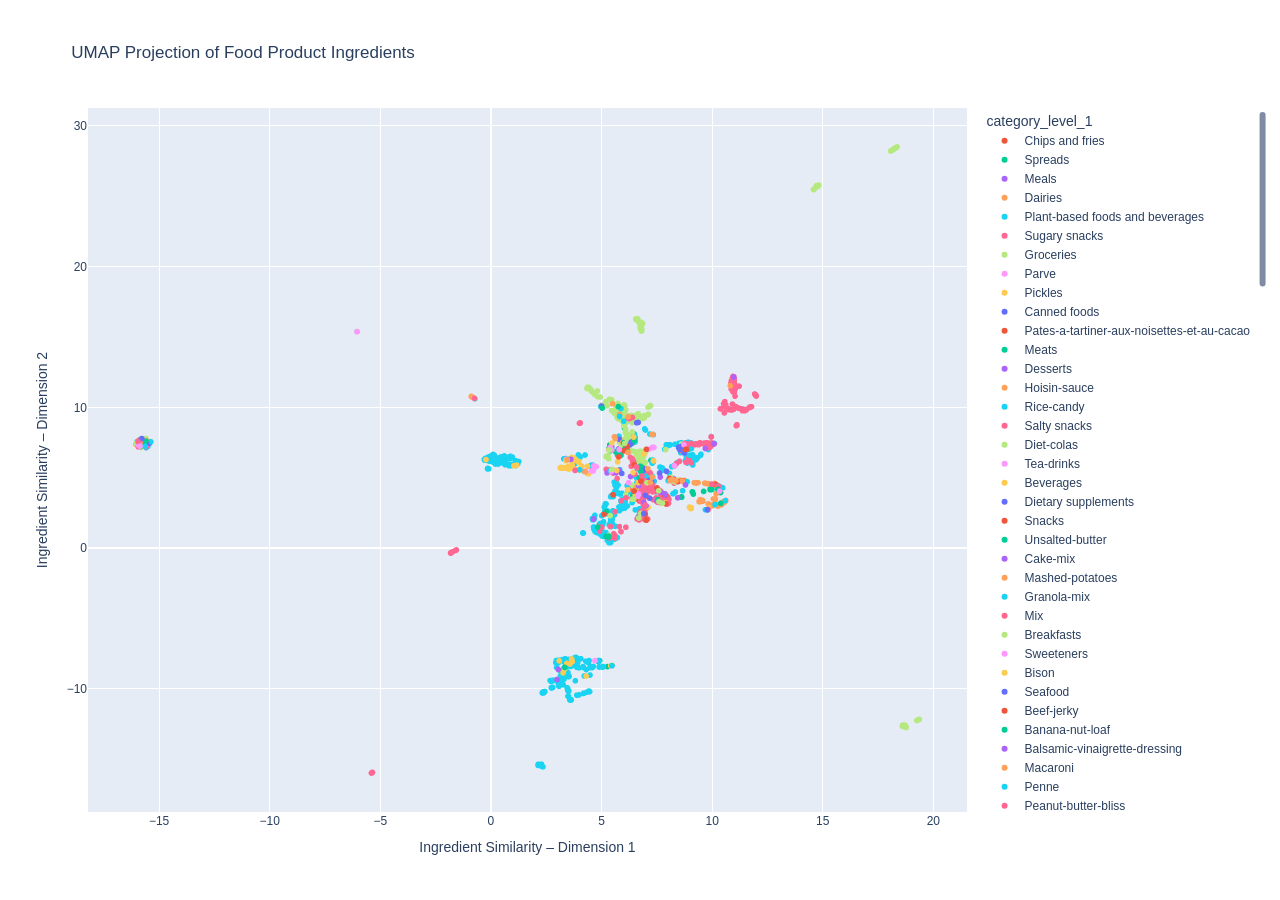
